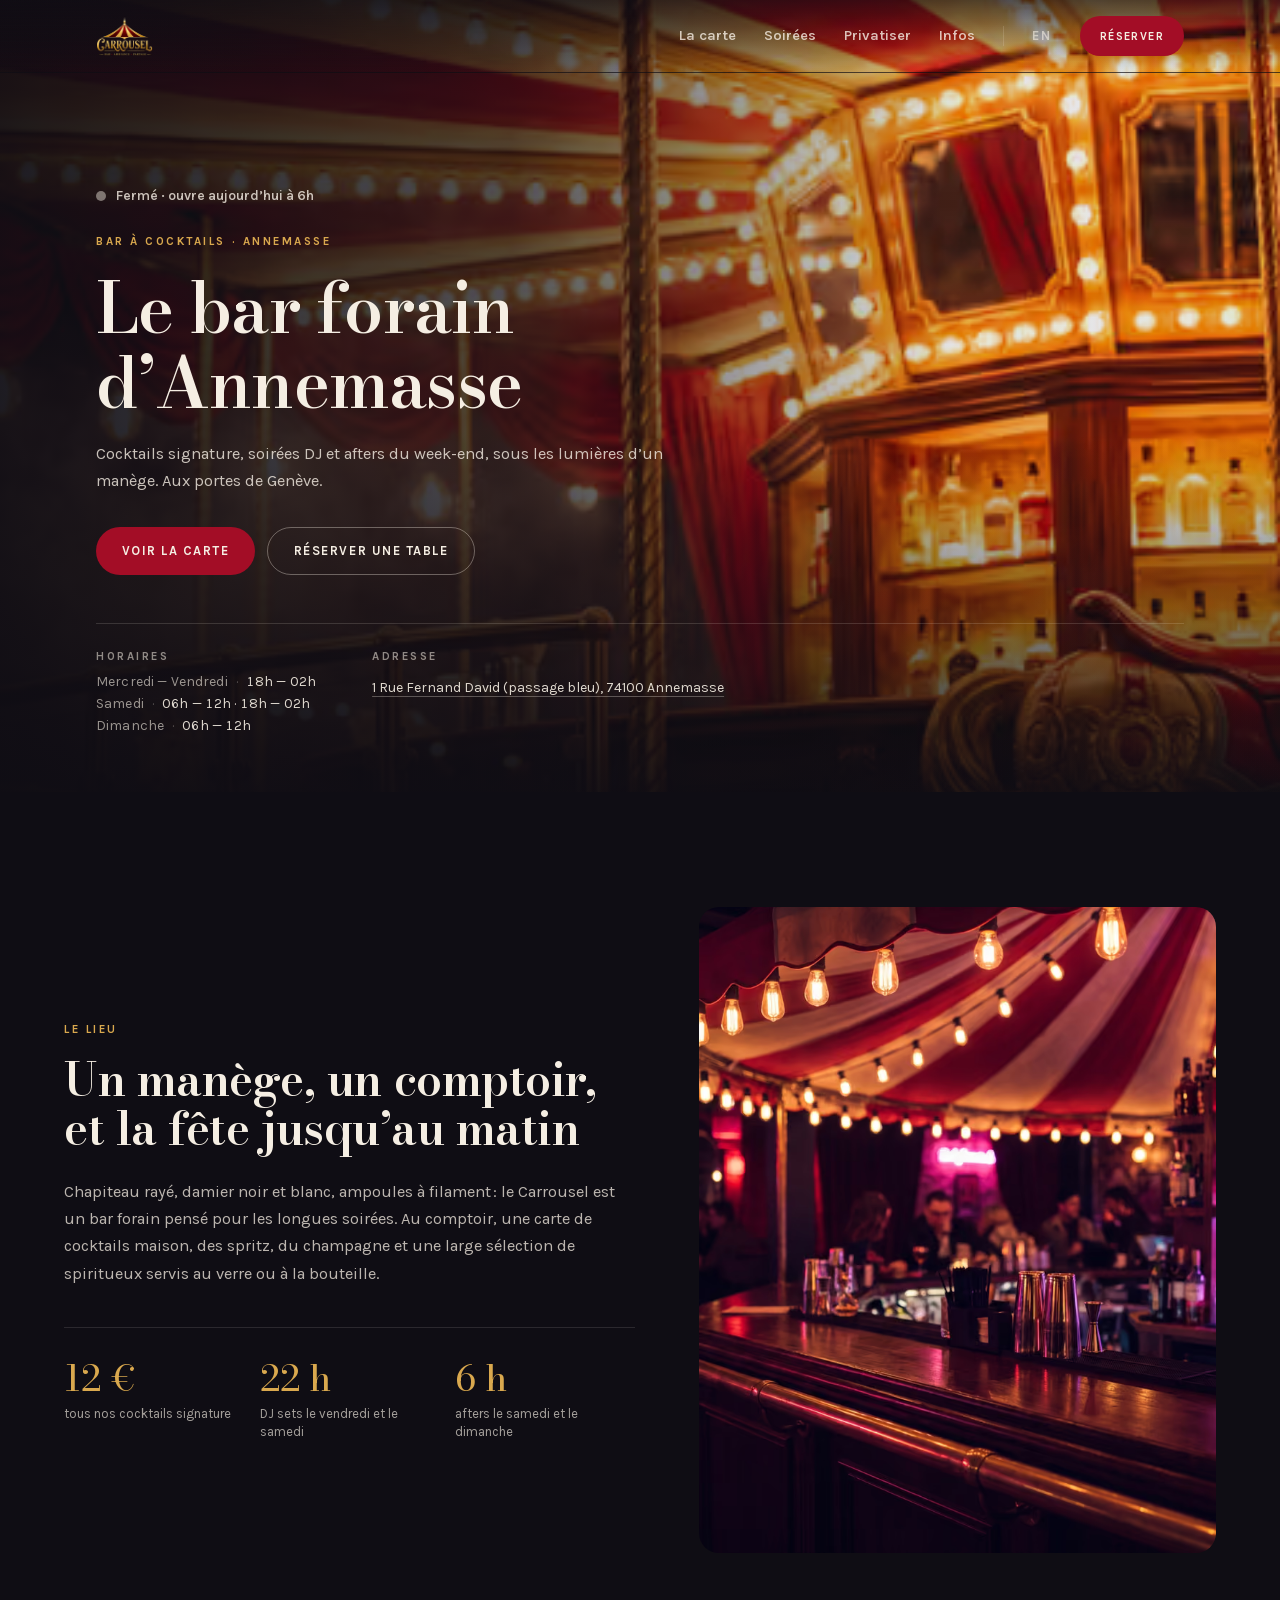
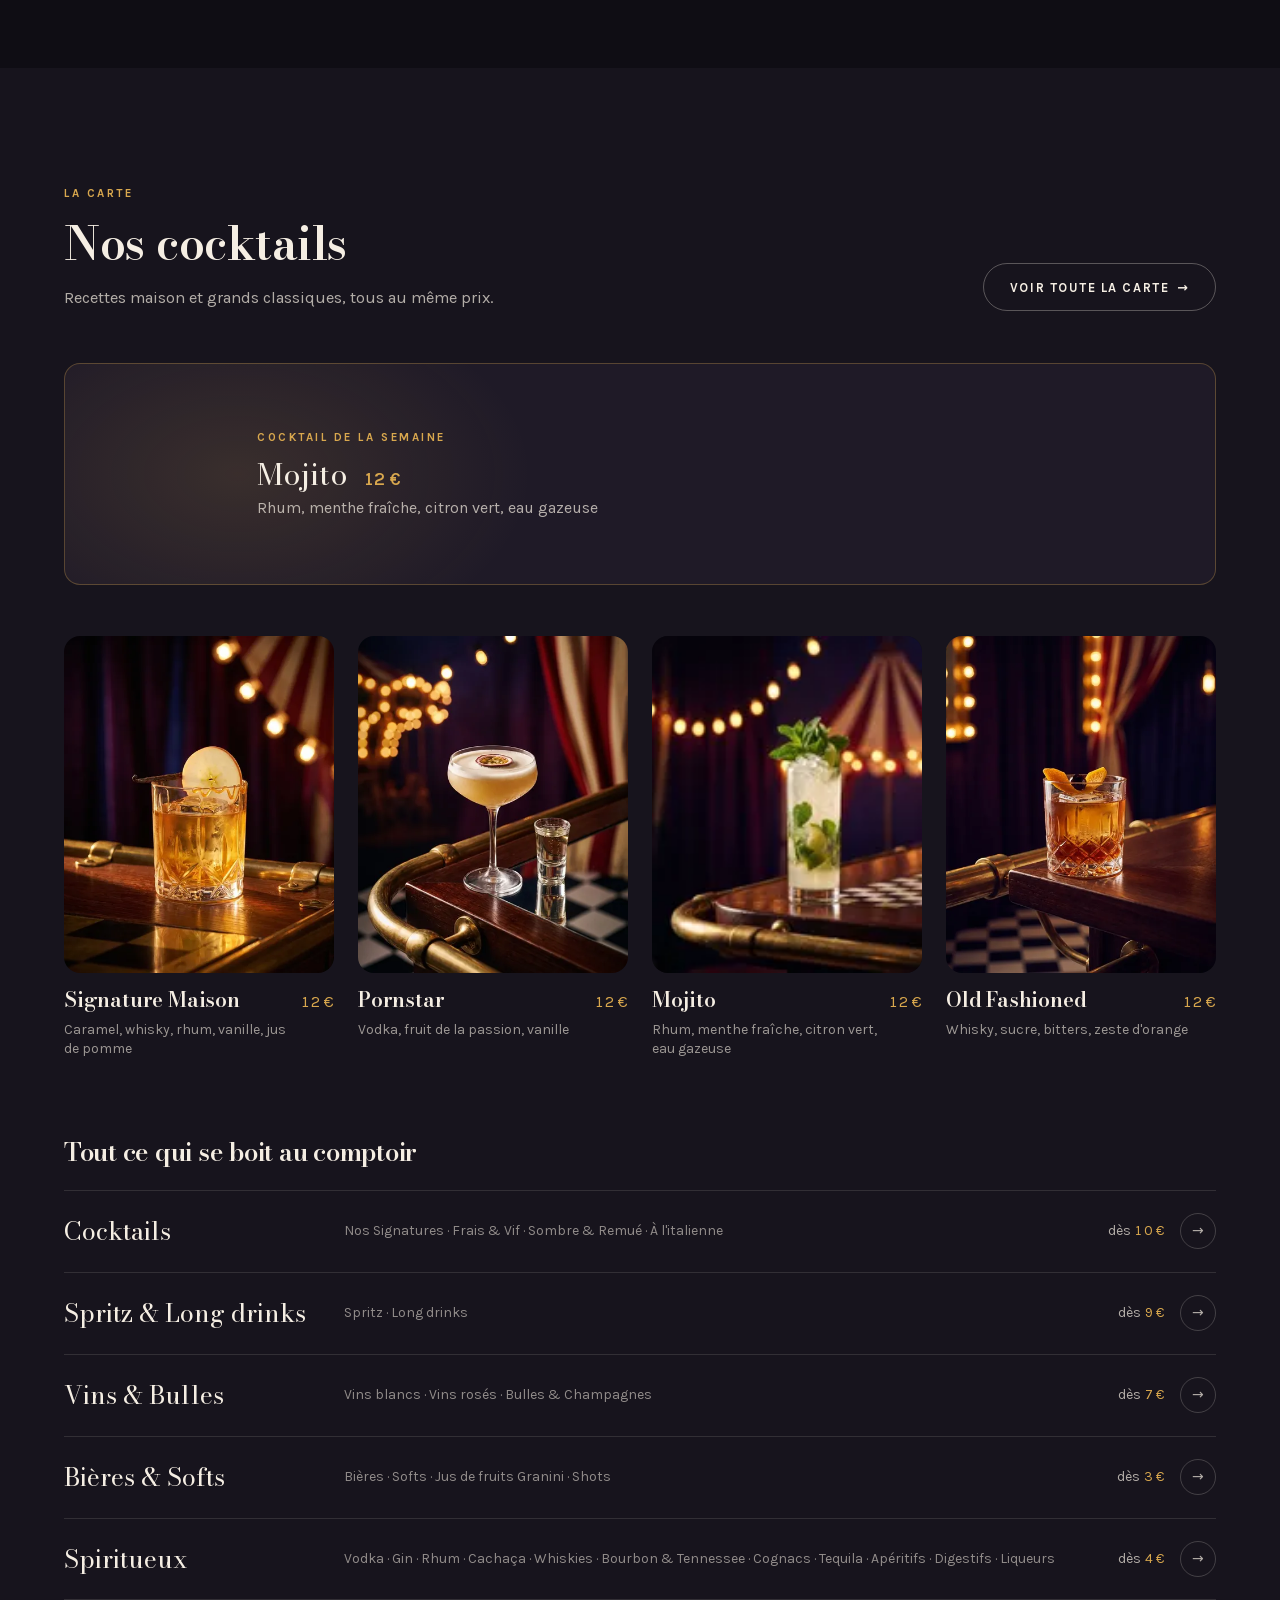
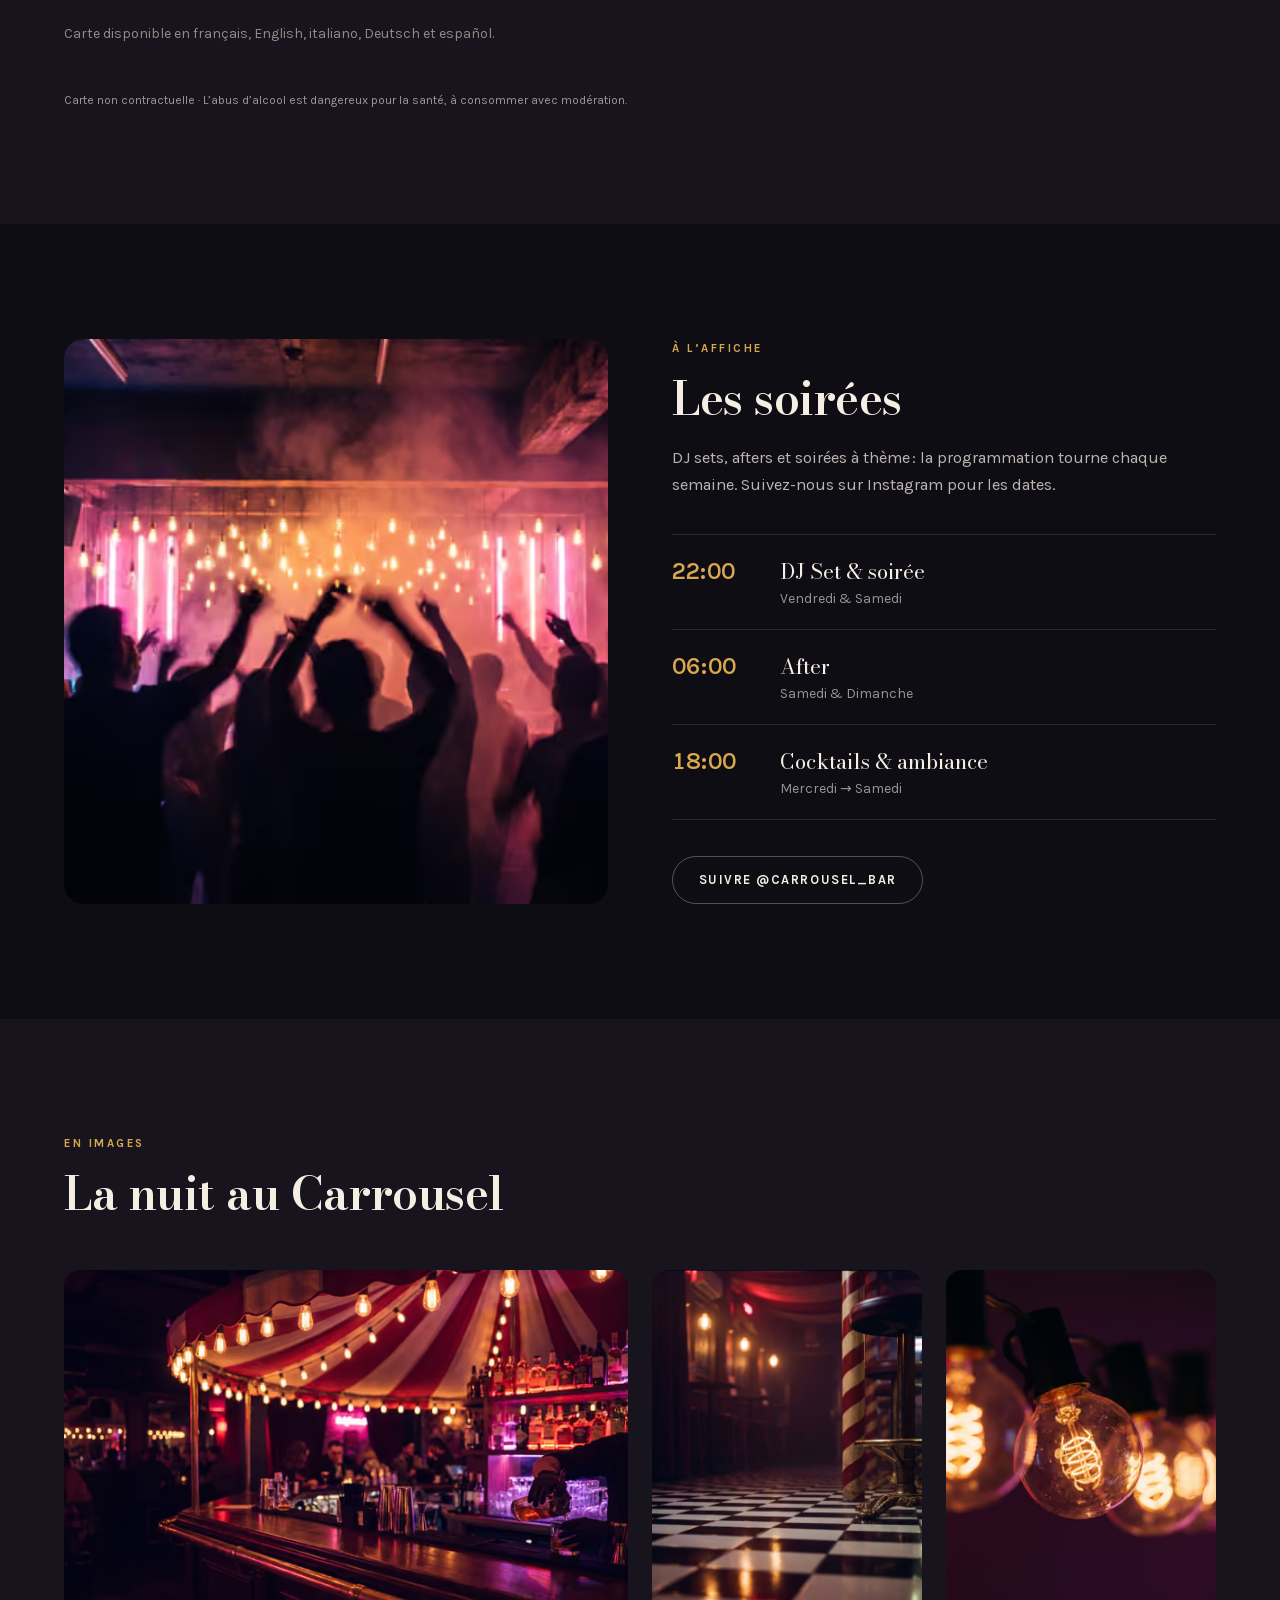
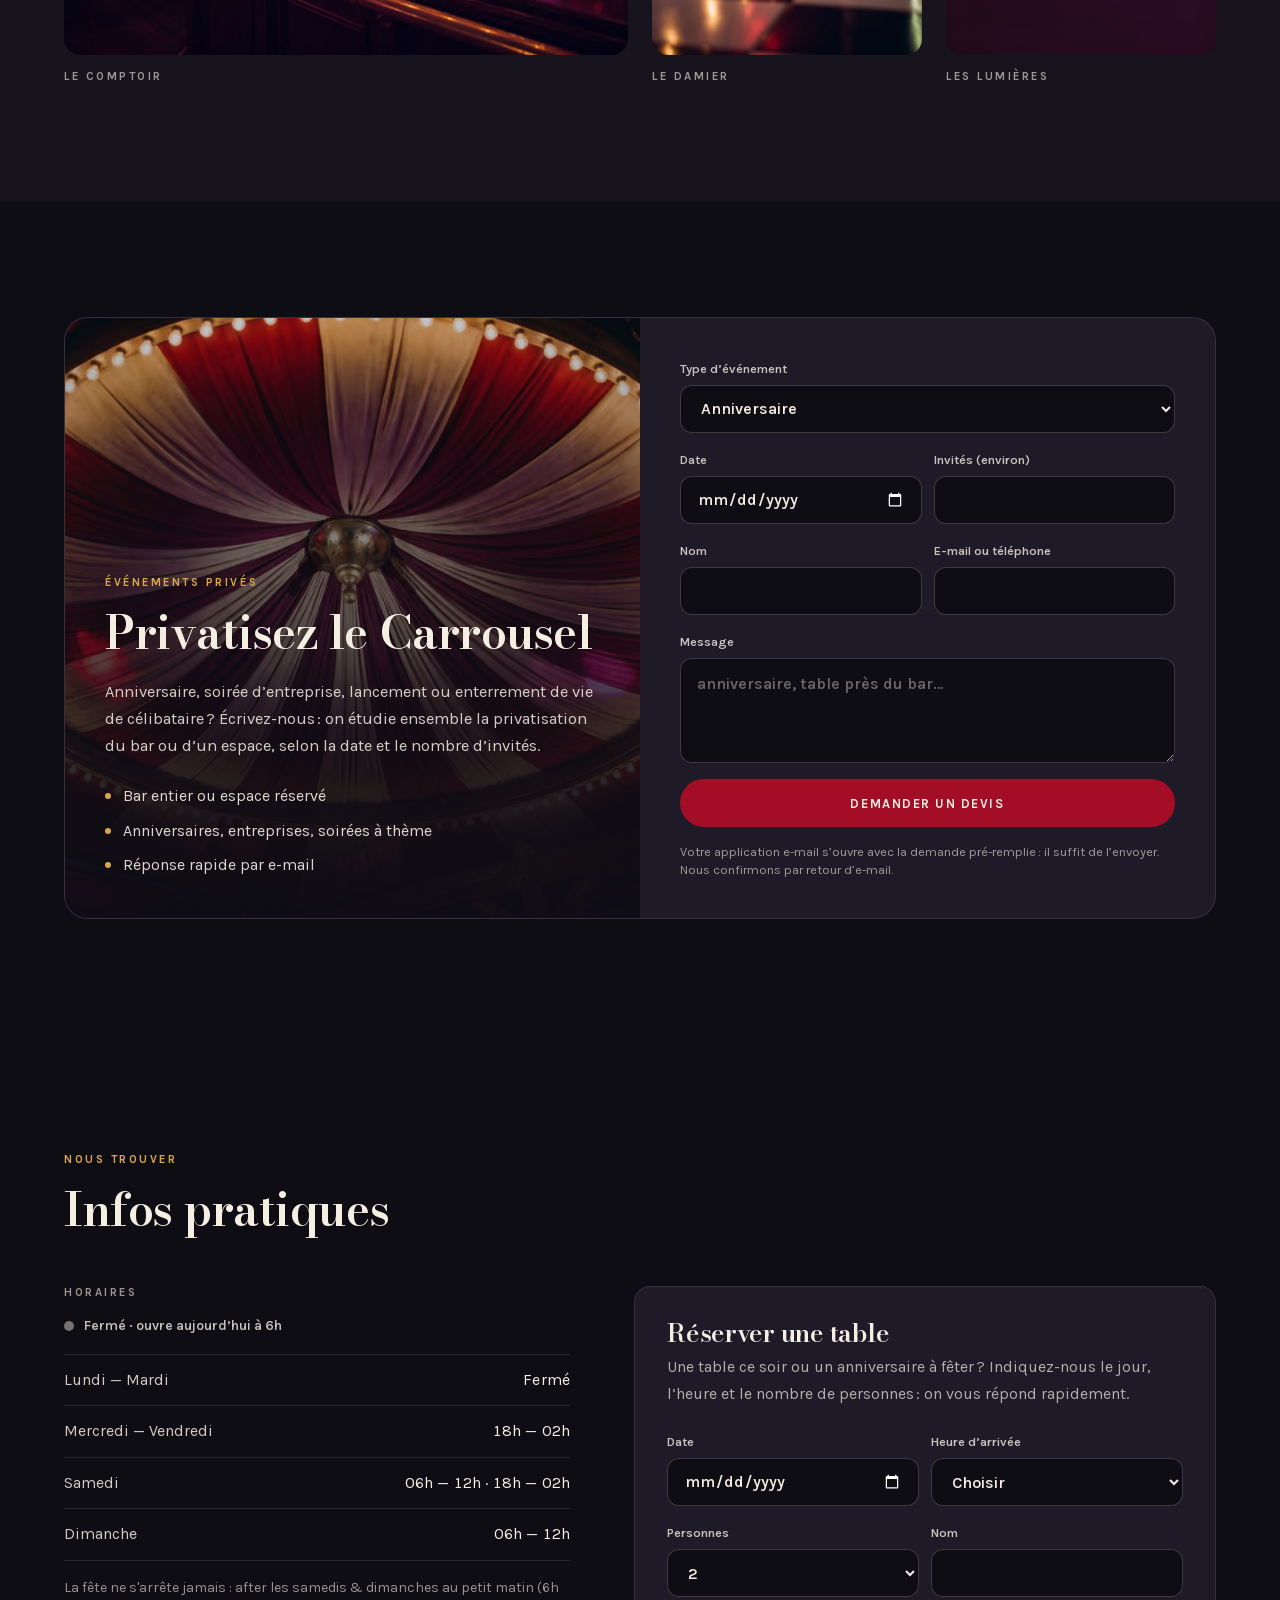
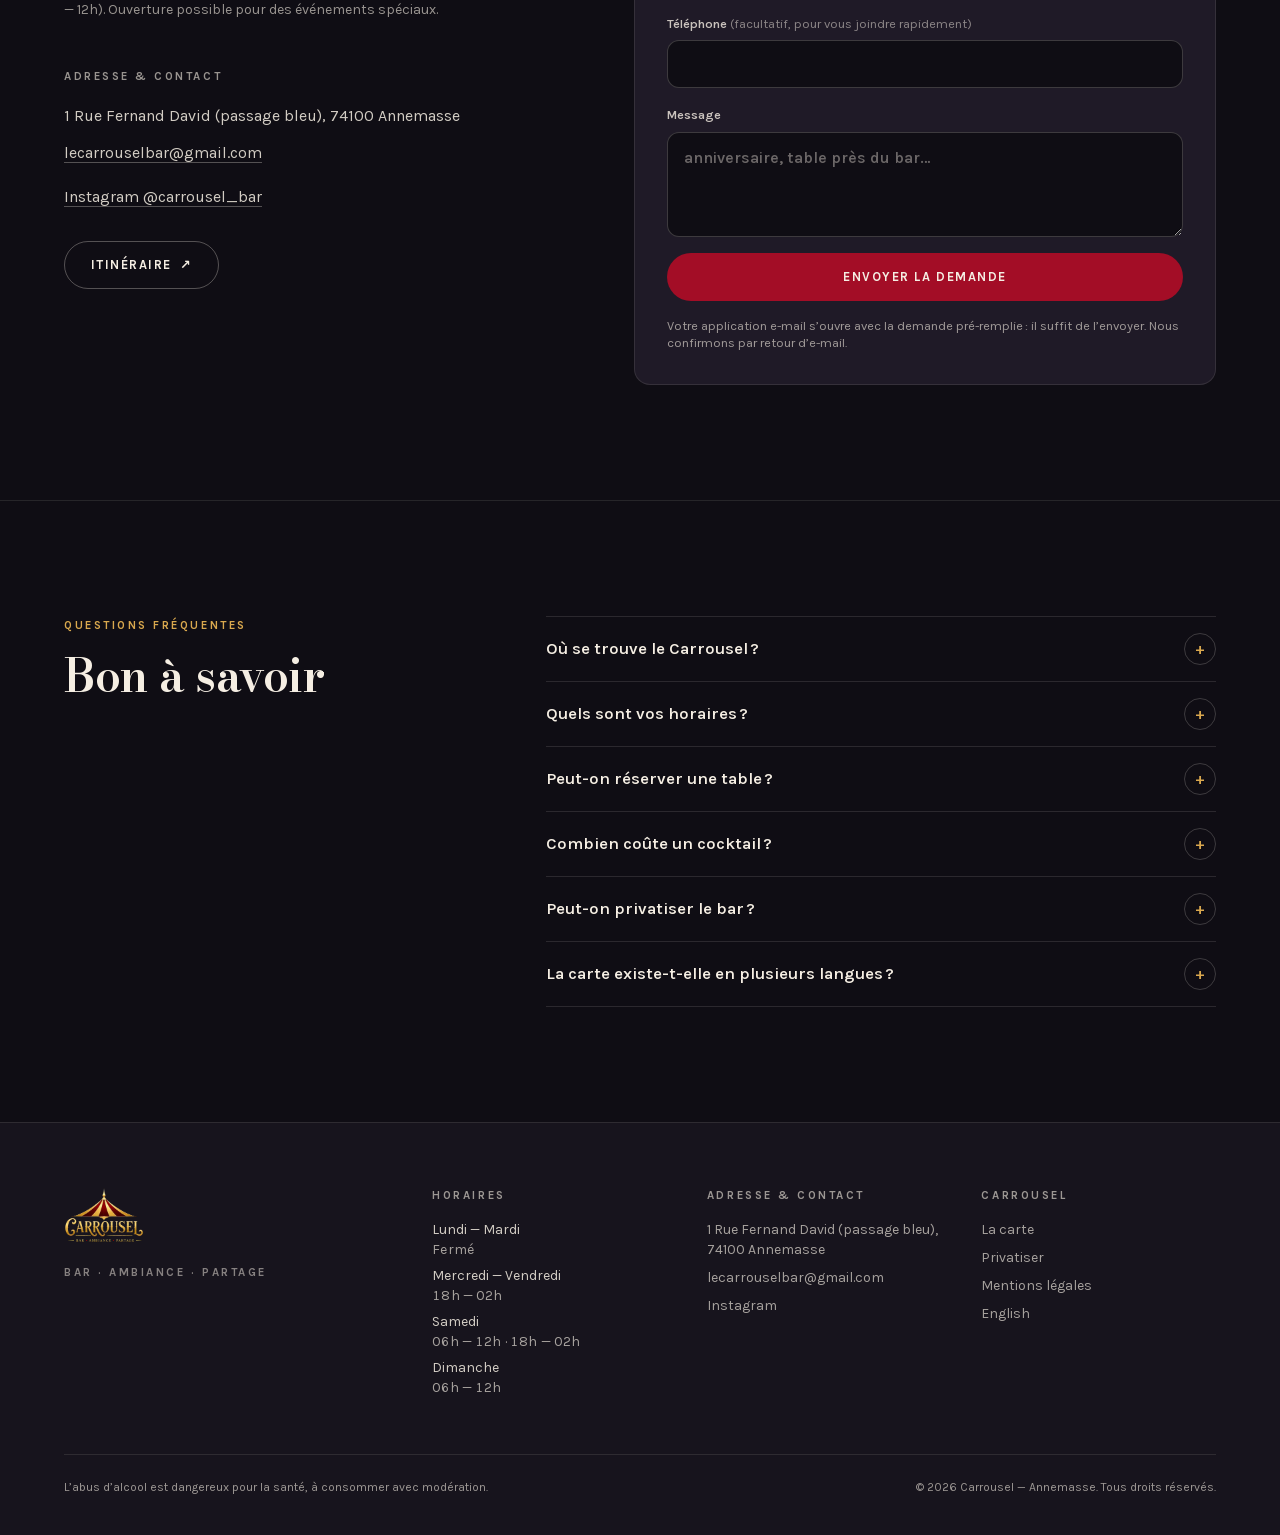
==== index.html @ ef1298bb "Builds déterministes, sitemap sans fausse date, config nettoyée" ====
<!DOCTYPE html><html lang="fr" class="bodoni_moda_bafb91ea-module__stlXZG__variable karla_78029e28-module__QQIApa__variable"><head><meta charSet="utf-8"/><meta name="viewport" content="width=device-width, initial-scale=1"/><link rel="preload" href="/_next/static/media/52b5d5098cb87ddd-s.p.3r2y_bth_sjsm.woff2" as="font" crossorigin="" type="font/woff2"/><link rel="preload" href="/_next/static/media/680aa1e827d679d2-s.p.42ymt1gosxo71.woff2" as="font" crossorigin="" type="font/woff2"/><link rel="preload" as="image" imageSrcSet="/brand/logo-240.webp 240w, /brand/logo-360.webp 360w, /brand/logo-480.webp 480w, /brand/logo-960.webp 960w" imageSizes="140px" fetchPriority="auto"/><link rel="preload" as="image" type="image/avif" fetchPriority="high" imageSrcSet="/ambiance/hero-portrait-480.avif 480w, /ambiance/hero-portrait-720.avif 720w, /ambiance/hero-portrait-1080.avif 1080w" imageSizes="100vw" media="(max-width: 768px)"/><link rel="preload" as="image" type="image/avif" fetchPriority="high" imageSrcSet="/ambiance/hero-640.avif 640w, /ambiance/hero-1024.avif 1024w, /ambiance/hero-1600.avif 1600w, /ambiance/hero-2200.avif 2200w" imageSizes="100vw" media="(min-width: 769px)"/><style data-precedence="next" data-href="/_next/static/chunks/2im70n9638pme.css">@layer properties{@supports (((-webkit-hyphens:none)) and (not (margin-trim:inline))) or ((-moz-orient:inline) and (not (color:rgb(from red r g b)))){*,:before,:after,::backdrop{--tw-translate-x:0;--tw-translate-y:0;--tw-translate-z:0;--tw-rotate-x:initial;--tw-rotate-y:initial;--tw-rotate-z:initial;--tw-skew-x:initial;--tw-skew-y:initial;--tw-space-y-reverse:0;--tw-divide-y-reverse:0;--tw-border-style:solid;--tw-gradient-position:initial;--tw-gradient-from:#0000;--tw-gradient-via:#0000;--tw-gradient-to:#0000;--tw-gradient-stops:initial;--tw-gradient-via-stops:initial;--tw-gradient-from-position:0%;--tw-gradient-via-position:50%;--tw-gradient-to-position:100%;--tw-leading:initial;--tw-font-weight:initial;--tw-tracking:initial;--tw-shadow:0 0 #0000;--tw-shadow-color:initial;--tw-shadow-alpha:100%;--tw-inset-shadow:0 0 #0000;--tw-inset-shadow-color:initial;--tw-inset-shadow-alpha:100%;--tw-ring-color:initial;--tw-ring-shadow:0 0 #0000;--tw-inset-ring-color:initial;--tw-inset-ring-shadow:0 0 #0000;--tw-ring-inset:initial;--tw-ring-offset-width:0px;--tw-ring-offset-color:#fff;--tw-ring-offset-shadow:0 0 #0000;--tw-blur:initial;--tw-brightness:initial;--tw-contrast:initial;--tw-grayscale:initial;--tw-hue-rotate:initial;--tw-invert:initial;--tw-opacity:initial;--tw-saturate:initial;--tw-sepia:initial;--tw-drop-shadow:initial;--tw-drop-shadow-color:initial;--tw-drop-shadow-alpha:100%;--tw-drop-shadow-size:initial;--tw-backdrop-blur:initial;--tw-backdrop-brightness:initial;--tw-backdrop-contrast:initial;--tw-backdrop-grayscale:initial;--tw-backdrop-hue-rotate:initial;--tw-backdrop-invert:initial;--tw-backdrop-opacity:initial;--tw-backdrop-saturate:initial;--tw-backdrop-sepia:initial;--tw-duration:initial;--tw-ease:initial}}}@layer theme{:root,:host{--font-sans:-apple-system, BlinkMacSystemFont, "Segoe UI", Roboto, "Helvetica Neue", "Noto Sans", Arial, sans-serif, "Apple Color Emoji", "Segoe UI Emoji", "Segoe UI Symbol", "Noto Color Emoji";--font-mono:ui-monospace, SFMono-Regular, Menlo, Monaco, Consolas, "Liberation Mono", "Courier New", monospace;--color-emerald-400:#00d294;--spacing:.25rem;--container-xl:36rem;--container-2xl:42rem;--container-3xl:48rem;--container-5xl:64rem;--container-6xl:72rem;--text-xs:.75rem;--text-xs--line-height:calc(1 / .75);--text-sm:.875rem;--text-sm--line-height:calc(1.25 / .875);--text-base:1rem;--text-base--line-height:calc(1.5 / 1);--text-lg:1.125rem;--text-lg--line-height:calc(1.75 / 1.125);--text-2xl:1.5rem;--text-2xl--line-height:calc(2 / 1.5);--font-weight-normal:400;--font-weight-semibold:600;--font-weight-bold:700;--leading-tight:1.25;--leading-snug:1.375;--leading-relaxed:1.625;--radius-lg:.5rem;--radius-xl:.75rem;--radius-2xl:1rem;--animate-ping:ping 1s cubic-bezier(0, 0, .2, 1) infinite;--blur-md:12px;--default-transition-duration:.15s;--default-transition-timing-function:cubic-bezier(.4, 0, .2, 1);--default-font-family:var(--font-sans);--default-mono-font-family:var(--font-mono);--color-nuit:#0f0d14;--color-nuit-2:#17141d;--color-velours:#1f1a27;--color-or:#d9a84e;--color-rouge:#c8102e;--color-rouge-2:#a30d26;--color-creme:#f5eee3;--font-display:var(--ff-display), "Bodoni 72", Didot, Georgia, serif;--font-body:var(--ff-body), system-ui, -apple-system, "Segoe UI", sans-serif;--text-display-xl:clamp(2.6rem, 5.4vw, 5rem);--text-display-l:clamp(2rem, 3.6vw, 3.1rem);--text-display-m:clamp(1.35rem, 2vw, 1.65rem);--text-body-l:clamp(1.03rem, 1.2vw, 1.14rem);--space-section:clamp(4.5rem, 9vw, 8rem);--space-head:clamp(2rem, 4vw, 3.25rem);--ease-ride:cubic-bezier(.22, 1, .36, 1)}@supports (color:lab(0% 0 0)){:root,:host{--color-emerald-400:lab(75.0771% -60.7313 19.4146)}}}@layer base{*,:after,:before,::backdrop{box-sizing:border-box;border:0 solid;margin:0;padding:0}::file-selector-button{box-sizing:border-box;border:0 solid;margin:0;padding:0}html,:host{-webkit-text-size-adjust:100%;tab-size:4;line-height:1.5;font-family:var(--default-font-family,-apple-system, BlinkMacSystemFont, "Segoe UI", Roboto, "Helvetica Neue", "Noto Sans", Arial, sans-serif, "Apple Color Emoji", "Segoe UI Emoji", "Segoe UI Symbol", "Noto Color Emoji");font-feature-settings:var(--default-font-feature-settings,normal);font-variation-settings:var(--default-font-variation-settings,normal);-webkit-tap-highlight-color:transparent}hr{height:0;color:inherit;border-top-width:1px}abbr:where([title]){-webkit-text-decoration:underline dotted;text-decoration:underline dotted}h1,h2,h3,h4,h5,h6{font-size:inherit;font-weight:inherit}a{color:inherit;-webkit-text-decoration:inherit;-webkit-text-decoration:inherit;-webkit-text-decoration:inherit;-webkit-text-decoration:inherit;text-decoration:inherit}b,strong{font-weight:bolder}code,kbd,samp,pre{font-family:var(--default-mono-font-family,ui-monospace, SFMono-Regular, Menlo, Monaco, Consolas, "Liberation Mono", "Courier New", monospace);font-feature-settings:var(--default-mono-font-feature-settings,normal);font-variation-settings:var(--default-mono-font-variation-settings,normal);font-size:1em}small{font-size:80%}sub,sup{vertical-align:baseline;font-size:75%;line-height:0;position:relative}sub{bottom:-.25em}sup{top:-.5em}table{text-indent:0;border-color:inherit;border-collapse:collapse}:-moz-focusring:where(:not(iframe)){outline:auto}progress{vertical-align:baseline}summary{display:list-item}ol,ul,menu{list-style:none}img,svg,video,canvas,audio,iframe,embed,object{vertical-align:middle;display:block}img,video{max-width:100%;height:auto}button,input,select,optgroup,textarea{font:inherit;font-feature-settings:inherit;font-variation-settings:inherit;letter-spacing:inherit;color:inherit;opacity:1;background-color:#0000;border-radius:0}::file-selector-button{font:inherit;font-feature-settings:inherit;font-variation-settings:inherit;letter-spacing:inherit;color:inherit;opacity:1;background-color:#0000;border-radius:0}:where(select:is([multiple],[size])) optgroup{font-weight:bolder}:where(select:is([multiple],[size])) optgroup option{padding-inline-start:20px}::file-selector-button{margin-inline-end:4px}::placeholder{opacity:1}@supports (not ((-webkit-appearance:-apple-pay-button))) or (contain-intrinsic-size:1px){::placeholder{color:currentColor}@supports (color:color-mix(in lab, red, red)){::placeholder{color:color-mix(in oklab, currentcolor 50%, transparent)}}}textarea{resize:vertical}::-webkit-search-decoration{-webkit-appearance:none}::-webkit-date-and-time-value{min-height:1lh;text-align:inherit}::-webkit-datetime-edit{display:inline-flex}::-webkit-datetime-edit-fields-wrapper{padding:0}::-webkit-datetime-edit{padding-block:0}::-webkit-datetime-edit-year-field{padding-block:0}::-webkit-datetime-edit-month-field{padding-block:0}::-webkit-datetime-edit-day-field{padding-block:0}::-webkit-datetime-edit-hour-field{padding-block:0}::-webkit-datetime-edit-minute-field{padding-block:0}::-webkit-datetime-edit-second-field{padding-block:0}::-webkit-datetime-edit-millisecond-field{padding-block:0}::-webkit-datetime-edit-meridiem-field{padding-block:0}::-webkit-calendar-picker-indicator{line-height:1}:-moz-ui-invalid{box-shadow:none}button,input:where([type=button],[type=reset],[type=submit]){appearance:button}::file-selector-button{appearance:button}::-webkit-inner-spin-button{height:auto}::-webkit-outer-spin-button{height:auto}[hidden]:where(:not([hidden=until-found])){display:none!important}html{-webkit-text-size-adjust:100%;scroll-behavior:smooth;scroll-padding-top:5rem;overflow-x:clip}body{background-color:var(--color-nuit);color:var(--color-creme);font-family:var(--font-body);-webkit-font-smoothing:antialiased;text-rendering:optimizelegibility;font-size:1rem;line-height:1.65;overflow-x:clip}h1,h2,h3,h4{font-family:var(--font-display);letter-spacing:-.01em;font-weight:600;line-height:1.08}p{text-wrap:pretty}h1,h2{text-wrap:balance}::selection{background-color:var(--color-or);color:var(--color-nuit)}:focus-visible{outline:2px solid var(--color-or);outline-offset:3px;border-radius:4px}img,video{max-width:100%;display:block}picture{display:contents}}@layer components;@layer utilities{.pointer-events-none{pointer-events:none}.visible{visibility:visible}.sr-only{clip-path:inset(50%);white-space:nowrap;border-width:0;width:1px;height:1px;margin:-1px;padding:0;position:absolute;overflow:hidden}.absolute{position:absolute}.fixed{position:fixed}.relative{position:relative}.static{position:static}.sticky{position:sticky}.inset-0{inset:0}.inset-x-0{inset-inline:0}.-top-40{top:calc(var(--spacing) * -40)}.top-0{top:0}.top-16{top:calc(var(--spacing) * 16)}.right-5{right:calc(var(--spacing) * 5)}.bottom-0{bottom:0}.bottom-5{bottom:calc(var(--spacing) * 5)}.left-1{left:var(--spacing)}.left-1\/2{left:50%}.isolate{isolation:isolate}.-z-10{z-index:calc(10 * -1)}.-z-20{z-index:calc(20 * -1)}.z-40{z-index:40}.z-50{z-index:50}.col-span-1{grid-column:span 1/span 1}.col-span-2{grid-column:span 2/span 2}.row-start-2{grid-row-start:2}.mx-auto{margin-inline:auto}.mt-\(--space-head\){margin-top:var(--space-head)}.mt-0{margin-top:0}.mt-0\.5{margin-top:calc(var(--spacing) * .5)}.mt-1{margin-top:var(--spacing)}.mt-1\.5{margin-top:calc(var(--spacing) * 1.5)}.mt-2{margin-top:calc(var(--spacing) * 2)}.mt-3{margin-top:calc(var(--spacing) * 3)}.mt-4{margin-top:calc(var(--spacing) * 4)}.mt-5{margin-top:calc(var(--spacing) * 5)}.mt-6{margin-top:calc(var(--spacing) * 6)}.mt-8{margin-top:calc(var(--spacing) * 8)}.mt-9{margin-top:calc(var(--spacing) * 9)}.mt-10{margin-top:calc(var(--spacing) * 10)}.mt-12{margin-top:calc(var(--spacing) * 12)}.mt-14{margin-top:calc(var(--spacing) * 14)}.mt-20{margin-top:calc(var(--spacing) * 20)}.-mr-2{margin-right:calc(var(--spacing) * -2)}.mb-1{margin-bottom:var(--spacing)}.mb-4{margin-bottom:calc(var(--spacing) * 4)}.mb-5{margin-bottom:calc(var(--spacing) * 5)}.mb-6{margin-bottom:calc(var(--spacing) * 6)}.mb-7{margin-bottom:calc(var(--spacing) * 7)}.ml-auto{margin-left:auto}.btn{min-height:3rem;font-family:var(--font-body);letter-spacing:.12em;text-transform:uppercase;transition:background-color .2s, color .2s, border-color .2s, transform .2s var(--ease-ride);border-radius:999px;justify-content:center;align-items:center;gap:.5rem;padding-inline:1.6rem;font-size:.8rem;font-weight:700;display:inline-flex}.block{display:block}.flex{display:flex}.grid{display:grid}.hidden{display:none}.inline{display:inline}.inline-block{display:inline-block}.inline-flex{display:inline-flex}.table{display:table}.aspect-\[4\/5\]{aspect-ratio:4/5}.size-1{width:var(--spacing);height:var(--spacing)}.size-1\.5{width:calc(var(--spacing) * 1.5);height:calc(var(--spacing) * 1.5)}.size-2{width:calc(var(--spacing) * 2);height:calc(var(--spacing) * 2)}.size-2\.5{width:calc(var(--spacing) * 2.5);height:calc(var(--spacing) * 2.5)}.size-5{width:calc(var(--spacing) * 5);height:calc(var(--spacing) * 5)}.size-8{width:calc(var(--spacing) * 8);height:calc(var(--spacing) * 8)}.size-9{width:calc(var(--spacing) * 9);height:calc(var(--spacing) * 9)}.size-11{width:calc(var(--spacing) * 11);height:calc(var(--spacing) * 11)}.size-12{width:calc(var(--spacing) * 12);height:calc(var(--spacing) * 12)}.size-\[5\.25rem\]{width:5.25rem;height:5.25rem}.h-0{height:0}.h-0\.5{height:calc(var(--spacing) * .5)}.h-5{height:calc(var(--spacing) * 5)}.h-9{height:calc(var(--spacing) * 9)}.h-10{height:calc(var(--spacing) * 10)}.h-11{height:calc(var(--spacing) * 11)}.h-12{height:calc(var(--spacing) * 12)}.h-14{height:calc(var(--spacing) * 14)}.h-16{height:calc(var(--spacing) * 16)}.h-80{height:calc(var(--spacing) * 80)}.h-auto{height:auto}.h-full{height:100%}.min-h-6{min-height:calc(var(--spacing) * 6)}.min-h-10{min-height:calc(var(--spacing) * 10)}.min-h-11{min-height:calc(var(--spacing) * 11)}.min-h-16{min-height:calc(var(--spacing) * 16)}.min-h-20{min-height:calc(var(--spacing) * 20)}.min-h-\[26rem\]{min-height:26rem}.min-h-\[70vh\]{min-height:70vh}.min-h-\[92svh\]{min-height:92svh}.w-1{width:var(--spacing)}.w-6{width:calc(var(--spacing) * 6)}.w-12{width:calc(var(--spacing) * 12)}.w-28{width:calc(var(--spacing) * 28)}.w-\[46rem\]{width:46rem}.w-auto{width:auto}.w-full{width:100%}.w-px{width:1px}.max-w-2xl{max-width:var(--container-2xl)}.max-w-3xl{max-width:var(--container-3xl)}.max-w-5xl{max-width:var(--container-5xl)}.max-w-6xl{max-width:var(--container-6xl)}.max-w-prose{max-width:65ch}.max-w-xl{max-width:var(--container-xl)}.min-w-0{min-width:0}.min-w-10{min-width:calc(var(--spacing) * 10)}.min-w-11{min-width:calc(var(--spacing) * 11)}.flex-1{flex:1}.shrink-0{flex-shrink:0}.-translate-x-1{--tw-translate-x:calc(var(--spacing) * -1);translate:var(--tw-translate-x) var(--tw-translate-y)}.-translate-x-1\/2{--tw-translate-x:calc(calc(1 / 2 * 100%) * -1);translate:var(--tw-translate-x) var(--tw-translate-y)}.-translate-y-\[7px\]{--tw-translate-y:calc(7px * -1);translate:var(--tw-translate-x) var(--tw-translate-y)}.translate-y-0{--tw-translate-y:0px;translate:var(--tw-translate-x) var(--tw-translate-y)}.translate-y-3{--tw-translate-y:calc(var(--spacing) * 3);translate:var(--tw-translate-x) var(--tw-translate-y)}.translate-y-\[7px\]{--tw-translate-y:7px;translate:var(--tw-translate-x) var(--tw-translate-y)}.-rotate-45{rotate:-45deg}.rotate-45{rotate:45deg}.transform{transform:var(--tw-rotate-x,) var(--tw-rotate-y,) var(--tw-rotate-z,) var(--tw-skew-x,) var(--tw-skew-y,)}.animate-ping{animation:var(--animate-ping)}.cursor-pointer{cursor:pointer}.resize{resize:both}.scroll-mt-24{scroll-margin-top:calc(var(--spacing) * 24)}.scroll-mt-32{scroll-margin-top:calc(var(--spacing) * 32)}.\[scrollbar-width\:none\]{scrollbar-width:none}.list-none{list-style-type:none}.grid-cols-2{grid-template-columns:repeat(2,minmax(0,1fr))}.grid-cols-3{grid-template-columns:repeat(3,minmax(0,1fr))}.grid-cols-\[1fr_auto\]{grid-template-columns:1fr auto}.grid-cols-\[5\.5rem_1fr\]{grid-template-columns:5.5rem 1fr}.flex-col{flex-direction:column}.flex-wrap{flex-wrap:wrap}.items-baseline{align-items:baseline}.items-center{align-items:center}.items-end{align-items:flex-end}.items-start{align-items:flex-start}.justify-between{justify-content:space-between}.justify-center{justify-content:center}.justify-end{justify-content:flex-end}.gap-0{gap:0}.gap-0\.5{gap:calc(var(--spacing) * .5)}.gap-1{gap:var(--spacing)}.gap-1\.5{gap:calc(var(--spacing) * 1.5)}.gap-2{gap:calc(var(--spacing) * 2)}.gap-2\.5{gap:calc(var(--spacing) * 2.5)}.gap-3{gap:calc(var(--spacing) * 3)}.gap-4{gap:calc(var(--spacing) * 4)}.gap-5{gap:calc(var(--spacing) * 5)}.gap-6{gap:calc(var(--spacing) * 6)}.gap-7{gap:calc(var(--spacing) * 7)}.gap-10{gap:calc(var(--spacing) * 10)}.gap-12{gap:calc(var(--spacing) * 12)}.gap-\[5px\]{gap:5px}:where(.space-y-0>:not(:last-child)){--tw-space-y-reverse:0;margin-block:0}:where(.space-y-0\.5>:not(:last-child)){--tw-space-y-reverse:0;margin-block-start:calc(calc(var(--spacing) * .5) * var(--tw-space-y-reverse));margin-block-end:calc(calc(var(--spacing) * .5) * calc(1 - var(--tw-space-y-reverse)))}:where(.space-y-1>:not(:last-child)){--tw-space-y-reverse:0;margin-block-start:calc(var(--spacing) * var(--tw-space-y-reverse));margin-block-end:calc(var(--spacing) * calc(1 - var(--tw-space-y-reverse)))}:where(.space-y-1\.5>:not(:last-child)){--tw-space-y-reverse:0;margin-block-start:calc(calc(var(--spacing) * 1.5) * var(--tw-space-y-reverse));margin-block-end:calc(calc(var(--spacing) * 1.5) * calc(1 - var(--tw-space-y-reverse)))}:where(.space-y-2>:not(:last-child)){--tw-space-y-reverse:0;margin-block-start:calc(calc(var(--spacing) * 2) * var(--tw-space-y-reverse));margin-block-end:calc(calc(var(--spacing) * 2) * calc(1 - var(--tw-space-y-reverse)))}.gap-x-3{column-gap:calc(var(--spacing) * 3)}.gap-x-4{column-gap:calc(var(--spacing) * 4)}.gap-x-5{column-gap:calc(var(--spacing) * 5)}.gap-x-6{column-gap:calc(var(--spacing) * 6)}.gap-x-14{column-gap:calc(var(--spacing) * 14)}.gap-y-1{row-gap:var(--spacing)}.gap-y-4{row-gap:calc(var(--spacing) * 4)}.gap-y-8{row-gap:calc(var(--spacing) * 8)}.gap-y-12{row-gap:calc(var(--spacing) * 12)}:where(.divide-y>:not(:last-child)){--tw-divide-y-reverse:0;border-bottom-style:var(--tw-border-style);border-top-style:var(--tw-border-style);border-top-width:calc(1px * var(--tw-divide-y-reverse));border-bottom-width:calc(1px * calc(1 - var(--tw-divide-y-reverse)))}:where(.divide-creme>:not(:last-child)){border-color:var(--color-creme)}:where(.divide-creme\/8>:not(:last-child)){border-color:#f5eee314}@supports (color:color-mix(in lab, red, red)){:where(.divide-creme\/8>:not(:last-child)){border-color:color-mix(in oklab, var(--color-creme) 8%, transparent)}}:where(.divide-creme\/10>:not(:last-child)){border-color:#f5eee31a}@supports (color:color-mix(in lab, red, red)){:where(.divide-creme\/10>:not(:last-child)){border-color:color-mix(in oklab, var(--color-creme) 10%, transparent)}}.self-center{align-self:center}.self-start{align-self:flex-start}.overflow-hidden{overflow:hidden}.overflow-x-auto{overflow-x:auto}.overflow-y-auto{overflow-y:auto}.rounded{border-radius:.25rem}.rounded-2xl{border-radius:var(--radius-2xl)}.rounded-\[1\.5rem\]{border-radius:1.5rem}.rounded-\[1\.25rem\]{border-radius:1.25rem}.rounded-full{border-radius:3.40282e38px}.rounded-lg{border-radius:var(--radius-lg)}.rounded-xl{border-radius:var(--radius-xl)}.border{border-style:var(--tw-border-style);border-width:1px}.border-y{border-block-style:var(--tw-border-style);border-block-width:1px}.border-t{border-top-style:var(--tw-border-style);border-top-width:1px}.border-b{border-bottom-style:var(--tw-border-style);border-bottom-width:1px}.border-creme{border-color:var(--color-creme)}.border-creme\/10{border-color:#f5eee31a}@supports (color:color-mix(in lab, red, red)){.border-creme\/10{border-color:color-mix(in oklab, var(--color-creme) 10%, transparent)}}.border-creme\/12{border-color:#f5eee31f}@supports (color:color-mix(in lab, red, red)){.border-creme\/12{border-color:color-mix(in oklab, var(--color-creme) 12%, transparent)}}.border-creme\/15{border-color:#f5eee326}@supports (color:color-mix(in lab, red, red)){.border-creme\/15{border-color:color-mix(in oklab, var(--color-creme) 15%, transparent)}}.border-creme\/20{border-color:#f5eee333}@supports (color:color-mix(in lab, red, red)){.border-creme\/20{border-color:color-mix(in oklab, var(--color-creme) 20%, transparent)}}.border-creme\/30{border-color:#f5eee34d}@supports (color:color-mix(in lab, red, red)){.border-creme\/30{border-color:color-mix(in oklab, var(--color-creme) 30%, transparent)}}.border-creme\/35{border-color:#f5eee359}@supports (color:color-mix(in lab, red, red)){.border-creme\/35{border-color:color-mix(in oklab, var(--color-creme) 35%, transparent)}}.border-or{border-color:var(--color-or)}.border-or\/30{border-color:#d9a84e4d}@supports (color:color-mix(in lab, red, red)){.border-or\/30{border-color:color-mix(in oklab, var(--color-or) 30%, transparent)}}.border-or\/40{border-color:#d9a84e66}@supports (color:color-mix(in lab, red, red)){.border-or\/40{border-color:color-mix(in oklab, var(--color-or) 40%, transparent)}}.border-or\/60{border-color:#d9a84e99}@supports (color:color-mix(in lab, red, red)){.border-or\/60{border-color:color-mix(in oklab, var(--color-or) 60%, transparent)}}.border-transparent{border-color:#0000}.bg-creme{background-color:var(--color-creme)}.bg-creme\/15{background-color:#f5eee326}@supports (color:color-mix(in lab, red, red)){.bg-creme\/15{background-color:color-mix(in oklab, var(--color-creme) 15%, transparent)}}.bg-creme\/45{background-color:#f5eee373}@supports (color:color-mix(in lab, red, red)){.bg-creme\/45{background-color:color-mix(in oklab, var(--color-creme) 45%, transparent)}}.bg-emerald-400{background-color:var(--color-emerald-400)}.bg-emerald-400\/60{background-color:#00d29499}@supports (color:color-mix(in lab, red, red)){.bg-emerald-400\/60{background-color:color-mix(in oklab, var(--color-emerald-400) 60%, transparent)}}.bg-nuit{background-color:var(--color-nuit)}.bg-nuit-2{background-color:var(--color-nuit-2)}.bg-nuit-2\/95{background-color:#17141df2}@supports (color:color-mix(in lab, red, red)){.bg-nuit-2\/95{background-color:color-mix(in oklab, var(--color-nuit-2) 95%, transparent)}}.bg-nuit\/90{background-color:#0f0d14e6}@supports (color:color-mix(in lab, red, red)){.bg-nuit\/90{background-color:color-mix(in oklab, var(--color-nuit) 90%, transparent)}}.bg-nuit\/95{background-color:#0f0d14f2}@supports (color:color-mix(in lab, red, red)){.bg-nuit\/95{background-color:color-mix(in oklab, var(--color-nuit) 95%, transparent)}}.bg-or{background-color:var(--color-or)}.bg-or\/10{background-color:#d9a84e1a}@supports (color:color-mix(in lab, red, red)){.bg-or\/10{background-color:color-mix(in oklab, var(--color-or) 10%, transparent)}}.bg-rouge{background-color:var(--color-rouge)}.bg-rouge-2{background-color:var(--color-rouge-2)}.bg-rouge\/15{background-color:#c8102e26}@supports (color:color-mix(in lab, red, red)){.bg-rouge\/15{background-color:color-mix(in oklab, var(--color-rouge) 15%, transparent)}}.bg-velours{background-color:var(--color-velours)}.bg-gradient-to-b{--tw-gradient-position:to bottom in oklab;background-image:linear-gradient(var(--tw-gradient-stops))}.bg-\[linear-gradient\(to_top\,rgba\(15\,13\,20\,0\.96\)_15\%\,rgba\(15\,13\,20\,0\.55\)_60\%\,rgba\(15\,13\,20\,0\.25\)\)\]{background-image:linear-gradient(#0f0d1440,#0f0d148c 40%,#0f0d14f5 85%)}.bg-\[linear-gradient\(to_top\,rgba\(15\,13\,20\,0\.98\)_0\%\,rgba\(15\,13\,20\,0\.9\)_45\%\,rgba\(15\,13\,20\,0\.62\)_75\%\,rgba\(15\,13\,20\,0\.55\)_100\%\)\]{background-image:linear-gradient(#0f0d148c 0%,#0f0d149e 25%,#0f0d14e6 55%,#0f0d14fa 100%)}.bg-\[radial-gradient\(420px_260px_at_15\%_50\%\,rgba\(217\,168\,78\,0\.14\)\,transparent_70\%\)\]{background-image:radial-gradient(420px 260px at 15%,#d9a84e24,#0000 70%)}.bg-\[radial-gradient\(ellipse\,rgba\(217\,168\,78\,0\.16\)\,transparent_70\%\)\]{background-image:radial-gradient(#d9a84e29,#0000 70%)}.from-nuit{--tw-gradient-from:var(--color-nuit);--tw-gradient-stops:var(--tw-gradient-via-stops,var(--tw-gradient-position), var(--tw-gradient-from) var(--tw-gradient-from-position), var(--tw-gradient-to) var(--tw-gradient-to-position))}.from-nuit\/70{--tw-gradient-from:#0f0d14b3}@supports (color:color-mix(in lab, red, red)){.from-nuit\/70{--tw-gradient-from:color-mix(in oklab, var(--color-nuit) 70%, transparent)}}.from-nuit\/70{--tw-gradient-stops:var(--tw-gradient-via-stops,var(--tw-gradient-position), var(--tw-gradient-from) var(--tw-gradient-from-position), var(--tw-gradient-to) var(--tw-gradient-to-position))}.to-transparent{--tw-gradient-to:transparent;--tw-gradient-stops:var(--tw-gradient-via-stops,var(--tw-gradient-position), var(--tw-gradient-from) var(--tw-gradient-from-position), var(--tw-gradient-to) var(--tw-gradient-to-position))}.\[mask-image\:linear-gradient\(to_right\,\#000_88\%\,transparent\)\]{-webkit-mask-image:linear-gradient(90deg,#000 88%,#0000);mask-image:linear-gradient(90deg,#000 88%,#0000)}.object-cover{object-fit:cover}.object-\[65\%_center\]{object-position:65% center}.object-\[cent\"\]\)\<\/script\>\<script\>self\.__next_f\.push\(\[1\,\"er_60\%\]{object-position:cent"])</script><script>self.  next f.push([1,"er 60%}.object-\[center_60\%\]{object-position:center 60%}.p-1{padding:var(--spacing)}.p-4{padding:calc(var(--spacing) * 4)}.p-6{padding:calc(var(--spacing) * 6)}.p-7{padding:calc(var(--spacing) * 7)}.px-2{padding-inline:calc(var(--spacing) * 2)}.px-3{padding-inline:calc(var(--spacing) * 3)}.px-4{padding-inline:calc(var(--spacing) * 4)}.px-5{padding-inline:calc(var(--spacing) * 5)}.py-0{padding-block:0}.py-0\.5{padding-block:calc(var(--spacing) * .5)}.py-2{padding-block:calc(var(--spacing) * 2)}.py-3{padding-block:calc(var(--spacing) * 3)}.py-3\.5{padding-block:calc(var(--spacing) * 3.5)}.py-4{padding-block:calc(var(--spacing) * 4)}.py-5{padding-block:calc(var(--spacing) * 5)}.py-6{padding-block:calc(var(--spacing) * 6)}.py-12{padding-block:calc(var(--spacing) * 12)}.py-20{padding-block:calc(var(--spacing) * 20)}.section-y{padding-block:var(--space-section)}.pt-2{padding-top:calc(var(--spacing) * 2)}.pt-4{padding-top:calc(var(--spacing) * 4)}.pt-5{padding-top:calc(var(--spacing) * 5)}.pt-6{padding-top:calc(var(--spacing) * 6)}.pt-8{padding-top:calc(var(--spacing) * 8)}.pt-10{padding-top:calc(var(--spacing) * 10)}.pt-12{padding-top:calc(var(--spacing) * 12)}.pt-16{padding-top:calc(var(--spacing) * 16)}.pt-28{padding-top:calc(var(--spacing) * 28)}.pr-2{padding-right:calc(var(--spacing) * 2)}.pr-12{padding-right:calc(var(--spacing) * 12)}.pb-0{padding-bottom:0}.pb-0\.5{padding-bottom:calc(var(--spacing) * .5)}.pb-3{padding-bottom:calc(var(--spacing) * 3)}.pb-6{padding-bottom:calc(var(--spacing) * 6)}.pb-9{padding-bottom:calc(var(--spacing) * 9)}.pb-10{padding-bottom:calc(var(--spacing) * 10)}.pb-20{padding-bottom:calc(var(--spacing) * 20)}.pb-24{padding-bottom:calc(var(--spacing) * 24)}.text-center{text-align:center}.text-right{text-align:right}.kicker{font-family:var(--font-body);letter-spacing:.22em;text-transform:uppercase;font-size:.72rem;font-weight:700}.ticket-num{font-family:var(--font-body);font-variant-numeric:tabular-nums lining-nums;letter-spacing:.01em}.font-display{font-family:var(--font-display)}.text-2xl{font-size:var(--text-2xl);line-height:var(--tw-leading,var(--text-2xl--line-height))}.text-lg{font-size:var(--text-lg);line-height:var(--tw-leading,var(--text-lg--line-height))}.text-sm{font-size:var(--text-sm);line-height:var(--tw-leading,var(--text-sm--line-height))}.text-xs{font-size:var(--text-xs);line-height:var(--tw-leading,var(--text-xs--line-height))}.text-\[0\.8rem\]{font-size:.8rem}.text-\[0\.9rem\]{font-size:.9rem}.text-\[0\.65rem\]{font-size:.65rem}.text-\[0\.68rem\]{font-size:.68rem}.text-\[0\.72rem\]{font-size:.72rem}.text-\[0\.82rem\]{font-size:.82rem}.text-\[0\.88rem\]{font-size:.88rem}.text-\[0\.92rem\]{font-size:.92rem}.text-\[0\.95rem\]{font-size:.95rem}.text-\[1\.02rem\]{font-size:1.02rem}.text-\[1\.3rem\]{font-size:1.3rem}.text-\[1\.05rem\]{font-size:1.05rem}.text-\[1\.7rem\]{font-size:1.7rem}.text-\[1\.18rem\]{font-size:1.18rem}.text-\[1\.35rem\]{font-size:1.35rem}.text-\[1\.45rem\]{font-size:1.45rem}.text-\[1\.55rem\]{font-size:1.55rem}.text-\[16px\]{font-size:16px}.text-\[clamp\(1\.6rem\,3vw\,2\.3rem\)\]{font-size:clamp(1.6rem,3vw,2.3rem)}.text-\[clamp\(1\.9rem\,4vw\,2\.6rem\)\]{font-size:clamp(1.9rem,4vw,2.6rem)}.text-\[clamp\(2\.6rem\,7vw\,4\.2rem\)\]{font-size:clamp(2.6rem,7vw,4.2rem)}.text-body-l{font-size:var(--text-body-l)}.text-display-l{font-size:var(--text-display-l)}.text-display-m{font-size:var(--text-display-m)}.text-display-xl{font-size:var(--text-display-xl)}.leading-none{--tw-leading:1;line-height:1}.leading-relaxed{--tw-leading:var(--leading-relaxed);line-height:var(--leading-relaxed)}.leading-snug{--tw-leading:var(--leading-snug);line-height:var(--leading-snug)}.leading-tight{--tw-leading:var(--leading-tight);line-height:var(--leading-tight)}.font-bold{--tw-font-weight:var(--font-weight-bold);font-weight:var(--font-weight-bold)}.font-normal{--tw-font-weight:var(--font-weight-normal);font-weight:var(--font-weight-normal)}.font-semibold{--tw-font-weight:var(--font-weight-semibold);font-weight:var(--font-weight-semibold)}.tracking-\[0\.08em\]{--tw-tracking:.08em;letter-spacing:.08em}.tracking-\[0\.12em\]{--tw-tracking:.12em;letter-spacing:.12em}.tracking-\[0\.14em\]{--tw-tracking:.14em;letter-spacing:.14em}.text-\[\"\]\)\<\/script\>\<script\>self\.__next_f\.push\(\[1\,\"1\.02rem\]{color:"])</script><script>self.  next f.push([1,"1.02rem}.text-creme{color:var(--color-creme)}.text-creme\/20{color:#f5eee333}@supports (color:color-mix(in lab, red, red)){.text-creme\/20{color:color-mix(in oklab, var(--color-creme) 20%, transparent)}}.text-creme\/30{color:#f5eee34d}@supports (color:color-mix(in lab, red, red)){.text-creme\/30{color:color-mix(in oklab, var(--color-creme) 30%, transparent)}}.text-creme\/50{color:#f5eee380}@supports (color:color-mix(in lab, red, red)){.text-creme\/50{color:color-mix(in oklab, var(--color-creme) 50%, transparent)}}.text-creme\/55{color:#f5eee38c}@supports (color:color-mix(in lab, red, red)){.text-creme\/55{color:color-mix(in oklab, var(--color-creme) 55%, transparent)}}.text-creme\/60{color:#f5eee399}@supports (color:color-mix(in lab, red, red)){.text-creme\/60{color:color-mix(in oklab, var(--color-creme) 60%, transparent)}}.text-creme\/65{color:#f5eee3a6}@supports (color:color-mix(in lab, red, red)){.text-creme\/65{color:color-mix(in oklab, var(--color-creme) 65%, transparent)}}.text-creme\/70{color:#f5eee3b3}@supports (color:color-mix(in lab, red, red)){.text-creme\/70{color:color-mix(in oklab, var(--color-creme) 70%, transparent)}}.text-creme\/75{color:#f5eee3bf}@supports (color:color-mix(in lab, red, red)){.text-creme\/75{color:color-mix(in oklab, var(--color-creme) 75%, transparent)}}.text-creme\/80{color:#f5eee3cc}@supports (color:color-mix(in lab, red, red)){.text-creme\/80{color:color-mix(in oklab, var(--color-creme) 80%, transparent)}}.text-creme\/85{color:#f5eee3d9}@supports (color:color-mix(in lab, red, red)){.text-creme\/85{color:color-mix(in oklab, var(--color-creme) 85%, transparent)}}.text-creme\/90{color:#f5eee3e6}@supports (color:color-mix(in lab, red, red)){.text-creme\/90{color:color-mix(in oklab, var(--color-creme) 90%, transparent)}}.text-creme\/95{color:#f5eee3f2}@supports (color:color-mix(in lab, red, red)){.text-creme\/95{color:color-mix(in oklab, var(--color-creme) 95%, transparent)}}.text-nuit{color:var(--color-nuit)}.text-or{color:var(--color-or)}.uppercase{text-transform:uppercase}.not-italic{font-style:normal}.underline{text-decoration-line:underline}.decoration-creme{-webkit-text-decoration-color:var(--color-creme);-webkit-text-decoration-color:var(--color-creme);-webkit-text-decoration-color:var(--color-creme);text-decoration-color:var(--color-creme)}.decoration-creme\/30{text-decoration-color:#f5eee34d}@supports (color:color-mix(in lab, red, red)){.decoration-creme\/30{-webkit-text-decoration-color:color-mix(in oklab, var(--color-creme) 30%, transparent);-webkit-text-decoration-color:color-mix(in oklab, var(--color-creme) 30%, transparent);-webkit-text-decoration-color:color-mix(in oklab, var(--color-creme) 30%, transparent);text-decoration-color:color-mix(in oklab, var(--color-creme) 30%, transparent)}}.underline-offset-4{text-underline-offset:4px}.\[color-scheme\:dark\]{--lightningcss-light: ;--lightningcss-dark:initial;color-scheme:dark}.opacity-0{opacity:0}.opacity-100{opacity:1}.shadow-\[0_8px_24px_rgba\(0\,0\,0\,0\.5\)\]{--tw-shadow:0 8px 24px var(--tw-shadow-color,#00000080);box-shadow:var(--tw-inset-shadow), var(--tw-inset-ring-shadow), var(--tw-ring-offset-shadow), var(--tw-ring-shadow), var(--tw-shadow)}.blur{--tw-blur:blur(8px);filter:var(--tw-blur,) var(--tw-brightness,) var(--tw-contrast,) var(--tw-grayscale,) var(--tw-hue-rotate,) var(--tw-invert,) var(--tw-saturate,) var(--tw-sepia,) var(--tw-drop-shadow,)}.backdrop-blur{--tw-backdrop-blur:blur(8px);-webkit-backdrop-filter:var(--tw-backdrop-blur,) var(--tw-backdrop-brightness,) var(--tw-backdrop-contrast,) var(--tw-backdrop-grayscale,) var(--tw-backdrop-hue-rotate,) var(--tw-backdrop-invert,) var(--tw-backdrop-opacity,) var(--tw-backdrop-saturate,) var(--tw-backdrop-sepia,);backdrop-filter:var(--tw-backdrop-blur,) var(--tw-backdrop-brightness,) var(--tw-backdrop-contrast,) var(--tw-backdrop-grayscale,) var(--tw-backdrop-hue-rotate,) var(--tw-backdrop-invert,) var(--tw-backdrop-opacity,) var(--tw-backdrop-saturate,) var(--tw-backdrop-sepia,)}.backdrop-blur-md{--tw-backdrop-blur:blur(var(--blur-md));-webkit-backdrop-filter:var(--tw-backdrop-blur,) var(--tw-backdrop-brightness,) var(--tw-backdrop-contrast,) var(--tw-backdrop-grayscale,) var(--tw-backdrop-hue-rotate,) var(--tw-backdrop-invert,) var(--tw-backdrop-opacity,) var(--tw-backdrop-saturate,) var(--tw-backdrop-sepia,);backdrop-filter:var(--tw-backdrop-blur,) var(--tw-backdrop-brightness,) var(--tw-backdrop-contrast,) var(--tw-backdrop-grayscale,) var(--tw-backdrop-hue-rotate,) var(--tw-backdrop-invert,) var(--tw-backdrop-opacity,) var(--tw-backdrop-saturate,) var(--tw-backdrop-sepia,)}.transition{transition-property:color,background-color,border-color,outline-color,text-decoration-color,fill,stroke,--tw-gradient-from,--tw-gradient-via,--tw-gradient-to,opacity,box-shadow,transform,translate,scale,rotate,filter,-webkit-backdrop-filter,backdrop-filter,display,content-visibility,overlay,pointer-events;transition-timing-function:var(--tw-ease,var(--default-transition-timing-function));transition-duration:var(--tw-duration,var(--default-transition-duration))}.transition-\[background-color\,border-color\]{transition-property:background-color,border-color;transition-timing-function:var(--tw-ease,var(--default-transition-timing-function));transition-duration:var(--tw-duration,var(--default-transition-duration))}.transition-all{transition-property:all;transition-timing-function:var(--tw-ease,var(--default-transition-timing-function));transition-duration:var(--tw-duration,var(--default-transition-duration))}.transition-colors{transition-property:color,background-color,border-color,outline-color,text-decoration-color,fill,stroke,--tw-gradient-from,--tw-gradient-via,--tw-gradient-to;transition-timing-function:var(--tw-ease,var(--default-transition-timing-function));transition-duration:var(--tw-duration,var(--default-transition-duration))}.transition-opacity{transition-property:opacity;transition-timing-function:var(--tw-ease,var(--default-transition-timing-function));transition-duration:var(--tw-duration,var(--default-transition-duration))}.transition-transform{transition-property:transform,translate,scale,rotate;transition-timing-function:var(--tw-ease,var(--default-transition-timing-function));transition-duration:var(--tw-duration,var(--default-transition-duration))}.duration-300{--tw-duration:.3s;transition-duration:.3s}.duration-700{--tw-duration:.7s;transition-duration:.7s}.ease-\(--ease-ride\){--tw-ease:var(--ease-ride);transition-timing-function:var(--ease-ride)}.group-open\:rotate-45:is(:where(.group):is([open],:popover-open,:open) *){rotate:45deg}@media (hover:hover){.group-hover\:scale-\[1\.04\]:is(:where(.group):hover *){scale:1.04}.group-hover\:border-or:is(:where(.group):hover *){border-color:var(--color-or)}.group-hover\:text-or:is(:where(.group):hover *){color:var(--color-or)}}.placeholder\:text-creme\/40::placeholder{color:#f5eee366}@supports (color:color-mix(in lab, red, red)){.placeholder\:text-creme\/40::placeholder{color:color-mix(in oklab, var(--color-creme) 40%, transparent)}}.placeholder\:text-creme\/60::placeholder{color:#f5eee399}@supports (color:color-mix(in lab, red, red)){.placeholder\:text-creme\/60::placeholder{color:color-mix(in oklab, var(--color-creme) 60%, transparent)}}@media (hover:hover){.hover\:border-creme:hover{border-color:var(--color-creme)}.hover\:bg-creme\/5:hover{background-color:#f5eee30d}@supports (color:color-mix(in lab, red, red)){.hover\:bg-creme\/5:hover{background-color:color-mix(in oklab, var(--color-creme) 5%, transparent)}}.hover\:bg-creme\/8:hover{background-color:#f5eee314}@supports (color:color-mix(in lab, red, red)){.hover\:bg-creme\/8:hover{background-color:color-mix(in oklab, var(--color-creme) 8%, transparent)}}.hover\:bg-rouge:hover{background-color:var(--color-rouge)}.hover\:text-creme:hover{color:var(--color-creme)}.hover\:text-or:hover{color:var(--color-or)}.hover\:underline:hover{text-decoration-line:underline}.hover\:decoration-or:hover{-webkit-text-decoration-color:var(--color-or);-webkit-text-decoration-color:var(--color-or);-webkit-text-decoration-color:var(--color-or);text-decoration-color:var(--color-or)}}.focus\:not-sr-only:focus{clip-path:none;white-space:normal;width:auto;height:auto;margin:0;padding:0;position:static;overflow:visible}.focus\:fixed:focus{position:fixed}.focus\:top-4:focus{top:calc(var(--spacing) * 4)}.focus\:left-4:focus{left:calc(var(--spacing) * 4)}.focus\:z-\[60\]:focus{z-index:60}.focus\:rounded:focus{border-radius:.25rem}.focus\:border-or:focus{border-color:var(--color-or)}.focus\:bg-creme:focus{background-color:var(--color-creme)}.focus\:px-4:focus{padding-inline:calc(var(--spacing) * 4)}.focus\:py-2:focus{padding-block:calc(var(--spacing) * 2)}.focus\:text-nuit:focus{color:var(--color-nuit)}.focus\:outline-none:focus{--tw-outline-style:none;outline-style:none}@media (min-width:40rem){.sm\:col-span-1{grid-column:span 1/span 1}.sm\:size-24{width:calc(var(--spacing) * 24);height:calc(var(--spacing) * 24)}.sm\:h-10{height:calc(var(--spacing) * 10)}.sm\:w-1{width:var(--spacing)}.sm\:w-14{width:calc(var(--spacing) * 14)}.sm\:grid-cols-2{grid-template-columns:repeat(2,minmax(0,1fr))}.sm\:grid-cols-\[9rem_1fr\]{grid-template-columns:9rem 1fr}.sm\:grid-cols-\[auto_1fr\]{grid-template-columns:auto 1fr}.sm\:flex-row{flex-direction:row}.sm\:items-center{align-items:center}.sm\:gap-5{gap:calc(var(--spacing) * 5)}.sm\:gap-7{gap:calc(var(--spacing) * 7)}.sm\:gap-x-14{column-gap:calc(var(--spacing) * 14)}.sm\:p-5{padding:calc(var(--spacing) * 5)}.sm\:p-8{padding:calc(var(--spacing) * 8)}.sm\:p-10{padding:calc(var(--spacing) * 10)}.sm\:text-base{font-size:var(--text-base);line-height:var(--tw-leading,var(--text-base--line-height))}.sm\:text-\[1\.9rem\]{font-size:1.9rem}}@media (min-width:48rem){.md\:order-1{order:1}.md\:order-2{order:2}.md\:col-span-1{grid-column:span 1/span 1}.md\:col-span-2{grid-column:span 2/span 2}.md\:col-start-1{grid-column-start:1}.md\:col-start-2{grid-column-start:2}.md\:col-start-3{grid-column-start:3}.md\:row-start-1{grid-row-start:1}.md\:mt-0{margin-top:0}.md\:aspect-auto{aspect-ratio:auto}.md\:h-10{height:calc(var(--spacing) * 10)}.md\:h-18{height:calc(var(--spacing) * 18)}.md\:min-h-0{min-height:0}.md\:min-h-\[88vh\]{min-height:88vh}.md\:grid-cols-2{grid-template-columns:repeat(2,minmax(0,1fr))}.md\:grid-cols-4{grid-template-columns:repeat(4,minmax(0,1fr))}.md\:grid-cols-\[1\.05fr_0\.95fr\]{grid-template-columns:1.05fr .95fr}.md\:grid-cols-\[1fr_1\.6fr\]{grid-template-columns:1fr 1.6fr}.md\:grid-cols-\[16rem_1fr_auto\]{grid-template-columns:16rem 1fr auto}.md\:grid-rows-\[26rem\]{grid-template-rows:26rem}.md\:flex-row{flex-direction:row}.md\:items-end{align-items:flex-end}.md\:justify-between{justify-content:space-between}.md\:gap-16{gap:calc(var(--spacing) * 16)}:where(.md\:space-y-2>:not(:last-child)){--tw-space-y-reverse:0;margin-block-start:calc(calc(var(--spacing) * 2) * var(--tw-space-y-reverse));margin-block-end:calc(calc(var(--spacing) * 2) * calc(1 - var(--tw-space-y-reverse)))}.md\:gap-x-6{column-gap:calc(var(--spacing) * 6)}.md\:gap-x-10{column-gap:calc(var(--spacing) * 10)}:where(.md\:divide-y-0>:not(:last-child)){--tw-divide-y-reverse:0;border-bottom-style:var(--tw-border-style);border-top-style:var(--tw-border-style);border-top-width:calc(0px * var(--tw-divide-y-reverse));border-bottom-width:calc(0px * calc(1 - var(--tw-divide-y-reverse)))}.md\:self-auto{align-self:auto}.md\:bg-\[linear-gradient\(to_right\,rgba\(15\,13\,20\,0\.94\)_0\%\,rgba\(15\,13\,20\,0\.72\)_40\%\,rgba\(15\,13\,20\,0\.1\)_75\%\)\,linear-gradient\(to_top\,rgba\(15\,13\,20\,0\.9\)_0\%\,transparent_45\%\)\]{background-image:linear-gradient(90deg,#0f0d14f0 0%,#0f0d14b8 40%,#0f0d141a 75%),linear-gradient(#0000 55%,#0f0d14e6 100%)}.md\:px-8{padding-inline:calc(var(--spacing) * 8)}.md\:pt-16{padding-top:calc(var(--spacing) * 16)}.md\:pb-14{padding-bottom:calc(var(--spacing) * 14)}.md\:text-\[1\.55rem\]{font-size:1.55rem}}@media (min-width:64rem){.lg\:col-span-2{grid-column:span 2/span 2}.lg\:flex{display:flex}.lg\:hidden{display:none}.lg\:grid-cols-1{grid-template-columns:repeat(1,minmax(0,1fr))}.lg\:grid-cols-2{grid-template-columns:repeat(2,minmax(0,1fr))}.lg\:grid-cols-\[1\.4fr_1fr_1fr_1fr\]{grid-template-columns:1.4fr 1fr 1fr 1fr}.lg\:grid-cols-\[1fr_1\.15fr\]{grid-template-columns:1fr 1.15fr}.lg\:items-start{align-items:flex-start}.lg\:gap-16{gap:calc(var(--spacing) * 16)}}.\[\&\:\:-webkit-details-marker\]\:hidden::-webkit-details-marker{display:none}.\[\&\:\:-webkit-scrollbar\]\:hidden::-webkit-scrollbar{display:none}.\[\\u0026\:\:-webkit-details-marker\]\:hidden:is(){display:none}.\[\\u0026\\u003ediv\]\:aspect-\[3\/2\]:is(u0026u003ediv){aspect-ratio:3/2}.\[\\u0026\\u003ediv\]\:aspect-\[4\/5\]:is(u0026u003ediv){aspect-ratio:4/5}@media (min-width:48rem){.md\:\[\\u0026\\u003ediv\]\:aspect-auto:is(u0026u003ediv){aspect-ratio:auto}.md\:\[\\u0026\\u003ediv\]\:flex-1:is(u0026u003ediv){flex:1}.md\:\[\\u0026\\u003eli\]\:border-b:is(u0026u003eli){border-bottom-style:var(--tw-border-style);border-bottom-width:1px}.md\:\[\\u0026\\u003eli\]\:border-creme\/8:is(u0026u003eli){border-color:#f5eee314}@supports (color:color-mix(in lab, red, red)){.md\:\[\\u0026\\u003eli\]\:border-creme\/8:is(u0026u003eli){border-color:color-mix(in oklab, var(--color-creme) 8%, transparent)}}}.\[\&\>div\]\:aspect-\[3\/2\]>div{aspect-ratio:3/2}.\[\&\>div\]\:aspect-\[4\/5\]>div{aspect-ratio:4/5}@media (min-width:48rem){.md\:\[\&\>div\]\:aspect-auto>div{aspect-ratio:auto}.md\:\[\&\>div\]\:flex-1>div{flex:1}.md\:\[\&\>li\]\:border-b>li{border-bottom-style:var(--tw-border-style);border-bottom-width:1px}.md\:\[\&\>li\]\:border-creme\/8>li{border-color:#f5eee314}@supports (color:color-mix(in lab, red, red)){.md\:\[\&\>li\]\:border-creme\/8>li{border-color:color-mix(in oklab, var(--color-creme) 8%, transparent)}}}}.reveal{opacity:0;transition:opacity .7s var(--ease-ride), transform .7s var(--ease-ride);transition-delay:var(--rd,0s);transform:translateY(14px)}.reveal.is-in{opacity:1;transform:none}@media (prefers-reduced-motion:reduce){html{scroll-behavior:auto}*,:before,:after{transition-duration:.01ms!important;animation-duration:.01ms!important;animation-iteration-count:1!important}.reveal{opacity:1!important;transform:none!important}}@property --tw-translate-x{syntax:"*";inherits:false;initial-value:0}@property --tw-translate-y{syntax:"*";inherits:false;initial-value:0}@property --tw-translate-z{syntax:"*";inherits:false;initial-value:0}@property --tw-rotate-x{syntax:"*";inherits:false}@property --tw-rotate-y{syntax:"*";inherits:false}@property --tw-rotate-z{syntax:"*";inherits:false}@property --tw-skew-x{syntax:"*";inherits:false}@property --tw-skew-y{syntax:"*";inherits:false}@property --tw-space-y-reverse{syntax:"*";inherits:false;initial-value:0}@property --tw-divide-y-reverse{syntax:"*";inherits:false;initial-value:0}@property --tw-border-style{syntax:"*";inherits:false;initial-value:solid}@property --tw-gradient-position{syntax:"*";inherits:false}@property --tw-gradient-from{syntax:"<color>";inherits:false;initial-value:#0000}@property --tw-gradient-via{syntax:"<color>";inherits:false;initial-value:#0000}@property --tw-gradient-to{syntax:"<color>";inherits:false;initial-value:#0000}@property --tw-gradient-stops{syntax:"*";inherits:false}@property --tw-gradient-via-stops{syntax:"*";inherits:false}@property --tw-gradient-from-position{syntax:"<length-percentage>";inherits:false;initial-value:0%}@property --tw-gradient-via-position{syntax:"<length-percentage>";inherits:false;initial-value:50%}@property --tw-gradient-to-position{syntax:"<length-percentage>";inherits:false;initial-value:100%}@property --tw-leading{syntax:"*";inherits:false}@property --tw-font-weight{syntax:"*";inherits:false}@property --tw-tracking{syntax:"*";inherits:false}@property --tw-shadow{syntax:"*";inherits:false;initial-value:0 0 #0000}@property --tw-shadow-color{syntax:"*";inherits:false}@property --tw-shadow-alpha{syntax:"<percentage>";inherits:false;initial-value:100%}@property --tw-inset-shadow{syntax:"*";inherits:false;initial-value:0 0 #0000}@property --tw-inset-shadow-color{syntax:"*";inherits:false}@property --tw-inset-shadow-alpha{syntax:"<percentage>";inherits:false;initial-value:100%}@property --tw-ring-color{syntax:"*";inherits:false}@property --tw-ring-shadow{syntax:"*";inherits:false;initial-value:0 0 #0000}@property --tw-inset-ring-color{syntax:"*";inherits:false}@property --tw-inset-ring-shadow{syntax:"*";inherits:false;initial-value:0 0 #0000}@property --tw-ring-inset{syntax:"*";inherits:false}@property --tw-ring-offset-width{syntax:"<length>";inherits:false;initial-value:0}@property --tw-ring-offset-color{syntax:"*";inherits:false;initial-value:#fff}@property --tw-ring-offset-shadow{syntax:"*";inherits:false;initial-value:0 0 #0000}@property --tw-blur{syntax:"*";inherits:false}@property --tw-brightness{syntax:"*";inherits:false}@property --tw-contrast{syntax:"*";inherits:false}@property --tw-grayscale{syntax:"*";inherits:false}@property --tw-hue-rotate{syntax:"*";inherits:false}@property --tw-invert{syntax:"*";inherits:false}@property --tw-opacity{syntax:"*";inherits:false}@property --tw-saturate{syntax:"*";inherits:false}@property --tw-sepia{syntax:"*";inherits:false}@property --tw-drop-shadow{syntax:"*";inherits:false}@property --tw-drop-shadow-color{syntax:"*";inherits:false}@property --tw-drop-shadow-alpha{syntax:"<percentage>";inherits:false;initial-value:100%}@property --tw-drop-shadow-size{syntax:"*";inherits:false}@property --tw-backdrop-blur{syntax:"*";inherits:false}@property --tw-backdrop-brightness{syntax:"*";inherits:false}@property --tw-backdrop-contrast{syntax:"*";inherits:false}@property --tw-backdrop-grayscale{syntax:"*";inherits:false}@property --tw-backdrop-hue-rotate{syntax:"*";inherits:false}@property --tw-backdrop-invert{syntax:"*";inherits:false}@property --tw-backdrop-opacity{syntax:"*";inherits:false}@property --tw-backdrop-saturate{syntax:"*";inherits:false}@property --tw-backdrop-sepia{syntax:"*";inherits:false}@property --tw-duration{syntax:"*";inherits:false}@property --tw-ease{syntax:"*";inherits:false}@keyframes ping{75%,to{opacity:0;transform:scale(2)}}
@font-face{font-family:Bodoni Moda;font-style:normal;font-weight:400 900;font-display:swap;src:url(/_next/static/media/856ed4826022579c-s.1cpddmc67dokk.woff2)format("woff2");unicode-range:U+302-303,U+305,U+307-308,U+310,U+312,U+315,U+31A,U+326-327,U+32C,U+32F-330,U+332-333,U+338,U+33A,U+346,U+34D,U+391-3A1,U+3A3-3A9,U+3B1-3C9,U+3D1,U+3D5-3D6,U+3F0-3F1,U+3F4-3F5,U+2016-2017,U+2034-2038,U+203C,U+2040,U+2043,U+2047,U+2050,U+2057,U+205F,U+2070-2071,U+2074-208E,U+2090-209C,U+20D0-20DC,U+20E1,U+20E5-20EF,U+2100-2112,U+2114-2115,U+2117-2121,U+2123-214F,U+2190,U+2192,U+2194-21AE,U+21B0-21E5,U+21F1-21F2,U+21F4-2211,U+2213-2214,U+2216-22FF,U+2308-230B,U+2310,U+2319,U+231C-2321,U+2336-237A,U+237C,U+2395,U+239B-23B7,U+23D0,U+23DC-23E1,U+2474-2475,U+25AF,U+25B3,U+25B7,U+25BD,U+25C1,U+25CA,U+25CC,U+25FB,U+266D-266F,U+27C0-27FF,U+2900-2AFF,U+2B0E-2B11,U+2B30-2B4C,U+2BFE,U+3030,U+FF5B,U+FF5D,U+1D400-1D7FF,U+1EE??}@font-face{font-family:Bodoni Moda;font-style:normal;font-weight:400 900;font-display:swap;src:url(/_next/static/media/33f10b7fa82524eb-s.0ftw11mz8-j6u.woff2)format("woff2");unicode-range:U+1-C,U+E-1F,U+7F-9F,U+20DD-20E0,U+20E2-20E4,U+2150-218F,U+2190,U+2192,U+2194-2199,U+21AF,U+21E6-21F0,U+21F3,U+2218-2219,U+2299,U+22C4-22C6,U+2300-243F,U+2440-244A,U+2460-24FF,U+25A0-27BF,U+28??,U+2921-2922,U+2981,U+29BF,U+29EB,U+2B??,U+4DC0-4DFF,U+FFF9-FFFB,U+10140-1018E,U+10190-1019C,U+101A0,U+101D0-101FD,U+102E0-102FB,U+10E60-10E7E,U+1D2C0-1D2D3,U+1D2E0-1D37F,U+1F0??,U+1F100-1F1AD,U+1F1E6-1F1FF,U+1F30D-1F30F,U+1F315,U+1F31C,U+1F31E,U+1F320-1F32C,U+1F336,U+1F378,U+1F37D,U+1F382,U+1F393-1F39F,U+1F3A7-1F3A8,U+1F3AC-1F3AF,U+1F3C2,U+1F3C4-1F3C6,U+1F3CA-1F3CE,U+1F3D4-1F3E0,U+1F3ED,U+1F3F1-1F3F3,U+1F3F5-1F3F7,U+1F408,U+1F415,U+1F41F,U+1F426,U+1F43F,U+1F441-1F442,U+1F444,U+1F446-1F449,U+1F44C-1F44E,U+1F453,U+1F46A,U+1F47D,U+1F4A3,U+1F4B0,U+1F4B3,U+1F4B9,U+1F4BB,U+1F4BF,U+1F4C8-1F4CB,U+1F4D6,U+1F4DA,U+1F4DF,U+1F4E3-1F4E6,U+1F4EA-1F4ED,U+1F4F7,U+1F4F9-1F4FB,U+1F4FD-1F4FE,U+1F503,U+1F507-1F50B,U+1F50D,U+1F512-1F513,U+1F53E-1F54A,U+1F54F-1F5FA,U+1F610,U+1F650-1F67F,U+1F687,U+1F68D,U+1F691,U+1F694,U+1F698,U+1F6AD,U+1F6B2,U+1F6B9-1F6BA,U+1F6BC,U+1F6C6-1F6CF,U+1F6D3-1F6D7,U+1F6E0-1F6EA,U+1F6F0-1F6F3,U+1F6F7-1F6FC,U+1F7??,U+1F800-1F80B,U+1F810-1F847,U+1F850-1F859,U+1F860-1F887,U+1F890-1F8AD,U+1F8B0-1F8BB,U+1F8C0-1F8C1,U+1F900-1F90B,U+1F93B,U+1F946,U+1F984,U+1F996,U+1F9E9,U+1FA00-1FA6F,U+1FA70-1FA7C,U+1FA80-1FA89,U+1FA8F-1FAC6,U+1FACE-1FADC,U+1FADF-1FAE9,U+1FAF0-1FAF8,U+1FB??}@font-face{font-family:Bodoni Moda;font-style:normal;font-weight:400 900;font-display:swap;src:url(/_next/static/media/34eaf81c50a1ffa9-s.0utccxs2wm2qn.woff2)format("woff2");unicode-range:U+100-2BA,U+2BD-2C5,U+2C7-2CC,U+2CE-2D7,U+2DD-2FF,U+304,U+308,U+329,U+1D00-1DBF,U+1E00-1E9F,U+1EF2-1EFF,U+2020,U+20A0-20AB,U+20AD-20C0,U+2113,U+2C60-2C7F,U+A720-A7FF}@font-face{font-family:Bodoni Moda;font-style:normal;font-weight:400 900;font-display:swap;src:url(/_next/static/media/52b5d5098cb87ddd-s.p.3r2y_bth_sjsm.woff2)format("woff2");unicode-range:U+??,U+131,U+152-153,U+2BB-2BC,U+2C6,U+2DA,U+2DC,U+304,U+308,U+329,U+2000-206F,U+20AC,U+2122,U+2191,U+2193,U+2212,U+2215,U+FEFF,U+FFFD}@font-face{font-family:Bodoni Moda Fallback;src:local(Times New Roman);ascent-override:98.5%;descent-override:35.02%;line-gap-override:0.0%;size-adjust:114.22%}.bodoni_moda_bafb91ea-module__stlXZG__className{font-family:Bodoni Moda,Bodoni Moda Fallback;font-style:normal}.bodoni_moda_bafb91ea-module__stlXZG__variable{--ff-display:"Bodoni Moda", "Bodoni Moda Fallback"}
@font-face{font-family:Karla;font-style:normal;font-weight:200 800;font-display:swap;src:url(/_next/static/media/ba35eb811246f14c-s.365lh8fyufn44.woff2)format("woff2");unicode-range:U+100-2BA,U+2BD-2C5,U+2C7-2CC,U+2CE-2D7,U+2DD-2FF,U+304,U+308,U+329,U+1D00-1DBF,U+1E00-1E9F,U+1EF2-1EFF,U+2020,U+20A0-20AB,U+20AD-20C0,U+2113,U+2C60-2C7F,U+A720-A7FF}@font-face{font-family:Karla;font-style:normal;font-weight:200 800;font-display:swap;src:url(/_next/static/media/680aa1e827d679d2-s.p.42ymt1gosxo71.woff2)format("woff2");unicode-range:U+??,U+131,U+152-153,U+2BB-2BC,U+2C6,U+2DA,U+2DC,U+304,U+308,U+329,U+2000-206F,U+20AC,U+2122,U+2191,U+2193,U+2212,U+2215,U+FEFF,U+FFFD}@font-face{font-family:Karla Fallback;src:local(Arial);ascent-override:89.55%;descent-override:24.61%;line-gap-override:0.0%;size-adjust:102.4%}.karla_78029e28-module__QQIApa__className{font-family:Karla,Karla Fallback;font-style:normal}.karla_78029e28-module__QQIApa__variable{--ff-body:"Karla", "Karla Fallback"}
</style><link rel="preload" as="script" fetchPriority="low" href="/_next/static/chunks/1jq4o6yq14o4c.js"/><script src="/_next/static/chunks/2imbn557mdp29.js" async=""></script><script src="/_next/static/chunks/3rxl-jt3pdxgx.js" async=""></script><script src="/_next/static/chunks/turbopack-0opnjlzilu2l3.js" async=""></script><script src="/_next/static/chunks/158myu8e_yme3.js" async=""></script><script src="/_next/static/chunks/0e-r0fa52-qk3.js" async=""></script><meta name="next-size-adjust" content=""/><meta name="theme-color" content="#0f0d14"/><meta name="color-scheme" content="dark"/><title>Carrousel — Bar à cocktails à Annemasse, près de Genève</title><meta name="description" content="Carrousel, le bar forain d’Annemasse aux portes de Genève : cocktails signature à 12 €, spritz, champagne, soirées DJ le week-end et afters au petit matin. Réservation et privatisation."/><link rel="manifest" href="/manifest.webmanifest"/><meta name="robots" content="index, follow"/><link rel="canonical" href="https://carrouselbar.fr/"/><link rel="alternate" hrefLang="fr" href="https://carrouselbar.fr/"/><link rel="alternate" hrefLang="en" href="https://carrouselbar.fr/en/"/><link rel="alternate" hrefLang="x-default" href="https://carrouselbar.fr/"/><meta property="og:title" content="Carrousel — Bar à cocktails · Annemasse"/><meta property="og:description" content="Cocktails signature, soirées DJ et afters, aux portes de Genève."/><meta property="og:url" content="https://carrouselbar.fr/"/><meta property="og:site_name" content="Carrousel"/><meta property="og:locale" content="fr_FR"/><meta property="og:image" content="https://carrouselbar.fr/og/home-fr.jpg"/><meta property="og:image:width" content="1200"/><meta property="og:image:height" content="630"/><meta property="og:image:alt" content="Le bar forain d’Annemasse"/><meta property="og:type" content="website"/><meta name="twitter:card" content="summary_large_image"/><meta name="twitter:title" content="Carrousel — Bar à cocktails · Annemasse"/><meta name="twitter:description" content="Cocktails signature, soirées DJ et afters, aux portes de Genève."/><meta name="twitter:image" content="https://carrouselbar.fr/og/home-fr.jpg"/><link rel="icon" href="/icon.png?icon.1avxtw3y4wawp.png" sizes="96x96" type="image/png"/><link rel="apple-touch-icon" href="/apple-icon.png?apple-icon.3b0yl9ky4d3bn.png" sizes="180x180" type="image/png"/><script src="/_next/static/chunks/0cz1d0mv5g_q7.js" noModule=""></script></head><body><div hidden=""><!--$--><!--/$--></div><script type="application/ld+json">{"@context":"https://schema.org","@type":"BarOrPub","@id":"https://carrouselbar.fr/#carrousel","name":"Carrousel","description":"Le bar forain d'Annemasse : cocktails maison, ambiance chapiteau, DJ sets et afters le week-end.","slogan":"La fête ne s'arrête jamais","url":"https://carrouselbar.fr/","image":["https://carrouselbar.fr/og/home-fr.jpg","https://carrouselbar.fr/carte/foto/signature-maison.jpg"],"logo":"https://carrouselbar.fr/icon-512.png","email":"lecarrouselbar@gmail.com","priceRange":"€€","currenciesAccepted":"EUR","paymentAccepted":"Cash, Credit Card","servesCuisine":["Cocktails","Spritz","Vins","Champagne","Bières"],"hasMenu":"https://carrouselbar.fr/carte/","areaServed":["Annemasse","Genève","Haute-Savoie"],"acceptsReservations":true,"address":{"@type":"PostalAddress","streetAddress":"1 Rue Fernand David","postalCode":"74100","addressLocality":"Annemasse","addressRegion":"Haute-Savoie","addressCountry":"FR"},"geo":{"@type":"GeoCoordinates","latitude":46.19261,"longitude":6.23468},"hasMap":"https://www.google.com/maps/search/?api=1&query=1+Rue+Fernand+David+74100+Annemasse","sameAs":["https://instagram.com/carrousel_bar"],"openingHoursSpecification":[{"@type":"OpeningHoursSpecification","dayOfWeek":["Wednesday","Thursday","Friday","Saturday"],"opens":"18:00","closes":"02:00"},{"@type":"OpeningHoursSpecification","dayOfWeek":["Saturday","Sunday"],"opens":"06:00","closes":"12:00"}]}</script><a href="#contenu" class="sr-only focus:not-sr-only focus:fixed focus:left-4 focus:top-4 focus:z-[60] focus:rounded focus:bg-creme focus:px-4 focus:py-2 focus:text-nuit">Aller au contenu</a><header class="fixed inset-x-0 top-0 z-50 transition-[background-color,border-color] duration-300 border-b border-transparent bg-gradient-to-b from-nuit/70 to-transparent"><nav aria-label="Menu principal" class="mx-auto flex h-16 max-w-6xl items-center justify-between px-5 md:h-18 md:px-8"><a href="#top" aria-label="Carrousel — accueil" class="inline-flex min-h-11 items-center"><img src="/brand/logo-480.webp" srcSet="/brand/logo-240.webp 240w, /brand/logo-360.webp 360w, /brand/logo-480.webp 480w, /brand/logo-960.webp 960w" sizes="140px" width="1225" height="851" alt="Carrousel — Bar · Ambiance · Partage" loading="eager" fetchPriority="auto" decoding="sync" class="h-9 w-auto md:h-10"/></a><ul class="hidden items-center gap-7 lg:flex"><li><a href="/carte/" class="inline-flex min-h-11 items-center text-[0.92rem] font-semibold text-creme/80 transition-colors hover:text-creme">La carte</a></li><li><a href="#evenements" class="inline-flex min-h-11 items-center text-[0.92rem] font-semibold text-creme/80 transition-colors hover:text-creme">Soirées</a></li><li><a href="#privatiser" class="inline-flex min-h-11 items-center text-[0.92rem] font-semibold text-creme/80 transition-colors hover:text-creme">Privatiser</a></li><li><a href="#infos" class="inline-flex min-h-11 items-center text-[0.92rem] font-semibold text-creme/80 transition-colors hover:text-creme">Infos</a></li><li class="h-5 w-px bg-creme/15" aria-hidden="true"></li><li><a href="/en/" hrefLang="en" lang="en" aria-label="English" class="inline-flex min-h-11 items-center text-[0.8rem] font-bold uppercase tracking-[0.14em] text-creme/60 transition-colors hover:text-creme">en</a></li><li><a href="#reserver" class="btn min-h-10 bg-rouge-2 px-5 text-[0.72rem] text-creme hover:bg-rouge">Réserver</a></li></ul><button type="button" aria-expanded="false" aria-controls="mobile-menu" aria-label="Ouvrir le menu" class="-mr-2 flex size-11 flex-col items-center justify-center gap-[5px] lg:hidden"><span class="h-0.5 w-6 rounded bg-creme transition-transform duration-300 "></span><span class="h-0.5 w-6 rounded bg-creme transition-opacity duration-300 "></span><span class="h-0.5 w-6 rounded bg-creme transition-transform duration-300 "></span></button></nav></header><main id="contenu"><section id="top" class="relative isolate flex min-h-[92svh] flex-col justify-end overflow-hidden md:min-h-[88vh]"><div class="absolute inset-0 -z-20"><picture><source media="(max-width: 768px)" type="image/avif" srcSet="/ambiance/hero-portrait-480.avif 480w, /ambiance/hero-portrait-720.avif 720w, /ambiance/hero-portrait-1080.avif 1080w" sizes="100vw"/><source media="(max-width: 768px)" type="image/webp" srcSet="/ambiance/hero-portrait-480.webp 480w, /ambiance/hero-portrait-720.webp 720w, /ambiance/hero-portrait-1080.webp 1080w" sizes="100vw"/><source type="image/avif" srcSet="/ambiance/hero-640.avif 640w, /ambiance/hero-1024.avif 1024w, /ambiance/hero-1600.avif 1600w, /ambiance/hero-2200.avif 2200w" sizes="100vw"/><source type="image/webp" srcSet="/ambiance/hero-640.webp 640w, /ambiance/hero-1024.webp 1024w, /ambiance/hero-1600.webp 1600w, /ambiance/hero-2200.webp 2200w" sizes="100vw"/><img src="/ambiance/hero-2200.webp" alt="" width="5504" height="3072" fetchPriority="high" decoding="sync" class="h-full w-full object-cover object-[65%_center]" style="background-image:url([data-uri]);background-size:cover;background-position:center"/></picture></div><div aria-hidden="true" class="absolute inset-0 -z-10 bg-[linear-gradient(to_top,rgba(15,13,20,0.98)_0%,rgba(15,13,20,0.9)_45%,rgba(15,13,20,0.62)_75%,rgba(15,13,20,0.55)_100%)] md:bg-[linear-gradient(to_right,rgba(15,13,20,0.94)_0%,rgba(15,13,20,0.72)_40%,rgba(15,13,20,0.1)_75%),linear-gradient(to_top,rgba(15,13,20,0.9)_0%,transparent_45%)]"></div><div class="mx-auto w-full max-w-6xl px-5 pb-10 pt-28 md:px-8 md:pb-14"><div class="max-w-2xl"><p class="flex min-h-6 items-center gap-2.5 text-sm font-semibold mb-6" aria-live="polite"></p><p class="kicker text-or">Bar à cocktails · Annemasse</p><h1 class="mt-5 text-display-xl text-creme">Le bar forain d’Annemasse</h1><p class="mt-5 max-w-xl text-body-l text-creme/80">Cocktails signature, soirées DJ et afters du week-end, sous les lumières d’un manège. Aux portes de Genève.</p><div class="mt-8 flex flex-col gap-3 sm:flex-row sm:items-center"><a href="/carte/" class="btn bg-rouge-2 text-creme hover:bg-rouge">Voir la carte</a><a href="#reserver" class="btn border border-creme/35 text-creme hover:border-creme hover:bg-creme/5">Réserver une table</a></div></div><dl class="mt-12 grid gap-5 border-t border-creme/15 pt-6 text-sm sm:grid-cols-[auto_1fr] sm:gap-x-14"><div><dt class="kicker text-creme/55">Horaires</dt><dd class="mt-2 space-y-0.5 text-creme/90"><p class="ticket-num"><span class="text-creme/60">Mercredi — Vendredi</span><span aria-hidden="true" class="px-2 text-creme/30">·</span>18h — 02h</p><p class="ticket-num"><span class="text-creme/60">Samedi</span><span aria-hidden="true" class="px-2 text-creme/30">·</span>06h — 12h · 18h — 02h</p><p class="ticket-num"><span class="text-creme/60">Dimanche</span><span aria-hidden="true" class="px-2 text-creme/30">·</span>06h — 12h</p></dd></div><div><dt class="kicker text-creme/55">Adresse</dt><dd class="mt-1"><a href="https://www.google.com/maps/search/?api=1&amp;query=Carrousel+1+Rue+Fernand+David+74100+Annemasse" target="_blank" rel="noopener noreferrer" class="inline-flex min-h-10 items-center text-creme/90 underline decoration-creme/30 underline-offset-4 hover:decoration-or">1 Rue Fernand David (passage bleu), 74100 Annemasse</a></dd></div></dl></div></section><section class="section-y px-5 md:px-8"><div class="mx-auto grid max-w-6xl items-center gap-12 md:grid-cols-[1.05fr_0.95fr] md:gap-16"><div><p class="kicker text-or">Le lieu</p><h2 class="mt-4 text-display-l text-creme">Un manège, un comptoir, et la fête jusqu’au matin</h2><p class="mt-6 max-w-prose text-body-l text-creme/75">Chapiteau rayé, damier noir et blanc, ampoules à filament : le Carrousel est un bar forain pensé pour les longues soirées. Au comptoir, une carte de cocktails maison, des spritz, du champagne et une large sélection de spiritueux servis au verre ou à la bouteille.</p><dl class="mt-10 grid grid-cols-3 gap-4 border-t border-creme/12 pt-8"><div><dt class="sr-only">tous nos cocktails signature</dt><dd><span class="block font-display text-[clamp(1.6rem,3vw,2.3rem)] leading-none text-or">12 €</span><span class="mt-2 block text-[0.82rem] leading-snug text-creme/65">tous nos cocktails signature</span></dd></div><div><dt class="sr-only">DJ sets le vendredi et le samedi</dt><dd><span class="block font-display text-[clamp(1.6rem,3vw,2.3rem)] leading-none text-or">22 h</span><span class="mt-2 block text-[0.82rem] leading-snug text-creme/65">DJ sets le vendredi et le samedi</span></dd></div><div><dt class="sr-only">afters le samedi et le dimanche</dt><dd><span class="block font-display text-[clamp(1.6rem,3vw,2.3rem)] leading-none text-or">6 h</span><span class="mt-2 block text-[0.82rem] leading-snug text-creme/65">afters le samedi et le dimanche</span></dd></div></dl></div><figure class="overflow-hidden rounded-[1.25rem]"><picture><source type="image/avif" srcSet="/ambiance/comptoir-portrait-480.avif 480w, /ambiance/comptoir-portrait-720.avif 720w, /ambiance/comptoir-portrait-1080.avif 1080w" sizes="(max-width: 768px) 92vw, 44vw"/><source type="image/webp" srcSet="/ambiance/comptoir-portrait-480.webp 480w, /ambiance/comptoir-portrait-720.webp 720w, /ambiance/comptoir-portrait-1080.webp 1080w" sizes="(max-width: 768px) 92vw, 44vw"/><img src="/ambiance/comptoir-portrait-1080.webp" alt="Le comptoir du Carrousel sous la marquise rayée, bouteilles rétroéclairées et ampoules dorées" width="1272" height="1696" loading="lazy" decoding="async" fetchPriority="auto" class="aspect-[4/5] h-full w-full object-cover" style="background-image:url([data-uri]);background-size:cover;background-position:center"/></picture></figure></div></section><section id="carte" class="section-y bg-nuit-2 px-5 md:px-8"><div class="mx-auto max-w-6xl"><header class="flex flex-col justify-between gap-6 md:flex-row md:items-end"><div class="max-w-xl"><p class="kicker text-or">La carte</p><h2 class="mt-4 text-display-l text-creme">Nos cocktails</h2><p class="mt-4 text-body-l text-creme/70">Recettes maison et grands classiques, tous au même prix.</p></div><a href="/carte/" class="btn shrink-0 self-start border border-creme/30 text-creme hover:border-creme md:self-auto">Voir toute la carte<span aria-hidden="true">→</span></a></header><div class="mt-(--space-head)"><aside aria-label="Cocktail de la semaine" class="grid items-center gap-4 overflow-hidden rounded-2xl border border-or/30 bg-[radial-gradient(420px_260px_at_15%_50%,rgba(217,168,78,0.14),transparent_70%)] bg-velours p-4 sm:gap-7 sm:p-5 grid-cols-[5.5rem_1fr] sm:grid-cols-[9rem_1fr]"><div class="aspect-[4/5] w-full overflow-hidden rounded-xl"><picture><source type="image/webp" srcSet="/carte/foto/mojito-160.webp 160w, /carte/foto/mojito-480.webp 480w, /carte/foto/mojito-960.webp 960w" sizes="144px"/><img src="/carte/foto/mojito.jpg" alt="" width="820" height="1018" loading="lazy" decoding="async" class="h-full w-full object-cover"/></picture></div><div><p class="kicker text-or">Cocktail de la semaine</p><div class="mt-2 flex flex-wrap items-baseline gap-x-4 gap-y-1"><p class="font-display text-[1.55rem] leading-tight text-creme sm:text-[1.9rem]">Mojito</p><p class="ticket-num text-lg font-semibold text-or">12 €</p></div><p class="mt-1 text-[0.9rem] leading-snug text-creme/70 sm:text-base">Rhum, menthe fraîche, citron vert, eau gazeuse</p></div></aside></div><ul class="mt-(--space-head) grid grid-cols-2 gap-x-4 gap-y-8 md:grid-cols-4 md:gap-x-6"><li><a href="/carte/#cocktails" class="group block"><div class="overflow-hidden rounded-2xl bg-nuit"><picture><source type="image/webp" srcSet="/carte/foto/signature-maison-160.webp 160w, /carte/foto/signature-maison-480.webp 480w, /carte/foto/signature-maison-960.webp 960w" sizes="(max-width: 768px) 46vw, 270px"/><img src="/carte/foto/signature-maison.jpg" alt="Signature Maison — cocktail du Carrousel" width="820" height="1018" loading="lazy" decoding="async" class="aspect-[4/5] w-full object-cover transition-transform duration-700 ease-(--ease-ride) group-hover:scale-[1.04]"/></picture></div><div class="mt-4 flex items-baseline justify-between gap-3"><h3 class="text-[1.3rem] text-creme">Signature Maison</h3><span class="ticket-num shrink-0 text-or">12 €</span></div><p class="mt-1 text-sm leading-snug text-creme/60">Caramel, whisky, rhum, vanille, jus de pomme</p></a></li><li><a href="/carte/#cocktails" class="group block"><div class="overflow-hidden rounded-2xl bg-nuit"><picture><source type="image/webp" srcSet="/carte/foto/pornstar-160.webp 160w, /carte/foto/pornstar-480.webp 480w, /carte/foto/pornstar-960.webp 960w" sizes="(max-width: 768px) 46vw, 270px"/><img src="/carte/foto/pornstar.jpg" alt="Pornstar — cocktail du Carrousel" width="820" height="1018" loading="lazy" decoding="async" class="aspect-[4/5] w-full object-cover transition-transform duration-700 ease-(--ease-ride) group-hover:scale-[1.04]"/></picture></div><div class="mt-4 flex items-baseline justify-between gap-3"><h3 class="text-[1.3rem] text-creme">Pornstar</h3><span class="ticket-num shrink-0 text-or">12 €</span></div><p class="mt-1 text-sm leading-snug text-creme/60">Vodka, fruit de la passion, vanille</p></a></li><li><a href="/carte/#cocktails" class="group block"><div class="overflow-hidden rounded-2xl bg-nuit"><picture><source type="image/webp" srcSet="/carte/foto/mojito-160.webp 160w, /carte/foto/mojito-480.webp 480w, /carte/foto/mojito-960.webp 960w" sizes="(max-width: 768px) 46vw, 270px"/><img src="/carte/foto/mojito.jpg" alt="Mojito — cocktail du Carrousel" width="820" height="1018" loading="lazy" decoding="async" class="aspect-[4/5] w-full object-cover transition-transform duration-700 ease-(--ease-ride) group-hover:scale-[1.04]"/></picture></div><div class="mt-4 flex items-baseline justify-between gap-3"><h3 class="text-[1.3rem] text-creme">Mojito</h3><span class="ticket-num shrink-0 text-or">12 €</span></div><p class="mt-1 text-sm leading-snug text-creme/60">Rhum, menthe fraîche, citron vert, eau gazeuse</p></a></li><li><a href="/carte/#cocktails" class="group block"><div class="overflow-hidden rounded-2xl bg-nuit"><picture><source type="image/webp" srcSet="/carte/foto/old-fashioned-160.webp 160w, /carte/foto/old-fashioned-480.webp 480w, /carte/foto/old-fashioned-960.webp 960w" sizes="(max-width: 768px) 46vw, 270px"/><img src="/carte/foto/old-fashioned.jpg" alt="Old Fashioned — cocktail du Carrousel" width="820" height="1018" loading="lazy" decoding="async" class="aspect-[4/5] w-full object-cover transition-transform duration-700 ease-(--ease-ride) group-hover:scale-[1.04]"/></picture></div><div class="mt-4 flex items-baseline justify-between gap-3"><h3 class="text-[1.3rem] text-creme">Old Fashioned</h3><span class="ticket-num shrink-0 text-or">12 €</span></div><p class="mt-1 text-sm leading-snug text-creme/60">Whisky, sucre, bitters, zeste d&#x27;orange</p></a></li></ul><div class="mt-20"><h3 class="text-display-m text-creme">Tout ce qui se boit au comptoir</h3><ul class="mt-6 border-t border-creme/12"><li class="border-b border-creme/12"><a href="/carte/#cocktails" class="group grid min-h-20 grid-cols-[1fr_auto] items-center gap-x-6 py-5 md:grid-cols-[16rem_1fr_auto]"><span class="font-display text-[1.35rem] text-creme transition-colors group-hover:text-or md:col-start-1 md:row-start-1 md:text-[1.55rem]">Cocktails</span><span class="col-span-2 row-start-2 mt-1 text-sm text-creme/55 md:col-span-1 md:col-start-2 md:row-start-1 md:mt-0">Nos Signatures · Frais &amp; Vif · Sombre &amp; Remué · À l&#x27;italienne</span><span class="ticket-num flex items-center gap-4 text-sm text-creme/70 md:col-start-3 md:row-start-1"><span>dès<!-- --> <span class="text-or">10 €</span></span><span aria-hidden="true" class="flex size-9 items-center justify-center rounded-full border border-creme/20 transition-colors group-hover:border-or group-hover:text-or">→</span></span></a></li><li class="border-b border-creme/12"><a href="/carte/#spritz-long" class="group grid min-h-20 grid-cols-[1fr_auto] items-center gap-x-6 py-5 md:grid-cols-[16rem_1fr_auto]"><span class="font-display text-[1.35rem] text-creme transition-colors group-hover:text-or md:col-start-1 md:row-start-1 md:text-[1.55rem]">Spritz &amp; Long drinks</span><span class="col-span-2 row-start-2 mt-1 text-sm text-creme/55 md:col-span-1 md:col-start-2 md:row-start-1 md:mt-0">Spritz · Long drinks</span><span class="ticket-num flex items-center gap-4 text-sm text-creme/70 md:col-start-3 md:row-start-1"><span>dès<!-- --> <span class="text-or">9 €</span></span><span aria-hidden="true" class="flex size-9 items-center justify-center rounded-full border border-creme/20 transition-colors group-hover:border-or group-hover:text-or">→</span></span></a></li><li class="border-b border-creme/12"><a href="/carte/#vins" class="group grid min-h-20 grid-cols-[1fr_auto] items-center gap-x-6 py-5 md:grid-cols-[16rem_1fr_auto]"><span class="font-display text-[1.35rem] text-creme transition-colors group-hover:text-or md:col-start-1 md:row-start-1 md:text-[1.55rem]">Vins &amp; Bulles</span><span class="col-span-2 row-start-2 mt-1 text-sm text-creme/55 md:col-span-1 md:col-start-2 md:row-start-1 md:mt-0">Vins blancs · Vins rosés · Bulles &amp; Champagnes</span><span class="ticket-num flex items-center gap-4 text-sm text-creme/70 md:col-start-3 md:row-start-1"><span>dès<!-- --> <span class="text-or">7 €</span></span><span aria-hidden="true" class="flex size-9 items-center justify-center rounded-full border border-creme/20 transition-colors group-hover:border-or group-hover:text-or">→</span></span></a></li><li class="border-b border-creme/12"><a href="/carte/#bieres-softs" class="group grid min-h-20 grid-cols-[1fr_auto] items-center gap-x-6 py-5 md:grid-cols-[16rem_1fr_auto]"><span class="font-display text-[1.35rem] text-creme transition-colors group-hover:text-or md:col-start-1 md:row-start-1 md:text-[1.55rem]">Bières &amp; Softs</span><span class="col-span-2 row-start-2 mt-1 text-sm text-creme/55 md:col-span-1 md:col-start-2 md:row-start-1 md:mt-0">Bières · Softs · Jus de fruits Granini · Shots</span><span class="ticket-num flex items-center gap-4 text-sm text-creme/70 md:col-start-3 md:row-start-1"><span>dès<!-- --> <span class="text-or">3 €</span></span><span aria-hidden="true" class="flex size-9 items-center justify-center rounded-full border border-creme/20 transition-colors group-hover:border-or group-hover:text-or">→</span></span></a></li><li class="border-b border-creme/12"><a href="/carte/#spiritueux" class="group grid min-h-20 grid-cols-[1fr_auto] items-center gap-x-6 py-5 md:grid-cols-[16rem_1fr_auto]"><span class="font-display text-[1.35rem] text-creme transition-colors group-hover:text-or md:col-start-1 md:row-start-1 md:text-[1.55rem]">Spiritueux</span><span class="col-span-2 row-start-2 mt-1 text-sm text-creme/55 md:col-span-1 md:col-start-2 md:row-start-1 md:mt-0">Vodka · Gin · Rhum · Cachaça · Whiskies · Bourbon &amp; Tennessee · Cognacs · Tequila · Apéritifs · Digestifs · Liqueurs</span><span class="ticket-num flex items-center gap-4 text-sm text-creme/70 md:col-start-3 md:row-start-1"><span>dès<!-- --> <span class="text-or">4 €</span></span><span aria-hidden="true" class="flex size-9 items-center justify-center rounded-full border border-creme/20 transition-colors group-hover:border-or group-hover:text-or">→</span></span></a></li></ul><p class="mt-6 text-sm text-creme/55">Carte disponible en français, English, italiano, Deutsch et español.</p></div><p class="mt-12 text-xs text-creme/60">Carte non contractuelle · L’abus d’alcool est dangereux pour la santé, à consommer avec modération.</p></div></section><section id="evenements" class="section-y px-5 md:px-8"><div class="mx-auto grid max-w-6xl gap-12 md:grid-cols-2 md:gap-16"><div class="md:order-2"><p class="kicker text-or">À l’affiche</p><h2 class="mt-4 text-display-l text-creme">Les soirées</h2><p class="mt-5 max-w-prose text-body-l text-creme/75">DJ sets, afters et soirées à thème : la programmation tourne chaque semaine. Suivez-nous sur Instagram pour les dates.</p><ul class="mt-9 border-t border-creme/12"><li class="grid grid-cols-[5.5rem_1fr] items-baseline gap-x-5 border-b border-creme/12 py-5"><span class="ticket-num text-2xl font-semibold text-or">22:00</span><div><p class="font-display text-[1.3rem] leading-tight text-creme">DJ Set &amp; soirée</p><p class="mt-1 text-sm text-creme/60">Vendredi &amp; Samedi</p></div></li><li class="grid grid-cols-[5.5rem_1fr] items-baseline gap-x-5 border-b border-creme/12 py-5"><span class="ticket-num text-2xl font-semibold text-or">06:00</span><div><p class="font-display text-[1.3rem] leading-tight text-creme">After</p><p class="mt-1 text-sm text-creme/60">Samedi &amp; Dimanche</p></div></li><li class="grid grid-cols-[5.5rem_1fr] items-baseline gap-x-5 border-b border-creme/12 py-5"><span class="ticket-num text-2xl font-semibold text-or">18:00</span><div><p class="font-display text-[1.3rem] leading-tight text-creme">Cocktails &amp; ambiance</p><p class="mt-1 text-sm text-creme/60">Mercredi → Samedi</p></div></li></ul><a href="https://instagram.com/carrousel_bar" target="_blank" rel="noopener noreferrer" class="btn mt-9 border border-creme/30 text-creme hover:border-creme">Suivre @carrousel_bar</a></div><figure class="overflow-hidden rounded-[1.25rem] md:order-1"><picture><source type="image/avif" srcSet="/ambiance/nuits-640.avif 640w, /ambiance/nuits-1024.avif 1024w, /ambiance/nuits-1600.avif 1600w, /ambiance/nuits-2200.avif 2200w" sizes="(max-width: 768px) 92vw, 46vw"/><source type="image/webp" srcSet="/ambiance/nuits-640.webp 640w, /ambiance/nuits-1024.webp 1024w, /ambiance/nuits-1600.webp 1600w, /ambiance/nuits-2200.webp 2200w" sizes="(max-width: 768px) 92vw, 46vw"/><img src="/ambiance/nuits-2200.webp" alt="La piste du Carrousel un soir de DJ set, ampoules et néons roses" width="2752" height="1536" loading="lazy" decoding="async" fetchPriority="auto" class="aspect-[4/5] h-full w-full object-cover md:aspect-auto" style="background-image:url([data-uri]);background-size:cover;background-position:center"/></picture></figure></div></section><section class="section-y bg-nuit-2 px-5 md:px-8" aria-labelledby="galerie-titre"><div class="mx-auto max-w-6xl"><p class="kicker text-or">En images</p><h2 id="galerie-titre" class="mt-4 text-display-l text-creme">La nuit au Carrousel</h2><div class="mt-(--space-head) grid gap-6 md:grid-cols-4 md:grid-rows-[26rem]"><figure class="flex flex-col md:col-span-2 [&amp;&gt;div]:aspect-[3/2] md:[&amp;&gt;div]:aspect-auto md:[&amp;&gt;div]:flex-1"><div class="h-full overflow-hidden rounded-2xl"><picture><source type="image/avif" srcSet="/ambiance/comptoir-640.avif 640w, /ambiance/comptoir-1024.avif 1024w, /ambiance/comptoir-1600.avif 1600w, /ambiance/comptoir-2200.avif 2200w" sizes="(max-width: 768px) 92vw, 50vw"/><source type="image/webp" srcSet="/ambiance/comptoir-640.webp 640w, /ambiance/comptoir-1024.webp 1024w, /ambiance/comptoir-1600.webp 1600w, /ambiance/comptoir-2200.webp 2200w" sizes="(max-width: 768px) 92vw, 50vw"/><img src="/ambiance/comptoir-2200.webp" alt="Le comptoir du Carrousel, bouteilles rétroéclairées sous la marquise rayée" width="2528" height="1696" loading="lazy" decoding="async" fetchPriority="auto" class="h-full w-full object-cover" style="background-image:url([data-uri]);background-size:cover;background-position:center"/></picture></div><figcaption class="kicker mt-3 text-creme/60">Le comptoir</figcaption></figure><figure class="flex flex-col [&amp;&gt;div]:aspect-[4/5] md:[&amp;&gt;div]:aspect-auto md:[&amp;&gt;div]:flex-1"><div class="h-full overflow-hidden rounded-2xl"><picture><source type="image/avif" srcSet="/ambiance/damier-640.avif 640w, /ambiance/damier-1024.avif 1024w, /ambiance/damier-1600.avif 1600w" sizes="(max-width: 768px) 92vw, 25vw"/><source type="image/webp" srcSet="/ambiance/damier-640.webp 640w, /ambiance/damier-1024.webp 1024w, /ambiance/damier-1600.webp 1600w" sizes="(max-width: 768px) 92vw, 25vw"/><img src="/ambiance/damier-1600.webp" alt="Le sol en damier noir et blanc reflétant les lumières ambrées" width="1856" height="2304" loading="lazy" decoding="async" fetchPriority="auto" class="h-full w-full object-cover" style="background-image:url([data-uri]);background-size:cover;background-position:center"/></picture></div><figcaption class="kicker mt-3 text-creme/60">Le damier</figcaption></figure><figure class="flex flex-col [&amp;&gt;div]:aspect-[4/5] md:[&amp;&gt;div]:aspect-auto md:[&amp;&gt;div]:flex-1"><div class="h-full overflow-hidden rounded-2xl"><picture><source type="image/avif" srcSet="/ambiance/lumieres-640.avif 640w, /ambiance/lumieres-1024.avif 1024w, /ambiance/lumieres-1600.avif 1600w, /ambiance/lumieres-2200.avif 2200w" sizes="(max-width: 768px) 92vw, 25vw"/><source type="image/webp" srcSet="/ambiance/lumieres-640.webp 640w, /ambiance/lumieres-1024.webp 1024w, /ambiance/lumieres-1600.webp 1600w, /ambiance/lumieres-2200.webp 2200w" sizes="(max-width: 768px) 92vw, 25vw"/><img src="/ambiance/lumieres-2200.webp" alt="Guirlande d’ampoules à filament, lumière chaude" width="2528" height="1696" loading="lazy" decoding="async" fetchPriority="auto" class="h-full w-full object-cover" style="background-image:url([data-uri]);background-size:cover;background-position:center"/></picture></div><figcaption class="kicker mt-3 text-creme/60">Les lumières</figcaption></figure></div></div></section><div class="section-y"><section id="privatiser" class="px-5 md:px-8"><div class="mx-auto grid max-w-6xl overflow-hidden rounded-[1.5rem] border border-creme/10 bg-velours lg:grid-cols-2"><div class="relative isolate flex min-h-[26rem] flex-col justify-end p-7 sm:p-10"><div class="absolute inset-0 -z-10"><picture><source type="image/avif" srcSet="/ambiance/chapiteau-640.avif 640w, /ambiance/chapiteau-1024.avif 1024w, /ambiance/chapiteau-1600.avif 1600w" sizes="(max-width: 1024px) 100vw, 576px"/><source type="image/webp" srcSet="/ambiance/chapiteau-640.webp 640w, /ambiance/chapiteau-1024.webp 1024w, /ambiance/chapiteau-1600.webp 1600w" sizes="(max-width: 1024px) 100vw, 576px"/><img src="/ambiance/chapiteau-1600.webp" alt="Le plafond en chapiteau rayé rouge et crème, couronné d’ampoules" width="1856" height="2304" loading="lazy" decoding="async" fetchPriority="auto" class="h-full w-full object-cover" style="background-image:url([data-uri]);background-size:cover;background-position:center"/></picture><div aria-hidden="true" class="absolute inset-0 bg-[linear-gradient(to_top,rgba(15,13,20,0.96)_15%,rgba(15,13,20,0.55)_60%,rgba(15,13,20,0.25))]"></div></div><p class="kicker text-or">Événements privés</p><h2 class="mt-4 text-display-l text-creme">Privatisez le Carrousel</h2><p class="mt-5 text-body-l text-creme/85">Anniversaire, soirée d’entreprise, lancement ou enterrement de vie de célibataire ? Écrivez-nous : on étudie ensemble la privatisation du bar ou d’un espace, selon la date et le nombre d’invités.</p><ul class="mt-6 space-y-2"><li class="flex items-center gap-3 text-creme/90"><span aria-hidden="true" class="size-1.5 shrink-0 rounded-full bg-or"></span>Bar entier ou espace réservé</li><li class="flex items-center gap-3 text-creme/90"><span aria-hidden="true" class="size-1.5 shrink-0 rounded-full bg-or"></span>Anniversaires, entreprises, soirées à thème</li><li class="flex items-center gap-3 text-creme/90"><span aria-hidden="true" class="size-1.5 shrink-0 rounded-full bg-or"></span>Réponse rapide par e-mail</li></ul></div><div class="p-6 sm:p-10"><form noValidate="" class="grid grid-cols-2 gap-x-3 gap-y-4"><label class="block text-[0.8rem] font-semibold text-creme/80 col-span-2">Type d’événement<select class="mt-1.5 block h-12 w-full rounded-xl border border-creme/20 bg-nuit px-4 text-[16px] text-creme placeholder:text-creme/40 focus:border-or focus:outline-none"><option selected="">Anniversaire</option><option>Soirée d’entreprise</option><option>Enterrement de vie de célibataire</option><option>Autre</option></select></label><label class="block text-[0.8rem] font-semibold text-creme/80 col-span-2 sm:col-span-1">Date<input type="date" required="" min="2026-09-27" class="mt-1.5 block h-12 w-full rounded-xl border border-creme/20 bg-nuit px-4 text-[16px] text-creme placeholder:text-creme/40 focus:border-or focus:outline-none [color-scheme:dark]" value=""/></label><label class="block text-[0.8rem] font-semibold text-creme/80 col-span-2 sm:col-span-1">Invités (environ)<input type="number" inputMode="numeric" min="1" class="mt-1.5 block h-12 w-full rounded-xl border border-creme/20 bg-nuit px-4 text-[16px] text-creme placeholder:text-creme/40 focus:border-or focus:outline-none" value=""/></label><label class="block text-[0.8rem] font-semibold text-creme/80 col-span-2 sm:col-span-1">Nom<input class="mt-1.5 block h-12 w-full rounded-xl border border-creme/20 bg-nuit px-4 text-[16px] text-creme placeholder:text-creme/40 focus:border-or focus:outline-none" autoComplete="name" required="" value=""/></label><label class="block text-[0.8rem] font-semibold text-creme/80 col-span-2 sm:col-span-1">E-mail ou téléphone<input class="mt-1.5 block h-12 w-full rounded-xl border border-creme/20 bg-nuit px-4 text-[16px] text-creme placeholder:text-creme/40 focus:border-or focus:outline-none" type="text" autoComplete="email" value=""/></label><label class="block text-[0.8rem] font-semibold text-creme/80 col-span-2">Message<textarea rows="3" class="mt-1.5 block h-12 w-full rounded-xl border border-creme/20 bg-nuit px-4 text-[16px] text-creme placeholder:text-creme/40 focus:border-or focus:outline-none h-auto py-3" placeholder="anniversaire, table près du bar…"></textarea></label><button type="submit" class="btn col-span-2 bg-rouge-2 text-creme hover:bg-rouge">Demander un devis</button><p class="col-span-2 text-[0.8rem] leading-snug text-creme/60">Votre application e-mail s’ouvre avec la demande pré-remplie : il suffit de l’envoyer. Nous confirmons par retour d’e-mail.</p></form></div></div></section></div><section id="infos" class="section-y px-5 md:px-8"><div class="mx-auto max-w-6xl"><p class="kicker text-or">Nous trouver</p><h2 class="mt-4 text-display-l text-creme">Infos pratiques</h2><div class="mt-(--space-head) grid items-start gap-12 lg:grid-cols-[1fr_1.15fr] lg:gap-16"><div class="grid gap-12 sm:grid-cols-2 lg:grid-cols-1"><div><h3 class="kicker text-creme/60">Horaires</h3><p class="flex min-h-6 items-center gap-2.5 text-sm font-semibold mt-4" aria-live="polite"></p><dl class="mt-4 divide-y divide-creme/10 border-y border-creme/10"><div class="flex items-baseline justify-between gap-4 py-3"><dt class="text-creme/85">Lundi — Mardi</dt><dd class="ticket-num text-right text-creme">Fermé</dd></div><div class="flex items-baseline justify-between gap-4 py-3"><dt class="text-creme/85">Mercredi — Vendredi</dt><dd class="ticket-num text-right text-creme">18h — 02h</dd></div><div class="flex items-baseline justify-between gap-4 py-3"><dt class="text-creme/85">Samedi</dt><dd class="ticket-num text-right text-creme">06h — 12h · 18h — 02h</dd></div><div class="flex items-baseline justify-between gap-4 py-3"><dt class="text-creme/85">Dimanche</dt><dd class="ticket-num text-right text-creme">06h — 12h</dd></div></dl><p class="mt-4 text-sm leading-relaxed text-creme/60">La fête ne s&#x27;arrête jamais : after les samedis &amp; dimanches au petit matin (6h — 12h). Ouverture possible pour des événements spéciaux.</p></div><div><h3 class="kicker text-creme/60">Adresse &amp; contact</h3><address class="mt-5 space-y-1 not-italic text-creme/85"><p>1 Rue Fernand David (passage bleu), 74100 Annemasse</p><p><a href="mailto:lecarrouselbar@gmail.com" class="inline-flex min-h-10 items-center underline decoration-creme/30 underline-offset-4 hover:decoration-or">lecarrouselbar@gmail.com</a></p><p><a href="https://instagram.com/carrousel_bar" target="_blank" rel="noopener noreferrer" class="inline-flex min-h-10 items-center underline decoration-creme/30 underline-offset-4 hover:decoration-or">Instagram @carrousel_bar</a></p></address><a href="https://www.google.com/maps/search/?api=1&amp;query=Carrousel+1+Rue+Fernand+David+74100+Annemasse" target="_blank" rel="noopener noreferrer" class="btn mt-6 border border-creme/30 text-creme hover:border-creme">Itinéraire<span aria-hidden="true">↗</span></a></div></div><div id="reserver" class="scroll-mt-24 rounded-2xl border border-creme/10 bg-velours p-6 sm:p-8"><h3 class="text-display-m text-creme">Réserver une table</h3><p class="mb-6 mt-2 text-creme/70">Une table ce soir ou un anniversaire à fêter ? Indiquez-nous le jour, l’heure et le nombre de personnes : on vous répond rapidement.</p><form noValidate="" class="grid grid-cols-2 gap-x-3 gap-y-4"><label class="block text-[0.8rem] font-semibold text-creme/80 col-span-2 sm:col-span-1">Date<input type="date" required="" min="2026-09-27" class="mt-1.5 block h-12 w-full rounded-xl border border-creme/20 bg-nuit px-4 text-[16px] text-creme placeholder:text-creme/40 focus:border-or focus:outline-none [color-scheme:dark]" value=""/></label><label class="block text-[0.8rem] font-semibold text-creme/80 col-span-1">Heure d’arrivée<select class="mt-1.5 block h-12 w-full rounded-xl border border-creme/20 bg-nuit px-4 text-[16px] text-creme placeholder:text-creme/40 focus:border-or focus:outline-none" required="" disabled=""><option value="" selected="">Choisir</option></select></label><label class="block text-[0.8rem] font-semibold text-creme/80 col-span-1">Personnes<select class="mt-1.5 block h-12 w-full rounded-xl border border-creme/20 bg-nuit px-4 text-[16px] text-creme placeholder:text-creme/40 focus:border-or focus:outline-none"><option>1</option><option selected="">2</option><option>3</option><option>4</option><option>5</option><option>6</option><option>7</option><option>8</option><option>9</option><option>10</option><option>11</option><option>12</option><option>12+</option></select></label><label class="block text-[0.8rem] font-semibold text-creme/80 col-span-2 sm:col-span-1">Nom<input class="mt-1.5 block h-12 w-full rounded-xl border border-creme/20 bg-nuit px-4 text-[16px] text-creme placeholder:text-creme/40 focus:border-or focus:outline-none" autoComplete="name" required="" value=""/></label><label class="block text-[0.8rem] font-semibold text-creme/80 col-span-2">Téléphone<!-- --> <span class="font-normal text-creme/50">(<!-- -->facultatif, pour vous joindre rapidement<!-- -->)</span><input class="mt-1.5 block h-12 w-full rounded-xl border border-creme/20 bg-nuit px-4 text-[16px] text-creme placeholder:text-creme/40 focus:border-or focus:outline-none" type="tel" autoComplete="tel" value=""/></label><label class="block text-[0.8rem] font-semibold text-creme/80 col-span-2">Message<textarea rows="3" class="mt-1.5 block h-12 w-full rounded-xl border border-creme/20 bg-nuit px-4 text-[16px] text-creme placeholder:text-creme/40 focus:border-or focus:outline-none h-auto py-3" placeholder="anniversaire, table près du bar…"></textarea></label><button type="submit" class="btn col-span-2 bg-rouge-2 text-creme hover:bg-rouge">Envoyer la demande</button><p class="col-span-2 text-[0.8rem] leading-snug text-creme/60">Votre application e-mail s’ouvre avec la demande pré-remplie : il suffit de l’envoyer. Nous confirmons par retour d’e-mail.</p></form></div></div></div></section><section class="border-t border-creme/10 section-y px-5 md:px-8"><script type="application/ld+json">{"@context":"https://schema.org","@type":"FAQPage","mainEntity":[{"@type":"Question","name":"Où se trouve le Carrousel ?","acceptedAnswer":{"@type":"Answer","text":"1 Rue Fernand David (passage bleu), 74100 Annemasse, aux portes de Genève."}},{"@type":"Question","name":"Quels sont vos horaires ?","acceptedAnswer":{"@type":"Answer","text":"Lundi — Mardi : Fermé ; Mercredi — Vendredi : 18h — 02h ; Samedi : 06h — 12h · 18h — 02h ; Dimanche : 06h — 12h. Les afters du week-end commencent au petit matin."}},{"@type":"Question","name":"Peut-on réserver une table ?","acceptedAnswer":{"@type":"Answer","text":"Oui : avec le formulaire de réservation de cette page (date, heure, nombre de personnes), ou par e-mail à lecarrouselbar@gmail.com."}},{"@type":"Question","name":"Combien coûte un cocktail ?","acceptedAnswer":{"@type":"Answer","text":"Tous nos cocktails, signatures et classiques, sont à 12 €. La carte complète avec tous les prix est en ligne sur carrouselbar.fr/carte/."}},{"@type":"Question","name":"Peut-on privatiser le bar ?","acceptedAnswer":{"@type":"Answer","text":"Oui, pour un anniversaire, une soirée d’entreprise ou un autre événement : envoyez une demande avec le formulaire de privatisation de cette page, ou par e-mail à lecarrouselbar@gmail.com."}},{"@type":"Question","name":"La carte existe-t-elle en plusieurs langues ?","acceptedAnswer":{"@type":"Answer","text":"Oui : la carte digitale est disponible en français, anglais, italien, allemand et espagnol, grâce au QR code sur les tables."}}]}</script><div class="mx-auto grid max-w-6xl gap-10 md:grid-cols-[1fr_1.6fr] md:gap-16"><div><p class="kicker text-or">Questions fréquentes</p><h2 class="mt-4 text-display-l text-creme">Bon à savoir</h2></div><div class="border-t border-creme/12"><details class="group border-b border-creme/12"><summary class="flex min-h-16 cursor-pointer list-none items-center justify-between gap-6 py-4 text-[1.05rem] font-semibold text-creme [&amp;::-webkit-details-marker]:hidden">Où se trouve le Carrousel ?<span aria-hidden="true" class="flex size-8 shrink-0 items-center justify-center rounded-full border border-creme/20 text-or transition-transform duration-300 group-open:rotate-45">+</span></summary><p class="pr-12 leading-relaxed text-creme/70">1 Rue Fernand David (passage bleu), 74100 Annemasse, aux portes de Genève.</p><div class="pb-6"></div></details><details class="group border-b border-creme/12"><summary class="flex min-h-16 cursor-pointer list-none items-center justify-between gap-6 py-4 text-[1.05rem] font-semibold text-creme [&amp;::-webkit-details-marker]:hidden">Quels sont vos horaires ?<span aria-hidden="true" class="flex size-8 shrink-0 items-center justify-center rounded-full border border-creme/20 text-or transition-transform duration-300 group-open:rotate-45">+</span></summary><p class="pr-12 leading-relaxed text-creme/70">Lundi — Mardi : Fermé ; Mercredi — Vendredi : 18h — 02h ; Samedi : 06h — 12h · 18h — 02h ; Dimanche : 06h — 12h. Les afters du week-end commencent au petit matin.</p><div class="pb-6"></div></details><details class="group border-b border-creme/12"><summary class="flex min-h-16 cursor-pointer list-none items-center justify-between gap-6 py-4 text-[1.05rem] font-semibold text-creme [&amp;::-webkit-details-marker]:hidden">Peut-on réserver une table ?<span aria-hidden="true" class="flex size-8 shrink-0 items-center justify-center rounded-full border border-creme/20 text-or transition-transform duration-300 group-open:rotate-45">+</span></summary><p class="pr-12 leading-relaxed text-creme/70">Oui : avec le formulaire de réservation de cette page (date, heure, nombre de personnes), ou par e-mail à lecarrouselbar@gmail.com.</p><a href="#reserver" class="mb-5 mt-2 inline-flex min-h-10 items-center gap-2 font-semibold text-or underline-offset-4 hover:underline">Réserver une table<!-- --> <span aria-hidden="true">→</span></a></details><details class="group border-b border-creme/12"><summary class="flex min-h-16 cursor-pointer list-none items-center justify-between gap-6 py-4 text-[1.05rem] font-semibold text-creme [&amp;::-webkit-details-marker]:hidden">Combien coûte un cocktail ?<span aria-hidden="true" class="flex size-8 shrink-0 items-center justify-center rounded-full border border-creme/20 text-or transition-transform duration-300 group-open:rotate-45">+</span></summary><p class="pr-12 leading-relaxed text-creme/70">Tous nos cocktails, signatures et classiques, sont à 12 €. La carte complète avec tous les prix est en ligne sur carrouselbar.fr/carte/.</p><a href="/carte/" class="mb-5 mt-2 inline-flex min-h-10 items-center gap-2 font-semibold text-or underline-offset-4 hover:underline">Voir la carte<!-- --> <span aria-hidden="true">→</span></a></details><details class="group border-b border-creme/12"><summary class="flex min-h-16 cursor-pointer list-none items-center justify-between gap-6 py-4 text-[1.05rem] font-semibold text-creme [&amp;::-webkit-details-marker]:hidden">Peut-on privatiser le bar ?<span aria-hidden="true" class="flex size-8 shrink-0 items-center justify-center rounded-full border border-creme/20 text-or transition-transform duration-300 group-open:rotate-45">+</span></summary><p class="pr-12 leading-relaxed text-creme/70">Oui, pour un anniversaire, une soirée d’entreprise ou un autre événement : envoyez une demande avec le formulaire de privatisation de cette page, ou par e-mail à lecarrouselbar@gmail.com.</p><a href="#privatiser" class="mb-5 mt-2 inline-flex min-h-10 items-center gap-2 font-semibold text-or underline-offset-4 hover:underline">Demander un devis<!-- --> <span aria-hidden="true">→</span></a></details><details class="group border-b border-creme/12"><summary class="flex min-h-16 cursor-pointer list-none items-center justify-between gap-6 py-4 text-[1.05rem] font-semibold text-creme [&amp;::-webkit-details-marker]:hidden">La carte existe-t-elle en plusieurs langues ?<span aria-hidden="true" class="flex size-8 shrink-0 items-center justify-center rounded-full border border-creme/20 text-or transition-transform duration-300 group-open:rotate-45">+</span></summary><p class="pr-12 leading-relaxed text-creme/70">Oui : la carte digitale est disponible en français, anglais, italien, allemand et espagnol, grâce au QR code sur les tables.</p><div class="pb-6"></div></details></div></div></section></main><footer class="border-t border-creme/10 bg-nuit-2 px-5 pb-10 pt-16 md:px-8"><div class="mx-auto grid max-w-6xl gap-10 sm:grid-cols-2 lg:grid-cols-[1.4fr_1fr_1fr_1fr]"><div><img src="/brand/logo-480.webp" srcSet="/brand/logo-240.webp 240w, /brand/logo-360.webp 360w, /brand/logo-480.webp 480w, /brand/logo-960.webp 960w" sizes="170px" width="1225" height="851" alt="Carrousel — Bar · Ambiance · Partage" loading="lazy" fetchPriority="auto" decoding="async" class="h-14 w-auto"/><p class="kicker mt-5 text-creme/50">Bar · Ambiance · Partage</p></div><div class="text-sm text-creme/65"><p class="kicker mb-4 text-creme/60">Horaires</p><ul class="space-y-1.5"><li><span class="text-creme/85">Lundi — Mardi</span><br/><span class="ticket-num">Fermé</span></li><li><span class="text-creme/85">Mercredi — Vendredi</span><br/><span class="ticket-num">18h — 02h</span></li><li><span class="text-creme/85">Samedi</span><br/><span class="ticket-num">06h — 12h · 18h — 02h</span></li><li><span class="text-creme/85">Dimanche</span><br/><span class="ticket-num">06h — 12h</span></li></ul></div><div class="text-sm text-creme/65"><p class="kicker mb-4 text-creme/60">Adresse &amp; contact</p><ul class="md:space-y-2"><li><a href="https://www.google.com/maps/search/?api=1&amp;query=Carrousel+1+Rue+Fernand+David+74100+Annemasse" target="_blank" rel="noopener noreferrer" class="inline-flex min-h-10 min-w-10 items-center underline-offset-4 hover:text-creme hover:underline md:min-h-0">1 Rue Fernand David (passage bleu), 74100 Annemasse</a></li><li><a href="mailto:lecarrouselbar@gmail.com" class="inline-flex min-h-10 min-w-10 items-center underline-offset-4 hover:text-creme hover:underline md:min-h-0">lecarrouselbar@gmail.com</a></li><li><a href="https://instagram.com/carrousel_bar" target="_blank" rel="noopener noreferrer" class="inline-flex min-h-10 min-w-10 items-center underline-offset-4 hover:text-creme hover:underline md:min-h-0">Instagram</a></li></ul></div><nav aria-label="Liens" class="text-sm text-creme/65"><p class="kicker mb-4 text-creme/60">Carrousel</p><ul class="md:space-y-2"><li><a href="/carte/" class="inline-flex min-h-10 min-w-10 items-center underline-offset-4 hover:text-creme hover:underline md:min-h-0">La carte</a></li><li><a href="/#privatiser" class="inline-flex min-h-10 min-w-10 items-center underline-offset-4 hover:text-creme hover:underline md:min-h-0">Privatiser</a></li><li><a href="/mentions-legales/" class="inline-flex min-h-10 min-w-10 items-center underline-offset-4 hover:text-creme hover:underline md:min-h-0">Mentions légales</a></li><li><a href="/en/" hrefLang="en" class="inline-flex min-h-10 min-w-10 items-center underline-offset-4 hover:text-creme hover:underline md:min-h-0">English</a></li></ul></nav></div><div class="mx-auto mt-14 flex max-w-6xl flex-col gap-3 border-t border-creme/10 pt-6 text-xs text-creme/60 md:flex-row md:justify-between"><p>L’abus d’alcool est dangereux pour la santé, à consommer avec modération.</p><p>© <!-- -->2026<!-- --> Carrousel — Annemasse. <!-- -->Tous droits réservés.</p></div></footer><!--$--><!--/$--><script src="/_next/static/chunks/1jq4o6yq14o4c.js" id="_R_" async=""></script><script>(self.__next_f=self.__next_f||[]).push([0])</script><script>self.__next_f.push([1,"1:\"$Sreact.fragment\"\n2:I[39756,[\"/_next/static/chunks/158myu8e_yme3.js\"],\"default\"]\n3:I[37457,[\"/_next/static/chunks/158myu8e_yme3.js\"],\"default\"]\n9:I[68027,[],\"default\",1]\n:HL[\"/_next/static/media/52b5d5098cb87ddd-s.p.3r2y_bth_sjsm.woff2\",\"font\",{\"crossOrigin\":\"\",\"type\":\"font/woff2\"}]\n:HL[\"/_next/static/media/680aa1e827d679d2-s.p.42ymt1gosxo71.woff2\",\"font\",{\"crossOrigin\":\"\",\"type\":\"font/woff2\"}]\n4:Tc404,"])</script><script>self.__next_f.push([1,"@layer properties{@supports (((-webkit-hyphens:none)) and (not (margin-trim:inline))) or ((-moz-orient:inline) and (not (color:rgb(from red r g b)))){*,:before,:after,::backdrop{--tw-translate-x:0;--tw-translate-y:0;--tw-translate-z:0;--tw-rotate-x:initial;--tw-rotate-y:initial;--tw-rotate-z:initial;--tw-skew-x:initial;--tw-skew-y:initial;--tw-space-y-reverse:0;--tw-divide-y-reverse:0;--tw-border-style:solid;--tw-gradient-position:initial;--tw-gradient-from:#0000;--tw-gradient-via:#0000;--tw-gradient-to:#0000;--tw-gradient-stops:initial;--tw-gradient-via-stops:initial;--tw-gradient-from-position:0%;--tw-gradient-via-position:50%;--tw-gradient-to-position:100%;--tw-leading:initial;--tw-font-weight:initial;--tw-tracking:initial;--tw-shadow:0 0 #0000;--tw-shadow-color:initial;--tw-shadow-alpha:100%;--tw-inset-shadow:0 0 #0000;--tw-inset-shadow-color:initial;--tw-inset-shadow-alpha:100%;--tw-ring-color:initial;--tw-ring-shadow:0 0 #0000;--tw-inset-ring-color:initial;--tw-inset-ring-shadow:0 0 #0000;--tw-ring-inset:initial;--tw-ring-offset-width:0px;--tw-ring-offset-color:#fff;--tw-ring-offset-shadow:0 0 #0000;--tw-blur:initial;--tw-brightness:initial;--tw-contrast:initial;--tw-grayscale:initial;--tw-hue-rotate:initial;--tw-invert:initial;--tw-opacity:initial;--tw-saturate:initial;--tw-sepia:initial;--tw-drop-shadow:initial;--tw-drop-shadow-color:initial;--tw-drop-shadow-alpha:100%;--tw-drop-shadow-size:initial;--tw-backdrop-blur:initial;--tw-backdrop-brightness:initial;--tw-backdrop-contrast:initial;--tw-backdrop-grayscale:initial;--tw-backdrop-hue-rotate:initial;--tw-backdrop-invert:initial;--tw-backdrop-opacity:initial;--tw-backdrop-saturate:initial;--tw-backdrop-sepia:initial;--tw-duration:initial;--tw-ease:initial}}}@layer theme{:root,:host{--font-sans:-apple-system, BlinkMacSystemFont, \"Segoe UI\", Roboto, \"Helvetica Neue\", \"Noto Sans\", Arial, sans-serif, \"Apple Color Emoji\", \"Segoe UI Emoji\", \"Segoe UI Symbol\", \"Noto Color Emoji\";--font-mono:ui-monospace, SFMono-Regular, Menlo, Monaco, Consolas, \"Liberation Mono\", \"Courier New\", monospace;--color-emerald-400:#00d294;--spacing:.25rem;--container-xl:36rem;--container-2xl:42rem;--container-3xl:48rem;--container-5xl:64rem;--container-6xl:72rem;--text-xs:.75rem;--text-xs--line-height:calc(1 / .75);--text-sm:.875rem;--text-sm--line-height:calc(1.25 / .875);--text-base:1rem;--text-base--line-height:calc(1.5 / 1);--text-lg:1.125rem;--text-lg--line-height:calc(1.75 / 1.125);--text-2xl:1.5rem;--text-2xl--line-height:calc(2 / 1.5);--font-weight-normal:400;--font-weight-semibold:600;--font-weight-bold:700;--leading-tight:1.25;--leading-snug:1.375;--leading-relaxed:1.625;--radius-lg:.5rem;--radius-xl:.75rem;--radius-2xl:1rem;--animate-ping:ping 1s cubic-bezier(0, 0, .2, 1) infinite;--blur-md:12px;--default-transition-duration:.15s;--default-transition-timing-function:cubic-bezier(.4, 0, .2, 1);--default-font-family:var(--font-sans);--default-mono-font-family:var(--font-mono);--color-nuit:#0f0d14;--color-nuit-2:#17141d;--color-velours:#1f1a27;--color-or:#d9a84e;--color-rouge:#c8102e;--color-rouge-2:#a30d26;--color-creme:#f5eee3;--font-display:var(--ff-display), \"Bodoni 72\", Didot, Georgia, serif;--font-body:var(--ff-body), system-ui, -apple-system, \"Segoe UI\", sans-serif;--text-display-xl:clamp(2.6rem, 5.4vw, 5rem);--text-display-l:clamp(2rem, 3.6vw, 3.1rem);--text-display-m:clamp(1.35rem, 2vw, 1.65rem);--text-body-l:clamp(1.03rem, 1.2vw, 1.14rem);--space-section:clamp(4.5rem, 9vw, 8rem);--space-head:clamp(2rem, 4vw, 3.25rem);--ease-ride:cubic-bezier(.22, 1, .36, 1)}@supports (color:lab(0% 0 0)){:root,:host{--color-emerald-400:lab(75.0771% -60.7313 19.4146)}}}@layer base{*,:after,:before,::backdrop{box-sizing:border-box;border:0 solid;margin:0;padding:0}::file-selector-button{box-sizing:border-box;border:0 solid;margin:0;padding:0}html,:host{-webkit-text-size-adjust:100%;tab-size:4;line-height:1.5;font-family:var(--default-font-family,-apple-system, BlinkMacSystemFont, \"Segoe UI\", Roboto, \"Helvetica Neue\", \"Noto Sans\", Arial, sans-serif, \"Apple Color Emoji\", \"Segoe UI Emoji\", \"Segoe UI Symbol\", \"Noto Color Emoji\");font-feature-settings:var(--default-font-feature-settings,normal);font-variation-settings:var(--default-font-variation-settings,normal);-webkit-tap-highlight-color:transparent}hr{height:0;color:inherit;border-top-width:1px}abbr:where([title]){-webkit-text-decoration:underline dotted;text-decoration:underline dotted}h1,h2,h3,h4,h5,h6{font-size:inherit;font-weight:inherit}a{color:inherit;-webkit-text-decoration:inherit;-webkit-text-decoration:inherit;-webkit-text-decoration:inherit;-webkit-text-decoration:inherit;text-decoration:inherit}b,strong{font-weight:bolder}code,kbd,samp,pre{font-family:var(--default-mono-font-family,ui-monospace, SFMono-Regular, Menlo, Monaco, Consolas, \"Liberation Mono\", \"Courier New\", monospace);font-feature-settings:var(--default-mono-font-feature-settings,normal);font-variation-settings:var(--default-mono-font-variation-settings,normal);font-size:1em}small{font-size:80%}sub,sup{vertical-align:baseline;font-size:75%;line-height:0;position:relative}sub{bottom:-.25em}sup{top:-.5em}table{text-indent:0;border-color:inherit;border-collapse:collapse}:-moz-focusring:where(:not(iframe)){outline:auto}progress{vertical-align:baseline}summary{display:list-item}ol,ul,menu{list-style:none}img,svg,video,canvas,audio,iframe,embed,object{vertical-align:middle;display:block}img,video{max-width:100%;height:auto}button,input,select,optgroup,textarea{font:inherit;font-feature-settings:inherit;font-variation-settings:inherit;letter-spacing:inherit;color:inherit;opacity:1;background-color:#0000;border-radius:0}::file-selector-button{font:inherit;font-feature-settings:inherit;font-variation-settings:inherit;letter-spacing:inherit;color:inherit;opacity:1;background-color:#0000;border-radius:0}:where(select:is([multiple],[size])) optgroup{font-weight:bolder}:where(select:is([multiple],[size])) optgroup option{padding-inline-start:20px}::file-selector-button{margin-inline-end:4px}::placeholder{opacity:1}@supports (not ((-webkit-appearance:-apple-pay-button))) or (contain-intrinsic-size:1px){::placeholder{color:currentColor}@supports (color:color-mix(in lab, red, red)){::placeholder{color:color-mix(in oklab, currentcolor 50%, transparent)}}}textarea{resize:vertical}::-webkit-search-decoration{-webkit-appearance:none}::-webkit-date-and-time-value{min-height:1lh;text-align:inherit}::-webkit-datetime-edit{display:inline-flex}::-webkit-datetime-edit-fields-wrapper{padding:0}::-webkit-datetime-edit{padding-block:0}::-webkit-datetime-edit-year-field{padding-block:0}::-webkit-datetime-edit-month-field{padding-block:0}::-webkit-datetime-edit-day-field{padding-block:0}::-webkit-datetime-edit-hour-field{padding-block:0}::-webkit-datetime-edit-minute-field{padding-block:0}::-webkit-datetime-edit-second-field{padding-block:0}::-webkit-datetime-edit-millisecond-field{padding-block:0}::-webkit-datetime-edit-meridiem-field{padding-block:0}::-webkit-calendar-picker-indicator{line-height:1}:-moz-ui-invalid{box-shadow:none}button,input:where([type=button],[type=reset],[type=submit]){appearance:button}::file-selector-button{appearance:button}::-webkit-inner-spin-button{height:auto}::-webkit-outer-spin-button{height:auto}[hidden]:where(:not([hidden=until-found])){display:none!important}html{-webkit-text-size-adjust:100%;scroll-behavior:smooth;scroll-padding-top:5rem;overflow-x:clip}body{background-color:var(--color-nuit);color:var(--color-creme);font-family:var(--font-body);-webkit-font-smoothing:antialiased;text-rendering:optimizelegibility;font-size:1rem;line-height:1.65;overflow-x:clip}h1,h2,h3,h4{font-family:var(--font-display);letter-spacing:-.01em;font-weight:600;line-height:1.08}p{text-wrap:pretty}h1,h2{text-wrap:balance}::selection{background-color:var(--color-or);color:var(--color-nuit)}:focus-visible{outline:2px solid var(--color-or);outline-offset:3px;border-radius:4px}img,video{max-width:100%;display:block}picture{display:contents}}@layer components;@layer utilities{.pointer-events-none{pointer-events:none}.visible{visibility:visible}.sr-only{clip-path:inset(50%);white-space:nowrap;border-width:0;width:1px;height:1px;margin:-1px;padding:0;position:absolute;overflow:hidden}.absolute{position:absolute}.fixed{position:fixed}.relative{position:relative}.static{position:static}.sticky{position:sticky}.inset-0{inset:0}.inset-x-0{inset-inline:0}.-top-40{top:calc(var(--spacing) * -40)}.top-0{top:0}.top-16{top:calc(var(--spacing) * 16)}.right-5{right:calc(var(--spacing) * 5)}.bottom-0{bottom:0}.bottom-5{bottom:calc(var(--spacing) * 5)}.left-1{left:var(--spacing)}.left-1\\/2{left:50%}.isolate{isolation:isolate}.-z-10{z-index:calc(10 * -1)}.-z-20{z-index:calc(20 * -1)}.z-40{z-index:40}.z-50{z-index:50}.col-span-1{grid-column:span 1/span 1}.col-span-2{grid-column:span 2/span 2}.row-start-2{grid-row-start:2}.mx-auto{margin-inline:auto}.mt-\\(--space-head\\){margin-top:var(--space-head)}.mt-0{margin-top:0}.mt-0\\.5{margin-top:calc(var(--spacing) * .5)}.mt-1{margin-top:var(--spacing)}.mt-1\\.5{margin-top:calc(var(--spacing) * 1.5)}.mt-2{margin-top:calc(var(--spacing) * 2)}.mt-3{margin-top:calc(var(--spacing) * 3)}.mt-4{margin-top:calc(var(--spacing) * 4)}.mt-5{margin-top:calc(var(--spacing) * 5)}.mt-6{margin-top:calc(var(--spacing) * 6)}.mt-8{margin-top:calc(var(--spacing) * 8)}.mt-9{margin-top:calc(var(--spacing) * 9)}.mt-10{margin-top:calc(var(--spacing) * 10)}.mt-12{margin-top:calc(var(--spacing) * 12)}.mt-14{margin-top:calc(var(--spacing) * 14)}.mt-20{margin-top:calc(var(--spacing) * 20)}.-mr-2{margin-right:calc(var(--spacing) * -2)}.mb-1{margin-bottom:var(--spacing)}.mb-4{margin-bottom:calc(var(--spacing) * 4)}.mb-5{margin-bottom:calc(var(--spacing) * 5)}.mb-6{margin-bottom:calc(var(--spacing) * 6)}.mb-7{margin-bottom:calc(var(--spacing) * 7)}.ml-auto{margin-left:auto}.btn{min-height:3rem;font-family:var(--font-body);letter-spacing:.12em;text-transform:uppercase;transition:background-color .2s, color .2s, border-color .2s, transform .2s var(--ease-ride);border-radius:999px;justify-content:center;align-items:center;gap:.5rem;padding-inline:1.6rem;font-size:.8rem;font-weight:700;display:inline-flex}.block{display:block}.flex{display:flex}.grid{display:grid}.hidden{display:none}.inline{display:inline}.inline-block{display:inline-block}.inline-flex{display:inline-flex}.table{display:table}.aspect-\\[4\\/5\\]{aspect-ratio:4/5}.size-1{width:var(--spacing);height:var(--spacing)}.size-1\\.5{width:calc(var(--spacing) * 1.5);height:calc(var(--spacing) * 1.5)}.size-2{width:calc(var(--spacing) * 2);height:calc(var(--spacing) * 2)}.size-2\\.5{width:calc(var(--spacing) * 2.5);height:calc(var(--spacing) * 2.5)}.size-5{width:calc(var(--spacing) * 5);height:calc(var(--spacing) * 5)}.size-8{width:calc(var(--spacing) * 8);height:calc(var(--spacing) * 8)}.size-9{width:calc(var(--spacing) * 9);height:calc(var(--spacing) * 9)}.size-11{width:calc(var(--spacing) * 11);height:calc(var(--spacing) * 11)}.size-12{width:calc(var(--spacing) * 12);height:calc(var(--spacing) * 12)}.size-\\[5\\.25rem\\]{width:5.25rem;height:5.25rem}.h-0{height:0}.h-0\\.5{height:calc(var(--spacing) * .5)}.h-5{height:calc(var(--spacing) * 5)}.h-9{height:calc(var(--spacing) * 9)}.h-10{height:calc(var(--spacing) * 10)}.h-11{height:calc(var(--spacing) * 11)}.h-12{height:calc(var(--spacing) * 12)}.h-14{height:calc(var(--spacing) * 14)}.h-16{height:calc(var(--spacing) * 16)}.h-80{height:calc(var(--spacing) * 80)}.h-auto{height:auto}.h-full{height:100%}.min-h-6{min-height:calc(var(--spacing) * 6)}.min-h-10{min-height:calc(var(--spacing) * 10)}.min-h-11{min-height:calc(var(--spacing) * 11)}.min-h-16{min-height:calc(var(--spacing) * 16)}.min-h-20{min-height:calc(var(--spacing) * 20)}.min-h-\\[26rem\\]{min-height:26rem}.min-h-\\[70vh\\]{min-height:70vh}.min-h-\\[92svh\\]{min-height:92svh}.w-1{width:var(--spacing)}.w-6{width:calc(var(--spacing) * 6)}.w-12{width:calc(var(--spacing) * 12)}.w-28{width:calc(var(--spacing) * 28)}.w-\\[46rem\\]{width:46rem}.w-auto{width:auto}.w-full{width:100%}.w-px{width:1px}.max-w-2xl{max-width:var(--container-2xl)}.max-w-3xl{max-width:var(--container-3xl)}.max-w-5xl{max-width:var(--container-5xl)}.max-w-6xl{max-width:var(--container-6xl)}.max-w-prose{max-width:65ch}.max-w-xl{max-width:var(--container-xl)}.min-w-0{min-width:0}.min-w-10{min-width:calc(var(--spacing) * 10)}.min-w-11{min-width:calc(var(--spacing) * 11)}.flex-1{flex:1}.shrink-0{flex-shrink:0}.-translate-x-1{--tw-translate-x:calc(var(--spacing) * -1);translate:var(--tw-translate-x) var(--tw-translate-y)}.-translate-x-1\\/2{--tw-translate-x:calc(calc(1 / 2 * 100%) * -1);translate:var(--tw-translate-x) var(--tw-translate-y)}.-translate-y-\\[7px\\]{--tw-translate-y:calc(7px * -1);translate:var(--tw-translate-x) var(--tw-translate-y)}.translate-y-0{--tw-translate-y:0px;translate:var(--tw-translate-x) var(--tw-translate-y)}.translate-y-3{--tw-translate-y:calc(var(--spacing) * 3);translate:var(--tw-translate-x) var(--tw-translate-y)}.translate-y-\\[7px\\]{--tw-translate-y:7px;translate:var(--tw-translate-x) var(--tw-translate-y)}.-rotate-45{rotate:-45deg}.rotate-45{rotate:45deg}.transform{transform:var(--tw-rotate-x,) var(--tw-rotate-y,) var(--tw-rotate-z,) var(--tw-skew-x,) var(--tw-skew-y,)}.animate-ping{animation:var(--animate-ping)}.cursor-pointer{cursor:pointer}.resize{resize:both}.scroll-mt-24{scroll-margin-top:calc(var(--spacing) * 24)}.scroll-mt-32{scroll-margin-top:calc(var(--spacing) * 32)}.\\[scrollbar-width\\:none\\]{scrollbar-width:none}.list-none{list-style-type:none}.grid-cols-2{grid-template-columns:repeat(2,minmax(0,1fr))}.grid-cols-3{grid-template-columns:repeat(3,minmax(0,1fr))}.grid-cols-\\[1fr_auto\\]{grid-template-columns:1fr auto}.grid-cols-\\[5\\.5rem_1fr\\]{grid-template-columns:5.5rem 1fr}.flex-col{flex-direction:column}.flex-wrap{flex-wrap:wrap}.items-baseline{align-items:baseline}.items-center{align-items:center}.items-end{align-items:flex-end}.items-start{align-items:flex-start}.justify-between{justify-content:space-between}.justify-center{justify-content:center}.justify-end{justify-content:flex-end}.gap-0{gap:0}.gap-0\\.5{gap:calc(var(--spacing) * .5)}.gap-1{gap:var(--spacing)}.gap-1\\.5{gap:calc(var(--spacing) * 1.5)}.gap-2{gap:calc(var(--spacing) * 2)}.gap-2\\.5{gap:calc(var(--spacing) * 2.5)}.gap-3{gap:calc(var(--spacing) * 3)}.gap-4{gap:calc(var(--spacing) * 4)}.gap-5{gap:calc(var(--spacing) * 5)}.gap-6{gap:calc(var(--spacing) * 6)}.gap-7{gap:calc(var(--spacing) * 7)}.gap-10{gap:calc(var(--spacing) * 10)}.gap-12{gap:calc(var(--spacing) * 12)}.gap-\\[5px\\]{gap:5px}:where(.space-y-0\u003e:not(:last-child)){--tw-space-y-reverse:0;margin-block:0}:where(.space-y-0\\.5\u003e:not(:last-child)){--tw-space-y-reverse:0;margin-block-start:calc(calc(var(--spacing) * .5) * var(--tw-space-y-reverse));margin-block-end:calc(calc(var(--spacing) * .5) * calc(1 - var(--tw-space-y-reverse)))}:where(.space-y-1\u003e:not(:last-child)){--tw-space-y-reverse:0;margin-block-start:calc(var(--spacing) * var(--tw-space-y-reverse));margin-block-end:calc(var(--spacing) * calc(1 - var(--tw-space-y-reverse)))}:where(.space-y-1\\.5\u003e:not(:last-child)){--tw-space-y-reverse:0;margin-block-start:calc(calc(var(--spacing) * 1.5) * var(--tw-space-y-reverse));margin-block-end:calc(calc(var(--spacing) * 1.5) * calc(1 - var(--tw-space-y-reverse)))}:where(.space-y-2\u003e:not(:last-child)){--tw-space-y-reverse:0;margin-block-start:calc(calc(var(--spacing) * 2) * var(--tw-space-y-reverse));margin-block-end:calc(calc(var(--spacing) * 2) * calc(1 - var(--tw-space-y-reverse)))}.gap-x-3{column-gap:calc(var(--spacing) * 3)}.gap-x-4{column-gap:calc(var(--spacing) * 4)}.gap-x-5{column-gap:calc(var(--spacing) * 5)}.gap-x-6{column-gap:calc(var(--spacing) * 6)}.gap-x-14{column-gap:calc(var(--spacing) * 14)}.gap-y-1{row-gap:var(--spacing)}.gap-y-4{row-gap:calc(var(--spacing) * 4)}.gap-y-8{row-gap:calc(var(--spacing) * 8)}.gap-y-12{row-gap:calc(var(--spacing) * 12)}:where(.divide-y\u003e:not(:last-child)){--tw-divide-y-reverse:0;border-bottom-style:var(--tw-border-style);border-top-style:var(--tw-border-style);border-top-width:calc(1px * var(--tw-divide-y-reverse));border-bottom-width:calc(1px * calc(1 - var(--tw-divide-y-reverse)))}:where(.divide-creme\u003e:not(:last-child)){border-color:var(--color-creme)}:where(.divide-creme\\/8\u003e:not(:last-child)){border-color:#f5eee314}@supports (color:color-mix(in lab, red, red)){:where(.divide-creme\\/8\u003e:not(:last-child)){border-color:color-mix(in oklab, var(--color-creme) 8%, transparent)}}:where(.divide-creme\\/10\u003e:not(:last-child)){border-color:#f5eee31a}@supports (color:color-mix(in lab, red, red)){:where(.divide-creme\\/10\u003e:not(:last-child)){border-color:color-mix(in oklab, var(--color-creme) 10%, transparent)}}.self-center{align-self:center}.self-start{align-self:flex-start}.overflow-hidden{overflow:hidden}.overflow-x-auto{overflow-x:auto}.overflow-y-auto{overflow-y:auto}.rounded{border-radius:.25rem}.rounded-2xl{border-radius:var(--radius-2xl)}.rounded-\\[1\\.5rem\\]{border-radius:1.5rem}.rounded-\\[1\\.25rem\\]{border-radius:1.25rem}.rounded-full{border-radius:3.40282e38px}.rounded-lg{border-radius:var(--radius-lg)}.rounded-xl{border-radius:var(--radius-xl)}.border{border-style:var(--tw-border-style);border-width:1px}.border-y{border-block-style:var(--tw-border-style);border-block-width:1px}.border-t{border-top-style:var(--tw-border-style);border-top-width:1px}.border-b{border-bottom-style:var(--tw-border-style);border-bottom-width:1px}.border-creme{border-color:var(--color-creme)}.border-creme\\/10{border-color:#f5eee31a}@supports (color:color-mix(in lab, red, red)){.border-creme\\/10{border-color:color-mix(in oklab, var(--color-creme) 10%, transparent)}}.border-creme\\/12{border-color:#f5eee31f}@supports (color:color-mix(in lab, red, red)){.border-creme\\/12{border-color:color-mix(in oklab, var(--color-creme) 12%, transparent)}}.border-creme\\/15{border-color:#f5eee326}@supports (color:color-mix(in lab, red, red)){.border-creme\\/15{border-color:color-mix(in oklab, var(--color-creme) 15%, transparent)}}.border-creme\\/20{border-color:#f5eee333}@supports (color:color-mix(in lab, red, red)){.border-creme\\/20{border-color:color-mix(in oklab, var(--color-creme) 20%, transparent)}}.border-creme\\/30{border-color:#f5eee34d}@supports (color:color-mix(in lab, red, red)){.border-creme\\/30{border-color:color-mix(in oklab, var(--color-creme) 30%, transparent)}}.border-creme\\/35{border-color:#f5eee359}@supports (color:color-mix(in lab, red, red)){.border-creme\\/35{border-color:color-mix(in oklab, var(--color-creme) 35%, transparent)}}.border-or{border-color:var(--color-or)}.border-or\\/30{border-color:#d9a84e4d}@supports (color:color-mix(in lab, red, red)){.border-or\\/30{border-color:color-mix(in oklab, var(--color-or) 30%, transparent)}}.border-or\\/40{border-color:#d9a84e66}@supports (color:color-mix(in lab, red, red)){.border-or\\/40{border-color:color-mix(in oklab, var(--color-or) 40%, transparent)}}.border-or\\/60{border-color:#d9a84e99}@supports (color:color-mix(in lab, red, red)){.border-or\\/60{border-color:color-mix(in oklab, var(--color-or) 60%, transparent)}}.border-transparent{border-color:#0000}.bg-creme{background-color:var(--color-creme)}.bg-creme\\/15{background-color:#f5eee326}@supports (color:color-mix(in lab, red, red)){.bg-creme\\/15{background-color:color-mix(in oklab, var(--color-creme) 15%, transparent)}}.bg-creme\\/45{background-color:#f5eee373}@supports (color:color-mix(in lab, red, red)){.bg-creme\\/45{background-color:color-mix(in oklab, var(--color-creme) 45%, transparent)}}.bg-emerald-400{background-color:var(--color-emerald-400)}.bg-emerald-400\\/60{background-color:#00d29499}@supports (color:color-mix(in lab, red, red)){.bg-emerald-400\\/60{background-color:color-mix(in oklab, var(--color-emerald-400) 60%, transparent)}}.bg-nuit{background-color:var(--color-nuit)}.bg-nuit-2{background-color:var(--color-nuit-2)}.bg-nuit-2\\/95{background-color:#17141df2}@supports (color:color-mix(in lab, red, red)){.bg-nuit-2\\/95{background-color:color-mix(in oklab, var(--color-nuit-2) 95%, transparent)}}.bg-nuit\\/90{background-color:#0f0d14e6}@supports (color:color-mix(in lab, red, red)){.bg-nuit\\/90{background-color:color-mix(in oklab, var(--color-nuit) 90%, transparent)}}.bg-nuit\\/95{background-color:#0f0d14f2}@supports (color:color-mix(in lab, red, red)){.bg-nuit\\/95{background-color:color-mix(in oklab, var(--color-nuit) 95%, transparent)}}.bg-or{background-color:var(--color-or)}.bg-or\\/10{background-color:#d9a84e1a}@supports (color:color-mix(in lab, red, red)){.bg-or\\/10{background-color:color-mix(in oklab, var(--color-or) 10%, transparent)}}.bg-rouge{background-color:var(--color-rouge)}.bg-rouge-2{background-color:var(--color-rouge-2)}.bg-rouge\\/15{background-color:#c8102e26}@supports (color:color-mix(in lab, red, red)){.bg-rouge\\/15{background-color:color-mix(in oklab, var(--color-rouge) 15%, transparent)}}.bg-velours{background-color:var(--color-velours)}.bg-gradient-to-b{--tw-gradient-position:to bottom in oklab;background-image:linear-gradient(var(--tw-gradient-stops))}.bg-\\[linear-gradient\\(to_top\\,rgba\\(15\\,13\\,20\\,0\\.96\\)_15\\%\\,rgba\\(15\\,13\\,20\\,0\\.55\\)_60\\%\\,rgba\\(15\\,13\\,20\\,0\\.25\\)\\)\\]{background-image:linear-gradient(#0f0d1440,#0f0d148c 40%,#0f0d14f5 85%)}.bg-\\[linear-gradient\\(to_top\\,rgba\\(15\\,13\\,20\\,0\\.98\\)_0\\%\\,rgba\\(15\\,13\\,20\\,0\\.9\\)_45\\%\\,rgba\\(15\\,13\\,20\\,0\\.62\\)_75\\%\\,rgba\\(15\\,13\\,20\\,0\\.55\\)_100\\%\\)\\]{background-image:linear-gradient(#0f0d148c 0%,#0f0d149e 25%,#0f0d14e6 55%,#0f0d14fa 100%)}.bg-\\[radial-gradient\\(420px_260px_at_15\\%_50\\%\\,rgba\\(217\\,168\\,78\\,0\\.14\\)\\,transparent_70\\%\\)\\]{background-image:radial-gradient(420px 260px at 15%,#d9a84e24,#0000 70%)}.bg-\\[radial-gradient\\(ellipse\\,rgba\\(217\\,168\\,78\\,0\\.16\\)\\,transparent_70\\%\\)\\]{background-image:radial-gradient(#d9a84e29,#0000 70%)}.from-nuit{--tw-gradient-from:var(--color-nuit);--tw-gradient-stops:var(--tw-gradient-via-stops,var(--tw-gradient-position), var(--tw-gradient-from) var(--tw-gradient-from-position), var(--tw-gradient-to) var(--tw-gradient-to-position))}.from-nuit\\/70{--tw-gradient-from:#0f0d14b3}@supports (color:color-mix(in lab, red, red)){.from-nuit\\/70{--tw-gradient-from:color-mix(in oklab, var(--color-nuit) 70%, transparent)}}.from-nuit\\/70{--tw-gradient-stops:var(--tw-gradient-via-stops,var(--tw-gradient-position), var(--tw-gradient-from) var(--tw-gradient-from-position), var(--tw-gradient-to) var(--tw-gradient-to-position))}.to-transparent{--tw-gradient-to:transparent;--tw-gradient-stops:var(--tw-gradient-via-stops,var(--tw-gradient-position), var(--tw-gradient-from) var(--tw-gradient-from-position), var(--tw-gradient-to) var(--tw-gradient-to-position))}.\\[mask-image\\:linear-gradient\\(to_right\\,\\#000_88\\%\\,transparent\\)\\]{-webkit-mask-image:linear-gradient(90deg,#000 88%,#0000);mask-image:linear-gradient(90deg,#000 88%,#0000)}.object-cover{object-fit:cover}.object-\\[65\\%_center\\]{object-position:65% center}.object-\\[cent\\\"\\]\\)\\\u003c\\/script\\\u003e\\\u003cscript\\\u003eself\\.__next_f\\.push\\(\\[1\\,\\\"er_60\\%\\]{object-position:cent\"])\u003c/script\u003e\u003cscript\u003eself.  next f.push([1,\"er 60%}.object-\\[center_60\\%\\]{object-position:center 60%}.p-1{padding:var(--spacing)}.p-4{padding:calc(var(--spacing) * 4)}.p-6{padding:calc(var(--spacing) * 6)}.p-7{padding:calc(var(--spacing) * 7)}.px-2{padding-inline:calc(var(--spacing) * 2)}.px-3{padding-inline:calc(var(--spacing) * 3)}.px-4{padding-inline:calc(var(--spacing) * 4)}.px-5{padding-inline:calc(var(--spacing) * 5)}.py-0{padding-block:0}.py-0\\.5{padding-block:calc(var(--spacing) * .5)}.py-2{padding-block:calc(var(--spacing) * 2)}.py-3{padding-block:calc(var(--spacing) * 3)}.py-3\\.5{padding-block:calc(var(--spacing) * 3.5)}.py-4{padding-block:calc(var(--spacing) * 4)}.py-5{padding-block:calc(var(--spacing) * 5)}.py-6{padding-block:calc(var(--spacing) * 6)}.py-12{padding-block:calc(var(--spacing) * 12)}.py-20{padding-block:calc(var(--spacing) * 20)}.section-y{padding-block:var(--space-section)}.pt-2{padding-top:calc(var(--spacing) * 2)}.pt-4{padding-top:calc(var(--spacing) * 4)}.pt-5{padding-top:calc(var(--spacing) * 5)}.pt-6{padding-top:calc(var(--spacing) * 6)}.pt-8{padding-top:calc(var(--spacing) * 8)}.pt-10{padding-top:calc(var(--spacing) * 10)}.pt-12{padding-top:calc(var(--spacing) * 12)}.pt-16{padding-top:calc(var(--spacing) * 16)}.pt-28{padding-top:calc(var(--spacing) * 28)}.pr-2{padding-right:calc(var(--spacing) * 2)}.pr-12{padding-right:calc(var(--spacing) * 12)}.pb-0{padding-bottom:0}.pb-0\\.5{padding-bottom:calc(var(--spacing) * .5)}.pb-3{padding-bottom:calc(var(--spacing) * 3)}.pb-6{padding-bottom:calc(var(--spacing) * 6)}.pb-9{padding-bottom:calc(var(--spacing) * 9)}.pb-10{padding-bottom:calc(var(--spacing) * 10)}.pb-20{padding-bottom:calc(var(--spacing) * 20)}.pb-24{padding-bottom:calc(var(--spacing) * 24)}.text-center{text-align:center}.text-right{text-align:right}.kicker{font-family:var(--font-body);letter-spacing:.22em;text-transform:uppercase;font-size:.72rem;font-weight:700}.ticket-num{font-family:var(--font-body);font-variant-numeric:tabular-nums lining-nums;letter-spacing:.01em}.font-display{font-family:var(--font-display)}.text-2xl{font-size:var(--text-2xl);line-height:var(--tw-leading,var(--text-2xl--line-height))}.text-lg{font-size:var(--text-lg);line-height:var(--tw-leading,var(--text-lg--line-height))}.text-sm{font-size:var(--text-sm);line-height:var(--tw-leading,var(--text-sm--line-height))}.text-xs{font-size:var(--text-xs);line-height:var(--tw-leading,var(--text-xs--line-height))}.text-\\[0\\.8rem\\]{font-size:.8rem}.text-\\[0\\.9rem\\]{font-size:.9rem}.text-\\[0\\.65rem\\]{font-size:.65rem}.text-\\[0\\.68rem\\]{font-size:.68rem}.text-\\[0\\.72rem\\]{font-size:.72rem}.text-\\[0\\.82rem\\]{font-size:.82rem}.text-\\[0\\.88rem\\]{font-size:.88rem}.text-\\[0\\.92rem\\]{font-size:.92rem}.text-\\[0\\.95rem\\]{font-size:.95rem}.text-\\[1\\.02rem\\]{font-size:1.02rem}.text-\\[1\\.3rem\\]{font-size:1.3rem}.text-\\[1\\.05rem\\]{font-size:1.05rem}.text-\\[1\\.7rem\\]{font-size:1.7rem}.text-\\[1\\.18rem\\]{font-size:1.18rem}.text-\\[1\\.35rem\\]{font-size:1.35rem}.text-\\[1\\.45rem\\]{font-size:1.45rem}.text-\\[1\\.55rem\\]{font-size:1.55rem}.text-\\[16px\\]{font-size:16px}.text-\\[clamp\\(1\\.6rem\\,3vw\\,2\\.3rem\\)\\]{font-size:clamp(1.6rem,3vw,2.3rem)}.text-\\[clamp\\(1\\.9rem\\,4vw\\,2\\.6rem\\)\\]{font-size:clamp(1.9rem,4vw,2.6rem)}.text-\\[clamp\\(2\\.6rem\\,7vw\\,4\\.2rem\\)\\]{font-size:clamp(2.6rem,7vw,4.2rem)}.text-body-l{font-size:var(--text-body-l)}.text-display-l{font-size:var(--text-display-l)}.text-display-m{font-size:var(--text-display-m)}.text-display-xl{font-size:var(--text-display-xl)}.leading-none{--tw-leading:1;line-height:1}.leading-relaxed{--tw-leading:var(--leading-relaxed);line-height:var(--leading-relaxed)}.leading-snug{--tw-leading:var(--leading-snug);line-height:var(--leading-snug)}.leading-tight{--tw-leading:var(--leading-tight);line-height:var(--leading-tight)}.font-bold{--tw-font-weight:var(--font-weight-bold);font-weight:var(--font-weight-bold)}.font-normal{--tw-font-weight:var(--font-weight-normal);font-weight:var(--font-weight-normal)}.font-semibold{--tw-font-weight:var(--font-weight-semibold);font-weight:var(--font-weight-semibold)}.tracking-\\[0\\.08em\\]{--tw-tracking:.08em;letter-spacing:.08em}.tracking-\\[0\\.12em\\]{--tw-tracking:.12em;letter-spacing:.12em}.tracking-\\[0\\.14em\\]{--tw-tracking:.14em;letter-spacing:.14em}.text-\\[\\\"\\]\\)\\\u003c\\/script\\\u003e\\\u003cscript\\\u003eself\\.__next_f\\.push\\(\\[1\\,\\\"1\\.02rem\\]{color:\"])\u003c/script\u003e\u003cscript\u003eself.  next f.push([1,\"1.02rem}.text-creme{color:var(--color-creme)}.text-creme\\/20{color:#f5eee333}@supports (color:color-mix(in lab, red, red)){.text-creme\\/20{color:color-mix(in oklab, var(--color-creme) 20%, transparent)}}.text-creme\\/30{color:#f5eee34d}@supports (color:color-mix(in lab, red, red)){.text-creme\\/30{color:color-mix(in oklab, var(--color-creme) 30%, transparent)}}.text-creme\\/50{color:#f5eee380}@supports (color:color-mix(in lab, red, red)){.text-creme\\/50{color:color-mix(in oklab, var(--color-creme) 50%, transparent)}}.text-creme\\/55{color:#f5eee38c}@supports (color:color-mix(in lab, red, red)){.text-creme\\/55{color:color-mix(in oklab, var(--color-creme) 55%, transparent)}}.text-creme\\/60{color:#f5eee399}@supports (color:color-mix(in lab, red, red)){.text-creme\\/60{color:color-mix(in oklab, var(--color-creme) 60%, transparent)}}.text-creme\\/65{color:#f5eee3a6}@supports (color:color-mix(in lab, red, red)){.text-creme\\/65{color:color-mix(in oklab, var(--color-creme) 65%, transparent)}}.text-creme\\/70{color:#f5eee3b3}@supports (color:color-mix(in lab, red, red)){.text-creme\\/70{color:color-mix(in oklab, var(--color-creme) 70%, transparent)}}.text-creme\\/75{color:#f5eee3bf}@supports (color:color-mix(in lab, red, red)){.text-creme\\/75{color:color-mix(in oklab, var(--color-creme) 75%, transparent)}}.text-creme\\/80{color:#f5eee3cc}@supports (color:color-mix(in lab, red, red)){.text-creme\\/80{color:color-mix(in oklab, var(--color-creme) 80%, transparent)}}.text-creme\\/85{color:#f5eee3d9}@supports (color:color-mix(in lab, red, red)){.text-creme\\/85{color:color-mix(in oklab, var(--color-creme) 85%, transparent)}}.text-creme\\/90{color:#f5eee3e6}@supports (color:color-mix(in lab, red, red)){.text-creme\\/90{color:color-mix(in oklab, var(--color-creme) 90%, transparent)}}.text-creme\\/95{color:#f5eee3f2}@supports (color:color-mix(in lab, red, red)){.text-creme\\/95{color:color-mix(in oklab, var(--color-creme) 95%, transparent)}}.text-nuit{color:var(--color-nuit)}.text-or{color:var(--color-or)}.uppercase{text-transform:uppercase}.not-italic{font-style:normal}.underline{text-decoration-line:underline}.decoration-creme{-webkit-text-decoration-color:var(--color-creme);-webkit-text-decoration-color:var(--color-creme);-webkit-text-decoration-color:var(--color-creme);text-decoration-color:var(--color-creme)}.decoration-creme\\/30{text-decoration-color:#f5eee34d}@supports (color:color-mix(in lab, red, red)){.decoration-creme\\/30{-webkit-text-decoration-color:color-mix(in oklab, var(--color-creme) 30%, transparent);-webkit-text-decoration-color:color-mix(in oklab, var(--color-creme) 30%, transparent);-webkit-text-decoration-color:color-mix(in oklab, var(--color-creme) 30%, transparent);text-decoration-color:color-mix(in oklab, var(--color-creme) 30%, transparent)}}.underline-offset-4{text-underline-offset:4px}.\\[color-scheme\\:dark\\]{--lightningcss-light: ;--lightningcss-dark:initial;color-scheme:dark}.opacity-0{opacity:0}.opacity-100{opacity:1}.shadow-\\[0_8px_24px_rgba\\(0\\,0\\,0\\,0\\.5\\)\\]{--tw-shadow:0 8px 24px var(--tw-shadow-color,#00000080);box-shadow:var(--tw-inset-shadow), var(--tw-inset-ring-shadow), var(--tw-ring-offset-shadow), var(--tw-ring-shadow), var(--tw-shadow)}.blur{--tw-blur:blur(8px);filter:var(--tw-blur,) var(--tw-brightness,) var(--tw-contrast,) var(--tw-grayscale,) var(--tw-hue-rotate,) var(--tw-invert,) var(--tw-saturate,) var(--tw-sepia,) var(--tw-drop-shadow,)}.backdrop-blur{--tw-backdrop-blur:blur(8px);-webkit-backdrop-filter:var(--tw-backdrop-blur,) var(--tw-backdrop-brightness,) var(--tw-backdrop-contrast,) var(--tw-backdrop-grayscale,) var(--tw-backdrop-hue-rotate,) var(--tw-backdrop-invert,) var(--tw-backdrop-opacity,) var(--tw-backdrop-saturate,) var(--tw-backdrop-sepia,);backdrop-filter:var(--tw-backdrop-blur,) var(--tw-backdrop-brightness,) var(--tw-backdrop-contrast,) var(--tw-backdrop-grayscale,) var(--tw-backdrop-hue-rotate,) var(--tw-backdrop-invert,) var(--tw-backdrop-opacity,) var(--tw-backdrop-saturate,) var(--tw-backdrop-sepia,)}.backdrop-blur-md{--tw-backdrop-blur:blur(var(--blur-md));-webkit-backdrop-filter:var(--tw-backdrop-blur,) var(--tw-backdrop-brightness,) var(--tw-backdrop-contrast,) var(--tw-backdrop-grayscale,) var(--tw-backdrop-hue-rotate,) var(--tw-backdrop-invert,) var(--tw-backdrop-opacity,) var(--tw-backdrop-saturate,) var(--tw-backdrop-sepia,);backdrop-filter:var(--tw-backdrop-blur,) var(--tw-backdrop-brightness,) var(--tw-backdrop-contrast,) var(--tw-backdrop-grayscale,) var(--tw-backdrop-hue-rotate,) var(--tw-backdrop-invert,) var(--tw-backdrop-opacity,) var(--tw-backdrop-saturate,) var(--tw-backdrop-sepia,)}.transition{transition-property:color,background-color,border-color,outline-color,text-decoration-color,fill,stroke,--tw-gradient-from,--tw-gradient-via,--tw-gradient-to,opacity,box-shadow,transform,translate,scale,rotate,filter,-webkit-backdrop-filter,backdrop-filter,display,content-visibility,overlay,pointer-events;transition-timing-function:var(--tw-ease,var(--default-transition-timing-function));transition-duration:var(--tw-duration,var(--default-transition-duration))}.transition-\\[background-color\\,border-color\\]{transition-property:background-color,border-color;transition-timing-function:var(--tw-ease,var(--default-transition-timing-function));transition-duration:var(--tw-duration,var(--default-transition-duration))}.transition-all{transition-property:all;transition-timing-function:var(--tw-ease,var(--default-transition-timing-function));transition-duration:var(--tw-duration,var(--default-transition-duration))}.transition-colors{transition-property:color,background-color,border-color,outline-color,text-decoration-color,fill,stroke,--tw-gradient-from,--tw-gradient-via,--tw-gradient-to;transition-timing-function:var(--tw-ease,var(--default-transition-timing-function));transition-duration:var(--tw-duration,var(--default-transition-duration))}.transition-opacity{transition-property:opacity;transition-timing-function:var(--tw-ease,var(--default-transition-timing-function));transition-duration:var(--tw-duration,var(--default-transition-duration))}.transition-transform{transition-property:transform,translate,scale,rotate;transition-timing-function:var(--tw-ease,var(--default-transition-timing-function));transition-duration:var(--tw-duration,var(--default-transition-duration))}.duration-300{--tw-duration:.3s;transition-duration:.3s}.duration-700{--tw-duration:.7s;transition-duration:.7s}.ease-\\(--ease-ride\\){--tw-ease:var(--ease-ride);transition-timing-function:var(--ease-ride)}.group-open\\:rotate-45:is(:where(.group):is([open],:popover-open,:open) *){rotate:45deg}@media (hover:hover){.group-hover\\:scale-\\[1\\.04\\]:is(:where(.group):hover *){scale:1.04}.group-hover\\:border-or:is(:where(.group):hover *){border-color:var(--color-or)}.group-hover\\:text-or:is(:where(.group):hover *){color:var(--color-or)}}.placeholder\\:text-creme\\/40::placeholder{color:#f5eee366}@supports (color:color-mix(in lab, red, red)){.placeholder\\:text-creme\\/40::placeholder{color:color-mix(in oklab, var(--color-creme) 40%, transparent)}}.placeholder\\:text-creme\\/60::placeholder{color:#f5eee399}@supports (color:color-mix(in lab, red, red)){.placeholder\\:text-creme\\/60::placeholder{color:color-mix(in oklab, var(--color-creme) 60%, transparent)}}@media (hover:hover){.hover\\:border-creme:hover{border-color:var(--color-creme)}.hover\\:bg-creme\\/5:hover{background-color:#f5eee30d}@supports (color:color-mix(in lab, red, red)){.hover\\:bg-creme\\/5:hover{background-color:color-mix(in oklab, var(--color-creme) 5%, transparent)}}.hover\\:bg-creme\\/8:hover{background-color:#f5eee314}@supports (color:color-mix(in lab, red, red)){.hover\\:bg-creme\\/8:hover{background-color:color-mix(in oklab, var(--color-creme) 8%, transparent)}}.hover\\:bg-rouge:hover{background-color:var(--color-rouge)}.hover\\:text-creme:hover{color:var(--color-creme)}.hover\\:text-or:hover{color:var(--color-or)}.hover\\:underline:hover{text-decoration-line:underline}.hover\\:decoration-or:hover{-webkit-text-decoration-color:var(--color-or);-webkit-text-decoration-color:var(--color-or);-webkit-text-decoration-color:var(--color-or);text-decoration-color:var(--color-or)}}.focus\\:not-sr-only:focus{clip-path:none;white-space:normal;width:auto;height:auto;margin:0;padding:0;position:static;overflow:visible}.focus\\:fixed:focus{position:fixed}.focus\\:top-4:focus{top:calc(var(--spacing) * 4)}.focus\\:left-4:focus{left:calc(var(--spacing) * 4)}.focus\\:z-\\[60\\]:focus{z-index:60}.focus\\:rounded:focus{border-radius:.25rem}.focus\\:border-or:focus{border-color:var(--color-or)}.focus\\:bg-creme:focus{background-color:var(--color-creme)}.focus\\:px-4:focus{padding-inline:calc(var(--spacing) * 4)}.focus\\:py-2:focus{padding-block:calc(var(--spacing) * 2)}.focus\\:text-nuit:focus{color:var(--color-nuit)}.focus\\:outline-none:focus{--tw-outline-style:none;outline-style:none}@media (min-width:40rem){.sm\\:col-span-1{grid-column:span 1/span 1}.sm\\:size-24{width:calc(var(--spacing) * 24);height:calc(var(--spacing) * 24)}.sm\\:h-10{height:calc(var(--spacing) * 10)}.sm\\:w-1{width:var(--spacing)}.sm\\:w-14{width:calc(var(--spacing) * 14)}.sm\\:grid-cols-2{grid-template-columns:repeat(2,minmax(0,1fr))}.sm\\:grid-cols-\\[9rem_1fr\\]{grid-template-columns:9rem 1fr}.sm\\:grid-cols-\\[auto_1fr\\]{grid-template-columns:auto 1fr}.sm\\:flex-row{flex-direction:row}.sm\\:items-center{align-items:center}.sm\\:gap-5{gap:calc(var(--spacing) * 5)}.sm\\:gap-7{gap:calc(var(--spacing) * 7)}.sm\\:gap-x-14{column-gap:calc(var(--spacing) * 14)}.sm\\:p-5{padding:calc(var(--spacing) * 5)}.sm\\:p-8{padding:calc(var(--spacing) * 8)}.sm\\:p-10{padding:calc(var(--spacing) * 10)}.sm\\:text-base{font-size:var(--text-base);line-height:var(--tw-leading,var(--text-base--line-height))}.sm\\:text-\\[1\\.9rem\\]{font-size:1.9rem}}@media (min-width:48rem){.md\\:order-1{order:1}.md\\:order-2{order:2}.md\\:col-span-1{grid-column:span 1/span 1}.md\\:col-span-2{grid-column:span 2/span 2}.md\\:col-start-1{grid-column-start:1}.md\\:col-start-2{grid-column-start:2}.md\\:col-start-3{grid-column-start:3}.md\\:row-start-1{grid-row-start:1}.md\\:mt-0{margin-top:0}.md\\:aspect-auto{aspect-ratio:auto}.md\\:h-10{height:calc(var(--spacing) * 10)}.md\\:h-18{height:calc(var(--spacing) * 18)}.md\\:min-h-0{min-height:0}.md\\:min-h-\\[88vh\\]{min-height:88vh}.md\\:grid-cols-2{grid-template-columns:repeat(2,minmax(0,1fr))}.md\\:grid-cols-4{grid-template-columns:repeat(4,minmax(0,1fr))}.md\\:grid-cols-\\[1\\.05fr_0\\.95fr\\]{grid-template-columns:1.05fr .95fr}.md\\:grid-cols-\\[1fr_1\\.6fr\\]{grid-template-columns:1fr 1.6fr}.md\\:grid-cols-\\[16rem_1fr_auto\\]{grid-template-columns:16rem 1fr auto}.md\\:grid-rows-\\[26rem\\]{grid-template-rows:26rem}.md\\:flex-row{flex-direction:row}.md\\:items-end{align-items:flex-end}.md\\:justify-between{justify-content:space-between}.md\\:gap-16{gap:calc(var(--spacing) * 16)}:where(.md\\:space-y-2\u003e:not(:last-child)){--tw-space-y-reverse:0;margin-block-start:calc(calc(var(--spacing) * 2) * var(--tw-space-y-reverse));margin-block-end:calc(calc(var(--spacing) * 2) * calc(1 - var(--tw-space-y-reverse)))}.md\\:gap-x-6{column-gap:calc(var(--spacing) * 6)}.md\\:gap-x-10{column-gap:calc(var(--spacing) * 10)}:where(.md\\:divide-y-0\u003e:not(:last-child)){--tw-divide-y-reverse:0;border-bottom-style:var(--tw-border-style);border-top-style:var(--tw-border-style);border-top-width:calc(0px * var(--tw-divide-y-reverse));border-bottom-width:calc(0px * calc(1 - var(--tw-divide-y-reverse)))}.md\\:self-auto{align-self:auto}.md\\:bg-\\[linear-gradient\\(to_right\\,rgba\\(15\\,13\\,20\\,0\\.94\\)_0\\%\\,rgba\\(15\\,13\\,20\\,0\\.72\\)_40\\%\\,rgba\\(15\\,13\\,20\\,0\\.1\\)_75\\%\\)\\,linear-gradient\\(to_top\\,rgba\\(15\\,13\\,20\\,0\\.9\\)_0\\%\\,transparent_45\\%\\)\\]{background-image:linear-gradient(90deg,#0f0d14f0 0%,#0f0d14b8 40%,#0f0d141a 75%),linear-gradient(#0000 55%,#0f0d14e6 100%)}.md\\:px-8{padding-inline:calc(var(--spacing) * 8)}.md\\:pt-16{padding-top:calc(var(--spacing) * 16)}.md\\:pb-14{padding-bottom:calc(var(--spacing) * 14)}.md\\:text-\\[1\\.55rem\\]{font-size:1.55rem}}@media (min-width:64rem){.lg\\:col-span-2{grid-column:span 2/span 2}.lg\\:flex{display:flex}.lg\\:hidden{display:none}.lg\\:grid-cols-1{grid-template-columns:repeat(1,minmax(0,1fr))}.lg\\:grid-cols-2{grid-template-columns:repeat(2,minmax(0,1fr))}.lg\\:grid-cols-\\[1\\.4fr_1fr_1fr_1fr\\]{grid-template-columns:1.4fr 1fr 1fr 1fr}.lg\\:grid-cols-\\[1fr_1\\.15fr\\]{grid-template-columns:1fr 1.15fr}.lg\\:items-start{align-items:flex-start}.lg\\:gap-16{gap:calc(var(--spacing) * 16)}}.\\[\\\u0026\\:\\:-webkit-details-marker\\]\\:hidden::-webkit-details-marker{display:none}.\\[\\\u0026\\:\\:-webkit-scrollbar\\]\\:hidden::-webkit-scrollbar{display:none}.\\[\\\\u0026\\:\\:-webkit-details-marker\\]\\:hidden:is(){display:none}.\\[\\\\u0026\\\\u003ediv\\]\\:aspect-\\[3\\/2\\]:is(u0026u003ediv){aspect-ratio:3/2}.\\[\\\\u0026\\\\u003ediv\\]\\:aspect-\\[4\\/5\\]:is(u0026u003ediv){aspect-ratio:4/5}@media (min-width:48rem){.md\\:\\[\\\\u0026\\\\u003ediv\\]\\:aspect-auto:is(u0026u003ediv){aspect-ratio:auto}.md\\:\\[\\\\u0026\\\\u003ediv\\]\\:flex-1:is(u0026u003ediv){flex:1}.md\\:\\[\\\\u0026\\\\u003eli\\]\\:border-b:is(u0026u003eli){border-bottom-style:var(--tw-border-style);border-bottom-width:1px}.md\\:\\[\\\\u0026\\\\u003eli\\]\\:border-creme\\/8:is(u0026u003eli){border-color:#f5eee314}@supports (color:color-mix(in lab, red, red)){.md\\:\\[\\\\u0026\\\\u003eli\\]\\:border-creme\\/8:is(u0026u003eli){border-color:color-mix(in oklab, var(--color-creme) 8%, transparent)}}}.\\[\\\u0026\\\u003ediv\\]\\:aspect-\\[3\\/2\\]\u003ediv{aspect-ratio:3/2}.\\[\\\u0026\\\u003ediv\\]\\:aspect-\\[4\\/5\\]\u003ediv{aspect-ratio:4/5}@media (min-width:48rem){.md\\:\\[\\\u0026\\\u003ediv\\]\\:aspect-auto\u003ediv{aspect-ratio:auto}.md\\:\\[\\\u0026\\\u003ediv\\]\\:flex-1\u003ediv{flex:1}.md\\:\\[\\\u0026\\\u003eli\\]\\:border-b\u003eli{border-bottom-style:var(--tw-border-style);border-bottom-width:1px}.md\\:\\[\\\u0026\\\u003eli\\]\\:border-creme\\/8\u003eli{border-color:#f5eee314}@supports (color:color-mix(in lab, red, red)){.md\\:\\[\\\u0026\\\u003eli\\]\\:border-creme\\/8\u003eli{border-color:color-mix(in oklab, var(--color-creme) 8%, transparent)}}}}.reveal{opacity:0;transition:opacity .7s var(--ease-ride), transform .7s var(--ease-ride);transition-delay:var(--rd,0s);transform:translateY(14px)}.reveal.is-in{opacity:1;transform:none}@media (prefers-reduced-motion:reduce){html{scroll-behavior:auto}*,:before,:after{transition-duration:.01ms!important;animation-duration:.01ms!important;animation-iteration-count:1!important}.reveal{opacity:1!important;transform:none!important}}@property --tw-translate-x{syntax:\"*\";inherits:false;initial-value:0}@property --tw-translate-y{syntax:\"*\";inherits:false;initial-value:0}@property --tw-translate-z{syntax:\"*\";inherits:false;initial-value:0}@property --tw-rotate-x{syntax:\"*\";inherits:false}@property --tw-rotate-y{syntax:\"*\";inherits:false}@property --tw-rotate-z{syntax:\"*\";inherits:false}@property --tw-skew-x{syntax:\"*\";inherits:false}@property --tw-skew-y{syntax:\"*\";inherits:false}@property --tw-space-y-reverse{syntax:\"*\";inherits:false;initial-value:0}@property --tw-divide-y-reverse{syntax:\"*\";inherits:false;initial-value:0}@property --tw-border-style{syntax:\"*\";inherits:false;initial-value:solid}@property --tw-gradient-position{syntax:\"*\";inherits:false}@property --tw-gradient-from{syntax:\"\u003ccolor\u003e\";inherits:false;initial-value:#0000}@property --tw-gradient-via{syntax:\"\u003ccolor\u003e\";inherits:false;initial-value:#0000}@property --tw-gradient-to{syntax:\"\u003ccolor\u003e\";inherits:false;initial-value:#0000}@property --tw-gradient-stops{syntax:\"*\";inherits:false}@property --tw-gradient-via-stops{syntax:\"*\";inherits:false}@property --tw-gradient-from-position{syntax:\"\u003clength-percentage\u003e\";inherits:false;initial-value:0%}@property --tw-gradient-via-position{syntax:\"\u003clength-percentage\u003e\";inherits:false;initial-value:50%}@property --tw-gradient-to-position{syntax:\"\u003clength-percentage\u003e\";inherits:false;initial-value:100%}@property --tw-leading{syntax:\"*\";inherits:false}@property --tw-font-weight{syntax:\"*\";inherits:false}@property --tw-tracking{syntax:\"*\";inherits:false}@property --tw-shadow{syntax:\"*\";inherits:false;initial-value:0 0 #0000}@property --tw-shadow-color{syntax:\"*\";inherits:false}@property --tw-shadow-alpha{syntax:\"\u003cpercentage\u003e\";inherits:false;initial-value:100%}@property --tw-inset-shadow{syntax:\"*\";inherits:false;initial-value:0 0 #0000}@property --tw-inset-shadow-color{syntax:\"*\";inherits:false}@property --tw-inset-shadow-alpha{syntax:\"\u003cpercentage\u003e\";inherits:false;initial-value:100%}@property --tw-ring-color{syntax:\"*\";inherits:false}@property --tw-ring-shadow{syntax:\"*\";inherits:false;initial-value:0 0 #0000}@property --tw-inset-ring-color{syntax:\"*\";inherits:false}@property --tw-inset-ring-shadow{syntax:\"*\";inherits:false;initial-value:0 0 #0000}@property --tw-ring-inset{syntax:\"*\";inherits:false}@property --tw-ring-offset-width{syntax:\"\u003clength\u003e\";inherits:false;initial-value:0}@property --tw-ring-offset-color{syntax:\"*\";inherits:false;initial-value:#fff}@property --tw-ring-offset-shadow{syntax:\"*\";inherits:false;initial-value:0 0 #0000}@property --tw-blur{syntax:\"*\";inherits:false}@property --tw-brightness{syntax:\"*\";inherits:false}@property --tw-contrast{syntax:\"*\";inherits:false}@property --tw-grayscale{syntax:\"*\";inherits:false}@property --tw-hue-rotate{syntax:\"*\";inherits:false}@property --tw-invert{syntax:\"*\";inherits:false}@property --tw-opacity{syntax:\"*\";inherits:false}@property --tw-saturate{syntax:\"*\";inherits:false}@property --tw-sepia{syntax:\"*\";inherits:false}@property --tw-drop-shadow{syntax:\"*\";inherits:false}@property --tw-drop-shadow-color{syntax:\"*\";inherits:false}@property --tw-drop-shadow-alpha{syntax:\"\u003cpercentage\u003e\";inherits:false;initial-value:100%}@property --tw-drop-shadow-size{syntax:\"*\";inherits:false}@property --tw-backdrop-blur{syntax:\"*\";inherits:false}@property --tw-backdrop-brightness{syntax:\"*\";inherits:false}@property --tw-backdrop-contrast{syntax:\"*\";inherits:false}@property --tw-backdrop-grayscale{syntax:\"*\";inherits:false}@property --tw-backdrop-hue-rotate{syntax:\"*\";inherits:false}@property --tw-backdrop-invert{syntax:\"*\";inherits:false}@property --tw-backdrop-opacity{syntax:\"*\";inherits:false}@property --tw-backdrop-saturate{syntax:\"*\";inherits:false}@property --tw-backdrop-sepia{syntax:\"*\";inherits:false}@property --tw-duration{syntax:\"*\";inherits:false}@property --tw-ease{syntax:\"*\";inherits:false}@keyframes ping{75%,to{opacity:0;transform:scale(2)}}\n@font-face{font-family:Bodoni Moda;font-style:normal;font-weight:400 900;font-display:swap;src:url(/_next/static/media/856ed4826022579c-s.1cpddmc67dokk.woff2)format(\"woff2\");unicode-range:U+302-303,U+305,U+307-308,U+310,U+312,U+315,U+31A,U+326-327,U+32C,U+32F-330,U+332-333,U+338,U+33A,U+346,U+34D,U+391-3A1,U+3A3-3A9,U+3B1-3C9,U+3D1,U+3D5-3D6,U+3F0-3F1,U+3F4-3F5,U+2016-2017,U+2034-2038,U+203C,U+2040,U+2043,U+2047,U+2050,U+2057,U+205F,U+2070-2071,U+2074-208E,U+2090-209C,U+20D0-20DC,U+20E1,U+20E5-20EF,U+2100-2112,U+2114-2115,U+2117-2121,U+2123-214F,U+2190,U+2192,U+2194-21AE,U+21B0-21E5,U+21F1-21F2,U+21F4-2211,U+2213-2214,U+2216-22FF,U+2308-230B,U+2310,U+2319,U+231C-2321,U+2336-237A,U+237C,U+2395,U+239B-23B7,U+23D0,U+23DC-23E1,U+2474-2475,U+25AF,U+25B3,U+25B7,U+25BD,U+25C1,U+25CA,U+25CC,U+25FB,U+266D-266F,U+27C0-27FF,U+2900-2AFF,U+2B0E-2B11,U+2B30-2B4C,U+2BFE,U+3030,U+FF5B,U+FF5D,U+1D400-1D7FF,U+1EE??}@font-face{font-family:Bodoni Moda;font-style:normal;font-weight:400 900;font-display:swap;src:url(/_next/static/media/33f10b7fa82524eb-s.0ftw11mz8-j6u.woff2)format(\"woff2\");unicode-range:U+1-C,U+E-1F,U+7F-9F,U+20DD-20E0,U+20E2-20E4,U+2150-218F,U+2190,U+2192,U+2194-2199,U+21AF,U+21E6-21F0,U+21F3,U+2218-2219,U+2299,U+22C4-22C6,U+2300-243F,U+2440-244A,U+2460-24FF,U+25A0-27BF,U+28??,U+2921-2922,U+2981,U+29BF,U+29EB,U+2B??,U+4DC0-4DFF,U+FFF9-FFFB,U+10140-1018E,U+10190-1019C,U+101A0,U+101D0-101FD,U+102E0-102FB,U+10E60-10E7E,U+1D2C0-1D2D3,U+1D2E0-1D37F,U+1F0??,U+1F100-1F1AD,U+1F1E6-1F1FF,U+1F30D-1F30F,U+1F315,U+1F31C,U+1F31E,U+1F320-1F32C,U+1F336,U+1F378,U+1F37D,U+1F382,U+1F393-1F39F,U+1F3A7-1F3A8,U+1F3AC-1F3AF,U+1F3C2,U+1F3C4-1F3C6,U+1F3CA-1F3CE,U+1F3D4-1F3E0,U+1F3ED,U+1F3F1-1F3F3,U+1F3F5-1F3F7,U+1F408,U+1F415,U+1F41F,U+1F426,U+1F43F,U+1F441-1F442,U+1F444,U+1F446-1F449,U+1F44C-1F44E,U+1F453,U+1F46A,U+1F47D,U+1F4A3,U+1F4B0,U+1F4B3,U+1F4B9,U+1F4BB,U+1F4BF,U+1F4C8-1F4CB,U+1F4D6,U+1F4DA,U+1F4DF,U+1F4E3-1F4E6,U+1F4EA-1F4ED,U+1F4F7,U+1F4F9-1F4FB,U+1F4FD-1F4FE,U+1F503,U+1F507-1F50B,U+1F50D,U+1F512-1F513,U+1F53E-1F54A,U+1F54F-1F5FA,U+1F610,U+1F650-1F67F,U+1F687,U+1F68D,U+1F691,U+1F694,U+1F698,U+1F6AD,U+1F6B2,U+1F6B9-1F6BA,U+1F6BC,U+1F6C6-1F6CF,U+1F6D3-1F6D7,U+1F6E0-1F6EA,U+1F6F0-1F6F3,U+1F6F7-1F6FC,U+1F7??,U+1F800-1F80B,U+1F810-1F847,U+1F850-1F859,U+1F860-1F887,U+1F890-1F8AD,U+1F8B0-1F8BB,U+1F8C0-1F8C1,U+1F900-1F90B,U+1F93B,U+1F946,U+1F984,U+1F996,U+1F9E9,U+1FA00-1FA6F,U+1FA70-1FA7C,U+1FA80-1FA89,U+1FA8F-1FAC6,U+1FACE-1FADC,U+1FADF-1FAE9,U+1FAF0-1FAF8,U+1FB??}@font-face{font-family:Bodoni Moda;font-style:normal;font-weight:400 900;font-display:swap;src:url(/_next/static/media/34eaf81c50a1ffa9-s.0utccxs2wm2qn.woff2)format(\"woff2\");unicode-range:U+100-2BA,U+2BD-2C5,U+2C7-2CC,U+2CE-2D7,U+2DD-2FF,U+304,U+308,U+329,U+1D00-1DBF,U+1E00-1E9F,U+1EF2-1EFF,U+2020,U+20A0-20AB,U+20AD-20C0,U+2113,U+2C60-2C7F,U+A720-A7FF}@font-face{font-family:Bodoni Moda;font-style:normal;font-weight:400 900;font-display:swap;src:url(/_next/static/media/52b5d5098cb87ddd-s.p.3r2y_bth_sjsm.woff2)format(\"woff2\");unicode-range:U+??,U+131,U+152-153,U+2BB-2BC,U+2C6,U+2DA,U+2DC,U+304,U+308,U+329,U+2000-206F,U+20AC,U+2122,U+2191,U+2193,U+2212,U+2215,U+FEFF,U+FFFD}@font-face{font-family:Bodoni Moda Fallback;src:local(Times New Roman);ascent-override:98.5%;descent-override:35.02%;line-gap-override:0.0%;size-adjust:114.22%}.bodoni_moda_bafb91ea-module__stlXZG__className{font-family:Bodoni Moda,Bodoni Moda Fallback;font-style:normal}.bodoni_moda_bafb91ea-module__stlXZG__variable{--ff-display:\"Bodoni Moda\", \"Bodoni Moda Fallback\"}\n@font-face{font-family:Karla;font-style:normal;font-weight:200 800;font-display:swap;src:url(/_next/static/media/ba35eb811246f14c-s.365lh8fyufn44.woff2)format(\"woff2\");unicode-range:U+100-2BA,U+2BD-2C5,U+2C7-2CC,U+2CE-2D7,U+2DD-2FF,U+304,U+308,U+329,U+1D00-1DBF,U+1E00-1E9F,U+1EF2-1EFF,U+2020,U+20A0-20AB,U+20AD-20C0,U+2113,U+2C60-2C7F,U+A720-A7FF}@font-face{font-family:Karla;font-style:normal;font-weight:200 800;font-display:swap;src:url(/_next/static/media/680aa1e827d679d2-s.p.42ymt1gosxo71.woff2)format(\"woff2\");unicode-range:U+??,U+131,U+152-153,U+2BB-2BC,U+2C6,U+2DA,U+2DC,U+304,U+308,U+329,U+2000-206F,U+20AC,U+2122,U+2191,U+2193,U+2212,U+2215,U+FEFF,U+FFFD}@font-face{font-family:Karla Fallback;src:local(Arial);ascent-override:89.55%;descent-override:24.61%;line-gap-override:0.0%;size-adjust:102.4%}.karla_78029e28-module__QQIApa__className{font-family:Karla,Karla Fallback;font-style:normal}.karla_78029e28-module__QQIApa__variable{--ff-body:\"Karla\", \"Karla Fallback\"}\n"])</script><script>self.__next_f.push([1,"0:{\"P\":null,\"c\":[\"\",\"\"],\"q\":\"\",\"i\":false,\"f\":[[[\"\",{\"children\":[\"(fr)\",{\"children\":[\"__PAGE__\",{}]},\"$undefined\",\"$undefined\",16]}],[[\"$\",\"$1\",\"c\",{\"children\":[null,[\"$\",\"$L2\",null,{\"parallelRouterKey\":\"children\",\"error\":\"$undefined\",\"errorStyles\":\"$undefined\",\"errorScripts\":\"$undefined\",\"template\":[\"$\",\"$L3\",null,{}],\"templateStyles\":\"$undefined\",\"templateScripts\":\"$undefined\",\"notFound\":[[[\"$\",\"title\",null,{\"children\":\"404: This page could not be found.\"}],[\"$\",\"div\",null,{\"style\":{\"fontFamily\":\"system-ui,\\\"Segoe UI\\\",Roboto,Helvetica,Arial,sans-serif,\\\"Apple Color Emoji\\\",\\\"Segoe UI Emoji\\\"\",\"height\":\"100vh\",\"textAlign\":\"center\",\"display\":\"flex\",\"flexDirection\":\"column\",\"alignItems\":\"center\",\"justifyContent\":\"center\"},\"children\":[\"$\",\"div\",null,{\"children\":[[\"$\",\"style\",null,{\"dangerouslySetInnerHTML\":{\"__html\":\"body{color:#000;background:#fff;margin:0}.next-error-h1{border-right:1px solid rgba(0,0,0,.3)}@media (prefers-color-scheme:dark){body{color:#fff;background:#000}.next-error-h1{border-right:1px solid rgba(255,255,255,.3)}}\"}}],[\"$\",\"h1\",null,{\"className\":\"next-error-h1\",\"style\":{\"display\":\"inline-block\",\"margin\":\"0 20px 0 0\",\"padding\":\"0 23px 0 0\",\"fontSize\":24,\"fontWeight\":500,\"verticalAlign\":\"top\",\"lineHeight\":\"49px\"},\"children\":404}],[\"$\",\"div\",null,{\"style\":{\"display\":\"inline-block\"},\"children\":[\"$\",\"h2\",null,{\"style\":{\"fontSize\":14,\"fontWeight\":400,\"lineHeight\":\"49px\",\"margin\":0},\"children\":\"This page could not be found.\"}]}]]}]}]],[]],\"forbidden\":\"$undefined\",\"unauthorized\":\"$undefined\"}]]}],{\"children\":[[\"$\",\"$1\",\"c\",{\"children\":[[[\"$\",\"style\",\"0\",{\"nonce\":\"$undefined\",\"precedence\":\"next\",\"href\":\"/_next/static/chunks/2im70n9638pme.css\",\"children\":\"$4\"}]],\"$L5\"]}],{\"children\":[\"$L6\",{},null,false,null]},null,false,null]},null,false,\"$@7\"],\"$L8\",false]],\"m\":\"$undefined\",\"G\":[\"$9\",[]],\"S\":true,\"h\":null,\"s\":\"$undefined\",\"l\":\"$undefined\",\"p\":\"$undefined\",\"d\":\"$undefined\",\"b\":\"35508d6538637f60\"}\n"])</script><script>self.__next_f.push([1,"b:I[97367,[\"/_next/static/chunks/158myu8e_yme3.js\"],\"OutletBoundary\"]\nc:\"$Sreact.suspense\"\nf:I[97367,[\"/_next/static/chunks/158myu8e_yme3.js\"],\"ViewportBoundary\"]\n11:I[97367,[\"/_next/static/chunks/158myu8e_yme3.js\"],\"MetadataBoundary\"]\n"])</script><script>self.__next_f.push([1,"5:[\"$\",\"html\",null,{\"lang\":\"fr\",\"className\":\"bodoni_moda_bafb91ea-module__stlXZG__variable karla_78029e28-module__QQIApa__variable\",\"children\":[\"$\",\"body\",null,{\"children\":[\"$\",\"$L2\",null,{\"parallelRouterKey\":\"children\",\"error\":\"$undefined\",\"errorStyles\":\"$undefined\",\"errorScripts\":\"$undefined\",\"template\":[\"$\",\"$L3\",null,{}],\"templateStyles\":\"$undefined\",\"templateScripts\":\"$undefined\",\"notFound\":[[[\"$\",\"title\",null,{\"children\":\"404: This page could not be found.\"}],[\"$\",\"div\",null,{\"style\":\"$0:f:0:1:0:props:children:1:props:notFound:0:1:props:style\",\"children\":[\"$\",\"div\",null,{\"children\":[[\"$\",\"style\",null,{\"dangerouslySetInnerHTML\":{\"__html\":\"body{color:#000;background:#fff;margin:0}.next-error-h1{border-right:1px solid rgba(0,0,0,.3)}@media (prefers-color-scheme:dark){body{color:#fff;background:#000}.next-error-h1{border-right:1px solid rgba(255,255,255,.3)}}\"}}],[\"$\",\"h1\",null,{\"className\":\"next-error-h1\",\"style\":\"$0:f:0:1:0:props:children:1:props:notFound:0:1:props:children:props:children:1:props:style\",\"children\":404}],[\"$\",\"div\",null,{\"style\":\"$0:f:0:1:0:props:children:1:props:notFound:0:1:props:children:props:children:2:props:style\",\"children\":[\"$\",\"h2\",null,{\"style\":\"$0:f:0:1:0:props:children:1:props:notFound:0:1:props:children:props:children:2:props:children:props:style\",\"children\":\"This page could not be found.\"}]}]]}]}]],[]],\"forbidden\":\"$undefined\",\"unauthorized\":\"$undefined\"}]}]}]\n"])</script><script>self.__next_f.push([1,"6:[\"$\",\"$1\",\"c\",{\"children\":[\"$La\",[[\"$\",\"script\",\"script-0\",{\"src\":\"/_next/static/chunks/0e-r0fa52-qk3.js\",\"async\":true,\"nonce\":\"$undefined\"}]],[\"$\",\"$Lb\",null,{\"children\":[\"$\",\"$c\",null,{\"name\":\"Next.MetadataOutlet\",\"children\":\"$@d\"}]}]]}]\ne:[]\n7:\"$We\"\n8:[\"$\",\"$1\",\"h\",{\"children\":[null,[\"$\",\"$Lf\",null,{\"children\":\"$L10\"}],[\"$\",\"div\",null,{\"hidden\":true,\"children\":[\"$\",\"$L11\",null,{\"children\":[\"$\",\"$c\",null,{\"name\":\"Next.Metadata\",\"children\":\"$L12\"}]}]}],[\"$\",\"meta\",null,{\"name\":\"next-size-adjust\",\"content\":\"\"}]]}]\n"])</script><script>self.__next_f.push([1,"10:[[\"$\",\"meta\",\"0\",{\"charSet\":\"utf-8\"}],[\"$\",\"meta\",\"1\",{\"name\":\"viewport\",\"content\":\"width=device-width, initial-scale=1\"}],[\"$\",\"meta\",\"2\",{\"name\":\"theme-color\",\"content\":\"#0f0d14\"}],[\"$\",\"meta\",\"3\",{\"name\":\"color-scheme\",\"content\":\"dark\"}]]\n"])</script><script>self.__next_f.push([1,"14:I[16354,[\"/_next/static/chunks/0e-r0fa52-qk3.js\"],\"default\"]\n13:T591,"])</script><script>self.__next_f.push([1,"{\"@context\":\"https://schema.org\",\"@type\":\"BarOrPub\",\"@id\":\"https://carrouselbar.fr/#carrousel\",\"name\":\"Carrousel\",\"description\":\"Le bar forain d'Annemasse : cocktails maison, ambiance chapiteau, DJ sets et afters le week-end.\",\"slogan\":\"La fête ne s'arrête jamais\",\"url\":\"https://carrouselbar.fr/\",\"image\":[\"https://carrouselbar.fr/og/home-fr.jpg\",\"https://carrouselbar.fr/carte/foto/signature-maison.jpg\"],\"logo\":\"https://carrouselbar.fr/icon-512.png\",\"email\":\"lecarrouselbar@gmail.com\",\"priceRange\":\"€€\",\"currenciesAccepted\":\"EUR\",\"paymentAccepted\":\"Cash, Credit Card\",\"servesCuisine\":[\"Cocktails\",\"Spritz\",\"Vins\",\"Champagne\",\"Bières\"],\"hasMenu\":\"https://carrouselbar.fr/carte/\",\"areaServed\":[\"Annemasse\",\"Genève\",\"Haute-Savoie\"],\"acceptsReservations\":true,\"address\":{\"@type\":\"PostalAddress\",\"streetAddress\":\"1 Rue Fernand David\",\"postalCode\":\"74100\",\"addressLocality\":\"Annemasse\",\"addressRegion\":\"Haute-Savoie\",\"addressCountry\":\"FR\"},\"geo\":{\"@type\":\"GeoCoordinates\",\"latitude\":46.19261,\"longitude\":6.23468},\"hasMap\":\"https://www.google.com/maps/search/?api=1\u0026query=1+Rue+Fernand+David+74100+Annemasse\",\"sameAs\":[\"https://instagram.com/carrousel_bar\"],\"openingHoursSpecification\":[{\"@type\":\"OpeningHoursSpecification\",\"dayOfWeek\":[\"Wednesday\",\"Thursday\",\"Friday\",\"Saturday\"],\"opens\":\"18:00\",\"closes\":\"02:00\"},{\"@type\":\"OpeningHoursSpecification\",\"dayOfWeek\":[\"Saturday\",\"Sunday\"],\"opens\":\"06:00\",\"closes\":\"12:00\"}]}"])</script><script>self.__next_f.push([1,"a:[[\"$\",\"script\",null,{\"type\":\"application/ld+json\",\"dangerouslySetInnerHTML\":{\"__html\":\"$13\"}}],[\"$\",\"a\",null,{\"href\":\"#contenu\",\"className\":\"sr-only focus:not-sr-only focus:fixed focus:left-4 focus:top-4 focus:z-[60] focus:rounded focus:bg-creme focus:px-4 focus:py-2 focus:text-nuit\",\"children\":\"Aller au contenu\"}],[\"$\",\"$L14\",null,{\"dict\":{\"htmlLang\":\"fr\",\"meta\":{\"title\":\"Carrousel — Bar à cocktails à Annemasse, près de Genève\",\"description\":\"Carrousel, le bar forain d’Annemasse aux portes de Genève : cocktails signature à 12 €, spritz, champagne, soirées DJ le week-end et afters au petit matin. Réservation et privatisation.\",\"ogTitle\":\"Carrousel — Bar à cocktails · Annemasse\",\"ogDescription\":\"Cocktails signature, soirées DJ et afters, aux portes de Genève.\"},\"nav\":{\"carte\":\"La carte\",\"evenements\":\"Soirées\",\"privatiser\":\"Privatiser\",\"infos\":\"Infos\",\"reserver\":\"Réserver\",\"menuLabel\":\"Menu principal\",\"openMenu\":\"Ouvrir le menu\",\"closeMenu\":\"Fermer le menu\",\"switchTo\":\"English\",\"home\":\"Carrousel — accueil\"},\"hero\":{\"kicker\":\"Bar à cocktails · Annemasse\",\"title\":\"Le bar forain d’Annemasse\",\"text\":\"Cocktails signature, soirées DJ et afters du week-end, sous les lumières d’un manège. Aux portes de Genève.\",\"ctaPrimary\":\"Voir la carte\",\"ctaSecondary\":\"Réserver une table\",\"hoursLabel\":\"Horaires\",\"addressLabel\":\"Adresse\"},\"intro\":{\"kicker\":\"Le lieu\",\"title\":\"Un manège, un comptoir, et la fête jusqu’au matin\",\"text\":\"Chapiteau rayé, damier noir et blanc, ampoules à filament : le Carrousel est un bar forain pensé pour les longues soirées. Au comptoir, une carte de cocktails maison, des spritz, du champagne et une large sélection de spiritueux servis au verre ou à la bouteille.\",\"facts\":[{\"v\":\"12 €\",\"l\":\"tous nos cocktails signature\"},{\"v\":\"22 h\",\"l\":\"DJ sets le vendredi et le samedi\"},{\"v\":\"6 h\",\"l\":\"afters le samedi et le dimanche\"}],\"alt\":\"Le comptoir du Carrousel sous la marquise rayée, bouteilles rétroéclairées et ampoules dorées\"},\"signatures\":{\"kicker\":\"La carte\",\"title\":\"Nos cocktails\",\"text\":\"Recettes maison et grands classiques, tous au même prix.\",\"all\":\"Voir toute la carte\",\"weekly\":\"Cocktail de la semaine\",\"photoAlt\":\"cocktail du Carrousel\"},\"apercu\":{\"title\":\"Tout ce qui se boit au comptoir\",\"from\":\"dès\",\"items\":\"références\",\"open\":\"Ouvrir\",\"languages\":\"Carte disponible en français, English, italiano, Deutsch et español.\"},\"events\":{\"kicker\":\"À l’affiche\",\"title\":\"Les soirées\",\"text\":\"DJ sets, afters et soirées à thème : la programmation tourne chaque semaine. Suivez-nous sur Instagram pour les dates.\",\"instagram\":\"Suivre @carrousel_bar\",\"photoAlt\":\"La piste du Carrousel un soir de DJ set, ampoules et néons roses\"},\"gallery\":{\"kicker\":\"En images\",\"title\":\"La nuit au Carrousel\",\"shots\":{\"comptoir\":{\"alt\":\"Le comptoir du Carrousel, bouteilles rétroéclairées sous la marquise rayée\",\"cap\":\"Le comptoir\"},\"damier\":{\"alt\":\"Le sol en damier noir et blanc reflétant les lumières ambrées\",\"cap\":\"Le damier\"},\"lumieres\":{\"alt\":\"Guirlande d’ampoules à filament, lumière chaude\",\"cap\":\"Les lumières\"}}},\"privatiser\":{\"kicker\":\"Événements privés\",\"title\":\"Privatisez le Carrousel\",\"text\":\"Anniversaire, soirée d’entreprise, lancement ou enterrement de vie de célibataire ? Écrivez-nous : on étudie ensemble la privatisation du bar ou d’un espace, selon la date et le nombre d’invités.\",\"points\":[\"Bar entier ou espace réservé\",\"Anniversaires, entreprises, soirées à thème\",\"Réponse rapide par e-mail\"],\"cta\":\"Demander un devis\",\"subject\":\"Demande de privatisation — Carrousel\",\"photoAlt\":\"Le plafond en chapiteau rayé rouge et crème, couronné d’ampoules\"},\"infos\":{\"kicker\":\"Nous trouver\",\"title\":\"Infos pratiques\",\"hoursTitle\":\"Horaires\",\"contactTitle\":\"Adresse \u0026 contact\",\"days\":{\"lunmar\":\"Lundi — Mardi\",\"merven\":\"Mercredi — Vendredi\",\"sam\":\"Samedi\",\"dim\":\"Dimanche\"},\"itinerary\":\"Itinéraire\",\"hoursNote\":\"\",\"reserveTitle\":\"Réserver une table\",\"reserveText\":\"Une table ce soir ou un anniversaire à fêter ? Indiquez-nous le jour, l’heure et le nombre de personnes : on vous répond rapidement.\",\"reserveCta\":\"Réserver par e-mail\",\"reserveSubject\":\"Réservation Carrousel\"},\"faq\":{\"kicker\":\"Questions fréquentes\",\"title\":\"Bon à savoir\"},\"form\":{\"date\":\"Date\",\"time\":\"Heure d’arrivée\",\"timePick\":\"Choisir\",\"guests\":\"Personnes\",\"name\":\"Nom\",\"phone\":\"Téléphone\",\"phoneHint\":\"facultatif, pour vous joindre rapidement\",\"message\":\"Message\",\"messageHint\":\"anniversaire, table près du bar…\",\"closedDay\":\"Le Carrousel est fermé ce jour-là. Nous sommes ouverts du mercredi au dimanche.\",\"required\":\"Merci de compléter la date, l’heure, le nombre de personnes et votre nom.\",\"submit\":\"Envoyer la demande\",\"howItWorks\":\"Votre application e-mail s’ouvre avec la demande pré-remplie : il suffit de l’envoyer. Nous confirmons par retour d’e-mail.\",\"eventType\":\"Type d’événement\",\"eventTypes\":[\"Anniversaire\",\"Soirée d’entreprise\",\"Enterrement de vie de célibataire\",\"Autre\"],\"guestsEvent\":\"Invités (environ)\",\"contact\":\"E-mail ou téléphone\",\"submitEvent\":\"Demander un devis\",\"mailGreeting\":\"Bonjour,\",\"mailReservation\":\"Je souhaite réserver une table au Carrousel.\",\"mailEvent\":\"Je souhaite organiser un événement privé au Carrousel.\",\"mailThanks\":\"Merci !\"},\"footer\":{\"tagline\":\"Bar · Ambiance · Partage\",\"legal\":\"Mentions légales\",\"menu\":\"La carte\",\"evin\":\"L’abus d’alcool est dangereux pour la santé, à consommer avec modération.\",\"rights\":\"Tous droits réservés.\"},\"carte\":{\"legal\":\"Carte non contractuelle · L’abus d’alcool est dangereux pour la santé, à consommer avec modération.\"}},\"lang\":\"fr\",\"menuHref\":\"/carte/\"}],\"$L15\",\"$L16\"]\n"])</script><script>self.__next_f.push([1,"18:I[26795,[\"/_next/static/chunks/0e-r0fa52-qk3.js\"],\"default\"]\n:HL[\"/ambiance/hero-portrait-480.avif\",\"image\",{\"type\":\"image/avif\",\"fetchPriority\":\"high\",\"imageSrcSet\":\"/ambiance/hero-portrait-480.avif 480w, /ambiance/hero-portrait-720.avif 720w, /ambiance/hero-portrait-1080.avif 1080w\",\"imageSizes\":\"100vw\",\"media\":\"(max-width: 768px)\"}]\n:HL[\"/ambiance/hero-640.avif\",\"image\",{\"type\":\"image/avif\",\"fetchPriority\":\"high\",\"imageSrcSet\":\"/ambiance/hero-640.avif 640w, /ambiance/hero-1024.avif 1024w, /ambiance/hero-1600.avif 1600w, /ambiance/hero-2200.avif 2200w\",\"imageSizes\":\"100vw\",\"media\":\"(min-width: 769px)\"}]\n17:[[[\"$\",\"source\",null,{\"media\":\"(max-width: 768px)\",\"type\":\"image/avif\",\"srcSet\":\"/ambiance/hero-portrait-480.avif 480w, /ambiance/hero-portrait-720.avif 720w, /ambiance/hero-portrait-1080.avif 1080w\",\"sizes\":\"100vw\"}],[\"$\",\"source\",null,{\"media\":\"(max-width: 768px)\",\"type\":\"image/webp\",\"srcSet\":\"/ambiance/hero-portrait-480.webp 480w, /ambiance/hero-portrait-720.webp 720w, /ambiance/hero-portrait-1080.webp 1080w\",\"sizes\":\"100vw\"}]],[\"$\",\"source\",null,{\"type\":\"image/avif\",\"srcSet\":\"/ambiance/hero-640.avif 640w, /ambiance/hero-1024.avif 1024w, /ambiance/hero-1600.avif 1600w, /ambiance/hero-2200.avif 2200w\",\"sizes\":\"100vw\"}],[\"$\",\"source\",null,{\"type\":\"image/webp\",\"srcSet\":\"/ambiance/hero-640.webp 640w, /ambiance/hero-1024.webp 1024w, /ambiance/hero-1600.webp 1600w, /ambiance/hero-2200.webp 2200w\",\"sizes\":\"100vw\"}],[\"$\",\"img\",null,{\"src\":\"/ambiance/hero-2200.webp\",\"alt\":\"\",\"width\":5504,\"height\":3072,\"fetchPriority\":\"high\",\"decoding\":\"sync\",\"className\":\"h-full w-full object-cover object-[65%_center]\",\"style\":{\"backgroundImage\":\"url([data-uri])\",\"backgroundSize\":\"cover\",\"backgroundPosition\":\"center\"}}]]\n"])</script><script>self.__next_f.push([1,"15:[\"$\",\"main\",null,{\"id\":\"contenu\",\"children\":[[\"$\",\"section\",null,{\"id\":\"top\",\"className\":\"relative isolate flex min-h-[92svh] flex-col justify-end overflow-hidden md:min-h-[88vh]\",\"children\":[[\"$\",\"div\",null,{\"className\":\"absolute inset-0 -z-20\",\"children\":[\"$\",\"picture\",null,{\"children\":\"$17\"}]}],[\"$\",\"div\",null,{\"aria-hidden\":\"true\",\"className\":\"absolute inset-0 -z-10 bg-[linear-gradient(to_top,rgba(15,13,20,0.98)_0%,rgba(15,13,20,0.9)_45%,rgba(15,13,20,0.62)_75%,rgba(15,13,20,0.55)_100%)] md:bg-[linear-gradient(to_right,rgba(15,13,20,0.94)_0%,rgba(15,13,20,0.72)_40%,rgba(15,13,20,0.1)_75%),linear-gradient(to_top,rgba(15,13,20,0.9)_0%,transparent_45%)]\"}],[\"$\",\"div\",null,{\"className\":\"mx-auto w-full max-w-6xl px-5 pb-10 pt-28 md:px-8 md:pb-14\",\"children\":[[\"$\",\"div\",null,{\"className\":\"max-w-2xl\",\"children\":[null,[\"$\",\"$L18\",null,{\"schedule\":[[],\"$15:props:children:0:props:children:2:props:children:0:props:children:1:props:schedule:0\",[[1080,1560]],\"$15:props:children:0:props:children:2:props:children:0:props:children:1:props:schedule:2\",\"$15:props:children:0:props:children:2:props:children:0:props:children:1:props:schedule:2\",[[360,720],[1080,1560]],[[360,720]]],\"lang\":\"fr\",\"className\":\"mb-6\"}],[\"$\",\"p\",null,{\"className\":\"kicker text-or\",\"children\":\"Bar à cocktails · Annemasse\"}],[\"$\",\"h1\",null,{\"className\":\"mt-5 text-display-xl text-creme\",\"children\":\"Le bar forain d’Annemasse\"}],[\"$\",\"p\",null,{\"className\":\"mt-5 max-w-xl text-body-l text-creme/80\",\"children\":\"Cocktails signature, soirées DJ et afters du week-end, sous les lumières d’un manège. Aux portes de Genève.\"}],[\"$\",\"div\",null,{\"className\":\"mt-8 flex flex-col gap-3 sm:flex-row sm:items-center\",\"children\":[[\"$\",\"a\",null,{\"href\":\"/carte/\",\"className\":\"btn bg-rouge-2 text-creme hover:bg-rouge\",\"children\":\"Voir la carte\"}],[\"$\",\"a\",null,{\"href\":\"#reserver\",\"className\":\"btn border border-creme/35 text-creme hover:border-creme hover:bg-creme/5\",\"children\":\"Réserver une table\"}]]}]]}],[\"$\",\"dl\",null,{\"className\":\"mt-12 grid gap-5 border-t border-creme/15 pt-6 text-sm sm:grid-cols-[auto_1fr] sm:gap-x-14\",\"children\":[[\"$\",\"div\",null,{\"children\":[[\"$\",\"dt\",null,{\"className\":\"kicker text-creme/55\",\"children\":\"Horaires\"}],[\"$\",\"dd\",null,{\"className\":\"mt-2 space-y-0.5 text-creme/90\",\"children\":[[\"$\",\"p\",\"Mercredi — Vendredi\",{\"className\":\"ticket-num\",\"children\":[[\"$\",\"span\",null,{\"className\":\"text-creme/60\",\"children\":\"Mercredi — Vendredi\"}],[\"$\",\"span\",null,{\"aria-hidden\":\"true\",\"className\":\"px-2 text-creme/30\",\"children\":\"·\"}],\"18h — 02h\"]}],[\"$\",\"p\",\"Samedi\",{\"className\":\"ticket-num\",\"children\":[[\"$\",\"span\",null,{\"className\":\"text-creme/60\",\"children\":\"Samedi\"}],[\"$\",\"span\",null,{\"aria-hidden\":\"true\",\"className\":\"px-2 text-creme/30\",\"children\":\"·\"}],\"06h — 12h · 18h — 02h\"]}],[\"$\",\"p\",\"Dimanche\",{\"className\":\"ticket-num\",\"children\":[[\"$\",\"span\",null,{\"className\":\"text-creme/60\",\"children\":\"Dimanche\"}],[\"$\",\"span\",null,{\"aria-hidden\":\"true\",\"className\":\"px-2 text-creme/30\",\"children\":\"·\"}],\"06h — 12h\"]}]]}]]}],[\"$\",\"div\",null,{\"children\":[[\"$\",\"dt\",null,{\"className\":\"kicker text-creme/55\",\"children\":\"Adresse\"}],[\"$\",\"dd\",null,{\"className\":\"mt-1\",\"children\":[\"$\",\"a\",null,{\"href\":\"https://www.google.com/maps/search/?api=1\u0026query=Carrousel+1+Rue+Fernand+David+74100+Annemasse\",\"target\":\"_blank\",\"rel\":\"noopener noreferrer\",\"className\":\"inline-flex min-h-10 items-center text-creme/90 underline decoration-creme/30 underline-offset-4 hover:decoration-or\",\"children\":\"1 Rue Fernand David (passage bleu), 74100 Annemasse\"}]}]]}]]}]]}]]}],[\"$\",\"section\",null,{\"className\":\"section-y px-5 md:px-8\",\"children\":[\"$\",\"div\",null,{\"className\":\"mx-auto grid max-w-6xl items-center gap-12 md:grid-cols-[1.05fr_0.95fr] md:gap-16\",\"children\":[[\"$\",\"div\",null,{\"children\":[[\"$\",\"p\",null,{\"className\":\"kicker text-or\",\"children\":\"Le lieu\"}],[\"$\",\"h2\",null,{\"className\":\"mt-4 text-display-l text-creme\",\"children\":\"Un manège, un comptoir, et la fête jusqu’au matin\"}],[\"$\",\"p\",null,{\"className\":\"mt-6 max-w-prose text-body-l text-creme/75\",\"children\":\"Chapiteau rayé, damier noir et blanc, ampoules à filament : le Carrousel est un bar forain pensé pour les longues soirées. Au comptoir, une carte de cocktails maison, des spritz, du champagne et une large sélection de spiritueux servis au verre ou à la bouteille.\"}],[\"$\",\"dl\",null,{\"className\":\"mt-10 grid grid-cols-3 gap-4 border-t border-creme/12 pt-8\",\"children\":[\"$L19\",\"$L1a\",\"$L1b\"]}]]}],\"$L1c\"]}]}],\"$L1d\",\"$L1e\",\"$L1f\",\"$L20\",\"$L21\",\"$L22\"]}]\n"])</script><script>self.__next_f.push([1,"16:[\"$\",\"footer\",null,{\"className\":\"border-t border-creme/10 bg-nuit-2 px-5 pb-10 pt-16 md:px-8\",\"children\":[[\"$\",\"div\",null,{\"className\":\"mx-auto grid max-w-6xl gap-10 sm:grid-cols-2 lg:grid-cols-[1.4fr_1fr_1fr_1fr]\",\"children\":[[\"$\",\"div\",null,{\"children\":[[\"$\",\"img\",null,{\"src\":\"/brand/logo-480.webp\",\"srcSet\":\"/brand/logo-240.webp 240w, /brand/logo-360.webp 360w, /brand/logo-480.webp 480w, /brand/logo-960.webp 960w\",\"sizes\":\"170px\",\"width\":1225,\"height\":851,\"alt\":\"Carrousel — Bar · Ambiance · Partage\",\"loading\":\"lazy\",\"fetchPriority\":\"auto\",\"decoding\":\"async\",\"className\":\"h-14 w-auto\"}],[\"$\",\"p\",null,{\"className\":\"kicker mt-5 text-creme/50\",\"children\":\"Bar · Ambiance · Partage\"}]]}],[\"$\",\"div\",null,{\"className\":\"text-sm text-creme/65\",\"children\":[[\"$\",\"p\",null,{\"className\":\"kicker mb-4 text-creme/60\",\"children\":\"Horaires\"}],[\"$\",\"ul\",null,{\"className\":\"space-y-1.5\",\"children\":[[\"$\",\"li\",\"Lundi — Mardi\",{\"children\":[[\"$\",\"span\",null,{\"className\":\"text-creme/85\",\"children\":\"Lundi — Mardi\"}],[\"$\",\"br\",null,{}],[\"$\",\"span\",null,{\"className\":\"ticket-num\",\"children\":\"Fermé\"}]]}],[\"$\",\"li\",\"Mercredi — Vendredi\",{\"children\":[[\"$\",\"span\",null,{\"className\":\"text-creme/85\",\"children\":\"Mercredi — Vendredi\"}],[\"$\",\"br\",null,{}],[\"$\",\"span\",null,{\"className\":\"ticket-num\",\"children\":\"18h — 02h\"}]]}],[\"$\",\"li\",\"Samedi\",{\"children\":[[\"$\",\"span\",null,{\"className\":\"text-creme/85\",\"children\":\"Samedi\"}],[\"$\",\"br\",null,{}],[\"$\",\"span\",null,{\"className\":\"ticket-num\",\"children\":\"06h — 12h · 18h — 02h\"}]]}],[\"$\",\"li\",\"Dimanche\",{\"children\":[[\"$\",\"span\",null,{\"className\":\"text-creme/85\",\"children\":\"Dimanche\"}],[\"$\",\"br\",null,{}],[\"$\",\"span\",null,{\"className\":\"ticket-num\",\"children\":\"06h — 12h\"}]]}]]}]]}],[\"$\",\"div\",null,{\"className\":\"text-sm text-creme/65\",\"children\":[[\"$\",\"p\",null,{\"className\":\"kicker mb-4 text-creme/60\",\"children\":\"Adresse \u0026 contact\"}],[\"$\",\"ul\",null,{\"className\":\"md:space-y-2\",\"children\":[[\"$\",\"li\",null,{\"children\":[\"$\",\"a\",null,{\"href\":\"https://www.google.com/maps/search/?api=1\u0026query=Carrousel+1+Rue+Fernand+David+74100+Annemasse\",\"target\":\"_blank\",\"rel\":\"noopener noreferrer\",\"className\":\"inline-flex min-h-10 min-w-10 items-center underline-offset-4 hover:text-creme hover:underline md:min-h-0\",\"children\":\"1 Rue Fernand David (passage bleu), 74100 Annemasse\"}]}],[\"$\",\"li\",null,{\"children\":[\"$\",\"a\",null,{\"href\":\"mailto:lecarrouselbar@gmail.com\",\"className\":\"inline-flex min-h-10 min-w-10 items-center underline-offset-4 hover:text-creme hover:underline md:min-h-0\",\"children\":\"lecarrouselbar@gmail.com\"}]}],[\"$\",\"li\",null,{\"children\":[\"$\",\"a\",null,{\"href\":\"https://instagram.com/carrousel_bar\",\"target\":\"_blank\",\"rel\":\"noopener noreferrer\",\"className\":\"inline-flex min-h-10 min-w-10 items-center underline-offset-4 hover:text-creme hover:underline md:min-h-0\",\"children\":\"Instagram\"}]}]]}]]}],[\"$\",\"nav\",null,{\"aria-label\":\"Liens\",\"className\":\"text-sm text-creme/65\",\"children\":[[\"$\",\"p\",null,{\"className\":\"kicker mb-4 text-creme/60\",\"children\":\"Carrousel\"}],[\"$\",\"ul\",null,{\"className\":\"md:space-y-2\",\"children\":[[\"$\",\"li\",null,{\"children\":[\"$\",\"a\",null,{\"href\":\"/carte/\",\"className\":\"inline-flex min-h-10 min-w-10 items-center underline-offset-4 hover:text-creme hover:underline md:min-h-0\",\"children\":\"La carte\"}]}],[\"$\",\"li\",null,{\"children\":[\"$\",\"a\",null,{\"href\":\"/#privatiser\",\"className\":\"inline-flex min-h-10 min-w-10 items-center underline-offset-4 hover:text-creme hover:underline md:min-h-0\",\"children\":\"Privatiser\"}]}],[\"$\",\"li\",null,{\"children\":[\"$\",\"a\",null,{\"href\":\"/mentions-legales/\",\"className\":\"inline-flex min-h-10 min-w-10 items-center underline-offset-4 hover:text-creme hover:underline md:min-h-0\",\"children\":\"Mentions légales\"}]}],[\"$\",\"li\",null,{\"children\":[\"$\",\"a\",null,{\"href\":\"/en/\",\"hrefLang\":\"en\",\"className\":\"inline-flex min-h-10 min-w-10 items-center underline-offset-4 hover:text-creme hover:underline md:min-h-0\",\"children\":\"English\"}]}]]}]]}]]}],[\"$\",\"div\",null,{\"className\":\"mx-auto mt-14 flex max-w-6xl flex-col gap-3 border-t border-creme/10 pt-6 text-xs text-creme/60 md:flex-row md:justify-between\",\"children\":[[\"$\",\"p\",null,{\"children\":\"L’abus d’alcool est dangereux pour la santé, à consommer avec modération.\"}],[\"$\",\"p\",null,{\"children\":[\"© \",2026,\" Carrousel — Annemasse. \",\"Tous droits réservés.\"]}]]}]]}]\n"])</script><script>self.__next_f.push([1,"32:I[73986,[\"/_next/static/chunks/0e-r0fa52-qk3.js\"],\"default\"]\n19:[\"$\",\"div\",\"tous nos cocktails signature\",{\"children\":[[\"$\",\"dt\",null,{\"className\":\"sr-only\",\"children\":\"tous nos cocktails signature\"}],[\"$\",\"dd\",null,{\"children\":[[\"$\",\"span\",null,{\"className\":\"block font-display text-[clamp(1.6rem,3vw,2.3rem)] leading-none text-or\",\"children\":\"12 €\"}],[\"$\",\"span\",null,{\"className\":\"mt-2 block text-[0.82rem] leading-snug text-creme/65\",\"children\":\"tous nos cocktails signature\"}]]}]]}]\n1a:[\"$\",\"div\",\"DJ sets le vendredi et le samedi\",{\"children\":[[\"$\",\"dt\",null,{\"className\":\"sr-only\",\"children\":\"DJ sets le vendredi et le samedi\"}],[\"$\",\"dd\",null,{\"children\":[[\"$\",\"span\",null,{\"className\":\"block font-display text-[clamp(1.6rem,3vw,2.3rem)] leading-none text-or\",\"children\":\"22 h\"}],[\"$\",\"span\",null,{\"className\":\"mt-2 block text-[0.82rem] leading-snug text-creme/65\",\"children\":\"DJ sets le vendredi et le samedi\"}]]}]]}]\n1b:[\"$\",\"div\",\"afters le samedi et le dimanche\",{\"children\":[[\"$\",\"dt\",null,{\"className\":\"sr-only\",\"children\":\"afters le samedi et le dimanche\"}],[\"$\",\"dd\",null,{\"children\":[[\"$\",\"span\",null,{\"className\":\"block font-display text-[clamp(1.6rem,3vw,2.3rem)] leading-none text-or\",\"children\":\"6 h\"}],[\"$\",\"span\",null,{\"className\":\"mt-2 block text-[0.82rem] leading-snug text-creme/65\",\"children\":\"afters le samedi et le dimanche\"}]]}]]}]\n23:[[\"$\",\"source\",null,{\"type\":\"image/avif\",\"srcSet\":\"/ambiance/comptoir-portrait-480.avif 480w, /ambiance/comptoir-portrait-720.avif 720w, /ambiance/comptoir-portrait-1080.avif 1080w\",\"sizes\":\"(max-width: 768px) 92vw, 44vw\"}],[\"$\",\"source\",null,{\"type\":\"image/webp\",\"srcSet\":\"/ambiance/comptoir-portrait-480.webp 480w, /ambiance/comptoir-portrait-720.webp 720w, /ambiance/comptoir-portrait-1080.webp 1080w\",\"sizes\":\"(max-width: 768px) 92vw, 44vw\"}],[\"$\",\"img\",null,{\"src\":\"/ambiance/comptoir-portrait-1080.webp\",\"alt\":\"Le comptoir du Carrousel sous la marquise rayée, bouteilles rétroéclairées et ampoules dorées\",\"width\":1272,\"height\":1696,\"loading\":\"lazy\",\"decoding\":\"async\",\"fetchPriority\":\"auto\",\"className\":\"aspect-[4/5] h-full w-full object-cover\",\"style\":{\"backgroundImage\":\"url([data-uri])\",\"backgroundSize\":\"cover\",\"backgroundPosition\":\"center\"}}]]\n1c:[\"$\",\"figure\",null,{\"className\":\"overflow-hidden rounded-[1.25rem]\",\"children\":[\"$\",\"picture\",null,{\"children\":\"$23\"}]}]\n24:[[\"$\",\"source\",null,{\"type\":\"image/webp\",\"srcSet\":\"/carte/foto/mojito-160.webp 160w, /carte/foto/mojito-480.webp 480w, /carte/foto/mojito-960.webp 960w\",\"sizes\":\"144px\"}],[\"$\",\"img\",null,{\"src\":\"/carte/foto/mojito.jpg\",\"alt\":\"\",\"width\":820,\"height\":1018,\"loading\":\"lazy\",\"decoding\":\"async\",\"className\":\"h-full w-full object-cover\"}]]\n25:[[\"$\",\"source\",null,{\"type\":\"image/webp\",\"srcSet\":\"/carte/foto/signature-maison-160.webp 160w, /carte/foto/signature-maison-480.webp 480w, /carte/foto/signature-maison-960.webp 960w\",\"sizes\":\"(max-width: 768px) 46vw, 270px\"}],[\"$\",\"img\",null,{\"src\":\"/carte/foto/signature-maison.jpg\",\"alt\":\"Signature Maison — cocktail du Carrousel\",\"width\":820,\"height\":1018,\"loading\":\"lazy\",\"decoding\":\"async\",\"className\":\"aspect-[4/5] w-full object-cover transition-transform duration-700 ease-(--ease-ride) group-hover:scale-[1.04]\"}]]\n26:[[\"$\",\"source\",null,{\"type\":\"image/webp\",\"srcSet\":\"/carte/foto/pornstar-160.webp 160w, /carte/foto/pornstar-480.webp 480w, /carte/foto/pornstar-960.webp 960w\",\"sizes\":\"(max-width: 768px) 46vw, 270px\"}],[\"$\",\"img\",null,{\"src\":\"/carte/foto/pornstar.jpg\",\"alt\":\"Pornstar — cocktail du Carrousel\",\"width\":820,\"height\":1018,\"loading\":\"lazy\",\"decoding\":\"async\",\"className\":\"aspect-[4/5] w-full object-cover transition-transform duration-700 ease-(--ease-ride) group-hover:scale-[1.04]\"}]]\n27:[[\"$\",\"source\",null,{\"type\":\"image/webp\",\"srcSet\":\"/carte/foto/mojito-160.webp 160w, /carte/foto/mojito-480.webp 480w, /carte/foto/mojito-960.webp 960w\",\"sizes\":\"(max-width: 768px) 46vw, 270px\"}],[\"$\",\"im"])</script><script>self.__next_f.push([1,"g\",null,{\"src\":\"/carte/foto/mojito.jpg\",\"alt\":\"Mojito — cocktail du Carrousel\",\"width\":820,\"height\":1018,\"loading\":\"lazy\",\"decoding\":\"async\",\"className\":\"aspect-[4/5] w-full object-cover transition-transform duration-700 ease-(--ease-ride) group-hover:scale-[1.04]\"}]]\n28:[[\"$\",\"source\",null,{\"type\":\"image/webp\",\"srcSet\":\"/carte/foto/old-fashioned-160.webp 160w, /carte/foto/old-fashioned-480.webp 480w, /carte/foto/old-fashioned-960.webp 960w\",\"sizes\":\"(max-width: 768px) 46vw, 270px\"}],\"$L29\"]\n"])</script><script>self.__next_f.push([1,"1d:[\"$\",\"section\",null,{\"id\":\"carte\",\"className\":\"section-y bg-nuit-2 px-5 md:px-8\",\"children\":[\"$\",\"div\",null,{\"className\":\"mx-auto max-w-6xl\",\"children\":[[\"$\",\"header\",null,{\"className\":\"flex flex-col justify-between gap-6 md:flex-row md:items-end\",\"children\":[[\"$\",\"div\",null,{\"className\":\"max-w-xl\",\"children\":[[\"$\",\"p\",null,{\"className\":\"kicker text-or\",\"children\":\"La carte\"}],[\"$\",\"h2\",null,{\"className\":\"mt-4 text-display-l text-creme\",\"children\":\"Nos cocktails\"}],[\"$\",\"p\",null,{\"className\":\"mt-4 text-body-l text-creme/70\",\"children\":\"Recettes maison et grands classiques, tous au même prix.\"}]]}],[\"$\",\"a\",null,{\"href\":\"/carte/\",\"className\":\"btn shrink-0 self-start border border-creme/30 text-creme hover:border-creme md:self-auto\",\"children\":[\"Voir toute la carte\",[\"$\",\"span\",null,{\"aria-hidden\":\"true\",\"children\":\"→\"}]]}]]}],[\"$\",\"div\",null,{\"className\":\"mt-(--space-head)\",\"children\":[\"$\",\"aside\",null,{\"aria-label\":\"Cocktail de la semaine\",\"className\":\"grid items-center gap-4 overflow-hidden rounded-2xl border border-or/30 bg-[radial-gradient(420px_260px_at_15%_50%,rgba(217,168,78,0.14),transparent_70%)] bg-velours p-4 sm:gap-7 sm:p-5 grid-cols-[5.5rem_1fr] sm:grid-cols-[9rem_1fr]\",\"children\":[[\"$\",\"div\",null,{\"className\":\"aspect-[4/5] w-full overflow-hidden rounded-xl\",\"children\":[\"$\",\"picture\",null,{\"children\":\"$24\"}]}],[\"$\",\"div\",null,{\"children\":[[\"$\",\"p\",null,{\"className\":\"kicker text-or\",\"children\":\"Cocktail de la semaine\"}],[\"$\",\"div\",null,{\"className\":\"mt-2 flex flex-wrap items-baseline gap-x-4 gap-y-1\",\"children\":[[\"$\",\"p\",null,{\"className\":\"font-display text-[1.55rem] leading-tight text-creme sm:text-[1.9rem]\",\"children\":\"Mojito\"}],[\"$\",\"p\",null,{\"className\":\"ticket-num text-lg font-semibold text-or\",\"children\":\"12 €\"}]]}],[\"$\",\"p\",null,{\"className\":\"mt-1 text-[0.9rem] leading-snug text-creme/70 sm:text-base\",\"children\":\"Rhum, menthe fraîche, citron vert, eau gazeuse\"}],null]}]]}]}],[\"$\",\"ul\",null,{\"className\":\"mt-(--space-head) grid grid-cols-2 gap-x-4 gap-y-8 md:grid-cols-4 md:gap-x-6\",\"children\":[[\"$\",\"li\",\"signature-maison\",{\"children\":[\"$\",\"a\",null,{\"href\":\"/carte/#cocktails\",\"className\":\"group block\",\"children\":[[\"$\",\"div\",null,{\"className\":\"overflow-hidden rounded-2xl bg-nuit\",\"children\":[\"$\",\"picture\",null,{\"children\":\"$25\"}]}],[\"$\",\"div\",null,{\"className\":\"mt-4 flex items-baseline justify-between gap-3\",\"children\":[[\"$\",\"h3\",null,{\"className\":\"text-[1.3rem] text-creme\",\"children\":\"Signature Maison\"}],[\"$\",\"span\",null,{\"className\":\"ticket-num shrink-0 text-or\",\"children\":\"12 €\"}]]}],[\"$\",\"p\",null,{\"className\":\"mt-1 text-sm leading-snug text-creme/60\",\"children\":\"Caramel, whisky, rhum, vanille, jus de pomme\"}]]}]}],[\"$\",\"li\",\"pornstar\",{\"children\":[\"$\",\"a\",null,{\"href\":\"/carte/#cocktails\",\"className\":\"group block\",\"children\":[[\"$\",\"div\",null,{\"className\":\"overflow-hidden rounded-2xl bg-nuit\",\"children\":[\"$\",\"picture\",null,{\"children\":\"$26\"}]}],[\"$\",\"div\",null,{\"className\":\"mt-4 flex items-baseline justify-between gap-3\",\"children\":[[\"$\",\"h3\",null,{\"className\":\"text-[1.3rem] text-creme\",\"children\":\"Pornstar\"}],[\"$\",\"span\",null,{\"className\":\"ticket-num shrink-0 text-or\",\"children\":\"12 €\"}]]}],[\"$\",\"p\",null,{\"className\":\"mt-1 text-sm leading-snug text-creme/60\",\"children\":\"Vodka, fruit de la passion, vanille\"}]]}]}],[\"$\",\"li\",\"mojito\",{\"children\":[\"$\",\"a\",null,{\"href\":\"/carte/#cocktails\",\"className\":\"group block\",\"children\":[[\"$\",\"div\",null,{\"className\":\"overflow-hidden rounded-2xl bg-nuit\",\"children\":[\"$\",\"picture\",null,{\"children\":\"$27\"}]}],[\"$\",\"div\",null,{\"className\":\"mt-4 flex items-baseline justify-between gap-3\",\"children\":[[\"$\",\"h3\",null,{\"className\":\"text-[1.3rem] text-creme\",\"children\":\"Mojito\"}],[\"$\",\"span\",null,{\"className\":\"ticket-num shrink-0 text-or\",\"children\":\"12 €\"}]]}],[\"$\",\"p\",null,{\"className\":\"mt-1 text-sm leading-snug text-creme/60\",\"children\":\"Rhum, menthe fraîche, citron vert, eau gazeuse\"}]]}]}],[\"$\",\"li\",\"old-fashioned\",{\"children\":[\"$\",\"a\",null,{\"href\":\"/carte/#cocktails\",\"className\":\"group block\",\"children\":[[\"$\",\"div\",null,{\"className\":\"overflow-hidden rounded-2xl bg-nuit\",\"children\":[\"$\",\"picture\",null,{\"children\":\"$28\"}]}],[\"$\",\"div\",null,{\"className\":\"mt-4 flex items-baseline justify-between gap-3\",\"children\":[[\"$\",\"h3\",null,{\"className\":\"text-[1.3rem] text-creme\",\"children\":\"Old Fashioned\"}],\"$L2a\"]}],\"$L2b\"]}]}]]}],\"$L2c\",\"$L2d\"]}]}]\n"])</script><script>self.__next_f.push([1,"2e:[[\"$\",\"source\",null,{\"type\":\"image/avif\",\"srcSet\":\"/ambiance/comptoir-640.avif 640w, /ambiance/comptoir-1024.avif 1024w, /ambiance/comptoir-1600.avif 1600w, /ambiance/comptoir-2200.avif 2200w\",\"sizes\":\"(max-width: 768px) 92vw, 50vw\"}],[\"$\",\"source\",null,{\"type\":\"image/webp\",\"srcSet\":\"/ambiance/comptoir-640.webp 640w, /ambiance/comptoir-1024.webp 1024w, /ambiance/comptoir-1600.webp 1600w, /ambiance/comptoir-2200.webp 2200w\",\"sizes\":\"(max-width: 768px) 92vw, 50vw\"}],[\"$\",\"img\",null,{\"src\":\"/ambiance/comptoir-2200.webp\",\"alt\":\"Le comptoir du Carrousel, bouteilles rétroéclairées sous la marquise rayée\",\"width\":2528,\"height\":1696,\"loading\":\"lazy\",\"decoding\":\"async\",\"fetchPriority\":\"auto\",\"className\":\"h-full w-full object-cover\",\"style\":{\"backgroundImage\":\"url([data-uri])\",\"backgroundSize\":\"cover\",\"backgroundPosition\":\"center\"}}]]\n2f:[[\"$\",\"source\",null,{\"type\":\"image/avif\",\"srcSet\":\"/ambiance/damier-640.avif 640w, /ambiance/damier-1024.avif 1024w, /ambiance/damier-1600.avif 1600w\",\"sizes\":\"(max-width: 768px) 92vw, 25vw\"}],[\"$\",\"source\",null,{\"type\":\"image/webp\",\"srcSet\":\"/ambiance/damier-640.webp 640w, /ambiance/damier-1024.webp 1024w, /ambiance/damier-1600.webp 1600w\",\"sizes\":\"(max-width: 768px) 92vw, 25vw\"}],[\"$\",\"img\",null,{\"src\":\"/ambiance/damier-1600.webp\",\"alt\":\"Le sol en damier noir et blanc reflétant les lumières ambrées\",\"width\":1856,\"height\":2304,\"loading\":\"lazy\",\"decoding\":\"async\",\"fetchPriority\":\"auto\",\"className\":\"h-full w-full object-cover\",\"style\":{\"backgroundImage\":\"url([data-uri])\",\"backgroundSize\":\"cover\",\"backgroundPosition\":\"center\"}}]]\n30:[[\"$\",\"source\",null,{\"type\":\"image/avif\",\"srcSet\":\"/ambiance/lumieres-640.avif 640w, /ambiance/lumieres-1024.avif 1024w, /ambiance/lumieres-1600.avif 1600w, /ambiance/lumieres-2200.avif 2200w\",\"sizes\":\"(max-width: 768px) 92vw, 25vw\"}],[\"$\",\"source\",null,{\"type\":\"image/webp\",\"srcSet\":\"/ambiance/lumieres-640.webp 640w, /ambiance/lumieres-1024.webp 1024w, /ambiance/lumieres-1600.webp 1600w, /ambiance/lumieres-2200.webp 2200w\",\"sizes\":\"(max-width: 768px) 92vw, 25vw\"}],[\"$\",\"img\",null,{\"src\":\"/ambiance/lumieres-2200.webp\",\"alt\":\"Guirlande d’ampoules à filament, lumière chaude\",\"width\":2528,\"height\":1696,\"loading\":\"lazy\",\"decoding\":\"async\",\"fetchPriority\":\"auto\",\"className\":\"h-full w-full object-cover\",\"style\":{\"backgroundImage\":\"url([data-uri])\",\"backgroundSize\":\"cover\",\"backgroundPosition\":\"center\"}}]]\n"])</script><script>self.__next_f.push([1,"1f:[\"$\",\"section\",null,{\"className\":\"section-y bg-nuit-2 px-5 md:px-8\",\"aria-labelledby\":\"galerie-titre\",\"children\":[\"$\",\"div\",null,{\"className\":\"mx-auto max-w-6xl\",\"children\":[[\"$\",\"p\",null,{\"className\":\"kicker text-or\",\"children\":\"En images\"}],[\"$\",\"h2\",null,{\"id\":\"galerie-titre\",\"className\":\"mt-4 text-display-l text-creme\",\"children\":\"La nuit au Carrousel\"}],[\"$\",\"div\",null,{\"className\":\"mt-(--space-head) grid gap-6 md:grid-cols-4 md:grid-rows-[26rem]\",\"children\":[[\"$\",\"figure\",null,{\"className\":\"flex flex-col md:col-span-2 [\u0026\u003ediv]:aspect-[3/2] md:[\u0026\u003ediv]:aspect-auto md:[\u0026\u003ediv]:flex-1\",\"children\":[[\"$\",\"div\",null,{\"className\":\"h-full overflow-hidden rounded-2xl\",\"children\":[\"$\",\"picture\",null,{\"children\":\"$2e\"}]}],[\"$\",\"figcaption\",null,{\"className\":\"kicker mt-3 text-creme/60\",\"children\":\"Le comptoir\"}]]}],[\"$\",\"figure\",null,{\"className\":\"flex flex-col [\u0026\u003ediv]:aspect-[4/5] md:[\u0026\u003ediv]:aspect-auto md:[\u0026\u003ediv]:flex-1\",\"children\":[[\"$\",\"div\",null,{\"className\":\"h-full overflow-hidden rounded-2xl\",\"children\":[\"$\",\"picture\",null,{\"children\":\"$2f\"}]}],[\"$\",\"figcaption\",null,{\"className\":\"kicker mt-3 text-creme/60\",\"children\":\"Le damier\"}]]}],[\"$\",\"figure\",null,{\"className\":\"flex flex-col [\u0026\u003ediv]:aspect-[4/5] md:[\u0026\u003ediv]:aspect-auto md:[\u0026\u003ediv]:flex-1\",\"children\":[[\"$\",\"div\",null,{\"className\":\"h-full overflow-hidden rounded-2xl\",\"children\":[\"$\",\"picture\",null,{\"children\":\"$30\"}]}],[\"$\",\"figcaption\",null,{\"className\":\"kicker mt-3 text-creme/60\",\"children\":\"Les lumières\"}]]}]]}]]}]}]\n"])</script><script>self.__next_f.push([1,"31:[[\"$\",\"source\",null,{\"type\":\"image/avif\",\"srcSet\":\"/ambiance/chapiteau-640.avif 640w, /ambiance/chapiteau-1024.avif 1024w, /ambiance/chapiteau-1600.avif 1600w\",\"sizes\":\"(max-width: 1024px) 100vw, 576px\"}],[\"$\",\"source\",null,{\"type\":\"image/webp\",\"srcSet\":\"/ambiance/chapiteau-640.webp 640w, /ambiance/chapiteau-1024.webp 1024w, /ambiance/chapiteau-1600.webp 1600w\",\"sizes\":\"(max-width: 1024px) 100vw, 576px\"}],[\"$\",\"img\",null,{\"src\":\"/ambiance/chapiteau-1600.webp\",\"alt\":\"Le plafond en chapiteau rayé rouge et crème, couronné d’ampoules\",\"width\":1856,\"height\":2304,\"loading\":\"lazy\",\"decoding\":\"async\",\"fetchPriority\":\"auto\",\"className\":\"h-full w-full object-cover\",\"style\":{\"backgroundImage\":\"url([data-uri])\",\"backgroundSize\":\"cover\",\"backgroundPosition\":\"center\"}}]]\n"])</script><script>self.__next_f.push([1,"20:[\"$\",\"div\",null,{\"className\":\"section-y\",\"children\":[\"$\",\"section\",null,{\"id\":\"privatiser\",\"className\":\"px-5 md:px-8\",\"children\":[\"$\",\"div\",null,{\"className\":\"mx-auto grid max-w-6xl overflow-hidden rounded-[1.5rem] border border-creme/10 bg-velours lg:grid-cols-2\",\"children\":[[\"$\",\"div\",null,{\"className\":\"relative isolate flex min-h-[26rem] flex-col justify-end p-7 sm:p-10\",\"children\":[[\"$\",\"div\",null,{\"className\":\"absolute inset-0 -z-10\",\"children\":[[\"$\",\"picture\",null,{\"children\":\"$31\"}],[\"$\",\"div\",null,{\"aria-hidden\":\"true\",\"className\":\"absolute inset-0 bg-[linear-gradient(to_top,rgba(15,13,20,0.96)_15%,rgba(15,13,20,0.55)_60%,rgba(15,13,20,0.25))]\"}]]}],[\"$\",\"p\",null,{\"className\":\"kicker text-or\",\"children\":\"Événements privés\"}],[\"$\",\"h2\",null,{\"className\":\"mt-4 text-display-l text-creme\",\"children\":\"Privatisez le Carrousel\"}],[\"$\",\"p\",null,{\"className\":\"mt-5 text-body-l text-creme/85\",\"children\":\"Anniversaire, soirée d’entreprise, lancement ou enterrement de vie de célibataire ? Écrivez-nous : on étudie ensemble la privatisation du bar ou d’un espace, selon la date et le nombre d’invités.\"}],[\"$\",\"ul\",null,{\"className\":\"mt-6 space-y-2\",\"children\":[[\"$\",\"li\",\"Bar entier ou espace réservé\",{\"className\":\"flex items-center gap-3 text-creme/90\",\"children\":[[\"$\",\"span\",null,{\"aria-hidden\":\"true\",\"className\":\"size-1.5 shrink-0 rounded-full bg-or\"}],\"Bar entier ou espace réservé\"]}],[\"$\",\"li\",\"Anniversaires, entreprises, soirées à thème\",{\"className\":\"flex items-center gap-3 text-creme/90\",\"children\":[[\"$\",\"span\",null,{\"aria-hidden\":\"true\",\"className\":\"size-1.5 shrink-0 rounded-full bg-or\"}],\"Anniversaires, entreprises, soirées à thème\"]}],[\"$\",\"li\",\"Réponse rapide par e-mail\",{\"className\":\"flex items-center gap-3 text-creme/90\",\"children\":[[\"$\",\"span\",null,{\"aria-hidden\":\"true\",\"className\":\"size-1.5 shrink-0 rounded-full bg-or\"}],\"Réponse rapide par e-mail\"]}]]}]]}],[\"$\",\"div\",null,{\"className\":\"p-6 sm:p-10\",\"children\":[\"$\",\"$L32\",null,{\"mode\":\"event\",\"dict\":\"$a:2:props:dict\",\"email\":\"lecarrouselbar@gmail.com\",\"schedule\":\"$15:props:children:0:props:children:2:props:children:0:props:children:1:props:schedule\",\"subject\":\"Demande de privatisation — Carrousel\"}]}]]}]}]}]\n"])</script><script>self.__next_f.push([1,"21:[\"$\",\"section\",null,{\"id\":\"infos\",\"className\":\"section-y px-5 md:px-8\",\"children\":[\"$\",\"div\",null,{\"className\":\"mx-auto max-w-6xl\",\"children\":[[\"$\",\"p\",null,{\"className\":\"kicker text-or\",\"children\":\"Nous trouver\"}],[\"$\",\"h2\",null,{\"className\":\"mt-4 text-display-l text-creme\",\"children\":\"Infos pratiques\"}],[\"$\",\"div\",null,{\"className\":\"mt-(--space-head) grid items-start gap-12 lg:grid-cols-[1fr_1.15fr] lg:gap-16\",\"children\":[[\"$\",\"div\",null,{\"className\":\"grid gap-12 sm:grid-cols-2 lg:grid-cols-1\",\"children\":[[\"$\",\"div\",null,{\"children\":[[\"$\",\"h3\",null,{\"className\":\"kicker text-creme/60\",\"children\":\"Horaires\"}],[\"$\",\"$L18\",null,{\"schedule\":\"$15:props:children:0:props:children:2:props:children:0:props:children:1:props:schedule\",\"lang\":\"fr\",\"className\":\"mt-4\"}],[\"$\",\"dl\",null,{\"className\":\"mt-4 divide-y divide-creme/10 border-y border-creme/10\",\"children\":[[\"$\",\"div\",\"Lundi — Mardi\",{\"className\":\"flex items-baseline justify-between gap-4 py-3\",\"children\":[[\"$\",\"dt\",null,{\"className\":\"text-creme/85\",\"children\":\"Lundi — Mardi\"}],[\"$\",\"dd\",null,{\"className\":\"ticket-num text-right text-creme\",\"children\":\"Fermé\"}]]}],[\"$\",\"div\",\"Mercredi — Vendredi\",{\"className\":\"flex items-baseline justify-between gap-4 py-3\",\"children\":[[\"$\",\"dt\",null,{\"className\":\"text-creme/85\",\"children\":\"Mercredi — Vendredi\"}],[\"$\",\"dd\",null,{\"className\":\"ticket-num text-right text-creme\",\"children\":\"18h — 02h\"}]]}],[\"$\",\"div\",\"Samedi\",{\"className\":\"flex items-baseline justify-between gap-4 py-3\",\"children\":[[\"$\",\"dt\",null,{\"className\":\"text-creme/85\",\"children\":\"Samedi\"}],[\"$\",\"dd\",null,{\"className\":\"ticket-num text-right text-creme\",\"children\":\"06h — 12h · 18h — 02h\"}]]}],[\"$\",\"div\",\"Dimanche\",{\"className\":\"flex items-baseline justify-between gap-4 py-3\",\"children\":[[\"$\",\"dt\",null,{\"className\":\"text-creme/85\",\"children\":\"Dimanche\"}],[\"$\",\"dd\",null,{\"className\":\"ticket-num text-right text-creme\",\"children\":\"06h — 12h\"}]]}]]}],[\"$\",\"p\",null,{\"className\":\"mt-4 text-sm leading-relaxed text-creme/60\",\"children\":\"La fête ne s'arrête jamais : after les samedis \u0026 dimanches au petit matin (6h — 12h). Ouverture possible pour des événements spéciaux.\"}]]}],[\"$\",\"div\",null,{\"children\":[[\"$\",\"h3\",null,{\"className\":\"kicker text-creme/60\",\"children\":\"Adresse \u0026 contact\"}],[\"$\",\"address\",null,{\"className\":\"mt-5 space-y-1 not-italic text-creme/85\",\"children\":[[\"$\",\"p\",null,{\"children\":\"1 Rue Fernand David (passage bleu), 74100 Annemasse\"}],[\"$\",\"p\",null,{\"children\":[\"$\",\"a\",null,{\"href\":\"mailto:lecarrouselbar@gmail.com\",\"className\":\"inline-flex min-h-10 items-center underline decoration-creme/30 underline-offset-4 hover:decoration-or\",\"children\":\"lecarrouselbar@gmail.com\"}]}],[\"$\",\"p\",null,{\"children\":[\"$\",\"a\",null,{\"href\":\"https://instagram.com/carrousel_bar\",\"target\":\"_blank\",\"rel\":\"noopener noreferrer\",\"className\":\"inline-flex min-h-10 items-center underline decoration-creme/30 underline-offset-4 hover:decoration-or\",\"children\":\"Instagram @carrousel_bar\"}]}]]}],[\"$\",\"a\",null,{\"href\":\"https://www.google.com/maps/search/?api=1\u0026query=Carrousel+1+Rue+Fernand+David+74100+Annemasse\",\"target\":\"_blank\",\"rel\":\"noopener noreferrer\",\"className\":\"btn mt-6 border border-creme/30 text-creme hover:border-creme\",\"children\":[\"Itinéraire\",[\"$\",\"span\",null,{\"aria-hidden\":\"true\",\"children\":\"↗\"}]]}]]}]]}],[\"$\",\"div\",null,{\"id\":\"reserver\",\"className\":\"scroll-mt-24 rounded-2xl border border-creme/10 bg-velours p-6 sm:p-8\",\"children\":[[\"$\",\"h3\",null,{\"className\":\"text-display-m text-creme\",\"children\":\"Réserver une table\"}],[\"$\",\"p\",null,{\"className\":\"mb-6 mt-2 text-creme/70\",\"children\":\"Une table ce soir ou un anniversaire à fêter ? Indiquez-nous le jour, l’heure et le nombre de personnes : on vous répond rapidement.\"}],[\"$\",\"$L32\",null,{\"mode\":\"table\",\"dict\":\"$a:2:props:dict\",\"email\":\"lecarrouselbar@gmail.com\",\"schedule\":\"$15:props:children:0:props:children:2:props:children:0:props:children:1:props:schedule\",\"subject\":\"Réservation Carrousel\"}]]}]]}]]}]}]\n"])</script><script>self.__next_f.push([1,"33:T631,"])</script><script>self.__next_f.push([1,"{\"@context\":\"https://schema.org\",\"@type\":\"FAQPage\",\"mainEntity\":[{\"@type\":\"Question\",\"name\":\"Où se trouve le Carrousel ?\",\"acceptedAnswer\":{\"@type\":\"Answer\",\"text\":\"1 Rue Fernand David (passage bleu), 74100 Annemasse, aux portes de Genève.\"}},{\"@type\":\"Question\",\"name\":\"Quels sont vos horaires ?\",\"acceptedAnswer\":{\"@type\":\"Answer\",\"text\":\"Lundi — Mardi : Fermé ; Mercredi — Vendredi : 18h — 02h ; Samedi : 06h — 12h · 18h — 02h ; Dimanche : 06h — 12h. Les afters du week-end commencent au petit matin.\"}},{\"@type\":\"Question\",\"name\":\"Peut-on réserver une table ?\",\"acceptedAnswer\":{\"@type\":\"Answer\",\"text\":\"Oui : avec le formulaire de réservation de cette page (date, heure, nombre de personnes), ou par e-mail à lecarrouselbar@gmail.com.\"}},{\"@type\":\"Question\",\"name\":\"Combien coûte un cocktail ?\",\"acceptedAnswer\":{\"@type\":\"Answer\",\"text\":\"Tous nos cocktails, signatures et classiques, sont à 12 €. La carte complète avec tous les prix est en ligne sur carrouselbar.fr/carte/.\"}},{\"@type\":\"Question\",\"name\":\"Peut-on privatiser le bar ?\",\"acceptedAnswer\":{\"@type\":\"Answer\",\"text\":\"Oui, pour un anniversaire, une soirée d’entreprise ou un autre événement : envoyez une demande avec le formulaire de privatisation de cette page, ou par e-mail à lecarrouselbar@gmail.com.\"}},{\"@type\":\"Question\",\"name\":\"La carte existe-t-elle en plusieurs langues ?\",\"acceptedAnswer\":{\"@type\":\"Answer\",\"text\":\"Oui : la carte digitale est disponible en français, anglais, italien, allemand et espagnol, grâce au QR code sur les tables.\"}}]}"])</script><script>self.__next_f.push([1,"22:[\"$\",\"section\",null,{\"className\":\"border-t border-creme/10 section-y px-5 md:px-8\",\"children\":[[\"$\",\"script\",null,{\"type\":\"application/ld+json\",\"dangerouslySetInnerHTML\":{\"__html\":\"$33\"}}],[\"$\",\"div\",null,{\"className\":\"mx-auto grid max-w-6xl gap-10 md:grid-cols-[1fr_1.6fr] md:gap-16\",\"children\":[[\"$\",\"div\",null,{\"children\":[[\"$\",\"p\",null,{\"className\":\"kicker text-or\",\"children\":\"Questions fréquentes\"}],[\"$\",\"h2\",null,{\"className\":\"mt-4 text-display-l text-creme\",\"children\":\"Bon à savoir\"}]]}],[\"$\",\"div\",null,{\"className\":\"border-t border-creme/12\",\"children\":[[\"$\",\"details\",\"Où se trouve le Carrousel ?\",{\"className\":\"group border-b border-creme/12\",\"children\":[[\"$\",\"summary\",null,{\"className\":\"flex min-h-16 cursor-pointer list-none items-center justify-between gap-6 py-4 text-[1.05rem] font-semibold text-creme [\u0026::-webkit-details-marker]:hidden\",\"children\":[\"Où se trouve le Carrousel ?\",[\"$\",\"span\",null,{\"aria-hidden\":\"true\",\"className\":\"flex size-8 shrink-0 items-center justify-center rounded-full border border-creme/20 text-or transition-transform duration-300 group-open:rotate-45\",\"children\":\"+\"}]]}],[\"$\",\"p\",null,{\"className\":\"pr-12 leading-relaxed text-creme/70\",\"children\":\"1 Rue Fernand David (passage bleu), 74100 Annemasse, aux portes de Genève.\"}],[\"$\",\"div\",null,{\"className\":\"pb-6\"}]]}],[\"$\",\"details\",\"Quels sont vos horaires ?\",{\"className\":\"group border-b border-creme/12\",\"children\":[[\"$\",\"summary\",null,{\"className\":\"flex min-h-16 cursor-pointer list-none items-center justify-between gap-6 py-4 text-[1.05rem] font-semibold text-creme [\u0026::-webkit-details-marker]:hidden\",\"children\":[\"Quels sont vos horaires ?\",[\"$\",\"span\",null,{\"aria-hidden\":\"true\",\"className\":\"flex size-8 shrink-0 items-center justify-center rounded-full border border-creme/20 text-or transition-transform duration-300 group-open:rotate-45\",\"children\":\"+\"}]]}],[\"$\",\"p\",null,{\"className\":\"pr-12 leading-relaxed text-creme/70\",\"children\":\"Lundi — Mardi : Fermé ; Mercredi — Vendredi : 18h — 02h ; Samedi : 06h — 12h · 18h — 02h ; Dimanche : 06h — 12h. Les afters du week-end commencent au petit matin.\"}],\"$L34\"]}],\"$L35\",\"$L36\",\"$L37\",\"$L38\"]}]]}]]}]\n"])</script><script>self.__next_f.push([1,"29:[\"$\",\"img\",null,{\"src\":\"/carte/foto/old-fashioned.jpg\",\"alt\":\"Old Fashioned — cocktail du Carrousel\",\"width\":820,\"height\":1018,\"loading\":\"lazy\",\"decoding\":\"async\",\"className\":\"aspect-[4/5] w-full object-cover transition-transform duration-700 ease-(--ease-ride) group-hover:scale-[1.04]\"}]\n2a:[\"$\",\"span\",null,{\"className\":\"ticket-num shrink-0 text-or\",\"children\":\"12 €\"}]\n2b:[\"$\",\"p\",null,{\"className\":\"mt-1 text-sm leading-snug text-creme/60\",\"children\":\"Whisky, sucre, bitters, zeste d'orange\"}]\n"])</script><script>self.__next_f.push([1,"2c:[\"$\",\"div\",null,{\"className\":\"mt-20\",\"children\":[[\"$\",\"h3\",null,{\"className\":\"text-display-m text-creme\",\"children\":\"Tout ce qui se boit au comptoir\"}],[\"$\",\"ul\",null,{\"className\":\"mt-6 border-t border-creme/12\",\"children\":[[\"$\",\"li\",\"cocktails\",{\"className\":\"border-b border-creme/12\",\"children\":[\"$\",\"a\",null,{\"href\":\"/carte/#cocktails\",\"className\":\"group grid min-h-20 grid-cols-[1fr_auto] items-center gap-x-6 py-5 md:grid-cols-[16rem_1fr_auto]\",\"children\":[[\"$\",\"span\",null,{\"className\":\"font-display text-[1.35rem] text-creme transition-colors group-hover:text-or md:col-start-1 md:row-start-1 md:text-[1.55rem]\",\"children\":\"Cocktails\"}],[\"$\",\"span\",null,{\"className\":\"col-span-2 row-start-2 mt-1 text-sm text-creme/55 md:col-span-1 md:col-start-2 md:row-start-1 md:mt-0\",\"children\":\"Nos Signatures · Frais \u0026 Vif · Sombre \u0026 Remué · À l'italienne\"}],[\"$\",\"span\",null,{\"className\":\"ticket-num flex items-center gap-4 text-sm text-creme/70 md:col-start-3 md:row-start-1\",\"children\":[[\"$\",\"span\",null,{\"children\":[\"dès\",\" \",[\"$\",\"span\",null,{\"className\":\"text-or\",\"children\":\"10 €\"}]]}],[\"$\",\"span\",null,{\"aria-hidden\":\"true\",\"className\":\"flex size-9 items-center justify-center rounded-full border border-creme/20 transition-colors group-hover:border-or group-hover:text-or\",\"children\":\"→\"}]]}]]}]}],[\"$\",\"li\",\"spritz-long\",{\"className\":\"border-b border-creme/12\",\"children\":[\"$\",\"a\",null,{\"href\":\"/carte/#spritz-long\",\"className\":\"group grid min-h-20 grid-cols-[1fr_auto] items-center gap-x-6 py-5 md:grid-cols-[16rem_1fr_auto]\",\"children\":[[\"$\",\"span\",null,{\"className\":\"font-display text-[1.35rem] text-creme transition-colors group-hover:text-or md:col-start-1 md:row-start-1 md:text-[1.55rem]\",\"children\":\"Spritz \u0026 Long drinks\"}],[\"$\",\"span\",null,{\"className\":\"col-span-2 row-start-2 mt-1 text-sm text-creme/55 md:col-span-1 md:col-start-2 md:row-start-1 md:mt-0\",\"children\":\"Spritz · Long drinks\"}],[\"$\",\"span\",null,{\"className\":\"ticket-num flex items-center gap-4 text-sm text-creme/70 md:col-start-3 md:row-start-1\",\"children\":[[\"$\",\"span\",null,{\"children\":[\"dès\",\" \",[\"$\",\"span\",null,{\"className\":\"text-or\",\"children\":\"9 €\"}]]}],[\"$\",\"span\",null,{\"aria-hidden\":\"true\",\"className\":\"flex size-9 items-center justify-center rounded-full border border-creme/20 transition-colors group-hover:border-or group-hover:text-or\",\"children\":\"→\"}]]}]]}]}],[\"$\",\"li\",\"vins\",{\"className\":\"border-b border-creme/12\",\"children\":[\"$\",\"a\",null,{\"href\":\"/carte/#vins\",\"className\":\"group grid min-h-20 grid-cols-[1fr_auto] items-center gap-x-6 py-5 md:grid-cols-[16rem_1fr_auto]\",\"children\":[[\"$\",\"span\",null,{\"className\":\"font-display text-[1.35rem] text-creme transition-colors group-hover:text-or md:col-start-1 md:row-start-1 md:text-[1.55rem]\",\"children\":\"Vins \u0026 Bulles\"}],[\"$\",\"span\",null,{\"className\":\"col-span-2 row-start-2 mt-1 text-sm text-creme/55 md:col-span-1 md:col-start-2 md:row-start-1 md:mt-0\",\"children\":\"Vins blancs · Vins rosés · Bulles \u0026 Champagnes\"}],[\"$\",\"span\",null,{\"className\":\"ticket-num flex items-center gap-4 text-sm text-creme/70 md:col-start-3 md:row-start-1\",\"children\":[[\"$\",\"span\",null,{\"children\":[\"dès\",\" \",[\"$\",\"span\",null,{\"className\":\"text-or\",\"children\":\"7 €\"}]]}],[\"$\",\"span\",null,{\"aria-hidden\":\"true\",\"className\":\"flex size-9 items-center justify-center rounded-full border border-creme/20 transition-colors group-hover:border-or group-hover:text-or\",\"children\":\"→\"}]]}]]}]}],[\"$\",\"li\",\"bieres-softs\",{\"className\":\"border-b border-creme/12\",\"children\":[\"$\",\"a\",null,{\"href\":\"/carte/#bieres-softs\",\"className\":\"group grid min-h-20 grid-cols-[1fr_auto] items-center gap-x-6 py-5 md:grid-cols-[16rem_1fr_auto]\",\"children\":[[\"$\",\"span\",null,{\"className\":\"font-display text-[1.35rem] text-creme transition-colors group-hover:text-or md:col-start-1 md:row-start-1 md:text-[1.55rem]\",\"children\":\"Bières \u0026 Softs\"}],[\"$\",\"span\",null,{\"className\":\"col-span-2 row-start-2 mt-1 text-sm text-creme/55 md:col-span-1 md:col-start-2 md:row-start-1 md:mt-0\",\"children\":\"Bières · Softs · Jus de fruits Granini · Shots\"}],\"$L39\"]}]}],\"$L3a\"]}],\"$L3b\"]}]\n"])</script><script>self.__next_f.push([1,"2d:[\"$\",\"p\",null,{\"className\":\"mt-12 text-xs text-creme/60\",\"children\":\"Carte non contractuelle · L’abus d’alcool est dangereux pour la santé, à consommer avec modération.\"}]\n34:[\"$\",\"div\",null,{\"className\":\"pb-6\"}]\n35:[\"$\",\"details\",\"Peut-on réserver une table ?\",{\"className\":\"group border-b border-creme/12\",\"children\":[[\"$\",\"summary\",null,{\"className\":\"flex min-h-16 cursor-pointer list-none items-center justify-between gap-6 py-4 text-[1.05rem] font-semibold text-creme [\u0026::-webkit-details-marker]:hidden\",\"children\":[\"Peut-on réserver une table ?\",[\"$\",\"span\",null,{\"aria-hidden\":\"true\",\"className\":\"flex size-8 shrink-0 items-center justify-center rounded-full border border-creme/20 text-or transition-transform duration-300 group-open:rotate-45\",\"children\":\"+\"}]]}],[\"$\",\"p\",null,{\"className\":\"pr-12 leading-relaxed text-creme/70\",\"children\":\"Oui : avec le formulaire de réservation de cette page (date, heure, nombre de personnes), ou par e-mail à lecarrouselbar@gmail.com.\"}],[\"$\",\"a\",null,{\"href\":\"#reserver\",\"className\":\"mb-5 mt-2 inline-flex min-h-10 items-center gap-2 font-semibold text-or underline-offset-4 hover:underline\",\"children\":[\"Réserver une table\",\" \",[\"$\",\"span\",null,{\"aria-hidden\":\"true\",\"children\":\"→\"}]]}]]}]\n36:[\"$\",\"details\",\"Combien coûte un cocktail ?\",{\"className\":\"group border-b border-creme/12\",\"children\":[[\"$\",\"summary\",null,{\"className\":\"flex min-h-16 cursor-pointer list-none items-center justify-between gap-6 py-4 text-[1.05rem] font-semibold text-creme [\u0026::-webkit-details-marker]:hidden\",\"children\":[\"Combien coûte un cocktail ?\",[\"$\",\"span\",null,{\"aria-hidden\":\"true\",\"className\":\"flex size-8 shrink-0 items-center justify-center rounded-full border border-creme/20 text-or transition-transform duration-300 group-open:rotate-45\",\"children\":\"+\"}]]}],[\"$\",\"p\",null,{\"className\":\"pr-12 leading-relaxed text-creme/70\",\"children\":\"Tous nos cocktails, signatures et classiques, sont à 12 €. La carte complète avec tous les prix est en ligne sur carrouselbar.fr/carte/.\"}],[\"$\",\"a\",null,{\"href\":\"/carte/\",\"className\":\"mb-5 mt-2 inline-flex min-h-10 items-center gap-2 font-semibold text-or underline-offset-4 hover:underline\",\"children\":[\"Voir la carte\",\" \",[\"$\",\"span\",null,{\"aria-hidden\":\"true\",\"children\":\"→\"}]]}]]}]\n37:[\"$\",\"details\",\"Peut-on privatiser le bar ?\",{\"className\":\"group border-b border-creme/12\",\"children\":[[\"$\",\"summary\",null,{\"className\":\"flex min-h-16 cursor-pointer list-none items-center justify-between gap-6 py-4 text-[1.05rem] font-semibold text-creme [\u0026::-webkit-details-marker]:hidden\",\"children\":[\"Peut-on privatiser le bar ?\",[\"$\",\"span\",null,{\"aria-hidden\":\"true\",\"className\":\"flex size-8 shrink-0 items-center justify-center rounded-full border border-creme/20 text-or transition-transform duration-300 group-open:rotate-45\",\"children\":\"+\"}]]}],[\"$\",\"p\",null,{\"className\":\"pr-12 leading-relaxed text-creme/70\",\"children\":\"Oui, pour un anniversaire, une soirée d’entreprise ou un autre événement : envoyez une demande avec le formulaire de privatisation de cette page, ou par e-mail à lecarrouselbar@gmail.com.\"}],[\"$\",\"a\",null,{\"href\":\"#privatiser\",\"className\":\"mb-5 mt-2 inline-flex min-h-10 items-center gap-2 font-semibold text-or underline-offset-4 hover:underline\",\"children\":[\"Demander un devis\",\" \",[\"$\",\"span\",null,{\"aria-hidden\":\"true\",\"children\":\"→\"}]]}]]}]\n38:[\"$\",\"details\",\"La carte existe-t-elle en plusieurs langues ?\",{\"className\":\"group border-b border-creme/12\",\"children\":[[\"$\",\"summary\",null,{\"className\":\"flex min-h-16 cursor-pointer list-none items-center justify-between gap-6 py-4 text-[1.05rem] font-semibold text-creme [\u0026::-webkit-details-marker]:hidden\",\"children\":[\"La carte existe-t-elle en plusieurs langues ?\",[\"$\",\"span\",null,{\"aria-hidden\":\"true\",\"className\":\"flex size-8 shrink-0 items-center justify-center rounded-full border border-creme/20 text-or transition-transform duration-300 group-open:rotate-45\",\"children\":\"+\"}]]}],[\"$\",\"p\",null,{\"className\":\"pr-12 leading-relaxed text-creme/70\",\"children\":\"Oui : la carte digitale est"])</script><script>self.__next_f.push([1," disponible en français, anglais, italien, allemand et espagnol, grâce au QR code sur les tables.\"}],[\"$\",\"div\",null,{\"className\":\"pb-6\"}]]}]\n"])</script><script>self.__next_f.push([1,"39:[\"$\",\"span\",null,{\"className\":\"ticket-num flex items-center gap-4 text-sm text-creme/70 md:col-start-3 md:row-start-1\",\"children\":[[\"$\",\"span\",null,{\"children\":[\"dès\",\" \",[\"$\",\"span\",null,{\"className\":\"text-or\",\"children\":\"3 €\"}]]}],[\"$\",\"span\",null,{\"aria-hidden\":\"true\",\"className\":\"flex size-9 items-center justify-center rounded-full border border-creme/20 transition-colors group-hover:border-or group-hover:text-or\",\"children\":\"→\"}]]}]\n3a:[\"$\",\"li\",\"spiritueux\",{\"className\":\"border-b border-creme/12\",\"children\":[\"$\",\"a\",null,{\"href\":\"/carte/#spiritueux\",\"className\":\"group grid min-h-20 grid-cols-[1fr_auto] items-center gap-x-6 py-5 md:grid-cols-[16rem_1fr_auto]\",\"children\":[[\"$\",\"span\",null,{\"className\":\"font-display text-[1.35rem] text-creme transition-colors group-hover:text-or md:col-start-1 md:row-start-1 md:text-[1.55rem]\",\"children\":\"Spiritueux\"}],[\"$\",\"span\",null,{\"className\":\"col-span-2 row-start-2 mt-1 text-sm text-creme/55 md:col-span-1 md:col-start-2 md:row-start-1 md:mt-0\",\"children\":\"Vodka · Gin · Rhum · Cachaça · Whiskies · Bourbon \u0026 Tennessee · Cognacs · Tequila · Apéritifs · Digestifs · Liqueurs\"}],[\"$\",\"span\",null,{\"className\":\"ticket-num flex items-center gap-4 text-sm text-creme/70 md:col-start-3 md:row-start-1\",\"children\":[[\"$\",\"span\",null,{\"children\":[\"dès\",\" \",[\"$\",\"span\",null,{\"className\":\"text-or\",\"children\":\"4 €\"}]]}],[\"$\",\"span\",null,{\"aria-hidden\":\"true\",\"className\":\"flex size-9 items-center justify-center rounded-full border border-creme/20 transition-colors group-hover:border-or group-hover:text-or\",\"children\":\"→\"}]]}]]}]}]\n3b:[\"$\",\"p\",null,{\"className\":\"mt-6 text-sm text-creme/55\",\"children\":\"Carte disponible en français, English, italiano, Deutsch et español.\"}]\n"])</script><script>self.__next_f.push([1,"3c:[[\"$\",\"source\",null,{\"type\":\"image/avif\",\"srcSet\":\"/ambiance/nuits-640.avif 640w, /ambiance/nuits-1024.avif 1024w, /ambiance/nuits-1600.avif 1600w, /ambiance/nuits-2200.avif 2200w\",\"sizes\":\"(max-width: 768px) 92vw, 46vw\"}],[\"$\",\"source\",null,{\"type\":\"image/webp\",\"srcSet\":\"/ambiance/nuits-640.webp 640w, /ambiance/nuits-1024.webp 1024w, /ambiance/nuits-1600.webp 1600w, /ambiance/nuits-2200.webp 2200w\",\"sizes\":\"(max-width: 768px) 92vw, 46vw\"}],[\"$\",\"img\",null,{\"src\":\"/ambiance/nuits-2200.webp\",\"alt\":\"La piste du Carrousel un soir de DJ set, ampoules et néons roses\",\"width\":2752,\"height\":1536,\"loading\":\"lazy\",\"decoding\":\"async\",\"fetchPriority\":\"auto\",\"className\":\"aspect-[4/5] h-full w-full object-cover md:aspect-auto\",\"style\":{\"backgroundImage\":\"url([data-uri])\",\"backgroundSize\":\"cover\",\"backgroundPosition\":\"center\"}}]]\n"])</script><script>self.__next_f.push([1,"1e:[\"$\",\"section\",null,{\"id\":\"evenements\",\"className\":\"section-y px-5 md:px-8\",\"children\":[\"$\",\"div\",null,{\"className\":\"mx-auto grid max-w-6xl gap-12 md:grid-cols-2 md:gap-16\",\"children\":[[\"$\",\"div\",null,{\"className\":\"md:order-2\",\"children\":[[\"$\",\"p\",null,{\"className\":\"kicker text-or\",\"children\":\"À l’affiche\"}],[\"$\",\"h2\",null,{\"className\":\"mt-4 text-display-l text-creme\",\"children\":\"Les soirées\"}],[\"$\",\"p\",null,{\"className\":\"mt-5 max-w-prose text-body-l text-creme/75\",\"children\":\"DJ sets, afters et soirées à thème : la programmation tourne chaque semaine. Suivez-nous sur Instagram pour les dates.\"}],[\"$\",\"ul\",null,{\"className\":\"mt-9 border-t border-creme/12\",\"children\":[[\"$\",\"li\",\"1\",{\"className\":\"grid grid-cols-[5.5rem_1fr] items-baseline gap-x-5 border-b border-creme/12 py-5\",\"children\":[[\"$\",\"span\",null,{\"className\":\"ticket-num text-2xl font-semibold text-or\",\"children\":\"22:00\"}],[\"$\",\"div\",null,{\"children\":[[\"$\",\"p\",null,{\"className\":\"font-display text-[1.3rem] leading-tight text-creme\",\"children\":\"DJ Set \u0026 soirée\"}],[\"$\",\"p\",null,{\"className\":\"mt-1 text-sm text-creme/60\",\"children\":\"Vendredi \u0026 Samedi\"}]]}]]}],[\"$\",\"li\",\"2\",{\"className\":\"grid grid-cols-[5.5rem_1fr] items-baseline gap-x-5 border-b border-creme/12 py-5\",\"children\":[[\"$\",\"span\",null,{\"className\":\"ticket-num text-2xl font-semibold text-or\",\"children\":\"06:00\"}],[\"$\",\"div\",null,{\"children\":[[\"$\",\"p\",null,{\"className\":\"font-display text-[1.3rem] leading-tight text-creme\",\"children\":\"After\"}],[\"$\",\"p\",null,{\"className\":\"mt-1 text-sm text-creme/60\",\"children\":\"Samedi \u0026 Dimanche\"}]]}]]}],[\"$\",\"li\",\"3\",{\"className\":\"grid grid-cols-[5.5rem_1fr] items-baseline gap-x-5 border-b border-creme/12 py-5\",\"children\":[[\"$\",\"span\",null,{\"className\":\"ticket-num text-2xl font-semibold text-or\",\"children\":\"18:00\"}],[\"$\",\"div\",null,{\"children\":[[\"$\",\"p\",null,{\"className\":\"font-display text-[1.3rem] leading-tight text-creme\",\"children\":\"Cocktails \u0026 ambiance\"}],[\"$\",\"p\",null,{\"className\":\"mt-1 text-sm text-creme/60\",\"children\":\"Mercredi → Samedi\"}]]}]]}]]}],[\"$\",\"a\",null,{\"href\":\"https://instagram.com/carrousel_bar\",\"target\":\"_blank\",\"rel\":\"noopener noreferrer\",\"className\":\"btn mt-9 border border-creme/30 text-creme hover:border-creme\",\"children\":\"Suivre @carrousel_bar\"}]]}],[\"$\",\"figure\",null,{\"className\":\"overflow-hidden rounded-[1.25rem] md:order-1\",\"children\":[\"$\",\"picture\",null,{\"children\":\"$3c\"}]}]]}]}]\n"])</script><script>self.__next_f.push([1,"3d:I[27201,[\"/_next/static/chunks/158myu8e_yme3.js\"],\"IconMark\"]\nd:null\n"])</script><script>self.__next_f.push([1,"12:[[\"$\",\"title\",\"0\",{\"children\":\"Carrousel — Bar à cocktails à Annemasse, près de Genève\"}],[\"$\",\"meta\",\"1\",{\"name\":\"description\",\"content\":\"Carrousel, le bar forain d’Annemasse aux portes de Genève : cocktails signature à 12 €, spritz, champagne, soirées DJ le week-end et afters au petit matin. Réservation et privatisation.\"}],[\"$\",\"link\",\"2\",{\"rel\":\"manifest\",\"href\":\"/manifest.webmanifest\",\"crossOrigin\":\"$undefined\"}],[\"$\",\"meta\",\"3\",{\"name\":\"robots\",\"content\":\"index, follow\"}],[\"$\",\"link\",\"4\",{\"rel\":\"canonical\",\"href\":\"https://carrouselbar.fr/\"}],[\"$\",\"link\",\"5\",{\"rel\":\"alternate\",\"hrefLang\":\"fr\",\"href\":\"https://carrouselbar.fr/\"}],[\"$\",\"link\",\"6\",{\"rel\":\"alternate\",\"hrefLang\":\"en\",\"href\":\"https://carrouselbar.fr/en/\"}],[\"$\",\"link\",\"7\",{\"rel\":\"alternate\",\"hrefLang\":\"x-default\",\"href\":\"https://carrouselbar.fr/\"}],[\"$\",\"meta\",\"8\",{\"property\":\"og:title\",\"content\":\"Carrousel — Bar à cocktails · Annemasse\"}],[\"$\",\"meta\",\"9\",{\"property\":\"og:description\",\"content\":\"Cocktails signature, soirées DJ et afters, aux portes de Genève.\"}],[\"$\",\"meta\",\"10\",{\"property\":\"og:url\",\"content\":\"https://carrouselbar.fr/\"}],[\"$\",\"meta\",\"11\",{\"property\":\"og:site_name\",\"content\":\"Carrousel\"}],[\"$\",\"meta\",\"12\",{\"property\":\"og:locale\",\"content\":\"fr_FR\"}],[\"$\",\"meta\",\"13\",{\"property\":\"og:image\",\"content\":\"https://carrouselbar.fr/og/home-fr.jpg\"}],[\"$\",\"meta\",\"14\",{\"property\":\"og:image:width\",\"content\":\"1200\"}],[\"$\",\"meta\",\"15\",{\"property\":\"og:image:height\",\"content\":\"630\"}],[\"$\",\"meta\",\"16\",{\"property\":\"og:image:alt\",\"content\":\"Le bar forain d’Annemasse\"}],[\"$\",\"meta\",\"17\",{\"property\":\"og:type\",\"content\":\"website\"}],[\"$\",\"meta\",\"18\",{\"name\":\"twitter:card\",\"content\":\"summary_large_image\"}],[\"$\",\"meta\",\"19\",{\"name\":\"twitter:title\",\"content\":\"Carrousel — Bar à cocktails · Annemasse\"}],[\"$\",\"meta\",\"20\",{\"name\":\"twitter:description\",\"content\":\"Cocktails signature, soirées DJ et afters, aux portes de Genève.\"}],[\"$\",\"meta\",\"21\",{\"name\":\"twitter:image\",\"content\":\"https://carrouselbar.fr/og/home-fr.jpg\"}],[\"$\",\"link\",\"22\",{\"rel\":\"icon\",\"href\":\"/icon.png?icon.1avxtw3y4wawp.png\",\"sizes\":\"96x96\",\"type\":\"image/png\"}],[\"$\",\"link\",\"23\",{\"rel\":\"apple-touch-icon\",\"href\":\"/apple-icon.png?apple-icon.3b0yl9ky4d3bn.png\",\"sizes\":\"180x180\",\"type\":\"image/png\"}],[\"$\",\"$L3d\",\"24\",{}]]\n"])</script></body></html>
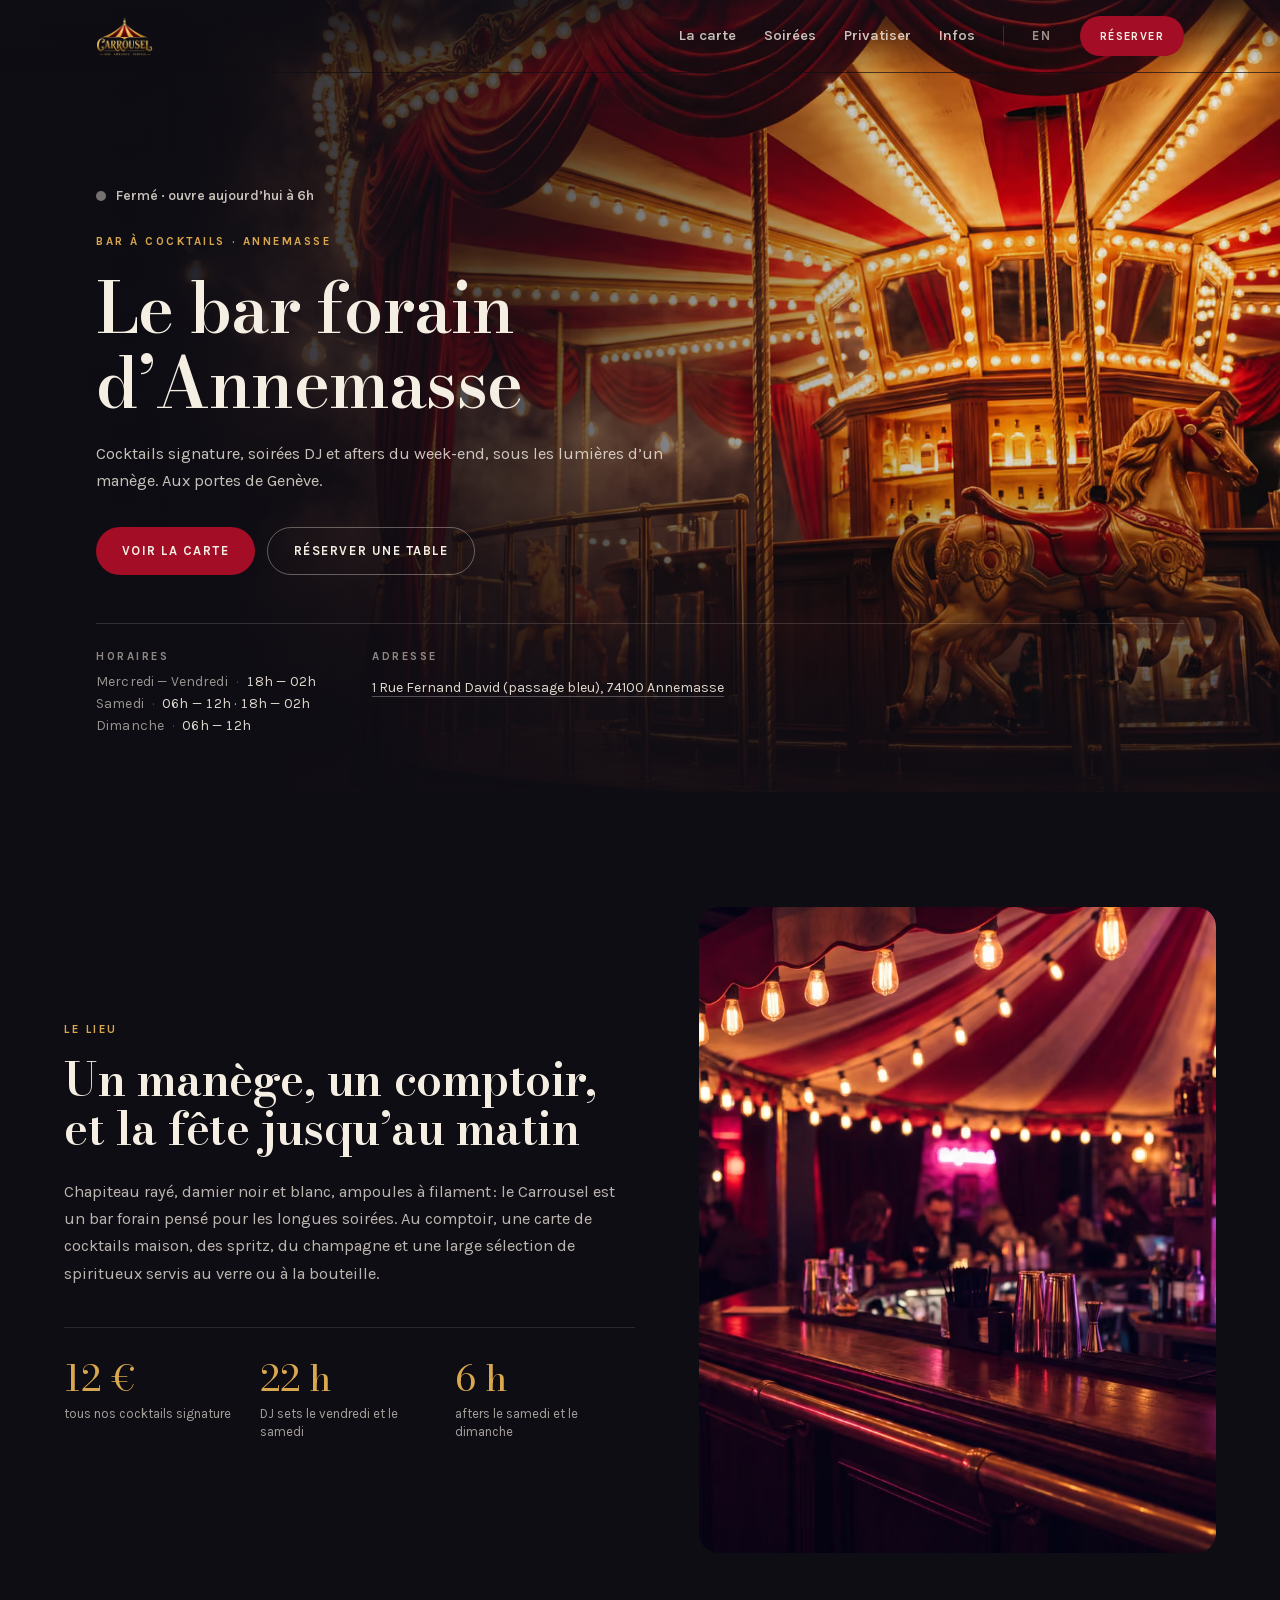
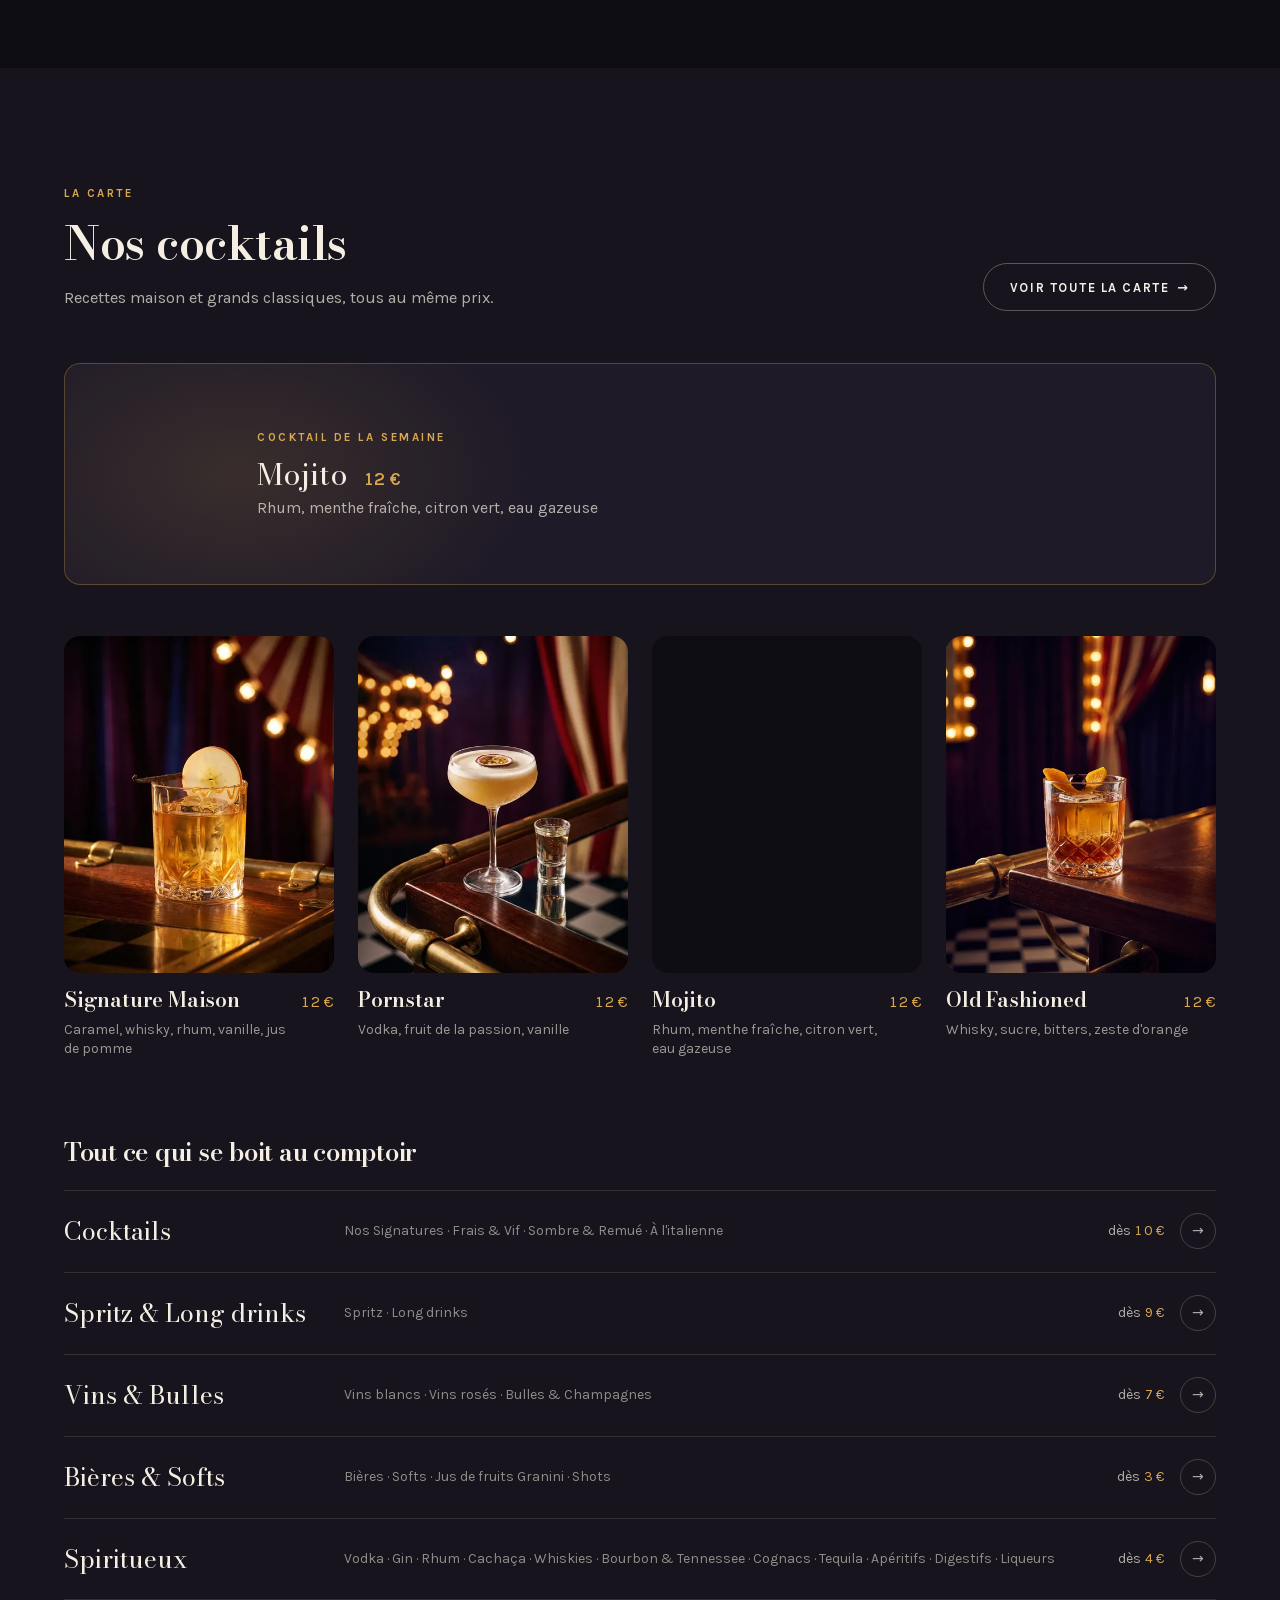
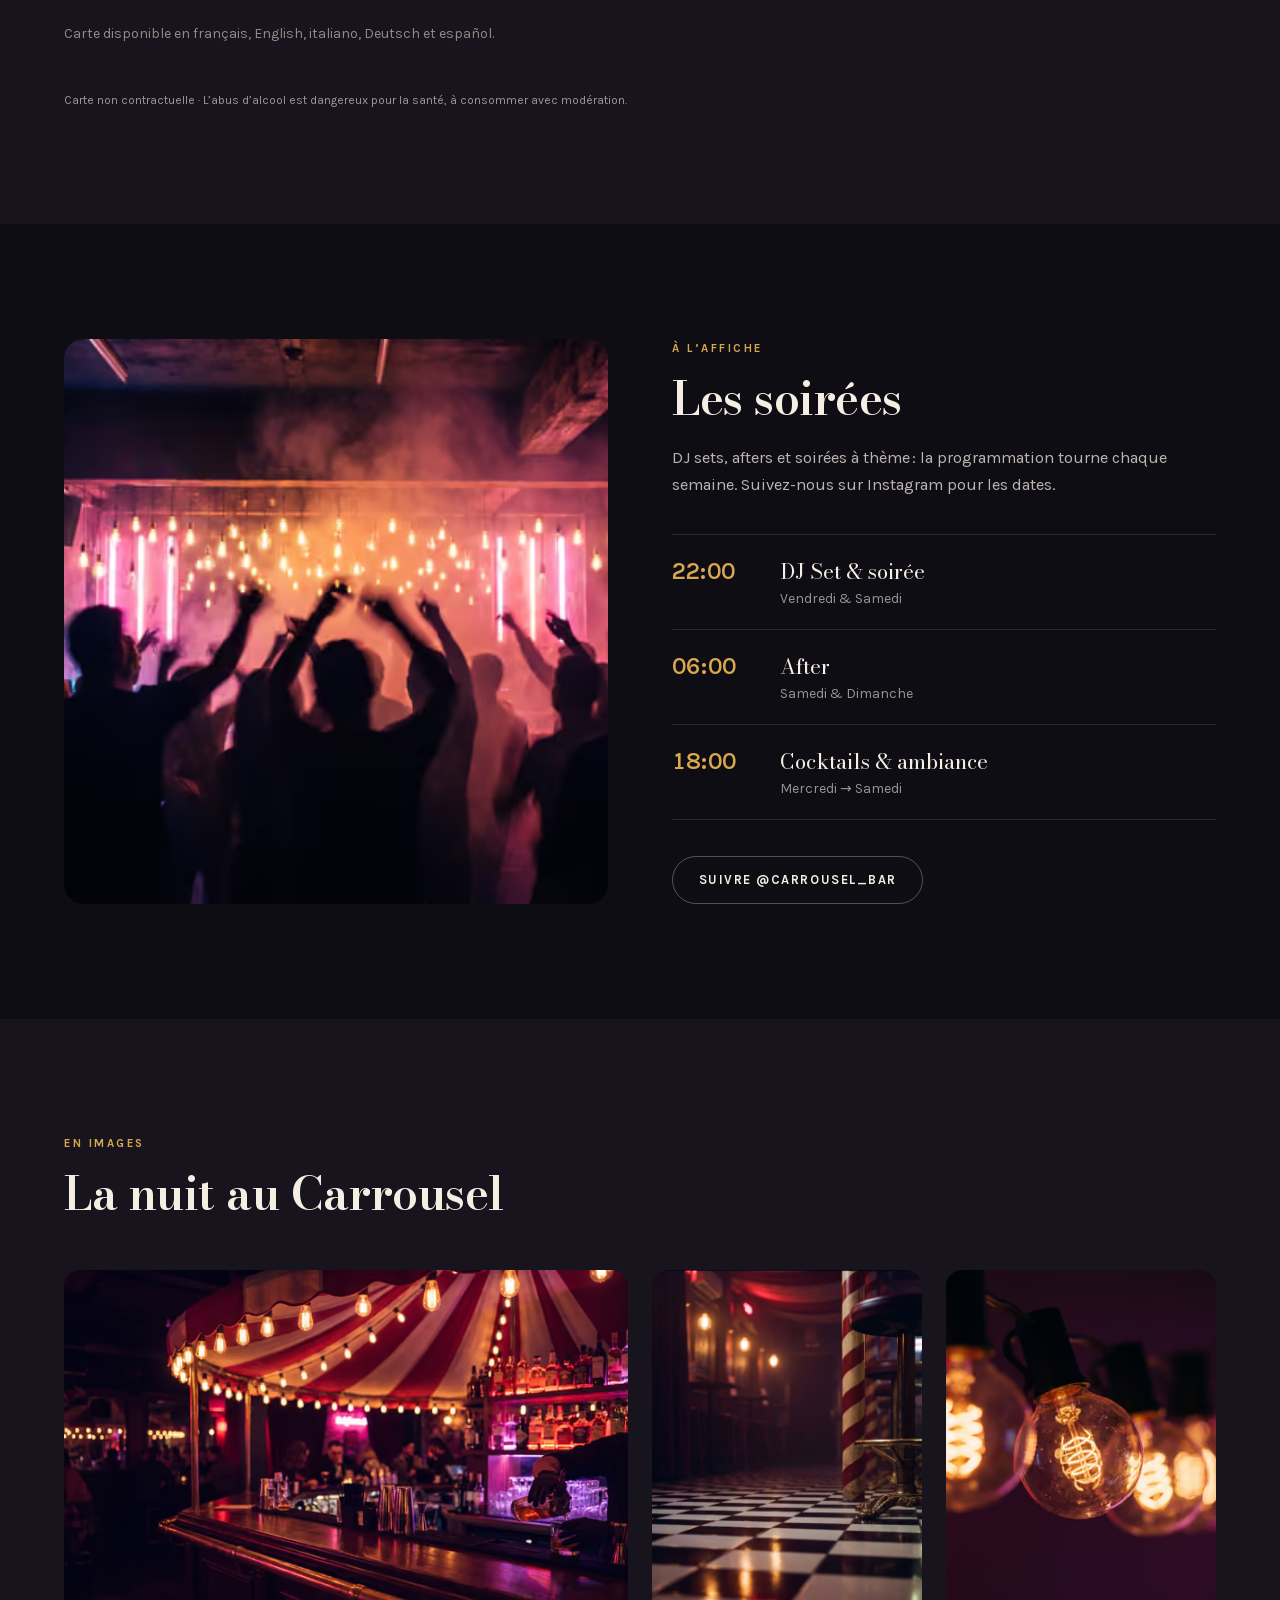
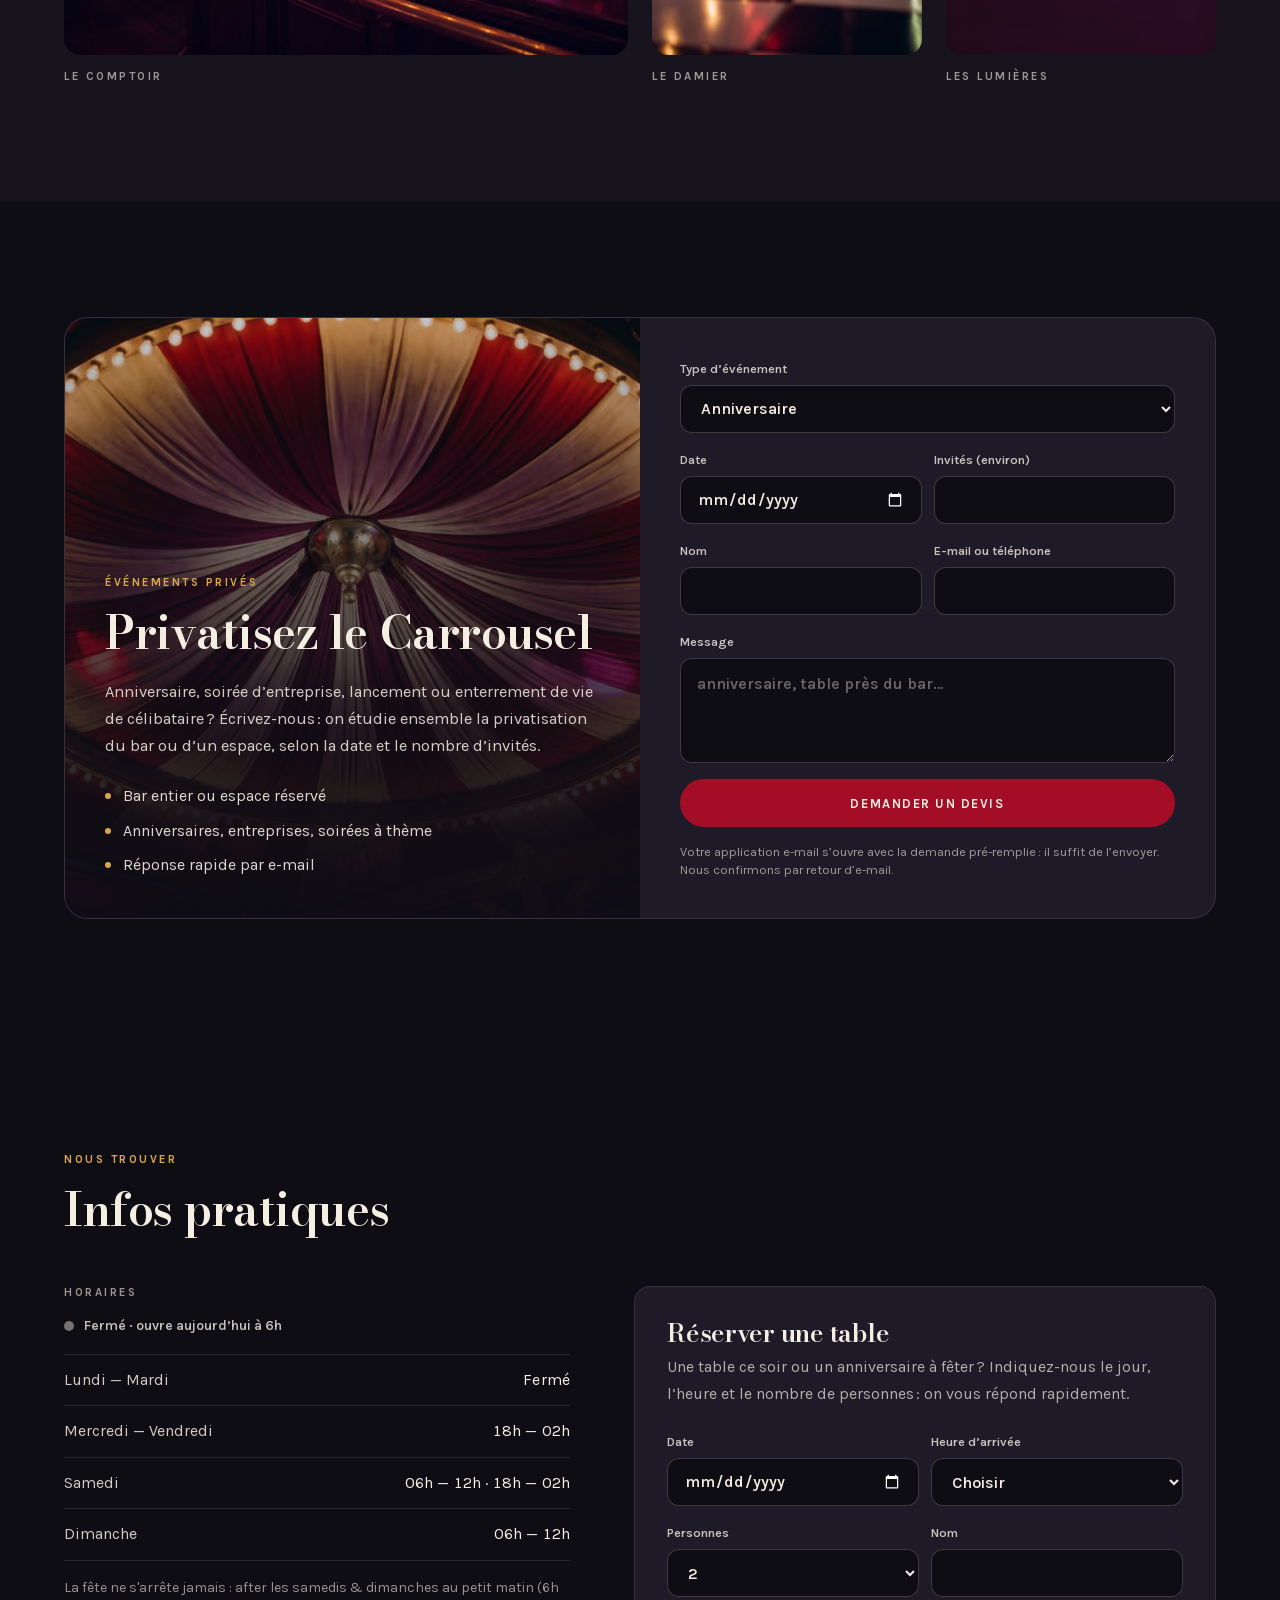
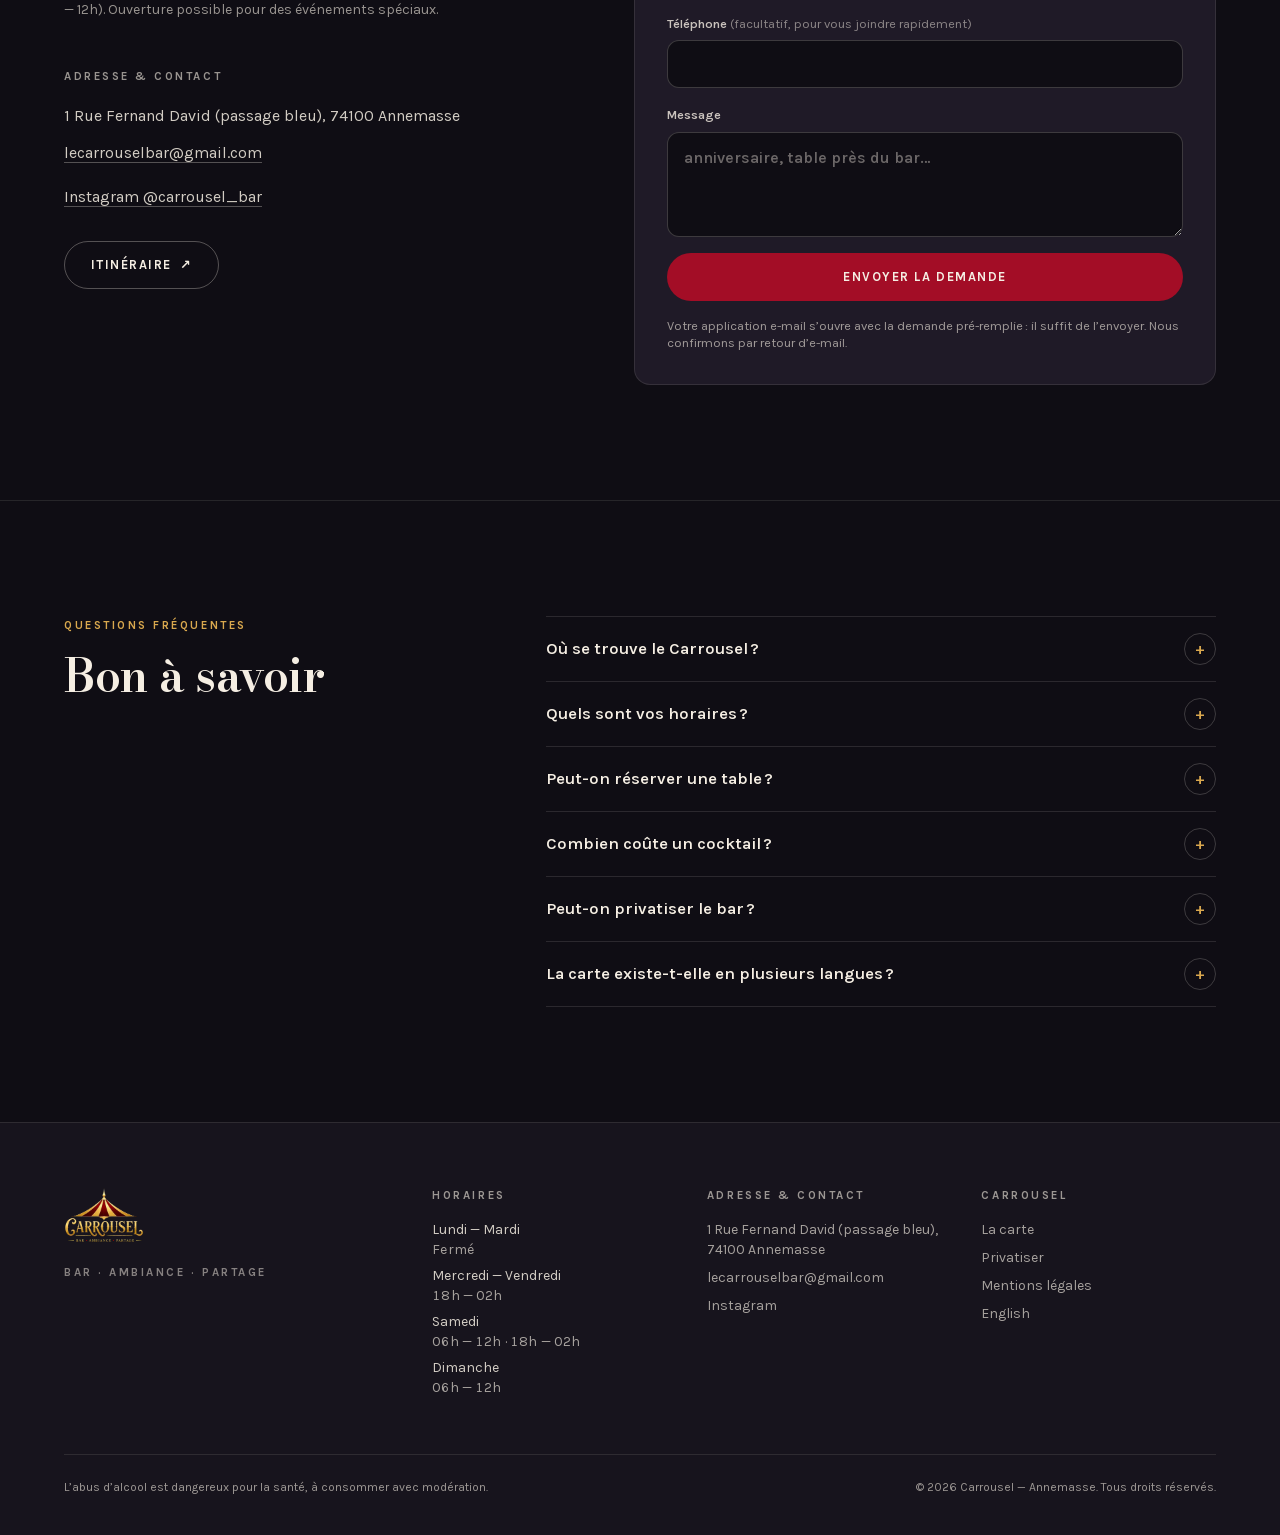
==== commit 1f4751b5: "Données de l'admin en direct : annonce, horaires, événements et cocktail de la semaine visibles immé" ====
--- a/index.html
+++ b/index.html
@@ -1,4 +1,4 @@
-<!DOCTYPE html><html lang="fr" class="bodoni_moda_bafb91ea-module__stlXZG__variable karla_78029e28-module__QQIApa__variable"><head><meta charSet="utf-8"/><meta name="viewport" content="width=device-width, initial-scale=1"/><link rel="preload" href="/_next/static/media/52b5d5098cb87ddd-s.p.3r2y_bth_sjsm.woff2" as="font" crossorigin="" type="font/woff2"/><link rel="preload" href="/_next/static/media/680aa1e827d679d2-s.p.42ymt1gosxo71.woff2" as="font" crossorigin="" type="font/woff2"/><link rel="preload" as="image" imageSrcSet="/brand/logo-240.webp 240w, /brand/logo-360.webp 360w, /brand/logo-480.webp 480w, /brand/logo-960.webp 960w" imageSizes="140px" fetchPriority="auto"/><link rel="preload" as="image" type="image/avif" fetchPriority="high" imageSrcSet="/ambiance/hero-portrait-480.avif 480w, /ambiance/hero-portrait-720.avif 720w, /ambiance/hero-portrait-1080.avif 1080w" imageSizes="100vw" media="(max-width: 768px)"/><link rel="preload" as="image" type="image/avif" fetchPriority="high" imageSrcSet="/ambiance/hero-640.avif 640w, /ambiance/hero-1024.avif 1024w, /ambiance/hero-1600.avif 1600w, /ambiance/hero-2200.avif 2200w" imageSizes="100vw" media="(min-width: 769px)"/><style data-precedence="next" data-href="/_next/static/chunks/2im70n9638pme.css">@layer properties{@supports (((-webkit-hyphens:none)) and (not (margin-trim:inline))) or ((-moz-orient:inline) and (not (color:rgb(from red r g b)))){*,:before,:after,::backdrop{--tw-translate-x:0;--tw-translate-y:0;--tw-translate-z:0;--tw-rotate-x:initial;--tw-rotate-y:initial;--tw-rotate-z:initial;--tw-skew-x:initial;--tw-skew-y:initial;--tw-space-y-reverse:0;--tw-divide-y-reverse:0;--tw-border-style:solid;--tw-gradient-position:initial;--tw-gradient-from:#0000;--tw-gradient-via:#0000;--tw-gradient-to:#0000;--tw-gradient-stops:initial;--tw-gradient-via-stops:initial;--tw-gradient-from-position:0%;--tw-gradient-via-position:50%;--tw-gradient-to-position:100%;--tw-leading:initial;--tw-font-weight:initial;--tw-tracking:initial;--tw-shadow:0 0 #0000;--tw-shadow-color:initial;--tw-shadow-alpha:100%;--tw-inset-shadow:0 0 #0000;--tw-inset-shadow-color:initial;--tw-inset-shadow-alpha:100%;--tw-ring-color:initial;--tw-ring-shadow:0 0 #0000;--tw-inset-ring-color:initial;--tw-inset-ring-shadow:0 0 #0000;--tw-ring-inset:initial;--tw-ring-offset-width:0px;--tw-ring-offset-color:#fff;--tw-ring-offset-shadow:0 0 #0000;--tw-blur:initial;--tw-brightness:initial;--tw-contrast:initial;--tw-grayscale:initial;--tw-hue-rotate:initial;--tw-invert:initial;--tw-opacity:initial;--tw-saturate:initial;--tw-sepia:initial;--tw-drop-shadow:initial;--tw-drop-shadow-color:initial;--tw-drop-shadow-alpha:100%;--tw-drop-shadow-size:initial;--tw-backdrop-blur:initial;--tw-backdrop-brightness:initial;--tw-backdrop-contrast:initial;--tw-backdrop-grayscale:initial;--tw-backdrop-hue-rotate:initial;--tw-backdrop-invert:initial;--tw-backdrop-opacity:initial;--tw-backdrop-saturate:initial;--tw-backdrop-sepia:initial;--tw-duration:initial;--tw-ease:initial}}}@layer theme{:root,:host{--font-sans:-apple-system, BlinkMacSystemFont, "Segoe UI", Roboto, "Helvetica Neue", "Noto Sans", Arial, sans-serif, "Apple Color Emoji", "Segoe UI Emoji", "Segoe UI Symbol", "Noto Color Emoji";--font-mono:ui-monospace, SFMono-Regular, Menlo, Monaco, Consolas, "Liberation Mono", "Courier New", monospace;--color-emerald-400:#00d294;--spacing:.25rem;--container-xl:36rem;--container-2xl:42rem;--container-3xl:48rem;--container-5xl:64rem;--container-6xl:72rem;--text-xs:.75rem;--text-xs--line-height:calc(1 / .75);--text-sm:.875rem;--text-sm--line-height:calc(1.25 / .875);--text-base:1rem;--text-base--line-height:calc(1.5 / 1);--text-lg:1.125rem;--text-lg--line-height:calc(1.75 / 1.125);--text-2xl:1.5rem;--text-2xl--line-height:calc(2 / 1.5);--font-weight-normal:400;--font-weight-semibold:600;--font-weight-bold:700;--leading-tight:1.25;--leading-snug:1.375;--leading-relaxed:1.625;--radius-lg:.5rem;--radius-xl:.75rem;--radius-2xl:1rem;--animate-ping:ping 1s cubic-bezier(0, 0, .2, 1) infinite;--blur-md:12px;--default-transition-duration:.15s;--default-transition-timing-function:cubic-bezier(.4, 0, .2, 1);--default-font-family:var(--font-sans);--default-mono-font-family:var(--font-mono);--color-nuit:#0f0d14;--color-nuit-2:#17141d;--color-velours:#1f1a27;--color-or:#d9a84e;--color-rouge:#c8102e;--color-rouge-2:#a30d26;--color-creme:#f5eee3;--font-display:var(--ff-display), "Bodoni 72", Didot, Georgia, serif;--font-body:var(--ff-body), system-ui, -apple-system, "Segoe UI", sans-serif;--text-display-xl:clamp(2.6rem, 5.4vw, 5rem);--text-display-l:clamp(2rem, 3.6vw, 3.1rem);--text-display-m:clamp(1.35rem, 2vw, 1.65rem);--text-body-l:clamp(1.03rem, 1.2vw, 1.14rem);--space-section:clamp(4.5rem, 9vw, 8rem);--space-head:clamp(2rem, 4vw, 3.25rem);--ease-ride:cubic-bezier(.22, 1, .36, 1)}@supports (color:lab(0% 0 0)){:root,:host{--color-emerald-400:lab(75.0771% -60.7313 19.4146)}}}@layer base{*,:after,:before,::backdrop{box-sizing:border-box;border:0 solid;margin:0;padding:0}::file-selector-button{box-sizing:border-box;border:0 solid;margin:0;padding:0}html,:host{-webkit-text-size-adjust:100%;tab-size:4;line-height:1.5;font-family:var(--default-font-family,-apple-system, BlinkMacSystemFont, "Segoe UI", Roboto, "Helvetica Neue", "Noto Sans", Arial, sans-serif, "Apple Color Emoji", "Segoe UI Emoji", "Segoe UI Symbol", "Noto Color Emoji");font-feature-settings:var(--default-font-feature-settings,normal);font-variation-settings:var(--default-font-variation-settings,normal);-webkit-tap-highlight-color:transparent}hr{height:0;color:inherit;border-top-width:1px}abbr:where([title]){-webkit-text-decoration:underline dotted;text-decoration:underline dotted}h1,h2,h3,h4,h5,h6{font-size:inherit;font-weight:inherit}a{color:inherit;-webkit-text-decoration:inherit;-webkit-text-decoration:inherit;-webkit-text-decoration:inherit;-webkit-text-decoration:inherit;text-decoration:inherit}b,strong{font-weight:bolder}code,kbd,samp,pre{font-family:var(--default-mono-font-family,ui-monospace, SFMono-Regular, Menlo, Monaco, Consolas, "Liberation Mono", "Courier New", monospace);font-feature-settings:var(--default-mono-font-feature-settings,normal);font-variation-settings:var(--default-mono-font-variation-settings,normal);font-size:1em}small{font-size:80%}sub,sup{vertical-align:baseline;font-size:75%;line-height:0;position:relative}sub{bottom:-.25em}sup{top:-.5em}table{text-indent:0;border-color:inherit;border-collapse:collapse}:-moz-focusring:where(:not(iframe)){outline:auto}progress{vertical-align:baseline}summary{display:list-item}ol,ul,menu{list-style:none}img,svg,video,canvas,audio,iframe,embed,object{vertical-align:middle;display:block}img,video{max-width:100%;height:auto}button,input,select,optgroup,textarea{font:inherit;font-feature-settings:inherit;font-variation-settings:inherit;letter-spacing:inherit;color:inherit;opacity:1;background-color:#0000;border-radius:0}::file-selector-button{font:inherit;font-feature-settings:inherit;font-variation-settings:inherit;letter-spacing:inherit;color:inherit;opacity:1;background-color:#0000;border-radius:0}:where(select:is([multiple],[size])) optgroup{font-weight:bolder}:where(select:is([multiple],[size])) optgroup option{padding-inline-start:20px}::file-selector-button{margin-inline-end:4px}::placeholder{opacity:1}@supports (not ((-webkit-appearance:-apple-pay-button))) or (contain-intrinsic-size:1px){::placeholder{color:currentColor}@supports (color:color-mix(in lab, red, red)){::placeholder{color:color-mix(in oklab, currentcolor 50%, transparent)}}}textarea{resize:vertical}::-webkit-search-decoration{-webkit-appearance:none}::-webkit-date-and-time-value{min-height:1lh;text-align:inherit}::-webkit-datetime-edit{display:inline-flex}::-webkit-datetime-edit-fields-wrapper{padding:0}::-webkit-datetime-edit{padding-block:0}::-webkit-datetime-edit-year-field{padding-block:0}::-webkit-datetime-edit-month-field{padding-block:0}::-webkit-datetime-edit-day-field{padding-block:0}::-webkit-datetime-edit-hour-field{padding-block:0}::-webkit-datetime-edit-minute-field{padding-block:0}::-webkit-datetime-edit-second-field{padding-block:0}::-webkit-datetime-edit-millisecond-field{padding-block:0}::-webkit-datetime-edit-meridiem-field{padding-block:0}::-webkit-calendar-picker-indicator{line-height:1}:-moz-ui-invalid{box-shadow:none}button,input:where([type=button],[type=reset],[type=submit]){appearance:button}::file-selector-button{appearance:button}::-webkit-inner-spin-button{height:auto}::-webkit-outer-spin-button{height:auto}[hidden]:where(:not([hidden=until-found])){display:none!important}html{-webkit-text-size-adjust:100%;scroll-behavior:smooth;scroll-padding-top:5rem;overflow-x:clip}body{background-color:var(--color-nuit);color:var(--color-creme);font-family:var(--font-body);-webkit-font-smoothing:antialiased;text-rendering:optimizelegibility;font-size:1rem;line-height:1.65;overflow-x:clip}h1,h2,h3,h4{font-family:var(--font-display);letter-spacing:-.01em;font-weight:600;line-height:1.08}p{text-wrap:pretty}h1,h2{text-wrap:balance}::selection{background-color:var(--color-or);color:var(--color-nuit)}:focus-visible{outline:2px solid var(--color-or);outline-offset:3px;border-radius:4px}img,video{max-width:100%;display:block}picture{display:contents}}@layer components;@layer utilities{.pointer-events-none{pointer-events:none}.visible{visibility:visible}.sr-only{clip-path:inset(50%);white-space:nowrap;border-width:0;width:1px;height:1px;margin:-1px;padding:0;position:absolute;overflow:hidden}.absolute{position:absolute}.fixed{position:fixed}.relative{position:relative}.static{position:static}.sticky{position:sticky}.inset-0{inset:0}.inset-x-0{inset-inline:0}.-top-40{top:calc(var(--spacing) * -40)}.top-0{top:0}.top-16{top:calc(var(--spacing) * 16)}.right-5{right:calc(var(--spacing) * 5)}.bottom-0{bottom:0}.bottom-5{bottom:calc(var(--spacing) * 5)}.left-1{left:var(--spacing)}.left-1\/2{left:50%}.isolate{isolation:isolate}.-z-10{z-index:calc(10 * -1)}.-z-20{z-index:calc(20 * -1)}.z-40{z-index:40}.z-50{z-index:50}.col-span-1{grid-column:span 1/span 1}.col-span-2{grid-column:span 2/span 2}.row-start-2{grid-row-start:2}.mx-auto{margin-inline:auto}.mt-\(--space-head\){margin-top:var(--space-head)}.mt-0{margin-top:0}.mt-0\.5{margin-top:calc(var(--spacing) * .5)}.mt-1{margin-top:var(--spacing)}.mt-1\.5{margin-top:calc(var(--spacing) * 1.5)}.mt-2{margin-top:calc(var(--spacing) * 2)}.mt-3{margin-top:calc(var(--spacing) * 3)}.mt-4{margin-top:calc(var(--spacing) * 4)}.mt-5{margin-top:calc(var(--spacing) * 5)}.mt-6{margin-top:calc(var(--spacing) * 6)}.mt-8{margin-top:calc(var(--spacing) * 8)}.mt-9{margin-top:calc(var(--spacing) * 9)}.mt-10{margin-top:calc(var(--spacing) * 10)}.mt-12{margin-top:calc(var(--spacing) * 12)}.mt-14{margin-top:calc(var(--spacing) * 14)}.mt-20{margin-top:calc(var(--spacing) * 20)}.-mr-2{margin-right:calc(var(--spacing) * -2)}.mb-1{margin-bottom:var(--spacing)}.mb-4{margin-bottom:calc(var(--spacing) * 4)}.mb-5{margin-bottom:calc(var(--spacing) * 5)}.mb-6{margin-bottom:calc(var(--spacing) * 6)}.mb-7{margin-bottom:calc(var(--spacing) * 7)}.ml-auto{margin-left:auto}.btn{min-height:3rem;font-family:var(--font-body);letter-spacing:.12em;text-transform:uppercase;transition:background-color .2s, color .2s, border-color .2s, transform .2s var(--ease-ride);border-radius:999px;justify-content:center;align-items:center;gap:.5rem;padding-inline:1.6rem;font-size:.8rem;font-weight:700;display:inline-flex}.block{display:block}.flex{display:flex}.grid{display:grid}.hidden{display:none}.inline{display:inline}.inline-block{display:inline-block}.inline-flex{display:inline-flex}.table{display:table}.aspect-\[4\/5\]{aspect-ratio:4/5}.size-1{width:var(--spacing);height:var(--spacing)}.size-1\.5{width:calc(var(--spacing) * 1.5);height:calc(var(--spacing) * 1.5)}.size-2{width:calc(var(--spacing) * 2);height:calc(var(--spacing) * 2)}.size-2\.5{width:calc(var(--spacing) * 2.5);height:calc(var(--spacing) * 2.5)}.size-5{width:calc(var(--spacing) * 5);height:calc(var(--spacing) * 5)}.size-8{width:calc(var(--spacing) * 8);height:calc(var(--spacing) * 8)}.size-9{width:calc(var(--spacing) * 9);height:calc(var(--spacing) * 9)}.size-11{width:calc(var(--spacing) * 11);height:calc(var(--spacing) * 11)}.size-12{width:calc(var(--spacing) * 12);height:calc(var(--spacing) * 12)}.size-\[5\.25rem\]{width:5.25rem;height:5.25rem}.h-0{height:0}.h-0\.5{height:calc(var(--spacing) * .5)}.h-5{height:calc(var(--spacing) * 5)}.h-9{height:calc(var(--spacing) * 9)}.h-10{height:calc(var(--spacing) * 10)}.h-11{height:calc(var(--spacing) * 11)}.h-12{height:calc(var(--spacing) * 12)}.h-14{height:calc(var(--spacing) * 14)}.h-16{height:calc(var(--spacing) * 16)}.h-80{height:calc(var(--spacing) * 80)}.h-auto{height:auto}.h-full{height:100%}.min-h-6{min-height:calc(var(--spacing) * 6)}.min-h-10{min-height:calc(var(--spacing) * 10)}.min-h-11{min-height:calc(var(--spacing) * 11)}.min-h-16{min-height:calc(var(--spacing) * 16)}.min-h-20{min-height:calc(var(--spacing) * 20)}.min-h-\[26rem\]{min-height:26rem}.min-h-\[70vh\]{min-height:70vh}.min-h-\[92svh\]{min-height:92svh}.w-1{width:var(--spacing)}.w-6{width:calc(var(--spacing) * 6)}.w-12{width:calc(var(--spacing) * 12)}.w-28{width:calc(var(--spacing) * 28)}.w-\[46rem\]{width:46rem}.w-auto{width:auto}.w-full{width:100%}.w-px{width:1px}.max-w-2xl{max-width:var(--container-2xl)}.max-w-3xl{max-width:var(--container-3xl)}.max-w-5xl{max-width:var(--container-5xl)}.max-w-6xl{max-width:var(--container-6xl)}.max-w-prose{max-width:65ch}.max-w-xl{max-width:var(--container-xl)}.min-w-0{min-width:0}.min-w-10{min-width:calc(var(--spacing) * 10)}.min-w-11{min-width:calc(var(--spacing) * 11)}.flex-1{flex:1}.shrink-0{flex-shrink:0}.-translate-x-1{--tw-translate-x:calc(var(--spacing) * -1);translate:var(--tw-translate-x) var(--tw-translate-y)}.-translate-x-1\/2{--tw-translate-x:calc(calc(1 / 2 * 100%) * -1);translate:var(--tw-translate-x) var(--tw-translate-y)}.-translate-y-\[7px\]{--tw-translate-y:calc(7px * -1);translate:var(--tw-translate-x) var(--tw-translate-y)}.translate-y-0{--tw-translate-y:0px;translate:var(--tw-translate-x) var(--tw-translate-y)}.translate-y-3{--tw-translate-y:calc(var(--spacing) * 3);translate:var(--tw-translate-x) var(--tw-translate-y)}.translate-y-\[7px\]{--tw-translate-y:7px;translate:var(--tw-translate-x) var(--tw-translate-y)}.-rotate-45{rotate:-45deg}.rotate-45{rotate:45deg}.transform{transform:var(--tw-rotate-x,) var(--tw-rotate-y,) var(--tw-rotate-z,) var(--tw-skew-x,) var(--tw-skew-y,)}.animate-ping{animation:var(--animate-ping)}.cursor-pointer{cursor:pointer}.resize{resize:both}.scroll-mt-24{scroll-margin-top:calc(var(--spacing) * 24)}.scroll-mt-32{scroll-margin-top:calc(var(--spacing) * 32)}.\[scrollbar-width\:none\]{scrollbar-width:none}.list-none{list-style-type:none}.grid-cols-2{grid-template-columns:repeat(2,minmax(0,1fr))}.grid-cols-3{grid-template-columns:repeat(3,minmax(0,1fr))}.grid-cols-\[1fr_auto\]{grid-template-columns:1fr auto}.grid-cols-\[5\.5rem_1fr\]{grid-template-columns:5.5rem 1fr}.flex-col{flex-direction:column}.flex-wrap{flex-wrap:wrap}.items-baseline{align-items:baseline}.items-center{align-items:center}.items-end{align-items:flex-end}.items-start{align-items:flex-start}.justify-between{justify-content:space-between}.justify-center{justify-content:center}.justify-end{justify-content:flex-end}.gap-0{gap:0}.gap-0\.5{gap:calc(var(--spacing) * .5)}.gap-1{gap:var(--spacing)}.gap-1\.5{gap:calc(var(--spacing) * 1.5)}.gap-2{gap:calc(var(--spacing) * 2)}.gap-2\.5{gap:calc(var(--spacing) * 2.5)}.gap-3{gap:calc(var(--spacing) * 3)}.gap-4{gap:calc(var(--spacing) * 4)}.gap-5{gap:calc(var(--spacing) * 5)}.gap-6{gap:calc(var(--spacing) * 6)}.gap-7{gap:calc(var(--spacing) * 7)}.gap-10{gap:calc(var(--spacing) * 10)}.gap-12{gap:calc(var(--spacing) * 12)}.gap-\[5px\]{gap:5px}:where(.space-y-0>:not(:last-child)){--tw-space-y-reverse:0;margin-block:0}:where(.space-y-0\.5>:not(:last-child)){--tw-space-y-reverse:0;margin-block-start:calc(calc(var(--spacing) * .5) * var(--tw-space-y-reverse));margin-block-end:calc(calc(var(--spacing) * .5) * calc(1 - var(--tw-space-y-reverse)))}:where(.space-y-1>:not(:last-child)){--tw-space-y-reverse:0;margin-block-start:calc(var(--spacing) * var(--tw-space-y-reverse));margin-block-end:calc(var(--spacing) * calc(1 - var(--tw-space-y-reverse)))}:where(.space-y-1\.5>:not(:last-child)){--tw-space-y-reverse:0;margin-block-start:calc(calc(var(--spacing) * 1.5) * var(--tw-space-y-reverse));margin-block-end:calc(calc(var(--spacing) * 1.5) * calc(1 - var(--tw-space-y-reverse)))}:where(.space-y-2>:not(:last-child)){--tw-space-y-reverse:0;margin-block-start:calc(calc(var(--spacing) * 2) * var(--tw-space-y-reverse));margin-block-end:calc(calc(var(--spacing) * 2) * calc(1 - var(--tw-space-y-reverse)))}.gap-x-3{column-gap:calc(var(--spacing) * 3)}.gap-x-4{column-gap:calc(var(--spacing) * 4)}.gap-x-5{column-gap:calc(var(--spacing) * 5)}.gap-x-6{column-gap:calc(var(--spacing) * 6)}.gap-x-14{column-gap:calc(var(--spacing) * 14)}.gap-y-1{row-gap:var(--spacing)}.gap-y-4{row-gap:calc(var(--spacing) * 4)}.gap-y-8{row-gap:calc(var(--spacing) * 8)}.gap-y-12{row-gap:calc(var(--spacing) * 12)}:where(.divide-y>:not(:last-child)){--tw-divide-y-reverse:0;border-bottom-style:var(--tw-border-style);border-top-style:var(--tw-border-style);border-top-width:calc(1px * var(--tw-divide-y-reverse));border-bottom-width:calc(1px * calc(1 - var(--tw-divide-y-reverse)))}:where(.divide-creme>:not(:last-child)){border-color:var(--color-creme)}:where(.divide-creme\/8>:not(:last-child)){border-color:#f5eee314}@supports (color:color-mix(in lab, red, red)){:where(.divide-creme\/8>:not(:last-child)){border-color:color-mix(in oklab, var(--color-creme) 8%, transparent)}}:where(.divide-creme\/10>:not(:last-child)){border-color:#f5eee31a}@supports (color:color-mix(in lab, red, red)){:where(.divide-creme\/10>:not(:last-child)){border-color:color-mix(in oklab, var(--color-creme) 10%, transparent)}}.self-center{align-self:center}.self-start{align-self:flex-start}.overflow-hidden{overflow:hidden}.overflow-x-auto{overflow-x:auto}.overflow-y-auto{overflow-y:auto}.rounded{border-radius:.25rem}.rounded-2xl{border-radius:var(--radius-2xl)}.rounded-\[1\.5rem\]{border-radius:1.5rem}.rounded-\[1\.25rem\]{border-radius:1.25rem}.rounded-full{border-radius:3.40282e38px}.rounded-lg{border-radius:var(--radius-lg)}.rounded-xl{border-radius:var(--radius-xl)}.border{border-style:var(--tw-border-style);border-width:1px}.border-y{border-block-style:var(--tw-border-style);border-block-width:1px}.border-t{border-top-style:var(--tw-border-style);border-top-width:1px}.border-b{border-bottom-style:var(--tw-border-style);border-bottom-width:1px}.border-creme{border-color:var(--color-creme)}.border-creme\/10{border-color:#f5eee31a}@supports (color:color-mix(in lab, red, red)){.border-creme\/10{border-color:color-mix(in oklab, var(--color-creme) 10%, transparent)}}.border-creme\/12{border-color:#f5eee31f}@supports (color:color-mix(in lab, red, red)){.border-creme\/12{border-color:color-mix(in oklab, var(--color-creme) 12%, transparent)}}.border-creme\/15{border-color:#f5eee326}@supports (color:color-mix(in lab, red, red)){.border-creme\/15{border-color:color-mix(in oklab, var(--color-creme) 15%, transparent)}}.border-creme\/20{border-color:#f5eee333}@supports (color:color-mix(in lab, red, red)){.border-creme\/20{border-color:color-mix(in oklab, var(--color-creme) 20%, transparent)}}.border-creme\/30{border-color:#f5eee34d}@supports (color:color-mix(in lab, red, red)){.border-creme\/30{border-color:color-mix(in oklab, var(--color-creme) 30%, transparent)}}.border-creme\/35{border-color:#f5eee359}@supports (color:color-mix(in lab, red, red)){.border-creme\/35{border-color:color-mix(in oklab, var(--color-creme) 35%, transparent)}}.border-or{border-color:var(--color-or)}.border-or\/30{border-color:#d9a84e4d}@supports (color:color-mix(in lab, red, red)){.border-or\/30{border-color:color-mix(in oklab, var(--color-or) 30%, transparent)}}.border-or\/40{border-color:#d9a84e66}@supports (color:color-mix(in lab, red, red)){.border-or\/40{border-color:color-mix(in oklab, var(--color-or) 40%, transparent)}}.border-or\/60{border-color:#d9a84e99}@supports (color:color-mix(in lab, red, red)){.border-or\/60{border-color:color-mix(in oklab, var(--color-or) 60%, transparent)}}.border-transparent{border-color:#0000}.bg-creme{background-color:var(--color-creme)}.bg-creme\/15{background-color:#f5eee326}@supports (color:color-mix(in lab, red, red)){.bg-creme\/15{background-color:color-mix(in oklab, var(--color-creme) 15%, transparent)}}.bg-creme\/45{background-color:#f5eee373}@supports (color:color-mix(in lab, red, red)){.bg-creme\/45{background-color:color-mix(in oklab, var(--color-creme) 45%, transparent)}}.bg-emerald-400{background-color:var(--color-emerald-400)}.bg-emerald-400\/60{background-color:#00d29499}@supports (color:color-mix(in lab, red, red)){.bg-emerald-400\/60{background-color:color-mix(in oklab, var(--color-emerald-400) 60%, transparent)}}.bg-nuit{background-color:var(--color-nuit)}.bg-nuit-2{background-color:var(--color-nuit-2)}.bg-nuit-2\/95{background-color:#17141df2}@supports (color:color-mix(in lab, red, red)){.bg-nuit-2\/95{background-color:color-mix(in oklab, var(--color-nuit-2) 95%, transparent)}}.bg-nuit\/90{background-color:#0f0d14e6}@supports (color:color-mix(in lab, red, red)){.bg-nuit\/90{background-color:color-mix(in oklab, var(--color-nuit) 90%, transparent)}}.bg-nuit\/95{background-color:#0f0d14f2}@supports (color:color-mix(in lab, red, red)){.bg-nuit\/95{background-color:color-mix(in oklab, var(--color-nuit) 95%, transparent)}}.bg-or{background-color:var(--color-or)}.bg-or\/10{background-color:#d9a84e1a}@supports (color:color-mix(in lab, red, red)){.bg-or\/10{background-color:color-mix(in oklab, var(--color-or) 10%, transparent)}}.bg-rouge{background-color:var(--color-rouge)}.bg-rouge-2{background-color:var(--color-rouge-2)}.bg-rouge\/15{background-color:#c8102e26}@supports (color:color-mix(in lab, red, red)){.bg-rouge\/15{background-color:color-mix(in oklab, var(--color-rouge) 15%, transparent)}}.bg-velours{background-color:var(--color-velours)}.bg-gradient-to-b{--tw-gradient-position:to bottom in oklab;background-image:linear-gradient(var(--tw-gradient-stops))}.bg-\[linear-gradient\(to_top\,rgba\(15\,13\,20\,0\.96\)_15\%\,rgba\(15\,13\,20\,0\.55\)_60\%\,rgba\(15\,13\,20\,0\.25\)\)\]{background-image:linear-gradient(#0f0d1440,#0f0d148c 40%,#0f0d14f5 85%)}.bg-\[linear-gradient\(to_top\,rgba\(15\,13\,20\,0\.98\)_0\%\,rgba\(15\,13\,20\,0\.9\)_45\%\,rgba\(15\,13\,20\,0\.62\)_75\%\,rgba\(15\,13\,20\,0\.55\)_100\%\)\]{background-image:linear-gradient(#0f0d148c 0%,#0f0d149e 25%,#0f0d14e6 55%,#0f0d14fa 100%)}.bg-\[radial-gradient\(420px_260px_at_15\%_50\%\,rgba\(217\,168\,78\,0\.14\)\,transparent_70\%\)\]{background-image:radial-gradient(420px 260px at 15%,#d9a84e24,#0000 70%)}.bg-\[radial-gradient\(ellipse\,rgba\(217\,168\,78\,0\.16\)\,transparent_70\%\)\]{background-image:radial-gradient(#d9a84e29,#0000 70%)}.from-nuit{--tw-gradient-from:var(--color-nuit);--tw-gradient-stops:var(--tw-gradient-via-stops,var(--tw-gradient-position), var(--tw-gradient-from) var(--tw-gradient-from-position), var(--tw-gradient-to) var(--tw-gradient-to-position))}.from-nuit\/70{--tw-gradient-from:#0f0d14b3}@supports (color:color-mix(in lab, red, red)){.from-nuit\/70{--tw-gradient-from:color-mix(in oklab, var(--color-nuit) 70%, transparent)}}.from-nuit\/70{--tw-gradient-stops:var(--tw-gradient-via-stops,var(--tw-gradient-position), var(--tw-gradient-from) var(--tw-gradient-from-position), var(--tw-gradient-to) var(--tw-gradient-to-position))}.to-transparent{--tw-gradient-to:transparent;--tw-gradient-stops:var(--tw-gradient-via-stops,var(--tw-gradient-position), var(--tw-gradient-from) var(--tw-gradient-from-position), var(--tw-gradient-to) var(--tw-gradient-to-position))}.\[mask-image\:linear-gradient\(to_right\,\#000_88\%\,transparent\)\]{-webkit-mask-image:linear-gradient(90deg,#000 88%,#0000);mask-image:linear-gradient(90deg,#000 88%,#0000)}.object-cover{object-fit:cover}.object-\[65\%_center\]{object-position:65% center}.object-\[cent\"\]\)\<\/script\>\<script\>self\.__next_f\.push\(\[1\,\"er_60\%\]{object-position:cent"])</script><script>self.  next f.push([1,"er 60%}.object-\[center_60\%\]{object-position:center 60%}.p-1{padding:var(--spacing)}.p-4{padding:calc(var(--spacing) * 4)}.p-6{padding:calc(var(--spacing) * 6)}.p-7{padding:calc(var(--spacing) * 7)}.px-2{padding-inline:calc(var(--spacing) * 2)}.px-3{padding-inline:calc(var(--spacing) * 3)}.px-4{padding-inline:calc(var(--spacing) * 4)}.px-5{padding-inline:calc(var(--spacing) * 5)}.py-0{padding-block:0}.py-0\.5{padding-block:calc(var(--spacing) * .5)}.py-2{padding-block:calc(var(--spacing) * 2)}.py-3{padding-block:calc(var(--spacing) * 3)}.py-3\.5{padding-block:calc(var(--spacing) * 3.5)}.py-4{padding-block:calc(var(--spacing) * 4)}.py-5{padding-block:calc(var(--spacing) * 5)}.py-6{padding-block:calc(var(--spacing) * 6)}.py-12{padding-block:calc(var(--spacing) * 12)}.py-20{padding-block:calc(var(--spacing) * 20)}.section-y{padding-block:var(--space-section)}.pt-2{padding-top:calc(var(--spacing) * 2)}.pt-4{padding-top:calc(var(--spacing) * 4)}.pt-5{padding-top:calc(var(--spacing) * 5)}.pt-6{padding-top:calc(var(--spacing) * 6)}.pt-8{padding-top:calc(var(--spacing) * 8)}.pt-10{padding-top:calc(var(--spacing) * 10)}.pt-12{padding-top:calc(var(--spacing) * 12)}.pt-16{padding-top:calc(var(--spacing) * 16)}.pt-28{padding-top:calc(var(--spacing) * 28)}.pr-2{padding-right:calc(var(--spacing) * 2)}.pr-12{padding-right:calc(var(--spacing) * 12)}.pb-0{padding-bottom:0}.pb-0\.5{padding-bottom:calc(var(--spacing) * .5)}.pb-3{padding-bottom:calc(var(--spacing) * 3)}.pb-6{padding-bottom:calc(var(--spacing) * 6)}.pb-9{padding-bottom:calc(var(--spacing) * 9)}.pb-10{padding-bottom:calc(var(--spacing) * 10)}.pb-20{padding-bottom:calc(var(--spacing) * 20)}.pb-24{padding-bottom:calc(var(--spacing) * 24)}.text-center{text-align:center}.text-right{text-align:right}.kicker{font-family:var(--font-body);letter-spacing:.22em;text-transform:uppercase;font-size:.72rem;font-weight:700}.ticket-num{font-family:var(--font-body);font-variant-numeric:tabular-nums lining-nums;letter-spacing:.01em}.font-display{font-family:var(--font-display)}.text-2xl{font-size:var(--text-2xl);line-height:var(--tw-leading,var(--text-2xl--line-height))}.text-lg{font-size:var(--text-lg);line-height:var(--tw-leading,var(--text-lg--line-height))}.text-sm{font-size:var(--text-sm);line-height:var(--tw-leading,var(--text-sm--line-height))}.text-xs{font-size:var(--text-xs);line-height:var(--tw-leading,var(--text-xs--line-height))}.text-\[0\.8rem\]{font-size:.8rem}.text-\[0\.9rem\]{font-size:.9rem}.text-\[0\.65rem\]{font-size:.65rem}.text-\[0\.68rem\]{font-size:.68rem}.text-\[0\.72rem\]{font-size:.72rem}.text-\[0\.82rem\]{font-size:.82rem}.text-\[0\.88rem\]{font-size:.88rem}.text-\[0\.92rem\]{font-size:.92rem}.text-\[0\.95rem\]{font-size:.95rem}.text-\[1\.02rem\]{font-size:1.02rem}.text-\[1\.3rem\]{font-size:1.3rem}.text-\[1\.05rem\]{font-size:1.05rem}.text-\[1\.7rem\]{font-size:1.7rem}.text-\[1\.18rem\]{font-size:1.18rem}.text-\[1\.35rem\]{font-size:1.35rem}.text-\[1\.45rem\]{font-size:1.45rem}.text-\[1\.55rem\]{font-size:1.55rem}.text-\[16px\]{font-size:16px}.text-\[clamp\(1\.6rem\,3vw\,2\.3rem\)\]{font-size:clamp(1.6rem,3vw,2.3rem)}.text-\[clamp\(1\.9rem\,4vw\,2\.6rem\)\]{font-size:clamp(1.9rem,4vw,2.6rem)}.text-\[clamp\(2\.6rem\,7vw\,4\.2rem\)\]{font-size:clamp(2.6rem,7vw,4.2rem)}.text-body-l{font-size:var(--text-body-l)}.text-display-l{font-size:var(--text-display-l)}.text-display-m{font-size:var(--text-display-m)}.text-display-xl{font-size:var(--text-display-xl)}.leading-none{--tw-leading:1;line-height:1}.leading-relaxed{--tw-leading:var(--leading-relaxed);line-height:var(--leading-relaxed)}.leading-snug{--tw-leading:var(--leading-snug);line-height:var(--leading-snug)}.leading-tight{--tw-leading:var(--leading-tight);line-height:var(--leading-tight)}.font-bold{--tw-font-weight:var(--font-weight-bold);font-weight:var(--font-weight-bold)}.font-normal{--tw-font-weight:var(--font-weight-normal);font-weight:var(--font-weight-normal)}.font-semibold{--tw-font-weight:var(--font-weight-semibold);font-weight:var(--font-weight-semibold)}.tracking-\[0\.08em\]{--tw-tracking:.08em;letter-spacing:.08em}.tracking-\[0\.12em\]{--tw-tracking:.12em;letter-spacing:.12em}.tracking-\[0\.14em\]{--tw-tracking:.14em;letter-spacing:.14em}.text-\[\"\]\)\<\/script\>\<script\>self\.__next_f\.push\(\[1\,\"1\.02rem\]{color:"])</script><script>self.  next f.push([1,"1.02rem}.text-creme{color:var(--color-creme)}.text-creme\/20{color:#f5eee333}@supports (color:color-mix(in lab, red, red)){.text-creme\/20{color:color-mix(in oklab, var(--color-creme) 20%, transparent)}}.text-creme\/30{color:#f5eee34d}@supports (color:color-mix(in lab, red, red)){.text-creme\/30{color:color-mix(in oklab, var(--color-creme) 30%, transparent)}}.text-creme\/50{color:#f5eee380}@supports (color:color-mix(in lab, red, red)){.text-creme\/50{color:color-mix(in oklab, var(--color-creme) 50%, transparent)}}.text-creme\/55{color:#f5eee38c}@supports (color:color-mix(in lab, red, red)){.text-creme\/55{color:color-mix(in oklab, var(--color-creme) 55%, transparent)}}.text-creme\/60{color:#f5eee399}@supports (color:color-mix(in lab, red, red)){.text-creme\/60{color:color-mix(in oklab, var(--color-creme) 60%, transparent)}}.text-creme\/65{color:#f5eee3a6}@supports (color:color-mix(in lab, red, red)){.text-creme\/65{color:color-mix(in oklab, var(--color-creme) 65%, transparent)}}.text-creme\/70{color:#f5eee3b3}@supports (color:color-mix(in lab, red, red)){.text-creme\/70{color:color-mix(in oklab, var(--color-creme) 70%, transparent)}}.text-creme\/75{color:#f5eee3bf}@supports (color:color-mix(in lab, red, red)){.text-creme\/75{color:color-mix(in oklab, var(--color-creme) 75%, transparent)}}.text-creme\/80{color:#f5eee3cc}@supports (color:color-mix(in lab, red, red)){.text-creme\/80{color:color-mix(in oklab, var(--color-creme) 80%, transparent)}}.text-creme\/85{color:#f5eee3d9}@supports (color:color-mix(in lab, red, red)){.text-creme\/85{color:color-mix(in oklab, var(--color-creme) 85%, transparent)}}.text-creme\/90{color:#f5eee3e6}@supports (color:color-mix(in lab, red, red)){.text-creme\/90{color:color-mix(in oklab, var(--color-creme) 90%, transparent)}}.text-creme\/95{color:#f5eee3f2}@supports (color:color-mix(in lab, red, red)){.text-creme\/95{color:color-mix(in oklab, var(--color-creme) 95%, transparent)}}.text-nuit{color:var(--color-nuit)}.text-or{color:var(--color-or)}.uppercase{text-transform:uppercase}.not-italic{font-style:normal}.underline{text-decoration-line:underline}.decoration-creme{-webkit-text-decoration-color:var(--color-creme);-webkit-text-decoration-color:var(--color-creme);-webkit-text-decoration-color:var(--color-creme);text-decoration-color:var(--color-creme)}.decoration-creme\/30{text-decoration-color:#f5eee34d}@supports (color:color-mix(in lab, red, red)){.decoration-creme\/30{-webkit-text-decoration-color:color-mix(in oklab, var(--color-creme) 30%, transparent);-webkit-text-decoration-color:color-mix(in oklab, var(--color-creme) 30%, transparent);-webkit-text-decoration-color:color-mix(in oklab, var(--color-creme) 30%, transparent);text-decoration-color:color-mix(in oklab, var(--color-creme) 30%, transparent)}}.underline-offset-4{text-underline-offset:4px}.\[color-scheme\:dark\]{--lightningcss-light: ;--lightningcss-dark:initial;color-scheme:dark}.opacity-0{opacity:0}.opacity-100{opacity:1}.shadow-\[0_8px_24px_rgba\(0\,0\,0\,0\.5\)\]{--tw-shadow:0 8px 24px var(--tw-shadow-color,#00000080);box-shadow:var(--tw-inset-shadow), var(--tw-inset-ring-shadow), var(--tw-ring-offset-shadow), var(--tw-ring-shadow), var(--tw-shadow)}.blur{--tw-blur:blur(8px);filter:var(--tw-blur,) var(--tw-brightness,) var(--tw-contrast,) var(--tw-grayscale,) var(--tw-hue-rotate,) var(--tw-invert,) var(--tw-saturate,) var(--tw-sepia,) var(--tw-drop-shadow,)}.backdrop-blur{--tw-backdrop-blur:blur(8px);-webkit-backdrop-filter:var(--tw-backdrop-blur,) var(--tw-backdrop-brightness,) var(--tw-backdrop-contrast,) var(--tw-backdrop-grayscale,) var(--tw-backdrop-hue-rotate,) var(--tw-backdrop-invert,) var(--tw-backdrop-opacity,) var(--tw-backdrop-saturate,) var(--tw-backdrop-sepia,);backdrop-filter:var(--tw-backdrop-blur,) var(--tw-backdrop-brightness,) var(--tw-backdrop-contrast,) var(--tw-backdrop-grayscale,) var(--tw-backdrop-hue-rotate,) var(--tw-backdrop-invert,) var(--tw-backdrop-opacity,) var(--tw-backdrop-saturate,) var(--tw-backdrop-sepia,)}.backdrop-blur-md{--tw-backdrop-blur:blur(var(--blur-md));-webkit-backdrop-filter:var(--tw-backdrop-blur,) var(--tw-backdrop-brightness,) var(--tw-backdrop-contrast,) var(--tw-backdrop-grayscale,) var(--tw-backdrop-hue-rotate,) var(--tw-backdrop-invert,) var(--tw-backdrop-opacity,) var(--tw-backdrop-saturate,) var(--tw-backdrop-sepia,);backdrop-filter:var(--tw-backdrop-blur,) var(--tw-backdrop-brightness,) var(--tw-backdrop-contrast,) var(--tw-backdrop-grayscale,) var(--tw-backdrop-hue-rotate,) var(--tw-backdrop-invert,) var(--tw-backdrop-opacity,) var(--tw-backdrop-saturate,) var(--tw-backdrop-sepia,)}.transition{transition-property:color,background-color,border-color,outline-color,text-decoration-color,fill,stroke,--tw-gradient-from,--tw-gradient-via,--tw-gradient-to,opacity,box-shadow,transform,translate,scale,rotate,filter,-webkit-backdrop-filter,backdrop-filter,display,content-visibility,overlay,pointer-events;transition-timing-function:var(--tw-ease,var(--default-transition-timing-function));transition-duration:var(--tw-duration,var(--default-transition-duration))}.transition-\[background-color\,border-color\]{transition-property:background-color,border-color;transition-timing-function:var(--tw-ease,var(--default-transition-timing-function));transition-duration:var(--tw-duration,var(--default-transition-duration))}.transition-all{transition-property:all;transition-timing-function:var(--tw-ease,var(--default-transition-timing-function));transition-duration:var(--tw-duration,var(--default-transition-duration))}.transition-colors{transition-property:color,background-color,border-color,outline-color,text-decoration-color,fill,stroke,--tw-gradient-from,--tw-gradient-via,--tw-gradient-to;transition-timing-function:var(--tw-ease,var(--default-transition-timing-function));transition-duration:var(--tw-duration,var(--default-transition-duration))}.transition-opacity{transition-property:opacity;transition-timing-function:var(--tw-ease,var(--default-transition-timing-function));transition-duration:var(--tw-duration,var(--default-transition-duration))}.transition-transform{transition-property:transform,translate,scale,rotate;transition-timing-function:var(--tw-ease,var(--default-transition-timing-function));transition-duration:var(--tw-duration,var(--default-transition-duration))}.duration-300{--tw-duration:.3s;transition-duration:.3s}.duration-700{--tw-duration:.7s;transition-duration:.7s}.ease-\(--ease-ride\){--tw-ease:var(--ease-ride);transition-timing-function:var(--ease-ride)}.group-open\:rotate-45:is(:where(.group):is([open],:popover-open,:open) *){rotate:45deg}@media (hover:hover){.group-hover\:scale-\[1\.04\]:is(:where(.group):hover *){scale:1.04}.group-hover\:border-or:is(:where(.group):hover *){border-color:var(--color-or)}.group-hover\:text-or:is(:where(.group):hover *){color:var(--color-or)}}.placeholder\:text-creme\/40::placeholder{color:#f5eee366}@supports (color:color-mix(in lab, red, red)){.placeholder\:text-creme\/40::placeholder{color:color-mix(in oklab, var(--color-creme) 40%, transparent)}}.placeholder\:text-creme\/60::placeholder{color:#f5eee399}@supports (color:color-mix(in lab, red, red)){.placeholder\:text-creme\/60::placeholder{color:color-mix(in oklab, var(--color-creme) 60%, transparent)}}@media (hover:hover){.hover\:border-creme:hover{border-color:var(--color-creme)}.hover\:bg-creme\/5:hover{background-color:#f5eee30d}@supports (color:color-mix(in lab, red, red)){.hover\:bg-creme\/5:hover{background-color:color-mix(in oklab, var(--color-creme) 5%, transparent)}}.hover\:bg-creme\/8:hover{background-color:#f5eee314}@supports (color:color-mix(in lab, red, red)){.hover\:bg-creme\/8:hover{background-color:color-mix(in oklab, var(--color-creme) 8%, transparent)}}.hover\:bg-rouge:hover{background-color:var(--color-rouge)}.hover\:text-creme:hover{color:var(--color-creme)}.hover\:text-or:hover{color:var(--color-or)}.hover\:underline:hover{text-decoration-line:underline}.hover\:decoration-or:hover{-webkit-text-decoration-color:var(--color-or);-webkit-text-decoration-color:var(--color-or);-webkit-text-decoration-color:var(--color-or);text-decoration-color:var(--color-or)}}.focus\:not-sr-only:focus{clip-path:none;white-space:normal;width:auto;height:auto;margin:0;padding:0;position:static;overflow:visible}.focus\:fixed:focus{position:fixed}.focus\:top-4:focus{top:calc(var(--spacing) * 4)}.focus\:left-4:focus{left:calc(var(--spacing) * 4)}.focus\:z-\[60\]:focus{z-index:60}.focus\:rounded:focus{border-radius:.25rem}.focus\:border-or:focus{border-color:var(--color-or)}.focus\:bg-creme:focus{background-color:var(--color-creme)}.focus\:px-4:focus{padding-inline:calc(var(--spacing) * 4)}.focus\:py-2:focus{padding-block:calc(var(--spacing) * 2)}.focus\:text-nuit:focus{color:var(--color-nuit)}.focus\:outline-none:focus{--tw-outline-style:none;outline-style:none}@media (min-width:40rem){.sm\:col-span-1{grid-column:span 1/span 1}.sm\:size-24{width:calc(var(--spacing) * 24);height:calc(var(--spacing) * 24)}.sm\:h-10{height:calc(var(--spacing) * 10)}.sm\:w-1{width:var(--spacing)}.sm\:w-14{width:calc(var(--spacing) * 14)}.sm\:grid-cols-2{grid-template-columns:repeat(2,minmax(0,1fr))}.sm\:grid-cols-\[9rem_1fr\]{grid-template-columns:9rem 1fr}.sm\:grid-cols-\[auto_1fr\]{grid-template-columns:auto 1fr}.sm\:flex-row{flex-direction:row}.sm\:items-center{align-items:center}.sm\:gap-5{gap:calc(var(--spacing) * 5)}.sm\:gap-7{gap:calc(var(--spacing) * 7)}.sm\:gap-x-14{column-gap:calc(var(--spacing) * 14)}.sm\:p-5{padding:calc(var(--spacing) * 5)}.sm\:p-8{padding:calc(var(--spacing) * 8)}.sm\:p-10{padding:calc(var(--spacing) * 10)}.sm\:text-base{font-size:var(--text-base);line-height:var(--tw-leading,var(--text-base--line-height))}.sm\:text-\[1\.9rem\]{font-size:1.9rem}}@media (min-width:48rem){.md\:order-1{order:1}.md\:order-2{order:2}.md\:col-span-1{grid-column:span 1/span 1}.md\:col-span-2{grid-column:span 2/span 2}.md\:col-start-1{grid-column-start:1}.md\:col-start-2{grid-column-start:2}.md\:col-start-3{grid-column-start:3}.md\:row-start-1{grid-row-start:1}.md\:mt-0{margin-top:0}.md\:aspect-auto{aspect-ratio:auto}.md\:h-10{height:calc(var(--spacing) * 10)}.md\:h-18{height:calc(var(--spacing) * 18)}.md\:min-h-0{min-height:0}.md\:min-h-\[88vh\]{min-height:88vh}.md\:grid-cols-2{grid-template-columns:repeat(2,minmax(0,1fr))}.md\:grid-cols-4{grid-template-columns:repeat(4,minmax(0,1fr))}.md\:grid-cols-\[1\.05fr_0\.95fr\]{grid-template-columns:1.05fr .95fr}.md\:grid-cols-\[1fr_1\.6fr\]{grid-template-columns:1fr 1.6fr}.md\:grid-cols-\[16rem_1fr_auto\]{grid-template-columns:16rem 1fr auto}.md\:grid-rows-\[26rem\]{grid-template-rows:26rem}.md\:flex-row{flex-direction:row}.md\:items-end{align-items:flex-end}.md\:justify-between{justify-content:space-between}.md\:gap-16{gap:calc(var(--spacing) * 16)}:where(.md\:space-y-2>:not(:last-child)){--tw-space-y-reverse:0;margin-block-start:calc(calc(var(--spacing) * 2) * var(--tw-space-y-reverse));margin-block-end:calc(calc(var(--spacing) * 2) * calc(1 - var(--tw-space-y-reverse)))}.md\:gap-x-6{column-gap:calc(var(--spacing) * 6)}.md\:gap-x-10{column-gap:calc(var(--spacing) * 10)}:where(.md\:divide-y-0>:not(:last-child)){--tw-divide-y-reverse:0;border-bottom-style:var(--tw-border-style);border-top-style:var(--tw-border-style);border-top-width:calc(0px * var(--tw-divide-y-reverse));border-bottom-width:calc(0px * calc(1 - var(--tw-divide-y-reverse)))}.md\:self-auto{align-self:auto}.md\:bg-\[linear-gradient\(to_right\,rgba\(15\,13\,20\,0\.94\)_0\%\,rgba\(15\,13\,20\,0\.72\)_40\%\,rgba\(15\,13\,20\,0\.1\)_75\%\)\,linear-gradient\(to_top\,rgba\(15\,13\,20\,0\.9\)_0\%\,transparent_45\%\)\]{background-image:linear-gradient(90deg,#0f0d14f0 0%,#0f0d14b8 40%,#0f0d141a 75%),linear-gradient(#0000 55%,#0f0d14e6 100%)}.md\:px-8{padding-inline:calc(var(--spacing) * 8)}.md\:pt-16{padding-top:calc(var(--spacing) * 16)}.md\:pb-14{padding-bottom:calc(var(--spacing) * 14)}.md\:text-\[1\.55rem\]{font-size:1.55rem}}@media (min-width:64rem){.lg\:col-span-2{grid-column:span 2/span 2}.lg\:flex{display:flex}.lg\:hidden{display:none}.lg\:grid-cols-1{grid-template-columns:repeat(1,minmax(0,1fr))}.lg\:grid-cols-2{grid-template-columns:repeat(2,minmax(0,1fr))}.lg\:grid-cols-\[1\.4fr_1fr_1fr_1fr\]{grid-template-columns:1.4fr 1fr 1fr 1fr}.lg\:grid-cols-\[1fr_1\.15fr\]{grid-template-columns:1fr 1.15fr}.lg\:items-start{align-items:flex-start}.lg\:gap-16{gap:calc(var(--spacing) * 16)}}.\[\&\:\:-webkit-details-marker\]\:hidden::-webkit-details-marker{display:none}.\[\&\:\:-webkit-scrollbar\]\:hidden::-webkit-scrollbar{display:none}.\[\\u0026\:\:-webkit-details-marker\]\:hidden:is(){display:none}.\[\\u0026\\u003ediv\]\:aspect-\[3\/2\]:is(u0026u003ediv){aspect-ratio:3/2}.\[\\u0026\\u003ediv\]\:aspect-\[4\/5\]:is(u0026u003ediv){aspect-ratio:4/5}@media (min-width:48rem){.md\:\[\\u0026\\u003ediv\]\:aspect-auto:is(u0026u003ediv){aspect-ratio:auto}.md\:\[\\u0026\\u003ediv\]\:flex-1:is(u0026u003ediv){flex:1}.md\:\[\\u0026\\u003eli\]\:border-b:is(u0026u003eli){border-bottom-style:var(--tw-border-style);border-bottom-width:1px}.md\:\[\\u0026\\u003eli\]\:border-creme\/8:is(u0026u003eli){border-color:#f5eee314}@supports (color:color-mix(in lab, red, red)){.md\:\[\\u0026\\u003eli\]\:border-creme\/8:is(u0026u003eli){border-color:color-mix(in oklab, var(--color-creme) 8%, transparent)}}}.\[\&\>div\]\:aspect-\[3\/2\]>div{aspect-ratio:3/2}.\[\&\>div\]\:aspect-\[4\/5\]>div{aspect-ratio:4/5}@media (min-width:48rem){.md\:\[\&\>div\]\:aspect-auto>div{aspect-ratio:auto}.md\:\[\&\>div\]\:flex-1>div{flex:1}.md\:\[\&\>li\]\:border-b>li{border-bottom-style:var(--tw-border-style);border-bottom-width:1px}.md\:\[\&\>li\]\:border-creme\/8>li{border-color:#f5eee314}@supports (color:color-mix(in lab, red, red)){.md\:\[\&\>li\]\:border-creme\/8>li{border-color:color-mix(in oklab, var(--color-creme) 8%, transparent)}}}}.reveal{opacity:0;transition:opacity .7s var(--ease-ride), transform .7s var(--ease-ride);transition-delay:var(--rd,0s);transform:translateY(14px)}.reveal.is-in{opacity:1;transform:none}@media (prefers-reduced-motion:reduce){html{scroll-behavior:auto}*,:before,:after{transition-duration:.01ms!important;animation-duration:.01ms!important;animation-iteration-count:1!important}.reveal{opacity:1!important;transform:none!important}}@property --tw-translate-x{syntax:"*";inherits:false;initial-value:0}@property --tw-translate-y{syntax:"*";inherits:false;initial-value:0}@property --tw-translate-z{syntax:"*";inherits:false;initial-value:0}@property --tw-rotate-x{syntax:"*";inherits:false}@property --tw-rotate-y{syntax:"*";inherits:false}@property --tw-rotate-z{syntax:"*";inherits:false}@property --tw-skew-x{syntax:"*";inherits:false}@property --tw-skew-y{syntax:"*";inherits:false}@property --tw-space-y-reverse{syntax:"*";inherits:false;initial-value:0}@property --tw-divide-y-reverse{syntax:"*";inherits:false;initial-value:0}@property --tw-border-style{syntax:"*";inherits:false;initial-value:solid}@property --tw-gradient-position{syntax:"*";inherits:false}@property --tw-gradient-from{syntax:"<color>";inherits:false;initial-value:#0000}@property --tw-gradient-via{syntax:"<color>";inherits:false;initial-value:#0000}@property --tw-gradient-to{syntax:"<color>";inherits:false;initial-value:#0000}@property --tw-gradient-stops{syntax:"*";inherits:false}@property --tw-gradient-via-stops{syntax:"*";inherits:false}@property --tw-gradient-from-position{syntax:"<length-percentage>";inherits:false;initial-value:0%}@property --tw-gradient-via-position{syntax:"<length-percentage>";inherits:false;initial-value:50%}@property --tw-gradient-to-position{syntax:"<length-percentage>";inherits:false;initial-value:100%}@property --tw-leading{syntax:"*";inherits:false}@property --tw-font-weight{syntax:"*";inherits:false}@property --tw-tracking{syntax:"*";inherits:false}@property --tw-shadow{syntax:"*";inherits:false;initial-value:0 0 #0000}@property --tw-shadow-color{syntax:"*";inherits:false}@property --tw-shadow-alpha{syntax:"<percentage>";inherits:false;initial-value:100%}@property --tw-inset-shadow{syntax:"*";inherits:false;initial-value:0 0 #0000}@property --tw-inset-shadow-color{syntax:"*";inherits:false}@property --tw-inset-shadow-alpha{syntax:"<percentage>";inherits:false;initial-value:100%}@property --tw-ring-color{syntax:"*";inherits:false}@property --tw-ring-shadow{syntax:"*";inherits:false;initial-value:0 0 #0000}@property --tw-inset-ring-color{syntax:"*";inherits:false}@property --tw-inset-ring-shadow{syntax:"*";inherits:false;initial-value:0 0 #0000}@property --tw-ring-inset{syntax:"*";inherits:false}@property --tw-ring-offset-width{syntax:"<length>";inherits:false;initial-value:0}@property --tw-ring-offset-color{syntax:"*";inherits:false;initial-value:#fff}@property --tw-ring-offset-shadow{syntax:"*";inherits:false;initial-value:0 0 #0000}@property --tw-blur{syntax:"*";inherits:false}@property --tw-brightness{syntax:"*";inherits:false}@property --tw-contrast{syntax:"*";inherits:false}@property --tw-grayscale{syntax:"*";inherits:false}@property --tw-hue-rotate{syntax:"*";inherits:false}@property --tw-invert{syntax:"*";inherits:false}@property --tw-opacity{syntax:"*";inherits:false}@property --tw-saturate{syntax:"*";inherits:false}@property --tw-sepia{syntax:"*";inherits:false}@property --tw-drop-shadow{syntax:"*";inherits:false}@property --tw-drop-shadow-color{syntax:"*";inherits:false}@property --tw-drop-shadow-alpha{syntax:"<percentage>";inherits:false;initial-value:100%}@property --tw-drop-shadow-size{syntax:"*";inherits:false}@property --tw-backdrop-blur{syntax:"*";inherits:false}@property --tw-backdrop-brightness{syntax:"*";inherits:false}@property --tw-backdrop-contrast{syntax:"*";inherits:false}@property --tw-backdrop-grayscale{syntax:"*";inherits:false}@property --tw-backdrop-hue-rotate{syntax:"*";inherits:false}@property --tw-backdrop-invert{syntax:"*";inherits:false}@property --tw-backdrop-opacity{syntax:"*";inherits:false}@property --tw-backdrop-saturate{syntax:"*";inherits:false}@property --tw-backdrop-sepia{syntax:"*";inherits:false}@property --tw-duration{syntax:"*";inherits:false}@property --tw-ease{syntax:"*";inherits:false}@keyframes ping{75%,to{opacity:0;transform:scale(2)}}
+<!DOCTYPE html><html lang="fr" class="bodoni_moda_bafb91ea-module__stlXZG__variable karla_78029e28-module__QQIApa__variable"><head><meta charSet="utf-8"/><meta name="viewport" content="width=device-width, initial-scale=1"/><link rel="preload" href="/_next/static/media/52b5d5098cb87ddd-s.p.3r2y_bth_sjsm.woff2" as="font" crossorigin="" type="font/woff2"/><link rel="preload" href="/_next/static/media/680aa1e827d679d2-s.p.42ymt1gosxo71.woff2" as="font" crossorigin="" type="font/woff2"/><link rel="preload" as="image" imageSrcSet="/brand/logo-240.webp 240w, /brand/logo-360.webp 360w, /brand/logo-480.webp 480w, /brand/logo-960.webp 960w" imageSizes="140px" fetchPriority="auto"/><link rel="preload" as="image" type="image/avif" fetchPriority="high" imageSrcSet="/ambiance/hero-portrait-480.avif 480w, /ambiance/hero-portrait-720.avif 720w, /ambiance/hero-portrait-1080.avif 1080w" imageSizes="100vw" media="(max-width: 768px)"/><link rel="preload" as="image" type="image/avif" fetchPriority="high" imageSrcSet="/ambiance/hero-640.avif 640w, /ambiance/hero-1024.avif 1024w, /ambiance/hero-1600.avif 1600w, /ambiance/hero-2200.avif 2200w" imageSizes="100vw" media="(min-width: 769px)"/><style data-precedence="next" data-href="/_next/static/chunks/1s-9nbwp1zewi.css">@layer properties{@supports (((-webkit-hyphens:none)) and (not (margin-trim:inline))) or ((-moz-orient:inline) and (not (color:rgb(from red r g b)))){*,:before,:after,::backdrop{--tw-translate-x:0;--tw-translate-y:0;--tw-translate-z:0;--tw-rotate-x:initial;--tw-rotate-y:initial;--tw-rotate-z:initial;--tw-skew-x:initial;--tw-skew-y:initial;--tw-space-y-reverse:0;--tw-divide-y-reverse:0;--tw-border-style:solid;--tw-gradient-position:initial;--tw-gradient-from:#0000;--tw-gradient-via:#0000;--tw-gradient-to:#0000;--tw-gradient-stops:initial;--tw-gradient-via-stops:initial;--tw-gradient-from-position:0%;--tw-gradient-via-position:50%;--tw-gradient-to-position:100%;--tw-leading:initial;--tw-font-weight:initial;--tw-tracking:initial;--tw-shadow:0 0 #0000;--tw-shadow-color:initial;--tw-shadow-alpha:100%;--tw-inset-shadow:0 0 #0000;--tw-inset-shadow-color:initial;--tw-inset-shadow-alpha:100%;--tw-ring-color:initial;--tw-ring-shadow:0 0 #0000;--tw-inset-ring-color:initial;--tw-inset-ring-shadow:0 0 #0000;--tw-ring-inset:initial;--tw-ring-offset-width:0px;--tw-ring-offset-color:#fff;--tw-ring-offset-shadow:0 0 #0000;--tw-blur:initial;--tw-brightness:initial;--tw-contrast:initial;--tw-grayscale:initial;--tw-hue-rotate:initial;--tw-invert:initial;--tw-opacity:initial;--tw-saturate:initial;--tw-sepia:initial;--tw-drop-shadow:initial;--tw-drop-shadow-color:initial;--tw-drop-shadow-alpha:100%;--tw-drop-shadow-size:initial;--tw-backdrop-blur:initial;--tw-backdrop-brightness:initial;--tw-backdrop-contrast:initial;--tw-backdrop-grayscale:initial;--tw-backdrop-hue-rotate:initial;--tw-backdrop-invert:initial;--tw-backdrop-opacity:initial;--tw-backdrop-saturate:initial;--tw-backdrop-sepia:initial;--tw-duration:initial;--tw-ease:initial}}}@layer theme{:root,:host{--font-sans:-apple-system, BlinkMacSystemFont, "Segoe UI", Roboto, "Helvetica Neue", "Noto Sans", Arial, sans-serif, "Apple Color Emoji", "Segoe UI Emoji", "Segoe UI Symbol", "Noto Color Emoji";--font-mono:ui-monospace, SFMono-Regular, Menlo, Monaco, Consolas, "Liberation Mono", "Courier New", monospace;--color-emerald-400:#00d294;--spacing:.25rem;--container-xl:36rem;--container-2xl:42rem;--container-3xl:48rem;--container-5xl:64rem;--container-6xl:72rem;--text-xs:.75rem;--text-xs--line-height:calc(1 / .75);--text-sm:.875rem;--text-sm--line-height:calc(1.25 / .875);--text-base:1rem;--text-base--line-height:calc(1.5 / 1);--text-lg:1.125rem;--text-lg--line-height:calc(1.75 / 1.125);--text-2xl:1.5rem;--text-2xl--line-height:calc(2 / 1.5);--font-weight-normal:400;--font-weight-semibold:600;--font-weight-bold:700;--leading-tight:1.25;--leading-snug:1.375;--leading-relaxed:1.625;--radius-lg:.5rem;--radius-xl:.75rem;--radius-2xl:1rem;--animate-ping:ping 1s cubic-bezier(0, 0, .2, 1) infinite;--blur-md:12px;--default-transition-duration:.15s;--default-transition-timing-function:cubic-bezier(.4, 0, .2, 1);--default-font-family:var(--font-sans);--default-mono-font-family:var(--font-mono);--color-nuit:#0f0d14;--color-nuit-2:#17141d;--color-velours:#1f1a27;--color-or:#d9a84e;--color-rouge:#c8102e;--color-rouge-2:#a30d26;--color-creme:#f5eee3;--font-display:var(--ff-display), "Bodoni 72", Didot, Georgia, serif;--font-body:var(--ff-body), system-ui, -apple-system, "Segoe UI", sans-serif;--text-display-xl:clamp(2.6rem, 5.4vw, 5rem);--text-display-l:clamp(2rem, 3.6vw, 3.1rem);--text-display-m:clamp(1.35rem, 2vw, 1.65rem);--text-body-l:clamp(1.03rem, 1.2vw, 1.14rem);--space-section:clamp(4.5rem, 9vw, 8rem);--space-head:clamp(2rem, 4vw, 3.25rem);--ease-ride:cubic-bezier(.22, 1, .36, 1)}@supports (color:lab(0% 0 0)){:root,:host{--color-emerald-400:lab(75.0771% -60.7313 19.4146)}}}@layer base{*,:after,:before,::backdrop{box-sizing:border-box;border:0 solid;margin:0;padding:0}::file-selector-button{box-sizing:border-box;border:0 solid;margin:0;padding:0}html,:host{-webkit-text-size-adjust:100%;tab-size:4;line-height:1.5;font-family:var(--default-font-family,-apple-system, BlinkMacSystemFont, "Segoe UI", Roboto, "Helvetica Neue", "Noto Sans", Arial, sans-serif, "Apple Color Emoji", "Segoe UI Emoji", "Segoe UI Symbol", "Noto Color Emoji");font-feature-settings:var(--default-font-feature-settings,normal);font-variation-settings:var(--default-font-variation-settings,normal);-webkit-tap-highlight-color:transparent}hr{height:0;color:inherit;border-top-width:1px}abbr:where([title]){-webkit-text-decoration:underline dotted;text-decoration:underline dotted}h1,h2,h3,h4,h5,h6{font-size:inherit;font-weight:inherit}a{color:inherit;-webkit-text-decoration:inherit;-webkit-text-decoration:inherit;-webkit-text-decoration:inherit;-webkit-text-decoration:inherit;text-decoration:inherit}b,strong{font-weight:bolder}code,kbd,samp,pre{font-family:var(--default-mono-font-family,ui-monospace, SFMono-Regular, Menlo, Monaco, Consolas, "Liberation Mono", "Courier New", monospace);font-feature-settings:var(--default-mono-font-feature-settings,normal);font-variation-settings:var(--default-mono-font-variation-settings,normal);font-size:1em}small{font-size:80%}sub,sup{vertical-align:baseline;font-size:75%;line-height:0;position:relative}sub{bottom:-.25em}sup{top:-.5em}table{text-indent:0;border-color:inherit;border-collapse:collapse}:-moz-focusring:where(:not(iframe)){outline:auto}progress{vertical-align:baseline}summary{display:list-item}ol,ul,menu{list-style:none}img,svg,video,canvas,audio,iframe,embed,object{vertical-align:middle;display:block}img,video{max-width:100%;height:auto}button,input,select,optgroup,textarea{font:inherit;font-feature-settings:inherit;font-variation-settings:inherit;letter-spacing:inherit;color:inherit;opacity:1;background-color:#0000;border-radius:0}::file-selector-button{font:inherit;font-feature-settings:inherit;font-variation-settings:inherit;letter-spacing:inherit;color:inherit;opacity:1;background-color:#0000;border-radius:0}:where(select:is([multiple],[size])) optgroup{font-weight:bolder}:where(select:is([multiple],[size])) optgroup option{padding-inline-start:20px}::file-selector-button{margin-inline-end:4px}::placeholder{opacity:1}@supports (not ((-webkit-appearance:-apple-pay-button))) or (contain-intrinsic-size:1px){::placeholder{color:currentColor}@supports (color:color-mix(in lab, red, red)){::placeholder{color:color-mix(in oklab, currentcolor 50%, transparent)}}}textarea{resize:vertical}::-webkit-search-decoration{-webkit-appearance:none}::-webkit-date-and-time-value{min-height:1lh;text-align:inherit}::-webkit-datetime-edit{display:inline-flex}::-webkit-datetime-edit-fields-wrapper{padding:0}::-webkit-datetime-edit{padding-block:0}::-webkit-datetime-edit-year-field{padding-block:0}::-webkit-datetime-edit-month-field{padding-block:0}::-webkit-datetime-edit-day-field{padding-block:0}::-webkit-datetime-edit-hour-field{padding-block:0}::-webkit-datetime-edit-minute-field{padding-block:0}::-webkit-datetime-edit-second-field{padding-block:0}::-webkit-datetime-edit-millisecond-field{padding-block:0}::-webkit-datetime-edit-meridiem-field{padding-block:0}::-webkit-calendar-picker-indicator{line-height:1}:-moz-ui-invalid{box-shadow:none}button,input:where([type=button],[type=reset],[type=submit]){appearance:button}::file-selector-button{appearance:button}::-webkit-inner-spin-button{height:auto}::-webkit-outer-spin-button{height:auto}[hidden]:where(:not([hidden=until-found])){display:none!important}html{-webkit-text-size-adjust:100%;scroll-behavior:smooth;scroll-padding-top:5rem;overflow-x:clip}body{background-color:var(--color-nuit);color:var(--color-creme);font-family:var(--font-body);-webkit-font-smoothing:antialiased;text-rendering:optimizelegibility;font-size:1rem;line-height:1.65;overflow-x:clip}h1,h2,h3,h4{font-family:var(--font-display);letter-spacing:-.01em;font-weight:600;line-height:1.08}p{text-wrap:pretty}h1,h2{text-wrap:balance}::selection{background-color:var(--color-or);color:var(--color-nuit)}:focus-visible{outline:2px solid var(--color-or);outline-offset:3px;border-radius:4px}img,video{max-width:100%;display:block}picture{display:contents}}@layer components;@layer utilities{.pointer-events-none{pointer-events:none}.visible{visibility:visible}.sr-only{clip-path:inset(50%);white-space:nowrap;border-width:0;width:1px;height:1px;margin:-1px;padding:0;position:absolute;overflow:hidden}.absolute{position:absolute}.fixed{position:fixed}.relative{position:relative}.static{position:static}.sticky{position:sticky}.inset-0{inset:0}.inset-x-0{inset-inline:0}.-top-40{top:calc(var(--spacing) * -40)}.top-0{top:0}.top-16{top:calc(var(--spacing) * 16)}.right-5{right:calc(var(--spacing) * 5)}.bottom-0{bottom:0}.bottom-5{bottom:calc(var(--spacing) * 5)}.left-1{left:var(--spacing)}.left-1\/2{left:50%}.isolate{isolation:isolate}.-z-10{z-index:calc(10 * -1)}.-z-20{z-index:calc(20 * -1)}.z-40{z-index:40}.z-50{z-index:50}.col-span-1{grid-column:span 1/span 1}.col-span-2{grid-column:span 2/span 2}.row-start-2{grid-row-start:2}.mx-auto{margin-inline:auto}.mt-\(--space-head\){margin-top:var(--space-head)}.mt-0{margin-top:0}.mt-0\.5{margin-top:calc(var(--spacing) * .5)}.mt-1{margin-top:var(--spacing)}.mt-1\.5{margin-top:calc(var(--spacing) * 1.5)}.mt-2{margin-top:calc(var(--spacing) * 2)}.mt-3{margin-top:calc(var(--spacing) * 3)}.mt-4{margin-top:calc(var(--spacing) * 4)}.mt-5{margin-top:calc(var(--spacing) * 5)}.mt-6{margin-top:calc(var(--spacing) * 6)}.mt-8{margin-top:calc(var(--spacing) * 8)}.mt-9{margin-top:calc(var(--spacing) * 9)}.mt-10{margin-top:calc(var(--spacing) * 10)}.mt-12{margin-top:calc(var(--spacing) * 12)}.mt-14{margin-top:calc(var(--spacing) * 14)}.mt-20{margin-top:calc(var(--spacing) * 20)}.-mr-2{margin-right:calc(var(--spacing) * -2)}.mb-1{margin-bottom:var(--spacing)}.mb-4{margin-bottom:calc(var(--spacing) * 4)}.mb-5{margin-bottom:calc(var(--spacing) * 5)}.mb-6{margin-bottom:calc(var(--spacing) * 6)}.mb-7{margin-bottom:calc(var(--spacing) * 7)}.ml-auto{margin-left:auto}.btn{min-height:3rem;font-family:var(--font-body);letter-spacing:.12em;text-transform:uppercase;transition:background-color .2s, color .2s, border-color .2s, transform .2s var(--ease-ride);border-radius:999px;justify-content:center;align-items:center;gap:.5rem;padding-inline:1.6rem;font-size:.8rem;font-weight:700;display:inline-flex}.block{display:block}.flex{display:flex}.grid{display:grid}.hidden{display:none}.inline{display:inline}.inline-block{display:inline-block}.inline-flex{display:inline-flex}.table{display:table}.aspect-\[4\/5\]{aspect-ratio:4/5}.size-1{width:var(--spacing);height:var(--spacing)}.size-1\.5{width:calc(var(--spacing) * 1.5);height:calc(var(--spacing) * 1.5)}.size-2{width:calc(var(--spacing) * 2);height:calc(var(--spacing) * 2)}.size-2\.5{width:calc(var(--spacing) * 2.5);height:calc(var(--spacing) * 2.5)}.size-5{width:calc(var(--spacing) * 5);height:calc(var(--spacing) * 5)}.size-8{width:calc(var(--spacing) * 8);height:calc(var(--spacing) * 8)}.size-9{width:calc(var(--spacing) * 9);height:calc(var(--spacing) * 9)}.size-11{width:calc(var(--spacing) * 11);height:calc(var(--spacing) * 11)}.size-12{width:calc(var(--spacing) * 12);height:calc(var(--spacing) * 12)}.size-\[5\.25rem\]{width:5.25rem;height:5.25rem}.h-0{height:0}.h-0\.5{height:calc(var(--spacing) * .5)}.h-5{height:calc(var(--spacing) * 5)}.h-9{height:calc(var(--spacing) * 9)}.h-10{height:calc(var(--spacing) * 10)}.h-11{height:calc(var(--spacing) * 11)}.h-12{height:calc(var(--spacing) * 12)}.h-14{height:calc(var(--spacing) * 14)}.h-16{height:calc(var(--spacing) * 16)}.h-80{height:calc(var(--spacing) * 80)}.h-auto{height:auto}.h-full{height:100%}.min-h-6{min-height:calc(var(--spacing) * 6)}.min-h-10{min-height:calc(var(--spacing) * 10)}.min-h-11{min-height:calc(var(--spacing) * 11)}.min-h-16{min-height:calc(var(--spacing) * 16)}.min-h-20{min-height:calc(var(--spacing) * 20)}.min-h-\[26rem\]{min-height:26rem}.min-h-\[70vh\]{min-height:70vh}.min-h-\[92svh\]{min-height:92svh}.w-1{width:var(--spacing)}.w-6{width:calc(var(--spacing) * 6)}.w-12{width:calc(var(--spacing) * 12)}.w-28{width:calc(var(--spacing) * 28)}.w-\[46rem\]{width:46rem}.w-auto{width:auto}.w-full{width:100%}.w-px{width:1px}.max-w-2xl{max-width:var(--container-2xl)}.max-w-3xl{max-width:var(--container-3xl)}.max-w-5xl{max-width:var(--container-5xl)}.max-w-6xl{max-width:var(--container-6xl)}.max-w-prose{max-width:65ch}.max-w-xl{max-width:var(--container-xl)}.min-w-0{min-width:0}.min-w-10{min-width:calc(var(--spacing) * 10)}.min-w-11{min-width:calc(var(--spacing) * 11)}.flex-1{flex:1}.shrink-0{flex-shrink:0}.-translate-x-1{--tw-translate-x:calc(var(--spacing) * -1);translate:var(--tw-translate-x) var(--tw-translate-y)}.-translate-x-1\/2{--tw-translate-x:calc(calc(1 / 2 * 100%) * -1);translate:var(--tw-translate-x) var(--tw-translate-y)}.-translate-y-\[7px\]{--tw-translate-y:calc(7px * -1);translate:var(--tw-translate-x) var(--tw-translate-y)}.translate-y-0{--tw-translate-y:0px;translate:var(--tw-translate-x) var(--tw-translate-y)}.translate-y-3{--tw-translate-y:calc(var(--spacing) * 3);translate:var(--tw-translate-x) var(--tw-translate-y)}.translate-y-\[7px\]{--tw-translate-y:7px;translate:var(--tw-translate-x) var(--tw-translate-y)}.-rotate-45{rotate:-45deg}.rotate-45{rotate:45deg}.transform{transform:var(--tw-rotate-x,) var(--tw-rotate-y,) var(--tw-rotate-z,) var(--tw-skew-x,) var(--tw-skew-y,)}.animate-ping{animation:var(--animate-ping)}.cursor-pointer{cursor:pointer}.resize{resize:both}.scroll-mt-24{scroll-margin-top:calc(var(--spacing) * 24)}.scroll-mt-32{scroll-margin-top:calc(var(--spacing) * 32)}.\[scrollbar-width\:none\]{scrollbar-width:none}.list-none{list-style-type:none}.grid-cols-2{grid-template-columns:repeat(2,minmax(0,1fr))}.grid-cols-3{grid-template-columns:repeat(3,minmax(0,1fr))}.grid-cols-\[1fr_auto\]{grid-template-columns:1fr auto}.grid-cols-\[5\.5rem_1fr\]{grid-template-columns:5.5rem 1fr}.flex-col{flex-direction:column}.flex-wrap{flex-wrap:wrap}.items-baseline{align-items:baseline}.items-center{align-items:center}.items-end{align-items:flex-end}.items-start{align-items:flex-start}.justify-between{justify-content:space-between}.justify-center{justify-content:center}.justify-end{justify-content:flex-end}.gap-0{gap:0}.gap-0\.5{gap:calc(var(--spacing) * .5)}.gap-1{gap:var(--spacing)}.gap-1\.5{gap:calc(var(--spacing) * 1.5)}.gap-2{gap:calc(var(--spacing) * 2)}.gap-2\.5{gap:calc(var(--spacing) * 2.5)}.gap-3{gap:calc(var(--spacing) * 3)}.gap-4{gap:calc(var(--spacing) * 4)}.gap-5{gap:calc(var(--spacing) * 5)}.gap-6{gap:calc(var(--spacing) * 6)}.gap-7{gap:calc(var(--spacing) * 7)}.gap-10{gap:calc(var(--spacing) * 10)}.gap-12{gap:calc(var(--spacing) * 12)}.gap-\[5px\]{gap:5px}:where(.space-y-0>:not(:last-child)){--tw-space-y-reverse:0;margin-block:0}:where(.space-y-0\.5>:not(:last-child)){--tw-space-y-reverse:0;margin-block-start:calc(calc(var(--spacing) * .5) * var(--tw-space-y-reverse));margin-block-end:calc(calc(var(--spacing) * .5) * calc(1 - var(--tw-space-y-reverse)))}:where(.space-y-1>:not(:last-child)){--tw-space-y-reverse:0;margin-block-start:calc(var(--spacing) * var(--tw-space-y-reverse));margin-block-end:calc(var(--spacing) * calc(1 - var(--tw-space-y-reverse)))}:where(.space-y-1\.5>:not(:last-child)){--tw-space-y-reverse:0;margin-block-start:calc(calc(var(--spacing) * 1.5) * var(--tw-space-y-reverse));margin-block-end:calc(calc(var(--spacing) * 1.5) * calc(1 - var(--tw-space-y-reverse)))}:where(.space-y-2>:not(:last-child)){--tw-space-y-reverse:0;margin-block-start:calc(calc(var(--spacing) * 2) * var(--tw-space-y-reverse));margin-block-end:calc(calc(var(--spacing) * 2) * calc(1 - var(--tw-space-y-reverse)))}.gap-x-3{column-gap:calc(var(--spacing) * 3)}.gap-x-4{column-gap:calc(var(--spacing) * 4)}.gap-x-5{column-gap:calc(var(--spacing) * 5)}.gap-x-6{column-gap:calc(var(--spacing) * 6)}.gap-x-14{column-gap:calc(var(--spacing) * 14)}.gap-y-1{row-gap:var(--spacing)}.gap-y-4{row-gap:calc(var(--spacing) * 4)}.gap-y-8{row-gap:calc(var(--spacing) * 8)}.gap-y-12{row-gap:calc(var(--spacing) * 12)}:where(.divide-y>:not(:last-child)){--tw-divide-y-reverse:0;border-bottom-style:var(--tw-border-style);border-top-style:var(--tw-border-style);border-top-width:calc(1px * var(--tw-divide-y-reverse));border-bottom-width:calc(1px * calc(1 - var(--tw-divide-y-reverse)))}:where(.divide-creme>:not(:last-child)){border-color:var(--color-creme)}:where(.divide-creme\/8>:not(:last-child)){border-color:#f5eee314}@supports (color:color-mix(in lab, red, red)){:where(.divide-creme\/8>:not(:last-child)){border-color:color-mix(in oklab, var(--color-creme) 8%, transparent)}}:where(.divide-creme\/10>:not(:last-child)){border-color:#f5eee31a}@supports (color:color-mix(in lab, red, red)){:where(.divide-creme\/10>:not(:last-child)){border-color:color-mix(in oklab, var(--color-creme) 10%, transparent)}}.self-center{align-self:center}.self-start{align-self:flex-start}.overflow-hidden{overflow:hidden}.overflow-x-auto{overflow-x:auto}.overflow-y-auto{overflow-y:auto}.rounded{border-radius:.25rem}.rounded-2xl{border-radius:var(--radius-2xl)}.rounded-\[1\.5rem\]{border-radius:1.5rem}.rounded-\[1\.25rem\]{border-radius:1.25rem}.rounded-full{border-radius:3.40282e38px}.rounded-lg{border-radius:var(--radius-lg)}.rounded-xl{border-radius:var(--radius-xl)}.border{border-style:var(--tw-border-style);border-width:1px}.border-y{border-block-style:var(--tw-border-style);border-block-width:1px}.border-t{border-top-style:var(--tw-border-style);border-top-width:1px}.border-b{border-bottom-style:var(--tw-border-style);border-bottom-width:1px}.border-creme{border-color:var(--color-creme)}.border-creme\/10{border-color:#f5eee31a}@supports (color:color-mix(in lab, red, red)){.border-creme\/10{border-color:color-mix(in oklab, var(--color-creme) 10%, transparent)}}.border-creme\/12{border-color:#f5eee31f}@supports (color:color-mix(in lab, red, red)){.border-creme\/12{border-color:color-mix(in oklab, var(--color-creme) 12%, transparent)}}.border-creme\/15{border-color:#f5eee326}@supports (color:color-mix(in lab, red, red)){.border-creme\/15{border-color:color-mix(in oklab, var(--color-creme) 15%, transparent)}}.border-creme\/20{border-color:#f5eee333}@supports (color:color-mix(in lab, red, red)){.border-creme\/20{border-color:color-mix(in oklab, var(--color-creme) 20%, transparent)}}.border-creme\/30{border-color:#f5eee34d}@supports (color:color-mix(in lab, red, red)){.border-creme\/30{border-color:color-mix(in oklab, var(--color-creme) 30%, transparent)}}.border-creme\/35{border-color:#f5eee359}@supports (color:color-mix(in lab, red, red)){.border-creme\/35{border-color:color-mix(in oklab, var(--color-creme) 35%, transparent)}}.border-or{border-color:var(--color-or)}.border-or\/30{border-color:#d9a84e4d}@supports (color:color-mix(in lab, red, red)){.border-or\/30{border-color:color-mix(in oklab, var(--color-or) 30%, transparent)}}.border-or\/40{border-color:#d9a84e66}@supports (color:color-mix(in lab, red, red)){.border-or\/40{border-color:color-mix(in oklab, var(--color-or) 40%, transparent)}}.border-or\/60{border-color:#d9a84e99}@supports (color:color-mix(in lab, red, red)){.border-or\/60{border-color:color-mix(in oklab, var(--color-or) 60%, transparent)}}.border-transparent{border-color:#0000}.bg-creme{background-color:var(--color-creme)}.bg-creme\/15{background-color:#f5eee326}@supports (color:color-mix(in lab, red, red)){.bg-creme\/15{background-color:color-mix(in oklab, var(--color-creme) 15%, transparent)}}.bg-creme\/45{background-color:#f5eee373}@supports (color:color-mix(in lab, red, red)){.bg-creme\/45{background-color:color-mix(in oklab, var(--color-creme) 45%, transparent)}}.bg-emerald-400{background-color:var(--color-emerald-400)}.bg-emerald-400\/60{background-color:#00d29499}@supports (color:color-mix(in lab, red, red)){.bg-emerald-400\/60{background-color:color-mix(in oklab, var(--color-emerald-400) 60%, transparent)}}.bg-nuit{background-color:var(--color-nuit)}.bg-nuit-2{background-color:var(--color-nuit-2)}.bg-nuit-2\/95{background-color:#17141df2}@supports (color:color-mix(in lab, red, red)){.bg-nuit-2\/95{background-color:color-mix(in oklab, var(--color-nuit-2) 95%, transparent)}}.bg-nuit\/90{background-color:#0f0d14e6}@supports (color:color-mix(in lab, red, red)){.bg-nuit\/90{background-color:color-mix(in oklab, var(--color-nuit) 90%, transparent)}}.bg-nuit\/95{background-color:#0f0d14f2}@supports (color:color-mix(in lab, red, red)){.bg-nuit\/95{background-color:color-mix(in oklab, var(--color-nuit) 95%, transparent)}}.bg-or{background-color:var(--color-or)}.bg-or\/10{background-color:#d9a84e1a}@supports (color:color-mix(in lab, red, red)){.bg-or\/10{background-color:color-mix(in oklab, var(--color-or) 10%, transparent)}}.bg-rouge{background-color:var(--color-rouge)}.bg-rouge-2{background-color:var(--color-rouge-2)}.bg-rouge\/15{background-color:#c8102e26}@supports (color:color-mix(in lab, red, red)){.bg-rouge\/15{background-color:color-mix(in oklab, var(--color-rouge) 15%, transparent)}}.bg-velours{background-color:var(--color-velours)}.bg-gradient-to-b{--tw-gradient-position:to bottom in oklab;background-image:linear-gradient(var(--tw-gradient-stops))}.bg-\[linear-gradient\(to_top\,rgba\(15\,13\,20\,0\.96\)_15\%\,rgba\(15\,13\,20\,0\.55\)_60\%\,rgba\(15\,13\,20\,0\.25\)\)\]{background-image:linear-gradient(#0f0d1440,#0f0d148c 40%,#0f0d14f5 85%)}.bg-\[linear-gradient\(to_top\,rgba\(15\,13\,20\,0\.98\)_0\%\,rgba\(15\,13\,20\,0\.9\)_45\%\,rgba\(15\,13\,20\,0\.62\)_75\%\,rgba\(15\,13\,20\,0\.55\)_100\%\)\]{background-image:linear-gradient(#0f0d148c 0%,#0f0d149e 25%,#0f0d14e6 55%,#0f0d14fa 100%)}.bg-\[radial-gradient\(420px_260px_at_15\%_50\%\,rgba\(217\,168\,78\,0\.14\)\,transparent_70\%\)\]{background-image:radial-gradient(420px 260px at 15%,#d9a84e24,#0000 70%)}.bg-\[radial-gradient\(ellipse\,rgba\(217\,168\,78\,0\.16\)\,transparent_70\%\)\]{background-image:radial-gradient(#d9a84e29,#0000 70%)}.from-nuit{--tw-gradient-from:var(--color-nuit);--tw-gradient-stops:var(--tw-gradient-via-stops,var(--tw-gradient-position), var(--tw-gradient-from) var(--tw-gradient-from-position), var(--tw-gradient-to) var(--tw-gradient-to-position))}.from-nuit\/70{--tw-gradient-from:#0f0d14b3}@supports (color:color-mix(in lab, red, red)){.from-nuit\/70{--tw-gradient-from:color-mix(in oklab, var(--color-nuit) 70%, transparent)}}.from-nuit\/70{--tw-gradient-stops:var(--tw-gradient-via-stops,var(--tw-gradient-position), var(--tw-gradient-from) var(--tw-gradient-from-position), var(--tw-gradient-to) var(--tw-gradient-to-position))}.to-transparent{--tw-gradient-to:transparent;--tw-gradient-stops:var(--tw-gradient-via-stops,var(--tw-gradient-position), var(--tw-gradient-from) var(--tw-gradient-from-position), var(--tw-gradient-to) var(--tw-gradient-to-position))}.\[mask-image\:linear-gradient\(to_right\,\#000_88\%\,transparent\)\]{-webkit-mask-image:linear-gradient(90deg,#000 88%,#0000);mask-image:linear-gradient(90deg,#000 88%,#0000)}.object-cover{object-fit:cover}.object-\[65\%_center\]{object-position:65% center}.object-\[center_60\%\]{object-position:center 60%}.p-1{padding:var(--spacing)}.p-4{padding:calc(var(--spacing) * 4)}.p-6{padding:calc(var(--spacing) * 6)}.p-7{padding:calc(var(--spacing) * 7)}.px-2{padding-inline:calc(var(--spacing) * 2)}.px-3{padding-inline:calc(var(--spacing) * 3)}.px-4{padding-inline:calc(var(--spacing) * 4)}.px-5{padding-inline:calc(var(--spacing) * 5)}.py-0{padding-block:0}.py-0\.5{padding-block:calc(var(--spacing) * .5)}.py-2{padding-block:calc(var(--spacing) * 2)}.py-3{padding-block:calc(var(--spacing) * 3)}.py-3\.5{padding-block:calc(var(--spacing) * 3.5)}.py-4{padding-block:calc(var(--spacing) * 4)}.py-5{padding-block:calc(var(--spacing) * 5)}.py-6{padding-block:calc(var(--spacing) * 6)}.py-12{padding-block:calc(var(--spacing) * 12)}.py-20{padding-block:calc(var(--spacing) * 20)}.section-y{padding-block:var(--space-section)}.pt-2{padding-top:calc(var(--spacing) * 2)}.pt-4{padding-top:calc(var(--spacing) * 4)}.pt-5{padding-top:calc(var(--spacing) * 5)}.pt-6{padding-top:calc(var(--spacing) * 6)}.pt-8{padding-top:calc(var(--spacing) * 8)}.pt-10{padding-top:calc(var(--spacing) * 10)}.pt-12{padding-top:calc(var(--spacing) * 12)}.pt-16{padding-top:calc(var(--spacing) * 16)}.pt-28{padding-top:calc(var(--spacing) * 28)}.pr-2{padding-right:calc(var(--spacing) * 2)}.pr-12{padding-right:calc(var(--spacing) * 12)}.pb-0{padding-bottom:0}.pb-0\.5{padding-bottom:calc(var(--spacing) * .5)}.pb-3{padding-bottom:calc(var(--spacing) * 3)}.pb-6{padding-bottom:calc(var(--spacing) * 6)}.pb-9{padding-bottom:calc(var(--spacing) * 9)}.pb-10{padding-bottom:calc(var(--spacing) * 10)}.pb-20{padding-bottom:calc(var(--spacing) * 20)}.pb-24{padding-bottom:calc(var(--spacing) * 24)}.text-center{text-align:center}.text-right{text-align:right}.kicker{font-family:var(--font-body);letter-spacing:.22em;text-transform:uppercase;font-size:.72rem;font-weight:700}.ticket-num{font-family:var(--font-body);font-variant-numeric:tabular-nums lining-nums;letter-spacing:.01em}.font-display{font-family:var(--font-display)}.text-2xl{font-size:var(--text-2xl);line-height:var(--tw-leading,var(--text-2xl--line-height))}.text-lg{font-size:var(--text-lg);line-height:var(--tw-leading,var(--text-lg--line-height))}.text-sm{font-size:var(--text-sm);line-height:var(--tw-leading,var(--text-sm--line-height))}.text-xs{font-size:var(--text-xs);line-height:var(--tw-leading,var(--text-xs--line-height))}.text-\[0\.8rem\]{font-size:.8rem}.text-\[0\.9rem\]{font-size:.9rem}.text-\[0\.65rem\]{font-size:.65rem}.text-\[0\.68rem\]{font-size:.68rem}.text-\[0\.72rem\]{font-size:.72rem}.text-\[0\.82rem\]{font-size:.82rem}.text-\[0\.88rem\]{font-size:.88rem}.text-\[0\.92rem\]{font-size:.92rem}.text-\[0\.95rem\]{font-size:.95rem}.text-\[1\.02rem\]{font-size:1.02rem}.text-\[1\.3rem\]{font-size:1.3rem}.text-\[1\.05rem\]{font-size:1.05rem}.text-\[1\.7rem\]{font-size:1.7rem}.text-\[1\.18rem\]{font-size:1.18rem}.text-\[1\.35rem\]{font-size:1.35rem}.text-\[1\.45rem\]{font-size:1.45rem}.text-\[1\.55rem\]{font-size:1.55rem}.text-\[16px\]{font-size:16px}.text-\[clamp\(1\.6rem\,3vw\,2\.3rem\)\]{font-size:clamp(1.6rem,3vw,2.3rem)}.text-\[clamp\(1\.9rem\,4vw\,2\.6rem\)\]{font-size:clamp(1.9rem,4vw,2.6rem)}.text-\[clamp\(2\.6rem\,7vw\,4\.2rem\)\]{font-size:clamp(2.6rem,7vw,4.2rem)}.text-body-l{font-size:var(--text-body-l)}.text-display-l{font-size:var(--text-display-l)}.text-display-m{font-size:var(--text-display-m)}.text-display-xl{font-size:var(--text-display-xl)}.leading-none{--tw-leading:1;line-height:1}.leading-relaxed{--tw-leading:var(--leading-relaxed);line-height:var(--leading-relaxed)}.leading-snug{--tw-leading:var(--leading-snug);line-height:var(--leading-snug)}.leading-tight{--tw-leading:var(--leading-tight);line-height:var(--leading-tight)}.font-bold{--tw-font-weight:var(--font-weight-bold);font-weight:var(--font-weight-bold)}.font-normal{--tw-font-weight:var(--font-weight-normal);font-weight:var(--font-weight-normal)}.font-semibold{--tw-font-weight:var(--font-weight-semibold);font-weight:var(--font-weight-semibold)}.tracking-\[0\.08em\]{--tw-tracking:.08em;letter-spacing:.08em}.tracking-\[0\.12em\]{--tw-tracking:.12em;letter-spacing:.12em}.tracking-\[0\.14em\]{--tw-tracking:.14em;letter-spacing:.14em}.text-\[\"\]\)\<\/script\>\<script\>self\.__next_f\.push\(\[1\,\"1\.02rem\]{color:"])</script><script>self.  next f.push([1,"1.02rem}.text-\[1\.02r\"\]\)\<\/script\>\<script\>self\.__next_f\.push\(\[1\,\"em\]{color:1.02r"])</script><script>self.  next f.push([1,"em}.text-creme{color:var(--color-creme)}.text-creme\/20{color:#f5eee333}@supports (color:color-mix(in lab, red, red)){.text-creme\/20{color:color-mix(in oklab, var(--color-creme) 20%, transparent)}}.text-creme\/30{color:#f5eee34d}@supports (color:color-mix(in lab, red, red)){.text-creme\/30{color:color-mix(in oklab, var(--color-creme) 30%, transparent)}}.text-creme\/50{color:#f5eee380}@supports (color:color-mix(in lab, red, red)){.text-creme\/50{color:color-mix(in oklab, var(--color-creme) 50%, transparent)}}.text-creme\/55{color:#f5eee38c}@supports (color:color-mix(in lab, red, red)){.text-creme\/55{color:color-mix(in oklab, var(--color-creme) 55%, transparent)}}.text-creme\/60{color:#f5eee399}@supports (color:color-mix(in lab, red, red)){.text-creme\/60{color:color-mix(in oklab, var(--color-creme) 60%, transparent)}}.text-creme\/65{color:#f5eee3a6}@supports (color:color-mix(in lab, red, red)){.text-creme\/65{color:color-mix(in oklab, var(--color-creme) 65%, transparent)}}.text-creme\/70{color:#f5eee3b3}@supports (color:color-mix(in lab, red, red)){.text-creme\/70{color:color-mix(in oklab, var(--color-creme) 70%, transparent)}}.text-creme\/75{color:#f5eee3bf}@supports (color:color-mix(in lab, red, red)){.text-creme\/75{color:color-mix(in oklab, var(--color-creme) 75%, transparent)}}.text-creme\/80{color:#f5eee3cc}@supports (color:color-mix(in lab, red, red)){.text-creme\/80{color:color-mix(in oklab, var(--color-creme) 80%, transparent)}}.text-creme\/85{color:#f5eee3d9}@supports (color:color-mix(in lab, red, red)){.text-creme\/85{color:color-mix(in oklab, var(--color-creme) 85%, transparent)}}.text-creme\/90{color:#f5eee3e6}@supports (color:color-mix(in lab, red, red)){.text-creme\/90{color:color-mix(in oklab, var(--color-creme) 90%, transparent)}}.text-creme\/95{color:#f5eee3f2}@supports (color:color-mix(in lab, red, red)){.text-creme\/95{color:color-mix(in oklab, var(--color-creme) 95%, transparent)}}.text-nuit{color:var(--color-nuit)}.text-or{color:var(--color-or)}.uppercase{text-transform:uppercase}.not-italic{font-style:normal}.underline{text-decoration-line:underline}.decoration-creme{-webkit-text-decoration-color:var(--color-creme);-webkit-text-decoration-color:var(--color-creme);-webkit-text-decoration-color:var(--color-creme);text-decoration-color:var(--color-creme)}.decoration-creme\/30{text-decoration-color:#f5eee34d}@supports (color:color-mix(in lab, red, red)){.decoration-creme\/30{-webkit-text-decoration-color:color-mix(in oklab, var(--color-creme) 30%, transparent);-webkit-text-decoration-color:color-mix(in oklab, var(--color-creme) 30%, transparent);-webkit-text-decoration-color:color-mix(in oklab, var(--color-creme) 30%, transparent);text-decoration-color:color-mix(in oklab, var(--color-creme) 30%, transparent)}}.underline-offset-4{text-underline-offset:4px}.\[color-scheme\:dark\]{--lightningcss-light: ;--lightningcss-dark:initial;color-scheme:dark}.opacity-0{opacity:0}.opacity-100{opacity:1}.shadow-\[0_8px_24px_rgba\(0\,0\,0\,0\.5\)\]{--tw-shadow:0 8px 24px var(--tw-shadow-color,#00000080);box-shadow:var(--tw-inset-shadow), var(--tw-inset-ring-shadow), var(--tw-ring-offset-shadow), var(--tw-ring-shadow), var(--tw-shadow)}.blur{--tw-blur:blur(8px);filter:var(--tw-blur,) var(--tw-brightness,) var(--tw-contrast,) var(--tw-grayscale,) var(--tw-hue-rotate,) var(--tw-invert,) var(--tw-saturate,) var(--tw-sepia,) var(--tw-drop-shadow,)}.backdrop-blur{--tw-backdrop-blur:blur(8px);-webkit-backdrop-filter:var(--tw-backdrop-blur,) var(--tw-backdrop-brightness,) var(--tw-backdrop-contrast,) var(--tw-backdrop-grayscale,) var(--tw-backdrop-hue-rotate,) var(--tw-backdrop-invert,) var(--tw-backdrop-opacity,) var(--tw-backdrop-saturate,) var(--tw-backdrop-sepia,);backdrop-filter:var(--tw-backdrop-blur,) var(--tw-backdrop-brightness,) var(--tw-backdrop-contrast,) var(--tw-backdrop-grayscale,) var(--tw-backdrop-hue-rotate,) var(--tw-backdrop-invert,) var(--tw-backdrop-opacity,) var(--tw-backdrop-saturate,) var(--tw-backdrop-sepia,)}.backdrop-blur-md{--tw-backdrop-blur:blur(var(--blur-md));-webkit-backdrop-filter:var(--tw-backdrop-blur,) var(--tw-backdrop-brightness,) var(--tw-backdrop-contrast,) var(--tw-backdrop-grayscale,) var(--tw-backdrop-hue-rotate,) var(--tw-backdrop-invert,) var(--tw-backdrop-opacity,) var(--tw-backdrop-saturate,) var(--tw-backdrop-sepia,);backdrop-filter:var(--tw-backdrop-blur,) var(--tw-backdrop-brightness,) var(--tw-backdrop-contrast,) var(--tw-backdrop-grayscale,) var(--tw-backdrop-hue-rotate,) var(--tw-backdrop-invert,) var(--tw-backdrop-opacity,) var(--tw-backdrop-saturate,) var(--tw-backdrop-sepia,)}.transition{transition-property:color,background-color,border-color,outline-color,text-decoration-color,fill,stroke,--tw-gradient-from,--tw-gradient-via,--tw-gradient-to,opacity,box-shadow,transform,translate,scale,rotate,filter,-webkit-backdrop-filter,backdrop-filter,display,content-visibility,overlay,pointer-events;transition-timing-function:var(--tw-ease,var(--default-transition-timing-function));transition-duration:var(--tw-duration,var(--default-transition-duration))}.transition-\[background-color\,border-color\]{transition-property:background-color,border-color;transition-timing-function:var(--tw-ease,var(--default-transition-timing-function));transition-duration:var(--tw-duration,var(--default-transition-duration))}.transition-all{transition-property:all;transition-timing-function:var(--tw-ease,var(--default-transition-timing-function));transition-duration:var(--tw-duration,var(--default-transition-duration))}.transition-colors{transition-property:color,background-color,border-color,outline-color,text-decoration-color,fill,stroke,--tw-gradient-from,--tw-gradient-via,--tw-gradient-to;transition-timing-function:var(--tw-ease,var(--default-transition-timing-function));transition-duration:var(--tw-duration,var(--default-transition-duration))}.transition-opacity{transition-property:opacity;transition-timing-function:var(--tw-ease,var(--default-transition-timing-function));transition-duration:var(--tw-duration,var(--default-transition-duration))}.transition-transform{transition-property:transform,translate,scale,rotate;transition-timing-function:var(--tw-ease,var(--default-transition-timing-function));transition-duration:var(--tw-duration,var(--default-transition-duration))}.duration-300{--tw-duration:.3s;transition-duration:.3s}.duration-700{--tw-duration:.7s;transition-duration:.7s}.ease-\(--ease-ride\){--tw-ease:var(--ease-ride);transition-timing-function:var(--ease-ride)}.group-open\:rotate-45:is(:where(.group):is([open],:popover-open,:open) *){rotate:45deg}@media (hover:hover){.group-hover\:scale-\[1\.04\]:is(:where(.group):hover *){scale:1.04}.group-hover\:border-or:is(:where(.group):hover *){border-color:var(--color-or)}.group-hover\:text-or:is(:where(.group):hover *){color:var(--color-or)}}.placeholder\:text-creme\/40::placeholder{color:#f5eee366}@supports (color:color-mix(in lab, red, red)){.placeholder\:text-creme\/40::placeholder{color:color-mix(in oklab, var(--color-creme) 40%, transparent)}}.placeholder\:text-creme\/60::placeholder{color:#f5eee399}@supports (color:color-mix(in lab, red, red)){.placeholder\:text-creme\/60::placeholder{color:color-mix(in oklab, var(--color-creme) 60%, transparent)}}.empty\:hidden:empty{display:none}@media (hover:hover){.hover\:border-creme:hover{border-color:var(--color-creme)}.hover\:bg-creme\/5:hover{background-color:#f5eee30d}@supports (color:color-mix(in lab, red, red)){.hover\:bg-creme\/5:hover{background-color:color-mix(in oklab, var(--color-creme) 5%, transparent)}}.hover\:bg-creme\/8:hover{background-color:#f5eee314}@supports (color:color-mix(in lab, red, red)){.hover\:bg-creme\/8:hover{background-color:color-mix(in oklab, var(--color-creme) 8%, transparent)}}.hover\:bg-rouge:hover{background-color:var(--color-rouge)}.hover\:text-creme:hover{color:var(--color-creme)}.hover\:text-or:hover{color:var(--color-or)}.hover\:underline:hover{text-decoration-line:underline}.hover\:decoration-or:hover{-webkit-text-decoration-color:var(--color-or);-webkit-text-decoration-color:var(--color-or);-webkit-text-decoration-color:var(--color-or);text-decoration-color:var(--color-or)}}.focus\:not-sr-only:focus{clip-path:none;white-space:normal;width:auto;height:auto;margin:0;padding:0;position:static;overflow:visible}.focus\:fixed:focus{position:fixed}.focus\:top-4:focus{top:calc(var(--spacing) * 4)}.focus\:left-4:focus{left:calc(var(--spacing) * 4)}.focus\:z-\[60\]:focus{z-index:60}.focus\:rounded:focus{border-radius:.25rem}.focus\:border-or:focus{border-color:var(--color-or)}.focus\:bg-creme:focus{background-color:var(--color-creme)}.focus\:px-4:focus{padding-inline:calc(var(--spacing) * 4)}.focus\:py-2:focus{padding-block:calc(var(--spacing) * 2)}.focus\:text-nuit:focus{color:var(--color-nuit)}.focus\:outline-none:focus{--tw-outline-style:none;outline-style:none}@media (min-width:40rem){.sm\:col-span-1{grid-column:span 1/span 1}.sm\:size-24{width:calc(var(--spacing) * 24);height:calc(var(--spacing) * 24)}.sm\:h-10{height:calc(var(--spacing) * 10)}.sm\:w-14{width:calc(var(--spacing) * 14)}.sm\:grid-cols-2{grid-template-columns:repeat(2,minmax(0,1fr))}.sm\:grid-cols-\[9rem_1fr\]{grid-template-columns:9rem 1fr}.sm\:grid-cols-\[auto_1fr\]{grid-template-columns:auto 1fr}.sm\:flex-row{flex-direction:row}.sm\:items-center{align-items:center}.sm\:gap-5{gap:calc(var(--spacing) * 5)}.sm\:gap-7{gap:calc(var(--spacing) * 7)}.sm\:gap-x-14{column-gap:calc(var(--spacing) * 14)}.sm\:p-5{padding:calc(var(--spacing) * 5)}.sm\:p-8{padding:calc(var(--spacing) * 8)}.sm\:p-10{padding:calc(var(--spacing) * 10)}.sm\:text-base{font-size:var(--text-base);line-height:var(--tw-leading,var(--text-base--line-height))}.sm\:text-\[1\.9rem\]{font-size:1.9rem}}@media (min-width:48rem){.md\:order-1{order:1}.md\:order-2{order:2}.md\:col-span-1{grid-column:span 1/span 1}.md\:col-span-2{grid-column:span 2/span 2}.md\:col-start-1{grid-column-start:1}.md\:col-start-2{grid-column-start:2}.md\:col-start-3{grid-column-start:3}.md\:row-start-1{grid-row-start:1}.md\:mt-0{margin-top:0}.md\:aspect-auto{aspect-ratio:auto}.md\:h-10{height:calc(var(--spacing) * 10)}.md\:h-18{height:calc(var(--spacing) * 18)}.md\:min-h-0{min-height:0}.md\:min-h-\[88vh\]{min-height:88vh}.md\:grid-cols-2{grid-template-columns:repeat(2,minmax(0,1fr))}.md\:grid-cols-4{grid-template-columns:repeat(4,minmax(0,1fr))}.md\:grid-cols-\[1\.05fr_0\.95fr\]{grid-template-columns:1.05fr .95fr}.md\:grid-cols-\[1fr_1\.6fr\]{grid-template-columns:1fr 1.6fr}.md\:grid-cols-\[16rem_1fr_auto\]{grid-template-columns:16rem 1fr auto}.md\:grid-rows-\[26rem\]{grid-template-rows:26rem}.md\:flex-row{flex-direction:row}.md\:items-end{align-items:flex-end}.md\:justify-between{justify-content:space-between}.md\:gap-16{gap:calc(var(--spacing) * 16)}:where(.md\:space-y-2>:not(:last-child)){--tw-space-y-reverse:0;margin-block-start:calc(calc(var(--spacing) * 2) * var(--tw-space-y-reverse));margin-block-end:calc(calc(var(--spacing) * 2) * calc(1 - var(--tw-space-y-reverse)))}.md\:gap-x-6{column-gap:calc(var(--spacing) * 6)}.md\:gap-x-10{column-gap:calc(var(--spacing) * 10)}:where(.md\:divide-y-0>:not(:last-child)){--tw-divide-y-reverse:0;border-bottom-style:var(--tw-border-style);border-top-style:var(--tw-border-style);border-top-width:calc(0px * var(--tw-divide-y-reverse));border-bottom-width:calc(0px * calc(1 - var(--tw-divide-y-reverse)))}.md\:self-auto{align-self:auto}.md\:bg-\[linear-gradient\(to_right\,rgba\(15\,13\,20\,0\.94\)_0\%\,rgba\(15\,13\,20\,0\.72\)_40\%\,rgba\(15\,13\,20\,0\.1\)_75\%\)\,linear-gradient\(to_top\,rgba\(15\,13\,20\,0\.9\)_0\%\,transparent_45\%\)\]{background-image:linear-gradient(90deg,#0f0d14f0 0%,#0f0d14b8 40%,#0f0d141a 75%),linear-gradient(#0000 55%,#0f0d14e6 100%)}.md\:px-8{padding-inline:calc(var(--spacing) * 8)}.md\:pt-16{padding-top:calc(var(--spacing) * 16)}.md\:pb-14{padding-bottom:calc(var(--spacing) * 14)}.md\:text-\[1\.55rem\]{font-size:1.55rem}}@media (min-width:64rem){.lg\:col-span-2{grid-column:span 2/span 2}.lg\:flex{display:flex}.lg\:hidden{display:none}.lg\:grid-cols-1{grid-template-columns:repeat(1,minmax(0,1fr))}.lg\:grid-cols-2{grid-template-columns:repeat(2,minmax(0,1fr))}.lg\:grid-cols-\[1\.4fr_1fr_1fr_1fr\]{grid-template-columns:1.4fr 1fr 1fr 1fr}.lg\:grid-cols-\[1fr_1\.15fr\]{grid-template-columns:1fr 1.15fr}.lg\:items-start{align-items:flex-start}.lg\:gap-16{gap:calc(var(--spacing) * 16)}}.\[\&\:\:-webkit-details-marker\]\:hidden::-webkit-details-marker{display:none}.\[\&\:\:-webkit-scrollbar\]\:hidden::-webkit-scrollbar{display:none}.\[\\u0026\:\:-webkit-details-marker\]\:hidden:is(){display:none}.\[\\u0026\\u003ediv\]\:aspect-\[3\/2\]:is(u0026u003ediv){aspect-ratio:3/2}.\[\\u0026\\u003ediv\]\:aspect-\[4\/5\]:is(u0026u003ediv){aspect-ratio:4/5}@media (min-width:48rem){.md\:\[\\u0026\\u003ediv\]\:aspect-auto:is(u0026u003ediv){aspect-ratio:auto}.md\:\[\\u0026\\u003ediv\]\:flex-1:is(u0026u003ediv){flex:1}.md\:\[\\u0026\\u003eli\]\:border-b:is(u0026u003eli){border-bottom-style:var(--tw-border-style);border-bottom-width:1px}.md\:\[\\u0026\\u003eli\]\:border-creme\/8:is(u0026u003eli){border-color:#f5eee314}@supports (color:color-mix(in lab, red, red)){.md\:\[\\u0026\\u003eli\]\:border-creme\/8:is(u0026u003eli){border-color:color-mix(in oklab, var(--color-creme) 8%, transparent)}}}.\[\&\>div\]\:aspect-\[3\/2\]>div{aspect-ratio:3/2}.\[\&\>div\]\:aspect-\[4\/5\]>div{aspect-ratio:4/5}@media (min-width:48rem){.md\:\[\&\>div\]\:aspect-auto>div{aspect-ratio:auto}.md\:\[\&\>div\]\:flex-1>div{flex:1}.md\:\[\&\>li\]\:border-b>li{border-bottom-style:var(--tw-border-style);border-bottom-width:1px}.md\:\[\&\>li\]\:border-creme\/8>li{border-color:#f5eee314}@supports (color:color-mix(in lab, red, red)){.md\:\[\&\>li\]\:border-creme\/8>li{border-color:color-mix(in oklab, var(--color-creme) 8%, transparent)}}}}.reveal{opacity:0;transition:opacity .7s var(--ease-ride), transform .7s var(--ease-ride);transition-delay:var(--rd,0s);transform:translateY(14px)}.reveal.is-in{opacity:1;transform:none}@media (prefers-reduced-motion:reduce){html{scroll-behavior:auto}*,:before,:after{transition-duration:.01ms!important;animation-duration:.01ms!important;animation-iteration-count:1!important}.reveal{opacity:1!important;transform:none!important}}@property --tw-translate-x{syntax:"*";inherits:false;initial-value:0}@property --tw-translate-y{syntax:"*";inherits:false;initial-value:0}@property --tw-translate-z{syntax:"*";inherits:false;initial-value:0}@property --tw-rotate-x{syntax:"*";inherits:false}@property --tw-rotate-y{syntax:"*";inherits:false}@property --tw-rotate-z{syntax:"*";inherits:false}@property --tw-skew-x{syntax:"*";inherits:false}@property --tw-skew-y{syntax:"*";inherits:false}@property --tw-space-y-reverse{syntax:"*";inherits:false;initial-value:0}@property --tw-divide-y-reverse{syntax:"*";inherits:false;initial-value:0}@property --tw-border-style{syntax:"*";inherits:false;initial-value:solid}@property --tw-gradient-position{syntax:"*";inherits:false}@property --tw-gradient-from{syntax:"<color>";inherits:false;initial-value:#0000}@property --tw-gradient-via{syntax:"<color>";inherits:false;initial-value:#0000}@property --tw-gradient-to{syntax:"<color>";inherits:false;initial-value:#0000}@property --tw-gradient-stops{syntax:"*";inherits:false}@property --tw-gradient-via-stops{syntax:"*";inherits:false}@property --tw-gradient-from-position{syntax:"<length-percentage>";inherits:false;initial-value:0%}@property --tw-gradient-via-position{syntax:"<length-percentage>";inherits:false;initial-value:50%}@property --tw-gradient-to-position{syntax:"<length-percentage>";inherits:false;initial-value:100%}@property --tw-leading{syntax:"*";inherits:false}@property --tw-font-weight{syntax:"*";inherits:false}@property --tw-tracking{syntax:"*";inherits:false}@property --tw-shadow{syntax:"*";inherits:false;initial-value:0 0 #0000}@property --tw-shadow-color{syntax:"*";inherits:false}@property --tw-shadow-alpha{syntax:"<percentage>";inherits:false;initial-value:100%}@property --tw-inset-shadow{syntax:"*";inherits:false;initial-value:0 0 #0000}@property --tw-inset-shadow-color{syntax:"*";inherits:false}@property --tw-inset-shadow-alpha{syntax:"<percentage>";inherits:false;initial-value:100%}@property --tw-ring-color{syntax:"*";inherits:false}@property --tw-ring-shadow{syntax:"*";inherits:false;initial-value:0 0 #0000}@property --tw-inset-ring-color{syntax:"*";inherits:false}@property --tw-inset-ring-shadow{syntax:"*";inherits:false;initial-value:0 0 #0000}@property --tw-ring-inset{syntax:"*";inherits:false}@property --tw-ring-offset-width{syntax:"<length>";inherits:false;initial-value:0}@property --tw-ring-offset-color{syntax:"*";inherits:false;initial-value:#fff}@property --tw-ring-offset-shadow{syntax:"*";inherits:false;initial-value:0 0 #0000}@property --tw-blur{syntax:"*";inherits:false}@property --tw-brightness{syntax:"*";inherits:false}@property --tw-contrast{syntax:"*";inherits:false}@property --tw-grayscale{syntax:"*";inherits:false}@property --tw-hue-rotate{syntax:"*";inherits:false}@property --tw-invert{syntax:"*";inherits:false}@property --tw-opacity{syntax:"*";inherits:false}@property --tw-saturate{syntax:"*";inherits:false}@property --tw-sepia{syntax:"*";inherits:false}@property --tw-drop-shadow{syntax:"*";inherits:false}@property --tw-drop-shadow-color{syntax:"*";inherits:false}@property --tw-drop-shadow-alpha{syntax:"<percentage>";inherits:false;initial-value:100%}@property --tw-drop-shadow-size{syntax:"*";inherits:false}@property --tw-backdrop-blur{syntax:"*";inherits:false}@property --tw-backdrop-brightness{syntax:"*";inherits:false}@property --tw-backdrop-contrast{syntax:"*";inherits:false}@property --tw-backdrop-grayscale{syntax:"*";inherits:false}@property --tw-backdrop-hue-rotate{syntax:"*";inherits:false}@property --tw-backdrop-invert{syntax:"*";inherits:false}@property --tw-backdrop-opacity{syntax:"*";inherits:false}@property --tw-backdrop-saturate{syntax:"*";inherits:false}@property --tw-backdrop-sepia{syntax:"*";inherits:false}@property --tw-duration{syntax:"*";inherits:false}@property --tw-ease{syntax:"*";inherits:false}@keyframes ping{75%,to{opacity:0;transform:scale(2)}}
 @font-face{font-family:Bodoni Moda;font-style:normal;font-weight:400 900;font-display:swap;src:url(/_next/static/media/856ed4826022579c-s.1cpddmc67dokk.woff2)format("woff2");unicode-range:U+302-303,U+305,U+307-308,U+310,U+312,U+315,U+31A,U+326-327,U+32C,U+32F-330,U+332-333,U+338,U+33A,U+346,U+34D,U+391-3A1,U+3A3-3A9,U+3B1-3C9,U+3D1,U+3D5-3D6,U+3F0-3F1,U+3F4-3F5,U+2016-2017,U+2034-2038,U+203C,U+2040,U+2043,U+2047,U+2050,U+2057,U+205F,U+2070-2071,U+2074-208E,U+2090-209C,U+20D0-20DC,U+20E1,U+20E5-20EF,U+2100-2112,U+2114-2115,U+2117-2121,U+2123-214F,U+2190,U+2192,U+2194-21AE,U+21B0-21E5,U+21F1-21F2,U+21F4-2211,U+2213-2214,U+2216-22FF,U+2308-230B,U+2310,U+2319,U+231C-2321,U+2336-237A,U+237C,U+2395,U+239B-23B7,U+23D0,U+23DC-23E1,U+2474-2475,U+25AF,U+25B3,U+25B7,U+25BD,U+25C1,U+25CA,U+25CC,U+25FB,U+266D-266F,U+27C0-27FF,U+2900-2AFF,U+2B0E-2B11,U+2B30-2B4C,U+2BFE,U+3030,U+FF5B,U+FF5D,U+1D400-1D7FF,U+1EE??}@font-face{font-family:Bodoni Moda;font-style:normal;font-weight:400 900;font-display:swap;src:url(/_next/static/media/33f10b7fa82524eb-s.0ftw11mz8-j6u.woff2)format("woff2");unicode-range:U+1-C,U+E-1F,U+7F-9F,U+20DD-20E0,U+20E2-20E4,U+2150-218F,U+2190,U+2192,U+2194-2199,U+21AF,U+21E6-21F0,U+21F3,U+2218-2219,U+2299,U+22C4-22C6,U+2300-243F,U+2440-244A,U+2460-24FF,U+25A0-27BF,U+28??,U+2921-2922,U+2981,U+29BF,U+29EB,U+2B??,U+4DC0-4DFF,U+FFF9-FFFB,U+10140-1018E,U+10190-1019C,U+101A0,U+101D0-101FD,U+102E0-102FB,U+10E60-10E7E,U+1D2C0-1D2D3,U+1D2E0-1D37F,U+1F0??,U+1F100-1F1AD,U+1F1E6-1F1FF,U+1F30D-1F30F,U+1F315,U+1F31C,U+1F31E,U+1F320-1F32C,U+1F336,U+1F378,U+1F37D,U+1F382,U+1F393-1F39F,U+1F3A7-1F3A8,U+1F3AC-1F3AF,U+1F3C2,U+1F3C4-1F3C6,U+1F3CA-1F3CE,U+1F3D4-1F3E0,U+1F3ED,U+1F3F1-1F3F3,U+1F3F5-1F3F7,U+1F408,U+1F415,U+1F41F,U+1F426,U+1F43F,U+1F441-1F442,U+1F444,U+1F446-1F449,U+1F44C-1F44E,U+1F453,U+1F46A,U+1F47D,U+1F4A3,U+1F4B0,U+1F4B3,U+1F4B9,U+1F4BB,U+1F4BF,U+1F4C8-1F4CB,U+1F4D6,U+1F4DA,U+1F4DF,U+1F4E3-1F4E6,U+1F4EA-1F4ED,U+1F4F7,U+1F4F9-1F4FB,U+1F4FD-1F4FE,U+1F503,U+1F507-1F50B,U+1F50D,U+1F512-1F513,U+1F53E-1F54A,U+1F54F-1F5FA,U+1F610,U+1F650-1F67F,U+1F687,U+1F68D,U+1F691,U+1F694,U+1F698,U+1F6AD,U+1F6B2,U+1F6B9-1F6BA,U+1F6BC,U+1F6C6-1F6CF,U+1F6D3-1F6D7,U+1F6E0-1F6EA,U+1F6F0-1F6F3,U+1F6F7-1F6FC,U+1F7??,U+1F800-1F80B,U+1F810-1F847,U+1F850-1F859,U+1F860-1F887,U+1F890-1F8AD,U+1F8B0-1F8BB,U+1F8C0-1F8C1,U+1F900-1F90B,U+1F93B,U+1F946,U+1F984,U+1F996,U+1F9E9,U+1FA00-1FA6F,U+1FA70-1FA7C,U+1FA80-1FA89,U+1FA8F-1FAC6,U+1FACE-1FADC,U+1FADF-1FAE9,U+1FAF0-1FAF8,U+1FB??}@font-face{font-family:Bodoni Moda;font-style:normal;font-weight:400 900;font-display:swap;src:url(/_next/static/media/34eaf81c50a1ffa9-s.0utccxs2wm2qn.woff2)format("woff2");unicode-range:U+100-2BA,U+2BD-2C5,U+2C7-2CC,U+2CE-2D7,U+2DD-2FF,U+304,U+308,U+329,U+1D00-1DBF,U+1E00-1E9F,U+1EF2-1EFF,U+2020,U+20A0-20AB,U+20AD-20C0,U+2113,U+2C60-2C7F,U+A720-A7FF}@font-face{font-family:Bodoni Moda;font-style:normal;font-weight:400 900;font-display:swap;src:url(/_next/static/media/52b5d5098cb87ddd-s.p.3r2y_bth_sjsm.woff2)format("woff2");unicode-range:U+??,U+131,U+152-153,U+2BB-2BC,U+2C6,U+2DA,U+2DC,U+304,U+308,U+329,U+2000-206F,U+20AC,U+2122,U+2191,U+2193,U+2212,U+2215,U+FEFF,U+FFFD}@font-face{font-family:Bodoni Moda Fallback;src:local(Times New Roman);ascent-override:98.5%;descent-override:35.02%;line-gap-override:0.0%;size-adjust:114.22%}.bodoni_moda_bafb91ea-module__stlXZG__className{font-family:Bodoni Moda,Bodoni Moda Fallback;font-style:normal}.bodoni_moda_bafb91ea-module__stlXZG__variable{--ff-display:"Bodoni Moda", "Bodoni Moda Fallback"}
 @font-face{font-family:Karla;font-style:normal;font-weight:200 800;font-display:swap;src:url(/_next/static/media/ba35eb811246f14c-s.365lh8fyufn44.woff2)format("woff2");unicode-range:U+100-2BA,U+2BD-2C5,U+2C7-2CC,U+2CE-2D7,U+2DD-2FF,U+304,U+308,U+329,U+1D00-1DBF,U+1E00-1E9F,U+1EF2-1EFF,U+2020,U+20A0-20AB,U+20AD-20C0,U+2113,U+2C60-2C7F,U+A720-A7FF}@font-face{font-family:Karla;font-style:normal;font-weight:200 800;font-display:swap;src:url(/_next/static/media/680aa1e827d679d2-s.p.42ymt1gosxo71.woff2)format("woff2");unicode-range:U+??,U+131,U+152-153,U+2BB-2BC,U+2C6,U+2DA,U+2DC,U+304,U+308,U+329,U+2000-206F,U+20AC,U+2122,U+2191,U+2193,U+2212,U+2215,U+FEFF,U+FFFD}@font-face{font-family:Karla Fallback;src:local(Arial);ascent-override:89.55%;descent-override:24.61%;line-gap-override:0.0%;size-adjust:102.4%}.karla_78029e28-module__QQIApa__className{font-family:Karla,Karla Fallback;font-style:normal}.karla_78029e28-module__QQIApa__variable{--ff-body:"Karla", "Karla Fallback"}
-</style><link rel="preload" as="script" fetchPriority="low" href="/_next/static/chunks/1jq4o6yq14o4c.js"/><script src="/_next/static/chunks/2imbn557mdp29.js" async=""></script><script src="/_next/static/chunks/3rxl-jt3pdxgx.js" async=""></script><script src="/_next/static/chunks/turbopack-0opnjlzilu2l3.js" async=""></script><script src="/_next/static/chunks/158myu8e_yme3.js" async=""></script><script src="/_next/static/chunks/0e-r0fa52-qk3.js" async=""></script><meta name="next-size-adjust" content=""/><meta name="theme-color" content="#0f0d14"/><meta name="color-scheme" content="dark"/><title>Carrousel — Bar à cocktails à Annemasse, près de Genève</title><meta name="description" content="Carrousel, le bar forain d’Annemasse aux portes de Genève : cocktails signature à 12 €, spritz, champagne, soirées DJ le week-end et afters au petit matin. Réservation et privatisation."/><link rel="manifest" href="/manifest.webmanifest"/><meta name="robots" content="index, follow"/><link rel="canonical" href="https://carrouselbar.fr/"/><link rel="alternate" hrefLang="fr" href="https://carrouselbar.fr/"/><link rel="alternate" hrefLang="en" href="https://carrouselbar.fr/en/"/><link rel="alternate" hrefLang="x-default" href="https://carrouselbar.fr/"/><meta property="og:title" content="Carrousel — Bar à cocktails · Annemasse"/><meta property="og:description" content="Cocktails signature, soirées DJ et afters, aux portes de Genève."/><meta property="og:url" content="https://carrouselbar.fr/"/><meta property="og:site_name" content="Carrousel"/><meta property="og:locale" content="fr_FR"/><meta property="og:image" content="https://carrouselbar.fr/og/home-fr.jpg"/><meta property="og:image:width" content="1200"/><meta property="og:image:height" content="630"/><meta property="og:image:alt" content="Le bar forain d’Annemasse"/><meta property="og:type" content="website"/><meta name="twitter:card" content="summary_large_image"/><meta name="twitter:title" content="Carrousel — Bar à cocktails · Annemasse"/><meta name="twitter:description" content="Cocktails signature, soirées DJ et afters, aux portes de Genève."/><meta name="twitter:image" content="https://carrouselbar.fr/og/home-fr.jpg"/><link rel="icon" href="/icon.png?icon.1avxtw3y4wawp.png" sizes="96x96" type="image/png"/><link rel="apple-touch-icon" href="/apple-icon.png?apple-icon.3b0yl9ky4d3bn.png" sizes="180x180" type="image/png"/><script src="/_next/static/chunks/0cz1d0mv5g_q7.js" noModule=""></script></head><body><div hidden=""><!--$--><!--/$--></div><script type="application/ld+json">{"@context":"https://schema.org","@type":"BarOrPub","@id":"https://carrouselbar.fr/#carrousel","name":"Carrousel","description":"Le bar forain d'Annemasse : cocktails maison, ambiance chapiteau, DJ sets et afters le week-end.","slogan":"La fête ne s'arrête jamais","url":"https://carrouselbar.fr/","image":["https://carrouselbar.fr/og/home-fr.jpg","https://carrouselbar.fr/carte/foto/signature-maison.jpg"],"logo":"https://carrouselbar.fr/icon-512.png","email":"lecarrouselbar@gmail.com","priceRange":"€€","currenciesAccepted":"EUR","paymentAccepted":"Cash, Credit Card","servesCuisine":["Cocktails","Spritz","Vins","Champagne","Bières"],"hasMenu":"https://carrouselbar.fr/carte/","areaServed":["Annemasse","Genève","Haute-Savoie"],"acceptsReservations":true,"address":{"@type":"PostalAddress","streetAddress":"1 Rue Fernand David","postalCode":"74100","addressLocality":"Annemasse","addressRegion":"Haute-Savoie","addressCountry":"FR"},"geo":{"@type":"GeoCoordinates","latitude":46.19261,"longitude":6.23468},"hasMap":"https://www.google.com/maps/search/?api=1&query=1+Rue+Fernand+David+74100+Annemasse","sameAs":["https://instagram.com/carrousel_bar"],"openingHoursSpecification":[{"@type":"OpeningHoursSpecification","dayOfWeek":["Wednesday","Thursday","Friday","Saturday"],"opens":"18:00","closes":"02:00"},{"@type":"OpeningHoursSpecification","dayOfWeek":["Saturday","Sunday"],"opens":"06:00","closes":"12:00"}]}</script><a href="#contenu" class="sr-only focus:not-sr-only focus:fixed focus:left-4 focus:top-4 focus:z-[60] focus:rounded focus:bg-creme focus:px-4 focus:py-2 focus:text-nuit">Aller au contenu</a><header class="fixed inset-x-0 top-0 z-50 transition-[background-color,border-color] duration-300 border-b border-transparent bg-gradient-to-b from-nuit/70 to-transparent"><nav aria-label="Menu principal" class="mx-auto flex h-16 max-w-6xl items-center justify-between px-5 md:h-18 md:px-8"><a href="#top" aria-label="Carrousel — accueil" class="inline-flex min-h-11 items-center"><img src="/brand/logo-480.webp" srcSet="/brand/logo-240.webp 240w, /brand/logo-360.webp 360w, /brand/logo-480.webp 480w, /brand/logo-960.webp 960w" sizes="140px" width="1225" height="851" alt="Carrousel — Bar · Ambiance · Partage" loading="eager" fetchPriority="auto" decoding="sync" class="h-9 w-auto md:h-10"/></a><ul class="hidden items-center gap-7 lg:flex"><li><a href="/carte/" class="inline-flex min-h-11 items-center text-[0.92rem] font-semibold text-creme/80 transition-colors hover:text-creme">La carte</a></li><li><a href="#evenements" class="inline-flex min-h-11 items-center text-[0.92rem] font-semibold text-creme/80 transition-colors hover:text-creme">Soirées</a></li><li><a href="#privatiser" class="inline-flex min-h-11 items-center text-[0.92rem] font-semibold text-creme/80 transition-colors hover:text-creme">Privatiser</a></li><li><a href="#infos" class="inline-flex min-h-11 items-center text-[0.92rem] font-semibold text-creme/80 transition-colors hover:text-creme">Infos</a></li><li class="h-5 w-px bg-creme/15" aria-hidden="true"></li><li><a href="/en/" hrefLang="en" lang="en" aria-label="English" class="inline-flex min-h-11 items-center text-[0.8rem] font-bold uppercase tracking-[0.14em] text-creme/60 transition-colors hover:text-creme">en</a></li><li><a href="#reserver" class="btn min-h-10 bg-rouge-2 px-5 text-[0.72rem] text-creme hover:bg-rouge">Réserver</a></li></ul><button type="button" aria-expanded="false" aria-controls="mobile-menu" aria-label="Ouvrir le menu" class="-mr-2 flex size-11 flex-col items-center justify-center gap-[5px] lg:hidden"><span class="h-0.5 w-6 rounded bg-creme transition-transform duration-300 "></span><span class="h-0.5 w-6 rounded bg-creme transition-opacity duration-300 "></span><span class="h-0.5 w-6 rounded bg-creme transition-transform duration-300 "></span></button></nav></header><main id="contenu"><section id="top" class="relative isolate flex min-h-[92svh] flex-col justify-end overflow-hidden md:min-h-[88vh]"><div class="absolute inset-0 -z-20"><picture><source media="(max-width: 768px)" type="image/avif" srcSet="/ambiance/hero-portrait-480.avif 480w, /ambiance/hero-portrait-720.avif 720w, /ambiance/hero-portrait-1080.avif 1080w" sizes="100vw"/><source media="(max-width: 768px)" type="image/webp" srcSet="/ambiance/hero-portrait-480.webp 480w, /ambiance/hero-portrait-720.webp 720w, /ambiance/hero-portrait-1080.webp 1080w" sizes="100vw"/><source type="image/avif" srcSet="/ambiance/hero-640.avif 640w, /ambiance/hero-1024.avif 1024w, /ambiance/hero-1600.avif 1600w, /ambiance/hero-2200.avif 2200w" sizes="100vw"/><source type="image/webp" srcSet="/ambiance/hero-640.webp 640w, /ambiance/hero-1024.webp 1024w, /ambiance/hero-1600.webp 1600w, /ambiance/hero-2200.webp 2200w" sizes="100vw"/><img src="/ambiance/hero-2200.webp" alt="" width="5504" height="3072" fetchPriority="high" decoding="sync" class="h-full w-full object-cover object-[65%_center]" style="background-image:url([data-uri]);background-size:cover;background-position:center"/></picture></div><div aria-hidden="true" class="absolute inset-0 -z-10 bg-[linear-gradient(to_top,rgba(15,13,20,0.98)_0%,rgba(15,13,20,0.9)_45%,rgba(15,13,20,0.62)_75%,rgba(15,13,20,0.55)_100%)] md:bg-[linear-gradient(to_right,rgba(15,13,20,0.94)_0%,rgba(15,13,20,0.72)_40%,rgba(15,13,20,0.1)_75%),linear-gradient(to_top,rgba(15,13,20,0.9)_0%,transparent_45%)]"></div><div class="mx-auto w-full max-w-6xl px-5 pb-10 pt-28 md:px-8 md:pb-14"><div class="max-w-2xl"><p class="flex min-h-6 items-center gap-2.5 text-sm font-semibold mb-6" aria-live="polite"></p><p class="kicker text-or">Bar à cocktails · Annemasse</p><h1 class="mt-5 text-display-xl text-creme">Le bar forain d’Annemasse</h1><p class="mt-5 max-w-xl text-body-l text-creme/80">Cocktails signature, soirées DJ et afters du week-end, sous les lumières d’un manège. Aux portes de Genève.</p><div class="mt-8 flex flex-col gap-3 sm:flex-row sm:items-center"><a href="/carte/" class="btn bg-rouge-2 text-creme hover:bg-rouge">Voir la carte</a><a href="#reserver" class="btn border border-creme/35 text-creme hover:border-creme hover:bg-creme/5">Réserver une table</a></div></div><dl class="mt-12 grid gap-5 border-t border-creme/15 pt-6 text-sm sm:grid-cols-[auto_1fr] sm:gap-x-14"><div><dt class="kicker text-creme/55">Horaires</dt><dd class="mt-2 space-y-0.5 text-creme/90"><p class="ticket-num"><span class="text-creme/60">Mercredi — Vendredi</span><span aria-hidden="true" class="px-2 text-creme/30">·</span>18h — 02h</p><p class="ticket-num"><span class="text-creme/60">Samedi</span><span aria-hidden="true" class="px-2 text-creme/30">·</span>06h — 12h · 18h — 02h</p><p class="ticket-num"><span class="text-creme/60">Dimanche</span><span aria-hidden="true" class="px-2 text-creme/30">·</span>06h — 12h</p></dd></div><div><dt class="kicker text-creme/55">Adresse</dt><dd class="mt-1"><a href="https://www.google.com/maps/search/?api=1&amp;query=Carrousel+1+Rue+Fernand+David+74100+Annemasse" target="_blank" rel="noopener noreferrer" class="inline-flex min-h-10 items-center text-creme/90 underline decoration-creme/30 underline-offset-4 hover:decoration-or">1 Rue Fernand David (passage bleu), 74100 Annemasse</a></dd></div></dl></div></section><section class="section-y px-5 md:px-8"><div class="mx-auto grid max-w-6xl items-center gap-12 md:grid-cols-[1.05fr_0.95fr] md:gap-16"><div><p class="kicker text-or">Le lieu</p><h2 class="mt-4 text-display-l text-creme">Un manège, un comptoir, et la fête jusqu’au matin</h2><p class="mt-6 max-w-prose text-body-l text-creme/75">Chapiteau rayé, damier noir et blanc, ampoules à filament : le Carrousel est un bar forain pensé pour les longues soirées. Au comptoir, une carte de cocktails maison, des spritz, du champagne et une large sélection de spiritueux servis au verre ou à la bouteille.</p><dl class="mt-10 grid grid-cols-3 gap-4 border-t border-creme/12 pt-8"><div><dt class="sr-only">tous nos cocktails signature</dt><dd><span class="block font-display text-[clamp(1.6rem,3vw,2.3rem)] leading-none text-or">12 €</span><span class="mt-2 block text-[0.82rem] leading-snug text-creme/65">tous nos cocktails signature</span></dd></div><div><dt class="sr-only">DJ sets le vendredi et le samedi</dt><dd><span class="block font-display text-[clamp(1.6rem,3vw,2.3rem)] leading-none text-or">22 h</span><span class="mt-2 block text-[0.82rem] leading-snug text-creme/65">DJ sets le vendredi et le samedi</span></dd></div><div><dt class="sr-only">afters le samedi et le dimanche</dt><dd><span class="block font-display text-[clamp(1.6rem,3vw,2.3rem)] leading-none text-or">6 h</span><span class="mt-2 block text-[0.82rem] leading-snug text-creme/65">afters le samedi et le dimanche</span></dd></div></dl></div><figure class="overflow-hidden rounded-[1.25rem]"><picture><source type="image/avif" srcSet="/ambiance/comptoir-portrait-480.avif 480w, /ambiance/comptoir-portrait-720.avif 720w, /ambiance/comptoir-portrait-1080.avif 1080w" sizes="(max-width: 768px) 92vw, 44vw"/><source type="image/webp" srcSet="/ambiance/comptoir-portrait-480.webp 480w, /ambiance/comptoir-portrait-720.webp 720w, /ambiance/comptoir-portrait-1080.webp 1080w" sizes="(max-width: 768px) 92vw, 44vw"/><img src="/ambiance/comptoir-portrait-1080.webp" alt="Le comptoir du Carrousel sous la marquise rayée, bouteilles rétroéclairées et ampoules dorées" width="1272" height="1696" loading="lazy" decoding="async" fetchPriority="auto" class="aspect-[4/5] h-full w-full object-cover" style="background-image:url([data-uri]);background-size:cover;background-position:center"/></picture></figure></div></section><section id="carte" class="section-y bg-nuit-2 px-5 md:px-8"><div class="mx-auto max-w-6xl"><header class="flex flex-col justify-between gap-6 md:flex-row md:items-end"><div class="max-w-xl"><p class="kicker text-or">La carte</p><h2 class="mt-4 text-display-l text-creme">Nos cocktails</h2><p class="mt-4 text-body-l text-creme/70">Recettes maison et grands classiques, tous au même prix.</p></div><a href="/carte/" class="btn shrink-0 self-start border border-creme/30 text-creme hover:border-creme md:self-auto">Voir toute la carte<span aria-hidden="true">→</span></a></header><div class="mt-(--space-head)"><aside aria-label="Cocktail de la semaine" class="grid items-center gap-4 overflow-hidden rounded-2xl border border-or/30 bg-[radial-gradient(420px_260px_at_15%_50%,rgba(217,168,78,0.14),transparent_70%)] bg-velours p-4 sm:gap-7 sm:p-5 grid-cols-[5.5rem_1fr] sm:grid-cols-[9rem_1fr]"><div class="aspect-[4/5] w-full overflow-hidden rounded-xl"><picture><source type="image/webp" srcSet="/carte/foto/mojito-160.webp 160w, /carte/foto/mojito-480.webp 480w, /carte/foto/mojito-960.webp 960w" sizes="144px"/><img src="/carte/foto/mojito.jpg" alt="" width="820" height="1018" loading="lazy" decoding="async" class="h-full w-full object-cover"/></picture></div><div><p class="kicker text-or">Cocktail de la semaine</p><div class="mt-2 flex flex-wrap items-baseline gap-x-4 gap-y-1"><p class="font-display text-[1.55rem] leading-tight text-creme sm:text-[1.9rem]">Mojito</p><p class="ticket-num text-lg font-semibold text-or">12 €</p></div><p class="mt-1 text-[0.9rem] leading-snug text-creme/70 sm:text-base">Rhum, menthe fraîche, citron vert, eau gazeuse</p></div></aside></div><ul class="mt-(--space-head) grid grid-cols-2 gap-x-4 gap-y-8 md:grid-cols-4 md:gap-x-6"><li><a href="/carte/#cocktails" class="group block"><div class="overflow-hidden rounded-2xl bg-nuit"><picture><source type="image/webp" srcSet="/carte/foto/signature-maison-160.webp 160w, /carte/foto/signature-maison-480.webp 480w, /carte/foto/signature-maison-960.webp 960w" sizes="(max-width: 768px) 46vw, 270px"/><img src="/carte/foto/signature-maison.jpg" alt="Signature Maison — cocktail du Carrousel" width="820" height="1018" loading="lazy" decoding="async" class="aspect-[4/5] w-full object-cover transition-transform duration-700 ease-(--ease-ride) group-hover:scale-[1.04]"/></picture></div><div class="mt-4 flex items-baseline justify-between gap-3"><h3 class="text-[1.3rem] text-creme">Signature Maison</h3><span class="ticket-num shrink-0 text-or">12 €</span></div><p class="mt-1 text-sm leading-snug text-creme/60">Caramel, whisky, rhum, vanille, jus de pomme</p></a></li><li><a href="/carte/#cocktails" class="group block"><div class="overflow-hidden rounded-2xl bg-nuit"><picture><source type="image/webp" srcSet="/carte/foto/pornstar-160.webp 160w, /carte/foto/pornstar-480.webp 480w, /carte/foto/pornstar-960.webp 960w" sizes="(max-width: 768px) 46vw, 270px"/><img src="/carte/foto/pornstar.jpg" alt="Pornstar — cocktail du Carrousel" width="820" height="1018" loading="lazy" decoding="async" class="aspect-[4/5] w-full object-cover transition-transform duration-700 ease-(--ease-ride) group-hover:scale-[1.04]"/></picture></div><div class="mt-4 flex items-baseline justify-between gap-3"><h3 class="text-[1.3rem] text-creme">Pornstar</h3><span class="ticket-num shrink-0 text-or">12 €</span></div><p class="mt-1 text-sm leading-snug text-creme/60">Vodka, fruit de la passion, vanille</p></a></li><li><a href="/carte/#cocktails" class="group block"><div class="overflow-hidden rounded-2xl bg-nuit"><picture><source type="image/webp" srcSet="/carte/foto/mojito-160.webp 160w, /carte/foto/mojito-480.webp 480w, /carte/foto/mojito-960.webp 960w" sizes="(max-width: 768px) 46vw, 270px"/><img src="/carte/foto/mojito.jpg" alt="Mojito — cocktail du Carrousel" width="820" height="1018" loading="lazy" decoding="async" class="aspect-[4/5] w-full object-cover transition-transform duration-700 ease-(--ease-ride) group-hover:scale-[1.04]"/></picture></div><div class="mt-4 flex items-baseline justify-between gap-3"><h3 class="text-[1.3rem] text-creme">Mojito</h3><span class="ticket-num shrink-0 text-or">12 €</span></div><p class="mt-1 text-sm leading-snug text-creme/60">Rhum, menthe fraîche, citron vert, eau gazeuse</p></a></li><li><a href="/carte/#cocktails" class="group block"><div class="overflow-hidden rounded-2xl bg-nuit"><picture><source type="image/webp" srcSet="/carte/foto/old-fashioned-160.webp 160w, /carte/foto/old-fashioned-480.webp 480w, /carte/foto/old-fashioned-960.webp 960w" sizes="(max-width: 768px) 46vw, 270px"/><img src="/carte/foto/old-fashioned.jpg" alt="Old Fashioned — cocktail du Carrousel" width="820" height="1018" loading="lazy" decoding="async" class="aspect-[4/5] w-full object-cover transition-transform duration-700 ease-(--ease-ride) group-hover:scale-[1.04]"/></picture></div><div class="mt-4 flex items-baseline justify-between gap-3"><h3 class="text-[1.3rem] text-creme">Old Fashioned</h3><span class="ticket-num shrink-0 text-or">12 €</span></div><p class="mt-1 text-sm leading-snug text-creme/60">Whisky, sucre, bitters, zeste d&#x27;orange</p></a></li></ul><div class="mt-20"><h3 class="text-display-m text-creme">Tout ce qui se boit au comptoir</h3><ul class="mt-6 border-t border-creme/12"><li class="border-b border-creme/12"><a href="/carte/#cocktails" class="group grid min-h-20 grid-cols-[1fr_auto] items-center gap-x-6 py-5 md:grid-cols-[16rem_1fr_auto]"><span class="font-display text-[1.35rem] text-creme transition-colors group-hover:text-or md:col-start-1 md:row-start-1 md:text-[1.55rem]">Cocktails</span><span class="col-span-2 row-start-2 mt-1 text-sm text-creme/55 md:col-span-1 md:col-start-2 md:row-start-1 md:mt-0">Nos Signatures · Frais &amp; Vif · Sombre &amp; Remué · À l&#x27;italienne</span><span class="ticket-num flex items-center gap-4 text-sm text-creme/70 md:col-start-3 md:row-start-1"><span>dès<!-- --> <span class="text-or">10 €</span></span><span aria-hidden="true" class="flex size-9 items-center justify-center rounded-full border border-creme/20 transition-colors group-hover:border-or group-hover:text-or">→</span></span></a></li><li class="border-b border-creme/12"><a href="/carte/#spritz-long" class="group grid min-h-20 grid-cols-[1fr_auto] items-center gap-x-6 py-5 md:grid-cols-[16rem_1fr_auto]"><span class="font-display text-[1.35rem] text-creme transition-colors group-hover:text-or md:col-start-1 md:row-start-1 md:text-[1.55rem]">Spritz &amp; Long drinks</span><span class="col-span-2 row-start-2 mt-1 text-sm text-creme/55 md:col-span-1 md:col-start-2 md:row-start-1 md:mt-0">Spritz · Long drinks</span><span class="ticket-num flex items-center gap-4 text-sm text-creme/70 md:col-start-3 md:row-start-1"><span>dès<!-- --> <span class="text-or">9 €</span></span><span aria-hidden="true" class="flex size-9 items-center justify-center rounded-full border border-creme/20 transition-colors group-hover:border-or group-hover:text-or">→</span></span></a></li><li class="border-b border-creme/12"><a href="/carte/#vins" class="group grid min-h-20 grid-cols-[1fr_auto] items-center gap-x-6 py-5 md:grid-cols-[16rem_1fr_auto]"><span class="font-display text-[1.35rem] text-creme transition-colors group-hover:text-or md:col-start-1 md:row-start-1 md:text-[1.55rem]">Vins &amp; Bulles</span><span class="col-span-2 row-start-2 mt-1 text-sm text-creme/55 md:col-span-1 md:col-start-2 md:row-start-1 md:mt-0">Vins blancs · Vins rosés · Bulles &amp; Champagnes</span><span class="ticket-num flex items-center gap-4 text-sm text-creme/70 md:col-start-3 md:row-start-1"><span>dès<!-- --> <span class="text-or">7 €</span></span><span aria-hidden="true" class="flex size-9 items-center justify-center rounded-full border border-creme/20 transition-colors group-hover:border-or group-hover:text-or">→</span></span></a></li><li class="border-b border-creme/12"><a href="/carte/#bieres-softs" class="group grid min-h-20 grid-cols-[1fr_auto] items-center gap-x-6 py-5 md:grid-cols-[16rem_1fr_auto]"><span class="font-display text-[1.35rem] text-creme transition-colors group-hover:text-or md:col-start-1 md:row-start-1 md:text-[1.55rem]">Bières &amp; Softs</span><span class="col-span-2 row-start-2 mt-1 text-sm text-creme/55 md:col-span-1 md:col-start-2 md:row-start-1 md:mt-0">Bières · Softs · Jus de fruits Granini · Shots</span><span class="ticket-num flex items-center gap-4 text-sm text-creme/70 md:col-start-3 md:row-start-1"><span>dès<!-- --> <span class="text-or">3 €</span></span><span aria-hidden="true" class="flex size-9 items-center justify-center rounded-full border border-creme/20 transition-colors group-hover:border-or group-hover:text-or">→</span></span></a></li><li class="border-b border-creme/12"><a href="/carte/#spiritueux" class="group grid min-h-20 grid-cols-[1fr_auto] items-center gap-x-6 py-5 md:grid-cols-[16rem_1fr_auto]"><span class="font-display text-[1.35rem] text-creme transition-colors group-hover:text-or md:col-start-1 md:row-start-1 md:text-[1.55rem]">Spiritueux</span><span class="col-span-2 row-start-2 mt-1 text-sm text-creme/55 md:col-span-1 md:col-start-2 md:row-start-1 md:mt-0">Vodka · Gin · Rhum · Cachaça · Whiskies · Bourbon &amp; Tennessee · Cognacs · Tequila · Apéritifs · Digestifs · Liqueurs</span><span class="ticket-num flex items-center gap-4 text-sm text-creme/70 md:col-start-3 md:row-start-1"><span>dès<!-- --> <span class="text-or">4 €</span></span><span aria-hidden="true" class="flex size-9 items-center justify-center rounded-full border border-creme/20 transition-colors group-hover:border-or group-hover:text-or">→</span></span></a></li></ul><p class="mt-6 text-sm text-creme/55">Carte disponible en français, English, italiano, Deutsch et español.</p></div><p class="mt-12 text-xs text-creme/60">Carte non contractuelle · L’abus d’alcool est dangereux pour la santé, à consommer avec modération.</p></div></section><section id="evenements" class="section-y px-5 md:px-8"><div class="mx-auto grid max-w-6xl gap-12 md:grid-cols-2 md:gap-16"><div class="md:order-2"><p class="kicker text-or">À l’affiche</p><h2 class="mt-4 text-display-l text-creme">Les soirées</h2><p class="mt-5 max-w-prose text-body-l text-creme/75">DJ sets, afters et soirées à thème : la programmation tourne chaque semaine. Suivez-nous sur Instagram pour les dates.</p><ul class="mt-9 border-t border-creme/12"><li class="grid grid-cols-[5.5rem_1fr] items-baseline gap-x-5 border-b border-creme/12 py-5"><span class="ticket-num text-2xl font-semibold text-or">22:00</span><div><p class="font-display text-[1.3rem] leading-tight text-creme">DJ Set &amp; soirée</p><p class="mt-1 text-sm text-creme/60">Vendredi &amp; Samedi</p></div></li><li class="grid grid-cols-[5.5rem_1fr] items-baseline gap-x-5 border-b border-creme/12 py-5"><span class="ticket-num text-2xl font-semibold text-or">06:00</span><div><p class="font-display text-[1.3rem] leading-tight text-creme">After</p><p class="mt-1 text-sm text-creme/60">Samedi &amp; Dimanche</p></div></li><li class="grid grid-cols-[5.5rem_1fr] items-baseline gap-x-5 border-b border-creme/12 py-5"><span class="ticket-num text-2xl font-semibold text-or">18:00</span><div><p class="font-display text-[1.3rem] leading-tight text-creme">Cocktails &amp; ambiance</p><p class="mt-1 text-sm text-creme/60">Mercredi → Samedi</p></div></li></ul><a href="https://instagram.com/carrousel_bar" target="_blank" rel="noopener noreferrer" class="btn mt-9 border border-creme/30 text-creme hover:border-creme">Suivre @carrousel_bar</a></div><figure class="overflow-hidden rounded-[1.25rem] md:order-1"><picture><source type="image/avif" srcSet="/ambiance/nuits-640.avif 640w, /ambiance/nuits-1024.avif 1024w, /ambiance/nuits-1600.avif 1600w, /ambiance/nuits-2200.avif 2200w" sizes="(max-width: 768px) 92vw, 46vw"/><source type="image/webp" srcSet="/ambiance/nuits-640.webp 640w, /ambiance/nuits-1024.webp 1024w, /ambiance/nuits-1600.webp 1600w, /ambiance/nuits-2200.webp 2200w" sizes="(max-width: 768px) 92vw, 46vw"/><img src="/ambiance/nuits-2200.webp" alt="La piste du Carrousel un soir de DJ set, ampoules et néons roses" width="2752" height="1536" loading="lazy" decoding="async" fetchPriority="auto" class="aspect-[4/5] h-full w-full object-cover md:aspect-auto" style="background-image:url([data-uri]);background-size:cover;background-position:center"/></picture></figure></div></section><section class="section-y bg-nuit-2 px-5 md:px-8" aria-labelledby="galerie-titre"><div class="mx-auto max-w-6xl"><p class="kicker text-or">En images</p><h2 id="galerie-titre" class="mt-4 text-display-l text-creme">La nuit au Carrousel</h2><div class="mt-(--space-head) grid gap-6 md:grid-cols-4 md:grid-rows-[26rem]"><figure class="flex flex-col md:col-span-2 [&amp;&gt;div]:aspect-[3/2] md:[&amp;&gt;div]:aspect-auto md:[&amp;&gt;div]:flex-1"><div class="h-full overflow-hidden rounded-2xl"><picture><source type="image/avif" srcSet="/ambiance/comptoir-640.avif 640w, /ambiance/comptoir-1024.avif 1024w, /ambiance/comptoir-1600.avif 1600w, /ambiance/comptoir-2200.avif 2200w" sizes="(max-width: 768px) 92vw, 50vw"/><source type="image/webp" srcSet="/ambiance/comptoir-640.webp 640w, /ambiance/comptoir-1024.webp 1024w, /ambiance/comptoir-1600.webp 1600w, /ambiance/comptoir-2200.webp 2200w" sizes="(max-width: 768px) 92vw, 50vw"/><img src="/ambiance/comptoir-2200.webp" alt="Le comptoir du Carrousel, bouteilles rétroéclairées sous la marquise rayée" width="2528" height="1696" loading="lazy" decoding="async" fetchPriority="auto" class="h-full w-full object-cover" style="background-image:url([data-uri]);background-size:cover;background-position:center"/></picture></div><figcaption class="kicker mt-3 text-creme/60">Le comptoir</figcaption></figure><figure class="flex flex-col [&amp;&gt;div]:aspect-[4/5] md:[&amp;&gt;div]:aspect-auto md:[&amp;&gt;div]:flex-1"><div class="h-full overflow-hidden rounded-2xl"><picture><source type="image/avif" srcSet="/ambiance/damier-640.avif 640w, /ambiance/damier-1024.avif 1024w, /ambiance/damier-1600.avif 1600w" sizes="(max-width: 768px) 92vw, 25vw"/><source type="image/webp" srcSet="/ambiance/damier-640.webp 640w, /ambiance/damier-1024.webp 1024w, /ambiance/damier-1600.webp 1600w" sizes="(max-width: 768px) 92vw, 25vw"/><img src="/ambiance/damier-1600.webp" alt="Le sol en damier noir et blanc reflétant les lumières ambrées" width="1856" height="2304" loading="lazy" decoding="async" fetchPriority="auto" class="h-full w-full object-cover" style="background-image:url([data-uri]);background-size:cover;background-position:center"/></picture></div><figcaption class="kicker mt-3 text-creme/60">Le damier</figcaption></figure><figure class="flex flex-col [&amp;&gt;div]:aspect-[4/5] md:[&amp;&gt;div]:aspect-auto md:[&amp;&gt;div]:flex-1"><div class="h-full overflow-hidden rounded-2xl"><picture><source type="image/avif" srcSet="/ambiance/lumieres-640.avif 640w, /ambiance/lumieres-1024.avif 1024w, /ambiance/lumieres-1600.avif 1600w, /ambiance/lumieres-2200.avif 2200w" sizes="(max-width: 768px) 92vw, 25vw"/><source type="image/webp" srcSet="/ambiance/lumieres-640.webp 640w, /ambiance/lumieres-1024.webp 1024w, /ambiance/lumieres-1600.webp 1600w, /ambiance/lumieres-2200.webp 2200w" sizes="(max-width: 768px) 92vw, 25vw"/><img src="/ambiance/lumieres-2200.webp" alt="Guirlande d’ampoules à filament, lumière chaude" width="2528" height="1696" loading="lazy" decoding="async" fetchPriority="auto" class="h-full w-full object-cover" style="background-image:url([data-uri]);background-size:cover;background-position:center"/></picture></div><figcaption class="kicker mt-3 text-creme/60">Les lumières</figcaption></figure></div></div></section><div class="section-y"><section id="privatiser" class="px-5 md:px-8"><div class="mx-auto grid max-w-6xl overflow-hidden rounded-[1.5rem] border border-creme/10 bg-velours lg:grid-cols-2"><div class="relative isolate flex min-h-[26rem] flex-col justify-end p-7 sm:p-10"><div class="absolute inset-0 -z-10"><picture><source type="image/avif" srcSet="/ambiance/chapiteau-640.avif 640w, /ambiance/chapiteau-1024.avif 1024w, /ambiance/chapiteau-1600.avif 1600w" sizes="(max-width: 1024px) 100vw, 576px"/><source type="image/webp" srcSet="/ambiance/chapiteau-640.webp 640w, /ambiance/chapiteau-1024.webp 1024w, /ambiance/chapiteau-1600.webp 1600w" sizes="(max-width: 1024px) 100vw, 576px"/><img src="/ambiance/chapiteau-1600.webp" alt="Le plafond en chapiteau rayé rouge et crème, couronné d’ampoules" width="1856" height="2304" loading="lazy" decoding="async" fetchPriority="auto" class="h-full w-full object-cover" style="background-image:url([data-uri]);background-size:cover;background-position:center"/></picture><div aria-hidden="true" class="absolute inset-0 bg-[linear-gradient(to_top,rgba(15,13,20,0.96)_15%,rgba(15,13,20,0.55)_60%,rgba(15,13,20,0.25))]"></div></div><p class="kicker text-or">Événements privés</p><h2 class="mt-4 text-display-l text-creme">Privatisez le Carrousel</h2><p class="mt-5 text-body-l text-creme/85">Anniversaire, soirée d’entreprise, lancement ou enterrement de vie de célibataire ? Écrivez-nous : on étudie ensemble la privatisation du bar ou d’un espace, selon la date et le nombre d’invités.</p><ul class="mt-6 space-y-2"><li class="flex items-center gap-3 text-creme/90"><span aria-hidden="true" class="size-1.5 shrink-0 rounded-full bg-or"></span>Bar entier ou espace réservé</li><li class="flex items-center gap-3 text-creme/90"><span aria-hidden="true" class="size-1.5 shrink-0 rounded-full bg-or"></span>Anniversaires, entreprises, soirées à thème</li><li class="flex items-center gap-3 text-creme/90"><span aria-hidden="true" class="size-1.5 shrink-0 rounded-full bg-or"></span>Réponse rapide par e-mail</li></ul></div><div class="p-6 sm:p-10"><form noValidate="" class="grid grid-cols-2 gap-x-3 gap-y-4"><label class="block text-[0.8rem] font-semibold text-creme/80 col-span-2">Type d’événement<select class="mt-1.5 block h-12 w-full rounded-xl border border-creme/20 bg-nuit px-4 text-[16px] text-creme placeholder:text-creme/40 focus:border-or focus:outline-none"><option selected="">Anniversaire</option><option>Soirée d’entreprise</option><option>Enterrement de vie de célibataire</option><option>Autre</option></select></label><label class="block text-[0.8rem] font-semibold text-creme/80 col-span-2 sm:col-span-1">Date<input type="date" required="" min="2026-09-27" class="mt-1.5 block h-12 w-full rounded-xl border border-creme/20 bg-nuit px-4 text-[16px] text-creme placeholder:text-creme/40 focus:border-or focus:outline-none [color-scheme:dark]" value=""/></label><label class="block text-[0.8rem] font-semibold text-creme/80 col-span-2 sm:col-span-1">Invités (environ)<input type="number" inputMode="numeric" min="1" class="mt-1.5 block h-12 w-full rounded-xl border border-creme/20 bg-nuit px-4 text-[16px] text-creme placeholder:text-creme/40 focus:border-or focus:outline-none" value=""/></label><label class="block text-[0.8rem] font-semibold text-creme/80 col-span-2 sm:col-span-1">Nom<input class="mt-1.5 block h-12 w-full rounded-xl border border-creme/20 bg-nuit px-4 text-[16px] text-creme placeholder:text-creme/40 focus:border-or focus:outline-none" autoComplete="name" required="" value=""/></label><label class="block text-[0.8rem] font-semibold text-creme/80 col-span-2 sm:col-span-1">E-mail ou téléphone<input class="mt-1.5 block h-12 w-full rounded-xl border border-creme/20 bg-nuit px-4 text-[16px] text-creme placeholder:text-creme/40 focus:border-or focus:outline-none" type="text" autoComplete="email" value=""/></label><label class="block text-[0.8rem] font-semibold text-creme/80 col-span-2">Message<textarea rows="3" class="mt-1.5 block h-12 w-full rounded-xl border border-creme/20 bg-nuit px-4 text-[16px] text-creme placeholder:text-creme/40 focus:border-or focus:outline-none h-auto py-3" placeholder="anniversaire, table près du bar…"></textarea></label><button type="submit" class="btn col-span-2 bg-rouge-2 text-creme hover:bg-rouge">Demander un devis</button><p class="col-span-2 text-[0.8rem] leading-snug text-creme/60">Votre application e-mail s’ouvre avec la demande pré-remplie : il suffit de l’envoyer. Nous confirmons par retour d’e-mail.</p></form></div></div></section></div><section id="infos" class="section-y px-5 md:px-8"><div class="mx-auto max-w-6xl"><p class="kicker text-or">Nous trouver</p><h2 class="mt-4 text-display-l text-creme">Infos pratiques</h2><div class="mt-(--space-head) grid items-start gap-12 lg:grid-cols-[1fr_1.15fr] lg:gap-16"><div class="grid gap-12 sm:grid-cols-2 lg:grid-cols-1"><div><h3 class="kicker text-creme/60">Horaires</h3><p class="flex min-h-6 items-center gap-2.5 text-sm font-semibold mt-4" aria-live="polite"></p><dl class="mt-4 divide-y divide-creme/10 border-y border-creme/10"><div class="flex items-baseline justify-between gap-4 py-3"><dt class="text-creme/85">Lundi — Mardi</dt><dd class="ticket-num text-right text-creme">Fermé</dd></div><div class="flex items-baseline justify-between gap-4 py-3"><dt class="text-creme/85">Mercredi — Vendredi</dt><dd class="ticket-num text-right text-creme">18h — 02h</dd></div><div class="flex items-baseline justify-between gap-4 py-3"><dt class="text-creme/85">Samedi</dt><dd class="ticket-num text-right text-creme">06h — 12h · 18h — 02h</dd></div><div class="flex items-baseline justify-between gap-4 py-3"><dt class="text-creme/85">Dimanche</dt><dd class="ticket-num text-right text-creme">06h — 12h</dd></div></dl><p class="mt-4 text-sm leading-relaxed text-creme/60">La fête ne s&#x27;arrête jamais : after les samedis &amp; dimanches au petit matin (6h — 12h). Ouverture possible pour des événements spéciaux.</p></div><div><h3 class="kicker text-creme/60">Adresse &amp; contact</h3><address class="mt-5 space-y-1 not-italic text-creme/85"><p>1 Rue Fernand David (passage bleu), 74100 Annemasse</p><p><a href="mailto:lecarrouselbar@gmail.com" class="inline-flex min-h-10 items-center underline decoration-creme/30 underline-offset-4 hover:decoration-or">lecarrouselbar@gmail.com</a></p><p><a href="https://instagram.com/carrousel_bar" target="_blank" rel="noopener noreferrer" class="inline-flex min-h-10 items-center underline decoration-creme/30 underline-offset-4 hover:decoration-or">Instagram @carrousel_bar</a></p></address><a href="https://www.google.com/maps/search/?api=1&amp;query=Carrousel+1+Rue+Fernand+David+74100+Annemasse" target="_blank" rel="noopener noreferrer" class="btn mt-6 border border-creme/30 text-creme hover:border-creme">Itinéraire<span aria-hidden="true">↗</span></a></div></div><div id="reserver" class="scroll-mt-24 rounded-2xl border border-creme/10 bg-velours p-6 sm:p-8"><h3 class="text-display-m text-creme">Réserver une table</h3><p class="mb-6 mt-2 text-creme/70">Une table ce soir ou un anniversaire à fêter ? Indiquez-nous le jour, l’heure et le nombre de personnes : on vous répond rapidement.</p><form noValidate="" class="grid grid-cols-2 gap-x-3 gap-y-4"><label class="block text-[0.8rem] font-semibold text-creme/80 col-span-2 sm:col-span-1">Date<input type="date" required="" min="2026-09-27" class="mt-1.5 block h-12 w-full rounded-xl border border-creme/20 bg-nuit px-4 text-[16px] text-creme placeholder:text-creme/40 focus:border-or focus:outline-none [color-scheme:dark]" value=""/></label><label class="block text-[0.8rem] font-semibold text-creme/80 col-span-1">Heure d’arrivée<select class="mt-1.5 block h-12 w-full rounded-xl border border-creme/20 bg-nuit px-4 text-[16px] text-creme placeholder:text-creme/40 focus:border-or focus:outline-none" required="" disabled=""><option value="" selected="">Choisir</option></select></label><label class="block text-[0.8rem] font-semibold text-creme/80 col-span-1">Personnes<select class="mt-1.5 block h-12 w-full rounded-xl border border-creme/20 bg-nuit px-4 text-[16px] text-creme placeholder:text-creme/40 focus:border-or focus:outline-none"><option>1</option><option selected="">2</option><option>3</option><option>4</option><option>5</option><option>6</option><option>7</option><option>8</option><option>9</option><option>10</option><option>11</option><option>12</option><option>12+</option></select></label><label class="block text-[0.8rem] font-semibold text-creme/80 col-span-2 sm:col-span-1">Nom<input class="mt-1.5 block h-12 w-full rounded-xl border border-creme/20 bg-nuit px-4 text-[16px] text-creme placeholder:text-creme/40 focus:border-or focus:outline-none" autoComplete="name" required="" value=""/></label><label class="block text-[0.8rem] font-semibold text-creme/80 col-span-2">Téléphone<!-- --> <span class="font-normal text-creme/50">(<!-- -->facultatif, pour vous joindre rapidement<!-- -->)</span><input class="mt-1.5 block h-12 w-full rounded-xl border border-creme/20 bg-nuit px-4 text-[16px] text-creme placeholder:text-creme/40 focus:border-or focus:outline-none" type="tel" autoComplete="tel" value=""/></label><label class="block text-[0.8rem] font-semibold text-creme/80 col-span-2">Message<textarea rows="3" class="mt-1.5 block h-12 w-full rounded-xl border border-creme/20 bg-nuit px-4 text-[16px] text-creme placeholder:text-creme/40 focus:border-or focus:outline-none h-auto py-3" placeholder="anniversaire, table près du bar…"></textarea></label><button type="submit" class="btn col-span-2 bg-rouge-2 text-creme hover:bg-rouge">Envoyer la demande</button><p class="col-span-2 text-[0.8rem] leading-snug text-creme/60">Votre application e-mail s’ouvre avec la demande pré-remplie : il suffit de l’envoyer. Nous confirmons par retour d’e-mail.</p></form></div></div></div></section><section class="border-t border-creme/10 section-y px-5 md:px-8"><script type="application/ld+json">{"@context":"https://schema.org","@type":"FAQPage","mainEntity":[{"@type":"Question","name":"Où se trouve le Carrousel ?","acceptedAnswer":{"@type":"Answer","text":"1 Rue Fernand David (passage bleu), 74100 Annemasse, aux portes de Genève."}},{"@type":"Question","name":"Quels sont vos horaires ?","acceptedAnswer":{"@type":"Answer","text":"Lundi — Mardi : Fermé ; Mercredi — Vendredi : 18h — 02h ; Samedi : 06h — 12h · 18h — 02h ; Dimanche : 06h — 12h. Les afters du week-end commencent au petit matin."}},{"@type":"Question","name":"Peut-on réserver une table ?","acceptedAnswer":{"@type":"Answer","text":"Oui : avec le formulaire de réservation de cette page (date, heure, nombre de personnes), ou par e-mail à lecarrouselbar@gmail.com."}},{"@type":"Question","name":"Combien coûte un cocktail ?","acceptedAnswer":{"@type":"Answer","text":"Tous nos cocktails, signatures et classiques, sont à 12 €. La carte complète avec tous les prix est en ligne sur carrouselbar.fr/carte/."}},{"@type":"Question","name":"Peut-on privatiser le bar ?","acceptedAnswer":{"@type":"Answer","text":"Oui, pour un anniversaire, une soirée d’entreprise ou un autre événement : envoyez une demande avec le formulaire de privatisation de cette page, ou par e-mail à lecarrouselbar@gmail.com."}},{"@type":"Question","name":"La carte existe-t-elle en plusieurs langues ?","acceptedAnswer":{"@type":"Answer","text":"Oui : la carte digitale est disponible en français, anglais, italien, allemand et espagnol, grâce au QR code sur les tables."}}]}</script><div class="mx-auto grid max-w-6xl gap-10 md:grid-cols-[1fr_1.6fr] md:gap-16"><div><p class="kicker text-or">Questions fréquentes</p><h2 class="mt-4 text-display-l text-creme">Bon à savoir</h2></div><div class="border-t border-creme/12"><details class="group border-b border-creme/12"><summary class="flex min-h-16 cursor-pointer list-none items-center justify-between gap-6 py-4 text-[1.05rem] font-semibold text-creme [&amp;::-webkit-details-marker]:hidden">Où se trouve le Carrousel ?<span aria-hidden="true" class="flex size-8 shrink-0 items-center justify-center rounded-full border border-creme/20 text-or transition-transform duration-300 group-open:rotate-45">+</span></summary><p class="pr-12 leading-relaxed text-creme/70">1 Rue Fernand David (passage bleu), 74100 Annemasse, aux portes de Genève.</p><div class="pb-6"></div></details><details class="group border-b border-creme/12"><summary class="flex min-h-16 cursor-pointer list-none items-center justify-between gap-6 py-4 text-[1.05rem] font-semibold text-creme [&amp;::-webkit-details-marker]:hidden">Quels sont vos horaires ?<span aria-hidden="true" class="flex size-8 shrink-0 items-center justify-center rounded-full border border-creme/20 text-or transition-transform duration-300 group-open:rotate-45">+</span></summary><p class="pr-12 leading-relaxed text-creme/70">Lundi — Mardi : Fermé ; Mercredi — Vendredi : 18h — 02h ; Samedi : 06h — 12h · 18h — 02h ; Dimanche : 06h — 12h. Les afters du week-end commencent au petit matin.</p><div class="pb-6"></div></details><details class="group border-b border-creme/12"><summary class="flex min-h-16 cursor-pointer list-none items-center justify-between gap-6 py-4 text-[1.05rem] font-semibold text-creme [&amp;::-webkit-details-marker]:hidden">Peut-on réserver une table ?<span aria-hidden="true" class="flex size-8 shrink-0 items-center justify-center rounded-full border border-creme/20 text-or transition-transform duration-300 group-open:rotate-45">+</span></summary><p class="pr-12 leading-relaxed text-creme/70">Oui : avec le formulaire de réservation de cette page (date, heure, nombre de personnes), ou par e-mail à lecarrouselbar@gmail.com.</p><a href="#reserver" class="mb-5 mt-2 inline-flex min-h-10 items-center gap-2 font-semibold text-or underline-offset-4 hover:underline">Réserver une table<!-- --> <span aria-hidden="true">→</span></a></details><details class="group border-b border-creme/12"><summary class="flex min-h-16 cursor-pointer list-none items-center justify-between gap-6 py-4 text-[1.05rem] font-semibold text-creme [&amp;::-webkit-details-marker]:hidden">Combien coûte un cocktail ?<span aria-hidden="true" class="flex size-8 shrink-0 items-center justify-center rounded-full border border-creme/20 text-or transition-transform duration-300 group-open:rotate-45">+</span></summary><p class="pr-12 leading-relaxed text-creme/70">Tous nos cocktails, signatures et classiques, sont à 12 €. La carte complète avec tous les prix est en ligne sur carrouselbar.fr/carte/.</p><a href="/carte/" class="mb-5 mt-2 inline-flex min-h-10 items-center gap-2 font-semibold text-or underline-offset-4 hover:underline">Voir la carte<!-- --> <span aria-hidden="true">→</span></a></details><details class="group border-b border-creme/12"><summary class="flex min-h-16 cursor-pointer list-none items-center justify-between gap-6 py-4 text-[1.05rem] font-semibold text-creme [&amp;::-webkit-details-marker]:hidden">Peut-on privatiser le bar ?<span aria-hidden="true" class="flex size-8 shrink-0 items-center justify-center rounded-full border border-creme/20 text-or transition-transform duration-300 group-open:rotate-45">+</span></summary><p class="pr-12 leading-relaxed text-creme/70">Oui, pour un anniversaire, une soirée d’entreprise ou un autre événement : envoyez une demande avec le formulaire de privatisation de cette page, ou par e-mail à lecarrouselbar@gmail.com.</p><a href="#privatiser" class="mb-5 mt-2 inline-flex min-h-10 items-center gap-2 font-semibold text-or underline-offset-4 hover:underline">Demander un devis<!-- --> <span aria-hidden="true">→</span></a></details><details class="group border-b border-creme/12"><summary class="flex min-h-16 cursor-pointer list-none items-center justify-between gap-6 py-4 text-[1.05rem] font-semibold text-creme [&amp;::-webkit-details-marker]:hidden">La carte existe-t-elle en plusieurs langues ?<span aria-hidden="true" class="flex size-8 shrink-0 items-center justify-center rounded-full border border-creme/20 text-or transition-transform duration-300 group-open:rotate-45">+</span></summary><p class="pr-12 leading-relaxed text-creme/70">Oui : la carte digitale est disponible en français, anglais, italien, allemand et espagnol, grâce au QR code sur les tables.</p><div class="pb-6"></div></details></div></div></section></main><footer class="border-t border-creme/10 bg-nuit-2 px-5 pb-10 pt-16 md:px-8"><div class="mx-auto grid max-w-6xl gap-10 sm:grid-cols-2 lg:grid-cols-[1.4fr_1fr_1fr_1fr]"><div><img src="/brand/logo-480.webp" srcSet="/brand/logo-240.webp 240w, /brand/logo-360.webp 360w, /brand/logo-480.webp 480w, /brand/logo-960.webp 960w" sizes="170px" width="1225" height="851" alt="Carrousel — Bar · Ambiance · Partage" loading="lazy" fetchPriority="auto" decoding="async" class="h-14 w-auto"/><p class="kicker mt-5 text-creme/50">Bar · Ambiance · Partage</p></div><div class="text-sm text-creme/65"><p class="kicker mb-4 text-creme/60">Horaires</p><ul class="space-y-1.5"><li><span class="text-creme/85">Lundi — Mardi</span><br/><span class="ticket-num">Fermé</span></li><li><span class="text-creme/85">Mercredi — Vendredi</span><br/><span class="ticket-num">18h — 02h</span></li><li><span class="text-creme/85">Samedi</span><br/><span class="ticket-num">06h — 12h · 18h — 02h</span></li><li><span class="text-creme/85">Dimanche</span><br/><span class="ticket-num">06h — 12h</span></li></ul></div><div class="text-sm text-creme/65"><p class="kicker mb-4 text-creme/60">Adresse &amp; contact</p><ul class="md:space-y-2"><li><a href="https://www.google.com/maps/search/?api=1&amp;query=Carrousel+1+Rue+Fernand+David+74100+Annemasse" target="_blank" rel="noopener noreferrer" class="inline-flex min-h-10 min-w-10 items-center underline-offset-4 hover:text-creme hover:underline md:min-h-0">1 Rue Fernand David (passage bleu), 74100 Annemasse</a></li><li><a href="mailto:lecarrouselbar@gmail.com" class="inline-flex min-h-10 min-w-10 items-center underline-offset-4 hover:text-creme hover:underline md:min-h-0">lecarrouselbar@gmail.com</a></li><li><a href="https://instagram.com/carrousel_bar" target="_blank" rel="noopener noreferrer" class="inline-flex min-h-10 min-w-10 items-center underline-offset-4 hover:text-creme hover:underline md:min-h-0">Instagram</a></li></ul></div><nav aria-label="Liens" class="text-sm text-creme/65"><p class="kicker mb-4 text-creme/60">Carrousel</p><ul class="md:space-y-2"><li><a href="/carte/" class="inline-flex min-h-10 min-w-10 items-center underline-offset-4 hover:text-creme hover:underline md:min-h-0">La carte</a></li><li><a href="/#privatiser" class="inline-flex min-h-10 min-w-10 items-center underline-offset-4 hover:text-creme hover:underline md:min-h-0">Privatiser</a></li><li><a href="/mentions-legales/" class="inline-flex min-h-10 min-w-10 items-center underline-offset-4 hover:text-creme hover:underline md:min-h-0">Mentions légales</a></li><li><a href="/en/" hrefLang="en" class="inline-flex min-h-10 min-w-10 items-center underline-offset-4 hover:text-creme hover:underline md:min-h-0">English</a></li></ul></nav></div><div class="mx-auto mt-14 flex max-w-6xl flex-col gap-3 border-t border-creme/10 pt-6 text-xs text-creme/60 md:flex-row md:justify-between"><p>L’abus d’alcool est dangereux pour la santé, à consommer avec modération.</p><p>© <!-- -->2026<!-- --> Carrousel — Annemasse. <!-- -->Tous droits réservés.</p></div></footer><!--$--><!--/$--><script src="/_next/static/chunks/1jq4o6yq14o4c.js" id="_R_" async=""></script><script>(self.__next_f=self.__next_f||[]).push([0])</script><script>self.__next_f.push([1,"1:\"$Sreact.fragment\"\n2:I[39756,[\"/_next/static/chunks/158myu8e_yme3.js\"],\"default\"]\n3:I[37457,[\"/_next/static/chunks/158myu8e_yme3.js\"],\"default\"]\n9:I[68027,[],\"default\",1]\n:HL[\"/_next/static/media/52b5d5098cb87ddd-s.p.3r2y_bth_sjsm.woff2\",\"font\",{\"crossOrigin\":\"\",\"type\":\"font/woff2\"}]\n:HL[\"/_next/static/media/680aa1e827d679d2-s.p.42ymt1gosxo71.woff2\",\"font\",{\"crossOrigin\":\"\",\"type\":\"font/woff2\"}]\n4:Tc404,"])</script><script>self.__next_f.push([1,"@layer properties{@supports (((-webkit-hyphens:none)) and (not (margin-trim:inline))) or ((-moz-orient:inline) and (not (color:rgb(from red r g b)))){*,:before,:after,::backdrop{--tw-translate-x:0;--tw-translate-y:0;--tw-translate-z:0;--tw-rotate-x:initial;--tw-rotate-y:initial;--tw-rotate-z:initial;--tw-skew-x:initial;--tw-skew-y:initial;--tw-space-y-reverse:0;--tw-divide-y-reverse:0;--tw-border-style:solid;--tw-gradient-position:initial;--tw-gradient-from:#0000;--tw-gradient-via:#0000;--tw-gradient-to:#0000;--tw-gradient-stops:initial;--tw-gradient-via-stops:initial;--tw-gradient-from-position:0%;--tw-gradient-via-position:50%;--tw-gradient-to-position:100%;--tw-leading:initial;--tw-font-weight:initial;--tw-tracking:initial;--tw-shadow:0 0 #0000;--tw-shadow-color:initial;--tw-shadow-alpha:100%;--tw-inset-shadow:0 0 #0000;--tw-inset-shadow-color:initial;--tw-inset-shadow-alpha:100%;--tw-ring-color:initial;--tw-ring-shadow:0 0 #0000;--tw-inset-ring-color:initial;--tw-inset-ring-shadow:0 0 #0000;--tw-ring-inset:initial;--tw-ring-offset-width:0px;--tw-ring-offset-color:#fff;--tw-ring-offset-shadow:0 0 #0000;--tw-blur:initial;--tw-brightness:initial;--tw-contrast:initial;--tw-grayscale:initial;--tw-hue-rotate:initial;--tw-invert:initial;--tw-opacity:initial;--tw-saturate:initial;--tw-sepia:initial;--tw-drop-shadow:initial;--tw-drop-shadow-color:initial;--tw-drop-shadow-alpha:100%;--tw-drop-shadow-size:initial;--tw-backdrop-blur:initial;--tw-backdrop-brightness:initial;--tw-backdrop-contrast:initial;--tw-backdrop-grayscale:initial;--tw-backdrop-hue-rotate:initial;--tw-backdrop-invert:initial;--tw-backdrop-opacity:initial;--tw-backdrop-saturate:initial;--tw-backdrop-sepia:initial;--tw-duration:initial;--tw-ease:initial}}}@layer theme{:root,:host{--font-sans:-apple-system, BlinkMacSystemFont, \"Segoe UI\", Roboto, \"Helvetica Neue\", \"Noto Sans\", Arial, sans-serif, \"Apple Color Emoji\", \"Segoe UI Emoji\", \"Segoe UI Symbol\", \"Noto Color Emoji\";--font-mono:ui-monospace, SFMono-Regular, Menlo, Monaco, Consolas, \"Liberation Mono\", \"Courier New\", monospace;--color-emerald-400:#00d294;--spacing:.25rem;--container-xl:36rem;--container-2xl:42rem;--container-3xl:48rem;--container-5xl:64rem;--container-6xl:72rem;--text-xs:.75rem;--text-xs--line-height:calc(1 / .75);--text-sm:.875rem;--text-sm--line-height:calc(1.25 / .875);--text-base:1rem;--text-base--line-height:calc(1.5 / 1);--text-lg:1.125rem;--text-lg--line-height:calc(1.75 / 1.125);--text-2xl:1.5rem;--text-2xl--line-height:calc(2 / 1.5);--font-weight-normal:400;--font-weight-semibold:600;--font-weight-bold:700;--leading-tight:1.25;--leading-snug:1.375;--leading-relaxed:1.625;--radius-lg:.5rem;--radius-xl:.75rem;--radius-2xl:1rem;--animate-ping:ping 1s cubic-bezier(0, 0, .2, 1) infinite;--blur-md:12px;--default-transition-duration:.15s;--default-transition-timing-function:cubic-bezier(.4, 0, .2, 1);--default-font-family:var(--font-sans);--default-mono-font-family:var(--font-mono);--color-nuit:#0f0d14;--color-nuit-2:#17141d;--color-velours:#1f1a27;--color-or:#d9a84e;--color-rouge:#c8102e;--color-rouge-2:#a30d26;--color-creme:#f5eee3;--font-display:var(--ff-display), \"Bodoni 72\", Didot, Georgia, serif;--font-body:var(--ff-body), system-ui, -apple-system, \"Segoe UI\", sans-serif;--text-display-xl:clamp(2.6rem, 5.4vw, 5rem);--text-display-l:clamp(2rem, 3.6vw, 3.1rem);--text-display-m:clamp(1.35rem, 2vw, 1.65rem);--text-body-l:clamp(1.03rem, 1.2vw, 1.14rem);--space-section:clamp(4.5rem, 9vw, 8rem);--space-head:clamp(2rem, 4vw, 3.25rem);--ease-ride:cubic-bezier(.22, 1, .36, 1)}@supports (color:lab(0% 0 0)){:root,:host{--color-emerald-400:lab(75.0771% -60.7313 19.4146)}}}@layer base{*,:after,:before,::backdrop{box-sizing:border-box;border:0 solid;margin:0;padding:0}::file-selector-button{box-sizing:border-box;border:0 solid;margin:0;padding:0}html,:host{-webkit-text-size-adjust:100%;tab-size:4;line-height:1.5;font-family:var(--default-font-family,-apple-system, BlinkMacSystemFont, \"Segoe UI\", Roboto, \"Helvetica Neue\", \"Noto Sans\", Arial, sans-serif, \"Apple Color Emoji\", \"Segoe UI Emoji\", \"Segoe UI Symbol\", \"Noto Color Emoji\");font-feature-settings:var(--default-font-feature-settings,normal);font-variation-settings:var(--default-font-variation-settings,normal);-webkit-tap-highlight-color:transparent}hr{height:0;color:inherit;border-top-width:1px}abbr:where([title]){-webkit-text-decoration:underline dotted;text-decoration:underline dotted}h1,h2,h3,h4,h5,h6{font-size:inherit;font-weight:inherit}a{color:inherit;-webkit-text-decoration:inherit;-webkit-text-decoration:inherit;-webkit-text-decoration:inherit;-webkit-text-decoration:inherit;text-decoration:inherit}b,strong{font-weight:bolder}code,kbd,samp,pre{font-family:var(--default-mono-font-family,ui-monospace, SFMono-Regular, Menlo, Monaco, Consolas, \"Liberation Mono\", \"Courier New\", monospace);font-feature-settings:var(--default-mono-font-feature-settings,normal);font-variation-settings:var(--default-mono-font-variation-settings,normal);font-size:1em}small{font-size:80%}sub,sup{vertical-align:baseline;font-size:75%;line-height:0;position:relative}sub{bottom:-.25em}sup{top:-.5em}table{text-indent:0;border-color:inherit;border-collapse:collapse}:-moz-focusring:where(:not(iframe)){outline:auto}progress{vertical-align:baseline}summary{display:list-item}ol,ul,menu{list-style:none}img,svg,video,canvas,audio,iframe,embed,object{vertical-align:middle;display:block}img,video{max-width:100%;height:auto}button,input,select,optgroup,textarea{font:inherit;font-feature-settings:inherit;font-variation-settings:inherit;letter-spacing:inherit;color:inherit;opacity:1;background-color:#0000;border-radius:0}::file-selector-button{font:inherit;font-feature-settings:inherit;font-variation-settings:inherit;letter-spacing:inherit;color:inherit;opacity:1;background-color:#0000;border-radius:0}:where(select:is([multiple],[size])) optgroup{font-weight:bolder}:where(select:is([multiple],[size])) optgroup option{padding-inline-start:20px}::file-selector-button{margin-inline-end:4px}::placeholder{opacity:1}@supports (not ((-webkit-appearance:-apple-pay-button))) or (contain-intrinsic-size:1px){::placeholder{color:currentColor}@supports (color:color-mix(in lab, red, red)){::placeholder{color:color-mix(in oklab, currentcolor 50%, transparent)}}}textarea{resize:vertical}::-webkit-search-decoration{-webkit-appearance:none}::-webkit-date-and-time-value{min-height:1lh;text-align:inherit}::-webkit-datetime-edit{display:inline-flex}::-webkit-datetime-edit-fields-wrapper{padding:0}::-webkit-datetime-edit{padding-block:0}::-webkit-datetime-edit-year-field{padding-block:0}::-webkit-datetime-edit-month-field{padding-block:0}::-webkit-datetime-edit-day-field{padding-block:0}::-webkit-datetime-edit-hour-field{padding-block:0}::-webkit-datetime-edit-minute-field{padding-block:0}::-webkit-datetime-edit-second-field{padding-block:0}::-webkit-datetime-edit-millisecond-field{padding-block:0}::-webkit-datetime-edit-meridiem-field{padding-block:0}::-webkit-calendar-picker-indicator{line-height:1}:-moz-ui-invalid{box-shadow:none}button,input:where([type=button],[type=reset],[type=submit]){appearance:button}::file-selector-button{appearance:button}::-webkit-inner-spin-button{height:auto}::-webkit-outer-spin-button{height:auto}[hidden]:where(:not([hidden=until-found])){display:none!important}html{-webkit-text-size-adjust:100%;scroll-behavior:smooth;scroll-padding-top:5rem;overflow-x:clip}body{background-color:var(--color-nuit);color:var(--color-creme);font-family:var(--font-body);-webkit-font-smoothing:antialiased;text-rendering:optimizelegibility;font-size:1rem;line-height:1.65;overflow-x:clip}h1,h2,h3,h4{font-family:var(--font-display);letter-spacing:-.01em;font-weight:600;line-height:1.08}p{text-wrap:pretty}h1,h2{text-wrap:balance}::selection{background-color:var(--color-or);color:var(--color-nuit)}:focus-visible{outline:2px solid var(--color-or);outline-offset:3px;border-radius:4px}img,video{max-width:100%;display:block}picture{display:contents}}@layer components;@layer utilities{.pointer-events-none{pointer-events:none}.visible{visibility:visible}.sr-only{clip-path:inset(50%);white-space:nowrap;border-width:0;width:1px;height:1px;margin:-1px;padding:0;position:absolute;overflow:hidden}.absolute{position:absolute}.fixed{position:fixed}.relative{position:relative}.static{position:static}.sticky{position:sticky}.inset-0{inset:0}.inset-x-0{inset-inline:0}.-top-40{top:calc(var(--spacing) * -40)}.top-0{top:0}.top-16{top:calc(var(--spacing) * 16)}.right-5{right:calc(var(--spacing) * 5)}.bottom-0{bottom:0}.bottom-5{bottom:calc(var(--spacing) * 5)}.left-1{left:var(--spacing)}.left-1\\/2{left:50%}.isolate{isolation:isolate}.-z-10{z-index:calc(10 * -1)}.-z-20{z-index:calc(20 * -1)}.z-40{z-index:40}.z-50{z-index:50}.col-span-1{grid-column:span 1/span 1}.col-span-2{grid-column:span 2/span 2}.row-start-2{grid-row-start:2}.mx-auto{margin-inline:auto}.mt-\\(--space-head\\){margin-top:var(--space-head)}.mt-0{margin-top:0}.mt-0\\.5{margin-top:calc(var(--spacing) * .5)}.mt-1{margin-top:var(--spacing)}.mt-1\\.5{margin-top:calc(var(--spacing) * 1.5)}.mt-2{margin-top:calc(var(--spacing) * 2)}.mt-3{margin-top:calc(var(--spacing) * 3)}.mt-4{margin-top:calc(var(--spacing) * 4)}.mt-5{margin-top:calc(var(--spacing) * 5)}.mt-6{margin-top:calc(var(--spacing) * 6)}.mt-8{margin-top:calc(var(--spacing) * 8)}.mt-9{margin-top:calc(var(--spacing) * 9)}.mt-10{margin-top:calc(var(--spacing) * 10)}.mt-12{margin-top:calc(var(--spacing) * 12)}.mt-14{margin-top:calc(var(--spacing) * 14)}.mt-20{margin-top:calc(var(--spacing) * 20)}.-mr-2{margin-right:calc(var(--spacing) * -2)}.mb-1{margin-bottom:var(--spacing)}.mb-4{margin-bottom:calc(var(--spacing) * 4)}.mb-5{margin-bottom:calc(var(--spacing) * 5)}.mb-6{margin-bottom:calc(var(--spacing) * 6)}.mb-7{margin-bottom:calc(var(--spacing) * 7)}.ml-auto{margin-left:auto}.btn{min-height:3rem;font-family:var(--font-body);letter-spacing:.12em;text-transform:uppercase;transition:background-color .2s, color .2s, border-color .2s, transform .2s var(--ease-ride);border-radius:999px;justify-content:center;align-items:center;gap:.5rem;padding-inline:1.6rem;font-size:.8rem;font-weight:700;display:inline-flex}.block{display:block}.flex{display:flex}.grid{display:grid}.hidden{display:none}.inline{display:inline}.inline-block{display:inline-block}.inline-flex{display:inline-flex}.table{display:table}.aspect-\\[4\\/5\\]{aspect-ratio:4/5}.size-1{width:var(--spacing);height:var(--spacing)}.size-1\\.5{width:calc(var(--spacing) * 1.5);height:calc(var(--spacing) * 1.5)}.size-2{width:calc(var(--spacing) * 2);height:calc(var(--spacing) * 2)}.size-2\\.5{width:calc(var(--spacing) * 2.5);height:calc(var(--spacing) * 2.5)}.size-5{width:calc(var(--spacing) * 5);height:calc(var(--spacing) * 5)}.size-8{width:calc(var(--spacing) * 8);height:calc(var(--spacing) * 8)}.size-9{width:calc(var(--spacing) * 9);height:calc(var(--spacing) * 9)}.size-11{width:calc(var(--spacing) * 11);height:calc(var(--spacing) * 11)}.size-12{width:calc(var(--spacing) * 12);height:calc(var(--spacing) * 12)}.size-\\[5\\.25rem\\]{width:5.25rem;height:5.25rem}.h-0{height:0}.h-0\\.5{height:calc(var(--spacing) * .5)}.h-5{height:calc(var(--spacing) * 5)}.h-9{height:calc(var(--spacing) * 9)}.h-10{height:calc(var(--spacing) * 10)}.h-11{height:calc(var(--spacing) * 11)}.h-12{height:calc(var(--spacing) * 12)}.h-14{height:calc(var(--spacing) * 14)}.h-16{height:calc(var(--spacing) * 16)}.h-80{height:calc(var(--spacing) * 80)}.h-auto{height:auto}.h-full{height:100%}.min-h-6{min-height:calc(var(--spacing) * 6)}.min-h-10{min-height:calc(var(--spacing) * 10)}.min-h-11{min-height:calc(var(--spacing) * 11)}.min-h-16{min-height:calc(var(--spacing) * 16)}.min-h-20{min-height:calc(var(--spacing) * 20)}.min-h-\\[26rem\\]{min-height:26rem}.min-h-\\[70vh\\]{min-height:70vh}.min-h-\\[92svh\\]{min-height:92svh}.w-1{width:var(--spacing)}.w-6{width:calc(var(--spacing) * 6)}.w-12{width:calc(var(--spacing) * 12)}.w-28{width:calc(var(--spacing) * 28)}.w-\\[46rem\\]{width:46rem}.w-auto{width:auto}.w-full{width:100%}.w-px{width:1px}.max-w-2xl{max-width:var(--container-2xl)}.max-w-3xl{max-width:var(--container-3xl)}.max-w-5xl{max-width:var(--container-5xl)}.max-w-6xl{max-width:var(--container-6xl)}.max-w-prose{max-width:65ch}.max-w-xl{max-width:var(--container-xl)}.min-w-0{min-width:0}.min-w-10{min-width:calc(var(--spacing) * 10)}.min-w-11{min-width:calc(var(--spacing) * 11)}.flex-1{flex:1}.shrink-0{flex-shrink:0}.-translate-x-1{--tw-translate-x:calc(var(--spacing) * -1);translate:var(--tw-translate-x) var(--tw-translate-y)}.-translate-x-1\\/2{--tw-translate-x:calc(calc(1 / 2 * 100%) * -1);translate:var(--tw-translate-x) var(--tw-translate-y)}.-translate-y-\\[7px\\]{--tw-translate-y:calc(7px * -1);translate:var(--tw-translate-x) var(--tw-translate-y)}.translate-y-0{--tw-translate-y:0px;translate:var(--tw-translate-x) var(--tw-translate-y)}.translate-y-3{--tw-translate-y:calc(var(--spacing) * 3);translate:var(--tw-translate-x) var(--tw-translate-y)}.translate-y-\\[7px\\]{--tw-translate-y:7px;translate:var(--tw-translate-x) var(--tw-translate-y)}.-rotate-45{rotate:-45deg}.rotate-45{rotate:45deg}.transform{transform:var(--tw-rotate-x,) var(--tw-rotate-y,) var(--tw-rotate-z,) var(--tw-skew-x,) var(--tw-skew-y,)}.animate-ping{animation:var(--animate-ping)}.cursor-pointer{cursor:pointer}.resize{resize:both}.scroll-mt-24{scroll-margin-top:calc(var(--spacing) * 24)}.scroll-mt-32{scroll-margin-top:calc(var(--spacing) * 32)}.\\[scrollbar-width\\:none\\]{scrollbar-width:none}.list-none{list-style-type:none}.grid-cols-2{grid-template-columns:repeat(2,minmax(0,1fr))}.grid-cols-3{grid-template-columns:repeat(3,minmax(0,1fr))}.grid-cols-\\[1fr_auto\\]{grid-template-columns:1fr auto}.grid-cols-\\[5\\.5rem_1fr\\]{grid-template-columns:5.5rem 1fr}.flex-col{flex-direction:column}.flex-wrap{flex-wrap:wrap}.items-baseline{align-items:baseline}.items-center{align-items:center}.items-end{align-items:flex-end}.items-start{align-items:flex-start}.justify-between{justify-content:space-between}.justify-center{justify-content:center}.justify-end{justify-content:flex-end}.gap-0{gap:0}.gap-0\\.5{gap:calc(var(--spacing) * .5)}.gap-1{gap:var(--spacing)}.gap-1\\.5{gap:calc(var(--spacing) * 1.5)}.gap-2{gap:calc(var(--spacing) * 2)}.gap-2\\.5{gap:calc(var(--spacing) * 2.5)}.gap-3{gap:calc(var(--spacing) * 3)}.gap-4{gap:calc(var(--spacing) * 4)}.gap-5{gap:calc(var(--spacing) * 5)}.gap-6{gap:calc(var(--spacing) * 6)}.gap-7{gap:calc(var(--spacing) * 7)}.gap-10{gap:calc(var(--spacing) * 10)}.gap-12{gap:calc(var(--spacing) * 12)}.gap-\\[5px\\]{gap:5px}:where(.space-y-0\u003e:not(:last-child)){--tw-space-y-reverse:0;margin-block:0}:where(.space-y-0\\.5\u003e:not(:last-child)){--tw-space-y-reverse:0;margin-block-start:calc(calc(var(--spacing) * .5) * var(--tw-space-y-reverse));margin-block-end:calc(calc(var(--spacing) * .5) * calc(1 - var(--tw-space-y-reverse)))}:where(.space-y-1\u003e:not(:last-child)){--tw-space-y-reverse:0;margin-block-start:calc(var(--spacing) * var(--tw-space-y-reverse));margin-block-end:calc(var(--spacing) * calc(1 - var(--tw-space-y-reverse)))}:where(.space-y-1\\.5\u003e:not(:last-child)){--tw-space-y-reverse:0;margin-block-start:calc(calc(var(--spacing) * 1.5) * var(--tw-space-y-reverse));margin-block-end:calc(calc(var(--spacing) * 1.5) * calc(1 - var(--tw-space-y-reverse)))}:where(.space-y-2\u003e:not(:last-child)){--tw-space-y-reverse:0;margin-block-start:calc(calc(var(--spacing) * 2) * var(--tw-space-y-reverse));margin-block-end:calc(calc(var(--spacing) * 2) * calc(1 - var(--tw-space-y-reverse)))}.gap-x-3{column-gap:calc(var(--spacing) * 3)}.gap-x-4{column-gap:calc(var(--spacing) * 4)}.gap-x-5{column-gap:calc(var(--spacing) * 5)}.gap-x-6{column-gap:calc(var(--spacing) * 6)}.gap-x-14{column-gap:calc(var(--spacing) * 14)}.gap-y-1{row-gap:var(--spacing)}.gap-y-4{row-gap:calc(var(--spacing) * 4)}.gap-y-8{row-gap:calc(var(--spacing) * 8)}.gap-y-12{row-gap:calc(var(--spacing) * 12)}:where(.divide-y\u003e:not(:last-child)){--tw-divide-y-reverse:0;border-bottom-style:var(--tw-border-style);border-top-style:var(--tw-border-style);border-top-width:calc(1px * var(--tw-divide-y-reverse));border-bottom-width:calc(1px * calc(1 - var(--tw-divide-y-reverse)))}:where(.divide-creme\u003e:not(:last-child)){border-color:var(--color-creme)}:where(.divide-creme\\/8\u003e:not(:last-child)){border-color:#f5eee314}@supports (color:color-mix(in lab, red, red)){:where(.divide-creme\\/8\u003e:not(:last-child)){border-color:color-mix(in oklab, var(--color-creme) 8%, transparent)}}:where(.divide-creme\\/10\u003e:not(:last-child)){border-color:#f5eee31a}@supports (color:color-mix(in lab, red, red)){:where(.divide-creme\\/10\u003e:not(:last-child)){border-color:color-mix(in oklab, var(--color-creme) 10%, transparent)}}.self-center{align-self:center}.self-start{align-self:flex-start}.overflow-hidden{overflow:hidden}.overflow-x-auto{overflow-x:auto}.overflow-y-auto{overflow-y:auto}.rounded{border-radius:.25rem}.rounded-2xl{border-radius:var(--radius-2xl)}.rounded-\\[1\\.5rem\\]{border-radius:1.5rem}.rounded-\\[1\\.25rem\\]{border-radius:1.25rem}.rounded-full{border-radius:3.40282e38px}.rounded-lg{border-radius:var(--radius-lg)}.rounded-xl{border-radius:var(--radius-xl)}.border{border-style:var(--tw-border-style);border-width:1px}.border-y{border-block-style:var(--tw-border-style);border-block-width:1px}.border-t{border-top-style:var(--tw-border-style);border-top-width:1px}.border-b{border-bottom-style:var(--tw-border-style);border-bottom-width:1px}.border-creme{border-color:var(--color-creme)}.border-creme\\/10{border-color:#f5eee31a}@supports (color:color-mix(in lab, red, red)){.border-creme\\/10{border-color:color-mix(in oklab, var(--color-creme) 10%, transparent)}}.border-creme\\/12{border-color:#f5eee31f}@supports (color:color-mix(in lab, red, red)){.border-creme\\/12{border-color:color-mix(in oklab, var(--color-creme) 12%, transparent)}}.border-creme\\/15{border-color:#f5eee326}@supports (color:color-mix(in lab, red, red)){.border-creme\\/15{border-color:color-mix(in oklab, var(--color-creme) 15%, transparent)}}.border-creme\\/20{border-color:#f5eee333}@supports (color:color-mix(in lab, red, red)){.border-creme\\/20{border-color:color-mix(in oklab, var(--color-creme) 20%, transparent)}}.border-creme\\/30{border-color:#f5eee34d}@supports (color:color-mix(in lab, red, red)){.border-creme\\/30{border-color:color-mix(in oklab, var(--color-creme) 30%, transparent)}}.border-creme\\/35{border-color:#f5eee359}@supports (color:color-mix(in lab, red, red)){.border-creme\\/35{border-color:color-mix(in oklab, var(--color-creme) 35%, transparent)}}.border-or{border-color:var(--color-or)}.border-or\\/30{border-color:#d9a84e4d}@supports (color:color-mix(in lab, red, red)){.border-or\\/30{border-color:color-mix(in oklab, var(--color-or) 30%, transparent)}}.border-or\\/40{border-color:#d9a84e66}@supports (color:color-mix(in lab, red, red)){.border-or\\/40{border-color:color-mix(in oklab, var(--color-or) 40%, transparent)}}.border-or\\/60{border-color:#d9a84e99}@supports (color:color-mix(in lab, red, red)){.border-or\\/60{border-color:color-mix(in oklab, var(--color-or) 60%, transparent)}}.border-transparent{border-color:#0000}.bg-creme{background-color:var(--color-creme)}.bg-creme\\/15{background-color:#f5eee326}@supports (color:color-mix(in lab, red, red)){.bg-creme\\/15{background-color:color-mix(in oklab, var(--color-creme) 15%, transparent)}}.bg-creme\\/45{background-color:#f5eee373}@supports (color:color-mix(in lab, red, red)){.bg-creme\\/45{background-color:color-mix(in oklab, var(--color-creme) 45%, transparent)}}.bg-emerald-400{background-color:var(--color-emerald-400)}.bg-emerald-400\\/60{background-color:#00d29499}@supports (color:color-mix(in lab, red, red)){.bg-emerald-400\\/60{background-color:color-mix(in oklab, var(--color-emerald-400) 60%, transparent)}}.bg-nuit{background-color:var(--color-nuit)}.bg-nuit-2{background-color:var(--color-nuit-2)}.bg-nuit-2\\/95{background-color:#17141df2}@supports (color:color-mix(in lab, red, red)){.bg-nuit-2\\/95{background-color:color-mix(in oklab, var(--color-nuit-2) 95%, transparent)}}.bg-nuit\\/90{background-color:#0f0d14e6}@supports (color:color-mix(in lab, red, red)){.bg-nuit\\/90{background-color:color-mix(in oklab, var(--color-nuit) 90%, transparent)}}.bg-nuit\\/95{background-color:#0f0d14f2}@supports (color:color-mix(in lab, red, red)){.bg-nuit\\/95{background-color:color-mix(in oklab, var(--color-nuit) 95%, transparent)}}.bg-or{background-color:var(--color-or)}.bg-or\\/10{background-color:#d9a84e1a}@supports (color:color-mix(in lab, red, red)){.bg-or\\/10{background-color:color-mix(in oklab, var(--color-or) 10%, transparent)}}.bg-rouge{background-color:var(--color-rouge)}.bg-rouge-2{background-color:var(--color-rouge-2)}.bg-rouge\\/15{background-color:#c8102e26}@supports (color:color-mix(in lab, red, red)){.bg-rouge\\/15{background-color:color-mix(in oklab, var(--color-rouge) 15%, transparent)}}.bg-velours{background-color:var(--color-velours)}.bg-gradient-to-b{--tw-gradient-position:to bottom in oklab;background-image:linear-gradient(var(--tw-gradient-stops))}.bg-\\[linear-gradient\\(to_top\\,rgba\\(15\\,13\\,20\\,0\\.96\\)_15\\%\\,rgba\\(15\\,13\\,20\\,0\\.55\\)_60\\%\\,rgba\\(15\\,13\\,20\\,0\\.25\\)\\)\\]{background-image:linear-gradient(#0f0d1440,#0f0d148c 40%,#0f0d14f5 85%)}.bg-\\[linear-gradient\\(to_top\\,rgba\\(15\\,13\\,20\\,0\\.98\\)_0\\%\\,rgba\\(15\\,13\\,20\\,0\\.9\\)_45\\%\\,rgba\\(15\\,13\\,20\\,0\\.62\\)_75\\%\\,rgba\\(15\\,13\\,20\\,0\\.55\\)_100\\%\\)\\]{background-image:linear-gradient(#0f0d148c 0%,#0f0d149e 25%,#0f0d14e6 55%,#0f0d14fa 100%)}.bg-\\[radial-gradient\\(420px_260px_at_15\\%_50\\%\\,rgba\\(217\\,168\\,78\\,0\\.14\\)\\,transparent_70\\%\\)\\]{background-image:radial-gradient(420px 260px at 15%,#d9a84e24,#0000 70%)}.bg-\\[radial-gradient\\(ellipse\\,rgba\\(217\\,168\\,78\\,0\\.16\\)\\,transparent_70\\%\\)\\]{background-image:radial-gradient(#d9a84e29,#0000 70%)}.from-nuit{--tw-gradient-from:var(--color-nuit);--tw-gradient-stops:var(--tw-gradient-via-stops,var(--tw-gradient-position), var(--tw-gradient-from) var(--tw-gradient-from-position), var(--tw-gradient-to) var(--tw-gradient-to-position))}.from-nuit\\/70{--tw-gradient-from:#0f0d14b3}@supports (color:color-mix(in lab, red, red)){.from-nuit\\/70{--tw-gradient-from:color-mix(in oklab, var(--color-nuit) 70%, transparent)}}.from-nuit\\/70{--tw-gradient-stops:var(--tw-gradient-via-stops,var(--tw-gradient-position), var(--tw-gradient-from) var(--tw-gradient-from-position), var(--tw-gradient-to) var(--tw-gradient-to-position))}.to-transparent{--tw-gradient-to:transparent;--tw-gradient-stops:var(--tw-gradient-via-stops,var(--tw-gradient-position), var(--tw-gradient-from) var(--tw-gradient-from-position), var(--tw-gradient-to) var(--tw-gradient-to-position))}.\\[mask-image\\:linear-gradient\\(to_right\\,\\#000_88\\%\\,transparent\\)\\]{-webkit-mask-image:linear-gradient(90deg,#000 88%,#0000);mask-image:linear-gradient(90deg,#000 88%,#0000)}.object-cover{object-fit:cover}.object-\\[65\\%_center\\]{object-position:65% center}.object-\\[cent\\\"\\]\\)\\\u003c\\/script\\\u003e\\\u003cscript\\\u003eself\\.__next_f\\.push\\(\\[1\\,\\\"er_60\\%\\]{object-position:cent\"])\u003c/script\u003e\u003cscript\u003eself.  next f.push([1,\"er 60%}.object-\\[center_60\\%\\]{object-position:center 60%}.p-1{padding:var(--spacing)}.p-4{padding:calc(var(--spacing) * 4)}.p-6{padding:calc(var(--spacing) * 6)}.p-7{padding:calc(var(--spacing) * 7)}.px-2{padding-inline:calc(var(--spacing) * 2)}.px-3{padding-inline:calc(var(--spacing) * 3)}.px-4{padding-inline:calc(var(--spacing) * 4)}.px-5{padding-inline:calc(var(--spacing) * 5)}.py-0{padding-block:0}.py-0\\.5{padding-block:calc(var(--spacing) * .5)}.py-2{padding-block:calc(var(--spacing) * 2)}.py-3{padding-block:calc(var(--spacing) * 3)}.py-3\\.5{padding-block:calc(var(--spacing) * 3.5)}.py-4{padding-block:calc(var(--spacing) * 4)}.py-5{padding-block:calc(var(--spacing) * 5)}.py-6{padding-block:calc(var(--spacing) * 6)}.py-12{padding-block:calc(var(--spacing) * 12)}.py-20{padding-block:calc(var(--spacing) * 20)}.section-y{padding-block:var(--space-section)}.pt-2{padding-top:calc(var(--spacing) * 2)}.pt-4{padding-top:calc(var(--spacing) * 4)}.pt-5{padding-top:calc(var(--spacing) * 5)}.pt-6{padding-top:calc(var(--spacing) * 6)}.pt-8{padding-top:calc(var(--spacing) * 8)}.pt-10{padding-top:calc(var(--spacing) * 10)}.pt-12{padding-top:calc(var(--spacing) * 12)}.pt-16{padding-top:calc(var(--spacing) * 16)}.pt-28{padding-top:calc(var(--spacing) * 28)}.pr-2{padding-right:calc(var(--spacing) * 2)}.pr-12{padding-right:calc(var(--spacing) * 12)}.pb-0{padding-bottom:0}.pb-0\\.5{padding-bottom:calc(var(--spacing) * .5)}.pb-3{padding-bottom:calc(var(--spacing) * 3)}.pb-6{padding-bottom:calc(var(--spacing) * 6)}.pb-9{padding-bottom:calc(var(--spacing) * 9)}.pb-10{padding-bottom:calc(var(--spacing) * 10)}.pb-20{padding-bottom:calc(var(--spacing) * 20)}.pb-24{padding-bottom:calc(var(--spacing) * 24)}.text-center{text-align:center}.text-right{text-align:right}.kicker{font-family:var(--font-body);letter-spacing:.22em;text-transform:uppercase;font-size:.72rem;font-weight:700}.ticket-num{font-family:var(--font-body);font-variant-numeric:tabular-nums lining-nums;letter-spacing:.01em}.font-display{font-family:var(--font-display)}.text-2xl{font-size:var(--text-2xl);line-height:var(--tw-leading,var(--text-2xl--line-height))}.text-lg{font-size:var(--text-lg);line-height:var(--tw-leading,var(--text-lg--line-height))}.text-sm{font-size:var(--text-sm);line-height:var(--tw-leading,var(--text-sm--line-height))}.text-xs{font-size:var(--text-xs);line-height:var(--tw-leading,var(--text-xs--line-height))}.text-\\[0\\.8rem\\]{font-size:.8rem}.text-\\[0\\.9rem\\]{font-size:.9rem}.text-\\[0\\.65rem\\]{font-size:.65rem}.text-\\[0\\.68rem\\]{font-size:.68rem}.text-\\[0\\.72rem\\]{font-size:.72rem}.text-\\[0\\.82rem\\]{font-size:.82rem}.text-\\[0\\.88rem\\]{font-size:.88rem}.text-\\[0\\.92rem\\]{font-size:.92rem}.text-\\[0\\.95rem\\]{font-size:.95rem}.text-\\[1\\.02rem\\]{font-size:1.02rem}.text-\\[1\\.3rem\\]{font-size:1.3rem}.text-\\[1\\.05rem\\]{font-size:1.05rem}.text-\\[1\\.7rem\\]{font-size:1.7rem}.text-\\[1\\.18rem\\]{font-size:1.18rem}.text-\\[1\\.35rem\\]{font-size:1.35rem}.text-\\[1\\.45rem\\]{font-size:1.45rem}.text-\\[1\\.55rem\\]{font-size:1.55rem}.text-\\[16px\\]{font-size:16px}.text-\\[clamp\\(1\\.6rem\\,3vw\\,2\\.3rem\\)\\]{font-size:clamp(1.6rem,3vw,2.3rem)}.text-\\[clamp\\(1\\.9rem\\,4vw\\,2\\.6rem\\)\\]{font-size:clamp(1.9rem,4vw,2.6rem)}.text-\\[clamp\\(2\\.6rem\\,7vw\\,4\\.2rem\\)\\]{font-size:clamp(2.6rem,7vw,4.2rem)}.text-body-l{font-size:var(--text-body-l)}.text-display-l{font-size:var(--text-display-l)}.text-display-m{font-size:var(--text-display-m)}.text-display-xl{font-size:var(--text-display-xl)}.leading-none{--tw-leading:1;line-height:1}.leading-relaxed{--tw-leading:var(--leading-relaxed);line-height:var(--leading-relaxed)}.leading-snug{--tw-leading:var(--leading-snug);line-height:var(--leading-snug)}.leading-tight{--tw-leading:var(--leading-tight);line-height:var(--leading-tight)}.font-bold{--tw-font-weight:var(--font-weight-bold);font-weight:var(--font-weight-bold)}.font-normal{--tw-font-weight:var(--font-weight-normal);font-weight:var(--font-weight-normal)}.font-semibold{--tw-font-weight:var(--font-weight-semibold);font-weight:var(--font-weight-semibold)}.tracking-\\[0\\.08em\\]{--tw-tracking:.08em;letter-spacing:.08em}.tracking-\\[0\\.12em\\]{--tw-tracking:.12em;letter-spacing:.12em}.tracking-\\[0\\.14em\\]{--tw-tracking:.14em;letter-spacing:.14em}.text-\\[\\\"\\]\\)\\\u003c\\/script\\\u003e\\\u003cscript\\\u003eself\\.__next_f\\.push\\(\\[1\\,\\\"1\\.02rem\\]{color:\"])\u003c/script\u003e\u003cscript\u003eself.  next f.push([1,\"1.02rem}.text-creme{color:var(--color-creme)}.text-creme\\/20{color:#f5eee333}@supports (color:color-mix(in lab, red, red)){.text-creme\\/20{color:color-mix(in oklab, var(--color-creme) 20%, transparent)}}.text-creme\\/30{color:#f5eee34d}@supports (color:color-mix(in lab, red, red)){.text-creme\\/30{color:color-mix(in oklab, var(--color-creme) 30%, transparent)}}.text-creme\\/50{color:#f5eee380}@supports (color:color-mix(in lab, red, red)){.text-creme\\/50{color:color-mix(in oklab, var(--color-creme) 50%, transparent)}}.text-creme\\/55{color:#f5eee38c}@supports (color:color-mix(in lab, red, red)){.text-creme\\/55{color:color-mix(in oklab, var(--color-creme) 55%, transparent)}}.text-creme\\/60{color:#f5eee399}@supports (color:color-mix(in lab, red, red)){.text-creme\\/60{color:color-mix(in oklab, var(--color-creme) 60%, transparent)}}.text-creme\\/65{color:#f5eee3a6}@supports (color:color-mix(in lab, red, red)){.text-creme\\/65{color:color-mix(in oklab, var(--color-creme) 65%, transparent)}}.text-creme\\/70{color:#f5eee3b3}@supports (color:color-mix(in lab, red, red)){.text-creme\\/70{color:color-mix(in oklab, var(--color-creme) 70%, transparent)}}.text-creme\\/75{color:#f5eee3bf}@supports (color:color-mix(in lab, red, red)){.text-creme\\/75{color:color-mix(in oklab, var(--color-creme) 75%, transparent)}}.text-creme\\/80{color:#f5eee3cc}@supports (color:color-mix(in lab, red, red)){.text-creme\\/80{color:color-mix(in oklab, var(--color-creme) 80%, transparent)}}.text-creme\\/85{color:#f5eee3d9}@supports (color:color-mix(in lab, red, red)){.text-creme\\/85{color:color-mix(in oklab, var(--color-creme) 85%, transparent)}}.text-creme\\/90{color:#f5eee3e6}@supports (color:color-mix(in lab, red, red)){.text-creme\\/90{color:color-mix(in oklab, var(--color-creme) 90%, transparent)}}.text-creme\\/95{color:#f5eee3f2}@supports (color:color-mix(in lab, red, red)){.text-creme\\/95{color:color-mix(in oklab, var(--color-creme) 95%, transparent)}}.text-nuit{color:var(--color-nuit)}.text-or{color:var(--color-or)}.uppercase{text-transform:uppercase}.not-italic{font-style:normal}.underline{text-decoration-line:underline}.decoration-creme{-webkit-text-decoration-color:var(--color-creme);-webkit-text-decoration-color:var(--color-creme);-webkit-text-decoration-color:var(--color-creme);text-decoration-color:var(--color-creme)}.decoration-creme\\/30{text-decoration-color:#f5eee34d}@supports (color:color-mix(in lab, red, red)){.decoration-creme\\/30{-webkit-text-decoration-color:color-mix(in oklab, var(--color-creme) 30%, transparent);-webkit-text-decoration-color:color-mix(in oklab, var(--color-creme) 30%, transparent);-webkit-text-decoration-color:color-mix(in oklab, var(--color-creme) 30%, transparent);text-decoration-color:color-mix(in oklab, var(--color-creme) 30%, transparent)}}.underline-offset-4{text-underline-offset:4px}.\\[color-scheme\\:dark\\]{--lightningcss-light: ;--lightningcss-dark:initial;color-scheme:dark}.opacity-0{opacity:0}.opacity-100{opacity:1}.shadow-\\[0_8px_24px_rgba\\(0\\,0\\,0\\,0\\.5\\)\\]{--tw-shadow:0 8px 24px var(--tw-shadow-color,#00000080);box-shadow:var(--tw-inset-shadow), var(--tw-inset-ring-shadow), var(--tw-ring-offset-shadow), var(--tw-ring-shadow), var(--tw-shadow)}.blur{--tw-blur:blur(8px);filter:var(--tw-blur,) var(--tw-brightness,) var(--tw-contrast,) var(--tw-grayscale,) var(--tw-hue-rotate,) var(--tw-invert,) var(--tw-saturate,) var(--tw-sepia,) var(--tw-drop-shadow,)}.backdrop-blur{--tw-backdrop-blur:blur(8px);-webkit-backdrop-filter:var(--tw-backdrop-blur,) var(--tw-backdrop-brightness,) var(--tw-backdrop-contrast,) var(--tw-backdrop-grayscale,) var(--tw-backdrop-hue-rotate,) var(--tw-backdrop-invert,) var(--tw-backdrop-opacity,) var(--tw-backdrop-saturate,) var(--tw-backdrop-sepia,);backdrop-filter:var(--tw-backdrop-blur,) var(--tw-backdrop-brightness,) var(--tw-backdrop-contrast,) var(--tw-backdrop-grayscale,) var(--tw-backdrop-hue-rotate,) var(--tw-backdrop-invert,) var(--tw-backdrop-opacity,) var(--tw-backdrop-saturate,) var(--tw-backdrop-sepia,)}.backdrop-blur-md{--tw-backdrop-blur:blur(var(--blur-md));-webkit-backdrop-filter:var(--tw-backdrop-blur,) var(--tw-backdrop-brightness,) var(--tw-backdrop-contrast,) var(--tw-backdrop-grayscale,) var(--tw-backdrop-hue-rotate,) var(--tw-backdrop-invert,) var(--tw-backdrop-opacity,) var(--tw-backdrop-saturate,) var(--tw-backdrop-sepia,);backdrop-filter:var(--tw-backdrop-blur,) var(--tw-backdrop-brightness,) var(--tw-backdrop-contrast,) var(--tw-backdrop-grayscale,) var(--tw-backdrop-hue-rotate,) var(--tw-backdrop-invert,) var(--tw-backdrop-opacity,) var(--tw-backdrop-saturate,) var(--tw-backdrop-sepia,)}.transition{transition-property:color,background-color,border-color,outline-color,text-decoration-color,fill,stroke,--tw-gradient-from,--tw-gradient-via,--tw-gradient-to,opacity,box-shadow,transform,translate,scale,rotate,filter,-webkit-backdrop-filter,backdrop-filter,display,content-visibility,overlay,pointer-events;transition-timing-function:var(--tw-ease,var(--default-transition-timing-function));transition-duration:var(--tw-duration,var(--default-transition-duration))}.transition-\\[background-color\\,border-color\\]{transition-property:background-color,border-color;transition-timing-function:var(--tw-ease,var(--default-transition-timing-function));transition-duration:var(--tw-duration,var(--default-transition-duration))}.transition-all{transition-property:all;transition-timing-function:var(--tw-ease,var(--default-transition-timing-function));transition-duration:var(--tw-duration,var(--default-transition-duration))}.transition-colors{transition-property:color,background-color,border-color,outline-color,text-decoration-color,fill,stroke,--tw-gradient-from,--tw-gradient-via,--tw-gradient-to;transition-timing-function:var(--tw-ease,var(--default-transition-timing-function));transition-duration:var(--tw-duration,var(--default-transition-duration))}.transition-opacity{transition-property:opacity;transition-timing-function:var(--tw-ease,var(--default-transition-timing-function));transition-duration:var(--tw-duration,var(--default-transition-duration))}.transition-transform{transition-property:transform,translate,scale,rotate;transition-timing-function:var(--tw-ease,var(--default-transition-timing-function));transition-duration:var(--tw-duration,var(--default-transition-duration))}.duration-300{--tw-duration:.3s;transition-duration:.3s}.duration-700{--tw-duration:.7s;transition-duration:.7s}.ease-\\(--ease-ride\\){--tw-ease:var(--ease-ride);transition-timing-function:var(--ease-ride)}.group-open\\:rotate-45:is(:where(.group):is([open],:popover-open,:open) *){rotate:45deg}@media (hover:hover){.group-hover\\:scale-\\[1\\.04\\]:is(:where(.group):hover *){scale:1.04}.group-hover\\:border-or:is(:where(.group):hover *){border-color:var(--color-or)}.group-hover\\:text-or:is(:where(.group):hover *){color:var(--color-or)}}.placeholder\\:text-creme\\/40::placeholder{color:#f5eee366}@supports (color:color-mix(in lab, red, red)){.placeholder\\:text-creme\\/40::placeholder{color:color-mix(in oklab, var(--color-creme) 40%, transparent)}}.placeholder\\:text-creme\\/60::placeholder{color:#f5eee399}@supports (color:color-mix(in lab, red, red)){.placeholder\\:text-creme\\/60::placeholder{color:color-mix(in oklab, var(--color-creme) 60%, transparent)}}@media (hover:hover){.hover\\:border-creme:hover{border-color:var(--color-creme)}.hover\\:bg-creme\\/5:hover{background-color:#f5eee30d}@supports (color:color-mix(in lab, red, red)){.hover\\:bg-creme\\/5:hover{background-color:color-mix(in oklab, var(--color-creme) 5%, transparent)}}.hover\\:bg-creme\\/8:hover{background-color:#f5eee314}@supports (color:color-mix(in lab, red, red)){.hover\\:bg-creme\\/8:hover{background-color:color-mix(in oklab, var(--color-creme) 8%, transparent)}}.hover\\:bg-rouge:hover{background-color:var(--color-rouge)}.hover\\:text-creme:hover{color:var(--color-creme)}.hover\\:text-or:hover{color:var(--color-or)}.hover\\:underline:hover{text-decoration-line:underline}.hover\\:decoration-or:hover{-webkit-text-decoration-color:var(--color-or);-webkit-text-decoration-color:var(--color-or);-webkit-text-decoration-color:var(--color-or);text-decoration-color:var(--color-or)}}.focus\\:not-sr-only:focus{clip-path:none;white-space:normal;width:auto;height:auto;margin:0;padding:0;position:static;overflow:visible}.focus\\:fixed:focus{position:fixed}.focus\\:top-4:focus{top:calc(var(--spacing) * 4)}.focus\\:left-4:focus{left:calc(var(--spacing) * 4)}.focus\\:z-\\[60\\]:focus{z-index:60}.focus\\:rounded:focus{border-radius:.25rem}.focus\\:border-or:focus{border-color:var(--color-or)}.focus\\:bg-creme:focus{background-color:var(--color-creme)}.focus\\:px-4:focus{padding-inline:calc(var(--spacing) * 4)}.focus\\:py-2:focus{padding-block:calc(var(--spacing) * 2)}.focus\\:text-nuit:focus{color:var(--color-nuit)}.focus\\:outline-none:focus{--tw-outline-style:none;outline-style:none}@media (min-width:40rem){.sm\\:col-span-1{grid-column:span 1/span 1}.sm\\:size-24{width:calc(var(--spacing) * 24);height:calc(var(--spacing) * 24)}.sm\\:h-10{height:calc(var(--spacing) * 10)}.sm\\:w-1{width:var(--spacing)}.sm\\:w-14{width:calc(var(--spacing) * 14)}.sm\\:grid-cols-2{grid-template-columns:repeat(2,minmax(0,1fr))}.sm\\:grid-cols-\\[9rem_1fr\\]{grid-template-columns:9rem 1fr}.sm\\:grid-cols-\\[auto_1fr\\]{grid-template-columns:auto 1fr}.sm\\:flex-row{flex-direction:row}.sm\\:items-center{align-items:center}.sm\\:gap-5{gap:calc(var(--spacing) * 5)}.sm\\:gap-7{gap:calc(var(--spacing) * 7)}.sm\\:gap-x-14{column-gap:calc(var(--spacing) * 14)}.sm\\:p-5{padding:calc(var(--spacing) * 5)}.sm\\:p-8{padding:calc(var(--spacing) * 8)}.sm\\:p-10{padding:calc(var(--spacing) * 10)}.sm\\:text-base{font-size:var(--text-base);line-height:var(--tw-leading,var(--text-base--line-height))}.sm\\:text-\\[1\\.9rem\\]{font-size:1.9rem}}@media (min-width:48rem){.md\\:order-1{order:1}.md\\:order-2{order:2}.md\\:col-span-1{grid-column:span 1/span 1}.md\\:col-span-2{grid-column:span 2/span 2}.md\\:col-start-1{grid-column-start:1}.md\\:col-start-2{grid-column-start:2}.md\\:col-start-3{grid-column-start:3}.md\\:row-start-1{grid-row-start:1}.md\\:mt-0{margin-top:0}.md\\:aspect-auto{aspect-ratio:auto}.md\\:h-10{height:calc(var(--spacing) * 10)}.md\\:h-18{height:calc(var(--spacing) * 18)}.md\\:min-h-0{min-height:0}.md\\:min-h-\\[88vh\\]{min-height:88vh}.md\\:grid-cols-2{grid-template-columns:repeat(2,minmax(0,1fr))}.md\\:grid-cols-4{grid-template-columns:repeat(4,minmax(0,1fr))}.md\\:grid-cols-\\[1\\.05fr_0\\.95fr\\]{grid-template-columns:1.05fr .95fr}.md\\:grid-cols-\\[1fr_1\\.6fr\\]{grid-template-columns:1fr 1.6fr}.md\\:grid-cols-\\[16rem_1fr_auto\\]{grid-template-columns:16rem 1fr auto}.md\\:grid-rows-\\[26rem\\]{grid-template-rows:26rem}.md\\:flex-row{flex-direction:row}.md\\:items-end{align-items:flex-end}.md\\:justify-between{justify-content:space-between}.md\\:gap-16{gap:calc(var(--spacing) * 16)}:where(.md\\:space-y-2\u003e:not(:last-child)){--tw-space-y-reverse:0;margin-block-start:calc(calc(var(--spacing) * 2) * var(--tw-space-y-reverse));margin-block-end:calc(calc(var(--spacing) * 2) * calc(1 - var(--tw-space-y-reverse)))}.md\\:gap-x-6{column-gap:calc(var(--spacing) * 6)}.md\\:gap-x-10{column-gap:calc(var(--spacing) * 10)}:where(.md\\:divide-y-0\u003e:not(:last-child)){--tw-divide-y-reverse:0;border-bottom-style:var(--tw-border-style);border-top-style:var(--tw-border-style);border-top-width:calc(0px * var(--tw-divide-y-reverse));border-bottom-width:calc(0px * calc(1 - var(--tw-divide-y-reverse)))}.md\\:self-auto{align-self:auto}.md\\:bg-\\[linear-gradient\\(to_right\\,rgba\\(15\\,13\\,20\\,0\\.94\\)_0\\%\\,rgba\\(15\\,13\\,20\\,0\\.72\\)_40\\%\\,rgba\\(15\\,13\\,20\\,0\\.1\\)_75\\%\\)\\,linear-gradient\\(to_top\\,rgba\\(15\\,13\\,20\\,0\\.9\\)_0\\%\\,transparent_45\\%\\)\\]{background-image:linear-gradient(90deg,#0f0d14f0 0%,#0f0d14b8 40%,#0f0d141a 75%),linear-gradient(#0000 55%,#0f0d14e6 100%)}.md\\:px-8{padding-inline:calc(var(--spacing) * 8)}.md\\:pt-16{padding-top:calc(var(--spacing) * 16)}.md\\:pb-14{padding-bottom:calc(var(--spacing) * 14)}.md\\:text-\\[1\\.55rem\\]{font-size:1.55rem}}@media (min-width:64rem){.lg\\:col-span-2{grid-column:span 2/span 2}.lg\\:flex{display:flex}.lg\\:hidden{display:none}.lg\\:grid-cols-1{grid-template-columns:repeat(1,minmax(0,1fr))}.lg\\:grid-cols-2{grid-template-columns:repeat(2,minmax(0,1fr))}.lg\\:grid-cols-\\[1\\.4fr_1fr_1fr_1fr\\]{grid-template-columns:1.4fr 1fr 1fr 1fr}.lg\\:grid-cols-\\[1fr_1\\.15fr\\]{grid-template-columns:1fr 1.15fr}.lg\\:items-start{align-items:flex-start}.lg\\:gap-16{gap:calc(var(--spacing) * 16)}}.\\[\\\u0026\\:\\:-webkit-details-marker\\]\\:hidden::-webkit-details-marker{display:none}.\\[\\\u0026\\:\\:-webkit-scrollbar\\]\\:hidden::-webkit-scrollbar{display:none}.\\[\\\\u0026\\:\\:-webkit-details-marker\\]\\:hidden:is(){display:none}.\\[\\\\u0026\\\\u003ediv\\]\\:aspect-\\[3\\/2\\]:is(u0026u003ediv){aspect-ratio:3/2}.\\[\\\\u0026\\\\u003ediv\\]\\:aspect-\\[4\\/5\\]:is(u0026u003ediv){aspect-ratio:4/5}@media (min-width:48rem){.md\\:\\[\\\\u0026\\\\u003ediv\\]\\:aspect-auto:is(u0026u003ediv){aspect-ratio:auto}.md\\:\\[\\\\u0026\\\\u003ediv\\]\\:flex-1:is(u0026u003ediv){flex:1}.md\\:\\[\\\\u0026\\\\u003eli\\]\\:border-b:is(u0026u003eli){border-bottom-style:var(--tw-border-style);border-bottom-width:1px}.md\\:\\[\\\\u0026\\\\u003eli\\]\\:border-creme\\/8:is(u0026u003eli){border-color:#f5eee314}@supports (color:color-mix(in lab, red, red)){.md\\:\\[\\\\u0026\\\\u003eli\\]\\:border-creme\\/8:is(u0026u003eli){border-color:color-mix(in oklab, var(--color-creme) 8%, transparent)}}}.\\[\\\u0026\\\u003ediv\\]\\:aspect-\\[3\\/2\\]\u003ediv{aspect-ratio:3/2}.\\[\\\u0026\\\u003ediv\\]\\:aspect-\\[4\\/5\\]\u003ediv{aspect-ratio:4/5}@media (min-width:48rem){.md\\:\\[\\\u0026\\\u003ediv\\]\\:aspect-auto\u003ediv{aspect-ratio:auto}.md\\:\\[\\\u0026\\\u003ediv\\]\\:flex-1\u003ediv{flex:1}.md\\:\\[\\\u0026\\\u003eli\\]\\:border-b\u003eli{border-bottom-style:var(--tw-border-style);border-bottom-width:1px}.md\\:\\[\\\u0026\\\u003eli\\]\\:border-creme\\/8\u003eli{border-color:#f5eee314}@supports (color:color-mix(in lab, red, red)){.md\\:\\[\\\u0026\\\u003eli\\]\\:border-creme\\/8\u003eli{border-color:color-mix(in oklab, var(--color-creme) 8%, transparent)}}}}.reveal{opacity:0;transition:opacity .7s var(--ease-ride), transform .7s var(--ease-ride);transition-delay:var(--rd,0s);transform:translateY(14px)}.reveal.is-in{opacity:1;transform:none}@media (prefers-reduced-motion:reduce){html{scroll-behavior:auto}*,:before,:after{transition-duration:.01ms!important;animation-duration:.01ms!important;animation-iteration-count:1!important}.reveal{opacity:1!important;transform:none!important}}@property --tw-translate-x{syntax:\"*\";inherits:false;initial-value:0}@property --tw-translate-y{syntax:\"*\";inherits:false;initial-value:0}@property --tw-translate-z{syntax:\"*\";inherits:false;initial-value:0}@property --tw-rotate-x{syntax:\"*\";inherits:false}@property --tw-rotate-y{syntax:\"*\";inherits:false}@property --tw-rotate-z{syntax:\"*\";inherits:false}@property --tw-skew-x{syntax:\"*\";inherits:false}@property --tw-skew-y{syntax:\"*\";inherits:false}@property --tw-space-y-reverse{syntax:\"*\";inherits:false;initial-value:0}@property --tw-divide-y-reverse{syntax:\"*\";inherits:false;initial-value:0}@property --tw-border-style{syntax:\"*\";inherits:false;initial-value:solid}@property --tw-gradient-position{syntax:\"*\";inherits:false}@property --tw-gradient-from{syntax:\"\u003ccolor\u003e\";inherits:false;initial-value:#0000}@property --tw-gradient-via{syntax:\"\u003ccolor\u003e\";inherits:false;initial-value:#0000}@property --tw-gradient-to{syntax:\"\u003ccolor\u003e\";inherits:false;initial-value:#0000}@property --tw-gradient-stops{syntax:\"*\";inherits:false}@property --tw-gradient-via-stops{syntax:\"*\";inherits:false}@property --tw-gradient-from-position{syntax:\"\u003clength-percentage\u003e\";inherits:false;initial-value:0%}@property --tw-gradient-via-position{syntax:\"\u003clength-percentage\u003e\";inherits:false;initial-value:50%}@property --tw-gradient-to-position{syntax:\"\u003clength-percentage\u003e\";inherits:false;initial-value:100%}@property --tw-leading{syntax:\"*\";inherits:false}@property --tw-font-weight{syntax:\"*\";inherits:false}@property --tw-tracking{syntax:\"*\";inherits:false}@property --tw-shadow{syntax:\"*\";inherits:false;initial-value:0 0 #0000}@property --tw-shadow-color{syntax:\"*\";inherits:false}@property --tw-shadow-alpha{syntax:\"\u003cpercentage\u003e\";inherits:false;initial-value:100%}@property --tw-inset-shadow{syntax:\"*\";inherits:false;initial-value:0 0 #0000}@property --tw-inset-shadow-color{syntax:\"*\";inherits:false}@property --tw-inset-shadow-alpha{syntax:\"\u003cpercentage\u003e\";inherits:false;initial-value:100%}@property --tw-ring-color{syntax:\"*\";inherits:false}@property --tw-ring-shadow{syntax:\"*\";inherits:false;initial-value:0 0 #0000}@property --tw-inset-ring-color{syntax:\"*\";inherits:false}@property --tw-inset-ring-shadow{syntax:\"*\";inherits:false;initial-value:0 0 #0000}@property --tw-ring-inset{syntax:\"*\";inherits:false}@property --tw-ring-offset-width{syntax:\"\u003clength\u003e\";inherits:false;initial-value:0}@property --tw-ring-offset-color{syntax:\"*\";inherits:false;initial-value:#fff}@property --tw-ring-offset-shadow{syntax:\"*\";inherits:false;initial-value:0 0 #0000}@property --tw-blur{syntax:\"*\";inherits:false}@property --tw-brightness{syntax:\"*\";inherits:false}@property --tw-contrast{syntax:\"*\";inherits:false}@property --tw-grayscale{syntax:\"*\";inherits:false}@property --tw-hue-rotate{syntax:\"*\";inherits:false}@property --tw-invert{syntax:\"*\";inherits:false}@property --tw-opacity{syntax:\"*\";inherits:false}@property --tw-saturate{syntax:\"*\";inherits:false}@property --tw-sepia{syntax:\"*\";inherits:false}@property --tw-drop-shadow{syntax:\"*\";inherits:false}@property --tw-drop-shadow-color{syntax:\"*\";inherits:false}@property --tw-drop-shadow-alpha{syntax:\"\u003cpercentage\u003e\";inherits:false;initial-value:100%}@property --tw-drop-shadow-size{syntax:\"*\";inherits:false}@property --tw-backdrop-blur{syntax:\"*\";inherits:false}@property --tw-backdrop-brightness{syntax:\"*\";inherits:false}@property --tw-backdrop-contrast{syntax:\"*\";inherits:false}@property --tw-backdrop-grayscale{syntax:\"*\";inherits:false}@property --tw-backdrop-hue-rotate{syntax:\"*\";inherits:false}@property --tw-backdrop-invert{syntax:\"*\";inherits:false}@property --tw-backdrop-opacity{syntax:\"*\";inherits:false}@property --tw-backdrop-saturate{syntax:\"*\";inherits:false}@property --tw-backdrop-sepia{syntax:\"*\";inherits:false}@property --tw-duration{syntax:\"*\";inherits:false}@property --tw-ease{syntax:\"*\";inherits:false}@keyframes ping{75%,to{opacity:0;transform:scale(2)}}\n@font-face{font-family:Bodoni Moda;font-style:normal;font-weight:400 900;font-display:swap;src:url(/_next/static/media/856ed4826022579c-s.1cpddmc67dokk.woff2)format(\"woff2\");unicode-range:U+302-303,U+305,U+307-308,U+310,U+312,U+315,U+31A,U+326-327,U+32C,U+32F-330,U+332-333,U+338,U+33A,U+346,U+34D,U+391-3A1,U+3A3-3A9,U+3B1-3C9,U+3D1,U+3D5-3D6,U+3F0-3F1,U+3F4-3F5,U+2016-2017,U+2034-2038,U+203C,U+2040,U+2043,U+2047,U+2050,U+2057,U+205F,U+2070-2071,U+2074-208E,U+2090-209C,U+20D0-20DC,U+20E1,U+20E5-20EF,U+2100-2112,U+2114-2115,U+2117-2121,U+2123-214F,U+2190,U+2192,U+2194-21AE,U+21B0-21E5,U+21F1-21F2,U+21F4-2211,U+2213-2214,U+2216-22FF,U+2308-230B,U+2310,U+2319,U+231C-2321,U+2336-237A,U+237C,U+2395,U+239B-23B7,U+23D0,U+23DC-23E1,U+2474-2475,U+25AF,U+25B3,U+25B7,U+25BD,U+25C1,U+25CA,U+25CC,U+25FB,U+266D-266F,U+27C0-27FF,U+2900-2AFF,U+2B0E-2B11,U+2B30-2B4C,U+2BFE,U+3030,U+FF5B,U+FF5D,U+1D400-1D7FF,U+1EE??}@font-face{font-family:Bodoni Moda;font-style:normal;font-weight:400 900;font-display:swap;src:url(/_next/static/media/33f10b7fa82524eb-s.0ftw11mz8-j6u.woff2)format(\"woff2\");unicode-range:U+1-C,U+E-1F,U+7F-9F,U+20DD-20E0,U+20E2-20E4,U+2150-218F,U+2190,U+2192,U+2194-2199,U+21AF,U+21E6-21F0,U+21F3,U+2218-2219,U+2299,U+22C4-22C6,U+2300-243F,U+2440-244A,U+2460-24FF,U+25A0-27BF,U+28??,U+2921-2922,U+2981,U+29BF,U+29EB,U+2B??,U+4DC0-4DFF,U+FFF9-FFFB,U+10140-1018E,U+10190-1019C,U+101A0,U+101D0-101FD,U+102E0-102FB,U+10E60-10E7E,U+1D2C0-1D2D3,U+1D2E0-1D37F,U+1F0??,U+1F100-1F1AD,U+1F1E6-1F1FF,U+1F30D-1F30F,U+1F315,U+1F31C,U+1F31E,U+1F320-1F32C,U+1F336,U+1F378,U+1F37D,U+1F382,U+1F393-1F39F,U+1F3A7-1F3A8,U+1F3AC-1F3AF,U+1F3C2,U+1F3C4-1F3C6,U+1F3CA-1F3CE,U+1F3D4-1F3E0,U+1F3ED,U+1F3F1-1F3F3,U+1F3F5-1F3F7,U+1F408,U+1F415,U+1F41F,U+1F426,U+1F43F,U+1F441-1F442,U+1F444,U+1F446-1F449,U+1F44C-1F44E,U+1F453,U+1F46A,U+1F47D,U+1F4A3,U+1F4B0,U+1F4B3,U+1F4B9,U+1F4BB,U+1F4BF,U+1F4C8-1F4CB,U+1F4D6,U+1F4DA,U+1F4DF,U+1F4E3-1F4E6,U+1F4EA-1F4ED,U+1F4F7,U+1F4F9-1F4FB,U+1F4FD-1F4FE,U+1F503,U+1F507-1F50B,U+1F50D,U+1F512-1F513,U+1F53E-1F54A,U+1F54F-1F5FA,U+1F610,U+1F650-1F67F,U+1F687,U+1F68D,U+1F691,U+1F694,U+1F698,U+1F6AD,U+1F6B2,U+1F6B9-1F6BA,U+1F6BC,U+1F6C6-1F6CF,U+1F6D3-1F6D7,U+1F6E0-1F6EA,U+1F6F0-1F6F3,U+1F6F7-1F6FC,U+1F7??,U+1F800-1F80B,U+1F810-1F847,U+1F850-1F859,U+1F860-1F887,U+1F890-1F8AD,U+1F8B0-1F8BB,U+1F8C0-1F8C1,U+1F900-1F90B,U+1F93B,U+1F946,U+1F984,U+1F996,U+1F9E9,U+1FA00-1FA6F,U+1FA70-1FA7C,U+1FA80-1FA89,U+1FA8F-1FAC6,U+1FACE-1FADC,U+1FADF-1FAE9,U+1FAF0-1FAF8,U+1FB??}@font-face{font-family:Bodoni Moda;font-style:normal;font-weight:400 900;font-display:swap;src:url(/_next/static/media/34eaf81c50a1ffa9-s.0utccxs2wm2qn.woff2)format(\"woff2\");unicode-range:U+100-2BA,U+2BD-2C5,U+2C7-2CC,U+2CE-2D7,U+2DD-2FF,U+304,U+308,U+329,U+1D00-1DBF,U+1E00-1E9F,U+1EF2-1EFF,U+2020,U+20A0-20AB,U+20AD-20C0,U+2113,U+2C60-2C7F,U+A720-A7FF}@font-face{font-family:Bodoni Moda;font-style:normal;font-weight:400 900;font-display:swap;src:url(/_next/static/media/52b5d5098cb87ddd-s.p.3r2y_bth_sjsm.woff2)format(\"woff2\");unicode-range:U+??,U+131,U+152-153,U+2BB-2BC,U+2C6,U+2DA,U+2DC,U+304,U+308,U+329,U+2000-206F,U+20AC,U+2122,U+2191,U+2193,U+2212,U+2215,U+FEFF,U+FFFD}@font-face{font-family:Bodoni Moda Fallback;src:local(Times New Roman);ascent-override:98.5%;descent-override:35.02%;line-gap-override:0.0%;size-adjust:114.22%}.bodoni_moda_bafb91ea-module__stlXZG__className{font-family:Bodoni Moda,Bodoni Moda Fallback;font-style:normal}.bodoni_moda_bafb91ea-module__stlXZG__variable{--ff-display:\"Bodoni Moda\", \"Bodoni Moda Fallback\"}\n@font-face{font-family:Karla;font-style:normal;font-weight:200 800;font-display:swap;src:url(/_next/static/media/ba35eb811246f14c-s.365lh8fyufn44.woff2)format(\"woff2\");unicode-range:U+100-2BA,U+2BD-2C5,U+2C7-2CC,U+2CE-2D7,U+2DD-2FF,U+304,U+308,U+329,U+1D00-1DBF,U+1E00-1E9F,U+1EF2-1EFF,U+2020,U+20A0-20AB,U+20AD-20C0,U+2113,U+2C60-2C7F,U+A720-A7FF}@font-face{font-family:Karla;font-style:normal;font-weight:200 800;font-display:swap;src:url(/_next/static/media/680aa1e827d679d2-s.p.42ymt1gosxo71.woff2)format(\"woff2\");unicode-range:U+??,U+131,U+152-153,U+2BB-2BC,U+2C6,U+2DA,U+2DC,U+304,U+308,U+329,U+2000-206F,U+20AC,U+2122,U+2191,U+2193,U+2212,U+2215,U+FEFF,U+FFFD}@font-face{font-family:Karla Fallback;src:local(Arial);ascent-override:89.55%;descent-override:24.61%;line-gap-override:0.0%;size-adjust:102.4%}.karla_78029e28-module__QQIApa__className{font-family:Karla,Karla Fallback;font-style:normal}.karla_78029e28-module__QQIApa__variable{--ff-body:\"Karla\", \"Karla Fallback\"}\n"])</script><script>self.__next_f.push([1,"0:{\"P\":null,\"c\":[\"\",\"\"],\"q\":\"\",\"i\":false,\"f\":[[[\"\",{\"children\":[\"(fr)\",{\"children\":[\"__PAGE__\",{}]},\"$undefined\",\"$undefined\",16]}],[[\"$\",\"$1\",\"c\",{\"children\":[null,[\"$\",\"$L2\",null,{\"parallelRouterKey\":\"children\",\"error\":\"$undefined\",\"errorStyles\":\"$undefined\",\"errorScripts\":\"$undefined\",\"template\":[\"$\",\"$L3\",null,{}],\"templateStyles\":\"$undefined\",\"templateScripts\":\"$undefined\",\"notFound\":[[[\"$\",\"title\",null,{\"children\":\"404: This page could not be found.\"}],[\"$\",\"div\",null,{\"style\":{\"fontFamily\":\"system-ui,\\\"Segoe UI\\\",Roboto,Helvetica,Arial,sans-serif,\\\"Apple Color Emoji\\\",\\\"Segoe UI Emoji\\\"\",\"height\":\"100vh\",\"textAlign\":\"center\",\"display\":\"flex\",\"flexDirection\":\"column\",\"alignItems\":\"center\",\"justifyContent\":\"center\"},\"children\":[\"$\",\"div\",null,{\"children\":[[\"$\",\"style\",null,{\"dangerouslySetInnerHTML\":{\"__html\":\"body{color:#000;background:#fff;margin:0}.next-error-h1{border-right:1px solid rgba(0,0,0,.3)}@media (prefers-color-scheme:dark){body{color:#fff;background:#000}.next-error-h1{border-right:1px solid rgba(255,255,255,.3)}}\"}}],[\"$\",\"h1\",null,{\"className\":\"next-error-h1\",\"style\":{\"display\":\"inline-block\",\"margin\":\"0 20px 0 0\",\"padding\":\"0 23px 0 0\",\"fontSize\":24,\"fontWeight\":500,\"verticalAlign\":\"top\",\"lineHeight\":\"49px\"},\"children\":404}],[\"$\",\"div\",null,{\"style\":{\"display\":\"inline-block\"},\"children\":[\"$\",\"h2\",null,{\"style\":{\"fontSize\":14,\"fontWeight\":400,\"lineHeight\":\"49px\",\"margin\":0},\"children\":\"This page could not be found.\"}]}]]}]}]],[]],\"forbidden\":\"$undefined\",\"unauthorized\":\"$undefined\"}]]}],{\"children\":[[\"$\",\"$1\",\"c\",{\"children\":[[[\"$\",\"style\",\"0\",{\"nonce\":\"$undefined\",\"precedence\":\"next\",\"href\":\"/_next/static/chunks/2im70n9638pme.css\",\"children\":\"$4\"}]],\"$L5\"]}],{\"children\":[\"$L6\",{},null,false,null]},null,false,null]},null,false,\"$@7\"],\"$L8\",false]],\"m\":\"$undefined\",\"G\":[\"$9\",[]],\"S\":true,\"h\":null,\"s\":\"$undefined\",\"l\":\"$undefined\",\"p\":\"$undefined\",\"d\":\"$undefined\",\"b\":\"35508d6538637f60\"}\n"])</script><script>self.__next_f.push([1,"b:I[97367,[\"/_next/static/chunks/158myu8e_yme3.js\"],\"OutletBoundary\"]\nc:\"$Sreact.suspense\"\nf:I[97367,[\"/_next/static/chunks/158myu8e_yme3.js\"],\"ViewportBoundary\"]\n11:I[97367,[\"/_next/static/chunks/158myu8e_yme3.js\"],\"MetadataBoundary\"]\n"])</script><script>self.__next_f.push([1,"5:[\"$\",\"html\",null,{\"lang\":\"fr\",\"className\":\"bodoni_moda_bafb91ea-module__stlXZG__variable karla_78029e28-module__QQIApa__variable\",\"children\":[\"$\",\"body\",null,{\"children\":[\"$\",\"$L2\",null,{\"parallelRouterKey\":\"children\",\"error\":\"$undefined\",\"errorStyles\":\"$undefined\",\"errorScripts\":\"$undefined\",\"template\":[\"$\",\"$L3\",null,{}],\"templateStyles\":\"$undefined\",\"templateScripts\":\"$undefined\",\"notFound\":[[[\"$\",\"title\",null,{\"children\":\"404: This page could not be found.\"}],[\"$\",\"div\",null,{\"style\":\"$0:f:0:1:0:props:children:1:props:notFound:0:1:props:style\",\"children\":[\"$\",\"div\",null,{\"children\":[[\"$\",\"style\",null,{\"dangerouslySetInnerHTML\":{\"__html\":\"body{color:#000;background:#fff;margin:0}.next-error-h1{border-right:1px solid rgba(0,0,0,.3)}@media (prefers-color-scheme:dark){body{color:#fff;background:#000}.next-error-h1{border-right:1px solid rgba(255,255,255,.3)}}\"}}],[\"$\",\"h1\",null,{\"className\":\"next-error-h1\",\"style\":\"$0:f:0:1:0:props:children:1:props:notFound:0:1:props:children:props:children:1:props:style\",\"children\":404}],[\"$\",\"div\",null,{\"style\":\"$0:f:0:1:0:props:children:1:props:notFound:0:1:props:children:props:children:2:props:style\",\"children\":[\"$\",\"h2\",null,{\"style\":\"$0:f:0:1:0:props:children:1:props:notFound:0:1:props:children:props:children:2:props:children:props:style\",\"children\":\"This page could not be found.\"}]}]]}]}]],[]],\"forbidden\":\"$undefined\",\"unauthorized\":\"$undefined\"}]}]}]\n"])</script><script>self.__next_f.push([1,"6:[\"$\",\"$1\",\"c\",{\"children\":[\"$La\",[[\"$\",\"script\",\"script-0\",{\"src\":\"/_next/static/chunks/0e-r0fa52-qk3.js\",\"async\":true,\"nonce\":\"$undefined\"}]],[\"$\",\"$Lb\",null,{\"children\":[\"$\",\"$c\",null,{\"name\":\"Next.MetadataOutlet\",\"children\":\"$@d\"}]}]]}]\ne:[]\n7:\"$We\"\n8:[\"$\",\"$1\",\"h\",{\"children\":[null,[\"$\",\"$Lf\",null,{\"children\":\"$L10\"}],[\"$\",\"div\",null,{\"hidden\":true,\"children\":[\"$\",\"$L11\",null,{\"children\":[\"$\",\"$c\",null,{\"name\":\"Next.Metadata\",\"children\":\"$L12\"}]}]}],[\"$\",\"meta\",null,{\"name\":\"next-size-adjust\",\"content\":\"\"}]]}]\n"])</script><script>self.__next_f.push([1,"10:[[\"$\",\"meta\",\"0\",{\"charSet\":\"utf-8\"}],[\"$\",\"meta\",\"1\",{\"name\":\"viewport\",\"content\":\"width=device-width, initial-scale=1\"}],[\"$\",\"meta\",\"2\",{\"name\":\"theme-color\",\"content\":\"#0f0d14\"}],[\"$\",\"meta\",\"3\",{\"name\":\"color-scheme\",\"content\":\"dark\"}]]\n"])</script><script>self.__next_f.push([1,"14:I[16354,[\"/_next/static/chunks/0e-r0fa52-qk3.js\"],\"default\"]\n13:T591,"])</script><script>self.__next_f.push([1,"{\"@context\":\"https://schema.org\",\"@type\":\"BarOrPub\",\"@id\":\"https://carrouselbar.fr/#carrousel\",\"name\":\"Carrousel\",\"description\":\"Le bar forain d'Annemasse : cocktails maison, ambiance chapiteau, DJ sets et afters le week-end.\",\"slogan\":\"La fête ne s'arrête jamais\",\"url\":\"https://carrouselbar.fr/\",\"image\":[\"https://carrouselbar.fr/og/home-fr.jpg\",\"https://carrouselbar.fr/carte/foto/signature-maison.jpg\"],\"logo\":\"https://carrouselbar.fr/icon-512.png\",\"email\":\"lecarrouselbar@gmail.com\",\"priceRange\":\"€€\",\"currenciesAccepted\":\"EUR\",\"paymentAccepted\":\"Cash, Credit Card\",\"servesCuisine\":[\"Cocktails\",\"Spritz\",\"Vins\",\"Champagne\",\"Bières\"],\"hasMenu\":\"https://carrouselbar.fr/carte/\",\"areaServed\":[\"Annemasse\",\"Genève\",\"Haute-Savoie\"],\"acceptsReservations\":true,\"address\":{\"@type\":\"PostalAddress\",\"streetAddress\":\"1 Rue Fernand David\",\"postalCode\":\"74100\",\"addressLocality\":\"Annemasse\",\"addressRegion\":\"Haute-Savoie\",\"addressCountry\":\"FR\"},\"geo\":{\"@type\":\"GeoCoordinates\",\"latitude\":46.19261,\"longitude\":6.23468},\"hasMap\":\"https://www.google.com/maps/search/?api=1\u0026query=1+Rue+Fernand+David+74100+Annemasse\",\"sameAs\":[\"https://instagram.com/carrousel_bar\"],\"openingHoursSpecification\":[{\"@type\":\"OpeningHoursSpecification\",\"dayOfWeek\":[\"Wednesday\",\"Thursday\",\"Friday\",\"Saturday\"],\"opens\":\"18:00\",\"closes\":\"02:00\"},{\"@type\":\"OpeningHoursSpecification\",\"dayOfWeek\":[\"Saturday\",\"Sunday\"],\"opens\":\"06:00\",\"closes\":\"12:00\"}]}"])</script><script>self.__next_f.push([1,"a:[[\"$\",\"script\",null,{\"type\":\"application/ld+json\",\"dangerouslySetInnerHTML\":{\"__html\":\"$13\"}}],[\"$\",\"a\",null,{\"href\":\"#contenu\",\"className\":\"sr-only focus:not-sr-only focus:fixed focus:left-4 focus:top-4 focus:z-[60] focus:rounded focus:bg-creme focus:px-4 focus:py-2 focus:text-nuit\",\"children\":\"Aller au contenu\"}],[\"$\",\"$L14\",null,{\"dict\":{\"htmlLang\":\"fr\",\"meta\":{\"title\":\"Carrousel — Bar à cocktails à Annemasse, près de Genève\",\"description\":\"Carrousel, le bar forain d’Annemasse aux portes de Genève : cocktails signature à 12 €, spritz, champagne, soirées DJ le week-end et afters au petit matin. Réservation et privatisation.\",\"ogTitle\":\"Carrousel — Bar à cocktails · Annemasse\",\"ogDescription\":\"Cocktails signature, soirées DJ et afters, aux portes de Genève.\"},\"nav\":{\"carte\":\"La carte\",\"evenements\":\"Soirées\",\"privatiser\":\"Privatiser\",\"infos\":\"Infos\",\"reserver\":\"Réserver\",\"menuLabel\":\"Menu principal\",\"openMenu\":\"Ouvrir le menu\",\"closeMenu\":\"Fermer le menu\",\"switchTo\":\"English\",\"home\":\"Carrousel — accueil\"},\"hero\":{\"kicker\":\"Bar à cocktails · Annemasse\",\"title\":\"Le bar forain d’Annemasse\",\"text\":\"Cocktails signature, soirées DJ et afters du week-end, sous les lumières d’un manège. Aux portes de Genève.\",\"ctaPrimary\":\"Voir la carte\",\"ctaSecondary\":\"Réserver une table\",\"hoursLabel\":\"Horaires\",\"addressLabel\":\"Adresse\"},\"intro\":{\"kicker\":\"Le lieu\",\"title\":\"Un manège, un comptoir, et la fête jusqu’au matin\",\"text\":\"Chapiteau rayé, damier noir et blanc, ampoules à filament : le Carrousel est un bar forain pensé pour les longues soirées. Au comptoir, une carte de cocktails maison, des spritz, du champagne et une large sélection de spiritueux servis au verre ou à la bouteille.\",\"facts\":[{\"v\":\"12 €\",\"l\":\"tous nos cocktails signature\"},{\"v\":\"22 h\",\"l\":\"DJ sets le vendredi et le samedi\"},{\"v\":\"6 h\",\"l\":\"afters le samedi et le dimanche\"}],\"alt\":\"Le comptoir du Carrousel sous la marquise rayée, bouteilles rétroéclairées et ampoules dorées\"},\"signatures\":{\"kicker\":\"La carte\",\"title\":\"Nos cocktails\",\"text\":\"Recettes maison et grands classiques, tous au même prix.\",\"all\":\"Voir toute la carte\",\"weekly\":\"Cocktail de la semaine\",\"photoAlt\":\"cocktail du Carrousel\"},\"apercu\":{\"title\":\"Tout ce qui se boit au comptoir\",\"from\":\"dès\",\"items\":\"références\",\"open\":\"Ouvrir\",\"languages\":\"Carte disponible en français, English, italiano, Deutsch et español.\"},\"events\":{\"kicker\":\"À l’affiche\",\"title\":\"Les soirées\",\"text\":\"DJ sets, afters et soirées à thème : la programmation tourne chaque semaine. Suivez-nous sur Instagram pour les dates.\",\"instagram\":\"Suivre @carrousel_bar\",\"photoAlt\":\"La piste du Carrousel un soir de DJ set, ampoules et néons roses\"},\"gallery\":{\"kicker\":\"En images\",\"title\":\"La nuit au Carrousel\",\"shots\":{\"comptoir\":{\"alt\":\"Le comptoir du Carrousel, bouteilles rétroéclairées sous la marquise rayée\",\"cap\":\"Le comptoir\"},\"damier\":{\"alt\":\"Le sol en damier noir et blanc reflétant les lumières ambrées\",\"cap\":\"Le damier\"},\"lumieres\":{\"alt\":\"Guirlande d’ampoules à filament, lumière chaude\",\"cap\":\"Les lumières\"}}},\"privatiser\":{\"kicker\":\"Événements privés\",\"title\":\"Privatisez le Carrousel\",\"text\":\"Anniversaire, soirée d’entreprise, lancement ou enterrement de vie de célibataire ? Écrivez-nous : on étudie ensemble la privatisation du bar ou d’un espace, selon la date et le nombre d’invités.\",\"points\":[\"Bar entier ou espace réservé\",\"Anniversaires, entreprises, soirées à thème\",\"Réponse rapide par e-mail\"],\"cta\":\"Demander un devis\",\"subject\":\"Demande de privatisation — Carrousel\",\"photoAlt\":\"Le plafond en chapiteau rayé rouge et crème, couronné d’ampoules\"},\"infos\":{\"kicker\":\"Nous trouver\",\"title\":\"Infos pratiques\",\"hoursTitle\":\"Horaires\",\"contactTitle\":\"Adresse \u0026 contact\",\"days\":{\"lunmar\":\"Lundi — Mardi\",\"merven\":\"Mercredi — Vendredi\",\"sam\":\"Samedi\",\"dim\":\"Dimanche\"},\"itinerary\":\"Itinéraire\",\"hoursNote\":\"\",\"reserveTitle\":\"Réserver une table\",\"reserveText\":\"Une table ce soir ou un anniversaire à fêter ? Indiquez-nous le jour, l’heure et le nombre de personnes : on vous répond rapidement.\",\"reserveCta\":\"Réserver par e-mail\",\"reserveSubject\":\"Réservation Carrousel\"},\"faq\":{\"kicker\":\"Questions fréquentes\",\"title\":\"Bon à savoir\"},\"form\":{\"date\":\"Date\",\"time\":\"Heure d’arrivée\",\"timePick\":\"Choisir\",\"guests\":\"Personnes\",\"name\":\"Nom\",\"phone\":\"Téléphone\",\"phoneHint\":\"facultatif, pour vous joindre rapidement\",\"message\":\"Message\",\"messageHint\":\"anniversaire, table près du bar…\",\"closedDay\":\"Le Carrousel est fermé ce jour-là. Nous sommes ouverts du mercredi au dimanche.\",\"required\":\"Merci de compléter la date, l’heure, le nombre de personnes et votre nom.\",\"submit\":\"Envoyer la demande\",\"howItWorks\":\"Votre application e-mail s’ouvre avec la demande pré-remplie : il suffit de l’envoyer. Nous confirmons par retour d’e-mail.\",\"eventType\":\"Type d’événement\",\"eventTypes\":[\"Anniversaire\",\"Soirée d’entreprise\",\"Enterrement de vie de célibataire\",\"Autre\"],\"guestsEvent\":\"Invités (environ)\",\"contact\":\"E-mail ou téléphone\",\"submitEvent\":\"Demander un devis\",\"mailGreeting\":\"Bonjour,\",\"mailReservation\":\"Je souhaite réserver une table au Carrousel.\",\"mailEvent\":\"Je souhaite organiser un événement privé au Carrousel.\",\"mailThanks\":\"Merci !\"},\"footer\":{\"tagline\":\"Bar · Ambiance · Partage\",\"legal\":\"Mentions légales\",\"menu\":\"La carte\",\"evin\":\"L’abus d’alcool est dangereux pour la santé, à consommer avec modération.\",\"rights\":\"Tous droits réservés.\"},\"carte\":{\"legal\":\"Carte non contractuelle · L’abus d’alcool est dangereux pour la santé, à consommer avec modération.\"}},\"lang\":\"fr\",\"menuHref\":\"/carte/\"}],\"$L15\",\"$L16\"]\n"])</script><script>self.__next_f.push([1,"18:I[26795,[\"/_next/static/chunks/0e-r0fa52-qk3.js\"],\"default\"]\n:HL[\"/ambiance/hero-portrait-480.avif\",\"image\",{\"type\":\"image/avif\",\"fetchPriority\":\"high\",\"imageSrcSet\":\"/ambiance/hero-portrait-480.avif 480w, /ambiance/hero-portrait-720.avif 720w, /ambiance/hero-portrait-1080.avif 1080w\",\"imageSizes\":\"100vw\",\"media\":\"(max-width: 768px)\"}]\n:HL[\"/ambiance/hero-640.avif\",\"image\",{\"type\":\"image/avif\",\"fetchPriority\":\"high\",\"imageSrcSet\":\"/ambiance/hero-640.avif 640w, /ambiance/hero-1024.avif 1024w, /ambiance/hero-1600.avif 1600w, /ambiance/hero-2200.avif 2200w\",\"imageSizes\":\"100vw\",\"media\":\"(min-width: 769px)\"}]\n17:[[[\"$\",\"source\",null,{\"media\":\"(max-width: 768px)\",\"type\":\"image/avif\",\"srcSet\":\"/ambiance/hero-portrait-480.avif 480w, /ambiance/hero-portrait-720.avif 720w, /ambiance/hero-portrait-1080.avif 1080w\",\"sizes\":\"100vw\"}],[\"$\",\"source\",null,{\"media\":\"(max-width: 768px)\",\"type\":\"image/webp\",\"srcSet\":\"/ambiance/hero-portrait-480.webp 480w, /ambiance/hero-portrait-720.webp 720w, /ambiance/hero-portrait-1080.webp 1080w\",\"sizes\":\"100vw\"}]],[\"$\",\"source\",null,{\"type\":\"image/avif\",\"srcSet\":\"/ambiance/hero-640.avif 640w, /ambiance/hero-1024.avif 1024w, /ambiance/hero-1600.avif 1600w, /ambiance/hero-2200.avif 2200w\",\"sizes\":\"100vw\"}],[\"$\",\"source\",null,{\"type\":\"image/webp\",\"srcSet\":\"/ambiance/hero-640.webp 640w, /ambiance/hero-1024.webp 1024w, /ambiance/hero-1600.webp 1600w, /ambiance/hero-2200.webp 2200w\",\"sizes\":\"100vw\"}],[\"$\",\"img\",null,{\"src\":\"/ambiance/hero-2200.webp\",\"alt\":\"\",\"width\":5504,\"height\":3072,\"fetchPriority\":\"high\",\"decoding\":\"sync\",\"className\":\"h-full w-full object-cover object-[65%_center]\",\"style\":{\"backgroundImage\":\"url([data-uri])\",\"backgroundSize\":\"cover\",\"backgroundPosition\":\"center\"}}]]\n"])</script><script>self.__next_f.push([1,"15:[\"$\",\"main\",null,{\"id\":\"contenu\",\"children\":[[\"$\",\"section\",null,{\"id\":\"top\",\"className\":\"relative isolate flex min-h-[92svh] flex-col justify-end overflow-hidden md:min-h-[88vh]\",\"children\":[[\"$\",\"div\",null,{\"className\":\"absolute inset-0 -z-20\",\"children\":[\"$\",\"picture\",null,{\"children\":\"$17\"}]}],[\"$\",\"div\",null,{\"aria-hidden\":\"true\",\"className\":\"absolute inset-0 -z-10 bg-[linear-gradient(to_top,rgba(15,13,20,0.98)_0%,rgba(15,13,20,0.9)_45%,rgba(15,13,20,0.62)_75%,rgba(15,13,20,0.55)_100%)] md:bg-[linear-gradient(to_right,rgba(15,13,20,0.94)_0%,rgba(15,13,20,0.72)_40%,rgba(15,13,20,0.1)_75%),linear-gradient(to_top,rgba(15,13,20,0.9)_0%,transparent_45%)]\"}],[\"$\",\"div\",null,{\"className\":\"mx-auto w-full max-w-6xl px-5 pb-10 pt-28 md:px-8 md:pb-14\",\"children\":[[\"$\",\"div\",null,{\"className\":\"max-w-2xl\",\"children\":[null,[\"$\",\"$L18\",null,{\"schedule\":[[],\"$15:props:children:0:props:children:2:props:children:0:props:children:1:props:schedule:0\",[[1080,1560]],\"$15:props:children:0:props:children:2:props:children:0:props:children:1:props:schedule:2\",\"$15:props:children:0:props:children:2:props:children:0:props:children:1:props:schedule:2\",[[360,720],[1080,1560]],[[360,720]]],\"lang\":\"fr\",\"className\":\"mb-6\"}],[\"$\",\"p\",null,{\"className\":\"kicker text-or\",\"children\":\"Bar à cocktails · Annemasse\"}],[\"$\",\"h1\",null,{\"className\":\"mt-5 text-display-xl text-creme\",\"children\":\"Le bar forain d’Annemasse\"}],[\"$\",\"p\",null,{\"className\":\"mt-5 max-w-xl text-body-l text-creme/80\",\"children\":\"Cocktails signature, soirées DJ et afters du week-end, sous les lumières d’un manège. Aux portes de Genève.\"}],[\"$\",\"div\",null,{\"className\":\"mt-8 flex flex-col gap-3 sm:flex-row sm:items-center\",\"children\":[[\"$\",\"a\",null,{\"href\":\"/carte/\",\"className\":\"btn bg-rouge-2 text-creme hover:bg-rouge\",\"children\":\"Voir la carte\"}],[\"$\",\"a\",null,{\"href\":\"#reserver\",\"className\":\"btn border border-creme/35 text-creme hover:border-creme hover:bg-creme/5\",\"children\":\"Réserver une table\"}]]}]]}],[\"$\",\"dl\",null,{\"className\":\"mt-12 grid gap-5 border-t border-creme/15 pt-6 text-sm sm:grid-cols-[auto_1fr] sm:gap-x-14\",\"children\":[[\"$\",\"div\",null,{\"children\":[[\"$\",\"dt\",null,{\"className\":\"kicker text-creme/55\",\"children\":\"Horaires\"}],[\"$\",\"dd\",null,{\"className\":\"mt-2 space-y-0.5 text-creme/90\",\"children\":[[\"$\",\"p\",\"Mercredi — Vendredi\",{\"className\":\"ticket-num\",\"children\":[[\"$\",\"span\",null,{\"className\":\"text-creme/60\",\"children\":\"Mercredi — Vendredi\"}],[\"$\",\"span\",null,{\"aria-hidden\":\"true\",\"className\":\"px-2 text-creme/30\",\"children\":\"·\"}],\"18h — 02h\"]}],[\"$\",\"p\",\"Samedi\",{\"className\":\"ticket-num\",\"children\":[[\"$\",\"span\",null,{\"className\":\"text-creme/60\",\"children\":\"Samedi\"}],[\"$\",\"span\",null,{\"aria-hidden\":\"true\",\"className\":\"px-2 text-creme/30\",\"children\":\"·\"}],\"06h — 12h · 18h — 02h\"]}],[\"$\",\"p\",\"Dimanche\",{\"className\":\"ticket-num\",\"children\":[[\"$\",\"span\",null,{\"className\":\"text-creme/60\",\"children\":\"Dimanche\"}],[\"$\",\"span\",null,{\"aria-hidden\":\"true\",\"className\":\"px-2 text-creme/30\",\"children\":\"·\"}],\"06h — 12h\"]}]]}]]}],[\"$\",\"div\",null,{\"children\":[[\"$\",\"dt\",null,{\"className\":\"kicker text-creme/55\",\"children\":\"Adresse\"}],[\"$\",\"dd\",null,{\"className\":\"mt-1\",\"children\":[\"$\",\"a\",null,{\"href\":\"https://www.google.com/maps/search/?api=1\u0026query=Carrousel+1+Rue+Fernand+David+74100+Annemasse\",\"target\":\"_blank\",\"rel\":\"noopener noreferrer\",\"className\":\"inline-flex min-h-10 items-center text-creme/90 underline decoration-creme/30 underline-offset-4 hover:decoration-or\",\"children\":\"1 Rue Fernand David (passage bleu), 74100 Annemasse\"}]}]]}]]}]]}]]}],[\"$\",\"section\",null,{\"className\":\"section-y px-5 md:px-8\",\"children\":[\"$\",\"div\",null,{\"className\":\"mx-auto grid max-w-6xl items-center gap-12 md:grid-cols-[1.05fr_0.95fr] md:gap-16\",\"children\":[[\"$\",\"div\",null,{\"children\":[[\"$\",\"p\",null,{\"className\":\"kicker text-or\",\"children\":\"Le lieu\"}],[\"$\",\"h2\",null,{\"className\":\"mt-4 text-display-l text-creme\",\"children\":\"Un manège, un comptoir, et la fête jusqu’au matin\"}],[\"$\",\"p\",null,{\"className\":\"mt-6 max-w-prose text-body-l text-creme/75\",\"children\":\"Chapiteau rayé, damier noir et blanc, ampoules à filament : le Carrousel est un bar forain pensé pour les longues soirées. Au comptoir, une carte de cocktails maison, des spritz, du champagne et une large sélection de spiritueux servis au verre ou à la bouteille.\"}],[\"$\",\"dl\",null,{\"className\":\"mt-10 grid grid-cols-3 gap-4 border-t border-creme/12 pt-8\",\"children\":[\"$L19\",\"$L1a\",\"$L1b\"]}]]}],\"$L1c\"]}]}],\"$L1d\",\"$L1e\",\"$L1f\",\"$L20\",\"$L21\",\"$L22\"]}]\n"])</script><script>self.__next_f.push([1,"16:[\"$\",\"footer\",null,{\"className\":\"border-t border-creme/10 bg-nuit-2 px-5 pb-10 pt-16 md:px-8\",\"children\":[[\"$\",\"div\",null,{\"className\":\"mx-auto grid max-w-6xl gap-10 sm:grid-cols-2 lg:grid-cols-[1.4fr_1fr_1fr_1fr]\",\"children\":[[\"$\",\"div\",null,{\"children\":[[\"$\",\"img\",null,{\"src\":\"/brand/logo-480.webp\",\"srcSet\":\"/brand/logo-240.webp 240w, /brand/logo-360.webp 360w, /brand/logo-480.webp 480w, /brand/logo-960.webp 960w\",\"sizes\":\"170px\",\"width\":1225,\"height\":851,\"alt\":\"Carrousel — Bar · Ambiance · Partage\",\"loading\":\"lazy\",\"fetchPriority\":\"auto\",\"decoding\":\"async\",\"className\":\"h-14 w-auto\"}],[\"$\",\"p\",null,{\"className\":\"kicker mt-5 text-creme/50\",\"children\":\"Bar · Ambiance · Partage\"}]]}],[\"$\",\"div\",null,{\"className\":\"text-sm text-creme/65\",\"children\":[[\"$\",\"p\",null,{\"className\":\"kicker mb-4 text-creme/60\",\"children\":\"Horaires\"}],[\"$\",\"ul\",null,{\"className\":\"space-y-1.5\",\"children\":[[\"$\",\"li\",\"Lundi — Mardi\",{\"children\":[[\"$\",\"span\",null,{\"className\":\"text-creme/85\",\"children\":\"Lundi — Mardi\"}],[\"$\",\"br\",null,{}],[\"$\",\"span\",null,{\"className\":\"ticket-num\",\"children\":\"Fermé\"}]]}],[\"$\",\"li\",\"Mercredi — Vendredi\",{\"children\":[[\"$\",\"span\",null,{\"className\":\"text-creme/85\",\"children\":\"Mercredi — Vendredi\"}],[\"$\",\"br\",null,{}],[\"$\",\"span\",null,{\"className\":\"ticket-num\",\"children\":\"18h — 02h\"}]]}],[\"$\",\"li\",\"Samedi\",{\"children\":[[\"$\",\"span\",null,{\"className\":\"text-creme/85\",\"children\":\"Samedi\"}],[\"$\",\"br\",null,{}],[\"$\",\"span\",null,{\"className\":\"ticket-num\",\"children\":\"06h — 12h · 18h — 02h\"}]]}],[\"$\",\"li\",\"Dimanche\",{\"children\":[[\"$\",\"span\",null,{\"className\":\"text-creme/85\",\"children\":\"Dimanche\"}],[\"$\",\"br\",null,{}],[\"$\",\"span\",null,{\"className\":\"ticket-num\",\"children\":\"06h — 12h\"}]]}]]}]]}],[\"$\",\"div\",null,{\"className\":\"text-sm text-creme/65\",\"children\":[[\"$\",\"p\",null,{\"className\":\"kicker mb-4 text-creme/60\",\"children\":\"Adresse \u0026 contact\"}],[\"$\",\"ul\",null,{\"className\":\"md:space-y-2\",\"children\":[[\"$\",\"li\",null,{\"children\":[\"$\",\"a\",null,{\"href\":\"https://www.google.com/maps/search/?api=1\u0026query=Carrousel+1+Rue+Fernand+David+74100+Annemasse\",\"target\":\"_blank\",\"rel\":\"noopener noreferrer\",\"className\":\"inline-flex min-h-10 min-w-10 items-center underline-offset-4 hover:text-creme hover:underline md:min-h-0\",\"children\":\"1 Rue Fernand David (passage bleu), 74100 Annemasse\"}]}],[\"$\",\"li\",null,{\"children\":[\"$\",\"a\",null,{\"href\":\"mailto:lecarrouselbar@gmail.com\",\"className\":\"inline-flex min-h-10 min-w-10 items-center underline-offset-4 hover:text-creme hover:underline md:min-h-0\",\"children\":\"lecarrouselbar@gmail.com\"}]}],[\"$\",\"li\",null,{\"children\":[\"$\",\"a\",null,{\"href\":\"https://instagram.com/carrousel_bar\",\"target\":\"_blank\",\"rel\":\"noopener noreferrer\",\"className\":\"inline-flex min-h-10 min-w-10 items-center underline-offset-4 hover:text-creme hover:underline md:min-h-0\",\"children\":\"Instagram\"}]}]]}]]}],[\"$\",\"nav\",null,{\"aria-label\":\"Liens\",\"className\":\"text-sm text-creme/65\",\"children\":[[\"$\",\"p\",null,{\"className\":\"kicker mb-4 text-creme/60\",\"children\":\"Carrousel\"}],[\"$\",\"ul\",null,{\"className\":\"md:space-y-2\",\"children\":[[\"$\",\"li\",null,{\"children\":[\"$\",\"a\",null,{\"href\":\"/carte/\",\"className\":\"inline-flex min-h-10 min-w-10 items-center underline-offset-4 hover:text-creme hover:underline md:min-h-0\",\"children\":\"La carte\"}]}],[\"$\",\"li\",null,{\"children\":[\"$\",\"a\",null,{\"href\":\"/#privatiser\",\"className\":\"inline-flex min-h-10 min-w-10 items-center underline-offset-4 hover:text-creme hover:underline md:min-h-0\",\"children\":\"Privatiser\"}]}],[\"$\",\"li\",null,{\"children\":[\"$\",\"a\",null,{\"href\":\"/mentions-legales/\",\"className\":\"inline-flex min-h-10 min-w-10 items-center underline-offset-4 hover:text-creme hover:underline md:min-h-0\",\"children\":\"Mentions légales\"}]}],[\"$\",\"li\",null,{\"children\":[\"$\",\"a\",null,{\"href\":\"/en/\",\"hrefLang\":\"en\",\"className\":\"inline-flex min-h-10 min-w-10 items-center underline-offset-4 hover:text-creme hover:underline md:min-h-0\",\"children\":\"English\"}]}]]}]]}]]}],[\"$\",\"div\",null,{\"className\":\"mx-auto mt-14 flex max-w-6xl flex-col gap-3 border-t border-creme/10 pt-6 text-xs text-creme/60 md:flex-row md:justify-between\",\"children\":[[\"$\",\"p\",null,{\"children\":\"L’abus d’alcool est dangereux pour la santé, à consommer avec modération.\"}],[\"$\",\"p\",null,{\"children\":[\"© \",2026,\" Carrousel — Annemasse. \",\"Tous droits réservés.\"]}]]}]]}]\n"])</script><script>self.__next_f.push([1,"32:I[73986,[\"/_next/static/chunks/0e-r0fa52-qk3.js\"],\"default\"]\n19:[\"$\",\"div\",\"tous nos cocktails signature\",{\"children\":[[\"$\",\"dt\",null,{\"className\":\"sr-only\",\"children\":\"tous nos cocktails signature\"}],[\"$\",\"dd\",null,{\"children\":[[\"$\",\"span\",null,{\"className\":\"block font-display text-[clamp(1.6rem,3vw,2.3rem)] leading-none text-or\",\"children\":\"12 €\"}],[\"$\",\"span\",null,{\"className\":\"mt-2 block text-[0.82rem] leading-snug text-creme/65\",\"children\":\"tous nos cocktails signature\"}]]}]]}]\n1a:[\"$\",\"div\",\"DJ sets le vendredi et le samedi\",{\"children\":[[\"$\",\"dt\",null,{\"className\":\"sr-only\",\"children\":\"DJ sets le vendredi et le samedi\"}],[\"$\",\"dd\",null,{\"children\":[[\"$\",\"span\",null,{\"className\":\"block font-display text-[clamp(1.6rem,3vw,2.3rem)] leading-none text-or\",\"children\":\"22 h\"}],[\"$\",\"span\",null,{\"className\":\"mt-2 block text-[0.82rem] leading-snug text-creme/65\",\"children\":\"DJ sets le vendredi et le samedi\"}]]}]]}]\n1b:[\"$\",\"div\",\"afters le samedi et le dimanche\",{\"children\":[[\"$\",\"dt\",null,{\"className\":\"sr-only\",\"children\":\"afters le samedi et le dimanche\"}],[\"$\",\"dd\",null,{\"children\":[[\"$\",\"span\",null,{\"className\":\"block font-display text-[clamp(1.6rem,3vw,2.3rem)] leading-none text-or\",\"children\":\"6 h\"}],[\"$\",\"span\",null,{\"className\":\"mt-2 block text-[0.82rem] leading-snug text-creme/65\",\"children\":\"afters le samedi et le dimanche\"}]]}]]}]\n23:[[\"$\",\"source\",null,{\"type\":\"image/avif\",\"srcSet\":\"/ambiance/comptoir-portrait-480.avif 480w, /ambiance/comptoir-portrait-720.avif 720w, /ambiance/comptoir-portrait-1080.avif 1080w\",\"sizes\":\"(max-width: 768px) 92vw, 44vw\"}],[\"$\",\"source\",null,{\"type\":\"image/webp\",\"srcSet\":\"/ambiance/comptoir-portrait-480.webp 480w, /ambiance/comptoir-portrait-720.webp 720w, /ambiance/comptoir-portrait-1080.webp 1080w\",\"sizes\":\"(max-width: 768px) 92vw, 44vw\"}],[\"$\",\"img\",null,{\"src\":\"/ambiance/comptoir-portrait-1080.webp\",\"alt\":\"Le comptoir du Carrousel sous la marquise rayée, bouteilles rétroéclairées et ampoules dorées\",\"width\":1272,\"height\":1696,\"loading\":\"lazy\",\"decoding\":\"async\",\"fetchPriority\":\"auto\",\"className\":\"aspect-[4/5] h-full w-full object-cover\",\"style\":{\"backgroundImage\":\"url([data-uri])\",\"backgroundSize\":\"cover\",\"backgroundPosition\":\"center\"}}]]\n1c:[\"$\",\"figure\",null,{\"className\":\"overflow-hidden rounded-[1.25rem]\",\"children\":[\"$\",\"picture\",null,{\"children\":\"$23\"}]}]\n24:[[\"$\",\"source\",null,{\"type\":\"image/webp\",\"srcSet\":\"/carte/foto/mojito-160.webp 160w, /carte/foto/mojito-480.webp 480w, /carte/foto/mojito-960.webp 960w\",\"sizes\":\"144px\"}],[\"$\",\"img\",null,{\"src\":\"/carte/foto/mojito.jpg\",\"alt\":\"\",\"width\":820,\"height\":1018,\"loading\":\"lazy\",\"decoding\":\"async\",\"className\":\"h-full w-full object-cover\"}]]\n25:[[\"$\",\"source\",null,{\"type\":\"image/webp\",\"srcSet\":\"/carte/foto/signature-maison-160.webp 160w, /carte/foto/signature-maison-480.webp 480w, /carte/foto/signature-maison-960.webp 960w\",\"sizes\":\"(max-width: 768px) 46vw, 270px\"}],[\"$\",\"img\",null,{\"src\":\"/carte/foto/signature-maison.jpg\",\"alt\":\"Signature Maison — cocktail du Carrousel\",\"width\":820,\"height\":1018,\"loading\":\"lazy\",\"decoding\":\"async\",\"className\":\"aspect-[4/5] w-full object-cover transition-transform duration-700 ease-(--ease-ride) group-hover:scale-[1.04]\"}]]\n26:[[\"$\",\"source\",null,{\"type\":\"image/webp\",\"srcSet\":\"/carte/foto/pornstar-160.webp 160w, /carte/foto/pornstar-480.webp 480w, /carte/foto/pornstar-960.webp 960w\",\"sizes\":\"(max-width: 768px) 46vw, 270px\"}],[\"$\",\"img\",null,{\"src\":\"/carte/foto/pornstar.jpg\",\"alt\":\"Pornstar — cocktail du Carrousel\",\"width\":820,\"height\":1018,\"loading\":\"lazy\",\"decoding\":\"async\",\"className\":\"aspect-[4/5] w-full object-cover transition-transform duration-700 ease-(--ease-ride) group-hover:scale-[1.04]\"}]]\n27:[[\"$\",\"source\",null,{\"type\":\"image/webp\",\"srcSet\":\"/carte/foto/mojito-160.webp 160w, /carte/foto/mojito-480.webp 480w, /carte/foto/mojito-960.webp 960w\",\"sizes\":\"(max-width: 768px) 46vw, 270px\"}],[\"$\",\"im"])</script><script>self.__next_f.push([1,"g\",null,{\"src\":\"/carte/foto/mojito.jpg\",\"alt\":\"Mojito — cocktail du Carrousel\",\"width\":820,\"height\":1018,\"loading\":\"lazy\",\"decoding\":\"async\",\"className\":\"aspect-[4/5] w-full object-cover transition-transform duration-700 ease-(--ease-ride) group-hover:scale-[1.04]\"}]]\n28:[[\"$\",\"source\",null,{\"type\":\"image/webp\",\"srcSet\":\"/carte/foto/old-fashioned-160.webp 160w, /carte/foto/old-fashioned-480.webp 480w, /carte/foto/old-fashioned-960.webp 960w\",\"sizes\":\"(max-width: 768px) 46vw, 270px\"}],\"$L29\"]\n"])</script><script>self.__next_f.push([1,"1d:[\"$\",\"section\",null,{\"id\":\"carte\",\"className\":\"section-y bg-nuit-2 px-5 md:px-8\",\"children\":[\"$\",\"div\",null,{\"className\":\"mx-auto max-w-6xl\",\"children\":[[\"$\",\"header\",null,{\"className\":\"flex flex-col justify-between gap-6 md:flex-row md:items-end\",\"children\":[[\"$\",\"div\",null,{\"className\":\"max-w-xl\",\"children\":[[\"$\",\"p\",null,{\"className\":\"kicker text-or\",\"children\":\"La carte\"}],[\"$\",\"h2\",null,{\"className\":\"mt-4 text-display-l text-creme\",\"children\":\"Nos cocktails\"}],[\"$\",\"p\",null,{\"className\":\"mt-4 text-body-l text-creme/70\",\"children\":\"Recettes maison et grands classiques, tous au même prix.\"}]]}],[\"$\",\"a\",null,{\"href\":\"/carte/\",\"className\":\"btn shrink-0 self-start border border-creme/30 text-creme hover:border-creme md:self-auto\",\"children\":[\"Voir toute la carte\",[\"$\",\"span\",null,{\"aria-hidden\":\"true\",\"children\":\"→\"}]]}]]}],[\"$\",\"div\",null,{\"className\":\"mt-(--space-head)\",\"children\":[\"$\",\"aside\",null,{\"aria-label\":\"Cocktail de la semaine\",\"className\":\"grid items-center gap-4 overflow-hidden rounded-2xl border border-or/30 bg-[radial-gradient(420px_260px_at_15%_50%,rgba(217,168,78,0.14),transparent_70%)] bg-velours p-4 sm:gap-7 sm:p-5 grid-cols-[5.5rem_1fr] sm:grid-cols-[9rem_1fr]\",\"children\":[[\"$\",\"div\",null,{\"className\":\"aspect-[4/5] w-full overflow-hidden rounded-xl\",\"children\":[\"$\",\"picture\",null,{\"children\":\"$24\"}]}],[\"$\",\"div\",null,{\"children\":[[\"$\",\"p\",null,{\"className\":\"kicker text-or\",\"children\":\"Cocktail de la semaine\"}],[\"$\",\"div\",null,{\"className\":\"mt-2 flex flex-wrap items-baseline gap-x-4 gap-y-1\",\"children\":[[\"$\",\"p\",null,{\"className\":\"font-display text-[1.55rem] leading-tight text-creme sm:text-[1.9rem]\",\"children\":\"Mojito\"}],[\"$\",\"p\",null,{\"className\":\"ticket-num text-lg font-semibold text-or\",\"children\":\"12 €\"}]]}],[\"$\",\"p\",null,{\"className\":\"mt-1 text-[0.9rem] leading-snug text-creme/70 sm:text-base\",\"children\":\"Rhum, menthe fraîche, citron vert, eau gazeuse\"}],null]}]]}]}],[\"$\",\"ul\",null,{\"className\":\"mt-(--space-head) grid grid-cols-2 gap-x-4 gap-y-8 md:grid-cols-4 md:gap-x-6\",\"children\":[[\"$\",\"li\",\"signature-maison\",{\"children\":[\"$\",\"a\",null,{\"href\":\"/carte/#cocktails\",\"className\":\"group block\",\"children\":[[\"$\",\"div\",null,{\"className\":\"overflow-hidden rounded-2xl bg-nuit\",\"children\":[\"$\",\"picture\",null,{\"children\":\"$25\"}]}],[\"$\",\"div\",null,{\"className\":\"mt-4 flex items-baseline justify-between gap-3\",\"children\":[[\"$\",\"h3\",null,{\"className\":\"text-[1.3rem] text-creme\",\"children\":\"Signature Maison\"}],[\"$\",\"span\",null,{\"className\":\"ticket-num shrink-0 text-or\",\"children\":\"12 €\"}]]}],[\"$\",\"p\",null,{\"className\":\"mt-1 text-sm leading-snug text-creme/60\",\"children\":\"Caramel, whisky, rhum, vanille, jus de pomme\"}]]}]}],[\"$\",\"li\",\"pornstar\",{\"children\":[\"$\",\"a\",null,{\"href\":\"/carte/#cocktails\",\"className\":\"group block\",\"children\":[[\"$\",\"div\",null,{\"className\":\"overflow-hidden rounded-2xl bg-nuit\",\"children\":[\"$\",\"picture\",null,{\"children\":\"$26\"}]}],[\"$\",\"div\",null,{\"className\":\"mt-4 flex items-baseline justify-between gap-3\",\"children\":[[\"$\",\"h3\",null,{\"className\":\"text-[1.3rem] text-creme\",\"children\":\"Pornstar\"}],[\"$\",\"span\",null,{\"className\":\"ticket-num shrink-0 text-or\",\"children\":\"12 €\"}]]}],[\"$\",\"p\",null,{\"className\":\"mt-1 text-sm leading-snug text-creme/60\",\"children\":\"Vodka, fruit de la passion, vanille\"}]]}]}],[\"$\",\"li\",\"mojito\",{\"children\":[\"$\",\"a\",null,{\"href\":\"/carte/#cocktails\",\"className\":\"group block\",\"children\":[[\"$\",\"div\",null,{\"className\":\"overflow-hidden rounded-2xl bg-nuit\",\"children\":[\"$\",\"picture\",null,{\"children\":\"$27\"}]}],[\"$\",\"div\",null,{\"className\":\"mt-4 flex items-baseline justify-between gap-3\",\"children\":[[\"$\",\"h3\",null,{\"className\":\"text-[1.3rem] text-creme\",\"children\":\"Mojito\"}],[\"$\",\"span\",null,{\"className\":\"ticket-num shrink-0 text-or\",\"children\":\"12 €\"}]]}],[\"$\",\"p\",null,{\"className\":\"mt-1 text-sm leading-snug text-creme/60\",\"children\":\"Rhum, menthe fraîche, citron vert, eau gazeuse\"}]]}]}],[\"$\",\"li\",\"old-fashioned\",{\"children\":[\"$\",\"a\",null,{\"href\":\"/carte/#cocktails\",\"className\":\"group block\",\"children\":[[\"$\",\"div\",null,{\"className\":\"overflow-hidden rounded-2xl bg-nuit\",\"children\":[\"$\",\"picture\",null,{\"children\":\"$28\"}]}],[\"$\",\"div\",null,{\"className\":\"mt-4 flex items-baseline justify-between gap-3\",\"children\":[[\"$\",\"h3\",null,{\"className\":\"text-[1.3rem] text-creme\",\"children\":\"Old Fashioned\"}],\"$L2a\"]}],\"$L2b\"]}]}]]}],\"$L2c\",\"$L2d\"]}]}]\n"])</script><script>self.__next_f.push([1,"2e:[[\"$\",\"source\",null,{\"type\":\"image/avif\",\"srcSet\":\"/ambiance/comptoir-640.avif 640w, /ambiance/comptoir-1024.avif 1024w, /ambiance/comptoir-1600.avif 1600w, /ambiance/comptoir-2200.avif 2200w\",\"sizes\":\"(max-width: 768px) 92vw, 50vw\"}],[\"$\",\"source\",null,{\"type\":\"image/webp\",\"srcSet\":\"/ambiance/comptoir-640.webp 640w, /ambiance/comptoir-1024.webp 1024w, /ambiance/comptoir-1600.webp 1600w, /ambiance/comptoir-2200.webp 2200w\",\"sizes\":\"(max-width: 768px) 92vw, 50vw\"}],[\"$\",\"img\",null,{\"src\":\"/ambiance/comptoir-2200.webp\",\"alt\":\"Le comptoir du Carrousel, bouteilles rétroéclairées sous la marquise rayée\",\"width\":2528,\"height\":1696,\"loading\":\"lazy\",\"decoding\":\"async\",\"fetchPriority\":\"auto\",\"className\":\"h-full w-full object-cover\",\"style\":{\"backgroundImage\":\"url([data-uri])\",\"backgroundSize\":\"cover\",\"backgroundPosition\":\"center\"}}]]\n2f:[[\"$\",\"source\",null,{\"type\":\"image/avif\",\"srcSet\":\"/ambiance/damier-640.avif 640w, /ambiance/damier-1024.avif 1024w, /ambiance/damier-1600.avif 1600w\",\"sizes\":\"(max-width: 768px) 92vw, 25vw\"}],[\"$\",\"source\",null,{\"type\":\"image/webp\",\"srcSet\":\"/ambiance/damier-640.webp 640w, /ambiance/damier-1024.webp 1024w, /ambiance/damier-1600.webp 1600w\",\"sizes\":\"(max-width: 768px) 92vw, 25vw\"}],[\"$\",\"img\",null,{\"src\":\"/ambiance/damier-1600.webp\",\"alt\":\"Le sol en damier noir et blanc reflétant les lumières ambrées\",\"width\":1856,\"height\":2304,\"loading\":\"lazy\",\"decoding\":\"async\",\"fetchPriority\":\"auto\",\"className\":\"h-full w-full object-cover\",\"style\":{\"backgroundImage\":\"url([data-uri])\",\"backgroundSize\":\"cover\",\"backgroundPosition\":\"center\"}}]]\n30:[[\"$\",\"source\",null,{\"type\":\"image/avif\",\"srcSet\":\"/ambiance/lumieres-640.avif 640w, /ambiance/lumieres-1024.avif 1024w, /ambiance/lumieres-1600.avif 1600w, /ambiance/lumieres-2200.avif 2200w\",\"sizes\":\"(max-width: 768px) 92vw, 25vw\"}],[\"$\",\"source\",null,{\"type\":\"image/webp\",\"srcSet\":\"/ambiance/lumieres-640.webp 640w, /ambiance/lumieres-1024.webp 1024w, /ambiance/lumieres-1600.webp 1600w, /ambiance/lumieres-2200.webp 2200w\",\"sizes\":\"(max-width: 768px) 92vw, 25vw\"}],[\"$\",\"img\",null,{\"src\":\"/ambiance/lumieres-2200.webp\",\"alt\":\"Guirlande d’ampoules à filament, lumière chaude\",\"width\":2528,\"height\":1696,\"loading\":\"lazy\",\"decoding\":\"async\",\"fetchPriority\":\"auto\",\"className\":\"h-full w-full object-cover\",\"style\":{\"backgroundImage\":\"url([data-uri])\",\"backgroundSize\":\"cover\",\"backgroundPosition\":\"center\"}}]]\n"])</script><script>self.__next_f.push([1,"1f:[\"$\",\"section\",null,{\"className\":\"section-y bg-nuit-2 px-5 md:px-8\",\"aria-labelledby\":\"galerie-titre\",\"children\":[\"$\",\"div\",null,{\"className\":\"mx-auto max-w-6xl\",\"children\":[[\"$\",\"p\",null,{\"className\":\"kicker text-or\",\"children\":\"En images\"}],[\"$\",\"h2\",null,{\"id\":\"galerie-titre\",\"className\":\"mt-4 text-display-l text-creme\",\"children\":\"La nuit au Carrousel\"}],[\"$\",\"div\",null,{\"className\":\"mt-(--space-head) grid gap-6 md:grid-cols-4 md:grid-rows-[26rem]\",\"children\":[[\"$\",\"figure\",null,{\"className\":\"flex flex-col md:col-span-2 [\u0026\u003ediv]:aspect-[3/2] md:[\u0026\u003ediv]:aspect-auto md:[\u0026\u003ediv]:flex-1\",\"children\":[[\"$\",\"div\",null,{\"className\":\"h-full overflow-hidden rounded-2xl\",\"children\":[\"$\",\"picture\",null,{\"children\":\"$2e\"}]}],[\"$\",\"figcaption\",null,{\"className\":\"kicker mt-3 text-creme/60\",\"children\":\"Le comptoir\"}]]}],[\"$\",\"figure\",null,{\"className\":\"flex flex-col [\u0026\u003ediv]:aspect-[4/5] md:[\u0026\u003ediv]:aspect-auto md:[\u0026\u003ediv]:flex-1\",\"children\":[[\"$\",\"div\",null,{\"className\":\"h-full overflow-hidden rounded-2xl\",\"children\":[\"$\",\"picture\",null,{\"children\":\"$2f\"}]}],[\"$\",\"figcaption\",null,{\"className\":\"kicker mt-3 text-creme/60\",\"children\":\"Le damier\"}]]}],[\"$\",\"figure\",null,{\"className\":\"flex flex-col [\u0026\u003ediv]:aspect-[4/5] md:[\u0026\u003ediv]:aspect-auto md:[\u0026\u003ediv]:flex-1\",\"children\":[[\"$\",\"div\",null,{\"className\":\"h-full overflow-hidden rounded-2xl\",\"children\":[\"$\",\"picture\",null,{\"children\":\"$30\"}]}],[\"$\",\"figcaption\",null,{\"className\":\"kicker mt-3 text-creme/60\",\"children\":\"Les lumières\"}]]}]]}]]}]}]\n"])</script><script>self.__next_f.push([1,"31:[[\"$\",\"source\",null,{\"type\":\"image/avif\",\"srcSet\":\"/ambiance/chapiteau-640.avif 640w, /ambiance/chapiteau-1024.avif 1024w, /ambiance/chapiteau-1600.avif 1600w\",\"sizes\":\"(max-width: 1024px) 100vw, 576px\"}],[\"$\",\"source\",null,{\"type\":\"image/webp\",\"srcSet\":\"/ambiance/chapiteau-640.webp 640w, /ambiance/chapiteau-1024.webp 1024w, /ambiance/chapiteau-1600.webp 1600w\",\"sizes\":\"(max-width: 1024px) 100vw, 576px\"}],[\"$\",\"img\",null,{\"src\":\"/ambiance/chapiteau-1600.webp\",\"alt\":\"Le plafond en chapiteau rayé rouge et crème, couronné d’ampoules\",\"width\":1856,\"height\":2304,\"loading\":\"lazy\",\"decoding\":\"async\",\"fetchPriority\":\"auto\",\"className\":\"h-full w-full object-cover\",\"style\":{\"backgroundImage\":\"url([data-uri])\",\"backgroundSize\":\"cover\",\"backgroundPosition\":\"center\"}}]]\n"])</script><script>self.__next_f.push([1,"20:[\"$\",\"div\",null,{\"className\":\"section-y\",\"children\":[\"$\",\"section\",null,{\"id\":\"privatiser\",\"className\":\"px-5 md:px-8\",\"children\":[\"$\",\"div\",null,{\"className\":\"mx-auto grid max-w-6xl overflow-hidden rounded-[1.5rem] border border-creme/10 bg-velours lg:grid-cols-2\",\"children\":[[\"$\",\"div\",null,{\"className\":\"relative isolate flex min-h-[26rem] flex-col justify-end p-7 sm:p-10\",\"children\":[[\"$\",\"div\",null,{\"className\":\"absolute inset-0 -z-10\",\"children\":[[\"$\",\"picture\",null,{\"children\":\"$31\"}],[\"$\",\"div\",null,{\"aria-hidden\":\"true\",\"className\":\"absolute inset-0 bg-[linear-gradient(to_top,rgba(15,13,20,0.96)_15%,rgba(15,13,20,0.55)_60%,rgba(15,13,20,0.25))]\"}]]}],[\"$\",\"p\",null,{\"className\":\"kicker text-or\",\"children\":\"Événements privés\"}],[\"$\",\"h2\",null,{\"className\":\"mt-4 text-display-l text-creme\",\"children\":\"Privatisez le Carrousel\"}],[\"$\",\"p\",null,{\"className\":\"mt-5 text-body-l text-creme/85\",\"children\":\"Anniversaire, soirée d’entreprise, lancement ou enterrement de vie de célibataire ? Écrivez-nous : on étudie ensemble la privatisation du bar ou d’un espace, selon la date et le nombre d’invités.\"}],[\"$\",\"ul\",null,{\"className\":\"mt-6 space-y-2\",\"children\":[[\"$\",\"li\",\"Bar entier ou espace réservé\",{\"className\":\"flex items-center gap-3 text-creme/90\",\"children\":[[\"$\",\"span\",null,{\"aria-hidden\":\"true\",\"className\":\"size-1.5 shrink-0 rounded-full bg-or\"}],\"Bar entier ou espace réservé\"]}],[\"$\",\"li\",\"Anniversaires, entreprises, soirées à thème\",{\"className\":\"flex items-center gap-3 text-creme/90\",\"children\":[[\"$\",\"span\",null,{\"aria-hidden\":\"true\",\"className\":\"size-1.5 shrink-0 rounded-full bg-or\"}],\"Anniversaires, entreprises, soirées à thème\"]}],[\"$\",\"li\",\"Réponse rapide par e-mail\",{\"className\":\"flex items-center gap-3 text-creme/90\",\"children\":[[\"$\",\"span\",null,{\"aria-hidden\":\"true\",\"className\":\"size-1.5 shrink-0 rounded-full bg-or\"}],\"Réponse rapide par e-mail\"]}]]}]]}],[\"$\",\"div\",null,{\"className\":\"p-6 sm:p-10\",\"children\":[\"$\",\"$L32\",null,{\"mode\":\"event\",\"dict\":\"$a:2:props:dict\",\"email\":\"lecarrouselbar@gmail.com\",\"schedule\":\"$15:props:children:0:props:children:2:props:children:0:props:children:1:props:schedule\",\"subject\":\"Demande de privatisation — Carrousel\"}]}]]}]}]}]\n"])</script><script>self.__next_f.push([1,"21:[\"$\",\"section\",null,{\"id\":\"infos\",\"className\":\"section-y px-5 md:px-8\",\"children\":[\"$\",\"div\",null,{\"className\":\"mx-auto max-w-6xl\",\"children\":[[\"$\",\"p\",null,{\"className\":\"kicker text-or\",\"children\":\"Nous trouver\"}],[\"$\",\"h2\",null,{\"className\":\"mt-4 text-display-l text-creme\",\"children\":\"Infos pratiques\"}],[\"$\",\"div\",null,{\"className\":\"mt-(--space-head) grid items-start gap-12 lg:grid-cols-[1fr_1.15fr] lg:gap-16\",\"children\":[[\"$\",\"div\",null,{\"className\":\"grid gap-12 sm:grid-cols-2 lg:grid-cols-1\",\"children\":[[\"$\",\"div\",null,{\"children\":[[\"$\",\"h3\",null,{\"className\":\"kicker text-creme/60\",\"children\":\"Horaires\"}],[\"$\",\"$L18\",null,{\"schedule\":\"$15:props:children:0:props:children:2:props:children:0:props:children:1:props:schedule\",\"lang\":\"fr\",\"className\":\"mt-4\"}],[\"$\",\"dl\",null,{\"className\":\"mt-4 divide-y divide-creme/10 border-y border-creme/10\",\"children\":[[\"$\",\"div\",\"Lundi — Mardi\",{\"className\":\"flex items-baseline justify-between gap-4 py-3\",\"children\":[[\"$\",\"dt\",null,{\"className\":\"text-creme/85\",\"children\":\"Lundi — Mardi\"}],[\"$\",\"dd\",null,{\"className\":\"ticket-num text-right text-creme\",\"children\":\"Fermé\"}]]}],[\"$\",\"div\",\"Mercredi — Vendredi\",{\"className\":\"flex items-baseline justify-between gap-4 py-3\",\"children\":[[\"$\",\"dt\",null,{\"className\":\"text-creme/85\",\"children\":\"Mercredi — Vendredi\"}],[\"$\",\"dd\",null,{\"className\":\"ticket-num text-right text-creme\",\"children\":\"18h — 02h\"}]]}],[\"$\",\"div\",\"Samedi\",{\"className\":\"flex items-baseline justify-between gap-4 py-3\",\"children\":[[\"$\",\"dt\",null,{\"className\":\"text-creme/85\",\"children\":\"Samedi\"}],[\"$\",\"dd\",null,{\"className\":\"ticket-num text-right text-creme\",\"children\":\"06h — 12h · 18h — 02h\"}]]}],[\"$\",\"div\",\"Dimanche\",{\"className\":\"flex items-baseline justify-between gap-4 py-3\",\"children\":[[\"$\",\"dt\",null,{\"className\":\"text-creme/85\",\"children\":\"Dimanche\"}],[\"$\",\"dd\",null,{\"className\":\"ticket-num text-right text-creme\",\"children\":\"06h — 12h\"}]]}]]}],[\"$\",\"p\",null,{\"className\":\"mt-4 text-sm leading-relaxed text-creme/60\",\"children\":\"La fête ne s'arrête jamais : after les samedis \u0026 dimanches au petit matin (6h — 12h). Ouverture possible pour des événements spéciaux.\"}]]}],[\"$\",\"div\",null,{\"children\":[[\"$\",\"h3\",null,{\"className\":\"kicker text-creme/60\",\"children\":\"Adresse \u0026 contact\"}],[\"$\",\"address\",null,{\"className\":\"mt-5 space-y-1 not-italic text-creme/85\",\"children\":[[\"$\",\"p\",null,{\"children\":\"1 Rue Fernand David (passage bleu), 74100 Annemasse\"}],[\"$\",\"p\",null,{\"children\":[\"$\",\"a\",null,{\"href\":\"mailto:lecarrouselbar@gmail.com\",\"className\":\"inline-flex min-h-10 items-center underline decoration-creme/30 underline-offset-4 hover:decoration-or\",\"children\":\"lecarrouselbar@gmail.com\"}]}],[\"$\",\"p\",null,{\"children\":[\"$\",\"a\",null,{\"href\":\"https://instagram.com/carrousel_bar\",\"target\":\"_blank\",\"rel\":\"noopener noreferrer\",\"className\":\"inline-flex min-h-10 items-center underline decoration-creme/30 underline-offset-4 hover:decoration-or\",\"children\":\"Instagram @carrousel_bar\"}]}]]}],[\"$\",\"a\",null,{\"href\":\"https://www.google.com/maps/search/?api=1\u0026query=Carrousel+1+Rue+Fernand+David+74100+Annemasse\",\"target\":\"_blank\",\"rel\":\"noopener noreferrer\",\"className\":\"btn mt-6 border border-creme/30 text-creme hover:border-creme\",\"children\":[\"Itinéraire\",[\"$\",\"span\",null,{\"aria-hidden\":\"true\",\"children\":\"↗\"}]]}]]}]]}],[\"$\",\"div\",null,{\"id\":\"reserver\",\"className\":\"scroll-mt-24 rounded-2xl border border-creme/10 bg-velours p-6 sm:p-8\",\"children\":[[\"$\",\"h3\",null,{\"className\":\"text-display-m text-creme\",\"children\":\"Réserver une table\"}],[\"$\",\"p\",null,{\"className\":\"mb-6 mt-2 text-creme/70\",\"children\":\"Une table ce soir ou un anniversaire à fêter ? Indiquez-nous le jour, l’heure et le nombre de personnes : on vous répond rapidement.\"}],[\"$\",\"$L32\",null,{\"mode\":\"table\",\"dict\":\"$a:2:props:dict\",\"email\":\"lecarrouselbar@gmail.com\",\"schedule\":\"$15:props:children:0:props:children:2:props:children:0:props:children:1:props:schedule\",\"subject\":\"Réservation Carrousel\"}]]}]]}]]}]}]\n"])</script><script>self.__next_f.push([1,"33:T631,"])</script><script>self.__next_f.push([1,"{\"@context\":\"https://schema.org\",\"@type\":\"FAQPage\",\"mainEntity\":[{\"@type\":\"Question\",\"name\":\"Où se trouve le Carrousel ?\",\"acceptedAnswer\":{\"@type\":\"Answer\",\"text\":\"1 Rue Fernand David (passage bleu), 74100 Annemasse, aux portes de Genève.\"}},{\"@type\":\"Question\",\"name\":\"Quels sont vos horaires ?\",\"acceptedAnswer\":{\"@type\":\"Answer\",\"text\":\"Lundi — Mardi : Fermé ; Mercredi — Vendredi : 18h — 02h ; Samedi : 06h — 12h · 18h — 02h ; Dimanche : 06h — 12h. Les afters du week-end commencent au petit matin.\"}},{\"@type\":\"Question\",\"name\":\"Peut-on réserver une table ?\",\"acceptedAnswer\":{\"@type\":\"Answer\",\"text\":\"Oui : avec le formulaire de réservation de cette page (date, heure, nombre de personnes), ou par e-mail à lecarrouselbar@gmail.com.\"}},{\"@type\":\"Question\",\"name\":\"Combien coûte un cocktail ?\",\"acceptedAnswer\":{\"@type\":\"Answer\",\"text\":\"Tous nos cocktails, signatures et classiques, sont à 12 €. La carte complète avec tous les prix est en ligne sur carrouselbar.fr/carte/.\"}},{\"@type\":\"Question\",\"name\":\"Peut-on privatiser le bar ?\",\"acceptedAnswer\":{\"@type\":\"Answer\",\"text\":\"Oui, pour un anniversaire, une soirée d’entreprise ou un autre événement : envoyez une demande avec le formulaire de privatisation de cette page, ou par e-mail à lecarrouselbar@gmail.com.\"}},{\"@type\":\"Question\",\"name\":\"La carte existe-t-elle en plusieurs langues ?\",\"acceptedAnswer\":{\"@type\":\"Answer\",\"text\":\"Oui : la carte digitale est disponible en français, anglais, italien, allemand et espagnol, grâce au QR code sur les tables.\"}}]}"])</script><script>self.__next_f.push([1,"22:[\"$\",\"section\",null,{\"className\":\"border-t border-creme/10 section-y px-5 md:px-8\",\"children\":[[\"$\",\"script\",null,{\"type\":\"application/ld+json\",\"dangerouslySetInnerHTML\":{\"__html\":\"$33\"}}],[\"$\",\"div\",null,{\"className\":\"mx-auto grid max-w-6xl gap-10 md:grid-cols-[1fr_1.6fr] md:gap-16\",\"children\":[[\"$\",\"div\",null,{\"children\":[[\"$\",\"p\",null,{\"className\":\"kicker text-or\",\"children\":\"Questions fréquentes\"}],[\"$\",\"h2\",null,{\"className\":\"mt-4 text-display-l text-creme\",\"children\":\"Bon à savoir\"}]]}],[\"$\",\"div\",null,{\"className\":\"border-t border-creme/12\",\"children\":[[\"$\",\"details\",\"Où se trouve le Carrousel ?\",{\"className\":\"group border-b border-creme/12\",\"children\":[[\"$\",\"summary\",null,{\"className\":\"flex min-h-16 cursor-pointer list-none items-center justify-between gap-6 py-4 text-[1.05rem] font-semibold text-creme [\u0026::-webkit-details-marker]:hidden\",\"children\":[\"Où se trouve le Carrousel ?\",[\"$\",\"span\",null,{\"aria-hidden\":\"true\",\"className\":\"flex size-8 shrink-0 items-center justify-center rounded-full border border-creme/20 text-or transition-transform duration-300 group-open:rotate-45\",\"children\":\"+\"}]]}],[\"$\",\"p\",null,{\"className\":\"pr-12 leading-relaxed text-creme/70\",\"children\":\"1 Rue Fernand David (passage bleu), 74100 Annemasse, aux portes de Genève.\"}],[\"$\",\"div\",null,{\"className\":\"pb-6\"}]]}],[\"$\",\"details\",\"Quels sont vos horaires ?\",{\"className\":\"group border-b border-creme/12\",\"children\":[[\"$\",\"summary\",null,{\"className\":\"flex min-h-16 cursor-pointer list-none items-center justify-between gap-6 py-4 text-[1.05rem] font-semibold text-creme [\u0026::-webkit-details-marker]:hidden\",\"children\":[\"Quels sont vos horaires ?\",[\"$\",\"span\",null,{\"aria-hidden\":\"true\",\"className\":\"flex size-8 shrink-0 items-center justify-center rounded-full border border-creme/20 text-or transition-transform duration-300 group-open:rotate-45\",\"children\":\"+\"}]]}],[\"$\",\"p\",null,{\"className\":\"pr-12 leading-relaxed text-creme/70\",\"children\":\"Lundi — Mardi : Fermé ; Mercredi — Vendredi : 18h — 02h ; Samedi : 06h — 12h · 18h — 02h ; Dimanche : 06h — 12h. Les afters du week-end commencent au petit matin.\"}],\"$L34\"]}],\"$L35\",\"$L36\",\"$L37\",\"$L38\"]}]]}]]}]\n"])</script><script>self.__next_f.push([1,"29:[\"$\",\"img\",null,{\"src\":\"/carte/foto/old-fashioned.jpg\",\"alt\":\"Old Fashioned — cocktail du Carrousel\",\"width\":820,\"height\":1018,\"loading\":\"lazy\",\"decoding\":\"async\",\"className\":\"aspect-[4/5] w-full object-cover transition-transform duration-700 ease-(--ease-ride) group-hover:scale-[1.04]\"}]\n2a:[\"$\",\"span\",null,{\"className\":\"ticket-num shrink-0 text-or\",\"children\":\"12 €\"}]\n2b:[\"$\",\"p\",null,{\"className\":\"mt-1 text-sm leading-snug text-creme/60\",\"children\":\"Whisky, sucre, bitters, zeste d'orange\"}]\n"])</script><script>self.__next_f.push([1,"2c:[\"$\",\"div\",null,{\"className\":\"mt-20\",\"children\":[[\"$\",\"h3\",null,{\"className\":\"text-display-m text-creme\",\"children\":\"Tout ce qui se boit au comptoir\"}],[\"$\",\"ul\",null,{\"className\":\"mt-6 border-t border-creme/12\",\"children\":[[\"$\",\"li\",\"cocktails\",{\"className\":\"border-b border-creme/12\",\"children\":[\"$\",\"a\",null,{\"href\":\"/carte/#cocktails\",\"className\":\"group grid min-h-20 grid-cols-[1fr_auto] items-center gap-x-6 py-5 md:grid-cols-[16rem_1fr_auto]\",\"children\":[[\"$\",\"span\",null,{\"className\":\"font-display text-[1.35rem] text-creme transition-colors group-hover:text-or md:col-start-1 md:row-start-1 md:text-[1.55rem]\",\"children\":\"Cocktails\"}],[\"$\",\"span\",null,{\"className\":\"col-span-2 row-start-2 mt-1 text-sm text-creme/55 md:col-span-1 md:col-start-2 md:row-start-1 md:mt-0\",\"children\":\"Nos Signatures · Frais \u0026 Vif · Sombre \u0026 Remué · À l'italienne\"}],[\"$\",\"span\",null,{\"className\":\"ticket-num flex items-center gap-4 text-sm text-creme/70 md:col-start-3 md:row-start-1\",\"children\":[[\"$\",\"span\",null,{\"children\":[\"dès\",\" \",[\"$\",\"span\",null,{\"className\":\"text-or\",\"children\":\"10 €\"}]]}],[\"$\",\"span\",null,{\"aria-hidden\":\"true\",\"className\":\"flex size-9 items-center justify-center rounded-full border border-creme/20 transition-colors group-hover:border-or group-hover:text-or\",\"children\":\"→\"}]]}]]}]}],[\"$\",\"li\",\"spritz-long\",{\"className\":\"border-b border-creme/12\",\"children\":[\"$\",\"a\",null,{\"href\":\"/carte/#spritz-long\",\"className\":\"group grid min-h-20 grid-cols-[1fr_auto] items-center gap-x-6 py-5 md:grid-cols-[16rem_1fr_auto]\",\"children\":[[\"$\",\"span\",null,{\"className\":\"font-display text-[1.35rem] text-creme transition-colors group-hover:text-or md:col-start-1 md:row-start-1 md:text-[1.55rem]\",\"children\":\"Spritz \u0026 Long drinks\"}],[\"$\",\"span\",null,{\"className\":\"col-span-2 row-start-2 mt-1 text-sm text-creme/55 md:col-span-1 md:col-start-2 md:row-start-1 md:mt-0\",\"children\":\"Spritz · Long drinks\"}],[\"$\",\"span\",null,{\"className\":\"ticket-num flex items-center gap-4 text-sm text-creme/70 md:col-start-3 md:row-start-1\",\"children\":[[\"$\",\"span\",null,{\"children\":[\"dès\",\" \",[\"$\",\"span\",null,{\"className\":\"text-or\",\"children\":\"9 €\"}]]}],[\"$\",\"span\",null,{\"aria-hidden\":\"true\",\"className\":\"flex size-9 items-center justify-center rounded-full border border-creme/20 transition-colors group-hover:border-or group-hover:text-or\",\"children\":\"→\"}]]}]]}]}],[\"$\",\"li\",\"vins\",{\"className\":\"border-b border-creme/12\",\"children\":[\"$\",\"a\",null,{\"href\":\"/carte/#vins\",\"className\":\"group grid min-h-20 grid-cols-[1fr_auto] items-center gap-x-6 py-5 md:grid-cols-[16rem_1fr_auto]\",\"children\":[[\"$\",\"span\",null,{\"className\":\"font-display text-[1.35rem] text-creme transition-colors group-hover:text-or md:col-start-1 md:row-start-1 md:text-[1.55rem]\",\"children\":\"Vins \u0026 Bulles\"}],[\"$\",\"span\",null,{\"className\":\"col-span-2 row-start-2 mt-1 text-sm text-creme/55 md:col-span-1 md:col-start-2 md:row-start-1 md:mt-0\",\"children\":\"Vins blancs · Vins rosés · Bulles \u0026 Champagnes\"}],[\"$\",\"span\",null,{\"className\":\"ticket-num flex items-center gap-4 text-sm text-creme/70 md:col-start-3 md:row-start-1\",\"children\":[[\"$\",\"span\",null,{\"children\":[\"dès\",\" \",[\"$\",\"span\",null,{\"className\":\"text-or\",\"children\":\"7 €\"}]]}],[\"$\",\"span\",null,{\"aria-hidden\":\"true\",\"className\":\"flex size-9 items-center justify-center rounded-full border border-creme/20 transition-colors group-hover:border-or group-hover:text-or\",\"children\":\"→\"}]]}]]}]}],[\"$\",\"li\",\"bieres-softs\",{\"className\":\"border-b border-creme/12\",\"children\":[\"$\",\"a\",null,{\"href\":\"/carte/#bieres-softs\",\"className\":\"group grid min-h-20 grid-cols-[1fr_auto] items-center gap-x-6 py-5 md:grid-cols-[16rem_1fr_auto]\",\"children\":[[\"$\",\"span\",null,{\"className\":\"font-display text-[1.35rem] text-creme transition-colors group-hover:text-or md:col-start-1 md:row-start-1 md:text-[1.55rem]\",\"children\":\"Bières \u0026 Softs\"}],[\"$\",\"span\",null,{\"className\":\"col-span-2 row-start-2 mt-1 text-sm text-creme/55 md:col-span-1 md:col-start-2 md:row-start-1 md:mt-0\",\"children\":\"Bières · Softs · Jus de fruits Granini · Shots\"}],\"$L39\"]}]}],\"$L3a\"]}],\"$L3b\"]}]\n"])</script><script>self.__next_f.push([1,"2d:[\"$\",\"p\",null,{\"className\":\"mt-12 text-xs text-creme/60\",\"children\":\"Carte non contractuelle · L’abus d’alcool est dangereux pour la santé, à consommer avec modération.\"}]\n34:[\"$\",\"div\",null,{\"className\":\"pb-6\"}]\n35:[\"$\",\"details\",\"Peut-on réserver une table ?\",{\"className\":\"group border-b border-creme/12\",\"children\":[[\"$\",\"summary\",null,{\"className\":\"flex min-h-16 cursor-pointer list-none items-center justify-between gap-6 py-4 text-[1.05rem] font-semibold text-creme [\u0026::-webkit-details-marker]:hidden\",\"children\":[\"Peut-on réserver une table ?\",[\"$\",\"span\",null,{\"aria-hidden\":\"true\",\"className\":\"flex size-8 shrink-0 items-center justify-center rounded-full border border-creme/20 text-or transition-transform duration-300 group-open:rotate-45\",\"children\":\"+\"}]]}],[\"$\",\"p\",null,{\"className\":\"pr-12 leading-relaxed text-creme/70\",\"children\":\"Oui : avec le formulaire de réservation de cette page (date, heure, nombre de personnes), ou par e-mail à lecarrouselbar@gmail.com.\"}],[\"$\",\"a\",null,{\"href\":\"#reserver\",\"className\":\"mb-5 mt-2 inline-flex min-h-10 items-center gap-2 font-semibold text-or underline-offset-4 hover:underline\",\"children\":[\"Réserver une table\",\" \",[\"$\",\"span\",null,{\"aria-hidden\":\"true\",\"children\":\"→\"}]]}]]}]\n36:[\"$\",\"details\",\"Combien coûte un cocktail ?\",{\"className\":\"group border-b border-creme/12\",\"children\":[[\"$\",\"summary\",null,{\"className\":\"flex min-h-16 cursor-pointer list-none items-center justify-between gap-6 py-4 text-[1.05rem] font-semibold text-creme [\u0026::-webkit-details-marker]:hidden\",\"children\":[\"Combien coûte un cocktail ?\",[\"$\",\"span\",null,{\"aria-hidden\":\"true\",\"className\":\"flex size-8 shrink-0 items-center justify-center rounded-full border border-creme/20 text-or transition-transform duration-300 group-open:rotate-45\",\"children\":\"+\"}]]}],[\"$\",\"p\",null,{\"className\":\"pr-12 leading-relaxed text-creme/70\",\"children\":\"Tous nos cocktails, signatures et classiques, sont à 12 €. La carte complète avec tous les prix est en ligne sur carrouselbar.fr/carte/.\"}],[\"$\",\"a\",null,{\"href\":\"/carte/\",\"className\":\"mb-5 mt-2 inline-flex min-h-10 items-center gap-2 font-semibold text-or underline-offset-4 hover:underline\",\"children\":[\"Voir la carte\",\" \",[\"$\",\"span\",null,{\"aria-hidden\":\"true\",\"children\":\"→\"}]]}]]}]\n37:[\"$\",\"details\",\"Peut-on privatiser le bar ?\",{\"className\":\"group border-b border-creme/12\",\"children\":[[\"$\",\"summary\",null,{\"className\":\"flex min-h-16 cursor-pointer list-none items-center justify-between gap-6 py-4 text-[1.05rem] font-semibold text-creme [\u0026::-webkit-details-marker]:hidden\",\"children\":[\"Peut-on privatiser le bar ?\",[\"$\",\"span\",null,{\"aria-hidden\":\"true\",\"className\":\"flex size-8 shrink-0 items-center justify-center rounded-full border border-creme/20 text-or transition-transform duration-300 group-open:rotate-45\",\"children\":\"+\"}]]}],[\"$\",\"p\",null,{\"className\":\"pr-12 leading-relaxed text-creme/70\",\"children\":\"Oui, pour un anniversaire, une soirée d’entreprise ou un autre événement : envoyez une demande avec le formulaire de privatisation de cette page, ou par e-mail à lecarrouselbar@gmail.com.\"}],[\"$\",\"a\",null,{\"href\":\"#privatiser\",\"className\":\"mb-5 mt-2 inline-flex min-h-10 items-center gap-2 font-semibold text-or underline-offset-4 hover:underline\",\"children\":[\"Demander un devis\",\" \",[\"$\",\"span\",null,{\"aria-hidden\":\"true\",\"children\":\"→\"}]]}]]}]\n38:[\"$\",\"details\",\"La carte existe-t-elle en plusieurs langues ?\",{\"className\":\"group border-b border-creme/12\",\"children\":[[\"$\",\"summary\",null,{\"className\":\"flex min-h-16 cursor-pointer list-none items-center justify-between gap-6 py-4 text-[1.05rem] font-semibold text-creme [\u0026::-webkit-details-marker]:hidden\",\"children\":[\"La carte existe-t-elle en plusieurs langues ?\",[\"$\",\"span\",null,{\"aria-hidden\":\"true\",\"className\":\"flex size-8 shrink-0 items-center justify-center rounded-full border border-creme/20 text-or transition-transform duration-300 group-open:rotate-45\",\"children\":\"+\"}]]}],[\"$\",\"p\",null,{\"className\":\"pr-12 leading-relaxed text-creme/70\",\"children\":\"Oui : la carte digitale est"])</script><script>self.__next_f.push([1," disponible en français, anglais, italien, allemand et espagnol, grâce au QR code sur les tables.\"}],[\"$\",\"div\",null,{\"className\":\"pb-6\"}]]}]\n"])</script><script>self.__next_f.push([1,"39:[\"$\",\"span\",null,{\"className\":\"ticket-num flex items-center gap-4 text-sm text-creme/70 md:col-start-3 md:row-start-1\",\"children\":[[\"$\",\"span\",null,{\"children\":[\"dès\",\" \",[\"$\",\"span\",null,{\"className\":\"text-or\",\"children\":\"3 €\"}]]}],[\"$\",\"span\",null,{\"aria-hidden\":\"true\",\"className\":\"flex size-9 items-center justify-center rounded-full border border-creme/20 transition-colors group-hover:border-or group-hover:text-or\",\"children\":\"→\"}]]}]\n3a:[\"$\",\"li\",\"spiritueux\",{\"className\":\"border-b border-creme/12\",\"children\":[\"$\",\"a\",null,{\"href\":\"/carte/#spiritueux\",\"className\":\"group grid min-h-20 grid-cols-[1fr_auto] items-center gap-x-6 py-5 md:grid-cols-[16rem_1fr_auto]\",\"children\":[[\"$\",\"span\",null,{\"className\":\"font-display text-[1.35rem] text-creme transition-colors group-hover:text-or md:col-start-1 md:row-start-1 md:text-[1.55rem]\",\"children\":\"Spiritueux\"}],[\"$\",\"span\",null,{\"className\":\"col-span-2 row-start-2 mt-1 text-sm text-creme/55 md:col-span-1 md:col-start-2 md:row-start-1 md:mt-0\",\"children\":\"Vodka · Gin · Rhum · Cachaça · Whiskies · Bourbon \u0026 Tennessee · Cognacs · Tequila · Apéritifs · Digestifs · Liqueurs\"}],[\"$\",\"span\",null,{\"className\":\"ticket-num flex items-center gap-4 text-sm text-creme/70 md:col-start-3 md:row-start-1\",\"children\":[[\"$\",\"span\",null,{\"children\":[\"dès\",\" \",[\"$\",\"span\",null,{\"className\":\"text-or\",\"children\":\"4 €\"}]]}],[\"$\",\"span\",null,{\"aria-hidden\":\"true\",\"className\":\"flex size-9 items-center justify-center rounded-full border border-creme/20 transition-colors group-hover:border-or group-hover:text-or\",\"children\":\"→\"}]]}]]}]}]\n3b:[\"$\",\"p\",null,{\"className\":\"mt-6 text-sm text-creme/55\",\"children\":\"Carte disponible en français, English, italiano, Deutsch et español.\"}]\n"])</script><script>self.__next_f.push([1,"3c:[[\"$\",\"source\",null,{\"type\":\"image/avif\",\"srcSet\":\"/ambiance/nuits-640.avif 640w, /ambiance/nuits-1024.avif 1024w, /ambiance/nuits-1600.avif 1600w, /ambiance/nuits-2200.avif 2200w\",\"sizes\":\"(max-width: 768px) 92vw, 46vw\"}],[\"$\",\"source\",null,{\"type\":\"image/webp\",\"srcSet\":\"/ambiance/nuits-640.webp 640w, /ambiance/nuits-1024.webp 1024w, /ambiance/nuits-1600.webp 1600w, /ambiance/nuits-2200.webp 2200w\",\"sizes\":\"(max-width: 768px) 92vw, 46vw\"}],[\"$\",\"img\",null,{\"src\":\"/ambiance/nuits-2200.webp\",\"alt\":\"La piste du Carrousel un soir de DJ set, ampoules et néons roses\",\"width\":2752,\"height\":1536,\"loading\":\"lazy\",\"decoding\":\"async\",\"fetchPriority\":\"auto\",\"className\":\"aspect-[4/5] h-full w-full object-cover md:aspect-auto\",\"style\":{\"backgroundImage\":\"url([data-uri])\",\"backgroundSize\":\"cover\",\"backgroundPosition\":\"center\"}}]]\n"])</script><script>self.__next_f.push([1,"1e:[\"$\",\"section\",null,{\"id\":\"evenements\",\"className\":\"section-y px-5 md:px-8\",\"children\":[\"$\",\"div\",null,{\"className\":\"mx-auto grid max-w-6xl gap-12 md:grid-cols-2 md:gap-16\",\"children\":[[\"$\",\"div\",null,{\"className\":\"md:order-2\",\"children\":[[\"$\",\"p\",null,{\"className\":\"kicker text-or\",\"children\":\"À l’affiche\"}],[\"$\",\"h2\",null,{\"className\":\"mt-4 text-display-l text-creme\",\"children\":\"Les soirées\"}],[\"$\",\"p\",null,{\"className\":\"mt-5 max-w-prose text-body-l text-creme/75\",\"children\":\"DJ sets, afters et soirées à thème : la programmation tourne chaque semaine. Suivez-nous sur Instagram pour les dates.\"}],[\"$\",\"ul\",null,{\"className\":\"mt-9 border-t border-creme/12\",\"children\":[[\"$\",\"li\",\"1\",{\"className\":\"grid grid-cols-[5.5rem_1fr] items-baseline gap-x-5 border-b border-creme/12 py-5\",\"children\":[[\"$\",\"span\",null,{\"className\":\"ticket-num text-2xl font-semibold text-or\",\"children\":\"22:00\"}],[\"$\",\"div\",null,{\"children\":[[\"$\",\"p\",null,{\"className\":\"font-display text-[1.3rem] leading-tight text-creme\",\"children\":\"DJ Set \u0026 soirée\"}],[\"$\",\"p\",null,{\"className\":\"mt-1 text-sm text-creme/60\",\"children\":\"Vendredi \u0026 Samedi\"}]]}]]}],[\"$\",\"li\",\"2\",{\"className\":\"grid grid-cols-[5.5rem_1fr] items-baseline gap-x-5 border-b border-creme/12 py-5\",\"children\":[[\"$\",\"span\",null,{\"className\":\"ticket-num text-2xl font-semibold text-or\",\"children\":\"06:00\"}],[\"$\",\"div\",null,{\"children\":[[\"$\",\"p\",null,{\"className\":\"font-display text-[1.3rem] leading-tight text-creme\",\"children\":\"After\"}],[\"$\",\"p\",null,{\"className\":\"mt-1 text-sm text-creme/60\",\"children\":\"Samedi \u0026 Dimanche\"}]]}]]}],[\"$\",\"li\",\"3\",{\"className\":\"grid grid-cols-[5.5rem_1fr] items-baseline gap-x-5 border-b border-creme/12 py-5\",\"children\":[[\"$\",\"span\",null,{\"className\":\"ticket-num text-2xl font-semibold text-or\",\"children\":\"18:00\"}],[\"$\",\"div\",null,{\"children\":[[\"$\",\"p\",null,{\"className\":\"font-display text-[1.3rem] leading-tight text-creme\",\"children\":\"Cocktails \u0026 ambiance\"}],[\"$\",\"p\",null,{\"className\":\"mt-1 text-sm text-creme/60\",\"children\":\"Mercredi → Samedi\"}]]}]]}]]}],[\"$\",\"a\",null,{\"href\":\"https://instagram.com/carrousel_bar\",\"target\":\"_blank\",\"rel\":\"noopener noreferrer\",\"className\":\"btn mt-9 border border-creme/30 text-creme hover:border-creme\",\"children\":\"Suivre @carrousel_bar\"}]]}],[\"$\",\"figure\",null,{\"className\":\"overflow-hidden rounded-[1.25rem] md:order-1\",\"children\":[\"$\",\"picture\",null,{\"children\":\"$3c\"}]}]]}]}]\n"])</script><script>self.__next_f.push([1,"3d:I[27201,[\"/_next/static/chunks/158myu8e_yme3.js\"],\"IconMark\"]\nd:null\n"])</script><script>self.__next_f.push([1,"12:[[\"$\",\"title\",\"0\",{\"children\":\"Carrousel — Bar à cocktails à Annemasse, près de Genève\"}],[\"$\",\"meta\",\"1\",{\"name\":\"description\",\"content\":\"Carrousel, le bar forain d’Annemasse aux portes de Genève : cocktails signature à 12 €, spritz, champagne, soirées DJ le week-end et afters au petit matin. Réservation et privatisation.\"}],[\"$\",\"link\",\"2\",{\"rel\":\"manifest\",\"href\":\"/manifest.webmanifest\",\"crossOrigin\":\"$undefined\"}],[\"$\",\"meta\",\"3\",{\"name\":\"robots\",\"content\":\"index, follow\"}],[\"$\",\"link\",\"4\",{\"rel\":\"canonical\",\"href\":\"https://carrouselbar.fr/\"}],[\"$\",\"link\",\"5\",{\"rel\":\"alternate\",\"hrefLang\":\"fr\",\"href\":\"https://carrouselbar.fr/\"}],[\"$\",\"link\",\"6\",{\"rel\":\"alternate\",\"hrefLang\":\"en\",\"href\":\"https://carrouselbar.fr/en/\"}],[\"$\",\"link\",\"7\",{\"rel\":\"alternate\",\"hrefLang\":\"x-default\",\"href\":\"https://carrouselbar.fr/\"}],[\"$\",\"meta\",\"8\",{\"property\":\"og:title\",\"content\":\"Carrousel — Bar à cocktails · Annemasse\"}],[\"$\",\"meta\",\"9\",{\"property\":\"og:description\",\"content\":\"Cocktails signature, soirées DJ et afters, aux portes de Genève.\"}],[\"$\",\"meta\",\"10\",{\"property\":\"og:url\",\"content\":\"https://carrouselbar.fr/\"}],[\"$\",\"meta\",\"11\",{\"property\":\"og:site_name\",\"content\":\"Carrousel\"}],[\"$\",\"meta\",\"12\",{\"property\":\"og:locale\",\"content\":\"fr_FR\"}],[\"$\",\"meta\",\"13\",{\"property\":\"og:image\",\"content\":\"https://carrouselbar.fr/og/home-fr.jpg\"}],[\"$\",\"meta\",\"14\",{\"property\":\"og:image:width\",\"content\":\"1200\"}],[\"$\",\"meta\",\"15\",{\"property\":\"og:image:height\",\"content\":\"630\"}],[\"$\",\"meta\",\"16\",{\"property\":\"og:image:alt\",\"content\":\"Le bar forain d’Annemasse\"}],[\"$\",\"meta\",\"17\",{\"property\":\"og:type\",\"content\":\"website\"}],[\"$\",\"meta\",\"18\",{\"name\":\"twitter:card\",\"content\":\"summary_large_image\"}],[\"$\",\"meta\",\"19\",{\"name\":\"twitter:title\",\"content\":\"Carrousel — Bar à cocktails · Annemasse\"}],[\"$\",\"meta\",\"20\",{\"name\":\"twitter:description\",\"content\":\"Cocktails signature, soirées DJ et afters, aux portes de Genève.\"}],[\"$\",\"meta\",\"21\",{\"name\":\"twitter:image\",\"content\":\"https://carrouselbar.fr/og/home-fr.jpg\"}],[\"$\",\"link\",\"22\",{\"rel\":\"icon\",\"href\":\"/icon.png?icon.1avxtw3y4wawp.png\",\"sizes\":\"96x96\",\"type\":\"image/png\"}],[\"$\",\"link\",\"23\",{\"rel\":\"apple-touch-icon\",\"href\":\"/apple-icon.png?apple-icon.3b0yl9ky4d3bn.png\",\"sizes\":\"180x180\",\"type\":\"image/png\"}],[\"$\",\"$L3d\",\"24\",{}]]\n"])</script></body></html>+</style><link rel="preload" as="script" fetchPriority="low" href="/_next/static/chunks/1jq4o6yq14o4c.js"/><script src="/_next/static/chunks/2imbn557mdp29.js" async=""></script><script src="/_next/static/chunks/3rxl-jt3pdxgx.js" async=""></script><script src="/_next/static/chunks/turbopack-0opnjlzilu2l3.js" async=""></script><script src="/_next/static/chunks/158myu8e_yme3.js" async=""></script><script src="/_next/static/chunks/1cmj0sjtkjq21.js" async=""></script><meta name="next-size-adjust" content=""/><meta name="theme-color" content="#0f0d14"/><meta name="color-scheme" content="dark"/><title>Carrousel — Bar à cocktails à Annemasse, près de Genève</title><meta name="description" content="Carrousel, le bar forain d’Annemasse aux portes de Genève : cocktails signature à 12 €, spritz, champagne, soirées DJ le week-end et afters au petit matin. Réservation et privatisation."/><link rel="manifest" href="/manifest.webmanifest"/><meta name="robots" content="index, follow"/><link rel="canonical" href="https://carrouselbar.fr/"/><link rel="alternate" hrefLang="fr" href="https://carrouselbar.fr/"/><link rel="alternate" hrefLang="en" href="https://carrouselbar.fr/en/"/><link rel="alternate" hrefLang="x-default" href="https://carrouselbar.fr/"/><meta property="og:title" content="Carrousel — Bar à cocktails · Annemasse"/><meta property="og:description" content="Cocktails signature, soirées DJ et afters, aux portes de Genève."/><meta property="og:url" content="https://carrouselbar.fr/"/><meta property="og:site_name" content="Carrousel"/><meta property="og:locale" content="fr_FR"/><meta property="og:image" content="https://carrouselbar.fr/og/home-fr.jpg"/><meta property="og:image:width" content="1200"/><meta property="og:image:height" content="630"/><meta property="og:image:alt" content="Le bar forain d’Annemasse"/><meta property="og:type" content="website"/><meta name="twitter:card" content="summary_large_image"/><meta name="twitter:title" content="Carrousel — Bar à cocktails · Annemasse"/><meta name="twitter:description" content="Cocktails signature, soirées DJ et afters, aux portes de Genève."/><meta name="twitter:image" content="https://carrouselbar.fr/og/home-fr.jpg"/><link rel="icon" href="/icon.png?icon.1avxtw3y4wawp.png" sizes="96x96" type="image/png"/><link rel="apple-touch-icon" href="/apple-icon.png?apple-icon.3b0yl9ky4d3bn.png" sizes="180x180" type="image/png"/><script src="/_next/static/chunks/0cz1d0mv5g_q7.js" noModule=""></script></head><body><div hidden=""><!--$--><!--/$--></div><script type="application/ld+json">{"@context":"https://schema.org","@type":"BarOrPub","@id":"https://carrouselbar.fr/#carrousel","name":"Carrousel","description":"Le bar forain d'Annemasse : cocktails maison, ambiance chapiteau, DJ sets et afters le week-end.","slogan":"La fête ne s'arrête jamais","url":"https://carrouselbar.fr/","image":["https://carrouselbar.fr/og/home-fr.jpg","https://carrouselbar.fr/carte/foto/signature-maison.jpg"],"logo":"https://carrouselbar.fr/icon-512.png","email":"lecarrouselbar@gmail.com","priceRange":"€€","currenciesAccepted":"EUR","paymentAccepted":"Cash, Credit Card","servesCuisine":["Cocktails","Spritz","Vins","Champagne","Bières"],"hasMenu":"https://carrouselbar.fr/carte/","areaServed":["Annemasse","Genève","Haute-Savoie"],"acceptsReservations":true,"address":{"@type":"PostalAddress","streetAddress":"1 Rue Fernand David","postalCode":"74100","addressLocality":"Annemasse","addressRegion":"Haute-Savoie","addressCountry":"FR"},"geo":{"@type":"GeoCoordinates","latitude":46.19261,"longitude":6.23468},"hasMap":"https://www.google.com/maps/search/?api=1&query=1+Rue+Fernand+David+74100+Annemasse","sameAs":["https://instagram.com/carrousel_bar"],"openingHoursSpecification":[{"@type":"OpeningHoursSpecification","dayOfWeek":["Wednesday","Thursday","Friday","Saturday"],"opens":"18:00","closes":"02:00"},{"@type":"OpeningHoursSpecification","dayOfWeek":["Saturday","Sunday"],"opens":"06:00","closes":"12:00"}]}</script><a href="#contenu" class="sr-only focus:not-sr-only focus:fixed focus:left-4 focus:top-4 focus:z-[60] focus:rounded focus:bg-creme focus:px-4 focus:py-2 focus:text-nuit">Aller au contenu</a><header class="fixed inset-x-0 top-0 z-50 transition-[background-color,border-color] duration-300 border-b border-transparent bg-gradient-to-b from-nuit/70 to-transparent"><nav aria-label="Menu principal" class="mx-auto flex h-16 max-w-6xl items-center justify-between px-5 md:h-18 md:px-8"><a href="#top" aria-label="Carrousel — accueil" class="inline-flex min-h-11 items-center"><img src="/brand/logo-480.webp" srcSet="/brand/logo-240.webp 240w, /brand/logo-360.webp 360w, /brand/logo-480.webp 480w, /brand/logo-960.webp 960w" sizes="140px" width="1225" height="851" alt="Carrousel — Bar · Ambiance · Partage" loading="eager" fetchPriority="auto" decoding="sync" class="h-9 w-auto md:h-10"/></a><ul class="hidden items-center gap-7 lg:flex"><li><a href="/carte/" class="inline-flex min-h-11 items-center text-[0.92rem] font-semibold text-creme/80 transition-colors hover:text-creme">La carte</a></li><li><a href="#evenements" class="inline-flex min-h-11 items-center text-[0.92rem] font-semibold text-creme/80 transition-colors hover:text-creme">Soirées</a></li><li><a href="#privatiser" class="inline-flex min-h-11 items-center text-[0.92rem] font-semibold text-creme/80 transition-colors hover:text-creme">Privatiser</a></li><li><a href="#infos" class="inline-flex min-h-11 items-center text-[0.92rem] font-semibold text-creme/80 transition-colors hover:text-creme">Infos</a></li><li class="h-5 w-px bg-creme/15" aria-hidden="true"></li><li><a href="/en/" hrefLang="en" lang="en" aria-label="English" class="inline-flex min-h-11 items-center text-[0.8rem] font-bold uppercase tracking-[0.14em] text-creme/60 transition-colors hover:text-creme">en</a></li><li><a href="#reserver" class="btn min-h-10 bg-rouge-2 px-5 text-[0.72rem] text-creme hover:bg-rouge">Réserver</a></li></ul><button type="button" aria-expanded="false" aria-controls="mobile-menu" aria-label="Ouvrir le menu" class="-mr-2 flex size-11 flex-col items-center justify-center gap-[5px] lg:hidden"><span class="h-0.5 w-6 rounded bg-creme transition-transform duration-300 "></span><span class="h-0.5 w-6 rounded bg-creme transition-opacity duration-300 "></span><span class="h-0.5 w-6 rounded bg-creme transition-transform duration-300 "></span></button></nav></header><main id="contenu"><section id="top" class="relative isolate flex min-h-[92svh] flex-col justify-end overflow-hidden md:min-h-[88vh]"><div class="absolute inset-0 -z-20"><picture><source media="(max-width: 768px)" type="image/avif" srcSet="/ambiance/hero-portrait-480.avif 480w, /ambiance/hero-portrait-720.avif 720w, /ambiance/hero-portrait-1080.avif 1080w" sizes="100vw"/><source media="(max-width: 768px)" type="image/webp" srcSet="/ambiance/hero-portrait-480.webp 480w, /ambiance/hero-portrait-720.webp 720w, /ambiance/hero-portrait-1080.webp 1080w" sizes="100vw"/><source type="image/avif" srcSet="/ambiance/hero-640.avif 640w, /ambiance/hero-1024.avif 1024w, /ambiance/hero-1600.avif 1600w, /ambiance/hero-2200.avif 2200w" sizes="100vw"/><source type="image/webp" srcSet="/ambiance/hero-640.webp 640w, /ambiance/hero-1024.webp 1024w, /ambiance/hero-1600.webp 1600w, /ambiance/hero-2200.webp 2200w" sizes="100vw"/><img src="/ambiance/hero-2200.webp" alt="" width="5504" height="3072" fetchPriority="high" decoding="sync" class="h-full w-full object-cover object-[65%_center]" style="background-image:url([data-uri]);background-size:cover;background-position:center"/></picture></div><div aria-hidden="true" class="absolute inset-0 -z-10 bg-[linear-gradient(to_top,rgba(15,13,20,0.98)_0%,rgba(15,13,20,0.9)_45%,rgba(15,13,20,0.62)_75%,rgba(15,13,20,0.55)_100%)] md:bg-[linear-gradient(to_right,rgba(15,13,20,0.94)_0%,rgba(15,13,20,0.72)_40%,rgba(15,13,20,0.1)_75%),linear-gradient(to_top,rgba(15,13,20,0.9)_0%,transparent_45%)]"></div><div class="mx-auto w-full max-w-6xl px-5 pb-10 pt-28 md:px-8 md:pb-14"><div class="max-w-2xl"><p class="flex min-h-6 items-center gap-2.5 text-sm font-semibold mb-6" aria-live="polite"></p><p class="kicker text-or">Bar à cocktails · Annemasse</p><h1 class="mt-5 text-display-xl text-creme">Le bar forain d’Annemasse</h1><p class="mt-5 max-w-xl text-body-l text-creme/80">Cocktails signature, soirées DJ et afters du week-end, sous les lumières d’un manège. Aux portes de Genève.</p><div class="mt-8 flex flex-col gap-3 sm:flex-row sm:items-center"><a href="/carte/" class="btn bg-rouge-2 text-creme hover:bg-rouge">Voir la carte</a><a href="#reserver" class="btn border border-creme/35 text-creme hover:border-creme hover:bg-creme/5">Réserver une table</a></div></div><dl class="mt-12 grid gap-5 border-t border-creme/15 pt-6 text-sm sm:grid-cols-[auto_1fr] sm:gap-x-14"><div><dt class="kicker text-creme/55">Horaires</dt><dd class="mt-2 space-y-0.5 text-creme/90"><p class="ticket-num"><span class="text-creme/60">Mercredi — Vendredi</span><span aria-hidden="true" class="px-2 text-creme/30">·</span>18h — 02h</p><p class="ticket-num"><span class="text-creme/60">Samedi</span><span aria-hidden="true" class="px-2 text-creme/30">·</span>06h — 12h · 18h — 02h</p><p class="ticket-num"><span class="text-creme/60">Dimanche</span><span aria-hidden="true" class="px-2 text-creme/30">·</span>06h — 12h</p></dd></div><div><dt class="kicker text-creme/55">Adresse</dt><dd class="mt-1"><a href="https://www.google.com/maps/search/?api=1&amp;query=Carrousel+1+Rue+Fernand+David+74100+Annemasse" target="_blank" rel="noopener noreferrer" class="inline-flex min-h-10 items-center text-creme/90 underline decoration-creme/30 underline-offset-4 hover:decoration-or">1 Rue Fernand David (passage bleu), 74100 Annemasse</a></dd></div></dl></div></section><section class="section-y px-5 md:px-8"><div class="mx-auto grid max-w-6xl items-center gap-12 md:grid-cols-[1.05fr_0.95fr] md:gap-16"><div><p class="kicker text-or">Le lieu</p><h2 class="mt-4 text-display-l text-creme">Un manège, un comptoir, et la fête jusqu’au matin</h2><p class="mt-6 max-w-prose text-body-l text-creme/75">Chapiteau rayé, damier noir et blanc, ampoules à filament : le Carrousel est un bar forain pensé pour les longues soirées. Au comptoir, une carte de cocktails maison, des spritz, du champagne et une large sélection de spiritueux servis au verre ou à la bouteille.</p><dl class="mt-10 grid grid-cols-3 gap-4 border-t border-creme/12 pt-8"><div><dt class="sr-only">tous nos cocktails signature</dt><dd><span class="block font-display text-[clamp(1.6rem,3vw,2.3rem)] leading-none text-or">12 €</span><span class="mt-2 block text-[0.82rem] leading-snug text-creme/65">tous nos cocktails signature</span></dd></div><div><dt class="sr-only">DJ sets le vendredi et le samedi</dt><dd><span class="block font-display text-[clamp(1.6rem,3vw,2.3rem)] leading-none text-or">22 h</span><span class="mt-2 block text-[0.82rem] leading-snug text-creme/65">DJ sets le vendredi et le samedi</span></dd></div><div><dt class="sr-only">afters le samedi et le dimanche</dt><dd><span class="block font-display text-[clamp(1.6rem,3vw,2.3rem)] leading-none text-or">6 h</span><span class="mt-2 block text-[0.82rem] leading-snug text-creme/65">afters le samedi et le dimanche</span></dd></div></dl></div><figure class="overflow-hidden rounded-[1.25rem]"><picture><source type="image/avif" srcSet="/ambiance/comptoir-portrait-480.avif 480w, /ambiance/comptoir-portrait-720.avif 720w, /ambiance/comptoir-portrait-1080.avif 1080w" sizes="(max-width: 768px) 92vw, 44vw"/><source type="image/webp" srcSet="/ambiance/comptoir-portrait-480.webp 480w, /ambiance/comptoir-portrait-720.webp 720w, /ambiance/comptoir-portrait-1080.webp 1080w" sizes="(max-width: 768px) 92vw, 44vw"/><img src="/ambiance/comptoir-portrait-1080.webp" alt="Le comptoir du Carrousel sous la marquise rayée, bouteilles rétroéclairées et ampoules dorées" width="1272" height="1696" loading="lazy" decoding="async" fetchPriority="auto" class="aspect-[4/5] h-full w-full object-cover" style="background-image:url([data-uri]);background-size:cover;background-position:center"/></picture></figure></div></section><section id="carte" class="section-y bg-nuit-2 px-5 md:px-8"><div class="mx-auto max-w-6xl"><header class="flex flex-col justify-between gap-6 md:flex-row md:items-end"><div class="max-w-xl"><p class="kicker text-or">La carte</p><h2 class="mt-4 text-display-l text-creme">Nos cocktails</h2><p class="mt-4 text-body-l text-creme/70">Recettes maison et grands classiques, tous au même prix.</p></div><a href="/carte/" class="btn shrink-0 self-start border border-creme/30 text-creme hover:border-creme md:self-auto">Voir toute la carte<span aria-hidden="true">→</span></a></header><div class="mt-(--space-head) empty:hidden"><aside aria-label="Cocktail de la semaine" class="grid items-center gap-4 overflow-hidden rounded-2xl border border-or/30 bg-[radial-gradient(420px_260px_at_15%_50%,rgba(217,168,78,0.14),transparent_70%)] bg-velours p-4 sm:gap-7 sm:p-5 grid-cols-[5.5rem_1fr] sm:grid-cols-[9rem_1fr]"><div class="aspect-[4/5] w-full overflow-hidden rounded-xl"><picture><source type="image/webp" srcSet="/carte/foto/mojito-160.webp 160w, /carte/foto/mojito-480.webp 480w, /carte/foto/mojito-960.webp 960w" sizes="144px"/><img src="/carte/foto/mojito.jpg" alt="" width="820" height="1018" loading="lazy" decoding="async" class="h-full w-full object-cover"/></picture></div><div><p class="kicker text-or">Cocktail de la semaine</p><div class="mt-2 flex flex-wrap items-baseline gap-x-4 gap-y-1"><p class="font-display text-[1.55rem] leading-tight text-creme sm:text-[1.9rem]">Mojito</p><p class="ticket-num text-lg font-semibold text-or">12 €</p></div><p class="mt-1 text-[0.9rem] leading-snug text-creme/70 sm:text-base">Rhum, menthe fraîche, citron vert, eau gazeuse</p></div></aside></div><ul class="mt-(--space-head) grid grid-cols-2 gap-x-4 gap-y-8 md:grid-cols-4 md:gap-x-6"><li><a href="/carte/#cocktails" class="group block"><div class="overflow-hidden rounded-2xl bg-nuit"><picture><source type="image/webp" srcSet="/carte/foto/signature-maison-160.webp 160w, /carte/foto/signature-maison-480.webp 480w, /carte/foto/signature-maison-960.webp 960w" sizes="(max-width: 768px) 46vw, 270px"/><img src="/carte/foto/signature-maison.jpg" alt="Signature Maison — cocktail du Carrousel" width="820" height="1018" loading="lazy" decoding="async" class="aspect-[4/5] w-full object-cover transition-transform duration-700 ease-(--ease-ride) group-hover:scale-[1.04]"/></picture></div><div class="mt-4 flex items-baseline justify-between gap-3"><h3 class="text-[1.3rem] text-creme">Signature Maison</h3><span class="ticket-num shrink-0 text-or">12 €</span></div><p class="mt-1 text-sm leading-snug text-creme/60">Caramel, whisky, rhum, vanille, jus de pomme</p></a></li><li><a href="/carte/#cocktails" class="group block"><div class="overflow-hidden rounded-2xl bg-nuit"><picture><source type="image/webp" srcSet="/carte/foto/pornstar-160.webp 160w, /carte/foto/pornstar-480.webp 480w, /carte/foto/pornstar-960.webp 960w" sizes="(max-width: 768px) 46vw, 270px"/><img src="/carte/foto/pornstar.jpg" alt="Pornstar — cocktail du Carrousel" width="820" height="1018" loading="lazy" decoding="async" class="aspect-[4/5] w-full object-cover transition-transform duration-700 ease-(--ease-ride) group-hover:scale-[1.04]"/></picture></div><div class="mt-4 flex items-baseline justify-between gap-3"><h3 class="text-[1.3rem] text-creme">Pornstar</h3><span class="ticket-num shrink-0 text-or">12 €</span></div><p class="mt-1 text-sm leading-snug text-creme/60">Vodka, fruit de la passion, vanille</p></a></li><li><a href="/carte/#cocktails" class="group block"><div class="overflow-hidden rounded-2xl bg-nuit"><picture><source type="image/webp" srcSet="/carte/foto/mojito-160.webp 160w, /carte/foto/mojito-480.webp 480w, /carte/foto/mojito-960.webp 960w" sizes="(max-width: 768px) 46vw, 270px"/><img src="/carte/foto/mojito.jpg" alt="Mojito — cocktail du Carrousel" width="820" height="1018" loading="lazy" decoding="async" class="aspect-[4/5] w-full object-cover transition-transform duration-700 ease-(--ease-ride) group-hover:scale-[1.04]"/></picture></div><div class="mt-4 flex items-baseline justify-between gap-3"><h3 class="text-[1.3rem] text-creme">Mojito</h3><span class="ticket-num shrink-0 text-or">12 €</span></div><p class="mt-1 text-sm leading-snug text-creme/60">Rhum, menthe fraîche, citron vert, eau gazeuse</p></a></li><li><a href="/carte/#cocktails" class="group block"><div class="overflow-hidden rounded-2xl bg-nuit"><picture><source type="image/webp" srcSet="/carte/foto/old-fashioned-160.webp 160w, /carte/foto/old-fashioned-480.webp 480w, /carte/foto/old-fashioned-960.webp 960w" sizes="(max-width: 768px) 46vw, 270px"/><img src="/carte/foto/old-fashioned.jpg" alt="Old Fashioned — cocktail du Carrousel" width="820" height="1018" loading="lazy" decoding="async" class="aspect-[4/5] w-full object-cover transition-transform duration-700 ease-(--ease-ride) group-hover:scale-[1.04]"/></picture></div><div class="mt-4 flex items-baseline justify-between gap-3"><h3 class="text-[1.3rem] text-creme">Old Fashioned</h3><span class="ticket-num shrink-0 text-or">12 €</span></div><p class="mt-1 text-sm leading-snug text-creme/60">Whisky, sucre, bitters, zeste d&#x27;orange</p></a></li></ul><div class="mt-20"><h3 class="text-display-m text-creme">Tout ce qui se boit au comptoir</h3><ul class="mt-6 border-t border-creme/12"><li class="border-b border-creme/12"><a href="/carte/#cocktails" class="group grid min-h-20 grid-cols-[1fr_auto] items-center gap-x-6 py-5 md:grid-cols-[16rem_1fr_auto]"><span class="font-display text-[1.35rem] text-creme transition-colors group-hover:text-or md:col-start-1 md:row-start-1 md:text-[1.55rem]">Cocktails</span><span class="col-span-2 row-start-2 mt-1 text-sm text-creme/55 md:col-span-1 md:col-start-2 md:row-start-1 md:mt-0">Nos Signatures · Frais &amp; Vif · Sombre &amp; Remué · À l&#x27;italienne</span><span class="ticket-num flex items-center gap-4 text-sm text-creme/70 md:col-start-3 md:row-start-1"><span>dès<!-- --> <span class="text-or">10 €</span></span><span aria-hidden="true" class="flex size-9 items-center justify-center rounded-full border border-creme/20 transition-colors group-hover:border-or group-hover:text-or">→</span></span></a></li><li class="border-b border-creme/12"><a href="/carte/#spritz-long" class="group grid min-h-20 grid-cols-[1fr_auto] items-center gap-x-6 py-5 md:grid-cols-[16rem_1fr_auto]"><span class="font-display text-[1.35rem] text-creme transition-colors group-hover:text-or md:col-start-1 md:row-start-1 md:text-[1.55rem]">Spritz &amp; Long drinks</span><span class="col-span-2 row-start-2 mt-1 text-sm text-creme/55 md:col-span-1 md:col-start-2 md:row-start-1 md:mt-0">Spritz · Long drinks</span><span class="ticket-num flex items-center gap-4 text-sm text-creme/70 md:col-start-3 md:row-start-1"><span>dès<!-- --> <span class="text-or">9 €</span></span><span aria-hidden="true" class="flex size-9 items-center justify-center rounded-full border border-creme/20 transition-colors group-hover:border-or group-hover:text-or">→</span></span></a></li><li class="border-b border-creme/12"><a href="/carte/#vins" class="group grid min-h-20 grid-cols-[1fr_auto] items-center gap-x-6 py-5 md:grid-cols-[16rem_1fr_auto]"><span class="font-display text-[1.35rem] text-creme transition-colors group-hover:text-or md:col-start-1 md:row-start-1 md:text-[1.55rem]">Vins &amp; Bulles</span><span class="col-span-2 row-start-2 mt-1 text-sm text-creme/55 md:col-span-1 md:col-start-2 md:row-start-1 md:mt-0">Vins blancs · Vins rosés · Bulles &amp; Champagnes</span><span class="ticket-num flex items-center gap-4 text-sm text-creme/70 md:col-start-3 md:row-start-1"><span>dès<!-- --> <span class="text-or">7 €</span></span><span aria-hidden="true" class="flex size-9 items-center justify-center rounded-full border border-creme/20 transition-colors group-hover:border-or group-hover:text-or">→</span></span></a></li><li class="border-b border-creme/12"><a href="/carte/#bieres-softs" class="group grid min-h-20 grid-cols-[1fr_auto] items-center gap-x-6 py-5 md:grid-cols-[16rem_1fr_auto]"><span class="font-display text-[1.35rem] text-creme transition-colors group-hover:text-or md:col-start-1 md:row-start-1 md:text-[1.55rem]">Bières &amp; Softs</span><span class="col-span-2 row-start-2 mt-1 text-sm text-creme/55 md:col-span-1 md:col-start-2 md:row-start-1 md:mt-0">Bières · Softs · Jus de fruits Granini · Shots</span><span class="ticket-num flex items-center gap-4 text-sm text-creme/70 md:col-start-3 md:row-start-1"><span>dès<!-- --> <span class="text-or">3 €</span></span><span aria-hidden="true" class="flex size-9 items-center justify-center rounded-full border border-creme/20 transition-colors group-hover:border-or group-hover:text-or">→</span></span></a></li><li class="border-b border-creme/12"><a href="/carte/#spiritueux" class="group grid min-h-20 grid-cols-[1fr_auto] items-center gap-x-6 py-5 md:grid-cols-[16rem_1fr_auto]"><span class="font-display text-[1.35rem] text-creme transition-colors group-hover:text-or md:col-start-1 md:row-start-1 md:text-[1.55rem]">Spiritueux</span><span class="col-span-2 row-start-2 mt-1 text-sm text-creme/55 md:col-span-1 md:col-start-2 md:row-start-1 md:mt-0">Vodka · Gin · Rhum · Cachaça · Whiskies · Bourbon &amp; Tennessee · Cognacs · Tequila · Apéritifs · Digestifs · Liqueurs</span><span class="ticket-num flex items-center gap-4 text-sm text-creme/70 md:col-start-3 md:row-start-1"><span>dès<!-- --> <span class="text-or">4 €</span></span><span aria-hidden="true" class="flex size-9 items-center justify-center rounded-full border border-creme/20 transition-colors group-hover:border-or group-hover:text-or">→</span></span></a></li></ul><p class="mt-6 text-sm text-creme/55">Carte disponible en français, English, italiano, Deutsch et español.</p></div><p class="mt-12 text-xs text-creme/60">Carte non contractuelle · L’abus d’alcool est dangereux pour la santé, à consommer avec modération.</p></div></section><section id="evenements" class="section-y px-5 md:px-8"><div class="mx-auto grid max-w-6xl gap-12 md:grid-cols-2 md:gap-16"><div class="md:order-2"><p class="kicker text-or">À l’affiche</p><h2 class="mt-4 text-display-l text-creme">Les soirées</h2><p class="mt-5 max-w-prose text-body-l text-creme/75">DJ sets, afters et soirées à thème : la programmation tourne chaque semaine. Suivez-nous sur Instagram pour les dates.</p><ul class="mt-9 border-t border-creme/12"><li class="grid grid-cols-[5.5rem_1fr] items-baseline gap-x-5 border-b border-creme/12 py-5"><span class="ticket-num text-2xl font-semibold text-or">22:00</span><div><p class="font-display text-[1.3rem] leading-tight text-creme">DJ Set &amp; soirée</p><p class="mt-1 text-sm text-creme/60">Vendredi &amp; Samedi</p></div></li><li class="grid grid-cols-[5.5rem_1fr] items-baseline gap-x-5 border-b border-creme/12 py-5"><span class="ticket-num text-2xl font-semibold text-or">06:00</span><div><p class="font-display text-[1.3rem] leading-tight text-creme">After</p><p class="mt-1 text-sm text-creme/60">Samedi &amp; Dimanche</p></div></li><li class="grid grid-cols-[5.5rem_1fr] items-baseline gap-x-5 border-b border-creme/12 py-5"><span class="ticket-num text-2xl font-semibold text-or">18:00</span><div><p class="font-display text-[1.3rem] leading-tight text-creme">Cocktails &amp; ambiance</p><p class="mt-1 text-sm text-creme/60">Mercredi → Samedi</p></div></li></ul><a href="https://instagram.com/carrousel_bar" target="_blank" rel="noopener noreferrer" class="btn mt-9 border border-creme/30 text-creme hover:border-creme">Suivre @carrousel_bar</a></div><figure class="overflow-hidden rounded-[1.25rem] md:order-1"><picture><source type="image/avif" srcSet="/ambiance/nuits-640.avif 640w, /ambiance/nuits-1024.avif 1024w, /ambiance/nuits-1600.avif 1600w, /ambiance/nuits-2200.avif 2200w" sizes="(max-width: 768px) 92vw, 46vw"/><source type="image/webp" srcSet="/ambiance/nuits-640.webp 640w, /ambiance/nuits-1024.webp 1024w, /ambiance/nuits-1600.webp 1600w, /ambiance/nuits-2200.webp 2200w" sizes="(max-width: 768px) 92vw, 46vw"/><img src="/ambiance/nuits-2200.webp" alt="La piste du Carrousel un soir de DJ set, ampoules et néons roses" width="2752" height="1536" loading="lazy" decoding="async" fetchPriority="auto" class="aspect-[4/5] h-full w-full object-cover md:aspect-auto" style="background-image:url([data-uri]);background-size:cover;background-position:center"/></picture></figure></div></section><section class="section-y bg-nuit-2 px-5 md:px-8" aria-labelledby="galerie-titre"><div class="mx-auto max-w-6xl"><p class="kicker text-or">En images</p><h2 id="galerie-titre" class="mt-4 text-display-l text-creme">La nuit au Carrousel</h2><div class="mt-(--space-head) grid gap-6 md:grid-cols-4 md:grid-rows-[26rem]"><figure class="flex flex-col md:col-span-2 [&amp;&gt;div]:aspect-[3/2] md:[&amp;&gt;div]:aspect-auto md:[&amp;&gt;div]:flex-1"><div class="h-full overflow-hidden rounded-2xl"><picture><source type="image/avif" srcSet="/ambiance/comptoir-640.avif 640w, /ambiance/comptoir-1024.avif 1024w, /ambiance/comptoir-1600.avif 1600w, /ambiance/comptoir-2200.avif 2200w" sizes="(max-width: 768px) 92vw, 50vw"/><source type="image/webp" srcSet="/ambiance/comptoir-640.webp 640w, /ambiance/comptoir-1024.webp 1024w, /ambiance/comptoir-1600.webp 1600w, /ambiance/comptoir-2200.webp 2200w" sizes="(max-width: 768px) 92vw, 50vw"/><img src="/ambiance/comptoir-2200.webp" alt="Le comptoir du Carrousel, bouteilles rétroéclairées sous la marquise rayée" width="2528" height="1696" loading="lazy" decoding="async" fetchPriority="auto" class="h-full w-full object-cover" style="background-image:url([data-uri]);background-size:cover;background-position:center"/></picture></div><figcaption class="kicker mt-3 text-creme/60">Le comptoir</figcaption></figure><figure class="flex flex-col [&amp;&gt;div]:aspect-[4/5] md:[&amp;&gt;div]:aspect-auto md:[&amp;&gt;div]:flex-1"><div class="h-full overflow-hidden rounded-2xl"><picture><source type="image/avif" srcSet="/ambiance/damier-640.avif 640w, /ambiance/damier-1024.avif 1024w, /ambiance/damier-1600.avif 1600w" sizes="(max-width: 768px) 92vw, 25vw"/><source type="image/webp" srcSet="/ambiance/damier-640.webp 640w, /ambiance/damier-1024.webp 1024w, /ambiance/damier-1600.webp 1600w" sizes="(max-width: 768px) 92vw, 25vw"/><img src="/ambiance/damier-1600.webp" alt="Le sol en damier noir et blanc reflétant les lumières ambrées" width="1856" height="2304" loading="lazy" decoding="async" fetchPriority="auto" class="h-full w-full object-cover" style="background-image:url([data-uri]);background-size:cover;background-position:center"/></picture></div><figcaption class="kicker mt-3 text-creme/60">Le damier</figcaption></figure><figure class="flex flex-col [&amp;&gt;div]:aspect-[4/5] md:[&amp;&gt;div]:aspect-auto md:[&amp;&gt;div]:flex-1"><div class="h-full overflow-hidden rounded-2xl"><picture><source type="image/avif" srcSet="/ambiance/lumieres-640.avif 640w, /ambiance/lumieres-1024.avif 1024w, /ambiance/lumieres-1600.avif 1600w, /ambiance/lumieres-2200.avif 2200w" sizes="(max-width: 768px) 92vw, 25vw"/><source type="image/webp" srcSet="/ambiance/lumieres-640.webp 640w, /ambiance/lumieres-1024.webp 1024w, /ambiance/lumieres-1600.webp 1600w, /ambiance/lumieres-2200.webp 2200w" sizes="(max-width: 768px) 92vw, 25vw"/><img src="/ambiance/lumieres-2200.webp" alt="Guirlande d’ampoules à filament, lumière chaude" width="2528" height="1696" loading="lazy" decoding="async" fetchPriority="auto" class="h-full w-full object-cover" style="background-image:url([data-uri]);background-size:cover;background-position:center"/></picture></div><figcaption class="kicker mt-3 text-creme/60">Les lumières</figcaption></figure></div></div></section><div class="section-y"><section id="privatiser" class="px-5 md:px-8"><div class="mx-auto grid max-w-6xl overflow-hidden rounded-[1.5rem] border border-creme/10 bg-velours lg:grid-cols-2"><div class="relative isolate flex min-h-[26rem] flex-col justify-end p-7 sm:p-10"><div class="absolute inset-0 -z-10"><picture><source type="image/avif" srcSet="/ambiance/chapiteau-640.avif 640w, /ambiance/chapiteau-1024.avif 1024w, /ambiance/chapiteau-1600.avif 1600w" sizes="(max-width: 1024px) 100vw, 576px"/><source type="image/webp" srcSet="/ambiance/chapiteau-640.webp 640w, /ambiance/chapiteau-1024.webp 1024w, /ambiance/chapiteau-1600.webp 1600w" sizes="(max-width: 1024px) 100vw, 576px"/><img src="/ambiance/chapiteau-1600.webp" alt="Le plafond en chapiteau rayé rouge et crème, couronné d’ampoules" width="1856" height="2304" loading="lazy" decoding="async" fetchPriority="auto" class="h-full w-full object-cover" style="background-image:url([data-uri]);background-size:cover;background-position:center"/></picture><div aria-hidden="true" class="absolute inset-0 bg-[linear-gradient(to_top,rgba(15,13,20,0.96)_15%,rgba(15,13,20,0.55)_60%,rgba(15,13,20,0.25))]"></div></div><p class="kicker text-or">Événements privés</p><h2 class="mt-4 text-display-l text-creme">Privatisez le Carrousel</h2><p class="mt-5 text-body-l text-creme/85">Anniversaire, soirée d’entreprise, lancement ou enterr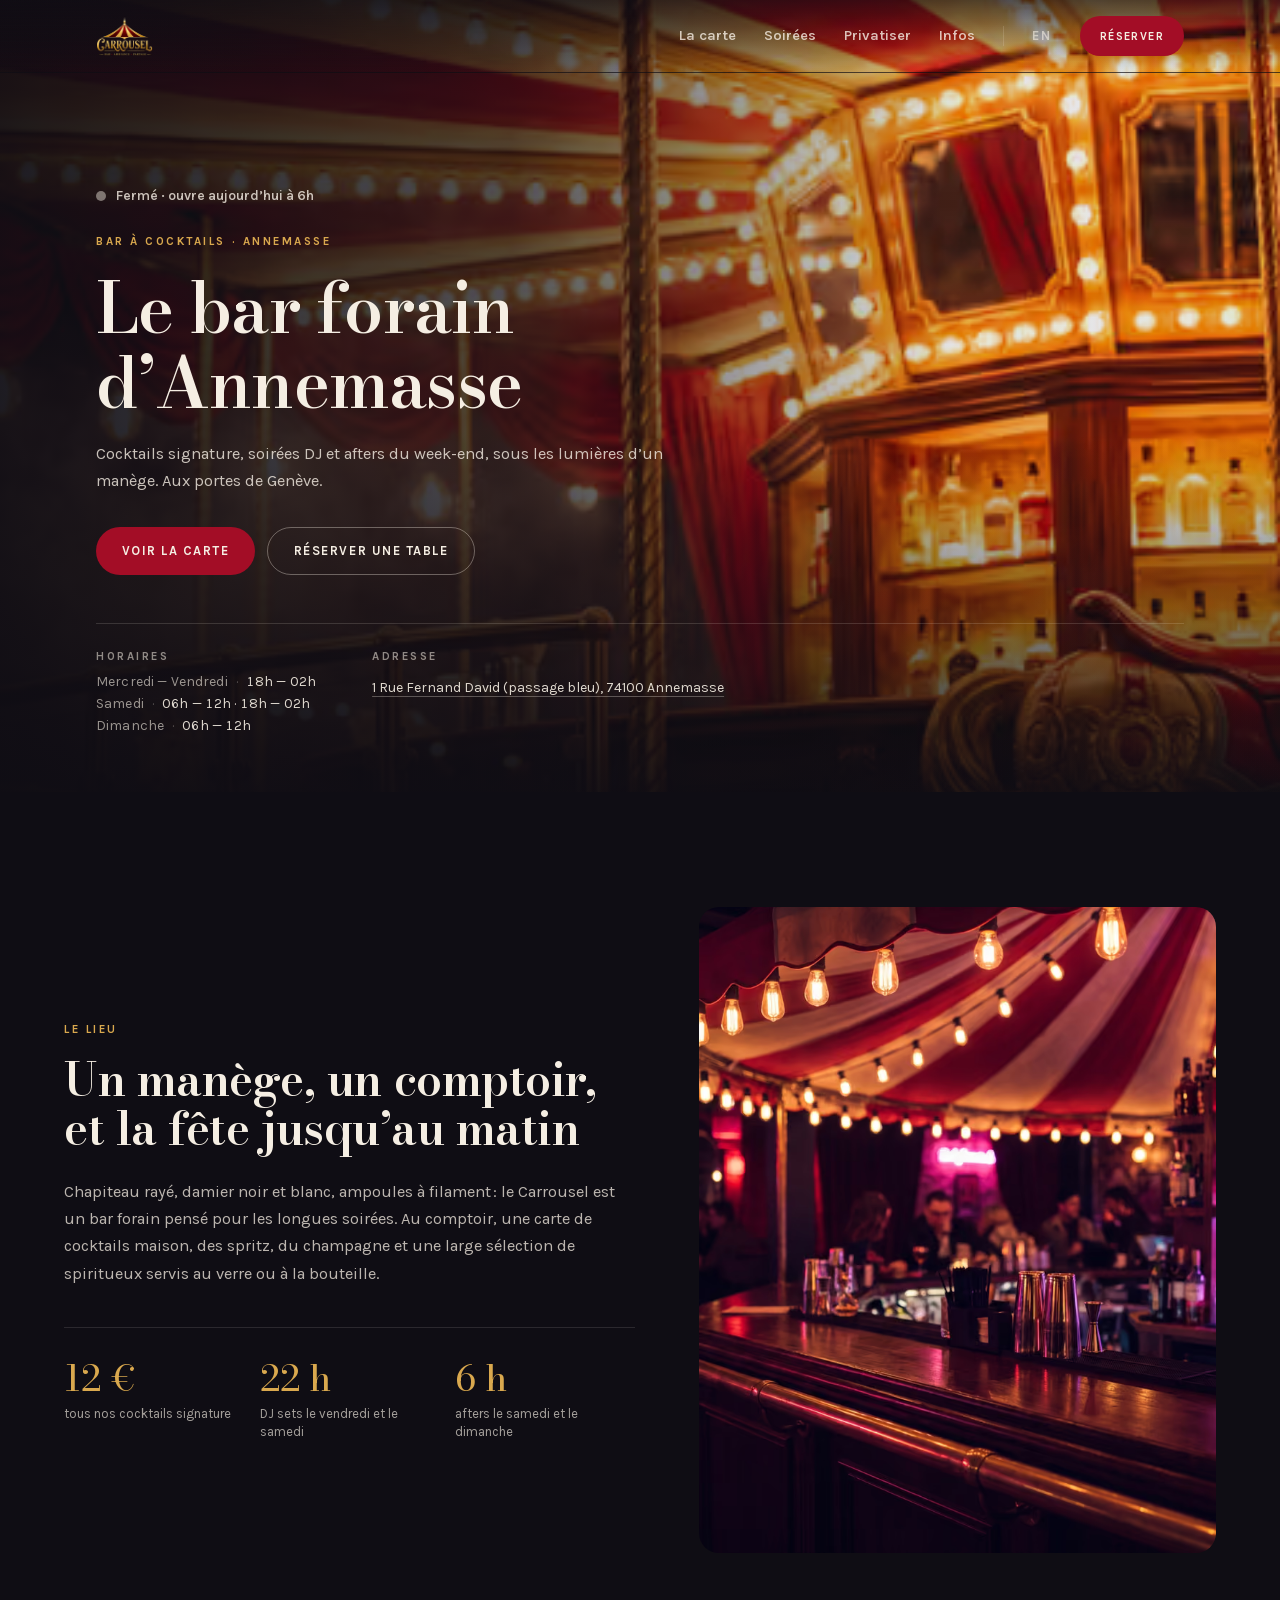
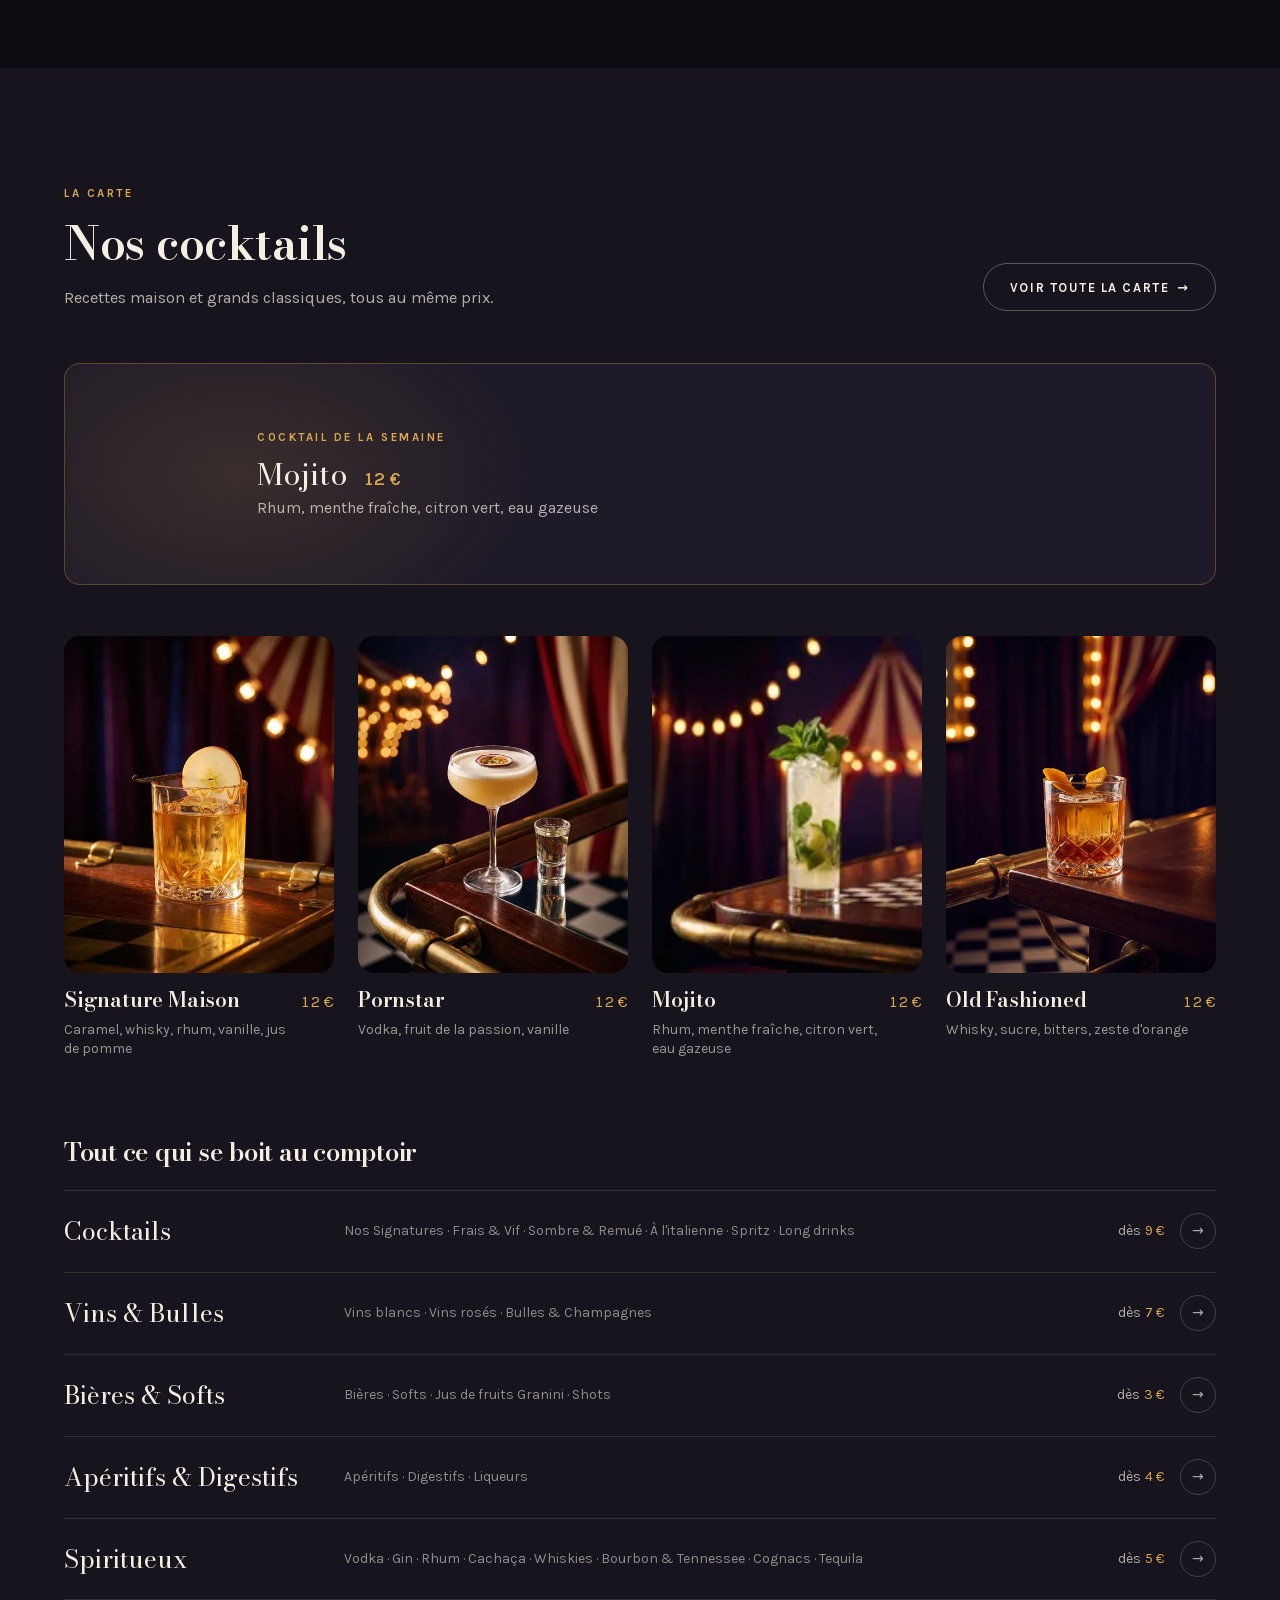
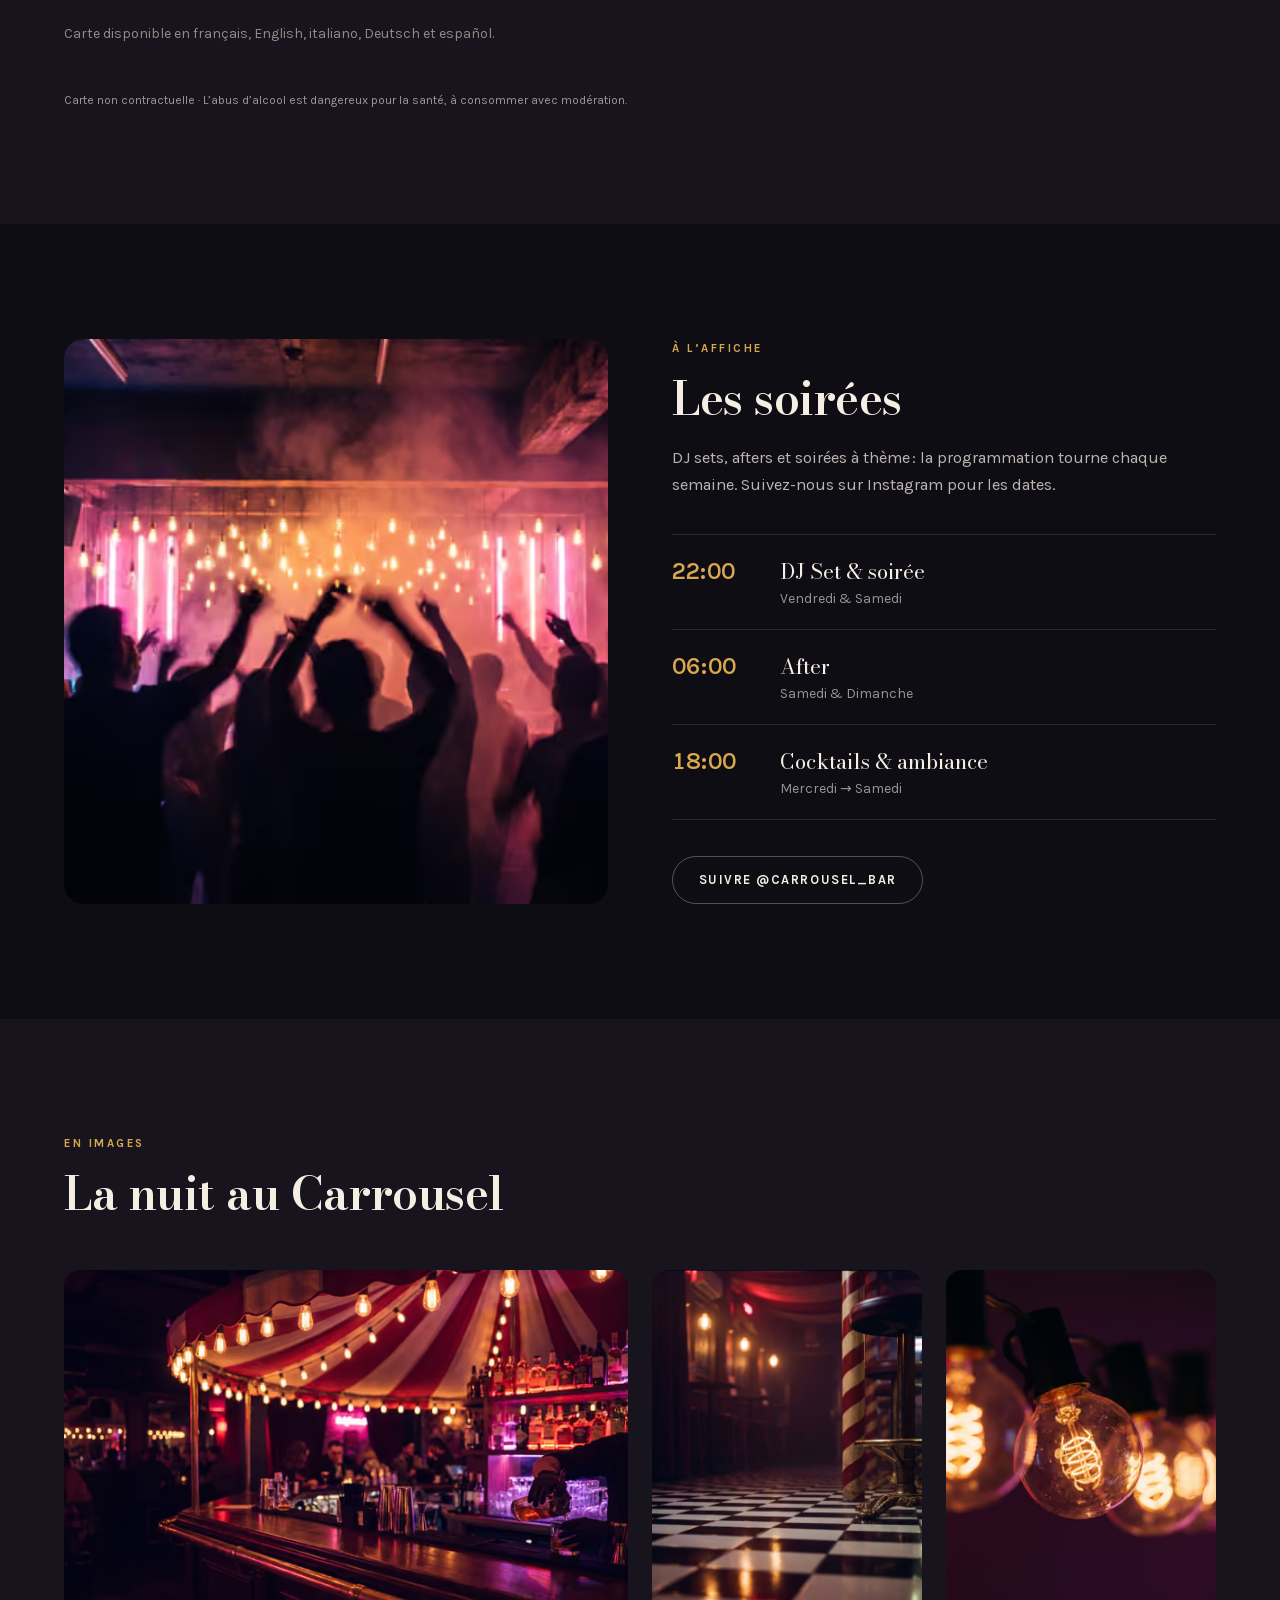
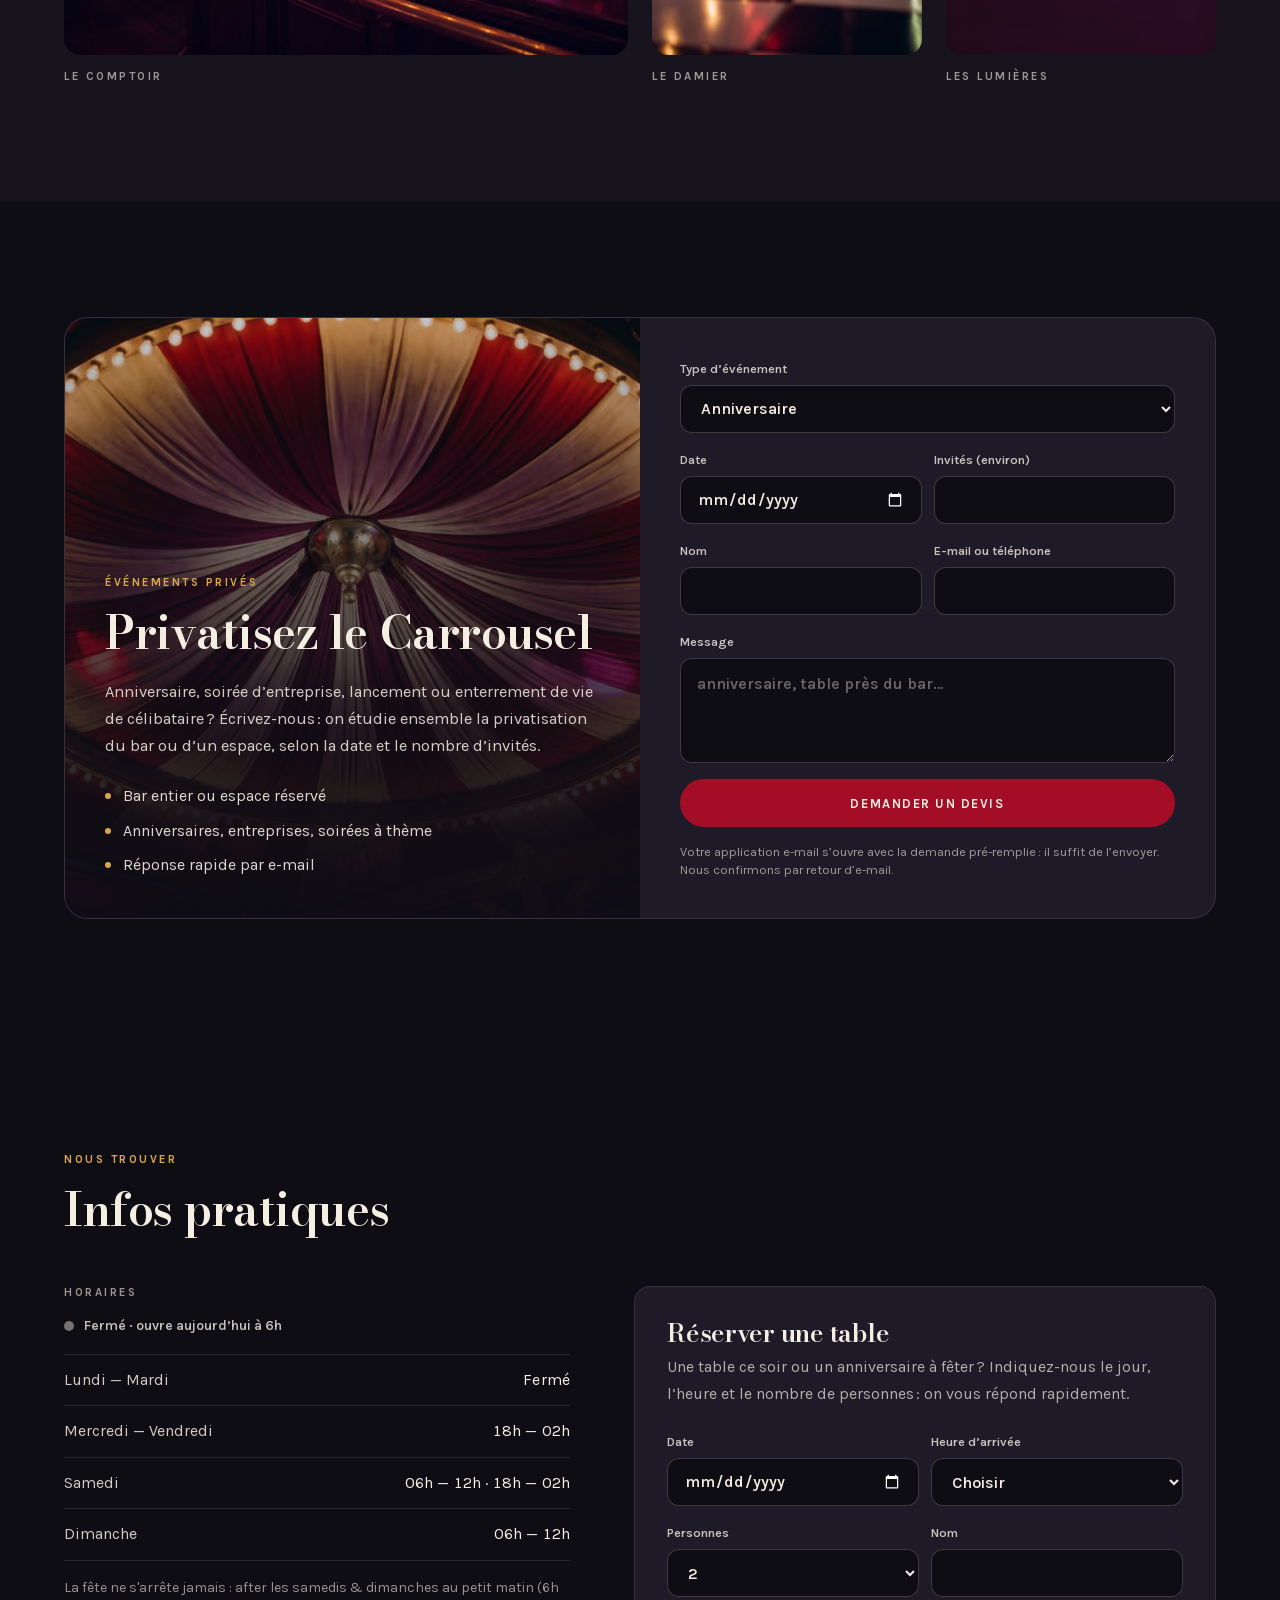
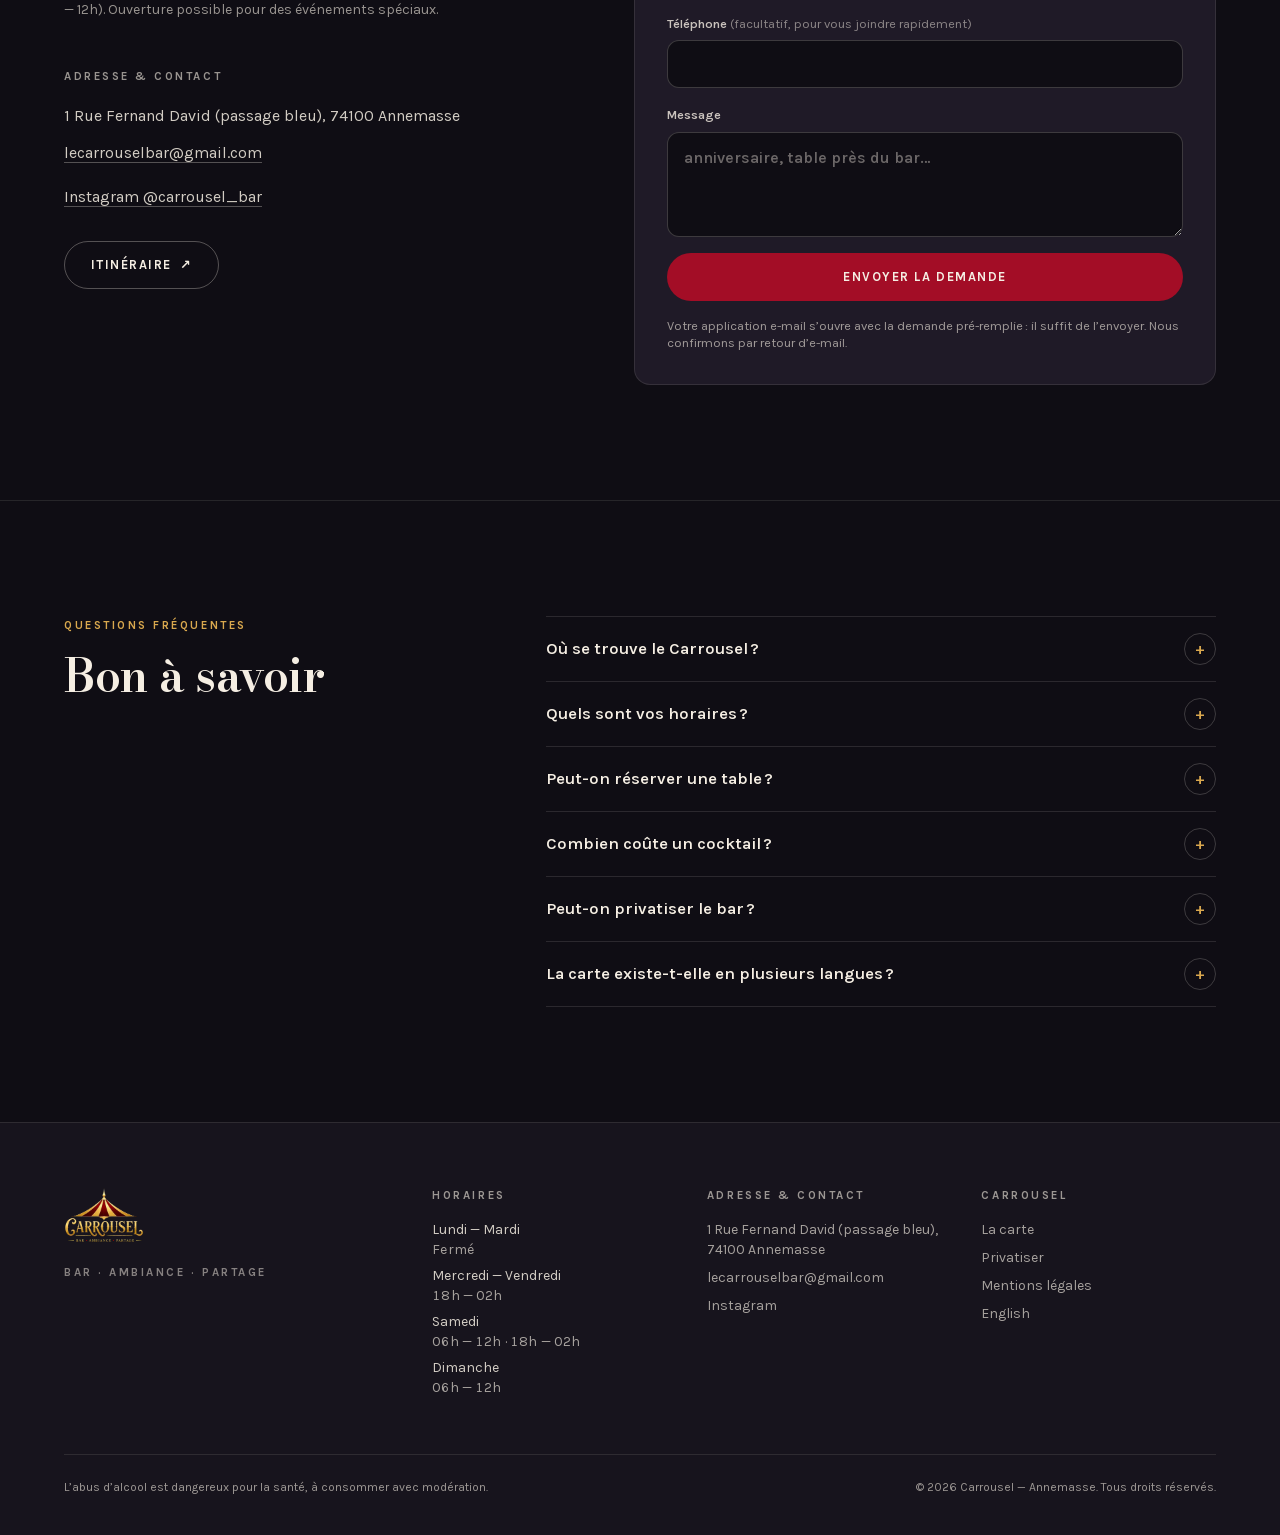
==== commit 105d20cb: "Carta digitale: nuovo design dalla carta stampata (rosso, titoli dipinti, mascotte, corsivi)" ====
--- a/index.html
+++ b/index.html
@@ -1,4 +1,5 @@
-<!DOCTYPE html><html lang="fr" class="bodoni_moda_bafb91ea-module__stlXZG__variable karla_78029e28-module__QQIApa__variable"><head><meta charSet="utf-8"/><meta name="viewport" content="width=device-width, initial-scale=1"/><link rel="preload" href="/_next/static/media/52b5d5098cb87ddd-s.p.3r2y_bth_sjsm.woff2" as="font" crossorigin="" type="font/woff2"/><link rel="preload" href="/_next/static/media/680aa1e827d679d2-s.p.42ymt1gosxo71.woff2" as="font" crossorigin="" type="font/woff2"/><link rel="preload" as="image" imageSrcSet="/brand/logo-240.webp 240w, /brand/logo-360.webp 360w, /brand/logo-480.webp 480w, /brand/logo-960.webp 960w" imageSizes="140px" fetchPriority="auto"/><link rel="preload" as="image" type="image/avif" fetchPriority="high" imageSrcSet="/ambiance/hero-portrait-480.avif 480w, /ambiance/hero-portrait-720.avif 720w, /ambiance/hero-portrait-1080.avif 1080w" imageSizes="100vw" media="(max-width: 768px)"/><link rel="preload" as="image" type="image/avif" fetchPriority="high" imageSrcSet="/ambiance/hero-640.avif 640w, /ambiance/hero-1024.avif 1024w, /ambiance/hero-1600.avif 1600w, /ambiance/hero-2200.avif 2200w" imageSizes="100vw" media="(min-width: 769px)"/><style data-precedence="next" data-href="/_next/static/chunks/1s-9nbwp1zewi.css">@layer properties{@supports (((-webkit-hyphens:none)) and (not (margin-trim:inline))) or ((-moz-orient:inline) and (not (color:rgb(from red r g b)))){*,:before,:after,::backdrop{--tw-translate-x:0;--tw-translate-y:0;--tw-translate-z:0;--tw-rotate-x:initial;--tw-rotate-y:initial;--tw-rotate-z:initial;--tw-skew-x:initial;--tw-skew-y:initial;--tw-space-y-reverse:0;--tw-divide-y-reverse:0;--tw-border-style:solid;--tw-gradient-position:initial;--tw-gradient-from:#0000;--tw-gradient-via:#0000;--tw-gradient-to:#0000;--tw-gradient-stops:initial;--tw-gradient-via-stops:initial;--tw-gradient-from-position:0%;--tw-gradient-via-position:50%;--tw-gradient-to-position:100%;--tw-leading:initial;--tw-font-weight:initial;--tw-tracking:initial;--tw-shadow:0 0 #0000;--tw-shadow-color:initial;--tw-shadow-alpha:100%;--tw-inset-shadow:0 0 #0000;--tw-inset-shadow-color:initial;--tw-inset-shadow-alpha:100%;--tw-ring-color:initial;--tw-ring-shadow:0 0 #0000;--tw-inset-ring-color:initial;--tw-inset-ring-shadow:0 0 #0000;--tw-ring-inset:initial;--tw-ring-offset-width:0px;--tw-ring-offset-color:#fff;--tw-ring-offset-shadow:0 0 #0000;--tw-blur:initial;--tw-brightness:initial;--tw-contrast:initial;--tw-grayscale:initial;--tw-hue-rotate:initial;--tw-invert:initial;--tw-opacity:initial;--tw-saturate:initial;--tw-sepia:initial;--tw-drop-shadow:initial;--tw-drop-shadow-color:initial;--tw-drop-shadow-alpha:100%;--tw-drop-shadow-size:initial;--tw-backdrop-blur:initial;--tw-backdrop-brightness:initial;--tw-backdrop-contrast:initial;--tw-backdrop-grayscale:initial;--tw-backdrop-hue-rotate:initial;--tw-backdrop-invert:initial;--tw-backdrop-opacity:initial;--tw-backdrop-saturate:initial;--tw-backdrop-sepia:initial;--tw-duration:initial;--tw-ease:initial}}}@layer theme{:root,:host{--font-sans:-apple-system, BlinkMacSystemFont, "Segoe UI", Roboto, "Helvetica Neue", "Noto Sans", Arial, sans-serif, "Apple Color Emoji", "Segoe UI Emoji", "Segoe UI Symbol", "Noto Color Emoji";--font-mono:ui-monospace, SFMono-Regular, Menlo, Monaco, Consolas, "Liberation Mono", "Courier New", monospace;--color-emerald-400:#00d294;--spacing:.25rem;--container-xl:36rem;--container-2xl:42rem;--container-3xl:48rem;--container-5xl:64rem;--container-6xl:72rem;--text-xs:.75rem;--text-xs--line-height:calc(1 / .75);--text-sm:.875rem;--text-sm--line-height:calc(1.25 / .875);--text-base:1rem;--text-base--line-height:calc(1.5 / 1);--text-lg:1.125rem;--text-lg--line-height:calc(1.75 / 1.125);--text-2xl:1.5rem;--text-2xl--line-height:calc(2 / 1.5);--font-weight-normal:400;--font-weight-semibold:600;--font-weight-bold:700;--leading-tight:1.25;--leading-snug:1.375;--leading-relaxed:1.625;--radius-lg:.5rem;--radius-xl:.75rem;--radius-2xl:1rem;--animate-ping:ping 1s cubic-bezier(0, 0, .2, 1) infinite;--blur-md:12px;--default-transition-duration:.15s;--default-transition-timing-function:cubic-bezier(.4, 0, .2, 1);--default-font-family:var(--font-sans);--default-mono-font-family:var(--font-mono);--color-nuit:#0f0d14;--color-nuit-2:#17141d;--color-velours:#1f1a27;--color-or:#d9a84e;--color-rouge:#c8102e;--color-rouge-2:#a30d26;--color-creme:#f5eee3;--font-display:var(--ff-display), "Bodoni 72", Didot, Georgia, serif;--font-body:var(--ff-body), system-ui, -apple-system, "Segoe UI", sans-serif;--text-display-xl:clamp(2.6rem, 5.4vw, 5rem);--text-display-l:clamp(2rem, 3.6vw, 3.1rem);--text-display-m:clamp(1.35rem, 2vw, 1.65rem);--text-body-l:clamp(1.03rem, 1.2vw, 1.14rem);--space-section:clamp(4.5rem, 9vw, 8rem);--space-head:clamp(2rem, 4vw, 3.25rem);--ease-ride:cubic-bezier(.22, 1, .36, 1)}@supports (color:lab(0% 0 0)){:root,:host{--color-emerald-400:lab(75.0771% -60.7313 19.4146)}}}@layer base{*,:after,:before,::backdrop{box-sizing:border-box;border:0 solid;margin:0;padding:0}::file-selector-button{box-sizing:border-box;border:0 solid;margin:0;padding:0}html,:host{-webkit-text-size-adjust:100%;tab-size:4;line-height:1.5;font-family:var(--default-font-family,-apple-system, BlinkMacSystemFont, "Segoe UI", Roboto, "Helvetica Neue", "Noto Sans", Arial, sans-serif, "Apple Color Emoji", "Segoe UI Emoji", "Segoe UI Symbol", "Noto Color Emoji");font-feature-settings:var(--default-font-feature-settings,normal);font-variation-settings:var(--default-font-variation-settings,normal);-webkit-tap-highlight-color:transparent}hr{height:0;color:inherit;border-top-width:1px}abbr:where([title]){-webkit-text-decoration:underline dotted;text-decoration:underline dotted}h1,h2,h3,h4,h5,h6{font-size:inherit;font-weight:inherit}a{color:inherit;-webkit-text-decoration:inherit;-webkit-text-decoration:inherit;-webkit-text-decoration:inherit;-webkit-text-decoration:inherit;text-decoration:inherit}b,strong{font-weight:bolder}code,kbd,samp,pre{font-family:var(--default-mono-font-family,ui-monospace, SFMono-Regular, Menlo, Monaco, Consolas, "Liberation Mono", "Courier New", monospace);font-feature-settings:var(--default-mono-font-feature-settings,normal);font-variation-settings:var(--default-mono-font-variation-settings,normal);font-size:1em}small{font-size:80%}sub,sup{vertical-align:baseline;font-size:75%;line-height:0;position:relative}sub{bottom:-.25em}sup{top:-.5em}table{text-indent:0;border-color:inherit;border-collapse:collapse}:-moz-focusring:where(:not(iframe)){outline:auto}progress{vertical-align:baseline}summary{display:list-item}ol,ul,menu{list-style:none}img,svg,video,canvas,audio,iframe,embed,object{vertical-align:middle;display:block}img,video{max-width:100%;height:auto}button,input,select,optgroup,textarea{font:inherit;font-feature-settings:inherit;font-variation-settings:inherit;letter-spacing:inherit;color:inherit;opacity:1;background-color:#0000;border-radius:0}::file-selector-button{font:inherit;font-feature-settings:inherit;font-variation-settings:inherit;letter-spacing:inherit;color:inherit;opacity:1;background-color:#0000;border-radius:0}:where(select:is([multiple],[size])) optgroup{font-weight:bolder}:where(select:is([multiple],[size])) optgroup option{padding-inline-start:20px}::file-selector-button{margin-inline-end:4px}::placeholder{opacity:1}@supports (not ((-webkit-appearance:-apple-pay-button))) or (contain-intrinsic-size:1px){::placeholder{color:currentColor}@supports (color:color-mix(in lab, red, red)){::placeholder{color:color-mix(in oklab, currentcolor 50%, transparent)}}}textarea{resize:vertical}::-webkit-search-decoration{-webkit-appearance:none}::-webkit-date-and-time-value{min-height:1lh;text-align:inherit}::-webkit-datetime-edit{display:inline-flex}::-webkit-datetime-edit-fields-wrapper{padding:0}::-webkit-datetime-edit{padding-block:0}::-webkit-datetime-edit-year-field{padding-block:0}::-webkit-datetime-edit-month-field{padding-block:0}::-webkit-datetime-edit-day-field{padding-block:0}::-webkit-datetime-edit-hour-field{padding-block:0}::-webkit-datetime-edit-minute-field{padding-block:0}::-webkit-datetime-edit-second-field{padding-block:0}::-webkit-datetime-edit-millisecond-field{padding-block:0}::-webkit-datetime-edit-meridiem-field{padding-block:0}::-webkit-calendar-picker-indicator{line-height:1}:-moz-ui-invalid{box-shadow:none}button,input:where([type=button],[type=reset],[type=submit]){appearance:button}::file-selector-button{appearance:button}::-webkit-inner-spin-button{height:auto}::-webkit-outer-spin-button{height:auto}[hidden]:where(:not([hidden=until-found])){display:none!important}html{-webkit-text-size-adjust:100%;scroll-behavior:smooth;scroll-padding-top:5rem;overflow-x:clip}body{background-color:var(--color-nuit);color:var(--color-creme);font-family:var(--font-body);-webkit-font-smoothing:antialiased;text-rendering:optimizelegibility;font-size:1rem;line-height:1.65;overflow-x:clip}h1,h2,h3,h4{font-family:var(--font-display);letter-spacing:-.01em;font-weight:600;line-height:1.08}p{text-wrap:pretty}h1,h2{text-wrap:balance}::selection{background-color:var(--color-or);color:var(--color-nuit)}:focus-visible{outline:2px solid var(--color-or);outline-offset:3px;border-radius:4px}img,video{max-width:100%;display:block}picture{display:contents}}@layer components;@layer utilities{.pointer-events-none{pointer-events:none}.visible{visibility:visible}.sr-only{clip-path:inset(50%);white-space:nowrap;border-width:0;width:1px;height:1px;margin:-1px;padding:0;position:absolute;overflow:hidden}.absolute{position:absolute}.fixed{position:fixed}.relative{position:relative}.static{position:static}.sticky{position:sticky}.inset-0{inset:0}.inset-x-0{inset-inline:0}.-top-40{top:calc(var(--spacing) * -40)}.top-0{top:0}.top-16{top:calc(var(--spacing) * 16)}.right-5{right:calc(var(--spacing) * 5)}.bottom-0{bottom:0}.bottom-5{bottom:calc(var(--spacing) * 5)}.left-1{left:var(--spacing)}.left-1\/2{left:50%}.isolate{isolation:isolate}.-z-10{z-index:calc(10 * -1)}.-z-20{z-index:calc(20 * -1)}.z-40{z-index:40}.z-50{z-index:50}.col-span-1{grid-column:span 1/span 1}.col-span-2{grid-column:span 2/span 2}.row-start-2{grid-row-start:2}.mx-auto{margin-inline:auto}.mt-\(--space-head\){margin-top:var(--space-head)}.mt-0{margin-top:0}.mt-0\.5{margin-top:calc(var(--spacing) * .5)}.mt-1{margin-top:var(--spacing)}.mt-1\.5{margin-top:calc(var(--spacing) * 1.5)}.mt-2{margin-top:calc(var(--spacing) * 2)}.mt-3{margin-top:calc(var(--spacing) * 3)}.mt-4{margin-top:calc(var(--spacing) * 4)}.mt-5{margin-top:calc(var(--spacing) * 5)}.mt-6{margin-top:calc(var(--spacing) * 6)}.mt-8{margin-top:calc(var(--spacing) * 8)}.mt-9{margin-top:calc(var(--spacing) * 9)}.mt-10{margin-top:calc(var(--spacing) * 10)}.mt-12{margin-top:calc(var(--spacing) * 12)}.mt-14{margin-top:calc(var(--spacing) * 14)}.mt-20{margin-top:calc(var(--spacing) * 20)}.-mr-2{margin-right:calc(var(--spacing) * -2)}.mb-1{margin-bottom:var(--spacing)}.mb-4{margin-bottom:calc(var(--spacing) * 4)}.mb-5{margin-bottom:calc(var(--spacing) * 5)}.mb-6{margin-bottom:calc(var(--spacing) * 6)}.mb-7{margin-bottom:calc(var(--spacing) * 7)}.ml-auto{margin-left:auto}.btn{min-height:3rem;font-family:var(--font-body);letter-spacing:.12em;text-transform:uppercase;transition:background-color .2s, color .2s, border-color .2s, transform .2s var(--ease-ride);border-radius:999px;justify-content:center;align-items:center;gap:.5rem;padding-inline:1.6rem;font-size:.8rem;font-weight:700;display:inline-flex}.block{display:block}.flex{display:flex}.grid{display:grid}.hidden{display:none}.inline{display:inline}.inline-block{display:inline-block}.inline-flex{display:inline-flex}.table{display:table}.aspect-\[4\/5\]{aspect-ratio:4/5}.size-1{width:var(--spacing);height:var(--spacing)}.size-1\.5{width:calc(var(--spacing) * 1.5);height:calc(var(--spacing) * 1.5)}.size-2{width:calc(var(--spacing) * 2);height:calc(var(--spacing) * 2)}.size-2\.5{width:calc(var(--spacing) * 2.5);height:calc(var(--spacing) * 2.5)}.size-5{width:calc(var(--spacing) * 5);height:calc(var(--spacing) * 5)}.size-8{width:calc(var(--spacing) * 8);height:calc(var(--spacing) * 8)}.size-9{width:calc(var(--spacing) * 9);height:calc(var(--spacing) * 9)}.size-11{width:calc(var(--spacing) * 11);height:calc(var(--spacing) * 11)}.size-12{width:calc(var(--spacing) * 12);height:calc(var(--spacing) * 12)}.size-\[5\.25rem\]{width:5.25rem;height:5.25rem}.h-0{height:0}.h-0\.5{height:calc(var(--spacing) * .5)}.h-5{height:calc(var(--spacing) * 5)}.h-9{height:calc(var(--spacing) * 9)}.h-10{height:calc(var(--spacing) * 10)}.h-11{height:calc(var(--spacing) * 11)}.h-12{height:calc(var(--spacing) * 12)}.h-14{height:calc(var(--spacing) * 14)}.h-16{height:calc(var(--spacing) * 16)}.h-80{height:calc(var(--spacing) * 80)}.h-auto{height:auto}.h-full{height:100%}.min-h-6{min-height:calc(var(--spacing) * 6)}.min-h-10{min-height:calc(var(--spacing) * 10)}.min-h-11{min-height:calc(var(--spacing) * 11)}.min-h-16{min-height:calc(var(--spacing) * 16)}.min-h-20{min-height:calc(var(--spacing) * 20)}.min-h-\[26rem\]{min-height:26rem}.min-h-\[70vh\]{min-height:70vh}.min-h-\[92svh\]{min-height:92svh}.w-1{width:var(--spacing)}.w-6{width:calc(var(--spacing) * 6)}.w-12{width:calc(var(--spacing) * 12)}.w-28{width:calc(var(--spacing) * 28)}.w-\[46rem\]{width:46rem}.w-auto{width:auto}.w-full{width:100%}.w-px{width:1px}.max-w-2xl{max-width:var(--container-2xl)}.max-w-3xl{max-width:var(--container-3xl)}.max-w-5xl{max-width:var(--container-5xl)}.max-w-6xl{max-width:var(--container-6xl)}.max-w-prose{max-width:65ch}.max-w-xl{max-width:var(--container-xl)}.min-w-0{min-width:0}.min-w-10{min-width:calc(var(--spacing) * 10)}.min-w-11{min-width:calc(var(--spacing) * 11)}.flex-1{flex:1}.shrink-0{flex-shrink:0}.-translate-x-1{--tw-translate-x:calc(var(--spacing) * -1);translate:var(--tw-translate-x) var(--tw-translate-y)}.-translate-x-1\/2{--tw-translate-x:calc(calc(1 / 2 * 100%) * -1);translate:var(--tw-translate-x) var(--tw-translate-y)}.-translate-y-\[7px\]{--tw-translate-y:calc(7px * -1);translate:var(--tw-translate-x) var(--tw-translate-y)}.translate-y-0{--tw-translate-y:0px;translate:var(--tw-translate-x) var(--tw-translate-y)}.translate-y-3{--tw-translate-y:calc(var(--spacing) * 3);translate:var(--tw-translate-x) var(--tw-translate-y)}.translate-y-\[7px\]{--tw-translate-y:7px;translate:var(--tw-translate-x) var(--tw-translate-y)}.-rotate-45{rotate:-45deg}.rotate-45{rotate:45deg}.transform{transform:var(--tw-rotate-x,) var(--tw-rotate-y,) var(--tw-rotate-z,) var(--tw-skew-x,) var(--tw-skew-y,)}.animate-ping{animation:var(--animate-ping)}.cursor-pointer{cursor:pointer}.resize{resize:both}.scroll-mt-24{scroll-margin-top:calc(var(--spacing) * 24)}.scroll-mt-32{scroll-margin-top:calc(var(--spacing) * 32)}.\[scrollbar-width\:none\]{scrollbar-width:none}.list-none{list-style-type:none}.grid-cols-2{grid-template-columns:repeat(2,minmax(0,1fr))}.grid-cols-3{grid-template-columns:repeat(3,minmax(0,1fr))}.grid-cols-\[1fr_auto\]{grid-template-columns:1fr auto}.grid-cols-\[5\.5rem_1fr\]{grid-template-columns:5.5rem 1fr}.flex-col{flex-direction:column}.flex-wrap{flex-wrap:wrap}.items-baseline{align-items:baseline}.items-center{align-items:center}.items-end{align-items:flex-end}.items-start{align-items:flex-start}.justify-between{justify-content:space-between}.justify-center{justify-content:center}.justify-end{justify-content:flex-end}.gap-0{gap:0}.gap-0\.5{gap:calc(var(--spacing) * .5)}.gap-1{gap:var(--spacing)}.gap-1\.5{gap:calc(var(--spacing) * 1.5)}.gap-2{gap:calc(var(--spacing) * 2)}.gap-2\.5{gap:calc(var(--spacing) * 2.5)}.gap-3{gap:calc(var(--spacing) * 3)}.gap-4{gap:calc(var(--spacing) * 4)}.gap-5{gap:calc(var(--spacing) * 5)}.gap-6{gap:calc(var(--spacing) * 6)}.gap-7{gap:calc(var(--spacing) * 7)}.gap-10{gap:calc(var(--spacing) * 10)}.gap-12{gap:calc(var(--spacing) * 12)}.gap-\[5px\]{gap:5px}:where(.space-y-0>:not(:last-child)){--tw-space-y-reverse:0;margin-block:0}:where(.space-y-0\.5>:not(:last-child)){--tw-space-y-reverse:0;margin-block-start:calc(calc(var(--spacing) * .5) * var(--tw-space-y-reverse));margin-block-end:calc(calc(var(--spacing) * .5) * calc(1 - var(--tw-space-y-reverse)))}:where(.space-y-1>:not(:last-child)){--tw-space-y-reverse:0;margin-block-start:calc(var(--spacing) * var(--tw-space-y-reverse));margin-block-end:calc(var(--spacing) * calc(1 - var(--tw-space-y-reverse)))}:where(.space-y-1\.5>:not(:last-child)){--tw-space-y-reverse:0;margin-block-start:calc(calc(var(--spacing) * 1.5) * var(--tw-space-y-reverse));margin-block-end:calc(calc(var(--spacing) * 1.5) * calc(1 - var(--tw-space-y-reverse)))}:where(.space-y-2>:not(:last-child)){--tw-space-y-reverse:0;margin-block-start:calc(calc(var(--spacing) * 2) * var(--tw-space-y-reverse));margin-block-end:calc(calc(var(--spacing) * 2) * calc(1 - var(--tw-space-y-reverse)))}.gap-x-3{column-gap:calc(var(--spacing) * 3)}.gap-x-4{column-gap:calc(var(--spacing) * 4)}.gap-x-5{column-gap:calc(var(--spacing) * 5)}.gap-x-6{column-gap:calc(var(--spacing) * 6)}.gap-x-14{column-gap:calc(var(--spacing) * 14)}.gap-y-1{row-gap:var(--spacing)}.gap-y-4{row-gap:calc(var(--spacing) * 4)}.gap-y-8{row-gap:calc(var(--spacing) * 8)}.gap-y-12{row-gap:calc(var(--spacing) * 12)}:where(.divide-y>:not(:last-child)){--tw-divide-y-reverse:0;border-bottom-style:var(--tw-border-style);border-top-style:var(--tw-border-style);border-top-width:calc(1px * var(--tw-divide-y-reverse));border-bottom-width:calc(1px * calc(1 - var(--tw-divide-y-reverse)))}:where(.divide-creme>:not(:last-child)){border-color:var(--color-creme)}:where(.divide-creme\/8>:not(:last-child)){border-color:#f5eee314}@supports (color:color-mix(in lab, red, red)){:where(.divide-creme\/8>:not(:last-child)){border-color:color-mix(in oklab, var(--color-creme) 8%, transparent)}}:where(.divide-creme\/10>:not(:last-child)){border-color:#f5eee31a}@supports (color:color-mix(in lab, red, red)){:where(.divide-creme\/10>:not(:last-child)){border-color:color-mix(in oklab, var(--color-creme) 10%, transparent)}}.self-center{align-self:center}.self-start{align-self:flex-start}.overflow-hidden{overflow:hidden}.overflow-x-auto{overflow-x:auto}.overflow-y-auto{overflow-y:auto}.rounded{border-radius:.25rem}.rounded-2xl{border-radius:var(--radius-2xl)}.rounded-\[1\.5rem\]{border-radius:1.5rem}.rounded-\[1\.25rem\]{border-radius:1.25rem}.rounded-full{border-radius:3.40282e38px}.rounded-lg{border-radius:var(--radius-lg)}.rounded-xl{border-radius:var(--radius-xl)}.border{border-style:var(--tw-border-style);border-width:1px}.border-y{border-block-style:var(--tw-border-style);border-block-width:1px}.border-t{border-top-style:var(--tw-border-style);border-top-width:1px}.border-b{border-bottom-style:var(--tw-border-style);border-bottom-width:1px}.border-creme{border-color:var(--color-creme)}.border-creme\/10{border-color:#f5eee31a}@supports (color:color-mix(in lab, red, red)){.border-creme\/10{border-color:color-mix(in oklab, var(--color-creme) 10%, transparent)}}.border-creme\/12{border-color:#f5eee31f}@supports (color:color-mix(in lab, red, red)){.border-creme\/12{border-color:color-mix(in oklab, var(--color-creme) 12%, transparent)}}.border-creme\/15{border-color:#f5eee326}@supports (color:color-mix(in lab, red, red)){.border-creme\/15{border-color:color-mix(in oklab, var(--color-creme) 15%, transparent)}}.border-creme\/20{border-color:#f5eee333}@supports (color:color-mix(in lab, red, red)){.border-creme\/20{border-color:color-mix(in oklab, var(--color-creme) 20%, transparent)}}.border-creme\/30{border-color:#f5eee34d}@supports (color:color-mix(in lab, red, red)){.border-creme\/30{border-color:color-mix(in oklab, var(--color-creme) 30%, transparent)}}.border-creme\/35{border-color:#f5eee359}@supports (color:color-mix(in lab, red, red)){.border-creme\/35{border-color:color-mix(in oklab, var(--color-creme) 35%, transparent)}}.border-or{border-color:var(--color-or)}.border-or\/30{border-color:#d9a84e4d}@supports (color:color-mix(in lab, red, red)){.border-or\/30{border-color:color-mix(in oklab, var(--color-or) 30%, transparent)}}.border-or\/40{border-color:#d9a84e66}@supports (color:color-mix(in lab, red, red)){.border-or\/40{border-color:color-mix(in oklab, var(--color-or) 40%, transparent)}}.border-or\/60{border-color:#d9a84e99}@supports (color:color-mix(in lab, red, red)){.border-or\/60{border-color:color-mix(in oklab, var(--color-or) 60%, transparent)}}.border-transparent{border-color:#0000}.bg-creme{background-color:var(--color-creme)}.bg-creme\/15{background-color:#f5eee326}@supports (color:color-mix(in lab, red, red)){.bg-creme\/15{background-color:color-mix(in oklab, var(--color-creme) 15%, transparent)}}.bg-creme\/45{background-color:#f5eee373}@supports (color:color-mix(in lab, red, red)){.bg-creme\/45{background-color:color-mix(in oklab, var(--color-creme) 45%, transparent)}}.bg-emerald-400{background-color:var(--color-emerald-400)}.bg-emerald-400\/60{background-color:#00d29499}@supports (color:color-mix(in lab, red, red)){.bg-emerald-400\/60{background-color:color-mix(in oklab, var(--color-emerald-400) 60%, transparent)}}.bg-nuit{background-color:var(--color-nuit)}.bg-nuit-2{background-color:var(--color-nuit-2)}.bg-nuit-2\/95{background-color:#17141df2}@supports (color:color-mix(in lab, red, red)){.bg-nuit-2\/95{background-color:color-mix(in oklab, var(--color-nuit-2) 95%, transparent)}}.bg-nuit\/90{background-color:#0f0d14e6}@supports (color:color-mix(in lab, red, red)){.bg-nuit\/90{background-color:color-mix(in oklab, var(--color-nuit) 90%, transparent)}}.bg-nuit\/95{background-color:#0f0d14f2}@supports (color:color-mix(in lab, red, red)){.bg-nuit\/95{background-color:color-mix(in oklab, var(--color-nuit) 95%, transparent)}}.bg-or{background-color:var(--color-or)}.bg-or\/10{background-color:#d9a84e1a}@supports (color:color-mix(in lab, red, red)){.bg-or\/10{background-color:color-mix(in oklab, var(--color-or) 10%, transparent)}}.bg-rouge{background-color:var(--color-rouge)}.bg-rouge-2{background-color:var(--color-rouge-2)}.bg-rouge\/15{background-color:#c8102e26}@supports (color:color-mix(in lab, red, red)){.bg-rouge\/15{background-color:color-mix(in oklab, var(--color-rouge) 15%, transparent)}}.bg-velours{background-color:var(--color-velours)}.bg-gradient-to-b{--tw-gradient-position:to bottom in oklab;background-image:linear-gradient(var(--tw-gradient-stops))}.bg-\[linear-gradient\(to_top\,rgba\(15\,13\,20\,0\.96\)_15\%\,rgba\(15\,13\,20\,0\.55\)_60\%\,rgba\(15\,13\,20\,0\.25\)\)\]{background-image:linear-gradient(#0f0d1440,#0f0d148c 40%,#0f0d14f5 85%)}.bg-\[linear-gradient\(to_top\,rgba\(15\,13\,20\,0\.98\)_0\%\,rgba\(15\,13\,20\,0\.9\)_45\%\,rgba\(15\,13\,20\,0\.62\)_75\%\,rgba\(15\,13\,20\,0\.55\)_100\%\)\]{background-image:linear-gradient(#0f0d148c 0%,#0f0d149e 25%,#0f0d14e6 55%,#0f0d14fa 100%)}.bg-\[radial-gradient\(420px_260px_at_15\%_50\%\,rgba\(217\,168\,78\,0\.14\)\,transparent_70\%\)\]{background-image:radial-gradient(420px 260px at 15%,#d9a84e24,#0000 70%)}.bg-\[radial-gradient\(ellipse\,rgba\(217\,168\,78\,0\.16\)\,transparent_70\%\)\]{background-image:radial-gradient(#d9a84e29,#0000 70%)}.from-nuit{--tw-gradient-from:var(--color-nuit);--tw-gradient-stops:var(--tw-gradient-via-stops,var(--tw-gradient-position), var(--tw-gradient-from) var(--tw-gradient-from-position), var(--tw-gradient-to) var(--tw-gradient-to-position))}.from-nuit\/70{--tw-gradient-from:#0f0d14b3}@supports (color:color-mix(in lab, red, red)){.from-nuit\/70{--tw-gradient-from:color-mix(in oklab, var(--color-nuit) 70%, transparent)}}.from-nuit\/70{--tw-gradient-stops:var(--tw-gradient-via-stops,var(--tw-gradient-position), var(--tw-gradient-from) var(--tw-gradient-from-position), var(--tw-gradient-to) var(--tw-gradient-to-position))}.to-transparent{--tw-gradient-to:transparent;--tw-gradient-stops:var(--tw-gradient-via-stops,var(--tw-gradient-position), var(--tw-gradient-from) var(--tw-gradient-from-position), var(--tw-gradient-to) var(--tw-gradient-to-position))}.\[mask-image\:linear-gradient\(to_right\,\#000_88\%\,transparent\)\]{-webkit-mask-image:linear-gradient(90deg,#000 88%,#0000);mask-image:linear-gradient(90deg,#000 88%,#0000)}.object-cover{object-fit:cover}.object-\[65\%_center\]{object-position:65% center}.object-\[center_60\%\]{object-position:center 60%}.p-1{padding:var(--spacing)}.p-4{padding:calc(var(--spacing) * 4)}.p-6{padding:calc(var(--spacing) * 6)}.p-7{padding:calc(var(--spacing) * 7)}.px-2{padding-inline:calc(var(--spacing) * 2)}.px-3{padding-inline:calc(var(--spacing) * 3)}.px-4{padding-inline:calc(var(--spacing) * 4)}.px-5{padding-inline:calc(var(--spacing) * 5)}.py-0{padding-block:0}.py-0\.5{padding-block:calc(var(--spacing) * .5)}.py-2{padding-block:calc(var(--spacing) * 2)}.py-3{padding-block:calc(var(--spacing) * 3)}.py-3\.5{padding-block:calc(var(--spacing) * 3.5)}.py-4{padding-block:calc(var(--spacing) * 4)}.py-5{padding-block:calc(var(--spacing) * 5)}.py-6{padding-block:calc(var(--spacing) * 6)}.py-12{padding-block:calc(var(--spacing) * 12)}.py-20{padding-block:calc(var(--spacing) * 20)}.section-y{padding-block:var(--space-section)}.pt-2{padding-top:calc(var(--spacing) * 2)}.pt-4{padding-top:calc(var(--spacing) * 4)}.pt-5{padding-top:calc(var(--spacing) * 5)}.pt-6{padding-top:calc(var(--spacing) * 6)}.pt-8{padding-top:calc(var(--spacing) * 8)}.pt-10{padding-top:calc(var(--spacing) * 10)}.pt-12{padding-top:calc(var(--spacing) * 12)}.pt-16{padding-top:calc(var(--spacing) * 16)}.pt-28{padding-top:calc(var(--spacing) * 28)}.pr-2{padding-right:calc(var(--spacing) * 2)}.pr-12{padding-right:calc(var(--spacing) * 12)}.pb-0{padding-bottom:0}.pb-0\.5{padding-bottom:calc(var(--spacing) * .5)}.pb-3{padding-bottom:calc(var(--spacing) * 3)}.pb-6{padding-bottom:calc(var(--spacing) * 6)}.pb-9{padding-bottom:calc(var(--spacing) * 9)}.pb-10{padding-bottom:calc(var(--spacing) * 10)}.pb-20{padding-bottom:calc(var(--spacing) * 20)}.pb-24{padding-bottom:calc(var(--spacing) * 24)}.text-center{text-align:center}.text-right{text-align:right}.kicker{font-family:var(--font-body);letter-spacing:.22em;text-transform:uppercase;font-size:.72rem;font-weight:700}.ticket-num{font-family:var(--font-body);font-variant-numeric:tabular-nums lining-nums;letter-spacing:.01em}.font-display{font-family:var(--font-display)}.text-2xl{font-size:var(--text-2xl);line-height:var(--tw-leading,var(--text-2xl--line-height))}.text-lg{font-size:var(--text-lg);line-height:var(--tw-leading,var(--text-lg--line-height))}.text-sm{font-size:var(--text-sm);line-height:var(--tw-leading,var(--text-sm--line-height))}.text-xs{font-size:var(--text-xs);line-height:var(--tw-leading,var(--text-xs--line-height))}.text-\[0\.8rem\]{font-size:.8rem}.text-\[0\.9rem\]{font-size:.9rem}.text-\[0\.65rem\]{font-size:.65rem}.text-\[0\.68rem\]{font-size:.68rem}.text-\[0\.72rem\]{font-size:.72rem}.text-\[0\.82rem\]{font-size:.82rem}.text-\[0\.88rem\]{font-size:.88rem}.text-\[0\.92rem\]{font-size:.92rem}.text-\[0\.95rem\]{font-size:.95rem}.text-\[1\.02rem\]{font-size:1.02rem}.text-\[1\.3rem\]{font-size:1.3rem}.text-\[1\.05rem\]{font-size:1.05rem}.text-\[1\.7rem\]{font-size:1.7rem}.text-\[1\.18rem\]{font-size:1.18rem}.text-\[1\.35rem\]{font-size:1.35rem}.text-\[1\.45rem\]{font-size:1.45rem}.text-\[1\.55rem\]{font-size:1.55rem}.text-\[16px\]{font-size:16px}.text-\[clamp\(1\.6rem\,3vw\,2\.3rem\)\]{font-size:clamp(1.6rem,3vw,2.3rem)}.text-\[clamp\(1\.9rem\,4vw\,2\.6rem\)\]{font-size:clamp(1.9rem,4vw,2.6rem)}.text-\[clamp\(2\.6rem\,7vw\,4\.2rem\)\]{font-size:clamp(2.6rem,7vw,4.2rem)}.text-body-l{font-size:var(--text-body-l)}.text-display-l{font-size:var(--text-display-l)}.text-display-m{font-size:var(--text-display-m)}.text-display-xl{font-size:var(--text-display-xl)}.leading-none{--tw-leading:1;line-height:1}.leading-relaxed{--tw-leading:var(--leading-relaxed);line-height:var(--leading-relaxed)}.leading-snug{--tw-leading:var(--leading-snug);line-height:var(--leading-snug)}.leading-tight{--tw-leading:var(--leading-tight);line-height:var(--leading-tight)}.font-bold{--tw-font-weight:var(--font-weight-bold);font-weight:var(--font-weight-bold)}.font-normal{--tw-font-weight:var(--font-weight-normal);font-weight:var(--font-weight-normal)}.font-semibold{--tw-font-weight:var(--font-weight-semibold);font-weight:var(--font-weight-semibold)}.tracking-\[0\.08em\]{--tw-tracking:.08em;letter-spacing:.08em}.tracking-\[0\.12em\]{--tw-tracking:.12em;letter-spacing:.12em}.tracking-\[0\.14em\]{--tw-tracking:.14em;letter-spacing:.14em}.text-\[\"\]\)\<\/script\>\<script\>self\.__next_f\.push\(\[1\,\"1\.02rem\]{color:"])</script><script>self.  next f.push([1,"1.02rem}.text-\[1\.02r\"\]\)\<\/script\>\<script\>self\.__next_f\.push\(\[1\,\"em\]{color:1.02r"])</script><script>self.  next f.push([1,"em}.text-creme{color:var(--color-creme)}.text-creme\/20{color:#f5eee333}@supports (color:color-mix(in lab, red, red)){.text-creme\/20{color:color-mix(in oklab, var(--color-creme) 20%, transparent)}}.text-creme\/30{color:#f5eee34d}@supports (color:color-mix(in lab, red, red)){.text-creme\/30{color:color-mix(in oklab, var(--color-creme) 30%, transparent)}}.text-creme\/50{color:#f5eee380}@supports (color:color-mix(in lab, red, red)){.text-creme\/50{color:color-mix(in oklab, var(--color-creme) 50%, transparent)}}.text-creme\/55{color:#f5eee38c}@supports (color:color-mix(in lab, red, red)){.text-creme\/55{color:color-mix(in oklab, var(--color-creme) 55%, transparent)}}.text-creme\/60{color:#f5eee399}@supports (color:color-mix(in lab, red, red)){.text-creme\/60{color:color-mix(in oklab, var(--color-creme) 60%, transparent)}}.text-creme\/65{color:#f5eee3a6}@supports (color:color-mix(in lab, red, red)){.text-creme\/65{color:color-mix(in oklab, var(--color-creme) 65%, transparent)}}.text-creme\/70{color:#f5eee3b3}@supports (color:color-mix(in lab, red, red)){.text-creme\/70{color:color-mix(in oklab, var(--color-creme) 70%, transparent)}}.text-creme\/75{color:#f5eee3bf}@supports (color:color-mix(in lab, red, red)){.text-creme\/75{color:color-mix(in oklab, var(--color-creme) 75%, transparent)}}.text-creme\/80{color:#f5eee3cc}@supports (color:color-mix(in lab, red, red)){.text-creme\/80{color:color-mix(in oklab, var(--color-creme) 80%, transparent)}}.text-creme\/85{color:#f5eee3d9}@supports (color:color-mix(in lab, red, red)){.text-creme\/85{color:color-mix(in oklab, var(--color-creme) 85%, transparent)}}.text-creme\/90{color:#f5eee3e6}@supports (color:color-mix(in lab, red, red)){.text-creme\/90{color:color-mix(in oklab, var(--color-creme) 90%, transparent)}}.text-creme\/95{color:#f5eee3f2}@supports (color:color-mix(in lab, red, red)){.text-creme\/95{color:color-mix(in oklab, var(--color-creme) 95%, transparent)}}.text-nuit{color:var(--color-nuit)}.text-or{color:var(--color-or)}.uppercase{text-transform:uppercase}.not-italic{font-style:normal}.underline{text-decoration-line:underline}.decoration-creme{-webkit-text-decoration-color:var(--color-creme);-webkit-text-decoration-color:var(--color-creme);-webkit-text-decoration-color:var(--color-creme);text-decoration-color:var(--color-creme)}.decoration-creme\/30{text-decoration-color:#f5eee34d}@supports (color:color-mix(in lab, red, red)){.decoration-creme\/30{-webkit-text-decoration-color:color-mix(in oklab, var(--color-creme) 30%, transparent);-webkit-text-decoration-color:color-mix(in oklab, var(--color-creme) 30%, transparent);-webkit-text-decoration-color:color-mix(in oklab, var(--color-creme) 30%, transparent);text-decoration-color:color-mix(in oklab, var(--color-creme) 30%, transparent)}}.underline-offset-4{text-underline-offset:4px}.\[color-scheme\:dark\]{--lightningcss-light: ;--lightningcss-dark:initial;color-scheme:dark}.opacity-0{opacity:0}.opacity-100{opacity:1}.shadow-\[0_8px_24px_rgba\(0\,0\,0\,0\.5\)\]{--tw-shadow:0 8px 24px var(--tw-shadow-color,#00000080);box-shadow:var(--tw-inset-shadow), var(--tw-inset-ring-shadow), var(--tw-ring-offset-shadow), var(--tw-ring-shadow), var(--tw-shadow)}.blur{--tw-blur:blur(8px);filter:var(--tw-blur,) var(--tw-brightness,) var(--tw-contrast,) var(--tw-grayscale,) var(--tw-hue-rotate,) var(--tw-invert,) var(--tw-saturate,) var(--tw-sepia,) var(--tw-drop-shadow,)}.backdrop-blur{--tw-backdrop-blur:blur(8px);-webkit-backdrop-filter:var(--tw-backdrop-blur,) var(--tw-backdrop-brightness,) var(--tw-backdrop-contrast,) var(--tw-backdrop-grayscale,) var(--tw-backdrop-hue-rotate,) var(--tw-backdrop-invert,) var(--tw-backdrop-opacity,) var(--tw-backdrop-saturate,) var(--tw-backdrop-sepia,);backdrop-filter:var(--tw-backdrop-blur,) var(--tw-backdrop-brightness,) var(--tw-backdrop-contrast,) var(--tw-backdrop-grayscale,) var(--tw-backdrop-hue-rotate,) var(--tw-backdrop-invert,) var(--tw-backdrop-opacity,) var(--tw-backdrop-saturate,) var(--tw-backdrop-sepia,)}.backdrop-blur-md{--tw-backdrop-blur:blur(var(--blur-md));-webkit-backdrop-filter:var(--tw-backdrop-blur,) var(--tw-backdrop-brightness,) var(--tw-backdrop-contrast,) var(--tw-backdrop-grayscale,) var(--tw-backdrop-hue-rotate,) var(--tw-backdrop-invert,) var(--tw-backdrop-opacity,) var(--tw-backdrop-saturate,) var(--tw-backdrop-sepia,);backdrop-filter:var(--tw-backdrop-blur,) var(--tw-backdrop-brightness,) var(--tw-backdrop-contrast,) var(--tw-backdrop-grayscale,) var(--tw-backdrop-hue-rotate,) var(--tw-backdrop-invert,) var(--tw-backdrop-opacity,) var(--tw-backdrop-saturate,) var(--tw-backdrop-sepia,)}.transition{transition-property:color,background-color,border-color,outline-color,text-decoration-color,fill,stroke,--tw-gradient-from,--tw-gradient-via,--tw-gradient-to,opacity,box-shadow,transform,translate,scale,rotate,filter,-webkit-backdrop-filter,backdrop-filter,display,content-visibility,overlay,pointer-events;transition-timing-function:var(--tw-ease,var(--default-transition-timing-function));transition-duration:var(--tw-duration,var(--default-transition-duration))}.transition-\[background-color\,border-color\]{transition-property:background-color,border-color;transition-timing-function:var(--tw-ease,var(--default-transition-timing-function));transition-duration:var(--tw-duration,var(--default-transition-duration))}.transition-all{transition-property:all;transition-timing-function:var(--tw-ease,var(--default-transition-timing-function));transition-duration:var(--tw-duration,var(--default-transition-duration))}.transition-colors{transition-property:color,background-color,border-color,outline-color,text-decoration-color,fill,stroke,--tw-gradient-from,--tw-gradient-via,--tw-gradient-to;transition-timing-function:var(--tw-ease,var(--default-transition-timing-function));transition-duration:var(--tw-duration,var(--default-transition-duration))}.transition-opacity{transition-property:opacity;transition-timing-function:var(--tw-ease,var(--default-transition-timing-function));transition-duration:var(--tw-duration,var(--default-transition-duration))}.transition-transform{transition-property:transform,translate,scale,rotate;transition-timing-function:var(--tw-ease,var(--default-transition-timing-function));transition-duration:var(--tw-duration,var(--default-transition-duration))}.duration-300{--tw-duration:.3s;transition-duration:.3s}.duration-700{--tw-duration:.7s;transition-duration:.7s}.ease-\(--ease-ride\){--tw-ease:var(--ease-ride);transition-timing-function:var(--ease-ride)}.group-open\:rotate-45:is(:where(.group):is([open],:popover-open,:open) *){rotate:45deg}@media (hover:hover){.group-hover\:scale-\[1\.04\]:is(:where(.group):hover *){scale:1.04}.group-hover\:border-or:is(:where(.group):hover *){border-color:var(--color-or)}.group-hover\:text-or:is(:where(.group):hover *){color:var(--color-or)}}.placeholder\:text-creme\/40::placeholder{color:#f5eee366}@supports (color:color-mix(in lab, red, red)){.placeholder\:text-creme\/40::placeholder{color:color-mix(in oklab, var(--color-creme) 40%, transparent)}}.placeholder\:text-creme\/60::placeholder{color:#f5eee399}@supports (color:color-mix(in lab, red, red)){.placeholder\:text-creme\/60::placeholder{color:color-mix(in oklab, var(--color-creme) 60%, transparent)}}.empty\:hidden:empty{display:none}@media (hover:hover){.hover\:border-creme:hover{border-color:var(--color-creme)}.hover\:bg-creme\/5:hover{background-color:#f5eee30d}@supports (color:color-mix(in lab, red, red)){.hover\:bg-creme\/5:hover{background-color:color-mix(in oklab, var(--color-creme) 5%, transparent)}}.hover\:bg-creme\/8:hover{background-color:#f5eee314}@supports (color:color-mix(in lab, red, red)){.hover\:bg-creme\/8:hover{background-color:color-mix(in oklab, var(--color-creme) 8%, transparent)}}.hover\:bg-rouge:hover{background-color:var(--color-rouge)}.hover\:text-creme:hover{color:var(--color-creme)}.hover\:text-or:hover{color:var(--color-or)}.hover\:underline:hover{text-decoration-line:underline}.hover\:decoration-or:hover{-webkit-text-decoration-color:var(--color-or);-webkit-text-decoration-color:var(--color-or);-webkit-text-decoration-color:var(--color-or);text-decoration-color:var(--color-or)}}.focus\:not-sr-only:focus{clip-path:none;white-space:normal;width:auto;height:auto;margin:0;padding:0;position:static;overflow:visible}.focus\:fixed:focus{position:fixed}.focus\:top-4:focus{top:calc(var(--spacing) * 4)}.focus\:left-4:focus{left:calc(var(--spacing) * 4)}.focus\:z-\[60\]:focus{z-index:60}.focus\:rounded:focus{border-radius:.25rem}.focus\:border-or:focus{border-color:var(--color-or)}.focus\:bg-creme:focus{background-color:var(--color-creme)}.focus\:px-4:focus{padding-inline:calc(var(--spacing) * 4)}.focus\:py-2:focus{padding-block:calc(var(--spacing) * 2)}.focus\:text-nuit:focus{color:var(--color-nuit)}.focus\:outline-none:focus{--tw-outline-style:none;outline-style:none}@media (min-width:40rem){.sm\:col-span-1{grid-column:span 1/span 1}.sm\:size-24{width:calc(var(--spacing) * 24);height:calc(var(--spacing) * 24)}.sm\:h-10{height:calc(var(--spacing) * 10)}.sm\:w-14{width:calc(var(--spacing) * 14)}.sm\:grid-cols-2{grid-template-columns:repeat(2,minmax(0,1fr))}.sm\:grid-cols-\[9rem_1fr\]{grid-template-columns:9rem 1fr}.sm\:grid-cols-\[auto_1fr\]{grid-template-columns:auto 1fr}.sm\:flex-row{flex-direction:row}.sm\:items-center{align-items:center}.sm\:gap-5{gap:calc(var(--spacing) * 5)}.sm\:gap-7{gap:calc(var(--spacing) * 7)}.sm\:gap-x-14{column-gap:calc(var(--spacing) * 14)}.sm\:p-5{padding:calc(var(--spacing) * 5)}.sm\:p-8{padding:calc(var(--spacing) * 8)}.sm\:p-10{padding:calc(var(--spacing) * 10)}.sm\:text-base{font-size:var(--text-base);line-height:var(--tw-leading,var(--text-base--line-height))}.sm\:text-\[1\.9rem\]{font-size:1.9rem}}@media (min-width:48rem){.md\:order-1{order:1}.md\:order-2{order:2}.md\:col-span-1{grid-column:span 1/span 1}.md\:col-span-2{grid-column:span 2/span 2}.md\:col-start-1{grid-column-start:1}.md\:col-start-2{grid-column-start:2}.md\:col-start-3{grid-column-start:3}.md\:row-start-1{grid-row-start:1}.md\:mt-0{margin-top:0}.md\:aspect-auto{aspect-ratio:auto}.md\:h-10{height:calc(var(--spacing) * 10)}.md\:h-18{height:calc(var(--spacing) * 18)}.md\:min-h-0{min-height:0}.md\:min-h-\[88vh\]{min-height:88vh}.md\:grid-cols-2{grid-template-columns:repeat(2,minmax(0,1fr))}.md\:grid-cols-4{grid-template-columns:repeat(4,minmax(0,1fr))}.md\:grid-cols-\[1\.05fr_0\.95fr\]{grid-template-columns:1.05fr .95fr}.md\:grid-cols-\[1fr_1\.6fr\]{grid-template-columns:1fr 1.6fr}.md\:grid-cols-\[16rem_1fr_auto\]{grid-template-columns:16rem 1fr auto}.md\:grid-rows-\[26rem\]{grid-template-rows:26rem}.md\:flex-row{flex-direction:row}.md\:items-end{align-items:flex-end}.md\:justify-between{justify-content:space-between}.md\:gap-16{gap:calc(var(--spacing) * 16)}:where(.md\:space-y-2>:not(:last-child)){--tw-space-y-reverse:0;margin-block-start:calc(calc(var(--spacing) * 2) * var(--tw-space-y-reverse));margin-block-end:calc(calc(var(--spacing) * 2) * calc(1 - var(--tw-space-y-reverse)))}.md\:gap-x-6{column-gap:calc(var(--spacing) * 6)}.md\:gap-x-10{column-gap:calc(var(--spacing) * 10)}:where(.md\:divide-y-0>:not(:last-child)){--tw-divide-y-reverse:0;border-bottom-style:var(--tw-border-style);border-top-style:var(--tw-border-style);border-top-width:calc(0px * var(--tw-divide-y-reverse));border-bottom-width:calc(0px * calc(1 - var(--tw-divide-y-reverse)))}.md\:self-auto{align-self:auto}.md\:bg-\[linear-gradient\(to_right\,rgba\(15\,13\,20\,0\.94\)_0\%\,rgba\(15\,13\,20\,0\.72\)_40\%\,rgba\(15\,13\,20\,0\.1\)_75\%\)\,linear-gradient\(to_top\,rgba\(15\,13\,20\,0\.9\)_0\%\,transparent_45\%\)\]{background-image:linear-gradient(90deg,#0f0d14f0 0%,#0f0d14b8 40%,#0f0d141a 75%),linear-gradient(#0000 55%,#0f0d14e6 100%)}.md\:px-8{padding-inline:calc(var(--spacing) * 8)}.md\:pt-16{padding-top:calc(var(--spacing) * 16)}.md\:pb-14{padding-bottom:calc(var(--spacing) * 14)}.md\:text-\[1\.55rem\]{font-size:1.55rem}}@media (min-width:64rem){.lg\:col-span-2{grid-column:span 2/span 2}.lg\:flex{display:flex}.lg\:hidden{display:none}.lg\:grid-cols-1{grid-template-columns:repeat(1,minmax(0,1fr))}.lg\:grid-cols-2{grid-template-columns:repeat(2,minmax(0,1fr))}.lg\:grid-cols-\[1\.4fr_1fr_1fr_1fr\]{grid-template-columns:1.4fr 1fr 1fr 1fr}.lg\:grid-cols-\[1fr_1\.15fr\]{grid-template-columns:1fr 1.15fr}.lg\:items-start{align-items:flex-start}.lg\:gap-16{gap:calc(var(--spacing) * 16)}}.\[\&\:\:-webkit-details-marker\]\:hidden::-webkit-details-marker{display:none}.\[\&\:\:-webkit-scrollbar\]\:hidden::-webkit-scrollbar{display:none}.\[\\u0026\:\:-webkit-details-marker\]\:hidden:is(){display:none}.\[\\u0026\\u003ediv\]\:aspect-\[3\/2\]:is(u0026u003ediv){aspect-ratio:3/2}.\[\\u0026\\u003ediv\]\:aspect-\[4\/5\]:is(u0026u003ediv){aspect-ratio:4/5}@media (min-width:48rem){.md\:\[\\u0026\\u003ediv\]\:aspect-auto:is(u0026u003ediv){aspect-ratio:auto}.md\:\[\\u0026\\u003ediv\]\:flex-1:is(u0026u003ediv){flex:1}.md\:\[\\u0026\\u003eli\]\:border-b:is(u0026u003eli){border-bottom-style:var(--tw-border-style);border-bottom-width:1px}.md\:\[\\u0026\\u003eli\]\:border-creme\/8:is(u0026u003eli){border-color:#f5eee314}@supports (color:color-mix(in lab, red, red)){.md\:\[\\u0026\\u003eli\]\:border-creme\/8:is(u0026u003eli){border-color:color-mix(in oklab, var(--color-creme) 8%, transparent)}}}.\[\&\>div\]\:aspect-\[3\/2\]>div{aspect-ratio:3/2}.\[\&\>div\]\:aspect-\[4\/5\]>div{aspect-ratio:4/5}@media (min-width:48rem){.md\:\[\&\>div\]\:aspect-auto>div{aspect-ratio:auto}.md\:\[\&\>div\]\:flex-1>div{flex:1}.md\:\[\&\>li\]\:border-b>li{border-bottom-style:var(--tw-border-style);border-bottom-width:1px}.md\:\[\&\>li\]\:border-creme\/8>li{border-color:#f5eee314}@supports (color:color-mix(in lab, red, red)){.md\:\[\&\>li\]\:border-creme\/8>li{border-color:color-mix(in oklab, var(--color-creme) 8%, transparent)}}}}.reveal{opacity:0;transition:opacity .7s var(--ease-ride), transform .7s var(--ease-ride);transition-delay:var(--rd,0s);transform:translateY(14px)}.reveal.is-in{opacity:1;transform:none}@media (prefers-reduced-motion:reduce){html{scroll-behavior:auto}*,:before,:after{transition-duration:.01ms!important;animation-duration:.01ms!important;animation-iteration-count:1!important}.reveal{opacity:1!important;transform:none!important}}@property --tw-translate-x{syntax:"*";inherits:false;initial-value:0}@property --tw-translate-y{syntax:"*";inherits:false;initial-value:0}@property --tw-translate-z{syntax:"*";inherits:false;initial-value:0}@property --tw-rotate-x{syntax:"*";inherits:false}@property --tw-rotate-y{syntax:"*";inherits:false}@property --tw-rotate-z{syntax:"*";inherits:false}@property --tw-skew-x{syntax:"*";inherits:false}@property --tw-skew-y{syntax:"*";inherits:false}@property --tw-space-y-reverse{syntax:"*";inherits:false;initial-value:0}@property --tw-divide-y-reverse{syntax:"*";inherits:false;initial-value:0}@property --tw-border-style{syntax:"*";inherits:false;initial-value:solid}@property --tw-gradient-position{syntax:"*";inherits:false}@property --tw-gradient-from{syntax:"<color>";inherits:false;initial-value:#0000}@property --tw-gradient-via{syntax:"<color>";inherits:false;initial-value:#0000}@property --tw-gradient-to{syntax:"<color>";inherits:false;initial-value:#0000}@property --tw-gradient-stops{syntax:"*";inherits:false}@property --tw-gradient-via-stops{syntax:"*";inherits:false}@property --tw-gradient-from-position{syntax:"<length-percentage>";inherits:false;initial-value:0%}@property --tw-gradient-via-position{syntax:"<length-percentage>";inherits:false;initial-value:50%}@property --tw-gradient-to-position{syntax:"<length-percentage>";inherits:false;initial-value:100%}@property --tw-leading{syntax:"*";inherits:false}@property --tw-font-weight{syntax:"*";inherits:false}@property --tw-tracking{syntax:"*";inherits:false}@property --tw-shadow{syntax:"*";inherits:false;initial-value:0 0 #0000}@property --tw-shadow-color{syntax:"*";inherits:false}@property --tw-shadow-alpha{syntax:"<percentage>";inherits:false;initial-value:100%}@property --tw-inset-shadow{syntax:"*";inherits:false;initial-value:0 0 #0000}@property --tw-inset-shadow-color{syntax:"*";inherits:false}@property --tw-inset-shadow-alpha{syntax:"<percentage>";inherits:false;initial-value:100%}@property --tw-ring-color{syntax:"*";inherits:false}@property --tw-ring-shadow{syntax:"*";inherits:false;initial-value:0 0 #0000}@property --tw-inset-ring-color{syntax:"*";inherits:false}@property --tw-inset-ring-shadow{syntax:"*";inherits:false;initial-value:0 0 #0000}@property --tw-ring-inset{syntax:"*";inherits:false}@property --tw-ring-offset-width{syntax:"<length>";inherits:false;initial-value:0}@property --tw-ring-offset-color{syntax:"*";inherits:false;initial-value:#fff}@property --tw-ring-offset-shadow{syntax:"*";inherits:false;initial-value:0 0 #0000}@property --tw-blur{syntax:"*";inherits:false}@property --tw-brightness{syntax:"*";inherits:false}@property --tw-contrast{syntax:"*";inherits:false}@property --tw-grayscale{syntax:"*";inherits:false}@property --tw-hue-rotate{syntax:"*";inherits:false}@property --tw-invert{syntax:"*";inherits:false}@property --tw-opacity{syntax:"*";inherits:false}@property --tw-saturate{syntax:"*";inherits:false}@property --tw-sepia{syntax:"*";inherits:false}@property --tw-drop-shadow{syntax:"*";inherits:false}@property --tw-drop-shadow-color{syntax:"*";inherits:false}@property --tw-drop-shadow-alpha{syntax:"<percentage>";inherits:false;initial-value:100%}@property --tw-drop-shadow-size{syntax:"*";inherits:false}@property --tw-backdrop-blur{syntax:"*";inherits:false}@property --tw-backdrop-brightness{syntax:"*";inherits:false}@property --tw-backdrop-contrast{syntax:"*";inherits:false}@property --tw-backdrop-grayscale{syntax:"*";inherits:false}@property --tw-backdrop-hue-rotate{syntax:"*";inherits:false}@property --tw-backdrop-invert{syntax:"*";inherits:false}@property --tw-backdrop-opacity{syntax:"*";inherits:false}@property --tw-backdrop-saturate{syntax:"*";inherits:false}@property --tw-backdrop-sepia{syntax:"*";inherits:false}@property --tw-duration{syntax:"*";inherits:false}@property --tw-ease{syntax:"*";inherits:false}@keyframes ping{75%,to{opacity:0;transform:scale(2)}}
+<!DOCTYPE html><html lang="fr" class="bodoni_moda_bafb91ea-module__stlXZG__variable karla_78029e28-module__QQIApa__variable"><head><meta charSet="utf-8"/><meta name="viewport" content="width=device-width, initial-scale=1"/><link rel="preload" href="/_next/static/media/52b5d5098cb87ddd-s.p.3r2y_bth_sjsm.woff2" as="font" crossorigin="" type="font/woff2"/><link rel="preload" href="/_next/static/media/680aa1e827d679d2-s.p.42ymt1gosxo71.woff2" as="font" crossorigin="" type="font/woff2"/><link rel="preload" as="image" imageSrcSet="/brand/logo-240.webp 240w, /brand/logo-360.webp 360w, /brand/logo-480.webp 480w, /brand/logo-960.webp 960w" imageSizes="140px" fetchPriority="auto"/><link rel="preload" as="image" type="image/avif" fetchPriority="high" imageSrcSet="/ambiance/hero-portrait-480.avif 480w, /ambiance/hero-portrait-720.avif 720w, /ambiance/hero-portrait-1080.avif 1080w" imageSizes="100vw" media="(max-width: 768px)"/><link rel="preload" as="image" type="image/avif" fetchPriority="high" imageSrcSet="/ambiance/hero-640.avif 640w, /ambiance/hero-1024.avif 1024w, /ambiance/hero-1600.avif 1600w, /ambiance/hero-2200.avif 2200w" imageSizes="100vw" media="(min-width: 769px)"/><style data-precedence="next" data-href="/_next/static/chunks/190gawzfmkpi8.css /_next/static/chunks/1grb0efujywaa.css">@layer properties{@supports (((-webkit-hyphens:none)) and (not (margin-trim:inline))) or ((-moz-orient:inline) and (not (color:rgb(from red r g b)))){*,:before,:after,::backdrop{--tw-translate-x:0;--tw-translate-y:0;--tw-translate-z:0;--tw-scale-x:1;--tw-scale-y:1;--tw-scale-z:1;--tw-rotate-x:initial;--tw-rotate-y:initial;--tw-rotate-z:initial;--tw-skew-x:initial;--tw-skew-y:initial;--tw-space-y-reverse:0;--tw-divide-y-reverse:0;--tw-border-style:solid;--tw-gradient-position:initial;--tw-gradient-from:#0000;--tw-gradient-via:#0000;--tw-gradient-to:#0000;--tw-gradient-stops:initial;--tw-gradient-via-stops:initial;--tw-gradient-from-position:0%;--tw-gradient-via-position:50%;--tw-gradient-to-position:100%;--tw-leading:initial;--tw-font-weight:initial;--tw-tracking:initial;--tw-ordinal:initial;--tw-slashed-zero:initial;--tw-numeric-figure:initial;--tw-numeric-spacing:initial;--tw-numeric-fraction:initial;--tw-shadow:0 0 #0000;--tw-shadow-color:initial;--tw-shadow-alpha:100%;--tw-inset-shadow:0 0 #0000;--tw-inset-shadow-color:initial;--tw-inset-shadow-alpha:100%;--tw-ring-color:initial;--tw-ring-shadow:0 0 #0000;--tw-inset-ring-color:initial;--tw-inset-ring-shadow:0 0 #0000;--tw-ring-inset:initial;--tw-ring-offset-width:0px;--tw-ring-offset-color:#fff;--tw-ring-offset-shadow:0 0 #0000;--tw-blur:initial;--tw-brightness:initial;--tw-contrast:initial;--tw-grayscale:initial;--tw-hue-rotate:initial;--tw-invert:initial;--tw-opacity:initial;--tw-saturate:initial;--tw-sepia:initial;--tw-drop-shadow:initial;--tw-drop-shadow-color:initial;--tw-drop-shadow-alpha:100%;--tw-drop-shadow-size:initial;--tw-backdrop-blur:initial;--tw-backdrop-brightness:initial;--tw-backdrop-contrast:initial;--tw-backdrop-grayscale:initial;--tw-backdrop-hue-rotate:initial;--tw-backdrop-invert:initial;--tw-backdrop-opacity:initial;--tw-backdrop-saturate:initial;--tw-backdrop-sepia:initial;--tw-duration:initial;--tw-ease:initial}}}@layer theme{:root,:host{--font-sans:-apple-system, BlinkMacSystemFont, "Segoe UI", Roboto, "Helvetica Neue", "Noto Sans", Arial, sans-serif, "Apple Color Emoji", "Segoe UI Emoji", "Segoe UI Symbol", "Noto Color Emoji";--font-mono:ui-monospace, SFMono-Regular, Menlo, Monaco, Consolas, "Liberation Mono", "Courier New", monospace;--color-emerald-400:#00d294;--spacing:.25rem;--container-md:28rem;--container-lg:32rem;--container-xl:36rem;--container-2xl:42rem;--container-3xl:48rem;--container-5xl:64rem;--container-6xl:72rem;--text-xs:.75rem;--text-xs--line-height:calc(1 / .75);--text-sm:.875rem;--text-sm--line-height:calc(1.25 / .875);--text-base:1rem;--text-base--line-height:calc(1.5 / 1);--text-lg:1.125rem;--text-lg--line-height:calc(1.75 / 1.125);--text-2xl:1.5rem;--text-2xl--line-height:calc(2 / 1.5);--font-weight-normal:400;--font-weight-semibold:600;--font-weight-bold:700;--leading-tight:1.25;--leading-snug:1.375;--leading-relaxed:1.625;--radius-lg:.5rem;--radius-xl:.75rem;--radius-2xl:1rem;--animate-ping:ping 1s cubic-bezier(0, 0, .2, 1) infinite;--blur-md:12px;--default-transition-duration:.15s;--default-transition-timing-function:cubic-bezier(.4, 0, .2, 1);--default-font-family:var(--font-sans);--default-mono-font-family:var(--font-mono);--color-nuit:#0f0d14;--color-nuit-2:#17141d;--color-velours:#1f1a27;--color-or:#d9a84e;--color-or-clair:#edc97e;--color-rouge:#c8102e;--color-rouge-2:#a30d26;--color-creme:#f5eee3;--font-display:var(--ff-display), "Bodoni 72", Didot, Georgia, serif;--font-body:var(--ff-body), system-ui, -apple-system, "Segoe UI", sans-serif;--text-display-xl:clamp(2.6rem, 5.4vw, 5rem);--text-display-l:clamp(2rem, 3.6vw, 3.1rem);--text-display-m:clamp(1.35rem, 2vw, 1.65rem);--text-body-l:clamp(1.03rem, 1.2vw, 1.14rem);--space-section:clamp(4.5rem, 9vw, 8rem);--space-head:clamp(2rem, 4vw, 3.25rem);--ease-ride:cubic-bezier(.22, 1, .36, 1)}@supports (color:lab(0% 0 0)){:root,:host{--color-emerald-400:lab(75.0771% -60.7313 19.4146)}}}@layer base{*,:after,:before,::backdrop{box-sizing:border-box;border:0 solid;margin:0;padding:0}::file-selector-button{box-sizing:border-box;border:0 solid;margin:0;padding:0}html,:host{-webkit-text-size-adjust:100%;tab-size:4;line-height:1.5;font-family:var(--default-font-family,-apple-system, BlinkMacSystemFont, "Segoe UI", Roboto, "Helvetica Neue", "Noto Sans", Arial, sans-serif, "Apple Color Emoji", "Segoe UI Emoji", "Segoe UI Symbol", "Noto Color Emoji");font-feature-settings:var(--default-font-feature-settings,normal);font-variation-settings:var(--default-font-variation-settings,normal);-webkit-tap-highlight-color:transparent}hr{height:0;color:inherit;border-top-width:1px}abbr:where([title]){-webkit-text-decoration:underline dotted;text-decoration:underline dotted}h1,h2,h3,h4,h5,h6{font-size:inherit;font-weight:inherit}a{color:inherit;-webkit-text-decoration:inherit;-webkit-text-decoration:inherit;-webkit-text-decoration:inherit;-webkit-text-decoration:inherit;text-decoration:inherit}b,strong{font-weight:bolder}code,kbd,samp,pre{font-family:var(--default-mono-font-family,ui-monospace, SFMono-Regular, Menlo, Monaco, Consolas, "Liberation Mono", "Courier New", monospace);font-feature-settings:var(--default-mono-font-feature-settings,normal);font-variation-settings:var(--default-mono-font-variation-settings,normal);font-size:1em}small{font-size:80%}sub,sup{vertical-align:baseline;font-size:75%;line-height:0;position:relative}sub{bottom:-.25em}sup{top:-.5em}table{text-indent:0;border-color:inherit;border-collapse:collapse}:-moz-focusring:where(:not(iframe)){outline:auto}progress{vertical-align:baseline}summary{display:list-item}ol,ul,menu{list-style:none}img,svg,video,canvas,audio,iframe,embed,object{vertical-align:middle;display:block}img,video{max-width:100%;height:auto}button,input,select,optgroup,textarea{font:inherit;font-feature-settings:inherit;font-variation-settings:inherit;letter-spacing:inherit;color:inherit;opacity:1;background-color:#0000;border-radius:0}::file-selector-button{font:inherit;font-feature-settings:inherit;font-variation-settings:inherit;letter-spacing:inherit;color:inherit;opacity:1;background-color:#0000;border-radius:0}:where(select:is([multiple],[size])) optgroup{font-weight:bolder}:where(select:is([multiple],[size])) optgroup option{padding-inline-start:20px}::file-selector-button{margin-inline-end:4px}::placeholder{opacity:1}@supports (not ((-webkit-appearance:-apple-pay-button))) or (contain-intrinsic-size:1px){::placeholder{color:currentColor}@supports (color:color-mix(in lab, red, red)){::placeholder{color:color-mix(in oklab, currentcolor 50%, transparent)}}}textarea{resize:vertical}::-webkit-search-decoration{-webkit-appearance:none}::-webkit-date-and-time-value{min-height:1lh;text-align:inherit}::-webkit-datetime-edit{display:inline-flex}::-webkit-datetime-edit-fields-wrapper{padding:0}::-webkit-datetime-edit{padding-block:0}::-webkit-datetime-edit-year-field{padding-block:0}::-webkit-datetime-edit-month-field{padding-block:0}::-webkit-datetime-edit-day-field{padding-block:0}::-webkit-datetime-edit-hour-field{padding-block:0}::-webkit-datetime-edit-minute-field{padding-block:0}::-webkit-datetime-edit-second-field{padding-block:0}::-webkit-datetime-edit-millisecond-field{padding-block:0}::-webkit-datetime-edit-meridiem-field{padding-block:0}::-webkit-calendar-picker-indicator{line-height:1}:-moz-ui-invalid{box-shadow:none}button,input:where([type=button],[type=reset],[type=submit]){appearance:button}::file-selector-button{appearance:button}::-webkit-inner-spin-button{height:auto}::-webkit-outer-spin-button{height:auto}[hidden]:where(:not([hidden=until-found])){display:none!important}html{-webkit-text-size-adjust:100%;scroll-behavior:smooth;scroll-padding-top:5rem;overflow-x:clip}body{background-color:var(--color-nuit);color:var(--color-creme);font-family:var(--font-body);-webkit-font-smoothing:antialiased;text-rendering:optimizelegibility;font-size:1rem;line-height:1.65;overflow-x:clip}h1,h2,h3,h4{font-family:var(--font-display);letter-spacing:-.01em;font-weight:600;line-height:1.08}p{text-wrap:pretty}h1,h2{text-wrap:balance}::selection{background-color:var(--color-or);color:var(--color-nuit)}:focus-visible{outline:2px solid var(--color-or);outline-offset:3px;border-radius:4px}img,video{max-width:100%;display:block}picture{display:contents}}@layer components;@layer utilities{.pointer-events-none{pointer-events:none}.visible{visibility:visible}.sr-only{clip-path:inset(50%);white-space:nowrap;border-width:0;width:1px;height:1px;margin:-1px;padding:0;position:absolute;overflow:hidden}.absolute{position:absolute}.fixed{position:fixed}.relative{position:relative}.static{position:static}.sticky{position:sticky}.inset-0{inset:0}.inset-x-0{inset-inline:0}.-top-40{top:calc(var(--spacing) * -40)}.-top-48{top:calc(var(--spacing) * -48)}.top-0{top:0}.top-16{top:calc(var(--spacing) * 16)}.right-5{right:calc(var(--spacing) * 5)}.bottom-0{bottom:0}.bottom-5{bottom:calc(var(--spacing) * 5)}.left-1{left:var(--spacing)}.left-1\/2{left:50%}.isolate{isolation:isolate}.-z-10{z-index:calc(10 * -1)}.-z-20{z-index:calc(20 * -1)}.z-40{z-index:40}.z-50{z-index:50}.col-span-1{grid-column:span 1/span 1}.col-span-2{grid-column:span 2/span 2}.row-start-2{grid-row-start:2}.mx-auto{margin-inline:auto}.mt-\(--space-head\){margin-top:var(--space-head)}.mt-0{margin-top:0}.mt-0\.5{margin-top:calc(var(--spacing) * .5)}.mt-1{margin-top:var(--spacing)}.mt-1\.5{margin-top:calc(var(--spacing) * 1.5)}.mt-2{margin-top:calc(var(--spacing) * 2)}.mt-3{margin-top:calc(var(--spacing) * 3)}.mt-4{margin-top:calc(var(--spacing) * 4)}.mt-5{margin-top:calc(var(--spacing) * 5)}.mt-6{margin-top:calc(var(--spacing) * 6)}.mt-7{margin-top:calc(var(--spacing) * 7)}.mt-8{margin-top:calc(var(--spacing) * 8)}.mt-9{margin-top:calc(var(--spacing) * 9)}.mt-10{margin-top:calc(var(--spacing) * 10)}.mt-12{margin-top:calc(var(--spacing) * 12)}.mt-14{margin-top:calc(var(--spacing) * 14)}.mt-20{margin-top:calc(var(--spacing) * 20)}.-mr-2{margin-right:calc(var(--spacing) * -2)}.mb-1{margin-bottom:var(--spacing)}.mb-4{margin-bottom:calc(var(--spacing) * 4)}.mb-5{margin-bottom:calc(var(--spacing) * 5)}.mb-6{margin-bottom:calc(var(--spacing) * 6)}.mb-7{margin-bottom:calc(var(--spacing) * 7)}.mb-11{margin-bottom:calc(var(--spacing) * 11)}.mb-12{margin-bottom:calc(var(--spacing) * 12)}.ml-auto{margin-left:auto}.btn{min-height:3rem;font-family:var(--font-body);letter-spacing:.12em;text-transform:uppercase;transition:background-color .2s, color .2s, border-color .2s, transform .2s var(--ease-ride);border-radius:999px;justify-content:center;align-items:center;gap:.5rem;padding-inline:1.6rem;font-size:.8rem;font-weight:700;display:inline-flex}.block{display:block}.flex{display:flex}.grid{display:grid}.hidden{display:none}.inline{display:inline}.inline-block{display:inline-block}.inline-flex{display:inline-flex}.table{display:table}.aspect-\[4\/5\]{aspect-ratio:4/5}.size-1{width:var(--spacing);height:var(--spacing)}.size-1\.5{width:calc(var(--spacing) * 1.5);height:calc(var(--spacing) * 1.5)}.size-2{width:calc(var(--spacing) * 2);height:calc(var(--spacing) * 2)}.size-2\.5{width:calc(var(--spacing) * 2.5);height:calc(var(--spacing) * 2.5)}.size-5{width:calc(var(--spacing) * 5);height:calc(var(--spacing) * 5)}.size-8{width:calc(var(--spacing) * 8);height:calc(var(--spacing) * 8)}.size-9{width:calc(var(--spacing) * 9);height:calc(var(--spacing) * 9)}.size-11{width:calc(var(--spacing) * 11);height:calc(var(--spacing) * 11)}.size-12{width:calc(var(--spacing) * 12);height:calc(var(--spacing) * 12)}.size-\[5\.25rem\]{width:5.25rem;height:5.25rem}.h-0{height:0}.h-0\.5{height:calc(var(--spacing) * .5)}.h-5{height:calc(var(--spacing) * 5)}.h-9{height:calc(var(--spacing) * 9)}.h-10{height:calc(var(--spacing) * 10)}.h-11{height:calc(var(--spacing) * 11)}.h-12{height:calc(var(--spacing) * 12)}.h-14{height:calc(var(--spacing) * 14)}.h-16{height:calc(var(--spacing) * 16)}.h-80{height:calc(var(--spacing) * 80)}.h-96{height:calc(var(--spacing) * 96)}.h-auto{height:auto}.h-full{height:100%}.min-h-6{min-height:calc(var(--spacing) * 6)}.min-h-10{min-height:calc(var(--spacing) * 10)}.min-h-11{min-height:calc(var(--spacing) * 11)}.min-h-16{min-height:calc(var(--spacing) * 16)}.min-h-20{min-height:calc(var(--spacing) * 20)}.min-h-\[26rem\]{min-height:26rem}.min-h-\[70vh\]{min-height:70vh}.min-h-\[92svh\]{min-height:92svh}.min-h-dvh{min-height:100dvh}.w-6{width:calc(var(--spacing) * 6)}.w-11{width:calc(var(--spacing) * 11)}.w-12{width:calc(var(--spacing) * 12)}.w-28{width:calc(var(--spacing) * 28)}.w-36{width:calc(var(--spacing) * 36)}.w-\[52rem\]{width:52rem}.w-\[82\%\]{width:82%}.w-auto{width:auto}.w-full{width:100%}.w-px{width:1px}.max-w-2xl{max-width:var(--container-2xl)}.max-w-3xl{max-width:var(--container-3xl)}.max-w-5xl{max-width:var(--container-5xl)}.max-w-6xl{max-width:var(--container-6xl)}.max-w-\[27rem\]{max-width:27rem}.max-w-lg{max-width:var(--container-lg)}.max-w-md{max-width:var(--container-md)}.max-w-prose{max-width:65ch}.max-w-xl{max-width:var(--container-xl)}.min-w-0{min-width:0}.min-w-10{min-width:calc(var(--spacing) * 10)}.min-w-11{min-width:calc(var(--spacing) * 11)}.flex-1{flex:1}.shrink-0{flex-shrink:0}.-translate-x-1{--tw-translate-x:calc(var(--spacing) * -1);translate:var(--tw-translate-x) var(--tw-translate-y)}.-translate-x-1\/2{--tw-translate-x:calc(calc(1 / 2 * 100%) * -1);translate:var(--tw-translate-x) var(--tw-translate-y)}.-translate-y-\[7px\]{--tw-translate-y:calc(7px * -1);translate:var(--tw-translate-x) var(--tw-translate-y)}.translate-y-0{--tw-translate-y:0px;translate:var(--tw-translate-x) var(--tw-translate-y)}.translate-y-3{--tw-translate-y:calc(var(--spacing) * 3);translate:var(--tw-translate-x) var(--tw-translate-y)}.translate-y-\[7px\]{--tw-translate-y:7px;translate:var(--tw-translate-x) var(--tw-translate-y)}.scale-110{--tw-scale-x:110%;--tw-scale-y:110%;--tw-scale-z:110%;scale:var(--tw-scale-x) var(--tw-scale-y)}.-rotate-45{rotate:-45deg}.rotate-45{rotate:45deg}.transform{transform:var(--tw-rotate-x,) var(--tw-rotate-y,) var(--tw-rotate-z,) var(--tw-skew-x,) var(--tw-skew-y,)}.animate-ping{animation:var(--animate-ping)}.cursor-pointer{cursor:pointer}.resize{resize:both}.scroll-mt-24{scroll-margin-top:calc(var(--spacing) * 24)}.scroll-mt-32{scroll-margin-top:calc(var(--spacing) * 32)}.\[scrollbar-width\:none\]{scrollbar-width:none}.list-none{list-style-type:none}.break-inside-avoid{break-inside:avoid}.grid-cols-2{grid-template-columns:repeat(2,minmax(0,1fr))}.grid-cols-3{grid-template-columns:repeat(3,minmax(0,1fr))}.grid-cols-\[1fr_auto\]{grid-template-columns:1fr auto}.grid-cols-\[5\.5rem_1fr\]{grid-template-columns:5.5rem 1fr}.flex-col{flex-direction:column}.flex-wrap{flex-wrap:wrap}.items-baseline{align-items:baseline}.items-center{align-items:center}.items-end{align-items:flex-end}.items-start{align-items:flex-start}.justify-between{justify-content:space-between}.justify-center{justify-content:center}.justify-end{justify-content:flex-end}.gap-0{gap:0}.gap-0\.5{gap:calc(var(--spacing) * .5)}.gap-1{gap:var(--spacing)}.gap-1\.5{gap:calc(var(--spacing) * 1.5)}.gap-2{gap:calc(var(--spacing) * 2)}.gap-2\.5{gap:calc(var(--spacing) * 2.5)}.gap-3{gap:calc(var(--spacing) * 3)}.gap-4{gap:calc(var(--spacing) * 4)}.gap-5{gap:calc(var(--spacing) * 5)}.gap-6{gap:calc(var(--spacing) * 6)}.gap-7{gap:calc(var(--spacing) * 7)}.gap-10{gap:calc(var(--spacing) * 10)}.gap-12{gap:calc(var(--spacing) * 12)}.gap-\[5px\]{gap:5px}:where(.space-y-0>:not(:last-child)){--tw-space-y-reverse:0;margin-block:0}:where(.space-y-0\.5>:not(:last-child)){--tw-space-y-reverse:0;margin-block-start:calc(calc(var(--spacing) * .5) * var(--tw-space-y-reverse));margin-block-end:calc(calc(var(--spacing) * .5) * calc(1 - var(--tw-space-y-reverse)))}:where(.space-y-1>:not(:last-child)){--tw-space-y-reverse:0;margin-block-start:calc(var(--spacing) * var(--tw-space-y-reverse));margin-block-end:calc(var(--spacing) * calc(1 - var(--tw-space-y-reverse)))}:where(.space-y-1\.5>:not(:last-child)){--tw-space-y-reverse:0;margin-block-start:calc(calc(var(--spacing) * 1.5) * var(--tw-space-y-reverse));margin-block-end:calc(calc(var(--spacing) * 1.5) * calc(1 - var(--tw-space-y-reverse)))}:where(.space-y-2>:not(:last-child)){--tw-space-y-reverse:0;margin-block-start:calc(calc(var(--spacing) * 2) * var(--tw-space-y-reverse));margin-block-end:calc(calc(var(--spacing) * 2) * calc(1 - var(--tw-space-y-reverse)))}.gap-x-3{column-gap:calc(var(--spacing) * 3)}.gap-x-4{column-gap:calc(var(--spacing) * 4)}.gap-x-5{column-gap:calc(var(--spacing) * 5)}.gap-x-6{column-gap:calc(var(--spacing) * 6)}.gap-x-14{column-gap:calc(var(--spacing) * 14)}.gap-y-1{row-gap:var(--spacing)}.gap-y-4{row-gap:calc(var(--spacing) * 4)}.gap-y-7{row-gap:calc(var(--spacing) * 7)}.gap-y-8{row-gap:calc(var(--spacing) * 8)}.gap-y-11{row-gap:calc(var(--spacing) * 11)}.gap-y-12{row-gap:calc(var(--spacing) * 12)}:where(.divide-y>:not(:last-child)){--tw-divide-y-reverse:0;border-bottom-style:var(--tw-border-style);border-top-style:var(--tw-border-style);border-top-width:calc(1px * var(--tw-divide-y-reverse));border-bottom-width:calc(1px * calc(1 - var(--tw-divide-y-reverse)))}:where(.divide-creme>:not(:last-child)){border-color:var(--color-creme)}:where(.divide-creme\/10>:not(:last-child)){border-color:#f5eee31a}@supports (color:color-mix(in lab, red, red)){:where(.divide-creme\/10>:not(:last-child)){border-color:color-mix(in oklab, var(--color-creme) 10%, transparent)}}:where(.divide-creme\/12>:not(:last-child)){border-color:#f5eee31f}@supports (color:color-mix(in lab, red, red)){:where(.divide-creme\/12>:not(:last-child)){border-color:color-mix(in oklab, var(--color-creme) 12%, transparent)}}.self-center{align-self:center}.self-start{align-self:flex-start}.overflow-hidden{overflow:hidden}.overflow-x-auto{overflow-x:auto}.overflow-y-auto{overflow-y:auto}.rounded{border-radius:.25rem}.rounded-2xl{border-radius:var(--radius-2xl)}.rounded-\[1\.1rem\]{border-radius:1.1rem}.rounded-\[1\.5rem\]{border-radius:1.5rem}.rounded-\[1\.25rem\]{border-radius:1.25rem}.rounded-full{border-radius:3.40282e38px}.rounded-lg{border-radius:var(--radius-lg)}.rounded-xl{border-radius:var(--radius-xl)}.border{border-style:var(--tw-border-style);border-width:1px}.border-y{border-block-style:var(--tw-border-style);border-block-width:1px}.border-t{border-top-style:var(--tw-border-style);border-top-width:1px}.border-b{border-bottom-style:var(--tw-border-style);border-bottom-width:1px}.border-creme{border-color:var(--color-creme)}.border-creme\/10{border-color:#f5eee31a}@supports (color:color-mix(in lab, red, red)){.border-creme\/10{border-color:color-mix(in oklab, var(--color-creme) 10%, transparent)}}.border-creme\/12{border-color:#f5eee31f}@supports (color:color-mix(in lab, red, red)){.border-creme\/12{border-color:color-mix(in oklab, var(--color-creme) 12%, transparent)}}.border-creme\/15{border-color:#f5eee326}@supports (color:color-mix(in lab, red, red)){.border-creme\/15{border-color:color-mix(in oklab, var(--color-creme) 15%, transparent)}}.border-creme\/20{border-color:#f5eee333}@supports (color:color-mix(in lab, red, red)){.border-creme\/20{border-color:color-mix(in oklab, var(--color-creme) 20%, transparent)}}.border-creme\/25{border-color:#f5eee340}@supports (color:color-mix(in lab, red, red)){.border-creme\/25{border-color:color-mix(in oklab, var(--color-creme) 25%, transparent)}}.border-creme\/30{border-color:#f5eee34d}@supports (color:color-mix(in lab, red, red)){.border-creme\/30{border-color:color-mix(in oklab, var(--color-creme) 30%, transparent)}}.border-creme\/35{border-color:#f5eee359}@supports (color:color-mix(in lab, red, red)){.border-creme\/35{border-color:color-mix(in oklab, var(--color-creme) 35%, transparent)}}.border-or{border-color:var(--color-or)}.border-or-clair{border-color:var(--color-or-clair)}.border-or-clair\/30{border-color:#edc97e4d}@supports (color:color-mix(in lab, red, red)){.border-or-clair\/30{border-color:color-mix(in oklab, var(--color-or-clair) 30%, transparent)}}.border-or-clair\/45{border-color:#edc97e73}@supports (color:color-mix(in lab, red, red)){.border-or-clair\/45{border-color:color-mix(in oklab, var(--color-or-clair) 45%, transparent)}}.border-or\/30{border-color:#d9a84e4d}@supports (color:color-mix(in lab, red, red)){.border-or\/30{border-color:color-mix(in oklab, var(--color-or) 30%, transparent)}}.border-or\/40{border-color:#d9a84e66}@supports (color:color-mix(in lab, red, red)){.border-or\/40{border-color:color-mix(in oklab, var(--color-or) 40%, transparent)}}.border-transparent{border-color:#0000}.bg-\[\#4f0a13\]{background-color:#4f0a13}.bg-\[\#5c0c16\]{background-color:#5c0c16}.bg-\[\#5c0c16\]\/40{background-color:#5c0c1666;background-color:lab(18.7716% 35.6118 18.0702/.4)}.bg-\[\#5c0c16\]\/55{background-color:#5c0c168c;background-color:lab(18.7716% 35.6118 18.0702/.55)}.bg-\[\#5c0c16\]\/60{background-color:#5c0c1699;background-color:lab(18.7716% 35.6118 18.0702/.6)}.bg-\[\#5c0c16\]\/75{background-color:#5c0c16bf;background-color:lab(18.7716% 35.6118 18.0702/.75)}.bg-\[\#5c0c16\]\/95{background-color:#5c0c16f2;background-color:lab(18.7716% 35.6118 18.0702/.95)}.bg-\[\#63101a\]\/92{background-color:#63101aeb;background-color:lab(20.8666% 36.8631 18.2173/.92)}.bg-creme{background-color:var(--color-creme)}.bg-creme\/15{background-color:#f5eee326}@supports (color:color-mix(in lab, red, red)){.bg-creme\/15{background-color:color-mix(in oklab, var(--color-creme) 15%, transparent)}}.bg-creme\/45{background-color:#f5eee373}@supports (color:color-mix(in lab, red, red)){.bg-creme\/45{background-color:color-mix(in oklab, var(--color-creme) 45%, transparent)}}.bg-emerald-400{background-color:var(--color-emerald-400)}.bg-emerald-400\/60{background-color:#00d29499}@supports (color:color-mix(in lab, red, red)){.bg-emerald-400\/60{background-color:color-mix(in oklab, var(--color-emerald-400) 60%, transparent)}}.bg-nuit{background-color:var(--color-nuit)}.bg-nuit-2{background-color:var(--color-nuit-2)}.bg-nuit\/90{background-color:#0f0d14e6}@supports (color:color-mix(in lab, red, red)){.bg-nuit\/90{background-color:color-mix(in oklab, var(--color-nuit) 90%, transparent)}}.bg-or{background-color:var(--color-or)}.bg-or\/10{background-color:#d9a84e1a}@supports (color:color-mix(in lab, red, red)){.bg-or\/10{background-color:color-mix(in oklab, var(--color-or) 10%, transparent)}}.bg-rouge{background-color:var(--color-rouge)}.bg-rouge-2{background-color:var(--color-rouge-2)}.bg-rouge\/15{background-color:#c8102e26}@supports (color:color-mix(in lab, red, red)){.bg-rouge\/15{background-color:color-mix(in oklab, var(--color-rouge) 15%, transparent)}}.bg-velours{background-color:var(--color-velours)}.bg-gradient-to-b{--tw-gradient-position:to bottom in oklab;background-image:linear-gradient(var(--tw-gradient-stops))}.bg-\[linear-gradient\(to_top\,rgba\(15\,13\,20\,0\.96\)_15\%\,rgba\(15\,13\,20\,0\.55\)_60\%\,rgba\(15\,13\,20\,0\.25\)\)\]{background-image:linear-gradient(#0f0d1440,#0f0d148c 40%,#0f0d14f5 85%)}.bg-\[linear-gradient\(to_top\,rgba\(15\,13\,20\,0\.98\)_0\%\,rgba\(15\,13\,20\,0\.9\)_45\%\,rgba\(15\,13\,20\,0\.62\)_75\%\,rgba\(15\,13\,20\,0\.55\)_100\%\)\]{background-image:linear-gradient(#0f0d148c 0%,#0f0d149e 25%,#0f0d14e6 55%,#0f0d14fa 100%)}.bg-\[radial-gradient\(420px_260px_at_15\%_50\%\,rgba\(217\,168\,78\,0\.14\)\,transparent_70\%\)\]{background-image:radial-gradient(420px 260px at 15%,#d9a84e24,#0000 70%)}.bg-\[radial-gradient\(ellipse\,rgba\(255\,196\,110\,0\.22\)\,transparent_68\%\)\]{background-image:radial-gradient(#ffc46e38,#0000 68%)}.from-nuit{--tw-gradient-from:var(--color-nuit);--tw-gradient-stops:var(--tw-gradient-via-stops,var(--tw-gradient-position), var(--tw-gradient-from) var(--tw-gradient-from-position), var(--tw-gradient-to) var(--tw-gradient-to-position))}.from-nuit\/70{--tw-gradient-from:#0f0d14b3}@supports (color:color-mix(in lab, red, red)){.from-nuit\/70{--tw-gradient-from:color-mix(in oklab, var(--color-nuit) 70%, transparent)}}.from-nuit\/70{--tw-gradient-stops:var(--tw-gradient-via-stops,var(--tw-gradient-position), var(--tw-gradient-from) var(--tw-gradient-from-position), var(--tw-gradient-to) var(--tw-gradient-to-position))}.to-transparent{--tw-gradient-to:transparent;--tw-gradient-stops:var(--tw-gradient-via-stops,var(--tw-gradient-position), var(--tw-gradient-from) var(--tw-gradient-from-position), var(--tw-gradient-to) var(--tw-gradient-to-position))}.\[mask-image\:linear-gradient\(to_right\,\#000_88\%\,transparent\)\]{-webkit-mask-image:linear-gradient(90deg,#000 88%,#0000);mask-image:linear-gradient(90deg,#000 88%,#0000)}.object-cover{object-fit:cover}.object-\[65\%_center\]{object-position:65% center}.object-\[center_58\%\]{object-position:center 58%}.p-1{padding:var(--spacing)}.p-4{padding:calc(var(--spacing) * 4)}.p-6{padding:calc(var(--spacing) * 6)}.p-7{padding:calc(var(--spacing) * 7)}.px-2{padding-inline:calc(var(--spacing) * 2)}.px-3{padding-inline:calc(var(--spacing) * 3)}.px-4{padding-inline:calc(var(--spacing) * 4)}.px-5{padding-inline:calc(var(--spacing) * 5)}.py-0{padding-block:0}.py-0\.5{padding-block:calc(var(--spacing) * .5)}.py-2{padding-block:calc(var(--spacing) * 2)}.py-3{padding-block:calc(var(--spacing) * 3)}.py-3\.5{padding-block:calc(var(--spacing) * 3.5)}.py-4{padding-block:calc(var(--spacing) * 4)}.py-5{padding-block:calc(var(--spacing) * 5)}.py-6{padding-block:calc(var(--spacing) * 6)}.py-12{padding-block:calc(var(--spacing) * 12)}.py-20{padding-block:calc(var(--spacing) * 20)}.section-y{padding-block:var(--space-section)}.pt-2{padding-top:calc(var(--spacing) * 2)}.pt-4{padding-top:calc(var(--spacing) * 4)}.pt-5{padding-top:calc(var(--spacing) * 5)}.pt-6{padding-top:calc(var(--spacing) * 6)}.pt-8{padding-top:calc(var(--spacing) * 8)}.pt-10{padding-top:calc(var(--spacing) * 10)}.pt-12{padding-top:calc(var(--spacing) * 12)}.pt-14{padding-top:calc(var(--spacing) * 14)}.pt-16{padding-top:calc(var(--spacing) * 16)}.pt-28{padding-top:calc(var(--spacing) * 28)}.pr-2{padding-right:calc(var(--spacing) * 2)}.pr-12{padding-right:calc(var(--spacing) * 12)}.pb-0{padding-bottom:0}.pb-0\.5{padding-bottom:calc(var(--spacing) * .5)}.pb-1{padding-bottom:var(--spacing)}.pb-2{padding-bottom:calc(var(--spacing) * 2)}.pb-2\.5{padding-bottom:calc(var(--spacing) * 2.5)}.pb-3{padding-bottom:calc(var(--spacing) * 3)}.pb-6{padding-bottom:calc(var(--spacing) * 6)}.pb-9{padding-bottom:calc(var(--spacing) * 9)}.pb-10{padding-bottom:calc(var(--spacing) * 10)}.pb-12{padding-bottom:calc(var(--spacing) * 12)}.pb-16{padding-bottom:calc(var(--spacing) * 16)}.pb-20{padding-bottom:calc(var(--spacing) * 20)}.pb-24{padding-bottom:calc(var(--spacing) * 24)}.text-center{text-align:center}.text-left{text-align:left}.text-right{text-align:right}.kicker{font-family:var(--font-body);letter-spacing:.22em;text-transform:uppercase;font-size:.72rem;font-weight:700}.ticket-num{font-family:var(--font-body);font-variant-numeric:tabular-nums lining-nums;letter-spacing:.01em}.font-display{font-family:var(--font-display)}.text-2xl{font-size:var(--text-2xl);line-height:var(--tw-leading,var(--text-2xl--line-height))}.text-lg{font-size:var(--text-lg);line-height:var(--tw-leading,var(--text-lg--line-height))}.text-sm{font-size:var(--text-sm);line-height:var(--tw-leading,var(--text-sm--line-height))}.text-xs{font-size:var(--text-xs);line-height:var(--tw-leading,var(--text-xs--line-height))}.text-\[0\.8rem\]{font-size:.8rem}.text-\[0\.9rem\]{font-size:.9rem}.text-\[0\.62rem\]{font-size:.62rem}.text-\[0\.66rem\]{font-size:.66rem}.text-\[0\.72rem\]{font-size:.72rem}.text-\[0\.82rem\]{font-size:.82rem}.text-\[0\.85rem\]{font-size:.85rem}.text-\[0\.88rem\]{font-size:.88rem}.text-\[0\.92rem\]{font-size:.92rem}.text-\[0\.95rem\]{font-size:.95rem}.text-\[0\.98rem\]{font-size:.98rem}.text-\[1\.02rem\]{font-size:1.02rem}.text-\[1\.2rem\]{font-size:1.2rem}.text-\[1\.3rem\]{font-size:1.3rem}.text-\[1\.05rem\]{font-size:1.05rem}.text-\[1\.6rem\]{font-size:1.6rem}.text-\[1\.7rem\]{font-size:1.7rem}.text-\[1\.12rem\]{font-size:1.12rem}.text-\[1\.15rem\]{font-size:1.15rem}.text-\[1\.28rem\]{font-size:1.28rem}.text-\[1\.35rem\]{font-size:1.35rem}.text-\[1\.55rem\]{font-size:1.55rem}.text-\[1rem\]{font-size:1rem}.text-\[16px\]{font-size:16px}.text-\[clamp\(1\.6rem\,3vw\,2\.3rem\)\]{font-size:clamp(1.6rem,3vw,2.3rem)}.text-\[clamp\(2\.2rem\,6vw\,3\.2rem\)\]{font-size:clamp(2.2rem,6vw,3.2rem)}.text-\[clamp\(3\.2rem\,11vw\,5\.6rem\)\]{font-size:clamp(3.2rem,11vw,5.6rem)}.text-body-l{font-size:var(--text-body-l)}.text-display-l{font-size:var(--text-display-l)}.text-display-m{font-size:var(--text-display-m)}.text-display-xl{font-size:var(--text-display-xl)}.leading-\[1\.12\]{--tw-leading:1.12;line-height:1.12}.leading-none{--tw-leading:1;line-height:1}.leading-relaxed{--tw-leading:var(--leading-relaxed);line-height:var(--leading-relaxed)}.leading-snug{--tw-leading:var(--leading-snug);line-height:var(--leading-snug)}.leading-tight{--tw-leading:var(--leading-tight);line-height:var(--leading-tight)}.font-bold{--tw-font-weight:var(--font-weight-bold);font-weight:var(--font-weight-bold)}.font-normal{--tw-font-weight:var(--font-weight-normal);font-weight:var(--font-weight-normal)}.font-semibold{--tw-font-weight:var(--font-weight-semibold);font-weight:var(--font-weight-semibold)}.tracking-\[0\.1em\]{--tw-tracking:.1em;letter-spacing:.1em}.tracking-\[0\.06em\]{--tw-tracking:.06em;letter-spacing:.06em}.tracking-\[0\.12em\]{--tw-tracking:.12em;letter-spacing:.12em}.tracking-\[0\.14em\]{--tw-tracking:.14em;letter-spacing:.14em}.text-\[\#7c111d\]{color:#7c111d}.text-\[1\.05re\"\]\)\<\/script\>\<script\>self\.__next_f\.push\(\[1\,\"m\]{color:1.05re"])</script><script>self.  next f.push([1,"m}.text-\[var\(--carte-bg\)\]{color:var(--carte-bg)}.text-creme{color:var(--color-creme)}.text-creme\/30{color:#f5eee34d}@supports (color:color-mix(in lab, red, red)){.text-creme\/30{color:color-mix(in oklab, var(--color-creme) 30%, transparent)}}.text-creme\/35{color:#f5eee359}@supports (color:color-mix(in lab, red, red)){.text-creme\/35{color:color-mix(in oklab, var(--color-creme) 35%, transparent)}}.text-creme\/50{color:#f5eee380}@supports (color:color-mix(in lab, red, red)){.text-creme\/50{color:color-mix(in oklab, var(--color-creme) 50%, transparent)}}.text-creme\/55{color:#f5eee38c}@supports (color:color-mix(in lab, red, red)){.text-creme\/55{color:color-mix(in oklab, var(--color-creme) 55%, transparent)}}.text-creme\/60{color:#f5eee399}@supports (color:color-mix(in lab, red, red)){.text-creme\/60{color:color-mix(in oklab, var(--color-creme) 60%, transparent)}}.text-creme\/65{color:#f5eee3a6}@supports (color:color-mix(in lab, red, red)){.text-creme\/65{color:color-mix(in oklab, var(--color-creme) 65%, transparent)}}.text-creme\/70{color:#f5eee3b3}@supports (color:color-mix(in lab, red, red)){.text-creme\/70{color:color-mix(in oklab, var(--color-creme) 70%, transparent)}}.text-creme\/75{color:#f5eee3bf}@supports (color:color-mix(in lab, red, red)){.text-creme\/75{color:color-mix(in oklab, var(--color-creme) 75%, transparent)}}.text-creme\/80{color:#f5eee3cc}@supports (color:color-mix(in lab, red, red)){.text-creme\/80{color:color-mix(in oklab, var(--color-creme) 80%, transparent)}}.text-creme\/85{color:#f5eee3d9}@supports (color:color-mix(in lab, red, red)){.text-creme\/85{color:color-mix(in oklab, var(--color-creme) 85%, transparent)}}.text-creme\/90{color:#f5eee3e6}@supports (color:color-mix(in lab, red, red)){.text-creme\/90{color:color-mix(in oklab, var(--color-creme) 90%, transparent)}}.text-nuit{color:var(--color-nuit)}.text-or{color:var(--color-or)}.text-or-clair{color:var(--color-or-clair)}.uppercase{text-transform:uppercase}.italic{font-style:italic}.not-italic{font-style:normal}.tabular-nums{--tw-numeric-spacing:tabular-nums;font-variant-numeric:var(--tw-ordinal,) var(--tw-slashed-zero,) var(--tw-numeric-figure,) var(--tw-numeric-spacing,) var(--tw-numeric-fraction,)}.underline{text-decoration-line:underline}.decoration-creme{-webkit-text-decoration-color:var(--color-creme);-webkit-text-decoration-color:var(--color-creme);-webkit-text-decoration-color:var(--color-creme);text-decoration-color:var(--color-creme)}.decoration-creme\/30{text-decoration-color:#f5eee34d}@supports (color:color-mix(in lab, red, red)){.decoration-creme\/30{-webkit-text-decoration-color:color-mix(in oklab, var(--color-creme) 30%, transparent);-webkit-text-decoration-color:color-mix(in oklab, var(--color-creme) 30%, transparent);-webkit-text-decoration-color:color-mix(in oklab, var(--color-creme) 30%, transparent);text-decoration-color:color-mix(in oklab, var(--color-creme) 30%, transparent)}}.underline-offset-4{text-underline-offset:4px}.\[color-scheme\:dark\]{--lightningcss-light: ;--lightningcss-dark:initial;color-scheme:dark}.opacity-0{opacity:0}.opacity-100{opacity:1}.shadow-\[0_8px_24px_rgba\(0\,0\,0\,0\.5\)\]{--tw-shadow:0 8px 24px var(--tw-shadow-color,#00000080);box-shadow:var(--tw-inset-shadow), var(--tw-inset-ring-shadow), var(--tw-ring-offset-shadow), var(--tw-ring-shadow), var(--tw-shadow)}.shadow-\[0_10px_24px_-14px_rgba\(0\,0\,0\,0\.6\)\]{--tw-shadow:0 10px 24px -14px var(--tw-shadow-color,#0009);box-shadow:var(--tw-inset-shadow), var(--tw-inset-ring-shadow), var(--tw-ring-offset-shadow), var(--tw-ring-shadow), var(--tw-shadow)}.shadow-\[0_18px_36px_-16px_rgba\(0\,0\,0\,0\.65\)\]{--tw-shadow:0 18px 36px -16px var(--tw-shadow-color,#000000a6);box-shadow:var(--tw-inset-shadow), var(--tw-inset-ring-shadow), var(--tw-ring-offset-shadow), var(--tw-ring-shadow), var(--tw-shadow)}.shadow-\[0_18px_40px_-18px_rgba\(0\,0\,0\,0\.6\)\]{--tw-shadow:0 18px 40px -18px var(--tw-shadow-color,#0009);box-shadow:var(--tw-inset-shadow), var(--tw-inset-ring-shadow), var(--tw-ring-offset-shadow), var(--tw-ring-shadow), var(--tw-shadow)}.ring-1{--tw-ring-shadow:var(--tw-ring-inset,) 0 0 0 calc(1px + var(--tw-ring-offset-width)) var(--tw-ring-color,currentcolor);box-shadow:var(--tw-inset-shadow), var(--tw-inset-ring-shadow), var(--tw-ring-offset-shadow), var(--tw-ring-shadow), var(--tw-shadow)}.ring-2{--tw-ring-shadow:var(--tw-ring-inset,) 0 0 0 calc(2px + var(--tw-ring-offset-width)) var(--tw-ring-color,currentcolor);box-shadow:var(--tw-inset-shadow), var(--tw-inset-ring-shadow), var(--tw-ring-offset-shadow), var(--tw-ring-shadow), var(--tw-shadow)}.ring-or-clair{--tw-ring-color:var(--color-or-clair)}.ring-or-clair\/35{--tw-ring-color:#edc97e59}@supports (color:color-mix(in lab, red, red)){.ring-or-clair\/35{--tw-ring-color:color-mix(in oklab, var(--color-or-clair) 35%, transparent)}}.ring-or-clair\/55{--tw-ring-color:#edc97e8c}@supports (color:color-mix(in lab, red, red)){.ring-or-clair\/55{--tw-ring-color:color-mix(in oklab, var(--color-or-clair) 55%, transparent)}}.ring-offset-2{--tw-ring-offset-width:2px;--tw-ring-offset-shadow:var(--tw-ring-inset,) 0 0 0 var(--tw-ring-offset-width) var(--tw-ring-offset-color)}.ring-offset-\[var\(--carte-bg\)\]{--tw-ring-offset-color:var(--carte-bg)}.blur{--tw-blur:blur(8px);filter:var(--tw-blur,) var(--tw-brightness,) var(--tw-contrast,) var(--tw-grayscale,) var(--tw-hue-rotate,) var(--tw-invert,) var(--tw-saturate,) var(--tw-sepia,) var(--tw-drop-shadow,)}.drop-shadow-\[0_6px_14px_rgba\(0\,0\,0\,0\.25\)\]{--tw-drop-shadow-size:drop-shadow(0 6px 14px var(--tw-drop-shadow-color,#00000040));--tw-drop-shadow:var(--tw-drop-shadow-size);filter:var(--tw-blur,) var(--tw-brightness,) var(--tw-contrast,) var(--tw-grayscale,) var(--tw-hue-rotate,) var(--tw-invert,) var(--tw-saturate,) var(--tw-sepia,) var(--tw-drop-shadow,)}.drop-shadow-\[0_10px_18px_rgba\(0\,0\,0\,0\.35\)\]{--tw-drop-shadow-size:drop-shadow(0 10px 18px var(--tw-drop-shadow-color,#00000059));--tw-drop-shadow:var(--tw-drop-shadow-size);filter:var(--tw-blur,) var(--tw-brightness,) var(--tw-contrast,) var(--tw-grayscale,) var(--tw-hue-rotate,) var(--tw-invert,) var(--tw-saturate,) var(--tw-sepia,) var(--tw-drop-shadow,)}.backdrop-blur{--tw-backdrop-blur:blur(8px);-webkit-backdrop-filter:var(--tw-backdrop-blur,) var(--tw-backdrop-brightness,) var(--tw-backdrop-contrast,) var(--tw-backdrop-grayscale,) var(--tw-backdrop-hue-rotate,) var(--tw-backdrop-invert,) var(--tw-backdrop-opacity,) var(--tw-backdrop-saturate,) var(--tw-backdrop-sepia,);backdrop-filter:var(--tw-backdrop-blur,) var(--tw-backdrop-brightness,) var(--tw-backdrop-contrast,) var(--tw-backdrop-grayscale,) var(--tw-backdrop-hue-rotate,) var(--tw-backdrop-invert,) var(--tw-backdrop-opacity,) var(--tw-backdrop-saturate,) var(--tw-backdrop-sepia,)}.backdrop-blur-md{--tw-backdrop-blur:blur(var(--blur-md));-webkit-backdrop-filter:var(--tw-backdrop-blur,) var(--tw-backdrop-brightness,) var(--tw-backdrop-contrast,) var(--tw-backdrop-grayscale,) var(--tw-backdrop-hue-rotate,) var(--tw-backdrop-invert,) var(--tw-backdrop-opacity,) var(--tw-backdrop-saturate,) var(--tw-backdrop-sepia,);backdrop-filter:var(--tw-backdrop-blur,) var(--tw-backdrop-brightness,) var(--tw-backdrop-contrast,) var(--tw-backdrop-grayscale,) var(--tw-backdrop-hue-rotate,) var(--tw-backdrop-invert,) var(--tw-backdrop-opacity,) var(--tw-backdrop-saturate,) var(--tw-backdrop-sepia,)}.transition{transition-property:color,background-color,border-color,outline-color,text-decoration-color,fill,stroke,--tw-gradient-from,--tw-gradient-via,--tw-gradient-to,opacity,box-shadow,transform,translate,scale,rotate,filter,-webkit-backdrop-filter,backdrop-filter,display,content-visibility,overlay,pointer-events;transition-timing-function:var(--tw-ease,var(--default-transition-timing-function));transition-duration:var(--tw-duration,var(--default-transition-duration))}.transition-\[background-color\,border-color\]{transition-property:background-color,border-color;transition-timing-function:var(--tw-ease,var(--default-transition-timing-function));transition-duration:var(--tw-duration,var(--default-transition-duration))}.transition-all{transition-property:all;transition-timing-function:var(--tw-ease,var(--default-transition-timing-function));transition-duration:var(--tw-duration,var(--default-transition-duration))}.transition-colors{transition-property:color,background-color,border-color,outline-color,text-decoration-color,fill,stroke,--tw-gradient-from,--tw-gradient-via,--tw-gradient-to;transition-timing-function:var(--tw-ease,var(--default-transition-timing-function));transition-duration:var(--tw-duration,var(--default-transition-duration))}.transition-opacity{transition-property:opacity;transition-timing-function:var(--tw-ease,var(--default-transition-timing-function));transition-duration:var(--tw-duration,var(--default-transition-duration))}.transition-transform{transition-property:transform,translate,scale,rotate;transition-timing-function:var(--tw-ease,var(--default-transition-timing-function));transition-duration:var(--tw-duration,var(--default-transition-duration))}.duration-300{--tw-duration:.3s;transition-duration:.3s}.duration-700{--tw-duration:.7s;transition-duration:.7s}.ease-\(--ease-ride\){--tw-ease:var(--ease-ride);transition-timing-function:var(--ease-ride)}.\[column-span\:all\]{column-span:all}.group-open\:rotate-45:is(:where(.group):is([open],:popover-open,:open) *){rotate:45deg}@media (hover:hover){.group-hover\:scale-\[1\.03\]:is(:where(.group):hover *){scale:1.03}.group-hover\:scale-\[1\.04\]:is(:where(.group):hover *){scale:1.04}.group-hover\:border-or:is(:where(.group):hover *){border-color:var(--color-or)}.group-hover\:text-or:is(:where(.group):hover *){color:var(--color-or)}}.placeholder\:text-creme\/40::placeholder{color:#f5eee366}@supports (color:color-mix(in lab, red, red)){.placeholder\:text-creme\/40::placeholder{color:color-mix(in oklab, var(--color-creme) 40%, transparent)}}.placeholder\:text-creme\/70::placeholder{color:#f5eee3b3}@supports (color:color-mix(in lab, red, red)){.placeholder\:text-creme\/70::placeholder{color:color-mix(in oklab, var(--color-creme) 70%, transparent)}}.last\:mb-0:last-child{margin-bottom:0}.empty\:hidden:empty{display:none}@media (hover:hover){.hover\:border-creme:hover{border-color:var(--color-creme)}.hover\:bg-creme\/5:hover{background-color:#f5eee30d}@supports (color:color-mix(in lab, red, red)){.hover\:bg-creme\/5:hover{background-color:color-mix(in oklab, var(--color-creme) 5%, transparent)}}.hover\:bg-creme\/10:hover{background-color:#f5eee31a}@supports (color:color-mix(in lab, red, red)){.hover\:bg-creme\/10:hover{background-color:color-mix(in oklab, var(--color-creme) 10%, transparent)}}.hover\:bg-rouge:hover{background-color:var(--color-rouge)}.hover\:text-creme:hover{color:var(--color-creme)}.hover\:text-or:hover{color:var(--color-or)}.hover\:underline:hover{text-decoration-line:underline}.hover\:decoration-or:hover{-webkit-text-decoration-color:var(--color-or);-webkit-text-decoration-color:var(--color-or);-webkit-text-decoration-color:var(--color-or);text-decoration-color:var(--color-or)}}.focus\:not-sr-only:focus{clip-path:none;white-space:normal;width:auto;height:auto;margin:0;padding:0;position:static;overflow:visible}.focus\:fixed:focus{position:fixed}.focus\:top-4:focus{top:calc(var(--spacing) * 4)}.focus\:left-4:focus{left:calc(var(--spacing) * 4)}.focus\:z-\[60\]:focus{z-index:60}.focus\:rounded:focus{border-radius:.25rem}.focus\:border-or:focus{border-color:var(--color-or)}.focus\:border-or-clair:focus{border-color:var(--color-or-clair)}.focus\:bg-creme:focus{background-color:var(--color-creme)}.focus\:px-4:focus{padding-inline:calc(var(--spacing) * 4)}.focus\:py-2:focus{padding-block:calc(var(--spacing) * 2)}.focus\:text-nuit:focus{color:var(--color-nuit)}.focus\:outline-none:focus{--tw-outline-style:none;outline-style:none}:is(.has-\[\\u003e\[hidden\]\]\:hidden:has(:is(u003e[hidden])),.has-\[\>\[hidden\]\]\:hidden:has(>[hidden])){display:none}@media (min-width:40rem){.sm\:col-span-1{grid-column:span 1/span 1}.sm\:mt-12{margin-top:calc(var(--spacing) * 12)}.sm\:size-24{width:calc(var(--spacing) * 24);height:calc(var(--spacing) * 24)}.sm\:h-10{height:calc(var(--spacing) * 10)}.sm\:w-14{width:calc(var(--spacing) * 14)}.sm\:w-32{width:calc(var(--spacing) * 32)}.sm\:w-40{width:calc(var(--spacing) * 40)}.sm\:grid-cols-2{grid-template-columns:repeat(2,minmax(0,1fr))}.sm\:grid-cols-\[9rem_1fr\]{grid-template-columns:9rem 1fr}.sm\:grid-cols-\[auto_1fr\]{grid-template-columns:auto 1fr}.sm\:flex-row{flex-direction:row}.sm\:items-center{align-items:center}.sm\:gap-5{gap:calc(var(--spacing) * 5)}.sm\:gap-7{gap:calc(var(--spacing) * 7)}.sm\:gap-x-6{column-gap:calc(var(--spacing) * 6)}.sm\:gap-x-14{column-gap:calc(var(--spacing) * 14)}.sm\:p-5{padding:calc(var(--spacing) * 5)}.sm\:p-8{padding:calc(var(--spacing) * 8)}.sm\:p-10{padding:calc(var(--spacing) * 10)}.sm\:px-5{padding-inline:calc(var(--spacing) * 5)}.sm\:text-base{font-size:var(--text-base);line-height:var(--tw-leading,var(--text-base--line-height))}.sm\:text-\[1\.1rem\]{font-size:1.1rem}.sm\:text-\[1\.3rem\]{font-size:1.3rem}.sm\:text-\[1\.4rem\]{font-size:1.4rem}.sm\:text-\[1\.9rem\]{font-size:1.9rem}.sm\:text-\[1\.25rem\]{font-size:1.25rem}.sm\:text-\[1rem\]{font-size:1rem}}@media (min-width:48rem){.md\:order-1{order:1}.md\:order-2{order:2}.md\:col-span-1{grid-column:span 1/span 1}.md\:col-span-2{grid-column:span 2/span 2}.md\:col-start-1{grid-column-start:1}.md\:col-start-2{grid-column-start:2}.md\:col-start-3{grid-column-start:3}.md\:row-start-1{grid-row-start:1}.md\:mt-0{margin-top:0}.md\:mb-16{margin-bottom:calc(var(--spacing) * 16)}.md\:aspect-auto{aspect-ratio:auto}.md\:h-10{height:calc(var(--spacing) * 10)}.md\:h-18{height:calc(var(--spacing) * 18)}.md\:min-h-0{min-height:0}.md\:min-h-\[88vh\]{min-height:88vh}.md\:grid-cols-2{grid-template-columns:repeat(2,minmax(0,1fr))}.md\:grid-cols-4{grid-template-columns:repeat(4,minmax(0,1fr))}.md\:grid-cols-\[1\.05fr_0\.95fr\]{grid-template-columns:1.05fr .95fr}.md\:grid-cols-\[1fr_1\.6fr\]{grid-template-columns:1fr 1.6fr}.md\:grid-cols-\[16rem_1fr_auto\]{grid-template-columns:16rem 1fr auto}.md\:grid-rows-\[26rem\]{grid-template-rows:26rem}.md\:flex-row{flex-direction:row}.md\:items-end{align-items:flex-end}.md\:justify-between{justify-content:space-between}.md\:gap-16{gap:calc(var(--spacing) * 16)}:where(.md\:space-y-2>:not(:last-child)){--tw-space-y-reverse:0;margin-block-start:calc(calc(var(--spacing) * 2) * var(--tw-space-y-reverse));margin-block-end:calc(calc(var(--spacing) * 2) * calc(1 - var(--tw-space-y-reverse)))}.md\:gap-x-6{column-gap:calc(var(--spacing) * 6)}.md\:gap-x-12{column-gap:calc(var(--spacing) * 12)}:where(.md\:divide-y-0>:not(:last-child)){--tw-divide-y-reverse:0;border-bottom-style:var(--tw-border-style);border-top-style:var(--tw-border-style);border-top-width:calc(0px * var(--tw-divide-y-reverse));border-bottom-width:calc(0px * calc(1 - var(--tw-divide-y-reverse)))}.md\:self-auto{align-self:auto}.md\:bg-\[linear-gradient\(to_right\,rgba\(15\,13\,20\,0\.94\)_0\%\,rgba\(15\,13\,20\,0\.72\)_40\%\,rgba\(15\,13\,20\,0\.1\)_75\%\)\,linear-gradient\(to_top\,rgba\(15\,13\,20\,0\.9\)_0\%\,transparent_45\%\)\]{background-image:linear-gradient(90deg,#0f0d14f0 0%,#0f0d14b8 40%,#0f0d141a 75%),linear-gradient(#0000 55%,#0f0d14e6 100%)}.md\:px-8{padding-inline:calc(var(--spacing) * 8)}.md\:pt-20{padding-top:calc(var(--spacing) * 20)}.md\:pb-14{padding-bottom:calc(var(--spacing) * 14)}.md\:text-\[1\.55rem\]{font-size:1.55rem}}@media (min-width:64rem){.lg\:flex{display:flex}.lg\:hidden{display:none}.lg\:columns-2{columns:2}.lg\:grid-cols-1{grid-template-columns:repeat(1,minmax(0,1fr))}.lg\:grid-cols-2{grid-template-columns:repeat(2,minmax(0,1fr))}.lg\:grid-cols-4{grid-template-columns:repeat(4,minmax(0,1fr))}.lg\:grid-cols-\[1\.4fr_1fr_1fr_1fr\]{grid-template-columns:1.4fr 1fr 1fr 1fr}.lg\:grid-cols-\[1fr_1\.15fr\]{grid-template-columns:1fr 1.15fr}.lg\:gap-16{gap:calc(var(--spacing) * 16)}.lg\:gap-x-14{column-gap:calc(var(--spacing) * 14)}}.\[\&\:\:-webkit-details-marker\]\:hidden::-webkit-details-marker{display:none}.\[\&\:\:-webkit-scrollbar\]\:hidden::-webkit-scrollbar{display:none}.\[\\u0026\:\:-webkit-details-marker\]\:hidden:is(){display:none}.\[\\u0026\\u003ediv\]\:aspect-\[3\/2\]:is(u0026u003ediv){aspect-ratio:3/2}.\[\\u0026\\u003ediv\]\:aspect-\[4\/5\]:is(u0026u003ediv){aspect-ratio:4/5}@media (min-width:48rem){.md\:\[\\u0026\\u003ediv\]\:aspect-auto:is(u0026u003ediv){aspect-ratio:auto}.md\:\[\\u0026\\u003ediv\]\:flex-1:is(u0026u003ediv){flex:1}}.\[\\u0026\\u003eli\]\:border-b:is(u0026u003eli){border-bottom-style:var(--tw-border-style);border-bottom-width:1px}.\[\\u0026\\u003eli\]\:border-creme\/12:is(u0026u003eli){border-color:#f5eee31f}@supports (color:color-mix(in lab, red, red)){.\[\\u0026\\u003eli\]\:border-creme\/12:is(u0026u003eli){border-color:color-mix(in oklab, var(--color-creme) 12%, transparent)}}@media (min-width:48rem){.md\:\[\\u0026\\u003eli\]\:border-b:is(u0026u003eli){border-bottom-style:var(--tw-border-style);border-bottom-width:1px}.md\:\[\\u0026\\u003eli\]\:border-creme\/12:is(u0026u003eli){border-color:#f5eee31f}@supports (color:color-mix(in lab, red, red)){.md\:\[\\u0026\\u003eli\]\:border-creme\/12:is(u0026u003eli){border-color:color-mix(in oklab, var(--color-creme) 12%, transparent)}}}.\[\&\>div\]\:aspect-\[3\/2\]>div{aspect-ratio:3/2}.\[\&\>div\]\:aspect-\[4\/5\]>div{aspect-ratio:4/5}@media (min-width:48rem){.md\:\[\&\>div\]\:aspect-auto>div{aspect-ratio:auto}.md\:\[\&\>div\]\:flex-1>div{flex:1}}.\[\&\>li\]\:border-b>li{border-bottom-style:var(--tw-border-style);border-bottom-width:1px}.\[\&\>li\]\:border-creme\/12>li{border-color:#f5eee31f}@supports (color:color-mix(in lab, red, red)){.\[\&\>li\]\:border-creme\/12>li{border-color:color-mix(in oklab, var(--color-creme) 12%, transparent)}}@media (min-width:48rem){.md\:\[\&\>li\]\:border-b>li{border-bottom-style:var(--tw-border-style);border-bottom-width:1px}.md\:\[\&\>li\]\:border-creme\/12>li{border-color:#f5eee31f}@supports (color:color-mix(in lab, red, red)){.md\:\[\&\>li\]\:border-creme\/12>li{border-color:color-mix(in oklab, var(--color-creme) 12%, transparent)}}}}[data-soldout]{position:relative}[data-soldout]>*{opacity:.45}[data-soldout] .ticket-num{text-decoration:line-through}[data-soldout]:after{content:attr(data-soldout);border:1px solid #c8102ecc;align-self:center;margin-top:.4rem;display:inline-block}@supports (color:color-mix(in lab, red, red)){[data-soldout]:after{border:1px solid color-mix(in srgb, var(--color-rouge) 80%, transparent)}}[data-soldout]:after{color:#ff8a9b;font:700 .66rem/1 var(--font-body);letter-spacing:.12em;text-transform:uppercase;white-space:nowrap;border-radius:999px;padding:.3rem .6rem}[data-soldout].flex:after{text-align:center;background:#0f0d14e0;width:5.25rem;margin:0;position:absolute;top:50%;left:0;transform:translateY(-50%)}@media (min-width:40rem){[data-soldout].flex:after{width:6rem}}.carte-rouge{--carte-bg:#7c111d;background-color:var(--carte-bg);background-blend-mode:soft-light;background-image:url(/carte/texture.webp);background-size:300px}.carte-italic{font-family:var(--ff-italic), "Bodoni 72", Didot, Georgia, serif;font-optical-sizing:auto;font-style:italic}.carte-line{align-items:last baseline;gap:.5rem;display:flex}.carte-leader{border-bottom:2px dotted #edc97e66;flex:1.5rem;min-width:1.5rem}@supports (color:color-mix(in lab, red, red)){.carte-leader{border-bottom:2px dotted color-mix(in srgb, var(--color-or-clair) 40%, transparent)}}.carte-leader{transform:translateY(-.28em)}.carte-orn{color:var(--color-or-clair);align-items:center;gap:.9rem;display:flex}.carte-orn:before,.carte-orn:after{content:"";background:linear-gradient(90deg,#0000,#edc97ea6);flex:1;height:1px}@supports (color:color-mix(in lab, red, red)){.carte-orn:before,.carte-orn:after{background:linear-gradient(to right, transparent, color-mix(in srgb, var(--color-or-clair) 65%, transparent))}}.carte-orn:after{background:linear-gradient(270deg,#0000,#edc97ea6)}@supports (color:color-mix(in lab, red, red)){.carte-orn:after{background:linear-gradient(to left, transparent, color-mix(in srgb, var(--color-or-clair) 65%, transparent))}}.carte-rouge [data-soldout]:after{background:var(--color-creme);color:var(--carte-bg);border-color:#0000}.reveal{opacity:0;transition:opacity .7s var(--ease-ride), transform .7s var(--ease-ride);transition-delay:var(--rd,0s);transform:translateY(14px)}.reveal.is-in{opacity:1;transform:none}@media (prefers-reduced-motion:reduce){html{scroll-behavior:auto}*,:before,:after{transition-duration:.01ms!important;animation-duration:.01ms!important;animation-iteration-count:1!important}.reveal{opacity:1!important;transform:none!important}}@property --tw-translate-x{syntax:"*";inherits:false;initial-value:0}@property --tw-translate-y{syntax:"*";inherits:false;initial-value:0}@property --tw-translate-z{syntax:"*";inherits:false;initial-value:0}@property --tw-scale-x{syntax:"*";inherits:false;initial-value:1}@property --tw-scale-y{syntax:"*";inherits:false;initial-value:1}@property --tw-scale-z{syntax:"*";inherits:false;initial-value:1}@property --tw-rotate-x{syntax:"*";inherits:false}@property --tw-rotate-y{syntax:"*";inherits:false}@property --tw-rotate-z{syntax:"*";inherits:false}@property --tw-skew-x{syntax:"*";inherits:false}@property --tw-skew-y{syntax:"*";inherits:false}@property --tw-space-y-reverse{syntax:"*";inherits:false;initial-value:0}@property --tw-divide-y-reverse{syntax:"*";inherits:false;initial-value:0}@property --tw-border-style{syntax:"*";inherits:false;initial-value:solid}@property --tw-gradient-position{syntax:"*";inherits:false}@property --tw-gradient-from{syntax:"<color>";inherits:false;initial-value:#0000}@property --tw-gradient-via{syntax:"<color>";inherits:false;initial-value:#0000}@property --tw-gradient-to{syntax:"<color>";inherits:false;initial-value:#0000}@property --tw-gradient-stops{syntax:"*";inherits:false}@property --tw-gradient-via-stops{syntax:"*";inherits:false}@property --tw-gradient-from-position{syntax:"<length-percentage>";inherits:false;initial-value:0%}@property --tw-gradient-via-position{syntax:"<length-percentage>";inherits:false;initial-value:50%}@property --tw-gradient-to-position{syntax:"<length-percentage>";inherits:false;initial-value:100%}@property --tw-leading{syntax:"*";inherits:false}@property --tw-font-weight{syntax:"*";inherits:false}@property --tw-tracking{syntax:"*";inherits:false}@property --tw-ordinal{syntax:"*";inherits:false}@property --tw-slashed-zero{syntax:"*";inherits:false}@property --tw-numeric-figure{syntax:"*";inherits:false}@property --tw-numeric-spacing{syntax:"*";inherits:false}@property --tw-numeric-fraction{syntax:"*";inherits:false}@property --tw-shadow{syntax:"*";inherits:false;initial-value:0 0 #0000}@property --tw-shadow-color{syntax:"*";inherits:false}@property --tw-shadow-alpha{syntax:"<percentage>";inherits:false;initial-value:100%}@property --tw-inset-shadow{syntax:"*";inherits:false;initial-value:0 0 #0000}@property --tw-inset-shadow-color{syntax:"*";inherits:false}@property --tw-inset-shadow-alpha{syntax:"<percentage>";inherits:false;initial-value:100%}@property --tw-ring-color{syntax:"*";inherits:false}@property --tw-ring-shadow{syntax:"*";inherits:false;initial-value:0 0 #0000}@property --tw-inset-ring-color{syntax:"*";inherits:false}@property --tw-inset-ring-shadow{syntax:"*";inherits:false;initial-value:0 0 #0000}@property --tw-ring-inset{syntax:"*";inherits:false}@property --tw-ring-offset-width{syntax:"<length>";inherits:false;initial-value:0}@property --tw-ring-offset-color{syntax:"*";inherits:false;initial-value:#fff}@property --tw-ring-offset-shadow{syntax:"*";inherits:false;initial-value:0 0 #0000}@property --tw-blur{syntax:"*";inherits:false}@property --tw-brightness{syntax:"*";inherits:false}@property --tw-contrast{syntax:"*";inherits:false}@property --tw-grayscale{syntax:"*";inherits:false}@property --tw-hue-rotate{syntax:"*";inherits:false}@property --tw-invert{syntax:"*";inherits:false}@property --tw-opacity{syntax:"*";inherits:false}@property --tw-saturate{syntax:"*";inherits:false}@property --tw-sepia{syntax:"*";inherits:false}@property --tw-drop-shadow{syntax:"*";inherits:false}@property --tw-drop-shadow-color{syntax:"*";inherits:false}@property --tw-drop-shadow-alpha{syntax:"<percentage>";inherits:false;initial-value:100%}@property --tw-drop-shadow-size{syntax:"*";inherits:false}@property --tw-backdrop-blur{syntax:"*";inherits:false}@property --tw-backdrop-brightness{syntax:"*";inherits:false}@property --tw-backdrop-contrast{syntax:"*";inherits:false}@property --tw-backdrop-grayscale{syntax:"*";inherits:false}@property --tw-backdrop-hue-rotate{syntax:"*";inherits:false}@property --tw-backdrop-invert{syntax:"*";inherits:false}@property --tw-backdrop-opacity{syntax:"*";inherits:false}@property --tw-backdrop-saturate{syntax:"*";inherits:false}@property --tw-backdrop-sepia{syntax:"*";inherits:false}@property --tw-duration{syntax:"*";inherits:false}@property --tw-ease{syntax:"*";inherits:false}@keyframes ping{75%,to{opacity:0;transform:scale(2)}}
 @font-face{font-family:Bodoni Moda;font-style:normal;font-weight:400 900;font-display:swap;src:url(/_next/static/media/856ed4826022579c-s.1cpddmc67dokk.woff2)format("woff2");unicode-range:U+302-303,U+305,U+307-308,U+310,U+312,U+315,U+31A,U+326-327,U+32C,U+32F-330,U+332-333,U+338,U+33A,U+346,U+34D,U+391-3A1,U+3A3-3A9,U+3B1-3C9,U+3D1,U+3D5-3D6,U+3F0-3F1,U+3F4-3F5,U+2016-2017,U+2034-2038,U+203C,U+2040,U+2043,U+2047,U+2050,U+2057,U+205F,U+2070-2071,U+2074-208E,U+2090-209C,U+20D0-20DC,U+20E1,U+20E5-20EF,U+2100-2112,U+2114-2115,U+2117-2121,U+2123-214F,U+2190,U+2192,U+2194-21AE,U+21B0-21E5,U+21F1-21F2,U+21F4-2211,U+2213-2214,U+2216-22FF,U+2308-230B,U+2310,U+2319,U+231C-2321,U+2336-237A,U+237C,U+2395,U+239B-23B7,U+23D0,U+23DC-23E1,U+2474-2475,U+25AF,U+25B3,U+25B7,U+25BD,U+25C1,U+25CA,U+25CC,U+25FB,U+266D-266F,U+27C0-27FF,U+2900-2AFF,U+2B0E-2B11,U+2B30-2B4C,U+2BFE,U+3030,U+FF5B,U+FF5D,U+1D400-1D7FF,U+1EE??}@font-face{font-family:Bodoni Moda;font-style:normal;font-weight:400 900;font-display:swap;src:url(/_next/static/media/33f10b7fa82524eb-s.0ftw11mz8-j6u.woff2)format("woff2");unicode-range:U+1-C,U+E-1F,U+7F-9F,U+20DD-20E0,U+20E2-20E4,U+2150-218F,U+2190,U+2192,U+2194-2199,U+21AF,U+21E6-21F0,U+21F3,U+2218-2219,U+2299,U+22C4-22C6,U+2300-243F,U+2440-244A,U+2460-24FF,U+25A0-27BF,U+28??,U+2921-2922,U+2981,U+29BF,U+29EB,U+2B??,U+4DC0-4DFF,U+FFF9-FFFB,U+10140-1018E,U+10190-1019C,U+101A0,U+101D0-101FD,U+102E0-102FB,U+10E60-10E7E,U+1D2C0-1D2D3,U+1D2E0-1D37F,U+1F0??,U+1F100-1F1AD,U+1F1E6-1F1FF,U+1F30D-1F30F,U+1F315,U+1F31C,U+1F31E,U+1F320-1F32C,U+1F336,U+1F378,U+1F37D,U+1F382,U+1F393-1F39F,U+1F3A7-1F3A8,U+1F3AC-1F3AF,U+1F3C2,U+1F3C4-1F3C6,U+1F3CA-1F3CE,U+1F3D4-1F3E0,U+1F3ED,U+1F3F1-1F3F3,U+1F3F5-1F3F7,U+1F408,U+1F415,U+1F41F,U+1F426,U+1F43F,U+1F441-1F442,U+1F444,U+1F446-1F449,U+1F44C-1F44E,U+1F453,U+1F46A,U+1F47D,U+1F4A3,U+1F4B0,U+1F4B3,U+1F4B9,U+1F4BB,U+1F4BF,U+1F4C8-1F4CB,U+1F4D6,U+1F4DA,U+1F4DF,U+1F4E3-1F4E6,U+1F4EA-1F4ED,U+1F4F7,U+1F4F9-1F4FB,U+1F4FD-1F4FE,U+1F503,U+1F507-1F50B,U+1F50D,U+1F512-1F513,U+1F53E-1F54A,U+1F54F-1F5FA,U+1F610,U+1F650-1F67F,U+1F687,U+1F68D,U+1F691,U+1F694,U+1F698,U+1F6AD,U+1F6B2,U+1F6B9-1F6BA,U+1F6BC,U+1F6C6-1F6CF,U+1F6D3-1F6D7,U+1F6E0-1F6EA,U+1F6F0-1F6F3,U+1F6F7-1F6FC,U+1F7??,U+1F800-1F80B,U+1F810-1F847,U+1F850-1F859,U+1F860-1F887,U+1F890-1F8AD,U+1F8B0-1F8BB,U+1F8C0-1F8C1,U+1F900-1F90B,U+1F93B,U+1F946,U+1F984,U+1F996,U+1F9E9,U+1FA00-1FA6F,U+1FA70-1FA7C,U+1FA80-1FA89,U+1FA8F-1FAC6,U+1FACE-1FADC,U+1FADF-1FAE9,U+1FAF0-1FAF8,U+1FB??}@font-face{font-family:Bodoni Moda;font-style:normal;font-weight:400 900;font-display:swap;src:url(/_next/static/media/34eaf81c50a1ffa9-s.0utccxs2wm2qn.woff2)format("woff2");unicode-range:U+100-2BA,U+2BD-2C5,U+2C7-2CC,U+2CE-2D7,U+2DD-2FF,U+304,U+308,U+329,U+1D00-1DBF,U+1E00-1E9F,U+1EF2-1EFF,U+2020,U+20A0-20AB,U+20AD-20C0,U+2113,U+2C60-2C7F,U+A720-A7FF}@font-face{font-family:Bodoni Moda;font-style:normal;font-weight:400 900;font-display:swap;src:url(/_next/static/media/52b5d5098cb87ddd-s.p.3r2y_bth_sjsm.woff2)format("woff2");unicode-range:U+??,U+131,U+152-153,U+2BB-2BC,U+2C6,U+2DA,U+2DC,U+304,U+308,U+329,U+2000-206F,U+20AC,U+2122,U+2191,U+2193,U+2212,U+2215,U+FEFF,U+FFFD}@font-face{font-family:Bodoni Moda Fallback;src:local(Times New Roman);ascent-override:98.5%;descent-override:35.02%;line-gap-override:0.0%;size-adjust:114.22%}.bodoni_moda_bafb91ea-module__stlXZG__className{font-family:Bodoni Moda,Bodoni Moda Fallback;font-style:normal}.bodoni_moda_bafb91ea-module__stlXZG__variable{--ff-display:"Bodoni Moda", "Bodoni Moda Fallback"}
 @font-face{font-family:Karla;font-style:normal;font-weight:200 800;font-display:swap;src:url(/_next/static/media/ba35eb811246f14c-s.365lh8fyufn44.woff2)format("woff2");unicode-range:U+100-2BA,U+2BD-2C5,U+2C7-2CC,U+2CE-2D7,U+2DD-2FF,U+304,U+308,U+329,U+1D00-1DBF,U+1E00-1E9F,U+1EF2-1EFF,U+2020,U+20A0-20AB,U+20AD-20C0,U+2113,U+2C60-2C7F,U+A720-A7FF}@font-face{font-family:Karla;font-style:normal;font-weight:200 800;font-display:swap;src:url(/_next/static/media/680aa1e827d679d2-s.p.42ymt1gosxo71.woff2)format("woff2");unicode-range:U+??,U+131,U+152-153,U+2BB-2BC,U+2C6,U+2DA,U+2DC,U+304,U+308,U+329,U+2000-206F,U+20AC,U+2122,U+2191,U+2193,U+2212,U+2215,U+FEFF,U+FFFD}@font-face{font-family:Karla Fallback;src:local(Arial);ascent-override:89.55%;descent-override:24.61%;line-gap-override:0.0%;size-adjust:102.4%}.karla_78029e28-module__QQIApa__className{font-family:Karla,Karla Fallback;font-style:normal}.karla_78029e28-module__QQIApa__variable{--ff-body:"Karla", "Karla Fallback"}
-</style><link rel="preload" as="script" fetchPriority="low" href="/_next/static/chunks/1jq4o6yq14o4c.js"/><script src="/_next/static/chunks/2imbn557mdp29.js" async=""></script><script src="/_next/static/chunks/3rxl-jt3pdxgx.js" async=""></script><script src="/_next/static/chunks/turbopack-0opnjlzilu2l3.js" async=""></script><script src="/_next/static/chunks/158myu8e_yme3.js" async=""></script><script src="/_next/static/chunks/1cmj0sjtkjq21.js" async=""></script><meta name="next-size-adjust" content=""/><meta name="theme-color" content="#0f0d14"/><meta name="color-scheme" content="dark"/><title>Carrousel — Bar à cocktails à Annemasse, près de Genève</title><meta name="description" content="Carrousel, le bar forain d’Annemasse aux portes de Genève : cocktails signature à 12 €, spritz, champagne, soirées DJ le week-end et afters au petit matin. Réservation et privatisation."/><link rel="manifest" href="/manifest.webmanifest"/><meta name="robots" content="index, follow"/><link rel="canonical" href="https://carrouselbar.fr/"/><link rel="alternate" hrefLang="fr" href="https://carrouselbar.fr/"/><link rel="alternate" hrefLang="en" href="https://carrouselbar.fr/en/"/><link rel="alternate" hrefLang="x-default" href="https://carrouselbar.fr/"/><meta property="og:title" content="Carrousel — Bar à cocktails · Annemasse"/><meta property="og:description" content="Cocktails signature, soirées DJ et afters, aux portes de Genève."/><meta property="og:url" content="https://carrouselbar.fr/"/><meta property="og:site_name" content="Carrousel"/><meta property="og:locale" content="fr_FR"/><meta property="og:image" content="https://carrouselbar.fr/og/home-fr.jpg"/><meta property="og:image:width" content="1200"/><meta property="og:image:height" content="630"/><meta property="og:image:alt" content="Le bar forain d’Annemasse"/><meta property="og:type" content="website"/><meta name="twitter:card" content="summary_large_image"/><meta name="twitter:title" content="Carrousel — Bar à cocktails · Annemasse"/><meta name="twitter:description" content="Cocktails signature, soirées DJ et afters, aux portes de Genève."/><meta name="twitter:image" content="https://carrouselbar.fr/og/home-fr.jpg"/><link rel="icon" href="/icon.png?icon.1avxtw3y4wawp.png" sizes="96x96" type="image/png"/><link rel="apple-touch-icon" href="/apple-icon.png?apple-icon.3b0yl9ky4d3bn.png" sizes="180x180" type="image/png"/><script src="/_next/static/chunks/0cz1d0mv5g_q7.js" noModule=""></script></head><body><div hidden=""><!--$--><!--/$--></div><script type="application/ld+json">{"@context":"https://schema.org","@type":"BarOrPub","@id":"https://carrouselbar.fr/#carrousel","name":"Carrousel","description":"Le bar forain d'Annemasse : cocktails maison, ambiance chapiteau, DJ sets et afters le week-end.","slogan":"La fête ne s'arrête jamais","url":"https://carrouselbar.fr/","image":["https://carrouselbar.fr/og/home-fr.jpg","https://carrouselbar.fr/carte/foto/signature-maison.jpg"],"logo":"https://carrouselbar.fr/icon-512.png","email":"lecarrouselbar@gmail.com","priceRange":"€€","currenciesAccepted":"EUR","paymentAccepted":"Cash, Credit Card","servesCuisine":["Cocktails","Spritz","Vins","Champagne","Bières"],"hasMenu":"https://carrouselbar.fr/carte/","areaServed":["Annemasse","Genève","Haute-Savoie"],"acceptsReservations":true,"address":{"@type":"PostalAddress","streetAddress":"1 Rue Fernand David","postalCode":"74100","addressLocality":"Annemasse","addressRegion":"Haute-Savoie","addressCountry":"FR"},"geo":{"@type":"GeoCoordinates","latitude":46.19261,"longitude":6.23468},"hasMap":"https://www.google.com/maps/search/?api=1&query=1+Rue+Fernand+David+74100+Annemasse","sameAs":["https://instagram.com/carrousel_bar"],"openingHoursSpecification":[{"@type":"OpeningHoursSpecification","dayOfWeek":["Wednesday","Thursday","Friday","Saturday"],"opens":"18:00","closes":"02:00"},{"@type":"OpeningHoursSpecification","dayOfWeek":["Saturday","Sunday"],"opens":"06:00","closes":"12:00"}]}</script><a href="#contenu" class="sr-only focus:not-sr-only focus:fixed focus:left-4 focus:top-4 focus:z-[60] focus:rounded focus:bg-creme focus:px-4 focus:py-2 focus:text-nuit">Aller au contenu</a><header class="fixed inset-x-0 top-0 z-50 transition-[background-color,border-color] duration-300 border-b border-transparent bg-gradient-to-b from-nuit/70 to-transparent"><nav aria-label="Menu principal" class="mx-auto flex h-16 max-w-6xl items-center justify-between px-5 md:h-18 md:px-8"><a href="#top" aria-label="Carrousel — accueil" class="inline-flex min-h-11 items-center"><img src="/brand/logo-480.webp" srcSet="/brand/logo-240.webp 240w, /brand/logo-360.webp 360w, /brand/logo-480.webp 480w, /brand/logo-960.webp 960w" sizes="140px" width="1225" height="851" alt="Carrousel — Bar · Ambiance · Partage" loading="eager" fetchPriority="auto" decoding="sync" class="h-9 w-auto md:h-10"/></a><ul class="hidden items-center gap-7 lg:flex"><li><a href="/carte/" class="inline-flex min-h-11 items-center text-[0.92rem] font-semibold text-creme/80 transition-colors hover:text-creme">La carte</a></li><li><a href="#evenements" class="inline-flex min-h-11 items-center text-[0.92rem] font-semibold text-creme/80 transition-colors hover:text-creme">Soirées</a></li><li><a href="#privatiser" class="inline-flex min-h-11 items-center text-[0.92rem] font-semibold text-creme/80 transition-colors hover:text-creme">Privatiser</a></li><li><a href="#infos" class="inline-flex min-h-11 items-center text-[0.92rem] font-semibold text-creme/80 transition-colors hover:text-creme">Infos</a></li><li class="h-5 w-px bg-creme/15" aria-hidden="true"></li><li><a href="/en/" hrefLang="en" lang="en" aria-label="English" class="inline-flex min-h-11 items-center text-[0.8rem] font-bold uppercase tracking-[0.14em] text-creme/60 transition-colors hover:text-creme">en</a></li><li><a href="#reserver" class="btn min-h-10 bg-rouge-2 px-5 text-[0.72rem] text-creme hover:bg-rouge">Réserver</a></li></ul><button type="button" aria-expanded="false" aria-controls="mobile-menu" aria-label="Ouvrir le menu" class="-mr-2 flex size-11 flex-col items-center justify-center gap-[5px] lg:hidden"><span class="h-0.5 w-6 rounded bg-creme transition-transform duration-300 "></span><span class="h-0.5 w-6 rounded bg-creme transition-opacity duration-300 "></span><span class="h-0.5 w-6 rounded bg-creme transition-transform duration-300 "></span></button></nav></header><main id="contenu"><section id="top" class="relative isolate flex min-h-[92svh] flex-col justify-end overflow-hidden md:min-h-[88vh]"><div class="absolute inset-0 -z-20"><picture><source media="(max-width: 768px)" type="image/avif" srcSet="/ambiance/hero-portrait-480.avif 480w, /ambiance/hero-portrait-720.avif 720w, /ambiance/hero-portrait-1080.avif 1080w" sizes="100vw"/><source media="(max-width: 768px)" type="image/webp" srcSet="/ambiance/hero-portrait-480.webp 480w, /ambiance/hero-portrait-720.webp 720w, /ambiance/hero-portrait-1080.webp 1080w" sizes="100vw"/><source type="image/avif" srcSet="/ambiance/hero-640.avif 640w, /ambiance/hero-1024.avif 1024w, /ambiance/hero-1600.avif 1600w, /ambiance/hero-2200.avif 2200w" sizes="100vw"/><source type="image/webp" srcSet="/ambiance/hero-640.webp 640w, /ambiance/hero-1024.webp 1024w, /ambiance/hero-1600.webp 1600w, /ambiance/hero-2200.webp 2200w" sizes="100vw"/><img src="/ambiance/hero-2200.webp" alt="" width="5504" height="3072" fetchPriority="high" decoding="sync" class="h-full w-full object-cover object-[65%_center]" style="background-image:url([data-uri]);background-size:cover;background-position:center"/></picture></div><div aria-hidden="true" class="absolute inset-0 -z-10 bg-[linear-gradient(to_top,rgba(15,13,20,0.98)_0%,rgba(15,13,20,0.9)_45%,rgba(15,13,20,0.62)_75%,rgba(15,13,20,0.55)_100%)] md:bg-[linear-gradient(to_right,rgba(15,13,20,0.94)_0%,rgba(15,13,20,0.72)_40%,rgba(15,13,20,0.1)_75%),linear-gradient(to_top,rgba(15,13,20,0.9)_0%,transparent_45%)]"></div><div class="mx-auto w-full max-w-6xl px-5 pb-10 pt-28 md:px-8 md:pb-14"><div class="max-w-2xl"><p class="flex min-h-6 items-center gap-2.5 text-sm font-semibold mb-6" aria-live="polite"></p><p class="kicker text-or">Bar à cocktails · Annemasse</p><h1 class="mt-5 text-display-xl text-creme">Le bar forain d’Annemasse</h1><p class="mt-5 max-w-xl text-body-l text-creme/80">Cocktails signature, soirées DJ et afters du week-end, sous les lumières d’un manège. Aux portes de Genève.</p><div class="mt-8 flex flex-col gap-3 sm:flex-row sm:items-center"><a href="/carte/" class="btn bg-rouge-2 text-creme hover:bg-rouge">Voir la carte</a><a href="#reserver" class="btn border border-creme/35 text-creme hover:border-creme hover:bg-creme/5">Réserver une table</a></div></div><dl class="mt-12 grid gap-5 border-t border-creme/15 pt-6 text-sm sm:grid-cols-[auto_1fr] sm:gap-x-14"><div><dt class="kicker text-creme/55">Horaires</dt><dd class="mt-2 space-y-0.5 text-creme/90"><p class="ticket-num"><span class="text-creme/60">Mercredi — Vendredi</span><span aria-hidden="true" class="px-2 text-creme/30">·</span>18h — 02h</p><p class="ticket-num"><span class="text-creme/60">Samedi</span><span aria-hidden="true" class="px-2 text-creme/30">·</span>06h — 12h · 18h — 02h</p><p class="ticket-num"><span class="text-creme/60">Dimanche</span><span aria-hidden="true" class="px-2 text-creme/30">·</span>06h — 12h</p></dd></div><div><dt class="kicker text-creme/55">Adresse</dt><dd class="mt-1"><a href="https://www.google.com/maps/search/?api=1&amp;query=Carrousel+1+Rue+Fernand+David+74100+Annemasse" target="_blank" rel="noopener noreferrer" class="inline-flex min-h-10 items-center text-creme/90 underline decoration-creme/30 underline-offset-4 hover:decoration-or">1 Rue Fernand David (passage bleu), 74100 Annemasse</a></dd></div></dl></div></section><section class="section-y px-5 md:px-8"><div class="mx-auto grid max-w-6xl items-center gap-12 md:grid-cols-[1.05fr_0.95fr] md:gap-16"><div><p class="kicker text-or">Le lieu</p><h2 class="mt-4 text-display-l text-creme">Un manège, un comptoir, et la fête jusqu’au matin</h2><p class="mt-6 max-w-prose text-body-l text-creme/75">Chapiteau rayé, damier noir et blanc, ampoules à filament : le Carrousel est un bar forain pensé pour les longues soirées. Au comptoir, une carte de cocktails maison, des spritz, du champagne et une large sélection de spiritueux servis au verre ou à la bouteille.</p><dl class="mt-10 grid grid-cols-3 gap-4 border-t border-creme/12 pt-8"><div><dt class="sr-only">tous nos cocktails signature</dt><dd><span class="block font-display text-[clamp(1.6rem,3vw,2.3rem)] leading-none text-or">12 €</span><span class="mt-2 block text-[0.82rem] leading-snug text-creme/65">tous nos cocktails signature</span></dd></div><div><dt class="sr-only">DJ sets le vendredi et le samedi</dt><dd><span class="block font-display text-[clamp(1.6rem,3vw,2.3rem)] leading-none text-or">22 h</span><span class="mt-2 block text-[0.82rem] leading-snug text-creme/65">DJ sets le vendredi et le samedi</span></dd></div><div><dt class="sr-only">afters le samedi et le dimanche</dt><dd><span class="block font-display text-[clamp(1.6rem,3vw,2.3rem)] leading-none text-or">6 h</span><span class="mt-2 block text-[0.82rem] leading-snug text-creme/65">afters le samedi et le dimanche</span></dd></div></dl></div><figure class="overflow-hidden rounded-[1.25rem]"><picture><source type="image/avif" srcSet="/ambiance/comptoir-portrait-480.avif 480w, /ambiance/comptoir-portrait-720.avif 720w, /ambiance/comptoir-portrait-1080.avif 1080w" sizes="(max-width: 768px) 92vw, 44vw"/><source type="image/webp" srcSet="/ambiance/comptoir-portrait-480.webp 480w, /ambiance/comptoir-portrait-720.webp 720w, /ambiance/comptoir-portrait-1080.webp 1080w" sizes="(max-width: 768px) 92vw, 44vw"/><img src="/ambiance/comptoir-portrait-1080.webp" alt="Le comptoir du Carrousel sous la marquise rayée, bouteilles rétroéclairées et ampoules dorées" width="1272" height="1696" loading="lazy" decoding="async" fetchPriority="auto" class="aspect-[4/5] h-full w-full object-cover" style="background-image:url([data-uri]);background-size:cover;background-position:center"/></picture></figure></div></section><section id="carte" class="section-y bg-nuit-2 px-5 md:px-8"><div class="mx-auto max-w-6xl"><header class="flex flex-col justify-between gap-6 md:flex-row md:items-end"><div class="max-w-xl"><p class="kicker text-or">La carte</p><h2 class="mt-4 text-display-l text-creme">Nos cocktails</h2><p class="mt-4 text-body-l text-creme/70">Recettes maison et grands classiques, tous au même prix.</p></div><a href="/carte/" class="btn shrink-0 self-start border border-creme/30 text-creme hover:border-creme md:self-auto">Voir toute la carte<span aria-hidden="true">→</span></a></header><div class="mt-(--space-head) empty:hidden"><aside aria-label="Cocktail de la semaine" class="grid items-center gap-4 overflow-hidden rounded-2xl border border-or/30 bg-[radial-gradient(420px_260px_at_15%_50%,rgba(217,168,78,0.14),transparent_70%)] bg-velours p-4 sm:gap-7 sm:p-5 grid-cols-[5.5rem_1fr] sm:grid-cols-[9rem_1fr]"><div class="aspect-[4/5] w-full overflow-hidden rounded-xl"><picture><source type="image/webp" srcSet="/carte/foto/mojito-160.webp 160w, /carte/foto/mojito-480.webp 480w, /carte/foto/mojito-960.webp 960w" sizes="144px"/><img src="/carte/foto/mojito.jpg" alt="" width="820" height="1018" loading="lazy" decoding="async" class="h-full w-full object-cover"/></picture></div><div><p class="kicker text-or">Cocktail de la semaine</p><div class="mt-2 flex flex-wrap items-baseline gap-x-4 gap-y-1"><p class="font-display text-[1.55rem] leading-tight text-creme sm:text-[1.9rem]">Mojito</p><p class="ticket-num text-lg font-semibold text-or">12 €</p></div><p class="mt-1 text-[0.9rem] leading-snug text-creme/70 sm:text-base">Rhum, menthe fraîche, citron vert, eau gazeuse</p></div></aside></div><ul class="mt-(--space-head) grid grid-cols-2 gap-x-4 gap-y-8 md:grid-cols-4 md:gap-x-6"><li><a href="/carte/#cocktails" class="group block"><div class="overflow-hidden rounded-2xl bg-nuit"><picture><source type="image/webp" srcSet="/carte/foto/signature-maison-160.webp 160w, /carte/foto/signature-maison-480.webp 480w, /carte/foto/signature-maison-960.webp 960w" sizes="(max-width: 768px) 46vw, 270px"/><img src="/carte/foto/signature-maison.jpg" alt="Signature Maison — cocktail du Carrousel" width="820" height="1018" loading="lazy" decoding="async" class="aspect-[4/5] w-full object-cover transition-transform duration-700 ease-(--ease-ride) group-hover:scale-[1.04]"/></picture></div><div class="mt-4 flex items-baseline justify-between gap-3"><h3 class="text-[1.3rem] text-creme">Signature Maison</h3><span class="ticket-num shrink-0 text-or">12 €</span></div><p class="mt-1 text-sm leading-snug text-creme/60">Caramel, whisky, rhum, vanille, jus de pomme</p></a></li><li><a href="/carte/#cocktails" class="group block"><div class="overflow-hidden rounded-2xl bg-nuit"><picture><source type="image/webp" srcSet="/carte/foto/pornstar-160.webp 160w, /carte/foto/pornstar-480.webp 480w, /carte/foto/pornstar-960.webp 960w" sizes="(max-width: 768px) 46vw, 270px"/><img src="/carte/foto/pornstar.jpg" alt="Pornstar — cocktail du Carrousel" width="820" height="1018" loading="lazy" decoding="async" class="aspect-[4/5] w-full object-cover transition-transform duration-700 ease-(--ease-ride) group-hover:scale-[1.04]"/></picture></div><div class="mt-4 flex items-baseline justify-between gap-3"><h3 class="text-[1.3rem] text-creme">Pornstar</h3><span class="ticket-num shrink-0 text-or">12 €</span></div><p class="mt-1 text-sm leading-snug text-creme/60">Vodka, fruit de la passion, vanille</p></a></li><li><a href="/carte/#cocktails" class="group block"><div class="overflow-hidden rounded-2xl bg-nuit"><picture><source type="image/webp" srcSet="/carte/foto/mojito-160.webp 160w, /carte/foto/mojito-480.webp 480w, /carte/foto/mojito-960.webp 960w" sizes="(max-width: 768px) 46vw, 270px"/><img src="/carte/foto/mojito.jpg" alt="Mojito — cocktail du Carrousel" width="820" height="1018" loading="lazy" decoding="async" class="aspect-[4/5] w-full object-cover transition-transform duration-700 ease-(--ease-ride) group-hover:scale-[1.04]"/></picture></div><div class="mt-4 flex items-baseline justify-between gap-3"><h3 class="text-[1.3rem] text-creme">Mojito</h3><span class="ticket-num shrink-0 text-or">12 €</span></div><p class="mt-1 text-sm leading-snug text-creme/60">Rhum, menthe fraîche, citron vert, eau gazeuse</p></a></li><li><a href="/carte/#cocktails" class="group block"><div class="overflow-hidden rounded-2xl bg-nuit"><picture><source type="image/webp" srcSet="/carte/foto/old-fashioned-160.webp 160w, /carte/foto/old-fashioned-480.webp 480w, /carte/foto/old-fashioned-960.webp 960w" sizes="(max-width: 768px) 46vw, 270px"/><img src="/carte/foto/old-fashioned.jpg" alt="Old Fashioned — cocktail du Carrousel" width="820" height="1018" loading="lazy" decoding="async" class="aspect-[4/5] w-full object-cover transition-transform duration-700 ease-(--ease-ride) group-hover:scale-[1.04]"/></picture></div><div class="mt-4 flex items-baseline justify-between gap-3"><h3 class="text-[1.3rem] text-creme">Old Fashioned</h3><span class="ticket-num shrink-0 text-or">12 €</span></div><p class="mt-1 text-sm leading-snug text-creme/60">Whisky, sucre, bitters, zeste d&#x27;orange</p></a></li></ul><div class="mt-20"><h3 class="text-display-m text-creme">Tout ce qui se boit au comptoir</h3><ul class="mt-6 border-t border-creme/12"><li class="border-b border-creme/12"><a href="/carte/#cocktails" class="group grid min-h-20 grid-cols-[1fr_auto] items-center gap-x-6 py-5 md:grid-cols-[16rem_1fr_auto]"><span class="font-display text-[1.35rem] text-creme transition-colors group-hover:text-or md:col-start-1 md:row-start-1 md:text-[1.55rem]">Cocktails</span><span class="col-span-2 row-start-2 mt-1 text-sm text-creme/55 md:col-span-1 md:col-start-2 md:row-start-1 md:mt-0">Nos Signatures · Frais &amp; Vif · Sombre &amp; Remué · À l&#x27;italienne</span><span class="ticket-num flex items-center gap-4 text-sm text-creme/70 md:col-start-3 md:row-start-1"><span>dès<!-- --> <span class="text-or">10 €</span></span><span aria-hidden="true" class="flex size-9 items-center justify-center rounded-full border border-creme/20 transition-colors group-hover:border-or group-hover:text-or">→</span></span></a></li><li class="border-b border-creme/12"><a href="/carte/#spritz-long" class="group grid min-h-20 grid-cols-[1fr_auto] items-center gap-x-6 py-5 md:grid-cols-[16rem_1fr_auto]"><span class="font-display text-[1.35rem] text-creme transition-colors group-hover:text-or md:col-start-1 md:row-start-1 md:text-[1.55rem]">Spritz &amp; Long drinks</span><span class="col-span-2 row-start-2 mt-1 text-sm text-creme/55 md:col-span-1 md:col-start-2 md:row-start-1 md:mt-0">Spritz · Long drinks</span><span class="ticket-num flex items-center gap-4 text-sm text-creme/70 md:col-start-3 md:row-start-1"><span>dès<!-- --> <span class="text-or">9 €</span></span><span aria-hidden="true" class="flex size-9 items-center justify-center rounded-full border border-creme/20 transition-colors group-hover:border-or group-hover:text-or">→</span></span></a></li><li class="border-b border-creme/12"><a href="/carte/#vins" class="group grid min-h-20 grid-cols-[1fr_auto] items-center gap-x-6 py-5 md:grid-cols-[16rem_1fr_auto]"><span class="font-display text-[1.35rem] text-creme transition-colors group-hover:text-or md:col-start-1 md:row-start-1 md:text-[1.55rem]">Vins &amp; Bulles</span><span class="col-span-2 row-start-2 mt-1 text-sm text-creme/55 md:col-span-1 md:col-start-2 md:row-start-1 md:mt-0">Vins blancs · Vins rosés · Bulles &amp; Champagnes</span><span class="ticket-num flex items-center gap-4 text-sm text-creme/70 md:col-start-3 md:row-start-1"><span>dès<!-- --> <span class="text-or">7 €</span></span><span aria-hidden="true" class="flex size-9 items-center justify-center rounded-full border border-creme/20 transition-colors group-hover:border-or group-hover:text-or">→</span></span></a></li><li class="border-b border-creme/12"><a href="/carte/#bieres-softs" class="group grid min-h-20 grid-cols-[1fr_auto] items-center gap-x-6 py-5 md:grid-cols-[16rem_1fr_auto]"><span class="font-display text-[1.35rem] text-creme transition-colors group-hover:text-or md:col-start-1 md:row-start-1 md:text-[1.55rem]">Bières &amp; Softs</span><span class="col-span-2 row-start-2 mt-1 text-sm text-creme/55 md:col-span-1 md:col-start-2 md:row-start-1 md:mt-0">Bières · Softs · Jus de fruits Granini · Shots</span><span class="ticket-num flex items-center gap-4 text-sm text-creme/70 md:col-start-3 md:row-start-1"><span>dès<!-- --> <span class="text-or">3 €</span></span><span aria-hidden="true" class="flex size-9 items-center justify-center rounded-full border border-creme/20 transition-colors group-hover:border-or group-hover:text-or">→</span></span></a></li><li class="border-b border-creme/12"><a href="/carte/#spiritueux" class="group grid min-h-20 grid-cols-[1fr_auto] items-center gap-x-6 py-5 md:grid-cols-[16rem_1fr_auto]"><span class="font-display text-[1.35rem] text-creme transition-colors group-hover:text-or md:col-start-1 md:row-start-1 md:text-[1.55rem]">Spiritueux</span><span class="col-span-2 row-start-2 mt-1 text-sm text-creme/55 md:col-span-1 md:col-start-2 md:row-start-1 md:mt-0">Vodka · Gin · Rhum · Cachaça · Whiskies · Bourbon &amp; Tennessee · Cognacs · Tequila · Apéritifs · Digestifs · Liqueurs</span><span class="ticket-num flex items-center gap-4 text-sm text-creme/70 md:col-start-3 md:row-start-1"><span>dès<!-- --> <span class="text-or">4 €</span></span><span aria-hidden="true" class="flex size-9 items-center justify-center rounded-full border border-creme/20 transition-colors group-hover:border-or group-hover:text-or">→</span></span></a></li></ul><p class="mt-6 text-sm text-creme/55">Carte disponible en français, English, italiano, Deutsch et español.</p></div><p class="mt-12 text-xs text-creme/60">Carte non contractuelle · L’abus d’alcool est dangereux pour la santé, à consommer avec modération.</p></div></section><section id="evenements" class="section-y px-5 md:px-8"><div class="mx-auto grid max-w-6xl gap-12 md:grid-cols-2 md:gap-16"><div class="md:order-2"><p class="kicker text-or">À l’affiche</p><h2 class="mt-4 text-display-l text-creme">Les soirées</h2><p class="mt-5 max-w-prose text-body-l text-creme/75">DJ sets, afters et soirées à thème : la programmation tourne chaque semaine. Suivez-nous sur Instagram pour les dates.</p><ul class="mt-9 border-t border-creme/12"><li class="grid grid-cols-[5.5rem_1fr] items-baseline gap-x-5 border-b border-creme/12 py-5"><span class="ticket-num text-2xl font-semibold text-or">22:00</span><div><p class="font-display text-[1.3rem] leading-tight text-creme">DJ Set &amp; soirée</p><p class="mt-1 text-sm text-creme/60">Vendredi &amp; Samedi</p></div></li><li class="grid grid-cols-[5.5rem_1fr] items-baseline gap-x-5 border-b border-creme/12 py-5"><span class="ticket-num text-2xl font-semibold text-or">06:00</span><div><p class="font-display text-[1.3rem] leading-tight text-creme">After</p><p class="mt-1 text-sm text-creme/60">Samedi &amp; Dimanche</p></div></li><li class="grid grid-cols-[5.5rem_1fr] items-baseline gap-x-5 border-b border-creme/12 py-5"><span class="ticket-num text-2xl font-semibold text-or">18:00</span><div><p class="font-display text-[1.3rem] leading-tight text-creme">Cocktails &amp; ambiance</p><p class="mt-1 text-sm text-creme/60">Mercredi → Samedi</p></div></li></ul><a href="https://instagram.com/carrousel_bar" target="_blank" rel="noopener noreferrer" class="btn mt-9 border border-creme/30 text-creme hover:border-creme">Suivre @carrousel_bar</a></div><figure class="overflow-hidden rounded-[1.25rem] md:order-1"><picture><source type="image/avif" srcSet="/ambiance/nuits-640.avif 640w, /ambiance/nuits-1024.avif 1024w, /ambiance/nuits-1600.avif 1600w, /ambiance/nuits-2200.avif 2200w" sizes="(max-width: 768px) 92vw, 46vw"/><source type="image/webp" srcSet="/ambiance/nuits-640.webp 640w, /ambiance/nuits-1024.webp 1024w, /ambiance/nuits-1600.webp 1600w, /ambiance/nuits-2200.webp 2200w" sizes="(max-width: 768px) 92vw, 46vw"/><img src="/ambiance/nuits-2200.webp" alt="La piste du Carrousel un soir de DJ set, ampoules et néons roses" width="2752" height="1536" loading="lazy" decoding="async" fetchPriority="auto" class="aspect-[4/5] h-full w-full object-cover md:aspect-auto" style="background-image:url([data-uri]);background-size:cover;background-position:center"/></picture></figure></div></section><section class="section-y bg-nuit-2 px-5 md:px-8" aria-labelledby="galerie-titre"><div class="mx-auto max-w-6xl"><p class="kicker text-or">En images</p><h2 id="galerie-titre" class="mt-4 text-display-l text-creme">La nuit au Carrousel</h2><div class="mt-(--space-head) grid gap-6 md:grid-cols-4 md:grid-rows-[26rem]"><figure class="flex flex-col md:col-span-2 [&amp;&gt;div]:aspect-[3/2] md:[&amp;&gt;div]:aspect-auto md:[&amp;&gt;div]:flex-1"><div class="h-full overflow-hidden rounded-2xl"><picture><source type="image/avif" srcSet="/ambiance/comptoir-640.avif 640w, /ambiance/comptoir-1024.avif 1024w, /ambiance/comptoir-1600.avif 1600w, /ambiance/comptoir-2200.avif 2200w" sizes="(max-width: 768px) 92vw, 50vw"/><source type="image/webp" srcSet="/ambiance/comptoir-640.webp 640w, /ambiance/comptoir-1024.webp 1024w, /ambiance/comptoir-1600.webp 1600w, /ambiance/comptoir-2200.webp 2200w" sizes="(max-width: 768px) 92vw, 50vw"/><img src="/ambiance/comptoir-2200.webp" alt="Le comptoir du Carrousel, bouteilles rétroéclairées sous la marquise rayée" width="2528" height="1696" loading="lazy" decoding="async" fetchPriority="auto" class="h-full w-full object-cover" style="background-image:url([data-uri]);background-size:cover;background-position:center"/></picture></div><figcaption class="kicker mt-3 text-creme/60">Le comptoir</figcaption></figure><figure class="flex flex-col [&amp;&gt;div]:aspect-[4/5] md:[&amp;&gt;div]:aspect-auto md:[&amp;&gt;div]:flex-1"><div class="h-full overflow-hidden rounded-2xl"><picture><source type="image/avif" srcSet="/ambiance/damier-640.avif 640w, /ambiance/damier-1024.avif 1024w, /ambiance/damier-1600.avif 1600w" sizes="(max-width: 768px) 92vw, 25vw"/><source type="image/webp" srcSet="/ambiance/damier-640.webp 640w, /ambiance/damier-1024.webp 1024w, /ambiance/damier-1600.webp 1600w" sizes="(max-width: 768px) 92vw, 25vw"/><img src="/ambiance/damier-1600.webp" alt="Le sol en damier noir et blanc reflétant les lumières ambrées" width="1856" height="2304" loading="lazy" decoding="async" fetchPriority="auto" class="h-full w-full object-cover" style="background-image:url([data-uri]);background-size:cover;background-position:center"/></picture></div><figcaption class="kicker mt-3 text-creme/60">Le damier</figcaption></figure><figure class="flex flex-col [&amp;&gt;div]:aspect-[4/5] md:[&amp;&gt;div]:aspect-auto md:[&amp;&gt;div]:flex-1"><div class="h-full overflow-hidden rounded-2xl"><picture><source type="image/avif" srcSet="/ambiance/lumieres-640.avif 640w, /ambiance/lumieres-1024.avif 1024w, /ambiance/lumieres-1600.avif 1600w, /ambiance/lumieres-2200.avif 2200w" sizes="(max-width: 768px) 92vw, 25vw"/><source type="image/webp" srcSet="/ambiance/lumieres-640.webp 640w, /ambiance/lumieres-1024.webp 1024w, /ambiance/lumieres-1600.webp 1600w, /ambiance/lumieres-2200.webp 2200w" sizes="(max-width: 768px) 92vw, 25vw"/><img src="/ambiance/lumieres-2200.webp" alt="Guirlande d’ampoules à filament, lumière chaude" width="2528" height="1696" loading="lazy" decoding="async" fetchPriority="auto" class="h-full w-full object-cover" style="background-image:url([data-uri]);background-size:cover;background-position:center"/></picture></div><figcaption class="kicker mt-3 text-creme/60">Les lumières</figcaption></figure></div></div></section><div class="section-y"><section id="privatiser" class="px-5 md:px-8"><div class="mx-auto grid max-w-6xl overflow-hidden rounded-[1.5rem] border border-creme/10 bg-velours lg:grid-cols-2"><div class="relative isolate flex min-h-[26rem] flex-col justify-end p-7 sm:p-10"><div class="absolute inset-0 -z-10"><picture><source type="image/avif" srcSet="/ambiance/chapiteau-640.avif 640w, /ambiance/chapiteau-1024.avif 1024w, /ambiance/chapiteau-1600.avif 1600w" sizes="(max-width: 1024px) 100vw, 576px"/><source type="image/webp" srcSet="/ambiance/chapiteau-640.webp 640w, /ambiance/chapiteau-1024.webp 1024w, /ambiance/chapiteau-1600.webp 1600w" sizes="(max-width: 1024px) 100vw, 576px"/><img src="/ambiance/chapiteau-1600.webp" alt="Le plafond en chapiteau rayé rouge et crème, couronné d’ampoules" width="1856" height="2304" loading="lazy" decoding="async" fetchPriority="auto" class="h-full w-full object-cover" style="background-image:url([data-uri]);background-size:cover;background-position:center"/></picture><div aria-hidden="true" class="absolute inset-0 bg-[linear-gradient(to_top,rgba(15,13,20,0.96)_15%,rgba(15,13,20,0.55)_60%,rgba(15,13,20,0.25))]"></div></div><p class="kicker text-or">Événements privés</p><h2 class="mt-4 text-display-l text-creme">Privatisez le Carrousel</h2><p class="mt-5 text-body-l text-creme/85">Anniversaire, soirée d’entreprise, lancement ou enterrement de vie de célibataire ? Écrivez-nous : on étudie ensemble la privatisation du bar ou d’un espace, selon la date et le nombre d’invités.</p><ul class="mt-6 space-y-2"><li class="flex items-center gap-3 text-creme/90"><span aria-hidden="true" class="size-1.5 shrink-0 rounded-full bg-or"></span>Bar entier ou espace réservé</li><li class="flex items-center gap-3 text-creme/90"><span aria-hidden="true" class="size-1.5 shrink-0 rounded-full bg-or"></span>Anniversaires, entreprises, soirées à thème</li><li class="flex items-center gap-3 text-creme/90"><span aria-hidden="true" class="size-1.5 shrink-0 rounded-full bg-or"></span>Réponse rapide par e-mail</li></ul></div><div class="p-6 sm:p-10"><form noValidate="" class="grid grid-cols-2 gap-x-3 gap-y-4"><label class="block text-[0.8rem] font-semibold text-creme/80 col-span-2">Type d’événement<select class="mt-1.5 block h-12 w-full rounded-xl border border-creme/20 bg-nuit px-4 text-[16px] text-creme placeholder:text-creme/40 focus:border-or focus:outline-none"><option selected="">Anniversaire</option><option>Soirée d’entreprise</option><option>Enterrement de vie de célibataire</option><option>Autre</option></select></label><label class="block text-[0.8rem] font-semibold text-creme/80 col-span-2 sm:col-span-1">Date<input type="date" required="" min="2026-09-27" class="mt-1.5 block h-12 w-full rounded-xl border border-creme/20 bg-nuit px-4 text-[16px] text-creme placeholder:text-creme/40 focus:border-or focus:outline-none [color-scheme:dark]" value=""/></label><label class="block text-[0.8rem] font-semibold text-creme/80 col-span-2 sm:col-span-1">Invités (environ)<input type="number" inputMode="numeric" min="1" class="mt-1.5 block h-12 w-full rounded-xl border border-creme/20 bg-nuit px-4 text-[16px] text-creme placeholder:text-creme/40 focus:border-or focus:outline-none" value=""/></label><label class="block text-[0.8rem] font-semibold text-creme/80 col-span-2 sm:col-span-1">Nom<input class="mt-1.5 block h-12 w-full rounded-xl border border-creme/20 bg-nuit px-4 text-[16px] text-creme placeholder:text-creme/40 focus:border-or focus:outline-none" autoComplete="name" required="" value=""/></label><label class="block text-[0.8rem] font-semibold text-creme/80 col-span-2 sm:col-span-1">E-mail ou téléphone<input class="mt-1.5 block h-12 w-full rounded-xl border border-creme/20 bg-nuit px-4 text-[16px] text-creme placeholder:text-creme/40 focus:border-or focus:outline-none" type="text" autoComplete="email" value=""/></label><label class="block text-[0.8rem] font-semibold text-creme/80 col-span-2">Message<textarea rows="3" class="mt-1.5 block h-12 w-full rounded-xl border border-creme/20 bg-nuit px-4 text-[16px] text-creme placeholder:text-creme/40 focus:border-or focus:outline-none h-auto py-3" placeholder="anniversaire, table près du bar…"></textarea></label><button type="submit" class="btn col-span-2 bg-rouge-2 text-creme hover:bg-rouge">Demander un devis</button><p class="col-span-2 text-[0.8rem] leading-snug text-creme/60">Votre application e-mail s’ouvre avec la demande pré-remplie : il suffit de l’envoyer. Nous confirmons par retour d’e-mail.</p></form></div></div></section></div><section id="infos" class="section-y px-5 md:px-8"><div class="mx-auto max-w-6xl"><p class="kicker text-or">Nous trouver</p><h2 class="mt-4 text-display-l text-creme">Infos pratiques</h2><div class="mt-(--space-head) grid items-start gap-12 lg:grid-cols-[1fr_1.15fr] lg:gap-16"><div class="grid gap-12 sm:grid-cols-2 lg:grid-cols-1"><div><h3 class="kicker text-creme/60">Horaires</h3><p class="flex min-h-6 items-center gap-2.5 text-sm font-semibold mt-4" aria-live="polite"></p><dl class="mt-4 divide-y divide-creme/10 border-y border-creme/10"><div class="flex items-baseline justify-between gap-4 py-3"><dt class="text-creme/85">Lundi — Mardi</dt><dd class="ticket-num text-right text-creme">Fermé</dd></div><div class="flex items-baseline justify-between gap-4 py-3"><dt class="text-creme/85">Mercredi — Vendredi</dt><dd class="ticket-num text-right text-creme">18h — 02h</dd></div><div class="flex items-baseline justify-between gap-4 py-3"><dt class="text-creme/85">Samedi</dt><dd class="ticket-num text-right text-creme">06h — 12h · 18h — 02h</dd></div><div class="flex items-baseline justify-between gap-4 py-3"><dt class="text-creme/85">Dimanche</dt><dd class="ticket-num text-right text-creme">06h — 12h</dd></div></dl><p class="mt-4 text-sm leading-relaxed text-creme/60">La fête ne s&#x27;arrête jamais : after les samedis &amp; dimanches au petit matin (6h — 12h). Ouverture possible pour des événements spéciaux.</p></div><div><h3 class="kicker text-creme/60">Adresse &amp; contact</h3><address class="mt-5 space-y-1 not-italic text-creme/85"><p>1 Rue Fernand David (passage bleu), 74100 Annemasse</p><p><a href="mailto:lecarrouselbar@gmail.com" class="inline-flex min-h-10 items-center underline decoration-creme/30 underline-offset-4 hover:decoration-or">lecarrouselbar@gmail.com</a></p><p><a href="https://instagram.com/carrousel_bar" target="_blank" rel="noopener noreferrer" class="inline-flex min-h-10 items-center underline decoration-creme/30 underline-offset-4 hover:decoration-or">Instagram @carrousel_bar</a></p></address><a href="https://www.google.com/maps/search/?api=1&amp;query=Carrousel+1+Rue+Fernand+David+74100+Annemasse" target="_blank" rel="noopener noreferrer" class="btn mt-6 border border-creme/30 text-creme hover:border-creme">Itinéraire<span aria-hidden="true">↗</span></a></div></div><div id="reserver" class="scroll-mt-24 rounded-2xl border border-creme/10 bg-velours p-6 sm:p-8"><h3 class="text-display-m text-creme">Réserver une table</h3><p class="mb-6 mt-2 text-creme/70">Une table ce soir ou un anniversaire à fêter ? Indiquez-nous le jour, l’heure et le nombre de personnes : on vous répond rapidement.</p><form noValidate="" class="grid grid-cols-2 gap-x-3 gap-y-4"><label class="block text-[0.8rem] font-semibold text-creme/80 col-span-2 sm:col-span-1">Date<input type="date" required="" min="2026-09-27" class="mt-1.5 block h-12 w-full rounded-xl border border-creme/20 bg-nuit px-4 text-[16px] text-creme placeholder:text-creme/40 focus:border-or focus:outline-none [color-scheme:dark]" value=""/></label><label class="block text-[0.8rem] font-semibold text-creme/80 col-span-1">Heure d’arrivée<select class="mt-1.5 block h-12 w-full rounded-xl border border-creme/20 bg-nuit px-4 text-[16px] text-creme placeholder:text-creme/40 focus:border-or focus:outline-none" required="" disabled=""><option value="" selected="">Choisir</option></select></label><label class="block text-[0.8rem] font-semibold text-creme/80 col-span-1">Personnes<select class="mt-1.5 block h-12 w-full rounded-xl border border-creme/20 bg-nuit px-4 text-[16px] text-creme placeholder:text-creme/40 focus:border-or focus:outline-none"><option>1</option><option selected="">2</option><option>3</option><option>4</option><option>5</option><option>6</option><option>7</option><option>8</option><option>9</option><option>10</option><option>11</option><option>12</option><option>12+</option></select></label><label class="block text-[0.8rem] font-semibold text-creme/80 col-span-2 sm:col-span-1">Nom<input class="mt-1.5 block h-12 w-full rounded-xl border border-creme/20 bg-nuit px-4 text-[16px] text-creme placeholder:text-creme/40 focus:border-or focus:outline-none" autoComplete="name" required="" value=""/></label><label class="block text-[0.8rem] font-semibold text-creme/80 col-span-2">Téléphone<!-- --> <span class="font-normal text-creme/50">(<!-- -->facultatif, pour vous joindre rapidement<!-- -->)</span><input class="mt-1.5 block h-12 w-full rounded-xl border border-creme/20 bg-nuit px-4 text-[16px] text-creme placeholder:text-creme/40 focus:border-or focus:outline-none" type="tel" autoComplete="tel" value=""/></label><label class="block text-[0.8rem] font-semibold text-creme/80 col-span-2">Message<textarea rows="3" class="mt-1.5 block h-12 w-full rounded-xl border border-creme/20 bg-nuit px-4 text-[16px] text-creme placeholder:text-creme/40 focus:border-or focus:outline-none h-auto py-3" placeholder="anniversaire, table près du bar…"></textarea></label><button type="submit" class="btn col-span-2 bg-rouge-2 text-creme hover:bg-rouge">Envoyer la demande</button><p class="col-span-2 text-[0.8rem] leading-snug text-creme/60">Votre application e-mail s’ouvre avec la demande pré-remplie : il suffit de l’envoyer. Nous confirmons par retour d’e-mail.</p></form></div></div></div></section><section class="border-t border-creme/10 section-y px-5 md:px-8"><script type="application/ld+json">{"@context":"https://schema.org","@type":"FAQPage","mainEntity":[{"@type":"Question","name":"Où se trouve le Carrousel ?","acceptedAnswer":{"@type":"Answer","text":"1 Rue Fernand David (passage bleu), 74100 Annemasse, aux portes de Genève."}},{"@type":"Question","name":"Quels sont vos horaires ?","acceptedAnswer":{"@type":"Answer","text":"Lundi — Mardi : Fermé ; Mercredi — Vendredi : 18h — 02h ; Samedi : 06h — 12h · 18h — 02h ; Dimanche : 06h — 12h. Les afters du week-end commencent au petit matin."}},{"@type":"Question","name":"Peut-on réserver une table ?","acceptedAnswer":{"@type":"Answer","text":"Oui : avec le formulaire de réservation de cette page (date, heure, nombre de personnes), ou par e-mail à lecarrouselbar@gmail.com."}},{"@type":"Question","name":"Combien coûte un cocktail ?","acceptedAnswer":{"@type":"Answer","text":"Tous nos cocktails, signatures et classiques, sont à 12 €. La carte complète avec tous les prix est en ligne sur carrouselbar.fr/carte/."}},{"@type":"Question","name":"Peut-on privatiser le bar ?","acceptedAnswer":{"@type":"Answer","text":"Oui, pour un anniversaire, une soirée d’entreprise ou un autre événement : envoyez une demande avec le formulaire de privatisation de cette page, ou par e-mail à lecarrouselbar@gmail.com."}},{"@type":"Question","name":"La carte existe-t-elle en plusieurs langues ?","acceptedAnswer":{"@type":"Answer","text":"Oui : la carte digitale est disponible en français, anglais, italien, allemand et espagnol, grâce au QR code sur les tables."}}]}</script><div class="mx-auto grid max-w-6xl gap-10 md:grid-cols-[1fr_1.6fr] md:gap-16"><div><p class="kicker text-or">Questions fréquentes</p><h2 class="mt-4 text-display-l text-creme">Bon à savoir</h2></div><div class="border-t border-creme/12"><details class="group border-b border-creme/12"><summary class="flex min-h-16 cursor-pointer list-none items-center justify-between gap-6 py-4 text-[1.05rem] font-semibold text-creme [&amp;::-webkit-details-marker]:hidden">Où se trouve le Carrousel ?<span aria-hidden="true" class="flex size-8 shrink-0 items-center justify-center rounded-full border border-creme/20 text-or transition-transform duration-300 group-open:rotate-45">+</span></summary><p class="pr-12 leading-relaxed text-creme/70">1 Rue Fernand David (passage bleu), 74100 Annemasse, aux portes de Genève.</p><div class="pb-6"></div></details><details class="group border-b border-creme/12"><summary class="flex min-h-16 cursor-pointer list-none items-center justify-between gap-6 py-4 text-[1.05rem] font-semibold text-creme [&amp;::-webkit-details-marker]:hidden">Quels sont vos horaires ?<span aria-hidden="true" class="flex size-8 shrink-0 items-center justify-center rounded-full border border-creme/20 text-or transition-transform duration-300 group-open:rotate-45">+</span></summary><p class="pr-12 leading-relaxed text-creme/70">Lundi — Mardi : Fermé ; Mercredi — Vendredi : 18h — 02h ; Samedi : 06h — 12h · 18h — 02h ; Dimanche : 06h — 12h<!-- -->. Les afters du week-end commencent au petit matin.</p><div class="pb-6"></div></details><details class="group border-b border-creme/12"><summary class="flex min-h-16 cursor-pointer list-none items-center justify-between gap-6 py-4 text-[1.05rem] font-semibold text-creme [&amp;::-webkit-details-marker]:hidden">Peut-on réserver une table ?<span aria-hidden="true" class="flex size-8 shrink-0 items-center justify-center rounded-full border border-creme/20 text-or transition-transform duration-300 group-open:rotate-45">+</span></summary><p class="pr-12 leading-relaxed text-creme/70">Oui : avec le formulaire de réservation de cette page (date, heure, nombre de personnes), ou par e-mail à lecarrouselbar@gmail.com.</p><a href="#reserver" class="mb-5 mt-2 inline-flex min-h-10 items-center gap-2 font-semibold text-or underline-offset-4 hover:underline">Réserver une table<!-- --> <span aria-hidden="true">→</span></a></details><details class="group border-b border-creme/12"><summary class="flex min-h-16 cursor-pointer list-none items-center justify-between gap-6 py-4 text-[1.05rem] font-semibold text-creme [&amp;::-webkit-details-marker]:hidden">Combien coûte un cocktail ?<span aria-hidden="true" class="flex size-8 shrink-0 items-center justify-center rounded-full border border-creme/20 text-or transition-transform duration-300 group-open:rotate-45">+</span></summary><p class="pr-12 leading-relaxed text-creme/70">Tous nos cocktails, signatures et classiques, sont à 12 €. La carte complète avec tous les prix est en ligne sur carrouselbar.fr/carte/.</p><a href="/carte/" class="mb-5 mt-2 inline-flex min-h-10 items-center gap-2 font-semibold text-or underline-offset-4 hover:underline">Voir la carte<!-- --> <span aria-hidden="true">→</span></a></details><details class="group border-b border-creme/12"><summary class="flex min-h-16 cursor-pointer list-none items-center justify-between gap-6 py-4 text-[1.05rem] font-semibold text-creme [&amp;::-webkit-details-marker]:hidden">Peut-on privatiser le bar ?<span aria-hidden="true" class="flex size-8 shrink-0 items-center justify-center rounded-full border border-creme/20 text-or transition-transform duration-300 group-open:rotate-45">+</span></summary><p class="pr-12 leading-relaxed text-creme/70">Oui, pour un anniversaire, une soirée d’entreprise ou un autre événement : envoyez une demande avec le formulaire de privatisation de cette page, ou par e-mail à lecarrouselbar@gmail.com.</p><a href="#privatiser" class="mb-5 mt-2 inline-flex min-h-10 items-center gap-2 font-semibold text-or underline-offset-4 hover:underline">Demander un devis<!-- --> <span aria-hidden="true">→</span></a></details><details class="group border-b border-creme/12"><summary class="flex min-h-16 cursor-pointer list-none items-center justify-between gap-6 py-4 text-[1.05rem] font-semibold text-creme [&amp;::-webkit-details-marker]:hidden">La carte existe-t-elle en plusieurs langues ?<span aria-hidden="true" class="flex size-8 shrink-0 items-center justify-center rounded-full border border-creme/20 text-or transition-transform duration-300 group-open:rotate-45">+</span></summary><p class="pr-12 leading-relaxed text-creme/70">Oui : la carte digitale est disponible en français, anglais, italien, allemand et espagnol, grâce au QR code sur les tables.</p><div class="pb-6"></div></details></div></div></section></main><footer class="border-t border-creme/10 bg-nuit-2 px-5 pb-10 pt-16 md:px-8"><div class="mx-auto grid max-w-6xl gap-10 sm:grid-cols-2 lg:grid-cols-[1.4fr_1fr_1fr_1fr]"><div><img src="/brand/logo-480.webp" srcSet="/brand/logo-240.webp 240w, /brand/logo-360.webp 360w, /brand/logo-480.webp 480w, /brand/logo-960.webp 960w" sizes="170px" width="1225" height="851" alt="Carrousel — Bar · Ambiance · Partage" loading="lazy" fetchPriority="auto" decoding="async" class="h-14 w-auto"/><p class="kicker mt-5 text-creme/50">Bar · Ambiance · Partage</p></div><div class="text-sm text-creme/65"><p class="kicker mb-4 text-creme/60">Horaires</p><ul class="space-y-1.5"><li><span class="text-creme/85">Lundi — Mardi</span><br/><span class="ticket-num">Fermé</span></li><li><span class="text-creme/85">Mercredi — Vendredi</span><br/><span class="ticket-num">18h — 02h</span></li><li><span class="text-creme/85">Samedi</span><br/><span class="ticket-num">06h — 12h · 18h — 02h</span></li><li><span class="text-creme/85">Dimanche</span><br/><span class="ticket-num">06h — 12h</span></li></ul></div><div class="text-sm text-creme/65"><p class="kicker mb-4 text-creme/60">Adresse &amp; contact</p><ul class="md:space-y-2"><li><a href="https://www.google.com/maps/search/?api=1&amp;query=Carrousel+1+Rue+Fernand+David+74100+Annemasse" target="_blank" rel="noopener noreferrer" class="inline-flex min-h-10 min-w-10 items-center underline-offset-4 hover:text-creme hover:underline md:min-h-0">1 Rue Fernand David (passage bleu), 74100 Annemasse</a></li><li><a href="mailto:lecarrouselbar@gmail.com" class="inline-flex min-h-10 min-w-10 items-center underline-offset-4 hover:text-creme hover:underline md:min-h-0">lecarrouselbar@gmail.com</a></li><li><a href="https://instagram.com/carrousel_bar" target="_blank" rel="noopener noreferrer" class="inline-flex min-h-10 min-w-10 items-center underline-offset-4 hover:text-creme hover:underline md:min-h-0">Instagram</a></li></ul></div><nav aria-label="Liens" class="text-sm text-creme/65"><p class="kicker mb-4 text-creme/60">Carrousel</p><ul class="md:space-y-2"><li><a href="/carte/" class="inline-flex min-h-10 min-w-10 items-center underline-offset-4 hover:text-creme hover:underline md:min-h-0">La carte</a></li><li><a href="/#privatiser" class="inline-flex min-h-10 min-w-10 items-center underline-offset-4 hover:text-creme hover:underline md:min-h-0">Privatiser</a></li><li><a href="/mentions-legales/" class="inline-flex min-h-10 min-w-10 items-center underline-offset-4 hover:text-creme hover:underline md:min-h-0">Mentions légales</a></li><li><a href="/en/" hrefLang="en" class="inline-flex min-h-10 min-w-10 items-center underline-offset-4 hover:text-creme hover:underline md:min-h-0">English</a></li></ul></nav></div><div class="mx-auto mt-14 flex max-w-6xl flex-col gap-3 border-t border-creme/10 pt-6 text-xs text-creme/60 md:flex-row md:justify-between"><p>L’abus d’alcool est dangereux pour la santé, à consommer avec modération.</p><p>© <!-- -->2026<!-- --> Carrousel — Annemasse. <!-- -->Tous droits réservés.</p></div></footer><!--$--><!--/$--><script src="/_next/static/chunks/1jq4o6yq14o4c.js" id="_R_" async=""></script><script>(self.__next_f=self.__next_f||[]).push([0])</script><script>self.__next_f.push([1,"1:\"$Sreact.fragment\"\n2:I[39756,[\"/_next/static/chunks/158myu8e_yme3.js\"],\"default\"]\n3:I[37457,[\"/_next/static/chunks/158myu8e_yme3.js\"],\"default\"]\n9:I[68027,[],\"default\",1]\n:HL[\"/_next/static/media/52b5d5098cb87ddd-s.p.3r2y_bth_sjsm.woff2\",\"font\",{\"crossOrigin\":\"\",\"type\":\"font/woff2\"}]\n:HL[\"/_next/static/media/680aa1e827d679d2-s.p.42ymt1gosxo71.woff2\",\"font\",{\"crossOrigin\":\"\",\"type\":\"font/woff2\"}]\n4:Tc3f6,"])</script><script>self.__next_f.push([1,"@layer properties{@supports (((-webkit-hyphens:none)) and (not (margin-trim:inline))) or ((-moz-orient:inline) and (not (color:rgb(from red r g b)))){*,:before,:after,::backdrop{--tw-translate-x:0;--tw-translate-y:0;--tw-translate-z:0;--tw-rotate-x:initial;--tw-rotate-y:initial;--tw-rotate-z:initial;--tw-skew-x:initial;--tw-skew-y:initial;--tw-space-y-reverse:0;--tw-divide-y-reverse:0;--tw-border-style:solid;--tw-gradient-position:initial;--tw-gradient-from:#0000;--tw-gradient-via:#0000;--tw-gradient-to:#0000;--tw-gradient-stops:initial;--tw-gradient-via-stops:initial;--tw-gradient-from-position:0%;--tw-gradient-via-position:50%;--tw-gradient-to-position:100%;--tw-leading:initial;--tw-font-weight:initial;--tw-tracking:initial;--tw-shadow:0 0 #0000;--tw-shadow-color:initial;--tw-shadow-alpha:100%;--tw-inset-shadow:0 0 #0000;--tw-inset-shadow-color:initial;--tw-inset-shadow-alpha:100%;--tw-ring-color:initial;--tw-ring-shadow:0 0 #0000;--tw-inset-ring-color:initial;--tw-inset-ring-shadow:0 0 #0000;--tw-ring-inset:initial;--tw-ring-offset-width:0px;--tw-ring-offset-color:#fff;--tw-ring-offset-shadow:0 0 #0000;--tw-blur:initial;--tw-brightness:initial;--tw-contrast:initial;--tw-grayscale:initial;--tw-hue-rotate:initial;--tw-invert:initial;--tw-opacity:initial;--tw-saturate:initial;--tw-sepia:initial;--tw-drop-shadow:initial;--tw-drop-shadow-color:initial;--tw-drop-shadow-alpha:100%;--tw-drop-shadow-size:initial;--tw-backdrop-blur:initial;--tw-backdrop-brightness:initial;--tw-backdrop-contrast:initial;--tw-backdrop-grayscale:initial;--tw-backdrop-hue-rotate:initial;--tw-backdrop-invert:initial;--tw-backdrop-opacity:initial;--tw-backdrop-saturate:initial;--tw-backdrop-sepia:initial;--tw-duration:initial;--tw-ease:initial}}}@layer theme{:root,:host{--font-sans:-apple-system, BlinkMacSystemFont, \"Segoe UI\", Roboto, \"Helvetica Neue\", \"Noto Sans\", Arial, sans-serif, \"Apple Color Emoji\", \"Segoe UI Emoji\", \"Segoe UI Symbol\", \"Noto Color Emoji\";--font-mono:ui-monospace, SFMono-Regular, Menlo, Monaco, Consolas, \"Liberation Mono\", \"Courier New\", monospace;--color-emerald-400:#00d294;--spacing:.25rem;--container-xl:36rem;--container-2xl:42rem;--container-3xl:48rem;--container-5xl:64rem;--container-6xl:72rem;--text-xs:.75rem;--text-xs--line-height:calc(1 / .75);--text-sm:.875rem;--text-sm--line-height:calc(1.25 / .875);--text-base:1rem;--text-base--line-height:calc(1.5 / 1);--text-lg:1.125rem;--text-lg--line-height:calc(1.75 / 1.125);--text-2xl:1.5rem;--text-2xl--line-height:calc(2 / 1.5);--font-weight-normal:400;--font-weight-semibold:600;--font-weight-bold:700;--leading-tight:1.25;--leading-snug:1.375;--leading-relaxed:1.625;--radius-lg:.5rem;--radius-xl:.75rem;--radius-2xl:1rem;--animate-ping:ping 1s cubic-bezier(0, 0, .2, 1) infinite;--blur-md:12px;--default-transition-duration:.15s;--default-transition-timing-function:cubic-bezier(.4, 0, .2, 1);--default-font-family:var(--font-sans);--default-mono-font-family:var(--font-mono);--color-nuit:#0f0d14;--color-nuit-2:#17141d;--color-velours:#1f1a27;--color-or:#d9a84e;--color-rouge:#c8102e;--color-rouge-2:#a30d26;--color-creme:#f5eee3;--font-display:var(--ff-display), \"Bodoni 72\", Didot, Georgia, serif;--font-body:var(--ff-body), system-ui, -apple-system, \"Segoe UI\", sans-serif;--text-display-xl:clamp(2.6rem, 5.4vw, 5rem);--text-display-l:clamp(2rem, 3.6vw, 3.1rem);--text-display-m:clamp(1.35rem, 2vw, 1.65rem);--text-body-l:clamp(1.03rem, 1.2vw, 1.14rem);--space-section:clamp(4.5rem, 9vw, 8rem);--space-head:clamp(2rem, 4vw, 3.25rem);--ease-ride:cubic-bezier(.22, 1, .36, 1)}@supports (color:lab(0% 0 0)){:root,:host{--color-emerald-400:lab(75.0771% -60.7313 19.4146)}}}@layer base{*,:after,:before,::backdrop{box-sizing:border-box;border:0 solid;margin:0;padding:0}::file-selector-button{box-sizing:border-box;border:0 solid;margin:0;padding:0}html,:host{-webkit-text-size-adjust:100%;tab-size:4;line-height:1.5;font-family:var(--default-font-family,-apple-system, BlinkMacSystemFont, \"Segoe UI\", Roboto, \"Helvetica Neue\", \"Noto Sans\", Arial, sans-serif, \"Apple Color Emoji\", \"Segoe UI Emoji\", \"Segoe UI Symbol\", \"Noto Color Emoji\");font-feature-settings:var(--default-font-feature-settings,normal);font-variation-settings:var(--default-font-variation-settings,normal);-webkit-tap-highlight-color:transparent}hr{height:0;color:inherit;border-top-width:1px}abbr:where([title]){-webkit-text-decoration:underline dotted;text-decoration:underline dotted}h1,h2,h3,h4,h5,h6{font-size:inherit;font-weight:inherit}a{color:inherit;-webkit-text-decoration:inherit;-webkit-text-decoration:inherit;-webkit-text-decoration:inherit;-webkit-text-decoration:inherit;text-decoration:inherit}b,strong{font-weight:bolder}code,kbd,samp,pre{font-family:var(--default-mono-font-family,ui-monospace, SFMono-Regular, Menlo, Monaco, Consolas, \"Liberation Mono\", \"Courier New\", monospace);font-feature-settings:var(--default-mono-font-feature-settings,normal);font-variation-settings:var(--default-mono-font-variation-settings,normal);font-size:1em}small{font-size:80%}sub,sup{vertical-align:baseline;font-size:75%;line-height:0;position:relative}sub{bottom:-.25em}sup{top:-.5em}table{text-indent:0;border-color:inherit;border-collapse:collapse}:-moz-focusring:where(:not(iframe)){outline:auto}progress{vertical-align:baseline}summary{display:list-item}ol,ul,menu{list-style:none}img,svg,video,canvas,audio,iframe,embed,object{vertical-align:middle;display:block}img,video{max-width:100%;height:auto}button,input,select,optgroup,textarea{font:inherit;font-feature-settings:inherit;font-variation-settings:inherit;letter-spacing:inherit;color:inherit;opacity:1;background-color:#0000;border-radius:0}::file-selector-button{font:inherit;font-feature-settings:inherit;font-variation-settings:inherit;letter-spacing:inherit;color:inherit;opacity:1;background-color:#0000;border-radius:0}:where(select:is([multiple],[size])) optgroup{font-weight:bolder}:where(select:is([multiple],[size])) optgroup option{padding-inline-start:20px}::file-selector-button{margin-inline-end:4px}::placeholder{opacity:1}@supports (not ((-webkit-appearance:-apple-pay-button))) or (contain-intrinsic-size:1px){::placeholder{color:currentColor}@supports (color:color-mix(in lab, red, red)){::placeholder{color:color-mix(in oklab, currentcolor 50%, transparent)}}}textarea{resize:vertical}::-webkit-search-decoration{-webkit-appearance:none}::-webkit-date-and-time-value{min-height:1lh;text-align:inherit}::-webkit-datetime-edit{display:inline-flex}::-webkit-datetime-edit-fields-wrapper{padding:0}::-webkit-datetime-edit{padding-block:0}::-webkit-datetime-edit-year-field{padding-block:0}::-webkit-datetime-edit-month-field{padding-block:0}::-webkit-datetime-edit-day-field{padding-block:0}::-webkit-datetime-edit-hour-field{padding-block:0}::-webkit-datetime-edit-minute-field{padding-block:0}::-webkit-datetime-edit-second-field{padding-block:0}::-webkit-datetime-edit-millisecond-field{padding-block:0}::-webkit-datetime-edit-meridiem-field{padding-block:0}::-webkit-calendar-picker-indicator{line-height:1}:-moz-ui-invalid{box-shadow:none}button,input:where([type=button],[type=reset],[type=submit]){appearance:button}::file-selector-button{appearance:button}::-webkit-inner-spin-button{height:auto}::-webkit-outer-spin-button{height:auto}[hidden]:where(:not([hidden=until-found])){display:none!important}html{-webkit-text-size-adjust:100%;scroll-behavior:smooth;scroll-padding-top:5rem;overflow-x:clip}body{background-color:var(--color-nuit);color:var(--color-creme);font-family:var(--font-body);-webkit-font-smoothing:antialiased;text-rendering:optimizelegibility;font-size:1rem;line-height:1.65;overflow-x:clip}h1,h2,h3,h4{font-family:var(--font-display);letter-spacing:-.01em;font-weight:600;line-height:1.08}p{text-wrap:pretty}h1,h2{text-wrap:balance}::selection{background-color:var(--color-or);color:var(--color-nuit)}:focus-visible{outline:2px solid var(--color-or);outline-offset:3px;border-radius:4px}img,video{max-width:100%;display:block}picture{display:contents}}@layer components;@layer utilities{.pointer-events-none{pointer-events:none}.visible{visibility:visible}.sr-only{clip-path:inset(50%);white-space:nowrap;border-width:0;width:1px;height:1px;margin:-1px;padding:0;position:absolute;overflow:hidden}.absolute{position:absolute}.fixed{position:fixed}.relative{position:relative}.static{position:static}.sticky{position:sticky}.inset-0{inset:0}.inset-x-0{inset-inline:0}.-top-40{top:calc(var(--spacing) * -40)}.top-0{top:0}.top-16{top:calc(var(--spacing) * 16)}.right-5{right:calc(var(--spacing) * 5)}.bottom-0{bottom:0}.bottom-5{bottom:calc(var(--spacing) * 5)}.left-1{left:var(--spacing)}.left-1\\/2{left:50%}.isolate{isolation:isolate}.-z-10{z-index:calc(10 * -1)}.-z-20{z-index:calc(20 * -1)}.z-40{z-index:40}.z-50{z-index:50}.col-span-1{grid-column:span 1/span 1}.col-span-2{grid-column:span 2/span 2}.row-start-2{grid-row-start:2}.mx-auto{margin-inline:auto}.mt-\\(--space-head\\){margin-top:var(--space-head)}.mt-0{margin-top:0}.mt-0\\.5{margin-top:calc(var(--spacing) * .5)}.mt-1{margin-top:var(--spacing)}.mt-1\\.5{margin-top:calc(var(--spacing) * 1.5)}.mt-2{margin-top:calc(var(--spacing) * 2)}.mt-3{margin-top:calc(var(--spacing) * 3)}.mt-4{margin-top:calc(var(--spacing) * 4)}.mt-5{margin-top:calc(var(--spacing) * 5)}.mt-6{margin-top:calc(var(--spacing) * 6)}.mt-8{margin-top:calc(var(--spacing) * 8)}.mt-9{margin-top:calc(var(--spacing) * 9)}.mt-10{margin-top:calc(var(--spacing) * 10)}.mt-12{margin-top:calc(var(--spacing) * 12)}.mt-14{margin-top:calc(var(--spacing) * 14)}.mt-20{margin-top:calc(var(--spacing) * 20)}.-mr-2{margin-right:calc(var(--spacing) * -2)}.mb-1{margin-bottom:var(--spacing)}.mb-4{margin-bottom:calc(var(--spacing) * 4)}.mb-5{margin-bottom:calc(var(--spacing) * 5)}.mb-6{margin-bottom:calc(var(--spacing) * 6)}.mb-7{margin-bottom:calc(var(--spacing) * 7)}.ml-auto{margin-left:auto}.btn{min-height:3rem;font-family:var(--font-body);letter-spacing:.12em;text-transform:uppercase;transition:background-color .2s, color .2s, border-color .2s, transform .2s var(--ease-ride);border-radius:999px;justify-content:center;align-items:center;gap:.5rem;padding-inline:1.6rem;font-size:.8rem;font-weight:700;display:inline-flex}.block{display:block}.flex{display:flex}.grid{display:grid}.hidden{display:none}.inline{display:inline}.inline-block{display:inline-block}.inline-flex{display:inline-flex}.table{display:table}.aspect-\\[4\\/5\\]{aspect-ratio:4/5}.size-1{width:var(--spacing);height:var(--spacing)}.size-1\\.5{width:calc(var(--spacing) * 1.5);height:calc(var(--spacing) * 1.5)}.size-2{width:calc(var(--spacing) * 2);height:calc(var(--spacing) * 2)}.size-2\\.5{width:calc(var(--spacing) * 2.5);height:calc(var(--spacing) * 2.5)}.size-5{width:calc(var(--spacing) * 5);height:calc(var(--spacing) * 5)}.size-8{width:calc(var(--spacing) * 8);height:calc(var(--spacing) * 8)}.size-9{width:calc(var(--spacing) * 9);height:calc(var(--spacing) * 9)}.size-11{width:calc(var(--spacing) * 11);height:calc(var(--spacing) * 11)}.size-12{width:calc(var(--spacing) * 12);height:calc(var(--spacing) * 12)}.size-\\[5\\.25rem\\]{width:5.25rem;height:5.25rem}.h-0{height:0}.h-0\\.5{height:calc(var(--spacing) * .5)}.h-5{height:calc(var(--spacing) * 5)}.h-9{height:calc(var(--spacing) * 9)}.h-10{height:calc(var(--spacing) * 10)}.h-11{height:calc(var(--spacing) * 11)}.h-12{height:calc(var(--spacing) * 12)}.h-14{height:calc(var(--spacing) * 14)}.h-16{height:calc(var(--spacing) * 16)}.h-80{height:calc(var(--spacing) * 80)}.h-auto{height:auto}.h-full{height:100%}.min-h-6{min-height:calc(var(--spacing) * 6)}.min-h-10{min-height:calc(var(--spacing) * 10)}.min-h-11{min-height:calc(var(--spacing) * 11)}.min-h-16{min-height:calc(var(--spacing) * 16)}.min-h-20{min-height:calc(var(--spacing) * 20)}.min-h-\\[26rem\\]{min-height:26rem}.min-h-\\[70vh\\]{min-height:70vh}.min-h-\\[92svh\\]{min-height:92svh}.w-1{width:var(--spacing)}.w-6{width:calc(var(--spacing) * 6)}.w-12{width:calc(var(--spacing) * 12)}.w-28{width:calc(var(--spacing) * 28)}.w-\\[46rem\\]{width:46rem}.w-auto{width:auto}.w-full{width:100%}.w-px{width:1px}.max-w-2xl{max-width:var(--container-2xl)}.max-w-3xl{max-width:var(--container-3xl)}.max-w-5xl{max-width:var(--container-5xl)}.max-w-6xl{max-width:var(--container-6xl)}.max-w-prose{max-width:65ch}.max-w-xl{max-width:var(--container-xl)}.min-w-0{min-width:0}.min-w-10{min-width:calc(var(--spacing) * 10)}.min-w-11{min-width:calc(var(--spacing) * 11)}.flex-1{flex:1}.shrink-0{flex-shrink:0}.-translate-x-1{--tw-translate-x:calc(var(--spacing) * -1);translate:var(--tw-translate-x) var(--tw-translate-y)}.-translate-x-1\\/2{--tw-translate-x:calc(calc(1 / 2 * 100%) * -1);translate:var(--tw-translate-x) var(--tw-translate-y)}.-translate-y-\\[7px\\]{--tw-translate-y:calc(7px * -1);translate:var(--tw-translate-x) var(--tw-translate-y)}.translate-y-0{--tw-translate-y:0px;translate:var(--tw-translate-x) var(--tw-translate-y)}.translate-y-3{--tw-translate-y:calc(var(--spacing) * 3);translate:var(--tw-translate-x) var(--tw-translate-y)}.translate-y-\\[7px\\]{--tw-translate-y:7px;translate:var(--tw-translate-x) var(--tw-translate-y)}.-rotate-45{rotate:-45deg}.rotate-45{rotate:45deg}.transform{transform:var(--tw-rotate-x,) var(--tw-rotate-y,) var(--tw-rotate-z,) var(--tw-skew-x,) var(--tw-skew-y,)}.animate-ping{animation:var(--animate-ping)}.cursor-pointer{cursor:pointer}.resize{resize:both}.scroll-mt-24{scroll-margin-top:calc(var(--spacing) * 24)}.scroll-mt-32{scroll-margin-top:calc(var(--spacing) * 32)}.\\[scrollbar-width\\:none\\]{scrollbar-width:none}.list-none{list-style-type:none}.grid-cols-2{grid-template-columns:repeat(2,minmax(0,1fr))}.grid-cols-3{grid-template-columns:repeat(3,minmax(0,1fr))}.grid-cols-\\[1fr_auto\\]{grid-template-columns:1fr auto}.grid-cols-\\[5\\.5rem_1fr\\]{grid-template-columns:5.5rem 1fr}.flex-col{flex-direction:column}.flex-wrap{flex-wrap:wrap}.items-baseline{align-items:baseline}.items-center{align-items:center}.items-end{align-items:flex-end}.items-start{align-items:flex-start}.justify-between{justify-content:space-between}.justify-center{justify-content:center}.justify-end{justify-content:flex-end}.gap-0{gap:0}.gap-0\\.5{gap:calc(var(--spacing) * .5)}.gap-1{gap:var(--spacing)}.gap-1\\.5{gap:calc(var(--spacing) * 1.5)}.gap-2{gap:calc(var(--spacing) * 2)}.gap-2\\.5{gap:calc(var(--spacing) * 2.5)}.gap-3{gap:calc(var(--spacing) * 3)}.gap-4{gap:calc(var(--spacing) * 4)}.gap-5{gap:calc(var(--spacing) * 5)}.gap-6{gap:calc(var(--spacing) * 6)}.gap-7{gap:calc(var(--spacing) * 7)}.gap-10{gap:calc(var(--spacing) * 10)}.gap-12{gap:calc(var(--spacing) * 12)}.gap-\\[5px\\]{gap:5px}:where(.space-y-0\u003e:not(:last-child)){--tw-space-y-reverse:0;margin-block:0}:where(.space-y-0\\.5\u003e:not(:last-child)){--tw-space-y-reverse:0;margin-block-start:calc(calc(var(--spacing) * .5) * var(--tw-space-y-reverse));margin-block-end:calc(calc(var(--spacing) * .5) * calc(1 - var(--tw-space-y-reverse)))}:where(.space-y-1\u003e:not(:last-child)){--tw-space-y-reverse:0;margin-block-start:calc(var(--spacing) * var(--tw-space-y-reverse));margin-block-end:calc(var(--spacing) * calc(1 - var(--tw-space-y-reverse)))}:where(.space-y-1\\.5\u003e:not(:last-child)){--tw-space-y-reverse:0;margin-block-start:calc(calc(var(--spacing) * 1.5) * var(--tw-space-y-reverse));margin-block-end:calc(calc(var(--spacing) * 1.5) * calc(1 - var(--tw-space-y-reverse)))}:where(.space-y-2\u003e:not(:last-child)){--tw-space-y-reverse:0;margin-block-start:calc(calc(var(--spacing) * 2) * var(--tw-space-y-reverse));margin-block-end:calc(calc(var(--spacing) * 2) * calc(1 - var(--tw-space-y-reverse)))}.gap-x-3{column-gap:calc(var(--spacing) * 3)}.gap-x-4{column-gap:calc(var(--spacing) * 4)}.gap-x-5{column-gap:calc(var(--spacing) * 5)}.gap-x-6{column-gap:calc(var(--spacing) * 6)}.gap-x-14{column-gap:calc(var(--spacing) * 14)}.gap-y-1{row-gap:var(--spacing)}.gap-y-4{row-gap:calc(var(--spacing) * 4)}.gap-y-8{row-gap:calc(var(--spacing) * 8)}.gap-y-12{row-gap:calc(var(--spacing) * 12)}:where(.divide-y\u003e:not(:last-child)){--tw-divide-y-reverse:0;border-bottom-style:var(--tw-border-style);border-top-style:var(--tw-border-style);border-top-width:calc(1px * var(--tw-divide-y-reverse));border-bottom-width:calc(1px * calc(1 - var(--tw-divide-y-reverse)))}:where(.divide-creme\u003e:not(:last-child)){border-color:var(--color-creme)}:where(.divide-creme\\/8\u003e:not(:last-child)){border-color:#f5eee314}@supports (color:color-mix(in lab, red, red)){:where(.divide-creme\\/8\u003e:not(:last-child)){border-color:color-mix(in oklab, var(--color-creme) 8%, transparent)}}:where(.divide-creme\\/10\u003e:not(:last-child)){border-color:#f5eee31a}@supports (color:color-mix(in lab, red, red)){:where(.divide-creme\\/10\u003e:not(:last-child)){border-color:color-mix(in oklab, var(--color-creme) 10%, transparent)}}.self-center{align-self:center}.self-start{align-self:flex-start}.overflow-hidden{overflow:hidden}.overflow-x-auto{overflow-x:auto}.overflow-y-auto{overflow-y:auto}.rounded{border-radius:.25rem}.rounded-2xl{border-radius:var(--radius-2xl)}.rounded-\\[1\\.5rem\\]{border-radius:1.5rem}.rounded-\\[1\\.25rem\\]{border-radius:1.25rem}.rounded-full{border-radius:3.40282e38px}.rounded-lg{border-radius:var(--radius-lg)}.rounded-xl{border-radius:var(--radius-xl)}.border{border-style:var(--tw-border-style);border-width:1px}.border-y{border-block-style:var(--tw-border-style);border-block-width:1px}.border-t{border-top-style:var(--tw-border-style);border-top-width:1px}.border-b{border-bottom-style:var(--tw-border-style);border-bottom-width:1px}.border-creme{border-color:var(--color-creme)}.border-creme\\/10{border-color:#f5eee31a}@supports (color:color-mix(in lab, red, red)){.border-creme\\/10{border-color:color-mix(in oklab, var(--color-creme) 10%, transparent)}}.border-creme\\/12{border-color:#f5eee31f}@supports (color:color-mix(in lab, red, red)){.border-creme\\/12{border-color:color-mix(in oklab, var(--color-creme) 12%, transparent)}}.border-creme\\/15{border-color:#f5eee326}@supports (color:color-mix(in lab, red, red)){.border-creme\\/15{border-color:color-mix(in oklab, var(--color-creme) 15%, transparent)}}.border-creme\\/20{border-color:#f5eee333}@supports (color:color-mix(in lab, red, red)){.border-creme\\/20{border-color:color-mix(in oklab, var(--color-creme) 20%, transparent)}}.border-creme\\/30{border-color:#f5eee34d}@supports (color:color-mix(in lab, red, red)){.border-creme\\/30{border-color:color-mix(in oklab, var(--color-creme) 30%, transparent)}}.border-creme\\/35{border-color:#f5eee359}@supports (color:color-mix(in lab, red, red)){.border-creme\\/35{border-color:color-mix(in oklab, var(--color-creme) 35%, transparent)}}.border-or{border-color:var(--color-or)}.border-or\\/30{border-color:#d9a84e4d}@supports (color:color-mix(in lab, red, red)){.border-or\\/30{border-color:color-mix(in oklab, var(--color-or) 30%, transparent)}}.border-or\\/40{border-color:#d9a84e66}@supports (color:color-mix(in lab, red, red)){.border-or\\/40{border-color:color-mix(in oklab, var(--color-or) 40%, transparent)}}.border-or\\/60{border-color:#d9a84e99}@supports (color:color-mix(in lab, red, red)){.border-or\\/60{border-color:color-mix(in oklab, var(--color-or) 60%, transparent)}}.border-transparent{border-color:#0000}.bg-creme{background-color:var(--color-creme)}.bg-creme\\/15{background-color:#f5eee326}@supports (color:color-mix(in lab, red, red)){.bg-creme\\/15{background-color:color-mix(in oklab, var(--color-creme) 15%, transparent)}}.bg-creme\\/45{background-color:#f5eee373}@supports (color:color-mix(in lab, red, red)){.bg-creme\\/45{background-color:color-mix(in oklab, var(--color-creme) 45%, transparent)}}.bg-emerald-400{background-color:var(--color-emerald-400)}.bg-emerald-400\\/60{background-color:#00d29499}@supports (color:color-mix(in lab, red, red)){.bg-emerald-400\\/60{background-color:color-mix(in oklab, var(--color-emerald-400) 60%, transparent)}}.bg-nuit{background-color:var(--color-nuit)}.bg-nuit-2{background-color:var(--color-nuit-2)}.bg-nuit-2\\/95{background-color:#17141df2}@supports (color:color-mix(in lab, red, red)){.bg-nuit-2\\/95{background-color:color-mix(in oklab, var(--color-nuit-2) 95%, transparent)}}.bg-nuit\\/90{background-color:#0f0d14e6}@supports (color:color-mix(in lab, red, red)){.bg-nuit\\/90{background-color:color-mix(in oklab, var(--color-nuit) 90%, transparent)}}.bg-nuit\\/95{background-color:#0f0d14f2}@supports (color:color-mix(in lab, red, red)){.bg-nuit\\/95{background-color:color-mix(in oklab, var(--color-nuit) 95%, transparent)}}.bg-or{background-color:var(--color-or)}.bg-or\\/10{background-color:#d9a84e1a}@supports (color:color-mix(in lab, red, red)){.bg-or\\/10{background-color:color-mix(in oklab, var(--color-or) 10%, transparent)}}.bg-rouge{background-color:var(--color-rouge)}.bg-rouge-2{background-color:var(--color-rouge-2)}.bg-rouge\\/15{background-color:#c8102e26}@supports (color:color-mix(in lab, red, red)){.bg-rouge\\/15{background-color:color-mix(in oklab, var(--color-rouge) 15%, transparent)}}.bg-velours{background-color:var(--color-velours)}.bg-gradient-to-b{--tw-gradient-position:to bottom in oklab;background-image:linear-gradient(var(--tw-gradient-stops))}.bg-\\[linear-gradient\\(to_top\\,rgba\\(15\\,13\\,20\\,0\\.96\\)_15\\%\\,rgba\\(15\\,13\\,20\\,0\\.55\\)_60\\%\\,rgba\\(15\\,13\\,20\\,0\\.25\\)\\)\\]{background-image:linear-gradient(#0f0d1440,#0f0d148c 40%,#0f0d14f5 85%)}.bg-\\[linear-gradient\\(to_top\\,rgba\\(15\\,13\\,20\\,0\\.98\\)_0\\%\\,rgba\\(15\\,13\\,20\\,0\\.9\\)_45\\%\\,rgba\\(15\\,13\\,20\\,0\\.62\\)_75\\%\\,rgba\\(15\\,13\\,20\\,0\\.55\\)_100\\%\\)\\]{background-image:linear-gradient(#0f0d148c 0%,#0f0d149e 25%,#0f0d14e6 55%,#0f0d14fa 100%)}.bg-\\[radial-gradient\\(420px_260px_at_15\\%_50\\%\\,rgba\\(217\\,168\\,78\\,0\\.14\\)\\,transparent_70\\%\\)\\]{background-image:radial-gradient(420px 260px at 15%,#d9a84e24,#0000 70%)}.bg-\\[radial-gradient\\(ellipse\\,rgba\\(217\\,168\\,78\\,0\\.16\\)\\,transparent_70\\%\\)\\]{background-image:radial-gradient(#d9a84e29,#0000 70%)}.from-nuit{--tw-gradient-from:var(--color-nuit);--tw-gradient-stops:var(--tw-gradient-via-stops,var(--tw-gradient-position), var(--tw-gradient-from) var(--tw-gradient-from-position), var(--tw-gradient-to) var(--tw-gradient-to-position))}.from-nuit\\/70{--tw-gradient-from:#0f0d14b3}@supports (color:color-mix(in lab, red, red)){.from-nuit\\/70{--tw-gradient-from:color-mix(in oklab, var(--color-nuit) 70%, transparent)}}.from-nuit\\/70{--tw-gradient-stops:var(--tw-gradient-via-stops,var(--tw-gradient-position), var(--tw-gradient-from) var(--tw-gradient-from-position), var(--tw-gradient-to) var(--tw-gradient-to-position))}.to-transparent{--tw-gradient-to:transparent;--tw-gradient-stops:var(--tw-gradient-via-stops,var(--tw-gradient-position), var(--tw-gradient-from) var(--tw-gradient-from-position), var(--tw-gradient-to) var(--tw-gradient-to-position))}.\\[mask-image\\:linear-gradient\\(to_right\\,\\#000_88\\%\\,transparent\\)\\]{-webkit-mask-image:linear-gradient(90deg,#000 88%,#0000);mask-image:linear-gradient(90deg,#000 88%,#0000)}.object-cover{object-fit:cover}.object-\\[65\\%_center\\]{object-position:65% center}.object-\\[center_60\\%\\]{object-position:center 60%}.p-1{padding:var(--spacing)}.p-4{padding:calc(var(--spacing) * 4)}.p-6{padding:calc(var(--spacing) * 6)}.p-7{padding:calc(var(--spacing) * 7)}.px-2{padding-inline:calc(var(--spacing) * 2)}.px-3{padding-inline:calc(var(--spacing) * 3)}.px-4{padding-inline:calc(var(--spacing) * 4)}.px-5{padding-inline:calc(var(--spacing) * 5)}.py-0{padding-block:0}.py-0\\.5{padding-block:calc(var(--spacing) * .5)}.py-2{padding-block:calc(var(--spacing) * 2)}.py-3{padding-block:calc(var(--spacing) * 3)}.py-3\\.5{padding-block:calc(var(--spacing) * 3.5)}.py-4{padding-block:calc(var(--spacing) * 4)}.py-5{padding-block:calc(var(--spacing) * 5)}.py-6{padding-block:calc(var(--spacing) * 6)}.py-12{padding-block:calc(var(--spacing) * 12)}.py-20{padding-block:calc(var(--spacing) * 20)}.section-y{padding-block:var(--space-section)}.pt-2{padding-top:calc(var(--spacing) * 2)}.pt-4{padding-top:calc(var(--spacing) * 4)}.pt-5{padding-top:calc(var(--spacing) * 5)}.pt-6{padding-top:calc(var(--spacing) * 6)}.pt-8{padding-top:calc(var(--spacing) * 8)}.pt-10{padding-top:calc(var(--spacing) * 10)}.pt-12{padding-top:calc(var(--spacing) * 12)}.pt-16{padding-top:calc(var(--spacing) * 16)}.pt-28{padding-top:calc(var(--spacing) * 28)}.pr-2{padding-right:calc(var(--spacing) * 2)}.pr-12{padding-right:calc(var(--spacing) * 12)}.pb-0{padding-bottom:0}.pb-0\\.5{padding-bottom:calc(var(--spacing) * .5)}.pb-3{padding-bottom:calc(var(--spacing) * 3)}.pb-6{padding-bottom:calc(var(--spacing) * 6)}.pb-9{padding-bottom:calc(var(--spacing) * 9)}.pb-10{padding-bottom:calc(var(--spacing) * 10)}.pb-20{padding-bottom:calc(var(--spacing) * 20)}.pb-24{padding-bottom:calc(var(--spacing) * 24)}.text-center{text-align:center}.text-right{text-align:right}.kicker{font-family:var(--font-body);letter-spacing:.22em;text-transform:uppercase;font-size:.72rem;font-weight:700}.ticket-num{font-family:var(--font-body);font-variant-numeric:tabular-nums lining-nums;letter-spacing:.01em}.font-display{font-family:var(--font-display)}.text-2xl{font-size:var(--text-2xl);line-height:var(--tw-leading,var(--text-2xl--line-height))}.text-lg{font-size:var(--text-lg);line-height:var(--tw-leading,var(--text-lg--line-height))}.text-sm{font-size:var(--text-sm);line-height:var(--tw-leading,var(--text-sm--line-height))}.text-xs{font-size:var(--text-xs);line-height:var(--tw-leading,var(--text-xs--line-height))}.text-\\[0\\.8rem\\]{font-size:.8rem}.text-\\[0\\.9rem\\]{font-size:.9rem}.text-\\[0\\.65rem\\]{font-size:.65rem}.text-\\[0\\.68rem\\]{font-size:.68rem}.text-\\[0\\.72rem\\]{font-size:.72rem}.text-\\[0\\.82rem\\]{font-size:.82rem}.text-\\[0\\.88rem\\]{font-size:.88rem}.text-\\[0\\.92rem\\]{font-size:.92rem}.text-\\[0\\.95rem\\]{font-size:.95rem}.text-\\[1\\.02rem\\]{font-size:1.02rem}.text-\\[1\\.3rem\\]{font-size:1.3rem}.text-\\[1\\.05rem\\]{font-size:1.05rem}.text-\\[1\\.7rem\\]{font-size:1.7rem}.text-\\[1\\.18rem\\]{font-size:1.18rem}.text-\\[1\\.35rem\\]{font-size:1.35rem}.text-\\[1\\.45rem\\]{font-size:1.45rem}.text-\\[1\\.55rem\\]{font-size:1.55rem}.text-\\[16px\\]{font-size:16px}.text-\\[clamp\\(1\\.6rem\\,3vw\\,2\\.3rem\\)\\]{font-size:clamp(1.6rem,3vw,2.3rem)}.text-\\[clamp\\(1\\.9rem\\,4vw\\,2\\.6rem\\)\\]{font-size:clamp(1.9rem,4vw,2.6rem)}.text-\\[clamp\\(2\\.6rem\\,7vw\\,4\\.2rem\\)\\]{font-size:clamp(2.6rem,7vw,4.2rem)}.text-body-l{font-size:var(--text-body-l)}.text-display-l{font-size:var(--text-display-l)}.text-display-m{font-size:var(--text-display-m)}.text-display-xl{font-size:var(--text-display-xl)}.leading-none{--tw-leading:1;line-height:1}.leading-relaxed{--tw-leading:var(--leading-relaxed);line-height:var(--leading-relaxed)}.leading-snug{--tw-leading:var(--leading-snug);line-height:var(--leading-snug)}.leading-tight{--tw-leading:var(--leading-tight);line-height:var(--leading-tight)}.font-bold{--tw-font-weight:var(--font-weight-bold);font-weight:var(--font-weight-bold)}.font-normal{--tw-font-weight:var(--font-weight-normal);font-weight:var(--font-weight-normal)}.font-semibold{--tw-font-weight:var(--font-weight-semibold);font-weight:var(--font-weight-semibold)}.tracking-\\[0\\.08em\\]{--tw-tracking:.08em;letter-spacing:.08em}.tracking-\\[0\\.12em\\]{--tw-tracking:.12em;letter-spacing:.12em}.tracking-\\[0\\.14em\\]{--tw-tracking:.14em;letter-spacing:.14em}.text-\\[\\\"\\]\\)\\\u003c\\/script\\\u003e\\\u003cscript\\\u003eself\\.__next_f\\.push\\(\\[1\\,\\\"1\\.02rem\\]{color:\"])\u003c/script\u003e\u003cscript\u003eself.  next f.push([1,\"1.02rem}.text-\\[1\\.02r\\\"\\]\\)\\\u003c\\/script\\\u003e\\\u003cscript\\\u003eself\\.__next_f\\.push\\(\\[1\\,\\\"em\\]{color:1.02r\"])\u003c/script\u003e\u003cscript\u003eself.  next f.push([1,\"em}.text-creme{color:var(--color-creme)}.text-creme\\/20{color:#f5eee333}@supports (color:color-mix(in lab, red, red)){.text-creme\\/20{color:color-mix(in oklab, var(--color-creme) 20%, transparent)}}.text-creme\\/30{color:#f5eee34d}@supports (color:color-mix(in lab, red, red)){.text-creme\\/30{color:color-mix(in oklab, var(--color-creme) 30%, transparent)}}.text-creme\\/50{color:#f5eee380}@supports (color:color-mix(in lab, red, red)){.text-creme\\/50{color:color-mix(in oklab, var(--color-creme) 50%, transparent)}}.text-creme\\/55{color:#f5eee38c}@supports (color:color-mix(in lab, red, red)){.text-creme\\/55{color:color-mix(in oklab, var(--color-creme) 55%, transparent)}}.text-creme\\/60{color:#f5eee399}@supports (color:color-mix(in lab, red, red)){.text-creme\\/60{color:color-mix(in oklab, var(--color-creme) 60%, transparent)}}.text-creme\\/65{color:#f5eee3a6}@supports (color:color-mix(in lab, red, red)){.text-creme\\/65{color:color-mix(in oklab, var(--color-creme) 65%, transparent)}}.text-creme\\/70{color:#f5eee3b3}@supports (color:color-mix(in lab, red, red)){.text-creme\\/70{color:color-mix(in oklab, var(--color-creme) 70%, transparent)}}.text-creme\\/75{color:#f5eee3bf}@supports (color:color-mix(in lab, red, red)){.text-creme\\/75{color:color-mix(in oklab, var(--color-creme) 75%, transparent)}}.text-creme\\/80{color:#f5eee3cc}@supports (color:color-mix(in lab, red, red)){.text-creme\\/80{color:color-mix(in oklab, var(--color-creme) 80%, transparent)}}.text-creme\\/85{color:#f5eee3d9}@supports (color:color-mix(in lab, red, red)){.text-creme\\/85{color:color-mix(in oklab, var(--color-creme) 85%, transparent)}}.text-creme\\/90{color:#f5eee3e6}@supports (color:color-mix(in lab, red, red)){.text-creme\\/90{color:color-mix(in oklab, var(--color-creme) 90%, transparent)}}.text-creme\\/95{color:#f5eee3f2}@supports (color:color-mix(in lab, red, red)){.text-creme\\/95{color:color-mix(in oklab, var(--color-creme) 95%, transparent)}}.text-nuit{color:var(--color-nuit)}.text-or{color:var(--color-or)}.uppercase{text-transform:uppercase}.not-italic{font-style:normal}.underline{text-decoration-line:underline}.decoration-creme{-webkit-text-decoration-color:var(--color-creme);-webkit-text-decoration-color:var(--color-creme);-webkit-text-decoration-color:var(--color-creme);text-decoration-color:var(--color-creme)}.decoration-creme\\/30{text-decoration-color:#f5eee34d}@supports (color:color-mix(in lab, red, red)){.decoration-creme\\/30{-webkit-text-decoration-color:color-mix(in oklab, var(--color-creme) 30%, transparent);-webkit-text-decoration-color:color-mix(in oklab, var(--color-creme) 30%, transparent);-webkit-text-decoration-color:color-mix(in oklab, var(--color-creme) 30%, transparent);text-decoration-color:color-mix(in oklab, var(--color-creme) 30%, transparent)}}.underline-offset-4{text-underline-offset:4px}.\\[color-scheme\\:dark\\]{--lightningcss-light: ;--lightningcss-dark:initial;color-scheme:dark}.opacity-0{opacity:0}.opacity-100{opacity:1}.shadow-\\[0_8px_24px_rgba\\(0\\,0\\,0\\,0\\.5\\)\\]{--tw-shadow:0 8px 24px var(--tw-shadow-color,#00000080);box-shadow:var(--tw-inset-shadow), var(--tw-inset-ring-shadow), var(--tw-ring-offset-shadow), var(--tw-ring-shadow), var(--tw-shadow)}.blur{--tw-blur:blur(8px);filter:var(--tw-blur,) var(--tw-brightness,) var(--tw-contrast,) var(--tw-grayscale,) var(--tw-hue-rotate,) var(--tw-invert,) var(--tw-saturate,) var(--tw-sepia,) var(--tw-drop-shadow,)}.backdrop-blur{--tw-backdrop-blur:blur(8px);-webkit-backdrop-filter:var(--tw-backdrop-blur,) var(--tw-backdrop-brightness,) var(--tw-backdrop-contrast,) var(--tw-backdrop-grayscale,) var(--tw-backdrop-hue-rotate,) var(--tw-backdrop-invert,) var(--tw-backdrop-opacity,) var(--tw-backdrop-saturate,) var(--tw-backdrop-sepia,);backdrop-filter:var(--tw-backdrop-blur,) var(--tw-backdrop-brightness,) var(--tw-backdrop-contrast,) var(--tw-backdrop-grayscale,) var(--tw-backdrop-hue-rotate,) var(--tw-backdrop-invert,) var(--tw-backdrop-opacity,) var(--tw-backdrop-saturate,) var(--tw-backdrop-sepia,)}.backdrop-blur-md{--tw-backdrop-blur:blur(var(--blur-md));-webkit-backdrop-filter:var(--tw-backdrop-blur,) var(--tw-backdrop-brightness,) var(--tw-backdrop-contrast,) var(--tw-backdrop-grayscale,) var(--tw-backdrop-hue-rotate,) var(--tw-backdrop-invert,) var(--tw-backdrop-opacity,) var(--tw-backdrop-saturate,) var(--tw-backdrop-sepia,);backdrop-filter:var(--tw-backdrop-blur,) var(--tw-backdrop-brightness,) var(--tw-backdrop-contrast,) var(--tw-backdrop-grayscale,) var(--tw-backdrop-hue-rotate,) var(--tw-backdrop-invert,) var(--tw-backdrop-opacity,) var(--tw-backdrop-saturate,) var(--tw-backdrop-sepia,)}.transition{transition-property:color,background-color,border-color,outline-color,text-decoration-color,fill,stroke,--tw-gradient-from,--tw-gradient-via,--tw-gradient-to,opacity,box-shadow,transform,translate,scale,rotate,filter,-webkit-backdrop-filter,backdrop-filter,display,content-visibility,overlay,pointer-events;transition-timing-function:var(--tw-ease,var(--default-transition-timing-function));transition-duration:var(--tw-duration,var(--default-transition-duration))}.transition-\\[background-color\\,border-color\\]{transition-property:background-color,border-color;transition-timing-function:var(--tw-ease,var(--default-transition-timing-function));transition-duration:var(--tw-duration,var(--default-transition-duration))}.transition-all{transition-property:all;transition-timing-function:var(--tw-ease,var(--default-transition-timing-function));transition-duration:var(--tw-duration,var(--default-transition-duration))}.transition-colors{transition-property:color,background-color,border-color,outline-color,text-decoration-color,fill,stroke,--tw-gradient-from,--tw-gradient-via,--tw-gradient-to;transition-timing-function:var(--tw-ease,var(--default-transition-timing-function));transition-duration:var(--tw-duration,var(--default-transition-duration))}.transition-opacity{transition-property:opacity;transition-timing-function:var(--tw-ease,var(--default-transition-timing-function));transition-duration:var(--tw-duration,var(--default-transition-duration))}.transition-transform{transition-property:transform,translate,scale,rotate;transition-timing-function:var(--tw-ease,var(--default-transition-timing-function));transition-duration:var(--tw-duration,var(--default-transition-duration))}.duration-300{--tw-duration:.3s;transition-duration:.3s}.duration-700{--tw-duration:.7s;transition-duration:.7s}.ease-\\(--ease-ride\\){--tw-ease:var(--ease-ride);transition-timing-function:var(--ease-ride)}.group-open\\:rotate-45:is(:where(.group):is([open],:popover-open,:open) *){rotate:45deg}@media (hover:hover){.group-hover\\:scale-\\[1\\.04\\]:is(:where(.group):hover *){scale:1.04}.group-hover\\:border-or:is(:where(.group):hover *){border-color:var(--color-or)}.group-hover\\:text-or:is(:where(.group):hover *){color:var(--color-or)}}.placeholder\\:text-creme\\/40::placeholder{color:#f5eee366}@supports (color:color-mix(in lab, red, red)){.placeholder\\:text-creme\\/40::placeholder{color:color-mix(in oklab, var(--color-creme) 40%, transparent)}}.placeholder\\:text-creme\\/60::placeholder{color:#f5eee399}@supports (color:color-mix(in lab, red, red)){.placeholder\\:text-creme\\/60::placeholder{color:color-mix(in oklab, var(--color-creme) 60%, transparent)}}.empty\\:hidden:empty{display:none}@media (hover:hover){.hover\\:border-creme:hover{border-color:var(--color-creme)}.hover\\:bg-creme\\/5:hover{background-color:#f5eee30d}@supports (color:color-mix(in lab, red, red)){.hover\\:bg-creme\\/5:hover{background-color:color-mix(in oklab, var(--color-creme) 5%, transparent)}}.hover\\:bg-creme\\/8:hover{background-color:#f5eee314}@supports (color:color-mix(in lab, red, red)){.hover\\:bg-creme\\/8:hover{background-color:color-mix(in oklab, var(--color-creme) 8%, transparent)}}.hover\\:bg-rouge:hover{background-color:var(--color-rouge)}.hover\\:text-creme:hover{color:var(--color-creme)}.hover\\:text-or:hover{color:var(--color-or)}.hover\\:underline:hover{text-decoration-line:underline}.hover\\:decoration-or:hover{-webkit-text-decoration-color:var(--color-or);-webkit-text-decoration-color:var(--color-or);-webkit-text-decoration-color:var(--color-or);text-decoration-color:var(--color-or)}}.focus\\:not-sr-only:focus{clip-path:none;white-space:normal;width:auto;height:auto;margin:0;padding:0;position:static;overflow:visible}.focus\\:fixed:focus{position:fixed}.focus\\:top-4:focus{top:calc(var(--spacing) * 4)}.focus\\:left-4:focus{left:calc(var(--spacing) * 4)}.focus\\:z-\\[60\\]:focus{z-index:60}.focus\\:rounded:focus{border-radius:.25rem}.focus\\:border-or:focus{border-color:var(--color-or)}.focus\\:bg-creme:focus{background-color:var(--color-creme)}.focus\\:px-4:focus{padding-inline:calc(var(--spacing) * 4)}.focus\\:py-2:focus{padding-block:calc(var(--spacing) * 2)}.focus\\:text-nuit:focus{color:var(--color-nuit)}.focus\\:outline-none:focus{--tw-outline-style:none;outline-style:none}@media (min-width:40rem){.sm\\:col-span-1{grid-column:span 1/span 1}.sm\\:size-24{width:calc(var(--spacing) * 24);height:calc(var(--spacing) * 24)}.sm\\:h-10{height:calc(var(--spacing) * 10)}.sm\\:w-14{width:calc(var(--spacing) * 14)}.sm\\:grid-cols-2{grid-template-columns:repeat(2,minmax(0,1fr))}.sm\\:grid-cols-\\[9rem_1fr\\]{grid-template-columns:9rem 1fr}.sm\\:grid-cols-\\[auto_1fr\\]{grid-template-columns:auto 1fr}.sm\\:flex-row{flex-direction:row}.sm\\:items-center{align-items:center}.sm\\:gap-5{gap:calc(var(--spacing) * 5)}.sm\\:gap-7{gap:calc(var(--spacing) * 7)}.sm\\:gap-x-14{column-gap:calc(var(--spacing) * 14)}.sm\\:p-5{padding:calc(var(--spacing) * 5)}.sm\\:p-8{padding:calc(var(--spacing) * 8)}.sm\\:p-10{padding:calc(var(--spacing) * 10)}.sm\\:text-base{font-size:var(--text-base);line-height:var(--tw-leading,var(--text-base--line-height))}.sm\\:text-\\[1\\.9rem\\]{font-size:1.9rem}}@media (min-width:48rem){.md\\:order-1{order:1}.md\\:order-2{order:2}.md\\:col-span-1{grid-column:span 1/span 1}.md\\:col-span-2{grid-column:span 2/span 2}.md\\:col-start-1{grid-column-start:1}.md\\:col-start-2{grid-column-start:2}.md\\:col-start-3{grid-column-start:3}.md\\:row-start-1{grid-row-start:1}.md\\:mt-0{margin-top:0}.md\\:aspect-auto{aspect-ratio:auto}.md\\:h-10{height:calc(var(--spacing) * 10)}.md\\:h-18{height:calc(var(--spacing) * 18)}.md\\:min-h-0{min-height:0}.md\\:min-h-\\[88vh\\]{min-height:88vh}.md\\:grid-cols-2{grid-template-columns:repeat(2,minmax(0,1fr))}.md\\:grid-cols-4{grid-template-columns:repeat(4,minmax(0,1fr))}.md\\:grid-cols-\\[1\\.05fr_0\\.95fr\\]{grid-template-columns:1.05fr .95fr}.md\\:grid-cols-\\[1fr_1\\.6fr\\]{grid-template-columns:1fr 1.6fr}.md\\:grid-cols-\\[16rem_1fr_auto\\]{grid-template-columns:16rem 1fr auto}.md\\:grid-rows-\\[26rem\\]{grid-template-rows:26rem}.md\\:flex-row{flex-direction:row}.md\\:items-end{align-items:flex-end}.md\\:justify-between{justify-content:space-between}.md\\:gap-16{gap:calc(var(--spacing) * 16)}:where(.md\\:space-y-2\u003e:not(:last-child)){--tw-space-y-reverse:0;margin-block-start:calc(calc(var(--spacing) * 2) * var(--tw-space-y-reverse));margin-block-end:calc(calc(var(--spacing) * 2) * calc(1 - var(--tw-space-y-reverse)))}.md\\:gap-x-6{column-gap:calc(var(--spacing) * 6)}.md\\:gap-x-10{column-gap:calc(var(--spacing) * 10)}:where(.md\\:divide-y-0\u003e:not(:last-child)){--tw-divide-y-reverse:0;border-bottom-style:var(--tw-border-style);border-top-style:var(--tw-border-style);border-top-width:calc(0px * var(--tw-divide-y-reverse));border-bottom-width:calc(0px * calc(1 - var(--tw-divide-y-reverse)))}.md\\:self-auto{align-self:auto}.md\\:bg-\\[linear-gradient\\(to_right\\,rgba\\(15\\,13\\,20\\,0\\.94\\)_0\\%\\,rgba\\(15\\,13\\,20\\,0\\.72\\)_40\\%\\,rgba\\(15\\,13\\,20\\,0\\.1\\)_75\\%\\)\\,linear-gradient\\(to_top\\,rgba\\(15\\,13\\,20\\,0\\.9\\)_0\\%\\,transparent_45\\%\\)\\]{background-image:linear-gradient(90deg,#0f0d14f0 0%,#0f0d14b8 40%,#0f0d141a 75%),linear-gradient(#0000 55%,#0f0d14e6 100%)}.md\\:px-8{padding-inline:calc(var(--spacing) * 8)}.md\\:pt-16{padding-top:calc(var(--spacing) * 16)}.md\\:pb-14{padding-bottom:calc(var(--spacing) * 14)}.md\\:text-\\[1\\.55rem\\]{font-size:1.55rem}}@media (min-width:64rem){.lg\\:col-span-2{grid-column:span 2/span 2}.lg\\:flex{display:flex}.lg\\:hidden{display:none}.lg\\:grid-cols-1{grid-template-columns:repeat(1,minmax(0,1fr))}.lg\\:grid-cols-2{grid-template-columns:repeat(2,minmax(0,1fr))}.lg\\:grid-cols-\\[1\\.4fr_1fr_1fr_1fr\\]{grid-template-columns:1.4fr 1fr 1fr 1fr}.lg\\:grid-cols-\\[1fr_1\\.15fr\\]{grid-template-columns:1fr 1.15fr}.lg\\:items-start{align-items:flex-start}.lg\\:gap-16{gap:calc(var(--spacing) * 16)}}.\\[\\\u0026\\:\\:-webkit-details-marker\\]\\:hidden::-webkit-details-marker{display:none}.\\[\\\u0026\\:\\:-webkit-scrollbar\\]\\:hidden::-webkit-scrollbar{display:none}.\\[\\\\u0026\\:\\:-webkit-details-marker\\]\\:hidden:is(){display:none}.\\[\\\\u0026\\\\u003ediv\\]\\:aspect-\\[3\\/2\\]:is(u0026u003ediv){aspect-ratio:3/2}.\\[\\\\u0026\\\\u003ediv\\]\\:aspect-\\[4\\/5\\]:is(u0026u003ediv){aspect-ratio:4/5}@media (min-width:48rem){.md\\:\\[\\\\u0026\\\\u003ediv\\]\\:aspect-auto:is(u0026u003ediv){aspect-ratio:auto}.md\\:\\[\\\\u0026\\\\u003ediv\\]\\:flex-1:is(u0026u003ediv){flex:1}.md\\:\\[\\\\u0026\\\\u003eli\\]\\:border-b:is(u0026u003eli){border-bottom-style:var(--tw-border-style);border-bottom-width:1px}.md\\:\\[\\\\u0026\\\\u003eli\\]\\:border-creme\\/8:is(u0026u003eli){border-color:#f5eee314}@supports (color:color-mix(in lab, red, red)){.md\\:\\[\\\\u0026\\\\u003eli\\]\\:border-creme\\/8:is(u0026u003eli){border-color:color-mix(in oklab, var(--color-creme) 8%, transparent)}}}.\\[\\\u0026\\\u003ediv\\]\\:aspect-\\[3\\/2\\]\u003ediv{aspect-ratio:3/2}.\\[\\\u0026\\\u003ediv\\]\\:aspect-\\[4\\/5\\]\u003ediv{aspect-ratio:4/5}@media (min-width:48rem){.md\\:\\[\\\u0026\\\u003ediv\\]\\:aspect-auto\u003ediv{aspect-ratio:auto}.md\\:\\[\\\u0026\\\u003ediv\\]\\:flex-1\u003ediv{flex:1}.md\\:\\[\\\u0026\\\u003eli\\]\\:border-b\u003eli{border-bottom-style:var(--tw-border-style);border-bottom-width:1px}.md\\:\\[\\\u0026\\\u003eli\\]\\:border-creme\\/8\u003eli{border-color:#f5eee314}@supports (color:color-mix(in lab, red, red)){.md\\:\\[\\\u0026\\\u003eli\\]\\:border-creme\\/8\u003eli{border-color:color-mix(in oklab, var(--color-creme) 8%, transparent)}}}}.reveal{opacity:0;transition:opacity .7s var(--ease-ride), transform .7s var(--ease-ride);transition-delay:var(--rd,0s);transform:translateY(14px)}.reveal.is-in{opacity:1;transform:none}@media (prefers-reduced-motion:reduce){html{scroll-behavior:auto}*,:before,:after{transition-duration:.01ms!important;animation-duration:.01ms!important;animation-iteration-count:1!important}.reveal{opacity:1!important;transform:none!important}}@property --tw-translate-x{syntax:\"*\";inherits:false;initial-value:0}@property --tw-translate-y{syntax:\"*\";inherits:false;initial-value:0}@property --tw-translate-z{syntax:\"*\";inherits:false;initial-value:0}@property --tw-rotate-x{syntax:\"*\";inherits:false}@property --tw-rotate-y{syntax:\"*\";inherits:false}@property --tw-rotate-z{syntax:\"*\";inherits:false}@property --tw-skew-x{syntax:\"*\";inherits:false}@property --tw-skew-y{syntax:\"*\";inherits:false}@property --tw-space-y-reverse{syntax:\"*\";inherits:false;initial-value:0}@property --tw-divide-y-reverse{syntax:\"*\";inherits:false;initial-value:0}@property --tw-border-style{syntax:\"*\";inherits:false;initial-value:solid}@property --tw-gradient-position{syntax:\"*\";inherits:false}@property --tw-gradient-from{syntax:\"\u003ccolor\u003e\";inherits:false;initial-value:#0000}@property --tw-gradient-via{syntax:\"\u003ccolor\u003e\";inherits:false;initial-value:#0000}@property --tw-gradient-to{syntax:\"\u003ccolor\u003e\";inherits:false;initial-value:#0000}@property --tw-gradient-stops{syntax:\"*\";inherits:false}@property --tw-gradient-via-stops{syntax:\"*\";inherits:false}@property --tw-gradient-from-position{syntax:\"\u003clength-percentage\u003e\";inherits:false;initial-value:0%}@property --tw-gradient-via-position{syntax:\"\u003clength-percentage\u003e\";inherits:false;initial-value:50%}@property --tw-gradient-to-position{syntax:\"\u003clength-percentage\u003e\";inherits:false;initial-value:100%}@property --tw-leading{syntax:\"*\";inherits:false}@property --tw-font-weight{syntax:\"*\";inherits:false}@property --tw-tracking{syntax:\"*\";inherits:false}@property --tw-shadow{syntax:\"*\";inherits:false;initial-value:0 0 #0000}@property --tw-shadow-color{syntax:\"*\";inherits:false}@property --tw-shadow-alpha{syntax:\"\u003cpercentage\u003e\";inherits:false;initial-value:100%}@property --tw-inset-shadow{syntax:\"*\";inherits:false;initial-value:0 0 #0000}@property --tw-inset-shadow-color{syntax:\"*\";inherits:false}@property --tw-inset-shadow-alpha{syntax:\"\u003cpercentage\u003e\";inherits:false;initial-value:100%}@property --tw-ring-color{syntax:\"*\";inherits:false}@property --tw-ring-shadow{syntax:\"*\";inherits:false;initial-value:0 0 #0000}@property --tw-inset-ring-color{syntax:\"*\";inherits:false}@property --tw-inset-ring-shadow{syntax:\"*\";inherits:false;initial-value:0 0 #0000}@property --tw-ring-inset{syntax:\"*\";inherits:false}@property --tw-ring-offset-width{syntax:\"\u003clength\u003e\";inherits:false;initial-value:0}@property --tw-ring-offset-color{syntax:\"*\";inherits:false;initial-value:#fff}@property --tw-ring-offset-shadow{syntax:\"*\";inherits:false;initial-value:0 0 #0000}@property --tw-blur{syntax:\"*\";inherits:false}@property --tw-brightness{syntax:\"*\";inherits:false}@property --tw-contrast{syntax:\"*\";inherits:false}@property --tw-grayscale{syntax:\"*\";inherits:false}@property --tw-hue-rotate{syntax:\"*\";inherits:false}@property --tw-invert{syntax:\"*\";inherits:false}@property --tw-opacity{syntax:\"*\";inherits:false}@property --tw-saturate{syntax:\"*\";inherits:false}@property --tw-sepia{syntax:\"*\";inherits:false}@property --tw-drop-shadow{syntax:\"*\";inherits:false}@property --tw-drop-shadow-color{syntax:\"*\";inherits:false}@property --tw-drop-shadow-alpha{syntax:\"\u003cpercentage\u003e\";inherits:false;initial-value:100%}@property --tw-drop-shadow-size{syntax:\"*\";inherits:false}@property --tw-backdrop-blur{syntax:\"*\";inherits:false}@property --tw-backdrop-brightness{syntax:\"*\";inherits:false}@property --tw-backdrop-contrast{syntax:\"*\";inherits:false}@property --tw-backdrop-grayscale{syntax:\"*\";inherits:false}@property --tw-backdrop-hue-rotate{syntax:\"*\";inherits:false}@property --tw-backdrop-invert{syntax:\"*\";inherits:false}@property --tw-backdrop-opacity{syntax:\"*\";inherits:false}@property --tw-backdrop-saturate{syntax:\"*\";inherits:false}@property --tw-backdrop-sepia{syntax:\"*\";inherits:false}@property --tw-duration{syntax:\"*\";inherits:false}@property --tw-ease{syntax:\"*\";inherits:false}@keyframes ping{75%,to{opacity:0;transform:scale(2)}}\n@font-face{font-family:Bodoni Moda;font-style:normal;font-weight:400 900;font-display:swap;src:url(/_next/static/media/856ed4826022579c-s.1cpddmc67dokk.woff2)format(\"woff2\");unicode-range:U+302-303,U+305,U+307-308,U+310,U+312,U+315,U+31A,U+326-327,U+32C,U+32F-330,U+332-333,U+338,U+33A,U+346,U+34D,U+391-3A1,U+3A3-3A9,U+3B1-3C9,U+3D1,U+3D5-3D6,U+3F0-3F1,U+3F4-3F5,U+2016-2017,U+2034-2038,U+203C,U+2040,U+2043,U+2047,U+2050,U+2057,U+205F,U+2070-2071,U+2074-208E,U+2090-209C,U+20D0-20DC,U+20E1,U+20E5-20EF,U+2100-2112,U+2114-2115,U+2117-2121,U+2123-214F,U+2190,U+2192,U+2194-21AE,U+21B0-21E5,U+21F1-21F2,U+21F4-2211,U+2213-2214,U+2216-22FF,U+2308-230B,U+2310,U+2319,U+231C-2321,U+2336-237A,U+237C,U+2395,U+239B-23B7,U+23D0,U+23DC-23E1,U+2474-2475,U+25AF,U+25B3,U+25B7,U+25BD,U+25C1,U+25CA,U+25CC,U+25FB,U+266D-266F,U+27C0-27FF,U+2900-2AFF,U+2B0E-2B11,U+2B30-2B4C,U+2BFE,U+3030,U+FF5B,U+FF5D,U+1D400-1D7FF,U+1EE??}@font-face{font-family:Bodoni Moda;font-style:normal;font-weight:400 900;font-display:swap;src:url(/_next/static/media/33f10b7fa82524eb-s.0ftw11mz8-j6u.woff2)format(\"woff2\");unicode-range:U+1-C,U+E-1F,U+7F-9F,U+20DD-20E0,U+20E2-20E4,U+2150-218F,U+2190,U+2192,U+2194-2199,U+21AF,U+21E6-21F0,U+21F3,U+2218-2219,U+2299,U+22C4-22C6,U+2300-243F,U+2440-244A,U+2460-24FF,U+25A0-27BF,U+28??,U+2921-2922,U+2981,U+29BF,U+29EB,U+2B??,U+4DC0-4DFF,U+FFF9-FFFB,U+10140-1018E,U+10190-1019C,U+101A0,U+101D0-101FD,U+102E0-102FB,U+10E60-10E7E,U+1D2C0-1D2D3,U+1D2E0-1D37F,U+1F0??,U+1F100-1F1AD,U+1F1E6-1F1FF,U+1F30D-1F30F,U+1F315,U+1F31C,U+1F31E,U+1F320-1F32C,U+1F336,U+1F378,U+1F37D,U+1F382,U+1F393-1F39F,U+1F3A7-1F3A8,U+1F3AC-1F3AF,U+1F3C2,U+1F3C4-1F3C6,U+1F3CA-1F3CE,U+1F3D4-1F3E0,U+1F3ED,U+1F3F1-1F3F3,U+1F3F5-1F3F7,U+1F408,U+1F415,U+1F41F,U+1F426,U+1F43F,U+1F441-1F442,U+1F444,U+1F446-1F449,U+1F44C-1F44E,U+1F453,U+1F46A,U+1F47D,U+1F4A3,U+1F4B0,U+1F4B3,U+1F4B9,U+1F4BB,U+1F4BF,U+1F4C8-1F4CB,U+1F4D6,U+1F4DA,U+1F4DF,U+1F4E3-1F4E6,U+1F4EA-1F4ED,U+1F4F7,U+1F4F9-1F4FB,U+1F4FD-1F4FE,U+1F503,U+1F507-1F50B,U+1F50D,U+1F512-1F513,U+1F53E-1F54A,U+1F54F-1F5FA,U+1F610,U+1F650-1F67F,U+1F687,U+1F68D,U+1F691,U+1F694,U+1F698,U+1F6AD,U+1F6B2,U+1F6B9-1F6BA,U+1F6BC,U+1F6C6-1F6CF,U+1F6D3-1F6D7,U+1F6E0-1F6EA,U+1F6F0-1F6F3,U+1F6F7-1F6FC,U+1F7??,U+1F800-1F80B,U+1F810-1F847,U+1F850-1F859,U+1F860-1F887,U+1F890-1F8AD,U+1F8B0-1F8BB,U+1F8C0-1F8C1,U+1F900-1F90B,U+1F93B,U+1F946,U+1F984,U+1F996,U+1F9E9,U+1FA00-1FA6F,U+1FA70-1FA7C,U+1FA80-1FA89,U+1FA8F-1FAC6,U+1FACE-1FADC,U+1FADF-1FAE9,U+1FAF0-1FAF8,U+1FB??}@font-face{font-family:Bodoni Moda;font-style:normal;font-weight:400 900;font-display:swap;src:url(/_next/static/media/34eaf81c50a1ffa9-s.0utccxs2wm2qn.woff2)format(\"woff2\");unicode-range:U+100-2BA,U+2BD-2C5,U+2C7-2CC,U+2CE-2D7,U+2DD-2FF,U+304,U+308,U+329,U+1D00-1DBF,U+1E00-1E9F,U+1EF2-1EFF,U+2020,U+20A0-20AB,U+20AD-20C0,U+2113,U+2C60-2C7F,U+A720-A7FF}@font-face{font-family:Bodoni Moda;font-style:normal;font-weight:400 900;font-display:swap;src:url(/_next/static/media/52b5d5098cb87ddd-s.p.3r2y_bth_sjsm.woff2)format(\"woff2\");unicode-range:U+??,U+131,U+152-153,U+2BB-2BC,U+2C6,U+2DA,U+2DC,U+304,U+308,U+329,U+2000-206F,U+20AC,U+2122,U+2191,U+2193,U+2212,U+2215,U+FEFF,U+FFFD}@font-face{font-family:Bodoni Moda Fallback;src:local(Times New Roman);ascent-override:98.5%;descent-override:35.02%;line-gap-override:0.0%;size-adjust:114.22%}.bodoni_moda_bafb91ea-module__stlXZG__className{font-family:Bodoni Moda,Bodoni Moda Fallback;font-style:normal}.bodoni_moda_bafb91ea-module__stlXZG__variable{--ff-display:\"Bodoni Moda\", \"Bodoni Moda Fallback\"}\n@font-face{font-family:Karla;font-style:normal;font-weight:200 800;font-display:swap;src:url(/_next/static/media/ba35eb811246f14c-s.365lh8fyufn44.woff2)format(\"woff2\");unicode-range:U+100-2BA,U+2BD-2C5,U+2C7-2CC,U+2CE-2D7,U+2DD-2FF,U+304,U+308,U+329,U+1D00-1DBF,U+1E00-1E9F,U+1EF2-1EFF,U+2020,U+20A0-20AB,U+20AD-20C0,U+2113,U+2C60-2C7F,U+A720-A7FF}@font-face{font-family:Karla;font-style:normal;font-weight:200 800;font-display:swap;src:url(/_next/static/media/680aa1e827d679d2-s.p.42ymt1gosxo71.woff2)format(\"woff2\");unicode-range:U+??,U+131,U+152-153,U+2BB-2BC,U+2C6,U+2DA,U+2DC,U+304,U+308,U+329,U+2000-206F,U+20AC,U+2122,U+2191,U+2193,U+2212,U+2215,U+FEFF,U+FFFD}@font-face{font-family:Karla Fallback;src:local(Arial);ascent-override:89.55%;descent-override:24.61%;line-gap-override:0.0%;size-adjust:102.4%}.karla_78029e28-module__QQIApa__className{font-family:Karla,Karla Fallback;font-style:normal}.karla_78029e28-module__QQIApa__variable{--ff-body:\"Karla\", \"Karla Fallback\"}\n"])</script><script>self.__next_f.push([1,"0:{\"P\":null,\"c\":[\"\",\"\"],\"q\":\"\",\"i\":false,\"f\":[[[\"\",{\"children\":[\"(fr)\",{\"children\":[\"__PAGE__\",{}]},\"$undefined\",\"$undefined\",16]}],[[\"$\",\"$1\",\"c\",{\"children\":[null,[\"$\",\"$L2\",null,{\"parallelRouterKey\":\"children\",\"error\":\"$undefined\",\"errorStyles\":\"$undefined\",\"errorScripts\":\"$undefined\",\"template\":[\"$\",\"$L3\",null,{}],\"templateStyles\":\"$undefined\",\"templateScripts\":\"$undefined\",\"notFound\":[[[\"$\",\"title\",null,{\"children\":\"404: This page could not be found.\"}],[\"$\",\"div\",null,{\"style\":{\"fontFamily\":\"system-ui,\\\"Segoe UI\\\",Roboto,Helvetica,Arial,sans-serif,\\\"Apple Color Emoji\\\",\\\"Segoe UI Emoji\\\"\",\"height\":\"100vh\",\"textAlign\":\"center\",\"display\":\"flex\",\"flexDirection\":\"column\",\"alignItems\":\"center\",\"justifyContent\":\"center\"},\"children\":[\"$\",\"div\",null,{\"children\":[[\"$\",\"style\",null,{\"dangerouslySetInnerHTML\":{\"__html\":\"body{color:#000;background:#fff;margin:0}.next-error-h1{border-right:1px solid rgba(0,0,0,.3)}@media (prefers-color-scheme:dark){body{color:#fff;background:#000}.next-error-h1{border-right:1px solid rgba(255,255,255,.3)}}\"}}],[\"$\",\"h1\",null,{\"className\":\"next-error-h1\",\"style\":{\"display\":\"inline-block\",\"margin\":\"0 20px 0 0\",\"padding\":\"0 23px 0 0\",\"fontSize\":24,\"fontWeight\":500,\"verticalAlign\":\"top\",\"lineHeight\":\"49px\"},\"children\":404}],[\"$\",\"div\",null,{\"style\":{\"display\":\"inline-block\"},\"children\":[\"$\",\"h2\",null,{\"style\":{\"fontSize\":14,\"fontWeight\":400,\"lineHeight\":\"49px\",\"margin\":0},\"children\":\"This page could not be found.\"}]}]]}]}]],[]],\"forbidden\":\"$undefined\",\"unauthorized\":\"$undefined\"}]]}],{\"children\":[[\"$\",\"$1\",\"c\",{\"children\":[[[\"$\",\"style\",\"0\",{\"nonce\":\"$undefined\",\"precedence\":\"next\",\"href\":\"/_next/static/chunks/1s-9nbwp1zewi.css\",\"children\":\"$4\"}]],\"$L5\"]}],{\"children\":[\"$L6\",{},null,false,null]},null,false,null]},null,false,\"$@7\"],\"$L8\",false]],\"m\":\"$undefined\",\"G\":[\"$9\",[]],\"S\":true,\"h\":null,\"s\":\"$undefined\",\"l\":\"$undefined\",\"p\":\"$undefined\",\"d\":\"$undefined\",\"b\":\"62e82d16cc6ab0d4\"}\n"])</script><script>self.__next_f.push([1,"b:I[97367,[\"/_next/static/chunks/158myu8e_yme3.js\"],\"OutletBoundary\"]\nc:\"$Sreact.suspense\"\nf:I[97367,[\"/_next/static/chunks/158myu8e_yme3.js\"],\"ViewportBoundary\"]\n11:I[97367,[\"/_next/static/chunks/158myu8e_yme3.js\"],\"MetadataBoundary\"]\n"])</script><script>self.__next_f.push([1,"5:[\"$\",\"html\",null,{\"lang\":\"fr\",\"className\":\"bodoni_moda_bafb91ea-module__stlXZG__variable karla_78029e28-module__QQIApa__variable\",\"children\":[\"$\",\"body\",null,{\"children\":[\"$\",\"$L2\",null,{\"parallelRouterKey\":\"children\",\"error\":\"$undefined\",\"errorStyles\":\"$undefined\",\"errorScripts\":\"$undefined\",\"template\":[\"$\",\"$L3\",null,{}],\"templateStyles\":\"$undefined\",\"templateScripts\":\"$undefined\",\"notFound\":[[[\"$\",\"title\",null,{\"children\":\"404: This page could not be found.\"}],[\"$\",\"div\",null,{\"style\":\"$0:f:0:1:0:props:children:1:props:notFound:0:1:props:style\",\"children\":[\"$\",\"div\",null,{\"children\":[[\"$\",\"style\",null,{\"dangerouslySetInnerHTML\":{\"__html\":\"body{color:#000;background:#fff;margin:0}.next-error-h1{border-right:1px solid rgba(0,0,0,.3)}@media (prefers-color-scheme:dark){body{color:#fff;background:#000}.next-error-h1{border-right:1px solid rgba(255,255,255,.3)}}\"}}],[\"$\",\"h1\",null,{\"className\":\"next-error-h1\",\"style\":\"$0:f:0:1:0:props:children:1:props:notFound:0:1:props:children:props:children:1:props:style\",\"children\":404}],[\"$\",\"div\",null,{\"style\":\"$0:f:0:1:0:props:children:1:props:notFound:0:1:props:children:props:children:2:props:style\",\"children\":[\"$\",\"h2\",null,{\"style\":\"$0:f:0:1:0:props:children:1:props:notFound:0:1:props:children:props:children:2:props:children:props:style\",\"children\":\"This page could not be found.\"}]}]]}]}]],[]],\"forbidden\":\"$undefined\",\"unauthorized\":\"$undefined\"}]}]}]\n"])</script><script>self.__next_f.push([1,"6:[\"$\",\"$1\",\"c\",{\"children\":[\"$La\",[[\"$\",\"script\",\"script-0\",{\"src\":\"/_next/static/chunks/1cmj0sjtkjq21.js\",\"async\":true,\"nonce\":\"$undefined\"}]],[\"$\",\"$Lb\",null,{\"children\":[\"$\",\"$c\",null,{\"name\":\"Next.MetadataOutlet\",\"children\":\"$@d\"}]}]]}]\ne:[]\n7:\"$We\"\n8:[\"$\",\"$1\",\"h\",{\"children\":[null,[\"$\",\"$Lf\",null,{\"children\":\"$L10\"}],[\"$\",\"div\",null,{\"hidden\":true,\"children\":[\"$\",\"$L11\",null,{\"children\":[\"$\",\"$c\",null,{\"name\":\"Next.Metadata\",\"children\":\"$L12\"}]}]}],[\"$\",\"meta\",null,{\"name\":\"next-size-adjust\",\"content\":\"\"}]]}]\n"])</script><script>self.__next_f.push([1,"10:[[\"$\",\"meta\",\"0\",{\"charSet\":\"utf-8\"}],[\"$\",\"meta\",\"1\",{\"name\":\"viewport\",\"content\":\"width=device-width, initial-scale=1\"}],[\"$\",\"meta\",\"2\",{\"name\":\"theme-color\",\"content\":\"#0f0d14\"}],[\"$\",\"meta\",\"3\",{\"name\":\"color-scheme\",\"content\":\"dark\"}]]\n"])</script><script>self.__next_f.push([1,"13:I[91507,[\"/_next/static/chunks/1cmj0sjtkjq21.js\"],\"LiveCmsProvider\"]\n15:I[16354,[\"/_next/static/chunks/1cmj0sjtkjq21.js\"],\"default\"]\n14:T591,"])</script><script>self.__next_f.push([1,"{\"@context\":\"https://schema.org\",\"@type\":\"BarOrPub\",\"@id\":\"https://carrouselbar.fr/#carrousel\",\"name\":\"Carrousel\",\"description\":\"Le bar forain d'Annemasse : cocktails maison, ambiance chapiteau, DJ sets et afters le week-end.\",\"slogan\":\"La fête ne s'arrête jamais\",\"url\":\"https://carrouselbar.fr/\",\"image\":[\"https://carrouselbar.fr/og/home-fr.jpg\",\"https://carrouselbar.fr/carte/foto/signature-maison.jpg\"],\"logo\":\"https://carrouselbar.fr/icon-512.png\",\"email\":\"lecarrouselbar@gmail.com\",\"priceRange\":\"€€\",\"currenciesAccepted\":\"EUR\",\"paymentAccepted\":\"Cash, Credit Card\",\"servesCuisine\":[\"Cocktails\",\"Spritz\",\"Vins\",\"Champagne\",\"Bières\"],\"hasMenu\":\"https://carrouselbar.fr/carte/\",\"areaServed\":[\"Annemasse\",\"Genève\",\"Haute-Savoie\"],\"acceptsReservations\":true,\"address\":{\"@type\":\"PostalAddress\",\"streetAddress\":\"1 Rue Fernand David\",\"postalCode\":\"74100\",\"addressLocality\":\"Annemasse\",\"addressRegion\":\"Haute-Savoie\",\"addressCountry\":\"FR\"},\"geo\":{\"@type\":\"GeoCoordinates\",\"latitude\":46.19261,\"longitude\":6.23468},\"hasMap\":\"https://www.google.com/maps/search/?api=1\u0026query=1+Rue+Fernand+David+74100+Annemasse\",\"sameAs\":[\"https://instagram.com/carrousel_bar\"],\"openingHoursSpecification\":[{\"@type\":\"OpeningHoursSpecification\",\"dayOfWeek\":[\"Wednesday\",\"Thursday\",\"Friday\",\"Saturday\"],\"opens\":\"18:00\",\"closes\":\"02:00\"},{\"@type\":\"OpeningHoursSpecification\",\"dayOfWeek\":[\"Saturday\",\"Sunday\"],\"opens\":\"06:00\",\"closes\":\"12:00\"}]}"])</script><script>self.__next_f.push([1,"a:[\"$\",\"$L13\",null,{\"settings\":{\"cocktail_semaine\":\"Mojito — Rhum, menthe fraîche, citron vert, soda\",\"annonce\":\"\",\"email\":\"lecarrouselbar@gmail.com\",\"h_lunmar\":\"Fermé\",\"h_merven\":\"18h — 02h\",\"h_dim\":\"06h — 12h\",\"h_note\":\"La fête ne s'arrête jamais : after les samedis \u0026 dimanches au petit matin (6h — 12h). Ouverture possible pour des événements spéciaux.\",\"show_wc\":\"true\",\"h_sam\":\"06h — 12h · 18h — 02h\"},\"events\":[{\"id\":1,\"day\":\"Vendredi \u0026 Samedi\",\"time\":\"22:00\",\"title\":\"DJ Set \u0026 soirée\",\"tag\":\"Soirée\",\"sort\":0},{\"id\":2,\"day\":\"Samedi \u0026 Dimanche\",\"time\":\"06:00\",\"title\":\"After\",\"tag\":\"After\",\"sort\":1},{\"id\":3,\"day\":\"Mercredi → Samedi\",\"time\":\"18:00\",\"title\":\"Cocktails \u0026 ambiance\",\"tag\":\"Bar\",\"sort\":2}],\"children\":[[\"$\",\"script\",null,{\"type\":\"application/ld+json\",\"dangerouslySetInnerHTML\":{\"__html\":\"$14\"}}],[\"$\",\"a\",null,{\"href\":\"#contenu\",\"className\":\"sr-only focus:not-sr-only focus:fixed focus:left-4 focus:top-4 focus:z-[60] focus:rounded focus:bg-creme focus:px-4 focus:py-2 focus:text-nuit\",\"children\":\"Aller au contenu\"}],[\"$\",\"$L15\",null,{\"dict\":{\"htmlLang\":\"fr\",\"meta\":{\"title\":\"Carrousel — Bar à cocktails à Annemasse, près de Genève\",\"description\":\"Carrousel, le bar forain d’Annemasse aux portes de Genève : cocktails signature à 12 €, spritz, champagne, soirées DJ le week-end et afters au petit matin. Réservation et privatisation.\",\"ogTitle\":\"Carrousel — Bar à cocktails · Annemasse\",\"ogDescription\":\"Cocktails signature, soirées DJ et afters, aux portes de Genève.\"},\"nav\":{\"carte\":\"La carte\",\"evenements\":\"Soirées\",\"privatiser\":\"Privatiser\",\"infos\":\"Infos\",\"reserver\":\"Réserver\",\"menuLabel\":\"Menu principal\",\"openMenu\":\"Ouvrir le menu\",\"closeMenu\":\"Fermer le menu\",\"switchTo\":\"English\",\"home\":\"Carrousel — accueil\"},\"hero\":{\"kicker\":\"Bar à cocktails · Annemasse\",\"title\":\"Le bar forain d’Annemasse\",\"text\":\"Cocktails signature, soirées DJ et afters du week-end, sous les lumières d’un manège. Aux portes de Genève.\",\"ctaPrimary\":\"Voir la carte\",\"ctaSecondary\":\"Réserver une table\",\"hoursLabel\":\"Horaires\",\"addressLabel\":\"Adresse\"},\"intro\":{\"kicker\":\"Le lieu\",\"title\":\"Un manège, un comptoir, et la fête jusqu’au matin\",\"text\":\"Chapiteau rayé, damier noir et blanc, ampoules à filament : le Carrousel est un bar forain pensé pour les longues soirées. Au comptoir, une carte de cocktails maison, des spritz, du champagne et une large sélection de spiritueux servis au verre ou à la bouteille.\",\"facts\":[{\"v\":\"12 €\",\"l\":\"tous nos cocktails signature\"},{\"v\":\"22 h\",\"l\":\"DJ sets le vendredi et le samedi\"},{\"v\":\"6 h\",\"l\":\"afters le samedi et le dimanche\"}],\"alt\":\"Le comptoir du Carrousel sous la marquise rayée, bouteilles rétroéclairées et ampoules dorées\"},\"signatures\":{\"kicker\":\"La carte\",\"title\":\"Nos cocktails\",\"text\":\"Recettes maison et grands classiques, tous au même prix.\",\"all\":\"Voir toute la carte\",\"weekly\":\"Cocktail de la semaine\",\"photoAlt\":\"cocktail du Carrousel\"},\"apercu\":{\"title\":\"Tout ce qui se boit au comptoir\",\"from\":\"dès\",\"items\":\"références\",\"open\":\"Ouvrir\",\"languages\":\"Carte disponible en français, English, italiano, Deutsch et español.\"},\"events\":{\"kicker\":\"À l’affiche\",\"title\":\"Les soirées\",\"text\":\"DJ sets, afters et soirées à thème : la programmation tourne chaque semaine. Suivez-nous sur Instagram pour les dates.\",\"instagram\":\"Suivre @carrousel_bar\",\"photoAlt\":\"La piste du Carrousel un soir de DJ set, ampoules et néons roses\"},\"gallery\":{\"kicker\":\"En images\",\"title\":\"La nuit au Carrousel\",\"shots\":{\"comptoir\":{\"alt\":\"Le comptoir du Carrousel, bouteilles rétroéclairées sous la marquise rayée\",\"cap\":\"Le comptoir\"},\"damier\":{\"alt\":\"Le sol en damier noir et blanc reflétant les lumières ambrées\",\"cap\":\"Le damier\"},\"lumieres\":{\"alt\":\"Guirlande d’ampoules à filament, lumière chaude\",\"cap\":\"Les lumières\"}}},\"privatiser\":{\"kicker\":\"Événements privés\",\"title\":\"Privatisez le Carrousel\",\"text\":\"Anniversaire, soirée d’entreprise, lancement ou enterrement de vie de célibataire ? Écrivez-nous : on étudie ensemble la privatisation du bar ou d’un espace, selon la date et le nombre d’invités.\",\"points\":[\"Bar entier ou espace réservé\",\"Anniversaires, entreprises, soirées à thème\",\"Réponse rapide par e-mail\"],\"cta\":\"Demander un devis\",\"subject\":\"Demande de privatisation — Carrousel\",\"photoAlt\":\"Le plafond en chapiteau rayé rouge et crème, couronné d’ampoules\"},\"infos\":{\"kicker\":\"Nous trouver\",\"title\":\"Infos pratiques\",\"hoursTitle\":\"Horaires\",\"contactTitle\":\"Adresse \u0026 contact\",\"days\":{\"lunmar\":\"Lundi — Mardi\",\"merven\":\"Mercredi — Vendredi\",\"sam\":\"Samedi\",\"dim\":\"Dimanche\"},\"itinerary\":\"Itinéraire\",\"hoursNote\":\"\",\"reserveTitle\":\"Réserver une table\",\"reserveText\":\"Une table ce soir ou un anniversaire à fêter ? Indiquez-nous le jour, l’heure et le nombre de personnes : on vous répond rapidement.\",\"reserveCta\":\"Réserver par e-mail\",\"reserveSubject\":\"Réservation Carrousel\"},\"faq\":{\"kicker\":\"Questions fréquentes\",\"title\":\"Bon à savoir\"},\"form\":{\"date\":\"Date\",\"time\":\"Heure d’arrivée\",\"timePick\":\"Choisir\",\"guests\":\"Personnes\",\"name\":\"Nom\",\"phone\":\"Téléphone\",\"phoneHint\":\"facultatif, pour vous joindre rapidement\",\"message\":\"Message\",\"messageHint\":\"anniversaire, table près du bar…\",\"closedDay\":\"Le Carrousel est fermé ce jour-là. Nous sommes ouverts du mercredi au dimanche.\",\"required\":\"Merci de compléter la date, l’heure, le nombre de personnes et votre nom.\",\"submit\":\"Envoyer la demande\",\"howItWorks\":\"Votre application e-mail s’ouvre avec la demande pré-remplie : il suffit de l’envoyer. Nous confirmons par retour d’e-mail.\",\"eventType\":\"Type d’événement\",\"eventTypes\":[\"Anniversaire\",\"Soirée d’entreprise\",\"Enterrement de vie de célibataire\",\"Autre\"],\"guestsEvent\":\"Invités (environ)\",\"contact\":\"E-mail ou téléphone\",\"submitEvent\":\"Demander un devis\",\"mailGreeting\":\"Bonjour,\",\"mailReservation\":\"Je souhaite réserver une table au Carrousel.\",\"mailEvent\":\"Je souhaite organiser un événement privé au Carrousel.\",\"mailThanks\":\"Merci !\"},\"footer\":{\"tagline\":\"Bar · Ambiance · Partage\",\"legal\":\"Mentions légales\",\"menu\":\"La carte\",\"evin\":\"L’abus d’alcool est dangereux pour la santé, à consommer avec modération.\",\"rights\":\"Tous droits réservés.\"},\"carte\":{\"legal\":\"Carte non contractuelle · L’abus d’alcool est dangereux pour la santé, à consommer avec modération.\"}},\"lang\":\"fr\",\"menuHref\":\"/carte/\"}],\"$L16\",\"$L17\"]}]\n"])</script><script>self.__next_f.push([1,"19:I[13463,[\"/_next/static/chunks/1cmj0sjtkjq21.js\"],\"default\"]\n1a:I[26795,[\"/_next/static/chunks/1cmj0sjtkjq21.js\"],\"default\"]\n1b:I[32579,[\"/_next/static/chunks/1cmj0sjtkjq21.js\"],\"default\"]\n:HL[\"/ambiance/hero-portrait-480.avif\",\"image\",{\"type\":\"image/avif\",\"fetchPriority\":\"high\",\"imageSrcSet\":\"/ambiance/hero-portrait-480.avif 480w, /ambiance/hero-portrait-720.avif 720w, /ambiance/hero-portrait-1080.avif 1080w\",\"imageSizes\":\"100vw\",\"media\":\"(max-width: 768px)\"}]\n:HL[\"/ambiance/hero-640.avif\",\"image\",{\"type\":\"image/avif\",\"fetchPriority\":\"high\",\"imageSrcSet\":\"/ambiance/hero-640.avif 640w, /ambiance/hero-1024.avif 1024w, /ambiance/hero-1600.avif 1600w, /ambiance/hero-2200.avif 2200w\",\"imageSizes\":\"100vw\",\"media\":\"(min-width: 769px)\"}]\n18:[[[\"$\",\"source\",null,{\"media\":\"(max-width: 768px)\",\"type\":\"image/avif\",\"srcSet\":\"/ambiance/hero-portrait-480.avif 480w, /ambiance/hero-portrait-720.avif 720w, /ambiance/hero-portrait-1080.avif 1080w\",\"sizes\":\"100vw\"}],[\"$\",\"source\",null,{\"media\":\"(max-width: 768px)\",\"type\":\"image/webp\",\"srcSet\":\"/ambiance/hero-portrait-480.webp 480w, /ambiance/hero-portrait-720.webp 720w, /ambiance/hero-portrait-1080.webp 1080w\",\"sizes\":\"100vw\"}]],[\"$\",\"source\",null,{\"type\":\"image/avif\",\"srcSet\":\"/ambiance/hero-640.avif 640w, /ambiance/hero-1024.avif 1024w, /ambiance/hero-1600.avif 1600w, /ambiance/hero-2200.avif 2200w\",\"sizes\":\"100vw\"}],[\"$\",\"source\",null,{\"type\":\"image/webp\",\"srcSet\":\"/ambiance/hero-640.webp 640w, /ambiance/hero-1024.webp 1024w, /ambiance/hero-1600.webp 1600w, /ambiance/hero-2200.webp 2200w\",\"sizes\":\"100vw\"}],[\"$\",\"img\",null,{\"src\":\"/ambiance/hero-2200.webp\",\"alt\":\"\",\"width\":5504,\"height\":3072,\"fetchPriority\":\"high\",\"decoding\":\"sync\",\"className\":\"h-full w-full object-cover object-[65%_center]\",\"style\":{\"backgroundImage\":\"url([data-uri])\",\"backgroundSize\":\"cover\",\"backgroundPosition\":\"center\"}}]]\n"])</script><script>self.__next_f.push([1,"16:[\"$\",\"main\",null,{\"id\":\"contenu\",\"children\":[[\"$\",\"section\",null,{\"id\":\"top\",\"className\":\"relative isolate flex min-h-[92svh] flex-col justify-end overflow-hidden md:min-h-[88vh]\",\"children\":[[\"$\",\"div\",null,{\"className\":\"absolute inset-0 -z-20\",\"children\":[\"$\",\"picture\",null,{\"children\":\"$18\"}]}],[\"$\",\"div\",null,{\"aria-hidden\":\"true\",\"className\":\"absolute inset-0 -z-10 bg-[linear-gradient(to_top,rgba(15,13,20,0.98)_0%,rgba(15,13,20,0.9)_45%,rgba(15,13,20,0.62)_75%,rgba(15,13,20,0.55)_100%)] md:bg-[linear-gradient(to_right,rgba(15,13,20,0.94)_0%,rgba(15,13,20,0.72)_40%,rgba(15,13,20,0.1)_75%),linear-gradient(to_top,rgba(15,13,20,0.9)_0%,transparent_45%)]\"}],[\"$\",\"div\",null,{\"className\":\"mx-auto w-full max-w-6xl px-5 pb-10 pt-28 md:px-8 md:pb-14\",\"children\":[[\"$\",\"div\",null,{\"className\":\"max-w-2xl\",\"children\":[[\"$\",\"$L19\",null,{\"text\":\"\",\"pageLang\":\"fr\",\"className\":\"mb-6\"}],[\"$\",\"$L1a\",null,{\"schedule\":[[],\"$16:props:children:0:props:children:2:props:children:0:props:children:1:props:schedule:0\",[[1080,1560]],\"$16:props:children:0:props:children:2:props:children:0:props:children:1:props:schedule:2\",\"$16:props:children:0:props:children:2:props:children:0:props:children:1:props:schedule:2\",[[360,720],[1080,1560]],[[360,720]]],\"lang\":\"fr\",\"className\":\"mb-6\"}],[\"$\",\"p\",null,{\"className\":\"kicker text-or\",\"children\":\"Bar à cocktails · Annemasse\"}],[\"$\",\"h1\",null,{\"className\":\"mt-5 text-display-xl text-creme\",\"children\":\"Le bar forain d’Annemasse\"}],[\"$\",\"p\",null,{\"className\":\"mt-5 max-w-xl text-body-l text-creme/80\",\"children\":\"Cocktails signature, soirées DJ et afters du week-end, sous les lumières d’un manège. Aux portes de Genève.\"}],[\"$\",\"div\",null,{\"className\":\"mt-8 flex flex-col gap-3 sm:flex-row sm:items-center\",\"children\":[[\"$\",\"a\",null,{\"href\":\"/carte/\",\"className\":\"btn bg-rouge-2 text-creme hover:bg-rouge\",\"children\":\"Voir la carte\"}],[\"$\",\"a\",null,{\"href\":\"#reserver\",\"className\":\"btn border border-creme/35 text-creme hover:border-creme hover:bg-creme/5\",\"children\":\"Réserver une table\"}]]}]]}],[\"$\",\"dl\",null,{\"className\":\"mt-12 grid gap-5 border-t border-creme/15 pt-6 text-sm sm:grid-cols-[auto_1fr] sm:gap-x-14\",\"children\":[[\"$\",\"div\",null,{\"children\":[[\"$\",\"dt\",null,{\"className\":\"kicker text-creme/55\",\"children\":\"Horaires\"}],[\"$\",\"dd\",null,{\"className\":\"mt-2 space-y-0.5 text-creme/90\",\"children\":[\"$\",\"$L1b\",null,{\"hours\":[[\"Lundi — Mardi\",\"Fermé\"],[\"Mercredi — Vendredi\",\"18h — 02h\"],[\"Samedi\",\"06h — 12h · 18h — 02h\"],[\"Dimanche\",\"06h — 12h\"]],\"days\":\"$a:props:children:2:props:dict:infos:days\",\"lang\":\"fr\",\"variant\":\"inline\"}]}]]}],[\"$\",\"div\",null,{\"children\":[[\"$\",\"dt\",null,{\"className\":\"kicker text-creme/55\",\"children\":\"Adresse\"}],[\"$\",\"dd\",null,{\"className\":\"mt-1\",\"children\":[\"$\",\"a\",null,{\"href\":\"https://www.google.com/maps/search/?api=1\u0026query=Carrousel+1+Rue+Fernand+David+74100+Annemasse\",\"target\":\"_blank\",\"rel\":\"noopener noreferrer\",\"className\":\"inline-flex min-h-10 items-center text-creme/90 underline decoration-creme/30 underline-offset-4 hover:decoration-or\",\"children\":\"1 Rue Fernand David (passage bleu), 74100 Annemasse\"}]}]]}]]}]]}]]}],[\"$\",\"section\",null,{\"className\":\"section-y px-5 md:px-8\",\"children\":[\"$\",\"div\",null,{\"className\":\"mx-auto grid max-w-6xl items-center gap-12 md:grid-cols-[1.05fr_0.95fr] md:gap-16\",\"children\":[[\"$\",\"div\",null,{\"children\":[[\"$\",\"p\",null,{\"className\":\"kicker text-or\",\"children\":\"Le lieu\"}],[\"$\",\"h2\",null,{\"className\":\"mt-4 text-display-l text-creme\",\"children\":\"Un manège, un comptoir, et la fête jusqu’au matin\"}],[\"$\",\"p\",null,{\"className\":\"mt-6 max-w-prose text-body-l text-creme/75\",\"children\":\"Chapiteau rayé, damier noir et blanc, ampoules à filament : le Carrousel est un bar forain pensé pour les longues soirées. Au comptoir, une carte de cocktails maison, des spritz, du champagne et une large sélection de spiritueux servis au verre ou à la bouteille.\"}],[\"$\",\"dl\",null,{\"className\":\"mt-10 grid grid-cols-3 gap-4 border-t border-creme/12 pt-8\",\"children\":[[\"$\",\"div\",\"tous nos cocktails signature\",{\"children\":[[\"$\",\"dt\",null,{\"className\":\"sr-only\",\"children\":\"tous nos cocktails signature\"}],[\"$\",\"dd\",null,{\"children\":[[\"$\",\"span\",null,{\"className\":\"block font-display text-[clamp(1.6rem,3vw,2.3rem)] leading-none text-or\",\"children\":\"12 €\"}],[\"$\",\"span\",null,{\"className\":\"mt-2 block text-[0.82rem] leading-snug text-creme/65\",\"children\":\"tous nos cocktails signature\"}]]}]]}],\"$L1c\",\"$L1d\"]}]]}],\"$L1e\"]}]}],\"$L1f\",\"$L20\",\"$L21\",\"$L22\",\"$L23\",\"$L24\"]}]\n"])</script><script>self.__next_f.push([1,"17:[\"$\",\"footer\",null,{\"className\":\"border-t border-creme/10 bg-nuit-2 px-5 pb-10 pt-16 md:px-8\",\"children\":[[\"$\",\"div\",null,{\"className\":\"mx-auto grid max-w-6xl gap-10 sm:grid-cols-2 lg:grid-cols-[1.4fr_1fr_1fr_1fr]\",\"children\":[[\"$\",\"div\",null,{\"children\":[[\"$\",\"img\",null,{\"src\":\"/brand/logo-480.webp\",\"srcSet\":\"/brand/logo-240.webp 240w, /brand/logo-360.webp 360w, /brand/logo-480.webp 480w, /brand/logo-960.webp 960w\",\"sizes\":\"170px\",\"width\":1225,\"height\":851,\"alt\":\"Carrousel — Bar · Ambiance · Partage\",\"loading\":\"lazy\",\"fetchPriority\":\"auto\",\"decoding\":\"async\",\"className\":\"h-14 w-auto\"}],[\"$\",\"p\",null,{\"className\":\"kicker mt-5 text-creme/50\",\"children\":\"Bar · Ambiance · Partage\"}]]}],[\"$\",\"div\",null,{\"className\":\"text-sm text-creme/65\",\"children\":[[\"$\",\"p\",null,{\"className\":\"kicker mb-4 text-creme/60\",\"children\":\"Horaires\"}],[\"$\",\"$L1b\",null,{\"hours\":\"$16:props:children:0:props:children:2:props:children:1:props:children:0:props:children:1:props:children:props:hours\",\"days\":\"$a:props:children:2:props:dict:infos:days\",\"lang\":\"fr\",\"variant\":\"footer\"}]]}],[\"$\",\"div\",null,{\"className\":\"text-sm text-creme/65\",\"children\":[[\"$\",\"p\",null,{\"className\":\"kicker mb-4 text-creme/60\",\"children\":\"Adresse \u0026 contact\"}],[\"$\",\"ul\",null,{\"className\":\"md:space-y-2\",\"children\":[[\"$\",\"li\",null,{\"children\":[\"$\",\"a\",null,{\"href\":\"https://www.google.com/maps/search/?api=1\u0026query=Carrousel+1+Rue+Fernand+David+74100+Annemasse\",\"target\":\"_blank\",\"rel\":\"noopener noreferrer\",\"className\":\"inline-flex min-h-10 min-w-10 items-center underline-offset-4 hover:text-creme hover:underline md:min-h-0\",\"children\":\"1 Rue Fernand David (passage bleu), 74100 Annemasse\"}]}],[\"$\",\"li\",null,{\"children\":[\"$\",\"a\",null,{\"href\":\"mailto:lecarrouselbar@gmail.com\",\"className\":\"inline-flex min-h-10 min-w-10 items-center underline-offset-4 hover:text-creme hover:underline md:min-h-0\",\"children\":\"lecarrouselbar@gmail.com\"}]}],[\"$\",\"li\",null,{\"children\":[\"$\",\"a\",null,{\"href\":\"https://instagram.com/carrousel_bar\",\"target\":\"_blank\",\"rel\":\"noopener noreferrer\",\"className\":\"inline-flex min-h-10 min-w-10 items-center underline-offset-4 hover:text-creme hover:underline md:min-h-0\",\"children\":\"Instagram\"}]}]]}]]}],[\"$\",\"nav\",null,{\"aria-label\":\"Liens\",\"className\":\"text-sm text-creme/65\",\"children\":[[\"$\",\"p\",null,{\"className\":\"kicker mb-4 text-creme/60\",\"children\":\"Carrousel\"}],[\"$\",\"ul\",null,{\"className\":\"md:space-y-2\",\"children\":[[\"$\",\"li\",null,{\"children\":[\"$\",\"a\",null,{\"href\":\"/carte/\",\"className\":\"inline-flex min-h-10 min-w-10 items-center underline-offset-4 hover:text-creme hover:underline md:min-h-0\",\"children\":\"La carte\"}]}],[\"$\",\"li\",null,{\"children\":[\"$\",\"a\",null,{\"href\":\"/#privatiser\",\"className\":\"inline-flex min-h-10 min-w-10 items-center underline-offset-4 hover:text-creme hover:underline md:min-h-0\",\"children\":\"Privatiser\"}]}],[\"$\",\"li\",null,{\"children\":[\"$\",\"a\",null,{\"href\":\"/mentions-legales/\",\"className\":\"inline-flex min-h-10 min-w-10 items-center underline-offset-4 hover:text-creme hover:underline md:min-h-0\",\"children\":\"Mentions légales\"}]}],[\"$\",\"li\",null,{\"children\":[\"$\",\"a\",null,{\"href\":\"/en/\",\"hrefLang\":\"en\",\"className\":\"inline-flex min-h-10 min-w-10 items-center underline-offset-4 hover:text-creme hover:underline md:min-h-0\",\"children\":\"English\"}]}]]}]]}]]}],[\"$\",\"div\",null,{\"className\":\"mx-auto mt-14 flex max-w-6xl flex-col gap-3 border-t border-creme/10 pt-6 text-xs text-creme/60 md:flex-row md:justify-between\",\"children\":[[\"$\",\"p\",null,{\"children\":\"L’abus d’alcool est dangereux pour la santé, à consommer avec modération.\"}],[\"$\",\"p\",null,{\"children\":[\"© \",2026,\" Carrousel — Annemasse. \",\"Tous droits réservés.\"]}]]}]]}]\n"])</script><script>self.__next_f.push([1,"26:I[61217,[\"/_next/static/chunks/1cmj0sjtkjq21.js\"],\"default\"]\n2a:I[44930,[\"/_next/static/chunks/1cmj0sjtkjq21.js\"],\"default\"]\n30:I[73986,[\"/_next/static/chunks/1cmj0sjtkjq21.js\"],\"default\"]\n1c:[\"$\",\"div\",\"DJ sets le vendredi et le samedi\",{\"children\":[[\"$\",\"dt\",null,{\"className\":\"sr-only\",\"children\":\"DJ sets le vendredi et le samedi\"}],[\"$\",\"dd\",null,{\"children\":[[\"$\",\"span\",null,{\"className\":\"block font-display text-[clamp(1.6rem,3vw,2.3rem)] leading-none text-or\",\"children\":\"22 h\"}],[\"$\",\"span\",null,{\"className\":\"mt-2 block text-[0.82rem] leading-snug text-creme/65\",\"children\":\"DJ sets le vendredi et le samedi\"}]]}]]}]\n1d:[\"$\",\"div\",\"afters le samedi et le dimanche\",{\"children\":[[\"$\",\"dt\",null,{\"className\":\"sr-only\",\"children\":\"afters le samedi et le dimanche\"}],[\"$\",\"dd\",null,{\"children\":[[\"$\",\"span\",null,{\"className\":\"block font-display text-[clamp(1.6rem,3vw,2.3rem)] leading-none text-or\",\"children\":\"6 h\"}],[\"$\",\"span\",null,{\"className\":\"mt-2 block text-[0.82rem] leading-snug text-creme/65\",\"children\":\"afters le samedi et le dimanche\"}]]}]]}]\n25:[[\"$\",\"source\",null,{\"type\":\"image/avif\",\"srcSet\":\"/ambiance/comptoir-portrait-480.avif 480w, /ambiance/comptoir-portrait-720.avif 720w, /ambiance/comptoir-portrait-1080.avif 1080w\",\"sizes\":\"(max-width: 768px) 92vw, 44vw\"}],[\"$\",\"source\",null,{\"type\":\"image/webp\",\"srcSet\":\"/ambiance/comptoir-portrait-480.webp 480w, /ambiance/comptoir-portrait-720.webp 720w, /ambiance/comptoir-portrait-1080.webp 1080w\",\"sizes\":\"(max-width: 768px) 92vw, 44vw\"}],[\"$\",\"img\",null,{\"src\":\"/ambiance/comptoir-portrait-1080.webp\",\"alt\":\"Le comptoir du Carrousel sous la marquise rayée, bouteilles rétroéclairées et ampoules dorées\",\"width\":1272,\"height\":1696,\"loading\":\"lazy\",\"decoding\":\"async\",\"fetchPriority\":\"auto\",\"className\":\"aspect-[4/5] h-full w-full object-cover\",\"style\":{\"backgroundImage\":\"url([data-uri])\",\"backgroundSize\":\"cover\",\"backgroundPosition\":\"center\"}}]]\n1e:[\"$\",\"figure\",null,{\"className\":\"overflow-hidden rounded-[1.25rem]\",\"children\":[\"$\",\"picture\",null,{\"children\":\"$25\"}]}]\n"])</script><script>self.__next_f.push([1,"1f:[\"$\",\"section\",null,{\"id\":\"carte\",\"className\":\"section-y bg-nuit-2 px-5 md:px-8\",\"children\":[\"$\",\"div\",null,{\"className\":\"mx-auto max-w-6xl\",\"children\":[[\"$\",\"header\",null,{\"className\":\"flex flex-col justify-between gap-6 md:flex-row md:items-end\",\"children\":[[\"$\",\"div\",null,{\"className\":\"max-w-xl\",\"children\":[[\"$\",\"p\",null,{\"className\":\"kicker text-or\",\"children\":\"La carte\"}],[\"$\",\"h2\",null,{\"className\":\"mt-4 text-display-l text-creme\",\"children\":\"Nos cocktails\"}],[\"$\",\"p\",null,{\"className\":\"mt-4 text-body-l text-creme/70\",\"children\":\"Recettes maison et grands classiques, tous au même prix.\"}]]}],[\"$\",\"a\",null,{\"href\":\"/carte/\",\"className\":\"btn shrink-0 self-start border border-creme/30 text-creme hover:border-creme md:self-auto\",\"children\":[\"Voir toute la carte\",[\"$\",\"span\",null,{\"aria-hidden\":\"true\",\"children\":\"→\"}]]}]]}],[\"$\",\"div\",null,{\"className\":\"mt-(--space-head) empty:hidden\",\"children\":[\"$\",\"$L26\",null,{\"raw\":\"Mojito — Rhum, menthe fraîche, citron vert, soda\",\"label\":\"Cocktail de la semaine\",\"lang\":\"fr\",\"candidates\":[{\"keys\":[\"signature maison\"],\"name\":\"Signature Maison\",\"desc\":\"Caramel, whisky, rhum, vanille, jus de pomme\",\"price\":\"12 €\",\"cocktail\":\"signature-maison\"},{\"keys\":[\"pornstar\"],\"name\":\"Pornstar\",\"desc\":\"Vodka, fruit de la passion, vanille\",\"price\":\"12 €\",\"cocktail\":\"pornstar\"},{\"keys\":[\"mojito\"],\"name\":\"Mojito\",\"desc\":\"Rhum, menthe fraîche, citron vert, eau gazeuse\",\"price\":\"12 €\",\"cocktail\":\"mojito\"},{\"keys\":[\"old fashioned\"],\"name\":\"Old Fashioned\",\"desc\":\"Whisky, sucre, bitters, zeste d'orange\",\"price\":\"12 €\",\"cocktail\":\"old-fashioned\"},{\"keys\":[\"daiquiri\"],\"name\":\"Daiquiri\",\"desc\":\"Rhum, citron vert, sucre de canne\",\"price\":\"12 €\",\"cocktail\":\"daiquiri\"},{\"keys\":[\"cuba libre\"],\"name\":\"Cuba Libre\",\"desc\":\"Rhum, cola, citron vert\",\"price\":\"12 €\",\"cocktail\":\"cuba-libre\"},{\"keys\":[\"moscow mule\"],\"name\":\"Moscow Mule\",\"desc\":\"Vodka, ginger beer, citron vert\",\"price\":\"12 €\",\"cocktail\":\"moscow-mule\"},{\"keys\":[\"sex on the beach\"],\"name\":\"Sex on the Beach\",\"desc\":\"Vodka, pêche, cranberry, jus d'orange\",\"price\":\"12 €\",\"cocktail\":\"sex-on-the-beach\"},{\"keys\":[\"pina colada\"],\"name\":\"Piña Colada\",\"desc\":\"Rhum, ananas, lait de coco\",\"price\":\"12 €\",\"cocktail\":\"pina-colada\"},{\"keys\":[\"blue hawaiian\"],\"name\":\"Blue Hawaiian\",\"desc\":\"Rhum, curaçao bleu, ananas, coco\",\"price\":\"12 €\",\"cocktail\":\"blue-hawaiian\"},{\"keys\":[\"mai tai\"],\"name\":\"Mai Tai\",\"desc\":\"Rhum, curaçao, citron vert, orgeat\",\"price\":\"12 €\",\"cocktail\":\"mai-tai\"},{\"keys\":[\"painkiller\"],\"name\":\"Painkiller\",\"desc\":\"Rhum, ananas, jus d'orange, coco\",\"price\":\"12 €\",\"cocktail\":\"painkiller\"},{\"keys\":[\"godfather\"],\"name\":\"Godfather\",\"desc\":\"Whisky, amaretto\",\"price\":\"12 €\",\"cocktail\":\"godfather\"},{\"keys\":[\"mint julep\"],\"name\":\"Mint Julep\",\"desc\":\"Bourbon, menthe fraîche, sucre\",\"price\":\"12 €\",\"cocktail\":\"mint-julep\"},{\"keys\":[\"screaming orgasm\"],\"name\":\"Screaming Orgasm\",\"desc\":\"Vodka, Baileys, Kahlúa, amaretto\",\"price\":\"12 €\",\"cocktail\":\"screaming-orgasm\"},{\"keys\":[\"negroni\"],\"name\":\"Negroni\",\"desc\":\"Gin, Campari, vermouth rouge, zeste d'orange\",\"price\":\"12 €\",\"cocktail\":null},{\"keys\":[\"americano\"],\"name\":\"Americano\",\"desc\":\"Campari, vermouth rouge, eau gazeuse\",\"price\":\"10 €\",\"cocktail\":null},{\"keys\":[\"espresso martini\"],\"name\":\"Espresso Martini\",\"desc\":\"Vodka, Kahlúa, espresso\",\"price\":\"12 €\",\"cocktail\":null},{\"keys\":[\"aperol spritz\"],\"name\":\"Aperol Spritz\",\"desc\":\"Aperol, prosecco, eau gazeuse, orange\",\"price\":\"9 €\",\"cocktail\":null},{\"keys\":[\"campari spritz\"],\"name\":\"Campari Spritz\",\"desc\":\"Campari, prosecco, eau gazeuse\",\"price\":\"9 €\",\"cocktail\":null},{\"keys\":[\"hugo\"],\"name\":\"Hugo\",\"desc\":\"Liqueur de sureau St-Germain, prosecco, menthe fraîche, citron vert, eau gazeuse\",\"price\":\"9 €\",\"cocktail\":null},{\"keys\":[\"limoncello spritz\"],\"name\":\"Limoncello Spritz\",\"desc\":\"Limoncello, prosecco, eau gazeuse\",\"price\":\"9 €\",\"cocktail\":null},{\"keys\":[\"gin tonic\"],\"name\":\"Gin Tonic\",\"desc\":\"Gin, tonic, citron vert\",\"price\":\"10 €\",\"cocktail\":null},{\"keys\":[\"gin tonic premium\",\"premium gin tonic\"],\"name\":\"Gin Tonic Premium\",\"desc\":\"Hendrick's, Monkey 47, Gin Mare ou Roku, tonic\",\"price\":\"14 €\",\"cocktail\":null},{\"keys\":[\"vodka red bull\"],\"name\":\"Vodka Red Bull\",\"desc\":\"Vodka, Red Bull\",\"price\":\"11 €\",\"cocktail\":null},{\"keys\":[\"vodka orange\",\"vodka arancia\",\"wodka orange\",\"vodka naranja\"],\"name\":\"Vodka Orange\",\"desc\":\"Vodka, jus d'orange\",\"price\":\"10 €\",\"cocktail\":null},{\"keys\":[\"whisky coca\",\"whisky coke\",\"whisky cola\",\"whisky con cola\"],\"name\":\"Whisky Coca\",\"desc\":\"Whisky, cola\",\"price\":\"10 €\",\"cocktail\":null},{\"keys\":[\"rhum coca\",\"rum coke\",\"rum cola\",\"ron con cola\"],\"name\":\"Rhum Coca\",\"desc\":\"Rhum, cola\",\"price\":\"10 €\",\"cocktail\":null},{\"keys\":[\"pimm s cup\"],\"name\":\"Pimm's Cup\",\"desc\":\"Pimm's No.1, limonade, concombre, fruits frais\",\"price\":\"10 €\",\"cocktail\":null}]}]}],\"$L27\",\"$L28\",\"$L29\"]}]}]\n"])</script><script>self.__next_f.push([1,"2b:[[\"$\",\"source\",null,{\"type\":\"image/avif\",\"srcSet\":\"/ambiance/nuits-640.avif 640w, /ambiance/nuits-1024.avif 1024w, /ambiance/nuits-1600.avif 1600w, /ambiance/nuits-2200.avif 2200w\",\"sizes\":\"(max-width: 768px) 92vw, 46vw\"}],[\"$\",\"source\",null,{\"type\":\"image/webp\",\"srcSet\":\"/ambiance/nuits-640.webp 640w, /ambiance/nuits-1024.webp 1024w, /ambiance/nuits-1600.webp 1600w, /ambiance/nuits-2200.webp 2200w\",\"sizes\":\"(max-width: 768px) 92vw, 46vw\"}],[\"$\",\"img\",null,{\"src\":\"/ambiance/nuits-2200.webp\",\"alt\":\"La piste du Carrousel un soir de DJ set, ampoules et néons roses\",\"width\":2752,\"height\":1536,\"loading\":\"lazy\",\"decoding\":\"async\",\"fetchPriority\":\"auto\",\"className\":\"aspect-[4/5] h-full w-full object-cover md:aspect-auto\",\"style\":{\"backgroundImage\":\"url([data-uri])\",\"backgroundSize\":\"cover\",\"backgroundPosition\":\"center\"}}]]\n20:[\"$\",\"section\",null,{\"id\":\"evenements\",\"className\":\"section-y px-5 md:px-8\",\"children\":[\"$\",\"div\",null,{\"className\":\"mx-auto grid max-w-6xl gap-12 md:grid-cols-2 md:gap-16\",\"children\":[[\"$\",\"div\",null,{\"className\":\"md:order-2\",\"children\":[[\"$\",\"p\",null,{\"className\":\"kicker text-or\",\"children\":\"À l’affiche\"}],[\"$\",\"h2\",null,{\"className\":\"mt-4 text-display-l text-creme\",\"children\":\"Les soirées\"}],[\"$\",\"p\",null,{\"className\":\"mt-5 max-w-prose text-body-l text-creme/75\",\"children\":\"DJ sets, afters et soirées à thème : la programmation tourne chaque semaine. Suivez-nous sur Instagram pour les dates.\"}],[\"$\",\"$L2a\",null,{\"initial\":[\"$a:props:events:0\",\"$a:props:events:1\",\"$a:props:events:2\"],\"lang\":\"fr\"}],[\"$\",\"a\",null,{\"href\":\"https://instagram.com/carrousel_bar\",\"target\":\"_blank\",\"rel\":\"noopener noreferrer\",\"className\":\"btn mt-9 border border-creme/30 text-creme hover:border-creme\",\"children\":\"Suivre @carrousel_bar\"}]]}],[\"$\",\"figure\",null,{\"className\":\"overflow-hidden rounded-[1.25rem] md:order-1\",\"children\":[\"$\",\"picture\",null,{\"children\":\"$2b\"}]}]]}]}]\n2c:[[\"$\",\"source\",null,{\"type\":\"image/avif\",\"srcSet\":\"/ambiance/comptoir-640.avif 640w, /ambiance/comptoir-1024.avif 1024w, /ambiance/comptoir-1600.avif 1600w, /ambiance/comptoir-2200.avif 2200w\",\"sizes\":\"(max-width: 768px) 92vw, 50vw\"}],[\"$\",\"source\",null,{\"type\":\"image/webp\",\"srcSet\":\"/ambiance/comptoir-640.webp 640w, /ambiance/comptoir-1024.webp 1024w, /ambiance/comptoir-1600.webp 1600w, /ambiance/comptoir-2200.webp 2200w\",\"sizes\":\"(max-width: 768px) 92vw, 50vw\"}],[\"$\",\"img\",null,{\"src\":\"/ambiance/comptoir-2200.webp\",\"alt\":\"Le comptoir du Carrousel, bouteilles rétroéclairées sous la marquise rayée\",\"width\":2528,\"height\":1696,\"loading\":\"lazy\",\"decoding\":\"async\",\"fetchPriority\":\"auto\",\"className\":\"h-full w-full object-cover\",\"style\":{\"backgroundImage\":\"url([data-uri])\",\"backgroundSize\":\"cover\",\"backgroundPosition\":\"center\"}}]]\n2d:[[\"$\",\"source\",null,{\"type\":\"image/avif\",\"srcSet\":\"/ambiance/damier-640.avif 640w, /ambiance/damier-1024.avif 1024w, /ambiance/damier-1600.avif 1600w\",\"sizes\":\"(max-width: 768px) 92vw, 25vw\"}],[\"$\",\"source\",null,{\"type\":\"image/webp\",\"srcSet\":\"/ambiance/damier-640.webp 640w, /ambiance/damier-1024.webp 1024w, /ambiance/damier-1600.webp 1600w\",\"sizes\":\"(max-width: 768px) 92vw, 25vw\"}],[\"$\",\"img\",null,{\"src\":\"/ambiance/damier-1600.webp\",\"alt\":\"Le sol en damier noir et blanc reflétant les lumières ambrées\",\"width\":1856,\"height\":2304,\"loading\":\"lazy\",\"decoding\":\"async\",\"fetchPriority\":\"auto\",\"className\":\"h-full w-full object-cover\",\"style\":{\"backgroundImage\":\"url([data-uri])\",\"backgroundSize\":\"cover\",\"backgroundPosition\":\"center\"}}]]\n2e:[[\"$\",\"source\",null,{\"type\":\"image/avif\",\"srcSet\":\"/ambiance/lumieres-640.avif 640w, /ambiance/lumieres-1024.avif 1024w, /ambiance/lumieres-1600.avif 1"])</script><script>self.__next_f.push([1,"600w, /ambiance/lumieres-2200.avif 2200w\",\"sizes\":\"(max-width: 768px) 92vw, 25vw\"}],[\"$\",\"source\",null,{\"type\":\"image/webp\",\"srcSet\":\"/ambiance/lumieres-640.webp 640w, /ambiance/lumieres-1024.webp 1024w, /ambiance/lumieres-1600.webp 1600w, /ambiance/lumieres-2200.webp 2200w\",\"sizes\":\"(max-width: 768px) 92vw, 25vw\"}],[\"$\",\"img\",null,{\"src\":\"/ambiance/lumieres-2200.webp\",\"alt\":\"Guirlande d’ampoules à filament, lumière chaude\",\"width\":2528,\"height\":1696,\"loading\":\"lazy\",\"decoding\":\"async\",\"fetchPriority\":\"auto\",\"className\":\"h-full w-full object-cover\",\"style\":{\"backgroundImage\":\"url([data-uri])\",\"backgroundSize\":\"cover\",\"backgroundPosition\":\"center\"}}]]\n"])</script><script>self.__next_f.push([1,"21:[\"$\",\"section\",null,{\"className\":\"section-y bg-nuit-2 px-5 md:px-8\",\"aria-labelledby\":\"galerie-titre\",\"children\":[\"$\",\"div\",null,{\"className\":\"mx-auto max-w-6xl\",\"children\":[[\"$\",\"p\",null,{\"className\":\"kicker text-or\",\"children\":\"En images\"}],[\"$\",\"h2\",null,{\"id\":\"galerie-titre\",\"className\":\"mt-4 text-display-l text-creme\",\"children\":\"La nuit au Carrousel\"}],[\"$\",\"div\",null,{\"className\":\"mt-(--space-head) grid gap-6 md:grid-cols-4 md:grid-rows-[26rem]\",\"children\":[[\"$\",\"figure\",null,{\"className\":\"flex flex-col md:col-span-2 [\u0026\u003ediv]:aspect-[3/2] md:[\u0026\u003ediv]:aspect-auto md:[\u0026\u003ediv]:flex-1\",\"children\":[[\"$\",\"div\",null,{\"className\":\"h-full overflow-hidden rounded-2xl\",\"children\":[\"$\",\"picture\",null,{\"children\":\"$2c\"}]}],[\"$\",\"figcaption\",null,{\"className\":\"kicker mt-3 text-creme/60\",\"children\":\"Le comptoir\"}]]}],[\"$\",\"figure\",null,{\"className\":\"flex flex-col [\u0026\u003ediv]:aspect-[4/5] md:[\u0026\u003ediv]:aspect-auto md:[\u0026\u003ediv]:flex-1\",\"children\":[[\"$\",\"div\",null,{\"className\":\"h-full overflow-hidden rounded-2xl\",\"children\":[\"$\",\"picture\",null,{\"children\":\"$2d\"}]}],[\"$\",\"figcaption\",null,{\"className\":\"kicker mt-3 text-creme/60\",\"children\":\"Le damier\"}]]}],[\"$\",\"figure\",null,{\"className\":\"flex flex-col [\u0026\u003ediv]:aspect-[4/5] md:[\u0026\u003ediv]:aspect-auto md:[\u0026\u003ediv]:flex-1\",\"children\":[[\"$\",\"div\",null,{\"className\":\"h-full overflow-hidden rounded-2xl\",\"children\":[\"$\",\"picture\",null,{\"children\":\"$2e\"}]}],[\"$\",\"figcaption\",null,{\"className\":\"kicker mt-3 text-creme/60\",\"children\":\"Les lumières\"}]]}]]}]]}]}]\n"])</script><script>self.__next_f.push([1,"2f:[[\"$\",\"source\",null,{\"type\":\"image/avif\",\"srcSet\":\"/ambiance/chapiteau-640.avif 640w, /ambiance/chapiteau-1024.avif 1024w, /ambiance/chapiteau-1600.avif 1600w\",\"sizes\":\"(max-width: 1024px) 100vw, 576px\"}],[\"$\",\"source\",null,{\"type\":\"image/webp\",\"srcSet\":\"/ambiance/chapiteau-640.webp 640w, /ambiance/chapiteau-1024.webp 1024w, /ambiance/chapiteau-1600.webp 1600w\",\"sizes\":\"(max-width: 1024px) 100vw, 576px\"}],[\"$\",\"img\",null,{\"src\":\"/ambiance/chapiteau-1600.webp\",\"alt\":\"Le plafond en chapiteau rayé rouge et crème, couronné d’ampoules\",\"width\":1856,\"height\":2304,\"loading\":\"lazy\",\"decoding\":\"async\",\"fetchPriority\":\"auto\",\"className\":\"h-full w-full object-cover\",\"style\":{\"backgroundImage\":\"url([data-uri])\",\"backgroundSize\":\"cover\",\"backgroundPosition\":\"center\"}}]]\n"])</script><script>self.__next_f.push([1,"22:[\"$\",\"div\",null,{\"className\":\"section-y\",\"children\":[\"$\",\"section\",null,{\"id\":\"privatiser\",\"className\":\"px-5 md:px-8\",\"children\":[\"$\",\"div\",null,{\"className\":\"mx-auto grid max-w-6xl overflow-hidden rounded-[1.5rem] border border-creme/10 bg-velours lg:grid-cols-2\",\"children\":[[\"$\",\"div\",null,{\"className\":\"relative isolate flex min-h-[26rem] flex-col justify-end p-7 sm:p-10\",\"children\":[[\"$\",\"div\",null,{\"className\":\"absolute inset-0 -z-10\",\"children\":[[\"$\",\"picture\",null,{\"children\":\"$2f\"}],[\"$\",\"div\",null,{\"aria-hidden\":\"true\",\"className\":\"absolute inset-0 bg-[linear-gradient(to_top,rgba(15,13,20,0.96)_15%,rgba(15,13,20,0.55)_60%,rgba(15,13,20,0.25))]\"}]]}],[\"$\",\"p\",null,{\"className\":\"kicker text-or\",\"children\":\"Événements privés\"}],[\"$\",\"h2\",null,{\"className\":\"mt-4 text-display-l text-creme\",\"children\":\"Privatisez le Carrousel\"}],[\"$\",\"p\",null,{\"className\":\"mt-5 text-body-l text-creme/85\",\"children\":\"Anniversaire, soirée d’entreprise, lancement ou enterrement de vie de célibataire ? Écrivez-nous : on étudie ensemble la privatisation du bar ou d’un espace, selon la date et le nombre d’invités.\"}],[\"$\",\"ul\",null,{\"className\":\"mt-6 space-y-2\",\"children\":[[\"$\",\"li\",\"Bar entier ou espace réservé\",{\"className\":\"flex items-center gap-3 text-creme/90\",\"children\":[[\"$\",\"span\",null,{\"aria-hidden\":\"true\",\"className\":\"size-1.5 shrink-0 rounded-full bg-or\"}],\"Bar entier ou espace réservé\"]}],[\"$\",\"li\",\"Anniversaires, entreprises, soirées à thème\",{\"className\":\"flex items-center gap-3 text-creme/90\",\"children\":[[\"$\",\"span\",null,{\"aria-hidden\":\"true\",\"className\":\"size-1.5 shrink-0 rounded-full bg-or\"}],\"Anniversaires, entreprises, soirées à thème\"]}],[\"$\",\"li\",\"Réponse rapide par e-mail\",{\"className\":\"flex items-center gap-3 text-creme/90\",\"children\":[[\"$\",\"span\",null,{\"aria-hidden\":\"true\",\"className\":\"size-1.5 shrink-0 rounded-full bg-or\"}],\"Réponse rapide par e-mail\"]}]]}]]}],[\"$\",\"div\",null,{\"className\":\"p-6 sm:p-10\",\"children\":[\"$\",\"$L30\",null,{\"mode\":\"event\",\"dict\":\"$a:props:children:2:props:dict\",\"email\":\"lecarrouselbar@gmail.com\",\"schedule\":\"$16:props:children:0:props:children:2:props:children:0:props:children:1:props:schedule\",\"subject\":\"Demande de privatisation — Carrousel\"}]}]]}]}]}]\n"])</script><script>self.__next_f.push([1,"23:[\"$\",\"section\",null,{\"id\":\"infos\",\"className\":\"section-y px-5 md:px-8\",\"children\":[\"$\",\"div\",null,{\"className\":\"mx-auto max-w-6xl\",\"children\":[[\"$\",\"p\",null,{\"className\":\"kicker text-or\",\"children\":\"Nous trouver\"}],[\"$\",\"h2\",null,{\"className\":\"mt-4 text-display-l text-creme\",\"children\":\"Infos pratiques\"}],[\"$\",\"div\",null,{\"className\":\"mt-(--space-head) grid items-start gap-12 lg:grid-cols-[1fr_1.15fr] lg:gap-16\",\"children\":[[\"$\",\"div\",null,{\"className\":\"grid gap-12 sm:grid-cols-2 lg:grid-cols-1\",\"children\":[[\"$\",\"div\",null,{\"children\":[[\"$\",\"h3\",null,{\"className\":\"kicker text-creme/60\",\"children\":\"Horaires\"}],[\"$\",\"$L1a\",null,{\"schedule\":\"$16:props:children:0:props:children:2:props:children:0:props:children:1:props:schedule\",\"lang\":\"fr\",\"className\":\"mt-4\"}],[\"$\",\"$L1b\",null,{\"hours\":\"$16:props:children:0:props:children:2:props:children:1:props:children:0:props:children:1:props:children:props:hours\",\"days\":\"$a:props:children:2:props:dict:infos:days\",\"lang\":\"fr\",\"variant\":\"table\",\"note\":\"La fête ne s'arrête jamais : after les samedis \u0026 dimanches au petit matin (6h — 12h). Ouverture possible pour des événements spéciaux.\",\"noteFallbackEn\":\"$undefined\"}]]}],[\"$\",\"div\",null,{\"children\":[[\"$\",\"h3\",null,{\"className\":\"kicker text-creme/60\",\"children\":\"Adresse \u0026 contact\"}],[\"$\",\"address\",null,{\"className\":\"mt-5 space-y-1 not-italic text-creme/85\",\"children\":[[\"$\",\"p\",null,{\"children\":\"1 Rue Fernand David (passage bleu), 74100 Annemasse\"}],[\"$\",\"p\",null,{\"children\":[\"$\",\"a\",null,{\"href\":\"mailto:lecarrouselbar@gmail.com\",\"className\":\"inline-flex min-h-10 items-center underline decoration-creme/30 underline-offset-4 hover:decoration-or\",\"children\":\"lecarrouselbar@gmail.com\"}]}],[\"$\",\"p\",null,{\"children\":[\"$\",\"a\",null,{\"href\":\"https://instagram.com/carrousel_bar\",\"target\":\"_blank\",\"rel\":\"noopener noreferrer\",\"className\":\"inline-flex min-h-10 items-center underline decoration-creme/30 underline-offset-4 hover:decoration-or\",\"children\":\"Instagram @carrousel_bar\"}]}]]}],[\"$\",\"a\",null,{\"href\":\"https://www.google.com/maps/search/?api=1\u0026query=Carrousel+1+Rue+Fernand+David+74100+Annemasse\",\"target\":\"_blank\",\"rel\":\"noopener noreferrer\",\"className\":\"btn mt-6 border border-creme/30 text-creme hover:border-creme\",\"children\":[\"Itinéraire\",[\"$\",\"span\",null,{\"aria-hidden\":\"true\",\"children\":\"↗\"}]]}]]}]]}],[\"$\",\"div\",null,{\"id\":\"reserver\",\"className\":\"scroll-mt-24 rounded-2xl border border-creme/10 bg-velours p-6 sm:p-8\",\"children\":[[\"$\",\"h3\",null,{\"className\":\"text-display-m text-creme\",\"children\":\"Réserver une table\"}],[\"$\",\"p\",null,{\"className\":\"mb-6 mt-2 text-creme/70\",\"children\":\"Une table ce soir ou un anniversaire à fêter ? Indiquez-nous le jour, l’heure et le nombre de personnes : on vous répond rapidement.\"}],[\"$\",\"$L30\",null,{\"mode\":\"table\",\"dict\":\"$a:props:children:2:props:dict\",\"email\":\"lecarrouselbar@gmail.com\",\"schedule\":\"$16:props:children:0:props:children:2:props:children:0:props:children:1:props:schedule\",\"subject\":\"Réservation Carrousel\"}]]}]]}]]}]}]\n"])</script><script>self.__next_f.push([1,"31:T631,"])</script><script>self.__next_f.push([1,"{\"@context\":\"https://schema.org\",\"@type\":\"FAQPage\",\"mainEntity\":[{\"@type\":\"Question\",\"name\":\"Où se trouve le Carrousel ?\",\"acceptedAnswer\":{\"@type\":\"Answer\",\"text\":\"1 Rue Fernand David (passage bleu), 74100 Annemasse, aux portes de Genève.\"}},{\"@type\":\"Question\",\"name\":\"Quels sont vos horaires ?\",\"acceptedAnswer\":{\"@type\":\"Answer\",\"text\":\"Lundi — Mardi : Fermé ; Mercredi — Vendredi : 18h — 02h ; Samedi : 06h — 12h · 18h — 02h ; Dimanche : 06h — 12h. Les afters du week-end commencent au petit matin.\"}},{\"@type\":\"Question\",\"name\":\"Peut-on réserver une table ?\",\"acceptedAnswer\":{\"@type\":\"Answer\",\"text\":\"Oui : avec le formulaire de réservation de cette page (date, heure, nombre de personnes), ou par e-mail à lecarrouselbar@gmail.com.\"}},{\"@type\":\"Question\",\"name\":\"Combien coûte un cocktail ?\",\"acceptedAnswer\":{\"@type\":\"Answer\",\"text\":\"Tous nos cocktails, signatures et classiques, sont à 12 €. La carte complète avec tous les prix est en ligne sur carrouselbar.fr/carte/.\"}},{\"@type\":\"Question\",\"name\":\"Peut-on privatiser le bar ?\",\"acceptedAnswer\":{\"@type\":\"Answer\",\"text\":\"Oui, pour un anniversaire, une soirée d’entreprise ou un autre événement : envoyez une demande avec le formulaire de privatisation de cette page, ou par e-mail à lecarrouselbar@gmail.com.\"}},{\"@type\":\"Question\",\"name\":\"La carte existe-t-elle en plusieurs langues ?\",\"acceptedAnswer\":{\"@type\":\"Answer\",\"text\":\"Oui : la carte digitale est disponible en français, anglais, italien, allemand et espagnol, grâce au QR code sur les tables.\"}}]}"])</script><script>self.__next_f.push([1,"24:[\"$\",\"section\",null,{\"className\":\"border-t border-creme/10 section-y px-5 md:px-8\",\"children\":[[\"$\",\"script\",null,{\"type\":\"application/ld+json\",\"dangerouslySetInnerHTML\":{\"__html\":\"$31\"}}],[\"$\",\"div\",null,{\"className\":\"mx-auto grid max-w-6xl gap-10 md:grid-cols-[1fr_1.6fr] md:gap-16\",\"children\":[[\"$\",\"div\",null,{\"children\":[[\"$\",\"p\",null,{\"className\":\"kicker text-or\",\"children\":\"Questions fréquentes\"}],[\"$\",\"h2\",null,{\"className\":\"mt-4 text-display-l text-creme\",\"children\":\"Bon à savoir\"}]]}],[\"$\",\"div\",null,{\"className\":\"border-t border-creme/12\",\"children\":[[\"$\",\"details\",\"Où se trouve le Carrousel ?\",{\"className\":\"group border-b border-creme/12\",\"children\":[[\"$\",\"summary\",null,{\"className\":\"flex min-h-16 cursor-pointer list-none items-center justify-between gap-6 py-4 text-[1.05rem] font-semibold text-creme [\u0026::-webkit-details-marker]:hidden\",\"children\":[\"Où se trouve le Carrousel ?\",[\"$\",\"span\",null,{\"aria-hidden\":\"true\",\"className\":\"flex size-8 shrink-0 items-center justify-center rounded-full border border-creme/20 text-or transition-transform duration-300 group-open:rotate-45\",\"children\":\"+\"}]]}],[\"$\",\"p\",null,{\"className\":\"pr-12 leading-relaxed text-creme/70\",\"children\":\"1 Rue Fernand David (passage bleu), 74100 Annemasse, aux portes de Genève.\"}],[\"$\",\"div\",null,{\"className\":\"pb-6\"}]]}],[\"$\",\"details\",\"Quels sont vos horaires ?\",{\"className\":\"group border-b border-creme/12\",\"children\":[[\"$\",\"summary\",null,{\"className\":\"flex min-h-16 cursor-pointer list-none items-center justify-between gap-6 py-4 text-[1.05rem] font-semibold text-creme [\u0026::-webkit-details-marker]:hidden\",\"children\":[\"Quels sont vos horaires ?\",[\"$\",\"span\",null,{\"aria-hidden\":\"true\",\"className\":\"flex size-8 shrink-0 items-center justify-center rounded-full border border-creme/20 text-or transition-transform duration-300 group-open:rotate-45\",\"children\":\"+\"}]]}],[\"$\",\"p\",null,{\"className\":\"pr-12 leading-relaxed text-creme/70\",\"children\":[[\"$\",\"$L1b\",null,{\"hours\":\"$16:props:children:0:props:children:2:props:children:1:props:children:0:props:children:1:props:children:props:hours\",\"days\":\"$a:props:children:2:props:dict:infos:days\",\"lang\":\"fr\",\"variant\":\"text\"}],\". Les afters du week-end commencent au petit matin.\"]}],[\"$\",\"div\",null,{\"className\":\"pb-6\"}]]}],\"$L32\",\"$L33\",\"$L34\",\"$L35\"]}]]}]]}]\n"])</script><script>self.__next_f.push([1,"36:[[\"$\",\"source\",null,{\"type\":\"image/webp\",\"srcSet\":\"/carte/foto/signature-maison-160.webp 160w, /carte/foto/signature-maison-480.webp 480w, /carte/foto/signature-maison-960.webp 960w\",\"sizes\":\"(max-width: 768px) 46vw, 270px\"}],[\"$\",\"img\",null,{\"src\":\"/carte/foto/signature-maison.jpg\",\"alt\":\"Signature Maison — cocktail du Carrousel\",\"width\":820,\"height\":1018,\"loading\":\"lazy\",\"decoding\":\"async\",\"className\":\"aspect-[4/5] w-full object-cover transition-transform duration-700 ease-(--ease-ride) group-hover:scale-[1.04]\"}]]\n37:[[\"$\",\"source\",null,{\"type\":\"image/webp\",\"srcSet\":\"/carte/foto/pornstar-160.webp 160w, /carte/foto/pornstar-480.webp 480w, /carte/foto/pornstar-960.webp 960w\",\"sizes\":\"(max-width: 768px) 46vw, 270px\"}],[\"$\",\"img\",null,{\"src\":\"/carte/foto/pornstar.jpg\",\"alt\":\"Pornstar — cocktail du Carrousel\",\"width\":820,\"height\":1018,\"loading\":\"lazy\",\"decoding\":\"async\",\"className\":\"aspect-[4/5] w-full object-cover transition-transform duration-700 ease-(--ease-ride) group-hover:scale-[1.04]\"}]]\n38:[[\"$\",\"source\",null,{\"type\":\"image/webp\",\"srcSet\":\"/carte/foto/mojito-160.webp 160w, /carte/foto/mojito-480.webp 480w, /carte/foto/mojito-960.webp 960w\",\"sizes\":\"(max-width: 768px) 46vw, 270px\"}],[\"$\",\"img\",null,{\"src\":\"/carte/foto/mojito.jpg\",\"alt\":\"Mojito — cocktail du Carrousel\",\"width\":820,\"height\":1018,\"loading\":\"lazy\",\"decoding\":\"async\",\"className\":\"aspect-[4/5] w-full object-cover transition-transform duration-700 ease-(--ease-ride) group-hover:scale-[1.04]\"}]]\n39:[[\"$\",\"source\",null,{\"type\":\"image/webp\",\"srcSet\":\"/carte/foto/old-fashioned-160.webp 160w, /carte/foto/old-fashioned-480.webp 480w, /carte/foto/old-fashioned-960.webp 960w\",\"sizes\":\"(max-width: 768px) 46vw, 270px\"}],[\"$\",\"img\",null,{\"src\":\"/carte/foto/old-fashioned.jpg\",\"alt\":\"Old Fashioned — cocktail du Carrousel\",\"width\":820,\"height\":1018,\"loading\":\"lazy\",\"decoding\":\"async\",\"className\":\"aspect-[4/5] w-full object-cover transition-transform duration-700 ease-(--ease-ride) group-hover:scale-[1.04]\"}]]\n"])</script><script>self.__next_f.push([1,"27:[\"$\",\"ul\",null,{\"className\":\"mt-(--space-head) grid grid-cols-2 gap-x-4 gap-y-8 md:grid-cols-4 md:gap-x-6\",\"children\":[[\"$\",\"li\",\"signature-maison\",{\"children\":[\"$\",\"a\",null,{\"href\":\"/carte/#cocktails\",\"className\":\"group block\",\"children\":[[\"$\",\"div\",null,{\"className\":\"overflow-hidden rounded-2xl bg-nuit\",\"children\":[\"$\",\"picture\",null,{\"children\":\"$36\"}]}],[\"$\",\"div\",null,{\"className\":\"mt-4 flex items-baseline justify-between gap-3\",\"children\":[[\"$\",\"h3\",null,{\"className\":\"text-[1.3rem] text-creme\",\"children\":\"Signature Maison\"}],[\"$\",\"span\",null,{\"className\":\"ticket-num shrink-0 text-or\",\"children\":\"12 €\"}]]}],[\"$\",\"p\",null,{\"className\":\"mt-1 text-sm leading-snug text-creme/60\",\"children\":\"Caramel, whisky, rhum, vanille, jus de pomme\"}]]}]}],[\"$\",\"li\",\"pornstar\",{\"children\":[\"$\",\"a\",null,{\"href\":\"/carte/#cocktails\",\"className\":\"group block\",\"children\":[[\"$\",\"div\",null,{\"className\":\"overflow-hidden rounded-2xl bg-nuit\",\"children\":[\"$\",\"picture\",null,{\"children\":\"$37\"}]}],[\"$\",\"div\",null,{\"className\":\"mt-4 flex items-baseline justify-between gap-3\",\"children\":[[\"$\",\"h3\",null,{\"className\":\"text-[1.3rem] text-creme\",\"children\":\"Pornstar\"}],[\"$\",\"span\",null,{\"className\":\"ticket-num shrink-0 text-or\",\"children\":\"12 €\"}]]}],[\"$\",\"p\",null,{\"className\":\"mt-1 text-sm leading-snug text-creme/60\",\"children\":\"Vodka, fruit de la passion, vanille\"}]]}]}],[\"$\",\"li\",\"mojito\",{\"children\":[\"$\",\"a\",null,{\"href\":\"/carte/#cocktails\",\"className\":\"group block\",\"children\":[[\"$\",\"div\",null,{\"className\":\"overflow-hidden rounded-2xl bg-nuit\",\"children\":[\"$\",\"picture\",null,{\"children\":\"$38\"}]}],[\"$\",\"div\",null,{\"className\":\"mt-4 flex items-baseline justify-between gap-3\",\"children\":[[\"$\",\"h3\",null,{\"className\":\"text-[1.3rem] text-creme\",\"children\":\"Mojito\"}],[\"$\",\"span\",null,{\"className\":\"ticket-num shrink-0 text-or\",\"children\":\"12 €\"}]]}],[\"$\",\"p\",null,{\"className\":\"mt-1 text-sm leading-snug text-creme/60\",\"children\":\"Rhum, menthe fraîche, citron vert, eau gazeuse\"}]]}]}],[\"$\",\"li\",\"old-fashioned\",{\"children\":[\"$\",\"a\",null,{\"href\":\"/carte/#cocktails\",\"className\":\"group block\",\"children\":[[\"$\",\"div\",null,{\"className\":\"overflow-hidden rounded-2xl bg-nuit\",\"children\":[\"$\",\"picture\",null,{\"children\":\"$39\"}]}],[\"$\",\"div\",null,{\"className\":\"mt-4 flex items-baseline justify-between gap-3\",\"children\":[[\"$\",\"h3\",null,{\"className\":\"text-[1.3rem] text-creme\",\"children\":\"Old Fashioned\"}],[\"$\",\"span\",null,{\"className\":\"ticket-num shrink-0 text-or\",\"children\":\"12 €\"}]]}],[\"$\",\"p\",null,{\"className\":\"mt-1 text-sm leading-snug text-creme/60\",\"children\":\"Whisky, sucre, bitters, zeste d'orange\"}]]}]}]]}]\n"])</script><script>self.__next_f.push([1,"28:[\"$\",\"div\",null,{\"className\":\"mt-20\",\"children\":[[\"$\",\"h3\",null,{\"className\":\"text-display-m text-creme\",\"children\":\"Tout ce qui se boit au comptoir\"}],[\"$\",\"ul\",null,{\"className\":\"mt-6 border-t border-creme/12\",\"children\":[[\"$\",\"li\",\"cocktails\",{\"className\":\"border-b border-creme/12\",\"children\":[\"$\",\"a\",null,{\"href\":\"/carte/#cocktails\",\"className\":\"group grid min-h-20 grid-cols-[1fr_auto] items-center gap-x-6 py-5 md:grid-cols-[16rem_1fr_auto]\",\"children\":[[\"$\",\"span\",null,{\"className\":\"font-display text-[1.35rem] text-creme transition-colors group-hover:text-or md:col-start-1 md:row-start-1 md:text-[1.55rem]\",\"children\":\"Cocktails\"}],[\"$\",\"span\",null,{\"className\":\"col-span-2 row-start-2 mt-1 text-sm text-creme/55 md:col-span-1 md:col-start-2 md:row-start-1 md:mt-0\",\"children\":\"Nos Signatures · Frais \u0026 Vif · Sombre \u0026 Remué · À l'italienne\"}],[\"$\",\"span\",null,{\"className\":\"ticket-num flex items-center gap-4 text-sm text-creme/70 md:col-start-3 md:row-start-1\",\"children\":[[\"$\",\"span\",null,{\"children\":[\"dès\",\" \",[\"$\",\"span\",null,{\"className\":\"text-or\",\"children\":\"10 €\"}]]}],[\"$\",\"span\",null,{\"aria-hidden\":\"true\",\"className\":\"flex size-9 items-center justify-center rounded-full border border-creme/20 transition-colors group-hover:border-or group-hover:text-or\",\"children\":\"→\"}]]}]]}]}],[\"$\",\"li\",\"spritz-long\",{\"className\":\"border-b border-creme/12\",\"children\":[\"$\",\"a\",null,{\"href\":\"/carte/#spritz-long\",\"className\":\"group grid min-h-20 grid-cols-[1fr_auto] items-center gap-x-6 py-5 md:grid-cols-[16rem_1fr_auto]\",\"children\":[[\"$\",\"span\",null,{\"className\":\"font-display text-[1.35rem] text-creme transition-colors group-hover:text-or md:col-start-1 md:row-start-1 md:text-[1.55rem]\",\"children\":\"Spritz \u0026 Long drinks\"}],[\"$\",\"span\",null,{\"className\":\"col-span-2 row-start-2 mt-1 text-sm text-creme/55 md:col-span-1 md:col-start-2 md:row-start-1 md:mt-0\",\"children\":\"Spritz · Long drinks\"}],[\"$\",\"span\",null,{\"className\":\"ticket-num flex items-center gap-4 text-sm text-creme/70 md:col-start-3 md:row-start-1\",\"children\":[[\"$\",\"span\",null,{\"children\":[\"dès\",\" \",[\"$\",\"span\",null,{\"className\":\"text-or\",\"children\":\"9 €\"}]]}],[\"$\",\"span\",null,{\"aria-hidden\":\"true\",\"className\":\"flex size-9 items-center justify-center rounded-full border border-creme/20 transition-colors group-hover:border-or group-hover:text-or\",\"children\":\"→\"}]]}]]}]}],[\"$\",\"li\",\"vins\",{\"className\":\"border-b border-creme/12\",\"children\":[\"$\",\"a\",null,{\"href\":\"/carte/#vins\",\"className\":\"group grid min-h-20 grid-cols-[1fr_auto] items-center gap-x-6 py-5 md:grid-cols-[16rem_1fr_auto]\",\"children\":[[\"$\",\"span\",null,{\"className\":\"font-display text-[1.35rem] text-creme transition-colors group-hover:text-or md:col-start-1 md:row-start-1 md:text-[1.55rem]\",\"children\":\"Vins \u0026 Bulles\"}],[\"$\",\"span\",null,{\"className\":\"col-span-2 row-start-2 mt-1 text-sm text-creme/55 md:col-span-1 md:col-start-2 md:row-start-1 md:mt-0\",\"children\":\"Vins blancs · Vins rosés · Bulles \u0026 Champagnes\"}],[\"$\",\"span\",null,{\"className\":\"ticket-num flex items-center gap-4 text-sm text-creme/70 md:col-start-3 md:row-start-1\",\"children\":[[\"$\",\"span\",null,{\"children\":[\"dès\",\" \",[\"$\",\"span\",null,{\"className\":\"text-or\",\"children\":\"7 €\"}]]}],[\"$\",\"span\",null,{\"aria-hidden\":\"true\",\"className\":\"flex size-9 items-center justify-center rounded-full border border-creme/20 transition-colors group-hover:border-or group-hover:text-or\",\"children\":\"→\"}]]}]]}]}],[\"$\",\"li\",\"bieres-softs\",{\"className\":\"border-b border-creme/12\",\"children\":[\"$\",\"a\",null,{\"href\":\"/carte/#bieres-softs\",\"className\":\"group grid min-h-20 grid-cols-[1fr_auto] items-center gap-x-6 py-5 md:grid-cols-[16rem_1fr_auto]\",\"children\":[[\"$\",\"span\",null,{\"className\":\"font-display text-[1.35rem] text-creme transition-colors group-hover:text-or md:col-start-1 md:row-start-1 md:text-[1.55rem]\",\"children\":\"Bières \u0026 Softs\"}],[\"$\",\"span\",null,{\"className\":\"col-span-2 row-start-2 mt-1 text-sm text-creme/55 md:col-span-1 md:col-start-2 md:row-start-1 md:mt-0\",\"children\":\"Bières · Softs · Jus de fruits Granini · Shots\"}],\"$L3a\"]}]}],\"$L3b\"]}],\"$L3c\"]}]\n"])</script><script>self.__next_f.push([1,"29:[\"$\",\"p\",null,{\"className\":\"mt-12 text-xs text-creme/60\",\"children\":\"Carte non contractuelle · L’abus d’alcool est dangereux pour la santé, à consommer avec modération.\"}]\n32:[\"$\",\"details\",\"Peut-on réserver une table ?\",{\"className\":\"group border-b border-creme/12\",\"children\":[[\"$\",\"summary\",null,{\"className\":\"flex min-h-16 cursor-pointer list-none items-center justify-between gap-6 py-4 text-[1.05rem] font-semibold text-creme [\u0026::-webkit-details-marker]:hidden\",\"children\":[\"Peut-on réserver une table ?\",[\"$\",\"span\",null,{\"aria-hidden\":\"true\",\"className\":\"flex size-8 shrink-0 items-center justify-center rounded-full border border-creme/20 text-or transition-transform duration-300 group-open:rotate-45\",\"children\":\"+\"}]]}],[\"$\",\"p\",null,{\"className\":\"pr-12 leading-relaxed text-creme/70\",\"children\":\"Oui : avec le formulaire de réservation de cette page (date, heure, nombre de personnes), ou par e-mail à lecarrouselbar@gmail.com.\"}],[\"$\",\"a\",null,{\"href\":\"#reserver\",\"className\":\"mb-5 mt-2 inline-flex min-h-10 items-center gap-2 font-semibold text-or underline-offset-4 hover:underline\",\"children\":[\"Réserver une table\",\" \",[\"$\",\"span\",null,{\"aria-hidden\":\"true\",\"children\":\"→\"}]]}]]}]\n33:[\"$\",\"details\",\"Combien coûte un cocktail ?\",{\"className\":\"group border-b border-creme/12\",\"children\":[[\"$\",\"summary\",null,{\"className\":\"flex min-h-16 cursor-pointer list-none items-center justify-between gap-6 py-4 text-[1.05rem] font-semibold text-creme [\u0026::-webkit-details-marker]:hidden\",\"children\":[\"Combien coûte un cocktail ?\",[\"$\",\"span\",null,{\"aria-hidden\":\"true\",\"className\":\"flex size-8 shrink-0 items-center justify-center rounded-full border border-creme/20 text-or transition-transform duration-300 group-open:rotate-45\",\"children\":\"+\"}]]}],[\"$\",\"p\",null,{\"className\":\"pr-12 leading-relaxed text-creme/70\",\"children\":\"Tous nos cocktails, signatures et classiques, sont à 12 €. La carte complète avec tous les prix est en ligne sur carrouselbar.fr/carte/.\"}],[\"$\",\"a\",null,{\"href\":\"/carte/\",\"className\":\"mb-5 mt-2 inline-flex min-h-10 items-center gap-2 font-semibold text-or underline-offset-4 hover:underline\",\"children\":[\"Voir la carte\",\" \",[\"$\",\"span\",null,{\"aria-hidden\":\"true\",\"children\":\"→\"}]]}]]}]\n34:[\"$\",\"details\",\"Peut-on privatiser le bar ?\",{\"className\":\"group border-b border-creme/12\",\"children\":[[\"$\",\"summary\",null,{\"className\":\"flex min-h-16 cursor-pointer list-none items-center justify-between gap-6 py-4 text-[1.05rem] font-semibold text-creme [\u0026::-webkit-details-marker]:hidden\",\"children\":[\"Peut-on privatiser le bar ?\",[\"$\",\"span\",null,{\"aria-hidden\":\"true\",\"className\":\"flex size-8 shrink-0 items-center justify-center rounded-full border border-creme/20 text-or transition-transform duration-300 group-open:rotate-45\",\"children\":\"+\"}]]}],[\"$\",\"p\",null,{\"className\":\"pr-12 leading-relaxed text-creme/70\",\"children\":\"Oui, pour un anniversaire, une soirée d’entreprise ou un autre événement : envoyez une demande avec le formulaire de privatisation de cette page, ou par e-mail à lecarrouselbar@gmail.com.\"}],[\"$\",\"a\",null,{\"href\":\"#privatiser\",\"className\":\"mb-5 mt-2 inline-flex min-h-10 items-center gap-2 font-semibold text-or underline-offset-4 hover:underline\",\"children\":[\"Demander un devis\",\" \",[\"$\",\"span\",null,{\"aria-hidden\":\"true\",\"children\":\"→\"}]]}]]}]\n35:[\"$\",\"details\",\"La carte existe-t-elle en plusieurs langues ?\",{\"className\":\"group border-b border-creme/12\",\"children\":[[\"$\",\"summary\",null,{\"className\":\"flex min-h-16 cursor-pointer list-none items-center justify-between gap-6 py-4 text-[1.05rem] font-semibold text-creme [\u0026::-webkit-details-marker]:hidden\",\"children\":[\"La carte existe-t-elle en plusieurs langues ?\",[\"$\",\"span\",null,{\"aria-hidden\":\"true\",\"className\":\"flex size-8 shrink-0 items-center justify-center rounded-full border border-creme/20 text-or transition-transform duration-300 group-open:rotate-45\",\"children\":\"+\"}]]}],[\"$\",\"p\",null,{\"className\":\"pr-12 leading-relaxed text-creme/70\",\"children\":\"Oui : la carte digitale est disponible en français, anglais, italie"])</script><script>self.__next_f.push([1,"n, allemand et espagnol, grâce au QR code sur les tables.\"}],[\"$\",\"div\",null,{\"className\":\"pb-6\"}]]}]\n"])</script><script>self.__next_f.push([1,"3a:[\"$\",\"span\",null,{\"className\":\"ticket-num flex items-center gap-4 text-sm text-creme/70 md:col-start-3 md:row-start-1\",\"children\":[[\"$\",\"span\",null,{\"children\":[\"dès\",\" \",[\"$\",\"span\",null,{\"className\":\"text-or\",\"children\":\"3 €\"}]]}],[\"$\",\"span\",null,{\"aria-hidden\":\"true\",\"className\":\"flex size-9 items-center justify-center rounded-full border border-creme/20 transition-colors group-hover:border-or group-hover:text-or\",\"children\":\"→\"}]]}]\n3b:[\"$\",\"li\",\"spiritueux\",{\"className\":\"border-b border-creme/12\",\"children\":[\"$\",\"a\",null,{\"href\":\"/carte/#spiritueux\",\"className\":\"group grid min-h-20 grid-cols-[1fr_auto] items-center gap-x-6 py-5 md:grid-cols-[16rem_1fr_auto]\",\"children\":[[\"$\",\"span\",null,{\"className\":\"font-display text-[1.35rem] text-creme transition-colors group-hover:text-or md:col-start-1 md:row-start-1 md:text-[1.55rem]\",\"children\":\"Spiritueux\"}],[\"$\",\"span\",null,{\"className\":\"col-span-2 row-start-2 mt-1 text-sm text-creme/55 md:col-span-1 md:col-start-2 md:row-start-1 md:mt-0\",\"children\":\"Vodka · Gin · Rhum · Cachaça · Whiskies · Bourbon \u0026 Tennessee · Cognacs · Tequila · Apéritifs · Digestifs · Liqueurs\"}],[\"$\",\"span\",null,{\"className\":\"ticket-num flex items-center gap-4 text-sm text-creme/70 md:col-start-3 md:row-start-1\",\"children\":[[\"$\",\"span\",null,{\"children\":[\"dès\",\" \",[\"$\",\"span\",null,{\"className\":\"text-or\",\"children\":\"4 €\"}]]}],[\"$\",\"span\",null,{\"aria-hidden\":\"true\",\"className\":\"flex size-9 items-center justify-center rounded-full border border-creme/20 transition-colors group-hover:border-or group-hover:text-or\",\"children\":\"→\"}]]}]]}]}]\n3c:[\"$\",\"p\",null,{\"className\":\"mt-6 text-sm text-creme/55\",\"children\":\"Carte disponible en français, English, italiano, Deutsch et español.\"}]\n"])</script><script>self.__next_f.push([1,"3d:I[27201,[\"/_next/static/chunks/158myu8e_yme3.js\"],\"IconMark\"]\nd:null\n"])</script><script>self.__next_f.push([1,"12:[[\"$\",\"title\",\"0\",{\"children\":\"Carrousel — Bar à cocktails à Annemasse, près de Genève\"}],[\"$\",\"meta\",\"1\",{\"name\":\"description\",\"content\":\"Carrousel, le bar forain d’Annemasse aux portes de Genève : cocktails signature à 12 €, spritz, champagne, soirées DJ le week-end et afters au petit matin. Réservation et privatisation.\"}],[\"$\",\"link\",\"2\",{\"rel\":\"manifest\",\"href\":\"/manifest.webmanifest\",\"crossOrigin\":\"$undefined\"}],[\"$\",\"meta\",\"3\",{\"name\":\"robots\",\"content\":\"index, follow\"}],[\"$\",\"link\",\"4\",{\"rel\":\"canonical\",\"href\":\"https://carrouselbar.fr/\"}],[\"$\",\"link\",\"5\",{\"rel\":\"alternate\",\"hrefLang\":\"fr\",\"href\":\"https://carrouselbar.fr/\"}],[\"$\",\"link\",\"6\",{\"rel\":\"alternate\",\"hrefLang\":\"en\",\"href\":\"https://carrouselbar.fr/en/\"}],[\"$\",\"link\",\"7\",{\"rel\":\"alternate\",\"hrefLang\":\"x-default\",\"href\":\"https://carrouselbar.fr/\"}],[\"$\",\"meta\",\"8\",{\"property\":\"og:title\",\"content\":\"Carrousel — Bar à cocktails · Annemasse\"}],[\"$\",\"meta\",\"9\",{\"property\":\"og:description\",\"content\":\"Cocktails signature, soirées DJ et afters, aux portes de Genève.\"}],[\"$\",\"meta\",\"10\",{\"property\":\"og:url\",\"content\":\"https://carrouselbar.fr/\"}],[\"$\",\"meta\",\"11\",{\"property\":\"og:site_name\",\"content\":\"Carrousel\"}],[\"$\",\"meta\",\"12\",{\"property\":\"og:locale\",\"content\":\"fr_FR\"}],[\"$\",\"meta\",\"13\",{\"property\":\"og:image\",\"content\":\"https://carrouselbar.fr/og/home-fr.jpg\"}],[\"$\",\"meta\",\"14\",{\"property\":\"og:image:width\",\"content\":\"1200\"}],[\"$\",\"meta\",\"15\",{\"property\":\"og:image:height\",\"content\":\"630\"}],[\"$\",\"meta\",\"16\",{\"property\":\"og:image:alt\",\"content\":\"Le bar forain d’Annemasse\"}],[\"$\",\"meta\",\"17\",{\"property\":\"og:type\",\"content\":\"website\"}],[\"$\",\"meta\",\"18\",{\"name\":\"twitter:card\",\"content\":\"summary_large_image\"}],[\"$\",\"meta\",\"19\",{\"name\":\"twitter:title\",\"content\":\"Carrousel — Bar à cocktails · Annemasse\"}],[\"$\",\"meta\",\"20\",{\"name\":\"twitter:description\",\"content\":\"Cocktails signature, soirées DJ et afters, aux portes de Genève.\"}],[\"$\",\"meta\",\"21\",{\"name\":\"twitter:image\",\"content\":\"https://carrouselbar.fr/og/home-fr.jpg\"}],[\"$\",\"link\",\"22\",{\"rel\":\"icon\",\"href\":\"/icon.png?icon.1avxtw3y4wawp.png\",\"sizes\":\"96x96\",\"type\":\"image/png\"}],[\"$\",\"link\",\"23\",{\"rel\":\"apple-touch-icon\",\"href\":\"/apple-icon.png?apple-icon.3b0yl9ky4d3bn.png\",\"sizes\":\"180x180\",\"type\":\"image/png\"}],[\"$\",\"$L3d\",\"24\",{}]]\n"])</script></body></html>+@font-face{font-family:Bodoni Moda;font-style:italic;font-weight:400 900;font-display:swap;src:url(/_next/static/media/dbb1ac70fc7b84cd-s.0cbrj99oah-vf.woff2)format("woff2");unicode-range:U+302-303,U+305,U+307-308,U+310,U+312,U+315,U+31A,U+326-327,U+32C,U+32F-330,U+332-333,U+338,U+33A,U+346,U+34D,U+391-3A1,U+3A3-3A9,U+3B1-3C9,U+3D1,U+3D5-3D6,U+3F0-3F1,U+3F4-3F5,U+2016-2017,U+2034-2038,U+203C,U+2040,U+2043,U+2047,U+2050,U+2057,U+205F,U+2070-2071,U+2074-208E,U+2090-209C,U+20D0-20DC,U+20E1,U+20E5-20EF,U+2100-2112,U+2114-2115,U+2117-2121,U+2123-214F,U+2190,U+2192,U+2194-21AE,U+21B0-21E5,U+21F1-21F2,U+21F4-2211,U+2213-2214,U+2216-22FF,U+2308-230B,U+2310,U+2319,U+231C-2321,U+2336-237A,U+237C,U+2395,U+239B-23B7,U+23D0,U+23DC-23E1,U+2474-2475,U+25AF,U+25B3,U+25B7,U+25BD,U+25C1,U+25CA,U+25CC,U+25FB,U+266D-266F,U+27C0-27FF,U+2900-2AFF,U+2B0E-2B11,U+2B30-2B4C,U+2BFE,U+3030,U+FF5B,U+FF5D,U+1D400-1D7FF,U+1EE??}@font-face{font-family:Bodoni Moda;font-style:italic;font-weight:400 900;font-display:swap;src:url(/_next/static/media/082f7ec3cd12debf-s.0alvh5fbbecii.woff2)format("woff2");unicode-range:U+1-C,U+E-1F,U+7F-9F,U+20DD-20E0,U+20E2-20E4,U+2150-218F,U+2190,U+2192,U+2194-2199,U+21AF,U+21E6-21F0,U+21F3,U+2218-2219,U+2299,U+22C4-22C6,U+2300-243F,U+2440-244A,U+2460-24FF,U+25A0-27BF,U+28??,U+2921-2922,U+2981,U+29BF,U+29EB,U+2B??,U+4DC0-4DFF,U+FFF9-FFFB,U+10140-1018E,U+10190-1019C,U+101A0,U+101D0-101FD,U+102E0-102FB,U+10E60-10E7E,U+1D2C0-1D2D3,U+1D2E0-1D37F,U+1F0??,U+1F100-1F1AD,U+1F1E6-1F1FF,U+1F30D-1F30F,U+1F315,U+1F31C,U+1F31E,U+1F320-1F32C,U+1F336,U+1F378,U+1F37D,U+1F382,U+1F393-1F39F,U+1F3A7-1F3A8,U+1F3AC-1F3AF,U+1F3C2,U+1F3C4-1F3C6,U+1F3CA-1F3CE,U+1F3D4-1F3E0,U+1F3ED,U+1F3F1-1F3F3,U+1F3F5-1F3F7,U+1F408,U+1F415,U+1F41F,U+1F426,U+1F43F,U+1F441-1F442,U+1F444,U+1F446-1F449,U+1F44C-1F44E,U+1F453,U+1F46A,U+1F47D,U+1F4A3,U+1F4B0,U+1F4B3,U+1F4B9,U+1F4BB,U+1F4BF,U+1F4C8-1F4CB,U+1F4D6,U+1F4DA,U+1F4DF,U+1F4E3-1F4E6,U+1F4EA-1F4ED,U+1F4F7,U+1F4F9-1F4FB,U+1F4FD-1F4FE,U+1F503,U+1F507-1F50B,U+1F50D,U+1F512-1F513,U+1F53E-1F54A,U+1F54F-1F5FA,U+1F610,U+1F650-1F67F,U+1F687,U+1F68D,U+1F691,U+1F694,U+1F698,U+1F6AD,U+1F6B2,U+1F6B9-1F6BA,U+1F6BC,U+1F6C6-1F6CF,U+1F6D3-1F6D7,U+1F6E0-1F6EA,U+1F6F0-1F6F3,U+1F6F7-1F6FC,U+1F7??,U+1F800-1F80B,U+1F810-1F847,U+1F850-1F859,U+1F860-1F887,U+1F890-1F8AD,U+1F8B0-1F8BB,U+1F8C0-1F8C1,U+1F900-1F90B,U+1F93B,U+1F946,U+1F984,U+1F996,U+1F9E9,U+1FA00-1FA6F,U+1FA70-1FA7C,U+1FA80-1FA89,U+1FA8F-1FAC6,U+1FACE-1FADC,U+1FADF-1FAE9,U+1FAF0-1FAF8,U+1FB??}@font-face{font-family:Bodoni Moda;font-style:italic;font-weight:400 900;font-display:swap;src:url(/_next/static/media/465dc12ee1f7dd51-s.40dltcfnogx35.woff2)format("woff2");unicode-range:U+100-2BA,U+2BD-2C5,U+2C7-2CC,U+2CE-2D7,U+2DD-2FF,U+304,U+308,U+329,U+1D00-1DBF,U+1E00-1E9F,U+1EF2-1EFF,U+2020,U+20A0-20AB,U+20AD-20C0,U+2113,U+2C60-2C7F,U+A720-A7FF}@font-face{font-family:Bodoni Moda;font-style:italic;font-weight:400 900;font-display:swap;src:url(/_next/static/media/9e400763522556e5-s.40m0sdlh8l0dz.woff2)format("woff2");unicode-range:U+??,U+131,U+152-153,U+2BB-2BC,U+2C6,U+2DA,U+2DC,U+304,U+308,U+329,U+2000-206F,U+20AC,U+2122,U+2191,U+2193,U+2212,U+2215,U+FEFF,U+FFFD}@font-face{font-family:Bodoni Moda Fallback;src:local(Times New Roman);ascent-override:98.5%;descent-override:35.02%;line-gap-override:0.0%;size-adjust:114.22%}.bodoni_moda_ff219e9-module__uemC9W__className{font-family:Bodoni Moda,Bodoni Moda Fallback;font-style:italic}.bodoni_moda_ff219e9-module__uemC9W__variable{--ff-italic:"Bodoni Moda", "Bodoni Moda Fallback"}
+</style><link rel="preload" as="script" fetchPriority="low" href="/_next/static/chunks/1jq4o6yq14o4c.js"/><script src="/_next/static/chunks/2imbn557mdp29.js" async=""></script><script src="/_next/static/chunks/3rxl-jt3pdxgx.js" async=""></script><script src="/_next/static/chunks/turbopack-0opnjlzilu2l3.js" async=""></script><script src="/_next/static/chunks/158myu8e_yme3.js" async=""></script><script src="/_next/static/chunks/1nx9-92wipnj5.js" async=""></script><meta name="next-size-adjust" content=""/><meta name="theme-color" content="#0f0d14"/><meta name="color-scheme" content="dark"/><title>Carrousel — Bar à cocktails à Annemasse, près de Genève</title><meta name="description" content="Carrousel, le bar forain d’Annemasse aux portes de Genève : cocktails signature à 12 €, spritz, champagne, soirées DJ le week-end et afters au petit matin. Réservation et privatisation."/><link rel="manifest" href="/manifest.webmanifest"/><meta name="robots" content="index, follow"/><link rel="canonical" href="https://carrouselbar.fr/"/><link rel="alternate" hrefLang="fr" href="https://carrouselbar.fr/"/><link rel="alternate" hrefLang="en" href="https://carrouselbar.fr/en/"/><link rel="alternate" hrefLang="x-default" href="https://carrouselbar.fr/"/><meta property="og:title" content="Carrousel — Bar à cocktails · Annemasse"/><meta property="og:description" content="Cocktails signature, soirées DJ et afters, aux portes de Genève."/><meta property="og:url" content="https://carrouselbar.fr/"/><meta property="og:site_name" content="Carrousel"/><meta property="og:locale" content="fr_FR"/><meta property="og:image" content="https://carrouselbar.fr/og/home-fr.jpg"/><meta property="og:image:width" content="1200"/><meta property="og:image:height" content="630"/><meta property="og:image:alt" content="Le bar forain d’Annemasse"/><meta property="og:type" content="website"/><meta name="twitter:card" content="summary_large_image"/><meta name="twitter:title" content="Carrousel — Bar à cocktails · Annemasse"/><meta name="twitter:description" content="Cocktails signature, soirées DJ et afters, aux portes de Genève."/><meta name="twitter:image" content="https://carrouselbar.fr/og/home-fr.jpg"/><link rel="icon" href="/icon.png?icon.1avxtw3y4wawp.png" sizes="96x96" type="image/png"/><link rel="apple-touch-icon" href="/apple-icon.png?apple-icon.3b0yl9ky4d3bn.png" sizes="180x180" type="image/png"/><script src="/_next/static/chunks/0cz1d0mv5g_q7.js" noModule=""></script></head><body><div hidden=""><!--$--><!--/$--></div><script type="application/ld+json">{"@context":"https://schema.org","@type":"BarOrPub","@id":"https://carrouselbar.fr/#carrousel","name":"Carrousel","description":"Le bar forain d'Annemasse : cocktails maison, ambiance chapiteau, DJ sets et afters le week-end.","slogan":"La fête ne s'arrête jamais","url":"https://carrouselbar.fr/","image":["https://carrouselbar.fr/og/home-fr.jpg","https://carrouselbar.fr/carte/foto/signature-maison.jpg"],"logo":"https://carrouselbar.fr/icon-512.png","email":"lecarrouselbar@gmail.com","priceRange":"€€","currenciesAccepted":"EUR","paymentAccepted":"Cash, Credit Card","servesCuisine":["Cocktails","Spritz","Vins","Champagne","Bières"],"hasMenu":"https://carrouselbar.fr/carte/","areaServed":["Annemasse","Genève","Haute-Savoie"],"acceptsReservations":true,"address":{"@type":"PostalAddress","streetAddress":"1 Rue Fernand David","postalCode":"74100","addressLocality":"Annemasse","addressRegion":"Haute-Savoie","addressCountry":"FR"},"geo":{"@type":"GeoCoordinates","latitude":46.19261,"longitude":6.23468},"hasMap":"https://www.google.com/maps/search/?api=1&query=1+Rue+Fernand+David+74100+Annemasse","sameAs":["https://instagram.com/carrousel_bar"],"openingHoursSpecification":[{"@type":"OpeningHoursSpecification","dayOfWeek":["Wednesday","Thursday","Friday","Saturday"],"opens":"18:00","closes":"02:00"},{"@type":"OpeningHoursSpecification","dayOfWeek":["Saturday","Sunday"],"opens":"06:00","closes":"12:00"}]}</script><a href="#contenu" class="sr-only focus:not-sr-only focus:fixed focus:left-4 focus:top-4 focus:z-[60] focus:rounded focus:bg-creme focus:px-4 focus:py-2 focus:text-nuit">Aller au contenu</a><header class="fixed inset-x-0 top-0 z-50 transition-[background-color,border-color] duration-300 border-b border-transparent bg-gradient-to-b from-nuit/70 to-transparent"><nav aria-label="Menu principal" class="mx-auto flex h-16 max-w-6xl items-center justify-between px-5 md:h-18 md:px-8"><a href="#top" aria-label="Carrousel — accueil" class="inline-flex min-h-11 items-center"><img src="/brand/logo-480.webp" srcSet="/brand/logo-240.webp 240w, /brand/logo-360.webp 360w, /brand/logo-480.webp 480w, /brand/logo-960.webp 960w" sizes="140px" width="1225" height="851" alt="Carrousel — Bar · Ambiance · Partage" loading="eager" fetchPriority="auto" decoding="sync" class="h-9 w-auto md:h-10"/></a><ul class="hidden items-center gap-7 lg:flex"><li><a href="/carte/" class="inline-flex min-h-11 items-center text-[0.92rem] font-semibold text-creme/80 transition-colors hover:text-creme">La carte</a></li><li><a href="#evenements" class="inline-flex min-h-11 items-center text-[0.92rem] font-semibold text-creme/80 transition-colors hover:text-creme">Soirées</a></li><li><a href="#privatiser" class="inline-flex min-h-11 items-center text-[0.92rem] font-semibold text-creme/80 transition-colors hover:text-creme">Privatiser</a></li><li><a href="#infos" class="inline-flex min-h-11 items-center text-[0.92rem] font-semibold text-creme/80 transition-colors hover:text-creme">Infos</a></li><li class="h-5 w-px bg-creme/15" aria-hidden="true"></li><li><a href="/en/" hrefLang="en" lang="en" aria-label="English" class="inline-flex min-h-11 items-center text-[0.8rem] font-bold uppercase tracking-[0.14em] text-creme/60 transition-colors hover:text-creme">en</a></li><li><a href="#reserver" class="btn min-h-10 bg-rouge-2 px-5 text-[0.72rem] text-creme hover:bg-rouge">Réserver</a></li></ul><button type="button" aria-expanded="false" aria-controls="mobile-menu" aria-label="Ouvrir le menu" class="-mr-2 flex size-11 flex-col items-center justify-center gap-[5px] lg:hidden"><span class="h-0.5 w-6 rounded bg-creme transition-transform duration-300 "></span><span class="h-0.5 w-6 rounded bg-creme transition-opacity duration-300 "></span><span class="h-0.5 w-6 rounded bg-creme transition-transform duration-300 "></span></button></nav></header><main id="contenu"><section id="top" class="relative isolate flex min-h-[92svh] flex-col justify-end overflow-hidden md:min-h-[88vh]"><div class="absolute inset-0 -z-20"><picture><source media="(max-width: 768px)" type="image/avif" srcSet="/ambiance/hero-portrait-480.avif 480w, /ambiance/hero-portrait-720.avif 720w, /ambiance/hero-portrait-1080.avif 1080w" sizes="100vw"/><source media="(max-width: 768px)" type="image/webp" srcSet="/ambiance/hero-portrait-480.webp 480w, /ambiance/hero-portrait-720.webp 720w, /ambiance/hero-portrait-1080.webp 1080w" sizes="100vw"/><source type="image/avif" srcSet="/ambiance/hero-640.avif 640w, /ambiance/hero-1024.avif 1024w, /ambiance/hero-1600.avif 1600w, /ambiance/hero-2200.avif 2200w" sizes="100vw"/><source type="image/webp" srcSet="/ambiance/hero-640.webp 640w, /ambiance/hero-1024.webp 1024w, /ambiance/hero-1600.webp 1600w, /ambiance/hero-2200.webp 2200w" sizes="100vw"/><img src="/ambiance/hero-2200.webp" alt="" width="5504" height="3072" fetchPriority="high" decoding="sync" class="h-full w-full object-cover object-[65%_center]" style="background-image:url([data-uri]);background-size:cover;background-position:center"/></picture></div><div aria-hidden="true" class="absolute inset-0 -z-10 bg-[linear-gradient(to_top,rgba(15,13,20,0.98)_0%,rgba(15,13,20,0.9)_45%,rgba(15,13,20,0.62)_75%,rgba(15,13,20,0.55)_100%)] md:bg-[linear-gradient(to_right,rgba(15,13,20,0.94)_0%,rgba(15,13,20,0.72)_40%,rgba(15,13,20,0.1)_75%),linear-gradient(to_top,rgba(15,13,20,0.9)_0%,transparent_45%)]"></div><div class="mx-auto w-full max-w-6xl px-5 pb-10 pt-28 md:px-8 md:pb-14"><div class="max-w-2xl"><p class="flex min-h-6 items-center gap-2.5 text-sm font-semibold mb-6" aria-live="polite"></p><p class="kicker text-or">Bar à cocktails · Annemasse</p><h1 class="mt-5 text-display-xl text-creme">Le bar forain d’Annemasse</h1><p class="mt-5 max-w-xl text-body-l text-creme/80">Cocktails signature, soirées DJ et afters du week-end, sous les lumières d’un manège. Aux portes de Genève.</p><div class="mt-8 flex flex-col gap-3 sm:flex-row sm:items-center"><a href="/carte/" class="btn bg-rouge-2 text-creme hover:bg-rouge">Voir la carte</a><a href="#reserver" class="btn border border-creme/35 text-creme hover:border-creme hover:bg-creme/5">Réserver une table</a></div></div><dl class="mt-12 grid gap-5 border-t border-creme/15 pt-6 text-sm sm:grid-cols-[auto_1fr] sm:gap-x-14"><div><dt class="kicker text-creme/55">Horaires</dt><dd class="mt-2 space-y-0.5 text-creme/90"><p class="ticket-num"><span class="text-creme/60">Mercredi — Vendredi</span><span aria-hidden="true" class="px-2 text-creme/30">·</span>18h — 02h</p><p class="ticket-num"><span class="text-creme/60">Samedi</span><span aria-hidden="true" class="px-2 text-creme/30">·</span>06h — 12h · 18h — 02h</p><p class="ticket-num"><span class="text-creme/60">Dimanche</span><span aria-hidden="true" class="px-2 text-creme/30">·</span>06h — 12h</p></dd></div><div><dt class="kicker text-creme/55">Adresse</dt><dd class="mt-1"><a href="https://www.google.com/maps/search/?api=1&amp;query=Carrousel+1+Rue+Fernand+David+74100+Annemasse" target="_blank" rel="noopener noreferrer" class="inline-flex min-h-10 items-center text-creme/90 underline decoration-creme/30 underline-offset-4 hover:decoration-or">1 Rue Fernand David (passage bleu), 74100 Annemasse</a></dd></div></dl></div></section><section class="section-y px-5 md:px-8"><div class="mx-auto grid max-w-6xl items-center gap-12 md:grid-cols-[1.05fr_0.95fr] md:gap-16"><div><p class="kicker text-or">Le lieu</p><h2 class="mt-4 text-display-l text-creme">Un manège, un comptoir, et la fête jusqu’au matin</h2><p class="mt-6 max-w-prose text-body-l text-creme/75">Chapiteau rayé, damier noir et blanc, ampoules à filament : le Carrousel est un bar forain pensé pour les longues soirées. Au comptoir, une carte de cocktails maison, des spritz, du champagne et une large sélection de spiritueux servis au verre ou à la bouteille.</p><dl class="mt-10 grid grid-cols-3 gap-4 border-t border-creme/12 pt-8"><div><dt class="sr-only">tous nos cocktails signature</dt><dd><span class="block font-display text-[clamp(1.6rem,3vw,2.3rem)] leading-none text-or">12 €</span><span class="mt-2 block text-[0.82rem] leading-snug text-creme/65">tous nos cocktails signature</span></dd></div><div><dt class="sr-only">DJ sets le vendredi et le samedi</dt><dd><span class="block font-display text-[clamp(1.6rem,3vw,2.3rem)] leading-none text-or">22 h</span><span class="mt-2 block text-[0.82rem] leading-snug text-creme/65">DJ sets le vendredi et le samedi</span></dd></div><div><dt class="sr-only">afters le samedi et le dimanche</dt><dd><span class="block font-display text-[clamp(1.6rem,3vw,2.3rem)] leading-none text-or">6 h</span><span class="mt-2 block text-[0.82rem] leading-snug text-creme/65">afters le samedi et le dimanche</span></dd></div></dl></div><figure class="overflow-hidden rounded-[1.25rem]"><picture><source type="image/avif" srcSet="/ambiance/comptoir-portrait-480.avif 480w, /ambiance/comptoir-portrait-720.avif 720w, /ambiance/comptoir-portrait-1080.avif 1080w" sizes="(max-width: 768px) 92vw, 44vw"/><source type="image/webp" srcSet="/ambiance/comptoir-portrait-480.webp 480w, /ambiance/comptoir-portrait-720.webp 720w, /ambiance/comptoir-portrait-1080.webp 1080w" sizes="(max-width: 768px) 92vw, 44vw"/><img src="/ambiance/comptoir-portrait-1080.webp" alt="Le comptoir du Carrousel sous la marquise rayée, bouteilles rétroéclairées et ampoules dorées" width="1272" height="1696" loading="lazy" decoding="async" fetchPriority="auto" class="aspect-[4/5] h-full w-full object-cover" style="background-image:url([data-uri]);background-size:cover;background-position:center"/></picture></figure></div></section><section id="carte" class="section-y bg-nuit-2 px-5 md:px-8"><div class="mx-auto max-w-6xl"><header class="flex flex-col justify-between gap-6 md:flex-row md:items-end"><div class="max-w-xl"><p class="kicker text-or">La carte</p><h2 class="mt-4 text-display-l text-creme">Nos cocktails</h2><p class="mt-4 text-body-l text-creme/70">Recettes maison et grands classiques, tous au même prix.</p></div><a href="/carte/" class="btn shrink-0 self-start border border-creme/30 text-creme hover:border-creme md:self-auto">Voir toute la carte<span aria-hidden="true">→</span></a></header><div class="mt-(--space-head) empty:hidden"><aside aria-label="Cocktail de la semaine" data-weekly="true" data-alcohol="1" class="grid items-center gap-4 overflow-hidden rounded-2xl border p-4 sm:gap-7 sm:p-5 border-or/30 bg-[radial-gradient(420px_260px_at_15%_50%,rgba(217,168,78,0.14),transparent_70%)] bg-velours grid-cols-[5.5rem_1fr] sm:grid-cols-[9rem_1fr]"><div class="aspect-[4/5] w-full overflow-hidden rounded-xl"><picture><source type="image/webp" srcSet="/carte/foto/mojito-160.webp 160w, /carte/foto/mojito-480.webp 480w, /carte/foto/mojito-960.webp 960w" sizes="144px"/><img src="/carte/foto/mojito.jpg" alt="" width="820" height="1018" loading="lazy" decoding="async" class="h-full w-full object-cover"/></picture></div><div><p class="kicker text-or">Cocktail de la semaine</p><div class="mt-2 flex flex-wrap items-baseline gap-x-4 gap-y-1"><p class="font-display text-[1.55rem] leading-tight text-creme sm:text-[1.9rem]">Mojito</p><p class="ticket-num text-lg font-semibold text-or">12 €</p></div><p class="mt-1 leading-snug text-[0.9rem] text-creme/70 sm:text-base">Rhum, menthe fraîche, citron vert, eau gazeuse</p></div></aside></div><ul class="mt-(--space-head) grid grid-cols-2 gap-x-4 gap-y-8 md:grid-cols-4 md:gap-x-6"><li><a href="/carte/#cocktails" class="group block"><div class="overflow-hidden rounded-2xl bg-nuit"><picture><source type="image/webp" srcSet="/carte/foto/signature-maison-160.webp 160w, /carte/foto/signature-maison-480.webp 480w, /carte/foto/signature-maison-960.webp 960w" sizes="(max-width: 768px) 46vw, 270px"/><img src="/carte/foto/signature-maison.jpg" alt="Signature Maison — cocktail du Carrousel" width="820" height="1018" loading="lazy" decoding="async" class="aspect-[4/5] w-full object-cover transition-transform duration-700 ease-(--ease-ride) group-hover:scale-[1.04]"/></picture></div><div class="mt-4 flex items-baseline justify-between gap-3"><h3 class="text-[1.3rem] text-creme">Signature Maison</h3><span class="ticket-num shrink-0 text-or">12 €</span></div><p class="mt-1 text-sm leading-snug text-creme/60">Caramel, whisky, rhum, vanille, jus de pomme</p></a></li><li><a href="/carte/#cocktails" class="group block"><div class="overflow-hidden rounded-2xl bg-nuit"><picture><source type="image/webp" srcSet="/carte/foto/pornstar-160.webp 160w, /carte/foto/pornstar-480.webp 480w, /carte/foto/pornstar-960.webp 960w" sizes="(max-width: 768px) 46vw, 270px"/><img src="/carte/foto/pornstar.jpg" alt="Pornstar — cocktail du Carrousel" width="820" height="1018" loading="lazy" decoding="async" class="aspect-[4/5] w-full object-cover transition-transform duration-700 ease-(--ease-ride) group-hover:scale-[1.04]"/></picture></div><div class="mt-4 flex items-baseline justify-between gap-3"><h3 class="text-[1.3rem] text-creme">Pornstar</h3><span class="ticket-num shrink-0 text-or">12 €</span></div><p class="mt-1 text-sm leading-snug text-creme/60">Vodka, fruit de la passion, vanille</p></a></li><li><a href="/carte/#cocktails" class="group block"><div class="overflow-hidden rounded-2xl bg-nuit"><picture><source type="image/webp" srcSet="/carte/foto/mojito-160.webp 160w, /carte/foto/mojito-480.webp 480w, /carte/foto/mojito-960.webp 960w" sizes="(max-width: 768px) 46vw, 270px"/><img src="/carte/foto/mojito.jpg" alt="Mojito — cocktail du Carrousel" width="820" height="1018" loading="lazy" decoding="async" class="aspect-[4/5] w-full object-cover transition-transform duration-700 ease-(--ease-ride) group-hover:scale-[1.04]"/></picture></div><div class="mt-4 flex items-baseline justify-between gap-3"><h3 class="text-[1.3rem] text-creme">Mojito</h3><span class="ticket-num shrink-0 text-or">12 €</span></div><p class="mt-1 text-sm leading-snug text-creme/60">Rhum, menthe fraîche, citron vert, eau gazeuse</p></a></li><li><a href="/carte/#cocktails" class="group block"><div class="overflow-hidden rounded-2xl bg-nuit"><picture><source type="image/webp" srcSet="/carte/foto/old-fashioned-160.webp 160w, /carte/foto/old-fashioned-480.webp 480w, /carte/foto/old-fashioned-960.webp 960w" sizes="(max-width: 768px) 46vw, 270px"/><img src="/carte/foto/old-fashioned.jpg" alt="Old Fashioned — cocktail du Carrousel" width="820"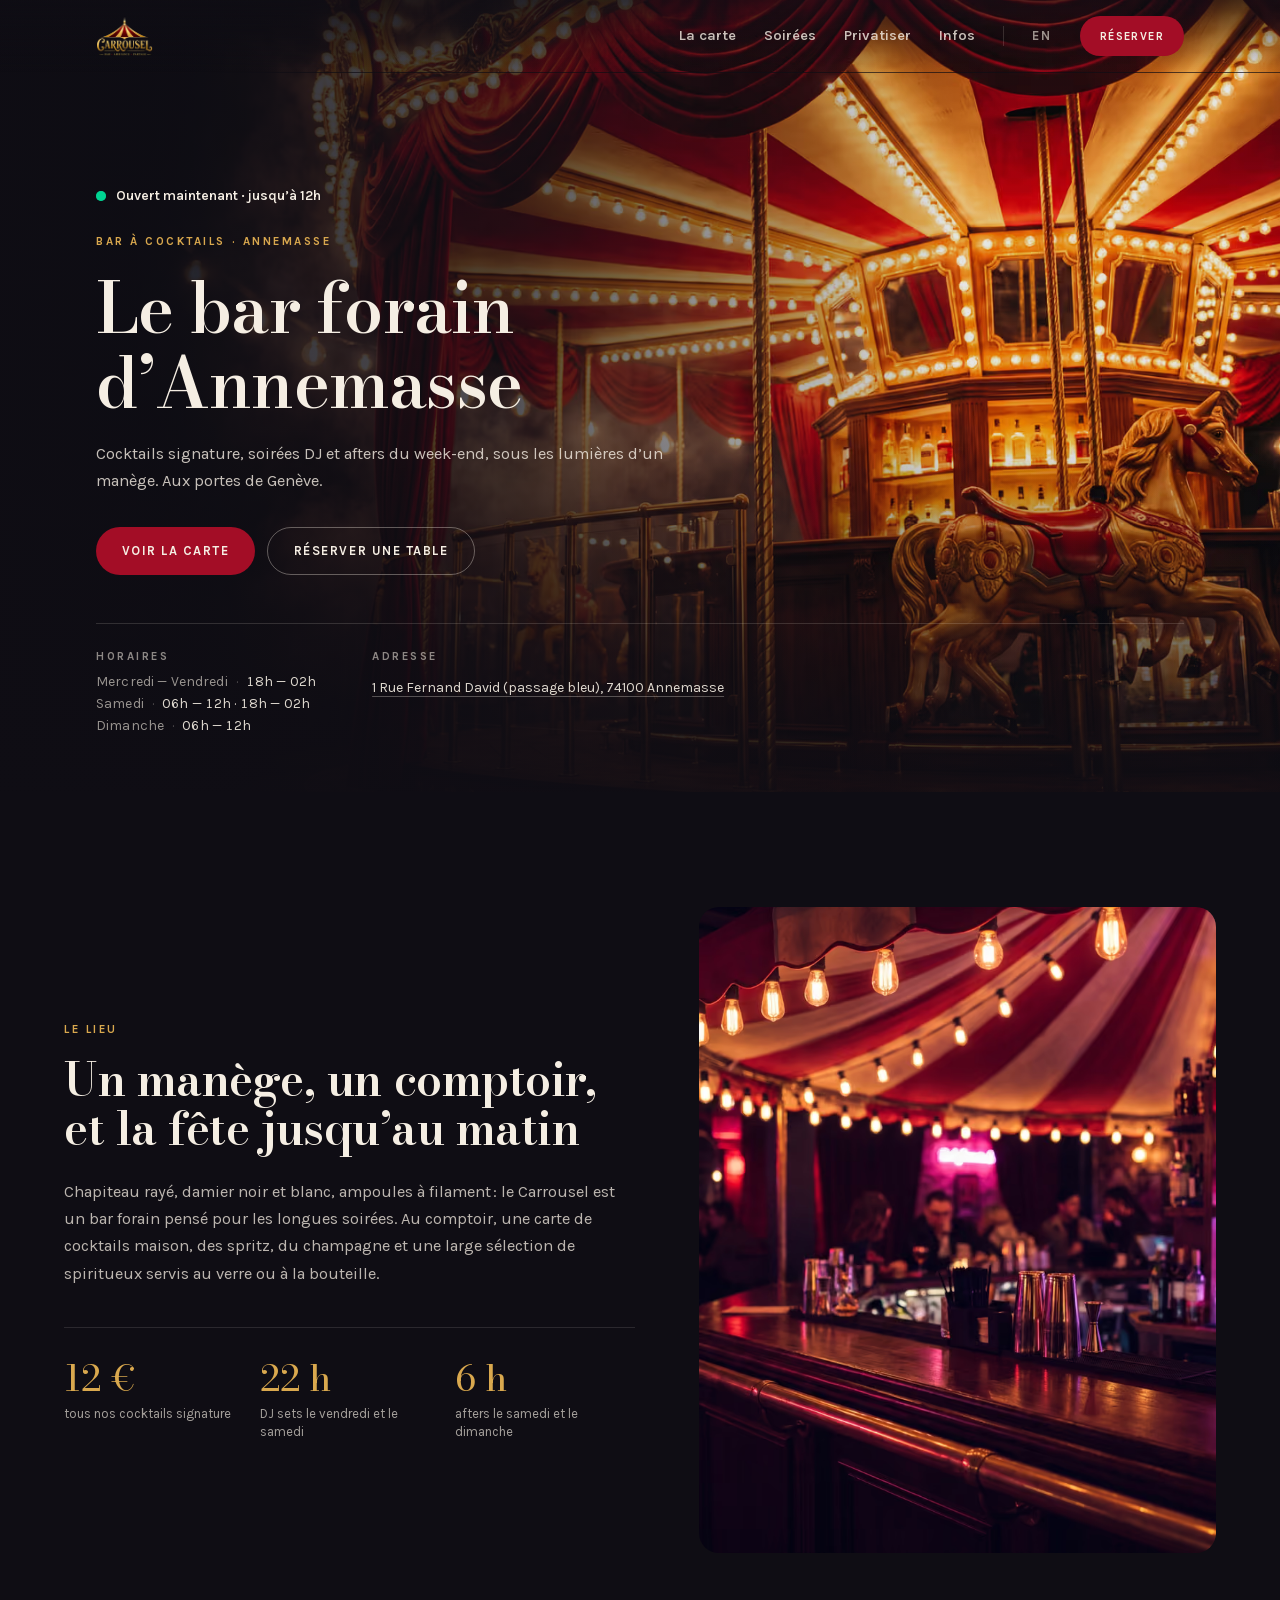
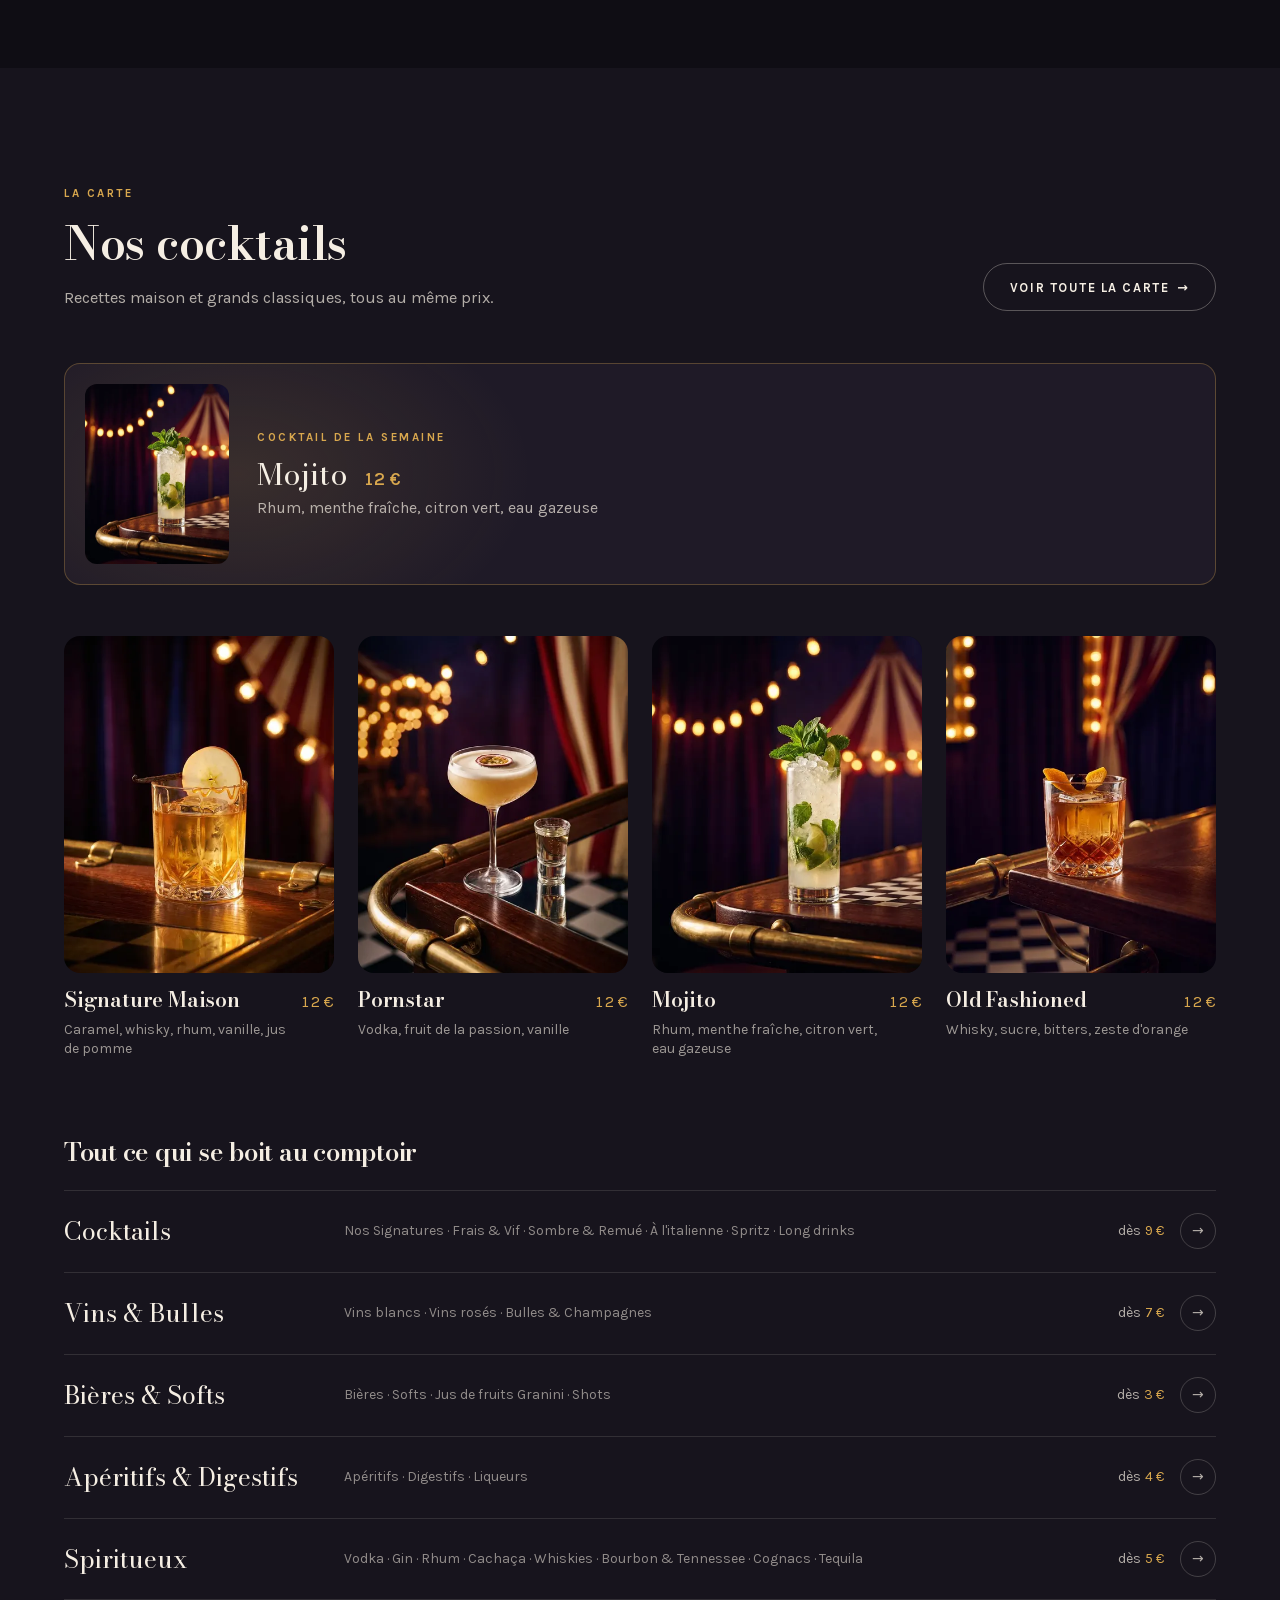
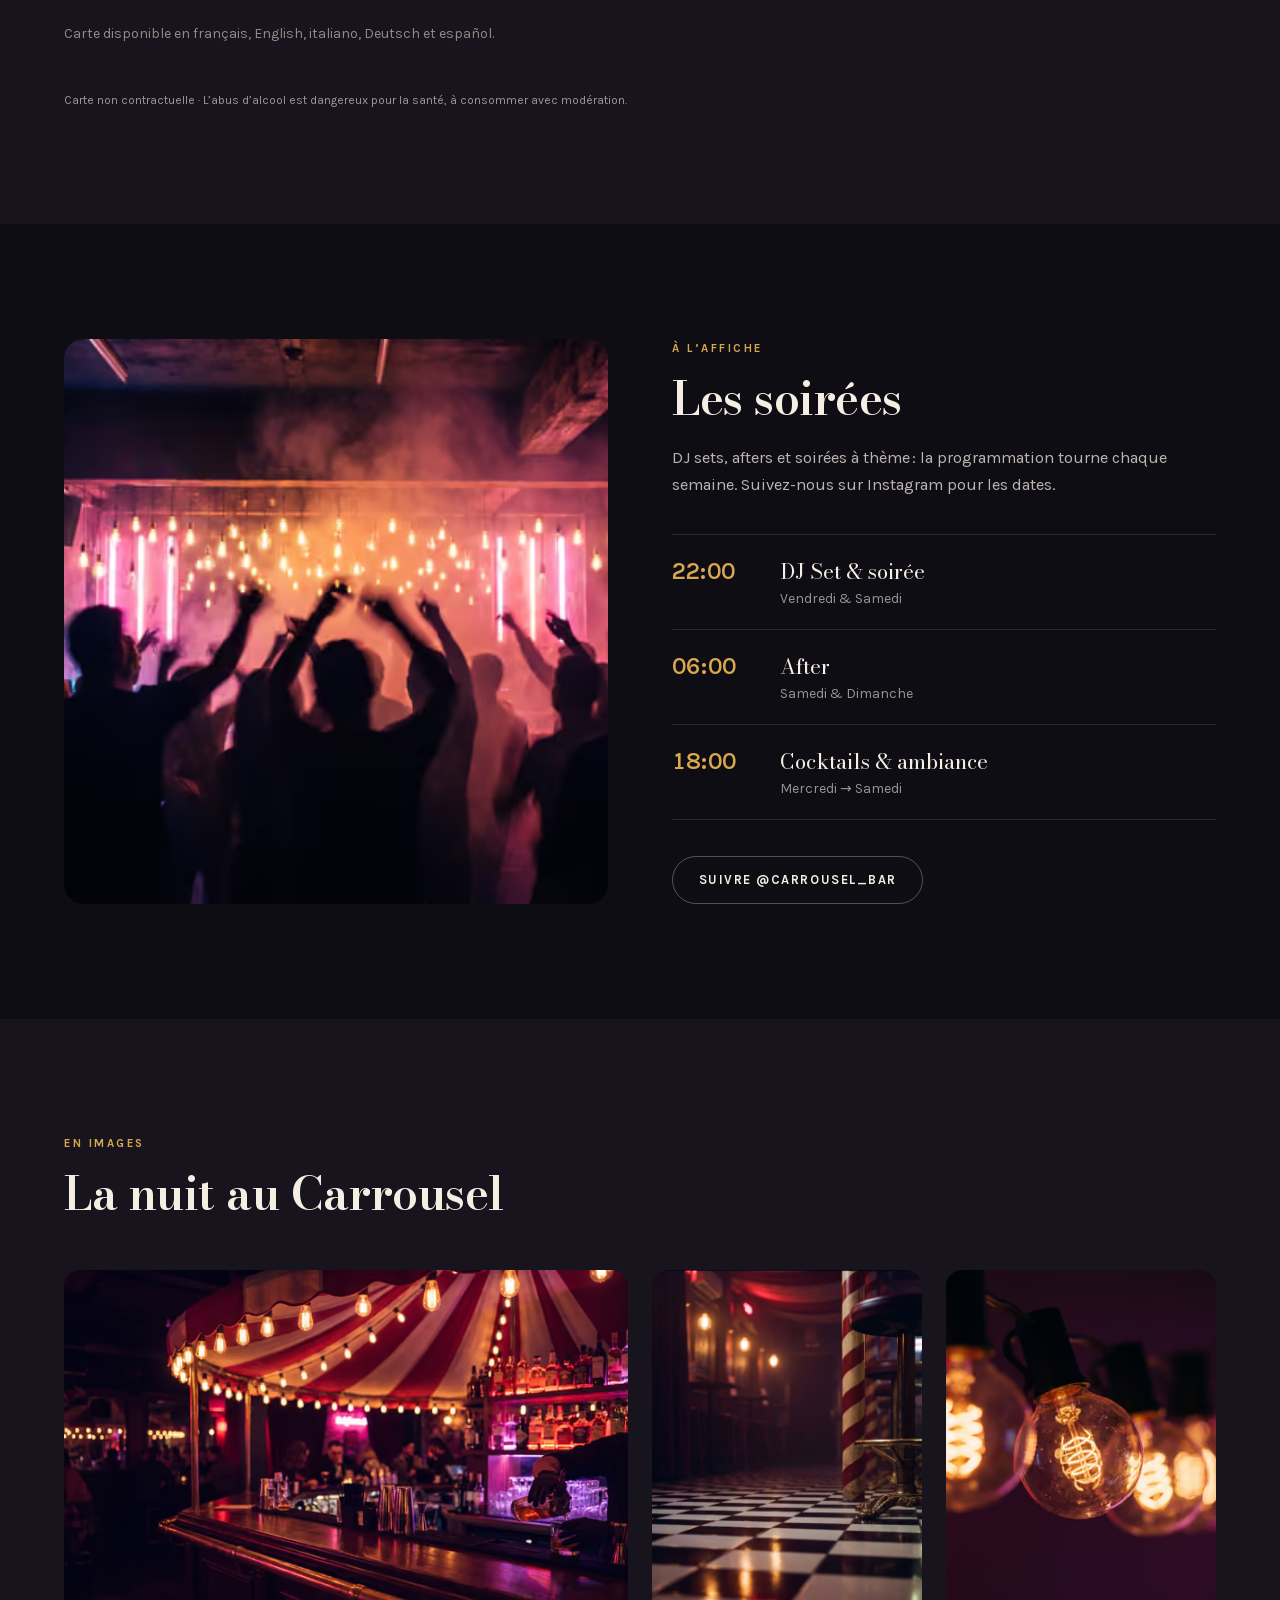
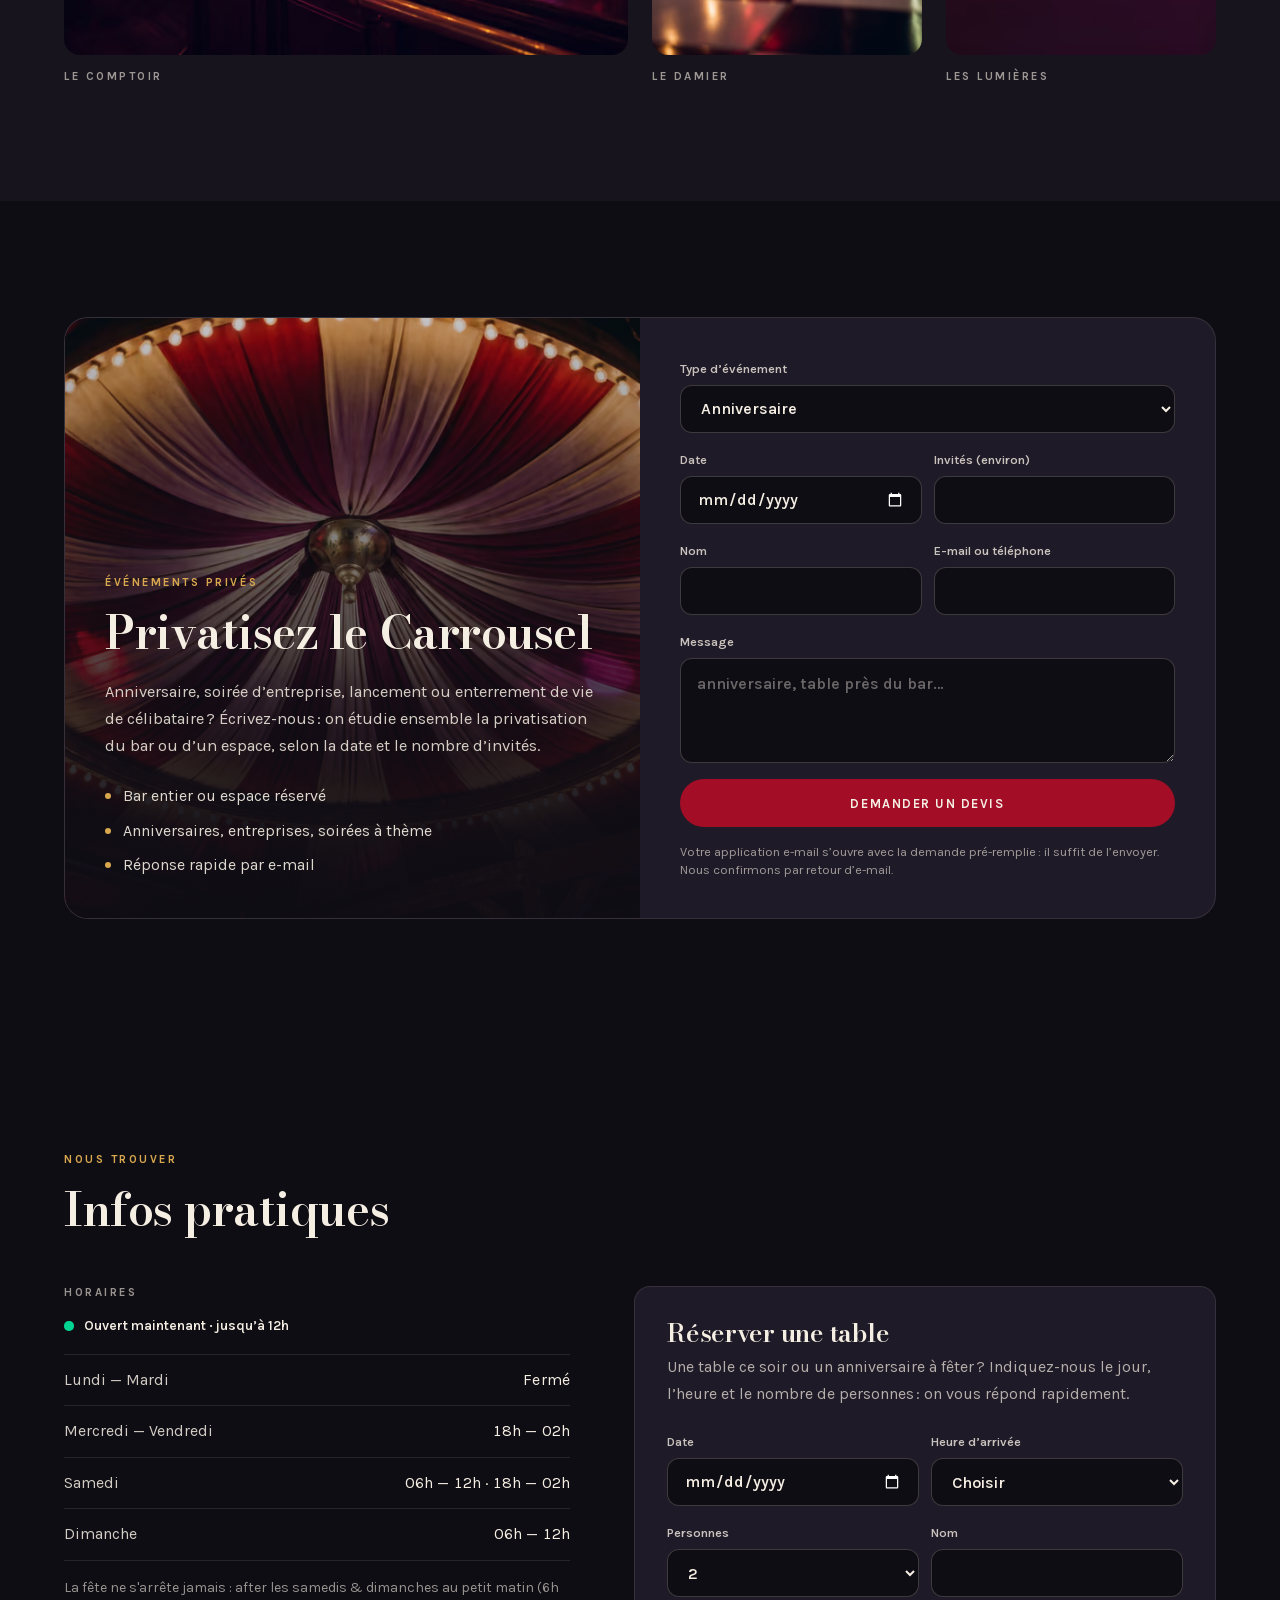
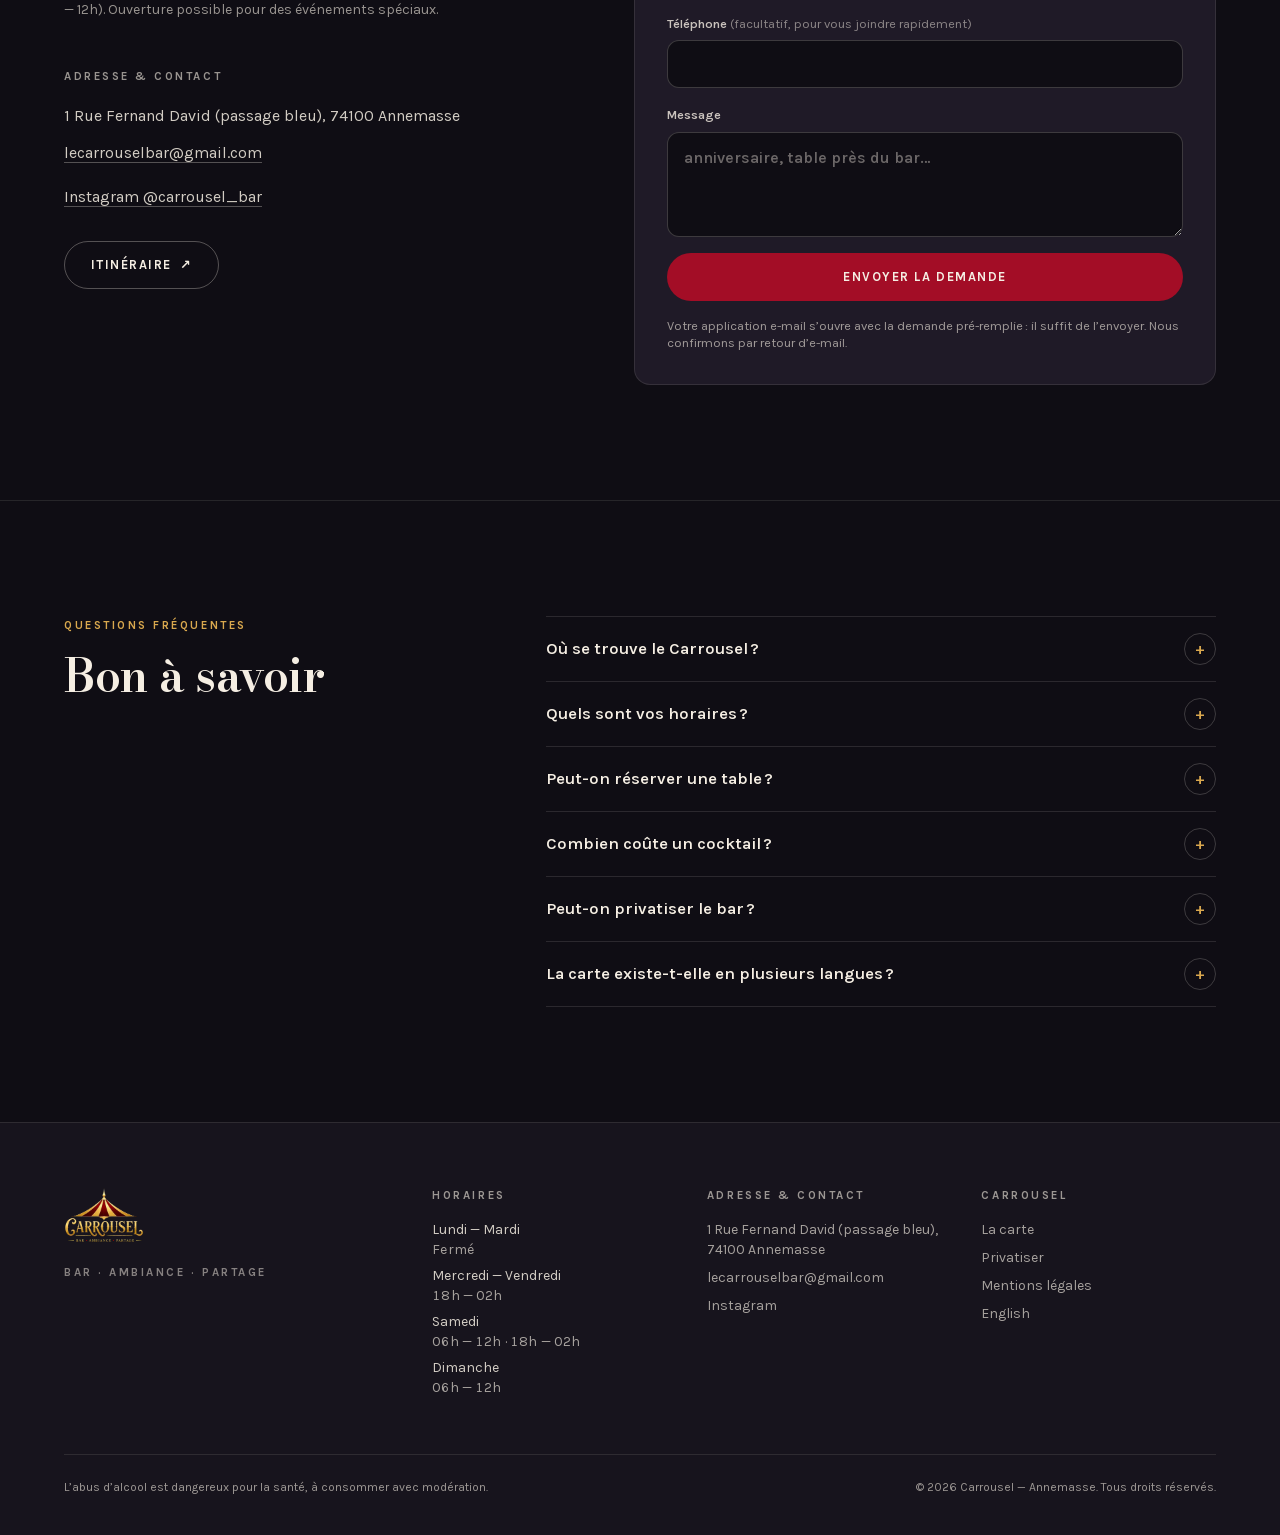
==== commit 13589d5f: "Carta: testata a tendone, anteprime social rosse, carta consultabile senza rete" ====
--- a/index.html
+++ b/index.html
@@ -1,5 +1,5 @@
-<!DOCTYPE html><html lang="fr" class="bodoni_moda_bafb91ea-module__stlXZG__variable karla_78029e28-module__QQIApa__variable"><head><meta charSet="utf-8"/><meta name="viewport" content="width=device-width, initial-scale=1"/><link rel="preload" href="/_next/static/media/52b5d5098cb87ddd-s.p.3r2y_bth_sjsm.woff2" as="font" crossorigin="" type="font/woff2"/><link rel="preload" href="/_next/static/media/680aa1e827d679d2-s.p.42ymt1gosxo71.woff2" as="font" crossorigin="" type="font/woff2"/><link rel="preload" as="image" imageSrcSet="/brand/logo-240.webp 240w, /brand/logo-360.webp 360w, /brand/logo-480.webp 480w, /brand/logo-960.webp 960w" imageSizes="140px" fetchPriority="auto"/><link rel="preload" as="image" type="image/avif" fetchPriority="high" imageSrcSet="/ambiance/hero-portrait-480.avif 480w, /ambiance/hero-portrait-720.avif 720w, /ambiance/hero-portrait-1080.avif 1080w" imageSizes="100vw" media="(max-width: 768px)"/><link rel="preload" as="image" type="image/avif" fetchPriority="high" imageSrcSet="/ambiance/hero-640.avif 640w, /ambiance/hero-1024.avif 1024w, /ambiance/hero-1600.avif 1600w, /ambiance/hero-2200.avif 2200w" imageSizes="100vw" media="(min-width: 769px)"/><style data-precedence="next" data-href="/_next/static/chunks/190gawzfmkpi8.css /_next/static/chunks/1grb0efujywaa.css">@layer properties{@supports (((-webkit-hyphens:none)) and (not (margin-trim:inline))) or ((-moz-orient:inline) and (not (color:rgb(from red r g b)))){*,:before,:after,::backdrop{--tw-translate-x:0;--tw-translate-y:0;--tw-translate-z:0;--tw-scale-x:1;--tw-scale-y:1;--tw-scale-z:1;--tw-rotate-x:initial;--tw-rotate-y:initial;--tw-rotate-z:initial;--tw-skew-x:initial;--tw-skew-y:initial;--tw-space-y-reverse:0;--tw-divide-y-reverse:0;--tw-border-style:solid;--tw-gradient-position:initial;--tw-gradient-from:#0000;--tw-gradient-via:#0000;--tw-gradient-to:#0000;--tw-gradient-stops:initial;--tw-gradient-via-stops:initial;--tw-gradient-from-position:0%;--tw-gradient-via-position:50%;--tw-gradient-to-position:100%;--tw-leading:initial;--tw-font-weight:initial;--tw-tracking:initial;--tw-ordinal:initial;--tw-slashed-zero:initial;--tw-numeric-figure:initial;--tw-numeric-spacing:initial;--tw-numeric-fraction:initial;--tw-shadow:0 0 #0000;--tw-shadow-color:initial;--tw-shadow-alpha:100%;--tw-inset-shadow:0 0 #0000;--tw-inset-shadow-color:initial;--tw-inset-shadow-alpha:100%;--tw-ring-color:initial;--tw-ring-shadow:0 0 #0000;--tw-inset-ring-color:initial;--tw-inset-ring-shadow:0 0 #0000;--tw-ring-inset:initial;--tw-ring-offset-width:0px;--tw-ring-offset-color:#fff;--tw-ring-offset-shadow:0 0 #0000;--tw-blur:initial;--tw-brightness:initial;--tw-contrast:initial;--tw-grayscale:initial;--tw-hue-rotate:initial;--tw-invert:initial;--tw-opacity:initial;--tw-saturate:initial;--tw-sepia:initial;--tw-drop-shadow:initial;--tw-drop-shadow-color:initial;--tw-drop-shadow-alpha:100%;--tw-drop-shadow-size:initial;--tw-backdrop-blur:initial;--tw-backdrop-brightness:initial;--tw-backdrop-contrast:initial;--tw-backdrop-grayscale:initial;--tw-backdrop-hue-rotate:initial;--tw-backdrop-invert:initial;--tw-backdrop-opacity:initial;--tw-backdrop-saturate:initial;--tw-backdrop-sepia:initial;--tw-duration:initial;--tw-ease:initial}}}@layer theme{:root,:host{--font-sans:-apple-system, BlinkMacSystemFont, "Segoe UI", Roboto, "Helvetica Neue", "Noto Sans", Arial, sans-serif, "Apple Color Emoji", "Segoe UI Emoji", "Segoe UI Symbol", "Noto Color Emoji";--font-mono:ui-monospace, SFMono-Regular, Menlo, Monaco, Consolas, "Liberation Mono", "Courier New", monospace;--color-emerald-400:#00d294;--spacing:.25rem;--container-md:28rem;--container-lg:32rem;--container-xl:36rem;--container-2xl:42rem;--container-3xl:48rem;--container-5xl:64rem;--container-6xl:72rem;--text-xs:.75rem;--text-xs--line-height:calc(1 / .75);--text-sm:.875rem;--text-sm--line-height:calc(1.25 / .875);--text-base:1rem;--text-base--line-height:calc(1.5 / 1);--text-lg:1.125rem;--text-lg--line-height:calc(1.75 / 1.125);--text-2xl:1.5rem;--text-2xl--line-height:calc(2 / 1.5);--font-weight-normal:400;--font-weight-semibold:600;--font-weight-bold:700;--leading-tight:1.25;--leading-snug:1.375;--leading-relaxed:1.625;--radius-lg:.5rem;--radius-xl:.75rem;--radius-2xl:1rem;--animate-ping:ping 1s cubic-bezier(0, 0, .2, 1) infinite;--blur-md:12px;--default-transition-duration:.15s;--default-transition-timing-function:cubic-bezier(.4, 0, .2, 1);--default-font-family:var(--font-sans);--default-mono-font-family:var(--font-mono);--color-nuit:#0f0d14;--color-nuit-2:#17141d;--color-velours:#1f1a27;--color-or:#d9a84e;--color-or-clair:#edc97e;--color-rouge:#c8102e;--color-rouge-2:#a30d26;--color-creme:#f5eee3;--font-display:var(--ff-display), "Bodoni 72", Didot, Georgia, serif;--font-body:var(--ff-body), system-ui, -apple-system, "Segoe UI", sans-serif;--text-display-xl:clamp(2.6rem, 5.4vw, 5rem);--text-display-l:clamp(2rem, 3.6vw, 3.1rem);--text-display-m:clamp(1.35rem, 2vw, 1.65rem);--text-body-l:clamp(1.03rem, 1.2vw, 1.14rem);--space-section:clamp(4.5rem, 9vw, 8rem);--space-head:clamp(2rem, 4vw, 3.25rem);--ease-ride:cubic-bezier(.22, 1, .36, 1)}@supports (color:lab(0% 0 0)){:root,:host{--color-emerald-400:lab(75.0771% -60.7313 19.4146)}}}@layer base{*,:after,:before,::backdrop{box-sizing:border-box;border:0 solid;margin:0;padding:0}::file-selector-button{box-sizing:border-box;border:0 solid;margin:0;padding:0}html,:host{-webkit-text-size-adjust:100%;tab-size:4;line-height:1.5;font-family:var(--default-font-family,-apple-system, BlinkMacSystemFont, "Segoe UI", Roboto, "Helvetica Neue", "Noto Sans", Arial, sans-serif, "Apple Color Emoji", "Segoe UI Emoji", "Segoe UI Symbol", "Noto Color Emoji");font-feature-settings:var(--default-font-feature-settings,normal);font-variation-settings:var(--default-font-variation-settings,normal);-webkit-tap-highlight-color:transparent}hr{height:0;color:inherit;border-top-width:1px}abbr:where([title]){-webkit-text-decoration:underline dotted;text-decoration:underline dotted}h1,h2,h3,h4,h5,h6{font-size:inherit;font-weight:inherit}a{color:inherit;-webkit-text-decoration:inherit;-webkit-text-decoration:inherit;-webkit-text-decoration:inherit;-webkit-text-decoration:inherit;text-decoration:inherit}b,strong{font-weight:bolder}code,kbd,samp,pre{font-family:var(--default-mono-font-family,ui-monospace, SFMono-Regular, Menlo, Monaco, Consolas, "Liberation Mono", "Courier New", monospace);font-feature-settings:var(--default-mono-font-feature-settings,normal);font-variation-settings:var(--default-mono-font-variation-settings,normal);font-size:1em}small{font-size:80%}sub,sup{vertical-align:baseline;font-size:75%;line-height:0;position:relative}sub{bottom:-.25em}sup{top:-.5em}table{text-indent:0;border-color:inherit;border-collapse:collapse}:-moz-focusring:where(:not(iframe)){outline:auto}progress{vertical-align:baseline}summary{display:list-item}ol,ul,menu{list-style:none}img,svg,video,canvas,audio,iframe,embed,object{vertical-align:middle;display:block}img,video{max-width:100%;height:auto}button,input,select,optgroup,textarea{font:inherit;font-feature-settings:inherit;font-variation-settings:inherit;letter-spacing:inherit;color:inherit;opacity:1;background-color:#0000;border-radius:0}::file-selector-button{font:inherit;font-feature-settings:inherit;font-variation-settings:inherit;letter-spacing:inherit;color:inherit;opacity:1;background-color:#0000;border-radius:0}:where(select:is([multiple],[size])) optgroup{font-weight:bolder}:where(select:is([multiple],[size])) optgroup option{padding-inline-start:20px}::file-selector-button{margin-inline-end:4px}::placeholder{opacity:1}@supports (not ((-webkit-appearance:-apple-pay-button))) or (contain-intrinsic-size:1px){::placeholder{color:currentColor}@supports (color:color-mix(in lab, red, red)){::placeholder{color:color-mix(in oklab, currentcolor 50%, transparent)}}}textarea{resize:vertical}::-webkit-search-decoration{-webkit-appearance:none}::-webkit-date-and-time-value{min-height:1lh;text-align:inherit}::-webkit-datetime-edit{display:inline-flex}::-webkit-datetime-edit-fields-wrapper{padding:0}::-webkit-datetime-edit{padding-block:0}::-webkit-datetime-edit-year-field{padding-block:0}::-webkit-datetime-edit-month-field{padding-block:0}::-webkit-datetime-edit-day-field{padding-block:0}::-webkit-datetime-edit-hour-field{padding-block:0}::-webkit-datetime-edit-minute-field{padding-block:0}::-webkit-datetime-edit-second-field{padding-block:0}::-webkit-datetime-edit-millisecond-field{padding-block:0}::-webkit-datetime-edit-meridiem-field{padding-block:0}::-webkit-calendar-picker-indicator{line-height:1}:-moz-ui-invalid{box-shadow:none}button,input:where([type=button],[type=reset],[type=submit]){appearance:button}::file-selector-button{appearance:button}::-webkit-inner-spin-button{height:auto}::-webkit-outer-spin-button{height:auto}[hidden]:where(:not([hidden=until-found])){display:none!important}html{-webkit-text-size-adjust:100%;scroll-behavior:smooth;scroll-padding-top:5rem;overflow-x:clip}body{background-color:var(--color-nuit);color:var(--color-creme);font-family:var(--font-body);-webkit-font-smoothing:antialiased;text-rendering:optimizelegibility;font-size:1rem;line-height:1.65;overflow-x:clip}h1,h2,h3,h4{font-family:var(--font-display);letter-spacing:-.01em;font-weight:600;line-height:1.08}p{text-wrap:pretty}h1,h2{text-wrap:balance}::selection{background-color:var(--color-or);color:var(--color-nuit)}:focus-visible{outline:2px solid var(--color-or);outline-offset:3px;border-radius:4px}img,video{max-width:100%;display:block}picture{display:contents}}@layer components;@layer utilities{.pointer-events-none{pointer-events:none}.visible{visibility:visible}.sr-only{clip-path:inset(50%);white-space:nowrap;border-width:0;width:1px;height:1px;margin:-1px;padding:0;position:absolute;overflow:hidden}.absolute{position:absolute}.fixed{position:fixed}.relative{position:relative}.static{position:static}.sticky{position:sticky}.inset-0{inset:0}.inset-x-0{inset-inline:0}.-top-40{top:calc(var(--spacing) * -40)}.-top-48{top:calc(var(--spacing) * -48)}.top-0{top:0}.top-16{top:calc(var(--spacing) * 16)}.right-5{right:calc(var(--spacing) * 5)}.bottom-0{bottom:0}.bottom-5{bottom:calc(var(--spacing) * 5)}.left-1{left:var(--spacing)}.left-1\/2{left:50%}.isolate{isolation:isolate}.-z-10{z-index:calc(10 * -1)}.-z-20{z-index:calc(20 * -1)}.z-40{z-index:40}.z-50{z-index:50}.col-span-1{grid-column:span 1/span 1}.col-span-2{grid-column:span 2/span 2}.row-start-2{grid-row-start:2}.mx-auto{margin-inline:auto}.mt-\(--space-head\){margin-top:var(--space-head)}.mt-0{margin-top:0}.mt-0\.5{margin-top:calc(var(--spacing) * .5)}.mt-1{margin-top:var(--spacing)}.mt-1\.5{margin-top:calc(var(--spacing) * 1.5)}.mt-2{margin-top:calc(var(--spacing) * 2)}.mt-3{margin-top:calc(var(--spacing) * 3)}.mt-4{margin-top:calc(var(--spacing) * 4)}.mt-5{margin-top:calc(var(--spacing) * 5)}.mt-6{margin-top:calc(var(--spacing) * 6)}.mt-7{margin-top:calc(var(--spacing) * 7)}.mt-8{margin-top:calc(var(--spacing) * 8)}.mt-9{margin-top:calc(var(--spacing) * 9)}.mt-10{margin-top:calc(var(--spacing) * 10)}.mt-12{margin-top:calc(var(--spacing) * 12)}.mt-14{margin-top:calc(var(--spacing) * 14)}.mt-20{margin-top:calc(var(--spacing) * 20)}.-mr-2{margin-right:calc(var(--spacing) * -2)}.mb-1{margin-bottom:var(--spacing)}.mb-4{margin-bottom:calc(var(--spacing) * 4)}.mb-5{margin-bottom:calc(var(--spacing) * 5)}.mb-6{margin-bottom:calc(var(--spacing) * 6)}.mb-7{margin-bottom:calc(var(--spacing) * 7)}.mb-11{margin-bottom:calc(var(--spacing) * 11)}.mb-12{margin-bottom:calc(var(--spacing) * 12)}.ml-auto{margin-left:auto}.btn{min-height:3rem;font-family:var(--font-body);letter-spacing:.12em;text-transform:uppercase;transition:background-color .2s, color .2s, border-color .2s, transform .2s var(--ease-ride);border-radius:999px;justify-content:center;align-items:center;gap:.5rem;padding-inline:1.6rem;font-size:.8rem;font-weight:700;display:inline-flex}.block{display:block}.flex{display:flex}.grid{display:grid}.hidden{display:none}.inline{display:inline}.inline-block{display:inline-block}.inline-flex{display:inline-flex}.table{display:table}.aspect-\[4\/5\]{aspect-ratio:4/5}.size-1{width:var(--spacing);height:var(--spacing)}.size-1\.5{width:calc(var(--spacing) * 1.5);height:calc(var(--spacing) * 1.5)}.size-2{width:calc(var(--spacing) * 2);height:calc(var(--spacing) * 2)}.size-2\.5{width:calc(var(--spacing) * 2.5);height:calc(var(--spacing) * 2.5)}.size-5{width:calc(var(--spacing) * 5);height:calc(var(--spacing) * 5)}.size-8{width:calc(var(--spacing) * 8);height:calc(var(--spacing) * 8)}.size-9{width:calc(var(--spacing) * 9);height:calc(var(--spacing) * 9)}.size-11{width:calc(var(--spacing) * 11);height:calc(var(--spacing) * 11)}.size-12{width:calc(var(--spacing) * 12);height:calc(var(--spacing) * 12)}.size-\[5\.25rem\]{width:5.25rem;height:5.25rem}.h-0{height:0}.h-0\.5{height:calc(var(--spacing) * .5)}.h-5{height:calc(var(--spacing) * 5)}.h-9{height:calc(var(--spacing) * 9)}.h-10{height:calc(var(--spacing) * 10)}.h-11{height:calc(var(--spacing) * 11)}.h-12{height:calc(var(--spacing) * 12)}.h-14{height:calc(var(--spacing) * 14)}.h-16{height:calc(var(--spacing) * 16)}.h-80{height:calc(var(--spacing) * 80)}.h-96{height:calc(var(--spacing) * 96)}.h-auto{height:auto}.h-full{height:100%}.min-h-6{min-height:calc(var(--spacing) * 6)}.min-h-10{min-height:calc(var(--spacing) * 10)}.min-h-11{min-height:calc(var(--spacing) * 11)}.min-h-16{min-height:calc(var(--spacing) * 16)}.min-h-20{min-height:calc(var(--spacing) * 20)}.min-h-\[26rem\]{min-height:26rem}.min-h-\[70vh\]{min-height:70vh}.min-h-\[92svh\]{min-height:92svh}.min-h-dvh{min-height:100dvh}.w-6{width:calc(var(--spacing) * 6)}.w-11{width:calc(var(--spacing) * 11)}.w-12{width:calc(var(--spacing) * 12)}.w-28{width:calc(var(--spacing) * 28)}.w-36{width:calc(var(--spacing) * 36)}.w-\[52rem\]{width:52rem}.w-\[82\%\]{width:82%}.w-auto{width:auto}.w-full{width:100%}.w-px{width:1px}.max-w-2xl{max-width:var(--container-2xl)}.max-w-3xl{max-width:var(--container-3xl)}.max-w-5xl{max-width:var(--container-5xl)}.max-w-6xl{max-width:var(--container-6xl)}.max-w-\[27rem\]{max-width:27rem}.max-w-lg{max-width:var(--container-lg)}.max-w-md{max-width:var(--container-md)}.max-w-prose{max-width:65ch}.max-w-xl{max-width:var(--container-xl)}.min-w-0{min-width:0}.min-w-10{min-width:calc(var(--spacing) * 10)}.min-w-11{min-width:calc(var(--spacing) * 11)}.flex-1{flex:1}.shrink-0{flex-shrink:0}.-translate-x-1{--tw-translate-x:calc(var(--spacing) * -1);translate:var(--tw-translate-x) var(--tw-translate-y)}.-translate-x-1\/2{--tw-translate-x:calc(calc(1 / 2 * 100%) * -1);translate:var(--tw-translate-x) var(--tw-translate-y)}.-translate-y-\[7px\]{--tw-translate-y:calc(7px * -1);translate:var(--tw-translate-x) var(--tw-translate-y)}.translate-y-0{--tw-translate-y:0px;translate:var(--tw-translate-x) var(--tw-translate-y)}.translate-y-3{--tw-translate-y:calc(var(--spacing) * 3);translate:var(--tw-translate-x) var(--tw-translate-y)}.translate-y-\[7px\]{--tw-translate-y:7px;translate:var(--tw-translate-x) var(--tw-translate-y)}.scale-110{--tw-scale-x:110%;--tw-scale-y:110%;--tw-scale-z:110%;scale:var(--tw-scale-x) var(--tw-scale-y)}.-rotate-45{rotate:-45deg}.rotate-45{rotate:45deg}.transform{transform:var(--tw-rotate-x,) var(--tw-rotate-y,) var(--tw-rotate-z,) var(--tw-skew-x,) var(--tw-skew-y,)}.animate-ping{animation:var(--animate-ping)}.cursor-pointer{cursor:pointer}.resize{resize:both}.scroll-mt-24{scroll-margin-top:calc(var(--spacing) * 24)}.scroll-mt-32{scroll-margin-top:calc(var(--spacing) * 32)}.\[scrollbar-width\:none\]{scrollbar-width:none}.list-none{list-style-type:none}.break-inside-avoid{break-inside:avoid}.grid-cols-2{grid-template-columns:repeat(2,minmax(0,1fr))}.grid-cols-3{grid-template-columns:repeat(3,minmax(0,1fr))}.grid-cols-\[1fr_auto\]{grid-template-columns:1fr auto}.grid-cols-\[5\.5rem_1fr\]{grid-template-columns:5.5rem 1fr}.flex-col{flex-direction:column}.flex-wrap{flex-wrap:wrap}.items-baseline{align-items:baseline}.items-center{align-items:center}.items-end{align-items:flex-end}.items-start{align-items:flex-start}.justify-between{justify-content:space-between}.justify-center{justify-content:center}.justify-end{justify-content:flex-end}.gap-0{gap:0}.gap-0\.5{gap:calc(var(--spacing) * .5)}.gap-1{gap:var(--spacing)}.gap-1\.5{gap:calc(var(--spacing) * 1.5)}.gap-2{gap:calc(var(--spacing) * 2)}.gap-2\.5{gap:calc(var(--spacing) * 2.5)}.gap-3{gap:calc(var(--spacing) * 3)}.gap-4{gap:calc(var(--spacing) * 4)}.gap-5{gap:calc(var(--spacing) * 5)}.gap-6{gap:calc(var(--spacing) * 6)}.gap-7{gap:calc(var(--spacing) * 7)}.gap-10{gap:calc(var(--spacing) * 10)}.gap-12{gap:calc(var(--spacing) * 12)}.gap-\[5px\]{gap:5px}:where(.space-y-0>:not(:last-child)){--tw-space-y-reverse:0;margin-block:0}:where(.space-y-0\.5>:not(:last-child)){--tw-space-y-reverse:0;margin-block-start:calc(calc(var(--spacing) * .5) * var(--tw-space-y-reverse));margin-block-end:calc(calc(var(--spacing) * .5) * calc(1 - var(--tw-space-y-reverse)))}:where(.space-y-1>:not(:last-child)){--tw-space-y-reverse:0;margin-block-start:calc(var(--spacing) * var(--tw-space-y-reverse));margin-block-end:calc(var(--spacing) * calc(1 - var(--tw-space-y-reverse)))}:where(.space-y-1\.5>:not(:last-child)){--tw-space-y-reverse:0;margin-block-start:calc(calc(var(--spacing) * 1.5) * var(--tw-space-y-reverse));margin-block-end:calc(calc(var(--spacing) * 1.5) * calc(1 - var(--tw-space-y-reverse)))}:where(.space-y-2>:not(:last-child)){--tw-space-y-reverse:0;margin-block-start:calc(calc(var(--spacing) * 2) * var(--tw-space-y-reverse));margin-block-end:calc(calc(var(--spacing) * 2) * calc(1 - var(--tw-space-y-reverse)))}.gap-x-3{column-gap:calc(var(--spacing) * 3)}.gap-x-4{column-gap:calc(var(--spacing) * 4)}.gap-x-5{column-gap:calc(var(--spacing) * 5)}.gap-x-6{column-gap:calc(var(--spacing) * 6)}.gap-x-14{column-gap:calc(var(--spacing) * 14)}.gap-y-1{row-gap:var(--spacing)}.gap-y-4{row-gap:calc(var(--spacing) * 4)}.gap-y-7{row-gap:calc(var(--spacing) * 7)}.gap-y-8{row-gap:calc(var(--spacing) * 8)}.gap-y-11{row-gap:calc(var(--spacing) * 11)}.gap-y-12{row-gap:calc(var(--spacing) * 12)}:where(.divide-y>:not(:last-child)){--tw-divide-y-reverse:0;border-bottom-style:var(--tw-border-style);border-top-style:var(--tw-border-style);border-top-width:calc(1px * var(--tw-divide-y-reverse));border-bottom-width:calc(1px * calc(1 - var(--tw-divide-y-reverse)))}:where(.divide-creme>:not(:last-child)){border-color:var(--color-creme)}:where(.divide-creme\/10>:not(:last-child)){border-color:#f5eee31a}@supports (color:color-mix(in lab, red, red)){:where(.divide-creme\/10>:not(:last-child)){border-color:color-mix(in oklab, var(--color-creme) 10%, transparent)}}:where(.divide-creme\/12>:not(:last-child)){border-color:#f5eee31f}@supports (color:color-mix(in lab, red, red)){:where(.divide-creme\/12>:not(:last-child)){border-color:color-mix(in oklab, var(--color-creme) 12%, transparent)}}.self-center{align-self:center}.self-start{align-self:flex-start}.overflow-hidden{overflow:hidden}.overflow-x-auto{overflow-x:auto}.overflow-y-auto{overflow-y:auto}.rounded{border-radius:.25rem}.rounded-2xl{border-radius:var(--radius-2xl)}.rounded-\[1\.1rem\]{border-radius:1.1rem}.rounded-\[1\.5rem\]{border-radius:1.5rem}.rounded-\[1\.25rem\]{border-radius:1.25rem}.rounded-full{border-radius:3.40282e38px}.rounded-lg{border-radius:var(--radius-lg)}.rounded-xl{border-radius:var(--radius-xl)}.border{border-style:var(--tw-border-style);border-width:1px}.border-y{border-block-style:var(--tw-border-style);border-block-width:1px}.border-t{border-top-style:var(--tw-border-style);border-top-width:1px}.border-b{border-bottom-style:var(--tw-border-style);border-bottom-width:1px}.border-creme{border-color:var(--color-creme)}.border-creme\/10{border-color:#f5eee31a}@supports (color:color-mix(in lab, red, red)){.border-creme\/10{border-color:color-mix(in oklab, var(--color-creme) 10%, transparent)}}.border-creme\/12{border-color:#f5eee31f}@supports (color:color-mix(in lab, red, red)){.border-creme\/12{border-color:color-mix(in oklab, var(--color-creme) 12%, transparent)}}.border-creme\/15{border-color:#f5eee326}@supports (color:color-mix(in lab, red, red)){.border-creme\/15{border-color:color-mix(in oklab, var(--color-creme) 15%, transparent)}}.border-creme\/20{border-color:#f5eee333}@supports (color:color-mix(in lab, red, red)){.border-creme\/20{border-color:color-mix(in oklab, var(--color-creme) 20%, transparent)}}.border-creme\/25{border-color:#f5eee340}@supports (color:color-mix(in lab, red, red)){.border-creme\/25{border-color:color-mix(in oklab, var(--color-creme) 25%, transparent)}}.border-creme\/30{border-color:#f5eee34d}@supports (color:color-mix(in lab, red, red)){.border-creme\/30{border-color:color-mix(in oklab, var(--color-creme) 30%, transparent)}}.border-creme\/35{border-color:#f5eee359}@supports (color:color-mix(in lab, red, red)){.border-creme\/35{border-color:color-mix(in oklab, var(--color-creme) 35%, transparent)}}.border-or{border-color:var(--color-or)}.border-or-clair{border-color:var(--color-or-clair)}.border-or-clair\/30{border-color:#edc97e4d}@supports (color:color-mix(in lab, red, red)){.border-or-clair\/30{border-color:color-mix(in oklab, var(--color-or-clair) 30%, transparent)}}.border-or-clair\/45{border-color:#edc97e73}@supports (color:color-mix(in lab, red, red)){.border-or-clair\/45{border-color:color-mix(in oklab, var(--color-or-clair) 45%, transparent)}}.border-or\/30{border-color:#d9a84e4d}@supports (color:color-mix(in lab, red, red)){.border-or\/30{border-color:color-mix(in oklab, var(--color-or) 30%, transparent)}}.border-or\/40{border-color:#d9a84e66}@supports (color:color-mix(in lab, red, red)){.border-or\/40{border-color:color-mix(in oklab, var(--color-or) 40%, transparent)}}.border-transparent{border-color:#0000}.bg-\[\#4f0a13\]{background-color:#4f0a13}.bg-\[\#5c0c16\]{background-color:#5c0c16}.bg-\[\#5c0c16\]\/40{background-color:#5c0c1666;background-color:lab(18.7716% 35.6118 18.0702/.4)}.bg-\[\#5c0c16\]\/55{background-color:#5c0c168c;background-color:lab(18.7716% 35.6118 18.0702/.55)}.bg-\[\#5c0c16\]\/60{background-color:#5c0c1699;background-color:lab(18.7716% 35.6118 18.0702/.6)}.bg-\[\#5c0c16\]\/75{background-color:#5c0c16bf;background-color:lab(18.7716% 35.6118 18.0702/.75)}.bg-\[\#5c0c16\]\/95{background-color:#5c0c16f2;background-color:lab(18.7716% 35.6118 18.0702/.95)}.bg-\[\#63101a\]\/92{background-color:#63101aeb;background-color:lab(20.8666% 36.8631 18.2173/.92)}.bg-creme{background-color:var(--color-creme)}.bg-creme\/15{background-color:#f5eee326}@supports (color:color-mix(in lab, red, red)){.bg-creme\/15{background-color:color-mix(in oklab, var(--color-creme) 15%, transparent)}}.bg-creme\/45{background-color:#f5eee373}@supports (color:color-mix(in lab, red, red)){.bg-creme\/45{background-color:color-mix(in oklab, var(--color-creme) 45%, transparent)}}.bg-emerald-400{background-color:var(--color-emerald-400)}.bg-emerald-400\/60{background-color:#00d29499}@supports (color:color-mix(in lab, red, red)){.bg-emerald-400\/60{background-color:color-mix(in oklab, var(--color-emerald-400) 60%, transparent)}}.bg-nuit{background-color:var(--color-nuit)}.bg-nuit-2{background-color:var(--color-nuit-2)}.bg-nuit\/90{background-color:#0f0d14e6}@supports (color:color-mix(in lab, red, red)){.bg-nuit\/90{background-color:color-mix(in oklab, var(--color-nuit) 90%, transparent)}}.bg-or{background-color:var(--color-or)}.bg-or\/10{background-color:#d9a84e1a}@supports (color:color-mix(in lab, red, red)){.bg-or\/10{background-color:color-mix(in oklab, var(--color-or) 10%, transparent)}}.bg-rouge{background-color:var(--color-rouge)}.bg-rouge-2{background-color:var(--color-rouge-2)}.bg-rouge\/15{background-color:#c8102e26}@supports (color:color-mix(in lab, red, red)){.bg-rouge\/15{background-color:color-mix(in oklab, var(--color-rouge) 15%, transparent)}}.bg-velours{background-color:var(--color-velours)}.bg-gradient-to-b{--tw-gradient-position:to bottom in oklab;background-image:linear-gradient(var(--tw-gradient-stops))}.bg-\[linear-gradient\(to_top\,rgba\(15\,13\,20\,0\.96\)_15\%\,rgba\(15\,13\,20\,0\.55\)_60\%\,rgba\(15\,13\,20\,0\.25\)\)\]{background-image:linear-gradient(#0f0d1440,#0f0d148c 40%,#0f0d14f5 85%)}.bg-\[linear-gradient\(to_top\,rgba\(15\,13\,20\,0\.98\)_0\%\,rgba\(15\,13\,20\,0\.9\)_45\%\,rgba\(15\,13\,20\,0\.62\)_75\%\,rgba\(15\,13\,20\,0\.55\)_100\%\)\]{background-image:linear-gradient(#0f0d148c 0%,#0f0d149e 25%,#0f0d14e6 55%,#0f0d14fa 100%)}.bg-\[radial-gradient\(420px_260px_at_15\%_50\%\,rgba\(217\,168\,78\,0\.14\)\,transparent_70\%\)\]{background-image:radial-gradient(420px 260px at 15%,#d9a84e24,#0000 70%)}.bg-\[radial-gradient\(ellipse\,rgba\(255\,196\,110\,0\.22\)\,transparent_68\%\)\]{background-image:radial-gradient(#ffc46e38,#0000 68%)}.from-nuit{--tw-gradient-from:var(--color-nuit);--tw-gradient-stops:var(--tw-gradient-via-stops,var(--tw-gradient-position), var(--tw-gradient-from) var(--tw-gradient-from-position), var(--tw-gradient-to) var(--tw-gradient-to-position))}.from-nuit\/70{--tw-gradient-from:#0f0d14b3}@supports (color:color-mix(in lab, red, red)){.from-nuit\/70{--tw-gradient-from:color-mix(in oklab, var(--color-nuit) 70%, transparent)}}.from-nuit\/70{--tw-gradient-stops:var(--tw-gradient-via-stops,var(--tw-gradient-position), var(--tw-gradient-from) var(--tw-gradient-from-position), var(--tw-gradient-to) var(--tw-gradient-to-position))}.to-transparent{--tw-gradient-to:transparent;--tw-gradient-stops:var(--tw-gradient-via-stops,var(--tw-gradient-position), var(--tw-gradient-from) var(--tw-gradient-from-position), var(--tw-gradient-to) var(--tw-gradient-to-position))}.\[mask-image\:linear-gradient\(to_right\,\#000_88\%\,transparent\)\]{-webkit-mask-image:linear-gradient(90deg,#000 88%,#0000);mask-image:linear-gradient(90deg,#000 88%,#0000)}.object-cover{object-fit:cover}.object-\[65\%_center\]{object-position:65% center}.object-\[center_58\%\]{object-position:center 58%}.p-1{padding:var(--spacing)}.p-4{padding:calc(var(--spacing) * 4)}.p-6{padding:calc(var(--spacing) * 6)}.p-7{padding:calc(var(--spacing) * 7)}.px-2{padding-inline:calc(var(--spacing) * 2)}.px-3{padding-inline:calc(var(--spacing) * 3)}.px-4{padding-inline:calc(var(--spacing) * 4)}.px-5{padding-inline:calc(var(--spacing) * 5)}.py-0{padding-block:0}.py-0\.5{padding-block:calc(var(--spacing) * .5)}.py-2{padding-block:calc(var(--spacing) * 2)}.py-3{padding-block:calc(var(--spacing) * 3)}.py-3\.5{padding-block:calc(var(--spacing) * 3.5)}.py-4{padding-block:calc(var(--spacing) * 4)}.py-5{padding-block:calc(var(--spacing) * 5)}.py-6{padding-block:calc(var(--spacing) * 6)}.py-12{padding-block:calc(var(--spacing) * 12)}.py-20{padding-block:calc(var(--spacing) * 20)}.section-y{padding-block:var(--space-section)}.pt-2{padding-top:calc(var(--spacing) * 2)}.pt-4{padding-top:calc(var(--spacing) * 4)}.pt-5{padding-top:calc(var(--spacing) * 5)}.pt-6{padding-top:calc(var(--spacing) * 6)}.pt-8{padding-top:calc(var(--spacing) * 8)}.pt-10{padding-top:calc(var(--spacing) * 10)}.pt-12{padding-top:calc(var(--spacing) * 12)}.pt-14{padding-top:calc(var(--spacing) * 14)}.pt-16{padding-top:calc(var(--spacing) * 16)}.pt-28{padding-top:calc(var(--spacing) * 28)}.pr-2{padding-right:calc(var(--spacing) * 2)}.pr-12{padding-right:calc(var(--spacing) * 12)}.pb-0{padding-bottom:0}.pb-0\.5{padding-bottom:calc(var(--spacing) * .5)}.pb-1{padding-bottom:var(--spacing)}.pb-2{padding-bottom:calc(var(--spacing) * 2)}.pb-2\.5{padding-bottom:calc(var(--spacing) * 2.5)}.pb-3{padding-bottom:calc(var(--spacing) * 3)}.pb-6{padding-bottom:calc(var(--spacing) * 6)}.pb-9{padding-bottom:calc(var(--spacing) * 9)}.pb-10{padding-bottom:calc(var(--spacing) * 10)}.pb-12{padding-bottom:calc(var(--spacing) * 12)}.pb-16{padding-bottom:calc(var(--spacing) * 16)}.pb-20{padding-bottom:calc(var(--spacing) * 20)}.pb-24{padding-bottom:calc(var(--spacing) * 24)}.text-center{text-align:center}.text-left{text-align:left}.text-right{text-align:right}.kicker{font-family:var(--font-body);letter-spacing:.22em;text-transform:uppercase;font-size:.72rem;font-weight:700}.ticket-num{font-family:var(--font-body);font-variant-numeric:tabular-nums lining-nums;letter-spacing:.01em}.font-display{font-family:var(--font-display)}.text-2xl{font-size:var(--text-2xl);line-height:var(--tw-leading,var(--text-2xl--line-height))}.text-lg{font-size:var(--text-lg);line-height:var(--tw-leading,var(--text-lg--line-height))}.text-sm{font-size:var(--text-sm);line-height:var(--tw-leading,var(--text-sm--line-height))}.text-xs{font-size:var(--text-xs);line-height:var(--tw-leading,var(--text-xs--line-height))}.text-\[0\.8rem\]{font-size:.8rem}.text-\[0\.9rem\]{font-size:.9rem}.text-\[0\.62rem\]{font-size:.62rem}.text-\[0\.66rem\]{font-size:.66rem}.text-\[0\.72rem\]{font-size:.72rem}.text-\[0\.82rem\]{font-size:.82rem}.text-\[0\.85rem\]{font-size:.85rem}.text-\[0\.88rem\]{font-size:.88rem}.text-\[0\.92rem\]{font-size:.92rem}.text-\[0\.95rem\]{font-size:.95rem}.text-\[0\.98rem\]{font-size:.98rem}.text-\[1\.02rem\]{font-size:1.02rem}.text-\[1\.2rem\]{font-size:1.2rem}.text-\[1\.3rem\]{font-size:1.3rem}.text-\[1\.05rem\]{font-size:1.05rem}.text-\[1\.6rem\]{font-size:1.6rem}.text-\[1\.7rem\]{font-size:1.7rem}.text-\[1\.12rem\]{font-size:1.12rem}.text-\[1\.15rem\]{font-size:1.15rem}.text-\[1\.28rem\]{font-size:1.28rem}.text-\[1\.35rem\]{font-size:1.35rem}.text-\[1\.55rem\]{font-size:1.55rem}.text-\[1rem\]{font-size:1rem}.text-\[16px\]{font-size:16px}.text-\[clamp\(1\.6rem\,3vw\,2\.3rem\)\]{font-size:clamp(1.6rem,3vw,2.3rem)}.text-\[clamp\(2\.2rem\,6vw\,3\.2rem\)\]{font-size:clamp(2.2rem,6vw,3.2rem)}.text-\[clamp\(3\.2rem\,11vw\,5\.6rem\)\]{font-size:clamp(3.2rem,11vw,5.6rem)}.text-body-l{font-size:var(--text-body-l)}.text-display-l{font-size:var(--text-display-l)}.text-display-m{font-size:var(--text-display-m)}.text-display-xl{font-size:var(--text-display-xl)}.leading-\[1\.12\]{--tw-leading:1.12;line-height:1.12}.leading-none{--tw-leading:1;line-height:1}.leading-relaxed{--tw-leading:var(--leading-relaxed);line-height:var(--leading-relaxed)}.leading-snug{--tw-leading:var(--leading-snug);line-height:var(--leading-snug)}.leading-tight{--tw-leading:var(--leading-tight);line-height:var(--leading-tight)}.font-bold{--tw-font-weight:var(--font-weight-bold);font-weight:var(--font-weight-bold)}.font-normal{--tw-font-weight:var(--font-weight-normal);font-weight:var(--font-weight-normal)}.font-semibold{--tw-font-weight:var(--font-weight-semibold);font-weight:var(--font-weight-semibold)}.tracking-\[0\.1em\]{--tw-tracking:.1em;letter-spacing:.1em}.tracking-\[0\.06em\]{--tw-tracking:.06em;letter-spacing:.06em}.tracking-\[0\.12em\]{--tw-tracking:.12em;letter-spacing:.12em}.tracking-\[0\.14em\]{--tw-tracking:.14em;letter-spacing:.14em}.text-\[\#7c111d\]{color:#7c111d}.text-\[1\.05re\"\]\)\<\/script\>\<script\>self\.__next_f\.push\(\[1\,\"m\]{color:1.05re"])</script><script>self.  next f.push([1,"m}.text-\[var\(--carte-bg\)\]{color:var(--carte-bg)}.text-creme{color:var(--color-creme)}.text-creme\/30{color:#f5eee34d}@supports (color:color-mix(in lab, red, red)){.text-creme\/30{color:color-mix(in oklab, var(--color-creme) 30%, transparent)}}.text-creme\/35{color:#f5eee359}@supports (color:color-mix(in lab, red, red)){.text-creme\/35{color:color-mix(in oklab, var(--color-creme) 35%, transparent)}}.text-creme\/50{color:#f5eee380}@supports (color:color-mix(in lab, red, red)){.text-creme\/50{color:color-mix(in oklab, var(--color-creme) 50%, transparent)}}.text-creme\/55{color:#f5eee38c}@supports (color:color-mix(in lab, red, red)){.text-creme\/55{color:color-mix(in oklab, var(--color-creme) 55%, transparent)}}.text-creme\/60{color:#f5eee399}@supports (color:color-mix(in lab, red, red)){.text-creme\/60{color:color-mix(in oklab, var(--color-creme) 60%, transparent)}}.text-creme\/65{color:#f5eee3a6}@supports (color:color-mix(in lab, red, red)){.text-creme\/65{color:color-mix(in oklab, var(--color-creme) 65%, transparent)}}.text-creme\/70{color:#f5eee3b3}@supports (color:color-mix(in lab, red, red)){.text-creme\/70{color:color-mix(in oklab, var(--color-creme) 70%, transparent)}}.text-creme\/75{color:#f5eee3bf}@supports (color:color-mix(in lab, red, red)){.text-creme\/75{color:color-mix(in oklab, var(--color-creme) 75%, transparent)}}.text-creme\/80{color:#f5eee3cc}@supports (color:color-mix(in lab, red, red)){.text-creme\/80{color:color-mix(in oklab, var(--color-creme) 80%, transparent)}}.text-creme\/85{color:#f5eee3d9}@supports (color:color-mix(in lab, red, red)){.text-creme\/85{color:color-mix(in oklab, var(--color-creme) 85%, transparent)}}.text-creme\/90{color:#f5eee3e6}@supports (color:color-mix(in lab, red, red)){.text-creme\/90{color:color-mix(in oklab, var(--color-creme) 90%, transparent)}}.text-nuit{color:var(--color-nuit)}.text-or{color:var(--color-or)}.text-or-clair{color:var(--color-or-clair)}.uppercase{text-transform:uppercase}.italic{font-style:italic}.not-italic{font-style:normal}.tabular-nums{--tw-numeric-spacing:tabular-nums;font-variant-numeric:var(--tw-ordinal,) var(--tw-slashed-zero,) var(--tw-numeric-figure,) var(--tw-numeric-spacing,) var(--tw-numeric-fraction,)}.underline{text-decoration-line:underline}.decoration-creme{-webkit-text-decoration-color:var(--color-creme);-webkit-text-decoration-color:var(--color-creme);-webkit-text-decoration-color:var(--color-creme);text-decoration-color:var(--color-creme)}.decoration-creme\/30{text-decoration-color:#f5eee34d}@supports (color:color-mix(in lab, red, red)){.decoration-creme\/30{-webkit-text-decoration-color:color-mix(in oklab, var(--color-creme) 30%, transparent);-webkit-text-decoration-color:color-mix(in oklab, var(--color-creme) 30%, transparent);-webkit-text-decoration-color:color-mix(in oklab, var(--color-creme) 30%, transparent);text-decoration-color:color-mix(in oklab, var(--color-creme) 30%, transparent)}}.underline-offset-4{text-underline-offset:4px}.\[color-scheme\:dark\]{--lightningcss-light: ;--lightningcss-dark:initial;color-scheme:dark}.opacity-0{opacity:0}.opacity-100{opacity:1}.shadow-\[0_8px_24px_rgba\(0\,0\,0\,0\.5\)\]{--tw-shadow:0 8px 24px var(--tw-shadow-color,#00000080);box-shadow:var(--tw-inset-shadow), var(--tw-inset-ring-shadow), var(--tw-ring-offset-shadow), var(--tw-ring-shadow), var(--tw-shadow)}.shadow-\[0_10px_24px_-14px_rgba\(0\,0\,0\,0\.6\)\]{--tw-shadow:0 10px 24px -14px var(--tw-shadow-color,#0009);box-shadow:var(--tw-inset-shadow), var(--tw-inset-ring-shadow), var(--tw-ring-offset-shadow), var(--tw-ring-shadow), var(--tw-shadow)}.shadow-\[0_18px_36px_-16px_rgba\(0\,0\,0\,0\.65\)\]{--tw-shadow:0 18px 36px -16px var(--tw-shadow-color,#000000a6);box-shadow:var(--tw-inset-shadow), var(--tw-inset-ring-shadow), var(--tw-ring-offset-shadow), var(--tw-ring-shadow), var(--tw-shadow)}.shadow-\[0_18px_40px_-18px_rgba\(0\,0\,0\,0\.6\)\]{--tw-shadow:0 18px 40px -18px var(--tw-shadow-color,#0009);box-shadow:var(--tw-inset-shadow), var(--tw-inset-ring-shadow), var(--tw-ring-offset-shadow), var(--tw-ring-shadow), var(--tw-shadow)}.ring-1{--tw-ring-shadow:var(--tw-ring-inset,) 0 0 0 calc(1px + var(--tw-ring-offset-width)) var(--tw-ring-color,currentcolor);box-shadow:var(--tw-inset-shadow), var(--tw-inset-ring-shadow), var(--tw-ring-offset-shadow), var(--tw-ring-shadow), var(--tw-shadow)}.ring-2{--tw-ring-shadow:var(--tw-ring-inset,) 0 0 0 calc(2px + var(--tw-ring-offset-width)) var(--tw-ring-color,currentcolor);box-shadow:var(--tw-inset-shadow), var(--tw-inset-ring-shadow), var(--tw-ring-offset-shadow), var(--tw-ring-shadow), var(--tw-shadow)}.ring-or-clair{--tw-ring-color:var(--color-or-clair)}.ring-or-clair\/35{--tw-ring-color:#edc97e59}@supports (color:color-mix(in lab, red, red)){.ring-or-clair\/35{--tw-ring-color:color-mix(in oklab, var(--color-or-clair) 35%, transparent)}}.ring-or-clair\/55{--tw-ring-color:#edc97e8c}@supports (color:color-mix(in lab, red, red)){.ring-or-clair\/55{--tw-ring-color:color-mix(in oklab, var(--color-or-clair) 55%, transparent)}}.ring-offset-2{--tw-ring-offset-width:2px;--tw-ring-offset-shadow:var(--tw-ring-inset,) 0 0 0 var(--tw-ring-offset-width) var(--tw-ring-offset-color)}.ring-offset-\[var\(--carte-bg\)\]{--tw-ring-offset-color:var(--carte-bg)}.blur{--tw-blur:blur(8px);filter:var(--tw-blur,) var(--tw-brightness,) var(--tw-contrast,) var(--tw-grayscale,) var(--tw-hue-rotate,) var(--tw-invert,) var(--tw-saturate,) var(--tw-sepia,) var(--tw-drop-shadow,)}.drop-shadow-\[0_6px_14px_rgba\(0\,0\,0\,0\.25\)\]{--tw-drop-shadow-size:drop-shadow(0 6px 14px var(--tw-drop-shadow-color,#00000040));--tw-drop-shadow:var(--tw-drop-shadow-size);filter:var(--tw-blur,) var(--tw-brightness,) var(--tw-contrast,) var(--tw-grayscale,) var(--tw-hue-rotate,) var(--tw-invert,) var(--tw-saturate,) var(--tw-sepia,) var(--tw-drop-shadow,)}.drop-shadow-\[0_10px_18px_rgba\(0\,0\,0\,0\.35\)\]{--tw-drop-shadow-size:drop-shadow(0 10px 18px var(--tw-drop-shadow-color,#00000059));--tw-drop-shadow:var(--tw-drop-shadow-size);filter:var(--tw-blur,) var(--tw-brightness,) var(--tw-contrast,) var(--tw-grayscale,) var(--tw-hue-rotate,) var(--tw-invert,) var(--tw-saturate,) var(--tw-sepia,) var(--tw-drop-shadow,)}.backdrop-blur{--tw-backdrop-blur:blur(8px);-webkit-backdrop-filter:var(--tw-backdrop-blur,) var(--tw-backdrop-brightness,) var(--tw-backdrop-contrast,) var(--tw-backdrop-grayscale,) var(--tw-backdrop-hue-rotate,) var(--tw-backdrop-invert,) var(--tw-backdrop-opacity,) var(--tw-backdrop-saturate,) var(--tw-backdrop-sepia,);backdrop-filter:var(--tw-backdrop-blur,) var(--tw-backdrop-brightness,) var(--tw-backdrop-contrast,) var(--tw-backdrop-grayscale,) var(--tw-backdrop-hue-rotate,) var(--tw-backdrop-invert,) var(--tw-backdrop-opacity,) var(--tw-backdrop-saturate,) var(--tw-backdrop-sepia,)}.backdrop-blur-md{--tw-backdrop-blur:blur(var(--blur-md));-webkit-backdrop-filter:var(--tw-backdrop-blur,) var(--tw-backdrop-brightness,) var(--tw-backdrop-contrast,) var(--tw-backdrop-grayscale,) var(--tw-backdrop-hue-rotate,) var(--tw-backdrop-invert,) var(--tw-backdrop-opacity,) var(--tw-backdrop-saturate,) var(--tw-backdrop-sepia,);backdrop-filter:var(--tw-backdrop-blur,) var(--tw-backdrop-brightness,) var(--tw-backdrop-contrast,) var(--tw-backdrop-grayscale,) var(--tw-backdrop-hue-rotate,) var(--tw-backdrop-invert,) var(--tw-backdrop-opacity,) var(--tw-backdrop-saturate,) var(--tw-backdrop-sepia,)}.transition{transition-property:color,background-color,border-color,outline-color,text-decoration-color,fill,stroke,--tw-gradient-from,--tw-gradient-via,--tw-gradient-to,opacity,box-shadow,transform,translate,scale,rotate,filter,-webkit-backdrop-filter,backdrop-filter,display,content-visibility,overlay,pointer-events;transition-timing-function:var(--tw-ease,var(--default-transition-timing-function));transition-duration:var(--tw-duration,var(--default-transition-duration))}.transition-\[background-color\,border-color\]{transition-property:background-color,border-color;transition-timing-function:var(--tw-ease,var(--default-transition-timing-function));transition-duration:var(--tw-duration,var(--default-transition-duration))}.transition-all{transition-property:all;transition-timing-function:var(--tw-ease,var(--default-transition-timing-function));transition-duration:var(--tw-duration,var(--default-transition-duration))}.transition-colors{transition-property:color,background-color,border-color,outline-color,text-decoration-color,fill,stroke,--tw-gradient-from,--tw-gradient-via,--tw-gradient-to;transition-timing-function:var(--tw-ease,var(--default-transition-timing-function));transition-duration:var(--tw-duration,var(--default-transition-duration))}.transition-opacity{transition-property:opacity;transition-timing-function:var(--tw-ease,var(--default-transition-timing-function));transition-duration:var(--tw-duration,var(--default-transition-duration))}.transition-transform{transition-property:transform,translate,scale,rotate;transition-timing-function:var(--tw-ease,var(--default-transition-timing-function));transition-duration:var(--tw-duration,var(--default-transition-duration))}.duration-300{--tw-duration:.3s;transition-duration:.3s}.duration-700{--tw-duration:.7s;transition-duration:.7s}.ease-\(--ease-ride\){--tw-ease:var(--ease-ride);transition-timing-function:var(--ease-ride)}.\[column-span\:all\]{column-span:all}.group-open\:rotate-45:is(:where(.group):is([open],:popover-open,:open) *){rotate:45deg}@media (hover:hover){.group-hover\:scale-\[1\.03\]:is(:where(.group):hover *){scale:1.03}.group-hover\:scale-\[1\.04\]:is(:where(.group):hover *){scale:1.04}.group-hover\:border-or:is(:where(.group):hover *){border-color:var(--color-or)}.group-hover\:text-or:is(:where(.group):hover *){color:var(--color-or)}}.placeholder\:text-creme\/40::placeholder{color:#f5eee366}@supports (color:color-mix(in lab, red, red)){.placeholder\:text-creme\/40::placeholder{color:color-mix(in oklab, var(--color-creme) 40%, transparent)}}.placeholder\:text-creme\/70::placeholder{color:#f5eee3b3}@supports (color:color-mix(in lab, red, red)){.placeholder\:text-creme\/70::placeholder{color:color-mix(in oklab, var(--color-creme) 70%, transparent)}}.last\:mb-0:last-child{margin-bottom:0}.empty\:hidden:empty{display:none}@media (hover:hover){.hover\:border-creme:hover{border-color:var(--color-creme)}.hover\:bg-creme\/5:hover{background-color:#f5eee30d}@supports (color:color-mix(in lab, red, red)){.hover\:bg-creme\/5:hover{background-color:color-mix(in oklab, var(--color-creme) 5%, transparent)}}.hover\:bg-creme\/10:hover{background-color:#f5eee31a}@supports (color:color-mix(in lab, red, red)){.hover\:bg-creme\/10:hover{background-color:color-mix(in oklab, var(--color-creme) 10%, transparent)}}.hover\:bg-rouge:hover{background-color:var(--color-rouge)}.hover\:text-creme:hover{color:var(--color-creme)}.hover\:text-or:hover{color:var(--color-or)}.hover\:underline:hover{text-decoration-line:underline}.hover\:decoration-or:hover{-webkit-text-decoration-color:var(--color-or);-webkit-text-decoration-color:var(--color-or);-webkit-text-decoration-color:var(--color-or);text-decoration-color:var(--color-or)}}.focus\:not-sr-only:focus{clip-path:none;white-space:normal;width:auto;height:auto;margin:0;padding:0;position:static;overflow:visible}.focus\:fixed:focus{position:fixed}.focus\:top-4:focus{top:calc(var(--spacing) * 4)}.focus\:left-4:focus{left:calc(var(--spacing) * 4)}.focus\:z-\[60\]:focus{z-index:60}.focus\:rounded:focus{border-radius:.25rem}.focus\:border-or:focus{border-color:var(--color-or)}.focus\:border-or-clair:focus{border-color:var(--color-or-clair)}.focus\:bg-creme:focus{background-color:var(--color-creme)}.focus\:px-4:focus{padding-inline:calc(var(--spacing) * 4)}.focus\:py-2:focus{padding-block:calc(var(--spacing) * 2)}.focus\:text-nuit:focus{color:var(--color-nuit)}.focus\:outline-none:focus{--tw-outline-style:none;outline-style:none}:is(.has-\[\\u003e\[hidden\]\]\:hidden:has(:is(u003e[hidden])),.has-\[\>\[hidden\]\]\:hidden:has(>[hidden])){display:none}@media (min-width:40rem){.sm\:col-span-1{grid-column:span 1/span 1}.sm\:mt-12{margin-top:calc(var(--spacing) * 12)}.sm\:size-24{width:calc(var(--spacing) * 24);height:calc(var(--spacing) * 24)}.sm\:h-10{height:calc(var(--spacing) * 10)}.sm\:w-14{width:calc(var(--spacing) * 14)}.sm\:w-32{width:calc(var(--spacing) * 32)}.sm\:w-40{width:calc(var(--spacing) * 40)}.sm\:grid-cols-2{grid-template-columns:repeat(2,minmax(0,1fr))}.sm\:grid-cols-\[9rem_1fr\]{grid-template-columns:9rem 1fr}.sm\:grid-cols-\[auto_1fr\]{grid-template-columns:auto 1fr}.sm\:flex-row{flex-direction:row}.sm\:items-center{align-items:center}.sm\:gap-5{gap:calc(var(--spacing) * 5)}.sm\:gap-7{gap:calc(var(--spacing) * 7)}.sm\:gap-x-6{column-gap:calc(var(--spacing) * 6)}.sm\:gap-x-14{column-gap:calc(var(--spacing) * 14)}.sm\:p-5{padding:calc(var(--spacing) * 5)}.sm\:p-8{padding:calc(var(--spacing) * 8)}.sm\:p-10{padding:calc(var(--spacing) * 10)}.sm\:px-5{padding-inline:calc(var(--spacing) * 5)}.sm\:text-base{font-size:var(--text-base);line-height:var(--tw-leading,var(--text-base--line-height))}.sm\:text-\[1\.1rem\]{font-size:1.1rem}.sm\:text-\[1\.3rem\]{font-size:1.3rem}.sm\:text-\[1\.4rem\]{font-size:1.4rem}.sm\:text-\[1\.9rem\]{font-size:1.9rem}.sm\:text-\[1\.25rem\]{font-size:1.25rem}.sm\:text-\[1rem\]{font-size:1rem}}@media (min-width:48rem){.md\:order-1{order:1}.md\:order-2{order:2}.md\:col-span-1{grid-column:span 1/span 1}.md\:col-span-2{grid-column:span 2/span 2}.md\:col-start-1{grid-column-start:1}.md\:col-start-2{grid-column-start:2}.md\:col-start-3{grid-column-start:3}.md\:row-start-1{grid-row-start:1}.md\:mt-0{margin-top:0}.md\:mb-16{margin-bottom:calc(var(--spacing) * 16)}.md\:aspect-auto{aspect-ratio:auto}.md\:h-10{height:calc(var(--spacing) * 10)}.md\:h-18{height:calc(var(--spacing) * 18)}.md\:min-h-0{min-height:0}.md\:min-h-\[88vh\]{min-height:88vh}.md\:grid-cols-2{grid-template-columns:repeat(2,minmax(0,1fr))}.md\:grid-cols-4{grid-template-columns:repeat(4,minmax(0,1fr))}.md\:grid-cols-\[1\.05fr_0\.95fr\]{grid-template-columns:1.05fr .95fr}.md\:grid-cols-\[1fr_1\.6fr\]{grid-template-columns:1fr 1.6fr}.md\:grid-cols-\[16rem_1fr_auto\]{grid-template-columns:16rem 1fr auto}.md\:grid-rows-\[26rem\]{grid-template-rows:26rem}.md\:flex-row{flex-direction:row}.md\:items-end{align-items:flex-end}.md\:justify-between{justify-content:space-between}.md\:gap-16{gap:calc(var(--spacing) * 16)}:where(.md\:space-y-2>:not(:last-child)){--tw-space-y-reverse:0;margin-block-start:calc(calc(var(--spacing) * 2) * var(--tw-space-y-reverse));margin-block-end:calc(calc(var(--spacing) * 2) * calc(1 - var(--tw-space-y-reverse)))}.md\:gap-x-6{column-gap:calc(var(--spacing) * 6)}.md\:gap-x-12{column-gap:calc(var(--spacing) * 12)}:where(.md\:divide-y-0>:not(:last-child)){--tw-divide-y-reverse:0;border-bottom-style:var(--tw-border-style);border-top-style:var(--tw-border-style);border-top-width:calc(0px * var(--tw-divide-y-reverse));border-bottom-width:calc(0px * calc(1 - var(--tw-divide-y-reverse)))}.md\:self-auto{align-self:auto}.md\:bg-\[linear-gradient\(to_right\,rgba\(15\,13\,20\,0\.94\)_0\%\,rgba\(15\,13\,20\,0\.72\)_40\%\,rgba\(15\,13\,20\,0\.1\)_75\%\)\,linear-gradient\(to_top\,rgba\(15\,13\,20\,0\.9\)_0\%\,transparent_45\%\)\]{background-image:linear-gradient(90deg,#0f0d14f0 0%,#0f0d14b8 40%,#0f0d141a 75%),linear-gradient(#0000 55%,#0f0d14e6 100%)}.md\:px-8{padding-inline:calc(var(--spacing) * 8)}.md\:pt-20{padding-top:calc(var(--spacing) * 20)}.md\:pb-14{padding-bottom:calc(var(--spacing) * 14)}.md\:text-\[1\.55rem\]{font-size:1.55rem}}@media (min-width:64rem){.lg\:flex{display:flex}.lg\:hidden{display:none}.lg\:columns-2{columns:2}.lg\:grid-cols-1{grid-template-columns:repeat(1,minmax(0,1fr))}.lg\:grid-cols-2{grid-template-columns:repeat(2,minmax(0,1fr))}.lg\:grid-cols-4{grid-template-columns:repeat(4,minmax(0,1fr))}.lg\:grid-cols-\[1\.4fr_1fr_1fr_1fr\]{grid-template-columns:1.4fr 1fr 1fr 1fr}.lg\:grid-cols-\[1fr_1\.15fr\]{grid-template-columns:1fr 1.15fr}.lg\:gap-16{gap:calc(var(--spacing) * 16)}.lg\:gap-x-14{column-gap:calc(var(--spacing) * 14)}}.\[\&\:\:-webkit-details-marker\]\:hidden::-webkit-details-marker{display:none}.\[\&\:\:-webkit-scrollbar\]\:hidden::-webkit-scrollbar{display:none}.\[\\u0026\:\:-webkit-details-marker\]\:hidden:is(){display:none}.\[\\u0026\\u003ediv\]\:aspect-\[3\/2\]:is(u0026u003ediv){aspect-ratio:3/2}.\[\\u0026\\u003ediv\]\:aspect-\[4\/5\]:is(u0026u003ediv){aspect-ratio:4/5}@media (min-width:48rem){.md\:\[\\u0026\\u003ediv\]\:aspect-auto:is(u0026u003ediv){aspect-ratio:auto}.md\:\[\\u0026\\u003ediv\]\:flex-1:is(u0026u003ediv){flex:1}}.\[\\u0026\\u003eli\]\:border-b:is(u0026u003eli){border-bottom-style:var(--tw-border-style);border-bottom-width:1px}.\[\\u0026\\u003eli\]\:border-creme\/12:is(u0026u003eli){border-color:#f5eee31f}@supports (color:color-mix(in lab, red, red)){.\[\\u0026\\u003eli\]\:border-creme\/12:is(u0026u003eli){border-color:color-mix(in oklab, var(--color-creme) 12%, transparent)}}@media (min-width:48rem){.md\:\[\\u0026\\u003eli\]\:border-b:is(u0026u003eli){border-bottom-style:var(--tw-border-style);border-bottom-width:1px}.md\:\[\\u0026\\u003eli\]\:border-creme\/12:is(u0026u003eli){border-color:#f5eee31f}@supports (color:color-mix(in lab, red, red)){.md\:\[\\u0026\\u003eli\]\:border-creme\/12:is(u0026u003eli){border-color:color-mix(in oklab, var(--color-creme) 12%, transparent)}}}.\[\&\>div\]\:aspect-\[3\/2\]>div{aspect-ratio:3/2}.\[\&\>div\]\:aspect-\[4\/5\]>div{aspect-ratio:4/5}@media (min-width:48rem){.md\:\[\&\>div\]\:aspect-auto>div{aspect-ratio:auto}.md\:\[\&\>div\]\:flex-1>div{flex:1}}.\[\&\>li\]\:border-b>li{border-bottom-style:var(--tw-border-style);border-bottom-width:1px}.\[\&\>li\]\:border-creme\/12>li{border-color:#f5eee31f}@supports (color:color-mix(in lab, red, red)){.\[\&\>li\]\:border-creme\/12>li{border-color:color-mix(in oklab, var(--color-creme) 12%, transparent)}}@media (min-width:48rem){.md\:\[\&\>li\]\:border-b>li{border-bottom-style:var(--tw-border-style);border-bottom-width:1px}.md\:\[\&\>li\]\:border-creme\/12>li{border-color:#f5eee31f}@supports (color:color-mix(in lab, red, red)){.md\:\[\&\>li\]\:border-creme\/12>li{border-color:color-mix(in oklab, var(--color-creme) 12%, transparent)}}}}[data-soldout]{position:relative}[data-soldout]>*{opacity:.45}[data-soldout] .ticket-num{text-decoration:line-through}[data-soldout]:after{content:attr(data-soldout);border:1px solid #c8102ecc;align-self:center;margin-top:.4rem;display:inline-block}@supports (color:color-mix(in lab, red, red)){[data-soldout]:after{border:1px solid color-mix(in srgb, var(--color-rouge) 80%, transparent)}}[data-soldout]:after{color:#ff8a9b;font:700 .66rem/1 var(--font-body);letter-spacing:.12em;text-transform:uppercase;white-space:nowrap;border-radius:999px;padding:.3rem .6rem}[data-soldout].flex:after{text-align:center;background:#0f0d14e0;width:5.25rem;margin:0;position:absolute;top:50%;left:0;transform:translateY(-50%)}@media (min-width:40rem){[data-soldout].flex:after{width:6rem}}.carte-rouge{--carte-bg:#7c111d;background-color:var(--carte-bg);background-blend-mode:soft-light;background-image:url(/carte/texture.webp);background-size:300px}.carte-italic{font-family:var(--ff-italic), "Bodoni 72", Didot, Georgia, serif;font-optical-sizing:auto;font-style:italic}.carte-line{align-items:last baseline;gap:.5rem;display:flex}.carte-leader{border-bottom:2px dotted #edc97e66;flex:1.5rem;min-width:1.5rem}@supports (color:color-mix(in lab, red, red)){.carte-leader{border-bottom:2px dotted color-mix(in srgb, var(--color-or-clair) 40%, transparent)}}.carte-leader{transform:translateY(-.28em)}.carte-orn{color:var(--color-or-clair);align-items:center;gap:.9rem;display:flex}.carte-orn:before,.carte-orn:after{content:"";background:linear-gradient(90deg,#0000,#edc97ea6);flex:1;height:1px}@supports (color:color-mix(in lab, red, red)){.carte-orn:before,.carte-orn:after{background:linear-gradient(to right, transparent, color-mix(in srgb, var(--color-or-clair) 65%, transparent))}}.carte-orn:after{background:linear-gradient(270deg,#0000,#edc97ea6)}@supports (color:color-mix(in lab, red, red)){.carte-orn:after{background:linear-gradient(to left, transparent, color-mix(in srgb, var(--color-or-clair) 65%, transparent))}}.carte-rouge [data-soldout]:after{background:var(--color-creme);color:var(--carte-bg);border-color:#0000}.reveal{opacity:0;transition:opacity .7s var(--ease-ride), transform .7s var(--ease-ride);transition-delay:var(--rd,0s);transform:translateY(14px)}.reveal.is-in{opacity:1;transform:none}@media (prefers-reduced-motion:reduce){html{scroll-behavior:auto}*,:before,:after{transition-duration:.01ms!important;animation-duration:.01ms!important;animation-iteration-count:1!important}.reveal{opacity:1!important;transform:none!important}}@property --tw-translate-x{syntax:"*";inherits:false;initial-value:0}@property --tw-translate-y{syntax:"*";inherits:false;initial-value:0}@property --tw-translate-z{syntax:"*";inherits:false;initial-value:0}@property --tw-scale-x{syntax:"*";inherits:false;initial-value:1}@property --tw-scale-y{syntax:"*";inherits:false;initial-value:1}@property --tw-scale-z{syntax:"*";inherits:false;initial-value:1}@property --tw-rotate-x{syntax:"*";inherits:false}@property --tw-rotate-y{syntax:"*";inherits:false}@property --tw-rotate-z{syntax:"*";inherits:false}@property --tw-skew-x{syntax:"*";inherits:false}@property --tw-skew-y{syntax:"*";inherits:false}@property --tw-space-y-reverse{syntax:"*";inherits:false;initial-value:0}@property --tw-divide-y-reverse{syntax:"*";inherits:false;initial-value:0}@property --tw-border-style{syntax:"*";inherits:false;initial-value:solid}@property --tw-gradient-position{syntax:"*";inherits:false}@property --tw-gradient-from{syntax:"<color>";inherits:false;initial-value:#0000}@property --tw-gradient-via{syntax:"<color>";inherits:false;initial-value:#0000}@property --tw-gradient-to{syntax:"<color>";inherits:false;initial-value:#0000}@property --tw-gradient-stops{syntax:"*";inherits:false}@property --tw-gradient-via-stops{syntax:"*";inherits:false}@property --tw-gradient-from-position{syntax:"<length-percentage>";inherits:false;initial-value:0%}@property --tw-gradient-via-position{syntax:"<length-percentage>";inherits:false;initial-value:50%}@property --tw-gradient-to-position{syntax:"<length-percentage>";inherits:false;initial-value:100%}@property --tw-leading{syntax:"*";inherits:false}@property --tw-font-weight{syntax:"*";inherits:false}@property --tw-tracking{syntax:"*";inherits:false}@property --tw-ordinal{syntax:"*";inherits:false}@property --tw-slashed-zero{syntax:"*";inherits:false}@property --tw-numeric-figure{syntax:"*";inherits:false}@property --tw-numeric-spacing{syntax:"*";inherits:false}@property --tw-numeric-fraction{syntax:"*";inherits:false}@property --tw-shadow{syntax:"*";inherits:false;initial-value:0 0 #0000}@property --tw-shadow-color{syntax:"*";inherits:false}@property --tw-shadow-alpha{syntax:"<percentage>";inherits:false;initial-value:100%}@property --tw-inset-shadow{syntax:"*";inherits:false;initial-value:0 0 #0000}@property --tw-inset-shadow-color{syntax:"*";inherits:false}@property --tw-inset-shadow-alpha{syntax:"<percentage>";inherits:false;initial-value:100%}@property --tw-ring-color{syntax:"*";inherits:false}@property --tw-ring-shadow{syntax:"*";inherits:false;initial-value:0 0 #0000}@property --tw-inset-ring-color{syntax:"*";inherits:false}@property --tw-inset-ring-shadow{syntax:"*";inherits:false;initial-value:0 0 #0000}@property --tw-ring-inset{syntax:"*";inherits:false}@property --tw-ring-offset-width{syntax:"<length>";inherits:false;initial-value:0}@property --tw-ring-offset-color{syntax:"*";inherits:false;initial-value:#fff}@property --tw-ring-offset-shadow{syntax:"*";inherits:false;initial-value:0 0 #0000}@property --tw-blur{syntax:"*";inherits:false}@property --tw-brightness{syntax:"*";inherits:false}@property --tw-contrast{syntax:"*";inherits:false}@property --tw-grayscale{syntax:"*";inherits:false}@property --tw-hue-rotate{syntax:"*";inherits:false}@property --tw-invert{syntax:"*";inherits:false}@property --tw-opacity{syntax:"*";inherits:false}@property --tw-saturate{syntax:"*";inherits:false}@property --tw-sepia{syntax:"*";inherits:false}@property --tw-drop-shadow{syntax:"*";inherits:false}@property --tw-drop-shadow-color{syntax:"*";inherits:false}@property --tw-drop-shadow-alpha{syntax:"<percentage>";inherits:false;initial-value:100%}@property --tw-drop-shadow-size{syntax:"*";inherits:false}@property --tw-backdrop-blur{syntax:"*";inherits:false}@property --tw-backdrop-brightness{syntax:"*";inherits:false}@property --tw-backdrop-contrast{syntax:"*";inherits:false}@property --tw-backdrop-grayscale{syntax:"*";inherits:false}@property --tw-backdrop-hue-rotate{syntax:"*";inherits:false}@property --tw-backdrop-invert{syntax:"*";inherits:false}@property --tw-backdrop-opacity{syntax:"*";inherits:false}@property --tw-backdrop-saturate{syntax:"*";inherits:false}@property --tw-backdrop-sepia{syntax:"*";inherits:false}@property --tw-duration{syntax:"*";inherits:false}@property --tw-ease{syntax:"*";inherits:false}@keyframes ping{75%,to{opacity:0;transform:scale(2)}}
+<!DOCTYPE html><html lang="fr" class="bodoni_moda_bafb91ea-module__stlXZG__variable karla_78029e28-module__QQIApa__variable"><head><meta charSet="utf-8"/><meta name="viewport" content="width=device-width, initial-scale=1"/><link rel="preload" href="/_next/static/media/52b5d5098cb87ddd-s.p.3r2y_bth_sjsm.woff2" as="font" crossorigin="" type="font/woff2"/><link rel="preload" href="/_next/static/media/680aa1e827d679d2-s.p.42ymt1gosxo71.woff2" as="font" crossorigin="" type="font/woff2"/><link rel="preload" as="image" imageSrcSet="/brand/logo-240.webp 240w, /brand/logo-360.webp 360w, /brand/logo-480.webp 480w, /brand/logo-960.webp 960w" imageSizes="140px" fetchPriority="auto"/><link rel="preload" as="image" type="image/avif" fetchPriority="high" imageSrcSet="/ambiance/hero-portrait-480.avif 480w, /ambiance/hero-portrait-720.avif 720w, /ambiance/hero-portrait-1080.avif 1080w" imageSizes="100vw" media="(max-width: 768px)"/><link rel="preload" as="image" type="image/avif" fetchPriority="high" imageSrcSet="/ambiance/hero-640.avif 640w, /ambiance/hero-1024.avif 1024w, /ambiance/hero-1600.avif 1600w, /ambiance/hero-2200.avif 2200w" imageSizes="100vw" media="(min-width: 769px)"/><style data-precedence="next" data-href="/_next/static/chunks/0_cz4rkkl0sfa.css /_next/static/chunks/1grb0efujywaa.css">@layer properties{@supports (((-webkit-hyphens:none)) and (not (margin-trim:inline))) or ((-moz-orient:inline) and (not (color:rgb(from red r g b)))){*,:before,:after,::backdrop{--tw-translate-x:0;--tw-translate-y:0;--tw-translate-z:0;--tw-scale-x:1;--tw-scale-y:1;--tw-scale-z:1;--tw-rotate-x:initial;--tw-rotate-y:initial;--tw-rotate-z:initial;--tw-skew-x:initial;--tw-skew-y:initial;--tw-space-y-reverse:0;--tw-divide-y-reverse:0;--tw-border-style:solid;--tw-gradient-position:initial;--tw-gradient-from:#0000;--tw-gradient-via:#0000;--tw-gradient-to:#0000;--tw-gradient-stops:initial;--tw-gradient-via-stops:initial;--tw-gradient-from-position:0%;--tw-gradient-via-position:50%;--tw-gradient-to-position:100%;--tw-leading:initial;--tw-font-weight:initial;--tw-tracking:initial;--tw-ordinal:initial;--tw-slashed-zero:initial;--tw-numeric-figure:initial;--tw-numeric-spacing:initial;--tw-numeric-fraction:initial;--tw-shadow:0 0 #0000;--tw-shadow-color:initial;--tw-shadow-alpha:100%;--tw-inset-shadow:0 0 #0000;--tw-inset-shadow-color:initial;--tw-inset-shadow-alpha:100%;--tw-ring-color:initial;--tw-ring-shadow:0 0 #0000;--tw-inset-ring-color:initial;--tw-inset-ring-shadow:0 0 #0000;--tw-ring-inset:initial;--tw-ring-offset-width:0px;--tw-ring-offset-color:#fff;--tw-ring-offset-shadow:0 0 #0000;--tw-blur:initial;--tw-brightness:initial;--tw-contrast:initial;--tw-grayscale:initial;--tw-hue-rotate:initial;--tw-invert:initial;--tw-opacity:initial;--tw-saturate:initial;--tw-sepia:initial;--tw-drop-shadow:initial;--tw-drop-shadow-color:initial;--tw-drop-shadow-alpha:100%;--tw-drop-shadow-size:initial;--tw-backdrop-blur:initial;--tw-backdrop-brightness:initial;--tw-backdrop-contrast:initial;--tw-backdrop-grayscale:initial;--tw-backdrop-hue-rotate:initial;--tw-backdrop-invert:initial;--tw-backdrop-opacity:initial;--tw-backdrop-saturate:initial;--tw-backdrop-sepia:initial;--tw-duration:initial;--tw-ease:initial}}}@layer theme{:root,:host{--font-sans:-apple-system, BlinkMacSystemFont, "Segoe UI", Roboto, "Helvetica Neue", "Noto Sans", Arial, sans-serif, "Apple Color Emoji", "Segoe UI Emoji", "Segoe UI Symbol", "Noto Color Emoji";--font-mono:ui-monospace, SFMono-Regular, Menlo, Monaco, Consolas, "Liberation Mono", "Courier New", monospace;--color-emerald-400:#00d294;--spacing:.25rem;--container-md:28rem;--container-lg:32rem;--container-xl:36rem;--container-2xl:42rem;--container-3xl:48rem;--container-5xl:64rem;--container-6xl:72rem;--text-xs:.75rem;--text-xs--line-height:calc(1 / .75);--text-sm:.875rem;--text-sm--line-height:calc(1.25 / .875);--text-base:1rem;--text-base--line-height:calc(1.5 / 1);--text-lg:1.125rem;--text-lg--line-height:calc(1.75 / 1.125);--text-2xl:1.5rem;--text-2xl--line-height:calc(2 / 1.5);--font-weight-normal:400;--font-weight-semibold:600;--font-weight-bold:700;--leading-tight:1.25;--leading-snug:1.375;--leading-relaxed:1.625;--radius-lg:.5rem;--radius-xl:.75rem;--radius-2xl:1rem;--animate-ping:ping 1s cubic-bezier(0, 0, .2, 1) infinite;--blur-md:12px;--default-transition-duration:.15s;--default-transition-timing-function:cubic-bezier(.4, 0, .2, 1);--default-font-family:var(--font-sans);--default-mono-font-family:var(--font-mono);--color-nuit:#0f0d14;--color-nuit-2:#17141d;--color-velours:#1f1a27;--color-or:#d9a84e;--color-or-clair:#edc97e;--color-rouge:#c8102e;--color-rouge-2:#a30d26;--color-creme:#f5eee3;--font-display:var(--ff-display), "Bodoni 72", Didot, Georgia, serif;--font-body:var(--ff-body), system-ui, -apple-system, "Segoe UI", sans-serif;--text-display-xl:clamp(2.6rem, 5.4vw, 5rem);--text-display-l:clamp(2rem, 3.6vw, 3.1rem);--text-display-m:clamp(1.35rem, 2vw, 1.65rem);--text-body-l:clamp(1.03rem, 1.2vw, 1.14rem);--space-section:clamp(4.5rem, 9vw, 8rem);--space-head:clamp(2rem, 4vw, 3.25rem);--ease-ride:cubic-bezier(.22, 1, .36, 1)}@supports (color:lab(0% 0 0)){:root,:host{--color-emerald-400:lab(75.0771% -60.7313 19.4146)}}}@layer base{*,:after,:before,::backdrop{box-sizing:border-box;border:0 solid;margin:0;padding:0}::file-selector-button{box-sizing:border-box;border:0 solid;margin:0;padding:0}html,:host{-webkit-text-size-adjust:100%;tab-size:4;line-height:1.5;font-family:var(--default-font-family,-apple-system, BlinkMacSystemFont, "Segoe UI", Roboto, "Helvetica Neue", "Noto Sans", Arial, sans-serif, "Apple Color Emoji", "Segoe UI Emoji", "Segoe UI Symbol", "Noto Color Emoji");font-feature-settings:var(--default-font-feature-settings,normal);font-variation-settings:var(--default-font-variation-settings,normal);-webkit-tap-highlight-color:transparent}hr{height:0;color:inherit;border-top-width:1px}abbr:where([title]){-webkit-text-decoration:underline dotted;text-decoration:underline dotted}h1,h2,h3,h4,h5,h6{font-size:inherit;font-weight:inherit}a{color:inherit;-webkit-text-decoration:inherit;-webkit-text-decoration:inherit;-webkit-text-decoration:inherit;-webkit-text-decoration:inherit;text-decoration:inherit}b,strong{font-weight:bolder}code,kbd,samp,pre{font-family:var(--default-mono-font-family,ui-monospace, SFMono-Regular, Menlo, Monaco, Consolas, "Liberation Mono", "Courier New", monospace);font-feature-settings:var(--default-mono-font-feature-settings,normal);font-variation-settings:var(--default-mono-font-variation-settings,normal);font-size:1em}small{font-size:80%}sub,sup{vertical-align:baseline;font-size:75%;line-height:0;position:relative}sub{bottom:-.25em}sup{top:-.5em}table{text-indent:0;border-color:inherit;border-collapse:collapse}:-moz-focusring:where(:not(iframe)){outline:auto}progress{vertical-align:baseline}summary{display:list-item}ol,ul,menu{list-style:none}img,svg,video,canvas,audio,iframe,embed,object{vertical-align:middle;display:block}img,video{max-width:100%;height:auto}button,input,select,optgroup,textarea{font:inherit;font-feature-settings:inherit;font-variation-settings:inherit;letter-spacing:inherit;color:inherit;opacity:1;background-color:#0000;border-radius:0}::file-selector-button{font:inherit;font-feature-settings:inherit;font-variation-settings:inherit;letter-spacing:inherit;color:inherit;opacity:1;background-color:#0000;border-radius:0}:where(select:is([multiple],[size])) optgroup{font-weight:bolder}:where(select:is([multiple],[size])) optgroup option{padding-inline-start:20px}::file-selector-button{margin-inline-end:4px}::placeholder{opacity:1}@supports (not ((-webkit-appearance:-apple-pay-button))) or (contain-intrinsic-size:1px){::placeholder{color:currentColor}@supports (color:color-mix(in lab, red, red)){::placeholder{color:color-mix(in oklab, currentcolor 50%, transparent)}}}textarea{resize:vertical}::-webkit-search-decoration{-webkit-appearance:none}::-webkit-date-and-time-value{min-height:1lh;text-align:inherit}::-webkit-datetime-edit{display:inline-flex}::-webkit-datetime-edit-fields-wrapper{padding:0}::-webkit-datetime-edit{padding-block:0}::-webkit-datetime-edit-year-field{padding-block:0}::-webkit-datetime-edit-month-field{padding-block:0}::-webkit-datetime-edit-day-field{padding-block:0}::-webkit-datetime-edit-hour-field{padding-block:0}::-webkit-datetime-edit-minute-field{padding-block:0}::-webkit-datetime-edit-second-field{padding-block:0}::-webkit-datetime-edit-millisecond-field{padding-block:0}::-webkit-datetime-edit-meridiem-field{padding-block:0}::-webkit-calendar-picker-indicator{line-height:1}:-moz-ui-invalid{box-shadow:none}button,input:where([type=button],[type=reset],[type=submit]){appearance:button}::file-selector-button{appearance:button}::-webkit-inner-spin-button{height:auto}::-webkit-outer-spin-button{height:auto}[hidden]:where(:not([hidden=until-found])){display:none!important}html{-webkit-text-size-adjust:100%;scroll-behavior:smooth;scroll-padding-top:5rem;overflow-x:clip}body{background-color:var(--color-nuit);color:var(--color-creme);font-family:var(--font-body);-webkit-font-smoothing:antialiased;text-rendering:optimizelegibility;font-size:1rem;line-height:1.65;overflow-x:clip}h1,h2,h3,h4{font-family:var(--font-display);letter-spacing:-.01em;font-weight:600;line-height:1.08}p{text-wrap:pretty}h1,h2{text-wrap:balance}::selection{background-color:var(--color-or);color:var(--color-nuit)}:focus-visible{outline:2px solid var(--color-or);outline-offset:3px;border-radius:4px}img,video{max-width:100%;display:block}picture{display:contents}}@layer components;@layer utilities{.pointer-events-none{pointer-events:none}.visible{visibility:visible}.sr-only{clip-path:inset(50%);white-space:nowrap;border-width:0;width:1px;height:1px;margin:-1px;padding:0;position:absolute;overflow:hidden}.absolute{position:absolute}.fixed{position:fixed}.relative{position:relative}.static{position:static}.sticky{position:sticky}.inset-0{inset:0}.inset-x-0{inset-inline:0}.-top-40{top:calc(var(--spacing) * -40)}.-top-48{top:calc(var(--spacing) * -48)}.top-0{top:0}.top-16{top:calc(var(--spacing) * 16)}.right-5{right:calc(var(--spacing) * 5)}.bottom-0{bottom:0}.bottom-5{bottom:calc(var(--spacing) * 5)}.left-1{left:var(--spacing)}.isolate{isolation:isolate}.-z-10{z-index:calc(10 * -1)}.-z-20{z-index:calc(20 * -1)}.z-10{z-index:10}.z-40{z-index:40}.z-50{z-index:50}.col-span-1{grid-column:span 1/span 1}.col-span-2{grid-column:span 2/span 2}.row-start-2{grid-row-start:2}.mx-auto{margin-inline:auto}.mt-\(--space-head\){margin-top:var(--space-head)}.mt-0{margin-top:0}.mt-0\.5{margin-top:calc(var(--spacing) * .5)}.mt-1{margin-top:var(--spacing)}.mt-1\.5{margin-top:calc(var(--spacing) * 1.5)}.mt-2{margin-top:calc(var(--spacing) * 2)}.mt-3{margin-top:calc(var(--spacing) * 3)}.mt-4{margin-top:calc(var(--spacing) * 4)}.mt-5{margin-top:calc(var(--spacing) * 5)}.mt-6{margin-top:calc(var(--spacing) * 6)}.mt-7{margin-top:calc(var(--spacing) * 7)}.mt-8{margin-top:calc(var(--spacing) * 8)}.mt-9{margin-top:calc(var(--spacing) * 9)}.mt-10{margin-top:calc(var(--spacing) * 10)}.mt-12{margin-top:calc(var(--spacing) * 12)}.mt-14{margin-top:calc(var(--spacing) * 14)}.mt-20{margin-top:calc(var(--spacing) * 20)}.-mr-2{margin-right:calc(var(--spacing) * -2)}.mb-1{margin-bottom:var(--spacing)}.mb-4{margin-bottom:calc(var(--spacing) * 4)}.mb-5{margin-bottom:calc(var(--spacing) * 5)}.mb-6{margin-bottom:calc(var(--spacing) * 6)}.mb-7{margin-bottom:calc(var(--spacing) * 7)}.mb-11{margin-bottom:calc(var(--spacing) * 11)}.mb-12{margin-bottom:calc(var(--spacing) * 12)}.ml-auto{margin-left:auto}.btn{min-height:3rem;font-family:var(--font-body);letter-spacing:.12em;text-transform:uppercase;transition:background-color .2s, color .2s, border-color .2s, transform .2s var(--ease-ride);border-radius:999px;justify-content:center;align-items:center;gap:.5rem;padding-inline:1.6rem;font-size:.8rem;font-weight:700;display:inline-flex}.block{display:block}.flex{display:flex}.grid{display:grid}.hidden{display:none}.inline{display:inline}.inline-block{display:inline-block}.inline-flex{display:inline-flex}.table{display:table}.aspect-\[4\/5\]{aspect-ratio:4/5}.size-1{width:var(--spacing);height:var(--spacing)}.size-1\.5{width:calc(var(--spacing) * 1.5);height:calc(var(--spacing) * 1.5)}.size-2{width:calc(var(--spacing) * 2);height:calc(var(--spacing) * 2)}.size-2\.5{width:calc(var(--spacing) * 2.5);height:calc(var(--spacing) * 2.5)}.size-5{width:calc(var(--spacing) * 5);height:calc(var(--spacing) * 5)}.size-8{width:calc(var(--spacing) * 8);height:calc(var(--spacing) * 8)}.size-9{width:calc(var(--spacing) * 9);height:calc(var(--spacing) * 9)}.size-11{width:calc(var(--spacing) * 11);height:calc(var(--spacing) * 11)}.size-12{width:calc(var(--spacing) * 12);height:calc(var(--spacing) * 12)}.size-\[5\.25rem\]{width:5.25rem;height:5.25rem}.h-0{height:0}.h-0\.5{height:calc(var(--spacing) * .5)}.h-5{height:calc(var(--spacing) * 5)}.h-9{height:calc(var(--spacing) * 9)}.h-10{height:calc(var(--spacing) * 10)}.h-11{height:calc(var(--spacing) * 11)}.h-12{height:calc(var(--spacing) * 12)}.h-14{height:calc(var(--spacing) * 14)}.h-16{height:calc(var(--spacing) * 16)}.h-80{height:calc(var(--spacing) * 80)}.h-96{height:calc(var(--spacing) * 96)}.h-auto{height:auto}.h-full{height:100%}.min-h-6{min-height:calc(var(--spacing) * 6)}.min-h-10{min-height:calc(var(--spacing) * 10)}.min-h-11{min-height:calc(var(--spacing) * 11)}.min-h-16{min-height:calc(var(--spacing) * 16)}.min-h-20{min-height:calc(var(--spacing) * 20)}.min-h-\[11\.5rem\]{min-height:11.5rem}.min-h-\[26rem\]{min-height:26rem}.min-h-\[70vh\]{min-height:70vh}.min-h-\[92svh\]{min-height:92svh}.min-h-dvh{min-height:100dvh}.w-6{width:calc(var(--spacing) * 6)}.w-11{width:calc(var(--spacing) * 11)}.w-12{width:calc(var(--spacing) * 12)}.w-28{width:calc(var(--spacing) * 28)}.w-36{width:calc(var(--spacing) * 36)}.w-\[82\%\]{width:82%}.w-auto{width:auto}.w-full{width:100%}.w-px{width:1px}.max-w-2xl{max-width:var(--container-2xl)}.max-w-3xl{max-width:var(--container-3xl)}.max-w-5xl{max-width:var(--container-5xl)}.max-w-6xl{max-width:var(--container-6xl)}.max-w-\[27rem\]{max-width:27rem}.max-w-\[90rem\]{max-width:90rem}.max-w-lg{max-width:var(--container-lg)}.max-w-md{max-width:var(--container-md)}.max-w-prose{max-width:65ch}.max-w-xl{max-width:var(--container-xl)}.min-w-0{min-width:0}.min-w-10{min-width:calc(var(--spacing) * 10)}.min-w-11{min-width:calc(var(--spacing) * 11)}.flex-1{flex:1}.shrink-0{flex-shrink:0}.-translate-x-1{--tw-translate-x:calc(var(--spacing) * -1);translate:var(--tw-translate-x) var(--tw-translate-y)}.-translate-y-\[7px\]{--tw-translate-y:calc(7px * -1);translate:var(--tw-translate-x) var(--tw-translate-y)}.translate-y-0{--tw-translate-y:0px;translate:var(--tw-translate-x) var(--tw-translate-y)}.translate-y-3{--tw-translate-y:calc(var(--spacing) * 3);translate:var(--tw-translate-x) var(--tw-translate-y)}.translate-y-\[7px\]{--tw-translate-y:7px;translate:var(--tw-translate-x) var(--tw-translate-y)}.scale-110{--tw-scale-x:110%;--tw-scale-y:110%;--tw-scale-z:110%;scale:var(--tw-scale-x) var(--tw-scale-y)}.-rotate-45{rotate:-45deg}.rotate-45{rotate:45deg}.transform{transform:var(--tw-rotate-x,) var(--tw-rotate-y,) var(--tw-rotate-z,) var(--tw-skew-x,) var(--tw-skew-y,)}.animate-ping{animation:var(--animate-ping)}.cursor-pointer{cursor:pointer}.resize{resize:both}.scroll-mt-24{scroll-margin-top:calc(var(--spacing) * 24)}.scroll-mt-32{scroll-margin-top:calc(var(--spacing) * 32)}.\[scrollbar-width\:none\]{scrollbar-width:none}.list-none{list-style-type:none}.break-inside-avoid{break-inside:avoid}.grid-cols-2{grid-template-columns:repeat(2,minmax(0,1fr))}.grid-cols-3{grid-template-columns:repeat(3,minmax(0,1fr))}.grid-cols-\[1fr_auto\]{grid-template-columns:1fr auto}.grid-cols-\[5\.5rem_1fr\]{grid-template-columns:5.5rem 1fr}.flex-col{flex-direction:column}.flex-wrap{flex-wrap:wrap}.items-baseline{align-items:baseline}.items-center{align-items:center}.items-end{align-items:flex-end}.items-start{align-items:flex-start}.justify-between{justify-content:space-between}.justify-center{justify-content:center}.justify-end{justify-content:flex-end}.gap-0{gap:0}.gap-0\.5{gap:calc(var(--spacing) * .5)}.gap-1{gap:var(--spacing)}.gap-1\.5{gap:calc(var(--spacing) * 1.5)}.gap-2{gap:calc(var(--spacing) * 2)}.gap-2\.5{gap:calc(var(--spacing) * 2.5)}.gap-3{gap:calc(var(--spacing) * 3)}.gap-4{gap:calc(var(--spacing) * 4)}.gap-5{gap:calc(var(--spacing) * 5)}.gap-6{gap:calc(var(--spacing) * 6)}.gap-7{gap:calc(var(--spacing) * 7)}.gap-10{gap:calc(var(--spacing) * 10)}.gap-12{gap:calc(var(--spacing) * 12)}.gap-\[5px\]{gap:5px}:where(.space-y-0>:not(:last-child)){--tw-space-y-reverse:0;margin-block:0}:where(.space-y-0\.5>:not(:last-child)){--tw-space-y-reverse:0;margin-block-start:calc(calc(var(--spacing) * .5) * var(--tw-space-y-reverse));margin-block-end:calc(calc(var(--spacing) * .5) * calc(1 - var(--tw-space-y-reverse)))}:where(.space-y-1>:not(:last-child)){--tw-space-y-reverse:0;margin-block-start:calc(var(--spacing) * var(--tw-space-y-reverse));margin-block-end:calc(var(--spacing) * calc(1 - var(--tw-space-y-reverse)))}:where(.space-y-1\.5>:not(:last-child)){--tw-space-y-reverse:0;margin-block-start:calc(calc(var(--spacing) * 1.5) * var(--tw-space-y-reverse));margin-block-end:calc(calc(var(--spacing) * 1.5) * calc(1 - var(--tw-space-y-reverse)))}:where(.space-y-2>:not(:last-child)){--tw-space-y-reverse:0;margin-block-start:calc(calc(var(--spacing) * 2) * var(--tw-space-y-reverse));margin-block-end:calc(calc(var(--spacing) * 2) * calc(1 - var(--tw-space-y-reverse)))}.gap-x-3{column-gap:calc(var(--spacing) * 3)}.gap-x-4{column-gap:calc(var(--spacing) * 4)}.gap-x-5{column-gap:calc(var(--spacing) * 5)}.gap-x-6{column-gap:calc(var(--spacing) * 6)}.gap-x-14{column-gap:calc(var(--spacing) * 14)}.gap-y-1{row-gap:var(--spacing)}.gap-y-4{row-gap:calc(var(--spacing) * 4)}.gap-y-7{row-gap:calc(var(--spacing) * 7)}.gap-y-8{row-gap:calc(var(--spacing) * 8)}.gap-y-11{row-gap:calc(var(--spacing) * 11)}.gap-y-12{row-gap:calc(var(--spacing) * 12)}:where(.divide-y>:not(:last-child)){--tw-divide-y-reverse:0;border-bottom-style:var(--tw-border-style);border-top-style:var(--tw-border-style);border-top-width:calc(1px * var(--tw-divide-y-reverse));border-bottom-width:calc(1px * calc(1 - var(--tw-divide-y-reverse)))}:where(.divide-creme>:not(:last-child)){border-color:var(--color-creme)}:where(.divide-creme\/10>:not(:last-child)){border-color:#f5eee31a}@supports (color:color-mix(in lab, red, red)){:where(.divide-creme\/10>:not(:last-child)){border-color:color-mix(in oklab, var(--color-creme) 10%, transparent)}}:where(.divide-creme\/12>:not(:last-child)){border-color:#f5eee31f}@supports (color:color-mix(in lab, red, red)){:where(.divide-creme\/12>:not(:last-child)){border-color:color-mix(in oklab, var(--color-creme) 12%, transparent)}}.self-center{align-self:center}.self-start{align-self:flex-start}.overflow-hidden{overflow:hidden}.overflow-x-auto{overflow-x:auto}.overflow-y-auto{overflow-y:auto}.rounded{border-radius:.25rem}.rounded-2xl{border-radius:var(--radius-2xl)}.rounded-\[1\.1rem\]{border-radius:1.1rem}.rounded-\[1\.5rem\]{border-radius:1.5rem}.rounded-\[1\.25rem\]{border-radius:1.25rem}.rounded-full{border-radius:3.40282e38px}.rounded-lg{border-radius:var(--radius-lg)}.rounded-xl{border-radius:var(--radius-xl)}.border{border-style:var(--tw-border-style);border-width:1px}.border-y{border-block-style:var(--tw-border-style);border-block-width:1px}.border-t{border-top-style:var(--tw-border-style);border-top-width:1px}.border-b{border-bottom-style:var(--tw-border-style);border-bottom-width:1px}.border-creme{border-color:var(--color-creme)}.border-creme\/10{border-color:#f5eee31a}@supports (color:color-mix(in lab, red, red)){.border-creme\/10{border-color:color-mix(in oklab, var(--color-creme) 10%, transparent)}}.border-creme\/12{border-color:#f5eee31f}@supports (color:color-mix(in lab, red, red)){.border-creme\/12{border-color:color-mix(in oklab, var(--color-creme) 12%, transparent)}}.border-creme\/15{border-color:#f5eee326}@supports (color:color-mix(in lab, red, red)){.border-creme\/15{border-color:color-mix(in oklab, var(--color-creme) 15%, transparent)}}.border-creme\/20{border-color:#f5eee333}@supports (color:color-mix(in lab, red, red)){.border-creme\/20{border-color:color-mix(in oklab, var(--color-creme) 20%, transparent)}}.border-creme\/25{border-color:#f5eee340}@supports (color:color-mix(in lab, red, red)){.border-creme\/25{border-color:color-mix(in oklab, var(--color-creme) 25%, transparent)}}.border-creme\/30{border-color:#f5eee34d}@supports (color:color-mix(in lab, red, red)){.border-creme\/30{border-color:color-mix(in oklab, var(--color-creme) 30%, transparent)}}.border-creme\/35{border-color:#f5eee359}@supports (color:color-mix(in lab, red, red)){.border-creme\/35{border-color:color-mix(in oklab, var(--color-creme) 35%, transparent)}}.border-or{border-color:var(--color-or)}.border-or-clair{border-color:var(--color-or-clair)}.border-or-clair\/30{border-color:#edc97e4d}@supports (color:color-mix(in lab, red, red)){.border-or-clair\/30{border-color:color-mix(in oklab, var(--color-or-clair) 30%, transparent)}}.border-or-clair\/45{border-color:#edc97e73}@supports (color:color-mix(in lab, red, red)){.border-or-clair\/45{border-color:color-mix(in oklab, var(--color-or-clair) 45%, transparent)}}.border-or\/30{border-color:#d9a84e4d}@supports (color:color-mix(in lab, red, red)){.border-or\/30{border-color:color-mix(in oklab, var(--color-or) 30%, transparent)}}.border-or\/40{border-color:#d9a84e66}@supports (color:color-mix(in lab, red, red)){.border-or\/40{border-color:color-mix(in oklab, var(--color-or) 40%, transparent)}}.border-transparent{border-color:#0000}.bg-\[\#4f0a13\]{background-color:#4f0a13}.bg-\[\#5c0c16\]{background-color:#5c0c16}.bg-\[\#5c0c16\]\/40{background-color:#5c0c1666;background-color:lab(18.7716% 35.6118 18.0702/.4)}.bg-\[\#5c0c16\]\/55{background-color:#5c0c168c;background-color:lab(18.7716% 35.6118 18.0702/.55)}.bg-\[\#5c0c16\]\/60{background-color:#5c0c1699;background-color:lab(18.7716% 35.6118 18.0702/.6)}.bg-\[\#5c0c16\]\/75{background-color:#5c0c16bf;background-color:lab(18.7716% 35.6118 18.0702/.75)}.bg-\[\#5c0c16\]\/95{background-color:#5c0c16f2;background-color:lab(18.7716% 35.6118 18.0702/.95)}.bg-\[\#63101a\]\/92{background-color:#63101aeb;background-color:lab(20.8666% 36.8631 18.2173/.92)}.bg-creme{background-color:var(--color-creme)}.bg-creme\/15{background-color:#f5eee326}@supports (color:color-mix(in lab, red, red)){.bg-creme\/15{background-color:color-mix(in oklab, var(--color-creme) 15%, transparent)}}.bg-creme\/45{background-color:#f5eee373}@supports (color:color-mix(in lab, red, red)){.bg-creme\/45{background-color:color-mix(in oklab, var(--color-creme) 45%, transparent)}}.bg-emerald-400{background-color:var(--color-emerald-400)}.bg-emerald-400\/60{background-color:#00d29499}@supports (color:color-mix(in lab, red, red)){.bg-emerald-400\/60{background-color:color-mix(in oklab, var(--color-emerald-400) 60%, transparent)}}.bg-nuit{background-color:var(--color-nuit)}.bg-nuit-2{background-color:var(--color-nuit-2)}.bg-nuit\/90{background-color:#0f0d14e6}@supports (color:color-mix(in lab, red, red)){.bg-nuit\/90{background-color:color-mix(in oklab, var(--color-nuit) 90%, transparent)}}.bg-or{background-color:var(--color-or)}.bg-or\/10{background-color:#d9a84e1a}@supports (color:color-mix(in lab, red, red)){.bg-or\/10{background-color:color-mix(in oklab, var(--color-or) 10%, transparent)}}.bg-rouge{background-color:var(--color-rouge)}.bg-rouge-2{background-color:var(--color-rouge-2)}.bg-rouge\/15{background-color:#c8102e26}@supports (color:color-mix(in lab, red, red)){.bg-rouge\/15{background-color:color-mix(in oklab, var(--color-rouge) 15%, transparent)}}.bg-velours{background-color:var(--color-velours)}.bg-gradient-to-b{--tw-gradient-position:to bottom in oklab;background-image:linear-gradient(var(--tw-gradient-stops))}.bg-\[linear-gradient\(to_bottom\,rgba\(52\,5\,11\,0\.82\)\,rgba\(52\,5\,11\,0\.45\)_60\%\,transparent\)\]{background-image:linear-gradient(#34050bd1,#34050b73 60%,#0000)}.bg-\[linear-gradient\(to_top\,rgba\(15\,13\,20\,0\.96\)_15\%\,rgba\(15\,13\,20\,0\.55\)_60\%\,rgba\(15\,13\,20\,0\.25\)\)\]{background-image:linear-gradient(#0f0d1440,#0f0d148c 40%,#0f0d14f5 85%)}.bg-\[linear-gradient\(to_top\,rgba\(15\,13\,20\,0\.98\)_0\%\,rgba\(15\,13\,20\,0\.9\)_45\%\,rgba\(15\,13\,20\,0\.62\)_75\%\,rgba\(15\,13\,20\,0\.55\)_100\%\)\]{background-image:linear-gradient(#0f0d148c 0%,#0f0d149e 25%,#0f0d14e6 55%,#0f0d14fa 100%)}.bg-\[radial-gradient\(420px_260px_at_15\%_50\%\,rgba\(217\,168\,78\,0\.14\)\,transparent_70\%\)\]{background-image:radial-gradient(420px 260px at 15%,#d9a84e24,#0000 70%)}.from-nuit{--tw-gradient-from:var(--color-nuit);--tw-gradient-stops:var(--tw-gradient-via-stops,var(--tw-gradient-position), var(--tw-gradient-from) var(--tw-gradient-from-position), var(--tw-gradient-to) var(--tw-gradient-to-position))}.from-nuit\/70{--tw-gradient-from:#0f0d14b3}@supports (color:color-mix(in lab, red, red)){.from-nuit\/70{--tw-gradient-from:color-mix(in oklab, var(--color-nuit) 70%, transparent)}}.from-nuit\/70{--tw-gradient-stops:var(--tw-gradient-via-stops,var(--tw-gradient-position), var(--tw-gradient-from) var(--tw-gradient-from-position), var(--tw-gradient-to) var(--tw-gradient-to-position))}.to-transparent{--tw-gradient-to:transparent;--tw-gradient-stops:var(--tw-gradient-via-stops,var(--tw-gradient-position), var(--tw-gradient-from) var(--tw-gradient-from-position), var(--tw-gradient-to) var(--tw-gradient-to-position))}.\[mask-image\:linear-gradient\(to_right\,\#000_88\%\,transparent\)\]{-webkit-mask-image:linear-gradient(90deg,#000 88%,#0000);mask-image:linear-gradient(90deg,#000 88%,#0000)}.object-cover{object-fit:cover}.object-\[65\%_center\]{object-position:65% center}.object-\[center_58\%\]{object-position:center 58%}.object-top{object-position:top}.p-1{padding:var(--spacing)}.p-4{padding:calc(var(--spacing) * 4)}.p-6{padding:calc(var(--spacing) * 6)}.p-7{padding:calc(var(--spacing) * 7)}.px-2{padding-inline:calc(var(--spacing) * 2)}.px-3{padding-inline:calc(var(--spacing) * 3)}.px-4{padding-inline:calc(var(--spacing) * 4)}.px-5{padding-inline:calc(var(--spacing) * 5)}.py-0{padding-block:0}.py-0\.5{padding-block:calc(var(--spacing) * .5)}.py-2{padding-block:calc(var(--spacing) * 2)}.py-3{padding-block:calc(var(--spacing) * 3)}.py-3\.5{padding-block:calc(var(--spacing) * 3.5)}.py-4{padding-block:calc(var(--spacing) * 4)}.py-5{padding-block:calc(var(--spacing) * 5)}.py-6{padding-block:calc(var(--spacing) * 6)}.py-12{padding-block:calc(var(--spacing) * 12)}.py-20{padding-block:calc(var(--spacing) * 20)}.section-y{padding-block:var(--space-section)}.pt-2{padding-top:calc(var(--spacing) * 2)}.pt-3{padding-top:calc(var(--spacing) * 3)}.pt-4{padding-top:calc(var(--spacing) * 4)}.pt-5{padding-top:calc(var(--spacing) * 5)}.pt-6{padding-top:calc(var(--spacing) * 6)}.pt-8{padding-top:calc(var(--spacing) * 8)}.pt-10{padding-top:calc(var(--spacing) * 10)}.pt-12{padding-top:calc(var(--spacing) * 12)}.pt-14{padding-top:calc(var(--spacing) * 14)}.pt-16{padding-top:calc(var(--spacing) * 16)}.pt-28{padding-top:calc(var(--spacing) * 28)}.pr-2{padding-right:calc(var(--spacing) * 2)}.pr-12{padding-right:calc(var(--spacing) * 12)}.pb-0{padding-bottom:0}.pb-0\.5{padding-bottom:calc(var(--spacing) * .5)}.pb-1{padding-bottom:var(--spacing)}.pb-2{padding-bottom:calc(var(--spacing) * 2)}.pb-2\.5{padding-bottom:calc(var(--spacing) * 2.5)}.pb-3{padding-bottom:calc(var(--spacing) * 3)}.pb-6{padding-bottom:calc(var(--spacing) * 6)}.pb-9{padding-bottom:calc(var(--spacing) * 9)}.pb-10{padding-bottom:calc(var(--spacing) * 10)}.pb-12{padding-bottom:calc(var(--spacing) * 12)}.pb-16{padding-bottom:calc(var(--spacing) * 16)}.pb-20{padding-bottom:calc(var(--spacing) * 20)}.pb-24{padding-bottom:calc(var(--spacing) * 24)}.text-center{text-align:center}.text-left{text-align:left}.text-right{text-align:right}.kicker{font-family:var(--font-body);letter-spacing:.22em;text-transform:uppercase;font-size:.72rem;font-weight:700}.ticket-num{font-family:var(--font-body);font-variant-numeric:tabular-nums lining-nums;letter-spacing:.01em}.font-display{font-family:var(--font-display)}.text-2xl{font-size:var(--text-2xl);line-height:var(--tw-leading,var(--text-2xl--line-height))}.text-lg{font-size:var(--text-lg);line-height:var(--tw-leading,var(--text-lg--line-height))}.text-sm{font-size:var(--text-sm);line-height:var(--tw-leading,var(--text-sm--line-height))}.text-xs{font-size:var(--text-xs);line-height:var(--tw-leading,var(--text-xs--line-height))}.text-\[0\.8rem\]{font-size:.8rem}.text-\[0\.9rem\]{font-size:.9rem}.text-\[0\.62rem\]{font-size:.62rem}.text-\[0\.66rem\]{font-size:.66rem}.text-\[0\.72rem\]{font-size:.72rem}.text-\[0\.82rem\]{font-size:.82rem}.text-\[0\.85rem\]{font-size:.85rem}.text-\[0\.88rem\]{font-size:.88rem}.text-\[0\.92rem\]{font-size:.92rem}.text-\[0\.95rem\]{font-size:.95rem}.text-\[0\.98rem\]{font-size:.98rem}.text-\[1\.02rem\]{font-size:1.02rem}.text-\[1\.2rem\]{font-size:1.2rem}.text-\[1\.3rem\]{font-size:1.3rem}.text-\[1\.05rem\]{font-size:1.05rem}.text-\[1\.6rem\]{font-size:1.6rem}.text-\[1\.7rem\]{font-size:1.7rem}.text-\[1\.12rem\]{font-size:1.12rem}.text-\[1\.15rem\]{font-size:1.15rem}.text-\[1\.28rem\]{font-size:1.28rem}.text-\[1\.35rem\]{font-size:1.35rem}.text-\[1\.55rem\]{font-size:1.55rem}.text-\[1rem\]{font-size:1rem}.text-\[16px\]{font-size:16px}.text-\[clamp\(1\.6rem\,3vw\,2\.3rem\)\]{font-size:clamp(1.6rem,3vw,2.3rem)}.text-\[clamp\(2\.2rem\,6vw\,3\.2rem\)\]{font-size:clamp(2.2rem,6vw,3.2rem)}.text-\[clamp\(3\.2rem\,11vw\,5\.6rem\)\]{font-size:clamp(3.2rem,11vw,5.6rem)}.text-body-l{font-size:var(--text-body-l)}.text-display-l{font-size:var(--text-display-l)}.text-display-m{font-size:var(--text-display-m)}.text-display-xl{font-size:var(--text-display-xl)}.leading-\[1\.12\]{--tw-leading:1.12;line-height:1.12}.leading-none{--tw-leading:1;line-height:1}.leading-relaxed{--tw-leading:var(--leading-relaxed);line-height:var(--leading-relaxed)}.leading-snug{--tw-leading:var(--leading-snug);line-height:var(--leading-snug)}.leading-tight{--tw-leading:var(--leading-tight);line-height:var(--leading-tight)}.font-bold{--tw-font-weight:var(--font-weight-bold);font-weight:var(--font-weight-bold)}.font-normal{--tw-font-weight:var(--font-weight-normal);font-weight:var(--font-weight-normal)}.font-semibold{--tw-font-weight:var(--font-weight-semibold);font-weight:var(--font-weight-semibold)}.tracking-\[0\.1em\]{--tw-tracking:.1em;letter-spacing:.1em}.tracking-\[0\.06em\]{--tw-tracking:.06em;letter-spacing:.06em}.tracking-\[0\.12em\]{--tw-tracking:.12em;letter-spacing:.12em}.tracking-\[0\.14em\]{--tw-tracking:.14em;letter-spacing:.14em}.text-\[\#7c111d\]{color:#7c111d}.text-\[1\.05re\"\]\)\<\/script\>\<script\>self\.__next_f\.push\(\[1\,\"m\]{color:1.05re"])</script><script>self.  next f.push([1,"m}.text-\[var\(--carte-bg\)\]{color:var(--carte-bg)}.text-creme{color:var(--color-creme)}.text-creme\/30{color:#f5eee34d}@supports (color:color-mix(in lab, red, red)){.text-creme\/30{color:color-mix(in oklab, var(--color-creme) 30%, transparent)}}.text-creme\/35{color:#f5eee359}@supports (color:color-mix(in lab, red, red)){.text-creme\/35{color:color-mix(in oklab, var(--color-creme) 35%, transparent)}}.text-creme\/50{color:#f5eee380}@supports (color:color-mix(in lab, red, red)){.text-creme\/50{color:color-mix(in oklab, var(--color-creme) 50%, transparent)}}.text-creme\/55{color:#f5eee38c}@supports (color:color-mix(in lab, red, red)){.text-creme\/55{color:color-mix(in oklab, var(--color-creme) 55%, transparent)}}.text-creme\/60{color:#f5eee399}@supports (color:color-mix(in lab, red, red)){.text-creme\/60{color:color-mix(in oklab, var(--color-creme) 60%, transparent)}}.text-creme\/65{color:#f5eee3a6}@supports (color:color-mix(in lab, red, red)){.text-creme\/65{color:color-mix(in oklab, var(--color-creme) 65%, transparent)}}.text-creme\/70{color:#f5eee3b3}@supports (color:color-mix(in lab, red, red)){.text-creme\/70{color:color-mix(in oklab, var(--color-creme) 70%, transparent)}}.text-creme\/75{color:#f5eee3bf}@supports (color:color-mix(in lab, red, red)){.text-creme\/75{color:color-mix(in oklab, var(--color-creme) 75%, transparent)}}.text-creme\/80{color:#f5eee3cc}@supports (color:color-mix(in lab, red, red)){.text-creme\/80{color:color-mix(in oklab, var(--color-creme) 80%, transparent)}}.text-creme\/85{color:#f5eee3d9}@supports (color:color-mix(in lab, red, red)){.text-creme\/85{color:color-mix(in oklab, var(--color-creme) 85%, transparent)}}.text-creme\/90{color:#f5eee3e6}@supports (color:color-mix(in lab, red, red)){.text-creme\/90{color:color-mix(in oklab, var(--color-creme) 90%, transparent)}}.text-nuit{color:var(--color-nuit)}.text-or{color:var(--color-or)}.text-or-clair{color:var(--color-or-clair)}.uppercase{text-transform:uppercase}.italic{font-style:italic}.not-italic{font-style:normal}.tabular-nums{--tw-numeric-spacing:tabular-nums;font-variant-numeric:var(--tw-ordinal,) var(--tw-slashed-zero,) var(--tw-numeric-figure,) var(--tw-numeric-spacing,) var(--tw-numeric-fraction,)}.underline{text-decoration-line:underline}.decoration-creme{-webkit-text-decoration-color:var(--color-creme);-webkit-text-decoration-color:var(--color-creme);-webkit-text-decoration-color:var(--color-creme);text-decoration-color:var(--color-creme)}.decoration-creme\/30{text-decoration-color:#f5eee34d}@supports (color:color-mix(in lab, red, red)){.decoration-creme\/30{-webkit-text-decoration-color:color-mix(in oklab, var(--color-creme) 30%, transparent);-webkit-text-decoration-color:color-mix(in oklab, var(--color-creme) 30%, transparent);-webkit-text-decoration-color:color-mix(in oklab, var(--color-creme) 30%, transparent);text-decoration-color:color-mix(in oklab, var(--color-creme) 30%, transparent)}}.underline-offset-4{text-underline-offset:4px}.\[color-scheme\:dark\]{--lightningcss-light: ;--lightningcss-dark:initial;color-scheme:dark}.opacity-0{opacity:0}.opacity-100{opacity:1}.shadow-\[0_8px_24px_rgba\(0\,0\,0\,0\.5\)\]{--tw-shadow:0 8px 24px var(--tw-shadow-color,#00000080);box-shadow:var(--tw-inset-shadow), var(--tw-inset-ring-shadow), var(--tw-ring-offset-shadow), var(--tw-ring-shadow), var(--tw-shadow)}.shadow-\[0_10px_24px_-14px_rgba\(0\,0\,0\,0\.6\)\]{--tw-shadow:0 10px 24px -14px var(--tw-shadow-color,#0009);box-shadow:var(--tw-inset-shadow), var(--tw-inset-ring-shadow), var(--tw-ring-offset-shadow), var(--tw-ring-shadow), var(--tw-shadow)}.shadow-\[0_18px_36px_-16px_rgba\(0\,0\,0\,0\.65\)\]{--tw-shadow:0 18px 36px -16px var(--tw-shadow-color,#000000a6);box-shadow:var(--tw-inset-shadow), var(--tw-inset-ring-shadow), var(--tw-ring-offset-shadow), var(--tw-ring-shadow), var(--tw-shadow)}.shadow-\[0_18px_40px_-18px_rgba\(0\,0\,0\,0\.6\)\]{--tw-shadow:0 18px 40px -18px var(--tw-shadow-color,#0009);box-shadow:var(--tw-inset-shadow), var(--tw-inset-ring-shadow), var(--tw-ring-offset-shadow), var(--tw-ring-shadow), var(--tw-shadow)}.ring-1{--tw-ring-shadow:var(--tw-ring-inset,) 0 0 0 calc(1px + var(--tw-ring-offset-width)) var(--tw-ring-color,currentcolor);box-shadow:var(--tw-inset-shadow), var(--tw-inset-ring-shadow), var(--tw-ring-offset-shadow), var(--tw-ring-shadow), var(--tw-shadow)}.ring-2{--tw-ring-shadow:var(--tw-ring-inset,) 0 0 0 calc(2px + var(--tw-ring-offset-width)) var(--tw-ring-color,currentcolor);box-shadow:var(--tw-inset-shadow), var(--tw-inset-ring-shadow), var(--tw-ring-offset-shadow), var(--tw-ring-shadow), var(--tw-shadow)}.ring-or-clair{--tw-ring-color:var(--color-or-clair)}.ring-or-clair\/35{--tw-ring-color:#edc97e59}@supports (color:color-mix(in lab, red, red)){.ring-or-clair\/35{--tw-ring-color:color-mix(in oklab, var(--color-or-clair) 35%, transparent)}}.ring-or-clair\/55{--tw-ring-color:#edc97e8c}@supports (color:color-mix(in lab, red, red)){.ring-or-clair\/55{--tw-ring-color:color-mix(in oklab, var(--color-or-clair) 55%, transparent)}}.ring-offset-2{--tw-ring-offset-width:2px;--tw-ring-offset-shadow:var(--tw-ring-inset,) 0 0 0 var(--tw-ring-offset-width) var(--tw-ring-offset-color)}.ring-offset-\[var\(--carte-bg\)\]{--tw-ring-offset-color:var(--carte-bg)}.blur{--tw-blur:blur(8px);filter:var(--tw-blur,) var(--tw-brightness,) var(--tw-contrast,) var(--tw-grayscale,) var(--tw-hue-rotate,) var(--tw-invert,) var(--tw-saturate,) var(--tw-sepia,) var(--tw-drop-shadow,)}.drop-shadow-\[0_2px_6px_rgba\(0\,0\,0\,0\.75\)\]{--tw-drop-shadow-size:drop-shadow(0 2px 6px var(--tw-drop-shadow-color,#000000bf));--tw-drop-shadow:var(--tw-drop-shadow-size);filter:var(--tw-blur,) var(--tw-brightness,) var(--tw-contrast,) var(--tw-grayscale,) var(--tw-hue-rotate,) var(--tw-invert,) var(--tw-saturate,) var(--tw-sepia,) var(--tw-drop-shadow,)}.drop-shadow-\[0_6px_14px_rgba\(0\,0\,0\,0\.25\)\]{--tw-drop-shadow-size:drop-shadow(0 6px 14px var(--tw-drop-shadow-color,#00000040));--tw-drop-shadow:var(--tw-drop-shadow-size);filter:var(--tw-blur,) var(--tw-brightness,) var(--tw-contrast,) var(--tw-grayscale,) var(--tw-hue-rotate,) var(--tw-invert,) var(--tw-saturate,) var(--tw-sepia,) var(--tw-drop-shadow,)}.drop-shadow-\[0_10px_18px_rgba\(0\,0\,0\,0\.35\)\]{--tw-drop-shadow-size:drop-shadow(0 10px 18px var(--tw-drop-shadow-color,#00000059));--tw-drop-shadow:var(--tw-drop-shadow-size);filter:var(--tw-blur,) var(--tw-brightness,) var(--tw-contrast,) var(--tw-grayscale,) var(--tw-hue-rotate,) var(--tw-invert,) var(--tw-saturate,) var(--tw-sepia,) var(--tw-drop-shadow,)}.backdrop-blur{--tw-backdrop-blur:blur(8px);-webkit-backdrop-filter:var(--tw-backdrop-blur,) var(--tw-backdrop-brightness,) var(--tw-backdrop-contrast,) var(--tw-backdrop-grayscale,) var(--tw-backdrop-hue-rotate,) var(--tw-backdrop-invert,) var(--tw-backdrop-opacity,) var(--tw-backdrop-saturate,) var(--tw-backdrop-sepia,);backdrop-filter:var(--tw-backdrop-blur,) var(--tw-backdrop-brightness,) var(--tw-backdrop-contrast,) var(--tw-backdrop-grayscale,) var(--tw-backdrop-hue-rotate,) var(--tw-backdrop-invert,) var(--tw-backdrop-opacity,) var(--tw-backdrop-saturate,) var(--tw-backdrop-sepia,)}.backdrop-blur-md{--tw-backdrop-blur:blur(var(--blur-md));-webkit-backdrop-filter:var(--tw-backdrop-blur,) var(--tw-backdrop-brightness,) var(--tw-backdrop-contrast,) var(--tw-backdrop-grayscale,) var(--tw-backdrop-hue-rotate,) var(--tw-backdrop-invert,) var(--tw-backdrop-opacity,) var(--tw-backdrop-saturate,) var(--tw-backdrop-sepia,);backdrop-filter:var(--tw-backdrop-blur,) var(--tw-backdrop-brightness,) var(--tw-backdrop-contrast,) var(--tw-backdrop-grayscale,) var(--tw-backdrop-hue-rotate,) var(--tw-backdrop-invert,) var(--tw-backdrop-opacity,) var(--tw-backdrop-saturate,) var(--tw-backdrop-sepia,)}.transition{transition-property:color,background-color,border-color,outline-color,text-decoration-color,fill,stroke,--tw-gradient-from,--tw-gradient-via,--tw-gradient-to,opacity,box-shadow,transform,translate,scale,rotate,filter,-webkit-backdrop-filter,backdrop-filter,display,content-visibility,overlay,pointer-events;transition-timing-function:var(--tw-ease,var(--default-transition-timing-function));transition-duration:var(--tw-duration,var(--default-transition-duration))}.transition-\[background-color\,border-color\]{transition-property:background-color,border-color;transition-timing-function:var(--tw-ease,var(--default-transition-timing-function));transition-duration:var(--tw-duration,var(--default-transition-duration))}.transition-all{transition-property:all;transition-timing-function:var(--tw-ease,var(--default-transition-timing-function));transition-duration:var(--tw-duration,var(--default-transition-duration))}.transition-colors{transition-property:color,background-color,border-color,outline-color,text-decoration-color,fill,stroke,--tw-gradient-from,--tw-gradient-via,--tw-gradient-to;transition-timing-function:var(--tw-ease,var(--default-transition-timing-function));transition-duration:var(--tw-duration,var(--default-transition-duration))}.transition-opacity{transition-property:opacity;transition-timing-function:var(--tw-ease,var(--default-transition-timing-function));transition-duration:var(--tw-duration,var(--default-transition-duration))}.transition-transform{transition-property:transform,translate,scale,rotate;transition-timing-function:var(--tw-ease,var(--default-transition-timing-function));transition-duration:var(--tw-duration,var(--default-transition-duration))}.duration-300{--tw-duration:.3s;transition-duration:.3s}.duration-700{--tw-duration:.7s;transition-duration:.7s}.ease-\(--ease-ride\){--tw-ease:var(--ease-ride);transition-timing-function:var(--ease-ride)}.\[column-span\:all\]{column-span:all}.group-open\:rotate-45:is(:where(.group):is([open],:popover-open,:open) *){rotate:45deg}@media (hover:hover){.group-hover\:scale-\[1\.03\]:is(:where(.group):hover *){scale:1.03}.group-hover\:scale-\[1\.04\]:is(:where(.group):hover *){scale:1.04}.group-hover\:border-or:is(:where(.group):hover *){border-color:var(--color-or)}.group-hover\:text-or:is(:where(.group):hover *){color:var(--color-or)}}.placeholder\:text-creme\/40::placeholder{color:#f5eee366}@supports (color:color-mix(in lab, red, red)){.placeholder\:text-creme\/40::placeholder{color:color-mix(in oklab, var(--color-creme) 40%, transparent)}}.placeholder\:text-creme\/70::placeholder{color:#f5eee3b3}@supports (color:color-mix(in lab, red, red)){.placeholder\:text-creme\/70::placeholder{color:color-mix(in oklab, var(--color-creme) 70%, transparent)}}.last\:mb-0:last-child{margin-bottom:0}.empty\:hidden:empty{display:none}@media (hover:hover){.hover\:border-creme:hover{border-color:var(--color-creme)}.hover\:bg-creme\/5:hover{background-color:#f5eee30d}@supports (color:color-mix(in lab, red, red)){.hover\:bg-creme\/5:hover{background-color:color-mix(in oklab, var(--color-creme) 5%, transparent)}}.hover\:bg-creme\/10:hover{background-color:#f5eee31a}@supports (color:color-mix(in lab, red, red)){.hover\:bg-creme\/10:hover{background-color:color-mix(in oklab, var(--color-creme) 10%, transparent)}}.hover\:bg-rouge:hover{background-color:var(--color-rouge)}.hover\:text-creme:hover{color:var(--color-creme)}.hover\:text-or:hover{color:var(--color-or)}.hover\:underline:hover{text-decoration-line:underline}.hover\:decoration-or:hover{-webkit-text-decoration-color:var(--color-or);-webkit-text-decoration-color:var(--color-or);-webkit-text-decoration-color:var(--color-or);text-decoration-color:var(--color-or)}}.focus\:not-sr-only:focus{clip-path:none;white-space:normal;width:auto;height:auto;margin:0;padding:0;position:static;overflow:visible}.focus\:fixed:focus{position:fixed}.focus\:top-4:focus{top:calc(var(--spacing) * 4)}.focus\:left-4:focus{left:calc(var(--spacing) * 4)}.focus\:z-\[60\]:focus{z-index:60}.focus\:rounded:focus{border-radius:.25rem}.focus\:border-or:focus{border-color:var(--color-or)}.focus\:border-or-clair:focus{border-color:var(--color-or-clair)}.focus\:bg-creme:focus{background-color:var(--color-creme)}.focus\:px-4:focus{padding-inline:calc(var(--spacing) * 4)}.focus\:py-2:focus{padding-block:calc(var(--spacing) * 2)}.focus\:text-nuit:focus{color:var(--color-nuit)}.focus\:outline-none:focus{--tw-outline-style:none;outline-style:none}:is(.has-\[\\u003e\[hidden\]\]\:hidden:has(:is(u003e[hidden])),.has-\[\>\[hidden\]\]\:hidden:has(>[hidden])){display:none}@media (min-width:40rem){.sm\:col-span-1{grid-column:span 1/span 1}.sm\:-mt-4{margin-top:calc(var(--spacing) * -4)}.sm\:size-24{width:calc(var(--spacing) * 24);height:calc(var(--spacing) * 24)}.sm\:h-10{height:calc(var(--spacing) * 10)}.sm\:w-14{width:calc(var(--spacing) * 14)}.sm\:w-32{width:calc(var(--spacing) * 32)}.sm\:w-40{width:calc(var(--spacing) * 40)}.sm\:grid-cols-2{grid-template-columns:repeat(2,minmax(0,1fr))}.sm\:grid-cols-\[9rem_1fr\]{grid-template-columns:9rem 1fr}.sm\:grid-cols-\[auto_1fr\]{grid-template-columns:auto 1fr}.sm\:flex-row{flex-direction:row}.sm\:items-center{align-items:center}.sm\:gap-5{gap:calc(var(--spacing) * 5)}.sm\:gap-7{gap:calc(var(--spacing) * 7)}.sm\:gap-x-6{column-gap:calc(var(--spacing) * 6)}.sm\:gap-x-14{column-gap:calc(var(--spacing) * 14)}.sm\:p-5{padding:calc(var(--spacing) * 5)}.sm\:p-8{padding:calc(var(--spacing) * 8)}.sm\:p-10{padding:calc(var(--spacing) * 10)}.sm\:px-5{padding-inline:calc(var(--spacing) * 5)}.sm\:text-base{font-size:var(--text-base);line-height:var(--tw-leading,var(--text-base--line-height))}.sm\:text-\[1\.1rem\]{font-size:1.1rem}.sm\:text-\[1\.3rem\]{font-size:1.3rem}.sm\:text-\[1\.4rem\]{font-size:1.4rem}.sm\:text-\[1\.9rem\]{font-size:1.9rem}.sm\:text-\[1\.25rem\]{font-size:1.25rem}.sm\:text-\[1rem\]{font-size:1rem}}@media (min-width:48rem){.md\:order-1{order:1}.md\:order-2{order:2}.md\:col-span-1{grid-column:span 1/span 1}.md\:col-span-2{grid-column:span 2/span 2}.md\:col-start-1{grid-column-start:1}.md\:col-start-2{grid-column-start:2}.md\:col-start-3{grid-column-start:3}.md\:row-start-1{grid-row-start:1}.md\:mt-0{margin-top:0}.md\:mb-16{margin-bottom:calc(var(--spacing) * 16)}.md\:aspect-auto{aspect-ratio:auto}.md\:h-10{height:calc(var(--spacing) * 10)}.md\:h-18{height:calc(var(--spacing) * 18)}.md\:max-h-\[29rem\]{max-height:29rem}.md\:min-h-0{min-height:0}.md\:min-h-\[88vh\]{min-height:88vh}.md\:grid-cols-2{grid-template-columns:repeat(2,minmax(0,1fr))}.md\:grid-cols-4{grid-template-columns:repeat(4,minmax(0,1fr))}.md\:grid-cols-\[1\.05fr_0\.95fr\]{grid-template-columns:1.05fr .95fr}.md\:grid-cols-\[1fr_1\.6fr\]{grid-template-columns:1fr 1.6fr}.md\:grid-cols-\[16rem_1fr_auto\]{grid-template-columns:16rem 1fr auto}.md\:grid-rows-\[26rem\]{grid-template-rows:26rem}.md\:flex-row{flex-direction:row}.md\:items-end{align-items:flex-end}.md\:justify-between{justify-content:space-between}.md\:gap-16{gap:calc(var(--spacing) * 16)}:where(.md\:space-y-2>:not(:last-child)){--tw-space-y-reverse:0;margin-block-start:calc(calc(var(--spacing) * 2) * var(--tw-space-y-reverse));margin-block-end:calc(calc(var(--spacing) * 2) * calc(1 - var(--tw-space-y-reverse)))}.md\:gap-x-6{column-gap:calc(var(--spacing) * 6)}.md\:gap-x-12{column-gap:calc(var(--spacing) * 12)}:where(.md\:divide-y-0>:not(:last-child)){--tw-divide-y-reverse:0;border-bottom-style:var(--tw-border-style);border-top-style:var(--tw-border-style);border-top-width:calc(0px * var(--tw-divide-y-reverse));border-bottom-width:calc(0px * calc(1 - var(--tw-divide-y-reverse)))}.md\:self-auto{align-self:auto}.md\:bg-\[linear-gradient\(to_right\,rgba\(15\,13\,20\,0\.94\)_0\%\,rgba\(15\,13\,20\,0\.72\)_40\%\,rgba\(15\,13\,20\,0\.1\)_75\%\)\,linear-gradient\(to_top\,rgba\(15\,13\,20\,0\.9\)_0\%\,transparent_45\%\)\]{background-image:linear-gradient(90deg,#0f0d14f0 0%,#0f0d14b8 40%,#0f0d141a 75%),linear-gradient(#0000 55%,#0f0d14e6 100%)}.md\:object-\[center_78\%\]{object-position:center 78%}.md\:px-8{padding-inline:calc(var(--spacing) * 8)}.md\:pt-20{padding-top:calc(var(--spacing) * 20)}.md\:pb-14{padding-bottom:calc(var(--spacing) * 14)}.md\:text-\[1\.55rem\]{font-size:1.55rem}}@media (min-width:64rem){.lg\:flex{display:flex}.lg\:hidden{display:none}.lg\:columns-2{columns:2}.lg\:grid-cols-1{grid-template-columns:repeat(1,minmax(0,1fr))}.lg\:grid-cols-2{grid-template-columns:repeat(2,minmax(0,1fr))}.lg\:grid-cols-4{grid-template-columns:repeat(4,minmax(0,1fr))}.lg\:grid-cols-\[1\.4fr_1fr_1fr_1fr\]{grid-template-columns:1.4fr 1fr 1fr 1fr}.lg\:grid-cols-\[1fr_1\.15fr\]{grid-template-columns:1fr 1.15fr}.lg\:gap-16{gap:calc(var(--spacing) * 16)}.lg\:gap-x-14{column-gap:calc(var(--spacing) * 14)}}.\[\&\:\:-webkit-details-marker\]\:hidden::-webkit-details-marker{display:none}.\[\&\:\:-webkit-scrollbar\]\:hidden::-webkit-scrollbar{display:none}.\[\\u0026\:\:-webkit-details-marker\]\:hidden:is(){display:none}.\[\\u0026\\u003ediv\]\:aspect-\[3\/2\]:is(u0026u003ediv){aspect-ratio:3/2}.\[\\u0026\\u003ediv\]\:aspect-\[4\/5\]:is(u0026u003ediv){aspect-ratio:4/5}@media (min-width:48rem){.md\:\[\\u0026\\u003ediv\]\:aspect-auto:is(u0026u003ediv){aspect-ratio:auto}.md\:\[\\u0026\\u003ediv\]\:flex-1:is(u0026u003ediv){flex:1}}.\[\\u0026\\u003eli\]\:border-b:is(u0026u003eli){border-bottom-style:var(--tw-border-style);border-bottom-width:1px}.\[\\u0026\\u003eli\]\:border-creme\/12:is(u0026u003eli){border-color:#f5eee31f}@supports (color:color-mix(in lab, red, red)){.\[\\u0026\\u003eli\]\:border-creme\/12:is(u0026u003eli){border-color:color-mix(in oklab, var(--color-creme) 12%, transparent)}}@media (min-width:48rem){.md\:\[\\u0026\\u003eli\]\:border-b:is(u0026u003eli){border-bottom-style:var(--tw-border-style);border-bottom-width:1px}.md\:\[\\u0026\\u003eli\]\:border-creme\/12:is(u0026u003eli){border-color:#f5eee31f}@supports (color:color-mix(in lab, red, red)){.md\:\[\\u0026\\u003eli\]\:border-creme\/12:is(u0026u003eli){border-color:color-mix(in oklab, var(--color-creme) 12%, transparent)}}}.\[\&\>div\]\:aspect-\[3\/2\]>div{aspect-ratio:3/2}.\[\&\>div\]\:aspect-\[4\/5\]>div{aspect-ratio:4/5}@media (min-width:48rem){.md\:\[\&\>div\]\:aspect-auto>div{aspect-ratio:auto}.md\:\[\&\>div\]\:flex-1>div{flex:1}}.\[\&\>li\]\:border-b>li{border-bottom-style:var(--tw-border-style);border-bottom-width:1px}.\[\&\>li\]\:border-creme\/12>li{border-color:#f5eee31f}@supports (color:color-mix(in lab, red, red)){.\[\&\>li\]\:border-creme\/12>li{border-color:color-mix(in oklab, var(--color-creme) 12%, transparent)}}@media (min-width:48rem){.md\:\[\&\>li\]\:border-b>li{border-bottom-style:var(--tw-border-style);border-bottom-width:1px}.md\:\[\&\>li\]\:border-creme\/12>li{border-color:#f5eee31f}@supports (color:color-mix(in lab, red, red)){.md\:\[\&\>li\]\:border-creme\/12>li{border-color:color-mix(in oklab, var(--color-creme) 12%, transparent)}}}}[data-soldout]{position:relative}[data-soldout]>*{opacity:.45}[data-soldout] .ticket-num{text-decoration:line-through}[data-soldout]:after{content:attr(data-soldout);border:1px solid #c8102ecc;align-self:center;margin-top:.4rem;display:inline-block}@supports (color:color-mix(in lab, red, red)){[data-soldout]:after{border:1px solid color-mix(in srgb, var(--color-rouge) 80%, transparent)}}[data-soldout]:after{color:#ff8a9b;font:700 .66rem/1 var(--font-body);letter-spacing:.12em;text-transform:uppercase;white-space:nowrap;border-radius:999px;padding:.3rem .6rem}[data-soldout].flex:after{text-align:center;background:#0f0d14e0;width:5.25rem;margin:0;position:absolute;top:50%;left:0;transform:translateY(-50%)}@media (min-width:40rem){[data-soldout].flex:after{width:6rem}}.carte-rouge{--carte-bg:#7c111d;background-color:var(--carte-bg);background-blend-mode:soft-light;background-image:url(/carte/texture.webp);background-size:300px}.carte-italic{font-family:var(--ff-italic), "Bodoni 72", Didot, Georgia, serif;font-optical-sizing:auto;font-style:italic}.carte-tendone{-webkit-mask-image:linear-gradient(#000 76%,#0000);mask-image:linear-gradient(#000 76%,#0000)}@media (min-width:90rem){.carte-tendone{-webkit-mask-composite:source-in;-webkit-mask-composite:source-in;-webkit-mask-composite:source-in;-webkit-mask-image:linear-gradient(#000 76%,#0000),linear-gradient(90deg,#0000,#000 12% 88%,#0000);mask-image:linear-gradient(#000 76%,#0000),linear-gradient(90deg,#0000,#000 12% 88%,#0000);-webkit-mask-composite:source-in;mask-composite:intersect}}.carte-line{align-items:last baseline;gap:.5rem;display:flex}.carte-leader{border-bottom:2px dotted #edc97e66;flex:1.5rem;min-width:1.5rem}@supports (color:color-mix(in lab, red, red)){.carte-leader{border-bottom:2px dotted color-mix(in srgb, var(--color-or-clair) 40%, transparent)}}.carte-leader{transform:translateY(-.28em)}.carte-orn{color:var(--color-or-clair);align-items:center;gap:.9rem;display:flex}.carte-orn:before,.carte-orn:after{content:"";background:linear-gradient(90deg,#0000,#edc97ea6);flex:1;height:1px}@supports (color:color-mix(in lab, red, red)){.carte-orn:before,.carte-orn:after{background:linear-gradient(to right, transparent, color-mix(in srgb, var(--color-or-clair) 65%, transparent))}}.carte-orn:after{background:linear-gradient(270deg,#0000,#edc97ea6)}@supports (color:color-mix(in lab, red, red)){.carte-orn:after{background:linear-gradient(to left, transparent, color-mix(in srgb, var(--color-or-clair) 65%, transparent))}}.carte-rouge [data-soldout]:after{background:var(--color-creme);color:var(--carte-bg);border-color:#0000}.reveal{opacity:0;transition:opacity .7s var(--ease-ride), transform .7s var(--ease-ride);transition-delay:var(--rd,0s);transform:translateY(14px)}.reveal.is-in{opacity:1;transform:none}@media (prefers-reduced-motion:reduce){html{scroll-behavior:auto}*,:before,:after{transition-duration:.01ms!important;animation-duration:.01ms!important;animation-iteration-count:1!important}.reveal{opacity:1!important;transform:none!important}}@property --tw-translate-x{syntax:"*";inherits:false;initial-value:0}@property --tw-translate-y{syntax:"*";inherits:false;initial-value:0}@property --tw-translate-z{syntax:"*";inherits:false;initial-value:0}@property --tw-scale-x{syntax:"*";inherits:false;initial-value:1}@property --tw-scale-y{syntax:"*";inherits:false;initial-value:1}@property --tw-scale-z{syntax:"*";inherits:false;initial-value:1}@property --tw-rotate-x{syntax:"*";inherits:false}@property --tw-rotate-y{syntax:"*";inherits:false}@property --tw-rotate-z{syntax:"*";inherits:false}@property --tw-skew-x{syntax:"*";inherits:false}@property --tw-skew-y{syntax:"*";inherits:false}@property --tw-space-y-reverse{syntax:"*";inherits:false;initial-value:0}@property --tw-divide-y-reverse{syntax:"*";inherits:false;initial-value:0}@property --tw-border-style{syntax:"*";inherits:false;initial-value:solid}@property --tw-gradient-position{syntax:"*";inherits:false}@property --tw-gradient-from{syntax:"<color>";inherits:false;initial-value:#0000}@property --tw-gradient-via{syntax:"<color>";inherits:false;initial-value:#0000}@property --tw-gradient-to{syntax:"<color>";inherits:false;initial-value:#0000}@property --tw-gradient-stops{syntax:"*";inherits:false}@property --tw-gradient-via-stops{syntax:"*";inherits:false}@property --tw-gradient-from-position{syntax:"<length-percentage>";inherits:false;initial-value:0%}@property --tw-gradient-via-position{syntax:"<length-percentage>";inherits:false;initial-value:50%}@property --tw-gradient-to-position{syntax:"<length-percentage>";inherits:false;initial-value:100%}@property --tw-leading{syntax:"*";inherits:false}@property --tw-font-weight{syntax:"*";inherits:false}@property --tw-tracking{syntax:"*";inherits:false}@property --tw-ordinal{syntax:"*";inherits:false}@property --tw-slashed-zero{syntax:"*";inherits:false}@property --tw-numeric-figure{syntax:"*";inherits:false}@property --tw-numeric-spacing{syntax:"*";inherits:false}@property --tw-numeric-fraction{syntax:"*";inherits:false}@property --tw-shadow{syntax:"*";inherits:false;initial-value:0 0 #0000}@property --tw-shadow-color{syntax:"*";inherits:false}@property --tw-shadow-alpha{syntax:"<percentage>";inherits:false;initial-value:100%}@property --tw-inset-shadow{syntax:"*";inherits:false;initial-value:0 0 #0000}@property --tw-inset-shadow-color{syntax:"*";inherits:false}@property --tw-inset-shadow-alpha{syntax:"<percentage>";inherits:false;initial-value:100%}@property --tw-ring-color{syntax:"*";inherits:false}@property --tw-ring-shadow{syntax:"*";inherits:false;initial-value:0 0 #0000}@property --tw-inset-ring-color{syntax:"*";inherits:false}@property --tw-inset-ring-shadow{syntax:"*";inherits:false;initial-value:0 0 #0000}@property --tw-ring-inset{syntax:"*";inherits:false}@property --tw-ring-offset-width{syntax:"<length>";inherits:false;initial-value:0}@property --tw-ring-offset-color{syntax:"*";inherits:false;initial-value:#fff}@property --tw-ring-offset-shadow{syntax:"*";inherits:false;initial-value:0 0 #0000}@property --tw-blur{syntax:"*";inherits:false}@property --tw-brightness{syntax:"*";inherits:false}@property --tw-contrast{syntax:"*";inherits:false}@property --tw-grayscale{syntax:"*";inherits:false}@property --tw-hue-rotate{syntax:"*";inherits:false}@property --tw-invert{syntax:"*";inherits:false}@property --tw-opacity{syntax:"*";inherits:false}@property --tw-saturate{syntax:"*";inherits:false}@property --tw-sepia{syntax:"*";inherits:false}@property --tw-drop-shadow{syntax:"*";inherits:false}@property --tw-drop-shadow-color{syntax:"*";inherits:false}@property --tw-drop-shadow-alpha{syntax:"<percentage>";inherits:false;initial-value:100%}@property --tw-drop-shadow-size{syntax:"*";inherits:false}@property --tw-backdrop-blur{syntax:"*";inherits:false}@property --tw-backdrop-brightness{syntax:"*";inherits:false}@property --tw-backdrop-contrast{syntax:"*";inherits:false}@property --tw-backdrop-grayscale{syntax:"*";inherits:false}@property --tw-backdrop-hue-rotate{syntax:"*";inherits:false}@property --tw-backdrop-invert{syntax:"*";inherits:false}@property --tw-backdrop-opacity{syntax:"*";inherits:false}@property --tw-backdrop-saturate{syntax:"*";inherits:false}@property --tw-backdrop-sepia{syntax:"*";inherits:false}@property --tw-duration{syntax:"*";inherits:false}@property --tw-ease{syntax:"*";inherits:false}@keyframes ping{75%,to{opacity:0;transform:scale(2)}}
 @font-face{font-family:Bodoni Moda;font-style:normal;font-weight:400 900;font-display:swap;src:url(/_next/static/media/856ed4826022579c-s.1cpddmc67dokk.woff2)format("woff2");unicode-range:U+302-303,U+305,U+307-308,U+310,U+312,U+315,U+31A,U+326-327,U+32C,U+32F-330,U+332-333,U+338,U+33A,U+346,U+34D,U+391-3A1,U+3A3-3A9,U+3B1-3C9,U+3D1,U+3D5-3D6,U+3F0-3F1,U+3F4-3F5,U+2016-2017,U+2034-2038,U+203C,U+2040,U+2043,U+2047,U+2050,U+2057,U+205F,U+2070-2071,U+2074-208E,U+2090-209C,U+20D0-20DC,U+20E1,U+20E5-20EF,U+2100-2112,U+2114-2115,U+2117-2121,U+2123-214F,U+2190,U+2192,U+2194-21AE,U+21B0-21E5,U+21F1-21F2,U+21F4-2211,U+2213-2214,U+2216-22FF,U+2308-230B,U+2310,U+2319,U+231C-2321,U+2336-237A,U+237C,U+2395,U+239B-23B7,U+23D0,U+23DC-23E1,U+2474-2475,U+25AF,U+25B3,U+25B7,U+25BD,U+25C1,U+25CA,U+25CC,U+25FB,U+266D-266F,U+27C0-27FF,U+2900-2AFF,U+2B0E-2B11,U+2B30-2B4C,U+2BFE,U+3030,U+FF5B,U+FF5D,U+1D400-1D7FF,U+1EE??}@font-face{font-family:Bodoni Moda;font-style:normal;font-weight:400 900;font-display:swap;src:url(/_next/static/media/33f10b7fa82524eb-s.0ftw11mz8-j6u.woff2)format("woff2");unicode-range:U+1-C,U+E-1F,U+7F-9F,U+20DD-20E0,U+20E2-20E4,U+2150-218F,U+2190,U+2192,U+2194-2199,U+21AF,U+21E6-21F0,U+21F3,U+2218-2219,U+2299,U+22C4-22C6,U+2300-243F,U+2440-244A,U+2460-24FF,U+25A0-27BF,U+28??,U+2921-2922,U+2981,U+29BF,U+29EB,U+2B??,U+4DC0-4DFF,U+FFF9-FFFB,U+10140-1018E,U+10190-1019C,U+101A0,U+101D0-101FD,U+102E0-102FB,U+10E60-10E7E,U+1D2C0-1D2D3,U+1D2E0-1D37F,U+1F0??,U+1F100-1F1AD,U+1F1E6-1F1FF,U+1F30D-1F30F,U+1F315,U+1F31C,U+1F31E,U+1F320-1F32C,U+1F336,U+1F378,U+1F37D,U+1F382,U+1F393-1F39F,U+1F3A7-1F3A8,U+1F3AC-1F3AF,U+1F3C2,U+1F3C4-1F3C6,U+1F3CA-1F3CE,U+1F3D4-1F3E0,U+1F3ED,U+1F3F1-1F3F3,U+1F3F5-1F3F7,U+1F408,U+1F415,U+1F41F,U+1F426,U+1F43F,U+1F441-1F442,U+1F444,U+1F446-1F449,U+1F44C-1F44E,U+1F453,U+1F46A,U+1F47D,U+1F4A3,U+1F4B0,U+1F4B3,U+1F4B9,U+1F4BB,U+1F4BF,U+1F4C8-1F4CB,U+1F4D6,U+1F4DA,U+1F4DF,U+1F4E3-1F4E6,U+1F4EA-1F4ED,U+1F4F7,U+1F4F9-1F4FB,U+1F4FD-1F4FE,U+1F503,U+1F507-1F50B,U+1F50D,U+1F512-1F513,U+1F53E-1F54A,U+1F54F-1F5FA,U+1F610,U+1F650-1F67F,U+1F687,U+1F68D,U+1F691,U+1F694,U+1F698,U+1F6AD,U+1F6B2,U+1F6B9-1F6BA,U+1F6BC,U+1F6C6-1F6CF,U+1F6D3-1F6D7,U+1F6E0-1F6EA,U+1F6F0-1F6F3,U+1F6F7-1F6FC,U+1F7??,U+1F800-1F80B,U+1F810-1F847,U+1F850-1F859,U+1F860-1F887,U+1F890-1F8AD,U+1F8B0-1F8BB,U+1F8C0-1F8C1,U+1F900-1F90B,U+1F93B,U+1F946,U+1F984,U+1F996,U+1F9E9,U+1FA00-1FA6F,U+1FA70-1FA7C,U+1FA80-1FA89,U+1FA8F-1FAC6,U+1FACE-1FADC,U+1FADF-1FAE9,U+1FAF0-1FAF8,U+1FB??}@font-face{font-family:Bodoni Moda;font-style:normal;font-weight:400 900;font-display:swap;src:url(/_next/static/media/34eaf81c50a1ffa9-s.0utccxs2wm2qn.woff2)format("woff2");unicode-range:U+100-2BA,U+2BD-2C5,U+2C7-2CC,U+2CE-2D7,U+2DD-2FF,U+304,U+308,U+329,U+1D00-1DBF,U+1E00-1E9F,U+1EF2-1EFF,U+2020,U+20A0-20AB,U+20AD-20C0,U+2113,U+2C60-2C7F,U+A720-A7FF}@font-face{font-family:Bodoni Moda;font-style:normal;font-weight:400 900;font-display:swap;src:url(/_next/static/media/52b5d5098cb87ddd-s.p.3r2y_bth_sjsm.woff2)format("woff2");unicode-range:U+??,U+131,U+152-153,U+2BB-2BC,U+2C6,U+2DA,U+2DC,U+304,U+308,U+329,U+2000-206F,U+20AC,U+2122,U+2191,U+2193,U+2212,U+2215,U+FEFF,U+FFFD}@font-face{font-family:Bodoni Moda Fallback;src:local(Times New Roman);ascent-override:98.5%;descent-override:35.02%;line-gap-override:0.0%;size-adjust:114.22%}.bodoni_moda_bafb91ea-module__stlXZG__className{font-family:Bodoni Moda,Bodoni Moda Fallback;font-style:normal}.bodoni_moda_bafb91ea-module__stlXZG__variable{--ff-display:"Bodoni Moda", "Bodoni Moda Fallback"}
 @font-face{font-family:Karla;font-style:normal;font-weight:200 800;font-display:swap;src:url(/_next/static/media/ba35eb811246f14c-s.365lh8fyufn44.woff2)format("woff2");unicode-range:U+100-2BA,U+2BD-2C5,U+2C7-2CC,U+2CE-2D7,U+2DD-2FF,U+304,U+308,U+329,U+1D00-1DBF,U+1E00-1E9F,U+1EF2-1EFF,U+2020,U+20A0-20AB,U+20AD-20C0,U+2113,U+2C60-2C7F,U+A720-A7FF}@font-face{font-family:Karla;font-style:normal;font-weight:200 800;font-display:swap;src:url(/_next/static/media/680aa1e827d679d2-s.p.42ymt1gosxo71.woff2)format("woff2");unicode-range:U+??,U+131,U+152-153,U+2BB-2BC,U+2C6,U+2DA,U+2DC,U+304,U+308,U+329,U+2000-206F,U+20AC,U+2122,U+2191,U+2193,U+2212,U+2215,U+FEFF,U+FFFD}@font-face{font-family:Karla Fallback;src:local(Arial);ascent-override:89.55%;descent-override:24.61%;line-gap-override:0.0%;size-adjust:102.4%}.karla_78029e28-module__QQIApa__className{font-family:Karla,Karla Fallback;font-style:normal}.karla_78029e28-module__QQIApa__variable{--ff-body:"Karla", "Karla Fallback"}
 @font-face{font-family:Bodoni Moda;font-style:italic;font-weight:400 900;font-display:swap;src:url(/_next/static/media/dbb1ac70fc7b84cd-s.0cbrj99oah-vf.woff2)format("woff2");unicode-range:U+302-303,U+305,U+307-308,U+310,U+312,U+315,U+31A,U+326-327,U+32C,U+32F-330,U+332-333,U+338,U+33A,U+346,U+34D,U+391-3A1,U+3A3-3A9,U+3B1-3C9,U+3D1,U+3D5-3D6,U+3F0-3F1,U+3F4-3F5,U+2016-2017,U+2034-2038,U+203C,U+2040,U+2043,U+2047,U+2050,U+2057,U+205F,U+2070-2071,U+2074-208E,U+2090-209C,U+20D0-20DC,U+20E1,U+20E5-20EF,U+2100-2112,U+2114-2115,U+2117-2121,U+2123-214F,U+2190,U+2192,U+2194-21AE,U+21B0-21E5,U+21F1-21F2,U+21F4-2211,U+2213-2214,U+2216-22FF,U+2308-230B,U+2310,U+2319,U+231C-2321,U+2336-237A,U+237C,U+2395,U+239B-23B7,U+23D0,U+23DC-23E1,U+2474-2475,U+25AF,U+25B3,U+25B7,U+25BD,U+25C1,U+25CA,U+25CC,U+25FB,U+266D-266F,U+27C0-27FF,U+2900-2AFF,U+2B0E-2B11,U+2B30-2B4C,U+2BFE,U+3030,U+FF5B,U+FF5D,U+1D400-1D7FF,U+1EE??}@font-face{font-family:Bodoni Moda;font-style:italic;font-weight:400 900;font-display:swap;src:url(/_next/static/media/082f7ec3cd12debf-s.0alvh5fbbecii.woff2)format("woff2");unicode-range:U+1-C,U+E-1F,U+7F-9F,U+20DD-20E0,U+20E2-20E4,U+2150-218F,U+2190,U+2192,U+2194-2199,U+21AF,U+21E6-21F0,U+21F3,U+2218-2219,U+2299,U+22C4-22C6,U+2300-243F,U+2440-244A,U+2460-24FF,U+25A0-27BF,U+28??,U+2921-2922,U+2981,U+29BF,U+29EB,U+2B??,U+4DC0-4DFF,U+FFF9-FFFB,U+10140-1018E,U+10190-1019C,U+101A0,U+101D0-101FD,U+102E0-102FB,U+10E60-10E7E,U+1D2C0-1D2D3,U+1D2E0-1D37F,U+1F0??,U+1F100-1F1AD,U+1F1E6-1F1FF,U+1F30D-1F30F,U+1F315,U+1F31C,U+1F31E,U+1F320-1F32C,U+1F336,U+1F378,U+1F37D,U+1F382,U+1F393-1F39F,U+1F3A7-1F3A8,U+1F3AC-1F3AF,U+1F3C2,U+1F3C4-1F3C6,U+1F3CA-1F3CE,U+1F3D4-1F3E0,U+1F3ED,U+1F3F1-1F3F3,U+1F3F5-1F3F7,U+1F408,U+1F415,U+1F41F,U+1F426,U+1F43F,U+1F441-1F442,U+1F444,U+1F446-1F449,U+1F44C-1F44E,U+1F453,U+1F46A,U+1F47D,U+1F4A3,U+1F4B0,U+1F4B3,U+1F4B9,U+1F4BB,U+1F4BF,U+1F4C8-1F4CB,U+1F4D6,U+1F4DA,U+1F4DF,U+1F4E3-1F4E6,U+1F4EA-1F4ED,U+1F4F7,U+1F4F9-1F4FB,U+1F4FD-1F4FE,U+1F503,U+1F507-1F50B,U+1F50D,U+1F512-1F513,U+1F53E-1F54A,U+1F54F-1F5FA,U+1F610,U+1F650-1F67F,U+1F687,U+1F68D,U+1F691,U+1F694,U+1F698,U+1F6AD,U+1F6B2,U+1F6B9-1F6BA,U+1F6BC,U+1F6C6-1F6CF,U+1F6D3-1F6D7,U+1F6E0-1F6EA,U+1F6F0-1F6F3,U+1F6F7-1F6FC,U+1F7??,U+1F800-1F80B,U+1F810-1F847,U+1F850-1F859,U+1F860-1F887,U+1F890-1F8AD,U+1F8B0-1F8BB,U+1F8C0-1F8C1,U+1F900-1F90B,U+1F93B,U+1F946,U+1F984,U+1F996,U+1F9E9,U+1FA00-1FA6F,U+1FA70-1FA7C,U+1FA80-1FA89,U+1FA8F-1FAC6,U+1FACE-1FADC,U+1FADF-1FAE9,U+1FAF0-1FAF8,U+1FB??}@font-face{font-family:Bodoni Moda;font-style:italic;font-weight:400 900;font-display:swap;src:url(/_next/static/media/465dc12ee1f7dd51-s.40dltcfnogx35.woff2)format("woff2");unicode-range:U+100-2BA,U+2BD-2C5,U+2C7-2CC,U+2CE-2D7,U+2DD-2FF,U+304,U+308,U+329,U+1D00-1DBF,U+1E00-1E9F,U+1EF2-1EFF,U+2020,U+20A0-20AB,U+20AD-20C0,U+2113,U+2C60-2C7F,U+A720-A7FF}@font-face{font-family:Bodoni Moda;font-style:italic;font-weight:400 900;font-display:swap;src:url(/_next/static/media/9e400763522556e5-s.40m0sdlh8l0dz.woff2)format("woff2");unicode-range:U+??,U+131,U+152-153,U+2BB-2BC,U+2C6,U+2DA,U+2DC,U+304,U+308,U+329,U+2000-206F,U+20AC,U+2122,U+2191,U+2193,U+2212,U+2215,U+FEFF,U+FFFD}@font-face{font-family:Bodoni Moda Fallback;src:local(Times New Roman);ascent-override:98.5%;descent-override:35.02%;line-gap-override:0.0%;size-adjust:114.22%}.bodoni_moda_ff219e9-module__uemC9W__className{font-family:Bodoni Moda,Bodoni Moda Fallback;font-style:italic}.bodoni_moda_ff219e9-module__uemC9W__variable{--ff-italic:"Bodoni Moda", "Bodoni Moda Fallback"}
-</style><link rel="preload" as="script" fetchPriority="low" href="/_next/static/chunks/1jq4o6yq14o4c.js"/><script src="/_next/static/chunks/2imbn557mdp29.js" async=""></script><script src="/_next/static/chunks/3rxl-jt3pdxgx.js" async=""></script><script src="/_next/static/chunks/turbopack-0opnjlzilu2l3.js" async=""></script><script src="/_next/static/chunks/158myu8e_yme3.js" async=""></script><script src="/_next/static/chunks/1nx9-92wipnj5.js" async=""></script><meta name="next-size-adjust" content=""/><meta name="theme-color" content="#0f0d14"/><meta name="color-scheme" content="dark"/><title>Carrousel — Bar à cocktails à Annemasse, près de Genève</title><meta name="description" content="Carrousel, le bar forain d’Annemasse aux portes de Genève : cocktails signature à 12 €, spritz, champagne, soirées DJ le week-end et afters au petit matin. Réservation et privatisation."/><link rel="manifest" href="/manifest.webmanifest"/><meta name="robots" content="index, follow"/><link rel="canonical" href="https://carrouselbar.fr/"/><link rel="alternate" hrefLang="fr" href="https://carrouselbar.fr/"/><link rel="alternate" hrefLang="en" href="https://carrouselbar.fr/en/"/><link rel="alternate" hrefLang="x-default" href="https://carrouselbar.fr/"/><meta property="og:title" content="Carrousel — Bar à cocktails · Annemasse"/><meta property="og:description" content="Cocktails signature, soirées DJ et afters, aux portes de Genève."/><meta property="og:url" content="https://carrouselbar.fr/"/><meta property="og:site_name" content="Carrousel"/><meta property="og:locale" content="fr_FR"/><meta property="og:image" content="https://carrouselbar.fr/og/home-fr.jpg"/><meta property="og:image:width" content="1200"/><meta property="og:image:height" content="630"/><meta property="og:image:alt" content="Le bar forain d’Annemasse"/><meta property="og:type" content="website"/><meta name="twitter:card" content="summary_large_image"/><meta name="twitter:title" content="Carrousel — Bar à cocktails · Annemasse"/><meta name="twitter:description" content="Cocktails signature, soirées DJ et afters, aux portes de Genève."/><meta name="twitter:image" content="https://carrouselbar.fr/og/home-fr.jpg"/><link rel="icon" href="/icon.png?icon.1avxtw3y4wawp.png" sizes="96x96" type="image/png"/><link rel="apple-touch-icon" href="/apple-icon.png?apple-icon.3b0yl9ky4d3bn.png" sizes="180x180" type="image/png"/><script src="/_next/static/chunks/0cz1d0mv5g_q7.js" noModule=""></script></head><body><div hidden=""><!--$--><!--/$--></div><script type="application/ld+json">{"@context":"https://schema.org","@type":"BarOrPub","@id":"https://carrouselbar.fr/#carrousel","name":"Carrousel","description":"Le bar forain d'Annemasse : cocktails maison, ambiance chapiteau, DJ sets et afters le week-end.","slogan":"La fête ne s'arrête jamais","url":"https://carrouselbar.fr/","image":["https://carrouselbar.fr/og/home-fr.jpg","https://carrouselbar.fr/carte/foto/signature-maison.jpg"],"logo":"https://carrouselbar.fr/icon-512.png","email":"lecarrouselbar@gmail.com","priceRange":"€€","currenciesAccepted":"EUR","paymentAccepted":"Cash, Credit Card","servesCuisine":["Cocktails","Spritz","Vins","Champagne","Bières"],"hasMenu":"https://carrouselbar.fr/carte/","areaServed":["Annemasse","Genève","Haute-Savoie"],"acceptsReservations":true,"address":{"@type":"PostalAddress","streetAddress":"1 Rue Fernand David","postalCode":"74100","addressLocality":"Annemasse","addressRegion":"Haute-Savoie","addressCountry":"FR"},"geo":{"@type":"GeoCoordinates","latitude":46.19261,"longitude":6.23468},"hasMap":"https://www.google.com/maps/search/?api=1&query=1+Rue+Fernand+David+74100+Annemasse","sameAs":["https://instagram.com/carrousel_bar"],"openingHoursSpecification":[{"@type":"OpeningHoursSpecification","dayOfWeek":["Wednesday","Thursday","Friday","Saturday"],"opens":"18:00","closes":"02:00"},{"@type":"OpeningHoursSpecification","dayOfWeek":["Saturday","Sunday"],"opens":"06:00","closes":"12:00"}]}</script><a href="#contenu" class="sr-only focus:not-sr-only focus:fixed focus:left-4 focus:top-4 focus:z-[60] focus:rounded focus:bg-creme focus:px-4 focus:py-2 focus:text-nuit">Aller au contenu</a><header class="fixed inset-x-0 top-0 z-50 transition-[background-color,border-color] duration-300 border-b border-transparent bg-gradient-to-b from-nuit/70 to-transparent"><nav aria-label="Menu principal" class="mx-auto flex h-16 max-w-6xl items-center justify-between px-5 md:h-18 md:px-8"><a href="#top" aria-label="Carrousel — accueil" class="inline-flex min-h-11 items-center"><img src="/brand/logo-480.webp" srcSet="/brand/logo-240.webp 240w, /brand/logo-360.webp 360w, /brand/logo-480.webp 480w, /brand/logo-960.webp 960w" sizes="140px" width="1225" height="851" alt="Carrousel — Bar · Ambiance · Partage" loading="eager" fetchPriority="auto" decoding="sync" class="h-9 w-auto md:h-10"/></a><ul class="hidden items-center gap-7 lg:flex"><li><a href="/carte/" class="inline-flex min-h-11 items-center text-[0.92rem] font-semibold text-creme/80 transition-colors hover:text-creme">La carte</a></li><li><a href="#evenements" class="inline-flex min-h-11 items-center text-[0.92rem] font-semibold text-creme/80 transition-colors hover:text-creme">Soirées</a></li><li><a href="#privatiser" class="inline-flex min-h-11 items-center text-[0.92rem] font-semibold text-creme/80 transition-colors hover:text-creme">Privatiser</a></li><li><a href="#infos" class="inline-flex min-h-11 items-center text-[0.92rem] font-semibold text-creme/80 transition-colors hover:text-creme">Infos</a></li><li class="h-5 w-px bg-creme/15" aria-hidden="true"></li><li><a href="/en/" hrefLang="en" lang="en" aria-label="English" class="inline-flex min-h-11 items-center text-[0.8rem] font-bold uppercase tracking-[0.14em] text-creme/60 transition-colors hover:text-creme">en</a></li><li><a href="#reserver" class="btn min-h-10 bg-rouge-2 px-5 text-[0.72rem] text-creme hover:bg-rouge">Réserver</a></li></ul><button type="button" aria-expanded="false" aria-controls="mobile-menu" aria-label="Ouvrir le menu" class="-mr-2 flex size-11 flex-col items-center justify-center gap-[5px] lg:hidden"><span class="h-0.5 w-6 rounded bg-creme transition-transform duration-300 "></span><span class="h-0.5 w-6 rounded bg-creme transition-opacity duration-300 "></span><span class="h-0.5 w-6 rounded bg-creme transition-transform duration-300 "></span></button></nav></header><main id="contenu"><section id="top" class="relative isolate flex min-h-[92svh] flex-col justify-end overflow-hidden md:min-h-[88vh]"><div class="absolute inset-0 -z-20"><picture><source media="(max-width: 768px)" type="image/avif" srcSet="/ambiance/hero-portrait-480.avif 480w, /ambiance/hero-portrait-720.avif 720w, /ambiance/hero-portrait-1080.avif 1080w" sizes="100vw"/><source media="(max-width: 768px)" type="image/webp" srcSet="/ambiance/hero-portrait-480.webp 480w, /ambiance/hero-portrait-720.webp 720w, /ambiance/hero-portrait-1080.webp 1080w" sizes="100vw"/><source type="image/avif" srcSet="/ambiance/hero-640.avif 640w, /ambiance/hero-1024.avif 1024w, /ambiance/hero-1600.avif 1600w, /ambiance/hero-2200.avif 2200w" sizes="100vw"/><source type="image/webp" srcSet="/ambiance/hero-640.webp 640w, /ambiance/hero-1024.webp 1024w, /ambiance/hero-1600.webp 1600w, /ambiance/hero-2200.webp 2200w" sizes="100vw"/><img src="/ambiance/hero-2200.webp" alt="" width="5504" height="3072" fetchPriority="high" decoding="sync" class="h-full w-full object-cover object-[65%_center]" style="background-image:url([data-uri]);background-size:cover;background-position:center"/></picture></div><div aria-hidden="true" class="absolute inset-0 -z-10 bg-[linear-gradient(to_top,rgba(15,13,20,0.98)_0%,rgba(15,13,20,0.9)_45%,rgba(15,13,20,0.62)_75%,rgba(15,13,20,0.55)_100%)] md:bg-[linear-gradient(to_right,rgba(15,13,20,0.94)_0%,rgba(15,13,20,0.72)_40%,rgba(15,13,20,0.1)_75%),linear-gradient(to_top,rgba(15,13,20,0.9)_0%,transparent_45%)]"></div><div class="mx-auto w-full max-w-6xl px-5 pb-10 pt-28 md:px-8 md:pb-14"><div class="max-w-2xl"><p class="flex min-h-6 items-center gap-2.5 text-sm font-semibold mb-6" aria-live="polite"></p><p class="kicker text-or">Bar à cocktails · Annemasse</p><h1 class="mt-5 text-display-xl text-creme">Le bar forain d’Annemasse</h1><p class="mt-5 max-w-xl text-body-l text-creme/80">Cocktails signature, soirées DJ et afters du week-end, sous les lumières d’un manège. Aux portes de Genève.</p><div class="mt-8 flex flex-col gap-3 sm:flex-row sm:items-center"><a href="/carte/" class="btn bg-rouge-2 text-creme hover:bg-rouge">Voir la carte</a><a href="#reserver" class="btn border border-creme/35 text-creme hover:border-creme hover:bg-creme/5">Réserver une table</a></div></div><dl class="mt-12 grid gap-5 border-t border-creme/15 pt-6 text-sm sm:grid-cols-[auto_1fr] sm:gap-x-14"><div><dt class="kicker text-creme/55">Horaires</dt><dd class="mt-2 space-y-0.5 text-creme/90"><p class="ticket-num"><span class="text-creme/60">Mercredi — Vendredi</span><span aria-hidden="true" class="px-2 text-creme/30">·</span>18h — 02h</p><p class="ticket-num"><span class="text-creme/60">Samedi</span><span aria-hidden="true" class="px-2 text-creme/30">·</span>06h — 12h · 18h — 02h</p><p class="ticket-num"><span class="text-creme/60">Dimanche</span><span aria-hidden="true" class="px-2 text-creme/30">·</span>06h — 12h</p></dd></div><div><dt class="kicker text-creme/55">Adresse</dt><dd class="mt-1"><a href="https://www.google.com/maps/search/?api=1&amp;query=Carrousel+1+Rue+Fernand+David+74100+Annemasse" target="_blank" rel="noopener noreferrer" class="inline-flex min-h-10 items-center text-creme/90 underline decoration-creme/30 underline-offset-4 hover:decoration-or">1 Rue Fernand David (passage bleu), 74100 Annemasse</a></dd></div></dl></div></section><section class="section-y px-5 md:px-8"><div class="mx-auto grid max-w-6xl items-center gap-12 md:grid-cols-[1.05fr_0.95fr] md:gap-16"><div><p class="kicker text-or">Le lieu</p><h2 class="mt-4 text-display-l text-creme">Un manège, un comptoir, et la fête jusqu’au matin</h2><p class="mt-6 max-w-prose text-body-l text-creme/75">Chapiteau rayé, damier noir et blanc, ampoules à filament : le Carrousel est un bar forain pensé pour les longues soirées. Au comptoir, une carte de cocktails maison, des spritz, du champagne et une large sélection de spiritueux servis au verre ou à la bouteille.</p><dl class="mt-10 grid grid-cols-3 gap-4 border-t border-creme/12 pt-8"><div><dt class="sr-only">tous nos cocktails signature</dt><dd><span class="block font-display text-[clamp(1.6rem,3vw,2.3rem)] leading-none text-or">12 €</span><span class="mt-2 block text-[0.82rem] leading-snug text-creme/65">tous nos cocktails signature</span></dd></div><div><dt class="sr-only">DJ sets le vendredi et le samedi</dt><dd><span class="block font-display text-[clamp(1.6rem,3vw,2.3rem)] leading-none text-or">22 h</span><span class="mt-2 block text-[0.82rem] leading-snug text-creme/65">DJ sets le vendredi et le samedi</span></dd></div><div><dt class="sr-only">afters le samedi et le dimanche</dt><dd><span class="block font-display text-[clamp(1.6rem,3vw,2.3rem)] leading-none text-or">6 h</span><span class="mt-2 block text-[0.82rem] leading-snug text-creme/65">afters le samedi et le dimanche</span></dd></div></dl></div><figure class="overflow-hidden rounded-[1.25rem]"><picture><source type="image/avif" srcSet="/ambiance/comptoir-portrait-480.avif 480w, /ambiance/comptoir-portrait-720.avif 720w, /ambiance/comptoir-portrait-1080.avif 1080w" sizes="(max-width: 768px) 92vw, 44vw"/><source type="image/webp" srcSet="/ambiance/comptoir-portrait-480.webp 480w, /ambiance/comptoir-portrait-720.webp 720w, /ambiance/comptoir-portrait-1080.webp 1080w" sizes="(max-width: 768px) 92vw, 44vw"/><img src="/ambiance/comptoir-portrait-1080.webp" alt="Le comptoir du Carrousel sous la marquise rayée, bouteilles rétroéclairées et ampoules dorées" width="1272" height="1696" loading="lazy" decoding="async" fetchPriority="auto" class="aspect-[4/5] h-full w-full object-cover" style="background-image:url([data-uri]);background-size:cover;background-position:center"/></picture></figure></div></section><section id="carte" class="section-y bg-nuit-2 px-5 md:px-8"><div class="mx-auto max-w-6xl"><header class="flex flex-col justify-between gap-6 md:flex-row md:items-end"><div class="max-w-xl"><p class="kicker text-or">La carte</p><h2 class="mt-4 text-display-l text-creme">Nos cocktails</h2><p class="mt-4 text-body-l text-creme/70">Recettes maison et grands classiques, tous au même prix.</p></div><a href="/carte/" class="btn shrink-0 self-start border border-creme/30 text-creme hover:border-creme md:self-auto">Voir toute la carte<span aria-hidden="true">→</span></a></header><div class="mt-(--space-head) empty:hidden"><aside aria-label="Cocktail de la semaine" data-weekly="true" data-alcohol="1" class="grid items-center gap-4 overflow-hidden rounded-2xl border p-4 sm:gap-7 sm:p-5 border-or/30 bg-[radial-gradient(420px_260px_at_15%_50%,rgba(217,168,78,0.14),transparent_70%)] bg-velours grid-cols-[5.5rem_1fr] sm:grid-cols-[9rem_1fr]"><div class="aspect-[4/5] w-full overflow-hidden rounded-xl"><picture><source type="image/webp" srcSet="/carte/foto/mojito-160.webp 160w, /carte/foto/mojito-480.webp 480w, /carte/foto/mojito-960.webp 960w" sizes="144px"/><img src="/carte/foto/mojito.jpg" alt="" width="820" height="1018" loading="lazy" decoding="async" class="h-full w-full object-cover"/></picture></div><div><p class="kicker text-or">Cocktail de la semaine</p><div class="mt-2 flex flex-wrap items-baseline gap-x-4 gap-y-1"><p class="font-display text-[1.55rem] leading-tight text-creme sm:text-[1.9rem]">Mojito</p><p class="ticket-num text-lg font-semibold text-or">12 €</p></div><p class="mt-1 leading-snug text-[0.9rem] text-creme/70 sm:text-base">Rhum, menthe fraîche, citron vert, eau gazeuse</p></div></aside></div><ul class="mt-(--space-head) grid grid-cols-2 gap-x-4 gap-y-8 md:grid-cols-4 md:gap-x-6"><li><a href="/carte/#cocktails" class="group block"><div class="overflow-hidden rounded-2xl bg-nuit"><picture><source type="image/webp" srcSet="/carte/foto/signature-maison-160.webp 160w, /carte/foto/signature-maison-480.webp 480w, /carte/foto/signature-maison-960.webp 960w" sizes="(max-width: 768px) 46vw, 270px"/><img src="/carte/foto/signature-maison.jpg" alt="Signature Maison — cocktail du Carrousel" width="820" height="1018" loading="lazy" decoding="async" class="aspect-[4/5] w-full object-cover transition-transform duration-700 ease-(--ease-ride) group-hover:scale-[1.04]"/></picture></div><div class="mt-4 flex items-baseline justify-between gap-3"><h3 class="text-[1.3rem] text-creme">Signature Maison</h3><span class="ticket-num shrink-0 text-or">12 €</span></div><p class="mt-1 text-sm leading-snug text-creme/60">Caramel, whisky, rhum, vanille, jus de pomme</p></a></li><li><a href="/carte/#cocktails" class="group block"><div class="overflow-hidden rounded-2xl bg-nuit"><picture><source type="image/webp" srcSet="/carte/foto/pornstar-160.webp 160w, /carte/foto/pornstar-480.webp 480w, /carte/foto/pornstar-960.webp 960w" sizes="(max-width: 768px) 46vw, 270px"/><img src="/carte/foto/pornstar.jpg" alt="Pornstar — cocktail du Carrousel" width="820" height="1018" loading="lazy" decoding="async" class="aspect-[4/5] w-full object-cover transition-transform duration-700 ease-(--ease-ride) group-hover:scale-[1.04]"/></picture></div><div class="mt-4 flex items-baseline justify-between gap-3"><h3 class="text-[1.3rem] text-creme">Pornstar</h3><span class="ticket-num shrink-0 text-or">12 €</span></div><p class="mt-1 text-sm leading-snug text-creme/60">Vodka, fruit de la passion, vanille</p></a></li><li><a href="/carte/#cocktails" class="group block"><div class="overflow-hidden rounded-2xl bg-nuit"><picture><source type="image/webp" srcSet="/carte/foto/mojito-160.webp 160w, /carte/foto/mojito-480.webp 480w, /carte/foto/mojito-960.webp 960w" sizes="(max-width: 768px) 46vw, 270px"/><img src="/carte/foto/mojito.jpg" alt="Mojito — cocktail du Carrousel" width="820" height="1018" loading="lazy" decoding="async" class="aspect-[4/5] w-full object-cover transition-transform duration-700 ease-(--ease-ride) group-hover:scale-[1.04]"/></picture></div><div class="mt-4 flex items-baseline justify-between gap-3"><h3 class="text-[1.3rem] text-creme">Mojito</h3><span class="ticket-num shrink-0 text-or">12 €</span></div><p class="mt-1 text-sm leading-snug text-creme/60">Rhum, menthe fraîche, citron vert, eau gazeuse</p></a></li><li><a href="/carte/#cocktails" class="group block"><div class="overflow-hidden rounded-2xl bg-nuit"><picture><source type="image/webp" srcSet="/carte/foto/old-fashioned-160.webp 160w, /carte/foto/old-fashioned-480.webp 480w, /carte/foto/old-fashioned-960.webp 960w" sizes="(max-width: 768px) 46vw, 270px"/><img src="/carte/foto/old-fashioned.jpg" alt="Old Fashioned — cocktail du Carrousel" width="820" height="1018" loading="lazy" decoding="async" class="aspect-[4/5] w-full object-cover transition-transform duration-700 ease-(--ease-ride) group-hover:scale-[1.04]"/></picture></div><div class="mt-4 flex items-baseline justify-between gap-3"><h3 class="text-[1.3rem] text-creme">Old Fashioned</h3><span class="ticket-num shrink-0 text-or">12 €</span></div><p class="mt-1 text-sm leading-snug text-creme/60">Whisky, sucre, bitters, zeste d&#x27;orange</p></a></li></ul><div class="mt-20"><h3 class="text-display-m text-creme">Tout ce qui se boit au comptoir</h3><ul class="mt-6 border-t border-creme/12"><li class="border-b border-creme/12"><a href="/carte/#cocktails" class="group grid min-h-20 grid-cols-[1fr_auto] items-center gap-x-6 py-5 md:grid-cols-[16rem_1fr_auto]"><span class="font-display text-[1.35rem] text-creme transition-colors group-hover:text-or md:col-start-1 md:row-start-1 md:text-[1.55rem]">Cocktails</span><span class="col-span-2 row-start-2 mt-1 text-sm text-creme/55 md:col-span-1 md:col-start-2 md:row-start-1 md:mt-0">Nos Signatures · Frais &amp; Vif · Sombre &amp; Remué · À l&#x27;italienne · Spritz · Long drinks</span><span class="ticket-num flex items-center gap-4 text-sm text-creme/70 md:col-start-3 md:row-start-1"><span>dès<!-- --> <span class="text-or">9 €</span></span><span aria-hidden="true" class="flex size-9 items-center justify-center rounded-full border border-creme/20 transition-colors group-hover:border-or group-hover:text-or">→</span></span></a></li><li class="border-b border-creme/12"><a href="/carte/#vins" class="group grid min-h-20 grid-cols-[1fr_auto] items-center gap-x-6 py-5 md:grid-cols-[16rem_1fr_auto]"><span class="font-display text-[1.35rem] text-creme transition-colors group-hover:text-or md:col-start-1 md:row-start-1 md:text-[1.55rem]">Vins &amp; Bulles</span><span class="col-span-2 row-start-2 mt-1 text-sm text-creme/55 md:col-span-1 md:col-start-2 md:row-start-1 md:mt-0">Vins blancs · Vins rosés · Bulles &amp; Champagnes</span><span class="ticket-num flex items-center gap-4 text-sm text-creme/70 md:col-start-3 md:row-start-1"><span>dès<!-- --> <span class="text-or">7 €</span></span><span aria-hidden="true" class="flex size-9 items-center justify-center rounded-full border border-creme/20 transition-colors group-hover:border-or group-hover:text-or">→</span></span></a></li><li class="border-b border-creme/12"><a href="/carte/#bieres-softs" class="group grid min-h-20 grid-cols-[1fr_auto] items-center gap-x-6 py-5 md:grid-cols-[16rem_1fr_auto]"><span class="font-display text-[1.35rem] text-creme transition-colors group-hover:text-or md:col-start-1 md:row-start-1 md:text-[1.55rem]">Bières &amp; Softs</span><span class="col-span-2 row-start-2 mt-1 text-sm text-creme/55 md:col-span-1 md:col-start-2 md:row-start-1 md:mt-0">Bières · Softs · Jus de fruits Granini · Shots</span><span class="ticket-num flex items-center gap-4 text-sm text-creme/70 md:col-start-3 md:row-start-1"><span>dès<!-- --> <span class="text-or">3 €</span></span><span aria-hidden="true" class="flex size-9 items-center justify-center rounded-full border border-creme/20 transition-colors group-hover:border-or group-hover:text-or">→</span></span></a></li><li class="border-b border-creme/12"><a href="/carte/#aperitifs" class="group grid min-h-20 grid-cols-[1fr_auto] items-center gap-x-6 py-5 md:grid-cols-[16rem_1fr_auto]"><span class="font-display text-[1.35rem] text-creme transition-colors group-hover:text-or md:col-start-1 md:row-start-1 md:text-[1.55rem]">Apéritifs &amp; Digestifs</span><span class="col-span-2 row-start-2 mt-1 text-sm text-creme/55 md:col-span-1 md:col-start-2 md:row-start-1 md:mt-0">Apéritifs · Digestifs · Liqueurs</span><span class="ticket-num flex items-center gap-4 text-sm text-creme/70 md:col-start-3 md:row-start-1"><span>dès<!-- --> <span class="text-or">4 €</span></span><span aria-hidden="true" class="flex size-9 items-center justify-center rounded-full border border-creme/20 transition-colors group-hover:border-or group-hover:text-or">→</span></span></a></li><li class="border-b border-creme/12"><a href="/carte/#spiritueux" class="group grid min-h-20 grid-cols-[1fr_auto] items-center gap-x-6 py-5 md:grid-cols-[16rem_1fr_auto]"><span class="font-display text-[1.35rem] text-creme transition-colors group-hover:text-or md:col-start-1 md:row-start-1 md:text-[1.55rem]">Spiritueux</span><span class="col-span-2 row-start-2 mt-1 text-sm text-creme/55 md:col-span-1 md:col-start-2 md:row-start-1 md:mt-0">Vodka · Gin · Rhum · Cachaça · Whiskies · Bourbon &amp; Tennessee · Cognacs · Tequila</span><span class="ticket-num flex items-center gap-4 text-sm text-creme/70 md:col-start-3 md:row-start-1"><span>dès<!-- --> <span class="text-or">5 €</span></span><span aria-hidden="true" class="flex size-9 items-center justify-center rounded-full border border-creme/20 transition-colors group-hover:border-or group-hover:text-or">→</span></span></a></li></ul><p class="mt-6 text-sm text-creme/55">Carte disponible en français, English, italiano, Deutsch et español.</p></div><p class="mt-12 text-xs text-creme/60">Carte non contractuelle · L’abus d’alcool est dangereux pour la santé, à consommer avec modération.</p></div></section><section id="evenements" class="section-y px-5 md:px-8"><div class="mx-auto grid max-w-6xl gap-12 md:grid-cols-2 md:gap-16"><div class="md:order-2"><p class="kicker text-or">À l’affiche</p><h2 class="mt-4 text-display-l text-creme">Les soirées</h2><p class="mt-5 max-w-prose text-body-l text-creme/75">DJ sets, afters et soirées à thème : la programmation tourne chaque semaine. Suivez-nous sur Instagram pour les dates.</p><ul class="mt-9 border-t border-creme/12"><li class="grid grid-cols-[5.5rem_1fr] items-baseline gap-x-5 border-b border-creme/12 py-5"><span class="ticket-num text-2xl font-semibold text-or">22:00</span><div><p class="font-display text-[1.3rem] leading-tight text-creme">DJ Set &amp; soirée</p><p class="mt-1 text-sm text-creme/60">Vendredi &amp; Samedi</p></div></li><li class="grid grid-cols-[5.5rem_1fr] items-baseline gap-x-5 border-b border-creme/12 py-5"><span class="ticket-num text-2xl font-semibold text-or">06:00</span><div><p class="font-display text-[1.3rem] leading-tight text-creme">After</p><p class="mt-1 text-sm text-creme/60">Samedi &amp; Dimanche</p></div></li><li class="grid grid-cols-[5.5rem_1fr] items-baseline gap-x-5 border-b border-creme/12 py-5"><span class="ticket-num text-2xl font-semibold text-or">18:00</span><div><p class="font-display text-[1.3rem] leading-tight text-creme">Cocktails &amp; ambiance</p><p class="mt-1 text-sm text-creme/60">Mercredi → Samedi</p></div></li></ul><a href="https://instagram.com/carrousel_bar" target="_blank" rel="noopener noreferrer" class="btn mt-9 border border-creme/30 text-creme hover:border-creme">Suivre @carrousel_bar</a></div><figure class="overflow-hidden rounded-[1.25rem] md:order-1"><picture><source type="image/avif" srcSet="/ambiance/nuits-640.avif 640w, /ambiance/nuits-1024.avif 1024w, /ambiance/nuits-1600.avif 1600w, /ambiance/nuits-2200.avif 2200w" sizes="(max-width: 768px) 92vw, 46vw"/><source type="image/webp" srcSet="/ambiance/nuits-640.webp 640w, /ambiance/nuits-1024.webp 1024w, /ambiance/nuits-1600.webp 1600w, /ambiance/nuits-2200.webp 2200w" sizes="(max-width: 768px) 92vw, 46vw"/><img src="/ambiance/nuits-2200.webp" alt="La piste du Carrousel un soir de DJ set, ampoules et néons roses" width="2752" height="1536" loading="lazy" decoding="async" fetchPriority="auto" class="aspect-[4/5] h-full w-full object-cover md:aspect-auto" style="background-image:url([data-uri]);background-size:cover;background-position:center"/></picture></figure></div></section><section class="section-y bg-nuit-2 px-5 md:px-8" aria-labelledby="galerie-titre"><div class="mx-auto max-w-6xl"><p class="kicker text-or">En images</p><h2 id="galerie-titre" class="mt-4 text-display-l text-creme">La nuit au Carrousel</h2><div class="mt-(--space-head) grid gap-6 md:grid-cols-4 md:grid-rows-[26rem]"><figure class="flex flex-col md:col-span-2 [&amp;&gt;div]:aspect-[3/2] md:[&amp;&gt;div]:aspect-auto md:[&amp;&gt;div]:flex-1"><div class="h-full overflow-hidden rounded-2xl"><picture><source type="image/avif" srcSet="/ambiance/comptoir-640.avif 640w, /ambiance/comptoir-1024.avif 1024w, /ambiance/comptoir-1600.avif 1600w, /ambiance/comptoir-2200.avif 2200w" sizes="(max-width: 768px) 92vw, 50vw"/><source type="image/webp" srcSet="/ambiance/comptoir-640.webp 640w, /ambiance/comptoir-1024.webp 1024w, /ambiance/comptoir-1600.webp 1600w, /ambiance/comptoir-2200.webp 2200w" sizes="(max-width: 768px) 92vw, 50vw"/><img src="/ambiance/comptoir-2200.webp" alt="Le comptoir du Carrousel, bouteilles rétroéclairées sous la marquise rayée" width="2528" height="1696" loading="lazy" decoding="async" fetchPriority="auto" class="h-full w-full object-cover" style="background-image:url([data-uri]);background-size:cover;background-position:center"/></picture></div><figcaption class="kicker mt-3 text-creme/60">Le comptoir</figcaption></figure><figure class="flex flex-col [&amp;&gt;div]:aspect-[4/5] md:[&amp;&gt;div]:aspect-auto md:[&amp;&gt;div]:flex-1"><div class="h-full overflow-hidden rounded-2xl"><picture><source type="image/avif" srcSet="/ambiance/damier-640.avif 640w, /ambiance/damier-1024.avif 1024w, /ambiance/damier-1600.avif 1600w" sizes="(max-width: 768px) 92vw, 25vw"/><source type="image/webp" srcSet="/ambiance/damier-640.webp 640w, /ambiance/damier-1024.webp 1024w, /ambiance/damier-1600.webp 1600w" sizes="(max-width: 768px) 92vw, 25vw"/><img src="/ambiance/damier-1600.webp" alt="Le sol en damier noir et blanc reflétant les lumières ambrées" width="1856" height="2304" loading="lazy" decoding="async" fetchPriority="auto" class="h-full w-full object-cover" style="background-image:url([data-uri]);background-size:cover;background-position:center"/></picture></div><figcaption class="kicker mt-3 text-creme/60">Le damier</figcaption></figure><figure class="flex flex-col [&amp;&gt;div]:aspect-[4/5] md:[&amp;&gt;div]:aspect-auto md:[&amp;&gt;div]:flex-1"><div class="h-full overflow-hidden rounded-2xl"><picture><source type="image/avif" srcSet="/ambiance/lumieres-640.avif 640w, /ambiance/lumieres-1024.avif 1024w, /ambiance/lumieres-1600.avif 1600w, /ambiance/lumieres-2200.avif 2200w" sizes="(max-width: 768px) 92vw, 25vw"/><source type="image/webp" srcSet="/ambiance/lumieres-640.webp 640w, /ambiance/lumieres-1024.webp 1024w, /ambiance/lumieres-1600.webp 1600w, /ambiance/lumieres-2200.webp 2200w" sizes="(max-width: 768px) 92vw, 25vw"/><img src="/ambiance/lumieres-2200.webp" alt="Guirlande d’ampoules à filament, lumière chaude" width="2528" height="1696" loading="lazy" decoding="async" fetchPriority="auto" class="h-full w-full object-cover" style="background-image:url([data-uri]);background-size:cover;background-position:center"/></picture></div><figcaption class="kicker mt-3 text-creme/60">Les lumières</figcaption></figure></div></div></section><div class="section-y"><section id="privatiser" class="px-5 md:px-8"><div class="mx-auto grid max-w-6xl overflow-hidden rounded-[1.5rem] border border-creme/10 bg-velours lg:grid-cols-2"><div class="relative isolate flex min-h-[26rem] flex-col justify-end p-7 sm:p-10"><div class="absolute inset-0 -z-10"><picture><source type="image/avif" srcSet="/ambiance/chapiteau-640.avif 640w, /ambiance/chapiteau-1024.avif 1024w, /ambiance/chapiteau-1600.avif 1600w" sizes="(max-width: 1024px) 100vw, 576px"/><source type="image/webp" srcSet="/ambiance/chapiteau-640.webp 640w, /ambiance/chapiteau-1024.webp 1024w, /ambiance/chapiteau-1600.webp 1600w" sizes="(max-width: 1024px) 100vw, 576px"/><img src="/ambiance/chapiteau-1600.webp" alt="Le plafond en chapiteau rayé rouge et crème, couronné d’ampoules" width="1856" height="2304" loading="lazy" decoding="async" fetchPriority="auto" class="h-full w-full object-cover" style="background-image:url([data-uri]);background-size:cover;background-position:center"/></picture><div aria-hidden="true" class="absolute inset-0 bg-[linear-gradient(to_top,rgba(15,13,20,0.96)_15%,rgba(15,13,20,0.55)_60%,rgba(15,13,20,0.25))]"></div></div><p class="kicker text-or">Événements privés</p><h2 class="mt-4 text-display-l text-creme">Privatisez le Carrousel</h2><p class="mt-5 text-body-l text-creme/85">Anniversaire, soirée d’entreprise, lancement ou enterrement de vie de célibataire ? Écrivez-nous : on étudie ensemble la privatisation du bar ou d’un espace, selon la date et le nombre d’invités.</p><ul class="mt-6 space-y-2"><li class="flex items-center gap-3 text-creme/90"><span aria-hidden="true" class="size-1.5 shrink-0 rounded-full bg-or"></span>Bar entier ou espace réservé</li><li class="flex items-center gap-3 text-creme/90"><span aria-hidden="true" class="size-1.5 shrink-0 rounded-full bg-or"></span>Anniversaires, entreprises, soirées à thème</li><li class="flex items-center gap-3 text-creme/90"><span aria-hidden="true" class="size-1.5 shrink-0 rounded-full bg-or"></span>Réponse rapide par e-mail</li></ul></div><div class="p-6 sm:p-10"><form noValidate="" class="grid grid-cols-2 gap-x-3 gap-y-4"><label class="block text-[0.8rem] font-semibold text-creme/80 col-span-2">Type d’événement<select class="mt-1.5 block h-12 w-full rounded-xl border border-creme/20 bg-nuit px-4 text-[16px] text-creme placeholder:text-creme/40 focus:border-or focus:outline-none"><option selected="">Anniversaire</option><option>Soirée d’entreprise</option><option>Enterrement de vie de célibataire</option><option>Autre</option></select></label><label class="block text-[0.8rem] font-semibold text-creme/80 col-span-2 sm:col-span-1">Date<input type="date" required="" min="2026-09-27" class="mt-1.5 block h-12 w-full rounded-xl border border-creme/20 bg-nuit px-4 text-[16px] text-creme placeholder:text-creme/40 focus:border-or focus:outline-none [color-scheme:dark]" value=""/></label><label class="block text-[0.8rem] font-semibold text-creme/80 col-span-2 sm:col-span-1">Invités (environ)<input type="number" inputMode="numeric" min="1" class="mt-1.5 block h-12 w-full rounded-xl border border-creme/20 bg-nuit px-4 text-[16px] text-creme placeholder:text-creme/40 focus:border-or focus:outline-none" value=""/></label><label class="block text-[0.8rem] font-semibold text-creme/80 col-span-2 sm:col-span-1">Nom<input class="mt-1.5 block h-12 w-full rounded-xl border border-creme/20 bg-nuit px-4 text-[16px] text-creme placeholder:text-creme/40 focus:border-or focus:outline-none" autoComplete="name" required="" value=""/></label><label class="block text-[0.8rem] font-semibold text-creme/80 col-span-2 sm:col-span-1">E-mail ou téléphone<input class="mt-1.5 block h-12 w-full rounded-xl border border-creme/20 bg-nuit px-4 text-[16px] text-creme placeholder:text-creme/40 focus:border-or focus:outline-none" type="text" autoComplete="email" value=""/></label><label class="block text-[0.8rem] font-semibold text-creme/80 col-span-2">Message<textarea rows="3" class="mt-1.5 block h-12 w-full rounded-xl border border-creme/20 bg-nuit px-4 text-[16px] text-creme placeholder:text-creme/40 focus:border-or focus:outline-none h-auto py-3" placeholder="anniversaire, table près du bar…"></textarea></label><button type="submit" class="btn col-span-2 bg-rouge-2 text-creme hover:bg-rouge">Demander un devis</button><p class="col-span-2 text-[0.8rem] leading-snug text-creme/60">Votre application e-mail s’ouvre avec la demande pré-remplie : il suffit de l’envoyer. Nous confirmons par retour d’e-mail.</p></form></div></div></section></div><section id="infos" class="section-y px-5 md:px-8"><div class="mx-auto max-w-6xl"><p class="kicker text-or">Nous trouver</p><h2 class="mt-4 text-display-l text-creme">Infos pratiques</h2><div class="mt-(--space-head) grid items-start gap-12 lg:grid-cols-[1fr_1.15fr] lg:gap-16"><div class="grid gap-12 sm:grid-cols-2 lg:grid-cols-1"><div><h3 class="kicker text-creme/60">Horaires</h3><p class="flex min-h-6 items-center gap-2.5 text-sm font-semibold mt-4" aria-live="polite"></p><dl class="mt-4 divide-y divide-creme/10 border-y border-creme/10"><div class="flex items-baseline justify-between gap-4 py-3"><dt class="text-creme/85">Lundi — Mardi</dt><dd class="ticket-num text-right text-creme">Fermé</dd></div><div class="flex items-baseline justify-between gap-4 py-3"><dt class="text-creme/85">Mercredi — Vendredi</dt><dd class="ticket-num text-right text-creme">18h — 02h</dd></div><div class="flex items-baseline justify-between gap-4 py-3"><dt class="text-creme/85">Samedi</dt><dd class="ticket-num text-right text-creme">06h — 12h · 18h — 02h</dd></div><div class="flex items-baseline justify-between gap-4 py-3"><dt class="text-creme/85">Dimanche</dt><dd class="ticket-num text-right text-creme">06h — 12h</dd></div></dl><p class="mt-4 text-sm leading-relaxed text-creme/60">La fête ne s&#x27;arrête jamais : after les samedis &amp; dimanches au petit matin (6h — 12h). Ouverture possible pour des événements spéciaux.</p></div><div><h3 class="kicker text-creme/60">Adresse &amp; contact</h3><address class="mt-5 space-y-1 not-italic text-creme/85"><p>1 Rue Fernand David (passage bleu), 74100 Annemasse</p><p><a href="mailto:lecarrouselbar@gmail.com" class="inline-flex min-h-10 items-center underline decoration-creme/30 underline-offset-4 hover:decoration-or">lecarrouselbar@gmail.com</a></p><p><a href="https://instagram.com/carrousel_bar" target="_blank" rel="noopener noreferrer" class="inline-flex min-h-10 items-center underline decoration-creme/30 underline-offset-4 hover:decoration-or">Instagram @carrousel_bar</a></p></address><a href="https://www.google.com/maps/search/?api=1&amp;query=Carrousel+1+Rue+Fernand+David+74100+Annemasse" target="_blank" rel="noopener noreferrer" class="btn mt-6 border border-creme/30 text-creme hover:border-creme">Itinéraire<span aria-hidden="true">↗</span></a></div></div><div id="reserver" class="scroll-mt-24 rounded-2xl border border-creme/10 bg-velours p-6 sm:p-8"><h3 class="text-display-m text-creme">Réserver une table</h3><p class="mb-6 mt-2 text-creme/70">Une table ce soir ou un anniversaire à fêter ? Indiquez-nous le jour, l’heure et le nombre de personnes : on vous répond rapidement.</p><form noValidate="" class="grid grid-cols-2 gap-x-3 gap-y-4"><label class="block text-[0.8rem] font-semibold text-creme/80 col-span-2 sm:col-span-1">Date<input type="date" required="" min="2026-09-27" class="mt-1.5 block h-12 w-full rounded-xl border border-creme/20 bg-nuit px-4 text-[16px] text-creme placeholder:text-creme/40 focus:border-or focus:outline-none [color-scheme:dark]" value=""/></label><label class="block text-[0.8rem] font-semibold text-creme/80 col-span-1">Heure d’arrivée<select class="mt-1.5 block h-12 w-full rounded-xl border border-creme/20 bg-nuit px-4 text-[16px] text-creme placeholder:text-creme/40 focus:border-or focus:outline-none" required="" disabled=""><option value="" selected="">Choisir</option></select></label><label class="block text-[0.8rem] font-semibold text-creme/80 col-span-1">Personnes<select class="mt-1.5 block h-12 w-full rounded-xl border border-creme/20 bg-nuit px-4 text-[16px] text-creme placeholder:text-creme/40 focus:border-or focus:outline-none"><option>1</option><option selected="">2</option><option>3</option><option>4</option><option>5</option><option>6</option><option>7</option><option>8</option><option>9</option><option>10</option><option>11</option><option>12</option><option>12+</option></select></label><label class="block text-[0.8rem] font-semibold text-creme/80 col-span-2 sm:col-span-1">Nom<input class="mt-1.5 block h-12 w-full rounded-xl border border-creme/20 bg-nuit px-4 text-[16px] text-creme placeholder:text-creme/40 focus:border-or focus:outline-none" autoComplete="name" required="" value=""/></label><label class="block text-[0.8rem] font-semibold text-creme/80 col-span-2">Téléphone<!-- --> <span class="font-normal text-creme/50">(<!-- -->facultatif, pour vous joindre rapidement<!-- -->)</span><input class="mt-1.5 block h-12 w-full rounded-xl border border-creme/20 bg-nuit px-4 text-[16px] text-creme placeholder:text-creme/40 focus:border-or focus:outline-none" type="tel" autoComplete="tel" value=""/></label><label class="block text-[0.8rem] font-semibold text-creme/80 col-span-2">Message<textarea rows="3" class="mt-1.5 block h-12 w-full rounded-xl border border-creme/20 bg-nuit px-4 text-[16px] text-creme placeholder:text-creme/40 focus:border-or focus:outline-none h-auto py-3" placeholder="anniversaire, table près du bar…"></textarea></label><button type="submit" class="btn col-span-2 bg-rouge-2 text-creme hover:bg-rouge">Envoyer la demande</button><p class="col-span-2 text-[0.8rem] leading-snug text-creme/60">Votre application e-mail s’ouvre avec la demande pré-remplie : il suffit de l’envoyer. Nous confirmons par retour d’e-mail.</p></form></div></div></div></section><section class="border-t border-creme/10 section-y px-5 md:px-8"><script type="application/ld+json">{"@context":"https://schema.org","@type":"FAQPage","mainEntity":[{"@type":"Question","name":"Où se trouve le Carrousel ?","acceptedAnswer":{"@type":"Answer","text":"1 Rue Fernand David (passage bleu), 74100 Annemasse, aux portes de Genève."}},{"@type":"Question","name":"Quels sont vos horaires ?","acceptedAnswer":{"@type":"Answer","text":"Lundi — Mardi : Fermé ; Mercredi — Vendredi : 18h — 02h ; Samedi : 06h — 12h · 18h — 02h ; Dimanche : 06h — 12h. Les afters du week-end commencent au petit matin."}},{"@type":"Question","name":"Peut-on réserver une table ?","acceptedAnswer":{"@type":"Answer","text":"Oui : avec le formulaire de réservation de cette page (date, heure, nombre de personnes), ou par e-mail à lecarrouselbar@gmail.com."}},{"@type":"Question","name":"Combien coûte un cocktail ?","acceptedAnswer":{"@type":"Answer","text":"Tous nos cocktails, signatures et classiques, sont à 12 €. La carte complète avec tous les prix est en ligne sur carrouselbar.fr/carte/."}},{"@type":"Question","name":"Peut-on privatiser le bar ?","acceptedAnswer":{"@type":"Answer","text":"Oui, pour un anniversaire, une soirée d’entreprise ou un autre événement : envoyez une demande avec le formulaire de privatisation de cette page, ou par e-mail à lecarrouselbar@gmail.com."}},{"@type":"Question","name":"La carte existe-t-elle en plusieurs langues ?","acceptedAnswer":{"@type":"Answer","text":"Oui : la carte digitale est disponible en français, anglais, italien, allemand et espagnol, grâce au QR code sur les tables."}}]}</script><div class="mx-auto grid max-w-6xl gap-10 md:grid-cols-[1fr_1.6fr] md:gap-16"><div><p class="kicker text-or">Questions fréquentes</p><h2 class="mt-4 text-display-l text-creme">Bon à savoir</h2></div><div class="border-t border-creme/12"><details class="group border-b border-creme/12"><summary class="flex min-h-16 cursor-pointer list-none items-center justify-between gap-6 py-4 text-[1.05rem] font-semibold text-creme [&amp;::-webkit-details-marker]:hidden">Où se trouve le Carrousel ?<span aria-hidden="true" class="flex size-8 shrink-0 items-center justify-center rounded-full border border-creme/20 text-or transition-transform duration-300 group-open:rotate-45">+</span></summary><p class="pr-12 leading-relaxed text-creme/70">1 Rue Fernand David (passage bleu), 74100 Annemasse, aux portes de Genève.</p><div class="pb-6"></div></details><details class="group border-b border-creme/12"><summary class="flex min-h-16 cursor-pointer list-none items-center justify-between gap-6 py-4 text-[1.05rem] font-semibold text-creme [&amp;::-webkit-details-marker]:hidden">Quels sont vos horaires ?<span aria-hidden="true" class="flex size-8 shrink-0 items-center justify-center rounded-full border border-creme/20 text-or transition-transform duration-300 group-open:rotate-45">+</span></summary><p class="pr-12 leading-relaxed text-creme/70">Lundi — Mardi : Fermé ; Mercredi — Vendredi : 18h — 02h ; Samedi : 06h — 12h · 18h — 02h ; Dimanche : 06h — 12h<!-- -->. Les afters du week-end commencent au petit matin.</p><div class="pb-6"></div></details><details class="group border-b border-creme/12"><summary class="flex min-h-16 cursor-pointer list-none items-center justify-between gap-6 py-4 text-[1.05rem] font-semibold text-creme [&amp;::-webkit-details-marker]:hidden">Peut-on réserver une table ?<span aria-hidden="true" class="flex size-8 shrink-0 items-center justify-center rounded-full border border-creme/20 text-or transition-transform duration-300 group-open:rotate-45">+</span></summary><p class="pr-12 leading-relaxed text-creme/70">Oui : avec le formulaire de réservation de cette page (date, heure, nombre de personnes), ou par e-mail à lecarrouselbar@gmail.com.</p><a href="#reserver" class="mb-5 mt-2 inline-flex min-h-10 items-center gap-2 font-semibold text-or underline-offset-4 hover:underline">Réserver une table<!-- --> <span aria-hidden="true">→</span></a></details><details class="group border-b border-creme/12"><summary class="flex min-h-16 cursor-pointer list-none items-center justify-between gap-6 py-4 text-[1.05rem] font-semibold text-creme [&amp;::-webkit-details-marker]:hidden">Combien coûte un cocktail ?<span aria-hidden="true" class="flex size-8 shrink-0 items-center justify-center rounded-full border border-creme/20 text-or transition-transform duration-300 group-open:rotate-45">+</span></summary><p class="pr-12 leading-relaxed text-creme/70">Tous nos cocktails, signatures et classiques, sont à 12 €. La carte complète avec tous les prix est en ligne sur carrouselbar.fr/carte/.</p><a href="/carte/" class="mb-5 mt-2 inline-flex min-h-10 items-center gap-2 font-semibold text-or underline-offset-4 hover:underline">Voir la carte<!-- --> <span aria-hidden="true">→</span></a></details><details class="group border-b border-creme/12"><summary class="flex min-h-16 cursor-pointer list-none items-center justify-between gap-6 py-4 text-[1.05rem] font-semibold text-creme [&amp;::-webkit-details-marker]:hidden">Peut-on privatiser le bar ?<span aria-hidden="true" class="flex size-8 shrink-0 items-center justify-center rounded-full border border-creme/20 text-or transition-transform duration-300 group-open:rotate-45">+</span></summary><p class="pr-12 leading-relaxed text-creme/70">Oui, pour un anniversaire, une soirée d’entreprise ou un autre événement : envoyez une demande avec le formulaire de privatisation de cette page, ou par e-mail à lecarrouselbar@gmail.com.</p><a href="#privatiser" class="mb-5 mt-2 inline-flex min-h-10 items-center gap-2 font-semibold text-or underline-offset-4 hover:underline">Demander un devis<!-- --> <span aria-hidden="true">→</span></a></details><details class="group border-b border-creme/12"><summary class="flex min-h-16 cursor-pointer list-none items-center justify-between gap-6 py-4 text-[1.05rem] font-semibold text-creme [&amp;::-webkit-details-marker]:hidden">La carte existe-t-elle en plusieurs langues ?<span aria-hidden="true" class="flex size-8 shrink-0 items-center justify-center rounded-full border border-creme/20 text-or transition-transform duration-300 group-open:rotate-45">+</span></summary><p class="pr-12 leading-relaxed text-creme/70">Oui : la carte digitale est disponible en français, anglais, italien, allemand et espagnol, grâce au QR code sur les tables.</p><div class="pb-6"></div></details></div></div></section></main><footer class="border-t border-creme/10 bg-nuit-2 px-5 pb-10 pt-16 md:px-8"><div class="mx-auto grid max-w-6xl gap-10 sm:grid-cols-2 lg:grid-cols-[1.4fr_1fr_1fr_1fr]"><div><img src="/brand/logo-480.webp" srcSet="/brand/logo-240.webp 240w, /brand/logo-360.webp 360w, /brand/logo-480.webp 480w, /brand/logo-960.webp 960w" sizes="170px" width="1225" height="851" alt="Carrousel — Bar · Ambiance · Partage" loading="lazy" fetchPriority="auto" decoding="async" class="h-14 w-auto"/><p class="kicker mt-5 text-creme/50">Bar · Ambiance · Partage</p></div><div class="text-sm text-creme/65"><p class="kicker mb-4 text-creme/60">Horaires</p><ul class="space-y-1.5"><li><span class="text-creme/85">Lundi — Mardi</span><br/><span class="ticket-num">Fermé</span></li><li><span class="text-creme/85">Mercredi — Vendredi</span><br/><span class="ticket-num">18h — 02h</span></li><li><span class="text-creme/85">Samedi</span><br/><span class="ticket-num">06h — 12h · 18h — 02h</span></li><li><span class="text-creme/85">Dimanche</span><br/><span class="ticket-num">06h — 12h</span></li></ul></div><div class="text-sm text-creme/65"><p class="kicker mb-4 text-creme/60">Adresse &amp; contact</p><ul class="md:space-y-2"><li><a href="https://www.google.com/maps/search/?api=1&amp;query=Carrousel+1+Rue+Fernand+David+74100+Annemasse" target="_blank" rel="noopener noreferrer" class="inline-flex min-h-10 min-w-10 items-center underline-offset-4 hover:text-creme hover:underline md:min-h-0">1 Rue Fernand David (passage bleu), 74100 Annemasse</a></li><li><a href="mailto:lecarrouselbar@gmail.com" class="inline-flex min-h-10 min-w-10 items-center underline-offset-4 hover:text-creme hover:underline md:min-h-0">lecarrouselbar@gmail.com</a></li><li><a href="https://instagram.com/carrousel_bar" target="_blank" rel="noopener noreferrer" class="inline-flex min-h-10 min-w-10 items-center underline-offset-4 hover:text-creme hover:underline md:min-h-0">Instagram</a></li></ul></div><nav aria-label="Liens" class="text-sm text-creme/65"><p class="kicker mb-4 text-creme/60">Carrousel</p><ul class="md:space-y-2"><li><a href="/carte/" class="inline-flex min-h-10 min-w-10 items-center underline-offset-4 hover:text-creme hover:underline md:min-h-0">La carte</a></li><li><a href="/#privatiser" class="inline-flex min-h-10 min-w-10 items-center underline-offset-4 hover:text-creme hover:underline md:min-h-0">Privatiser</a></li><li><a href="/mentions-legales/" class="inline-flex min-h-10 min-w-10 items-center underline-offset-4 hover:text-creme hover:underline md:min-h-0">Mentions légales</a></li><li><a href="/en/" hrefLang="en" class="inline-flex min-h-10 min-w-10 items-center underline-offset-4 hover:text-creme hover:underline md:min-h-0">English</a></li></ul></nav></div><div class="mx-auto mt-14 flex max-w-6xl flex-col gap-3 border-t border-creme/10 pt-6 text-xs text-creme/60 md:flex-row md:justify-between"><p>L’abus d’alcool est dangereux pour la santé, à consommer avec modération.</p><p>© <!-- -->2026<!-- --> Carrousel — Annemasse. <!-- -->Tous droits réservés.</p></div></footer><!--$--><!--/$--><script src="/_next/static/chunks/1jq4o6yq14o4c.js" id="_R_" async=""></script><script>(self.__next_f=self.__next_f||[]).push([0])</script><script>self.__next_f.push([1,"1:\"$Sreact.fragment\"\n2:I[39756,[\"/_next/static/chunks/158myu8e_yme3.js\"],\"default\"]\n3:I[37457,[\"/_next/static/chunks/158myu8e_yme3.js\"],\"default\"]\na:I[68027,[],\"default\",1]\n:HL[\"/_next/static/media/52b5d5098cb87ddd-s.p.3r2y_bth_sjsm.woff2\",\"font\",{\"crossOrigin\":\"\",\"type\":\"font/woff2\"}]\n:HL[\"/_next/static/media/680aa1e827d679d2-s.p.42ymt1gosxo71.woff2\",\"font\",{\"crossOrigin\":\"\",\"type\":\"font/woff2\"}]\n4:Td651,"])</script><script>self.__next_f.push([1,"@layer properties{@supports (((-webkit-hyphens:none)) and (not (margin-trim:inline))) or ((-moz-orient:inline) and (not (color:rgb(from red r g b)))){*,:before,:after,::backdrop{--tw-translate-x:0;--tw-translate-y:0;--tw-translate-z:0;--tw-scale-x:1;--tw-scale-y:1;--tw-scale-z:1;--tw-rotate-x:initial;--tw-rotate-y:initial;--tw-rotate-z:initial;--tw-skew-x:initial;--tw-skew-y:initial;--tw-space-y-reverse:0;--tw-divide-y-reverse:0;--tw-border-style:solid;--tw-gradient-position:initial;--tw-gradient-from:#0000;--tw-gradient-via:#0000;--tw-gradient-to:#0000;--tw-gradient-stops:initial;--tw-gradient-via-stops:initial;--tw-gradient-from-position:0%;--tw-gradient-via-position:50%;--tw-gradient-to-position:100%;--tw-leading:initial;--tw-font-weight:initial;--tw-tracking:initial;--tw-ordinal:initial;--tw-slashed-zero:initial;--tw-numeric-figure:initial;--tw-numeric-spacing:initial;--tw-numeric-fraction:initial;--tw-shadow:0 0 #0000;--tw-shadow-color:initial;--tw-shadow-alpha:100%;--tw-inset-shadow:0 0 #0000;--tw-inset-shadow-color:initial;--tw-inset-shadow-alpha:100%;--tw-ring-color:initial;--tw-ring-shadow:0 0 #0000;--tw-inset-ring-color:initial;--tw-inset-ring-shadow:0 0 #0000;--tw-ring-inset:initial;--tw-ring-offset-width:0px;--tw-ring-offset-color:#fff;--tw-ring-offset-shadow:0 0 #0000;--tw-blur:initial;--tw-brightness:initial;--tw-contrast:initial;--tw-grayscale:initial;--tw-hue-rotate:initial;--tw-invert:initial;--tw-opacity:initial;--tw-saturate:initial;--tw-sepia:initial;--tw-drop-shadow:initial;--tw-drop-shadow-color:initial;--tw-drop-shadow-alpha:100%;--tw-drop-shadow-size:initial;--tw-backdrop-blur:initial;--tw-backdrop-brightness:initial;--tw-backdrop-contrast:initial;--tw-backdrop-grayscale:initial;--tw-backdrop-hue-rotate:initial;--tw-backdrop-invert:initial;--tw-backdrop-opacity:initial;--tw-backdrop-saturate:initial;--tw-backdrop-sepia:initial;--tw-duration:initial;--tw-ease:initial}}}@layer theme{:root,:host{--font-sans:-apple-system, BlinkMacSystemFont, \"Segoe UI\", Roboto, \"Helvetica Neue\", \"Noto Sans\", Arial, sans-serif, \"Apple Color Emoji\", \"Segoe UI Emoji\", \"Segoe UI Symbol\", \"Noto Color Emoji\";--font-mono:ui-monospace, SFMono-Regular, Menlo, Monaco, Consolas, \"Liberation Mono\", \"Courier New\", monospace;--color-emerald-400:#00d294;--spacing:.25rem;--container-md:28rem;--container-lg:32rem;--container-xl:36rem;--container-2xl:42rem;--container-3xl:48rem;--container-5xl:64rem;--container-6xl:72rem;--text-xs:.75rem;--text-xs--line-height:calc(1 / .75);--text-sm:.875rem;--text-sm--line-height:calc(1.25 / .875);--text-base:1rem;--text-base--line-height:calc(1.5 / 1);--text-lg:1.125rem;--text-lg--line-height:calc(1.75 / 1.125);--text-2xl:1.5rem;--text-2xl--line-height:calc(2 / 1.5);--font-weight-normal:400;--font-weight-semibold:600;--font-weight-bold:700;--leading-tight:1.25;--leading-snug:1.375;--leading-relaxed:1.625;--radius-lg:.5rem;--radius-xl:.75rem;--radius-2xl:1rem;--animate-ping:ping 1s cubic-bezier(0, 0, .2, 1) infinite;--blur-md:12px;--default-transition-duration:.15s;--default-transition-timing-function:cubic-bezier(.4, 0, .2, 1);--default-font-family:var(--font-sans);--default-mono-font-family:var(--font-mono);--color-nuit:#0f0d14;--color-nuit-2:#17141d;--color-velours:#1f1a27;--color-or:#d9a84e;--color-or-clair:#edc97e;--color-rouge:#c8102e;--color-rouge-2:#a30d26;--color-creme:#f5eee3;--font-display:var(--ff-display), \"Bodoni 72\", Didot, Georgia, serif;--font-body:var(--ff-body), system-ui, -apple-system, \"Segoe UI\", sans-serif;--text-display-xl:clamp(2.6rem, 5.4vw, 5rem);--text-display-l:clamp(2rem, 3.6vw, 3.1rem);--text-display-m:clamp(1.35rem, 2vw, 1.65rem);--text-body-l:clamp(1.03rem, 1.2vw, 1.14rem);--space-section:clamp(4.5rem, 9vw, 8rem);--space-head:clamp(2rem, 4vw, 3.25rem);--ease-ride:cubic-bezier(.22, 1, .36, 1)}@supports (color:lab(0% 0 0)){:root,:host{--color-emerald-400:lab(75.0771% -60.7313 19.4146)}}}@layer base{*,:after,:before,::backdrop{box-sizing:border-box;border:0 solid;margin:0;padding:0}::file-selector-button{box-sizing:border-box;border:0 solid;margin:0;padding:0}html,:host{-webkit-text-size-adjust:100%;tab-size:4;line-height:1.5;font-family:var(--default-font-family,-apple-system, BlinkMacSystemFont, \"Segoe UI\", Roboto, \"Helvetica Neue\", \"Noto Sans\", Arial, sans-serif, \"Apple Color Emoji\", \"Segoe UI Emoji\", \"Segoe UI Symbol\", \"Noto Color Emoji\");font-feature-settings:var(--default-font-feature-settings,normal);font-variation-settings:var(--default-font-variation-settings,normal);-webkit-tap-highlight-color:transparent}hr{height:0;color:inherit;border-top-width:1px}abbr:where([title]){-webkit-text-decoration:underline dotted;text-decoration:underline dotted}h1,h2,h3,h4,h5,h6{font-size:inherit;font-weight:inherit}a{color:inherit;-webkit-text-decoration:inherit;-webkit-text-decoration:inherit;-webkit-text-decoration:inherit;-webkit-text-decoration:inherit;text-decoration:inherit}b,strong{font-weight:bolder}code,kbd,samp,pre{font-family:var(--default-mono-font-family,ui-monospace, SFMono-Regular, Menlo, Monaco, Consolas, \"Liberation Mono\", \"Courier New\", monospace);font-feature-settings:var(--default-mono-font-feature-settings,normal);font-variation-settings:var(--default-mono-font-variation-settings,normal);font-size:1em}small{font-size:80%}sub,sup{vertical-align:baseline;font-size:75%;line-height:0;position:relative}sub{bottom:-.25em}sup{top:-.5em}table{text-indent:0;border-color:inherit;border-collapse:collapse}:-moz-focusring:where(:not(iframe)){outline:auto}progress{vertical-align:baseline}summary{display:list-item}ol,ul,menu{list-style:none}img,svg,video,canvas,audio,iframe,embed,object{vertical-align:middle;display:block}img,video{max-width:100%;height:auto}button,input,select,optgroup,textarea{font:inherit;font-feature-settings:inherit;font-variation-settings:inherit;letter-spacing:inherit;color:inherit;opacity:1;background-color:#0000;border-radius:0}::file-selector-button{font:inherit;font-feature-settings:inherit;font-variation-settings:inherit;letter-spacing:inherit;color:inherit;opacity:1;background-color:#0000;border-radius:0}:where(select:is([multiple],[size])) optgroup{font-weight:bolder}:where(select:is([multiple],[size])) optgroup option{padding-inline-start:20px}::file-selector-button{margin-inline-end:4px}::placeholder{opacity:1}@supports (not ((-webkit-appearance:-apple-pay-button))) or (contain-intrinsic-size:1px){::placeholder{color:currentColor}@supports (color:color-mix(in lab, red, red)){::placeholder{color:color-mix(in oklab, currentcolor 50%, transparent)}}}textarea{resize:vertical}::-webkit-search-decoration{-webkit-appearance:none}::-webkit-date-and-time-value{min-height:1lh;text-align:inherit}::-webkit-datetime-edit{display:inline-flex}::-webkit-datetime-edit-fields-wrapper{padding:0}::-webkit-datetime-edit{padding-block:0}::-webkit-datetime-edit-year-field{padding-block:0}::-webkit-datetime-edit-month-field{padding-block:0}::-webkit-datetime-edit-day-field{padding-block:0}::-webkit-datetime-edit-hour-field{padding-block:0}::-webkit-datetime-edit-minute-field{padding-block:0}::-webkit-datetime-edit-second-field{padding-block:0}::-webkit-datetime-edit-millisecond-field{padding-block:0}::-webkit-datetime-edit-meridiem-field{padding-block:0}::-webkit-calendar-picker-indicator{line-height:1}:-moz-ui-invalid{box-shadow:none}button,input:where([type=button],[type=reset],[type=submit]){appearance:button}::file-selector-button{appearance:button}::-webkit-inner-spin-button{height:auto}::-webkit-outer-spin-button{height:auto}[hidden]:where(:not([hidden=until-found])){display:none!important}html{-webkit-text-size-adjust:100%;scroll-behavior:smooth;scroll-padding-top:5rem;overflow-x:clip}body{background-color:var(--color-nuit);color:var(--color-creme);font-family:var(--font-body);-webkit-font-smoothing:antialiased;text-rendering:optimizelegibility;font-size:1rem;line-height:1.65;overflow-x:clip}h1,h2,h3,h4{font-family:var(--font-display);letter-spacing:-.01em;font-weight:600;line-height:1.08}p{text-wrap:pretty}h1,h2{text-wrap:balance}::selection{background-color:var(--color-or);color:var(--color-nuit)}:focus-visible{outline:2px solid var(--color-or);outline-offset:3px;border-radius:4px}img,video{max-width:100%;display:block}picture{display:contents}}@layer components;@layer utilities{.pointer-events-none{pointer-events:none}.visible{visibility:visible}.sr-only{clip-path:inset(50%);white-space:nowrap;border-width:0;width:1px;height:1px;margin:-1px;padding:0;position:absolute;overflow:hidden}.absolute{position:absolute}.fixed{position:fixed}.relative{position:relative}.static{position:static}.sticky{position:sticky}.inset-0{inset:0}.inset-x-0{inset-inline:0}.-top-40{top:calc(var(--spacing) * -40)}.-top-48{top:calc(var(--spacing) * -48)}.top-0{top:0}.top-16{top:calc(var(--spacing) * 16)}.right-5{right:calc(var(--spacing) * 5)}.bottom-0{bottom:0}.bottom-5{bottom:calc(var(--spacing) * 5)}.left-1{left:var(--spacing)}.left-1\\/2{left:50%}.isolate{isolation:isolate}.-z-10{z-index:calc(10 * -1)}.-z-20{z-index:calc(20 * -1)}.z-40{z-index:40}.z-50{z-index:50}.col-span-1{grid-column:span 1/span 1}.col-span-2{grid-column:span 2/span 2}.row-start-2{grid-row-start:2}.mx-auto{margin-inline:auto}.mt-\\(--space-head\\){margin-top:var(--space-head)}.mt-0{margin-top:0}.mt-0\\.5{margin-top:calc(var(--spacing) * .5)}.mt-1{margin-top:var(--spacing)}.mt-1\\.5{margin-top:calc(var(--spacing) * 1.5)}.mt-2{margin-top:calc(var(--spacing) * 2)}.mt-3{margin-top:calc(var(--spacing) * 3)}.mt-4{margin-top:calc(var(--spacing) * 4)}.mt-5{margin-top:calc(var(--spacing) * 5)}.mt-6{margin-top:calc(var(--spacing) * 6)}.mt-7{margin-top:calc(var(--spacing) * 7)}.mt-8{margin-top:calc(var(--spacing) * 8)}.mt-9{margin-top:calc(var(--spacing) * 9)}.mt-10{margin-top:calc(var(--spacing) * 10)}.mt-12{margin-top:calc(var(--spacing) * 12)}.mt-14{margin-top:calc(var(--spacing) * 14)}.mt-20{margin-top:calc(var(--spacing) * 20)}.-mr-2{margin-right:calc(var(--spacing) * -2)}.mb-1{margin-bottom:var(--spacing)}.mb-4{margin-bottom:calc(var(--spacing) * 4)}.mb-5{margin-bottom:calc(var(--spacing) * 5)}.mb-6{margin-bottom:calc(var(--spacing) * 6)}.mb-7{margin-bottom:calc(var(--spacing) * 7)}.mb-11{margin-bottom:calc(var(--spacing) * 11)}.mb-12{margin-bottom:calc(var(--spacing) * 12)}.ml-auto{margin-left:auto}.btn{min-height:3rem;font-family:var(--font-body);letter-spacing:.12em;text-transform:uppercase;transition:background-color .2s, color .2s, border-color .2s, transform .2s var(--ease-ride);border-radius:999px;justify-content:center;align-items:center;gap:.5rem;padding-inline:1.6rem;font-size:.8rem;font-weight:700;display:inline-flex}.block{display:block}.flex{display:flex}.grid{display:grid}.hidden{display:none}.inline{display:inline}.inline-block{display:inline-block}.inline-flex{display:inline-flex}.table{display:table}.aspect-\\[4\\/5\\]{aspect-ratio:4/5}.size-1{width:var(--spacing);height:var(--spacing)}.size-1\\.5{width:calc(var(--spacing) * 1.5);height:calc(var(--spacing) * 1.5)}.size-2{width:calc(var(--spacing) * 2);height:calc(var(--spacing) * 2)}.size-2\\.5{width:calc(var(--spacing) * 2.5);height:calc(var(--spacing) * 2.5)}.size-5{width:calc(var(--spacing) * 5);height:calc(var(--spacing) * 5)}.size-8{width:calc(var(--spacing) * 8);height:calc(var(--spacing) * 8)}.size-9{width:calc(var(--spacing) * 9);height:calc(var(--spacing) * 9)}.size-11{width:calc(var(--spacing) * 11);height:calc(var(--spacing) * 11)}.size-12{width:calc(var(--spacing) * 12);height:calc(var(--spacing) * 12)}.size-\\[5\\.25rem\\]{width:5.25rem;height:5.25rem}.h-0{height:0}.h-0\\.5{height:calc(var(--spacing) * .5)}.h-5{height:calc(var(--spacing) * 5)}.h-9{height:calc(var(--spacing) * 9)}.h-10{height:calc(var(--spacing) * 10)}.h-11{height:calc(var(--spacing) * 11)}.h-12{height:calc(var(--spacing) * 12)}.h-14{height:calc(var(--spacing) * 14)}.h-16{height:calc(var(--spacing) * 16)}.h-80{height:calc(var(--spacing) * 80)}.h-96{height:calc(var(--spacing) * 96)}.h-auto{height:auto}.h-full{height:100%}.min-h-6{min-height:calc(var(--spacing) * 6)}.min-h-10{min-height:calc(var(--spacing) * 10)}.min-h-11{min-height:calc(var(--spacing) * 11)}.min-h-16{min-height:calc(var(--spacing) * 16)}.min-h-20{min-height:calc(var(--spacing) * 20)}.min-h-\\[26rem\\]{min-height:26rem}.min-h-\\[70vh\\]{min-height:70vh}.min-h-\\[92svh\\]{min-height:92svh}.min-h-dvh{min-height:100dvh}.w-6{width:calc(var(--spacing) * 6)}.w-11{width:calc(var(--spacing) * 11)}.w-12{width:calc(var(--spacing) * 12)}.w-28{width:calc(var(--spacing) * 28)}.w-36{width:calc(var(--spacing) * 36)}.w-\\[52rem\\]{width:52rem}.w-\\[82\\%\\]{width:82%}.w-auto{width:auto}.w-full{width:100%}.w-px{width:1px}.max-w-2xl{max-width:var(--container-2xl)}.max-w-3xl{max-width:var(--container-3xl)}.max-w-5xl{max-width:var(--container-5xl)}.max-w-6xl{max-width:var(--container-6xl)}.max-w-\\[27rem\\]{max-width:27rem}.max-w-lg{max-width:var(--container-lg)}.max-w-md{max-width:var(--container-md)}.max-w-prose{max-width:65ch}.max-w-xl{max-width:var(--container-xl)}.min-w-0{min-width:0}.min-w-10{min-width:calc(var(--spacing) * 10)}.min-w-11{min-width:calc(var(--spacing) * 11)}.flex-1{flex:1}.shrink-0{flex-shrink:0}.-translate-x-1{--tw-translate-x:calc(var(--spacing) * -1);translate:var(--tw-translate-x) var(--tw-translate-y)}.-translate-x-1\\/2{--tw-translate-x:calc(calc(1 / 2 * 100%) * -1);translate:var(--tw-translate-x) var(--tw-translate-y)}.-translate-y-\\[7px\\]{--tw-translate-y:calc(7px * -1);translate:var(--tw-translate-x) var(--tw-translate-y)}.translate-y-0{--tw-translate-y:0px;translate:var(--tw-translate-x) var(--tw-translate-y)}.translate-y-3{--tw-translate-y:calc(var(--spacing) * 3);translate:var(--tw-translate-x) var(--tw-translate-y)}.translate-y-\\[7px\\]{--tw-translate-y:7px;translate:var(--tw-translate-x) var(--tw-translate-y)}.scale-110{--tw-scale-x:110%;--tw-scale-y:110%;--tw-scale-z:110%;scale:var(--tw-scale-x) var(--tw-scale-y)}.-rotate-45{rotate:-45deg}.rotate-45{rotate:45deg}.transform{transform:var(--tw-rotate-x,) var(--tw-rotate-y,) var(--tw-rotate-z,) var(--tw-skew-x,) var(--tw-skew-y,)}.animate-ping{animation:var(--animate-ping)}.cursor-pointer{cursor:pointer}.resize{resize:both}.scroll-mt-24{scroll-margin-top:calc(var(--spacing) * 24)}.scroll-mt-32{scroll-margin-top:calc(var(--spacing) * 32)}.\\[scrollbar-width\\:none\\]{scrollbar-width:none}.list-none{list-style-type:none}.break-inside-avoid{break-inside:avoid}.grid-cols-2{grid-template-columns:repeat(2,minmax(0,1fr))}.grid-cols-3{grid-template-columns:repeat(3,minmax(0,1fr))}.grid-cols-\\[1fr_auto\\]{grid-template-columns:1fr auto}.grid-cols-\\[5\\.5rem_1fr\\]{grid-template-columns:5.5rem 1fr}.flex-col{flex-direction:column}.flex-wrap{flex-wrap:wrap}.items-baseline{align-items:baseline}.items-center{align-items:center}.items-end{align-items:flex-end}.items-start{align-items:flex-start}.justify-between{justify-content:space-between}.justify-center{justify-content:center}.justify-end{justify-content:flex-end}.gap-0{gap:0}.gap-0\\.5{gap:calc(var(--spacing) * .5)}.gap-1{gap:var(--spacing)}.gap-1\\.5{gap:calc(var(--spacing) * 1.5)}.gap-2{gap:calc(var(--spacing) * 2)}.gap-2\\.5{gap:calc(var(--spacing) * 2.5)}.gap-3{gap:calc(var(--spacing) * 3)}.gap-4{gap:calc(var(--spacing) * 4)}.gap-5{gap:calc(var(--spacing) * 5)}.gap-6{gap:calc(var(--spacing) * 6)}.gap-7{gap:calc(var(--spacing) * 7)}.gap-10{gap:calc(var(--spacing) * 10)}.gap-12{gap:calc(var(--spacing) * 12)}.gap-\\[5px\\]{gap:5px}:where(.space-y-0\u003e:not(:last-child)){--tw-space-y-reverse:0;margin-block:0}:where(.space-y-0\\.5\u003e:not(:last-child)){--tw-space-y-reverse:0;margin-block-start:calc(calc(var(--spacing) * .5) * var(--tw-space-y-reverse));margin-block-end:calc(calc(var(--spacing) * .5) * calc(1 - var(--tw-space-y-reverse)))}:where(.space-y-1\u003e:not(:last-child)){--tw-space-y-reverse:0;margin-block-start:calc(var(--spacing) * var(--tw-space-y-reverse));margin-block-end:calc(var(--spacing) * calc(1 - var(--tw-space-y-reverse)))}:where(.space-y-1\\.5\u003e:not(:last-child)){--tw-space-y-reverse:0;margin-block-start:calc(calc(var(--spacing) * 1.5) * var(--tw-space-y-reverse));margin-block-end:calc(calc(var(--spacing) * 1.5) * calc(1 - var(--tw-space-y-reverse)))}:where(.space-y-2\u003e:not(:last-child)){--tw-space-y-reverse:0;margin-block-start:calc(calc(var(--spacing) * 2) * var(--tw-space-y-reverse));margin-block-end:calc(calc(var(--spacing) * 2) * calc(1 - var(--tw-space-y-reverse)))}.gap-x-3{column-gap:calc(var(--spacing) * 3)}.gap-x-4{column-gap:calc(var(--spacing) * 4)}.gap-x-5{column-gap:calc(var(--spacing) * 5)}.gap-x-6{column-gap:calc(var(--spacing) * 6)}.gap-x-14{column-gap:calc(var(--spacing) * 14)}.gap-y-1{row-gap:var(--spacing)}.gap-y-4{row-gap:calc(var(--spacing) * 4)}.gap-y-7{row-gap:calc(var(--spacing) * 7)}.gap-y-8{row-gap:calc(var(--spacing) * 8)}.gap-y-11{row-gap:calc(var(--spacing) * 11)}.gap-y-12{row-gap:calc(var(--spacing) * 12)}:where(.divide-y\u003e:not(:last-child)){--tw-divide-y-reverse:0;border-bottom-style:var(--tw-border-style);border-top-style:var(--tw-border-style);border-top-width:calc(1px * var(--tw-divide-y-reverse));border-bottom-width:calc(1px * calc(1 - var(--tw-divide-y-reverse)))}:where(.divide-creme\u003e:not(:last-child)){border-color:var(--color-creme)}:where(.divide-creme\\/10\u003e:not(:last-child)){border-color:#f5eee31a}@supports (color:color-mix(in lab, red, red)){:where(.divide-creme\\/10\u003e:not(:last-child)){border-color:color-mix(in oklab, var(--color-creme) 10%, transparent)}}:where(.divide-creme\\/12\u003e:not(:last-child)){border-color:#f5eee31f}@supports (color:color-mix(in lab, red, red)){:where(.divide-creme\\/12\u003e:not(:last-child)){border-color:color-mix(in oklab, var(--color-creme) 12%, transparent)}}.self-center{align-self:center}.self-start{align-self:flex-start}.overflow-hidden{overflow:hidden}.overflow-x-auto{overflow-x:auto}.overflow-y-auto{overflow-y:auto}.rounded{border-radius:.25rem}.rounded-2xl{border-radius:var(--radius-2xl)}.rounded-\\[1\\.1rem\\]{border-radius:1.1rem}.rounded-\\[1\\.5rem\\]{border-radius:1.5rem}.rounded-\\[1\\.25rem\\]{border-radius:1.25rem}.rounded-full{border-radius:3.40282e38px}.rounded-lg{border-radius:var(--radius-lg)}.rounded-xl{border-radius:var(--radius-xl)}.border{border-style:var(--tw-border-style);border-width:1px}.border-y{border-block-style:var(--tw-border-style);border-block-width:1px}.border-t{border-top-style:var(--tw-border-style);border-top-width:1px}.border-b{border-bottom-style:var(--tw-border-style);border-bottom-width:1px}.border-creme{border-color:var(--color-creme)}.border-creme\\/10{border-color:#f5eee31a}@supports (color:color-mix(in lab, red, red)){.border-creme\\/10{border-color:color-mix(in oklab, var(--color-creme) 10%, transparent)}}.border-creme\\/12{border-color:#f5eee31f}@supports (color:color-mix(in lab, red, red)){.border-creme\\/12{border-color:color-mix(in oklab, var(--color-creme) 12%, transparent)}}.border-creme\\/15{border-color:#f5eee326}@supports (color:color-mix(in lab, red, red)){.border-creme\\/15{border-color:color-mix(in oklab, var(--color-creme) 15%, transparent)}}.border-creme\\/20{border-color:#f5eee333}@supports (color:color-mix(in lab, red, red)){.border-creme\\/20{border-color:color-mix(in oklab, var(--color-creme) 20%, transparent)}}.border-creme\\/25{border-color:#f5eee340}@supports (color:color-mix(in lab, red, red)){.border-creme\\/25{border-color:color-mix(in oklab, var(--color-creme) 25%, transparent)}}.border-creme\\/30{border-color:#f5eee34d}@supports (color:color-mix(in lab, red, red)){.border-creme\\/30{border-color:color-mix(in oklab, var(--color-creme) 30%, transparent)}}.border-creme\\/35{border-color:#f5eee359}@supports (color:color-mix(in lab, red, red)){.border-creme\\/35{border-color:color-mix(in oklab, var(--color-creme) 35%, transparent)}}.border-or{border-color:var(--color-or)}.border-or-clair{border-color:var(--color-or-clair)}.border-or-clair\\/30{border-color:#edc97e4d}@supports (color:color-mix(in lab, red, red)){.border-or-clair\\/30{border-color:color-mix(in oklab, var(--color-or-clair) 30%, transparent)}}.border-or-clair\\/45{border-color:#edc97e73}@supports (color:color-mix(in lab, red, red)){.border-or-clair\\/45{border-color:color-mix(in oklab, var(--color-or-clair) 45%, transparent)}}.border-or\\/30{border-color:#d9a84e4d}@supports (color:color-mix(in lab, red, red)){.border-or\\/30{border-color:color-mix(in oklab, var(--color-or) 30%, transparent)}}.border-or\\/40{border-color:#d9a84e66}@supports (color:color-mix(in lab, red, red)){.border-or\\/40{border-color:color-mix(in oklab, var(--color-or) 40%, transparent)}}.border-transparent{border-color:#0000}.bg-\\[\\#4f0a13\\]{background-color:#4f0a13}.bg-\\[\\#5c0c16\\]{background-color:#5c0c16}.bg-\\[\\#5c0c16\\]\\/40{background-color:#5c0c1666;background-color:lab(18.7716% 35.6118 18.0702/.4)}.bg-\\[\\#5c0c16\\]\\/55{background-color:#5c0c168c;background-color:lab(18.7716% 35.6118 18.0702/.55)}.bg-\\[\\#5c0c16\\]\\/60{background-color:#5c0c1699;background-color:lab(18.7716% 35.6118 18.0702/.6)}.bg-\\[\\#5c0c16\\]\\/75{background-color:#5c0c16bf;background-color:lab(18.7716% 35.6118 18.0702/.75)}.bg-\\[\\#5c0c16\\]\\/95{background-color:#5c0c16f2;background-color:lab(18.7716% 35.6118 18.0702/.95)}.bg-\\[\\#63101a\\]\\/92{background-color:#63101aeb;background-color:lab(20.8666% 36.8631 18.2173/.92)}.bg-creme{background-color:var(--color-creme)}.bg-creme\\/15{background-color:#f5eee326}@supports (color:color-mix(in lab, red, red)){.bg-creme\\/15{background-color:color-mix(in oklab, var(--color-creme) 15%, transparent)}}.bg-creme\\/45{background-color:#f5eee373}@supports (color:color-mix(in lab, red, red)){.bg-creme\\/45{background-color:color-mix(in oklab, var(--color-creme) 45%, transparent)}}.bg-emerald-400{background-color:var(--color-emerald-400)}.bg-emerald-400\\/60{background-color:#00d29499}@supports (color:color-mix(in lab, red, red)){.bg-emerald-400\\/60{background-color:color-mix(in oklab, var(--color-emerald-400) 60%, transparent)}}.bg-nuit{background-color:var(--color-nuit)}.bg-nuit-2{background-color:var(--color-nuit-2)}.bg-nuit\\/90{background-color:#0f0d14e6}@supports (color:color-mix(in lab, red, red)){.bg-nuit\\/90{background-color:color-mix(in oklab, var(--color-nuit) 90%, transparent)}}.bg-or{background-color:var(--color-or)}.bg-or\\/10{background-color:#d9a84e1a}@supports (color:color-mix(in lab, red, red)){.bg-or\\/10{background-color:color-mix(in oklab, var(--color-or) 10%, transparent)}}.bg-rouge{background-color:var(--color-rouge)}.bg-rouge-2{background-color:var(--color-rouge-2)}.bg-rouge\\/15{background-color:#c8102e26}@supports (color:color-mix(in lab, red, red)){.bg-rouge\\/15{background-color:color-mix(in oklab, var(--color-rouge) 15%, transparent)}}.bg-velours{background-color:var(--color-velours)}.bg-gradient-to-b{--tw-gradient-position:to bottom in oklab;background-image:linear-gradient(var(--tw-gradient-stops))}.bg-\\[linear-gradient\\(to_top\\,rgba\\(15\\,13\\,20\\,0\\.96\\)_15\\%\\,rgba\\(15\\,13\\,20\\,0\\.55\\)_60\\%\\,rgba\\(15\\,13\\,20\\,0\\.25\\)\\)\\]{background-image:linear-gradient(#0f0d1440,#0f0d148c 40%,#0f0d14f5 85%)}.bg-\\[linear-gradient\\(to_top\\,rgba\\(15\\,13\\,20\\,0\\.98\\)_0\\%\\,rgba\\(15\\,13\\,20\\,0\\.9\\)_45\\%\\,rgba\\(15\\,13\\,20\\,0\\.62\\)_75\\%\\,rgba\\(15\\,13\\,20\\,0\\.55\\)_100\\%\\)\\]{background-image:linear-gradient(#0f0d148c 0%,#0f0d149e 25%,#0f0d14e6 55%,#0f0d14fa 100%)}.bg-\\[radial-gradient\\(420px_260px_at_15\\%_50\\%\\,rgba\\(217\\,168\\,78\\,0\\.14\\)\\,transparent_70\\%\\)\\]{background-image:radial-gradient(420px 260px at 15%,#d9a84e24,#0000 70%)}.bg-\\[radial-gradient\\(ellipse\\,rgba\\(255\\,196\\,110\\,0\\.22\\)\\,transparent_68\\%\\)\\]{background-image:radial-gradient(#ffc46e38,#0000 68%)}.from-nuit{--tw-gradient-from:var(--color-nuit);--tw-gradient-stops:var(--tw-gradient-via-stops,var(--tw-gradient-position), var(--tw-gradient-from) var(--tw-gradient-from-position), var(--tw-gradient-to) var(--tw-gradient-to-position))}.from-nuit\\/70{--tw-gradient-from:#0f0d14b3}@supports (color:color-mix(in lab, red, red)){.from-nuit\\/70{--tw-gradient-from:color-mix(in oklab, var(--color-nuit) 70%, transparent)}}.from-nuit\\/70{--tw-gradient-stops:var(--tw-gradient-via-stops,var(--tw-gradient-position), var(--tw-gradient-from) var(--tw-gradient-from-position), var(--tw-gradient-to) var(--tw-gradient-to-position))}.to-transparent{--tw-gradient-to:transparent;--tw-gradient-stops:var(--tw-gradient-via-stops,var(--tw-gradient-position), var(--tw-gradient-from) var(--tw-gradient-from-position), var(--tw-gradient-to) var(--tw-gradient-to-position))}.\\[mask-image\\:linear-gradient\\(to_right\\,\\#000_88\\%\\,transparent\\)\\]{-webkit-mask-image:linear-gradient(90deg,#000 88%,#0000);mask-image:linear-gradient(90deg,#000 88%,#0000)}.object-cover{object-fit:cover}.object-\\[65\\%_center\\]{object-position:65% center}.object-\\[center_58\\%\\]{object-position:center 58%}.p-1{padding:var(--spacing)}.p-4{padding:calc(var(--spacing) * 4)}.p-6{padding:calc(var(--spacing) * 6)}.p-7{padding:calc(var(--spacing) * 7)}.px-2{padding-inline:calc(var(--spacing) * 2)}.px-3{padding-inline:calc(var(--spacing) * 3)}.px-4{padding-inline:calc(var(--spacing) * 4)}.px-5{padding-inline:calc(var(--spacing) * 5)}.py-0{padding-block:0}.py-0\\.5{padding-block:calc(var(--spacing) * .5)}.py-2{padding-block:calc(var(--spacing) * 2)}.py-3{padding-block:calc(var(--spacing) * 3)}.py-3\\.5{padding-block:calc(var(--spacing) * 3.5)}.py-4{padding-block:calc(var(--spacing) * 4)}.py-5{padding-block:calc(var(--spacing) * 5)}.py-6{padding-block:calc(var(--spacing) * 6)}.py-12{padding-block:calc(var(--spacing) * 12)}.py-20{padding-block:calc(var(--spacing) * 20)}.section-y{padding-block:var(--space-section)}.pt-2{padding-top:calc(var(--spacing) * 2)}.pt-4{padding-top:calc(var(--spacing) * 4)}.pt-5{padding-top:calc(var(--spacing) * 5)}.pt-6{padding-top:calc(var(--spacing) * 6)}.pt-8{padding-top:calc(var(--spacing) * 8)}.pt-10{padding-top:calc(var(--spacing) * 10)}.pt-12{padding-top:calc(var(--spacing) * 12)}.pt-14{padding-top:calc(var(--spacing) * 14)}.pt-16{padding-top:calc(var(--spacing) * 16)}.pt-28{padding-top:calc(var(--spacing) * 28)}.pr-2{padding-right:calc(var(--spacing) * 2)}.pr-12{padding-right:calc(var(--spacing) * 12)}.pb-0{padding-bottom:0}.pb-0\\.5{padding-bottom:calc(var(--spacing) * .5)}.pb-1{padding-bottom:var(--spacing)}.pb-2{padding-bottom:calc(var(--spacing) * 2)}.pb-2\\.5{padding-bottom:calc(var(--spacing) * 2.5)}.pb-3{padding-bottom:calc(var(--spacing) * 3)}.pb-6{padding-bottom:calc(var(--spacing) * 6)}.pb-9{padding-bottom:calc(var(--spacing) * 9)}.pb-10{padding-bottom:calc(var(--spacing) * 10)}.pb-12{padding-bottom:calc(var(--spacing) * 12)}.pb-16{padding-bottom:calc(var(--spacing) * 16)}.pb-20{padding-bottom:calc(var(--spacing) * 20)}.pb-24{padding-bottom:calc(var(--spacing) * 24)}.text-center{text-align:center}.text-left{text-align:left}.text-right{text-align:right}.kicker{font-family:var(--font-body);letter-spacing:.22em;text-transform:uppercase;font-size:.72rem;font-weight:700}.ticket-num{font-family:var(--font-body);font-variant-numeric:tabular-nums lining-nums;letter-spacing:.01em}.font-display{font-family:var(--font-display)}.text-2xl{font-size:var(--text-2xl);line-height:var(--tw-leading,var(--text-2xl--line-height))}.text-lg{font-size:var(--text-lg);line-height:var(--tw-leading,var(--text-lg--line-height))}.text-sm{font-size:var(--text-sm);line-height:var(--tw-leading,var(--text-sm--line-height))}.text-xs{font-size:var(--text-xs);line-height:var(--tw-leading,var(--text-xs--line-height))}.text-\\[0\\.8rem\\]{font-size:.8rem}.text-\\[0\\.9rem\\]{font-size:.9rem}.text-\\[0\\.62rem\\]{font-size:.62rem}.text-\\[0\\.66rem\\]{font-size:.66rem}.text-\\[0\\.72rem\\]{font-size:.72rem}.text-\\[0\\.82rem\\]{font-size:.82rem}.text-\\[0\\.85rem\\]{font-size:.85rem}.text-\\[0\\.88rem\\]{font-size:.88rem}.text-\\[0\\.92rem\\]{font-size:.92rem}.text-\\[0\\.95rem\\]{font-size:.95rem}.text-\\[0\\.98rem\\]{font-size:.98rem}.text-\\[1\\.02rem\\]{font-size:1.02rem}.text-\\[1\\.2rem\\]{font-size:1.2rem}.text-\\[1\\.3rem\\]{font-size:1.3rem}.text-\\[1\\.05rem\\]{font-size:1.05rem}.text-\\[1\\.6rem\\]{font-size:1.6rem}.text-\\[1\\.7rem\\]{font-size:1.7rem}.text-\\[1\\.12rem\\]{font-size:1.12rem}.text-\\[1\\.15rem\\]{font-size:1.15rem}.text-\\[1\\.28rem\\]{font-size:1.28rem}.text-\\[1\\.35rem\\]{font-size:1.35rem}.text-\\[1\\.55rem\\]{font-size:1.55rem}.text-\\[1rem\\]{font-size:1rem}.text-\\[16px\\]{font-size:16px}.text-\\[clamp\\(1\\.6rem\\,3vw\\,2\\.3rem\\)\\]{font-size:clamp(1.6rem,3vw,2.3rem)}.text-\\[clamp\\(2\\.2rem\\,6vw\\,3\\.2rem\\)\\]{font-size:clamp(2.2rem,6vw,3.2rem)}.text-\\[clamp\\(3\\.2rem\\,11vw\\,5\\.6rem\\)\\]{font-size:clamp(3.2rem,11vw,5.6rem)}.text-body-l{font-size:var(--text-body-l)}.text-display-l{font-size:var(--text-display-l)}.text-display-m{font-size:var(--text-display-m)}.text-display-xl{font-size:var(--text-display-xl)}.leading-\\[1\\.12\\]{--tw-leading:1.12;line-height:1.12}.leading-none{--tw-leading:1;line-height:1}.leading-relaxed{--tw-leading:var(--leading-relaxed);line-height:var(--leading-relaxed)}.leading-snug{--tw-leading:var(--leading-snug);line-height:var(--leading-snug)}.leading-tight{--tw-leading:var(--leading-tight);line-height:var(--leading-tight)}.font-bold{--tw-font-weight:var(--font-weight-bold);font-weight:var(--font-weight-bold)}.font-normal{--tw-font-weight:var(--font-weight-normal);font-weight:var(--font-weight-normal)}.font-semibold{--tw-font-weight:var(--font-weight-semibold);font-weight:var(--font-weight-semibold)}.tracking-\\[0\\.1em\\]{--tw-tracking:.1em;letter-spacing:.1em}.tracking-\\[0\\.06em\\]{--tw-tracking:.06em;letter-spacing:.06em}.tracking-\\[0\\.12em\\]{--tw-tracking:.12em;letter-spacing:.12em}.tracking-\\[0\\.14em\\]{--tw-tracking:.14em;letter-spacing:.14em}.text-\\[\\#7c111d\\]{color:#7c111d}.text-\\[1\\.05re\\\"\\]\\)\\\u003c\\/script\\\u003e\\\u003cscript\\\u003eself\\.__next_f\\.push\\(\\[1\\,\\\"m\\]{color:1.05re\"])\u003c/script\u003e\u003cscript\u003eself.  next f.push([1,\"m}.text-\\[var\\(--carte-bg\\)\\]{color:var(--carte-bg)}.text-creme{color:var(--color-creme)}.text-creme\\/30{color:#f5eee34d}@supports (color:color-mix(in lab, red, red)){.text-creme\\/30{color:color-mix(in oklab, var(--color-creme) 30%, transparent)}}.text-creme\\/35{color:#f5eee359}@supports (color:color-mix(in lab, red, red)){.text-creme\\/35{color:color-mix(in oklab, var(--color-creme) 35%, transparent)}}.text-creme\\/50{color:#f5eee380}@supports (color:color-mix(in lab, red, red)){.text-creme\\/50{color:color-mix(in oklab, var(--color-creme) 50%, transparent)}}.text-creme\\/55{color:#f5eee38c}@supports (color:color-mix(in lab, red, red)){.text-creme\\/55{color:color-mix(in oklab, var(--color-creme) 55%, transparent)}}.text-creme\\/60{color:#f5eee399}@supports (color:color-mix(in lab, red, red)){.text-creme\\/60{color:color-mix(in oklab, var(--color-creme) 60%, transparent)}}.text-creme\\/65{color:#f5eee3a6}@supports (color:color-mix(in lab, red, red)){.text-creme\\/65{color:color-mix(in oklab, var(--color-creme) 65%, transparent)}}.text-creme\\/70{color:#f5eee3b3}@supports (color:color-mix(in lab, red, red)){.text-creme\\/70{color:color-mix(in oklab, var(--color-creme) 70%, transparent)}}.text-creme\\/75{color:#f5eee3bf}@supports (color:color-mix(in lab, red, red)){.text-creme\\/75{color:color-mix(in oklab, var(--color-creme) 75%, transparent)}}.text-creme\\/80{color:#f5eee3cc}@supports (color:color-mix(in lab, red, red)){.text-creme\\/80{color:color-mix(in oklab, var(--color-creme) 80%, transparent)}}.text-creme\\/85{color:#f5eee3d9}@supports (color:color-mix(in lab, red, red)){.text-creme\\/85{color:color-mix(in oklab, var(--color-creme) 85%, transparent)}}.text-creme\\/90{color:#f5eee3e6}@supports (color:color-mix(in lab, red, red)){.text-creme\\/90{color:color-mix(in oklab, var(--color-creme) 90%, transparent)}}.text-nuit{color:var(--color-nuit)}.text-or{color:var(--color-or)}.text-or-clair{color:var(--color-or-clair)}.uppercase{text-transform:uppercase}.italic{font-style:italic}.not-italic{font-style:normal}.tabular-nums{--tw-numeric-spacing:tabular-nums;font-variant-numeric:var(--tw-ordinal,) var(--tw-slashed-zero,) var(--tw-numeric-figure,) var(--tw-numeric-spacing,) var(--tw-numeric-fraction,)}.underline{text-decoration-line:underline}.decoration-creme{-webkit-text-decoration-color:var(--color-creme);-webkit-text-decoration-color:var(--color-creme);-webkit-text-decoration-color:var(--color-creme);text-decoration-color:var(--color-creme)}.decoration-creme\\/30{text-decoration-color:#f5eee34d}@supports (color:color-mix(in lab, red, red)){.decoration-creme\\/30{-webkit-text-decoration-color:color-mix(in oklab, var(--color-creme) 30%, transparent);-webkit-text-decoration-color:color-mix(in oklab, var(--color-creme) 30%, transparent);-webkit-text-decoration-color:color-mix(in oklab, var(--color-creme) 30%, transparent);text-decoration-color:color-mix(in oklab, var(--color-creme) 30%, transparent)}}.underline-offset-4{text-underline-offset:4px}.\\[color-scheme\\:dark\\]{--lightningcss-light: ;--lightningcss-dark:initial;color-scheme:dark}.opacity-0{opacity:0}.opacity-100{opacity:1}.shadow-\\[0_8px_24px_rgba\\(0\\,0\\,0\\,0\\.5\\)\\]{--tw-shadow:0 8px 24px var(--tw-shadow-color,#00000080);box-shadow:var(--tw-inset-shadow), var(--tw-inset-ring-shadow), var(--tw-ring-offset-shadow), var(--tw-ring-shadow), var(--tw-shadow)}.shadow-\\[0_10px_24px_-14px_rgba\\(0\\,0\\,0\\,0\\.6\\)\\]{--tw-shadow:0 10px 24px -14px var(--tw-shadow-color,#0009);box-shadow:var(--tw-inset-shadow), var(--tw-inset-ring-shadow), var(--tw-ring-offset-shadow), var(--tw-ring-shadow), var(--tw-shadow)}.shadow-\\[0_18px_36px_-16px_rgba\\(0\\,0\\,0\\,0\\.65\\)\\]{--tw-shadow:0 18px 36px -16px var(--tw-shadow-color,#000000a6);box-shadow:var(--tw-inset-shadow), var(--tw-inset-ring-shadow), var(--tw-ring-offset-shadow), var(--tw-ring-shadow), var(--tw-shadow)}.shadow-\\[0_18px_40px_-18px_rgba\\(0\\,0\\,0\\,0\\.6\\)\\]{--tw-shadow:0 18px 40px -18px var(--tw-shadow-color,#0009);box-shadow:var(--tw-inset-shadow), var(--tw-inset-ring-shadow), var(--tw-ring-offset-shadow), var(--tw-ring-shadow), var(--tw-shadow)}.ring-1{--tw-ring-shadow:var(--tw-ring-inset,) 0 0 0 calc(1px + var(--tw-ring-offset-width)) var(--tw-ring-color,currentcolor);box-shadow:var(--tw-inset-shadow), var(--tw-inset-ring-shadow), var(--tw-ring-offset-shadow), var(--tw-ring-shadow), var(--tw-shadow)}.ring-2{--tw-ring-shadow:var(--tw-ring-inset,) 0 0 0 calc(2px + var(--tw-ring-offset-width)) var(--tw-ring-color,currentcolor);box-shadow:var(--tw-inset-shadow), var(--tw-inset-ring-shadow), var(--tw-ring-offset-shadow), var(--tw-ring-shadow), var(--tw-shadow)}.ring-or-clair{--tw-ring-color:var(--color-or-clair)}.ring-or-clair\\/35{--tw-ring-color:#edc97e59}@supports (color:color-mix(in lab, red, red)){.ring-or-clair\\/35{--tw-ring-color:color-mix(in oklab, var(--color-or-clair) 35%, transparent)}}.ring-or-clair\\/55{--tw-ring-color:#edc97e8c}@supports (color:color-mix(in lab, red, red)){.ring-or-clair\\/55{--tw-ring-color:color-mix(in oklab, var(--color-or-clair) 55%, transparent)}}.ring-offset-2{--tw-ring-offset-width:2px;--tw-ring-offset-shadow:var(--tw-ring-inset,) 0 0 0 var(--tw-ring-offset-width) var(--tw-ring-offset-color)}.ring-offset-\\[var\\(--carte-bg\\)\\]{--tw-ring-offset-color:var(--carte-bg)}.blur{--tw-blur:blur(8px);filter:var(--tw-blur,) var(--tw-brightness,) var(--tw-contrast,) var(--tw-grayscale,) var(--tw-hue-rotate,) var(--tw-invert,) var(--tw-saturate,) var(--tw-sepia,) var(--tw-drop-shadow,)}.drop-shadow-\\[0_6px_14px_rgba\\(0\\,0\\,0\\,0\\.25\\)\\]{--tw-drop-shadow-size:drop-shadow(0 6px 14px var(--tw-drop-shadow-color,#00000040));--tw-drop-shadow:var(--tw-drop-shadow-size);filter:var(--tw-blur,) var(--tw-brightness,) var(--tw-contrast,) var(--tw-grayscale,) var(--tw-hue-rotate,) var(--tw-invert,) var(--tw-saturate,) var(--tw-sepia,) var(--tw-drop-shadow,)}.drop-shadow-\\[0_10px_18px_rgba\\(0\\,0\\,0\\,0\\.35\\)\\]{--tw-drop-shadow-size:drop-shadow(0 10px 18px var(--tw-drop-shadow-color,#00000059));--tw-drop-shadow:var(--tw-drop-shadow-size);filter:var(--tw-blur,) var(--tw-brightness,) var(--tw-contrast,) var(--tw-grayscale,) var(--tw-hue-rotate,) var(--tw-invert,) var(--tw-saturate,) var(--tw-sepia,) var(--tw-drop-shadow,)}.backdrop-blur{--tw-backdrop-blur:blur(8px);-webkit-backdrop-filter:var(--tw-backdrop-blur,) var(--tw-backdrop-brightness,) var(--tw-backdrop-contrast,) var(--tw-backdrop-grayscale,) var(--tw-backdrop-hue-rotate,) var(--tw-backdrop-invert,) var(--tw-backdrop-opacity,) var(--tw-backdrop-saturate,) var(--tw-backdrop-sepia,);backdrop-filter:var(--tw-backdrop-blur,) var(--tw-backdrop-brightness,) var(--tw-backdrop-contrast,) var(--tw-backdrop-grayscale,) var(--tw-backdrop-hue-rotate,) var(--tw-backdrop-invert,) var(--tw-backdrop-opacity,) var(--tw-backdrop-saturate,) var(--tw-backdrop-sepia,)}.backdrop-blur-md{--tw-backdrop-blur:blur(var(--blur-md));-webkit-backdrop-filter:var(--tw-backdrop-blur,) var(--tw-backdrop-brightness,) var(--tw-backdrop-contrast,) var(--tw-backdrop-grayscale,) var(--tw-backdrop-hue-rotate,) var(--tw-backdrop-invert,) var(--tw-backdrop-opacity,) var(--tw-backdrop-saturate,) var(--tw-backdrop-sepia,);backdrop-filter:var(--tw-backdrop-blur,) var(--tw-backdrop-brightness,) var(--tw-backdrop-contrast,) var(--tw-backdrop-grayscale,) var(--tw-backdrop-hue-rotate,) var(--tw-backdrop-invert,) var(--tw-backdrop-opacity,) var(--tw-backdrop-saturate,) var(--tw-backdrop-sepia,)}.transition{transition-property:color,background-color,border-color,outline-color,text-decoration-color,fill,stroke,--tw-gradient-from,--tw-gradient-via,--tw-gradient-to,opacity,box-shadow,transform,translate,scale,rotate,filter,-webkit-backdrop-filter,backdrop-filter,display,content-visibility,overlay,pointer-events;transition-timing-function:var(--tw-ease,var(--default-transition-timing-function));transition-duration:var(--tw-duration,var(--default-transition-duration))}.transition-\\[background-color\\,border-color\\]{transition-property:background-color,border-color;transition-timing-function:var(--tw-ease,var(--default-transition-timing-function));transition-duration:var(--tw-duration,var(--default-transition-duration))}.transition-all{transition-property:all;transition-timing-function:var(--tw-ease,var(--default-transition-timing-function));transition-duration:var(--tw-duration,var(--default-transition-duration))}.transition-colors{transition-property:color,background-color,border-color,outline-color,text-decoration-color,fill,stroke,--tw-gradient-from,--tw-gradient-via,--tw-gradient-to;transition-timing-function:var(--tw-ease,var(--default-transition-timing-function));transition-duration:var(--tw-duration,var(--default-transition-duration))}.transition-opacity{transition-property:opacity;transition-timing-function:var(--tw-ease,var(--default-transition-timing-function));transition-duration:var(--tw-duration,var(--default-transition-duration))}.transition-transform{transition-property:transform,translate,scale,rotate;transition-timing-function:var(--tw-ease,var(--default-transition-timing-function));transition-duration:var(--tw-duration,var(--default-transition-duration))}.duration-300{--tw-duration:.3s;transition-duration:.3s}.duration-700{--tw-duration:.7s;transition-duration:.7s}.ease-\\(--ease-ride\\){--tw-ease:var(--ease-ride);transition-timing-function:var(--ease-ride)}.\\[column-span\\:all\\]{column-span:all}.group-open\\:rotate-45:is(:where(.group):is([open],:popover-open,:open) *){rotate:45deg}@media (hover:hover){.group-hover\\:scale-\\[1\\.03\\]:is(:where(.group):hover *){scale:1.03}.group-hover\\:scale-\\[1\\.04\\]:is(:where(.group):hover *){scale:1.04}.group-hover\\:border-or:is(:where(.group):hover *){border-color:var(--color-or)}.group-hover\\:text-or:is(:where(.group):hover *){color:var(--color-or)}}.placeholder\\:text-creme\\/40::placeholder{color:#f5eee366}@supports (color:color-mix(in lab, red, red)){.placeholder\\:text-creme\\/40::placeholder{color:color-mix(in oklab, var(--color-creme) 40%, transparent)}}.placeholder\\:text-creme\\/70::placeholder{color:#f5eee3b3}@supports (color:color-mix(in lab, red, red)){.placeholder\\:text-creme\\/70::placeholder{color:color-mix(in oklab, var(--color-creme) 70%, transparent)}}.last\\:mb-0:last-child{margin-bottom:0}.empty\\:hidden:empty{display:none}@media (hover:hover){.hover\\:border-creme:hover{border-color:var(--color-creme)}.hover\\:bg-creme\\/5:hover{background-color:#f5eee30d}@supports (color:color-mix(in lab, red, red)){.hover\\:bg-creme\\/5:hover{background-color:color-mix(in oklab, var(--color-creme) 5%, transparent)}}.hover\\:bg-creme\\/10:hover{background-color:#f5eee31a}@supports (color:color-mix(in lab, red, red)){.hover\\:bg-creme\\/10:hover{background-color:color-mix(in oklab, var(--color-creme) 10%, transparent)}}.hover\\:bg-rouge:hover{background-color:var(--color-rouge)}.hover\\:text-creme:hover{color:var(--color-creme)}.hover\\:text-or:hover{color:var(--color-or)}.hover\\:underline:hover{text-decoration-line:underline}.hover\\:decoration-or:hover{-webkit-text-decoration-color:var(--color-or);-webkit-text-decoration-color:var(--color-or);-webkit-text-decoration-color:var(--color-or);text-decoration-color:var(--color-or)}}.focus\\:not-sr-only:focus{clip-path:none;white-space:normal;width:auto;height:auto;margin:0;padding:0;position:static;overflow:visible}.focus\\:fixed:focus{position:fixed}.focus\\:top-4:focus{top:calc(var(--spacing) * 4)}.focus\\:left-4:focus{left:calc(var(--spacing) * 4)}.focus\\:z-\\[60\\]:focus{z-index:60}.focus\\:rounded:focus{border-radius:.25rem}.focus\\:border-or:focus{border-color:var(--color-or)}.focus\\:border-or-clair:focus{border-color:var(--color-or-clair)}.focus\\:bg-creme:focus{background-color:var(--color-creme)}.focus\\:px-4:focus{padding-inline:calc(var(--spacing) * 4)}.focus\\:py-2:focus{padding-block:calc(var(--spacing) * 2)}.focus\\:text-nuit:focus{color:var(--color-nuit)}.focus\\:outline-none:focus{--tw-outline-style:none;outline-style:none}:is(.has-\\[\\\\u003e\\[hidden\\]\\]\\:hidden:has(:is(u003e[hidden])),.has-\\[\\\u003e\\[hidden\\]\\]\\:hidden:has(\u003e[hidden])){display:none}@media (min-width:40rem){.sm\\:col-span-1{grid-column:span 1/span 1}.sm\\:mt-12{margin-top:calc(var(--spacing) * 12)}.sm\\:size-24{width:calc(var(--spacing) * 24);height:calc(var(--spacing) * 24)}.sm\\:h-10{height:calc(var(--spacing) * 10)}.sm\\:w-14{width:calc(var(--spacing) * 14)}.sm\\:w-32{width:calc(var(--spacing) * 32)}.sm\\:w-40{width:calc(var(--spacing) * 40)}.sm\\:grid-cols-2{grid-template-columns:repeat(2,minmax(0,1fr))}.sm\\:grid-cols-\\[9rem_1fr\\]{grid-template-columns:9rem 1fr}.sm\\:grid-cols-\\[auto_1fr\\]{grid-template-columns:auto 1fr}.sm\\:flex-row{flex-direction:row}.sm\\:items-center{align-items:center}.sm\\:gap-5{gap:calc(var(--spacing) * 5)}.sm\\:gap-7{gap:calc(var(--spacing) * 7)}.sm\\:gap-x-6{column-gap:calc(var(--spacing) * 6)}.sm\\:gap-x-14{column-gap:calc(var(--spacing) * 14)}.sm\\:p-5{padding:calc(var(--spacing) * 5)}.sm\\:p-8{padding:calc(var(--spacing) * 8)}.sm\\:p-10{padding:calc(var(--spacing) * 10)}.sm\\:px-5{padding-inline:calc(var(--spacing) * 5)}.sm\\:text-base{font-size:var(--text-base);line-height:var(--tw-leading,var(--text-base--line-height))}.sm\\:text-\\[1\\.1rem\\]{font-size:1.1rem}.sm\\:text-\\[1\\.3rem\\]{font-size:1.3rem}.sm\\:text-\\[1\\.4rem\\]{font-size:1.4rem}.sm\\:text-\\[1\\.9rem\\]{font-size:1.9rem}.sm\\:text-\\[1\\.25rem\\]{font-size:1.25rem}.sm\\:text-\\[1rem\\]{font-size:1rem}}@media (min-width:48rem){.md\\:order-1{order:1}.md\\:order-2{order:2}.md\\:col-span-1{grid-column:span 1/span 1}.md\\:col-span-2{grid-column:span 2/span 2}.md\\:col-start-1{grid-column-start:1}.md\\:col-start-2{grid-column-start:2}.md\\:col-start-3{grid-column-start:3}.md\\:row-start-1{grid-row-start:1}.md\\:mt-0{margin-top:0}.md\\:mb-16{margin-bottom:calc(var(--spacing) * 16)}.md\\:aspect-auto{aspect-ratio:auto}.md\\:h-10{height:calc(var(--spacing) * 10)}.md\\:h-18{height:calc(var(--spacing) * 18)}.md\\:min-h-0{min-height:0}.md\\:min-h-\\[88vh\\]{min-height:88vh}.md\\:grid-cols-2{grid-template-columns:repeat(2,minmax(0,1fr))}.md\\:grid-cols-4{grid-template-columns:repeat(4,minmax(0,1fr))}.md\\:grid-cols-\\[1\\.05fr_0\\.95fr\\]{grid-template-columns:1.05fr .95fr}.md\\:grid-cols-\\[1fr_1\\.6fr\\]{grid-template-columns:1fr 1.6fr}.md\\:grid-cols-\\[16rem_1fr_auto\\]{grid-template-columns:16rem 1fr auto}.md\\:grid-rows-\\[26rem\\]{grid-template-rows:26rem}.md\\:flex-row{flex-direction:row}.md\\:items-end{align-items:flex-end}.md\\:justify-between{justify-content:space-between}.md\\:gap-16{gap:calc(var(--spacing) * 16)}:where(.md\\:space-y-2\u003e:not(:last-child)){--tw-space-y-reverse:0;margin-block-start:calc(calc(var(--spacing) * 2) * var(--tw-space-y-reverse));margin-block-end:calc(calc(var(--spacing) * 2) * calc(1 - var(--tw-space-y-reverse)))}.md\\:gap-x-6{column-gap:calc(var(--spacing) * 6)}.md\\:gap-x-12{column-gap:calc(var(--spacing) * 12)}:where(.md\\:divide-y-0\u003e:not(:last-child)){--tw-divide-y-reverse:0;border-bottom-style:var(--tw-border-style);border-top-style:var(--tw-border-style);border-top-width:calc(0px * var(--tw-divide-y-reverse));border-bottom-width:calc(0px * calc(1 - var(--tw-divide-y-reverse)))}.md\\:self-auto{align-self:auto}.md\\:bg-\\[linear-gradient\\(to_right\\,rgba\\(15\\,13\\,20\\,0\\.94\\)_0\\%\\,rgba\\(15\\,13\\,20\\,0\\.72\\)_40\\%\\,rgba\\(15\\,13\\,20\\,0\\.1\\)_75\\%\\)\\,linear-gradient\\(to_top\\,rgba\\(15\\,13\\,20\\,0\\.9\\)_0\\%\\,transparent_45\\%\\)\\]{background-image:linear-gradient(90deg,#0f0d14f0 0%,#0f0d14b8 40%,#0f0d141a 75%),linear-gradient(#0000 55%,#0f0d14e6 100%)}.md\\:px-8{padding-inline:calc(var(--spacing) * 8)}.md\\:pt-20{padding-top:calc(var(--spacing) * 20)}.md\\:pb-14{padding-bottom:calc(var(--spacing) * 14)}.md\\:text-\\[1\\.55rem\\]{font-size:1.55rem}}@media (min-width:64rem){.lg\\:flex{display:flex}.lg\\:hidden{display:none}.lg\\:columns-2{columns:2}.lg\\:grid-cols-1{grid-template-columns:repeat(1,minmax(0,1fr))}.lg\\:grid-cols-2{grid-template-columns:repeat(2,minmax(0,1fr))}.lg\\:grid-cols-4{grid-template-columns:repeat(4,minmax(0,1fr))}.lg\\:grid-cols-\\[1\\.4fr_1fr_1fr_1fr\\]{grid-template-columns:1.4fr 1fr 1fr 1fr}.lg\\:grid-cols-\\[1fr_1\\.15fr\\]{grid-template-columns:1fr 1.15fr}.lg\\:gap-16{gap:calc(var(--spacing) * 16)}.lg\\:gap-x-14{column-gap:calc(var(--spacing) * 14)}}.\\[\\\u0026\\:\\:-webkit-details-marker\\]\\:hidden::-webkit-details-marker{display:none}.\\[\\\u0026\\:\\:-webkit-scrollbar\\]\\:hidden::-webkit-scrollbar{display:none}.\\[\\\\u0026\\:\\:-webkit-details-marker\\]\\:hidden:is(){display:none}.\\[\\\\u0026\\\\u003ediv\\]\\:aspect-\\[3\\/2\\]:is(u0026u003ediv){aspect-ratio:3/2}.\\[\\\\u0026\\\\u003ediv\\]\\:aspect-\\[4\\/5\\]:is(u0026u003ediv){aspect-ratio:4/5}@media (min-width:48rem){.md\\:\\[\\\\u0026\\\\u003ediv\\]\\:aspect-auto:is(u0026u003ediv){aspect-ratio:auto}.md\\:\\[\\\\u0026\\\\u003ediv\\]\\:flex-1:is(u0026u003ediv){flex:1}}.\\[\\\\u0026\\\\u003eli\\]\\:border-b:is(u0026u003eli){border-bottom-style:var(--tw-border-style);border-bottom-width:1px}.\\[\\\\u0026\\\\u003eli\\]\\:border-creme\\/12:is(u0026u003eli){border-color:#f5eee31f}@supports (color:color-mix(in lab, red, red)){.\\[\\\\u0026\\\\u003eli\\]\\:border-creme\\/12:is(u0026u003eli){border-color:color-mix(in oklab, var(--color-creme) 12%, transparent)}}@media (min-width:48rem){.md\\:\\[\\\\u0026\\\\u003eli\\]\\:border-b:is(u0026u003eli){border-bottom-style:var(--tw-border-style);border-bottom-width:1px}.md\\:\\[\\\\u0026\\\\u003eli\\]\\:border-creme\\/12:is(u0026u003eli){border-color:#f5eee31f}@supports (color:color-mix(in lab, red, red)){.md\\:\\[\\\\u0026\\\\u003eli\\]\\:border-creme\\/12:is(u0026u003eli){border-color:color-mix(in oklab, var(--color-creme) 12%, transparent)}}}.\\[\\\u0026\\\u003ediv\\]\\:aspect-\\[3\\/2\\]\u003ediv{aspect-ratio:3/2}.\\[\\\u0026\\\u003ediv\\]\\:aspect-\\[4\\/5\\]\u003ediv{aspect-ratio:4/5}@media (min-width:48rem){.md\\:\\[\\\u0026\\\u003ediv\\]\\:aspect-auto\u003ediv{aspect-ratio:auto}.md\\:\\[\\\u0026\\\u003ediv\\]\\:flex-1\u003ediv{flex:1}}.\\[\\\u0026\\\u003eli\\]\\:border-b\u003eli{border-bottom-style:var(--tw-border-style);border-bottom-width:1px}.\\[\\\u0026\\\u003eli\\]\\:border-creme\\/12\u003eli{border-color:#f5eee31f}@supports (color:color-mix(in lab, red, red)){.\\[\\\u0026\\\u003eli\\]\\:border-creme\\/12\u003eli{border-color:color-mix(in oklab, var(--color-creme) 12%, transparent)}}@media (min-width:48rem){.md\\:\\[\\\u0026\\\u003eli\\]\\:border-b\u003eli{border-bottom-style:var(--tw-border-style);border-bottom-width:1px}.md\\:\\[\\\u0026\\\u003eli\\]\\:border-creme\\/12\u003eli{border-color:#f5eee31f}@supports (color:color-mix(in lab, red, red)){.md\\:\\[\\\u0026\\\u003eli\\]\\:border-creme\\/12\u003eli{border-color:color-mix(in oklab, var(--color-creme) 12%, transparent)}}}}[data-soldout]{position:relative}[data-soldout]\u003e*{opacity:.45}[data-soldout] .ticket-num{text-decoration:line-through}[data-soldout]:after{content:attr(data-soldout);border:1px solid #c8102ecc;align-self:center;margin-top:.4rem;display:inline-block}@supports (color:color-mix(in lab, red, red)){[data-soldout]:after{border:1px solid color-mix(in srgb, var(--color-rouge) 80%, transparent)}}[data-soldout]:after{color:#ff8a9b;font:700 .66rem/1 var(--font-body);letter-spacing:.12em;text-transform:uppercase;white-space:nowrap;border-radius:999px;padding:.3rem .6rem}[data-soldout].flex:after{text-align:center;background:#0f0d14e0;width:5.25rem;margin:0;position:absolute;top:50%;left:0;transform:translateY(-50%)}@media (min-width:40rem){[data-soldout].flex:after{width:6rem}}.carte-rouge{--carte-bg:#7c111d;background-color:var(--carte-bg);background-blend-mode:soft-light;background-image:url(/carte/texture.webp);background-size:300px}.carte-italic{font-family:var(--ff-italic), \"Bodoni 72\", Didot, Georgia, serif;font-optical-sizing:auto;font-style:italic}.carte-line{align-items:last baseline;gap:.5rem;display:flex}.carte-leader{border-bottom:2px dotted #edc97e66;flex:1.5rem;min-width:1.5rem}@supports (color:color-mix(in lab, red, red)){.carte-leader{border-bottom:2px dotted color-mix(in srgb, var(--color-or-clair) 40%, transparent)}}.carte-leader{transform:translateY(-.28em)}.carte-orn{color:var(--color-or-clair);align-items:center;gap:.9rem;display:flex}.carte-orn:before,.carte-orn:after{content:\"\";background:linear-gradient(90deg,#0000,#edc97ea6);flex:1;height:1px}@supports (color:color-mix(in lab, red, red)){.carte-orn:before,.carte-orn:after{background:linear-gradient(to right, transparent, color-mix(in srgb, var(--color-or-clair) 65%, transparent))}}.carte-orn:after{background:linear-gradient(270deg,#0000,#edc97ea6)}@supports (color:color-mix(in lab, red, red)){.carte-orn:after{background:linear-gradient(to left, transparent, color-mix(in srgb, var(--color-or-clair) 65%, transparent))}}.carte-rouge [data-soldout]:after{background:var(--color-creme);color:var(--carte-bg);border-color:#0000}.reveal{opacity:0;transition:opacity .7s var(--ease-ride), transform .7s var(--ease-ride);transition-delay:var(--rd,0s);transform:translateY(14px)}.reveal.is-in{opacity:1;transform:none}@media (prefers-reduced-motion:reduce){html{scroll-behavior:auto}*,:before,:after{transition-duration:.01ms!important;animation-duration:.01ms!important;animation-iteration-count:1!important}.reveal{opacity:1!important;transform:none!important}}@property --tw-translate-x{syntax:\"*\";inherits:false;initial-value:0}@property --tw-translate-y{syntax:\"*\";inherits:false;initial-value:0}@property --tw-translate-z{syntax:\"*\";inherits:false;initial-value:0}@property --tw-scale-x{syntax:\"*\";inherits:false;initial-value:1}@property --tw-scale-y{syntax:\"*\";inherits:false;initial-value:1}@property --tw-scale-z{syntax:\"*\";inherits:false;initial-value:1}@property --tw-rotate-x{syntax:\"*\";inherits:false}@property --tw-rotate-y{syntax:\"*\";inherits:false}@property --tw-rotate-z{syntax:\"*\";inherits:false}@property --tw-skew-x{syntax:\"*\";inherits:false}@property --tw-skew-y{syntax:\"*\";inherits:false}@property --tw-space-y-reverse{syntax:\"*\";inherits:false;initial-value:0}@property --tw-divide-y-reverse{syntax:\"*\";inherits:false;initial-value:0}@property --tw-border-style{syntax:\"*\";inherits:false;initial-value:solid}@property --tw-gradient-position{syntax:\"*\";inherits:false}@property --tw-gradient-from{syntax:\"\u003ccolor\u003e\";inherits:false;initial-value:#0000}@property --tw-gradient-via{syntax:\"\u003ccolor\u003e\";inherits:false;initial-value:#0000}@property --tw-gradient-to{syntax:\"\u003ccolor\u003e\";inherits:false;initial-value:#0000}@property --tw-gradient-stops{syntax:\"*\";inherits:false}@property --tw-gradient-via-stops{syntax:\"*\";inherits:false}@property --tw-gradient-from-position{syntax:\"\u003clength-percentage\u003e\";inherits:false;initial-value:0%}@property --tw-gradient-via-position{syntax:\"\u003clength-percentage\u003e\";inherits:false;initial-value:50%}@property --tw-gradient-to-position{syntax:\"\u003clength-percentage\u003e\";inherits:false;initial-value:100%}@property --tw-leading{syntax:\"*\";inherits:false}@property --tw-font-weight{syntax:\"*\";inherits:false}@property --tw-tracking{syntax:\"*\";inherits:false}@property --tw-ordinal{syntax:\"*\";inherits:false}@property --tw-slashed-zero{syntax:\"*\";inherits:false}@property --tw-numeric-figure{syntax:\"*\";inherits:false}@property --tw-numeric-spacing{syntax:\"*\";inherits:false}@property --tw-numeric-fraction{syntax:\"*\";inherits:false}@property --tw-shadow{syntax:\"*\";inherits:false;initial-value:0 0 #0000}@property --tw-shadow-color{syntax:\"*\";inherits:false}@property --tw-shadow-alpha{syntax:\"\u003cpercentage\u003e\";inherits:false;initial-value:100%}@property --tw-inset-shadow{syntax:\"*\";inherits:false;initial-value:0 0 #0000}@property --tw-inset-shadow-color{syntax:\"*\";inherits:false}@property --tw-inset-shadow-alpha{syntax:\"\u003cpercentage\u003e\";inherits:false;initial-value:100%}@property --tw-ring-color{syntax:\"*\";inherits:false}@property --tw-ring-shadow{syntax:\"*\";inherits:false;initial-value:0 0 #0000}@property --tw-inset-ring-color{syntax:\"*\";inherits:false}@property --tw-inset-ring-shadow{syntax:\"*\";inherits:false;initial-value:0 0 #0000}@property --tw-ring-inset{syntax:\"*\";inherits:false}@property --tw-ring-offset-width{syntax:\"\u003clength\u003e\";inherits:false;initial-value:0}@property --tw-ring-offset-color{syntax:\"*\";inherits:false;initial-value:#fff}@property --tw-ring-offset-shadow{syntax:\"*\";inherits:false;initial-value:0 0 #0000}@property --tw-blur{syntax:\"*\";inherits:false}@property --tw-brightness{syntax:\"*\";inherits:false}@property --tw-contrast{syntax:\"*\";inherits:false}@property --tw-grayscale{syntax:\"*\";inherits:false}@property --tw-hue-rotate{syntax:\"*\";inherits:false}@property --tw-invert{syntax:\"*\";inherits:false}@property --tw-opacity{syntax:\"*\";inherits:false}@property --tw-saturate{syntax:\"*\";inherits:false}@property --tw-sepia{syntax:\"*\";inherits:false}@property --tw-drop-shadow{syntax:\"*\";inherits:false}@property --tw-drop-shadow-color{syntax:\"*\";inherits:false}@property --tw-drop-shadow-alpha{syntax:\"\u003cpercentage\u003e\";inherits:false;initial-value:100%}@property --tw-drop-shadow-size{syntax:\"*\";inherits:false}@property --tw-backdrop-blur{syntax:\"*\";inherits:false}@property --tw-backdrop-brightness{syntax:\"*\";inherits:false}@property --tw-backdrop-contrast{syntax:\"*\";inherits:false}@property --tw-backdrop-grayscale{syntax:\"*\";inherits:false}@property --tw-backdrop-hue-rotate{syntax:\"*\";inherits:false}@property --tw-backdrop-invert{syntax:\"*\";inherits:false}@property --tw-backdrop-opacity{syntax:\"*\";inherits:false}@property --tw-backdrop-saturate{syntax:\"*\";inherits:false}@property --tw-backdrop-sepia{syntax:\"*\";inherits:false}@property --tw-duration{syntax:\"*\";inherits:false}@property --tw-ease{syntax:\"*\";inherits:false}@keyframes ping{75%,to{opacity:0;transform:scale(2)}}\n"])</script><script>self.__next_f.push([1,"0:{\"P\":null,\"c\":[\"\",\"\"],\"q\":\"\",\"i\":false,\"f\":[[[\"\",{\"children\":[\"(fr)\",{\"children\":[\"__PAGE__\",{}]},\"$undefined\",\"$undefined\",16]}],[[\"$\",\"$1\",\"c\",{\"children\":[null,[\"$\",\"$L2\",null,{\"parallelRouterKey\":\"children\",\"error\":\"$undefined\",\"errorStyles\":\"$undefined\",\"errorScripts\":\"$undefined\",\"template\":[\"$\",\"$L3\",null,{}],\"templateStyles\":\"$undefined\",\"templateScripts\":\"$undefined\",\"notFound\":[[[\"$\",\"title\",null,{\"children\":\"404: This page could not be found.\"}],[\"$\",\"div\",null,{\"style\":{\"fontFamily\":\"system-ui,\\\"Segoe UI\\\",Roboto,Helvetica,Arial,sans-serif,\\\"Apple Color Emoji\\\",\\\"Segoe UI Emoji\\\"\",\"height\":\"100vh\",\"textAlign\":\"center\",\"display\":\"flex\",\"flexDirection\":\"column\",\"alignItems\":\"center\",\"justifyContent\":\"center\"},\"children\":[\"$\",\"div\",null,{\"children\":[[\"$\",\"style\",null,{\"dangerouslySetInnerHTML\":{\"__html\":\"body{color:#000;background:#fff;margin:0}.next-error-h1{border-right:1px solid rgba(0,0,0,.3)}@media (prefers-color-scheme:dark){body{color:#fff;background:#000}.next-error-h1{border-right:1px solid rgba(255,255,255,.3)}}\"}}],[\"$\",\"h1\",null,{\"className\":\"next-error-h1\",\"style\":{\"display\":\"inline-block\",\"margin\":\"0 20px 0 0\",\"padding\":\"0 23px 0 0\",\"fontSize\":24,\"fontWeight\":500,\"verticalAlign\":\"top\",\"lineHeight\":\"49px\"},\"children\":404}],[\"$\",\"div\",null,{\"style\":{\"display\":\"inline-block\"},\"children\":[\"$\",\"h2\",null,{\"style\":{\"fontSize\":14,\"fontWeight\":400,\"lineHeight\":\"49px\",\"margin\":0},\"children\":\"This page could not be found.\"}]}]]}]}]],[]],\"forbidden\":\"$undefined\",\"unauthorized\":\"$undefined\"}]]}],{\"children\":[[\"$\",\"$1\",\"c\",{\"children\":[[[\"$\",\"style\",\"0\",{\"nonce\":\"$undefined\",\"precedence\":\"next\",\"href\":\"/_next/static/chunks/190gawzfmkpi8.css\",\"children\":\"$4\"}],\"$L5\"],\"$L6\"]}],{\"children\":[\"$L7\",{},null,false,null]},null,false,null]},null,false,\"$@8\"],\"$L9\",false]],\"m\":\"$undefined\",\"G\":[\"$a\",[]],\"S\":true,\"h\":null,\"s\":\"$undefined\",\"l\":\"$undefined\",\"p\":\"$undefined\",\"d\":\"$undefined\",\"b\":\"a052a2ac0c24e5e3\"}\n"])</script><script>self.__next_f.push([1,"d:I[97367,[\"/_next/static/chunks/158myu8e_yme3.js\"],\"OutletBoundary\"]\ne:\"$Sreact.suspense\"\n11:I[97367,[\"/_next/static/chunks/158myu8e_yme3.js\"],\"ViewportBoundary\"]\n13:I[97367,[\"/_next/static/chunks/158myu8e_yme3.js\"],\"MetadataBoundary\"]\nb:T1f6b,"])</script><script>self.__next_f.push([1,"@font-face{font-family:Bodoni Moda;font-style:normal;font-weight:400 900;font-display:swap;src:url(/_next/static/media/856ed4826022579c-s.1cpddmc67dokk.woff2)format(\"woff2\");unicode-range:U+302-303,U+305,U+307-308,U+310,U+312,U+315,U+31A,U+326-327,U+32C,U+32F-330,U+332-333,U+338,U+33A,U+346,U+34D,U+391-3A1,U+3A3-3A9,U+3B1-3C9,U+3D1,U+3D5-3D6,U+3F0-3F1,U+3F4-3F5,U+2016-2017,U+2034-2038,U+203C,U+2040,U+2043,U+2047,U+2050,U+2057,U+205F,U+2070-2071,U+2074-208E,U+2090-209C,U+20D0-20DC,U+20E1,U+20E5-20EF,U+2100-2112,U+2114-2115,U+2117-2121,U+2123-214F,U+2190,U+2192,U+2194-21AE,U+21B0-21E5,U+21F1-21F2,U+21F4-2211,U+2213-2214,U+2216-22FF,U+2308-230B,U+2310,U+2319,U+231C-2321,U+2336-237A,U+237C,U+2395,U+239B-23B7,U+23D0,U+23DC-23E1,U+2474-2475,U+25AF,U+25B3,U+25B7,U+25BD,U+25C1,U+25CA,U+25CC,U+25FB,U+266D-266F,U+27C0-27FF,U+2900-2AFF,U+2B0E-2B11,U+2B30-2B4C,U+2BFE,U+3030,U+FF5B,U+FF5D,U+1D400-1D7FF,U+1EE??}@font-face{font-family:Bodoni Moda;font-style:normal;font-weight:400 900;font-display:swap;src:url(/_next/static/media/33f10b7fa82524eb-s.0ftw11mz8-j6u.woff2)format(\"woff2\");unicode-range:U+1-C,U+E-1F,U+7F-9F,U+20DD-20E0,U+20E2-20E4,U+2150-218F,U+2190,U+2192,U+2194-2199,U+21AF,U+21E6-21F0,U+21F3,U+2218-2219,U+2299,U+22C4-22C6,U+2300-243F,U+2440-244A,U+2460-24FF,U+25A0-27BF,U+28??,U+2921-2922,U+2981,U+29BF,U+29EB,U+2B??,U+4DC0-4DFF,U+FFF9-FFFB,U+10140-1018E,U+10190-1019C,U+101A0,U+101D0-101FD,U+102E0-102FB,U+10E60-10E7E,U+1D2C0-1D2D3,U+1D2E0-1D37F,U+1F0??,U+1F100-1F1AD,U+1F1E6-1F1FF,U+1F30D-1F30F,U+1F315,U+1F31C,U+1F31E,U+1F320-1F32C,U+1F336,U+1F378,U+1F37D,U+1F382,U+1F393-1F39F,U+1F3A7-1F3A8,U+1F3AC-1F3AF,U+1F3C2,U+1F3C4-1F3C6,U+1F3CA-1F3CE,U+1F3D4-1F3E0,U+1F3ED,U+1F3F1-1F3F3,U+1F3F5-1F3F7,U+1F408,U+1F415,U+1F41F,U+1F426,U+1F43F,U+1F441-1F442,U+1F444,U+1F446-1F449,U+1F44C-1F44E,U+1F453,U+1F46A,U+1F47D,U+1F4A3,U+1F4B0,U+1F4B3,U+1F4B9,U+1F4BB,U+1F4BF,U+1F4C8-1F4CB,U+1F4D6,U+1F4DA,U+1F4DF,U+1F4E3-1F4E6,U+1F4EA-1F4ED,U+1F4F7,U+1F4F9-1F4FB,U+1F4FD-1F4FE,U+1F503,U+1F507-1F50B,U+1F50D,U+1F512-1F513,U+1F53E-1F54A,U+1F54F-1F5FA,U+1F610,U+1F650-1F67F,U+1F687,U+1F68D,U+1F691,U+1F694,U+1F698,U+1F6AD,U+1F6B2,U+1F6B9-1F6BA,U+1F6BC,U+1F6C6-1F6CF,U+1F6D3-1F6D7,U+1F6E0-1F6EA,U+1F6F0-1F6F3,U+1F6F7-1F6FC,U+1F7??,U+1F800-1F80B,U+1F810-1F847,U+1F850-1F859,U+1F860-1F887,U+1F890-1F8AD,U+1F8B0-1F8BB,U+1F8C0-1F8C1,U+1F900-1F90B,U+1F93B,U+1F946,U+1F984,U+1F996,U+1F9E9,U+1FA00-1FA6F,U+1FA70-1FA7C,U+1FA80-1FA89,U+1FA8F-1FAC6,U+1FACE-1FADC,U+1FADF-1FAE9,U+1FAF0-1FAF8,U+1FB??}@font-face{font-family:Bodoni Moda;font-style:normal;font-weight:400 900;font-display:swap;src:url(/_next/static/media/34eaf81c50a1ffa9-s.0utccxs2wm2qn.woff2)format(\"woff2\");unicode-range:U+100-2BA,U+2BD-2C5,U+2C7-2CC,U+2CE-2D7,U+2DD-2FF,U+304,U+308,U+329,U+1D00-1DBF,U+1E00-1E9F,U+1EF2-1EFF,U+2020,U+20A0-20AB,U+20AD-20C0,U+2113,U+2C60-2C7F,U+A720-A7FF}@font-face{font-family:Bodoni Moda;font-style:normal;font-weight:400 900;font-display:swap;src:url(/_next/static/media/52b5d5098cb87ddd-s.p.3r2y_bth_sjsm.woff2)format(\"woff2\");unicode-range:U+??,U+131,U+152-153,U+2BB-2BC,U+2C6,U+2DA,U+2DC,U+304,U+308,U+329,U+2000-206F,U+20AC,U+2122,U+2191,U+2193,U+2212,U+2215,U+FEFF,U+FFFD}@font-face{font-family:Bodoni Moda Fallback;src:local(Times New Roman);ascent-override:98.5%;descent-override:35.02%;line-gap-override:0.0%;size-adjust:114.22%}.bodoni_moda_bafb91ea-module__stlXZG__className{font-family:Bodoni Moda,Bodoni Moda Fallback;font-style:normal}.bodoni_moda_bafb91ea-module__stlXZG__variable{--ff-display:\"Bodoni Moda\", \"Bodoni Moda Fallback\"}\n@font-face{font-family:Karla;font-style:normal;font-weight:200 800;font-display:swap;src:url(/_next/static/media/ba35eb811246f14c-s.365lh8fyufn44.woff2)format(\"woff2\");unicode-range:U+100-2BA,U+2BD-2C5,U+2C7-2CC,U+2CE-2D7,U+2DD-2FF,U+304,U+308,U+329,U+1D00-1DBF,U+1E00-1E9F,U+1EF2-1EFF,U+2020,U+20A0-20AB,U+20AD-20C0,U+2113,U+2C60-2C7F,U+A720-A7FF}@font-face{font-family:Karla;font-style:normal;font-weight:200 800;font-display:swap;src:url(/_next/static/media/680aa1e827d679d2-s.p.42ymt1gosxo71.woff2)format(\"woff2\");unicode-range:U+??,U+131,U+152-153,U+2BB-2BC,U+2C6,U+2DA,U+2DC,U+304,U+308,U+329,U+2000-206F,U+20AC,U+2122,U+2191,U+2193,U+2212,U+2215,U+FEFF,U+FFFD}@font-face{font-family:Karla Fallback;src:local(Arial);ascent-override:89.55%;descent-override:24.61%;line-gap-override:0.0%;size-adjust:102.4%}.karla_78029e28-module__QQIApa__className{font-family:Karla,Karla Fallback;font-style:normal}.karla_78029e28-module__QQIApa__variable{--ff-body:\"Karla\", \"Karla Fallback\"}\n@font-face{font-family:Bodoni Moda;font-style:italic;font-weight:400 900;font-display:swap;src:url(/_next/static/media/dbb1ac70fc7b84cd-s.0cbrj99oah-vf.woff2)format(\"woff2\");unicode-range:U+302-303,U+305,U+307-308,U+310,U+312,U+315,U+31A,U+326-327,U+32C,U+32F-330,U+332-333,U+338,U+33A,U+346,U+34D,U+391-3A1,U+3A3-3A9,U+3B1-3C9,U+3D1,U+3D5-3D6,U+3F0-3F1,U+3F4-3F5,U+2016-2017,U+2034-2038,U+203C,U+2040,U+2043,U+2047,U+2050,U+2057,U+205F,U+2070-2071,U+2074-208E,U+2090-209C,U+20D0-20DC,U+20E1,U+20E5-20EF,U+2100-2112,U+2114-2115,U+2117-2121,U+2123-214F,U+2190,U+2192,U+2194-21AE,U+21B0-21E5,U+21F1-21F2,U+21F4-2211,U+2213-2214,U+2216-22FF,U+2308-230B,U+2310,U+2319,U+231C-2321,U+2336-237A,U+237C,U+2395,U+239B-23B7,U+23D0,U+23DC-23E1,U+2474-2475,U+25AF,U+25B3,U+25B7,U+25BD,U+25C1,U+25CA,U+25CC,U+25FB,U+266D-266F,U+27C0-27FF,U+2900-2AFF,U+2B0E-2B11,U+2B30-2B4C,U+2BFE,U+3030,U+FF5B,U+FF5D,U+1D400-1D7FF,U+1EE??}@font-face{font-family:Bodoni Moda;font-style:italic;font-weight:400 900;font-display:swap;src:url(/_next/static/media/082f7ec3cd12debf-s.0alvh5fbbecii.woff2)format(\"woff2\");unicode-range:U+1-C,U+E-1F,U+7F-9F,U+20DD-20E0,U+20E2-20E4,U+2150-218F,U+2190,U+2192,U+2194-2199,U+21AF,U+21E6-21F0,U+21F3,U+2218-2219,U+2299,U+22C4-22C6,U+2300-243F,U+2440-244A,U+2460-24FF,U+25A0-27BF,U+28??,U+2921-2922,U+2981,U+29BF,U+29EB,U+2B??,U+4DC0-4DFF,U+FFF9-FFFB,U+10140-1018E,U+10190-1019C,U+101A0,U+101D0-101FD,U+102E0-102FB,U+10E60-10E7E,U+1D2C0-1D2D3,U+1D2E0-1D37F,U+1F0??,U+1F100-1F1AD,U+1F1E6-1F1FF,U+1F30D-1F30F,U+1F315,U+1F31C,U+1F31E,U+1F320-1F32C,U+1F336,U+1F378,U+1F37D,U+1F382,U+1F393-1F39F,U+1F3A7-1F3A8,U+1F3AC-1F3AF,U+1F3C2,U+1F3C4-1F3C6,U+1F3CA-1F3CE,U+1F3D4-1F3E0,U+1F3ED,U+1F3F1-1F3F3,U+1F3F5-1F3F7,U+1F408,U+1F415,U+1F41F,U+1F426,U+1F43F,U+1F441-1F442,U+1F444,U+1F446-1F449,U+1F44C-1F44E,U+1F453,U+1F46A,U+1F47D,U+1F4A3,U+1F4B0,U+1F4B3,U+1F4B9,U+1F4BB,U+1F4BF,U+1F4C8-1F4CB,U+1F4D6,U+1F4DA,U+1F4DF,U+1F4E3-1F4E6,U+1F4EA-1F4ED,U+1F4F7,U+1F4F9-1F4FB,U+1F4FD-1F4FE,U+1F503,U+1F507-1F50B,U+1F50D,U+1F512-1F513,U+1F53E-1F54A,U+1F54F-1F5FA,U+1F610,U+1F650-1F67F,U+1F687,U+1F68D,U+1F691,U+1F694,U+1F698,U+1F6AD,U+1F6B2,U+1F6B9-1F6BA,U+1F6BC,U+1F6C6-1F6CF,U+1F6D3-1F6D7,U+1F6E0-1F6EA,U+1F6F0-1F6F3,U+1F6F7-1F6FC,U+1F7??,U+1F800-1F80B,U+1F810-1F847,U+1F850-1F859,U+1F860-1F887,U+1F890-1F8AD,U+1F8B0-1F8BB,U+1F8C0-1F8C1,U+1F900-1F90B,U+1F93B,U+1F946,U+1F984,U+1F996,U+1F9E9,U+1FA00-1FA6F,U+1FA70-1FA7C,U+1FA80-1FA89,U+1FA8F-1FAC6,U+1FACE-1FADC,U+1FADF-1FAE9,U+1FAF0-1FAF8,U+1FB??}@font-face{font-family:Bodoni Moda;font-style:italic;font-weight:400 900;font-display:swap;src:url(/_next/static/media/465dc12ee1f7dd51-s.40dltcfnogx35.woff2)format(\"woff2\");unicode-range:U+100-2BA,U+2BD-2C5,U+2C7-2CC,U+2CE-2D7,U+2DD-2FF,U+304,U+308,U+329,U+1D00-1DBF,U+1E00-1E9F,U+1EF2-1EFF,U+2020,U+20A0-20AB,U+20AD-20C0,U+2113,U+2C60-2C7F,U+A720-A7FF}@font-face{font-family:Bodoni Moda;font-style:italic;font-weight:400 900;font-display:swap;src:url(/_next/static/media/9e400763522556e5-s.40m0sdlh8l0dz.woff2)format(\"woff2\");unicode-range:U+??,U+131,U+152-153,U+2BB-2BC,U+2C6,U+2DA,U+2DC,U+304,U+308,U+329,U+2000-206F,U+20AC,U+2122,U+2191,U+2193,U+2212,U+2215,U+FEFF,U+FFFD}@font-face{font-family:Bodoni Moda Fallback;src:local(Times New Roman);ascent-override:98.5%;descent-override:35.02%;line-gap-override:0.0%;size-adjust:114.22%}.bodoni_moda_ff219e9-module__uemC9W__className{font-family:Bodoni Moda,Bodoni Moda Fallback;font-style:italic}.bodoni_moda_ff219e9-module__uemC9W__variable{--ff-italic:\"Bodoni Moda\", \"Bodoni Moda Fallback\"}\n"])</script><script>self.__next_f.push([1,"5:[\"$\",\"style\",\"1\",{\"nonce\":\"$undefined\",\"precedence\":\"next\",\"href\":\"/_next/static/chunks/1grb0efujywaa.css\",\"children\":\"$b\"}]\n"])</script><script>self.__next_f.push([1,"6:[\"$\",\"html\",null,{\"lang\":\"fr\",\"className\":\"bodoni_moda_bafb91ea-module__stlXZG__variable karla_78029e28-module__QQIApa__variable\",\"children\":[\"$\",\"body\",null,{\"children\":[\"$\",\"$L2\",null,{\"parallelRouterKey\":\"children\",\"error\":\"$undefined\",\"errorStyles\":\"$undefined\",\"errorScripts\":\"$undefined\",\"template\":[\"$\",\"$L3\",null,{}],\"templateStyles\":\"$undefined\",\"templateScripts\":\"$undefined\",\"notFound\":[[[\"$\",\"title\",null,{\"children\":\"404: This page could not be found.\"}],[\"$\",\"div\",null,{\"style\":\"$0:f:0:1:0:props:children:1:props:notFound:0:1:props:style\",\"children\":[\"$\",\"div\",null,{\"children\":[[\"$\",\"style\",null,{\"dangerouslySetInnerHTML\":{\"__html\":\"body{color:#000;background:#fff;margin:0}.next-error-h1{border-right:1px solid rgba(0,0,0,.3)}@media (prefers-color-scheme:dark){body{color:#fff;background:#000}.next-error-h1{border-right:1px solid rgba(255,255,255,.3)}}\"}}],[\"$\",\"h1\",null,{\"className\":\"next-error-h1\",\"style\":\"$0:f:0:1:0:props:children:1:props:notFound:0:1:props:children:props:children:1:props:style\",\"children\":404}],[\"$\",\"div\",null,{\"style\":\"$0:f:0:1:0:props:children:1:props:notFound:0:1:props:children:props:children:2:props:style\",\"children\":[\"$\",\"h2\",null,{\"style\":\"$0:f:0:1:0:props:children:1:props:notFound:0:1:props:children:props:children:2:props:children:props:style\",\"children\":\"This page could not be found.\"}]}]]}]}]],[]],\"forbidden\":\"$undefined\",\"unauthorized\":\"$undefined\"}]}]}]\n"])</script><script>self.__next_f.push([1,"7:[\"$\",\"$1\",\"c\",{\"children\":[\"$Lc\",[[\"$\",\"script\",\"script-0\",{\"src\":\"/_next/static/chunks/1nx9-92wipnj5.js\",\"async\":true,\"nonce\":\"$undefined\"}]],[\"$\",\"$Ld\",null,{\"children\":[\"$\",\"$e\",null,{\"name\":\"Next.MetadataOutlet\",\"children\":\"$@f\"}]}]]}]\n10:[]\n8:\"$W10\"\n9:[\"$\",\"$1\",\"h\",{\"children\":[null,[\"$\",\"$L11\",null,{\"children\":\"$L12\"}],[\"$\",\"div\",null,{\"hidden\":true,\"children\":[\"$\",\"$L13\",null,{\"children\":[\"$\",\"$e\",null,{\"name\":\"Next.Metadata\",\"children\":\"$L14\"}]}]}],[\"$\",\"meta\",null,{\"name\":\"next-size-adjust\",\"content\":\"\"}]]}]\n"])</script><script>self.__next_f.push([1,"12:[[\"$\",\"meta\",\"0\",{\"charSet\":\"utf-8\"}],[\"$\",\"meta\",\"1\",{\"name\":\"viewport\",\"content\":\"width=device-width, initial-scale=1\"}],[\"$\",\"meta\",\"2\",{\"name\":\"theme-color\",\"content\":\"#0f0d14\"}],[\"$\",\"meta\",\"3\",{\"name\":\"color-scheme\",\"content\":\"dark\"}]]\n"])</script><script>self.__next_f.push([1,"15:I[91507,[\"/_next/static/chunks/1nx9-92wipnj5.js\"],\"LiveCmsProvider\"]\n17:I[16354,[\"/_next/static/chunks/1nx9-92wipnj5.js\"],\"default\"]\n16:T591,"])</script><script>self.__next_f.push([1,"{\"@context\":\"https://schema.org\",\"@type\":\"BarOrPub\",\"@id\":\"https://carrouselbar.fr/#carrousel\",\"name\":\"Carrousel\",\"description\":\"Le bar forain d'Annemasse : cocktails maison, ambiance chapiteau, DJ sets et afters le week-end.\",\"slogan\":\"La fête ne s'arrête jamais\",\"url\":\"https://carrouselbar.fr/\",\"image\":[\"https://carrouselbar.fr/og/home-fr.jpg\",\"https://carrouselbar.fr/carte/foto/signature-maison.jpg\"],\"logo\":\"https://carrouselbar.fr/icon-512.png\",\"email\":\"lecarrouselbar@gmail.com\",\"priceRange\":\"€€\",\"currenciesAccepted\":\"EUR\",\"paymentAccepted\":\"Cash, Credit Card\",\"servesCuisine\":[\"Cocktails\",\"Spritz\",\"Vins\",\"Champagne\",\"Bières\"],\"hasMenu\":\"https://carrouselbar.fr/carte/\",\"areaServed\":[\"Annemasse\",\"Genève\",\"Haute-Savoie\"],\"acceptsReservations\":true,\"address\":{\"@type\":\"PostalAddress\",\"streetAddress\":\"1 Rue Fernand David\",\"postalCode\":\"74100\",\"addressLocality\":\"Annemasse\",\"addressRegion\":\"Haute-Savoie\",\"addressCountry\":\"FR\"},\"geo\":{\"@type\":\"GeoCoordinates\",\"latitude\":46.19261,\"longitude\":6.23468},\"hasMap\":\"https://www.google.com/maps/search/?api=1\u0026query=1+Rue+Fernand+David+74100+Annemasse\",\"sameAs\":[\"https://instagram.com/carrousel_bar\"],\"openingHoursSpecification\":[{\"@type\":\"OpeningHoursSpecification\",\"dayOfWeek\":[\"Wednesday\",\"Thursday\",\"Friday\",\"Saturday\"],\"opens\":\"18:00\",\"closes\":\"02:00\"},{\"@type\":\"OpeningHoursSpecification\",\"dayOfWeek\":[\"Saturday\",\"Sunday\"],\"opens\":\"06:00\",\"closes\":\"12:00\"}]}"])</script><script>self.__next_f.push([1,"c:[\"$\",\"$L15\",null,{\"settings\":{\"cocktail_semaine\":\"Mojito — Rhum, menthe fraîche, citron vert, soda\",\"annonce\":\"\",\"email\":\"lecarrouselbar@gmail.com\",\"h_lunmar\":\"Fermé\",\"h_merven\":\"18h — 02h\",\"h_dim\":\"06h — 12h\",\"h_note\":\"La fête ne s'arrête jamais : after les samedis \u0026 dimanches au petit matin (6h — 12h). Ouverture possible pour des événements spéciaux.\",\"show_wc\":\"true\",\"h_sam\":\"06h — 12h · 18h — 02h\"},\"events\":[{\"id\":1,\"day\":\"Vendredi \u0026 Samedi\",\"time\":\"22:00\",\"title\":\"DJ Set \u0026 soirée\",\"tag\":\"Soirée\",\"sort\":0},{\"id\":2,\"day\":\"Samedi \u0026 Dimanche\",\"time\":\"06:00\",\"title\":\"After\",\"tag\":\"After\",\"sort\":1},{\"id\":3,\"day\":\"Mercredi → Samedi\",\"time\":\"18:00\",\"title\":\"Cocktails \u0026 ambiance\",\"tag\":\"Bar\",\"sort\":2}],\"children\":[[\"$\",\"script\",null,{\"type\":\"application/ld+json\",\"dangerouslySetInnerHTML\":{\"__html\":\"$16\"}}],[\"$\",\"a\",null,{\"href\":\"#contenu\",\"className\":\"sr-only focus:not-sr-only focus:fixed focus:left-4 focus:top-4 focus:z-[60] focus:rounded focus:bg-creme focus:px-4 focus:py-2 focus:text-nuit\",\"children\":\"Aller au contenu\"}],[\"$\",\"$L17\",null,{\"dict\":{\"htmlLang\":\"fr\",\"meta\":{\"title\":\"Carrousel — Bar à cocktails à Annemasse, près de Genève\",\"description\":\"Carrousel, le bar forain d’Annemasse aux portes de Genève : cocktails signature à 12 €, spritz, champagne, soirées DJ le week-end et afters au petit matin. Réservation et privatisation.\",\"ogTitle\":\"Carrousel — Bar à cocktails · Annemasse\",\"ogDescription\":\"Cocktails signature, soirées DJ et afters, aux portes de Genève.\"},\"nav\":{\"carte\":\"La carte\",\"evenements\":\"Soirées\",\"privatiser\":\"Privatiser\",\"infos\":\"Infos\",\"reserver\":\"Réserver\",\"menuLabel\":\"Menu principal\",\"openMenu\":\"Ouvrir le menu\",\"closeMenu\":\"Fermer le menu\",\"switchTo\":\"English\",\"home\":\"Carrousel — accueil\"},\"hero\":{\"kicker\":\"Bar à cocktails · Annemasse\",\"title\":\"Le bar forain d’Annemasse\",\"text\":\"Cocktails signature, soirées DJ et afters du week-end, sous les lumières d’un manège. Aux portes de Genève.\",\"ctaPrimary\":\"Voir la carte\",\"ctaSecondary\":\"Réserver une table\",\"hoursLabel\":\"Horaires\",\"addressLabel\":\"Adresse\"},\"intro\":{\"kicker\":\"Le lieu\",\"title\":\"Un manège, un comptoir, et la fête jusqu’au matin\",\"text\":\"Chapiteau rayé, damier noir et blanc, ampoules à filament : le Carrousel est un bar forain pensé pour les longues soirées. Au comptoir, une carte de cocktails maison, des spritz, du champagne et une large sélection de spiritueux servis au verre ou à la bouteille.\",\"facts\":[{\"v\":\"12 €\",\"l\":\"tous nos cocktails signature\"},{\"v\":\"22 h\",\"l\":\"DJ sets le vendredi et le samedi\"},{\"v\":\"6 h\",\"l\":\"afters le samedi et le dimanche\"}],\"alt\":\"Le comptoir du Carrousel sous la marquise rayée, bouteilles rétroéclairées et ampoules dorées\"},\"signatures\":{\"kicker\":\"La carte\",\"title\":\"Nos cocktails\",\"text\":\"Recettes maison et grands classiques, tous au même prix.\",\"all\":\"Voir toute la carte\",\"weekly\":\"Cocktail de la semaine\",\"photoAlt\":\"cocktail du Carrousel\"},\"apercu\":{\"title\":\"Tout ce qui se boit au comptoir\",\"from\":\"dès\",\"items\":\"références\",\"open\":\"Ouvrir\",\"languages\":\"Carte disponible en français, English, italiano, Deutsch et español.\"},\"events\":{\"kicker\":\"À l’affiche\",\"title\":\"Les soirées\",\"text\":\"DJ sets, afters et soirées à thème : la programmation tourne chaque semaine. Suivez-nous sur Instagram pour les dates.\",\"instagram\":\"Suivre @carrousel_bar\",\"photoAlt\":\"La piste du Carrousel un soir de DJ set, ampoules et néons roses\"},\"gallery\":{\"kicker\":\"En images\",\"title\":\"La nuit au Carrousel\",\"shots\":{\"comptoir\":{\"alt\":\"Le comptoir du Carrousel, bouteilles rétroéclairées sous la marquise rayée\",\"cap\":\"Le comptoir\"},\"damier\":{\"alt\":\"Le sol en damier noir et blanc reflétant les lumières ambrées\",\"cap\":\"Le damier\"},\"lumieres\":{\"alt\":\"Guirlande d’ampoules à filament, lumière chaude\",\"cap\":\"Les lumières\"}}},\"privatiser\":{\"kicker\":\"Événements privés\",\"title\":\"Privatisez le Carrousel\",\"text\":\"Anniversaire, soirée d’entreprise, lancement ou enterrement de vie de célibataire ? Écrivez-nous : on étudie ensemble la privatisation du bar ou d’un espace, selon la date et le nombre d’invités.\",\"points\":[\"Bar entier ou espace réservé\",\"Anniversaires, entreprises, soirées à thème\",\"Réponse rapide par e-mail\"],\"cta\":\"Demander un devis\",\"subject\":\"Demande de privatisation — Carrousel\",\"photoAlt\":\"Le plafond en chapiteau rayé rouge et crème, couronné d’ampoules\"},\"infos\":{\"kicker\":\"Nous trouver\",\"title\":\"Infos pratiques\",\"hoursTitle\":\"Horaires\",\"contactTitle\":\"Adresse \u0026 contact\",\"days\":{\"lunmar\":\"Lundi — Mardi\",\"merven\":\"Mercredi — Vendredi\",\"sam\":\"Samedi\",\"dim\":\"Dimanche\"},\"itinerary\":\"Itinéraire\",\"hoursNote\":\"\",\"reserveTitle\":\"Réserver une table\",\"reserveText\":\"Une table ce soir ou un anniversaire à fêter ? Indiquez-nous le jour, l’heure et le nombre de personnes : on vous répond rapidement.\",\"reserveCta\":\"Réserver par e-mail\",\"reserveSubject\":\"Réservation Carrousel\"},\"faq\":{\"kicker\":\"Questions fréquentes\",\"title\":\"Bon à savoir\"},\"form\":{\"date\":\"Date\",\"time\":\"Heure d’arrivée\",\"timePick\":\"Choisir\",\"guests\":\"Personnes\",\"name\":\"Nom\",\"phone\":\"Téléphone\",\"phoneHint\":\"facultatif, pour vous joindre rapidement\",\"message\":\"Message\",\"messageHint\":\"anniversaire, table près du bar…\",\"closedDay\":\"Le Carrousel est fermé ce jour-là. Nous sommes ouverts du mercredi au dimanche.\",\"required\":\"Merci de compléter la date, l’heure, le nombre de personnes et votre nom.\",\"submit\":\"Envoyer la demande\",\"howItWorks\":\"Votre application e-mail s’ouvre avec la demande pré-remplie : il suffit de l’envoyer. Nous confirmons par retour d’e-mail.\",\"eventType\":\"Type d’événement\",\"eventTypes\":[\"Anniversaire\",\"Soirée d’entreprise\",\"Enterrement de vie de célibataire\",\"Autre\"],\"guestsEvent\":\"Invités (environ)\",\"contact\":\"E-mail ou téléphone\",\"submitEvent\":\"Demander un devis\",\"mailGreeting\":\"Bonjour,\",\"mailReservation\":\"Je souhaite réserver une table au Carrousel.\",\"mailEvent\":\"Je souhaite organiser un événement privé au Carrousel.\",\"mailThanks\":\"Merci !\"},\"footer\":{\"tagline\":\"Bar · Ambiance · Partage\",\"legal\":\"Mentions légales\",\"menu\":\"La carte\",\"evin\":\"L’abus d’alcool est dangereux pour la santé, à consommer avec modération.\",\"rights\":\"Tous droits réservés.\"},\"carte\":{\"legal\":\"Carte non contractuelle · L’abus d’alcool est dangereux pour la santé, à consommer avec modération.\"}},\"lang\":\"fr\",\"menuHref\":\"/carte/\"}],\"$L18\",\"$L19\"]}]\n"])</script><script>self.__next_f.push([1,"1b:I[13463,[\"/_next/static/chunks/1nx9-92wipnj5.js\"],\"default\"]\n1c:I[26795,[\"/_next/static/chunks/1nx9-92wipnj5.js\"],\"default\"]\n1d:I[32579,[\"/_next/static/chunks/1nx9-92wipnj5.js\"],\"default\"]\n:HL[\"/ambiance/hero-portrait-480.avif\",\"image\",{\"type\":\"image/avif\",\"fetchPriority\":\"high\",\"imageSrcSet\":\"/ambiance/hero-portrait-480.avif 480w, /ambiance/hero-portrait-720.avif 720w, /ambiance/hero-portrait-1080.avif 1080w\",\"imageSizes\":\"100vw\",\"media\":\"(max-width: 768px)\"}]\n:HL[\"/ambiance/hero-640.avif\",\"image\",{\"type\":\"image/avif\",\"fetchPriority\":\"high\",\"imageSrcSet\":\"/ambiance/hero-640.avif 640w, /ambiance/hero-1024.avif 1024w, /ambiance/hero-1600.avif 1600w, /ambiance/hero-2200.avif 2200w\",\"imageSizes\":\"100vw\",\"media\":\"(min-width: 769px)\"}]\n1a:[[[\"$\",\"source\",null,{\"media\":\"(max-width: 768px)\",\"type\":\"image/avif\",\"srcSet\":\"/ambiance/hero-portrait-480.avif 480w, /ambiance/hero-portrait-720.avif 720w, /ambiance/hero-portrait-1080.avif 1080w\",\"sizes\":\"100vw\"}],[\"$\",\"source\",null,{\"media\":\"(max-width: 768px)\",\"type\":\"image/webp\",\"srcSet\":\"/ambiance/hero-portrait-480.webp 480w, /ambiance/hero-portrait-720.webp 720w, /ambiance/hero-portrait-1080.webp 1080w\",\"sizes\":\"100vw\"}]],[\"$\",\"source\",null,{\"type\":\"image/avif\",\"srcSet\":\"/ambiance/hero-640.avif 640w, /ambiance/hero-1024.avif 1024w, /ambiance/hero-1600.avif 1600w, /ambiance/hero-2200.avif 2200w\",\"sizes\":\"100vw\"}],[\"$\",\"source\",null,{\"type\":\"image/webp\",\"srcSet\":\"/ambiance/hero-640.webp 640w, /ambiance/hero-1024.webp 1024w, /ambiance/hero-1600.webp 1600w, /ambiance/hero-2200.webp 2200w\",\"sizes\":\"100vw\"}],[\"$\",\"img\",null,{\"src\":\"/ambiance/hero-2200.webp\",\"alt\":\"\",\"width\":5504,\"height\":3072,\"fetchPriority\":\"high\",\"decoding\":\"sync\",\"className\":\"h-full w-full object-cover object-[65%_center]\",\"style\":{\"backgroundImage\":\"url([data-uri])\",\"backgroundSize\":\"cover\",\"backgroundPosition\":\"center\"}}]]\n"])</script><script>self.__next_f.push([1,"18:[\"$\",\"main\",null,{\"id\":\"contenu\",\"children\":[[\"$\",\"section\",null,{\"id\":\"top\",\"className\":\"relative isolate flex min-h-[92svh] flex-col justify-end overflow-hidden md:min-h-[88vh]\",\"children\":[[\"$\",\"div\",null,{\"className\":\"absolute inset-0 -z-20\",\"children\":[\"$\",\"picture\",null,{\"children\":\"$1a\"}]}],[\"$\",\"div\",null,{\"aria-hidden\":\"true\",\"className\":\"absolute inset-0 -z-10 bg-[linear-gradient(to_top,rgba(15,13,20,0.98)_0%,rgba(15,13,20,0.9)_45%,rgba(15,13,20,0.62)_75%,rgba(15,13,20,0.55)_100%)] md:bg-[linear-gradient(to_right,rgba(15,13,20,0.94)_0%,rgba(15,13,20,0.72)_40%,rgba(15,13,20,0.1)_75%),linear-gradient(to_top,rgba(15,13,20,0.9)_0%,transparent_45%)]\"}],[\"$\",\"div\",null,{\"className\":\"mx-auto w-full max-w-6xl px-5 pb-10 pt-28 md:px-8 md:pb-14\",\"children\":[[\"$\",\"div\",null,{\"className\":\"max-w-2xl\",\"children\":[[\"$\",\"$L1b\",null,{\"text\":\"\",\"pageLang\":\"fr\",\"className\":\"mb-6\"}],[\"$\",\"$L1c\",null,{\"schedule\":[[],\"$18:props:children:0:props:children:2:props:children:0:props:children:1:props:schedule:0\",[[1080,1560]],\"$18:props:children:0:props:children:2:props:children:0:props:children:1:props:schedule:2\",\"$18:props:children:0:props:children:2:props:children:0:props:children:1:props:schedule:2\",[[360,720],[1080,1560]],[[360,720]]],\"lang\":\"fr\",\"className\":\"mb-6\"}],[\"$\",\"p\",null,{\"className\":\"kicker text-or\",\"children\":\"Bar à cocktails · Annemasse\"}],[\"$\",\"h1\",null,{\"className\":\"mt-5 text-display-xl text-creme\",\"children\":\"Le bar forain d’Annemasse\"}],[\"$\",\"p\",null,{\"className\":\"mt-5 max-w-xl text-body-l text-creme/80\",\"children\":\"Cocktails signature, soirées DJ et afters du week-end, sous les lumières d’un manège. Aux portes de Genève.\"}],[\"$\",\"div\",null,{\"className\":\"mt-8 flex flex-col gap-3 sm:flex-row sm:items-center\",\"children\":[[\"$\",\"a\",null,{\"href\":\"/carte/\",\"className\":\"btn bg-rouge-2 text-creme hover:bg-rouge\",\"children\":\"Voir la carte\"}],[\"$\",\"a\",null,{\"href\":\"#reserver\",\"className\":\"btn border border-creme/35 text-creme hover:border-creme hover:bg-creme/5\",\"children\":\"Réserver une table\"}]]}]]}],[\"$\",\"dl\",null,{\"className\":\"mt-12 grid gap-5 border-t border-creme/15 pt-6 text-sm sm:grid-cols-[auto_1fr] sm:gap-x-14\",\"children\":[[\"$\",\"div\",null,{\"children\":[[\"$\",\"dt\",null,{\"className\":\"kicker text-creme/55\",\"children\":\"Horaires\"}],[\"$\",\"dd\",null,{\"className\":\"mt-2 space-y-0.5 text-creme/90\",\"children\":[\"$\",\"$L1d\",null,{\"hours\":[[\"Lundi — Mardi\",\"Fermé\"],[\"Mercredi — Vendredi\",\"18h — 02h\"],[\"Samedi\",\"06h — 12h · 18h — 02h\"],[\"Dimanche\",\"06h — 12h\"]],\"days\":\"$c:props:children:2:props:dict:infos:days\",\"lang\":\"fr\",\"variant\":\"inline\"}]}]]}],[\"$\",\"div\",null,{\"children\":[[\"$\",\"dt\",null,{\"className\":\"kicker text-creme/55\",\"children\":\"Adresse\"}],[\"$\",\"dd\",null,{\"className\":\"mt-1\",\"children\":[\"$\",\"a\",null,{\"href\":\"https://www.google.com/maps/search/?api=1\u0026query=Carrousel+1+Rue+Fernand+David+74100+Annemasse\",\"target\":\"_blank\",\"rel\":\"noopener noreferrer\",\"className\":\"inline-flex min-h-10 items-center text-creme/90 underline decoration-creme/30 underline-offset-4 hover:decoration-or\",\"children\":\"1 Rue Fernand David (passage bleu), 74100 Annemasse\"}]}]]}]]}]]}]]}],[\"$\",\"section\",null,{\"className\":\"section-y px-5 md:px-8\",\"children\":[\"$\",\"div\",null,{\"className\":\"mx-auto grid max-w-6xl items-center gap-12 md:grid-cols-[1.05fr_0.95fr] md:gap-16\",\"children\":[[\"$\",\"div\",null,{\"children\":[[\"$\",\"p\",null,{\"className\":\"kicker text-or\",\"children\":\"Le lieu\"}],[\"$\",\"h2\",null,{\"className\":\"mt-4 text-display-l text-creme\",\"children\":\"Un manège, un comptoir, et la fête jusqu’au matin\"}],[\"$\",\"p\",null,{\"className\":\"mt-6 max-w-prose text-body-l text-creme/75\",\"children\":\"Chapiteau rayé, damier noir et blanc, ampoules à filament : le Carrousel est un bar forain pensé pour les longues soirées. Au comptoir, une carte de cocktails maison, des spritz, du champagne et une large sélection de spiritueux servis au verre ou à la bouteille.\"}],[\"$\",\"dl\",null,{\"className\":\"mt-10 grid grid-cols-3 gap-4 border-t border-creme/12 pt-8\",\"children\":[[\"$\",\"div\",\"tous nos cocktails signature\",{\"children\":[[\"$\",\"dt\",null,{\"className\":\"sr-only\",\"children\":\"tous nos cocktails signature\"}],[\"$\",\"dd\",null,{\"children\":[[\"$\",\"span\",null,{\"className\":\"block font-display text-[clamp(1.6rem,3vw,2.3rem)] leading-none text-or\",\"children\":\"12 €\"}],[\"$\",\"span\",null,{\"className\":\"mt-2 block text-[0.82rem] leading-snug text-creme/65\",\"children\":\"tous nos cocktails signature\"}]]}]]}],\"$L1e\",\"$L1f\"]}]]}],\"$L20\"]}]}],\"$L21\",\"$L22\",\"$L23\",\"$L24\",\"$L25\",\"$L26\"]}]\n"])</script><script>self.__next_f.push([1,"19:[\"$\",\"footer\",null,{\"className\":\"border-t border-creme/10 bg-nuit-2 px-5 pb-10 pt-16 md:px-8\",\"children\":[[\"$\",\"div\",null,{\"className\":\"mx-auto grid max-w-6xl gap-10 sm:grid-cols-2 lg:grid-cols-[1.4fr_1fr_1fr_1fr]\",\"children\":[[\"$\",\"div\",null,{\"children\":[[\"$\",\"img\",null,{\"src\":\"/brand/logo-480.webp\",\"srcSet\":\"/brand/logo-240.webp 240w, /brand/logo-360.webp 360w, /brand/logo-480.webp 480w, /brand/logo-960.webp 960w\",\"sizes\":\"170px\",\"width\":1225,\"height\":851,\"alt\":\"Carrousel — Bar · Ambiance · Partage\",\"loading\":\"lazy\",\"fetchPriority\":\"auto\",\"decoding\":\"async\",\"className\":\"h-14 w-auto\"}],[\"$\",\"p\",null,{\"className\":\"kicker mt-5 text-creme/50\",\"children\":\"Bar · Ambiance · Partage\"}]]}],[\"$\",\"div\",null,{\"className\":\"text-sm text-creme/65\",\"children\":[[\"$\",\"p\",null,{\"className\":\"kicker mb-4 text-creme/60\",\"children\":\"Horaires\"}],[\"$\",\"$L1d\",null,{\"hours\":\"$18:props:children:0:props:children:2:props:children:1:props:children:0:props:children:1:props:children:props:hours\",\"days\":\"$c:props:children:2:props:dict:infos:days\",\"lang\":\"fr\",\"variant\":\"footer\"}]]}],[\"$\",\"div\",null,{\"className\":\"text-sm text-creme/65\",\"children\":[[\"$\",\"p\",null,{\"className\":\"kicker mb-4 text-creme/60\",\"children\":\"Adresse \u0026 contact\"}],[\"$\",\"ul\",null,{\"className\":\"md:space-y-2\",\"children\":[[\"$\",\"li\",null,{\"children\":[\"$\",\"a\",null,{\"href\":\"https://www.google.com/maps/search/?api=1\u0026query=Carrousel+1+Rue+Fernand+David+74100+Annemasse\",\"target\":\"_blank\",\"rel\":\"noopener noreferrer\",\"className\":\"inline-flex min-h-10 min-w-10 items-center underline-offset-4 hover:text-creme hover:underline md:min-h-0\",\"children\":\"1 Rue Fernand David (passage bleu), 74100 Annemasse\"}]}],[\"$\",\"li\",null,{\"children\":[\"$\",\"a\",null,{\"href\":\"mailto:lecarrouselbar@gmail.com\",\"className\":\"inline-flex min-h-10 min-w-10 items-center underline-offset-4 hover:text-creme hover:underline md:min-h-0\",\"children\":\"lecarrouselbar@gmail.com\"}]}],[\"$\",\"li\",null,{\"children\":[\"$\",\"a\",null,{\"href\":\"https://instagram.com/carrousel_bar\",\"target\":\"_blank\",\"rel\":\"noopener noreferrer\",\"className\":\"inline-flex min-h-10 min-w-10 items-center underline-offset-4 hover:text-creme hover:underline md:min-h-0\",\"children\":\"Instagram\"}]}]]}]]}],[\"$\",\"nav\",null,{\"aria-label\":\"Liens\",\"className\":\"text-sm text-creme/65\",\"children\":[[\"$\",\"p\",null,{\"className\":\"kicker mb-4 text-creme/60\",\"children\":\"Carrousel\"}],[\"$\",\"ul\",null,{\"className\":\"md:space-y-2\",\"children\":[[\"$\",\"li\",null,{\"children\":[\"$\",\"a\",null,{\"href\":\"/carte/\",\"className\":\"inline-flex min-h-10 min-w-10 items-center underline-offset-4 hover:text-creme hover:underline md:min-h-0\",\"children\":\"La carte\"}]}],[\"$\",\"li\",null,{\"children\":[\"$\",\"a\",null,{\"href\":\"/#privatiser\",\"className\":\"inline-flex min-h-10 min-w-10 items-center underline-offset-4 hover:text-creme hover:underline md:min-h-0\",\"children\":\"Privatiser\"}]}],[\"$\",\"li\",null,{\"children\":[\"$\",\"a\",null,{\"href\":\"/mentions-legales/\",\"className\":\"inline-flex min-h-10 min-w-10 items-center underline-offset-4 hover:text-creme hover:underline md:min-h-0\",\"children\":\"Mentions légales\"}]}],[\"$\",\"li\",null,{\"children\":[\"$\",\"a\",null,{\"href\":\"/en/\",\"hrefLang\":\"en\",\"className\":\"inline-flex min-h-10 min-w-10 items-center underline-offset-4 hover:text-creme hover:underline md:min-h-0\",\"children\":\"English\"}]}]]}]]}]]}],[\"$\",\"div\",null,{\"className\":\"mx-auto mt-14 flex max-w-6xl flex-col gap-3 border-t border-creme/10 pt-6 text-xs text-creme/60 md:flex-row md:justify-between\",\"children\":[[\"$\",\"p\",null,{\"children\":\"L’abus d’alcool est dangereux pour la santé, à consommer avec modération.\"}],[\"$\",\"p\",null,{\"children\":[\"© \",2026,\" Carrousel — Annemasse. \",\"Tous droits réservés.\"]}]]}]]}]\n"])</script><script>self.__next_f.push([1,"28:I[61217,[\"/_next/static/chunks/1nx9-92wipnj5.js\"],\"default\"]\n2c:I[44930,[\"/_next/static/chunks/1nx9-92wipnj5.js\"],\"default\"]\n32:I[73986,[\"/_next/static/chunks/1nx9-92wipnj5.js\"],\"default\"]\n1e:[\"$\",\"div\",\"DJ sets le vendredi et le samedi\",{\"children\":[[\"$\",\"dt\",null,{\"className\":\"sr-only\",\"children\":\"DJ sets le vendredi et le samedi\"}],[\"$\",\"dd\",null,{\"children\":[[\"$\",\"span\",null,{\"className\":\"block font-display text-[clamp(1.6rem,3vw,2.3rem)] leading-none text-or\",\"children\":\"22 h\"}],[\"$\",\"span\",null,{\"className\":\"mt-2 block text-[0.82rem] leading-snug text-creme/65\",\"children\":\"DJ sets le vendredi et le samedi\"}]]}]]}]\n1f:[\"$\",\"div\",\"afters le samedi et le dimanche\",{\"children\":[[\"$\",\"dt\",null,{\"className\":\"sr-only\",\"children\":\"afters le samedi et le dimanche\"}],[\"$\",\"dd\",null,{\"children\":[[\"$\",\"span\",null,{\"className\":\"block font-display text-[clamp(1.6rem,3vw,2.3rem)] leading-none text-or\",\"children\":\"6 h\"}],[\"$\",\"span\",null,{\"className\":\"mt-2 block text-[0.82rem] leading-snug text-creme/65\",\"children\":\"afters le samedi et le dimanche\"}]]}]]}]\n27:[[\"$\",\"source\",null,{\"type\":\"image/avif\",\"srcSet\":\"/ambiance/comptoir-portrait-480.avif 480w, /ambiance/comptoir-portrait-720.avif 720w, /ambiance/comptoir-portrait-1080.avif 1080w\",\"sizes\":\"(max-width: 768px) 92vw, 44vw\"}],[\"$\",\"source\",null,{\"type\":\"image/webp\",\"srcSet\":\"/ambiance/comptoir-portrait-480.webp 480w, /ambiance/comptoir-portrait-720.webp 720w, /ambiance/comptoir-portrait-1080.webp 1080w\",\"sizes\":\"(max-width: 768px) 92vw, 44vw\"}],[\"$\",\"img\",null,{\"src\":\"/ambiance/comptoir-portrait-1080.webp\",\"alt\":\"Le comptoir du Carrousel sous la marquise rayée, bouteilles rétroéclairées et ampoules dorées\",\"width\":1272,\"height\":1696,\"loading\":\"lazy\",\"decoding\":\"async\",\"fetchPriority\":\"auto\",\"className\":\"aspect-[4/5] h-full w-full object-cover\",\"style\":{\"backgroundImage\":\"url([data-uri])\",\"backgroundSize\":\"cover\",\"backgroundPosition\":\"center\"}}]]\n20:[\"$\",\"figure\",null,{\"className\":\"overflow-hidden rounded-[1.25rem]\",\"children\":[\"$\",\"picture\",null,{\"children\":\"$27\"}]}]\n"])</script><script>self.__next_f.push([1,"21:[\"$\",\"section\",null,{\"id\":\"carte\",\"className\":\"section-y bg-nuit-2 px-5 md:px-8\",\"children\":[\"$\",\"div\",null,{\"className\":\"mx-auto max-w-6xl\",\"children\":[[\"$\",\"header\",null,{\"className\":\"flex flex-col justify-between gap-6 md:flex-row md:items-end\",\"children\":[[\"$\",\"div\",null,{\"className\":\"max-w-xl\",\"children\":[[\"$\",\"p\",null,{\"className\":\"kicker text-or\",\"children\":\"La carte\"}],[\"$\",\"h2\",null,{\"className\":\"mt-4 text-display-l text-creme\",\"children\":\"Nos cocktails\"}],[\"$\",\"p\",null,{\"className\":\"mt-4 text-body-l text-creme/70\",\"children\":\"Recettes maison et grands classiques, tous au même prix.\"}]]}],[\"$\",\"a\",null,{\"href\":\"/carte/\",\"className\":\"btn shrink-0 self-start border border-creme/30 text-creme hover:border-creme md:self-auto\",\"children\":[\"Voir toute la carte\",[\"$\",\"span\",null,{\"aria-hidden\":\"true\",\"children\":\"→\"}]]}]]}],[\"$\",\"div\",null,{\"className\":\"mt-(--space-head) empty:hidden\",\"children\":[\"$\",\"$L28\",null,{\"raw\":\"Mojito — Rhum, menthe fraîche, citron vert, soda\",\"label\":\"Cocktail de la semaine\",\"lang\":\"fr\",\"candidates\":[{\"keys\":[\"signature maison\"],\"alcohol\":true,\"name\":\"Signature Maison\",\"desc\":\"Caramel, whisky, rhum, vanille, jus de pomme\",\"price\":\"12 €\",\"cocktail\":\"signature-maison\"},{\"keys\":[\"pornstar\"],\"alcohol\":true,\"name\":\"Pornstar\",\"desc\":\"Vodka, fruit de la passion, vanille\",\"price\":\"12 €\",\"cocktail\":\"pornstar\"},{\"keys\":[\"mojito\"],\"alcohol\":true,\"name\":\"Mojito\",\"desc\":\"Rhum, menthe fraîche, citron vert, eau gazeuse\",\"price\":\"12 €\",\"cocktail\":\"mojito\"},{\"keys\":[\"old fashioned\"],\"alcohol\":true,\"name\":\"Old Fashioned\",\"desc\":\"Whisky, sucre, bitters, zeste d'orange\",\"price\":\"12 €\",\"cocktail\":\"old-fashioned\"},{\"keys\":[\"daiquiri\"],\"alcohol\":true,\"name\":\"Daiquiri\",\"desc\":\"Rhum, citron vert, sucre de canne\",\"price\":\"12 €\",\"cocktail\":\"daiquiri\"},{\"keys\":[\"cuba libre\"],\"alcohol\":true,\"name\":\"Cuba Libre\",\"desc\":\"Rhum, cola, citron vert\",\"price\":\"12 €\",\"cocktail\":\"cuba-libre\"},{\"keys\":[\"moscow mule\"],\"alcohol\":true,\"name\":\"Moscow Mule\",\"desc\":\"Vodka, ginger beer, citron vert\",\"price\":\"12 €\",\"cocktail\":\"moscow-mule\"},{\"keys\":[\"sex on the beach\"],\"alcohol\":true,\"name\":\"Sex on the Beach\",\"desc\":\"Vodka, pêche, cranberry, jus d'orange\",\"price\":\"12 €\",\"cocktail\":\"sex-on-the-beach\"},{\"keys\":[\"pina colada\"],\"alcohol\":true,\"name\":\"Piña Colada\",\"desc\":\"Rhum, ananas, lait de coco\",\"price\":\"12 €\",\"cocktail\":\"pina-colada\"},{\"keys\":[\"blue hawaiian\"],\"alcohol\":true,\"name\":\"Blue Hawaiian\",\"desc\":\"Rhum, curaçao bleu, ananas, coco\",\"price\":\"12 €\",\"cocktail\":\"blue-hawaiian\"},{\"keys\":[\"mai tai\"],\"alcohol\":true,\"name\":\"Mai Tai\",\"desc\":\"Rhum, curaçao, citron vert, orgeat\",\"price\":\"12 €\",\"cocktail\":\"mai-tai\"},{\"keys\":[\"painkiller\"],\"alcohol\":true,\"name\":\"Painkiller\",\"desc\":\"Rhum, ananas, jus d'orange, coco\",\"price\":\"12 €\",\"cocktail\":\"painkiller\"},{\"keys\":[\"godfather\"],\"alcohol\":true,\"name\":\"Godfather\",\"desc\":\"Whisky, amaretto\",\"price\":\"12 €\",\"cocktail\":\"godfather\"},{\"keys\":[\"mint julep\"],\"alcohol\":true,\"name\":\"Mint Julep\",\"desc\":\"Bourbon, menthe fraîche, sucre\",\"price\":\"12 €\",\"cocktail\":\"mint-julep\"},{\"keys\":[\"screaming orgasm\"],\"alcohol\":true,\"name\":\"Screaming Orgasm\",\"desc\":\"Vodka, Baileys, Kahlúa, amaretto\",\"price\":\"12 €\",\"cocktail\":\"screaming-orgasm\"},{\"keys\":[\"negroni\"],\"alcohol\":true,\"name\":\"Negroni\",\"desc\":\"Gin, Campari, vermouth rouge, zeste d'orange\",\"price\":\"12 €\",\"cocktail\":null},{\"keys\":[\"americano\"],\"alcohol\":true,\"name\":\"Americano\",\"desc\":\"Campari, vermouth rouge, eau gazeuse\",\"price\":\"10 €\",\"cocktail\":null},{\"keys\":[\"espresso martini\"],\"alcohol\":true,\"name\":\"Espresso Martini\",\"desc\":\"Vodka, Kahlúa, espresso\",\"price\":\"12 €\",\"cocktail\":null},{\"keys\":[\"aperol spritz\"],\"alcohol\":true,\"name\":\"Aperol Spritz\",\"desc\":\"Aperol, prosecco, eau gazeuse, orange\",\"price\":\"9 €\",\"cocktail\":null},{\"keys\":[\"campari spritz\"],\"alcohol\":true,\"name\":\"Campari Spritz\",\"desc\":\"Campari, prosecco, eau gazeuse\",\"price\":\"9 €\",\"cocktail\":null},{\"keys\":[\"hugo\"],\"alcohol\":true,\"name\":\"Hugo\",\"desc\":\"Liqueur de sureau St-Germain, prosecco, menthe fraîche, citron vert, eau gazeuse\",\"price\":\"9 €\",\"cocktail\":null},{\"keys\":[\"limoncello spritz\"],\"alcohol\":true,\"name\":\"Limoncello Spritz\",\"desc\":\"Limoncello, prosecco, eau gazeuse\",\"price\":\"9 €\",\"cocktail\":null},{\"keys\":[\"gin tonic\"],\"alcohol\":true,\"name\":\"Gin Tonic\",\"desc\":\"Gin, tonic, citron vert\",\"price\":\"10 €\",\"cocktail\":null},{\"keys\":[\"gin tonic premium\",\"premium gin tonic\"],\"alcohol\":true,\"name\":\"Gin Tonic Premium\",\"desc\":\"Hendrick's, Monkey 47, Gin Mare ou Roku, tonic\",\"price\":\"14 €\",\"cocktail\":null},{\"keys\":[\"vodka red bull\"],\"alcohol\":true,\"name\":\"Vodka Red Bull\",\"desc\":\"Vodka, Red Bull\",\"price\":\"11 €\",\"cocktail\":null},{\"keys\":[\"vodka orange\",\"vodka arancia\",\"wodka orange\",\"vodka naranja\"],\"alcohol\":true,\"name\":\"Vodka Orange\",\"desc\":\"Vodka, jus d'orange\",\"price\":\"10 €\",\"cocktail\":null},{\"keys\":[\"whisky coca\",\"whisky coke\",\"whisky cola\",\"whisky con cola\"],\"alcohol\":true,\"name\":\"Whisky Coca\",\"desc\":\"Whisky, cola\",\"price\":\"10 €\",\"cocktail\":null},{\"keys\":[\"rhum coca\",\"rum coke\",\"rum cola\",\"ron con cola\"],\"alcohol\":true,\"name\":\"Rhum Coca\",\"desc\":\"Rhum, cola\",\"price\":\"10 €\",\"cocktail\":null},{\"keys\":[\"pimm s cup\"],\"alcohol\":true,\"name\":\"Pimm's Cup\",\"desc\":\"Pimm's No.1, limonade, concombre, fruits frais\",\"price\":\"10 €\",\"cocktail\":null}],\"tone\":\"$undefined\"}]}],\"$L29\",\"$L2a\",\"$L2b\"]}]}]\n"])</script><script>self.__next_f.push([1,"2d:[[\"$\",\"source\",null,{\"type\":\"image/avif\",\"srcSet\":\"/ambiance/nuits-640.avif 640w, /ambiance/nuits-1024.avif 1024w, /ambiance/nuits-1600.avif 1600w, /ambiance/nuits-2200.avif 2200w\",\"sizes\":\"(max-width: 768px) 92vw, 46vw\"}],[\"$\",\"source\",null,{\"type\":\"image/webp\",\"srcSet\":\"/ambiance/nuits-640.webp 640w, /ambiance/nuits-1024.webp 1024w, /ambiance/nuits-1600.webp 1600w, /ambiance/nuits-2200.webp 2200w\",\"sizes\":\"(max-width: 768px) 92vw, 46vw\"}],[\"$\",\"img\",null,{\"src\":\"/ambiance/nuits-2200.webp\",\"alt\":\"La piste du Carrousel un soir de DJ set, ampoules et néons roses\",\"width\":2752,\"height\":1536,\"loading\":\"lazy\",\"decoding\":\"async\",\"fetchPriority\":\"auto\",\"className\":\"aspect-[4/5] h-full w-full object-cover md:aspect-auto\",\"style\":{\"backgroundImage\":\"url([data-uri])\",\"backgroundSize\":\"cover\",\"backgroundPosition\":\"center\"}}]]\n22:[\"$\",\"section\",null,{\"id\":\"evenements\",\"className\":\"section-y px-5 md:px-8\",\"children\":[\"$\",\"div\",null,{\"className\":\"mx-auto grid max-w-6xl gap-12 md:grid-cols-2 md:gap-16\",\"children\":[[\"$\",\"div\",null,{\"className\":\"md:order-2\",\"children\":[[\"$\",\"p\",null,{\"className\":\"kicker text-or\",\"children\":\"À l’affiche\"}],[\"$\",\"h2\",null,{\"className\":\"mt-4 text-display-l text-creme\",\"children\":\"Les soirées\"}],[\"$\",\"p\",null,{\"className\":\"mt-5 max-w-prose text-body-l text-creme/75\",\"children\":\"DJ sets, afters et soirées à thème : la programmation tourne chaque semaine. Suivez-nous sur Instagram pour les dates.\"}],[\"$\",\"$L2c\",null,{\"initial\":[\"$c:props:events:0\",\"$c:props:events:1\",\"$c:props:events:2\"],\"lang\":\"fr\"}],[\"$\",\"a\",null,{\"href\":\"https://instagram.com/carrousel_bar\",\"target\":\"_blank\",\"rel\":\"noopener noreferrer\",\"className\":\"btn mt-9 border border-creme/30 text-creme hover:border-creme\",\"children\":\"Suivre @carrousel_bar\"}]]}],[\"$\",\"figure\",null,{\"className\":\"overflow-hidden rounded-[1.25rem] md:order-1\",\"children\":[\"$\",\"picture\",null,{\"children\":\"$2d\"}]}]]}]}]\n2e:[[\"$\",\"source\",null,{\"type\":\"image/avif\",\"srcSet\":\"/ambiance/comptoir-640.avif 640w, /ambiance/comptoir-1024.avif 1024w, /ambiance/comptoir-1600.avif 1600w, /ambiance/comptoir-2200.avif 2200w\",\"sizes\":\"(max-width: 768px) 92vw, 50vw\"}],[\"$\",\"source\",null,{\"type\":\"image/webp\",\"srcSet\":\"/ambiance/comptoir-640.webp 640w, /ambiance/comptoir-1024.webp 1024w, /ambiance/comptoir-1600.webp 1600w, /ambiance/comptoir-2200.webp 2200w\",\"sizes\":\"(max-width: 768px) 92vw, 50vw\"}],[\"$\",\"img\",null,{\"src\":\"/ambiance/comptoir-2200.webp\",\"alt\":\"Le comptoir du Carrousel, bouteilles rétroéclairées sous la marquise rayée\",\"width\":2528,\"height\":1696,\"loading\":\"lazy\",\"decoding\":\"async\",\"fetchPriority\":\"auto\",\"className\":\"h-full w-full object-cover\",\"style\":{\"backgroundImage\":\"url([data-uri])\",\"backgroundSize\":\"cover\",\"backgroundPosition\":\"center\"}}]]\n2f:[[\"$\",\"source\",null,{\"type\":\"image/avif\",\"srcSet\":\"/ambiance/damier-640.avif 640w, /ambiance/damier-1024.avif 1024w, /ambiance/damier-1600.avif 1600w\",\"sizes\":\"(max-width: 768px) 92vw, 25vw\"}],[\"$\",\"source\",null,{\"type\":\"image/webp\",\"srcSet\":\"/ambiance/damier-640.webp 640w, /ambiance/damier-1024.webp 1024w, /ambiance/damier-1600.webp 1600w\",\"sizes\":\"(max-width: 768px) 92vw, 25vw\"}],[\"$\",\"img\",null,{\"src\":\"/ambiance/damier-1600.webp\",\"alt\":\"Le sol en damier noir et blanc reflétant les lumières ambrées\",\"width\":1856,\"height\":2304,\"loading\":\"lazy\",\"decoding\":\"async\",\"fetchPriority\":\"auto\",\"className\":\"h-full w-full object-cover\",\"style\":{\"backgroundImage\":\"url([data-uri])\",\"backgroundSize\":\"cover\",\"backgroundPosition\":\"center\"}}]]\n30:[[\"$\",\"source\",null,{\"type\":\"image/avif\",\"srcSet\":\"/ambiance/lumieres-640.avif 640w, /ambiance/lumieres-1024.avif 1024w, /ambiance/lumieres-1600.avif 1"])</script><script>self.__next_f.push([1,"600w, /ambiance/lumieres-2200.avif 2200w\",\"sizes\":\"(max-width: 768px) 92vw, 25vw\"}],[\"$\",\"source\",null,{\"type\":\"image/webp\",\"srcSet\":\"/ambiance/lumieres-640.webp 640w, /ambiance/lumieres-1024.webp 1024w, /ambiance/lumieres-1600.webp 1600w, /ambiance/lumieres-2200.webp 2200w\",\"sizes\":\"(max-width: 768px) 92vw, 25vw\"}],[\"$\",\"img\",null,{\"src\":\"/ambiance/lumieres-2200.webp\",\"alt\":\"Guirlande d’ampoules à filament, lumière chaude\",\"width\":2528,\"height\":1696,\"loading\":\"lazy\",\"decoding\":\"async\",\"fetchPriority\":\"auto\",\"className\":\"h-full w-full object-cover\",\"style\":{\"backgroundImage\":\"url([data-uri])\",\"backgroundSize\":\"cover\",\"backgroundPosition\":\"center\"}}]]\n"])</script><script>self.__next_f.push([1,"23:[\"$\",\"section\",null,{\"className\":\"section-y bg-nuit-2 px-5 md:px-8\",\"aria-labelledby\":\"galerie-titre\",\"children\":[\"$\",\"div\",null,{\"className\":\"mx-auto max-w-6xl\",\"children\":[[\"$\",\"p\",null,{\"className\":\"kicker text-or\",\"children\":\"En images\"}],[\"$\",\"h2\",null,{\"id\":\"galerie-titre\",\"className\":\"mt-4 text-display-l text-creme\",\"children\":\"La nuit au Carrousel\"}],[\"$\",\"div\",null,{\"className\":\"mt-(--space-head) grid gap-6 md:grid-cols-4 md:grid-rows-[26rem]\",\"children\":[[\"$\",\"figure\",null,{\"className\":\"flex flex-col md:col-span-2 [\u0026\u003ediv]:aspect-[3/2] md:[\u0026\u003ediv]:aspect-auto md:[\u0026\u003ediv]:flex-1\",\"children\":[[\"$\",\"div\",null,{\"className\":\"h-full overflow-hidden rounded-2xl\",\"children\":[\"$\",\"picture\",null,{\"children\":\"$2e\"}]}],[\"$\",\"figcaption\",null,{\"className\":\"kicker mt-3 text-creme/60\",\"children\":\"Le comptoir\"}]]}],[\"$\",\"figure\",null,{\"className\":\"flex flex-col [\u0026\u003ediv]:aspect-[4/5] md:[\u0026\u003ediv]:aspect-auto md:[\u0026\u003ediv]:flex-1\",\"children\":[[\"$\",\"div\",null,{\"className\":\"h-full overflow-hidden rounded-2xl\",\"children\":[\"$\",\"picture\",null,{\"children\":\"$2f\"}]}],[\"$\",\"figcaption\",null,{\"className\":\"kicker mt-3 text-creme/60\",\"children\":\"Le damier\"}]]}],[\"$\",\"figure\",null,{\"className\":\"flex flex-col [\u0026\u003ediv]:aspect-[4/5] md:[\u0026\u003ediv]:aspect-auto md:[\u0026\u003ediv]:flex-1\",\"children\":[[\"$\",\"div\",null,{\"className\":\"h-full overflow-hidden rounded-2xl\",\"children\":[\"$\",\"picture\",null,{\"children\":\"$30\"}]}],[\"$\",\"figcaption\",null,{\"className\":\"kicker mt-3 text-creme/60\",\"children\":\"Les lumières\"}]]}]]}]]}]}]\n"])</script><script>self.__next_f.push([1,"31:[[\"$\",\"source\",null,{\"type\":\"image/avif\",\"srcSet\":\"/ambiance/chapiteau-640.avif 640w, /ambiance/chapiteau-1024.avif 1024w, /ambiance/chapiteau-1600.avif 1600w\",\"sizes\":\"(max-width: 1024px) 100vw, 576px\"}],[\"$\",\"source\",null,{\"type\":\"image/webp\",\"srcSet\":\"/ambiance/chapiteau-640.webp 640w, /ambiance/chapiteau-1024.webp 1024w, /ambiance/chapiteau-1600.webp 1600w\",\"sizes\":\"(max-width: 1024px) 100vw, 576px\"}],[\"$\",\"img\",null,{\"src\":\"/ambiance/chapiteau-1600.webp\",\"alt\":\"Le plafond en chapiteau rayé rouge et crème, couronné d’ampoules\",\"width\":1856,\"height\":2304,\"loading\":\"lazy\",\"decoding\":\"async\",\"fetchPriority\":\"auto\",\"className\":\"h-full w-full object-cover\",\"style\":{\"backgroundImage\":\"url([data-uri])\",\"backgroundSize\":\"cover\",\"backgroundPosition\":\"center\"}}]]\n"])</script><script>self.__next_f.push([1,"24:[\"$\",\"div\",null,{\"className\":\"section-y\",\"children\":[\"$\",\"section\",null,{\"id\":\"privatiser\",\"className\":\"px-5 md:px-8\",\"children\":[\"$\",\"div\",null,{\"className\":\"mx-auto grid max-w-6xl overflow-hidden rounded-[1.5rem] border border-creme/10 bg-velours lg:grid-cols-2\",\"children\":[[\"$\",\"div\",null,{\"className\":\"relative isolate flex min-h-[26rem] flex-col justify-end p-7 sm:p-10\",\"children\":[[\"$\",\"div\",null,{\"className\":\"absolute inset-0 -z-10\",\"children\":[[\"$\",\"picture\",null,{\"children\":\"$31\"}],[\"$\",\"div\",null,{\"aria-hidden\":\"true\",\"className\":\"absolute inset-0 bg-[linear-gradient(to_top,rgba(15,13,20,0.96)_15%,rgba(15,13,20,0.55)_60%,rgba(15,13,20,0.25))]\"}]]}],[\"$\",\"p\",null,{\"className\":\"kicker text-or\",\"children\":\"Événements privés\"}],[\"$\",\"h2\",null,{\"className\":\"mt-4 text-display-l text-creme\",\"children\":\"Privatisez le Carrousel\"}],[\"$\",\"p\",null,{\"className\":\"mt-5 text-body-l text-creme/85\",\"children\":\"Anniversaire, soirée d’entreprise, lancement ou enterrement de vie de célibataire ? Écrivez-nous : on étudie ensemble la privatisation du bar ou d’un espace, selon la date et le nombre d’invités.\"}],[\"$\",\"ul\",null,{\"className\":\"mt-6 space-y-2\",\"children\":[[\"$\",\"li\",\"Bar entier ou espace réservé\",{\"className\":\"flex items-center gap-3 text-creme/90\",\"children\":[[\"$\",\"span\",null,{\"aria-hidden\":\"true\",\"className\":\"size-1.5 shrink-0 rounded-full bg-or\"}],\"Bar entier ou espace réservé\"]}],[\"$\",\"li\",\"Anniversaires, entreprises, soirées à thème\",{\"className\":\"flex items-center gap-3 text-creme/90\",\"children\":[[\"$\",\"span\",null,{\"aria-hidden\":\"true\",\"className\":\"size-1.5 shrink-0 rounded-full bg-or\"}],\"Anniversaires, entreprises, soirées à thème\"]}],[\"$\",\"li\",\"Réponse rapide par e-mail\",{\"className\":\"flex items-center gap-3 text-creme/90\",\"children\":[[\"$\",\"span\",null,{\"aria-hidden\":\"true\",\"className\":\"size-1.5 shrink-0 rounded-full bg-or\"}],\"Réponse rapide par e-mail\"]}]]}]]}],[\"$\",\"div\",null,{\"className\":\"p-6 sm:p-10\",\"children\":[\"$\",\"$L32\",null,{\"mode\":\"event\",\"dict\":\"$c:props:children:2:props:dict\",\"email\":\"lecarrouselbar@gmail.com\",\"schedule\":\"$18:props:children:0:props:children:2:props:children:0:props:children:1:props:schedule\",\"subject\":\"Demande de privatisation — Carrousel\"}]}]]}]}]}]\n"])</script><script>self.__next_f.push([1,"25:[\"$\",\"section\",null,{\"id\":\"infos\",\"className\":\"section-y px-5 md:px-8\",\"children\":[\"$\",\"div\",null,{\"className\":\"mx-auto max-w-6xl\",\"children\":[[\"$\",\"p\",null,{\"className\":\"kicker text-or\",\"children\":\"Nous trouver\"}],[\"$\",\"h2\",null,{\"className\":\"mt-4 text-display-l text-creme\",\"children\":\"Infos pratiques\"}],[\"$\",\"div\",null,{\"className\":\"mt-(--space-head) grid items-start gap-12 lg:grid-cols-[1fr_1.15fr] lg:gap-16\",\"children\":[[\"$\",\"div\",null,{\"className\":\"grid gap-12 sm:grid-cols-2 lg:grid-cols-1\",\"children\":[[\"$\",\"div\",null,{\"children\":[[\"$\",\"h3\",null,{\"className\":\"kicker text-creme/60\",\"children\":\"Horaires\"}],[\"$\",\"$L1c\",null,{\"schedule\":\"$18:props:children:0:props:children:2:props:children:0:props:children:1:props:schedule\",\"lang\":\"fr\",\"className\":\"mt-4\"}],[\"$\",\"$L1d\",null,{\"hours\":\"$18:props:children:0:props:children:2:props:children:1:props:children:0:props:children:1:props:children:props:hours\",\"days\":\"$c:props:children:2:props:dict:infos:days\",\"lang\":\"fr\",\"variant\":\"table\",\"note\":\"La fête ne s'arrête jamais : after les samedis \u0026 dimanches au petit matin (6h — 12h). Ouverture possible pour des événements spéciaux.\",\"noteFallbackEn\":\"$undefined\"}]]}],[\"$\",\"div\",null,{\"children\":[[\"$\",\"h3\",null,{\"className\":\"kicker text-creme/60\",\"children\":\"Adresse \u0026 contact\"}],[\"$\",\"address\",null,{\"className\":\"mt-5 space-y-1 not-italic text-creme/85\",\"children\":[[\"$\",\"p\",null,{\"children\":\"1 Rue Fernand David (passage bleu), 74100 Annemasse\"}],[\"$\",\"p\",null,{\"children\":[\"$\",\"a\",null,{\"href\":\"mailto:lecarrouselbar@gmail.com\",\"className\":\"inline-flex min-h-10 items-center underline decoration-creme/30 underline-offset-4 hover:decoration-or\",\"children\":\"lecarrouselbar@gmail.com\"}]}],[\"$\",\"p\",null,{\"children\":[\"$\",\"a\",null,{\"href\":\"https://instagram.com/carrousel_bar\",\"target\":\"_blank\",\"rel\":\"noopener noreferrer\",\"className\":\"inline-flex min-h-10 items-center underline decoration-creme/30 underline-offset-4 hover:decoration-or\",\"children\":\"Instagram @carrousel_bar\"}]}]]}],[\"$\",\"a\",null,{\"href\":\"https://www.google.com/maps/search/?api=1\u0026query=Carrousel+1+Rue+Fernand+David+74100+Annemasse\",\"target\":\"_blank\",\"rel\":\"noopener noreferrer\",\"className\":\"btn mt-6 border border-creme/30 text-creme hover:border-creme\",\"children\":[\"Itinéraire\",[\"$\",\"span\",null,{\"aria-hidden\":\"true\",\"children\":\"↗\"}]]}]]}]]}],[\"$\",\"div\",null,{\"id\":\"reserver\",\"className\":\"scroll-mt-24 rounded-2xl border border-creme/10 bg-velours p-6 sm:p-8\",\"children\":[[\"$\",\"h3\",null,{\"className\":\"text-display-m text-creme\",\"children\":\"Réserver une table\"}],[\"$\",\"p\",null,{\"className\":\"mb-6 mt-2 text-creme/70\",\"children\":\"Une table ce soir ou un anniversaire à fêter ? Indiquez-nous le jour, l’heure et le nombre de personnes : on vous répond rapidement.\"}],[\"$\",\"$L32\",null,{\"mode\":\"table\",\"dict\":\"$c:props:children:2:props:dict\",\"email\":\"lecarrouselbar@gmail.com\",\"schedule\":\"$18:props:children:0:props:children:2:props:children:0:props:children:1:props:schedule\",\"subject\":\"Réservation Carrousel\"}]]}]]}]]}]}]\n"])</script><script>self.__next_f.push([1,"33:T631,"])</script><script>self.__next_f.push([1,"{\"@context\":\"https://schema.org\",\"@type\":\"FAQPage\",\"mainEntity\":[{\"@type\":\"Question\",\"name\":\"Où se trouve le Carrousel ?\",\"acceptedAnswer\":{\"@type\":\"Answer\",\"text\":\"1 Rue Fernand David (passage bleu), 74100 Annemasse, aux portes de Genève.\"}},{\"@type\":\"Question\",\"name\":\"Quels sont vos horaires ?\",\"acceptedAnswer\":{\"@type\":\"Answer\",\"text\":\"Lundi — Mardi : Fermé ; Mercredi — Vendredi : 18h — 02h ; Samedi : 06h — 12h · 18h — 02h ; Dimanche : 06h — 12h. Les afters du week-end commencent au petit matin.\"}},{\"@type\":\"Question\",\"name\":\"Peut-on réserver une table ?\",\"acceptedAnswer\":{\"@type\":\"Answer\",\"text\":\"Oui : avec le formulaire de réservation de cette page (date, heure, nombre de personnes), ou par e-mail à lecarrouselbar@gmail.com.\"}},{\"@type\":\"Question\",\"name\":\"Combien coûte un cocktail ?\",\"acceptedAnswer\":{\"@type\":\"Answer\",\"text\":\"Tous nos cocktails, signatures et classiques, sont à 12 €. La carte complète avec tous les prix est en ligne sur carrouselbar.fr/carte/.\"}},{\"@type\":\"Question\",\"name\":\"Peut-on privatiser le bar ?\",\"acceptedAnswer\":{\"@type\":\"Answer\",\"text\":\"Oui, pour un anniversaire, une soirée d’entreprise ou un autre événement : envoyez une demande avec le formulaire de privatisation de cette page, ou par e-mail à lecarrouselbar@gmail.com.\"}},{\"@type\":\"Question\",\"name\":\"La carte existe-t-elle en plusieurs langues ?\",\"acceptedAnswer\":{\"@type\":\"Answer\",\"text\":\"Oui : la carte digitale est disponible en français, anglais, italien, allemand et espagnol, grâce au QR code sur les tables.\"}}]}"])</script><script>self.__next_f.push([1,"26:[\"$\",\"section\",null,{\"className\":\"border-t border-creme/10 section-y px-5 md:px-8\",\"children\":[[\"$\",\"script\",null,{\"type\":\"application/ld+json\",\"dangerouslySetInnerHTML\":{\"__html\":\"$33\"}}],[\"$\",\"div\",null,{\"className\":\"mx-auto grid max-w-6xl gap-10 md:grid-cols-[1fr_1.6fr] md:gap-16\",\"children\":[[\"$\",\"div\",null,{\"children\":[[\"$\",\"p\",null,{\"className\":\"kicker text-or\",\"children\":\"Questions fréquentes\"}],[\"$\",\"h2\",null,{\"className\":\"mt-4 text-display-l text-creme\",\"children\":\"Bon à savoir\"}]]}],[\"$\",\"div\",null,{\"className\":\"border-t border-creme/12\",\"children\":[[\"$\",\"details\",\"Où se trouve le Carrousel ?\",{\"className\":\"group border-b border-creme/12\",\"children\":[[\"$\",\"summary\",null,{\"className\":\"flex min-h-16 cursor-pointer list-none items-center justify-between gap-6 py-4 text-[1.05rem] font-semibold text-creme [\u0026::-webkit-details-marker]:hidden\",\"children\":[\"Où se trouve le Carrousel ?\",[\"$\",\"span\",null,{\"aria-hidden\":\"true\",\"className\":\"flex size-8 shrink-0 items-center justify-center rounded-full border border-creme/20 text-or transition-transform duration-300 group-open:rotate-45\",\"children\":\"+\"}]]}],[\"$\",\"p\",null,{\"className\":\"pr-12 leading-relaxed text-creme/70\",\"children\":\"1 Rue Fernand David (passage bleu), 74100 Annemasse, aux portes de Genève.\"}],[\"$\",\"div\",null,{\"className\":\"pb-6\"}]]}],[\"$\",\"details\",\"Quels sont vos horaires ?\",{\"className\":\"group border-b border-creme/12\",\"children\":[[\"$\",\"summary\",null,{\"className\":\"flex min-h-16 cursor-pointer list-none items-center justify-between gap-6 py-4 text-[1.05rem] font-semibold text-creme [\u0026::-webkit-details-marker]:hidden\",\"children\":[\"Quels sont vos horaires ?\",[\"$\",\"span\",null,{\"aria-hidden\":\"true\",\"className\":\"flex size-8 shrink-0 items-center justify-center rounded-full border border-creme/20 text-or transition-transform duration-300 group-open:rotate-45\",\"children\":\"+\"}]]}],[\"$\",\"p\",null,{\"className\":\"pr-12 leading-relaxed text-creme/70\",\"children\":[[\"$\",\"$L1d\",null,{\"hours\":\"$18:props:children:0:props:children:2:props:children:1:props:children:0:props:children:1:props:children:props:hours\",\"days\":\"$c:props:children:2:props:dict:infos:days\",\"lang\":\"fr\",\"variant\":\"text\"}],\". Les afters du week-end commencent au petit matin.\"]}],[\"$\",\"div\",null,{\"className\":\"pb-6\"}]]}],\"$L34\",\"$L35\",\"$L36\",\"$L37\"]}]]}]]}]\n"])</script><script>self.__next_f.push([1,"38:[[\"$\",\"source\",null,{\"type\":\"image/webp\",\"srcSet\":\"/carte/foto/signature-maison-160.webp 160w, /carte/foto/signature-maison-480.webp 480w, /carte/foto/signature-maison-960.webp 960w\",\"sizes\":\"(max-width: 768px) 46vw, 270px\"}],[\"$\",\"img\",null,{\"src\":\"/carte/foto/signature-maison.jpg\",\"alt\":\"Signature Maison — cocktail du Carrousel\",\"width\":820,\"height\":1018,\"loading\":\"lazy\",\"decoding\":\"async\",\"className\":\"aspect-[4/5] w-full object-cover transition-transform duration-700 ease-(--ease-ride) group-hover:scale-[1.04]\"}]]\n39:[[\"$\",\"source\",null,{\"type\":\"image/webp\",\"srcSet\":\"/carte/foto/pornstar-160.webp 160w, /carte/foto/pornstar-480.webp 480w, /carte/foto/pornstar-960.webp 960w\",\"sizes\":\"(max-width: 768px) 46vw, 270px\"}],[\"$\",\"img\",null,{\"src\":\"/carte/foto/pornstar.jpg\",\"alt\":\"Pornstar — cocktail du Carrousel\",\"width\":820,\"height\":1018,\"loading\":\"lazy\",\"decoding\":\"async\",\"className\":\"aspect-[4/5] w-full object-cover transition-transform duration-700 ease-(--ease-ride) group-hover:scale-[1.04]\"}]]\n3a:[[\"$\",\"source\",null,{\"type\":\"image/webp\",\"srcSet\":\"/carte/foto/mojito-160.webp 160w, /carte/foto/mojito-480.webp 480w, /carte/foto/mojito-960.webp 960w\",\"sizes\":\"(max-width: 768px) 46vw, 270px\"}],[\"$\",\"img\",null,{\"src\":\"/carte/foto/mojito.jpg\",\"alt\":\"Mojito — cocktail du Carrousel\",\"width\":820,\"height\":1018,\"loading\":\"lazy\",\"decoding\":\"async\",\"className\":\"aspect-[4/5] w-full object-cover transition-transform duration-700 ease-(--ease-ride) group-hover:scale-[1.04]\"}]]\n3b:[[\"$\",\"source\",null,{\"type\":\"image/webp\",\"srcSet\":\"/carte/foto/old-fashioned-160.webp 160w, /carte/foto/old-fashioned-480.webp 480w, /carte/foto/old-fashioned-960.webp 960w\",\"sizes\":\"(max-width: 768px) 46vw, 270px\"}],[\"$\",\"img\",null,{\"src\":\"/carte/foto/old-fashioned.jpg\",\"alt\":\"Old Fashioned — cocktail du Carrousel\",\"width\":820,\"height\":1018,\"loading\":\"lazy\",\"decoding\":\"async\",\"className\":\"aspect-[4/5] w-full object-cover transition-transform duration-700 ease-(--ease-ride) group-hover:scale-[1.04]\"}]]\n"])</script><script>self.__next_f.push([1,"29:[\"$\",\"ul\",null,{\"className\":\"mt-(--space-head) grid grid-cols-2 gap-x-4 gap-y-8 md:grid-cols-4 md:gap-x-6\",\"children\":[[\"$\",\"li\",\"signature-maison\",{\"children\":[\"$\",\"a\",null,{\"href\":\"/carte/#cocktails\",\"className\":\"group block\",\"children\":[[\"$\",\"div\",null,{\"className\":\"overflow-hidden rounded-2xl bg-nuit\",\"children\":[\"$\",\"picture\",null,{\"children\":\"$38\"}]}],[\"$\",\"div\",null,{\"className\":\"mt-4 flex items-baseline justify-between gap-3\",\"children\":[[\"$\",\"h3\",null,{\"className\":\"text-[1.3rem] text-creme\",\"children\":\"Signature Maison\"}],[\"$\",\"span\",null,{\"className\":\"ticket-num shrink-0 text-or\",\"children\":\"12 €\"}]]}],[\"$\",\"p\",null,{\"className\":\"mt-1 text-sm leading-snug text-creme/60\",\"children\":\"Caramel, whisky, rhum, vanille, jus de pomme\"}]]}]}],[\"$\",\"li\",\"pornstar\",{\"children\":[\"$\",\"a\",null,{\"href\":\"/carte/#cocktails\",\"className\":\"group block\",\"children\":[[\"$\",\"div\",null,{\"className\":\"overflow-hidden rounded-2xl bg-nuit\",\"children\":[\"$\",\"picture\",null,{\"children\":\"$39\"}]}],[\"$\",\"div\",null,{\"className\":\"mt-4 flex items-baseline justify-between gap-3\",\"children\":[[\"$\",\"h3\",null,{\"className\":\"text-[1.3rem] text-creme\",\"children\":\"Pornstar\"}],[\"$\",\"span\",null,{\"className\":\"ticket-num shrink-0 text-or\",\"children\":\"12 €\"}]]}],[\"$\",\"p\",null,{\"className\":\"mt-1 text-sm leading-snug text-creme/60\",\"children\":\"Vodka, fruit de la passion, vanille\"}]]}]}],[\"$\",\"li\",\"mojito\",{\"children\":[\"$\",\"a\",null,{\"href\":\"/carte/#cocktails\",\"className\":\"group block\",\"children\":[[\"$\",\"div\",null,{\"className\":\"overflow-hidden rounded-2xl bg-nuit\",\"children\":[\"$\",\"picture\",null,{\"children\":\"$3a\"}]}],[\"$\",\"div\",null,{\"className\":\"mt-4 flex items-baseline justify-between gap-3\",\"children\":[[\"$\",\"h3\",null,{\"className\":\"text-[1.3rem] text-creme\",\"children\":\"Mojito\"}],[\"$\",\"span\",null,{\"className\":\"ticket-num shrink-0 text-or\",\"children\":\"12 €\"}]]}],[\"$\",\"p\",null,{\"className\":\"mt-1 text-sm leading-snug text-creme/60\",\"children\":\"Rhum, menthe fraîche, citron vert, eau gazeuse\"}]]}]}],[\"$\",\"li\",\"old-fashioned\",{\"children\":[\"$\",\"a\",null,{\"href\":\"/carte/#cocktails\",\"className\":\"group block\",\"children\":[[\"$\",\"div\",null,{\"className\":\"overflow-hidden rounded-2xl bg-nuit\",\"children\":[\"$\",\"picture\",null,{\"children\":\"$3b\"}]}],[\"$\",\"div\",null,{\"className\":\"mt-4 flex items-baseline justify-between gap-3\",\"children\":[[\"$\",\"h3\",null,{\"className\":\"text-[1.3rem] text-creme\",\"children\":\"Old Fashioned\"}],[\"$\",\"span\",null,{\"className\":\"ticket-num shrink-0 text-or\",\"children\":\"12 €\"}]]}],[\"$\",\"p\",null,{\"className\":\"mt-1 text-sm leading-snug text-creme/60\",\"children\":\"Whisky, sucre, bitters, zeste d'orange\"}]]}]}]]}]\n"])</script><script>self.__next_f.push([1,"2a:[\"$\",\"div\",null,{\"className\":\"mt-20\",\"children\":[[\"$\",\"h3\",null,{\"className\":\"text-display-m text-creme\",\"children\":\"Tout ce qui se boit au comptoir\"}],[\"$\",\"ul\",null,{\"className\":\"mt-6 border-t border-creme/12\",\"children\":[[\"$\",\"li\",\"cocktails\",{\"className\":\"border-b border-creme/12\",\"children\":[\"$\",\"a\",null,{\"href\":\"/carte/#cocktails\",\"className\":\"group grid min-h-20 grid-cols-[1fr_auto] items-center gap-x-6 py-5 md:grid-cols-[16rem_1fr_auto]\",\"children\":[[\"$\",\"span\",null,{\"className\":\"font-display text-[1.35rem] text-creme transition-colors group-hover:text-or md:col-start-1 md:row-start-1 md:text-[1.55rem]\",\"children\":\"Cocktails\"}],[\"$\",\"span\",null,{\"className\":\"col-span-2 row-start-2 mt-1 text-sm text-creme/55 md:col-span-1 md:col-start-2 md:row-start-1 md:mt-0\",\"children\":\"Nos Signatures · Frais \u0026 Vif · Sombre \u0026 Remué · À l'italienne · Spritz · Long drinks\"}],[\"$\",\"span\",null,{\"className\":\"ticket-num flex items-center gap-4 text-sm text-creme/70 md:col-start-3 md:row-start-1\",\"children\":[[\"$\",\"span\",null,{\"children\":[\"dès\",\" \",[\"$\",\"span\",null,{\"className\":\"text-or\",\"children\":\"9 €\"}]]}],[\"$\",\"span\",null,{\"aria-hidden\":\"true\",\"className\":\"flex size-9 items-center justify-center rounded-full border border-creme/20 transition-colors group-hover:border-or group-hover:text-or\",\"children\":\"→\"}]]}]]}]}],[\"$\",\"li\",\"vins\",{\"className\":\"border-b border-creme/12\",\"children\":[\"$\",\"a\",null,{\"href\":\"/carte/#vins\",\"className\":\"group grid min-h-20 grid-cols-[1fr_auto] items-center gap-x-6 py-5 md:grid-cols-[16rem_1fr_auto]\",\"children\":[[\"$\",\"span\",null,{\"className\":\"font-display text-[1.35rem] text-creme transition-colors group-hover:text-or md:col-start-1 md:row-start-1 md:text-[1.55rem]\",\"children\":\"Vins \u0026 Bulles\"}],[\"$\",\"span\",null,{\"className\":\"col-span-2 row-start-2 mt-1 text-sm text-creme/55 md:col-span-1 md:col-start-2 md:row-start-1 md:mt-0\",\"children\":\"Vins blancs · Vins rosés · Bulles \u0026 Champagnes\"}],[\"$\",\"span\",null,{\"className\":\"ticket-num flex items-center gap-4 text-sm text-creme/70 md:col-start-3 md:row-start-1\",\"children\":[[\"$\",\"span\",null,{\"children\":[\"dès\",\" \",[\"$\",\"span\",null,{\"className\":\"text-or\",\"children\":\"7 €\"}]]}],[\"$\",\"span\",null,{\"aria-hidden\":\"true\",\"className\":\"flex size-9 items-center justify-center rounded-full border border-creme/20 transition-colors group-hover:border-or group-hover:text-or\",\"children\":\"→\"}]]}]]}]}],[\"$\",\"li\",\"bieres-softs\",{\"className\":\"border-b border-creme/12\",\"children\":[\"$\",\"a\",null,{\"href\":\"/carte/#bieres-softs\",\"className\":\"group grid min-h-20 grid-cols-[1fr_auto] items-center gap-x-6 py-5 md:grid-cols-[16rem_1fr_auto]\",\"children\":[[\"$\",\"span\",null,{\"className\":\"font-display text-[1.35rem] text-creme transition-colors group-hover:text-or md:col-start-1 md:row-start-1 md:text-[1.55rem]\",\"children\":\"Bières \u0026 Softs\"}],[\"$\",\"span\",null,{\"className\":\"col-span-2 row-start-2 mt-1 text-sm text-creme/55 md:col-span-1 md:col-start-2 md:row-start-1 md:mt-0\",\"children\":\"Bières · Softs · Jus de fruits Granini · Shots\"}],[\"$\",\"span\",null,{\"className\":\"ticket-num flex items-center gap-4 text-sm text-creme/70 md:col-start-3 md:row-start-1\",\"children\":[[\"$\",\"span\",null,{\"children\":[\"dès\",\" \",[\"$\",\"span\",null,{\"className\":\"text-or\",\"children\":\"3 €\"}]]}],[\"$\",\"span\",null,{\"aria-hidden\":\"true\",\"className\":\"flex size-9 items-center justify-center rounded-full border border-creme/20 transition-colors group-hover:border-or group-hover:text-or\",\"children\":\"→\"}]]}]]}]}],[\"$\",\"li\",\"aperitifs\",{\"className\":\"border-b border-creme/12\",\"children\":[\"$\",\"a\",null,{\"href\":\"/carte/#aperitifs\",\"className\":\"group grid min-h-20 grid-cols-[1fr_auto] items-center gap-x-6 py-5 md:grid-cols-[16rem_1fr_auto]\",\"children\":[[\"$\",\"span\",null,{\"className\":\"font-display text-[1.35rem] text-creme transition-colors group-hover:text-or md:col-start-1 md:row-start-1 md:text-[1.55rem]\",\"children\":\"Apéritifs \u0026 Digestifs\"}],\"$L3c\",\"$L3d\"]}]}],\"$L3e\"]}],\"$L3f\"]}]\n"])</script><script>self.__next_f.push([1,"2b:[\"$\",\"p\",null,{\"className\":\"mt-12 text-xs text-creme/60\",\"children\":\"Carte non contractuelle · L’abus d’alcool est dangereux pour la santé, à consommer avec modération.\"}]\n34:[\"$\",\"details\",\"Peut-on réserver une table ?\",{\"className\":\"group border-b border-creme/12\",\"children\":[[\"$\",\"summary\",null,{\"className\":\"flex min-h-16 cursor-pointer list-none items-center justify-between gap-6 py-4 text-[1.05rem] font-semibold text-creme [\u0026::-webkit-details-marker]:hidden\",\"children\":[\"Peut-on réserver une table ?\",[\"$\",\"span\",null,{\"aria-hidden\":\"true\",\"className\":\"flex size-8 shrink-0 items-center justify-center rounded-full border border-creme/20 text-or transition-transform duration-300 group-open:rotate-45\",\"children\":\"+\"}]]}],[\"$\",\"p\",null,{\"className\":\"pr-12 leading-relaxed text-creme/70\",\"children\":\"Oui : avec le formulaire de réservation de cette page (date, heure, nombre de personnes), ou par e-mail à lecarrouselbar@gmail.com.\"}],[\"$\",\"a\",null,{\"href\":\"#reserver\",\"className\":\"mb-5 mt-2 inline-flex min-h-10 items-center gap-2 font-semibold text-or underline-offset-4 hover:underline\",\"children\":[\"Réserver une table\",\" \",[\"$\",\"span\",null,{\"aria-hidden\":\"true\",\"children\":\"→\"}]]}]]}]\n35:[\"$\",\"details\",\"Combien coûte un cocktail ?\",{\"className\":\"group border-b border-creme/12\",\"children\":[[\"$\",\"summary\",null,{\"className\":\"flex min-h-16 cursor-pointer list-none items-center justify-between gap-6 py-4 text-[1.05rem] font-semibold text-creme [\u0026::-webkit-details-marker]:hidden\",\"children\":[\"Combien coûte un cocktail ?\",[\"$\",\"span\",null,{\"aria-hidden\":\"true\",\"className\":\"flex size-8 shrink-0 items-center justify-center rounded-full border border-creme/20 text-or transition-transform duration-300 group-open:rotate-45\",\"children\":\"+\"}]]}],[\"$\",\"p\",null,{\"className\":\"pr-12 leading-relaxed text-creme/70\",\"children\":\"Tous nos cocktails, signatures et classiques, sont à 12 €. La carte complète avec tous les prix est en ligne sur carrouselbar.fr/carte/.\"}],[\"$\",\"a\",null,{\"href\":\"/carte/\",\"className\":\"mb-5 mt-2 inline-flex min-h-10 items-center gap-2 font-semibold text-or underline-offset-4 hover:underline\",\"children\":[\"Voir la carte\",\" \",[\"$\",\"span\",null,{\"aria-hidden\":\"true\",\"children\":\"→\"}]]}]]}]\n36:[\"$\",\"details\",\"Peut-on privatiser le bar ?\",{\"className\":\"group border-b border-creme/12\",\"children\":[[\"$\",\"summary\",null,{\"className\":\"flex min-h-16 cursor-pointer list-none items-center justify-between gap-6 py-4 text-[1.05rem] font-semibold text-creme [\u0026::-web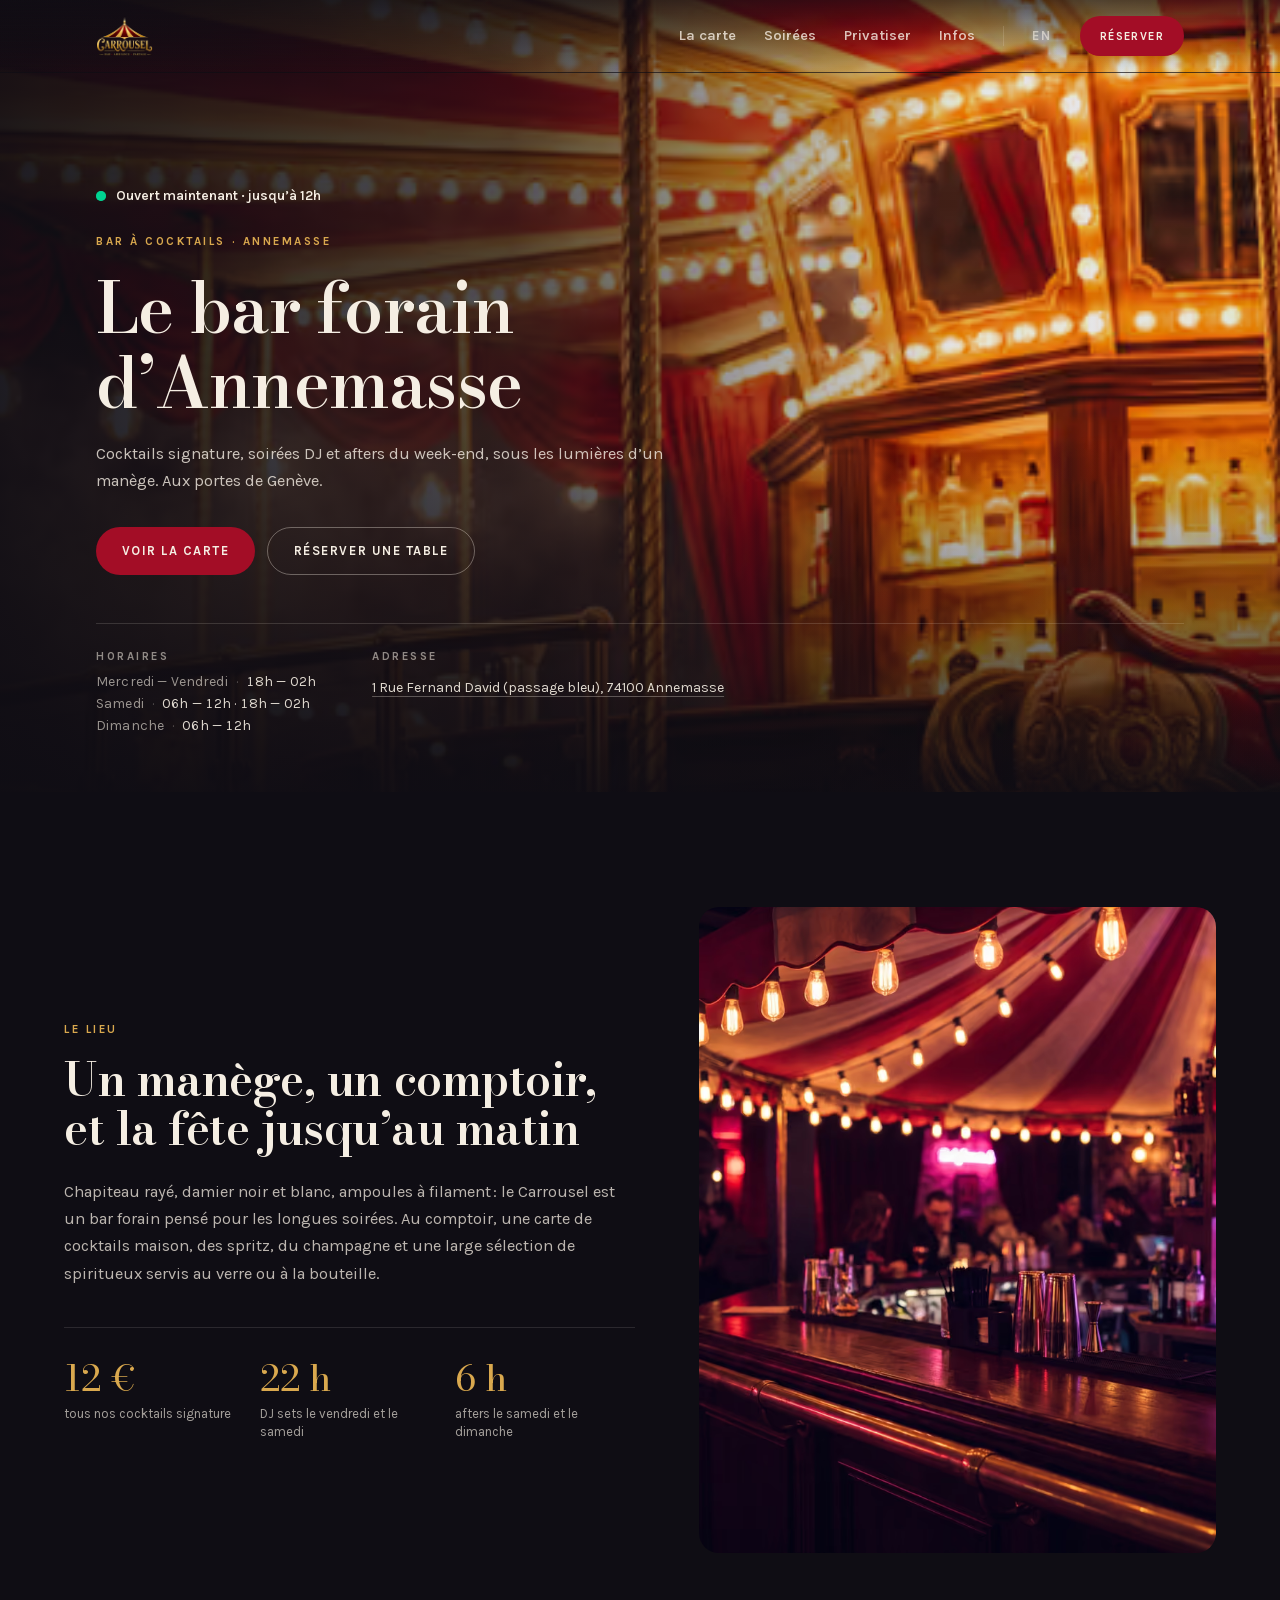
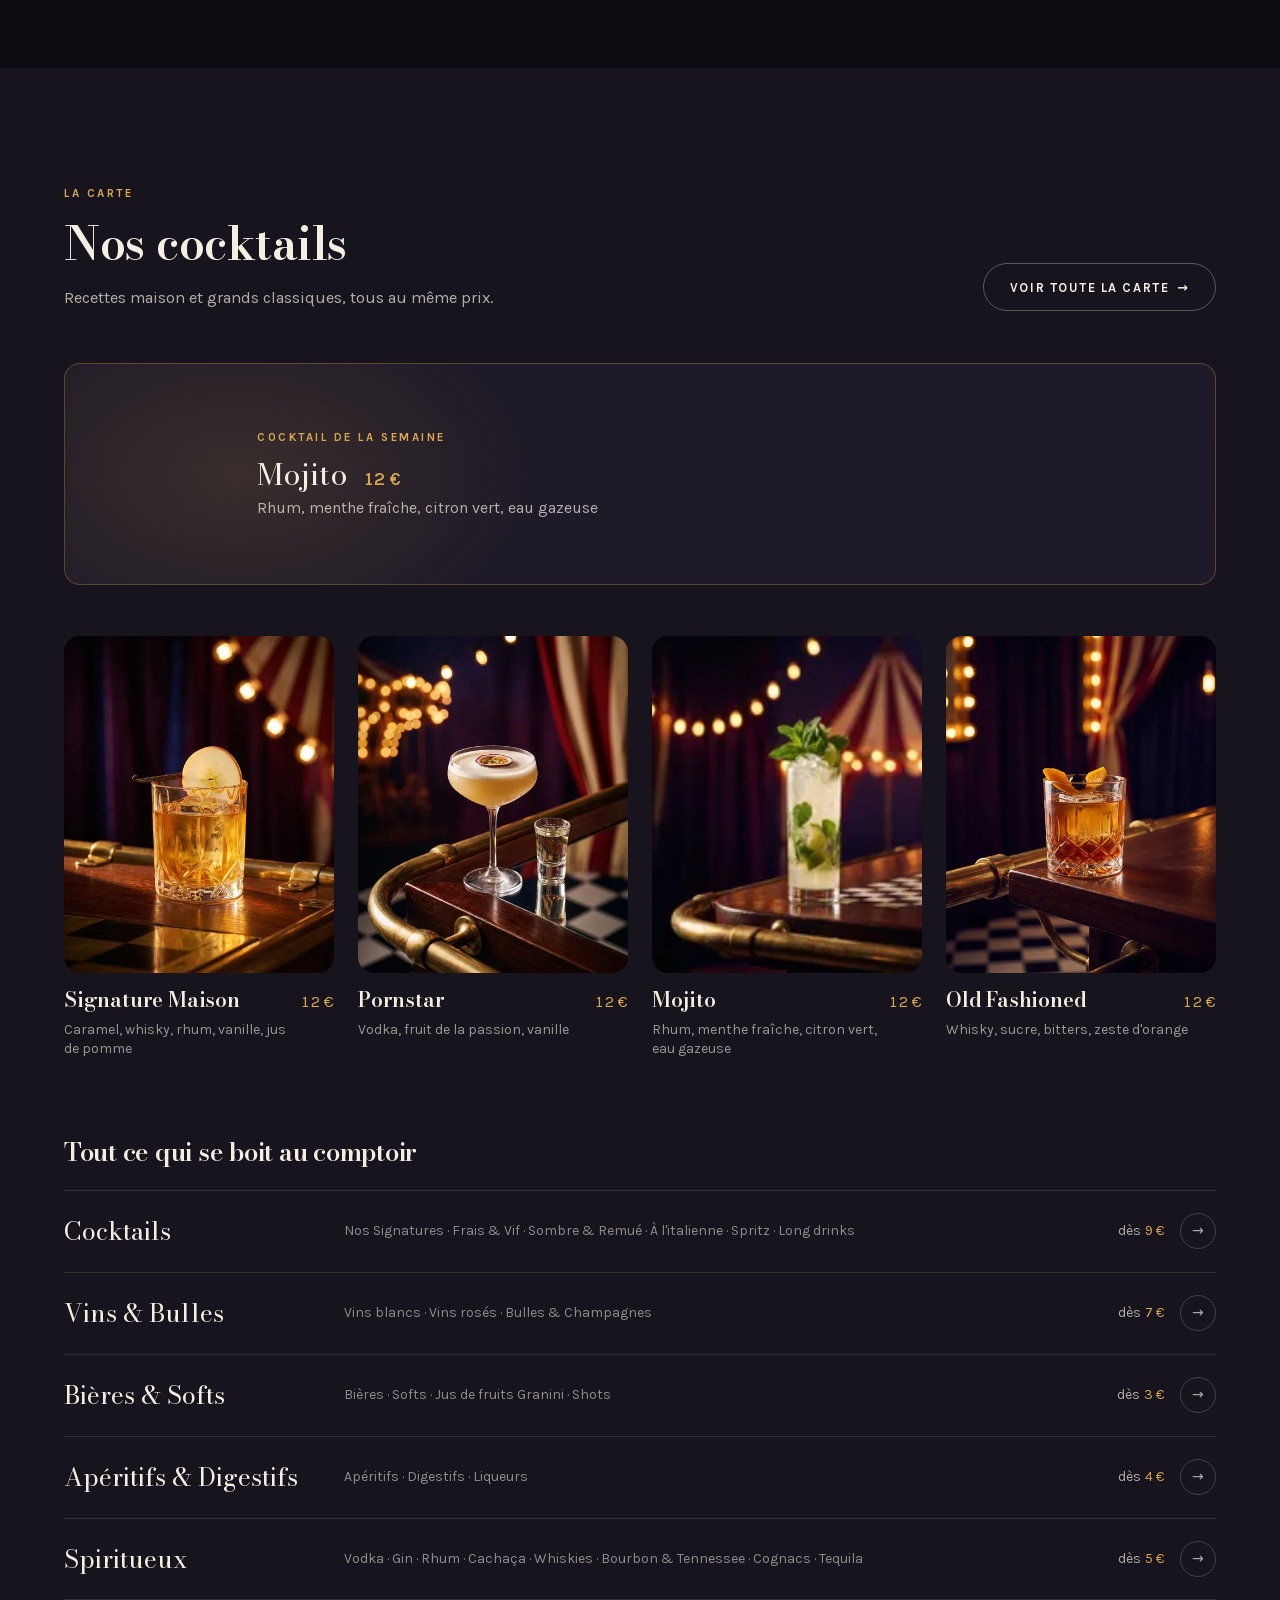
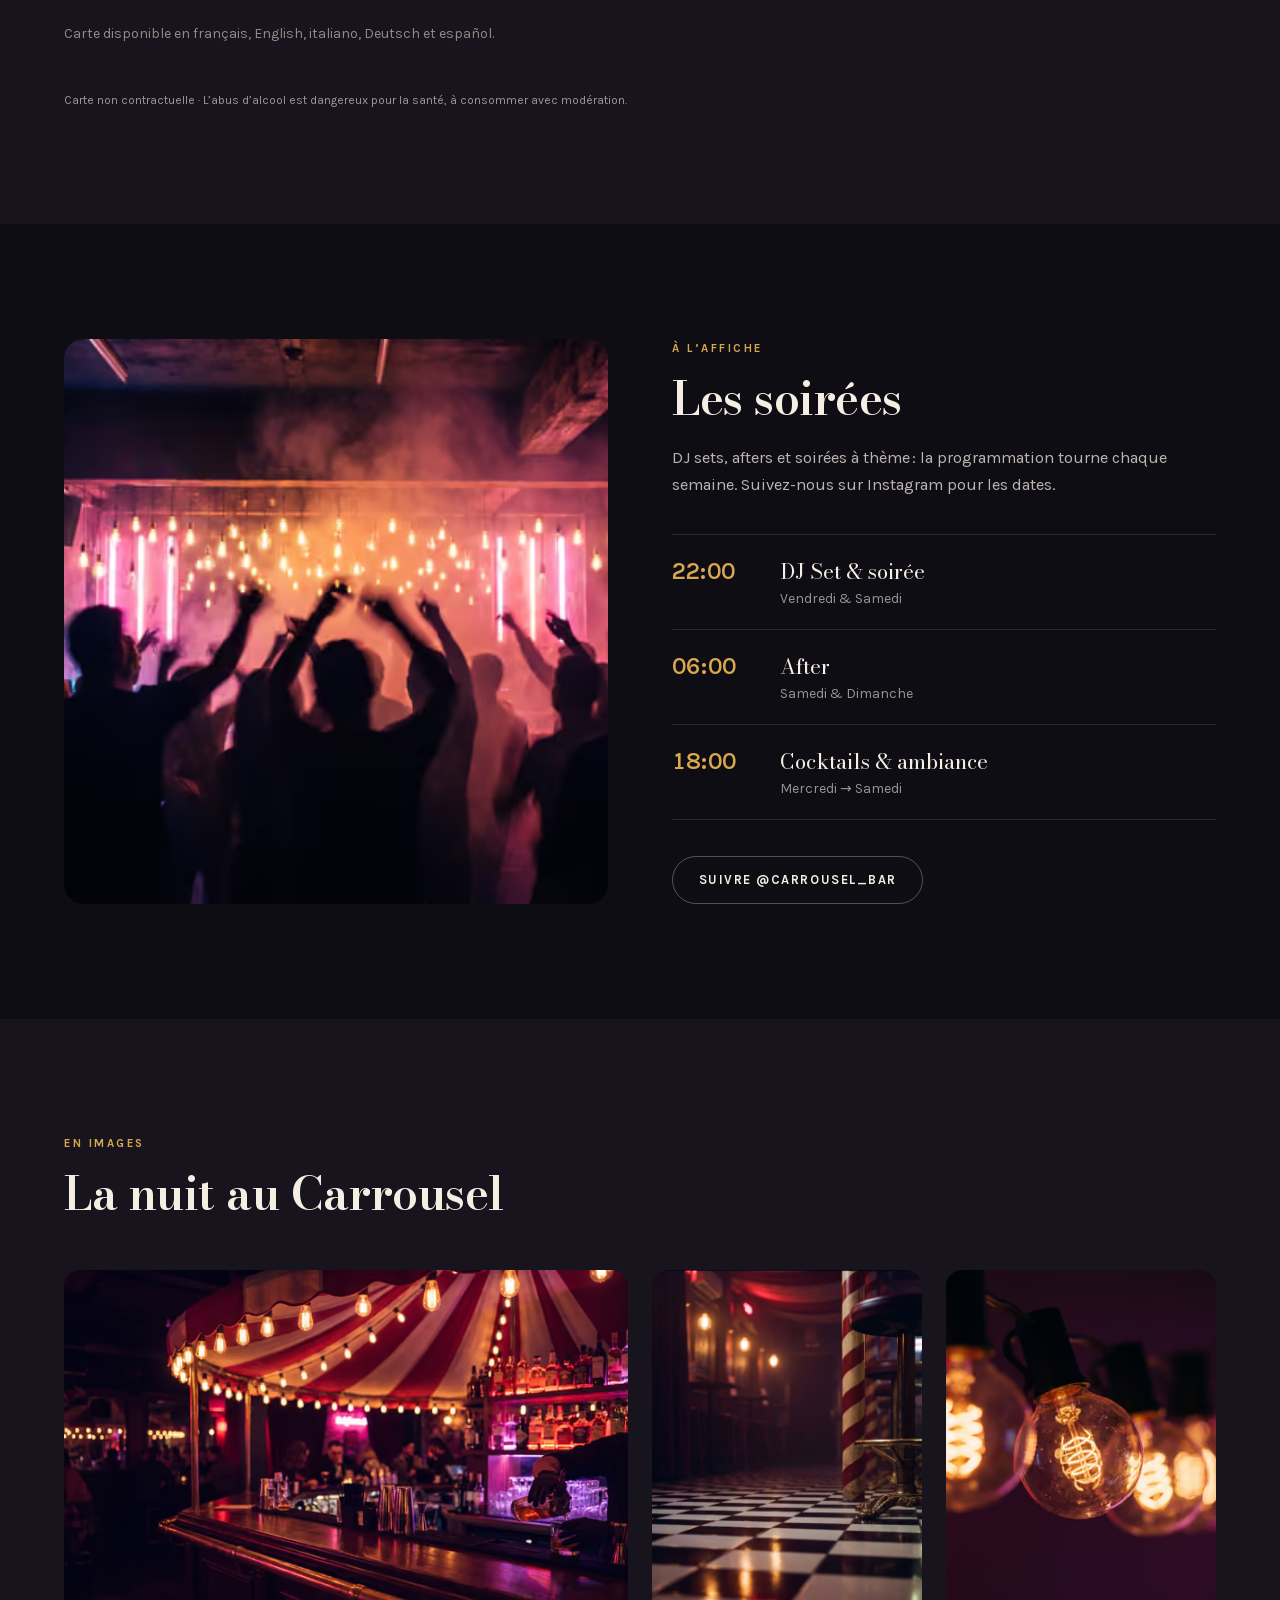
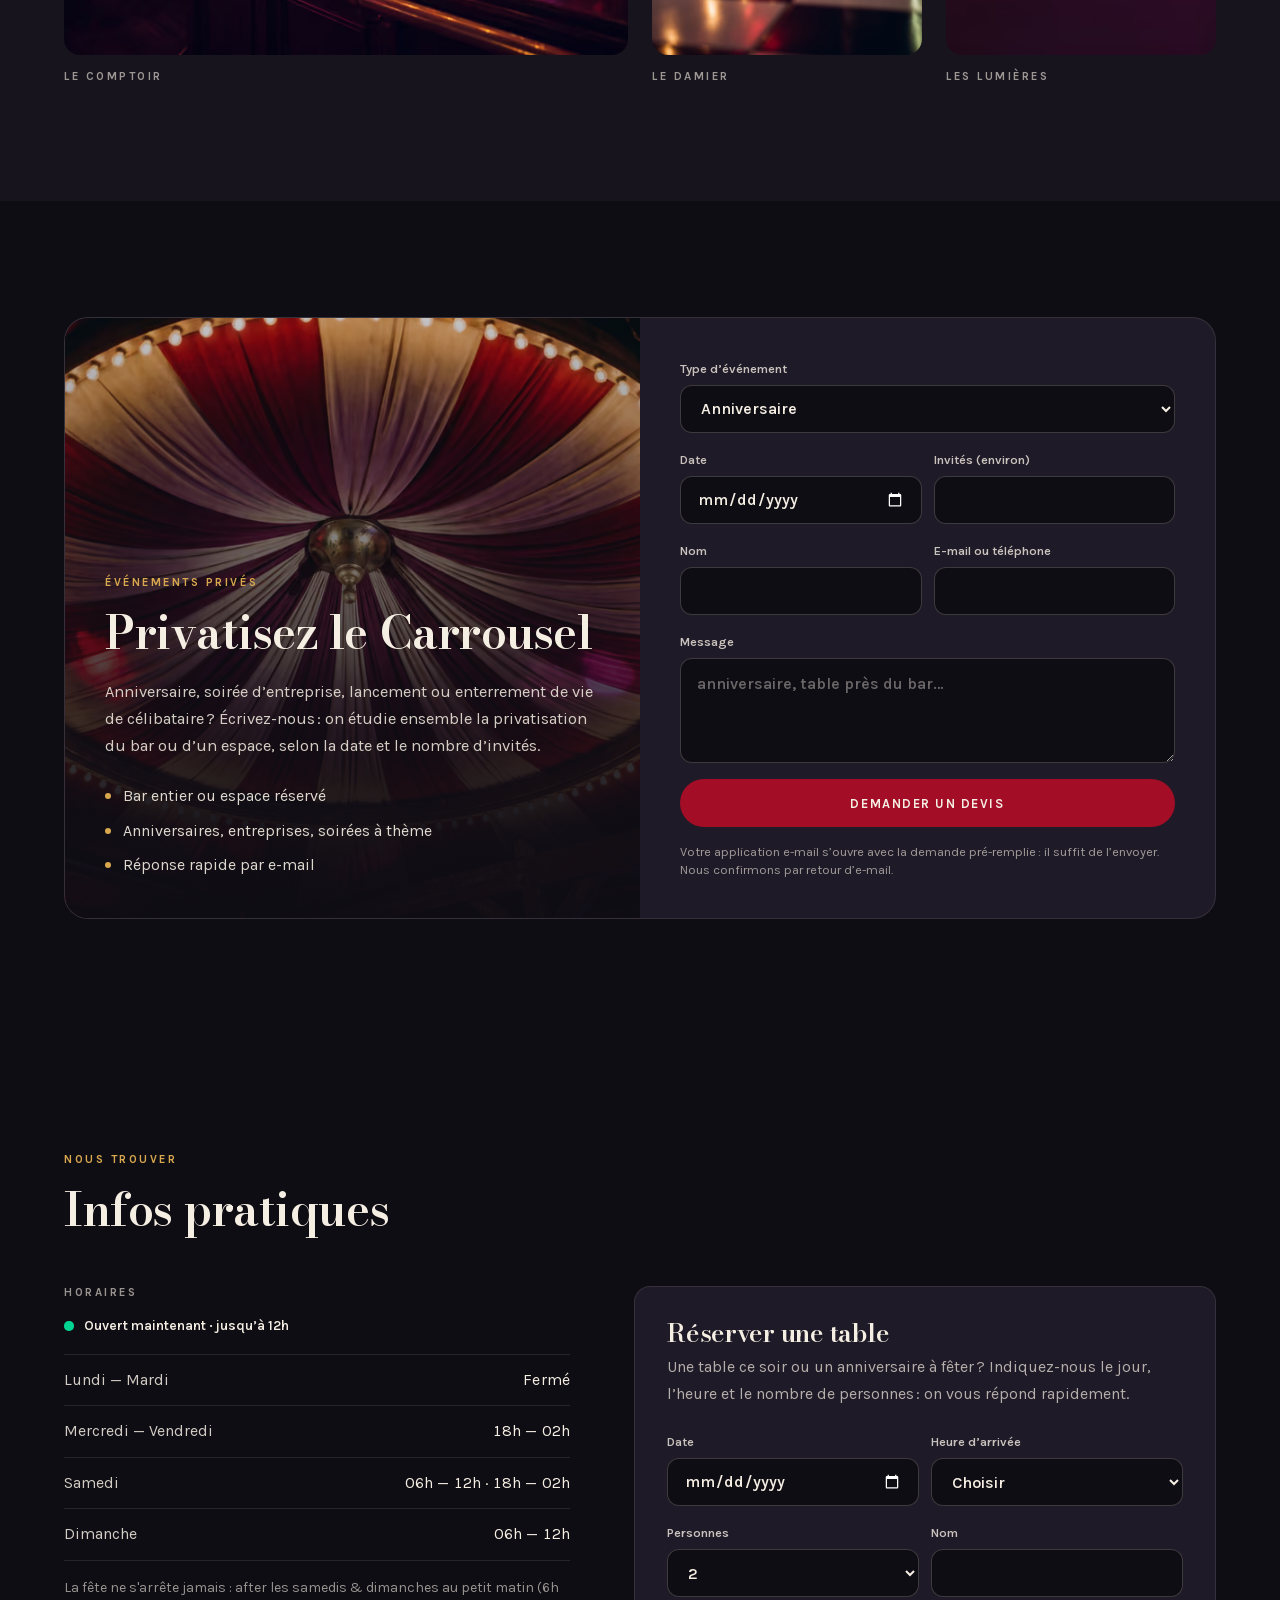
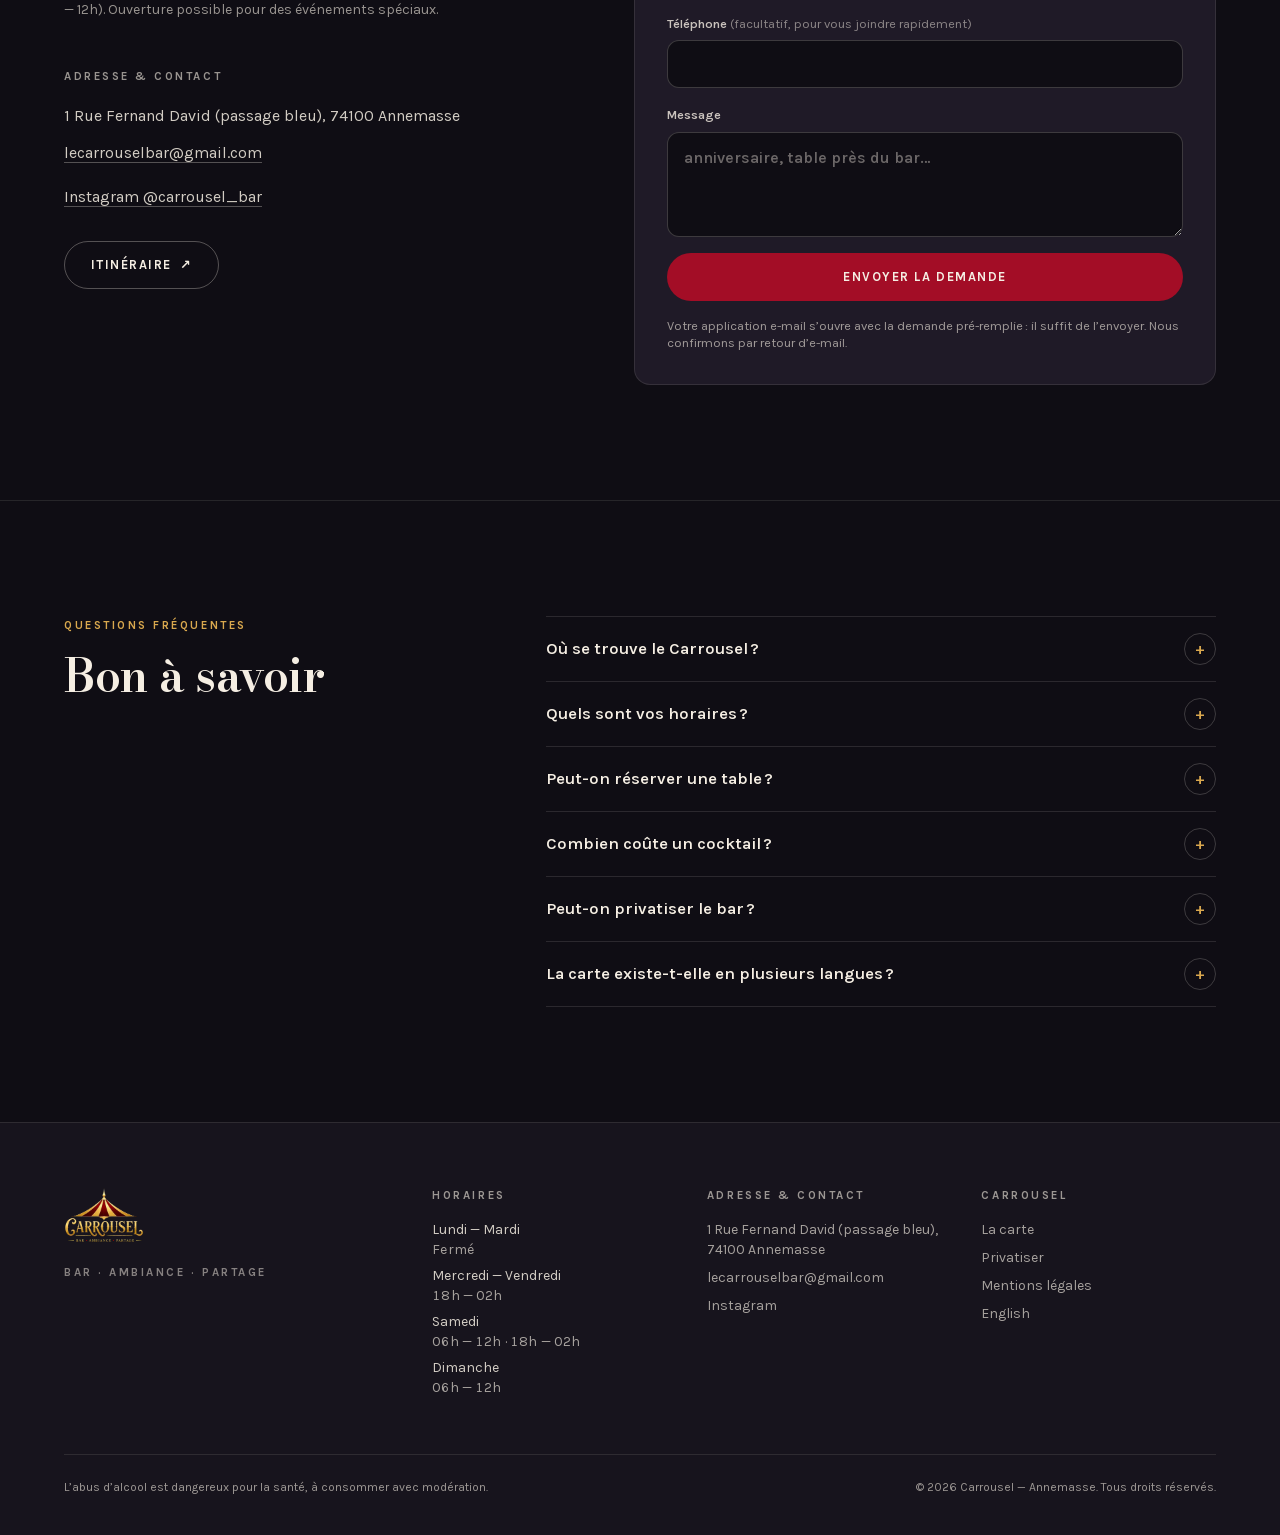
==== commit 5a14a866: "Telefono: menu della home a tutto schermo, ricerca e rubriche atterrano giuste, etichette leggibili," ====
--- a/index.html
+++ b/index.html
@@ -1,5 +1,4 @@
-<!DOCTYPE html><html lang="fr" class="bodoni_moda_bafb91ea-module__stlXZG__variable karla_78029e28-module__QQIApa__variable"><head><meta charSet="utf-8"/><meta name="viewport" content="width=device-width, initial-scale=1"/><link rel="preload" href="/_next/static/media/52b5d5098cb87ddd-s.p.3r2y_bth_sjsm.woff2" as="font" crossorigin="" type="font/woff2"/><link rel="preload" href="/_next/static/media/680aa1e827d679d2-s.p.42ymt1gosxo71.woff2" as="font" crossorigin="" type="font/woff2"/><link rel="preload" as="image" imageSrcSet="/brand/logo-240.webp 240w, /brand/logo-360.webp 360w, /brand/logo-480.webp 480w, /brand/logo-960.webp 960w" imageSizes="140px" fetchPriority="auto"/><link rel="preload" as="image" type="image/avif" fetchPriority="high" imageSrcSet="/ambiance/hero-portrait-480.avif 480w, /ambiance/hero-portrait-720.avif 720w, /ambiance/hero-portrait-1080.avif 1080w" imageSizes="100vw" media="(max-width: 768px)"/><link rel="preload" as="image" type="image/avif" fetchPriority="high" imageSrcSet="/ambiance/hero-640.avif 640w, /ambiance/hero-1024.avif 1024w, /ambiance/hero-1600.avif 1600w, /ambiance/hero-2200.avif 2200w" imageSizes="100vw" media="(min-width: 769px)"/><style data-precedence="next" data-href="/_next/static/chunks/0_cz4rkkl0sfa.css /_next/static/chunks/1grb0efujywaa.css">@layer properties{@supports (((-webkit-hyphens:none)) and (not (margin-trim:inline))) or ((-moz-orient:inline) and (not (color:rgb(from red r g b)))){*,:before,:after,::backdrop{--tw-translate-x:0;--tw-translate-y:0;--tw-translate-z:0;--tw-scale-x:1;--tw-scale-y:1;--tw-scale-z:1;--tw-rotate-x:initial;--tw-rotate-y:initial;--tw-rotate-z:initial;--tw-skew-x:initial;--tw-skew-y:initial;--tw-space-y-reverse:0;--tw-divide-y-reverse:0;--tw-border-style:solid;--tw-gradient-position:initial;--tw-gradient-from:#0000;--tw-gradient-via:#0000;--tw-gradient-to:#0000;--tw-gradient-stops:initial;--tw-gradient-via-stops:initial;--tw-gradient-from-position:0%;--tw-gradient-via-position:50%;--tw-gradient-to-position:100%;--tw-leading:initial;--tw-font-weight:initial;--tw-tracking:initial;--tw-ordinal:initial;--tw-slashed-zero:initial;--tw-numeric-figure:initial;--tw-numeric-spacing:initial;--tw-numeric-fraction:initial;--tw-shadow:0 0 #0000;--tw-shadow-color:initial;--tw-shadow-alpha:100%;--tw-inset-shadow:0 0 #0000;--tw-inset-shadow-color:initial;--tw-inset-shadow-alpha:100%;--tw-ring-color:initial;--tw-ring-shadow:0 0 #0000;--tw-inset-ring-color:initial;--tw-inset-ring-shadow:0 0 #0000;--tw-ring-inset:initial;--tw-ring-offset-width:0px;--tw-ring-offset-color:#fff;--tw-ring-offset-shadow:0 0 #0000;--tw-blur:initial;--tw-brightness:initial;--tw-contrast:initial;--tw-grayscale:initial;--tw-hue-rotate:initial;--tw-invert:initial;--tw-opacity:initial;--tw-saturate:initial;--tw-sepia:initial;--tw-drop-shadow:initial;--tw-drop-shadow-color:initial;--tw-drop-shadow-alpha:100%;--tw-drop-shadow-size:initial;--tw-backdrop-blur:initial;--tw-backdrop-brightness:initial;--tw-backdrop-contrast:initial;--tw-backdrop-grayscale:initial;--tw-backdrop-hue-rotate:initial;--tw-backdrop-invert:initial;--tw-backdrop-opacity:initial;--tw-backdrop-saturate:initial;--tw-backdrop-sepia:initial;--tw-duration:initial;--tw-ease:initial}}}@layer theme{:root,:host{--font-sans:-apple-system, BlinkMacSystemFont, "Segoe UI", Roboto, "Helvetica Neue", "Noto Sans", Arial, sans-serif, "Apple Color Emoji", "Segoe UI Emoji", "Segoe UI Symbol", "Noto Color Emoji";--font-mono:ui-monospace, SFMono-Regular, Menlo, Monaco, Consolas, "Liberation Mono", "Courier New", monospace;--color-emerald-400:#00d294;--spacing:.25rem;--container-md:28rem;--container-lg:32rem;--container-xl:36rem;--container-2xl:42rem;--container-3xl:48rem;--container-5xl:64rem;--container-6xl:72rem;--text-xs:.75rem;--text-xs--line-height:calc(1 / .75);--text-sm:.875rem;--text-sm--line-height:calc(1.25 / .875);--text-base:1rem;--text-base--line-height:calc(1.5 / 1);--text-lg:1.125rem;--text-lg--line-height:calc(1.75 / 1.125);--text-2xl:1.5rem;--text-2xl--line-height:calc(2 / 1.5);--font-weight-normal:400;--font-weight-semibold:600;--font-weight-bold:700;--leading-tight:1.25;--leading-snug:1.375;--leading-relaxed:1.625;--radius-lg:.5rem;--radius-xl:.75rem;--radius-2xl:1rem;--animate-ping:ping 1s cubic-bezier(0, 0, .2, 1) infinite;--blur-md:12px;--default-transition-duration:.15s;--default-transition-timing-function:cubic-bezier(.4, 0, .2, 1);--default-font-family:var(--font-sans);--default-mono-font-family:var(--font-mono);--color-nuit:#0f0d14;--color-nuit-2:#17141d;--color-velours:#1f1a27;--color-or:#d9a84e;--color-or-clair:#edc97e;--color-rouge:#c8102e;--color-rouge-2:#a30d26;--color-creme:#f5eee3;--font-display:var(--ff-display), "Bodoni 72", Didot, Georgia, serif;--font-body:var(--ff-body), system-ui, -apple-system, "Segoe UI", sans-serif;--text-display-xl:clamp(2.6rem, 5.4vw, 5rem);--text-display-l:clamp(2rem, 3.6vw, 3.1rem);--text-display-m:clamp(1.35rem, 2vw, 1.65rem);--text-body-l:clamp(1.03rem, 1.2vw, 1.14rem);--space-section:clamp(4.5rem, 9vw, 8rem);--space-head:clamp(2rem, 4vw, 3.25rem);--ease-ride:cubic-bezier(.22, 1, .36, 1)}@supports (color:lab(0% 0 0)){:root,:host{--color-emerald-400:lab(75.0771% -60.7313 19.4146)}}}@layer base{*,:after,:before,::backdrop{box-sizing:border-box;border:0 solid;margin:0;padding:0}::file-selector-button{box-sizing:border-box;border:0 solid;margin:0;padding:0}html,:host{-webkit-text-size-adjust:100%;tab-size:4;line-height:1.5;font-family:var(--default-font-family,-apple-system, BlinkMacSystemFont, "Segoe UI", Roboto, "Helvetica Neue", "Noto Sans", Arial, sans-serif, "Apple Color Emoji", "Segoe UI Emoji", "Segoe UI Symbol", "Noto Color Emoji");font-feature-settings:var(--default-font-feature-settings,normal);font-variation-settings:var(--default-font-variation-settings,normal);-webkit-tap-highlight-color:transparent}hr{height:0;color:inherit;border-top-width:1px}abbr:where([title]){-webkit-text-decoration:underline dotted;text-decoration:underline dotted}h1,h2,h3,h4,h5,h6{font-size:inherit;font-weight:inherit}a{color:inherit;-webkit-text-decoration:inherit;-webkit-text-decoration:inherit;-webkit-text-decoration:inherit;-webkit-text-decoration:inherit;text-decoration:inherit}b,strong{font-weight:bolder}code,kbd,samp,pre{font-family:var(--default-mono-font-family,ui-monospace, SFMono-Regular, Menlo, Monaco, Consolas, "Liberation Mono", "Courier New", monospace);font-feature-settings:var(--default-mono-font-feature-settings,normal);font-variation-settings:var(--default-mono-font-variation-settings,normal);font-size:1em}small{font-size:80%}sub,sup{vertical-align:baseline;font-size:75%;line-height:0;position:relative}sub{bottom:-.25em}sup{top:-.5em}table{text-indent:0;border-color:inherit;border-collapse:collapse}:-moz-focusring:where(:not(iframe)){outline:auto}progress{vertical-align:baseline}summary{display:list-item}ol,ul,menu{list-style:none}img,svg,video,canvas,audio,iframe,embed,object{vertical-align:middle;display:block}img,video{max-width:100%;height:auto}button,input,select,optgroup,textarea{font:inherit;font-feature-settings:inherit;font-variation-settings:inherit;letter-spacing:inherit;color:inherit;opacity:1;background-color:#0000;border-radius:0}::file-selector-button{font:inherit;font-feature-settings:inherit;font-variation-settings:inherit;letter-spacing:inherit;color:inherit;opacity:1;background-color:#0000;border-radius:0}:where(select:is([multiple],[size])) optgroup{font-weight:bolder}:where(select:is([multiple],[size])) optgroup option{padding-inline-start:20px}::file-selector-button{margin-inline-end:4px}::placeholder{opacity:1}@supports (not ((-webkit-appearance:-apple-pay-button))) or (contain-intrinsic-size:1px){::placeholder{color:currentColor}@supports (color:color-mix(in lab, red, red)){::placeholder{color:color-mix(in oklab, currentcolor 50%, transparent)}}}textarea{resize:vertical}::-webkit-search-decoration{-webkit-appearance:none}::-webkit-date-and-time-value{min-height:1lh;text-align:inherit}::-webkit-datetime-edit{display:inline-flex}::-webkit-datetime-edit-fields-wrapper{padding:0}::-webkit-datetime-edit{padding-block:0}::-webkit-datetime-edit-year-field{padding-block:0}::-webkit-datetime-edit-month-field{padding-block:0}::-webkit-datetime-edit-day-field{padding-block:0}::-webkit-datetime-edit-hour-field{padding-block:0}::-webkit-datetime-edit-minute-field{padding-block:0}::-webkit-datetime-edit-second-field{padding-block:0}::-webkit-datetime-edit-millisecond-field{padding-block:0}::-webkit-datetime-edit-meridiem-field{padding-block:0}::-webkit-calendar-picker-indicator{line-height:1}:-moz-ui-invalid{box-shadow:none}button,input:where([type=button],[type=reset],[type=submit]){appearance:button}::file-selector-button{appearance:button}::-webkit-inner-spin-button{height:auto}::-webkit-outer-spin-button{height:auto}[hidden]:where(:not([hidden=until-found])){display:none!important}html{-webkit-text-size-adjust:100%;scroll-behavior:smooth;scroll-padding-top:5rem;overflow-x:clip}body{background-color:var(--color-nuit);color:var(--color-creme);font-family:var(--font-body);-webkit-font-smoothing:antialiased;text-rendering:optimizelegibility;font-size:1rem;line-height:1.65;overflow-x:clip}h1,h2,h3,h4{font-family:var(--font-display);letter-spacing:-.01em;font-weight:600;line-height:1.08}p{text-wrap:pretty}h1,h2{text-wrap:balance}::selection{background-color:var(--color-or);color:var(--color-nuit)}:focus-visible{outline:2px solid var(--color-or);outline-offset:3px;border-radius:4px}img,video{max-width:100%;display:block}picture{display:contents}}@layer components;@layer utilities{.pointer-events-none{pointer-events:none}.visible{visibility:visible}.sr-only{clip-path:inset(50%);white-space:nowrap;border-width:0;width:1px;height:1px;margin:-1px;padding:0;position:absolute;overflow:hidden}.absolute{position:absolute}.fixed{position:fixed}.relative{position:relative}.static{position:static}.sticky{position:sticky}.inset-0{inset:0}.inset-x-0{inset-inline:0}.-top-40{top:calc(var(--spacing) * -40)}.-top-48{top:calc(var(--spacing) * -48)}.top-0{top:0}.top-16{top:calc(var(--spacing) * 16)}.right-5{right:calc(var(--spacing) * 5)}.bottom-0{bottom:0}.bottom-5{bottom:calc(var(--spacing) * 5)}.left-1{left:var(--spacing)}.isolate{isolation:isolate}.-z-10{z-index:calc(10 * -1)}.-z-20{z-index:calc(20 * -1)}.z-10{z-index:10}.z-40{z-index:40}.z-50{z-index:50}.col-span-1{grid-column:span 1/span 1}.col-span-2{grid-column:span 2/span 2}.row-start-2{grid-row-start:2}.mx-auto{margin-inline:auto}.mt-\(--space-head\){margin-top:var(--space-head)}.mt-0{margin-top:0}.mt-0\.5{margin-top:calc(var(--spacing) * .5)}.mt-1{margin-top:var(--spacing)}.mt-1\.5{margin-top:calc(var(--spacing) * 1.5)}.mt-2{margin-top:calc(var(--spacing) * 2)}.mt-3{margin-top:calc(var(--spacing) * 3)}.mt-4{margin-top:calc(var(--spacing) * 4)}.mt-5{margin-top:calc(var(--spacing) * 5)}.mt-6{margin-top:calc(var(--spacing) * 6)}.mt-7{margin-top:calc(var(--spacing) * 7)}.mt-8{margin-top:calc(var(--spacing) * 8)}.mt-9{margin-top:calc(var(--spacing) * 9)}.mt-10{margin-top:calc(var(--spacing) * 10)}.mt-12{margin-top:calc(var(--spacing) * 12)}.mt-14{margin-top:calc(var(--spacing) * 14)}.mt-20{margin-top:calc(var(--spacing) * 20)}.-mr-2{margin-right:calc(var(--spacing) * -2)}.mb-1{margin-bottom:var(--spacing)}.mb-4{margin-bottom:calc(var(--spacing) * 4)}.mb-5{margin-bottom:calc(var(--spacing) * 5)}.mb-6{margin-bottom:calc(var(--spacing) * 6)}.mb-7{margin-bottom:calc(var(--spacing) * 7)}.mb-11{margin-bottom:calc(var(--spacing) * 11)}.mb-12{margin-bottom:calc(var(--spacing) * 12)}.ml-auto{margin-left:auto}.btn{min-height:3rem;font-family:var(--font-body);letter-spacing:.12em;text-transform:uppercase;transition:background-color .2s, color .2s, border-color .2s, transform .2s var(--ease-ride);border-radius:999px;justify-content:center;align-items:center;gap:.5rem;padding-inline:1.6rem;font-size:.8rem;font-weight:700;display:inline-flex}.block{display:block}.flex{display:flex}.grid{display:grid}.hidden{display:none}.inline{display:inline}.inline-block{display:inline-block}.inline-flex{display:inline-flex}.table{display:table}.aspect-\[4\/5\]{aspect-ratio:4/5}.size-1{width:var(--spacing);height:var(--spacing)}.size-1\.5{width:calc(var(--spacing) * 1.5);height:calc(var(--spacing) * 1.5)}.size-2{width:calc(var(--spacing) * 2);height:calc(var(--spacing) * 2)}.size-2\.5{width:calc(var(--spacing) * 2.5);height:calc(var(--spacing) * 2.5)}.size-5{width:calc(var(--spacing) * 5);height:calc(var(--spacing) * 5)}.size-8{width:calc(var(--spacing) * 8);height:calc(var(--spacing) * 8)}.size-9{width:calc(var(--spacing) * 9);height:calc(var(--spacing) * 9)}.size-11{width:calc(var(--spacing) * 11);height:calc(var(--spacing) * 11)}.size-12{width:calc(var(--spacing) * 12);height:calc(var(--spacing) * 12)}.size-\[5\.25rem\]{width:5.25rem;height:5.25rem}.h-0{height:0}.h-0\.5{height:calc(var(--spacing) * .5)}.h-5{height:calc(var(--spacing) * 5)}.h-9{height:calc(var(--spacing) * 9)}.h-10{height:calc(var(--spacing) * 10)}.h-11{height:calc(var(--spacing) * 11)}.h-12{height:calc(var(--spacing) * 12)}.h-14{height:calc(var(--spacing) * 14)}.h-16{height:calc(var(--spacing) * 16)}.h-80{height:calc(var(--spacing) * 80)}.h-96{height:calc(var(--spacing) * 96)}.h-auto{height:auto}.h-full{height:100%}.min-h-6{min-height:calc(var(--spacing) * 6)}.min-h-10{min-height:calc(var(--spacing) * 10)}.min-h-11{min-height:calc(var(--spacing) * 11)}.min-h-16{min-height:calc(var(--spacing) * 16)}.min-h-20{min-height:calc(var(--spacing) * 20)}.min-h-\[11\.5rem\]{min-height:11.5rem}.min-h-\[26rem\]{min-height:26rem}.min-h-\[70vh\]{min-height:70vh}.min-h-\[92svh\]{min-height:92svh}.min-h-dvh{min-height:100dvh}.w-6{width:calc(var(--spacing) * 6)}.w-11{width:calc(var(--spacing) * 11)}.w-12{width:calc(var(--spacing) * 12)}.w-28{width:calc(var(--spacing) * 28)}.w-36{width:calc(var(--spacing) * 36)}.w-\[82\%\]{width:82%}.w-auto{width:auto}.w-full{width:100%}.w-px{width:1px}.max-w-2xl{max-width:var(--container-2xl)}.max-w-3xl{max-width:var(--container-3xl)}.max-w-5xl{max-width:var(--container-5xl)}.max-w-6xl{max-width:var(--container-6xl)}.max-w-\[27rem\]{max-width:27rem}.max-w-\[90rem\]{max-width:90rem}.max-w-lg{max-width:var(--container-lg)}.max-w-md{max-width:var(--container-md)}.max-w-prose{max-width:65ch}.max-w-xl{max-width:var(--container-xl)}.min-w-0{min-width:0}.min-w-10{min-width:calc(var(--spacing) * 10)}.min-w-11{min-width:calc(var(--spacing) * 11)}.flex-1{flex:1}.shrink-0{flex-shrink:0}.-translate-x-1{--tw-translate-x:calc(var(--spacing) * -1);translate:var(--tw-translate-x) var(--tw-translate-y)}.-translate-y-\[7px\]{--tw-translate-y:calc(7px * -1);translate:var(--tw-translate-x) var(--tw-translate-y)}.translate-y-0{--tw-translate-y:0px;translate:var(--tw-translate-x) var(--tw-translate-y)}.translate-y-3{--tw-translate-y:calc(var(--spacing) * 3);translate:var(--tw-translate-x) var(--tw-translate-y)}.translate-y-\[7px\]{--tw-translate-y:7px;translate:var(--tw-translate-x) var(--tw-translate-y)}.scale-110{--tw-scale-x:110%;--tw-scale-y:110%;--tw-scale-z:110%;scale:var(--tw-scale-x) var(--tw-scale-y)}.-rotate-45{rotate:-45deg}.rotate-45{rotate:45deg}.transform{transform:var(--tw-rotate-x,) var(--tw-rotate-y,) var(--tw-rotate-z,) var(--tw-skew-x,) var(--tw-skew-y,)}.animate-ping{animation:var(--animate-ping)}.cursor-pointer{cursor:pointer}.resize{resize:both}.scroll-mt-24{scroll-margin-top:calc(var(--spacing) * 24)}.scroll-mt-32{scroll-margin-top:calc(var(--spacing) * 32)}.\[scrollbar-width\:none\]{scrollbar-width:none}.list-none{list-style-type:none}.break-inside-avoid{break-inside:avoid}.grid-cols-2{grid-template-columns:repeat(2,minmax(0,1fr))}.grid-cols-3{grid-template-columns:repeat(3,minmax(0,1fr))}.grid-cols-\[1fr_auto\]{grid-template-columns:1fr auto}.grid-cols-\[5\.5rem_1fr\]{grid-template-columns:5.5rem 1fr}.flex-col{flex-direction:column}.flex-wrap{flex-wrap:wrap}.items-baseline{align-items:baseline}.items-center{align-items:center}.items-end{align-items:flex-end}.items-start{align-items:flex-start}.justify-between{justify-content:space-between}.justify-center{justify-content:center}.justify-end{justify-content:flex-end}.gap-0{gap:0}.gap-0\.5{gap:calc(var(--spacing) * .5)}.gap-1{gap:var(--spacing)}.gap-1\.5{gap:calc(var(--spacing) * 1.5)}.gap-2{gap:calc(var(--spacing) * 2)}.gap-2\.5{gap:calc(var(--spacing) * 2.5)}.gap-3{gap:calc(var(--spacing) * 3)}.gap-4{gap:calc(var(--spacing) * 4)}.gap-5{gap:calc(var(--spacing) * 5)}.gap-6{gap:calc(var(--spacing) * 6)}.gap-7{gap:calc(var(--spacing) * 7)}.gap-10{gap:calc(var(--spacing) * 10)}.gap-12{gap:calc(var(--spacing) * 12)}.gap-\[5px\]{gap:5px}:where(.space-y-0>:not(:last-child)){--tw-space-y-reverse:0;margin-block:0}:where(.space-y-0\.5>:not(:last-child)){--tw-space-y-reverse:0;margin-block-start:calc(calc(var(--spacing) * .5) * var(--tw-space-y-reverse));margin-block-end:calc(calc(var(--spacing) * .5) * calc(1 - var(--tw-space-y-reverse)))}:where(.space-y-1>:not(:last-child)){--tw-space-y-reverse:0;margin-block-start:calc(var(--spacing) * var(--tw-space-y-reverse));margin-block-end:calc(var(--spacing) * calc(1 - var(--tw-space-y-reverse)))}:where(.space-y-1\.5>:not(:last-child)){--tw-space-y-reverse:0;margin-block-start:calc(calc(var(--spacing) * 1.5) * var(--tw-space-y-reverse));margin-block-end:calc(calc(var(--spacing) * 1.5) * calc(1 - var(--tw-space-y-reverse)))}:where(.space-y-2>:not(:last-child)){--tw-space-y-reverse:0;margin-block-start:calc(calc(var(--spacing) * 2) * var(--tw-space-y-reverse));margin-block-end:calc(calc(var(--spacing) * 2) * calc(1 - var(--tw-space-y-reverse)))}.gap-x-3{column-gap:calc(var(--spacing) * 3)}.gap-x-4{column-gap:calc(var(--spacing) * 4)}.gap-x-5{column-gap:calc(var(--spacing) * 5)}.gap-x-6{column-gap:calc(var(--spacing) * 6)}.gap-x-14{column-gap:calc(var(--spacing) * 14)}.gap-y-1{row-gap:var(--spacing)}.gap-y-4{row-gap:calc(var(--spacing) * 4)}.gap-y-7{row-gap:calc(var(--spacing) * 7)}.gap-y-8{row-gap:calc(var(--spacing) * 8)}.gap-y-11{row-gap:calc(var(--spacing) * 11)}.gap-y-12{row-gap:calc(var(--spacing) * 12)}:where(.divide-y>:not(:last-child)){--tw-divide-y-reverse:0;border-bottom-style:var(--tw-border-style);border-top-style:var(--tw-border-style);border-top-width:calc(1px * var(--tw-divide-y-reverse));border-bottom-width:calc(1px * calc(1 - var(--tw-divide-y-reverse)))}:where(.divide-creme>:not(:last-child)){border-color:var(--color-creme)}:where(.divide-creme\/10>:not(:last-child)){border-color:#f5eee31a}@supports (color:color-mix(in lab, red, red)){:where(.divide-creme\/10>:not(:last-child)){border-color:color-mix(in oklab, var(--color-creme) 10%, transparent)}}:where(.divide-creme\/12>:not(:last-child)){border-color:#f5eee31f}@supports (color:color-mix(in lab, red, red)){:where(.divide-creme\/12>:not(:last-child)){border-color:color-mix(in oklab, var(--color-creme) 12%, transparent)}}.self-center{align-self:center}.self-start{align-self:flex-start}.overflow-hidden{overflow:hidden}.overflow-x-auto{overflow-x:auto}.overflow-y-auto{overflow-y:auto}.rounded{border-radius:.25rem}.rounded-2xl{border-radius:var(--radius-2xl)}.rounded-\[1\.1rem\]{border-radius:1.1rem}.rounded-\[1\.5rem\]{border-radius:1.5rem}.rounded-\[1\.25rem\]{border-radius:1.25rem}.rounded-full{border-radius:3.40282e38px}.rounded-lg{border-radius:var(--radius-lg)}.rounded-xl{border-radius:var(--radius-xl)}.border{border-style:var(--tw-border-style);border-width:1px}.border-y{border-block-style:var(--tw-border-style);border-block-width:1px}.border-t{border-top-style:var(--tw-border-style);border-top-width:1px}.border-b{border-bottom-style:var(--tw-border-style);border-bottom-width:1px}.border-creme{border-color:var(--color-creme)}.border-creme\/10{border-color:#f5eee31a}@supports (color:color-mix(in lab, red, red)){.border-creme\/10{border-color:color-mix(in oklab, var(--color-creme) 10%, transparent)}}.border-creme\/12{border-color:#f5eee31f}@supports (color:color-mix(in lab, red, red)){.border-creme\/12{border-color:color-mix(in oklab, var(--color-creme) 12%, transparent)}}.border-creme\/15{border-color:#f5eee326}@supports (color:color-mix(in lab, red, red)){.border-creme\/15{border-color:color-mix(in oklab, var(--color-creme) 15%, transparent)}}.border-creme\/20{border-color:#f5eee333}@supports (color:color-mix(in lab, red, red)){.border-creme\/20{border-color:color-mix(in oklab, var(--color-creme) 20%, transparent)}}.border-creme\/25{border-color:#f5eee340}@supports (color:color-mix(in lab, red, red)){.border-creme\/25{border-color:color-mix(in oklab, var(--color-creme) 25%, transparent)}}.border-creme\/30{border-color:#f5eee34d}@supports (color:color-mix(in lab, red, red)){.border-creme\/30{border-color:color-mix(in oklab, var(--color-creme) 30%, transparent)}}.border-creme\/35{border-color:#f5eee359}@supports (color:color-mix(in lab, red, red)){.border-creme\/35{border-color:color-mix(in oklab, var(--color-creme) 35%, transparent)}}.border-or{border-color:var(--color-or)}.border-or-clair{border-color:var(--color-or-clair)}.border-or-clair\/30{border-color:#edc97e4d}@supports (color:color-mix(in lab, red, red)){.border-or-clair\/30{border-color:color-mix(in oklab, var(--color-or-clair) 30%, transparent)}}.border-or-clair\/45{border-color:#edc97e73}@supports (color:color-mix(in lab, red, red)){.border-or-clair\/45{border-color:color-mix(in oklab, var(--color-or-clair) 45%, transparent)}}.border-or\/30{border-color:#d9a84e4d}@supports (color:color-mix(in lab, red, red)){.border-or\/30{border-color:color-mix(in oklab, var(--color-or) 30%, transparent)}}.border-or\/40{border-color:#d9a84e66}@supports (color:color-mix(in lab, red, red)){.border-or\/40{border-color:color-mix(in oklab, var(--color-or) 40%, transparent)}}.border-transparent{border-color:#0000}.bg-\[\#4f0a13\]{background-color:#4f0a13}.bg-\[\#5c0c16\]{background-color:#5c0c16}.bg-\[\#5c0c16\]\/40{background-color:#5c0c1666;background-color:lab(18.7716% 35.6118 18.0702/.4)}.bg-\[\#5c0c16\]\/55{background-color:#5c0c168c;background-color:lab(18.7716% 35.6118 18.0702/.55)}.bg-\[\#5c0c16\]\/60{background-color:#5c0c1699;background-color:lab(18.7716% 35.6118 18.0702/.6)}.bg-\[\#5c0c16\]\/75{background-color:#5c0c16bf;background-color:lab(18.7716% 35.6118 18.0702/.75)}.bg-\[\#5c0c16\]\/95{background-color:#5c0c16f2;background-color:lab(18.7716% 35.6118 18.0702/.95)}.bg-\[\#63101a\]\/92{background-color:#63101aeb;background-color:lab(20.8666% 36.8631 18.2173/.92)}.bg-creme{background-color:var(--color-creme)}.bg-creme\/15{background-color:#f5eee326}@supports (color:color-mix(in lab, red, red)){.bg-creme\/15{background-color:color-mix(in oklab, var(--color-creme) 15%, transparent)}}.bg-creme\/45{background-color:#f5eee373}@supports (color:color-mix(in lab, red, red)){.bg-creme\/45{background-color:color-mix(in oklab, var(--color-creme) 45%, transparent)}}.bg-emerald-400{background-color:var(--color-emerald-400)}.bg-emerald-400\/60{background-color:#00d29499}@supports (color:color-mix(in lab, red, red)){.bg-emerald-400\/60{background-color:color-mix(in oklab, var(--color-emerald-400) 60%, transparent)}}.bg-nuit{background-color:var(--color-nuit)}.bg-nuit-2{background-color:var(--color-nuit-2)}.bg-nuit\/90{background-color:#0f0d14e6}@supports (color:color-mix(in lab, red, red)){.bg-nuit\/90{background-color:color-mix(in oklab, var(--color-nuit) 90%, transparent)}}.bg-or{background-color:var(--color-or)}.bg-or\/10{background-color:#d9a84e1a}@supports (color:color-mix(in lab, red, red)){.bg-or\/10{background-color:color-mix(in oklab, var(--color-or) 10%, transparent)}}.bg-rouge{background-color:var(--color-rouge)}.bg-rouge-2{background-color:var(--color-rouge-2)}.bg-rouge\/15{background-color:#c8102e26}@supports (color:color-mix(in lab, red, red)){.bg-rouge\/15{background-color:color-mix(in oklab, var(--color-rouge) 15%, transparent)}}.bg-velours{background-color:var(--color-velours)}.bg-gradient-to-b{--tw-gradient-position:to bottom in oklab;background-image:linear-gradient(var(--tw-gradient-stops))}.bg-\[linear-gradient\(to_bottom\,rgba\(52\,5\,11\,0\.82\)\,rgba\(52\,5\,11\,0\.45\)_60\%\,transparent\)\]{background-image:linear-gradient(#34050bd1,#34050b73 60%,#0000)}.bg-\[linear-gradient\(to_top\,rgba\(15\,13\,20\,0\.96\)_15\%\,rgba\(15\,13\,20\,0\.55\)_60\%\,rgba\(15\,13\,20\,0\.25\)\)\]{background-image:linear-gradient(#0f0d1440,#0f0d148c 40%,#0f0d14f5 85%)}.bg-\[linear-gradient\(to_top\,rgba\(15\,13\,20\,0\.98\)_0\%\,rgba\(15\,13\,20\,0\.9\)_45\%\,rgba\(15\,13\,20\,0\.62\)_75\%\,rgba\(15\,13\,20\,0\.55\)_100\%\)\]{background-image:linear-gradient(#0f0d148c 0%,#0f0d149e 25%,#0f0d14e6 55%,#0f0d14fa 100%)}.bg-\[radial-gradient\(420px_260px_at_15\%_50\%\,rgba\(217\,168\,78\,0\.14\)\,transparent_70\%\)\]{background-image:radial-gradient(420px 260px at 15%,#d9a84e24,#0000 70%)}.from-nuit{--tw-gradient-from:var(--color-nuit);--tw-gradient-stops:var(--tw-gradient-via-stops,var(--tw-gradient-position), var(--tw-gradient-from) var(--tw-gradient-from-position), var(--tw-gradient-to) var(--tw-gradient-to-position))}.from-nuit\/70{--tw-gradient-from:#0f0d14b3}@supports (color:color-mix(in lab, red, red)){.from-nuit\/70{--tw-gradient-from:color-mix(in oklab, var(--color-nuit) 70%, transparent)}}.from-nuit\/70{--tw-gradient-stops:var(--tw-gradient-via-stops,var(--tw-gradient-position), var(--tw-gradient-from) var(--tw-gradient-from-position), var(--tw-gradient-to) var(--tw-gradient-to-position))}.to-transparent{--tw-gradient-to:transparent;--tw-gradient-stops:var(--tw-gradient-via-stops,var(--tw-gradient-position), var(--tw-gradient-from) var(--tw-gradient-from-position), var(--tw-gradient-to) var(--tw-gradient-to-position))}.\[mask-image\:linear-gradient\(to_right\,\#000_88\%\,transparent\)\]{-webkit-mask-image:linear-gradient(90deg,#000 88%,#0000);mask-image:linear-gradient(90deg,#000 88%,#0000)}.object-cover{object-fit:cover}.object-\[65\%_center\]{object-position:65% center}.object-\[center_58\%\]{object-position:center 58%}.object-top{object-position:top}.p-1{padding:var(--spacing)}.p-4{padding:calc(var(--spacing) * 4)}.p-6{padding:calc(var(--spacing) * 6)}.p-7{padding:calc(var(--spacing) * 7)}.px-2{padding-inline:calc(var(--spacing) * 2)}.px-3{padding-inline:calc(var(--spacing) * 3)}.px-4{padding-inline:calc(var(--spacing) * 4)}.px-5{padding-inline:calc(var(--spacing) * 5)}.py-0{padding-block:0}.py-0\.5{padding-block:calc(var(--spacing) * .5)}.py-2{padding-block:calc(var(--spacing) * 2)}.py-3{padding-block:calc(var(--spacing) * 3)}.py-3\.5{padding-block:calc(var(--spacing) * 3.5)}.py-4{padding-block:calc(var(--spacing) * 4)}.py-5{padding-block:calc(var(--spacing) * 5)}.py-6{padding-block:calc(var(--spacing) * 6)}.py-12{padding-block:calc(var(--spacing) * 12)}.py-20{padding-block:calc(var(--spacing) * 20)}.section-y{padding-block:var(--space-section)}.pt-2{padding-top:calc(var(--spacing) * 2)}.pt-3{padding-top:calc(var(--spacing) * 3)}.pt-4{padding-top:calc(var(--spacing) * 4)}.pt-5{padding-top:calc(var(--spacing) * 5)}.pt-6{padding-top:calc(var(--spacing) * 6)}.pt-8{padding-top:calc(var(--spacing) * 8)}.pt-10{padding-top:calc(var(--spacing) * 10)}.pt-12{padding-top:calc(var(--spacing) * 12)}.pt-14{padding-top:calc(var(--spacing) * 14)}.pt-16{padding-top:calc(var(--spacing) * 16)}.pt-28{padding-top:calc(var(--spacing) * 28)}.pr-2{padding-right:calc(var(--spacing) * 2)}.pr-12{padding-right:calc(var(--spacing) * 12)}.pb-0{padding-bottom:0}.pb-0\.5{padding-bottom:calc(var(--spacing) * .5)}.pb-1{padding-bottom:var(--spacing)}.pb-2{padding-bottom:calc(var(--spacing) * 2)}.pb-2\.5{padding-bottom:calc(var(--spacing) * 2.5)}.pb-3{padding-bottom:calc(var(--spacing) * 3)}.pb-6{padding-bottom:calc(var(--spacing) * 6)}.pb-9{padding-bottom:calc(var(--spacing) * 9)}.pb-10{padding-bottom:calc(var(--spacing) * 10)}.pb-12{padding-bottom:calc(var(--spacing) * 12)}.pb-16{padding-bottom:calc(var(--spacing) * 16)}.pb-20{padding-bottom:calc(var(--spacing) * 20)}.pb-24{padding-bottom:calc(var(--spacing) * 24)}.text-center{text-align:center}.text-left{text-align:left}.text-right{text-align:right}.kicker{font-family:var(--font-body);letter-spacing:.22em;text-transform:uppercase;font-size:.72rem;font-weight:700}.ticket-num{font-family:var(--font-body);font-variant-numeric:tabular-nums lining-nums;letter-spacing:.01em}.font-display{font-family:var(--font-display)}.text-2xl{font-size:var(--text-2xl);line-height:var(--tw-leading,var(--text-2xl--line-height))}.text-lg{font-size:var(--text-lg);line-height:var(--tw-leading,var(--text-lg--line-height))}.text-sm{font-size:var(--text-sm);line-height:var(--tw-leading,var(--text-sm--line-height))}.text-xs{font-size:var(--text-xs);line-height:var(--tw-leading,var(--text-xs--line-height))}.text-\[0\.8rem\]{font-size:.8rem}.text-\[0\.9rem\]{font-size:.9rem}.text-\[0\.62rem\]{font-size:.62rem}.text-\[0\.66rem\]{font-size:.66rem}.text-\[0\.72rem\]{font-size:.72rem}.text-\[0\.82rem\]{font-size:.82rem}.text-\[0\.85rem\]{font-size:.85rem}.text-\[0\.88rem\]{font-size:.88rem}.text-\[0\.92rem\]{font-size:.92rem}.text-\[0\.95rem\]{font-size:.95rem}.text-\[0\.98rem\]{font-size:.98rem}.text-\[1\.02rem\]{font-size:1.02rem}.text-\[1\.2rem\]{font-size:1.2rem}.text-\[1\.3rem\]{font-size:1.3rem}.text-\[1\.05rem\]{font-size:1.05rem}.text-\[1\.6rem\]{font-size:1.6rem}.text-\[1\.7rem\]{font-size:1.7rem}.text-\[1\.12rem\]{font-size:1.12rem}.text-\[1\.15rem\]{font-size:1.15rem}.text-\[1\.28rem\]{font-size:1.28rem}.text-\[1\.35rem\]{font-size:1.35rem}.text-\[1\.55rem\]{font-size:1.55rem}.text-\[1rem\]{font-size:1rem}.text-\[16px\]{font-size:16px}.text-\[clamp\(1\.6rem\,3vw\,2\.3rem\)\]{font-size:clamp(1.6rem,3vw,2.3rem)}.text-\[clamp\(2\.2rem\,6vw\,3\.2rem\)\]{font-size:clamp(2.2rem,6vw,3.2rem)}.text-\[clamp\(3\.2rem\,11vw\,5\.6rem\)\]{font-size:clamp(3.2rem,11vw,5.6rem)}.text-body-l{font-size:var(--text-body-l)}.text-display-l{font-size:var(--text-display-l)}.text-display-m{font-size:var(--text-display-m)}.text-display-xl{font-size:var(--text-display-xl)}.leading-\[1\.12\]{--tw-leading:1.12;line-height:1.12}.leading-none{--tw-leading:1;line-height:1}.leading-relaxed{--tw-leading:var(--leading-relaxed);line-height:var(--leading-relaxed)}.leading-snug{--tw-leading:var(--leading-snug);line-height:var(--leading-snug)}.leading-tight{--tw-leading:var(--leading-tight);line-height:var(--leading-tight)}.font-bold{--tw-font-weight:var(--font-weight-bold);font-weight:var(--font-weight-bold)}.font-normal{--tw-font-weight:var(--font-weight-normal);font-weight:var(--font-weight-normal)}.font-semibold{--tw-font-weight:var(--font-weight-semibold);font-weight:var(--font-weight-semibold)}.tracking-\[0\.1em\]{--tw-tracking:.1em;letter-spacing:.1em}.tracking-\[0\.06em\]{--tw-tracking:.06em;letter-spacing:.06em}.tracking-\[0\.12em\]{--tw-tracking:.12em;letter-spacing:.12em}.tracking-\[0\.14em\]{--tw-tracking:.14em;letter-spacing:.14em}.text-\[\#7c111d\]{color:#7c111d}.text-\[1\.05re\"\]\)\<\/script\>\<script\>self\.__next_f\.push\(\[1\,\"m\]{color:1.05re"])</script><script>self.  next f.push([1,"m}.text-\[var\(--carte-bg\)\]{color:var(--carte-bg)}.text-creme{color:var(--color-creme)}.text-creme\/30{color:#f5eee34d}@supports (color:color-mix(in lab, red, red)){.text-creme\/30{color:color-mix(in oklab, var(--color-creme) 30%, transparent)}}.text-creme\/35{color:#f5eee359}@supports (color:color-mix(in lab, red, red)){.text-creme\/35{color:color-mix(in oklab, var(--color-creme) 35%, transparent)}}.text-creme\/50{color:#f5eee380}@supports (color:color-mix(in lab, red, red)){.text-creme\/50{color:color-mix(in oklab, var(--color-creme) 50%, transparent)}}.text-creme\/55{color:#f5eee38c}@supports (color:color-mix(in lab, red, red)){.text-creme\/55{color:color-mix(in oklab, var(--color-creme) 55%, transparent)}}.text-creme\/60{color:#f5eee399}@supports (color:color-mix(in lab, red, red)){.text-creme\/60{color:color-mix(in oklab, var(--color-creme) 60%, transparent)}}.text-creme\/65{color:#f5eee3a6}@supports (color:color-mix(in lab, red, red)){.text-creme\/65{color:color-mix(in oklab, var(--color-creme) 65%, transparent)}}.text-creme\/70{color:#f5eee3b3}@supports (color:color-mix(in lab, red, red)){.text-creme\/70{color:color-mix(in oklab, var(--color-creme) 70%, transparent)}}.text-creme\/75{color:#f5eee3bf}@supports (color:color-mix(in lab, red, red)){.text-creme\/75{color:color-mix(in oklab, var(--color-creme) 75%, transparent)}}.text-creme\/80{color:#f5eee3cc}@supports (color:color-mix(in lab, red, red)){.text-creme\/80{color:color-mix(in oklab, var(--color-creme) 80%, transparent)}}.text-creme\/85{color:#f5eee3d9}@supports (color:color-mix(in lab, red, red)){.text-creme\/85{color:color-mix(in oklab, var(--color-creme) 85%, transparent)}}.text-creme\/90{color:#f5eee3e6}@supports (color:color-mix(in lab, red, red)){.text-creme\/90{color:color-mix(in oklab, var(--color-creme) 90%, transparent)}}.text-nuit{color:var(--color-nuit)}.text-or{color:var(--color-or)}.text-or-clair{color:var(--color-or-clair)}.uppercase{text-transform:uppercase}.italic{font-style:italic}.not-italic{font-style:normal}.tabular-nums{--tw-numeric-spacing:tabular-nums;font-variant-numeric:var(--tw-ordinal,) var(--tw-slashed-zero,) var(--tw-numeric-figure,) var(--tw-numeric-spacing,) var(--tw-numeric-fraction,)}.underline{text-decoration-line:underline}.decoration-creme{-webkit-text-decoration-color:var(--color-creme);-webkit-text-decoration-color:var(--color-creme);-webkit-text-decoration-color:var(--color-creme);text-decoration-color:var(--color-creme)}.decoration-creme\/30{text-decoration-color:#f5eee34d}@supports (color:color-mix(in lab, red, red)){.decoration-creme\/30{-webkit-text-decoration-color:color-mix(in oklab, var(--color-creme) 30%, transparent);-webkit-text-decoration-color:color-mix(in oklab, var(--color-creme) 30%, transparent);-webkit-text-decoration-color:color-mix(in oklab, var(--color-creme) 30%, transparent);text-decoration-color:color-mix(in oklab, var(--color-creme) 30%, transparent)}}.underline-offset-4{text-underline-offset:4px}.\[color-scheme\:dark\]{--lightningcss-light: ;--lightningcss-dark:initial;color-scheme:dark}.opacity-0{opacity:0}.opacity-100{opacity:1}.shadow-\[0_8px_24px_rgba\(0\,0\,0\,0\.5\)\]{--tw-shadow:0 8px 24px var(--tw-shadow-color,#00000080);box-shadow:var(--tw-inset-shadow), var(--tw-inset-ring-shadow), var(--tw-ring-offset-shadow), var(--tw-ring-shadow), var(--tw-shadow)}.shadow-\[0_10px_24px_-14px_rgba\(0\,0\,0\,0\.6\)\]{--tw-shadow:0 10px 24px -14px var(--tw-shadow-color,#0009);box-shadow:var(--tw-inset-shadow), var(--tw-inset-ring-shadow), var(--tw-ring-offset-shadow), var(--tw-ring-shadow), var(--tw-shadow)}.shadow-\[0_18px_36px_-16px_rgba\(0\,0\,0\,0\.65\)\]{--tw-shadow:0 18px 36px -16px var(--tw-shadow-color,#000000a6);box-shadow:var(--tw-inset-shadow), var(--tw-inset-ring-shadow), var(--tw-ring-offset-shadow), var(--tw-ring-shadow), var(--tw-shadow)}.shadow-\[0_18px_40px_-18px_rgba\(0\,0\,0\,0\.6\)\]{--tw-shadow:0 18px 40px -18px var(--tw-shadow-color,#0009);box-shadow:var(--tw-inset-shadow), var(--tw-inset-ring-shadow), var(--tw-ring-offset-shadow), var(--tw-ring-shadow), var(--tw-shadow)}.ring-1{--tw-ring-shadow:var(--tw-ring-inset,) 0 0 0 calc(1px + var(--tw-ring-offset-width)) var(--tw-ring-color,currentcolor);box-shadow:var(--tw-inset-shadow), var(--tw-inset-ring-shadow), var(--tw-ring-offset-shadow), var(--tw-ring-shadow), var(--tw-shadow)}.ring-2{--tw-ring-shadow:var(--tw-ring-inset,) 0 0 0 calc(2px + var(--tw-ring-offset-width)) var(--tw-ring-color,currentcolor);box-shadow:var(--tw-inset-shadow), var(--tw-inset-ring-shadow), var(--tw-ring-offset-shadow), var(--tw-ring-shadow), var(--tw-shadow)}.ring-or-clair{--tw-ring-color:var(--color-or-clair)}.ring-or-clair\/35{--tw-ring-color:#edc97e59}@supports (color:color-mix(in lab, red, red)){.ring-or-clair\/35{--tw-ring-color:color-mix(in oklab, var(--color-or-clair) 35%, transparent)}}.ring-or-clair\/55{--tw-ring-color:#edc97e8c}@supports (color:color-mix(in lab, red, red)){.ring-or-clair\/55{--tw-ring-color:color-mix(in oklab, var(--color-or-clair) 55%, transparent)}}.ring-offset-2{--tw-ring-offset-width:2px;--tw-ring-offset-shadow:var(--tw-ring-inset,) 0 0 0 var(--tw-ring-offset-width) var(--tw-ring-offset-color)}.ring-offset-\[var\(--carte-bg\)\]{--tw-ring-offset-color:var(--carte-bg)}.blur{--tw-blur:blur(8px);filter:var(--tw-blur,) var(--tw-brightness,) var(--tw-contrast,) var(--tw-grayscale,) var(--tw-hue-rotate,) var(--tw-invert,) var(--tw-saturate,) var(--tw-sepia,) var(--tw-drop-shadow,)}.drop-shadow-\[0_2px_6px_rgba\(0\,0\,0\,0\.75\)\]{--tw-drop-shadow-size:drop-shadow(0 2px 6px var(--tw-drop-shadow-color,#000000bf));--tw-drop-shadow:var(--tw-drop-shadow-size);filter:var(--tw-blur,) var(--tw-brightness,) var(--tw-contrast,) var(--tw-grayscale,) var(--tw-hue-rotate,) var(--tw-invert,) var(--tw-saturate,) var(--tw-sepia,) var(--tw-drop-shadow,)}.drop-shadow-\[0_6px_14px_rgba\(0\,0\,0\,0\.25\)\]{--tw-drop-shadow-size:drop-shadow(0 6px 14px var(--tw-drop-shadow-color,#00000040));--tw-drop-shadow:var(--tw-drop-shadow-size);filter:var(--tw-blur,) var(--tw-brightness,) var(--tw-contrast,) var(--tw-grayscale,) var(--tw-hue-rotate,) var(--tw-invert,) var(--tw-saturate,) var(--tw-sepia,) var(--tw-drop-shadow,)}.drop-shadow-\[0_10px_18px_rgba\(0\,0\,0\,0\.35\)\]{--tw-drop-shadow-size:drop-shadow(0 10px 18px var(--tw-drop-shadow-color,#00000059));--tw-drop-shadow:var(--tw-drop-shadow-size);filter:var(--tw-blur,) var(--tw-brightness,) var(--tw-contrast,) var(--tw-grayscale,) var(--tw-hue-rotate,) var(--tw-invert,) var(--tw-saturate,) var(--tw-sepia,) var(--tw-drop-shadow,)}.backdrop-blur{--tw-backdrop-blur:blur(8px);-webkit-backdrop-filter:var(--tw-backdrop-blur,) var(--tw-backdrop-brightness,) var(--tw-backdrop-contrast,) var(--tw-backdrop-grayscale,) var(--tw-backdrop-hue-rotate,) var(--tw-backdrop-invert,) var(--tw-backdrop-opacity,) var(--tw-backdrop-saturate,) var(--tw-backdrop-sepia,);backdrop-filter:var(--tw-backdrop-blur,) var(--tw-backdrop-brightness,) var(--tw-backdrop-contrast,) var(--tw-backdrop-grayscale,) var(--tw-backdrop-hue-rotate,) var(--tw-backdrop-invert,) var(--tw-backdrop-opacity,) var(--tw-backdrop-saturate,) var(--tw-backdrop-sepia,)}.backdrop-blur-md{--tw-backdrop-blur:blur(var(--blur-md));-webkit-backdrop-filter:var(--tw-backdrop-blur,) var(--tw-backdrop-brightness,) var(--tw-backdrop-contrast,) var(--tw-backdrop-grayscale,) var(--tw-backdrop-hue-rotate,) var(--tw-backdrop-invert,) var(--tw-backdrop-opacity,) var(--tw-backdrop-saturate,) var(--tw-backdrop-sepia,);backdrop-filter:var(--tw-backdrop-blur,) var(--tw-backdrop-brightness,) var(--tw-backdrop-contrast,) var(--tw-backdrop-grayscale,) var(--tw-backdrop-hue-rotate,) var(--tw-backdrop-invert,) var(--tw-backdrop-opacity,) var(--tw-backdrop-saturate,) var(--tw-backdrop-sepia,)}.transition{transition-property:color,background-color,border-color,outline-color,text-decoration-color,fill,stroke,--tw-gradient-from,--tw-gradient-via,--tw-gradient-to,opacity,box-shadow,transform,translate,scale,rotate,filter,-webkit-backdrop-filter,backdrop-filter,display,content-visibility,overlay,pointer-events;transition-timing-function:var(--tw-ease,var(--default-transition-timing-function));transition-duration:var(--tw-duration,var(--default-transition-duration))}.transition-\[background-color\,border-color\]{transition-property:background-color,border-color;transition-timing-function:var(--tw-ease,var(--default-transition-timing-function));transition-duration:var(--tw-duration,var(--default-transition-duration))}.transition-all{transition-property:all;transition-timing-function:var(--tw-ease,var(--default-transition-timing-function));transition-duration:var(--tw-duration,var(--default-transition-duration))}.transition-colors{transition-property:color,background-color,border-color,outline-color,text-decoration-color,fill,stroke,--tw-gradient-from,--tw-gradient-via,--tw-gradient-to;transition-timing-function:var(--tw-ease,var(--default-transition-timing-function));transition-duration:var(--tw-duration,var(--default-transition-duration))}.transition-opacity{transition-property:opacity;transition-timing-function:var(--tw-ease,var(--default-transition-timing-function));transition-duration:var(--tw-duration,var(--default-transition-duration))}.transition-transform{transition-property:transform,translate,scale,rotate;transition-timing-function:var(--tw-ease,var(--default-transition-timing-function));transition-duration:var(--tw-duration,var(--default-transition-duration))}.duration-300{--tw-duration:.3s;transition-duration:.3s}.duration-700{--tw-duration:.7s;transition-duration:.7s}.ease-\(--ease-ride\){--tw-ease:var(--ease-ride);transition-timing-function:var(--ease-ride)}.\[column-span\:all\]{column-span:all}.group-open\:rotate-45:is(:where(.group):is([open],:popover-open,:open) *){rotate:45deg}@media (hover:hover){.group-hover\:scale-\[1\.03\]:is(:where(.group):hover *){scale:1.03}.group-hover\:scale-\[1\.04\]:is(:where(.group):hover *){scale:1.04}.group-hover\:border-or:is(:where(.group):hover *){border-color:var(--color-or)}.group-hover\:text-or:is(:where(.group):hover *){color:var(--color-or)}}.placeholder\:text-creme\/40::placeholder{color:#f5eee366}@supports (color:color-mix(in lab, red, red)){.placeholder\:text-creme\/40::placeholder{color:color-mix(in oklab, var(--color-creme) 40%, transparent)}}.placeholder\:text-creme\/70::placeholder{color:#f5eee3b3}@supports (color:color-mix(in lab, red, red)){.placeholder\:text-creme\/70::placeholder{color:color-mix(in oklab, var(--color-creme) 70%, transparent)}}.last\:mb-0:last-child{margin-bottom:0}.empty\:hidden:empty{display:none}@media (hover:hover){.hover\:border-creme:hover{border-color:var(--color-creme)}.hover\:bg-creme\/5:hover{background-color:#f5eee30d}@supports (color:color-mix(in lab, red, red)){.hover\:bg-creme\/5:hover{background-color:color-mix(in oklab, var(--color-creme) 5%, transparent)}}.hover\:bg-creme\/10:hover{background-color:#f5eee31a}@supports (color:color-mix(in lab, red, red)){.hover\:bg-creme\/10:hover{background-color:color-mix(in oklab, var(--color-creme) 10%, transparent)}}.hover\:bg-rouge:hover{background-color:var(--color-rouge)}.hover\:text-creme:hover{color:var(--color-creme)}.hover\:text-or:hover{color:var(--color-or)}.hover\:underline:hover{text-decoration-line:underline}.hover\:decoration-or:hover{-webkit-text-decoration-color:var(--color-or);-webkit-text-decoration-color:var(--color-or);-webkit-text-decoration-color:var(--color-or);text-decoration-color:var(--color-or)}}.focus\:not-sr-only:focus{clip-path:none;white-space:normal;width:auto;height:auto;margin:0;padding:0;position:static;overflow:visible}.focus\:fixed:focus{position:fixed}.focus\:top-4:focus{top:calc(var(--spacing) * 4)}.focus\:left-4:focus{left:calc(var(--spacing) * 4)}.focus\:z-\[60\]:focus{z-index:60}.focus\:rounded:focus{border-radius:.25rem}.focus\:border-or:focus{border-color:var(--color-or)}.focus\:border-or-clair:focus{border-color:var(--color-or-clair)}.focus\:bg-creme:focus{background-color:var(--color-creme)}.focus\:px-4:focus{padding-inline:calc(var(--spacing) * 4)}.focus\:py-2:focus{padding-block:calc(var(--spacing) * 2)}.focus\:text-nuit:focus{color:var(--color-nuit)}.focus\:outline-none:focus{--tw-outline-style:none;outline-style:none}:is(.has-\[\\u003e\[hidden\]\]\:hidden:has(:is(u003e[hidden])),.has-\[\>\[hidden\]\]\:hidden:has(>[hidden])){display:none}@media (min-width:40rem){.sm\:col-span-1{grid-column:span 1/span 1}.sm\:-mt-4{margin-top:calc(var(--spacing) * -4)}.sm\:size-24{width:calc(var(--spacing) * 24);height:calc(var(--spacing) * 24)}.sm\:h-10{height:calc(var(--spacing) * 10)}.sm\:w-14{width:calc(var(--spacing) * 14)}.sm\:w-32{width:calc(var(--spacing) * 32)}.sm\:w-40{width:calc(var(--spacing) * 40)}.sm\:grid-cols-2{grid-template-columns:repeat(2,minmax(0,1fr))}.sm\:grid-cols-\[9rem_1fr\]{grid-template-columns:9rem 1fr}.sm\:grid-cols-\[auto_1fr\]{grid-template-columns:auto 1fr}.sm\:flex-row{flex-direction:row}.sm\:items-center{align-items:center}.sm\:gap-5{gap:calc(var(--spacing) * 5)}.sm\:gap-7{gap:calc(var(--spacing) * 7)}.sm\:gap-x-6{column-gap:calc(var(--spacing) * 6)}.sm\:gap-x-14{column-gap:calc(var(--spacing) * 14)}.sm\:p-5{padding:calc(var(--spacing) * 5)}.sm\:p-8{padding:calc(var(--spacing) * 8)}.sm\:p-10{padding:calc(var(--spacing) * 10)}.sm\:px-5{padding-inline:calc(var(--spacing) * 5)}.sm\:text-base{font-size:var(--text-base);line-height:var(--tw-leading,var(--text-base--line-height))}.sm\:text-\[1\.1rem\]{font-size:1.1rem}.sm\:text-\[1\.3rem\]{font-size:1.3rem}.sm\:text-\[1\.4rem\]{font-size:1.4rem}.sm\:text-\[1\.9rem\]{font-size:1.9rem}.sm\:text-\[1\.25rem\]{font-size:1.25rem}.sm\:text-\[1rem\]{font-size:1rem}}@media (min-width:48rem){.md\:order-1{order:1}.md\:order-2{order:2}.md\:col-span-1{grid-column:span 1/span 1}.md\:col-span-2{grid-column:span 2/span 2}.md\:col-start-1{grid-column-start:1}.md\:col-start-2{grid-column-start:2}.md\:col-start-3{grid-column-start:3}.md\:row-start-1{grid-row-start:1}.md\:mt-0{margin-top:0}.md\:mb-16{margin-bottom:calc(var(--spacing) * 16)}.md\:aspect-auto{aspect-ratio:auto}.md\:h-10{height:calc(var(--spacing) * 10)}.md\:h-18{height:calc(var(--spacing) * 18)}.md\:max-h-\[29rem\]{max-height:29rem}.md\:min-h-0{min-height:0}.md\:min-h-\[88vh\]{min-height:88vh}.md\:grid-cols-2{grid-template-columns:repeat(2,minmax(0,1fr))}.md\:grid-cols-4{grid-template-columns:repeat(4,minmax(0,1fr))}.md\:grid-cols-\[1\.05fr_0\.95fr\]{grid-template-columns:1.05fr .95fr}.md\:grid-cols-\[1fr_1\.6fr\]{grid-template-columns:1fr 1.6fr}.md\:grid-cols-\[16rem_1fr_auto\]{grid-template-columns:16rem 1fr auto}.md\:grid-rows-\[26rem\]{grid-template-rows:26rem}.md\:flex-row{flex-direction:row}.md\:items-end{align-items:flex-end}.md\:justify-between{justify-content:space-between}.md\:gap-16{gap:calc(var(--spacing) * 16)}:where(.md\:space-y-2>:not(:last-child)){--tw-space-y-reverse:0;margin-block-start:calc(calc(var(--spacing) * 2) * var(--tw-space-y-reverse));margin-block-end:calc(calc(var(--spacing) * 2) * calc(1 - var(--tw-space-y-reverse)))}.md\:gap-x-6{column-gap:calc(var(--spacing) * 6)}.md\:gap-x-12{column-gap:calc(var(--spacing) * 12)}:where(.md\:divide-y-0>:not(:last-child)){--tw-divide-y-reverse:0;border-bottom-style:var(--tw-border-style);border-top-style:var(--tw-border-style);border-top-width:calc(0px * var(--tw-divide-y-reverse));border-bottom-width:calc(0px * calc(1 - var(--tw-divide-y-reverse)))}.md\:self-auto{align-self:auto}.md\:bg-\[linear-gradient\(to_right\,rgba\(15\,13\,20\,0\.94\)_0\%\,rgba\(15\,13\,20\,0\.72\)_40\%\,rgba\(15\,13\,20\,0\.1\)_75\%\)\,linear-gradient\(to_top\,rgba\(15\,13\,20\,0\.9\)_0\%\,transparent_45\%\)\]{background-image:linear-gradient(90deg,#0f0d14f0 0%,#0f0d14b8 40%,#0f0d141a 75%),linear-gradient(#0000 55%,#0f0d14e6 100%)}.md\:object-\[center_78\%\]{object-position:center 78%}.md\:px-8{padding-inline:calc(var(--spacing) * 8)}.md\:pt-20{padding-top:calc(var(--spacing) * 20)}.md\:pb-14{padding-bottom:calc(var(--spacing) * 14)}.md\:text-\[1\.55rem\]{font-size:1.55rem}}@media (min-width:64rem){.lg\:flex{display:flex}.lg\:hidden{display:none}.lg\:columns-2{columns:2}.lg\:grid-cols-1{grid-template-columns:repeat(1,minmax(0,1fr))}.lg\:grid-cols-2{grid-template-columns:repeat(2,minmax(0,1fr))}.lg\:grid-cols-4{grid-template-columns:repeat(4,minmax(0,1fr))}.lg\:grid-cols-\[1\.4fr_1fr_1fr_1fr\]{grid-template-columns:1.4fr 1fr 1fr 1fr}.lg\:grid-cols-\[1fr_1\.15fr\]{grid-template-columns:1fr 1.15fr}.lg\:gap-16{gap:calc(var(--spacing) * 16)}.lg\:gap-x-14{column-gap:calc(var(--spacing) * 14)}}.\[\&\:\:-webkit-details-marker\]\:hidden::-webkit-details-marker{display:none}.\[\&\:\:-webkit-scrollbar\]\:hidden::-webkit-scrollbar{display:none}.\[\\u0026\:\:-webkit-details-marker\]\:hidden:is(){display:none}.\[\\u0026\\u003ediv\]\:aspect-\[3\/2\]:is(u0026u003ediv){aspect-ratio:3/2}.\[\\u0026\\u003ediv\]\:aspect-\[4\/5\]:is(u0026u003ediv){aspect-ratio:4/5}@media (min-width:48rem){.md\:\[\\u0026\\u003ediv\]\:aspect-auto:is(u0026u003ediv){aspect-ratio:auto}.md\:\[\\u0026\\u003ediv\]\:flex-1:is(u0026u003ediv){flex:1}}.\[\\u0026\\u003eli\]\:border-b:is(u0026u003eli){border-bottom-style:var(--tw-border-style);border-bottom-width:1px}.\[\\u0026\\u003eli\]\:border-creme\/12:is(u0026u003eli){border-color:#f5eee31f}@supports (color:color-mix(in lab, red, red)){.\[\\u0026\\u003eli\]\:border-creme\/12:is(u0026u003eli){border-color:color-mix(in oklab, var(--color-creme) 12%, transparent)}}@media (min-width:48rem){.md\:\[\\u0026\\u003eli\]\:border-b:is(u0026u003eli){border-bottom-style:var(--tw-border-style);border-bottom-width:1px}.md\:\[\\u0026\\u003eli\]\:border-creme\/12:is(u0026u003eli){border-color:#f5eee31f}@supports (color:color-mix(in lab, red, red)){.md\:\[\\u0026\\u003eli\]\:border-creme\/12:is(u0026u003eli){border-color:color-mix(in oklab, var(--color-creme) 12%, transparent)}}}.\[\&\>div\]\:aspect-\[3\/2\]>div{aspect-ratio:3/2}.\[\&\>div\]\:aspect-\[4\/5\]>div{aspect-ratio:4/5}@media (min-width:48rem){.md\:\[\&\>div\]\:aspect-auto>div{aspect-ratio:auto}.md\:\[\&\>div\]\:flex-1>div{flex:1}}.\[\&\>li\]\:border-b>li{border-bottom-style:var(--tw-border-style);border-bottom-width:1px}.\[\&\>li\]\:border-creme\/12>li{border-color:#f5eee31f}@supports (color:color-mix(in lab, red, red)){.\[\&\>li\]\:border-creme\/12>li{border-color:color-mix(in oklab, var(--color-creme) 12%, transparent)}}@media (min-width:48rem){.md\:\[\&\>li\]\:border-b>li{border-bottom-style:var(--tw-border-style);border-bottom-width:1px}.md\:\[\&\>li\]\:border-creme\/12>li{border-color:#f5eee31f}@supports (color:color-mix(in lab, red, red)){.md\:\[\&\>li\]\:border-creme\/12>li{border-color:color-mix(in oklab, var(--color-creme) 12%, transparent)}}}}[data-soldout]{position:relative}[data-soldout]>*{opacity:.45}[data-soldout] .ticket-num{text-decoration:line-through}[data-soldout]:after{content:attr(data-soldout);border:1px solid #c8102ecc;align-self:center;margin-top:.4rem;display:inline-block}@supports (color:color-mix(in lab, red, red)){[data-soldout]:after{border:1px solid color-mix(in srgb, var(--color-rouge) 80%, transparent)}}[data-soldout]:after{color:#ff8a9b;font:700 .66rem/1 var(--font-body);letter-spacing:.12em;text-transform:uppercase;white-space:nowrap;border-radius:999px;padding:.3rem .6rem}[data-soldout].flex:after{text-align:center;background:#0f0d14e0;width:5.25rem;margin:0;position:absolute;top:50%;left:0;transform:translateY(-50%)}@media (min-width:40rem){[data-soldout].flex:after{width:6rem}}.carte-rouge{--carte-bg:#7c111d;background-color:var(--carte-bg);background-blend-mode:soft-light;background-image:url(/carte/texture.webp);background-size:300px}.carte-italic{font-family:var(--ff-italic), "Bodoni 72", Didot, Georgia, serif;font-optical-sizing:auto;font-style:italic}.carte-tendone{-webkit-mask-image:linear-gradient(#000 76%,#0000);mask-image:linear-gradient(#000 76%,#0000)}@media (min-width:90rem){.carte-tendone{-webkit-mask-composite:source-in;-webkit-mask-composite:source-in;-webkit-mask-composite:source-in;-webkit-mask-image:linear-gradient(#000 76%,#0000),linear-gradient(90deg,#0000,#000 12% 88%,#0000);mask-image:linear-gradient(#000 76%,#0000),linear-gradient(90deg,#0000,#000 12% 88%,#0000);-webkit-mask-composite:source-in;mask-composite:intersect}}.carte-line{align-items:last baseline;gap:.5rem;display:flex}.carte-leader{border-bottom:2px dotted #edc97e66;flex:1.5rem;min-width:1.5rem}@supports (color:color-mix(in lab, red, red)){.carte-leader{border-bottom:2px dotted color-mix(in srgb, var(--color-or-clair) 40%, transparent)}}.carte-leader{transform:translateY(-.28em)}.carte-orn{color:var(--color-or-clair);align-items:center;gap:.9rem;display:flex}.carte-orn:before,.carte-orn:after{content:"";background:linear-gradient(90deg,#0000,#edc97ea6);flex:1;height:1px}@supports (color:color-mix(in lab, red, red)){.carte-orn:before,.carte-orn:after{background:linear-gradient(to right, transparent, color-mix(in srgb, var(--color-or-clair) 65%, transparent))}}.carte-orn:after{background:linear-gradient(270deg,#0000,#edc97ea6)}@supports (color:color-mix(in lab, red, red)){.carte-orn:after{background:linear-gradient(to left, transparent, color-mix(in srgb, var(--color-or-clair) 65%, transparent))}}.carte-rouge [data-soldout]:after{background:var(--color-creme);color:var(--carte-bg);border-color:#0000}.reveal{opacity:0;transition:opacity .7s var(--ease-ride), transform .7s var(--ease-ride);transition-delay:var(--rd,0s);transform:translateY(14px)}.reveal.is-in{opacity:1;transform:none}@media (prefers-reduced-motion:reduce){html{scroll-behavior:auto}*,:before,:after{transition-duration:.01ms!important;animation-duration:.01ms!important;animation-iteration-count:1!important}.reveal{opacity:1!important;transform:none!important}}@property --tw-translate-x{syntax:"*";inherits:false;initial-value:0}@property --tw-translate-y{syntax:"*";inherits:false;initial-value:0}@property --tw-translate-z{syntax:"*";inherits:false;initial-value:0}@property --tw-scale-x{syntax:"*";inherits:false;initial-value:1}@property --tw-scale-y{syntax:"*";inherits:false;initial-value:1}@property --tw-scale-z{syntax:"*";inherits:false;initial-value:1}@property --tw-rotate-x{syntax:"*";inherits:false}@property --tw-rotate-y{syntax:"*";inherits:false}@property --tw-rotate-z{syntax:"*";inherits:false}@property --tw-skew-x{syntax:"*";inherits:false}@property --tw-skew-y{syntax:"*";inherits:false}@property --tw-space-y-reverse{syntax:"*";inherits:false;initial-value:0}@property --tw-divide-y-reverse{syntax:"*";inherits:false;initial-value:0}@property --tw-border-style{syntax:"*";inherits:false;initial-value:solid}@property --tw-gradient-position{syntax:"*";inherits:false}@property --tw-gradient-from{syntax:"<color>";inherits:false;initial-value:#0000}@property --tw-gradient-via{syntax:"<color>";inherits:false;initial-value:#0000}@property --tw-gradient-to{syntax:"<color>";inherits:false;initial-value:#0000}@property --tw-gradient-stops{syntax:"*";inherits:false}@property --tw-gradient-via-stops{syntax:"*";inherits:false}@property --tw-gradient-from-position{syntax:"<length-percentage>";inherits:false;initial-value:0%}@property --tw-gradient-via-position{syntax:"<length-percentage>";inherits:false;initial-value:50%}@property --tw-gradient-to-position{syntax:"<length-percentage>";inherits:false;initial-value:100%}@property --tw-leading{syntax:"*";inherits:false}@property --tw-font-weight{syntax:"*";inherits:false}@property --tw-tracking{syntax:"*";inherits:false}@property --tw-ordinal{syntax:"*";inherits:false}@property --tw-slashed-zero{syntax:"*";inherits:false}@property --tw-numeric-figure{syntax:"*";inherits:false}@property --tw-numeric-spacing{syntax:"*";inherits:false}@property --tw-numeric-fraction{syntax:"*";inherits:false}@property --tw-shadow{syntax:"*";inherits:false;initial-value:0 0 #0000}@property --tw-shadow-color{syntax:"*";inherits:false}@property --tw-shadow-alpha{syntax:"<percentage>";inherits:false;initial-value:100%}@property --tw-inset-shadow{syntax:"*";inherits:false;initial-value:0 0 #0000}@property --tw-inset-shadow-color{syntax:"*";inherits:false}@property --tw-inset-shadow-alpha{syntax:"<percentage>";inherits:false;initial-value:100%}@property --tw-ring-color{syntax:"*";inherits:false}@property --tw-ring-shadow{syntax:"*";inherits:false;initial-value:0 0 #0000}@property --tw-inset-ring-color{syntax:"*";inherits:false}@property --tw-inset-ring-shadow{syntax:"*";inherits:false;initial-value:0 0 #0000}@property --tw-ring-inset{syntax:"*";inherits:false}@property --tw-ring-offset-width{syntax:"<length>";inherits:false;initial-value:0}@property --tw-ring-offset-color{syntax:"*";inherits:false;initial-value:#fff}@property --tw-ring-offset-shadow{syntax:"*";inherits:false;initial-value:0 0 #0000}@property --tw-blur{syntax:"*";inherits:false}@property --tw-brightness{syntax:"*";inherits:false}@property --tw-contrast{syntax:"*";inherits:false}@property --tw-grayscale{syntax:"*";inherits:false}@property --tw-hue-rotate{syntax:"*";inherits:false}@property --tw-invert{syntax:"*";inherits:false}@property --tw-opacity{syntax:"*";inherits:false}@property --tw-saturate{syntax:"*";inherits:false}@property --tw-sepia{syntax:"*";inherits:false}@property --tw-drop-shadow{syntax:"*";inherits:false}@property --tw-drop-shadow-color{syntax:"*";inherits:false}@property --tw-drop-shadow-alpha{syntax:"<percentage>";inherits:false;initial-value:100%}@property --tw-drop-shadow-size{syntax:"*";inherits:false}@property --tw-backdrop-blur{syntax:"*";inherits:false}@property --tw-backdrop-brightness{syntax:"*";inherits:false}@property --tw-backdrop-contrast{syntax:"*";inherits:false}@property --tw-backdrop-grayscale{syntax:"*";inherits:false}@property --tw-backdrop-hue-rotate{syntax:"*";inherits:false}@property --tw-backdrop-invert{syntax:"*";inherits:false}@property --tw-backdrop-opacity{syntax:"*";inherits:false}@property --tw-backdrop-saturate{syntax:"*";inherits:false}@property --tw-backdrop-sepia{syntax:"*";inherits:false}@property --tw-duration{syntax:"*";inherits:false}@property --tw-ease{syntax:"*";inherits:false}@keyframes ping{75%,to{opacity:0;transform:scale(2)}}
+<!DOCTYPE html><html lang="fr" class="bodoni_moda_bafb91ea-module__stlXZG__variable karla_78029e28-module__QQIApa__variable"><head><meta charSet="utf-8"/><meta name="viewport" content="width=device-width, initial-scale=1"/><link rel="preload" href="/_next/static/media/52b5d5098cb87ddd-s.p.3r2y_bth_sjsm.woff2" as="font" crossorigin="" type="font/woff2"/><link rel="preload" href="/_next/static/media/680aa1e827d679d2-s.p.42ymt1gosxo71.woff2" as="font" crossorigin="" type="font/woff2"/><link rel="preload" as="image" imageSrcSet="/brand/logo-240.webp 240w, /brand/logo-360.webp 360w, /brand/logo-480.webp 480w, /brand/logo-960.webp 960w" imageSizes="140px" fetchPriority="auto"/><link rel="preload" as="image" type="image/avif" fetchPriority="high" imageSrcSet="/ambiance/hero-portrait-480.avif 480w, /ambiance/hero-portrait-720.avif 720w, /ambiance/hero-portrait-1080.avif 1080w" imageSizes="100vw" media="(max-width: 768px)"/><link rel="preload" as="image" type="image/avif" fetchPriority="high" imageSrcSet="/ambiance/hero-640.avif 640w, /ambiance/hero-1024.avif 1024w, /ambiance/hero-1600.avif 1600w, /ambiance/hero-2200.avif 2200w" imageSizes="100vw" media="(min-width: 769px)"/><style data-precedence="next" data-href="/_next/static/chunks/419_sxg-k5w_w.css">@layer properties{@supports (((-webkit-hyphens:none)) and (not (margin-trim:inline))) or ((-moz-orient:inline) and (not (color:rgb(from red r g b)))){*,:before,:after,::backdrop{--tw-translate-x:0;--tw-translate-y:0;--tw-translate-z:0;--tw-scale-x:1;--tw-scale-y:1;--tw-scale-z:1;--tw-rotate-x:initial;--tw-rotate-y:initial;--tw-rotate-z:initial;--tw-skew-x:initial;--tw-skew-y:initial;--tw-space-y-reverse:0;--tw-divide-y-reverse:0;--tw-border-style:solid;--tw-gradient-position:initial;--tw-gradient-from:#0000;--tw-gradient-via:#0000;--tw-gradient-to:#0000;--tw-gradient-stops:initial;--tw-gradient-via-stops:initial;--tw-gradient-from-position:0%;--tw-gradient-via-position:50%;--tw-gradient-to-position:100%;--tw-leading:initial;--tw-font-weight:initial;--tw-tracking:initial;--tw-ordinal:initial;--tw-slashed-zero:initial;--tw-numeric-figure:initial;--tw-numeric-spacing:initial;--tw-numeric-fraction:initial;--tw-shadow:0 0 #0000;--tw-shadow-color:initial;--tw-shadow-alpha:100%;--tw-inset-shadow:0 0 #0000;--tw-inset-shadow-color:initial;--tw-inset-shadow-alpha:100%;--tw-ring-color:initial;--tw-ring-shadow:0 0 #0000;--tw-inset-ring-color:initial;--tw-inset-ring-shadow:0 0 #0000;--tw-ring-inset:initial;--tw-ring-offset-width:0px;--tw-ring-offset-color:#fff;--tw-ring-offset-shadow:0 0 #0000;--tw-blur:initial;--tw-brightness:initial;--tw-contrast:initial;--tw-grayscale:initial;--tw-hue-rotate:initial;--tw-invert:initial;--tw-opacity:initial;--tw-saturate:initial;--tw-sepia:initial;--tw-drop-shadow:initial;--tw-drop-shadow-color:initial;--tw-drop-shadow-alpha:100%;--tw-drop-shadow-size:initial;--tw-backdrop-blur:initial;--tw-backdrop-brightness:initial;--tw-backdrop-contrast:initial;--tw-backdrop-grayscale:initial;--tw-backdrop-hue-rotate:initial;--tw-backdrop-invert:initial;--tw-backdrop-opacity:initial;--tw-backdrop-saturate:initial;--tw-backdrop-sepia:initial;--tw-duration:initial;--tw-ease:initial}}}@layer theme{:root,:host{--font-sans:-apple-system, BlinkMacSystemFont, "Segoe UI", Roboto, "Helvetica Neue", "Noto Sans", Arial, sans-serif, "Apple Color Emoji", "Segoe UI Emoji", "Segoe UI Symbol", "Noto Color Emoji";--font-mono:ui-monospace, SFMono-Regular, Menlo, Monaco, Consolas, "Liberation Mono", "Courier New", monospace;--color-emerald-400:#00d294;--spacing:.25rem;--container-md:28rem;--container-lg:32rem;--container-xl:36rem;--container-2xl:42rem;--container-3xl:48rem;--container-5xl:64rem;--container-6xl:72rem;--text-xs:.75rem;--text-xs--line-height:calc(1 / .75);--text-sm:.875rem;--text-sm--line-height:calc(1.25 / .875);--text-base:1rem;--text-base--line-height:calc(1.5 / 1);--text-lg:1.125rem;--text-lg--line-height:calc(1.75 / 1.125);--text-2xl:1.5rem;--text-2xl--line-height:calc(2 / 1.5);--font-weight-normal:400;--font-weight-semibold:600;--font-weight-bold:700;--leading-tight:1.25;--leading-snug:1.375;--leading-relaxed:1.625;--radius-lg:.5rem;--radius-xl:.75rem;--radius-2xl:1rem;--animate-ping:ping 1s cubic-bezier(0, 0, .2, 1) infinite;--blur-md:12px;--default-transition-duration:.15s;--default-transition-timing-function:cubic-bezier(.4, 0, .2, 1);--default-font-family:var(--font-sans);--default-mono-font-family:var(--font-mono);--color-nuit:#0f0d14;--color-nuit-2:#17141d;--color-velours:#1f1a27;--color-or:#d9a84e;--color-or-clair:#edc97e;--color-rouge:#c8102e;--color-rouge-2:#a30d26;--color-creme:#f5eee3;--font-display:var(--ff-display), "Bodoni 72", Didot, Georgia, serif;--font-body:var(--ff-body), system-ui, -apple-system, "Segoe UI", sans-serif;--text-display-xl:clamp(2.6rem, 5.4vw, 5rem);--text-display-l:clamp(2rem, 3.6vw, 3.1rem);--text-display-m:clamp(1.35rem, 2vw, 1.65rem);--text-body-l:clamp(1.03rem, 1.2vw, 1.14rem);--space-section:clamp(4.5rem, 9vw, 8rem);--space-head:clamp(2rem, 4vw, 3.25rem);--ease-ride:cubic-bezier(.22, 1, .36, 1)}@supports (color:lab(0% 0 0)){:root,:host{--color-emerald-400:lab(75.0771% -60.7313 19.4146)}}}@layer base{*,:after,:before,::backdrop{box-sizing:border-box;border:0 solid;margin:0;padding:0}::file-selector-button{box-sizing:border-box;border:0 solid;margin:0;padding:0}html,:host{-webkit-text-size-adjust:100%;tab-size:4;line-height:1.5;font-family:var(--default-font-family,-apple-system, BlinkMacSystemFont, "Segoe UI", Roboto, "Helvetica Neue", "Noto Sans", Arial, sans-serif, "Apple Color Emoji", "Segoe UI Emoji", "Segoe UI Symbol", "Noto Color Emoji");font-feature-settings:var(--default-font-feature-settings,normal);font-variation-settings:var(--default-font-variation-settings,normal);-webkit-tap-highlight-color:transparent}hr{height:0;color:inherit;border-top-width:1px}abbr:where([title]){-webkit-text-decoration:underline dotted;text-decoration:underline dotted}h1,h2,h3,h4,h5,h6{font-size:inherit;font-weight:inherit}a{color:inherit;-webkit-text-decoration:inherit;-webkit-text-decoration:inherit;-webkit-text-decoration:inherit;-webkit-text-decoration:inherit;text-decoration:inherit}b,strong{font-weight:bolder}code,kbd,samp,pre{font-family:var(--default-mono-font-family,ui-monospace, SFMono-Regular, Menlo, Monaco, Consolas, "Liberation Mono", "Courier New", monospace);font-feature-settings:var(--default-mono-font-feature-settings,normal);font-variation-settings:var(--default-mono-font-variation-settings,normal);font-size:1em}small{font-size:80%}sub,sup{vertical-align:baseline;font-size:75%;line-height:0;position:relative}sub{bottom:-.25em}sup{top:-.5em}table{text-indent:0;border-color:inherit;border-collapse:collapse}:-moz-focusring:where(:not(iframe)){outline:auto}progress{vertical-align:baseline}summary{display:list-item}ol,ul,menu{list-style:none}img,svg,video,canvas,audio,iframe,embed,object{vertical-align:middle;display:block}img,video{max-width:100%;height:auto}button,input,select,optgroup,textarea{font:inherit;font-feature-settings:inherit;font-variation-settings:inherit;letter-spacing:inherit;color:inherit;opacity:1;background-color:#0000;border-radius:0}::file-selector-button{font:inherit;font-feature-settings:inherit;font-variation-settings:inherit;letter-spacing:inherit;color:inherit;opacity:1;background-color:#0000;border-radius:0}:where(select:is([multiple],[size])) optgroup{font-weight:bolder}:where(select:is([multiple],[size])) optgroup option{padding-inline-start:20px}::file-selector-button{margin-inline-end:4px}::placeholder{opacity:1}@supports (not ((-webkit-appearance:-apple-pay-button))) or (contain-intrinsic-size:1px){::placeholder{color:currentColor}@supports (color:color-mix(in lab, red, red)){::placeholder{color:color-mix(in oklab, currentcolor 50%, transparent)}}}textarea{resize:vertical}::-webkit-search-decoration{-webkit-appearance:none}::-webkit-date-and-time-value{min-height:1lh;text-align:inherit}::-webkit-datetime-edit{display:inline-flex}::-webkit-datetime-edit-fields-wrapper{padding:0}::-webkit-datetime-edit{padding-block:0}::-webkit-datetime-edit-year-field{padding-block:0}::-webkit-datetime-edit-month-field{padding-block:0}::-webkit-datetime-edit-day-field{padding-block:0}::-webkit-datetime-edit-hour-field{padding-block:0}::-webkit-datetime-edit-minute-field{padding-block:0}::-webkit-datetime-edit-second-field{padding-block:0}::-webkit-datetime-edit-millisecond-field{padding-block:0}::-webkit-datetime-edit-meridiem-field{padding-block:0}::-webkit-calendar-picker-indicator{line-height:1}:-moz-ui-invalid{box-shadow:none}button,input:where([type=button],[type=reset],[type=submit]){appearance:button}::file-selector-button{appearance:button}::-webkit-inner-spin-button{height:auto}::-webkit-outer-spin-button{height:auto}[hidden]:where(:not([hidden=until-found])){display:none!important}html{-webkit-text-size-adjust:100%;scroll-behavior:smooth;scroll-padding-top:5rem;overflow-x:clip}body{background-color:var(--color-nuit);color:var(--color-creme);font-family:var(--font-body);-webkit-font-smoothing:antialiased;text-rendering:optimizelegibility;font-size:1rem;line-height:1.65;overflow-x:clip}h1,h2,h3,h4{font-family:var(--font-display);letter-spacing:-.01em;font-weight:600;line-height:1.08}p{text-wrap:pretty}h1,h2{text-wrap:balance}::selection{background-color:var(--color-or);color:var(--color-nuit)}:focus-visible{outline:2px solid var(--color-or);outline-offset:3px;border-radius:4px}img,video{max-width:100%;display:block}picture{display:contents}}@layer components;@layer utilities{.pointer-events-none{pointer-events:none}.visible{visibility:visible}.sr-only{clip-path:inset(50%);white-space:nowrap;border-width:0;width:1px;height:1px;margin:-1px;padding:0;position:absolute;overflow:hidden}.absolute{position:absolute}.fixed{position:fixed}.relative{position:relative}.static{position:static}.sticky{position:sticky}.inset-0{inset:0}.inset-x-0{inset-inline:0}.-top-40{top:calc(var(--spacing) * -40)}.-top-48{top:calc(var(--spacing) * -48)}.top-0{top:0}.top-16{top:calc(var(--spacing) * 16)}.right-5{right:calc(var(--spacing) * 5)}.bottom-0{bottom:0}.bottom-5{bottom:calc(var(--spacing) * 5)}.left-1{left:var(--spacing)}.isolate{isolation:isolate}.-z-10{z-index:calc(10 * -1)}.-z-20{z-index:calc(20 * -1)}.z-10{z-index:10}.z-40{z-index:40}.z-50{z-index:50}.col-span-1{grid-column:span 1/span 1}.col-span-2{grid-column:span 2/span 2}.row-start-2{grid-row-start:2}.mx-auto{margin-inline:auto}.mt-\(--space-head\){margin-top:var(--space-head)}.mt-0{margin-top:0}.mt-0\.5{margin-top:calc(var(--spacing) * .5)}.mt-1{margin-top:var(--spacing)}.mt-1\.5{margin-top:calc(var(--spacing) * 1.5)}.mt-2{margin-top:calc(var(--spacing) * 2)}.mt-3{margin-top:calc(var(--spacing) * 3)}.mt-4{margin-top:calc(var(--spacing) * 4)}.mt-5{margin-top:calc(var(--spacing) * 5)}.mt-6{margin-top:calc(var(--spacing) * 6)}.mt-7{margin-top:calc(var(--spacing) * 7)}.mt-8{margin-top:calc(var(--spacing) * 8)}.mt-9{margin-top:calc(var(--spacing) * 9)}.mt-10{margin-top:calc(var(--spacing) * 10)}.mt-12{margin-top:calc(var(--spacing) * 12)}.mt-14{margin-top:calc(var(--spacing) * 14)}.mt-20{margin-top:calc(var(--spacing) * 20)}.-mr-2{margin-right:calc(var(--spacing) * -2)}.mb-1{margin-bottom:var(--spacing)}.mb-4{margin-bottom:calc(var(--spacing) * 4)}.mb-5{margin-bottom:calc(var(--spacing) * 5)}.mb-6{margin-bottom:calc(var(--spacing) * 6)}.mb-7{margin-bottom:calc(var(--spacing) * 7)}.mb-11{margin-bottom:calc(var(--spacing) * 11)}.mb-12{margin-bottom:calc(var(--spacing) * 12)}.ml-auto{margin-left:auto}.btn{min-height:3rem;font-family:var(--font-body);letter-spacing:.12em;text-transform:uppercase;transition:background-color .2s, color .2s, border-color .2s, transform .2s var(--ease-ride);border-radius:999px;justify-content:center;align-items:center;gap:.5rem;padding-inline:1.6rem;font-size:.8rem;font-weight:700;display:inline-flex}.block{display:block}.flex{display:flex}.grid{display:grid}.hidden{display:none}.inline{display:inline}.inline-block{display:inline-block}.inline-flex{display:inline-flex}.table{display:table}.aspect-\[4\/5\]{aspect-ratio:4/5}.size-1{width:var(--spacing);height:var(--spacing)}.size-1\.5{width:calc(var(--spacing) * 1.5);height:calc(var(--spacing) * 1.5)}.size-2{width:calc(var(--spacing) * 2);height:calc(var(--spacing) * 2)}.size-2\.5{width:calc(var(--spacing) * 2.5);height:calc(var(--spacing) * 2.5)}.size-5{width:calc(var(--spacing) * 5);height:calc(var(--spacing) * 5)}.size-8{width:calc(var(--spacing) * 8);height:calc(var(--spacing) * 8)}.size-9{width:calc(var(--spacing) * 9);height:calc(var(--spacing) * 9)}.size-11{width:calc(var(--spacing) * 11);height:calc(var(--spacing) * 11)}.size-12{width:calc(var(--spacing) * 12);height:calc(var(--spacing) * 12)}.size-\[5\.25rem\]{width:5.25rem;height:5.25rem}.h-0{height:0}.h-0\.5{height:calc(var(--spacing) * .5)}.h-5{height:calc(var(--spacing) * 5)}.h-9{height:calc(var(--spacing) * 9)}.h-10{height:calc(var(--spacing) * 10)}.h-11{height:calc(var(--spacing) * 11)}.h-12{height:calc(var(--spacing) * 12)}.h-14{height:calc(var(--spacing) * 14)}.h-16{height:calc(var(--spacing) * 16)}.h-80{height:calc(var(--spacing) * 80)}.h-96{height:calc(var(--spacing) * 96)}.h-auto{height:auto}.h-full{height:100%}.min-h-6{min-height:calc(var(--spacing) * 6)}.min-h-10{min-height:calc(var(--spacing) * 10)}.min-h-11{min-height:calc(var(--spacing) * 11)}.min-h-16{min-height:calc(var(--spacing) * 16)}.min-h-20{min-height:calc(var(--spacing) * 20)}.min-h-\[11\.5rem\]{min-height:11.5rem}.min-h-\[26rem\]{min-height:26rem}.min-h-\[70vh\]{min-height:70vh}.min-h-\[92svh\]{min-height:92svh}.min-h-dvh{min-height:100dvh}.w-6{width:calc(var(--spacing) * 6)}.w-11{width:calc(var(--spacing) * 11)}.w-12{width:calc(var(--spacing) * 12)}.w-28{width:calc(var(--spacing) * 28)}.w-36{width:calc(var(--spacing) * 36)}.w-\[82\%\]{width:82%}.w-auto{width:auto}.w-full{width:100%}.w-px{width:1px}.max-w-2xl{max-width:var(--container-2xl)}.max-w-3xl{max-width:var(--container-3xl)}.max-w-5xl{max-width:var(--container-5xl)}.max-w-6xl{max-width:var(--container-6xl)}.max-w-\[27rem\]{max-width:27rem}.max-w-\[90rem\]{max-width:90rem}.max-w-lg{max-width:var(--container-lg)}.max-w-md{max-width:var(--container-md)}.max-w-prose{max-width:65ch}.max-w-xl{max-width:var(--container-xl)}.min-w-0{min-width:0}.min-w-10{min-width:calc(var(--spacing) * 10)}.min-w-11{min-width:calc(var(--spacing) * 11)}.flex-1{flex:1}.shrink-0{flex-shrink:0}.-translate-x-1{--tw-translate-x:calc(var(--spacing) * -1);translate:var(--tw-translate-x) var(--tw-translate-y)}.-translate-y-\[7px\]{--tw-translate-y:calc(7px * -1);translate:var(--tw-translate-x) var(--tw-translate-y)}.translate-y-0{--tw-translate-y:0px;translate:var(--tw-translate-x) var(--tw-translate-y)}.translate-y-3{--tw-translate-y:calc(var(--spacing) * 3);translate:var(--tw-translate-x) var(--tw-translate-y)}.translate-y-\[7px\]{--tw-translate-y:7px;translate:var(--tw-translate-x) var(--tw-translate-y)}.scale-110{--tw-scale-x:110%;--tw-scale-y:110%;--tw-scale-z:110%;scale:var(--tw-scale-x) var(--tw-scale-y)}.-rotate-45{rotate:-45deg}.rotate-45{rotate:45deg}.transform{transform:var(--tw-rotate-x,) var(--tw-rotate-y,) var(--tw-rotate-z,) var(--tw-skew-x,) var(--tw-skew-y,)}.animate-ping{animation:var(--animate-ping)}.cursor-pointer{cursor:pointer}.resize{resize:both}.scroll-mt-24{scroll-margin-top:calc(var(--spacing) * 24)}.scroll-mt-32{scroll-margin-top:calc(var(--spacing) * 32)}.\[scrollbar-width\:none\]{scrollbar-width:none}.list-none{list-style-type:none}.break-inside-avoid{break-inside:avoid}.grid-cols-2{grid-template-columns:repeat(2,minmax(0,1fr))}.grid-cols-3{grid-template-columns:repeat(3,minmax(0,1fr))}.grid-cols-\[1fr_auto\]{grid-template-columns:1fr auto}.grid-cols-\[5\.5rem_1fr\]{grid-template-columns:5.5rem 1fr}.flex-col{flex-direction:column}.flex-wrap{flex-wrap:wrap}.items-baseline{align-items:baseline}.items-center{align-items:center}.items-end{align-items:flex-end}.items-start{align-items:flex-start}.justify-between{justify-content:space-between}.justify-center{justify-content:center}.justify-end{justify-content:flex-end}.gap-0{gap:0}.gap-0\.5{gap:calc(var(--spacing) * .5)}.gap-1{gap:var(--spacing)}.gap-1\.5{gap:calc(var(--spacing) * 1.5)}.gap-2{gap:calc(var(--spacing) * 2)}.gap-2\.5{gap:calc(var(--spacing) * 2.5)}.gap-3{gap:calc(var(--spacing) * 3)}.gap-4{gap:calc(var(--spacing) * 4)}.gap-5{gap:calc(var(--spacing) * 5)}.gap-6{gap:calc(var(--spacing) * 6)}.gap-7{gap:calc(var(--spacing) * 7)}.gap-10{gap:calc(var(--spacing) * 10)}.gap-12{gap:calc(var(--spacing) * 12)}.gap-\[5px\]{gap:5px}:where(.space-y-0>:not(:last-child)){--tw-space-y-reverse:0;margin-block:0}:where(.space-y-0\.5>:not(:last-child)){--tw-space-y-reverse:0;margin-block-start:calc(calc(var(--spacing) * .5) * var(--tw-space-y-reverse));margin-block-end:calc(calc(var(--spacing) * .5) * calc(1 - var(--tw-space-y-reverse)))}:where(.space-y-1>:not(:last-child)){--tw-space-y-reverse:0;margin-block-start:calc(var(--spacing) * var(--tw-space-y-reverse));margin-block-end:calc(var(--spacing) * calc(1 - var(--tw-space-y-reverse)))}:where(.space-y-1\.5>:not(:last-child)){--tw-space-y-reverse:0;margin-block-start:calc(calc(var(--spacing) * 1.5) * var(--tw-space-y-reverse));margin-block-end:calc(calc(var(--spacing) * 1.5) * calc(1 - var(--tw-space-y-reverse)))}:where(.space-y-2>:not(:last-child)){--tw-space-y-reverse:0;margin-block-start:calc(calc(var(--spacing) * 2) * var(--tw-space-y-reverse));margin-block-end:calc(calc(var(--spacing) * 2) * calc(1 - var(--tw-space-y-reverse)))}.gap-x-3{column-gap:calc(var(--spacing) * 3)}.gap-x-4{column-gap:calc(var(--spacing) * 4)}.gap-x-5{column-gap:calc(var(--spacing) * 5)}.gap-x-6{column-gap:calc(var(--spacing) * 6)}.gap-x-14{column-gap:calc(var(--spacing) * 14)}.gap-y-1{row-gap:var(--spacing)}.gap-y-4{row-gap:calc(var(--spacing) * 4)}.gap-y-7{row-gap:calc(var(--spacing) * 7)}.gap-y-8{row-gap:calc(var(--spacing) * 8)}.gap-y-11{row-gap:calc(var(--spacing) * 11)}.gap-y-12{row-gap:calc(var(--spacing) * 12)}:where(.divide-y>:not(:last-child)){--tw-divide-y-reverse:0;border-bottom-style:var(--tw-border-style);border-top-style:var(--tw-border-style);border-top-width:calc(1px * var(--tw-divide-y-reverse));border-bottom-width:calc(1px * calc(1 - var(--tw-divide-y-reverse)))}:where(.divide-creme>:not(:last-child)){border-color:var(--color-creme)}:where(.divide-creme\/10>:not(:last-child)){border-color:#f5eee31a}@supports (color:color-mix(in lab, red, red)){:where(.divide-creme\/10>:not(:last-child)){border-color:color-mix(in oklab, var(--color-creme) 10%, transparent)}}:where(.divide-creme\/12>:not(:last-child)){border-color:#f5eee31f}@supports (color:color-mix(in lab, red, red)){:where(.divide-creme\/12>:not(:last-child)){border-color:color-mix(in oklab, var(--color-creme) 12%, transparent)}}.self-center{align-self:center}.self-start{align-self:flex-start}.overflow-hidden{overflow:hidden}.overflow-x-auto{overflow-x:auto}.overflow-y-auto{overflow-y:auto}.rounded{border-radius:.25rem}.rounded-2xl{border-radius:var(--radius-2xl)}.rounded-\[1\.1rem\]{border-radius:1.1rem}.rounded-\[1\.5rem\]{border-radius:1.5rem}.rounded-\[1\.25rem\]{border-radius:1.25rem}.rounded-full{border-radius:3.40282e38px}.rounded-lg{border-radius:var(--radius-lg)}.rounded-xl{border-radius:var(--radius-xl)}.border{border-style:var(--tw-border-style);border-width:1px}.border-y{border-block-style:var(--tw-border-style);border-block-width:1px}.border-t{border-top-style:var(--tw-border-style);border-top-width:1px}.border-b{border-bottom-style:var(--tw-border-style);border-bottom-width:1px}.border-creme{border-color:var(--color-creme)}.border-creme\/10{border-color:#f5eee31a}@supports (color:color-mix(in lab, red, red)){.border-creme\/10{border-color:color-mix(in oklab, var(--color-creme) 10%, transparent)}}.border-creme\/12{border-color:#f5eee31f}@supports (color:color-mix(in lab, red, red)){.border-creme\/12{border-color:color-mix(in oklab, var(--color-creme) 12%, transparent)}}.border-creme\/15{border-color:#f5eee326}@supports (color:color-mix(in lab, red, red)){.border-creme\/15{border-color:color-mix(in oklab, var(--color-creme) 15%, transparent)}}.border-creme\/20{border-color:#f5eee333}@supports (color:color-mix(in lab, red, red)){.border-creme\/20{border-color:color-mix(in oklab, var(--color-creme) 20%, transparent)}}.border-creme\/25{border-color:#f5eee340}@supports (color:color-mix(in lab, red, red)){.border-creme\/25{border-color:color-mix(in oklab, var(--color-creme) 25%, transparent)}}.border-creme\/30{border-color:#f5eee34d}@supports (color:color-mix(in lab, red, red)){.border-creme\/30{border-color:color-mix(in oklab, var(--color-creme) 30%, transparent)}}.border-creme\/35{border-color:#f5eee359}@supports (color:color-mix(in lab, red, red)){.border-creme\/35{border-color:color-mix(in oklab, var(--color-creme) 35%, transparent)}}.border-or{border-color:var(--color-or)}.border-or-clair{border-color:var(--color-or-clair)}.border-or-clair\/30{border-color:#edc97e4d}@supports (color:color-mix(in lab, red, red)){.border-or-clair\/30{border-color:color-mix(in oklab, var(--color-or-clair) 30%, transparent)}}.border-or-clair\/45{border-color:#edc97e73}@supports (color:color-mix(in lab, red, red)){.border-or-clair\/45{border-color:color-mix(in oklab, var(--color-or-clair) 45%, transparent)}}.border-or\/30{border-color:#d9a84e4d}@supports (color:color-mix(in lab, red, red)){.border-or\/30{border-color:color-mix(in oklab, var(--color-or) 30%, transparent)}}.border-or\/40{border-color:#d9a84e66}@supports (color:color-mix(in lab, red, red)){.border-or\/40{border-color:color-mix(in oklab, var(--color-or) 40%, transparent)}}.border-transparent{border-color:#0000}.bg-\[\#4f0a13\]{background-color:#4f0a13}.bg-\[\#5c0c16\]{background-color:#5c0c16}.bg-\[\#5c0c16\]\/40{background-color:#5c0c1666;background-color:lab(18.7716% 35.6118 18.0702/.4)}.bg-\[\#5c0c16\]\/55{background-color:#5c0c168c;background-color:lab(18.7716% 35.6118 18.0702/.55)}.bg-\[\#5c0c16\]\/60{background-color:#5c0c1699;background-color:lab(18.7716% 35.6118 18.0702/.6)}.bg-\[\#5c0c16\]\/75{background-color:#5c0c16bf;background-color:lab(18.7716% 35.6118 18.0702/.75)}.bg-\[\#5c0c16\]\/95{background-color:#5c0c16f2;background-color:lab(18.7716% 35.6118 18.0702/.95)}.bg-\[\#63101a\]\/92{background-color:#63101aeb;background-color:lab(20.8666% 36.8631 18.2173/.92)}.bg-creme{background-color:var(--color-creme)}.bg-creme\/15{background-color:#f5eee326}@supports (color:color-mix(in lab, red, red)){.bg-creme\/15{background-color:color-mix(in oklab, var(--color-creme) 15%, transparent)}}.bg-creme\/45{background-color:#f5eee373}@supports (color:color-mix(in lab, red, red)){.bg-creme\/45{background-color:color-mix(in oklab, var(--color-creme) 45%, transparent)}}.bg-emerald-400{background-color:var(--color-emerald-400)}.bg-emerald-400\/60{background-color:#00d29499}@supports (color:color-mix(in lab, red, red)){.bg-emerald-400\/60{background-color:color-mix(in oklab, var(--color-emerald-400) 60%, transparent)}}.bg-nuit{background-color:var(--color-nuit)}.bg-nuit-2{background-color:var(--color-nuit-2)}.bg-nuit\/90{background-color:#0f0d14e6}@supports (color:color-mix(in lab, red, red)){.bg-nuit\/90{background-color:color-mix(in oklab, var(--color-nuit) 90%, transparent)}}.bg-or{background-color:var(--color-or)}.bg-or\/10{background-color:#d9a84e1a}@supports (color:color-mix(in lab, red, red)){.bg-or\/10{background-color:color-mix(in oklab, var(--color-or) 10%, transparent)}}.bg-rouge{background-color:var(--color-rouge)}.bg-rouge-2{background-color:var(--color-rouge-2)}.bg-rouge\/15{background-color:#c8102e26}@supports (color:color-mix(in lab, red, red)){.bg-rouge\/15{background-color:color-mix(in oklab, var(--color-rouge) 15%, transparent)}}.bg-velours{background-color:var(--color-velours)}.bg-gradient-to-b{--tw-gradient-position:to bottom in oklab;background-image:linear-gradient(var(--tw-gradient-stops))}.bg-\[linear-gradient\(to_bottom\,rgba\(52\,5\,11\,0\.82\)\,rgba\(52\,5\,11\,0\.45\)_60\%\,transparent\)\]{background-image:linear-gradient(#34050bd1,#34050b73 60%,#0000)}.bg-\[linear-gradient\(to_top\,rgba\(15\,13\,20\,0\.96\)_15\%\,rgba\(15\,13\,20\,0\.55\)_60\%\,rgba\(15\,13\,20\,0\.25\)\)\]{background-image:linear-gradient(#0f0d1440,#0f0d148c 40%,#0f0d14f5 85%)}.bg-\[linear-gradient\(to_top\,rgba\(15\,13\,20\,0\.98\)_0\%\,rgba\(15\,13\,20\,0\.9\)_45\%\,rgba\(15\,13\,20\,0\.62\)_75\%\,rgba\(15\,13\,20\,0\.55\)_100\%\)\]{background-image:linear-gradient(#0f0d148c 0%,#0f0d149e 25%,#0f0d14e6 55%,#0f0d14fa 100%)}.bg-\[radial-gradient\(420px_260px_at_15\%_50\%\,rgba\(217\,168\,78\,0\.14\)\,transparent_70\%\)\]{background-image:radial-gradient(420px 260px at 15%,#d9a84e24,#0000 70%)}.from-nuit{--tw-gradient-from:var(--color-nuit);--tw-gradient-stops:var(--tw-gradient-via-stops,var(--tw-gradient-position), var(--tw-gradient-from) var(--tw-gradient-from-position), var(--tw-gradient-to) var(--tw-gradient-to-position))}.from-nuit\/70{--tw-gradient-from:#0f0d14b3}@supports (color:color-mix(in lab, red, red)){.from-nuit\/70{--tw-gradient-from:color-mix(in oklab, var(--color-nuit) 70%, transparent)}}.from-nuit\/70{--tw-gradient-stops:var(--tw-gradient-via-stops,var(--tw-gradient-position), var(--tw-gradient-from) var(--tw-gradient-from-position), var(--tw-gradient-to) var(--tw-gradient-to-position))}.to-transparent{--tw-gradient-to:transparent;--tw-gradient-stops:var(--tw-gradient-via-stops,var(--tw-gradient-position), var(--tw-gradient-from) var(--tw-gradient-from-position), var(--tw-gradient-to) var(--tw-gradient-to-position))}.\[mask-image\:linear-gradient\(to_right\,\#000_88\%\,transparent\)\]{-webkit-mask-image:linear-gradient(90deg,#000 88%,#0000);mask-image:linear-gradient(90deg,#000 88%,#0000)}.object-cover{object-fit:cover}.object-\[65\%_center\]{object-position:65% center}.object-\[center_58\%\]{object-position:center 58%}.object-top{object-position:top}.p-1{padding:var(--spacing)}.p-4{padding:calc(var(--spacing) * 4)}.p-6{padding:calc(var(--spacing) * 6)}.p-7{padding:calc(var(--spacing) * 7)}.px-2{padding-inline:calc(var(--spacing) * 2)}.px-3{padding-inline:calc(var(--spacing) * 3)}.px-4{padding-inline:calc(var(--spacing) * 4)}.px-5{padding-inline:calc(var(--spacing) * 5)}.py-0{padding-block:0}.py-0\.5{padding-block:calc(var(--spacing) * .5)}.py-2{padding-block:calc(var(--spacing) * 2)}.py-3{padding-block:calc(var(--spacing) * 3)}.py-3\.5{padding-block:calc(var(--spacing) * 3.5)}.py-4{padding-block:calc(var(--spacing) * 4)}.py-5{padding-block:calc(var(--spacing) * 5)}.py-6{padding-block:calc(var(--spacing) * 6)}.py-12{padding-block:calc(var(--spacing) * 12)}.py-20{padding-block:calc(var(--spacing) * 20)}.section-y{padding-block:var(--space-section)}.pt-2{padding-top:calc(var(--spacing) * 2)}.pt-3{padding-top:calc(var(--spacing) * 3)}.pt-4{padding-top:calc(var(--spacing) * 4)}.pt-5{padding-top:calc(var(--spacing) * 5)}.pt-6{padding-top:calc(var(--spacing) * 6)}.pt-8{padding-top:calc(var(--spacing) * 8)}.pt-10{padding-top:calc(var(--spacing) * 10)}.pt-12{padding-top:calc(var(--spacing) * 12)}.pt-14{padding-top:calc(var(--spacing) * 14)}.pt-16{padding-top:calc(var(--spacing) * 16)}.pt-28{padding-top:calc(var(--spacing) * 28)}.pr-2{padding-right:calc(var(--spacing) * 2)}.pr-12{padding-right:calc(var(--spacing) * 12)}.pb-0{padding-bottom:0}.pb-0\.5{padding-bottom:calc(var(--spacing) * .5)}.pb-1{padding-bottom:var(--spacing)}.pb-2{padding-bottom:calc(var(--spacing) * 2)}.pb-2\.5{padding-bottom:calc(var(--spacing) * 2.5)}.pb-3{padding-bottom:calc(var(--spacing) * 3)}.pb-6{padding-bottom:calc(var(--spacing) * 6)}.pb-9{padding-bottom:calc(var(--spacing) * 9)}.pb-10{padding-bottom:calc(var(--spacing) * 10)}.pb-12{padding-bottom:calc(var(--spacing) * 12)}.pb-16{padding-bottom:calc(var(--spacing) * 16)}.pb-20{padding-bottom:calc(var(--spacing) * 20)}.pb-24{padding-bottom:calc(var(--spacing) * 24)}.text-center{text-align:center}.text-left{text-align:left}.text-right{text-align:right}.kicker{font-family:var(--font-body);letter-spacing:.22em;text-transform:uppercase;font-size:.72rem;font-weight:700}.ticket-num{font-family:var(--font-body);font-variant-numeric:tabular-nums lining-nums;letter-spacing:.01em}.font-display{font-family:var(--font-display)}.text-2xl{font-size:var(--text-2xl);line-height:var(--tw-leading,var(--text-2xl--line-height))}.text-lg{font-size:var(--text-lg);line-height:var(--tw-leading,var(--text-lg--line-height))}.text-sm{font-size:var(--text-sm);line-height:var(--tw-leading,var(--text-sm--line-height))}.text-xs{font-size:var(--text-xs);line-height:var(--tw-leading,var(--text-xs--line-height))}.text-\[0\.8rem\]{font-size:.8rem}.text-\[0\.9rem\]{font-size:.9rem}.text-\[0\.72rem\]{font-size:.72rem}.text-\[0\.82rem\]{font-size:.82rem}.text-\[0\.85rem\]{font-size:.85rem}.text-\[0\.88rem\]{font-size:.88rem}.text-\[0\.92rem\]{font-size:.92rem}.text-\[0\.95rem\]{font-size:.95rem}.text-\[0\.98rem\]{font-size:.98rem}.text-\[1\.02rem\]{font-size:1.02rem}.text-\[1\.2rem\]{font-size:1.2rem}.text-\[1\.3rem\]{font-size:1.3rem}.text-\[1\.05rem\]{font-size:1.05rem}.text-\[1\.6rem\]{font-size:1.6rem}.text-\[1\.7rem\]{font-size:1.7rem}.text-\[1\.12rem\]{font-size:1.12rem}.text-\[1\.15rem\]{font-size:1.15rem}.text-\[1\.28rem\]{font-size:1.28rem}.text-\[1\.35rem\]{font-size:1.35rem}.text-\[1\.55rem\]{font-size:1.55rem}.text-\[1rem\]{font-size:1rem}.text-\[16px\]{font-size:16px}.text-\[clamp\(1\.6rem\,3vw\,2\.3rem\)\]{font-size:clamp(1.6rem,3vw,2.3rem)}.text-\[clamp\(2\.2rem\,6vw\,3\.2rem\)\]{font-size:clamp(2.2rem,6vw,3.2rem)}.text-\[clamp\(3\.2rem\,11vw\,5\.6rem\)\]{font-size:clamp(3.2rem,11vw,5.6rem)}.text-body-l{font-size:var(--text-body-l)}.text-display-l{font-size:var(--text-display-l)}.text-display-m{font-size:var(--text-display-m)}.text-display-xl{font-size:var(--text-display-xl)}.leading-\[1\.12\]{--tw-leading:1.12;line-height:1.12}.leading-none{--tw-leading:1;line-height:1}.leading-relaxed{--tw-leading:var(--leading-relaxed);line-height:var(--leading-relaxed)}.leading-snug{--tw-leading:var(--leading-snug);line-height:var(--leading-snug)}.leading-tight{--tw-leading:var(--leading-tight);line-height:var(--leading-tight)}.font-bold{--tw-font-weight:var(--font-weight-bold);font-weight:var(--font-weight-bold)}.font-normal{--tw-font-weight:var(--font-weight-normal);font-weight:var(--font-weight-normal)}.font-semibold{--tw-font-weight:var(--font-weight-semibold);font-weight:var(--font-weight-semibold)}.tracking-\[0\.04em\]{--tw-tracking:.04em;letter-spacing:.04em}.tracking-\[0\.06em\]{--tw-tracking:.06em;letter-spacing:.06em}.tracking-\[0\.08em\]{--tw-tracking:.08em;letter-spacing:.08em}.tracking-\[0\.14em\]{--tw-tracking:.14em;letter-spacing:.14em}.text-\[\#7c111d\]{color:#7c111d}.text-\[1\.05re\"\]\)\<\/script\>\<script\>self\.__next_f\.push\(\[1\,\"m\]{color:1.05re"])</script><script>self.  next f.push([1,"m}.text-\[var\(--carte-bg\)\]{color:var(--carte-bg)}.text-creme{color:var(--color-creme)}.text-creme\/30{color:#f5eee34d}@supports (color:color-mix(in lab, red, red)){.text-creme\/30{color:color-mix(in oklab, var(--color-creme) 30%, transparent)}}.text-creme\/35{color:#f5eee359}@supports (color:color-mix(in lab, red, red)){.text-creme\/35{color:color-mix(in oklab, var(--color-creme) 35%, transparent)}}.text-creme\/50{color:#f5eee380}@supports (color:color-mix(in lab, red, red)){.text-creme\/50{color:color-mix(in oklab, var(--color-creme) 50%, transparent)}}.text-creme\/55{color:#f5eee38c}@supports (color:color-mix(in lab, red, red)){.text-creme\/55{color:color-mix(in oklab, var(--color-creme) 55%, transparent)}}.text-creme\/60{color:#f5eee399}@supports (color:color-mix(in lab, red, red)){.text-creme\/60{color:color-mix(in oklab, var(--color-creme) 60%, transparent)}}.text-creme\/65{color:#f5eee3a6}@supports (color:color-mix(in lab, red, red)){.text-creme\/65{color:color-mix(in oklab, var(--color-creme) 65%, transparent)}}.text-creme\/70{color:#f5eee3b3}@supports (color:color-mix(in lab, red, red)){.text-creme\/70{color:color-mix(in oklab, var(--color-creme) 70%, transparent)}}.text-creme\/75{color:#f5eee3bf}@supports (color:color-mix(in lab, red, red)){.text-creme\/75{color:color-mix(in oklab, var(--color-creme) 75%, transparent)}}.text-creme\/80{color:#f5eee3cc}@supports (color:color-mix(in lab, red, red)){.text-creme\/80{color:color-mix(in oklab, var(--color-creme) 80%, transparent)}}.text-creme\/85{color:#f5eee3d9}@supports (color:color-mix(in lab, red, red)){.text-creme\/85{color:color-mix(in oklab, var(--color-creme) 85%, transparent)}}.text-creme\/90{color:#f5eee3e6}@supports (color:color-mix(in lab, red, red)){.text-creme\/90{color:color-mix(in oklab, var(--color-creme) 90%, transparent)}}.text-nuit{color:var(--color-nuit)}.text-or{color:var(--color-or)}.text-or-clair{color:var(--color-or-clair)}.uppercase{text-transform:uppercase}.italic{font-style:italic}.not-italic{font-style:normal}.tabular-nums{--tw-numeric-spacing:tabular-nums;font-variant-numeric:var(--tw-ordinal,) var(--tw-slashed-zero,) var(--tw-numeric-figure,) var(--tw-numeric-spacing,) var(--tw-numeric-fraction,)}.underline{text-decoration-line:underline}.decoration-creme{-webkit-text-decoration-color:var(--color-creme);-webkit-text-decoration-color:var(--color-creme);-webkit-text-decoration-color:var(--color-creme);text-decoration-color:var(--color-creme)}.decoration-creme\/30{text-decoration-color:#f5eee34d}@supports (color:color-mix(in lab, red, red)){.decoration-creme\/30{-webkit-text-decoration-color:color-mix(in oklab, var(--color-creme) 30%, transparent);-webkit-text-decoration-color:color-mix(in oklab, var(--color-creme) 30%, transparent);-webkit-text-decoration-color:color-mix(in oklab, var(--color-creme) 30%, transparent);text-decoration-color:color-mix(in oklab, var(--color-creme) 30%, transparent)}}.underline-offset-4{text-underline-offset:4px}.\[color-scheme\:dark\]{--lightningcss-light: ;--lightningcss-dark:initial;color-scheme:dark}.opacity-0{opacity:0}.opacity-100{opacity:1}.shadow-\[0_8px_24px_rgba\(0\,0\,0\,0\.5\)\]{--tw-shadow:0 8px 24px var(--tw-shadow-color,#00000080);box-shadow:var(--tw-inset-shadow), var(--tw-inset-ring-shadow), var(--tw-ring-offset-shadow), var(--tw-ring-shadow), var(--tw-shadow)}.shadow-\[0_10px_24px_-14px_rgba\(0\,0\,0\,0\.6\)\]{--tw-shadow:0 10px 24px -14px var(--tw-shadow-color,#0009);box-shadow:var(--tw-inset-shadow), var(--tw-inset-ring-shadow), var(--tw-ring-offset-shadow), var(--tw-ring-shadow), var(--tw-shadow)}.shadow-\[0_18px_36px_-16px_rgba\(0\,0\,0\,0\.65\)\]{--tw-shadow:0 18px 36px -16px var(--tw-shadow-color,#000000a6);box-shadow:var(--tw-inset-shadow), var(--tw-inset-ring-shadow), var(--tw-ring-offset-shadow), var(--tw-ring-shadow), var(--tw-shadow)}.shadow-\[0_18px_40px_-18px_rgba\(0\,0\,0\,0\.6\)\]{--tw-shadow:0 18px 40px -18px var(--tw-shadow-color,#0009);box-shadow:var(--tw-inset-shadow), var(--tw-inset-ring-shadow), var(--tw-ring-offset-shadow), var(--tw-ring-shadow), var(--tw-shadow)}.ring-1{--tw-ring-shadow:var(--tw-ring-inset,) 0 0 0 calc(1px + var(--tw-ring-offset-width)) var(--tw-ring-color,currentcolor);box-shadow:var(--tw-inset-shadow), var(--tw-inset-ring-shadow), var(--tw-ring-offset-shadow), var(--tw-ring-shadow), var(--tw-shadow)}.ring-2{--tw-ring-shadow:var(--tw-ring-inset,) 0 0 0 calc(2px + var(--tw-ring-offset-width)) var(--tw-ring-color,currentcolor);box-shadow:var(--tw-inset-shadow), var(--tw-inset-ring-shadow), var(--tw-ring-offset-shadow), var(--tw-ring-shadow), var(--tw-shadow)}.ring-or-clair{--tw-ring-color:var(--color-or-clair)}.ring-or-clair\/35{--tw-ring-color:#edc97e59}@supports (color:color-mix(in lab, red, red)){.ring-or-clair\/35{--tw-ring-color:color-mix(in oklab, var(--color-or-clair) 35%, transparent)}}.ring-or-clair\/55{--tw-ring-color:#edc97e8c}@supports (color:color-mix(in lab, red, red)){.ring-or-clair\/55{--tw-ring-color:color-mix(in oklab, var(--color-or-clair) 55%, transparent)}}.ring-offset-2{--tw-ring-offset-width:2px;--tw-ring-offset-shadow:var(--tw-ring-inset,) 0 0 0 var(--tw-ring-offset-width) var(--tw-ring-offset-color)}.ring-offset-\[var\(--carte-bg\)\]{--tw-ring-offset-color:var(--carte-bg)}.blur{--tw-blur:blur(8px);filter:var(--tw-blur,) var(--tw-brightness,) var(--tw-contrast,) var(--tw-grayscale,) var(--tw-hue-rotate,) var(--tw-invert,) var(--tw-saturate,) var(--tw-sepia,) var(--tw-drop-shadow,)}.drop-shadow-\[0_2px_6px_rgba\(0\,0\,0\,0\.75\)\]{--tw-drop-shadow-size:drop-shadow(0 2px 6px var(--tw-drop-shadow-color,#000000bf));--tw-drop-shadow:var(--tw-drop-shadow-size);filter:var(--tw-blur,) var(--tw-brightness,) var(--tw-contrast,) var(--tw-grayscale,) var(--tw-hue-rotate,) var(--tw-invert,) var(--tw-saturate,) var(--tw-sepia,) var(--tw-drop-shadow,)}.drop-shadow-\[0_6px_14px_rgba\(0\,0\,0\,0\.25\)\]{--tw-drop-shadow-size:drop-shadow(0 6px 14px var(--tw-drop-shadow-color,#00000040));--tw-drop-shadow:var(--tw-drop-shadow-size);filter:var(--tw-blur,) var(--tw-brightness,) var(--tw-contrast,) var(--tw-grayscale,) var(--tw-hue-rotate,) var(--tw-invert,) var(--tw-saturate,) var(--tw-sepia,) var(--tw-drop-shadow,)}.drop-shadow-\[0_10px_18px_rgba\(0\,0\,0\,0\.35\)\]{--tw-drop-shadow-size:drop-shadow(0 10px 18px var(--tw-drop-shadow-color,#00000059));--tw-drop-shadow:var(--tw-drop-shadow-size);filter:var(--tw-blur,) var(--tw-brightness,) var(--tw-contrast,) var(--tw-grayscale,) var(--tw-hue-rotate,) var(--tw-invert,) var(--tw-saturate,) var(--tw-sepia,) var(--tw-drop-shadow,)}.backdrop-blur{--tw-backdrop-blur:blur(8px);-webkit-backdrop-filter:var(--tw-backdrop-blur,) var(--tw-backdrop-brightness,) var(--tw-backdrop-contrast,) var(--tw-backdrop-grayscale,) var(--tw-backdrop-hue-rotate,) var(--tw-backdrop-invert,) var(--tw-backdrop-opacity,) var(--tw-backdrop-saturate,) var(--tw-backdrop-sepia,);backdrop-filter:var(--tw-backdrop-blur,) var(--tw-backdrop-brightness,) var(--tw-backdrop-contrast,) var(--tw-backdrop-grayscale,) var(--tw-backdrop-hue-rotate,) var(--tw-backdrop-invert,) var(--tw-backdrop-opacity,) var(--tw-backdrop-saturate,) var(--tw-backdrop-sepia,)}.backdrop-blur-md{--tw-backdrop-blur:blur(var(--blur-md));-webkit-backdrop-filter:var(--tw-backdrop-blur,) var(--tw-backdrop-brightness,) var(--tw-backdrop-contrast,) var(--tw-backdrop-grayscale,) var(--tw-backdrop-hue-rotate,) var(--tw-backdrop-invert,) var(--tw-backdrop-opacity,) var(--tw-backdrop-saturate,) var(--tw-backdrop-sepia,);backdrop-filter:var(--tw-backdrop-blur,) var(--tw-backdrop-brightness,) var(--tw-backdrop-contrast,) var(--tw-backdrop-grayscale,) var(--tw-backdrop-hue-rotate,) var(--tw-backdrop-invert,) var(--tw-backdrop-opacity,) var(--tw-backdrop-saturate,) var(--tw-backdrop-sepia,)}.backdrop-filter{-webkit-backdrop-filter:var(--tw-backdrop-blur,) var(--tw-backdrop-brightness,) var(--tw-backdrop-contrast,) var(--tw-backdrop-grayscale,) var(--tw-backdrop-hue-rotate,) var(--tw-backdrop-invert,) var(--tw-backdrop-opacity,) var(--tw-backdrop-saturate,) var(--tw-backdrop-sepia,);backdrop-filter:var(--tw-backdrop-blur,) var(--tw-backdrop-brightness,) var(--tw-backdrop-contrast,) var(--tw-backdrop-grayscale,) var(--tw-backdrop-hue-rotate,) var(--tw-backdrop-invert,) var(--tw-backdrop-opacity,) var(--tw-backdrop-saturate,) var(--tw-backdrop-sepia,)}.transition{transition-property:color,background-color,border-color,outline-color,text-decoration-color,fill,stroke,--tw-gradient-from,--tw-gradient-via,--tw-gradient-to,opacity,box-shadow,transform,translate,scale,rotate,filter,-webkit-backdrop-filter,backdrop-filter,display,content-visibility,overlay,pointer-events;transition-timing-function:var(--tw-ease,var(--default-transition-timing-function));transition-duration:var(--tw-duration,var(--default-transition-duration))}.transition-\[background-color\,border-color\]{transition-property:background-color,border-color;transition-timing-function:var(--tw-ease,var(--default-transition-timing-function));transition-duration:var(--tw-duration,var(--default-transition-duration))}.transition-all{transition-property:all;transition-timing-function:var(--tw-ease,var(--default-transition-timing-function));transition-duration:var(--tw-duration,var(--default-transition-duration))}.transition-colors{transition-property:color,background-color,border-color,outline-color,text-decoration-color,fill,stroke,--tw-gradient-from,--tw-gradient-via,--tw-gradient-to;transition-timing-function:var(--tw-ease,var(--default-transition-timing-function));transition-duration:var(--tw-duration,var(--default-transition-duration))}.transition-opacity{transition-property:opacity;transition-timing-function:var(--tw-ease,var(--default-transition-timing-function));transition-duration:var(--tw-duration,var(--default-transition-duration))}.transition-transform{transition-property:transform,translate,scale,rotate;transition-timing-function:var(--tw-ease,var(--default-transition-timing-function));transition-duration:var(--tw-duration,var(--default-transition-duration))}.duration-300{--tw-duration:.3s;transition-duration:.3s}.duration-700{--tw-duration:.7s;transition-duration:.7s}.ease-\(--ease-ride\){--tw-ease:var(--ease-ride);transition-timing-function:var(--ease-ride)}.\[column-span\:all\]{column-span:all}.group-open\:rotate-45:is(:where(.group):is([open],:popover-open,:open) *){rotate:45deg}@media (hover:hover){.group-hover\:scale-\[1\.03\]:is(:where(.group):hover *){scale:1.03}.group-hover\:scale-\[1\.04\]:is(:where(.group):hover *){scale:1.04}.group-hover\:border-or:is(:where(.group):hover *){border-color:var(--color-or)}.group-hover\:text-or:is(:where(.group):hover *){color:var(--color-or)}}.placeholder\:text-creme\/40::placeholder{color:#f5eee366}@supports (color:color-mix(in lab, red, red)){.placeholder\:text-creme\/40::placeholder{color:color-mix(in oklab, var(--color-creme) 40%, transparent)}}.placeholder\:text-creme\/70::placeholder{color:#f5eee3b3}@supports (color:color-mix(in lab, red, red)){.placeholder\:text-creme\/70::placeholder{color:color-mix(in oklab, var(--color-creme) 70%, transparent)}}.last\:mb-0:last-child{margin-bottom:0}.empty\:hidden:empty{display:none}@media (hover:hover){.hover\:border-creme:hover{border-color:var(--color-creme)}.hover\:bg-creme\/5:hover{background-color:#f5eee30d}@supports (color:color-mix(in lab, red, red)){.hover\:bg-creme\/5:hover{background-color:color-mix(in oklab, var(--color-creme) 5%, transparent)}}.hover\:bg-creme\/10:hover{background-color:#f5eee31a}@supports (color:color-mix(in lab, red, red)){.hover\:bg-creme\/10:hover{background-color:color-mix(in oklab, var(--color-creme) 10%, transparent)}}.hover\:bg-rouge:hover{background-color:var(--color-rouge)}.hover\:text-creme:hover{color:var(--color-creme)}.hover\:text-or:hover{color:var(--color-or)}.hover\:underline:hover{text-decoration-line:underline}.hover\:decoration-or:hover{-webkit-text-decoration-color:var(--color-or);-webkit-text-decoration-color:var(--color-or);-webkit-text-decoration-color:var(--color-or);text-decoration-color:var(--color-or)}}.focus\:not-sr-only:focus{clip-path:none;white-space:normal;width:auto;height:auto;margin:0;padding:0;position:static;overflow:visible}.focus\:fixed:focus{position:fixed}.focus\:top-4:focus{top:calc(var(--spacing) * 4)}.focus\:left-4:focus{left:calc(var(--spacing) * 4)}.focus\:z-\[60\]:focus{z-index:60}.focus\:rounded:focus{border-radius:.25rem}.focus\:border-or:focus{border-color:var(--color-or)}.focus\:border-or-clair:focus{border-color:var(--color-or-clair)}.focus\:bg-creme:focus{background-color:var(--color-creme)}.focus\:px-4:focus{padding-inline:calc(var(--spacing) * 4)}.focus\:py-2:focus{padding-block:calc(var(--spacing) * 2)}.focus\:text-nuit:focus{color:var(--color-nuit)}.focus\:outline-none:focus{--tw-outline-style:none;outline-style:none}:is(.has-\[\\u003e\[hidden\]\]\:hidden:has(:is(u003e[hidden])),.has-\[\>\[hidden\]\]\:hidden:has(>[hidden])){display:none}@media (min-width:40rem){.sm\:col-span-1{grid-column:span 1/span 1}.sm\:-mt-4{margin-top:calc(var(--spacing) * -4)}.sm\:size-24{width:calc(var(--spacing) * 24);height:calc(var(--spacing) * 24)}.sm\:h-10{height:calc(var(--spacing) * 10)}.sm\:w-14{width:calc(var(--spacing) * 14)}.sm\:w-32{width:calc(var(--spacing) * 32)}.sm\:w-40{width:calc(var(--spacing) * 40)}.sm\:grid-cols-2{grid-template-columns:repeat(2,minmax(0,1fr))}.sm\:grid-cols-\[9rem_1fr\]{grid-template-columns:9rem 1fr}.sm\:grid-cols-\[auto_1fr\]{grid-template-columns:auto 1fr}.sm\:flex-row{flex-direction:row}.sm\:items-center{align-items:center}.sm\:gap-5{gap:calc(var(--spacing) * 5)}.sm\:gap-7{gap:calc(var(--spacing) * 7)}.sm\:gap-x-6{column-gap:calc(var(--spacing) * 6)}.sm\:gap-x-14{column-gap:calc(var(--spacing) * 14)}.sm\:p-5{padding:calc(var(--spacing) * 5)}.sm\:p-8{padding:calc(var(--spacing) * 8)}.sm\:p-10{padding:calc(var(--spacing) * 10)}.sm\:px-5{padding-inline:calc(var(--spacing) * 5)}.sm\:text-base{font-size:var(--text-base);line-height:var(--tw-leading,var(--text-base--line-height))}.sm\:text-\[1\.1rem\]{font-size:1.1rem}.sm\:text-\[1\.3rem\]{font-size:1.3rem}.sm\:text-\[1\.4rem\]{font-size:1.4rem}.sm\:text-\[1\.9rem\]{font-size:1.9rem}.sm\:text-\[1\.25rem\]{font-size:1.25rem}.sm\:text-\[1rem\]{font-size:1rem}}@media (min-width:48rem){.md\:order-1{order:1}.md\:order-2{order:2}.md\:col-span-1{grid-column:span 1/span 1}.md\:col-span-2{grid-column:span 2/span 2}.md\:col-start-1{grid-column-start:1}.md\:col-start-2{grid-column-start:2}.md\:col-start-3{grid-column-start:3}.md\:row-start-1{grid-row-start:1}.md\:mt-0{margin-top:0}.md\:mb-16{margin-bottom:calc(var(--spacing) * 16)}.md\:aspect-auto{aspect-ratio:auto}.md\:h-10{height:calc(var(--spacing) * 10)}.md\:h-18{height:calc(var(--spacing) * 18)}.md\:max-h-\[29rem\]{max-height:29rem}.md\:min-h-0{min-height:0}.md\:min-h-\[88vh\]{min-height:88vh}.md\:grid-cols-2{grid-template-columns:repeat(2,minmax(0,1fr))}.md\:grid-cols-4{grid-template-columns:repeat(4,minmax(0,1fr))}.md\:grid-cols-\[1\.05fr_0\.95fr\]{grid-template-columns:1.05fr .95fr}.md\:grid-cols-\[1fr_1\.6fr\]{grid-template-columns:1fr 1.6fr}.md\:grid-cols-\[16rem_1fr_auto\]{grid-template-columns:16rem 1fr auto}.md\:grid-rows-\[26rem\]{grid-template-rows:26rem}.md\:flex-row{flex-direction:row}.md\:items-end{align-items:flex-end}.md\:justify-between{justify-content:space-between}.md\:gap-16{gap:calc(var(--spacing) * 16)}:where(.md\:space-y-2>:not(:last-child)){--tw-space-y-reverse:0;margin-block-start:calc(calc(var(--spacing) * 2) * var(--tw-space-y-reverse));margin-block-end:calc(calc(var(--spacing) * 2) * calc(1 - var(--tw-space-y-reverse)))}.md\:gap-x-6{column-gap:calc(var(--spacing) * 6)}.md\:gap-x-12{column-gap:calc(var(--spacing) * 12)}:where(.md\:divide-y-0>:not(:last-child)){--tw-divide-y-reverse:0;border-bottom-style:var(--tw-border-style);border-top-style:var(--tw-border-style);border-top-width:calc(0px * var(--tw-divide-y-reverse));border-bottom-width:calc(0px * calc(1 - var(--tw-divide-y-reverse)))}.md\:self-auto{align-self:auto}.md\:bg-\[linear-gradient\(to_right\,rgba\(15\,13\,20\,0\.94\)_0\%\,rgba\(15\,13\,20\,0\.72\)_40\%\,rgba\(15\,13\,20\,0\.1\)_75\%\)\,linear-gradient\(to_top\,rgba\(15\,13\,20\,0\.9\)_0\%\,transparent_45\%\)\]{background-image:linear-gradient(90deg,#0f0d14f0 0%,#0f0d14b8 40%,#0f0d141a 75%),linear-gradient(#0000 55%,#0f0d14e6 100%)}.md\:object-\[center_78\%\]{object-position:center 78%}.md\:px-8{padding-inline:calc(var(--spacing) * 8)}.md\:pt-20{padding-top:calc(var(--spacing) * 20)}.md\:pb-14{padding-bottom:calc(var(--spacing) * 14)}.md\:text-\[1\.55rem\]{font-size:1.55rem}}@media (min-width:64rem){.lg\:flex{display:flex}.lg\:hidden{display:none}.lg\:columns-2{columns:2}.lg\:grid-cols-1{grid-template-columns:repeat(1,minmax(0,1fr))}.lg\:grid-cols-2{grid-template-columns:repeat(2,minmax(0,1fr))}.lg\:grid-cols-4{grid-template-columns:repeat(4,minmax(0,1fr))}.lg\:grid-cols-\[1\.4fr_1fr_1fr_1fr\]{grid-template-columns:1.4fr 1fr 1fr 1fr}.lg\:grid-cols-\[1fr_1\.15fr\]{grid-template-columns:1fr 1.15fr}.lg\:gap-16{gap:calc(var(--spacing) * 16)}.lg\:gap-x-14{column-gap:calc(var(--spacing) * 14)}}.\[\&\:\:-webkit-details-marker\]\:hidden::-webkit-details-marker{display:none}.\[\&\:\:-webkit-scrollbar\]\:hidden::-webkit-scrollbar{display:none}.\[\\u0026\:\:-webkit-details-marker\]\:hidden:is(){display:none}.\[\\u0026\\u003ediv\]\:aspect-\[3\/2\]:is(u0026u003ediv){aspect-ratio:3/2}.\[\\u0026\\u003ediv\]\:aspect-\[4\/5\]:is(u0026u003ediv){aspect-ratio:4/5}@media (min-width:48rem){.md\:\[\\u0026\\u003ediv\]\:aspect-auto:is(u0026u003ediv){aspect-ratio:auto}.md\:\[\\u0026\\u003ediv\]\:flex-1:is(u0026u003ediv){flex:1}}.\[\\u0026\\u003eli\]\:border-b:is(u0026u003eli){border-bottom-style:var(--tw-border-style);border-bottom-width:1px}.\[\\u0026\\u003eli\]\:border-creme\/12:is(u0026u003eli){border-color:#f5eee31f}@supports (color:color-mix(in lab, red, red)){.\[\\u0026\\u003eli\]\:border-creme\/12:is(u0026u003eli){border-color:color-mix(in oklab, var(--color-creme) 12%, transparent)}}@media (min-width:48rem){.md\:\[\\u0026\\u003eli\]\:border-b:is(u0026u003eli){border-bottom-style:var(--tw-border-style);border-bottom-width:1px}.md\:\[\\u0026\\u003eli\]\:border-creme\/12:is(u0026u003eli){border-color:#f5eee31f}@supports (color:color-mix(in lab, red, red)){.md\:\[\\u0026\\u003eli\]\:border-creme\/12:is(u0026u003eli){border-color:color-mix(in oklab, var(--color-creme) 12%, transparent)}}}.\[\&\>div\]\:aspect-\[3\/2\]>div{aspect-ratio:3/2}.\[\&\>div\]\:aspect-\[4\/5\]>div{aspect-ratio:4/5}@media (min-width:48rem){.md\:\[\&\>div\]\:aspect-auto>div{aspect-ratio:auto}.md\:\[\&\>div\]\:flex-1>div{flex:1}}.\[\&\>li\]\:border-b>li{border-bottom-style:var(--tw-border-style);border-bottom-width:1px}.\[\&\>li\]\:border-creme\/12>li{border-color:#f5eee31f}@supports (color:color-mix(in lab, red, red)){.\[\&\>li\]\:border-creme\/12>li{border-color:color-mix(in oklab, var(--color-creme) 12%, transparent)}}@media (min-width:48rem){.md\:\[\&\>li\]\:border-b>li{border-bottom-style:var(--tw-border-style);border-bottom-width:1px}.md\:\[\&\>li\]\:border-creme\/12>li{border-color:#f5eee31f}@supports (color:color-mix(in lab, red, red)){.md\:\[\&\>li\]\:border-creme\/12>li{border-color:color-mix(in oklab, var(--color-creme) 12%, transparent)}}}}[data-soldout]{position:relative}[data-soldout]>*{opacity:.45}[data-soldout] .ticket-num{text-decoration:line-through}[data-soldout]:after{content:attr(data-soldout);border:1px solid #c8102ecc;align-self:center;margin-top:.4rem;display:inline-block}@supports (color:color-mix(in lab, red, red)){[data-soldout]:after{border:1px solid color-mix(in srgb, var(--color-rouge) 80%, transparent)}}[data-soldout]:after{color:#ff8a9b;font:700 .66rem/1 var(--font-body);letter-spacing:.12em;text-transform:uppercase;white-space:nowrap;border-radius:999px;padding:.3rem .6rem}[data-soldout].flex:after{text-align:center;background:#0f0d14e0;width:5.25rem;margin:0;position:absolute;top:50%;left:0;transform:translateY(-50%)}@media (min-width:40rem){[data-soldout].flex:after{width:6rem}}.carte-rouge{--carte-bg:#7c111d;background-color:var(--carte-bg);background-blend-mode:soft-light;background-image:url(/carte/texture.webp);background-size:300px}.carte-italic{font-family:var(--ff-italic), "Bodoni 72", Didot, Georgia, serif;font-optical-sizing:auto;font-style:italic}.carte-tendone{-webkit-mask-image:linear-gradient(#000 76%,#0000);mask-image:linear-gradient(#000 76%,#0000)}@media (min-width:90rem){.carte-tendone{-webkit-mask-composite:source-in;-webkit-mask-composite:source-in;-webkit-mask-composite:source-in;-webkit-mask-image:linear-gradient(#000 76%,#0000),linear-gradient(90deg,#0000,#000 12% 88%,#0000);mask-image:linear-gradient(#000 76%,#0000),linear-gradient(90deg,#0000,#000 12% 88%,#0000);-webkit-mask-composite:source-in;mask-composite:intersect}}@media (max-height:31rem) and (orientation:landscape){.carte-tendone img{object-position:center 82%;min-height:0;max-height:9.5rem}}.carte-line{align-items:last baseline;gap:.5rem;display:flex}.carte-leader{border-bottom:2px dotted #edc97e66;flex:1.5rem;min-width:1.5rem}@supports (color:color-mix(in lab, red, red)){.carte-leader{border-bottom:2px dotted color-mix(in srgb, var(--color-or-clair) 40%, transparent)}}.carte-leader{transform:translateY(-.28em)}.carte-orn{color:var(--color-or-clair);align-items:center;gap:.9rem;display:flex}.carte-orn:before,.carte-orn:after{content:"";background:linear-gradient(90deg,#0000,#edc97ea6);flex:1;height:1px}@supports (color:color-mix(in lab, red, red)){.carte-orn:before,.carte-orn:after{background:linear-gradient(to right, transparent, color-mix(in srgb, var(--color-or-clair) 65%, transparent))}}.carte-orn:after{background:linear-gradient(270deg,#0000,#edc97ea6)}@supports (color:color-mix(in lab, red, red)){.carte-orn:after{background:linear-gradient(to left, transparent, color-mix(in srgb, var(--color-or-clair) 65%, transparent))}}.carte-rouge [data-soldout]:after{background:var(--color-creme);color:var(--carte-bg);border-color:#0000}.reveal{opacity:0;transition:opacity .7s var(--ease-ride), transform .7s var(--ease-ride);transition-delay:var(--rd,0s);transform:translateY(14px)}.reveal.is-in{opacity:1;transform:none}@media (prefers-reduced-motion:reduce){html{scroll-behavior:auto}*,:before,:after{transition-duration:.01ms!important;animation-duration:.01ms!important;animation-iteration-count:1!important}.reveal{opacity:1!important;transform:none!important}}@property --tw-translate-x{syntax:"*";inherits:false;initial-value:0}@property --tw-translate-y{syntax:"*";inherits:false;initial-value:0}@property --tw-translate-z{syntax:"*";inherits:false;initial-value:0}@property --tw-scale-x{syntax:"*";inherits:false;initial-value:1}@property --tw-scale-y{syntax:"*";inherits:false;initial-value:1}@property --tw-scale-z{syntax:"*";inherits:false;initial-value:1}@property --tw-rotate-x{syntax:"*";inherits:false}@property --tw-rotate-y{syntax:"*";inherits:false}@property --tw-rotate-z{syntax:"*";inherits:false}@property --tw-skew-x{syntax:"*";inherits:false}@property --tw-skew-y{syntax:"*";inherits:false}@property --tw-space-y-reverse{syntax:"*";inherits:false;initial-value:0}@property --tw-divide-y-reverse{syntax:"*";inherits:false;initial-value:0}@property --tw-border-style{syntax:"*";inherits:false;initial-value:solid}@property --tw-gradient-position{syntax:"*";inherits:false}@property --tw-gradient-from{syntax:"<color>";inherits:false;initial-value:#0000}@property --tw-gradient-via{syntax:"<color>";inherits:false;initial-value:#0000}@property --tw-gradient-to{syntax:"<color>";inherits:false;initial-value:#0000}@property --tw-gradient-stops{syntax:"*";inherits:false}@property --tw-gradient-via-stops{syntax:"*";inherits:false}@property --tw-gradient-from-position{syntax:"<length-percentage>";inherits:false;initial-value:0%}@property --tw-gradient-via-position{syntax:"<length-percentage>";inherits:false;initial-value:50%}@property --tw-gradient-to-position{syntax:"<length-percentage>";inherits:false;initial-value:100%}@property --tw-leading{syntax:"*";inherits:false}@property --tw-font-weight{syntax:"*";inherits:false}@property --tw-tracking{syntax:"*";inherits:false}@property --tw-ordinal{syntax:"*";inherits:false}@property --tw-slashed-zero{syntax:"*";inherits:false}@property --tw-numeric-figure{syntax:"*";inherits:false}@property --tw-numeric-spacing{syntax:"*";inherits:false}@property --tw-numeric-fraction{syntax:"*";inherits:false}@property --tw-shadow{syntax:"*";inherits:false;initial-value:0 0 #0000}@property --tw-shadow-color{syntax:"*";inherits:false}@property --tw-shadow-alpha{syntax:"<percentage>";inherits:false;initial-value:100%}@property --tw-inset-shadow{syntax:"*";inherits:false;initial-value:0 0 #0000}@property --tw-inset-shadow-color{syntax:"*";inherits:false}@property --tw-inset-shadow-alpha{syntax:"<percentage>";inherits:false;initial-value:100%}@property --tw-ring-color{syntax:"*";inherits:false}@property --tw-ring-shadow{syntax:"*";inherits:false;initial-value:0 0 #0000}@property --tw-inset-ring-color{syntax:"*";inherits:false}@property --tw-inset-ring-shadow{syntax:"*";inherits:false;initial-value:0 0 #0000}@property --tw-ring-inset{syntax:"*";inherits:false}@property --tw-ring-offset-width{syntax:"<length>";inherits:false;initial-value:0}@property --tw-ring-offset-color{syntax:"*";inherits:false;initial-value:#fff}@property --tw-ring-offset-shadow{syntax:"*";inherits:false;initial-value:0 0 #0000}@property --tw-blur{syntax:"*";inherits:false}@property --tw-brightness{syntax:"*";inherits:false}@property --tw-contrast{syntax:"*";inherits:false}@property --tw-grayscale{syntax:"*";inherits:false}@property --tw-hue-rotate{syntax:"*";inherits:false}@property --tw-invert{syntax:"*";inherits:false}@property --tw-opacity{syntax:"*";inherits:false}@property --tw-saturate{syntax:"*";inherits:false}@property --tw-sepia{syntax:"*";inherits:false}@property --tw-drop-shadow{syntax:"*";inherits:false}@property --tw-drop-shadow-color{syntax:"*";inherits:false}@property --tw-drop-shadow-alpha{syntax:"<percentage>";inherits:false;initial-value:100%}@property --tw-drop-shadow-size{syntax:"*";inherits:false}@property --tw-backdrop-blur{syntax:"*";inherits:false}@property --tw-backdrop-brightness{syntax:"*";inherits:false}@property --tw-backdrop-contrast{syntax:"*";inherits:false}@property --tw-backdrop-grayscale{syntax:"*";inherits:false}@property --tw-backdrop-hue-rotate{syntax:"*";inherits:false}@property --tw-backdrop-invert{syntax:"*";inherits:false}@property --tw-backdrop-opacity{syntax:"*";inherits:false}@property --tw-backdrop-saturate{syntax:"*";inherits:false}@property --tw-backdrop-sepia{syntax:"*";inherits:false}@property --tw-duration{syntax:"*";inherits:false}@property --tw-ease{syntax:"*";inherits:false}@keyframes ping{75%,to{opacity:0;transform:scale(2)}}
 @font-face{font-family:Bodoni Moda;font-style:normal;font-weight:400 900;font-display:swap;src:url(/_next/static/media/856ed4826022579c-s.1cpddmc67dokk.woff2)format("woff2");unicode-range:U+302-303,U+305,U+307-308,U+310,U+312,U+315,U+31A,U+326-327,U+32C,U+32F-330,U+332-333,U+338,U+33A,U+346,U+34D,U+391-3A1,U+3A3-3A9,U+3B1-3C9,U+3D1,U+3D5-3D6,U+3F0-3F1,U+3F4-3F5,U+2016-2017,U+2034-2038,U+203C,U+2040,U+2043,U+2047,U+2050,U+2057,U+205F,U+2070-2071,U+2074-208E,U+2090-209C,U+20D0-20DC,U+20E1,U+20E5-20EF,U+2100-2112,U+2114-2115,U+2117-2121,U+2123-214F,U+2190,U+2192,U+2194-21AE,U+21B0-21E5,U+21F1-21F2,U+21F4-2211,U+2213-2214,U+2216-22FF,U+2308-230B,U+2310,U+2319,U+231C-2321,U+2336-237A,U+237C,U+2395,U+239B-23B7,U+23D0,U+23DC-23E1,U+2474-2475,U+25AF,U+25B3,U+25B7,U+25BD,U+25C1,U+25CA,U+25CC,U+25FB,U+266D-266F,U+27C0-27FF,U+2900-2AFF,U+2B0E-2B11,U+2B30-2B4C,U+2BFE,U+3030,U+FF5B,U+FF5D,U+1D400-1D7FF,U+1EE??}@font-face{font-family:Bodoni Moda;font-style:normal;font-weight:400 900;font-display:swap;src:url(/_next/static/media/33f10b7fa82524eb-s.0ftw11mz8-j6u.woff2)format("woff2");unicode-range:U+1-C,U+E-1F,U+7F-9F,U+20DD-20E0,U+20E2-20E4,U+2150-218F,U+2190,U+2192,U+2194-2199,U+21AF,U+21E6-21F0,U+21F3,U+2218-2219,U+2299,U+22C4-22C6,U+2300-243F,U+2440-244A,U+2460-24FF,U+25A0-27BF,U+28??,U+2921-2922,U+2981,U+29BF,U+29EB,U+2B??,U+4DC0-4DFF,U+FFF9-FFFB,U+10140-1018E,U+10190-1019C,U+101A0,U+101D0-101FD,U+102E0-102FB,U+10E60-10E7E,U+1D2C0-1D2D3,U+1D2E0-1D37F,U+1F0??,U+1F100-1F1AD,U+1F1E6-1F1FF,U+1F30D-1F30F,U+1F315,U+1F31C,U+1F31E,U+1F320-1F32C,U+1F336,U+1F378,U+1F37D,U+1F382,U+1F393-1F39F,U+1F3A7-1F3A8,U+1F3AC-1F3AF,U+1F3C2,U+1F3C4-1F3C6,U+1F3CA-1F3CE,U+1F3D4-1F3E0,U+1F3ED,U+1F3F1-1F3F3,U+1F3F5-1F3F7,U+1F408,U+1F415,U+1F41F,U+1F426,U+1F43F,U+1F441-1F442,U+1F444,U+1F446-1F449,U+1F44C-1F44E,U+1F453,U+1F46A,U+1F47D,U+1F4A3,U+1F4B0,U+1F4B3,U+1F4B9,U+1F4BB,U+1F4BF,U+1F4C8-1F4CB,U+1F4D6,U+1F4DA,U+1F4DF,U+1F4E3-1F4E6,U+1F4EA-1F4ED,U+1F4F7,U+1F4F9-1F4FB,U+1F4FD-1F4FE,U+1F503,U+1F507-1F50B,U+1F50D,U+1F512-1F513,U+1F53E-1F54A,U+1F54F-1F5FA,U+1F610,U+1F650-1F67F,U+1F687,U+1F68D,U+1F691,U+1F694,U+1F698,U+1F6AD,U+1F6B2,U+1F6B9-1F6BA,U+1F6BC,U+1F6C6-1F6CF,U+1F6D3-1F6D7,U+1F6E0-1F6EA,U+1F6F0-1F6F3,U+1F6F7-1F6FC,U+1F7??,U+1F800-1F80B,U+1F810-1F847,U+1F850-1F859,U+1F860-1F887,U+1F890-1F8AD,U+1F8B0-1F8BB,U+1F8C0-1F8C1,U+1F900-1F90B,U+1F93B,U+1F946,U+1F984,U+1F996,U+1F9E9,U+1FA00-1FA6F,U+1FA70-1FA7C,U+1FA80-1FA89,U+1FA8F-1FAC6,U+1FACE-1FADC,U+1FADF-1FAE9,U+1FAF0-1FAF8,U+1FB??}@font-face{font-family:Bodoni Moda;font-style:normal;font-weight:400 900;font-display:swap;src:url(/_next/static/media/34eaf81c50a1ffa9-s.0utccxs2wm2qn.woff2)format("woff2");unicode-range:U+100-2BA,U+2BD-2C5,U+2C7-2CC,U+2CE-2D7,U+2DD-2FF,U+304,U+308,U+329,U+1D00-1DBF,U+1E00-1E9F,U+1EF2-1EFF,U+2020,U+20A0-20AB,U+20AD-20C0,U+2113,U+2C60-2C7F,U+A720-A7FF}@font-face{font-family:Bodoni Moda;font-style:normal;font-weight:400 900;font-display:swap;src:url(/_next/static/media/52b5d5098cb87ddd-s.p.3r2y_bth_sjsm.woff2)format("woff2");unicode-range:U+??,U+131,U+152-153,U+2BB-2BC,U+2C6,U+2DA,U+2DC,U+304,U+308,U+329,U+2000-206F,U+20AC,U+2122,U+2191,U+2193,U+2212,U+2215,U+FEFF,U+FFFD}@font-face{font-family:Bodoni Moda Fallback;src:local(Times New Roman);ascent-override:98.5%;descent-override:35.02%;line-gap-override:0.0%;size-adjust:114.22%}.bodoni_moda_bafb91ea-module__stlXZG__className{font-family:Bodoni Moda,Bodoni Moda Fallback;font-style:normal}.bodoni_moda_bafb91ea-module__stlXZG__variable{--ff-display:"Bodoni Moda", "Bodoni Moda Fallback"}
 @font-face{font-family:Karla;font-style:normal;font-weight:200 800;font-display:swap;src:url(/_next/static/media/ba35eb811246f14c-s.365lh8fyufn44.woff2)format("woff2");unicode-range:U+100-2BA,U+2BD-2C5,U+2C7-2CC,U+2CE-2D7,U+2DD-2FF,U+304,U+308,U+329,U+1D00-1DBF,U+1E00-1E9F,U+1EF2-1EFF,U+2020,U+20A0-20AB,U+20AD-20C0,U+2113,U+2C60-2C7F,U+A720-A7FF}@font-face{font-family:Karla;font-style:normal;font-weight:200 800;font-display:swap;src:url(/_next/static/media/680aa1e827d679d2-s.p.42ymt1gosxo71.woff2)format("woff2");unicode-range:U+??,U+131,U+152-153,U+2BB-2BC,U+2C6,U+2DA,U+2DC,U+304,U+308,U+329,U+2000-206F,U+20AC,U+2122,U+2191,U+2193,U+2212,U+2215,U+FEFF,U+FFFD}@font-face{font-family:Karla Fallback;src:local(Arial);ascent-override:89.55%;descent-override:24.61%;line-gap-override:0.0%;size-adjust:102.4%}.karla_78029e28-module__QQIApa__className{font-family:Karla,Karla Fallback;font-style:normal}.karla_78029e28-module__QQIApa__variable{--ff-body:"Karla", "Karla Fallback"}
-@font-face{font-family:Bodoni Moda;font-style:italic;font-weight:400 900;font-display:swap;src:url(/_next/static/media/dbb1ac70fc7b84cd-s.0cbrj99oah-vf.woff2)format("woff2");unicode-range:U+302-303,U+305,U+307-308,U+310,U+312,U+315,U+31A,U+326-327,U+32C,U+32F-330,U+332-333,U+338,U+33A,U+346,U+34D,U+391-3A1,U+3A3-3A9,U+3B1-3C9,U+3D1,U+3D5-3D6,U+3F0-3F1,U+3F4-3F5,U+2016-2017,U+2034-2038,U+203C,U+2040,U+2043,U+2047,U+2050,U+2057,U+205F,U+2070-2071,U+2074-208E,U+2090-209C,U+20D0-20DC,U+20E1,U+20E5-20EF,U+2100-2112,U+2114-2115,U+2117-2121,U+2123-214F,U+2190,U+2192,U+2194-21AE,U+21B0-21E5,U+21F1-21F2,U+21F4-2211,U+2213-2214,U+2216-22FF,U+2308-230B,U+2310,U+2319,U+231C-2321,U+2336-237A,U+237C,U+2395,U+239B-23B7,U+23D0,U+23DC-23E1,U+2474-2475,U+25AF,U+25B3,U+25B7,U+25BD,U+25C1,U+25CA,U+25CC,U+25FB,U+266D-266F,U+27C0-27FF,U+2900-2AFF,U+2B0E-2B11,U+2B30-2B4C,U+2BFE,U+3030,U+FF5B,U+FF5D,U+1D400-1D7FF,U+1EE??}@font-face{font-family:Bodoni Moda;font-style:italic;font-weight:400 900;font-display:swap;src:url(/_next/static/media/082f7ec3cd12debf-s.0alvh5fbbecii.woff2)format("woff2");unicode-range:U+1-C,U+E-1F,U+7F-9F,U+20DD-20E0,U+20E2-20E4,U+2150-218F,U+2190,U+2192,U+2194-2199,U+21AF,U+21E6-21F0,U+21F3,U+2218-2219,U+2299,U+22C4-22C6,U+2300-243F,U+2440-244A,U+2460-24FF,U+25A0-27BF,U+28??,U+2921-2922,U+2981,U+29BF,U+29EB,U+2B??,U+4DC0-4DFF,U+FFF9-FFFB,U+10140-1018E,U+10190-1019C,U+101A0,U+101D0-101FD,U+102E0-102FB,U+10E60-10E7E,U+1D2C0-1D2D3,U+1D2E0-1D37F,U+1F0??,U+1F100-1F1AD,U+1F1E6-1F1FF,U+1F30D-1F30F,U+1F315,U+1F31C,U+1F31E,U+1F320-1F32C,U+1F336,U+1F378,U+1F37D,U+1F382,U+1F393-1F39F,U+1F3A7-1F3A8,U+1F3AC-1F3AF,U+1F3C2,U+1F3C4-1F3C6,U+1F3CA-1F3CE,U+1F3D4-1F3E0,U+1F3ED,U+1F3F1-1F3F3,U+1F3F5-1F3F7,U+1F408,U+1F415,U+1F41F,U+1F426,U+1F43F,U+1F441-1F442,U+1F444,U+1F446-1F449,U+1F44C-1F44E,U+1F453,U+1F46A,U+1F47D,U+1F4A3,U+1F4B0,U+1F4B3,U+1F4B9,U+1F4BB,U+1F4BF,U+1F4C8-1F4CB,U+1F4D6,U+1F4DA,U+1F4DF,U+1F4E3-1F4E6,U+1F4EA-1F4ED,U+1F4F7,U+1F4F9-1F4FB,U+1F4FD-1F4FE,U+1F503,U+1F507-1F50B,U+1F50D,U+1F512-1F513,U+1F53E-1F54A,U+1F54F-1F5FA,U+1F610,U+1F650-1F67F,U+1F687,U+1F68D,U+1F691,U+1F694,U+1F698,U+1F6AD,U+1F6B2,U+1F6B9-1F6BA,U+1F6BC,U+1F6C6-1F6CF,U+1F6D3-1F6D7,U+1F6E0-1F6EA,U+1F6F0-1F6F3,U+1F6F7-1F6FC,U+1F7??,U+1F800-1F80B,U+1F810-1F847,U+1F850-1F859,U+1F860-1F887,U+1F890-1F8AD,U+1F8B0-1F8BB,U+1F8C0-1F8C1,U+1F900-1F90B,U+1F93B,U+1F946,U+1F984,U+1F996,U+1F9E9,U+1FA00-1FA6F,U+1FA70-1FA7C,U+1FA80-1FA89,U+1FA8F-1FAC6,U+1FACE-1FADC,U+1FADF-1FAE9,U+1FAF0-1FAF8,U+1FB??}@font-face{font-family:Bodoni Moda;font-style:italic;font-weight:400 900;font-display:swap;src:url(/_next/static/media/465dc12ee1f7dd51-s.40dltcfnogx35.woff2)format("woff2");unicode-range:U+100-2BA,U+2BD-2C5,U+2C7-2CC,U+2CE-2D7,U+2DD-2FF,U+304,U+308,U+329,U+1D00-1DBF,U+1E00-1E9F,U+1EF2-1EFF,U+2020,U+20A0-20AB,U+20AD-20C0,U+2113,U+2C60-2C7F,U+A720-A7FF}@font-face{font-family:Bodoni Moda;font-style:italic;font-weight:400 900;font-display:swap;src:url(/_next/static/media/9e400763522556e5-s.40m0sdlh8l0dz.woff2)format("woff2");unicode-range:U+??,U+131,U+152-153,U+2BB-2BC,U+2C6,U+2DA,U+2DC,U+304,U+308,U+329,U+2000-206F,U+20AC,U+2122,U+2191,U+2193,U+2212,U+2215,U+FEFF,U+FFFD}@font-face{font-family:Bodoni Moda Fallback;src:local(Times New Roman);ascent-override:98.5%;descent-override:35.02%;line-gap-override:0.0%;size-adjust:114.22%}.bodoni_moda_ff219e9-module__uemC9W__className{font-family:Bodoni Moda,Bodoni Moda Fallback;font-style:italic}.bodoni_moda_ff219e9-module__uemC9W__variable{--ff-italic:"Bodoni Moda", "Bodoni Moda Fallback"}
-</style><link rel="preload" as="script" fetchPriority="low" href="/_next/static/chunks/1jq4o6yq14o4c.js"/><script src="/_next/static/chunks/2imbn557mdp29.js" async=""></script><script src="/_next/static/chunks/3rxl-jt3pdxgx.js" async=""></script><script src="/_next/static/chunks/turbopack-0opnjlzilu2l3.js" async=""></script><script src="/_next/static/chunks/158myu8e_yme3.js" async=""></script><script src="/_next/static/chunks/1nx9-92wipnj5.js" async=""></script><meta name="next-size-adjust" content=""/><meta name="theme-color" content="#0f0d14"/><meta name="color-scheme" content="dark"/><title>Carrousel — Bar à cocktails à Annemasse, près de Genève</title><meta name="description" content="Carrousel, le bar forain d’Annemasse aux portes de Genève : cocktails signature à 12 €, spritz, champagne, soirées DJ le week-end et afters au petit matin. Réservation et privatisation."/><link rel="manifest" href="/manifest.webmanifest"/><meta name="robots" content="index, follow"/><link rel="canonical" href="https://carrouselbar.fr/"/><link rel="alternate" hrefLang="fr" href="https://carrouselbar.fr/"/><link rel="alternate" hrefLang="en" href="https://carrouselbar.fr/en/"/><link rel="alternate" hrefLang="x-default" href="https://carrouselbar.fr/"/><meta property="og:title" content="Carrousel — Bar à cocktails · Annemasse"/><meta property="og:description" content="Cocktails signature, soirées DJ et afters, aux portes de Genève."/><meta property="og:url" content="https://carrouselbar.fr/"/><meta property="og:site_name" content="Carrousel"/><meta property="og:locale" content="fr_FR"/><meta property="og:image" content="https://carrouselbar.fr/og/home-fr.jpg"/><meta property="og:image:width" content="1200"/><meta property="og:image:height" content="630"/><meta property="og:image:alt" content="Le bar forain d’Annemasse"/><meta property="og:type" content="website"/><meta name="twitter:card" content="summary_large_image"/><meta name="twitter:title" content="Carrousel — Bar à cocktails · Annemasse"/><meta name="twitter:description" content="Cocktails signature, soirées DJ et afters, aux portes de Genève."/><meta name="twitter:image" content="https://carrouselbar.fr/og/home-fr.jpg"/><link rel="icon" href="/icon.png?icon.1avxtw3y4wawp.png" sizes="96x96" type="image/png"/><link rel="apple-touch-icon" href="/apple-icon.png?apple-icon.3b0yl9ky4d3bn.png" sizes="180x180" type="image/png"/><script src="/_next/static/chunks/0cz1d0mv5g_q7.js" noModule=""></script></head><body><div hidden=""><!--$--><!--/$--></div><script type="application/ld+json">{"@context":"https://schema.org","@type":"BarOrPub","@id":"https://carrouselbar.fr/#carrousel","name":"Carrousel","description":"Le bar forain d'Annemasse : cocktails maison, ambiance chapiteau, DJ sets et afters le week-end.","slogan":"La fête ne s'arrête jamais","url":"https://carrouselbar.fr/","image":["https://carrouselbar.fr/og/home-fr.jpg","https://carrouselbar.fr/carte/foto/signature-maison.jpg"],"logo":"https://carrouselbar.fr/icon-512.png","email":"lecarrouselbar@gmail.com","priceRange":"€€","currenciesAccepted":"EUR","paymentAccepted":"Cash, Credit Card","servesCuisine":["Cocktails","Spritz","Vins","Champagne","Bières"],"hasMenu":"https://carrouselbar.fr/carte/","areaServed":["Annemasse","Genève","Haute-Savoie"],"acceptsReservations":true,"address":{"@type":"PostalAddress","streetAddress":"1 Rue Fernand David","postalCode":"74100","addressLocality":"Annemasse","addressRegion":"Haute-Savoie","addressCountry":"FR"},"geo":{"@type":"GeoCoordinates","latitude":46.19261,"longitude":6.23468},"hasMap":"https://www.google.com/maps/search/?api=1&query=1+Rue+Fernand+David+74100+Annemasse","sameAs":["https://instagram.com/carrousel_bar"],"openingHoursSpecification":[{"@type":"OpeningHoursSpecification","dayOfWeek":["Wednesday","Thursday","Friday","Saturday"],"opens":"18:00","closes":"02:00"},{"@type":"OpeningHoursSpecification","dayOfWeek":["Saturday","Sunday"],"opens":"06:00","closes":"12:00"}]}</script><a href="#contenu" class="sr-only focus:not-sr-only focus:fixed focus:left-4 focus:top-4 focus:z-[60] focus:rounded focus:bg-creme focus:px-4 focus:py-2 focus:text-nuit">Aller au contenu</a><header class="fixed inset-x-0 top-0 z-50 transition-[background-color,border-color] duration-300 border-b border-transparent bg-gradient-to-b from-nuit/70 to-transparent"><nav aria-label="Menu principal" class="mx-auto flex h-16 max-w-6xl items-center justify-between px-5 md:h-18 md:px-8"><a href="#top" aria-label="Carrousel — accueil" class="inline-flex min-h-11 items-center"><img src="/brand/logo-480.webp" srcSet="/brand/logo-240.webp 240w, /brand/logo-360.webp 360w, /brand/logo-480.webp 480w, /brand/logo-960.webp 960w" sizes="140px" width="1225" height="851" alt="Carrousel — Bar · Ambiance · Partage" loading="eager" fetchPriority="auto" decoding="sync" class="h-9 w-auto md:h-10"/></a><ul class="hidden items-center gap-7 lg:flex"><li><a href="/carte/" class="inline-flex min-h-11 items-center text-[0.92rem] font-semibold text-creme/80 transition-colors hover:text-creme">La carte</a></li><li><a href="#evenements" class="inline-flex min-h-11 items-center text-[0.92rem] font-semibold text-creme/80 transition-colors hover:text-creme">Soirées</a></li><li><a href="#privatiser" class="inline-flex min-h-11 items-center text-[0.92rem] font-semibold text-creme/80 transition-colors hover:text-creme">Privatiser</a></li><li><a href="#infos" class="inline-flex min-h-11 items-center text-[0.92rem] font-semibold text-creme/80 transition-colors hover:text-creme">Infos</a></li><li class="h-5 w-px bg-creme/15" aria-hidden="true"></li><li><a href="/en/" hrefLang="en" lang="en" aria-label="English" class="inline-flex min-h-11 items-center text-[0.8rem] font-bold uppercase tracking-[0.14em] text-creme/60 transition-colors hover:text-creme">en</a></li><li><a href="#reserver" class="btn min-h-10 bg-rouge-2 px-5 text-[0.72rem] text-creme hover:bg-rouge">Réserver</a></li></ul><button type="button" aria-expanded="false" aria-controls="mobile-menu" aria-label="Ouvrir le menu" class="-mr-2 flex size-11 flex-col items-center justify-center gap-[5px] lg:hidden"><span class="h-0.5 w-6 rounded bg-creme transition-transform duration-300 "></span><span class="h-0.5 w-6 rounded bg-creme transition-opacity duration-300 "></span><span class="h-0.5 w-6 rounded bg-creme transition-transform duration-300 "></span></button></nav></header><main id="contenu"><section id="top" class="relative isolate flex min-h-[92svh] flex-col justify-end overflow-hidden md:min-h-[88vh]"><div class="absolute inset-0 -z-20"><picture><source media="(max-width: 768px)" type="image/avif" srcSet="/ambiance/hero-portrait-480.avif 480w, /ambiance/hero-portrait-720.avif 720w, /ambiance/hero-portrait-1080.avif 1080w" sizes="100vw"/><source media="(max-width: 768px)" type="image/webp" srcSet="/ambiance/hero-portrait-480.webp 480w, /ambiance/hero-portrait-720.webp 720w, /ambiance/hero-portrait-1080.webp 1080w" sizes="100vw"/><source type="image/avif" srcSet="/ambiance/hero-640.avif 640w, /ambiance/hero-1024.avif 1024w, /ambiance/hero-1600.avif 1600w, /ambiance/hero-2200.avif 2200w" sizes="100vw"/><source type="image/webp" srcSet="/ambiance/hero-640.webp 640w, /ambiance/hero-1024.webp 1024w, /ambiance/hero-1600.webp 1600w, /ambiance/hero-2200.webp 2200w" sizes="100vw"/><img src="/ambiance/hero-2200.webp" alt="" width="5504" height="3072" fetchPriority="high" decoding="sync" class="h-full w-full object-cover object-[65%_center]" style="background-image:url([data-uri]);background-size:cover;background-position:center"/></picture></div><div aria-hidden="true" class="absolute inset-0 -z-10 bg-[linear-gradient(to_top,rgba(15,13,20,0.98)_0%,rgba(15,13,20,0.9)_45%,rgba(15,13,20,0.62)_75%,rgba(15,13,20,0.55)_100%)] md:bg-[linear-gradient(to_right,rgba(15,13,20,0.94)_0%,rgba(15,13,20,0.72)_40%,rgba(15,13,20,0.1)_75%),linear-gradient(to_top,rgba(15,13,20,0.9)_0%,transparent_45%)]"></div><div class="mx-auto w-full max-w-6xl px-5 pb-10 pt-28 md:px-8 md:pb-14"><div class="max-w-2xl"><p class="flex min-h-6 items-center gap-2.5 text-sm font-semibold mb-6" aria-live="polite"></p><p class="kicker text-or">Bar à cocktails · Annemasse</p><h1 class="mt-5 text-display-xl text-creme">Le bar forain d’Annemasse</h1><p class="mt-5 max-w-xl text-body-l text-creme/80">Cocktails signature, soirées DJ et afters du week-end, sous les lumières d’un manège. Aux portes de Genève.</p><div class="mt-8 flex flex-col gap-3 sm:flex-row sm:items-center"><a href="/carte/" class="btn bg-rouge-2 text-creme hover:bg-rouge">Voir la carte</a><a href="#reserver" class="btn border border-creme/35 text-creme hover:border-creme hover:bg-creme/5">Réserver une table</a></div></div><dl class="mt-12 grid gap-5 border-t border-creme/15 pt-6 text-sm sm:grid-cols-[auto_1fr] sm:gap-x-14"><div><dt class="kicker text-creme/55">Horaires</dt><dd class="mt-2 space-y-0.5 text-creme/90"><p class="ticket-num"><span class="text-creme/60">Mercredi — Vendredi</span><span aria-hidden="true" class="px-2 text-creme/30">·</span>18h — 02h</p><p class="ticket-num"><span class="text-creme/60">Samedi</span><span aria-hidden="true" class="px-2 text-creme/30">·</span>06h — 12h · 18h — 02h</p><p class="ticket-num"><span class="text-creme/60">Dimanche</span><span aria-hidden="true" class="px-2 text-creme/30">·</span>06h — 12h</p></dd></div><div><dt class="kicker text-creme/55">Adresse</dt><dd class="mt-1"><a href="https://www.google.com/maps/search/?api=1&amp;query=Carrousel+1+Rue+Fernand+David+74100+Annemasse" target="_blank" rel="noopener noreferrer" class="inline-flex min-h-10 items-center text-creme/90 underline decoration-creme/30 underline-offset-4 hover:decoration-or">1 Rue Fernand David (passage bleu), 74100 Annemasse</a></dd></div></dl></div></section><section class="section-y px-5 md:px-8"><div class="mx-auto grid max-w-6xl items-center gap-12 md:grid-cols-[1.05fr_0.95fr] md:gap-16"><div><p class="kicker text-or">Le lieu</p><h2 class="mt-4 text-display-l text-creme">Un manège, un comptoir, et la fête jusqu’au matin</h2><p class="mt-6 max-w-prose text-body-l text-creme/75">Chapiteau rayé, damier noir et blanc, ampoules à filament : le Carrousel est un bar forain pensé pour les longues soirées. Au comptoir, une carte de cocktails maison, des spritz, du champagne et une large sélection de spiritueux servis au verre ou à la bouteille.</p><dl class="mt-10 grid grid-cols-3 gap-4 border-t border-creme/12 pt-8"><div><dt class="sr-only">tous nos cocktails signature</dt><dd><span class="block font-display text-[clamp(1.6rem,3vw,2.3rem)] leading-none text-or">12 €</span><span class="mt-2 block text-[0.82rem] leading-snug text-creme/65">tous nos cocktails signature</span></dd></div><div><dt class="sr-only">DJ sets le vendredi et le samedi</dt><dd><span class="block font-display text-[clamp(1.6rem,3vw,2.3rem)] leading-none text-or">22 h</span><span class="mt-2 block text-[0.82rem] leading-snug text-creme/65">DJ sets le vendredi et le samedi</span></dd></div><div><dt class="sr-only">afters le samedi et le dimanche</dt><dd><span class="block font-display text-[clamp(1.6rem,3vw,2.3rem)] leading-none text-or">6 h</span><span class="mt-2 block text-[0.82rem] leading-snug text-creme/65">afters le samedi et le dimanche</span></dd></div></dl></div><figure class="overflow-hidden rounded-[1.25rem]"><picture><source type="image/avif" srcSet="/ambiance/comptoir-portrait-480.avif 480w, /ambiance/comptoir-portrait-720.avif 720w, /ambiance/comptoir-portrait-1080.avif 1080w" sizes="(max-width: 768px) 92vw, 44vw"/><source type="image/webp" srcSet="/ambiance/comptoir-portrait-480.webp 480w, /ambiance/comptoir-portrait-720.webp 720w, /ambiance/comptoir-portrait-1080.webp 1080w" sizes="(max-width: 768px) 92vw, 44vw"/><img src="/ambiance/comptoir-portrait-1080.webp" alt="Le comptoir du Carrousel sous la marquise rayée, bouteilles rétroéclairées et ampoules dorées" width="1272" height="1696" loading="lazy" decoding="async" fetchPriority="auto" class="aspect-[4/5] h-full w-full object-cover" style="background-image:url([data-uri]);background-size:cover;background-position:center"/></picture></figure></div></section><section id="carte" class="section-y bg-nuit-2 px-5 md:px-8"><div class="mx-auto max-w-6xl"><header class="flex flex-col justify-between gap-6 md:flex-row md:items-end"><div class="max-w-xl"><p class="kicker text-or">La carte</p><h2 class="mt-4 text-display-l text-creme">Nos cocktails</h2><p class="mt-4 text-body-l text-creme/70">Recettes maison et grands classiques, tous au même prix.</p></div><a href="/carte/" class="btn shrink-0 self-start border border-creme/30 text-creme hover:border-creme md:self-auto">Voir toute la carte<span aria-hidden="true">→</span></a></header><div class="mt-(--space-head) empty:hidden"><aside aria-label="Cocktail de la semaine" data-weekly="true" data-alcohol="1" class="grid items-center gap-4 overflow-hidden rounded-2xl border p-4 sm:gap-7 sm:p-5 border-or/30 bg-[radial-gradient(420px_260px_at_15%_50%,rgba(217,168,78,0.14),transparent_70%)] bg-velours grid-cols-[5.5rem_1fr] sm:grid-cols-[9rem_1fr]"><div class="aspect-[4/5] w-full overflow-hidden rounded-xl"><picture><source type="image/webp" srcSet="/carte/foto/mojito-160.webp 160w, /carte/foto/mojito-480.webp 480w, /carte/foto/mojito-960.webp 960w" sizes="144px"/><img src="/carte/foto/mojito.jpg" alt="" width="820" height="1018" loading="lazy" decoding="async" class="h-full w-full object-cover"/></picture></div><div><p class="kicker text-or">Cocktail de la semaine</p><div class="mt-2 flex flex-wrap items-baseline gap-x-4 gap-y-1"><p class="font-display text-[1.55rem] leading-tight text-creme sm:text-[1.9rem]">Mojito</p><p class="ticket-num text-lg font-semibold text-or">12 €</p></div><p class="mt-1 leading-snug text-[0.9rem] text-creme/70 sm:text-base">Rhum, menthe fraîche, citron vert, eau gazeuse</p></div></aside></div><ul class="mt-(--space-head) grid grid-cols-2 gap-x-4 gap-y-8 md:grid-cols-4 md:gap-x-6"><li><a href="/carte/#cocktails" class="group block"><div class="overflow-hidden rounded-2xl bg-nuit"><picture><source type="image/webp" srcSet="/carte/foto/signature-maison-160.webp 160w, /carte/foto/signature-maison-480.webp 480w, /carte/foto/signature-maison-960.webp 960w" sizes="(max-width: 768px) 46vw, 270px"/><img src="/carte/foto/signature-maison.jpg" alt="Signature Maison — cocktail du Carrousel" width="820" height="1018" loading="lazy" decoding="async" class="aspect-[4/5] w-full object-cover transition-transform duration-700 ease-(--ease-ride) group-hover:scale-[1.04]"/></picture></div><div class="mt-4 flex items-baseline justify-between gap-3"><h3 class="text-[1.3rem] text-creme">Signature Maison</h3><span class="ticket-num shrink-0 text-or">12 €</span></div><p class="mt-1 text-sm leading-snug text-creme/60">Caramel, whisky, rhum, vanille, jus de pomme</p></a></li><li><a href="/carte/#cocktails" class="group block"><div class="overflow-hidden rounded-2xl bg-nuit"><picture><source type="image/webp" srcSet="/carte/foto/pornstar-160.webp 160w, /carte/foto/pornstar-480.webp 480w, /carte/foto/pornstar-960.webp 960w" sizes="(max-width: 768px) 46vw, 270px"/><img src="/carte/foto/pornstar.jpg" alt="Pornstar — cocktail du Carrousel" width="820" height="1018" loading="lazy" decoding="async" class="aspect-[4/5] w-full object-cover transition-transform duration-700 ease-(--ease-ride) group-hover:scale-[1.04]"/></picture></div><div class="mt-4 flex items-baseline justify-between gap-3"><h3 class="text-[1.3rem] text-creme">Pornstar</h3><span class="ticket-num shrink-0 text-or">12 €</span></div><p class="mt-1 text-sm leading-snug text-creme/60">Vodka, fruit de la passion, vanille</p></a></li><li><a href="/carte/#cocktails" class="group block"><div class="overflow-hidden rounded-2xl bg-nuit"><picture><source type="image/webp" srcSet="/carte/foto/mojito-160.webp 160w, /carte/foto/mojito-480.webp 480w, /carte/foto/mojito-960.webp 960w" sizes="(max-width: 768px) 46vw, 270px"/><img src="/carte/foto/mojito.jpg" alt="Mojito — cocktail du Carrousel" width="820" height="1018" loading="lazy" decoding="async" class="aspect-[4/5] w-full object-cover transition-transform duration-700 ease-(--ease-ride) group-hover:scale-[1.04]"/></picture></div><div class="mt-4 flex items-baseline justify-between gap-3"><h3 class="text-[1.3rem] text-creme">Mojito</h3><span class="ticket-num shrink-0 text-or">12 €</span></div><p class="mt-1 text-sm leading-snug text-creme/60">Rhum, menthe fraîche, citron vert, eau gazeuse</p></a></li><li><a href="/carte/#cocktails" class="group block"><div class="overflow-hidden rounded-2xl bg-nuit"><picture><source type="image/webp" srcSet="/carte/foto/old-fashioned-160.webp 160w, /carte/foto/old-fashioned-480.webp 480w, /carte/foto/old-fashioned-960.webp 960w" sizes="(max-width: 768px) 46vw, 270px"/><img src="/carte/foto/old-fashioned.jpg" alt="Old Fashioned — cocktail du Carrousel" width="820" height="1018" loading="lazy" decoding="async" class="aspect-[4/5] w-full object-cover transition-transform duration-700 ease-(--ease-ride) group-hover:scale-[1.04]"/></picture></div><div class="mt-4 flex items-baseline justify-between gap-3"><h3 class="text-[1.3rem] text-creme">Old Fashioned</h3><span class="ticket-num shrink-0 text-or">12 €</span></div><p class="mt-1 text-sm leading-snug text-creme/60">Whisky, sucre, bitters, zeste d&#x27;orange</p></a></li></ul><div class="mt-20"><h3 class="text-display-m text-creme">Tout ce qui se boit au comptoir</h3><ul class="mt-6 border-t border-creme/12"><li class="border-b border-creme/12"><a href="/carte/#cocktails" class="group grid min-h-20 grid-cols-[1fr_auto] items-center gap-x-6 py-5 md:grid-cols-[16rem_1fr_auto]"><span class="font-display text-[1.35rem] text-creme transition-colors group-hover:text-or md:col-start-1 md:row-start-1 md:text-[1.55rem]">Cocktails</span><span class="col-span-2 row-start-2 mt-1 text-sm text-creme/55 md:col-span-1 md:col-start-2 md:row-start-1 md:mt-0">Nos Signatures · Frais &amp; Vif · Sombre &amp; Remué · À l&#x27;italienne · Spritz · Long drinks</span><span class="ticket-num flex items-center gap-4 text-sm text-creme/70 md:col-start-3 md:row-start-1"><span>dès<!-- --> <span class="text-or">9 €</span></span><span aria-hidden="true" class="flex size-9 items-center justify-center rounded-full border border-creme/20 transition-colors group-hover:border-or group-hover:text-or">→</span></span></a></li><li class="border-b border-creme/12"><a href="/carte/#vins" class="group grid min-h-20 grid-cols-[1fr_auto] items-center gap-x-6 py-5 md:grid-cols-[16rem_1fr_auto]"><span class="font-display text-[1.35rem] text-creme transition-colors group-hover:text-or md:col-start-1 md:row-start-1 md:text-[1.55rem]">Vins &amp; Bulles</span><span class="col-span-2 row-start-2 mt-1 text-sm text-creme/55 md:col-span-1 md:col-start-2 md:row-start-1 md:mt-0">Vins blancs · Vins rosés · Bulles &amp; Champagnes</span><span class="ticket-num flex items-center gap-4 text-sm text-creme/70 md:col-start-3 md:row-start-1"><span>dès<!-- --> <span class="text-or">7 €</span></span><span aria-hidden="true" class="flex size-9 items-center justify-center rounded-full border border-creme/20 transition-colors group-hover:border-or group-hover:text-or">→</span></span></a></li><li class="border-b border-creme/12"><a href="/carte/#bieres-softs" class="group grid min-h-20 grid-cols-[1fr_auto] items-center gap-x-6 py-5 md:grid-cols-[16rem_1fr_auto]"><span class="font-display text-[1.35rem] text-creme transition-colors group-hover:text-or md:col-start-1 md:row-start-1 md:text-[1.55rem]">Bières &amp; Softs</span><span class="col-span-2 row-start-2 mt-1 text-sm text-creme/55 md:col-span-1 md:col-start-2 md:row-start-1 md:mt-0">Bières · Softs · Jus de fruits Granini · Shots</span><span class="ticket-num flex items-center gap-4 text-sm text-creme/70 md:col-start-3 md:row-start-1"><span>dès<!-- --> <span class="text-or">3 €</span></span><span aria-hidden="true" class="flex size-9 items-center justify-center rounded-full border border-creme/20 transition-colors group-hover:border-or group-hover:text-or">→</span></span></a></li><li class="border-b border-creme/12"><a href="/carte/#aperitifs" class="group grid min-h-20 grid-cols-[1fr_auto] items-center gap-x-6 py-5 md:grid-cols-[16rem_1fr_auto]"><span class="font-display text-[1.35rem] text-creme transition-colors group-hover:text-or md:col-start-1 md:row-start-1 md:text-[1.55rem]">Apéritifs &amp; Digestifs</span><span class="col-span-2 row-start-2 mt-1 text-sm text-creme/55 md:col-span-1 md:col-start-2 md:row-start-1 md:mt-0">Apéritifs · Digestifs · Liqueurs</span><span class="ticket-num flex items-center gap-4 text-sm text-creme/70 md:col-start-3 md:row-start-1"><span>dès<!-- --> <span class="text-or">4 €</span></span><span aria-hidden="true" class="flex size-9 items-center justify-center rounded-full border border-creme/20 transition-colors group-hover:border-or group-hover:text-or">→</span></span></a></li><li class="border-b border-creme/12"><a href="/carte/#spiritueux" class="group grid min-h-20 grid-cols-[1fr_auto] items-center gap-x-6 py-5 md:grid-cols-[16rem_1fr_auto]"><span class="font-display text-[1.35rem] text-creme transition-colors group-hover:text-or md:col-start-1 md:row-start-1 md:text-[1.55rem]">Spiritueux</span><span class="col-span-2 row-start-2 mt-1 text-sm text-creme/55 md:col-span-1 md:col-start-2 md:row-start-1 md:mt-0">Vodka · Gin · Rhum · Cachaça · Whiskies · Bourbon &amp; Tennessee · Cognacs · Tequila</span><span class="ticket-num flex items-center gap-4 text-sm text-creme/70 md:col-start-3 md:row-start-1"><span>dès<!-- --> <span class="text-or">5 €</span></span><span aria-hidden="true" class="flex size-9 items-center justify-center rounded-full border border-creme/20 transition-colors group-hover:border-or group-hover:text-or">→</span></span></a></li></ul><p class="mt-6 text-sm text-creme/55">Carte disponible en français, English, italiano, Deutsch et español.</p></div><p class="mt-12 text-xs text-creme/60">Carte non contractuelle · L’abus d’alcool est dangereux pour la santé, à consommer avec modération.</p></div></section><section id="evenements" class="section-y px-5 md:px-8"><div class="mx-auto grid max-w-6xl gap-12 md:grid-cols-2 md:gap-16"><div class="md:order-2"><p class="kicker text-or">À l’affiche</p><h2 class="mt-4 text-display-l text-creme">Les soirées</h2><p class="mt-5 max-w-prose text-body-l text-creme/75">DJ sets, afters et soirées à thème : la programmation tourne chaque semaine. Suivez-nous sur Instagram pour les dates.</p><ul class="mt-9 border-t border-creme/12"><li class="grid grid-cols-[5.5rem_1fr] items-baseline gap-x-5 border-b border-creme/12 py-5"><span class="ticket-num text-2xl font-semibold text-or">22:00</span><div><p class="font-display text-[1.3rem] leading-tight text-creme">DJ Set &amp; soirée</p><p class="mt-1 text-sm text-creme/60">Vendredi &amp; Samedi</p></div></li><li class="grid grid-cols-[5.5rem_1fr] items-baseline gap-x-5 border-b border-creme/12 py-5"><span class="ticket-num text-2xl font-semibold text-or">06:00</span><div><p class="font-display text-[1.3rem] leading-tight text-creme">After</p><p class="mt-1 text-sm text-creme/60">Samedi &amp; Dimanche</p></div></li><li class="grid grid-cols-[5.5rem_1fr] items-baseline gap-x-5 border-b border-creme/12 py-5"><span class="ticket-num text-2xl font-semibold text-or">18:00</span><div><p class="font-display text-[1.3rem] leading-tight text-creme">Cocktails &amp; ambiance</p><p class="mt-1 text-sm text-creme/60">Mercredi → Samedi</p></div></li></ul><a href="https://instagram.com/carrousel_bar" target="_blank" rel="noopener noreferrer" class="btn mt-9 border border-creme/30 text-creme hover:border-creme">Suivre @carrousel_bar</a></div><figure class="overflow-hidden rounded-[1.25rem] md:order-1"><picture><source type="image/avif" srcSet="/ambiance/nuits-640.avif 640w, /ambiance/nuits-1024.avif 1024w, /ambiance/nuits-1600.avif 1600w, /ambiance/nuits-2200.avif 2200w" sizes="(max-width: 768px) 92vw, 46vw"/><source type="image/webp" srcSet="/ambiance/nuits-640.webp 640w, /ambiance/nuits-1024.webp 1024w, /ambiance/nuits-1600.webp 1600w, /ambiance/nuits-2200.webp 2200w" sizes="(max-width: 768px) 92vw, 46vw"/><img src="/ambiance/nuits-2200.webp" alt="La piste du Carrousel un soir de DJ set, ampoules et néons roses" width="2752" height="1536" loading="lazy" decoding="async" fetchPriority="auto" class="aspect-[4/5] h-full w-full object-cover md:aspect-auto" style="background-image:url([data-uri]);background-size:cover;background-position:center"/></picture></figure></div></section><section class="section-y bg-nuit-2 px-5 md:px-8" aria-labelledby="galerie-titre"><div class="mx-auto max-w-6xl"><p class="kicker text-or">En images</p><h2 id="galerie-titre" class="mt-4 text-display-l text-creme">La nuit au Carrousel</h2><div class="mt-(--space-head) grid gap-6 md:grid-cols-4 md:grid-rows-[26rem]"><figure class="flex flex-col md:col-span-2 [&amp;&gt;div]:aspect-[3/2] md:[&amp;&gt;div]:aspect-auto md:[&amp;&gt;div]:flex-1"><div class="h-full overflow-hidden rounded-2xl"><picture><source type="image/avif" srcSet="/ambiance/comptoir-640.avif 640w, /ambiance/comptoir-1024.avif 1024w, /ambiance/comptoir-1600.avif 1600w, /ambiance/comptoir-2200.avif 2200w" sizes="(max-width: 768px) 92vw, 50vw"/><source type="image/webp" srcSet="/ambiance/comptoir-640.webp 640w, /ambiance/comptoir-1024.webp 1024w, /ambiance/comptoir-1600.webp 1600w, /ambiance/comptoir-2200.webp 2200w" sizes="(max-width: 768px) 92vw, 50vw"/><img src="/ambiance/comptoir-2200.webp" alt="Le comptoir du Carrousel, bouteilles rétroéclairées sous la marquise rayée" width="2528" height="1696" loading="lazy" decoding="async" fetchPriority="auto" class="h-full w-full object-cover" style="background-image:url([data-uri]);background-size:cover;background-position:center"/></picture></div><figcaption class="kicker mt-3 text-creme/60">Le comptoir</figcaption></figure><figure class="flex flex-col [&amp;&gt;div]:aspect-[4/5] md:[&amp;&gt;div]:aspect-auto md:[&amp;&gt;div]:flex-1"><div class="h-full overflow-hidden rounded-2xl"><picture><source type="image/avif" srcSet="/ambiance/damier-640.avif 640w, /ambiance/damier-1024.avif 1024w, /ambiance/damier-1600.avif 1600w" sizes="(max-width: 768px) 92vw, 25vw"/><source type="image/webp" srcSet="/ambiance/damier-640.webp 640w, /ambiance/damier-1024.webp 1024w, /ambiance/damier-1600.webp 1600w" sizes="(max-width: 768px) 92vw, 25vw"/><img src="/ambiance/damier-1600.webp" alt="Le sol en damier noir et blanc reflétant les lumières ambrées" width="1856" height="2304" loading="lazy" decoding="async" fetchPriority="auto" class="h-full w-full object-cover" style="background-image:url([data-uri]);background-size:cover;background-position:center"/></picture></div><figcaption class="kicker mt-3 text-creme/60">Le damier</figcaption></figure><figure class="flex flex-col [&amp;&gt;div]:aspect-[4/5] md:[&amp;&gt;div]:aspect-auto md:[&amp;&gt;div]:flex-1"><div class="h-full overflow-hidden rounded-2xl"><picture><source type="image/avif" srcSet="/ambiance/lumieres-640.avif 640w, /ambiance/lumieres-1024.avif 1024w, /ambiance/lumieres-1600.avif 1600w, /ambiance/lumieres-2200.avif 2200w" sizes="(max-width: 768px) 92vw, 25vw"/><source type="image/webp" srcSet="/ambiance/lumieres-640.webp 640w, /ambiance/lumieres-1024.webp 1024w, /ambiance/lumieres-1600.webp 1600w, /ambiance/lumieres-2200.webp 2200w" sizes="(max-width: 768px) 92vw, 25vw"/><img src="/ambiance/lumieres-2200.webp" alt="Guirlande d’ampoules à filament, lumière chaude" width="2528" height="1696" loading="lazy" decoding="async" fetchPriority="auto" class="h-full w-full object-cover" style="background-image:url([data-uri]);background-size:cover;background-position:center"/></picture></div><figcaption class="kicker mt-3 text-creme/60">Les lumières</figcaption></figure></div></div></section><div class="section-y"><section id="privatiser" class="px-5 md:px-8"><div class="mx-auto grid max-w-6xl overflow-hidden rounded-[1.5rem] border border-creme/10 bg-velours lg:grid-cols-2"><div class="relative isolate flex min-h-[26rem] flex-col justify-end p-7 sm:p-10"><div class="absolute inset-0 -z-10"><picture><source type="image/avif" srcSet="/ambiance/chapiteau-640.avif 640w, /ambiance/chapiteau-1024.avif 1024w, /ambiance/chapiteau-1600.avif 1600w" sizes="(max-width: 1024px) 100vw, 576px"/><source type="image/webp" srcSet="/ambiance/chapiteau-640.webp 640w, /ambiance/chapiteau-1024.webp 1024w, /ambiance/chapiteau-1600.webp 1600w" sizes="(max-width: 1024px) 100vw, 576px"/><img src="/ambiance/chapiteau-1600.webp" alt="Le plafond en chapiteau rayé rouge et crème, couronné d’ampoules" width="1856" height="2304" loading="lazy" decoding="async" fetchPriority="auto" class="h-full w-full object-cover" style="background-image:url([data-uri]);background-size:cover;background-position:center"/></picture><div aria-hidden="true" class="absolute inset-0 bg-[linear-gradient(to_top,rgba(15,13,20,0.96)_15%,rgba(15,13,20,0.55)_60%,rgba(15,13,20,0.25))]"></div></div><p class="kicker text-or">Événements privés</p><h2 class="mt-4 text-display-l text-creme">Privatisez le Carrousel</h2><p class="mt-5 text-body-l text-creme/85">Anniversaire, soirée d’entreprise, lancement ou enterrement de vie de célibataire ? Écrivez-nous : on étudie ensemble la privatisation du bar ou d’un espace, selon la date et le nombre d’invités.</p><ul class="mt-6 space-y-2"><li class="flex items-center gap-3 text-creme/90"><span aria-hidden="true" class="size-1.5 shrink-0 rounded-full bg-or"></span>Bar entier ou espace réservé</li><li class="flex items-center gap-3 text-creme/90"><span aria-hidden="true" class="size-1.5 shrink-0 rounded-full bg-or"></span>Anniversaires, entreprises, soirées à thème</li><li class="flex items-center gap-3 text-creme/90"><span aria-hidden="true" class="size-1.5 shrink-0 rounded-full bg-or"></span>Réponse rapide par e-mail</li></ul></div><div class="p-6 sm:p-10"><form noValidate="" class="grid grid-cols-2 gap-x-3 gap-y-4"><label class="block text-[0.8rem] font-semibold text-creme/80 col-span-2">Type d’événement<select class="mt-1.5 block h-12 w-full rounded-xl border border-creme/20 bg-nuit px-4 text-[16px] text-creme placeholder:text-creme/40 focus:border-or focus:outline-none"><option selected="">Anniversaire</option><option>Soirée d’entreprise</option><option>Enterrement de vie de célibataire</option><option>Autre</option></select></label><label class="block text-[0.8rem] font-semibold text-creme/80 col-span-2 sm:col-span-1">Date<input type="date" required="" min="2026-09-27" class="mt-1.5 block h-12 w-full rounded-xl border border-creme/20 bg-nuit px-4 text-[16px] text-creme placeholder:text-creme/40 focus:border-or focus:outline-none [color-scheme:dark]" value=""/></label><label class="block text-[0.8rem] font-semibold text-creme/80 col-span-2 sm:col-span-1">Invités (environ)<input type="number" inputMode="numeric" min="1" class="mt-1.5 block h-12 w-full rounded-xl border border-creme/20 bg-nuit px-4 text-[16px] text-creme placeholder:text-creme/40 focus:border-or focus:outline-none" value=""/></label><label class="block text-[0.8rem] font-semibold text-creme/80 col-span-2 sm:col-span-1">Nom<input class="mt-1.5 block h-12 w-full rounded-xl border border-creme/20 bg-nuit px-4 text-[16px] text-creme placeholder:text-creme/40 focus:border-or focus:outline-none" autoComplete="name" required="" value=""/></label><label class="block text-[0.8rem] font-semibold text-creme/80 col-span-2 sm:col-span-1">E-mail ou téléphone<input class="mt-1.5 block h-12 w-full rounded-xl border border-creme/20 bg-nuit px-4 text-[16px] text-creme placeholder:text-creme/40 focus:border-or focus:outline-none" type="text" autoComplete="email" value=""/></label><label class="block text-[0.8rem] font-semibold text-creme/80 col-span-2">Message<textarea rows="3" class="mt-1.5 block h-12 w-full rounded-xl border border-creme/20 bg-nuit px-4 text-[16px] text-creme placeholder:text-creme/40 focus:border-or focus:outline-none h-auto py-3" placeholder="anniversaire, table près du bar…"></textarea></label><button type="submit" class="btn col-span-2 bg-rouge-2 text-creme hover:bg-rouge">Demander un devis</button><p class="col-span-2 text-[0.8rem] leading-snug text-creme/60">Votre application e-mail s’ouvre avec la demande pré-remplie : il suffit de l’envoyer. Nous confirmons par retour d’e-mail.</p></form></div></div></section></div><section id="infos" class="section-y px-5 md:px-8"><div class="mx-auto max-w-6xl"><p class="kicker text-or">Nous trouver</p><h2 class="mt-4 text-display-l text-creme">Infos pratiques</h2><div class="mt-(--space-head) grid items-start gap-12 lg:grid-cols-[1fr_1.15fr] lg:gap-16"><div class="grid gap-12 sm:grid-cols-2 lg:grid-cols-1"><div><h3 class="kicker text-creme/60">Horaires</h3><p class="flex min-h-6 items-center gap-2.5 text-sm font-semibold mt-4" aria-live="polite"></p><dl class="mt-4 divide-y divide-creme/10 border-y border-creme/10"><div class="flex items-baseline justify-between gap-4 py-3"><dt class="text-creme/85">Lundi — Mardi</dt><dd class="ticket-num text-right text-creme">Fermé</dd></div><div class="flex items-baseline justify-between gap-4 py-3"><dt class="text-creme/85">Mercredi — Vendredi</dt><dd class="ticket-num text-right text-creme">18h — 02h</dd></div><div class="flex items-baseline justify-between gap-4 py-3"><dt class="text-creme/85">Samedi</dt><dd class="ticket-num text-right text-creme">06h — 12h · 18h — 02h</dd></div><div class="flex items-baseline justify-between gap-4 py-3"><dt class="text-creme/85">Dimanche</dt><dd class="ticket-num text-right text-creme">06h — 12h</dd></div></dl><p class="mt-4 text-sm leading-relaxed text-creme/60">La fête ne s&#x27;arrête jamais : after les samedis &amp; dimanches au petit matin (6h — 12h). Ouverture possible pour des événements spéciaux.</p></div><div><h3 class="kicker text-creme/60">Adresse &amp; contact</h3><address class="mt-5 space-y-1 not-italic text-creme/85"><p>1 Rue Fernand David (passage bleu), 74100 Annemasse</p><p><a href="mailto:lecarrouselbar@gmail.com" class="inline-flex min-h-10 items-center underline decoration-creme/30 underline-offset-4 hover:decoration-or">lecarrouselbar@gmail.com</a></p><p><a href="https://instagram.com/carrousel_bar" target="_blank" rel="noopener noreferrer" class="inline-flex min-h-10 items-center underline decoration-creme/30 underline-offset-4 hover:decoration-or">Instagram @carrousel_bar</a></p></address><a href="https://www.google.com/maps/search/?api=1&amp;query=Carrousel+1+Rue+Fernand+David+74100+Annemasse" target="_blank" rel="noopener noreferrer" class="btn mt-6 border border-creme/30 text-creme hover:border-creme">Itinéraire<span aria-hidden="true">↗</span></a></div></div><div id="reserver" class="scroll-mt-24 rounded-2xl border border-creme/10 bg-velours p-6 sm:p-8"><h3 class="text-display-m text-creme">Réserver une table</h3><p class="mb-6 mt-2 text-creme/70">Une table ce soir ou un anniversaire à fêter ? Indiquez-nous le jour, l’heure et le nombre de personnes : on vous répond rapidement.</p><form noValidate="" class="grid grid-cols-2 gap-x-3 gap-y-4"><label class="block text-[0.8rem] font-semibold text-creme/80 col-span-2 sm:col-span-1">Date<input type="date" required="" min="2026-09-27" class="mt-1.5 block h-12 w-full rounded-xl border border-creme/20 bg-nuit px-4 text-[16px] text-creme placeholder:text-creme/40 focus:border-or focus:outline-none [color-scheme:dark]" value=""/></label><label class="block text-[0.8rem] font-semibold text-creme/80 col-span-1">Heure d’arrivée<select class="mt-1.5 block h-12 w-full rounded-xl border border-creme/20 bg-nuit px-4 text-[16px] text-creme placeholder:text-creme/40 focus:border-or focus:outline-none" required="" disabled=""><option value="" selected="">Choisir</option></select></label><label class="block text-[0.8rem] font-semibold text-creme/80 col-span-1">Personnes<select class="mt-1.5 block h-12 w-full rounded-xl border border-creme/20 bg-nuit px-4 text-[16px] text-creme placeholder:text-creme/40 focus:border-or focus:outline-none"><option>1</option><option selected="">2</option><option>3</option><option>4</option><option>5</option><option>6</option><option>7</option><option>8</option><option>9</option><option>10</option><option>11</option><option>12</option><option>12+</option></select></label><label class="block text-[0.8rem] font-semibold text-creme/80 col-span-2 sm:col-span-1">Nom<input class="mt-1.5 block h-12 w-full rounded-xl border border-creme/20 bg-nuit px-4 text-[16px] text-creme placeholder:text-creme/40 focus:border-or focus:outline-none" autoComplete="name" required="" value=""/></label><label class="block text-[0.8rem] font-semibold text-creme/80 col-span-2">Téléphone<!-- --> <span class="font-normal text-creme/50">(<!-- -->facultatif, pour vous joindre rapidement<!-- -->)</span><input class="mt-1.5 block h-12 w-full rounded-xl border border-creme/20 bg-nuit px-4 text-[16px] text-creme placeholder:text-creme/40 focus:border-or focus:outline-none" type="tel" autoComplete="tel" value=""/></label><label class="block text-[0.8rem] font-semibold text-creme/80 col-span-2">Message<textarea rows="3" class="mt-1.5 block h-12 w-full rounded-xl border border-creme/20 bg-nuit px-4 text-[16px] text-creme placeholder:text-creme/40 focus:border-or focus:outline-none h-auto py-3" placeholder="anniversaire, table près du bar…"></textarea></label><button type="submit" class="btn col-span-2 bg-rouge-2 text-creme hover:bg-rouge">Envoyer la demande</button><p class="col-span-2 text-[0.8rem] leading-snug text-creme/60">Votre application e-mail s’ouvre avec la demande pré-remplie : il suffit de l’envoyer. Nous confirmons par retour d’e-mail.</p></form></div></div></div></section><section class="border-t border-creme/10 section-y px-5 md:px-8"><script type="application/ld+json">{"@context":"https://schema.org","@type":"FAQPage","mainEntity":[{"@type":"Question","name":"Où se trouve le Carrousel ?","acceptedAnswer":{"@type":"Answer","text":"1 Rue Fernand David (passage bleu), 74100 Annemasse, aux portes de Genève."}},{"@type":"Question","name":"Quels sont vos horaires ?","acceptedAnswer":{"@type":"Answer","text":"Lundi — Mardi : Fermé ; Mercredi — Vendredi : 18h — 02h ; Samedi : 06h — 12h · 18h — 02h ; Dimanche : 06h — 12h. Les afters du week-end commencent au petit matin."}},{"@type":"Question","name":"Peut-on réserver une table ?","acceptedAnswer":{"@type":"Answer","text":"Oui : avec le formulaire de réservation de cette page (date, heure, nombre de personnes), ou par e-mail à lecarrouselbar@gmail.com."}},{"@type":"Question","name":"Combien coûte un cocktail ?","acceptedAnswer":{"@type":"Answer","text":"Tous nos cocktails, signatures et classiques, sont à 12 €. La carte complète avec tous les prix est en ligne sur carrouselbar.fr/carte/."}},{"@type":"Question","name":"Peut-on privatiser le bar ?","acceptedAnswer":{"@type":"Answer","text":"Oui, pour un anniversaire, une soirée d’entreprise ou un autre événement : envoyez une demande avec le formulaire de privatisation de cette page, ou par e-mail à lecarrouselbar@gmail.com."}},{"@type":"Question","name":"La carte existe-t-elle en plusieurs langues ?","acceptedAnswer":{"@type":"Answer","text":"Oui : la carte digitale est disponible en français, anglais, italien, allemand et espagnol, grâce au QR code sur les tables."}}]}</script><div class="mx-auto grid max-w-6xl gap-10 md:grid-cols-[1fr_1.6fr] md:gap-16"><div><p class="kicker text-or">Questions fréquentes</p><h2 class="mt-4 text-display-l text-creme">Bon à savoir</h2></div><div class="border-t border-creme/12"><details class="group border-b border-creme/12"><summary class="flex min-h-16 cursor-pointer list-none items-center justify-between gap-6 py-4 text-[1.05rem] font-semibold text-creme [&amp;::-webkit-details-marker]:hidden">Où se trouve le Carrousel ?<span aria-hidden="true" class="flex size-8 shrink-0 items-center justify-center rounded-full border border-creme/20 text-or transition-transform duration-300 group-open:rotate-45">+</span></summary><p class="pr-12 leading-relaxed text-creme/70">1 Rue Fernand David (passage bleu), 74100 Annemasse, aux portes de Genève.</p><div class="pb-6"></div></details><details class="group border-b border-creme/12"><summary class="flex min-h-16 cursor-pointer list-none items-center justify-between gap-6 py-4 text-[1.05rem] font-semibold text-creme [&amp;::-webkit-details-marker]:hidden">Quels sont vos horaires ?<span aria-hidden="true" class="flex size-8 shrink-0 items-center justify-center rounded-full border border-creme/20 text-or transition-transform duration-300 group-open:rotate-45">+</span></summary><p class="pr-12 leading-relaxed text-creme/70">Lundi — Mardi : Fermé ; Mercredi — Vendredi : 18h — 02h ; Samedi : 06h — 12h · 18h — 02h ; Dimanche : 06h — 12h<!-- -->. Les afters du week-end commencent au petit matin.</p><div class="pb-6"></div></details><details class="group border-b border-creme/12"><summary class="flex min-h-16 cursor-pointer list-none items-center justify-between gap-6 py-4 text-[1.05rem] font-semibold text-creme [&amp;::-webkit-details-marker]:hidden">Peut-on réserver une table ?<span aria-hidden="true" class="flex size-8 shrink-0 items-center justify-center rounded-full border border-creme/20 text-or transition-transform duration-300 group-open:rotate-45">+</span></summary><p class="pr-12 leading-relaxed text-creme/70">Oui : avec le formulaire de réservation de cette page (date, heure, nombre de personnes), ou par e-mail à lecarrouselbar@gmail.com.</p><a href="#reserver" class="mb-5 mt-2 inline-flex min-h-10 items-center gap-2 font-semibold text-or underline-offset-4 hover:underline">Réserver une table<!-- --> <span aria-hidden="true">→</span></a></details><details class="group border-b border-creme/12"><summary class="flex min-h-16 cursor-pointer list-none items-center justify-between gap-6 py-4 text-[1.05rem] font-semibold text-creme [&amp;::-webkit-details-marker]:hidden">Combien coûte un cocktail ?<span aria-hidden="true" class="flex size-8 shrink-0 items-center justify-center rounded-full border border-creme/20 text-or transition-transform duration-300 group-open:rotate-45">+</span></summary><p class="pr-12 leading-relaxed text-creme/70">Tous nos cocktails, signatures et classiques, sont à 12 €. La carte complète avec tous les prix est en ligne sur carrouselbar.fr/carte/.</p><a href="/carte/" class="mb-5 mt-2 inline-flex min-h-10 items-center gap-2 font-semibold text-or underline-offset-4 hover:underline">Voir la carte<!-- --> <span aria-hidden="true">→</span></a></details><details class="group border-b border-creme/12"><summary class="flex min-h-16 cursor-pointer list-none items-center justify-between gap-6 py-4 text-[1.05rem] font-semibold text-creme [&amp;::-webkit-details-marker]:hidden">Peut-on privatiser le bar ?<span aria-hidden="true" class="flex size-8 shrink-0 items-center justify-center rounded-full border border-creme/20 text-or transition-transform duration-300 group-open:rotate-45">+</span></summary><p class="pr-12 leading-relaxed text-creme/70">Oui, pour un anniversaire, une soirée d’entreprise ou un autre événement : envoyez une demande avec le formulaire de privatisation de cette page, ou par e-mail à lecarrouselbar@gmail.com.</p><a href="#privatiser" class="mb-5 mt-2 inline-flex min-h-10 items-center gap-2 font-semibold text-or underline-offset-4 hover:underline">Demander un devis<!-- --> <span aria-hidden="true">→</span></a></details><details class="group border-b border-creme/12"><summary class="flex min-h-16 cursor-pointer list-none items-center justify-between gap-6 py-4 text-[1.05rem] font-semibold text-creme [&amp;::-webkit-details-marker]:hidden">La carte existe-t-elle en plusieurs langues ?<span aria-hidden="true" class="flex size-8 shrink-0 items-center justify-center rounded-full border border-creme/20 text-or transition-transform duration-300 group-open:rotate-45">+</span></summary><p class="pr-12 leading-relaxed text-creme/70">Oui : la carte digitale est disponible en français, anglais, italien, allemand et espagnol, grâce au QR code sur les tables.</p><div class="pb-6"></div></details></div></div></section></main><footer class="border-t border-creme/10 bg-nuit-2 px-5 pb-10 pt-16 md:px-8"><div class="mx-auto grid max-w-6xl gap-10 sm:grid-cols-2 lg:grid-cols-[1.4fr_1fr_1fr_1fr]"><div><img src="/brand/logo-480.webp" srcSet="/brand/logo-240.webp 240w, /brand/logo-360.webp 360w, /brand/logo-480.webp 480w, /brand/logo-960.webp 960w" sizes="170px" width="1225" height="851" alt="Carrousel — Bar · Ambiance · Partage" loading="lazy" fetchPriority="auto" decoding="async" class="h-14 w-auto"/><p class="kicker mt-5 text-creme/50">Bar · Ambiance · Partage</p></div><div class="text-sm text-creme/65"><p class="kicker mb-4 text-creme/60">Horaires</p><ul class="space-y-1.5"><li><span class="text-creme/85">Lundi — Mardi</span><br/><span class="ticket-num">Fermé</span></li><li><span class="text-creme/85">Mercredi — Vendredi</span><br/><span class="ticket-num">18h — 02h</span></li><li><span class="text-creme/85">Samedi</span><br/><span class="ticket-num">06h — 12h · 18h — 02h</span></li><li><span class="text-creme/85">Dimanche</span><br/><span class="ticket-num">06h — 12h</span></li></ul></div><div class="text-sm text-creme/65"><p class="kicker mb-4 text-creme/60">Adresse &amp; contact</p><ul class="md:space-y-2"><li><a href="https://www.google.com/maps/search/?api=1&amp;query=Carrousel+1+Rue+Fernand+David+74100+Annemasse" target="_blank" rel="noopener noreferrer" class="inline-flex min-h-10 min-w-10 items-center underline-offset-4 hover:text-creme hover:underline md:min-h-0">1 Rue Fernand David (passage bleu), 74100 Annemasse</a></li><li><a href="mailto:lecarrouselbar@gmail.com" class="inline-flex min-h-10 min-w-10 items-center underline-offset-4 hover:text-creme hover:underline md:min-h-0">lecarrouselbar@gmail.com</a></li><li><a href="https://instagram.com/carrousel_bar" target="_blank" rel="noopener noreferrer" class="inline-flex min-h-10 min-w-10 items-center underline-offset-4 hover:text-creme hover:underline md:min-h-0">Instagram</a></li></ul></div><nav aria-label="Liens" class="text-sm text-creme/65"><p class="kicker mb-4 text-creme/60">Carrousel</p><ul class="md:space-y-2"><li><a href="/carte/" class="inline-flex min-h-10 min-w-10 items-center underline-offset-4 hover:text-creme hover:underline md:min-h-0">La carte</a></li><li><a href="/#privatiser" class="inline-flex min-h-10 min-w-10 items-center underline-offset-4 hover:text-creme hover:underline md:min-h-0">Privatiser</a></li><li><a href="/mentions-legales/" class="inline-flex min-h-10 min-w-10 items-center underline-offset-4 hover:text-creme hover:underline md:min-h-0">Mentions légales</a></li><li><a href="/en/" hrefLang="en" class="inline-flex min-h-10 min-w-10 items-center underline-offset-4 hover:text-creme hover:underline md:min-h-0">English</a></li></ul></nav></div><div class="mx-auto mt-14 flex max-w-6xl flex-col gap-3 border-t border-creme/10 pt-6 text-xs text-creme/60 md:flex-row md:justify-between"><p>L’abus d’alcool est dangereux pour la santé, à consommer avec modération.</p><p>© <!-- -->2026<!-- --> Carrousel — Annemasse. <!-- -->Tous droits réservés.</p></div></footer><!--$--><!--/$--><script src="/_next/static/chunks/1jq4o6yq14o4c.js" id="_R_" async=""></script><script>(self.__next_f=self.__next_f||[]).push([0])</script><script>self.__next_f.push([1,"1:\"$Sreact.fragment\"\n2:I[39756,[\"/_next/static/chunks/158myu8e_yme3.js\"],\"default\"]\n3:I[37457,[\"/_next/static/chunks/158myu8e_yme3.js\"],\"default\"]\na:I[68027,[],\"default\",1]\n:HL[\"/_next/static/media/52b5d5098cb87ddd-s.p.3r2y_bth_sjsm.woff2\",\"font\",{\"crossOrigin\":\"\",\"type\":\"font/woff2\"}]\n:HL[\"/_next/static/media/680aa1e827d679d2-s.p.42ymt1gosxo71.woff2\",\"font\",{\"crossOrigin\":\"\",\"type\":\"font/woff2\"}]\n4:Tda2b,"])</script><script>self.__next_f.push([1,"@layer properties{@supports (((-webkit-hyphens:none)) and (not (margin-trim:inline))) or ((-moz-orient:inline) and (not (color:rgb(from red r g b)))){*,:before,:after,::backdrop{--tw-translate-x:0;--tw-translate-y:0;--tw-translate-z:0;--tw-scale-x:1;--tw-scale-y:1;--tw-scale-z:1;--tw-rotate-x:initial;--tw-rotate-y:initial;--tw-rotate-z:initial;--tw-skew-x:initial;--tw-skew-y:initial;--tw-space-y-reverse:0;--tw-divide-y-reverse:0;--tw-border-style:solid;--tw-gradient-position:initial;--tw-gradient-from:#0000;--tw-gradient-via:#0000;--tw-gradient-to:#0000;--tw-gradient-stops:initial;--tw-gradient-via-stops:initial;--tw-gradient-from-position:0%;--tw-gradient-via-position:50%;--tw-gradient-to-position:100%;--tw-leading:initial;--tw-font-weight:initial;--tw-tracking:initial;--tw-ordinal:initial;--tw-slashed-zero:initial;--tw-numeric-figure:initial;--tw-numeric-spacing:initial;--tw-numeric-fraction:initial;--tw-shadow:0 0 #0000;--tw-shadow-color:initial;--tw-shadow-alpha:100%;--tw-inset-shadow:0 0 #0000;--tw-inset-shadow-color:initial;--tw-inset-shadow-alpha:100%;--tw-ring-color:initial;--tw-ring-shadow:0 0 #0000;--tw-inset-ring-color:initial;--tw-inset-ring-shadow:0 0 #0000;--tw-ring-inset:initial;--tw-ring-offset-width:0px;--tw-ring-offset-color:#fff;--tw-ring-offset-shadow:0 0 #0000;--tw-blur:initial;--tw-brightness:initial;--tw-contrast:initial;--tw-grayscale:initial;--tw-hue-rotate:initial;--tw-invert:initial;--tw-opacity:initial;--tw-saturate:initial;--tw-sepia:initial;--tw-drop-shadow:initial;--tw-drop-shadow-color:initial;--tw-drop-shadow-alpha:100%;--tw-drop-shadow-size:initial;--tw-backdrop-blur:initial;--tw-backdrop-brightness:initial;--tw-backdrop-contrast:initial;--tw-backdrop-grayscale:initial;--tw-backdrop-hue-rotate:initial;--tw-backdrop-invert:initial;--tw-backdrop-opacity:initial;--tw-backdrop-saturate:initial;--tw-backdrop-sepia:initial;--tw-duration:initial;--tw-ease:initial}}}@layer theme{:root,:host{--font-sans:-apple-system, BlinkMacSystemFont, \"Segoe UI\", Roboto, \"Helvetica Neue\", \"Noto Sans\", Arial, sans-serif, \"Apple Color Emoji\", \"Segoe UI Emoji\", \"Segoe UI Symbol\", \"Noto Color Emoji\";--font-mono:ui-monospace, SFMono-Regular, Menlo, Monaco, Consolas, \"Liberation Mono\", \"Courier New\", monospace;--color-emerald-400:#00d294;--spacing:.25rem;--container-md:28rem;--container-lg:32rem;--container-xl:36rem;--container-2xl:42rem;--container-3xl:48rem;--container-5xl:64rem;--container-6xl:72rem;--text-xs:.75rem;--text-xs--line-height:calc(1 / .75);--text-sm:.875rem;--text-sm--line-height:calc(1.25 / .875);--text-base:1rem;--text-base--line-height:calc(1.5 / 1);--text-lg:1.125rem;--text-lg--line-height:calc(1.75 / 1.125);--text-2xl:1.5rem;--text-2xl--line-height:calc(2 / 1.5);--font-weight-normal:400;--font-weight-semibold:600;--font-weight-bold:700;--leading-tight:1.25;--leading-snug:1.375;--leading-relaxed:1.625;--radius-lg:.5rem;--radius-xl:.75rem;--radius-2xl:1rem;--animate-ping:ping 1s cubic-bezier(0, 0, .2, 1) infinite;--blur-md:12px;--default-transition-duration:.15s;--default-transition-timing-function:cubic-bezier(.4, 0, .2, 1);--default-font-family:var(--font-sans);--default-mono-font-family:var(--font-mono);--color-nuit:#0f0d14;--color-nuit-2:#17141d;--color-velours:#1f1a27;--color-or:#d9a84e;--color-or-clair:#edc97e;--color-rouge:#c8102e;--color-rouge-2:#a30d26;--color-creme:#f5eee3;--font-display:var(--ff-display), \"Bodoni 72\", Didot, Georgia, serif;--font-body:var(--ff-body), system-ui, -apple-system, \"Segoe UI\", sans-serif;--text-display-xl:clamp(2.6rem, 5.4vw, 5rem);--text-display-l:clamp(2rem, 3.6vw, 3.1rem);--text-display-m:clamp(1.35rem, 2vw, 1.65rem);--text-body-l:clamp(1.03rem, 1.2vw, 1.14rem);--space-section:clamp(4.5rem, 9vw, 8rem);--space-head:clamp(2rem, 4vw, 3.25rem);--ease-ride:cubic-bezier(.22, 1, .36, 1)}@supports (color:lab(0% 0 0)){:root,:host{--color-emerald-400:lab(75.0771% -60.7313 19.4146)}}}@layer base{*,:after,:before,::backdrop{box-sizing:border-box;border:0 solid;margin:0;padding:0}::file-selector-button{box-sizing:border-box;border:0 solid;margin:0;padding:0}html,:host{-webkit-text-size-adjust:100%;tab-size:4;line-height:1.5;font-family:var(--default-font-family,-apple-system, BlinkMacSystemFont, \"Segoe UI\", Roboto, \"Helvetica Neue\", \"Noto Sans\", Arial, sans-serif, \"Apple Color Emoji\", \"Segoe UI Emoji\", \"Segoe UI Symbol\", \"Noto Color Emoji\");font-feature-settings:var(--default-font-feature-settings,normal);font-variation-settings:var(--default-font-variation-settings,normal);-webkit-tap-highlight-color:transparent}hr{height:0;color:inherit;border-top-width:1px}abbr:where([title]){-webkit-text-decoration:underline dotted;text-decoration:underline dotted}h1,h2,h3,h4,h5,h6{font-size:inherit;font-weight:inherit}a{color:inherit;-webkit-text-decoration:inherit;-webkit-text-decoration:inherit;-webkit-text-decoration:inherit;-webkit-text-decoration:inherit;text-decoration:inherit}b,strong{font-weight:bolder}code,kbd,samp,pre{font-family:var(--default-mono-font-family,ui-monospace, SFMono-Regular, Menlo, Monaco, Consolas, \"Liberation Mono\", \"Courier New\", monospace);font-feature-settings:var(--default-mono-font-feature-settings,normal);font-variation-settings:var(--default-mono-font-variation-settings,normal);font-size:1em}small{font-size:80%}sub,sup{vertical-align:baseline;font-size:75%;line-height:0;position:relative}sub{bottom:-.25em}sup{top:-.5em}table{text-indent:0;border-color:inherit;border-collapse:collapse}:-moz-focusring:where(:not(iframe)){outline:auto}progress{vertical-align:baseline}summary{display:list-item}ol,ul,menu{list-style:none}img,svg,video,canvas,audio,iframe,embed,object{vertical-align:middle;display:block}img,video{max-width:100%;height:auto}button,input,select,optgroup,textarea{font:inherit;font-feature-settings:inherit;font-variation-settings:inherit;letter-spacing:inherit;color:inherit;opacity:1;background-color:#0000;border-radius:0}::file-selector-button{font:inherit;font-feature-settings:inherit;font-variation-settings:inherit;letter-spacing:inherit;color:inherit;opacity:1;background-color:#0000;border-radius:0}:where(select:is([multiple],[size])) optgroup{font-weight:bolder}:where(select:is([multiple],[size])) optgroup option{padding-inline-start:20px}::file-selector-button{margin-inline-end:4px}::placeholder{opacity:1}@supports (not ((-webkit-appearance:-apple-pay-button))) or (contain-intrinsic-size:1px){::placeholder{color:currentColor}@supports (color:color-mix(in lab, red, red)){::placeholder{color:color-mix(in oklab, currentcolor 50%, transparent)}}}textarea{resize:vertical}::-webkit-search-decoration{-webkit-appearance:none}::-webkit-date-and-time-value{min-height:1lh;text-align:inherit}::-webkit-datetime-edit{display:inline-flex}::-webkit-datetime-edit-fields-wrapper{padding:0}::-webkit-datetime-edit{padding-block:0}::-webkit-datetime-edit-year-field{padding-block:0}::-webkit-datetime-edit-month-field{padding-block:0}::-webkit-datetime-edit-day-field{padding-block:0}::-webkit-datetime-edit-hour-field{padding-block:0}::-webkit-datetime-edit-minute-field{padding-block:0}::-webkit-datetime-edit-second-field{padding-block:0}::-webkit-datetime-edit-millisecond-field{padding-block:0}::-webkit-datetime-edit-meridiem-field{padding-block:0}::-webkit-calendar-picker-indicator{line-height:1}:-moz-ui-invalid{box-shadow:none}button,input:where([type=button],[type=reset],[type=submit]){appearance:button}::file-selector-button{appearance:button}::-webkit-inner-spin-button{height:auto}::-webkit-outer-spin-button{height:auto}[hidden]:where(:not([hidden=until-found])){display:none!important}html{-webkit-text-size-adjust:100%;scroll-behavior:smooth;scroll-padding-top:5rem;overflow-x:clip}body{background-color:var(--color-nuit);color:var(--color-creme);font-family:var(--font-body);-webkit-font-smoothing:antialiased;text-rendering:optimizelegibility;font-size:1rem;line-height:1.65;overflow-x:clip}h1,h2,h3,h4{font-family:var(--font-display);letter-spacing:-.01em;font-weight:600;line-height:1.08}p{text-wrap:pretty}h1,h2{text-wrap:balance}::selection{background-color:var(--color-or);color:var(--color-nuit)}:focus-visible{outline:2px solid var(--color-or);outline-offset:3px;border-radius:4px}img,video{max-width:100%;display:block}picture{display:contents}}@layer components;@layer utilities{.pointer-events-none{pointer-events:none}.visible{visibility:visible}.sr-only{clip-path:inset(50%);white-space:nowrap;border-width:0;width:1px;height:1px;margin:-1px;padding:0;position:absolute;overflow:hidden}.absolute{position:absolute}.fixed{position:fixed}.relative{position:relative}.static{position:static}.sticky{position:sticky}.inset-0{inset:0}.inset-x-0{inset-inline:0}.-top-40{top:calc(var(--spacing) * -40)}.-top-48{top:calc(var(--spacing) * -48)}.top-0{top:0}.top-16{top:calc(var(--spacing) * 16)}.right-5{right:calc(var(--spacing) * 5)}.bottom-0{bottom:0}.bottom-5{bottom:calc(var(--spacing) * 5)}.left-1{left:var(--spacing)}.isolate{isolation:isolate}.-z-10{z-index:calc(10 * -1)}.-z-20{z-index:calc(20 * -1)}.z-10{z-index:10}.z-40{z-index:40}.z-50{z-index:50}.col-span-1{grid-column:span 1/span 1}.col-span-2{grid-column:span 2/span 2}.row-start-2{grid-row-start:2}.mx-auto{margin-inline:auto}.mt-\\(--space-head\\){margin-top:var(--space-head)}.mt-0{margin-top:0}.mt-0\\.5{margin-top:calc(var(--spacing) * .5)}.mt-1{margin-top:var(--spacing)}.mt-1\\.5{margin-top:calc(var(--spacing) * 1.5)}.mt-2{margin-top:calc(var(--spacing) * 2)}.mt-3{margin-top:calc(var(--spacing) * 3)}.mt-4{margin-top:calc(var(--spacing) * 4)}.mt-5{margin-top:calc(var(--spacing) * 5)}.mt-6{margin-top:calc(var(--spacing) * 6)}.mt-7{margin-top:calc(var(--spacing) * 7)}.mt-8{margin-top:calc(var(--spacing) * 8)}.mt-9{margin-top:calc(var(--spacing) * 9)}.mt-10{margin-top:calc(var(--spacing) * 10)}.mt-12{margin-top:calc(var(--spacing) * 12)}.mt-14{margin-top:calc(var(--spacing) * 14)}.mt-20{margin-top:calc(var(--spacing) * 20)}.-mr-2{margin-right:calc(var(--spacing) * -2)}.mb-1{margin-bottom:var(--spacing)}.mb-4{margin-bottom:calc(var(--spacing) * 4)}.mb-5{margin-bottom:calc(var(--spacing) * 5)}.mb-6{margin-bottom:calc(var(--spacing) * 6)}.mb-7{margin-bottom:calc(var(--spacing) * 7)}.mb-11{margin-bottom:calc(var(--spacing) * 11)}.mb-12{margin-bottom:calc(var(--spacing) * 12)}.ml-auto{margin-left:auto}.btn{min-height:3rem;font-family:var(--font-body);letter-spacing:.12em;text-transform:uppercase;transition:background-color .2s, color .2s, border-color .2s, transform .2s var(--ease-ride);border-radius:999px;justify-content:center;align-items:center;gap:.5rem;padding-inline:1.6rem;font-size:.8rem;font-weight:700;display:inline-flex}.block{display:block}.flex{display:flex}.grid{display:grid}.hidden{display:none}.inline{display:inline}.inline-block{display:inline-block}.inline-flex{display:inline-flex}.table{display:table}.aspect-\\[4\\/5\\]{aspect-ratio:4/5}.size-1{width:var(--spacing);height:var(--spacing)}.size-1\\.5{width:calc(var(--spacing) * 1.5);height:calc(var(--spacing) * 1.5)}.size-2{width:calc(var(--spacing) * 2);height:calc(var(--spacing) * 2)}.size-2\\.5{width:calc(var(--spacing) * 2.5);height:calc(var(--spacing) * 2.5)}.size-5{width:calc(var(--spacing) * 5);height:calc(var(--spacing) * 5)}.size-8{width:calc(var(--spacing) * 8);height:calc(var(--spacing) * 8)}.size-9{width:calc(var(--spacing) * 9);height:calc(var(--spacing) * 9)}.size-11{width:calc(var(--spacing) * 11);height:calc(var(--spacing) * 11)}.size-12{width:calc(var(--spacing) * 12);height:calc(var(--spacing) * 12)}.size-\\[5\\.25rem\\]{width:5.25rem;height:5.25rem}.h-0{height:0}.h-0\\.5{height:calc(var(--spacing) * .5)}.h-5{height:calc(var(--spacing) * 5)}.h-9{height:calc(var(--spacing) * 9)}.h-10{height:calc(var(--spacing) * 10)}.h-11{height:calc(var(--spacing) * 11)}.h-12{height:calc(var(--spacing) * 12)}.h-14{height:calc(var(--spacing) * 14)}.h-16{height:calc(var(--spacing) * 16)}.h-80{height:calc(var(--spacing) * 80)}.h-96{height:calc(var(--spacing) * 96)}.h-auto{height:auto}.h-full{height:100%}.min-h-6{min-height:calc(var(--spacing) * 6)}.min-h-10{min-height:calc(var(--spacing) * 10)}.min-h-11{min-height:calc(var(--spacing) * 11)}.min-h-16{min-height:calc(var(--spacing) * 16)}.min-h-20{min-height:calc(var(--spacing) * 20)}.min-h-\\[11\\.5rem\\]{min-height:11.5rem}.min-h-\\[26rem\\]{min-height:26rem}.min-h-\\[70vh\\]{min-height:70vh}.min-h-\\[92svh\\]{min-height:92svh}.min-h-dvh{min-height:100dvh}.w-6{width:calc(var(--spacing) * 6)}.w-11{width:calc(var(--spacing) * 11)}.w-12{width:calc(var(--spacing) * 12)}.w-28{width:calc(var(--spacing) * 28)}.w-36{width:calc(var(--spacing) * 36)}.w-\\[82\\%\\]{width:82%}.w-auto{width:auto}.w-full{width:100%}.w-px{width:1px}.max-w-2xl{max-width:var(--container-2xl)}.max-w-3xl{max-width:var(--container-3xl)}.max-w-5xl{max-width:var(--container-5xl)}.max-w-6xl{max-width:var(--container-6xl)}.max-w-\\[27rem\\]{max-width:27rem}.max-w-\\[90rem\\]{max-width:90rem}.max-w-lg{max-width:var(--container-lg)}.max-w-md{max-width:var(--container-md)}.max-w-prose{max-width:65ch}.max-w-xl{max-width:var(--container-xl)}.min-w-0{min-width:0}.min-w-10{min-width:calc(var(--spacing) * 10)}.min-w-11{min-width:calc(var(--spacing) * 11)}.flex-1{flex:1}.shrink-0{flex-shrink:0}.-translate-x-1{--tw-translate-x:calc(var(--spacing) * -1);translate:var(--tw-translate-x) var(--tw-translate-y)}.-translate-y-\\[7px\\]{--tw-translate-y:calc(7px * -1);translate:var(--tw-translate-x) var(--tw-translate-y)}.translate-y-0{--tw-translate-y:0px;translate:var(--tw-translate-x) var(--tw-translate-y)}.translate-y-3{--tw-translate-y:calc(var(--spacing) * 3);translate:var(--tw-translate-x) var(--tw-translate-y)}.translate-y-\\[7px\\]{--tw-translate-y:7px;translate:var(--tw-translate-x) var(--tw-translate-y)}.scale-110{--tw-scale-x:110%;--tw-scale-y:110%;--tw-scale-z:110%;scale:var(--tw-scale-x) var(--tw-scale-y)}.-rotate-45{rotate:-45deg}.rotate-45{rotate:45deg}.transform{transform:var(--tw-rotate-x,) var(--tw-rotate-y,) var(--tw-rotate-z,) var(--tw-skew-x,) var(--tw-skew-y,)}.animate-ping{animation:var(--animate-ping)}.cursor-pointer{cursor:pointer}.resize{resize:both}.scroll-mt-24{scroll-margin-top:calc(var(--spacing) * 24)}.scroll-mt-32{scroll-margin-top:calc(var(--spacing) * 32)}.\\[scrollbar-width\\:none\\]{scrollbar-width:none}.list-none{list-style-type:none}.break-inside-avoid{break-inside:avoid}.grid-cols-2{grid-template-columns:repeat(2,minmax(0,1fr))}.grid-cols-3{grid-template-columns:repeat(3,minmax(0,1fr))}.grid-cols-\\[1fr_auto\\]{grid-template-columns:1fr auto}.grid-cols-\\[5\\.5rem_1fr\\]{grid-template-columns:5.5rem 1fr}.flex-col{flex-direction:column}.flex-wrap{flex-wrap:wrap}.items-baseline{align-items:baseline}.items-center{align-items:center}.items-end{align-items:flex-end}.items-start{align-items:flex-start}.justify-between{justify-content:space-between}.justify-center{justify-content:center}.justify-end{justify-content:flex-end}.gap-0{gap:0}.gap-0\\.5{gap:calc(var(--spacing) * .5)}.gap-1{gap:var(--spacing)}.gap-1\\.5{gap:calc(var(--spacing) * 1.5)}.gap-2{gap:calc(var(--spacing) * 2)}.gap-2\\.5{gap:calc(var(--spacing) * 2.5)}.gap-3{gap:calc(var(--spacing) * 3)}.gap-4{gap:calc(var(--spacing) * 4)}.gap-5{gap:calc(var(--spacing) * 5)}.gap-6{gap:calc(var(--spacing) * 6)}.gap-7{gap:calc(var(--spacing) * 7)}.gap-10{gap:calc(var(--spacing) * 10)}.gap-12{gap:calc(var(--spacing) * 12)}.gap-\\[5px\\]{gap:5px}:where(.space-y-0\u003e:not(:last-child)){--tw-space-y-reverse:0;margin-block:0}:where(.space-y-0\\.5\u003e:not(:last-child)){--tw-space-y-reverse:0;margin-block-start:calc(calc(var(--spacing) * .5) * var(--tw-space-y-reverse));margin-block-end:calc(calc(var(--spacing) * .5) * calc(1 - var(--tw-space-y-reverse)))}:where(.space-y-1\u003e:not(:last-child)){--tw-space-y-reverse:0;margin-block-start:calc(var(--spacing) * var(--tw-space-y-reverse));margin-block-end:calc(var(--spacing) * calc(1 - var(--tw-space-y-reverse)))}:where(.space-y-1\\.5\u003e:not(:last-child)){--tw-space-y-reverse:0;margin-block-start:calc(calc(var(--spacing) * 1.5) * var(--tw-space-y-reverse));margin-block-end:calc(calc(var(--spacing) * 1.5) * calc(1 - var(--tw-space-y-reverse)))}:where(.space-y-2\u003e:not(:last-child)){--tw-space-y-reverse:0;margin-block-start:calc(calc(var(--spacing) * 2) * var(--tw-space-y-reverse));margin-block-end:calc(calc(var(--spacing) * 2) * calc(1 - var(--tw-space-y-reverse)))}.gap-x-3{column-gap:calc(var(--spacing) * 3)}.gap-x-4{column-gap:calc(var(--spacing) * 4)}.gap-x-5{column-gap:calc(var(--spacing) * 5)}.gap-x-6{column-gap:calc(var(--spacing) * 6)}.gap-x-14{column-gap:calc(var(--spacing) * 14)}.gap-y-1{row-gap:var(--spacing)}.gap-y-4{row-gap:calc(var(--spacing) * 4)}.gap-y-7{row-gap:calc(var(--spacing) * 7)}.gap-y-8{row-gap:calc(var(--spacing) * 8)}.gap-y-11{row-gap:calc(var(--spacing) * 11)}.gap-y-12{row-gap:calc(var(--spacing) * 12)}:where(.divide-y\u003e:not(:last-child)){--tw-divide-y-reverse:0;border-bottom-style:var(--tw-border-style);border-top-style:var(--tw-border-style);border-top-width:calc(1px * var(--tw-divide-y-reverse));border-bottom-width:calc(1px * calc(1 - var(--tw-divide-y-reverse)))}:where(.divide-creme\u003e:not(:last-child)){border-color:var(--color-creme)}:where(.divide-creme\\/10\u003e:not(:last-child)){border-color:#f5eee31a}@supports (color:color-mix(in lab, red, red)){:where(.divide-creme\\/10\u003e:not(:last-child)){border-color:color-mix(in oklab, var(--color-creme) 10%, transparent)}}:where(.divide-creme\\/12\u003e:not(:last-child)){border-color:#f5eee31f}@supports (color:color-mix(in lab, red, red)){:where(.divide-creme\\/12\u003e:not(:last-child)){border-color:color-mix(in oklab, var(--color-creme) 12%, transparent)}}.self-center{align-self:center}.self-start{align-self:flex-start}.overflow-hidden{overflow:hidden}.overflow-x-auto{overflow-x:auto}.overflow-y-auto{overflow-y:auto}.rounded{border-radius:.25rem}.rounded-2xl{border-radius:var(--radius-2xl)}.rounded-\\[1\\.1rem\\]{border-radius:1.1rem}.rounded-\\[1\\.5rem\\]{border-radius:1.5rem}.rounded-\\[1\\.25rem\\]{border-radius:1.25rem}.rounded-full{border-radius:3.40282e38px}.rounded-lg{border-radius:var(--radius-lg)}.rounded-xl{border-radius:var(--radius-xl)}.border{border-style:var(--tw-border-style);border-width:1px}.border-y{border-block-style:var(--tw-border-style);border-block-width:1px}.border-t{border-top-style:var(--tw-border-style);border-top-width:1px}.border-b{border-bottom-style:var(--tw-border-style);border-bottom-width:1px}.border-creme{border-color:var(--color-creme)}.border-creme\\/10{border-color:#f5eee31a}@supports (color:color-mix(in lab, red, red)){.border-creme\\/10{border-color:color-mix(in oklab, var(--color-creme) 10%, transparent)}}.border-creme\\/12{border-color:#f5eee31f}@supports (color:color-mix(in lab, red, red)){.border-creme\\/12{border-color:color-mix(in oklab, var(--color-creme) 12%, transparent)}}.border-creme\\/15{border-color:#f5eee326}@supports (color:color-mix(in lab, red, red)){.border-creme\\/15{border-color:color-mix(in oklab, var(--color-creme) 15%, transparent)}}.border-creme\\/20{border-color:#f5eee333}@supports (color:color-mix(in lab, red, red)){.border-creme\\/20{border-color:color-mix(in oklab, var(--color-creme) 20%, transparent)}}.border-creme\\/25{border-color:#f5eee340}@supports (color:color-mix(in lab, red, red)){.border-creme\\/25{border-color:color-mix(in oklab, var(--color-creme) 25%, transparent)}}.border-creme\\/30{border-color:#f5eee34d}@supports (color:color-mix(in lab, red, red)){.border-creme\\/30{border-color:color-mix(in oklab, var(--color-creme) 30%, transparent)}}.border-creme\\/35{border-color:#f5eee359}@supports (color:color-mix(in lab, red, red)){.border-creme\\/35{border-color:color-mix(in oklab, var(--color-creme) 35%, transparent)}}.border-or{border-color:var(--color-or)}.border-or-clair{border-color:var(--color-or-clair)}.border-or-clair\\/30{border-color:#edc97e4d}@supports (color:color-mix(in lab, red, red)){.border-or-clair\\/30{border-color:color-mix(in oklab, var(--color-or-clair) 30%, transparent)}}.border-or-clair\\/45{border-color:#edc97e73}@supports (color:color-mix(in lab, red, red)){.border-or-clair\\/45{border-color:color-mix(in oklab, var(--color-or-clair) 45%, transparent)}}.border-or\\/30{border-color:#d9a84e4d}@supports (color:color-mix(in lab, red, red)){.border-or\\/30{border-color:color-mix(in oklab, var(--color-or) 30%, transparent)}}.border-or\\/40{border-color:#d9a84e66}@supports (color:color-mix(in lab, red, red)){.border-or\\/40{border-color:color-mix(in oklab, var(--color-or) 40%, transparent)}}.border-transparent{border-color:#0000}.bg-\\[\\#4f0a13\\]{background-color:#4f0a13}.bg-\\[\\#5c0c16\\]{background-color:#5c0c16}.bg-\\[\\#5c0c16\\]\\/40{background-color:#5c0c1666;background-color:lab(18.7716% 35.6118 18.0702/.4)}.bg-\\[\\#5c0c16\\]\\/55{background-color:#5c0c168c;background-color:lab(18.7716% 35.6118 18.0702/.55)}.bg-\\[\\#5c0c16\\]\\/60{background-color:#5c0c1699;background-color:lab(18.7716% 35.6118 18.0702/.6)}.bg-\\[\\#5c0c16\\]\\/75{background-color:#5c0c16bf;background-color:lab(18.7716% 35.6118 18.0702/.75)}.bg-\\[\\#5c0c16\\]\\/95{background-color:#5c0c16f2;background-color:lab(18.7716% 35.6118 18.0702/.95)}.bg-\\[\\#63101a\\]\\/92{background-color:#63101aeb;background-color:lab(20.8666% 36.8631 18.2173/.92)}.bg-creme{background-color:var(--color-creme)}.bg-creme\\/15{background-color:#f5eee326}@supports (color:color-mix(in lab, red, red)){.bg-creme\\/15{background-color:color-mix(in oklab, var(--color-creme) 15%, transparent)}}.bg-creme\\/45{background-color:#f5eee373}@supports (color:color-mix(in lab, red, red)){.bg-creme\\/45{background-color:color-mix(in oklab, var(--color-creme) 45%, transparent)}}.bg-emerald-400{background-color:var(--color-emerald-400)}.bg-emerald-400\\/60{background-color:#00d29499}@supports (color:color-mix(in lab, red, red)){.bg-emerald-400\\/60{background-color:color-mix(in oklab, var(--color-emerald-400) 60%, transparent)}}.bg-nuit{background-color:var(--color-nuit)}.bg-nuit-2{background-color:var(--color-nuit-2)}.bg-nuit\\/90{background-color:#0f0d14e6}@supports (color:color-mix(in lab, red, red)){.bg-nuit\\/90{background-color:color-mix(in oklab, var(--color-nuit) 90%, transparent)}}.bg-or{background-color:var(--color-or)}.bg-or\\/10{background-color:#d9a84e1a}@supports (color:color-mix(in lab, red, red)){.bg-or\\/10{background-color:color-mix(in oklab, var(--color-or) 10%, transparent)}}.bg-rouge{background-color:var(--color-rouge)}.bg-rouge-2{background-color:var(--color-rouge-2)}.bg-rouge\\/15{background-color:#c8102e26}@supports (color:color-mix(in lab, red, red)){.bg-rouge\\/15{background-color:color-mix(in oklab, var(--color-rouge) 15%, transparent)}}.bg-velours{background-color:var(--color-velours)}.bg-gradient-to-b{--tw-gradient-position:to bottom in oklab;background-image:linear-gradient(var(--tw-gradient-stops))}.bg-\\[linear-gradient\\(to_bottom\\,rgba\\(52\\,5\\,11\\,0\\.82\\)\\,rgba\\(52\\,5\\,11\\,0\\.45\\)_60\\%\\,transparent\\)\\]{background-image:linear-gradient(#34050bd1,#34050b73 60%,#0000)}.bg-\\[linear-gradient\\(to_top\\,rgba\\(15\\,13\\,20\\,0\\.96\\)_15\\%\\,rgba\\(15\\,13\\,20\\,0\\.55\\)_60\\%\\,rgba\\(15\\,13\\,20\\,0\\.25\\)\\)\\]{background-image:linear-gradient(#0f0d1440,#0f0d148c 40%,#0f0d14f5 85%)}.bg-\\[linear-gradient\\(to_top\\,rgba\\(15\\,13\\,20\\,0\\.98\\)_0\\%\\,rgba\\(15\\,13\\,20\\,0\\.9\\)_45\\%\\,rgba\\(15\\,13\\,20\\,0\\.62\\)_75\\%\\,rgba\\(15\\,13\\,20\\,0\\.55\\)_100\\%\\)\\]{background-image:linear-gradient(#0f0d148c 0%,#0f0d149e 25%,#0f0d14e6 55%,#0f0d14fa 100%)}.bg-\\[radial-gradient\\(420px_260px_at_15\\%_50\\%\\,rgba\\(217\\,168\\,78\\,0\\.14\\)\\,transparent_70\\%\\)\\]{background-image:radial-gradient(420px 260px at 15%,#d9a84e24,#0000 70%)}.from-nuit{--tw-gradient-from:var(--color-nuit);--tw-gradient-stops:var(--tw-gradient-via-stops,var(--tw-gradient-position), var(--tw-gradient-from) var(--tw-gradient-from-position), var(--tw-gradient-to) var(--tw-gradient-to-position))}.from-nuit\\/70{--tw-gradient-from:#0f0d14b3}@supports (color:color-mix(in lab, red, red)){.from-nuit\\/70{--tw-gradient-from:color-mix(in oklab, var(--color-nuit) 70%, transparent)}}.from-nuit\\/70{--tw-gradient-stops:var(--tw-gradient-via-stops,var(--tw-gradient-position), var(--tw-gradient-from) var(--tw-gradient-from-position), var(--tw-gradient-to) var(--tw-gradient-to-position))}.to-transparent{--tw-gradient-to:transparent;--tw-gradient-stops:var(--tw-gradient-via-stops,var(--tw-gradient-position), var(--tw-gradient-from) var(--tw-gradient-from-position), var(--tw-gradient-to) var(--tw-gradient-to-position))}.\\[mask-image\\:linear-gradient\\(to_right\\,\\#000_88\\%\\,transparent\\)\\]{-webkit-mask-image:linear-gradient(90deg,#000 88%,#0000);mask-image:linear-gradient(90deg,#000 88%,#0000)}.object-cover{object-fit:cover}.object-\\[65\\%_center\\]{object-position:65% center}.object-\\[center_58\\%\\]{object-position:center 58%}.object-top{object-position:top}.p-1{padding:var(--spacing)}.p-4{padding:calc(var(--spacing) * 4)}.p-6{padding:calc(var(--spacing) * 6)}.p-7{padding:calc(var(--spacing) * 7)}.px-2{padding-inline:calc(var(--spacing) * 2)}.px-3{padding-inline:calc(var(--spacing) * 3)}.px-4{padding-inline:calc(var(--spacing) * 4)}.px-5{padding-inline:calc(var(--spacing) * 5)}.py-0{padding-block:0}.py-0\\.5{padding-block:calc(var(--spacing) * .5)}.py-2{padding-block:calc(var(--spacing) * 2)}.py-3{padding-block:calc(var(--spacing) * 3)}.py-3\\.5{padding-block:calc(var(--spacing) * 3.5)}.py-4{padding-block:calc(var(--spacing) * 4)}.py-5{padding-block:calc(var(--spacing) * 5)}.py-6{padding-block:calc(var(--spacing) * 6)}.py-12{padding-block:calc(var(--spacing) * 12)}.py-20{padding-block:calc(var(--spacing) * 20)}.section-y{padding-block:var(--space-section)}.pt-2{padding-top:calc(var(--spacing) * 2)}.pt-3{padding-top:calc(var(--spacing) * 3)}.pt-4{padding-top:calc(var(--spacing) * 4)}.pt-5{padding-top:calc(var(--spacing) * 5)}.pt-6{padding-top:calc(var(--spacing) * 6)}.pt-8{padding-top:calc(var(--spacing) * 8)}.pt-10{padding-top:calc(var(--spacing) * 10)}.pt-12{padding-top:calc(var(--spacing) * 12)}.pt-14{padding-top:calc(var(--spacing) * 14)}.pt-16{padding-top:calc(var(--spacing) * 16)}.pt-28{padding-top:calc(var(--spacing) * 28)}.pr-2{padding-right:calc(var(--spacing) * 2)}.pr-12{padding-right:calc(var(--spacing) * 12)}.pb-0{padding-bottom:0}.pb-0\\.5{padding-bottom:calc(var(--spacing) * .5)}.pb-1{padding-bottom:var(--spacing)}.pb-2{padding-bottom:calc(var(--spacing) * 2)}.pb-2\\.5{padding-bottom:calc(var(--spacing) * 2.5)}.pb-3{padding-bottom:calc(var(--spacing) * 3)}.pb-6{padding-bottom:calc(var(--spacing) * 6)}.pb-9{padding-bottom:calc(var(--spacing) * 9)}.pb-10{padding-bottom:calc(var(--spacing) * 10)}.pb-12{padding-bottom:calc(var(--spacing) * 12)}.pb-16{padding-bottom:calc(var(--spacing) * 16)}.pb-20{padding-bottom:calc(var(--spacing) * 20)}.pb-24{padding-bottom:calc(var(--spacing) * 24)}.text-center{text-align:center}.text-left{text-align:left}.text-right{text-align:right}.kicker{font-family:var(--font-body);letter-spacing:.22em;text-transform:uppercase;font-size:.72rem;font-weight:700}.ticket-num{font-family:var(--font-body);font-variant-numeric:tabular-nums lining-nums;letter-spacing:.01em}.font-display{font-family:var(--font-display)}.text-2xl{font-size:var(--text-2xl);line-height:var(--tw-leading,var(--text-2xl--line-height))}.text-lg{font-size:var(--text-lg);line-height:var(--tw-leading,var(--text-lg--line-height))}.text-sm{font-size:var(--text-sm);line-height:var(--tw-leading,var(--text-sm--line-height))}.text-xs{font-size:var(--text-xs);line-height:var(--tw-leading,var(--text-xs--line-height))}.text-\\[0\\.8rem\\]{font-size:.8rem}.text-\\[0\\.9rem\\]{font-size:.9rem}.text-\\[0\\.62rem\\]{font-size:.62rem}.text-\\[0\\.66rem\\]{font-size:.66rem}.text-\\[0\\.72rem\\]{font-size:.72rem}.text-\\[0\\.82rem\\]{font-size:.82rem}.text-\\[0\\.85rem\\]{font-size:.85rem}.text-\\[0\\.88rem\\]{font-size:.88rem}.text-\\[0\\.92rem\\]{font-size:.92rem}.text-\\[0\\.95rem\\]{font-size:.95rem}.text-\\[0\\.98rem\\]{font-size:.98rem}.text-\\[1\\.02rem\\]{font-size:1.02rem}.text-\\[1\\.2rem\\]{font-size:1.2rem}.text-\\[1\\.3rem\\]{font-size:1.3rem}.text-\\[1\\.05rem\\]{font-size:1.05rem}.text-\\[1\\.6rem\\]{font-size:1.6rem}.text-\\[1\\.7rem\\]{font-size:1.7rem}.text-\\[1\\.12rem\\]{font-size:1.12rem}.text-\\[1\\.15rem\\]{font-size:1.15rem}.text-\\[1\\.28rem\\]{font-size:1.28rem}.text-\\[1\\.35rem\\]{font-size:1.35rem}.text-\\[1\\.55rem\\]{font-size:1.55rem}.text-\\[1rem\\]{font-size:1rem}.text-\\[16px\\]{font-size:16px}.text-\\[clamp\\(1\\.6rem\\,3vw\\,2\\.3rem\\)\\]{font-size:clamp(1.6rem,3vw,2.3rem)}.text-\\[clamp\\(2\\.2rem\\,6vw\\,3\\.2rem\\)\\]{font-size:clamp(2.2rem,6vw,3.2rem)}.text-\\[clamp\\(3\\.2rem\\,11vw\\,5\\.6rem\\)\\]{font-size:clamp(3.2rem,11vw,5.6rem)}.text-body-l{font-size:var(--text-body-l)}.text-display-l{font-size:var(--text-display-l)}.text-display-m{font-size:var(--text-display-m)}.text-display-xl{font-size:var(--text-display-xl)}.leading-\\[1\\.12\\]{--tw-leading:1.12;line-height:1.12}.leading-none{--tw-leading:1;line-height:1}.leading-relaxed{--tw-leading:var(--leading-relaxed);line-height:var(--leading-relaxed)}.leading-snug{--tw-leading:var(--leading-snug);line-height:var(--leading-snug)}.leading-tight{--tw-leading:var(--leading-tight);line-height:var(--leading-tight)}.font-bold{--tw-font-weight:var(--font-weight-bold);font-weight:var(--font-weight-bold)}.font-normal{--tw-font-weight:var(--font-weight-normal);font-weight:var(--font-weight-normal)}.font-semibold{--tw-font-weight:var(--font-weight-semibold);font-weight:var(--font-weight-semibold)}.tracking-\\[0\\.1em\\]{--tw-tracking:.1em;letter-spacing:.1em}.tracking-\\[0\\.06em\\]{--tw-tracking:.06em;letter-spacing:.06em}.tracking-\\[0\\.12em\\]{--tw-tracking:.12em;letter-spacing:.12em}.tracking-\\[0\\.14em\\]{--tw-tracking:.14em;letter-spacing:.14em}.text-\\[\\#7c111d\\]{color:#7c111d}.text-\\[1\\.05re\\\"\\]\\)\\\u003c\\/script\\\u003e\\\u003cscript\\\u003eself\\.__next_f\\.push\\(\\[1\\,\\\"m\\]{color:1.05re\"])\u003c/script\u003e\u003cscript\u003eself.  next f.push([1,\"m}.text-\\[var\\(--carte-bg\\)\\]{color:var(--carte-bg)}.text-creme{color:var(--color-creme)}.text-creme\\/30{color:#f5eee34d}@supports (color:color-mix(in lab, red, red)){.text-creme\\/30{color:color-mix(in oklab, var(--color-creme) 30%, transparent)}}.text-creme\\/35{color:#f5eee359}@supports (color:color-mix(in lab, red, red)){.text-creme\\/35{color:color-mix(in oklab, var(--color-creme) 35%, transparent)}}.text-creme\\/50{color:#f5eee380}@supports (color:color-mix(in lab, red, red)){.text-creme\\/50{color:color-mix(in oklab, var(--color-creme) 50%, transparent)}}.text-creme\\/55{color:#f5eee38c}@supports (color:color-mix(in lab, red, red)){.text-creme\\/55{color:color-mix(in oklab, var(--color-creme) 55%, transparent)}}.text-creme\\/60{color:#f5eee399}@supports (color:color-mix(in lab, red, red)){.text-creme\\/60{color:color-mix(in oklab, var(--color-creme) 60%, transparent)}}.text-creme\\/65{color:#f5eee3a6}@supports (color:color-mix(in lab, red, red)){.text-creme\\/65{color:color-mix(in oklab, var(--color-creme) 65%, transparent)}}.text-creme\\/70{color:#f5eee3b3}@supports (color:color-mix(in lab, red, red)){.text-creme\\/70{color:color-mix(in oklab, var(--color-creme) 70%, transparent)}}.text-creme\\/75{color:#f5eee3bf}@supports (color:color-mix(in lab, red, red)){.text-creme\\/75{color:color-mix(in oklab, var(--color-creme) 75%, transparent)}}.text-creme\\/80{color:#f5eee3cc}@supports (color:color-mix(in lab, red, red)){.text-creme\\/80{color:color-mix(in oklab, var(--color-creme) 80%, transparent)}}.text-creme\\/85{color:#f5eee3d9}@supports (color:color-mix(in lab, red, red)){.text-creme\\/85{color:color-mix(in oklab, var(--color-creme) 85%, transparent)}}.text-creme\\/90{color:#f5eee3e6}@supports (color:color-mix(in lab, red, red)){.text-creme\\/90{color:color-mix(in oklab, var(--color-creme) 90%, transparent)}}.text-nuit{color:var(--color-nuit)}.text-or{color:var(--color-or)}.text-or-clair{color:var(--color-or-clair)}.uppercase{text-transform:uppercase}.italic{font-style:italic}.not-italic{font-style:normal}.tabular-nums{--tw-numeric-spacing:tabular-nums;font-variant-numeric:var(--tw-ordinal,) var(--tw-slashed-zero,) var(--tw-numeric-figure,) var(--tw-numeric-spacing,) var(--tw-numeric-fraction,)}.underline{text-decoration-line:underline}.decoration-creme{-webkit-text-decoration-color:var(--color-creme);-webkit-text-decoration-color:var(--color-creme);-webkit-text-decoration-color:var(--color-creme);text-decoration-color:var(--color-creme)}.decoration-creme\\/30{text-decoration-color:#f5eee34d}@supports (color:color-mix(in lab, red, red)){.decoration-creme\\/30{-webkit-text-decoration-color:color-mix(in oklab, var(--color-creme) 30%, transparent);-webkit-text-decoration-color:color-mix(in oklab, var(--color-creme) 30%, transparent);-webkit-text-decoration-color:color-mix(in oklab, var(--color-creme) 30%, transparent);text-decoration-color:color-mix(in oklab, var(--color-creme) 30%, transparent)}}.underline-offset-4{text-underline-offset:4px}.\\[color-scheme\\:dark\\]{--lightningcss-light: ;--lightningcss-dark:initial;color-scheme:dark}.opacity-0{opacity:0}.opacity-100{opacity:1}.shadow-\\[0_8px_24px_rgba\\(0\\,0\\,0\\,0\\.5\\)\\]{--tw-shadow:0 8px 24px var(--tw-shadow-color,#00000080);box-shadow:var(--tw-inset-shadow), var(--tw-inset-ring-shadow), var(--tw-ring-offset-shadow), var(--tw-ring-shadow), var(--tw-shadow)}.shadow-\\[0_10px_24px_-14px_rgba\\(0\\,0\\,0\\,0\\.6\\)\\]{--tw-shadow:0 10px 24px -14px var(--tw-shadow-color,#0009);box-shadow:var(--tw-inset-shadow), var(--tw-inset-ring-shadow), var(--tw-ring-offset-shadow), var(--tw-ring-shadow), var(--tw-shadow)}.shadow-\\[0_18px_36px_-16px_rgba\\(0\\,0\\,0\\,0\\.65\\)\\]{--tw-shadow:0 18px 36px -16px var(--tw-shadow-color,#000000a6);box-shadow:var(--tw-inset-shadow), var(--tw-inset-ring-shadow), var(--tw-ring-offset-shadow), var(--tw-ring-shadow), var(--tw-shadow)}.shadow-\\[0_18px_40px_-18px_rgba\\(0\\,0\\,0\\,0\\.6\\)\\]{--tw-shadow:0 18px 40px -18px var(--tw-shadow-color,#0009);box-shadow:var(--tw-inset-shadow), var(--tw-inset-ring-shadow), var(--tw-ring-offset-shadow), var(--tw-ring-shadow), var(--tw-shadow)}.ring-1{--tw-ring-shadow:var(--tw-ring-inset,) 0 0 0 calc(1px + var(--tw-ring-offset-width)) var(--tw-ring-color,currentcolor);box-shadow:var(--tw-inset-shadow), var(--tw-inset-ring-shadow), var(--tw-ring-offset-shadow), var(--tw-ring-shadow), var(--tw-shadow)}.ring-2{--tw-ring-shadow:var(--tw-ring-inset,) 0 0 0 calc(2px + var(--tw-ring-offset-width)) var(--tw-ring-color,currentcolor);box-shadow:var(--tw-inset-shadow), var(--tw-inset-ring-shadow), var(--tw-ring-offset-shadow), var(--tw-ring-shadow), var(--tw-shadow)}.ring-or-clair{--tw-ring-color:var(--color-or-clair)}.ring-or-clair\\/35{--tw-ring-color:#edc97e59}@supports (color:color-mix(in lab, red, red)){.ring-or-clair\\/35{--tw-ring-color:color-mix(in oklab, var(--color-or-clair) 35%, transparent)}}.ring-or-clair\\/55{--tw-ring-color:#edc97e8c}@supports (color:color-mix(in lab, red, red)){.ring-or-clair\\/55{--tw-ring-color:color-mix(in oklab, var(--color-or-clair) 55%, transparent)}}.ring-offset-2{--tw-ring-offset-width:2px;--tw-ring-offset-shadow:var(--tw-ring-inset,) 0 0 0 var(--tw-ring-offset-width) var(--tw-ring-offset-color)}.ring-offset-\\[var\\(--carte-bg\\)\\]{--tw-ring-offset-color:var(--carte-bg)}.blur{--tw-blur:blur(8px);filter:var(--tw-blur,) var(--tw-brightness,) var(--tw-contrast,) var(--tw-grayscale,) var(--tw-hue-rotate,) var(--tw-invert,) var(--tw-saturate,) var(--tw-sepia,) var(--tw-drop-shadow,)}.drop-shadow-\\[0_2px_6px_rgba\\(0\\,0\\,0\\,0\\.75\\)\\]{--tw-drop-shadow-size:drop-shadow(0 2px 6px var(--tw-drop-shadow-color,#000000bf));--tw-drop-shadow:var(--tw-drop-shadow-size);filter:var(--tw-blur,) var(--tw-brightness,) var(--tw-contrast,) var(--tw-grayscale,) var(--tw-hue-rotate,) var(--tw-invert,) var(--tw-saturate,) var(--tw-sepia,) var(--tw-drop-shadow,)}.drop-shadow-\\[0_6px_14px_rgba\\(0\\,0\\,0\\,0\\.25\\)\\]{--tw-drop-shadow-size:drop-shadow(0 6px 14px var(--tw-drop-shadow-color,#00000040));--tw-drop-shadow:var(--tw-drop-shadow-size);filter:var(--tw-blur,) var(--tw-brightness,) var(--tw-contrast,) var(--tw-grayscale,) var(--tw-hue-rotate,) var(--tw-invert,) var(--tw-saturate,) var(--tw-sepia,) var(--tw-drop-shadow,)}.drop-shadow-\\[0_10px_18px_rgba\\(0\\,0\\,0\\,0\\.35\\)\\]{--tw-drop-shadow-size:drop-shadow(0 10px 18px var(--tw-drop-shadow-color,#00000059));--tw-drop-shadow:var(--tw-drop-shadow-size);filter:var(--tw-blur,) var(--tw-brightness,) var(--tw-contrast,) var(--tw-grayscale,) var(--tw-hue-rotate,) var(--tw-invert,) var(--tw-saturate,) var(--tw-sepia,) var(--tw-drop-shadow,)}.backdrop-blur{--tw-backdrop-blur:blur(8px);-webkit-backdrop-filter:var(--tw-backdrop-blur,) var(--tw-backdrop-brightness,) var(--tw-backdrop-contrast,) var(--tw-backdrop-grayscale,) var(--tw-backdrop-hue-rotate,) var(--tw-backdrop-invert,) var(--tw-backdrop-opacity,) var(--tw-backdrop-saturate,) var(--tw-backdrop-sepia,);backdrop-filter:var(--tw-backdrop-blur,) var(--tw-backdrop-brightness,) var(--tw-backdrop-contrast,) var(--tw-backdrop-grayscale,) var(--tw-backdrop-hue-rotate,) var(--tw-backdrop-invert,) var(--tw-backdrop-opacity,) var(--tw-backdrop-saturate,) var(--tw-backdrop-sepia,)}.backdrop-blur-md{--tw-backdrop-blur:blur(var(--blur-md));-webkit-backdrop-filter:var(--tw-backdrop-blur,) var(--tw-backdrop-brightness,) var(--tw-backdrop-contrast,) var(--tw-backdrop-grayscale,) var(--tw-backdrop-hue-rotate,) var(--tw-backdrop-invert,) var(--tw-backdrop-opacity,) var(--tw-backdrop-saturate,) var(--tw-backdrop-sepia,);backdrop-filter:var(--tw-backdrop-blur,) var(--tw-backdrop-brightness,) var(--tw-backdrop-contrast,) var(--tw-backdrop-grayscale,) var(--tw-backdrop-hue-rotate,) var(--tw-backdrop-invert,) var(--tw-backdrop-opacity,) var(--tw-backdrop-saturate,) var(--tw-backdrop-sepia,)}.transition{transition-property:color,background-color,border-color,outline-color,text-decoration-color,fill,stroke,--tw-gradient-from,--tw-gradient-via,--tw-gradient-to,opacity,box-shadow,transform,translate,scale,rotate,filter,-webkit-backdrop-filter,backdrop-filter,display,content-visibility,overlay,pointer-events;transition-timing-function:var(--tw-ease,var(--default-transition-timing-function));transition-duration:var(--tw-duration,var(--default-transition-duration))}.transition-\\[background-color\\,border-color\\]{transition-property:background-color,border-color;transition-timing-function:var(--tw-ease,var(--default-transition-timing-function));transition-duration:var(--tw-duration,var(--default-transition-duration))}.transition-all{transition-property:all;transition-timing-function:var(--tw-ease,var(--default-transition-timing-function));transition-duration:var(--tw-duration,var(--default-transition-duration))}.transition-colors{transition-property:color,background-color,border-color,outline-color,text-decoration-color,fill,stroke,--tw-gradient-from,--tw-gradient-via,--tw-gradient-to;transition-timing-function:var(--tw-ease,var(--default-transition-timing-function));transition-duration:var(--tw-duration,var(--default-transition-duration))}.transition-opacity{transition-property:opacity;transition-timing-function:var(--tw-ease,var(--default-transition-timing-function));transition-duration:var(--tw-duration,var(--default-transition-duration))}.transition-transform{transition-property:transform,translate,scale,rotate;transition-timing-function:var(--tw-ease,var(--default-transition-timing-function));transition-duration:var(--tw-duration,var(--default-transition-duration))}.duration-300{--tw-duration:.3s;transition-duration:.3s}.duration-700{--tw-duration:.7s;transition-duration:.7s}.ease-\\(--ease-ride\\){--tw-ease:var(--ease-ride);transition-timing-function:var(--ease-ride)}.\\[column-span\\:all\\]{column-span:all}.group-open\\:rotate-45:is(:where(.group):is([open],:popover-open,:open) *){rotate:45deg}@media (hover:hover){.group-hover\\:scale-\\[1\\.03\\]:is(:where(.group):hover *){scale:1.03}.group-hover\\:scale-\\[1\\.04\\]:is(:where(.group):hover *){scale:1.04}.group-hover\\:border-or:is(:where(.group):hover *){border-color:var(--color-or)}.group-hover\\:text-or:is(:where(.group):hover *){color:var(--color-or)}}.placeholder\\:text-creme\\/40::placeholder{color:#f5eee366}@supports (color:color-mix(in lab, red, red)){.placeholder\\:text-creme\\/40::placeholder{color:color-mix(in oklab, var(--color-creme) 40%, transparent)}}.placeholder\\:text-creme\\/70::placeholder{color:#f5eee3b3}@supports (color:color-mix(in lab, red, red)){.placeholder\\:text-creme\\/70::placeholder{color:color-mix(in oklab, var(--color-creme) 70%, transparent)}}.last\\:mb-0:last-child{margin-bottom:0}.empty\\:hidden:empty{display:none}@media (hover:hover){.hover\\:border-creme:hover{border-color:var(--color-creme)}.hover\\:bg-creme\\/5:hover{background-color:#f5eee30d}@supports (color:color-mix(in lab, red, red)){.hover\\:bg-creme\\/5:hover{background-color:color-mix(in oklab, var(--color-creme) 5%, transparent)}}.hover\\:bg-creme\\/10:hover{background-color:#f5eee31a}@supports (color:color-mix(in lab, red, red)){.hover\\:bg-creme\\/10:hover{background-color:color-mix(in oklab, var(--color-creme) 10%, transparent)}}.hover\\:bg-rouge:hover{background-color:var(--color-rouge)}.hover\\:text-creme:hover{color:var(--color-creme)}.hover\\:text-or:hover{color:var(--color-or)}.hover\\:underline:hover{text-decoration-line:underline}.hover\\:decoration-or:hover{-webkit-text-decoration-color:var(--color-or);-webkit-text-decoration-color:var(--color-or);-webkit-text-decoration-color:var(--color-or);text-decoration-color:var(--color-or)}}.focus\\:not-sr-only:focus{clip-path:none;white-space:normal;width:auto;height:auto;margin:0;padding:0;position:static;overflow:visible}.focus\\:fixed:focus{position:fixed}.focus\\:top-4:focus{top:calc(var(--spacing) * 4)}.focus\\:left-4:focus{left:calc(var(--spacing) * 4)}.focus\\:z-\\[60\\]:focus{z-index:60}.focus\\:rounded:focus{border-radius:.25rem}.focus\\:border-or:focus{border-color:var(--color-or)}.focus\\:border-or-clair:focus{border-color:var(--color-or-clair)}.focus\\:bg-creme:focus{background-color:var(--color-creme)}.focus\\:px-4:focus{padding-inline:calc(var(--spacing) * 4)}.focus\\:py-2:focus{padding-block:calc(var(--spacing) * 2)}.focus\\:text-nuit:focus{color:var(--color-nuit)}.focus\\:outline-none:focus{--tw-outline-style:none;outline-style:none}:is(.has-\\[\\\\u003e\\[hidden\\]\\]\\:hidden:has(:is(u003e[hidden])),.has-\\[\\\u003e\\[hidden\\]\\]\\:hidden:has(\u003e[hidden])){display:none}@media (min-width:40rem){.sm\\:col-span-1{grid-column:span 1/span 1}.sm\\:-mt-4{margin-top:calc(var(--spacing) * -4)}.sm\\:size-24{width:calc(var(--spacing) * 24);height:calc(var(--spacing) * 24)}.sm\\:h-10{height:calc(var(--spacing) * 10)}.sm\\:w-14{width:calc(var(--spacing) * 14)}.sm\\:w-32{width:calc(var(--spacing) * 32)}.sm\\:w-40{width:calc(var(--spacing) * 40)}.sm\\:grid-cols-2{grid-template-columns:repeat(2,minmax(0,1fr))}.sm\\:grid-cols-\\[9rem_1fr\\]{grid-template-columns:9rem 1fr}.sm\\:grid-cols-\\[auto_1fr\\]{grid-template-columns:auto 1fr}.sm\\:flex-row{flex-direction:row}.sm\\:items-center{align-items:center}.sm\\:gap-5{gap:calc(var(--spacing) * 5)}.sm\\:gap-7{gap:calc(var(--spacing) * 7)}.sm\\:gap-x-6{column-gap:calc(var(--spacing) * 6)}.sm\\:gap-x-14{column-gap:calc(var(--spacing) * 14)}.sm\\:p-5{padding:calc(var(--spacing) * 5)}.sm\\:p-8{padding:calc(var(--spacing) * 8)}.sm\\:p-10{padding:calc(var(--spacing) * 10)}.sm\\:px-5{padding-inline:calc(var(--spacing) * 5)}.sm\\:text-base{font-size:var(--text-base);line-height:var(--tw-leading,var(--text-base--line-height))}.sm\\:text-\\[1\\.1rem\\]{font-size:1.1rem}.sm\\:text-\\[1\\.3rem\\]{font-size:1.3rem}.sm\\:text-\\[1\\.4rem\\]{font-size:1.4rem}.sm\\:text-\\[1\\.9rem\\]{font-size:1.9rem}.sm\\:text-\\[1\\.25rem\\]{font-size:1.25rem}.sm\\:text-\\[1rem\\]{font-size:1rem}}@media (min-width:48rem){.md\\:order-1{order:1}.md\\:order-2{order:2}.md\\:col-span-1{grid-column:span 1/span 1}.md\\:col-span-2{grid-column:span 2/span 2}.md\\:col-start-1{grid-column-start:1}.md\\:col-start-2{grid-column-start:2}.md\\:col-start-3{grid-column-start:3}.md\\:row-start-1{grid-row-start:1}.md\\:mt-0{margin-top:0}.md\\:mb-16{margin-bottom:calc(var(--spacing) * 16)}.md\\:aspect-auto{aspect-ratio:auto}.md\\:h-10{height:calc(var(--spacing) * 10)}.md\\:h-18{height:calc(var(--spacing) * 18)}.md\\:max-h-\\[29rem\\]{max-height:29rem}.md\\:min-h-0{min-height:0}.md\\:min-h-\\[88vh\\]{min-height:88vh}.md\\:grid-cols-2{grid-template-columns:repeat(2,minmax(0,1fr))}.md\\:grid-cols-4{grid-template-columns:repeat(4,minmax(0,1fr))}.md\\:grid-cols-\\[1\\.05fr_0\\.95fr\\]{grid-template-columns:1.05fr .95fr}.md\\:grid-cols-\\[1fr_1\\.6fr\\]{grid-template-columns:1fr 1.6fr}.md\\:grid-cols-\\[16rem_1fr_auto\\]{grid-template-columns:16rem 1fr auto}.md\\:grid-rows-\\[26rem\\]{grid-template-rows:26rem}.md\\:flex-row{flex-direction:row}.md\\:items-end{align-items:flex-end}.md\\:justify-between{justify-content:space-between}.md\\:gap-16{gap:calc(var(--spacing) * 16)}:where(.md\\:space-y-2\u003e:not(:last-child)){--tw-space-y-reverse:0;margin-block-start:calc(calc(var(--spacing) * 2) * var(--tw-space-y-reverse));margin-block-end:calc(calc(var(--spacing) * 2) * calc(1 - var(--tw-space-y-reverse)))}.md\\:gap-x-6{column-gap:calc(var(--spacing) * 6)}.md\\:gap-x-12{column-gap:calc(var(--spacing) * 12)}:where(.md\\:divide-y-0\u003e:not(:last-child)){--tw-divide-y-reverse:0;border-bottom-style:var(--tw-border-style);border-top-style:var(--tw-border-style);border-top-width:calc(0px * var(--tw-divide-y-reverse));border-bottom-width:calc(0px * calc(1 - var(--tw-divide-y-reverse)))}.md\\:self-auto{align-self:auto}.md\\:bg-\\[linear-gradient\\(to_right\\,rgba\\(15\\,13\\,20\\,0\\.94\\)_0\\%\\,rgba\\(15\\,13\\,20\\,0\\.72\\)_40\\%\\,rgba\\(15\\,13\\,20\\,0\\.1\\)_75\\%\\)\\,linear-gradient\\(to_top\\,rgba\\(15\\,13\\,20\\,0\\.9\\)_0\\%\\,transparent_45\\%\\)\\]{background-image:linear-gradient(90deg,#0f0d14f0 0%,#0f0d14b8 40%,#0f0d141a 75%),linear-gradient(#0000 55%,#0f0d14e6 100%)}.md\\:object-\\[center_78\\%\\]{object-position:center 78%}.md\\:px-8{padding-inline:calc(var(--spacing) * 8)}.md\\:pt-20{padding-top:calc(var(--spacing) * 20)}.md\\:pb-14{padding-bottom:calc(var(--spacing) * 14)}.md\\:text-\\[1\\.55rem\\]{font-size:1.55rem}}@media (min-width:64rem){.lg\\:flex{display:flex}.lg\\:hidden{display:none}.lg\\:columns-2{columns:2}.lg\\:grid-cols-1{grid-template-columns:repeat(1,minmax(0,1fr))}.lg\\:grid-cols-2{grid-template-columns:repeat(2,minmax(0,1fr))}.lg\\:grid-cols-4{grid-template-columns:repeat(4,minmax(0,1fr))}.lg\\:grid-cols-\\[1\\.4fr_1fr_1fr_1fr\\]{grid-template-columns:1.4fr 1fr 1fr 1fr}.lg\\:grid-cols-\\[1fr_1\\.15fr\\]{grid-template-columns:1fr 1.15fr}.lg\\:gap-16{gap:calc(var(--spacing) * 16)}.lg\\:gap-x-14{column-gap:calc(var(--spacing) * 14)}}.\\[\\\u0026\\:\\:-webkit-details-marker\\]\\:hidden::-webkit-details-marker{display:none}.\\[\\\u0026\\:\\:-webkit-scrollbar\\]\\:hidden::-webkit-scrollbar{display:none}.\\[\\\\u0026\\:\\:-webkit-details-marker\\]\\:hidden:is(){display:none}.\\[\\\\u0026\\\\u003ediv\\]\\:aspect-\\[3\\/2\\]:is(u0026u003ediv){aspect-ratio:3/2}.\\[\\\\u0026\\\\u003ediv\\]\\:aspect-\\[4\\/5\\]:is(u0026u003ediv){aspect-ratio:4/5}@media (min-width:48rem){.md\\:\\[\\\\u0026\\\\u003ediv\\]\\:aspect-auto:is(u0026u003ediv){aspect-ratio:auto}.md\\:\\[\\\\u0026\\\\u003ediv\\]\\:flex-1:is(u0026u003ediv){flex:1}}.\\[\\\\u0026\\\\u003eli\\]\\:border-b:is(u0026u003eli){border-bottom-style:var(--tw-border-style);border-bottom-width:1px}.\\[\\\\u0026\\\\u003eli\\]\\:border-creme\\/12:is(u0026u003eli){border-color:#f5eee31f}@supports (color:color-mix(in lab, red, red)){.\\[\\\\u0026\\\\u003eli\\]\\:border-creme\\/12:is(u0026u003eli){border-color:color-mix(in oklab, var(--color-creme) 12%, transparent)}}@media (min-width:48rem){.md\\:\\[\\\\u0026\\\\u003eli\\]\\:border-b:is(u0026u003eli){border-bottom-style:var(--tw-border-style);border-bottom-width:1px}.md\\:\\[\\\\u0026\\\\u003eli\\]\\:border-creme\\/12:is(u0026u003eli){border-color:#f5eee31f}@supports (color:color-mix(in lab, red, red)){.md\\:\\[\\\\u0026\\\\u003eli\\]\\:border-creme\\/12:is(u0026u003eli){border-color:color-mix(in oklab, var(--color-creme) 12%, transparent)}}}.\\[\\\u0026\\\u003ediv\\]\\:aspect-\\[3\\/2\\]\u003ediv{aspect-ratio:3/2}.\\[\\\u0026\\\u003ediv\\]\\:aspect-\\[4\\/5\\]\u003ediv{aspect-ratio:4/5}@media (min-width:48rem){.md\\:\\[\\\u0026\\\u003ediv\\]\\:aspect-auto\u003ediv{aspect-ratio:auto}.md\\:\\[\\\u0026\\\u003ediv\\]\\:flex-1\u003ediv{flex:1}}.\\[\\\u0026\\\u003eli\\]\\:border-b\u003eli{border-bottom-style:var(--tw-border-style);border-bottom-width:1px}.\\[\\\u0026\\\u003eli\\]\\:border-creme\\/12\u003eli{border-color:#f5eee31f}@supports (color:color-mix(in lab, red, red)){.\\[\\\u0026\\\u003eli\\]\\:border-creme\\/12\u003eli{border-color:color-mix(in oklab, var(--color-creme) 12%, transparent)}}@media (min-width:48rem){.md\\:\\[\\\u0026\\\u003eli\\]\\:border-b\u003eli{border-bottom-style:var(--tw-border-style);border-bottom-width:1px}.md\\:\\[\\\u0026\\\u003eli\\]\\:border-creme\\/12\u003eli{border-color:#f5eee31f}@supports (color:color-mix(in lab, red, red)){.md\\:\\[\\\u0026\\\u003eli\\]\\:border-creme\\/12\u003eli{border-color:color-mix(in oklab, var(--color-creme) 12%, transparent)}}}}[data-soldout]{position:relative}[data-soldout]\u003e*{opacity:.45}[data-soldout] .ticket-num{text-decoration:line-through}[data-soldout]:after{content:attr(data-soldout);border:1px solid #c8102ecc;align-self:center;margin-top:.4rem;display:inline-block}@supports (color:color-mix(in lab, red, red)){[data-soldout]:after{border:1px solid color-mix(in srgb, var(--color-rouge) 80%, transparent)}}[data-soldout]:after{color:#ff8a9b;font:700 .66rem/1 var(--font-body);letter-spacing:.12em;text-transform:uppercase;white-space:nowrap;border-radius:999px;padding:.3rem .6rem}[data-soldout].flex:after{text-align:center;background:#0f0d14e0;width:5.25rem;margin:0;position:absolute;top:50%;left:0;transform:translateY(-50%)}@media (min-width:40rem){[data-soldout].flex:after{width:6rem}}.carte-rouge{--carte-bg:#7c111d;background-color:var(--carte-bg);background-blend-mode:soft-light;background-image:url(/carte/texture.webp);background-size:300px}.carte-italic{font-family:var(--ff-italic), \"Bodoni 72\", Didot, Georgia, serif;font-optical-sizing:auto;font-style:italic}.carte-tendone{-webkit-mask-image:linear-gradient(#000 76%,#0000);mask-image:linear-gradient(#000 76%,#0000)}@media (min-width:90rem){.carte-tendone{-webkit-mask-composite:source-in;-webkit-mask-composite:source-in;-webkit-mask-composite:source-in;-webkit-mask-image:linear-gradient(#000 76%,#0000),linear-gradient(90deg,#0000,#000 12% 88%,#0000);mask-image:linear-gradient(#000 76%,#0000),linear-gradient(90deg,#0000,#000 12% 88%,#0000);-webkit-mask-composite:source-in;mask-composite:intersect}}.carte-line{align-items:last baseline;gap:.5rem;display:flex}.carte-leader{border-bottom:2px dotted #edc97e66;flex:1.5rem;min-width:1.5rem}@supports (color:color-mix(in lab, red, red)){.carte-leader{border-bottom:2px dotted color-mix(in srgb, var(--color-or-clair) 40%, transparent)}}.carte-leader{transform:translateY(-.28em)}.carte-orn{color:var(--color-or-clair);align-items:center;gap:.9rem;display:flex}.carte-orn:before,.carte-orn:after{content:\"\";background:linear-gradient(90deg,#0000,#edc97ea6);flex:1;height:1px}@supports (color:color-mix(in lab, red, red)){.carte-orn:before,.carte-orn:after{background:linear-gradient(to right, transparent, color-mix(in srgb, var(--color-or-clair) 65%, transparent))}}.carte-orn:after{background:linear-gradient(270deg,#0000,#edc97ea6)}@supports (color:color-mix(in lab, red, red)){.carte-orn:after{background:linear-gradient(to left, transparent, color-mix(in srgb, var(--color-or-clair) 65%, transparent))}}.carte-rouge [data-soldout]:after{background:var(--color-creme);color:var(--carte-bg);border-color:#0000}.reveal{opacity:0;transition:opacity .7s var(--ease-ride), transform .7s var(--ease-ride);transition-delay:var(--rd,0s);transform:translateY(14px)}.reveal.is-in{opacity:1;transform:none}@media (prefers-reduced-motion:reduce){html{scroll-behavior:auto}*,:before,:after{transition-duration:.01ms!important;animation-duration:.01ms!important;animation-iteration-count:1!important}.reveal{opacity:1!important;transform:none!important}}@property --tw-translate-x{syntax:\"*\";inherits:false;initial-value:0}@property --tw-translate-y{syntax:\"*\";inherits:false;initial-value:0}@property --tw-translate-z{syntax:\"*\";inherits:false;initial-value:0}@property --tw-scale-x{syntax:\"*\";inherits:false;initial-value:1}@property --tw-scale-y{syntax:\"*\";inherits:false;initial-value:1}@property --tw-scale-z{syntax:\"*\";inherits:false;initial-value:1}@property --tw-rotate-x{syntax:\"*\";inherits:false}@property --tw-rotate-y{syntax:\"*\";inherits:false}@property --tw-rotate-z{syntax:\"*\";inherits:false}@property --tw-skew-x{syntax:\"*\";inherits:false}@property --tw-skew-y{syntax:\"*\";inherits:false}@property --tw-space-y-reverse{syntax:\"*\";inherits:false;initial-value:0}@property --tw-divide-y-reverse{syntax:\"*\";inherits:false;initial-value:0}@property --tw-border-style{syntax:\"*\";inherits:false;initial-value:solid}@property --tw-gradient-position{syntax:\"*\";inherits:false}@property --tw-gradient-from{syntax:\"\u003ccolor\u003e\";inherits:false;initial-value:#0000}@property --tw-gradient-via{syntax:\"\u003ccolor\u003e\";inherits:false;initial-value:#0000}@property --tw-gradient-to{syntax:\"\u003ccolor\u003e\";inherits:false;initial-value:#0000}@property --tw-gradient-stops{syntax:\"*\";inherits:false}@property --tw-gradient-via-stops{syntax:\"*\";inherits:false}@property --tw-gradient-from-position{syntax:\"\u003clength-percentage\u003e\";inherits:false;initial-value:0%}@property --tw-gradient-via-position{syntax:\"\u003clength-percentage\u003e\";inherits:false;initial-value:50%}@property --tw-gradient-to-position{syntax:\"\u003clength-percentage\u003e\";inherits:false;initial-value:100%}@property --tw-leading{syntax:\"*\";inherits:false}@property --tw-font-weight{syntax:\"*\";inherits:false}@property --tw-tracking{syntax:\"*\";inherits:false}@property --tw-ordinal{syntax:\"*\";inherits:false}@property --tw-slashed-zero{syntax:\"*\";inherits:false}@property --tw-numeric-figure{syntax:\"*\";inherits:false}@property --tw-numeric-spacing{syntax:\"*\";inherits:false}@property --tw-numeric-fraction{syntax:\"*\";inherits:false}@property --tw-shadow{syntax:\"*\";inherits:false;initial-value:0 0 #0000}@property --tw-shadow-color{syntax:\"*\";inherits:false}@property --tw-shadow-alpha{syntax:\"\u003cpercentage\u003e\";inherits:false;initial-value:100%}@property --tw-inset-shadow{syntax:\"*\";inherits:false;initial-value:0 0 #0000}@property --tw-inset-shadow-color{syntax:\"*\";inherits:false}@property --tw-inset-shadow-alpha{syntax:\"\u003cpercentage\u003e\";inherits:false;initial-value:100%}@property --tw-ring-color{syntax:\"*\";inherits:false}@property --tw-ring-shadow{syntax:\"*\";inherits:false;initial-value:0 0 #0000}@property --tw-inset-ring-color{syntax:\"*\";inherits:false}@property --tw-inset-ring-shadow{syntax:\"*\";inherits:false;initial-value:0 0 #0000}@property --tw-ring-inset{syntax:\"*\";inherits:false}@property --tw-ring-offset-width{syntax:\"\u003clength\u003e\";inherits:false;initial-value:0}@property --tw-ring-offset-color{syntax:\"*\";inherits:false;initial-value:#fff}@property --tw-ring-offset-shadow{syntax:\"*\";inherits:false;initial-value:0 0 #0000}@property --tw-blur{syntax:\"*\";inherits:false}@property --tw-brightness{syntax:\"*\";inherits:false}@property --tw-contrast{syntax:\"*\";inherits:false}@property --tw-grayscale{syntax:\"*\";inherits:false}@property --tw-hue-rotate{syntax:\"*\";inherits:false}@property --tw-invert{syntax:\"*\";inherits:false}@property --tw-opacity{syntax:\"*\";inherits:false}@property --tw-saturate{syntax:\"*\";inherits:false}@property --tw-sepia{syntax:\"*\";inherits:false}@property --tw-drop-shadow{syntax:\"*\";inherits:false}@property --tw-drop-shadow-color{syntax:\"*\";inherits:false}@property --tw-drop-shadow-alpha{syntax:\"\u003cpercentage\u003e\";inherits:false;initial-value:100%}@property --tw-drop-shadow-size{syntax:\"*\";inherits:false}@property --tw-backdrop-blur{syntax:\"*\";inherits:false}@property --tw-backdrop-brightness{syntax:\"*\";inherits:false}@property --tw-backdrop-contrast{syntax:\"*\";inherits:false}@property --tw-backdrop-grayscale{syntax:\"*\";inherits:false}@property --tw-backdrop-hue-rotate{syntax:\"*\";inherits:false}@property --tw-backdrop-invert{syntax:\"*\";inherits:false}@property --tw-backdrop-opacity{syntax:\"*\";inherits:false}@property --tw-backdrop-saturate{syntax:\"*\";inherits:false}@property --tw-backdrop-sepia{syntax:\"*\";inherits:false}@property --tw-duration{syntax:\"*\";inherits:false}@property --tw-ease{syntax:\"*\";inherits:false}@keyframes ping{75%,to{opacity:0;transform:scale(2)}}\n"])</script><script>self.__next_f.push([1,"0:{\"P\":null,\"c\":[\"\",\"\"],\"q\":\"\",\"i\":false,\"f\":[[[\"\",{\"children\":[\"(fr)\",{\"children\":[\"__PAGE__\",{}]},\"$undefined\",\"$undefined\",16]}],[[\"$\",\"$1\",\"c\",{\"children\":[null,[\"$\",\"$L2\",null,{\"parallelRouterKey\":\"children\",\"error\":\"$undefined\",\"errorStyles\":\"$undefined\",\"errorScripts\":\"$undefined\",\"template\":[\"$\",\"$L3\",null,{}],\"templateStyles\":\"$undefined\",\"templateScripts\":\"$undefined\",\"notFound\":[[[\"$\",\"title\",null,{\"children\":\"404: This page could not be found.\"}],[\"$\",\"div\",null,{\"style\":{\"fontFamily\":\"system-ui,\\\"Segoe UI\\\",Roboto,Helvetica,Arial,sans-serif,\\\"Apple Color Emoji\\\",\\\"Segoe UI Emoji\\\"\",\"height\":\"100vh\",\"textAlign\":\"center\",\"display\":\"flex\",\"flexDirection\":\"column\",\"alignItems\":\"center\",\"justifyContent\":\"center\"},\"children\":[\"$\",\"div\",null,{\"children\":[[\"$\",\"style\",null,{\"dangerouslySetInnerHTML\":{\"__html\":\"body{color:#000;background:#fff;margin:0}.next-error-h1{border-right:1px solid rgba(0,0,0,.3)}@media (prefers-color-scheme:dark){body{color:#fff;background:#000}.next-error-h1{border-right:1px solid rgba(255,255,255,.3)}}\"}}],[\"$\",\"h1\",null,{\"className\":\"next-error-h1\",\"style\":{\"display\":\"inline-block\",\"margin\":\"0 20px 0 0\",\"padding\":\"0 23px 0 0\",\"fontSize\":24,\"fontWeight\":500,\"verticalAlign\":\"top\",\"lineHeight\":\"49px\"},\"children\":404}],[\"$\",\"div\",null,{\"style\":{\"display\":\"inline-block\"},\"children\":[\"$\",\"h2\",null,{\"style\":{\"fontSize\":14,\"fontWeight\":400,\"lineHeight\":\"49px\",\"margin\":0},\"children\":\"This page could not be found.\"}]}]]}]}]],[]],\"forbidden\":\"$undefined\",\"unauthorized\":\"$undefined\"}]]}],{\"children\":[[\"$\",\"$1\",\"c\",{\"children\":[[[\"$\",\"style\",\"0\",{\"nonce\":\"$undefined\",\"precedence\":\"next\",\"href\":\"/_next/static/chunks/0_cz4rkkl0sfa.css\",\"children\":\"$4\"}],\"$L5\"],\"$L6\"]}],{\"children\":[\"$L7\",{},null,false,null]},null,false,null]},null,false,\"$@8\"],\"$L9\",false]],\"m\":\"$undefined\",\"G\":[\"$a\",[]],\"S\":true,\"h\":null,\"s\":\"$undefined\",\"l\":\"$undefined\",\"p\":\"$undefined\",\"d\":\"$undefined\",\"b\":\"f9235799d6a6693e\"}\n"])</script><script>self.__next_f.push([1,"d:I[97367,[\"/_next/static/chunks/158myu8e_yme3.js\"],\"OutletBoundary\"]\ne:\"$Sreact.suspense\"\n11:I[97367,[\"/_next/static/chunks/158myu8e_yme3.js\"],\"ViewportBoundary\"]\n13:I[97367,[\"/_next/static/chunks/158myu8e_yme3.js\"],\"MetadataBoundary\"]\nb:T1f6b,"])</script><script>self.__next_f.push([1,"@font-face{font-family:Bodoni Moda;font-style:normal;font-weight:400 900;font-display:swap;src:url(/_next/static/media/856ed4826022579c-s.1cpddmc67dokk.woff2)format(\"woff2\");unicode-range:U+302-303,U+305,U+307-308,U+310,U+312,U+315,U+31A,U+326-327,U+32C,U+32F-330,U+332-333,U+338,U+33A,U+346,U+34D,U+391-3A1,U+3A3-3A9,U+3B1-3C9,U+3D1,U+3D5-3D6,U+3F0-3F1,U+3F4-3F5,U+2016-2017,U+2034-2038,U+203C,U+2040,U+2043,U+2047,U+2050,U+2057,U+205F,U+2070-2071,U+2074-208E,U+2090-209C,U+20D0-20DC,U+20E1,U+20E5-20EF,U+2100-2112,U+2114-2115,U+2117-2121,U+2123-214F,U+2190,U+2192,U+2194-21AE,U+21B0-21E5,U+21F1-21F2,U+21F4-2211,U+2213-2214,U+2216-22FF,U+2308-230B,U+2310,U+2319,U+231C-2321,U+2336-237A,U+237C,U+2395,U+239B-23B7,U+23D0,U+23DC-23E1,U+2474-2475,U+25AF,U+25B3,U+25B7,U+25BD,U+25C1,U+25CA,U+25CC,U+25FB,U+266D-266F,U+27C0-27FF,U+2900-2AFF,U+2B0E-2B11,U+2B30-2B4C,U+2BFE,U+3030,U+FF5B,U+FF5D,U+1D400-1D7FF,U+1EE??}@font-face{font-family:Bodoni Moda;font-style:normal;font-weight:400 900;font-display:swap;src:url(/_next/static/media/33f10b7fa82524eb-s.0ftw11mz8-j6u.woff2)format(\"woff2\");unicode-range:U+1-C,U+E-1F,U+7F-9F,U+20DD-20E0,U+20E2-20E4,U+2150-218F,U+2190,U+2192,U+2194-2199,U+21AF,U+21E6-21F0,U+21F3,U+2218-2219,U+2299,U+22C4-22C6,U+2300-243F,U+2440-244A,U+2460-24FF,U+25A0-27BF,U+28??,U+2921-2922,U+2981,U+29BF,U+29EB,U+2B??,U+4DC0-4DFF,U+FFF9-FFFB,U+10140-1018E,U+10190-1019C,U+101A0,U+101D0-101FD,U+102E0-102FB,U+10E60-10E7E,U+1D2C0-1D2D3,U+1D2E0-1D37F,U+1F0??,U+1F100-1F1AD,U+1F1E6-1F1FF,U+1F30D-1F30F,U+1F315,U+1F31C,U+1F31E,U+1F320-1F32C,U+1F336,U+1F378,U+1F37D,U+1F382,U+1F393-1F39F,U+1F3A7-1F3A8,U+1F3AC-1F3AF,U+1F3C2,U+1F3C4-1F3C6,U+1F3CA-1F3CE,U+1F3D4-1F3E0,U+1F3ED,U+1F3F1-1F3F3,U+1F3F5-1F3F7,U+1F408,U+1F415,U+1F41F,U+1F426,U+1F43F,U+1F441-1F442,U+1F444,U+1F446-1F449,U+1F44C-1F44E,U+1F453,U+1F46A,U+1F47D,U+1F4A3,U+1F4B0,U+1F4B3,U+1F4B9,U+1F4BB,U+1F4BF,U+1F4C8-1F4CB,U+1F4D6,U+1F4DA,U+1F4DF,U+1F4E3-1F4E6,U+1F4EA-1F4ED,U+1F4F7,U+1F4F9-1F4FB,U+1F4FD-1F4FE,U+1F503,U+1F507-1F50B,U+1F50D,U+1F512-1F513,U+1F53E-1F54A,U+1F54F-1F5FA,U+1F610,U+1F650-1F67F,U+1F687,U+1F68D,U+1F691,U+1F694,U+1F698,U+1F6AD,U+1F6B2,U+1F6B9-1F6BA,U+1F6BC,U+1F6C6-1F6CF,U+1F6D3-1F6D7,U+1F6E0-1F6EA,U+1F6F0-1F6F3,U+1F6F7-1F6FC,U+1F7??,U+1F800-1F80B,U+1F810-1F847,U+1F850-1F859,U+1F860-1F887,U+1F890-1F8AD,U+1F8B0-1F8BB,U+1F8C0-1F8C1,U+1F900-1F90B,U+1F93B,U+1F946,U+1F984,U+1F996,U+1F9E9,U+1FA00-1FA6F,U+1FA70-1FA7C,U+1FA80-1FA89,U+1FA8F-1FAC6,U+1FACE-1FADC,U+1FADF-1FAE9,U+1FAF0-1FAF8,U+1FB??}@font-face{font-family:Bodoni Moda;font-style:normal;font-weight:400 900;font-display:swap;src:url(/_next/static/media/34eaf81c50a1ffa9-s.0utccxs2wm2qn.woff2)format(\"woff2\");unicode-range:U+100-2BA,U+2BD-2C5,U+2C7-2CC,U+2CE-2D7,U+2DD-2FF,U+304,U+308,U+329,U+1D00-1DBF,U+1E00-1E9F,U+1EF2-1EFF,U+2020,U+20A0-20AB,U+20AD-20C0,U+2113,U+2C60-2C7F,U+A720-A7FF}@font-face{font-family:Bodoni Moda;font-style:normal;font-weight:400 900;font-display:swap;src:url(/_next/static/media/52b5d5098cb87ddd-s.p.3r2y_bth_sjsm.woff2)format(\"woff2\");unicode-range:U+??,U+131,U+152-153,U+2BB-2BC,U+2C6,U+2DA,U+2DC,U+304,U+308,U+329,U+2000-206F,U+20AC,U+2122,U+2191,U+2193,U+2212,U+2215,U+FEFF,U+FFFD}@font-face{font-family:Bodoni Moda Fallback;src:local(Times New Roman);ascent-override:98.5%;descent-override:35.02%;line-gap-override:0.0%;size-adjust:114.22%}.bodoni_moda_bafb91ea-module__stlXZG__className{font-family:Bodoni Moda,Bodoni Moda Fallback;font-style:normal}.bodoni_moda_bafb91ea-module__stlXZG__variable{--ff-display:\"Bodoni Moda\", \"Bodoni Moda Fallback\"}\n@font-face{font-family:Karla;font-style:normal;font-weight:200 800;font-display:swap;src:url(/_next/static/media/ba35eb811246f14c-s.365lh8fyufn44.woff2)format(\"woff2\");unicode-range:U+100-2BA,U+2BD-2C5,U+2C7-2CC,U+2CE-2D7,U+2DD-2FF,U+304,U+308,U+329,U+1D00-1DBF,U+1E00-1E9F,U+1EF2-1EFF,U+2020,U+20A0-20AB,U+20AD-20C0,U+2113,U+2C60-2C7F,U+A720-A7FF}@font-face{font-family:Karla;font-style:normal;font-weight:200 800;font-display:swap;src:url(/_next/static/media/680aa1e827d679d2-s.p.42ymt1gosxo71.woff2)format(\"woff2\");unicode-range:U+??,U+131,U+152-153,U+2BB-2BC,U+2C6,U+2DA,U+2DC,U+304,U+308,U+329,U+2000-206F,U+20AC,U+2122,U+2191,U+2193,U+2212,U+2215,U+FEFF,U+FFFD}@font-face{font-family:Karla Fallback;src:local(Arial);ascent-override:89.55%;descent-override:24.61%;line-gap-override:0.0%;size-adjust:102.4%}.karla_78029e28-module__QQIApa__className{font-family:Karla,Karla Fallback;font-style:normal}.karla_78029e28-module__QQIApa__variable{--ff-body:\"Karla\", \"Karla Fallback\"}\n@font-face{font-family:Bodoni Moda;font-style:italic;font-weight:400 900;font-display:swap;src:url(/_next/static/media/dbb1ac70fc7b84cd-s.0cbrj99oah-vf.woff2)format(\"woff2\");unicode-range:U+302-303,U+305,U+307-308,U+310,U+312,U+315,U+31A,U+326-327,U+32C,U+32F-330,U+332-333,U+338,U+33A,U+346,U+34D,U+391-3A1,U+3A3-3A9,U+3B1-3C9,U+3D1,U+3D5-3D6,U+3F0-3F1,U+3F4-3F5,U+2016-2017,U+2034-2038,U+203C,U+2040,U+2043,U+2047,U+2050,U+2057,U+205F,U+2070-2071,U+2074-208E,U+2090-209C,U+20D0-20DC,U+20E1,U+20E5-20EF,U+2100-2112,U+2114-2115,U+2117-2121,U+2123-214F,U+2190,U+2192,U+2194-21AE,U+21B0-21E5,U+21F1-21F2,U+21F4-2211,U+2213-2214,U+2216-22FF,U+2308-230B,U+2310,U+2319,U+231C-2321,U+2336-237A,U+237C,U+2395,U+239B-23B7,U+23D0,U+23DC-23E1,U+2474-2475,U+25AF,U+25B3,U+25B7,U+25BD,U+25C1,U+25CA,U+25CC,U+25FB,U+266D-266F,U+27C0-27FF,U+2900-2AFF,U+2B0E-2B11,U+2B30-2B4C,U+2BFE,U+3030,U+FF5B,U+FF5D,U+1D400-1D7FF,U+1EE??}@font-face{font-family:Bodoni Moda;font-style:italic;font-weight:400 900;font-display:swap;src:url(/_next/static/media/082f7ec3cd12debf-s.0alvh5fbbecii.woff2)format(\"woff2\");unicode-range:U+1-C,U+E-1F,U+7F-9F,U+20DD-20E0,U+20E2-20E4,U+2150-218F,U+2190,U+2192,U+2194-2199,U+21AF,U+21E6-21F0,U+21F3,U+2218-2219,U+2299,U+22C4-22C6,U+2300-243F,U+2440-244A,U+2460-24FF,U+25A0-27BF,U+28??,U+2921-2922,U+2981,U+29BF,U+29EB,U+2B??,U+4DC0-4DFF,U+FFF9-FFFB,U+10140-1018E,U+10190-1019C,U+101A0,U+101D0-101FD,U+102E0-102FB,U+10E60-10E7E,U+1D2C0-1D2D3,U+1D2E0-1D37F,U+1F0??,U+1F100-1F1AD,U+1F1E6-1F1FF,U+1F30D-1F30F,U+1F315,U+1F31C,U+1F31E,U+1F320-1F32C,U+1F336,U+1F378,U+1F37D,U+1F382,U+1F393-1F39F,U+1F3A7-1F3A8,U+1F3AC-1F3AF,U+1F3C2,U+1F3C4-1F3C6,U+1F3CA-1F3CE,U+1F3D4-1F3E0,U+1F3ED,U+1F3F1-1F3F3,U+1F3F5-1F3F7,U+1F408,U+1F415,U+1F41F,U+1F426,U+1F43F,U+1F441-1F442,U+1F444,U+1F446-1F449,U+1F44C-1F44E,U+1F453,U+1F46A,U+1F47D,U+1F4A3,U+1F4B0,U+1F4B3,U+1F4B9,U+1F4BB,U+1F4BF,U+1F4C8-1F4CB,U+1F4D6,U+1F4DA,U+1F4DF,U+1F4E3-1F4E6,U+1F4EA-1F4ED,U+1F4F7,U+1F4F9-1F4FB,U+1F4FD-1F4FE,U+1F503,U+1F507-1F50B,U+1F50D,U+1F512-1F513,U+1F53E-1F54A,U+1F54F-1F5FA,U+1F610,U+1F650-1F67F,U+1F687,U+1F68D,U+1F691,U+1F694,U+1F698,U+1F6AD,U+1F6B2,U+1F6B9-1F6BA,U+1F6BC,U+1F6C6-1F6CF,U+1F6D3-1F6D7,U+1F6E0-1F6EA,U+1F6F0-1F6F3,U+1F6F7-1F6FC,U+1F7??,U+1F800-1F80B,U+1F810-1F847,U+1F850-1F859,U+1F860-1F887,U+1F890-1F8AD,U+1F8B0-1F8BB,U+1F8C0-1F8C1,U+1F900-1F90B,U+1F93B,U+1F946,U+1F984,U+1F996,U+1F9E9,U+1FA00-1FA6F,U+1FA70-1FA7C,U+1FA80-1FA89,U+1FA8F-1FAC6,U+1FACE-1FADC,U+1FADF-1FAE9,U+1FAF0-1FAF8,U+1FB??}@font-face{font-family:Bodoni Moda;font-style:italic;font-weight:400 900;font-display:swap;src:url(/_next/static/media/465dc12ee1f7dd51-s.40dltcfnogx35.woff2)format(\"woff2\");unicode-range:U+100-2BA,U+2BD-2C5,U+2C7-2CC,U+2CE-2D7,U+2DD-2FF,U+304,U+308,U+329,U+1D00-1DBF,U+1E00-1E9F,U+1EF2-1EFF,U+2020,U+20A0-20AB,U+20AD-20C0,U+2113,U+2C60-2C7F,U+A720-A7FF}@font-face{font-family:Bodoni Moda;font-style:italic;font-weight:400 900;font-display:swap;src:url(/_next/static/media/9e400763522556e5-s.40m0sdlh8l0dz.woff2)format(\"woff2\");unicode-range:U+??,U+131,U+152-153,U+2BB-2BC,U+2C6,U+2DA,U+2DC,U+304,U+308,U+329,U+2000-206F,U+20AC,U+2122,U+2191,U+2193,U+2212,U+2215,U+FEFF,U+FFFD}@font-face{font-family:Bodoni Moda Fallback;src:local(Times New Roman);ascent-override:98.5%;descent-override:35.02%;line-gap-override:0.0%;size-adjust:114.22%}.bodoni_moda_ff219e9-module__uemC9W__className{font-family:Bodoni Moda,Bodoni Moda Fallback;font-style:italic}.bodoni_moda_ff219e9-module__uemC9W__variable{--ff-italic:\"Bodoni Moda\", \"Bodoni Moda Fallback\"}\n"])</script><script>self.__next_f.push([1,"5:[\"$\",\"style\",\"1\",{\"nonce\":\"$undefined\",\"precedence\":\"next\",\"href\":\"/_next/static/chunks/1grb0efujywaa.css\",\"children\":\"$b\"}]\n"])</script><script>self.__next_f.push([1,"6:[\"$\",\"html\",null,{\"lang\":\"fr\",\"className\":\"bodoni_moda_bafb91ea-module__stlXZG__variable karla_78029e28-module__QQIApa__variable\",\"children\":[\"$\",\"body\",null,{\"children\":[\"$\",\"$L2\",null,{\"parallelRouterKey\":\"children\",\"error\":\"$undefined\",\"errorStyles\":\"$undefined\",\"errorScripts\":\"$undefined\",\"template\":[\"$\",\"$L3\",null,{}],\"templateStyles\":\"$undefined\",\"templateScripts\":\"$undefined\",\"notFound\":[[[\"$\",\"title\",null,{\"children\":\"404: This page could not be found.\"}],[\"$\",\"div\",null,{\"style\":\"$0:f:0:1:0:props:children:1:props:notFound:0:1:props:style\",\"children\":[\"$\",\"div\",null,{\"children\":[[\"$\",\"style\",null,{\"dangerouslySetInnerHTML\":{\"__html\":\"body{color:#000;background:#fff;margin:0}.next-error-h1{border-right:1px solid rgba(0,0,0,.3)}@media (prefers-color-scheme:dark){body{color:#fff;background:#000}.next-error-h1{border-right:1px solid rgba(255,255,255,.3)}}\"}}],[\"$\",\"h1\",null,{\"className\":\"next-error-h1\",\"style\":\"$0:f:0:1:0:props:children:1:props:notFound:0:1:props:children:props:children:1:props:style\",\"children\":404}],[\"$\",\"div\",null,{\"style\":\"$0:f:0:1:0:props:children:1:props:notFound:0:1:props:children:props:children:2:props:style\",\"children\":[\"$\",\"h2\",null,{\"style\":\"$0:f:0:1:0:props:children:1:props:notFound:0:1:props:children:props:children:2:props:children:props:style\",\"children\":\"This page could not be found.\"}]}]]}]}]],[]],\"forbidden\":\"$undefined\",\"unauthorized\":\"$undefined\"}]}]}]\n"])</script><script>self.__next_f.push([1,"7:[\"$\",\"$1\",\"c\",{\"children\":[\"$Lc\",[[\"$\",\"script\",\"script-0\",{\"src\":\"/_next/static/chunks/1nx9-92wipnj5.js\",\"async\":true,\"nonce\":\"$undefined\"}]],[\"$\",\"$Ld\",null,{\"children\":[\"$\",\"$e\",null,{\"name\":\"Next.MetadataOutlet\",\"children\":\"$@f\"}]}]]}]\n10:[]\n8:\"$W10\"\n9:[\"$\",\"$1\",\"h\",{\"children\":[null,[\"$\",\"$L11\",null,{\"children\":\"$L12\"}],[\"$\",\"div\",null,{\"hidden\":true,\"children\":[\"$\",\"$L13\",null,{\"children\":[\"$\",\"$e\",null,{\"name\":\"Next.Metadata\",\"children\":\"$L14\"}]}]}],[\"$\",\"meta\",null,{\"name\":\"next-size-adjust\",\"content\":\"\"}]]}]\n"])</script><script>self.__next_f.push([1,"12:[[\"$\",\"meta\",\"0\",{\"charSet\":\"utf-8\"}],[\"$\",\"meta\",\"1\",{\"name\":\"viewport\",\"content\":\"width=device-width, initial-scale=1\"}],[\"$\",\"meta\",\"2\",{\"name\":\"theme-color\",\"content\":\"#0f0d14\"}],[\"$\",\"meta\",\"3\",{\"name\":\"color-scheme\",\"content\":\"dark\"}]]\n"])</script><script>self.__next_f.push([1,"15:I[91507,[\"/_next/static/chunks/1nx9-92wipnj5.js\"],\"LiveCmsProvider\"]\n17:I[16354,[\"/_next/static/chunks/1nx9-92wipnj5.js\"],\"default\"]\n16:T591,"])</script><script>self.__next_f.push([1,"{\"@context\":\"https://schema.org\",\"@type\":\"BarOrPub\",\"@id\":\"https://carrouselbar.fr/#carrousel\",\"name\":\"Carrousel\",\"description\":\"Le bar forain d'Annemasse : cocktails maison, ambiance chapiteau, DJ sets et afters le week-end.\",\"slogan\":\"La fête ne s'arrête jamais\",\"url\":\"https://carrouselbar.fr/\",\"image\":[\"https://carrouselbar.fr/og/home-fr.jpg\",\"https://carrouselbar.fr/carte/foto/signature-maison.jpg\"],\"logo\":\"https://carrouselbar.fr/icon-512.png\",\"email\":\"lecarrouselbar@gmail.com\",\"priceRange\":\"€€\",\"currenciesAccepted\":\"EUR\",\"paymentAccepted\":\"Cash, Credit Card\",\"servesCuisine\":[\"Cocktails\",\"Spritz\",\"Vins\",\"Champagne\",\"Bières\"],\"hasMenu\":\"https://carrouselbar.fr/carte/\",\"areaServed\":[\"Annemasse\",\"Genève\",\"Haute-Savoie\"],\"acceptsReservations\":true,\"address\":{\"@type\":\"PostalAddress\",\"streetAddress\":\"1 Rue Fernand David\",\"postalCode\":\"74100\",\"addressLocality\":\"Annemasse\",\"addressRegion\":\"Haute-Savoie\",\"addressCountry\":\"FR\"},\"geo\":{\"@type\":\"GeoCoordinates\",\"latitude\":46.19261,\"longitude\":6.23468},\"hasMap\":\"https://www.google.com/maps/search/?api=1\u0026query=1+Rue+Fernand+David+74100+Annemasse\",\"sameAs\":[\"https://instagram.com/carrousel_bar\"],\"openingHoursSpecification\":[{\"@type\":\"OpeningHoursSpecification\",\"dayOfWeek\":[\"Wednesday\",\"Thursday\",\"Friday\",\"Saturday\"],\"opens\":\"18:00\",\"closes\":\"02:00\"},{\"@type\":\"OpeningHoursSpecification\",\"dayOfWeek\":[\"Saturday\",\"Sunday\"],\"opens\":\"06:00\",\"closes\":\"12:00\"}]}"])</script><script>self.__next_f.push([1,"c:[\"$\",\"$L15\",null,{\"settings\":{\"cocktail_semaine\":\"Mojito — Rhum, menthe fraîche, citron vert, soda\",\"annonce\":\"\",\"email\":\"lecarrouselbar@gmail.com\",\"h_lunmar\":\"Fermé\",\"h_merven\":\"18h — 02h\",\"h_dim\":\"06h — 12h\",\"h_note\":\"La fête ne s'arrête jamais : after les samedis \u0026 dimanches au petit matin (6h — 12h). Ouverture possible pour des événements spéciaux.\",\"show_wc\":\"true\",\"h_sam\":\"06h — 12h · 18h — 02h\"},\"events\":[{\"id\":1,\"day\":\"Vendredi \u0026 Samedi\",\"time\":\"22:00\",\"title\":\"DJ Set \u0026 soirée\",\"tag\":\"Soirée\",\"sort\":0},{\"id\":2,\"day\":\"Samedi \u0026 Dimanche\",\"time\":\"06:00\",\"title\":\"After\",\"tag\":\"After\",\"sort\":1},{\"id\":3,\"day\":\"Mercredi → Samedi\",\"time\":\"18:00\",\"title\":\"Cocktails \u0026 ambiance\",\"tag\":\"Bar\",\"sort\":2}],\"children\":[[\"$\",\"script\",null,{\"type\":\"application/ld+json\",\"dangerouslySetInnerHTML\":{\"__html\":\"$16\"}}],[\"$\",\"a\",null,{\"href\":\"#contenu\",\"className\":\"sr-only focus:not-sr-only focus:fixed focus:left-4 focus:top-4 focus:z-[60] focus:rounded focus:bg-creme focus:px-4 focus:py-2 focus:text-nuit\",\"children\":\"Aller au contenu\"}],[\"$\",\"$L17\",null,{\"dict\":{\"htmlLang\":\"fr\",\"meta\":{\"title\":\"Carrousel — Bar à cocktails à Annemasse, près de Genève\",\"description\":\"Carrousel, le bar forain d’Annemasse aux portes de Genève : cocktails signature à 12 €, spritz, champagne, soirées DJ le week-end et afters au petit matin. Réservation et privatisation.\",\"ogTitle\":\"Carrousel — Bar à cocktails · Annemasse\",\"ogDescription\":\"Cocktails signature, soirées DJ et afters, aux portes de Genève.\"},\"nav\":{\"carte\":\"La carte\",\"evenements\":\"Soirées\",\"privatiser\":\"Privatiser\",\"infos\":\"Infos\",\"reserver\":\"Réserver\",\"menuLabel\":\"Menu principal\",\"openMenu\":\"Ouvrir le menu\",\"closeMenu\":\"Fermer le menu\",\"switchTo\":\"English\",\"home\":\"Carrousel — accueil\"},\"hero\":{\"kicker\":\"Bar à cocktails · Annemasse\",\"title\":\"Le bar forain d’Annemasse\",\"text\":\"Cocktails signature, soirées DJ et afters du week-end, sous les lumières d’un manège. Aux portes de Genève.\",\"ctaPrimary\":\"Voir la carte\",\"ctaSecondary\":\"Réserver une table\",\"hoursLabel\":\"Horaires\",\"addressLabel\":\"Adresse\"},\"intro\":{\"kicker\":\"Le lieu\",\"title\":\"Un manège, un comptoir, et la fête jusqu’au matin\",\"text\":\"Chapiteau rayé, damier noir et blanc, ampoules à filament : le Carrousel est un bar forain pensé pour les longues soirées. Au comptoir, une carte de cocktails maison, des spritz, du champagne et une large sélection de spiritueux servis au verre ou à la bouteille.\",\"facts\":[{\"v\":\"12 €\",\"l\":\"tous nos cocktails signature\"},{\"v\":\"22 h\",\"l\":\"DJ sets le vendredi et le samedi\"},{\"v\":\"6 h\",\"l\":\"afters le samedi et le dimanche\"}],\"alt\":\"Le comptoir du Carrousel sous la marquise rayée, bouteilles rétroéclairées et ampoules dorées\"},\"signatures\":{\"kicker\":\"La carte\",\"title\":\"Nos cocktails\",\"text\":\"Recettes maison et grands classiques, tous au même prix.\",\"all\":\"Voir toute la carte\",\"weekly\":\"Cocktail de la semaine\",\"photoAlt\":\"cocktail du Carrousel\"},\"apercu\":{\"title\":\"Tout ce qui se boit au comptoir\",\"from\":\"dès\",\"items\":\"références\",\"open\":\"Ouvrir\",\"languages\":\"Carte disponible en français, English, italiano, Deutsch et español.\"},\"events\":{\"kicker\":\"À l’affiche\",\"title\":\"Les soirées\",\"text\":\"DJ sets, afters et soirées à thème : la programmation tourne chaque semaine. Suivez-nous sur Instagram pour les dates.\",\"instagram\":\"Suivre @carrousel_bar\",\"photoAlt\":\"La piste du Carrousel un soir de DJ set, ampoules et néons roses\"},\"gallery\":{\"kicker\":\"En images\",\"title\":\"La nuit au Carrousel\",\"shots\":{\"comptoir\":{\"alt\":\"Le comptoir du Carrousel, bouteilles rétroéclairées sous la marquise rayée\",\"cap\":\"Le comptoir\"},\"damier\":{\"alt\":\"Le sol en damier noir et blanc reflétant les lumières ambrées\",\"cap\":\"Le damier\"},\"lumieres\":{\"alt\":\"Guirlande d’ampoules à filament, lumière chaude\",\"cap\":\"Les lumières\"}}},\"privatiser\":{\"kicker\":\"Événements privés\",\"title\":\"Privatisez le Carrousel\",\"text\":\"Anniversaire, soirée d’entreprise, lancement ou enterrement de vie de célibataire ? Écrivez-nous : on étudie ensemble la privatisation du bar ou d’un espace, selon la date et le nombre d’invités.\",\"points\":[\"Bar entier ou espace réservé\",\"Anniversaires, entreprises, soirées à thème\",\"Réponse rapide par e-mail\"],\"cta\":\"Demander un devis\",\"subject\":\"Demande de privatisation — Carrousel\",\"photoAlt\":\"Le plafond en chapiteau rayé rouge et crème, couronné d’ampoules\"},\"infos\":{\"kicker\":\"Nous trouver\",\"title\":\"Infos pratiques\",\"hoursTitle\":\"Horaires\",\"contactTitle\":\"Adresse \u0026 contact\",\"days\":{\"lunmar\":\"Lundi — Mardi\",\"merven\":\"Mercredi — Vendredi\",\"sam\":\"Samedi\",\"dim\":\"Dimanche\"},\"itinerary\":\"Itinéraire\",\"hoursNote\":\"\",\"reserveTitle\":\"Réserver une table\",\"reserveText\":\"Une table ce soir ou un anniversaire à fêter ? Indiquez-nous le jour, l’heure et le nombre de personnes : on vous répond rapidement.\",\"reserveCta\":\"Réserver par e-mail\",\"reserveSubject\":\"Réservation Carrousel\"},\"faq\":{\"kicker\":\"Questions fréquentes\",\"title\":\"Bon à savoir\"},\"form\":{\"date\":\"Date\",\"time\":\"Heure d’arrivée\",\"timePick\":\"Choisir\",\"guests\":\"Personnes\",\"name\":\"Nom\",\"phone\":\"Téléphone\",\"phoneHint\":\"facultatif, pour vous joindre rapidement\",\"message\":\"Message\",\"messageHint\":\"anniversaire, table près du bar…\",\"closedDay\":\"Le Carrousel est fermé ce jour-là. Nous sommes ouverts du mercredi au dimanche.\",\"required\":\"Merci de compléter la date, l’heure, le nombre de personnes et votre nom.\",\"submit\":\"Envoyer la demande\",\"howItWorks\":\"Votre application e-mail s’ouvre avec la demande pré-remplie : il suffit de l’envoyer. Nous confirmons par retour d’e-mail.\",\"eventType\":\"Type d’événement\",\"eventTypes\":[\"Anniversaire\",\"Soirée d’entreprise\",\"Enterrement de vie de célibataire\",\"Autre\"],\"guestsEvent\":\"Invités (environ)\",\"contact\":\"E-mail ou téléphone\",\"submitEvent\":\"Demander un devis\",\"mailGreeting\":\"Bonjour,\",\"mailReservation\":\"Je souhaite réserver une table au Carrousel.\",\"mailEvent\":\"Je souhaite organiser un événement privé au Carrousel.\",\"mailThanks\":\"Merci !\"},\"footer\":{\"tagline\":\"Bar · Ambiance · Partage\",\"legal\":\"Mentions légales\",\"menu\":\"La carte\",\"evin\":\"L’abus d’alcool est dangereux pour la santé, à consommer avec modération.\",\"rights\":\"Tous droits réservés.\"},\"carte\":{\"legal\":\"Carte non contractuelle · L’abus d’alcool est dangereux pour la santé, à consommer avec modération.\"}},\"lang\":\"fr\",\"menuHref\":\"/carte/\"}],\"$L18\",\"$L19\"]}]\n"])</script><script>self.__next_f.push([1,"1b:I[13463,[\"/_next/static/chunks/1nx9-92wipnj5.js\"],\"default\"]\n1c:I[26795,[\"/_next/static/chunks/1nx9-92wipnj5.js\"],\"default\"]\n1d:I[32579,[\"/_next/static/chunks/1nx9-92wipnj5.js\"],\"default\"]\n:HL[\"/ambiance/hero-portrait-480.avif\",\"image\",{\"type\":\"image/avif\",\"fetchPriority\":\"high\",\"imageSrcSet\":\"/ambiance/hero-portrait-480.avif 480w, /ambiance/hero-portrait-720.avif 720w, /ambiance/hero-portrait-1080.avif 1080w\",\"imageSizes\":\"100vw\",\"media\":\"(max-width: 768px)\"}]\n:HL[\"/ambiance/hero-640.avif\",\"image\",{\"type\":\"image/avif\",\"fetchPriority\":\"high\",\"imageSrcSet\":\"/ambiance/hero-640.avif 640w, /ambiance/hero-1024.avif 1024w, /ambiance/hero-1600.avif 1600w, /ambiance/hero-2200.avif 2200w\",\"imageSizes\":\"100vw\",\"media\":\"(min-width: 769px)\"}]\n1a:[[[\"$\",\"source\",null,{\"media\":\"(max-width: 768px)\",\"type\":\"image/avif\",\"srcSet\":\"/ambiance/hero-portrait-480.avif 480w, /ambiance/hero-portrait-720.avif 720w, /ambiance/hero-portrait-1080.avif 1080w\",\"sizes\":\"100vw\"}],[\"$\",\"source\",null,{\"media\":\"(max-width: 768px)\",\"type\":\"image/webp\",\"srcSet\":\"/ambiance/hero-portrait-480.webp 480w, /ambiance/hero-portrait-720.webp 720w, /ambiance/hero-portrait-1080.webp 1080w\",\"sizes\":\"100vw\"}]],[\"$\",\"source\",null,{\"type\":\"image/avif\",\"srcSet\":\"/ambiance/hero-640.avif 640w, /ambiance/hero-1024.avif 1024w, /ambiance/hero-1600.avif 1600w, /ambiance/hero-2200.avif 2200w\",\"sizes\":\"100vw\"}],[\"$\",\"source\",null,{\"type\":\"image/webp\",\"srcSet\":\"/ambiance/hero-640.webp 640w, /ambiance/hero-1024.webp 1024w, /ambiance/hero-1600.webp 1600w, /ambiance/hero-2200.webp 2200w\",\"sizes\":\"100vw\"}],[\"$\",\"img\",null,{\"src\":\"/ambiance/hero-2200.webp\",\"alt\":\"\",\"width\":5504,\"height\":3072,\"fetchPriority\":\"high\",\"decoding\":\"sync\",\"className\":\"h-full w-full object-cover object-[65%_center]\",\"style\":{\"backgroundImage\":\"url([data-uri])\",\"backgroundSize\":\"cover\",\"backgroundPosition\":\"center\"}}]]\n"])</script><script>self.__next_f.push([1,"18:[\"$\",\"main\",null,{\"id\":\"contenu\",\"children\":[[\"$\",\"section\",null,{\"id\":\"top\",\"className\":\"relative isolate flex min-h-[92svh] flex-col justify-end overflow-hidden md:min-h-[88vh]\",\"children\":[[\"$\",\"div\",null,{\"className\":\"absolute inset-0 -z-20\",\"children\":[\"$\",\"picture\",null,{\"children\":\"$1a\"}]}],[\"$\",\"div\",null,{\"aria-hidden\":\"true\",\"className\":\"absolute inset-0 -z-10 bg-[linear-gradient(to_top,rgba(15,13,20,0.98)_0%,rgba(15,13,20,0.9)_45%,rgba(15,13,20,0.62)_75%,rgba(15,13,20,0.55)_100%)] md:bg-[linear-gradient(to_right,rgba(15,13,20,0.94)_0%,rgba(15,13,20,0.72)_40%,rgba(15,13,20,0.1)_75%),linear-gradient(to_top,rgba(15,13,20,0.9)_0%,transparent_45%)]\"}],[\"$\",\"div\",null,{\"className\":\"mx-auto w-full max-w-6xl px-5 pb-10 pt-28 md:px-8 md:pb-14\",\"children\":[[\"$\",\"div\",null,{\"className\":\"max-w-2xl\",\"children\":[[\"$\",\"$L1b\",null,{\"text\":\"\",\"pageLang\":\"fr\",\"className\":\"mb-6\"}],[\"$\",\"$L1c\",null,{\"schedule\":[[],\"$18:props:children:0:props:children:2:props:children:0:props:children:1:props:schedule:0\",[[1080,1560]],\"$18:props:children:0:props:children:2:props:children:0:props:children:1:props:schedule:2\",\"$18:props:children:0:props:children:2:props:children:0:props:children:1:props:schedule:2\",[[360,720],[1080,1560]],[[360,720]]],\"lang\":\"fr\",\"className\":\"mb-6\"}],[\"$\",\"p\",null,{\"className\":\"kicker text-or\",\"children\":\"Bar à cocktails · Annemasse\"}],[\"$\",\"h1\",null,{\"className\":\"mt-5 text-display-xl text-creme\",\"children\":\"Le bar forain d’Annemasse\"}],[\"$\",\"p\",null,{\"className\":\"mt-5 max-w-xl text-body-l text-creme/80\",\"children\":\"Cocktails signature, soirées DJ et afters du week-end, sous les lumières d’un manège. Aux portes de Genève.\"}],[\"$\",\"div\",null,{\"className\":\"mt-8 flex flex-col gap-3 sm:flex-row sm:items-center\",\"children\":[[\"$\",\"a\",null,{\"href\":\"/carte/\",\"className\":\"btn bg-rouge-2 text-creme hover:bg-rouge\",\"children\":\"Voir la carte\"}],[\"$\",\"a\",null,{\"href\":\"#reserver\",\"className\":\"btn border border-creme/35 text-creme hover:border-creme hover:bg-creme/5\",\"children\":\"Réserver une table\"}]]}]]}],[\"$\",\"dl\",null,{\"className\":\"mt-12 grid gap-5 border-t border-creme/15 pt-6 text-sm sm:grid-cols-[auto_1fr] sm:gap-x-14\",\"children\":[[\"$\",\"div\",null,{\"children\":[[\"$\",\"dt\",null,{\"className\":\"kicker text-creme/55\",\"children\":\"Horaires\"}],[\"$\",\"dd\",null,{\"className\":\"mt-2 space-y-0.5 text-creme/90\",\"children\":[\"$\",\"$L1d\",null,{\"hours\":[[\"Lundi — Mardi\",\"Fermé\"],[\"Mercredi — Vendredi\",\"18h — 02h\"],[\"Samedi\",\"06h — 12h · 18h — 02h\"],[\"Dimanche\",\"06h — 12h\"]],\"days\":\"$c:props:children:2:props:dict:infos:days\",\"lang\":\"fr\",\"variant\":\"inline\"}]}]]}],[\"$\",\"div\",null,{\"children\":[[\"$\",\"dt\",null,{\"className\":\"kicker text-creme/55\",\"children\":\"Adresse\"}],[\"$\",\"dd\",null,{\"className\":\"mt-1\",\"children\":[\"$\",\"a\",null,{\"href\":\"https://www.google.com/maps/search/?api=1\u0026query=Carrousel+1+Rue+Fernand+David+74100+Annemasse\",\"target\":\"_blank\",\"rel\":\"noopener noreferrer\",\"className\":\"inline-flex min-h-10 items-center text-creme/90 underline decoration-creme/30 underline-offset-4 hover:decoration-or\",\"children\":\"1 Rue Fernand David (passage bleu), 74100 Annemasse\"}]}]]}]]}]]}]]}],[\"$\",\"section\",null,{\"className\":\"section-y px-5 md:px-8\",\"children\":[\"$\",\"div\",null,{\"className\":\"mx-auto grid max-w-6xl items-center gap-12 md:grid-cols-[1.05fr_0.95fr] md:gap-16\",\"children\":[[\"$\",\"div\",null,{\"children\":[[\"$\",\"p\",null,{\"className\":\"kicker text-or\",\"children\":\"Le lieu\"}],[\"$\",\"h2\",null,{\"className\":\"mt-4 text-display-l text-creme\",\"children\":\"Un manège, un comptoir, et la fête jusqu’au matin\"}],[\"$\",\"p\",null,{\"className\":\"mt-6 max-w-prose text-body-l text-creme/75\",\"children\":\"Chapiteau rayé, damier noir et blanc, ampoules à filament : le Carrousel est un bar forain pensé pour les longues soirées. Au comptoir, une carte de cocktails maison, des spritz, du champagne et une large sélection de spiritueux servis au verre ou à la bouteille.\"}],[\"$\",\"dl\",null,{\"className\":\"mt-10 grid grid-cols-3 gap-4 border-t border-creme/12 pt-8\",\"children\":[[\"$\",\"div\",\"tous nos cocktails signature\",{\"children\":[[\"$\",\"dt\",null,{\"className\":\"sr-only\",\"children\":\"tous nos cocktails signature\"}],[\"$\",\"dd\",null,{\"children\":[[\"$\",\"span\",null,{\"className\":\"block font-display text-[clamp(1.6rem,3vw,2.3rem)] leading-none text-or\",\"children\":\"12 €\"}],[\"$\",\"span\",null,{\"className\":\"mt-2 block text-[0.82rem] leading-snug text-creme/65\",\"children\":\"tous nos cocktails signature\"}]]}]]}],\"$L1e\",\"$L1f\"]}]]}],\"$L20\"]}]}],\"$L21\",\"$L22\",\"$L23\",\"$L24\",\"$L25\",\"$L26\"]}]\n"])</script><script>self.__next_f.push([1,"19:[\"$\",\"footer\",null,{\"className\":\"border-t border-creme/10 bg-nuit-2 px-5 pb-10 pt-16 md:px-8\",\"children\":[[\"$\",\"div\",null,{\"className\":\"mx-auto grid max-w-6xl gap-10 sm:grid-cols-2 lg:grid-cols-[1.4fr_1fr_1fr_1fr]\",\"children\":[[\"$\",\"div\",null,{\"children\":[[\"$\",\"img\",null,{\"src\":\"/brand/logo-480.webp\",\"srcSet\":\"/brand/logo-240.webp 240w, /brand/logo-360.webp 360w, /brand/logo-480.webp 480w, /brand/logo-960.webp 960w\",\"sizes\":\"170px\",\"width\":1225,\"height\":851,\"alt\":\"Carrousel — Bar · Ambiance · Partage\",\"loading\":\"lazy\",\"fetchPriority\":\"auto\",\"decoding\":\"async\",\"className\":\"h-14 w-auto\"}],[\"$\",\"p\",null,{\"className\":\"kicker mt-5 text-creme/50\",\"children\":\"Bar · Ambiance · Partage\"}]]}],[\"$\",\"div\",null,{\"className\":\"text-sm text-creme/65\",\"children\":[[\"$\",\"p\",null,{\"className\":\"kicker mb-4 text-creme/60\",\"children\":\"Horaires\"}],[\"$\",\"$L1d\",null,{\"hours\":\"$18:props:children:0:props:children:2:props:children:1:props:children:0:props:children:1:props:children:props:hours\",\"days\":\"$c:props:children:2:props:dict:infos:days\",\"lang\":\"fr\",\"variant\":\"footer\"}]]}],[\"$\",\"div\",null,{\"className\":\"text-sm text-creme/65\",\"children\":[[\"$\",\"p\",null,{\"className\":\"kicker mb-4 text-creme/60\",\"children\":\"Adresse \u0026 contact\"}],[\"$\",\"ul\",null,{\"className\":\"md:space-y-2\",\"children\":[[\"$\",\"li\",null,{\"children\":[\"$\",\"a\",null,{\"href\":\"https://www.google.com/maps/search/?api=1\u0026query=Carrousel+1+Rue+Fernand+David+74100+Annemasse\",\"target\":\"_blank\",\"rel\":\"noopener noreferrer\",\"className\":\"inline-flex min-h-10 min-w-10 items-center underline-offset-4 hover:text-creme hover:underline md:min-h-0\",\"children\":\"1 Rue Fernand David (passage bleu), 74100 Annemasse\"}]}],[\"$\",\"li\",null,{\"children\":[\"$\",\"a\",null,{\"href\":\"mailto:lecarrouselbar@gmail.com\",\"className\":\"inline-flex min-h-10 min-w-10 items-center underline-offset-4 hover:text-creme hover:underline md:min-h-0\",\"children\":\"lecarrouselbar@gmail.com\"}]}],[\"$\",\"li\",null,{\"children\":[\"$\",\"a\",null,{\"href\":\"https://instagram.com/carrousel_bar\",\"target\":\"_blank\",\"rel\":\"noopener noreferrer\",\"className\":\"inline-flex min-h-10 min-w-10 items-center underline-offset-4 hover:text-creme hover:underline md:min-h-0\",\"children\":\"Instagram\"}]}]]}]]}],[\"$\",\"nav\",null,{\"aria-label\":\"Liens\",\"className\":\"text-sm text-creme/65\",\"children\":[[\"$\",\"p\",null,{\"className\":\"kicker mb-4 text-creme/60\",\"children\":\"Carrousel\"}],[\"$\",\"ul\",null,{\"className\":\"md:space-y-2\",\"children\":[[\"$\",\"li\",null,{\"children\":[\"$\",\"a\",null,{\"href\":\"/carte/\",\"className\":\"inline-flex min-h-10 min-w-10 items-center underline-offset-4 hover:text-creme hover:underline md:min-h-0\",\"children\":\"La carte\"}]}],[\"$\",\"li\",null,{\"children\":[\"$\",\"a\",null,{\"href\":\"/#privatiser\",\"className\":\"inline-flex min-h-10 min-w-10 items-center underline-offset-4 hover:text-creme hover:underline md:min-h-0\",\"children\":\"Privatiser\"}]}],[\"$\",\"li\",null,{\"children\":[\"$\",\"a\",null,{\"href\":\"/mentions-legales/\",\"className\":\"inline-flex min-h-10 min-w-10 items-center underline-offset-4 hover:text-creme hover:underline md:min-h-0\",\"children\":\"Mentions légales\"}]}],[\"$\",\"li\",null,{\"children\":[\"$\",\"a\",null,{\"href\":\"/en/\",\"hrefLang\":\"en\",\"className\":\"inline-flex min-h-10 min-w-10 items-center underline-offset-4 hover:text-creme hover:underline md:min-h-0\",\"children\":\"English\"}]}]]}]]}]]}],[\"$\",\"div\",null,{\"className\":\"mx-auto mt-14 flex max-w-6xl flex-col gap-3 border-t border-creme/10 pt-6 text-xs text-creme/60 md:flex-row md:justify-between\",\"children\":[[\"$\",\"p\",null,{\"children\":\"L’abus d’alcool est dangereux pour la santé, à consommer avec modération.\"}],[\"$\",\"p\",null,{\"children\":[\"© \",2026,\" Carrousel — Annemasse. \",\"Tous droits réservés.\"]}]]}]]}]\n"])</script><script>self.__next_f.push([1,"28:I[61217,[\"/_next/static/chunks/1nx9-92wipnj5.js\"],\"default\"]\n2c:I[44930,[\"/_next/static/chunks/1nx9-92wipnj5.js\"],\"default\"]\n32:I[73986,[\"/_next/static/chunks/1nx9-92wipnj5.js\"],\"default\"]\n1e:[\"$\",\"div\",\"DJ sets le vendredi et le samedi\",{\"children\":[[\"$\",\"dt\",null,{\"className\":\"sr-only\",\"children\":\"DJ sets le vendredi et le samedi\"}],[\"$\",\"dd\",null,{\"children\":[[\"$\",\"span\",null,{\"className\":\"block font-display text-[clamp(1.6rem,3vw,2.3rem)] leading-none text-or\",\"children\":\"22 h\"}],[\"$\",\"span\",null,{\"className\":\"mt-2 block text-[0.82rem] leading-snug text-creme/65\",\"children\":\"DJ sets le vendredi et le samedi\"}]]}]]}]\n1f:[\"$\",\"div\",\"afters le samedi et le dimanche\",{\"children\":[[\"$\",\"dt\",null,{\"className\":\"sr-only\",\"children\":\"afters le samedi et le dimanche\"}],[\"$\",\"dd\",null,{\"children\":[[\"$\",\"span\",null,{\"className\":\"block font-display text-[clamp(1.6rem,3vw,2.3rem)] leading-none text-or\",\"children\":\"6 h\"}],[\"$\",\"span\",null,{\"className\":\"mt-2 block text-[0.82rem] leading-snug text-creme/65\",\"children\":\"afters le samedi et le dimanche\"}]]}]]}]\n27:[[\"$\",\"source\",null,{\"type\":\"image/avif\",\"srcSet\":\"/ambiance/comptoir-portrait-480.avif 480w, /ambiance/comptoir-portrait-720.avif 720w, /ambiance/comptoir-portrait-1080.avif 1080w\",\"sizes\":\"(max-width: 768px) 92vw, 44vw\"}],[\"$\",\"source\",null,{\"type\":\"image/webp\",\"srcSet\":\"/ambiance/comptoir-portrait-480.webp 480w, /ambiance/comptoir-portrait-720.webp 720w, /ambiance/comptoir-portrait-1080.webp 1080w\",\"sizes\":\"(max-width: 768px) 92vw, 44vw\"}],[\"$\",\"img\",null,{\"src\":\"/ambiance/comptoir-portrait-1080.webp\",\"alt\":\"Le comptoir du Carrousel sous la marquise rayée, bouteilles rétroéclairées et ampoules dorées\",\"width\":1272,\"height\":1696,\"loading\":\"lazy\",\"decoding\":\"async\",\"fetchPriority\":\"auto\",\"className\":\"aspect-[4/5] h-full w-full object-cover\",\"style\":{\"backgroundImage\":\"url([data-uri])\",\"backgroundSize\":\"cover\",\"backgroundPosition\":\"center\"}}]]\n20:[\"$\",\"figure\",null,{\"className\":\"overflow-hidden rounded-[1.25rem]\",\"children\":[\"$\",\"picture\",null,{\"children\":\"$27\"}]}]\n"])</script><script>self.__next_f.push([1,"21:[\"$\",\"section\",null,{\"id\":\"carte\",\"className\":\"section-y bg-nuit-2 px-5 md:px-8\",\"children\":[\"$\",\"div\",null,{\"className\":\"mx-auto max-w-6xl\",\"children\":[[\"$\",\"header\",null,{\"className\":\"flex flex-col justify-between gap-6 md:flex-row md:items-end\",\"children\":[[\"$\",\"div\",null,{\"className\":\"max-w-xl\",\"children\":[[\"$\",\"p\",null,{\"className\":\"kicker text-or\",\"children\":\"La carte\"}],[\"$\",\"h2\",null,{\"className\":\"mt-4 text-display-l text-creme\",\"children\":\"Nos cocktails\"}],[\"$\",\"p\",null,{\"className\":\"mt-4 text-body-l text-creme/70\",\"children\":\"Recettes maison et grands classiques, tous au même prix.\"}]]}],[\"$\",\"a\",null,{\"href\":\"/carte/\",\"className\":\"btn shrink-0 self-start border border-creme/30 text-creme hover:border-creme md:self-auto\",\"children\":[\"Voir toute la carte\",[\"$\",\"span\",null,{\"aria-hidden\":\"true\",\"children\":\"→\"}]]}]]}],[\"$\",\"div\",null,{\"className\":\"mt-(--space-head) empty:hidden\",\"children\":[\"$\",\"$L28\",null,{\"raw\":\"Mojito — Rhum, menthe fraîche, citron vert, soda\",\"label\":\"Cocktail de la semaine\",\"lang\":\"fr\",\"candidates\":[{\"keys\":[\"signature maison\"],\"alcohol\":true,\"name\":\"Signature Maison\",\"desc\":\"Caramel, whisky, rhum, vanille, jus de pomme\",\"price\":\"12 €\",\"cocktail\":\"signature-maison\"},{\"keys\":[\"pornstar\"],\"alcohol\":true,\"name\":\"Pornstar\",\"desc\":\"Vodka, fruit de la passion, vanille\",\"price\":\"12 €\",\"cocktail\":\"pornstar\"},{\"keys\":[\"mojito\"],\"alcohol\":true,\"name\":\"Mojito\",\"desc\":\"Rhum, menthe fraîche, citron vert, eau gazeuse\",\"price\":\"12 €\",\"cocktail\":\"mojito\"},{\"keys\":[\"old fashioned\"],\"alcohol\":true,\"name\":\"Old Fashioned\",\"desc\":\"Whisky, sucre, bitters, zeste d'orange\",\"price\":\"12 €\",\"cocktail\":\"old-fashioned\"},{\"keys\":[\"daiquiri\"],\"alcohol\":true,\"name\":\"Daiquiri\",\"desc\":\"Rhum, citron vert, sucre de canne\",\"price\":\"12 €\",\"cocktail\":\"daiquiri\"},{\"keys\":[\"cuba libre\"],\"alcohol\":true,\"name\":\"Cuba Libre\",\"desc\":\"Rhum, cola, citron vert\",\"price\":\"12 €\",\"cocktail\":\"cuba-libre\"},{\"keys\":[\"moscow mule\"],\"alcohol\":true,\"name\":\"Moscow Mule\",\"desc\":\"Vodka, ginger beer, citron vert\",\"price\":\"12 €\",\"cocktail\":\"moscow-mule\"},{\"keys\":[\"sex on the beach\"],\"alcohol\":true,\"name\":\"Sex on the Beach\",\"desc\":\"Vodka, pêche, cranberry, jus d'orange\",\"price\":\"12 €\",\"cocktail\":\"sex-on-the-beach\"},{\"keys\":[\"pina colada\"],\"alcohol\":true,\"name\":\"Piña Colada\",\"desc\":\"Rhum, ananas, lait de coco\",\"price\":\"12 €\",\"cocktail\":\"pina-colada\"},{\"keys\":[\"blue hawaiian\"],\"alcohol\":true,\"name\":\"Blue Hawaiian\",\"desc\":\"Rhum, curaçao bleu, ananas, coco\",\"price\":\"12 €\",\"cocktail\":\"blue-hawaiian\"},{\"keys\":[\"mai tai\"],\"alcohol\":true,\"name\":\"Mai Tai\",\"desc\":\"Rhum, curaçao, citron vert, orgeat\",\"price\":\"12 €\",\"cocktail\":\"mai-tai\"},{\"keys\":[\"painkiller\"],\"alcohol\":true,\"name\":\"Painkiller\",\"desc\":\"Rhum, ananas, jus d'orange, coco\",\"price\":\"12 €\",\"cocktail\":\"painkiller\"},{\"keys\":[\"godfather\"],\"alcohol\":true,\"name\":\"Godfather\",\"desc\":\"Whisky, amaretto\",\"price\":\"12 €\",\"cocktail\":\"godfather\"},{\"keys\":[\"mint julep\"],\"alcohol\":true,\"name\":\"Mint Julep\",\"desc\":\"Bourbon, menthe fraîche, sucre\",\"price\":\"12 €\",\"cocktail\":\"mint-julep\"},{\"keys\":[\"screaming orgasm\"],\"alcohol\":true,\"name\":\"Screaming Orgasm\",\"desc\":\"Vodka, Baileys, Kahlúa, amaretto\",\"price\":\"12 €\",\"cocktail\":\"screaming-orgasm\"},{\"keys\":[\"negroni\"],\"alcohol\":true,\"name\":\"Negroni\",\"desc\":\"Gin, Campari, vermouth rouge, zeste d'orange\",\"price\":\"12 €\",\"cocktail\":null},{\"keys\":[\"americano\"],\"alcohol\":true,\"name\":\"Americano\",\"desc\":\"Campari, vermouth rouge, eau gazeuse\",\"price\":\"10 €\",\"cocktail\":null},{\"keys\":[\"espresso martini\"],\"alcohol\":true,\"name\":\"Espresso Martini\",\"desc\":\"Vodka, Kahlúa, espresso\",\"price\":\"12 €\",\"cocktail\":null},{\"keys\":[\"aperol spritz\"],\"alcohol\":true,\"name\":\"Aperol Spritz\",\"desc\":\"Aperol, prosecco, eau gazeuse, orange\",\"price\":\"9 €\",\"cocktail\":null},{\"keys\":[\"campari spritz\"],\"alcohol\":true,\"name\":\"Campari Spritz\",\"desc\":\"Campari, prosecco, eau gazeuse\",\"price\":\"9 €\",\"cocktail\":null},{\"keys\":[\"hugo\"],\"alcohol\":true,\"name\":\"Hugo\",\"desc\":\"Liqueur de sureau St-Germain, prosecco, menthe fraîche, citron vert, eau gazeuse\",\"price\":\"9 €\",\"cocktail\":null},{\"keys\":[\"limoncello spritz\"],\"alcohol\":true,\"name\":\"Limoncello Spritz\",\"desc\":\"Limoncello, prosecco, eau gazeuse\",\"price\":\"9 €\",\"cocktail\":null},{\"keys\":[\"gin tonic\"],\"alcohol\":true,\"name\":\"Gin Tonic\",\"desc\":\"Gin, tonic, citron vert\",\"price\":\"10 €\",\"cocktail\":null},{\"keys\":[\"gin tonic premium\",\"premium gin tonic\"],\"alcohol\":true,\"name\":\"Gin Tonic Premium\",\"desc\":\"Hendrick's, Monkey 47, Gin Mare ou Roku, tonic\",\"price\":\"14 €\",\"cocktail\":null},{\"keys\":[\"vodka red bull\"],\"alcohol\":true,\"name\":\"Vodka Red Bull\",\"desc\":\"Vodka, Red Bull\",\"price\":\"11 €\",\"cocktail\":null},{\"keys\":[\"vodka orange\",\"vodka arancia\",\"wodka orange\",\"vodka naranja\"],\"alcohol\":true,\"name\":\"Vodka Orange\",\"desc\":\"Vodka, jus d'orange\",\"price\":\"10 €\",\"cocktail\":null},{\"keys\":[\"whisky coca\",\"whisky coke\",\"whisky cola\",\"whisky con cola\"],\"alcohol\":true,\"name\":\"Whisky Coca\",\"desc\":\"Whisky, cola\",\"price\":\"10 €\",\"cocktail\":null},{\"keys\":[\"rhum coca\",\"rum coke\",\"rum cola\",\"ron con cola\"],\"alcohol\":true,\"name\":\"Rhum Coca\",\"desc\":\"Rhum, cola\",\"price\":\"10 €\",\"cocktail\":null},{\"keys\":[\"pimm s cup\"],\"alcohol\":true,\"name\":\"Pimm's Cup\",\"desc\":\"Pimm's No.1, limonade, concombre, fruits frais\",\"price\":\"10 €\",\"cocktail\":null}],\"tone\":\"$undefined\"}]}],\"$L29\",\"$L2a\",\"$L2b\"]}]}]\n"])</script><script>self.__next_f.push([1,"2d:[[\"$\",\"source\",null,{\"type\":\"image/avif\",\"srcSet\":\"/ambiance/nuits-640.avif 640w, /ambiance/nuits-1024.avif 1024w, /ambiance/nuits-1600.avif 1600w, /ambiance/nuits-2200.avif 2200w\",\"sizes\":\"(max-width: 768px) 92vw, 46vw\"}],[\"$\",\"source\",null,{\"type\":\"image/webp\",\"srcSet\":\"/ambiance/nuits-640.webp 640w, /ambiance/nuits-1024.webp 1024w, /ambiance/nuits-1600.webp 1600w, /ambiance/nuits-2200.webp 2200w\",\"sizes\":\"(max-width: 768px) 92vw, 46vw\"}],[\"$\",\"img\",null,{\"src\":\"/ambiance/nuits-2200.webp\",\"alt\":\"La piste du Carrousel un soir de DJ set, ampoules et néons roses\",\"width\":2752,\"height\":1536,\"loading\":\"lazy\",\"decoding\":\"async\",\"fetchPriority\":\"auto\",\"className\":\"aspect-[4/5] h-full w-full object-cover md:aspect-auto\",\"style\":{\"backgroundImage\":\"url([data-uri])\",\"backgroundSize\":\"cover\",\"backgroundPosition\":\"center\"}}]]\n22:[\"$\",\"section\",null,{\"id\":\"evenements\",\"className\":\"section-y px-5 md:px-8\",\"children\":[\"$\",\"div\",null,{\"className\":\"mx-auto grid max-w-6xl gap-12 md:grid-cols-2 md:gap-16\",\"children\":[[\"$\",\"div\",null,{\"className\":\"md:order-2\",\"children\":[[\"$\",\"p\",null,{\"className\":\"kicker text-or\",\"children\":\"À l’affiche\"}],[\"$\",\"h2\",null,{\"className\":\"mt-4 text-display-l text-creme\",\"children\":\"Les soirées\"}],[\"$\",\"p\",null,{\"className\":\"mt-5 max-w-prose text-body-l text-creme/75\",\"children\":\"DJ sets, afters et soirées à thème : la programmation tourne chaque semaine. Suivez-nous sur Instagram pour les dates.\"}],[\"$\",\"$L2c\",null,{\"initial\":[\"$c:props:events:0\",\"$c:props:events:1\",\"$c:props:events:2\"],\"lang\":\"fr\"}],[\"$\",\"a\",null,{\"href\":\"https://instagram.com/carrousel_bar\",\"target\":\"_blank\",\"rel\":\"noopener noreferrer\",\"className\":\"btn mt-9 border border-creme/30 text-creme hover:border-creme\",\"children\":\"Suivre @carrousel_bar\"}]]}],[\"$\",\"figure\",null,{\"className\":\"overflow-hidden rounded-[1.25rem] md:order-1\",\"children\":[\"$\",\"picture\",null,{\"children\":\"$2d\"}]}]]}]}]\n2e:[[\"$\",\"source\",null,{\"type\":\"image/avif\",\"srcSet\":\"/ambiance/comptoir-640.avif 640w, /ambiance/comptoir-1024.avif 1024w, /ambiance/comptoir-1600.avif 1600w, /ambiance/comptoir-2200.avif 2200w\",\"sizes\":\"(max-width: 768px) 92vw, 50vw\"}],[\"$\",\"source\",null,{\"type\":\"image/webp\",\"srcSet\":\"/ambiance/comptoir-640.webp 640w, /ambiance/comptoir-1024.webp 1024w, /ambiance/comptoir-1600.webp 1600w, /ambiance/comptoir-2200.webp 2200w\",\"sizes\":\"(max-width: 768px) 92vw, 50vw\"}],[\"$\",\"img\",null,{\"src\":\"/ambiance/comptoir-2200.webp\",\"alt\":\"Le comptoir du Carrousel, bouteilles rétroéclairées sous la marquise rayée\",\"width\":2528,\"height\":1696,\"loading\":\"lazy\",\"decoding\":\"async\",\"fetchPriority\":\"auto\",\"className\":\"h-full w-full object-cover\",\"style\":{\"backgroundImage\":\"url([data-uri])\",\"backgroundSize\":\"cover\",\"backgroundPosition\":\"center\"}}]]\n2f:[[\"$\",\"source\",null,{\"type\":\"image/avif\",\"srcSet\":\"/ambiance/damier-640.avif 640w, /ambiance/damier-1024.avif 1024w, /ambiance/damier-1600.avif 1600w\",\"sizes\":\"(max-width: 768px) 92vw, 25vw\"}],[\"$\",\"source\",null,{\"type\":\"image/webp\",\"srcSet\":\"/ambiance/damier-640.webp 640w, /ambiance/damier-1024.webp 1024w, /ambiance/damier-1600.webp 1600w\",\"sizes\":\"(max-width: 768px) 92vw, 25vw\"}],[\"$\",\"img\",null,{\"src\":\"/ambiance/damier-1600.webp\",\"alt\":\"Le sol en damier noir et blanc reflétant les lumières ambrées\",\"width\":1856,\"height\":2304,\"loading\":\"lazy\",\"decoding\":\"async\",\"fetchPriority\":\"auto\",\"className\":\"h-full w-full object-cover\",\"style\":{\"backgroundImage\":\"url([data-uri])\",\"backgroundSize\":\"cover\",\"backgroundPosition\":\"center\"}}]]\n30:[[\"$\",\"source\",null,{\"type\":\"image/avif\",\"srcSet\":\"/ambiance/lumieres-640.avif 640w, /ambiance/lumieres-1024.avif 1024w, /ambiance/lumieres-1600.avif 1"])</script><script>self.__next_f.push([1,"600w, /ambiance/lumieres-2200.avif 2200w\",\"sizes\":\"(max-width: 768px) 92vw, 25vw\"}],[\"$\",\"source\",null,{\"type\":\"image/webp\",\"srcSet\":\"/ambiance/lumieres-640.webp 640w, /ambiance/lumieres-1024.webp 1024w, /ambiance/lumieres-1600.webp 1600w, /ambiance/lumieres-2200.webp 2200w\",\"sizes\":\"(max-width: 768px) 92vw, 25vw\"}],[\"$\",\"img\",null,{\"src\":\"/ambiance/lumieres-2200.webp\",\"alt\":\"Guirlande d’ampoules à filament, lumière chaude\",\"width\":2528,\"height\":1696,\"loading\":\"lazy\",\"decoding\":\"async\",\"fetchPriority\":\"auto\",\"className\":\"h-full w-full object-cover\",\"style\":{\"backgroundImage\":\"url([data-uri])\",\"backgroundSize\":\"cover\",\"backgroundPosition\":\"center\"}}]]\n"])</script><script>self.__next_f.push([1,"23:[\"$\",\"section\",null,{\"className\":\"section-y bg-nuit-2 px-5 md:px-8\",\"aria-labelledby\":\"galerie-titre\",\"children\":[\"$\",\"div\",null,{\"className\":\"mx-auto max-w-6xl\",\"children\":[[\"$\",\"p\",null,{\"className\":\"kicker text-or\",\"children\":\"En images\"}],[\"$\",\"h2\",null,{\"id\":\"galerie-titre\",\"className\":\"mt-4 text-display-l text-creme\",\"children\":\"La nuit au Carrousel\"}],[\"$\",\"div\",null,{\"className\":\"mt-(--space-head) grid gap-6 md:grid-cols-4 md:grid-rows-[26rem]\",\"children\":[[\"$\",\"figure\",null,{\"className\":\"flex flex-col md:col-span-2 [\u0026\u003ediv]:aspect-[3/2] md:[\u0026\u003ediv]:aspect-auto md:[\u0026\u003ediv]:flex-1\",\"children\":[[\"$\",\"div\",null,{\"className\":\"h-full overflow-hidden rounded-2xl\",\"children\":[\"$\",\"picture\",null,{\"children\":\"$2e\"}]}],[\"$\",\"figcaption\",null,{\"className\":\"kicker mt-3 text-creme/60\",\"children\":\"Le comptoir\"}]]}],[\"$\",\"figure\",null,{\"className\":\"flex flex-col [\u0026\u003ediv]:aspect-[4/5] md:[\u0026\u003ediv]:aspect-auto md:[\u0026\u003ediv]:flex-1\",\"children\":[[\"$\",\"div\",null,{\"className\":\"h-full overflow-hidden rounded-2xl\",\"children\":[\"$\",\"picture\",null,{\"children\":\"$2f\"}]}],[\"$\",\"figcaption\",null,{\"className\":\"kicker mt-3 text-creme/60\",\"children\":\"Le damier\"}]]}],[\"$\",\"figure\",null,{\"className\":\"flex flex-col [\u0026\u003ediv]:aspect-[4/5] md:[\u0026\u003ediv]:aspect-auto md:[\u0026\u003ediv]:flex-1\",\"children\":[[\"$\",\"div\",null,{\"className\":\"h-full overflow-hidden rounded-2xl\",\"children\":[\"$\",\"picture\",null,{\"children\":\"$30\"}]}],[\"$\",\"figcaption\",null,{\"className\":\"kicker mt-3 text-creme/60\",\"children\":\"Les lumières\"}]]}]]}]]}]}]\n"])</script><script>self.__next_f.push([1,"31:[[\"$\",\"source\",null,{\"type\":\"image/avif\",\"srcSet\":\"/ambiance/chapiteau-640.avif 640w, /ambiance/chapiteau-1024.avif 1024w, /ambiance/chapiteau-1600.avif 1600w\",\"sizes\":\"(max-width: 1024px) 100vw, 576px\"}],[\"$\",\"source\",null,{\"type\":\"image/webp\",\"srcSet\":\"/ambiance/chapiteau-640.webp 640w, /ambiance/chapiteau-1024.webp 1024w, /ambiance/chapiteau-1600.webp 1600w\",\"sizes\":\"(max-width: 1024px) 100vw, 576px\"}],[\"$\",\"img\",null,{\"src\":\"/ambiance/chapiteau-1600.webp\",\"alt\":\"Le plafond en chapiteau rayé rouge et crème, couronné d’ampoules\",\"width\":1856,\"height\":2304,\"loading\":\"lazy\",\"decoding\":\"async\",\"fetchPriority\":\"auto\",\"className\":\"h-full w-full object-cover\",\"style\":{\"backgroundImage\":\"url([data-uri])\",\"backgroundSize\":\"cover\",\"backgroundPosition\":\"center\"}}]]\n"])</script><script>self.__next_f.push([1,"24:[\"$\",\"div\",null,{\"className\":\"section-y\",\"children\":[\"$\",\"section\",null,{\"id\":\"privatiser\",\"className\":\"px-5 md:px-8\",\"children\":[\"$\",\"div\",null,{\"className\":\"mx-auto grid max-w-6xl overflow-hidden rounded-[1.5rem] border border-creme/10 bg-velours lg:grid-cols-2\",\"children\":[[\"$\",\"div\",null,{\"className\":\"relative isolate flex min-h-[26rem] flex-col justify-end p-7 sm:p-10\",\"children\":[[\"$\",\"div\",null,{\"className\":\"absolute inset-0 -z-10\",\"children\":[[\"$\",\"picture\",null,{\"children\":\"$31\"}],[\"$\",\"div\",null,{\"aria-hidden\":\"true\",\"className\":\"absolute inset-0 bg-[linear-gradient(to_top,rgba(15,13,20,0.96)_15%,rgba(15,13,20,0.55)_60%,rgba(15,13,20,0.25))]\"}]]}],[\"$\",\"p\",null,{\"className\":\"kicker text-or\",\"children\":\"Événements privés\"}],[\"$\",\"h2\",null,{\"className\":\"mt-4 text-display-l text-creme\",\"children\":\"Privatisez le Carrousel\"}],[\"$\",\"p\",null,{\"className\":\"mt-5 text-body-l text-creme/85\",\"children\":\"Anniversaire, soirée d’entreprise, lancement ou enterrement de vie de célibataire ? Écrivez-nous : on étudie ensemble la privatisation du bar ou d’un espace, selon la date et le nombre d’invités.\"}],[\"$\",\"ul\",null,{\"className\":\"mt-6 space-y-2\",\"children\":[[\"$\",\"li\",\"Bar entier ou espace réservé\",{\"className\":\"flex items-center gap-3 text-creme/90\",\"children\":[[\"$\",\"span\",null,{\"aria-hidden\":\"true\",\"className\":\"size-1.5 shrink-0 rounded-full bg-or\"}],\"Bar entier ou espace réservé\"]}],[\"$\",\"li\",\"Anniversaires, entreprises, soirées à thème\",{\"className\":\"flex items-center gap-3 text-creme/90\",\"children\":[[\"$\",\"span\",null,{\"aria-hidden\":\"true\",\"className\":\"size-1.5 shrink-0 rounded-full bg-or\"}],\"Anniversaires, entreprises, soirées à thème\"]}],[\"$\",\"li\",\"Réponse rapide par e-mail\",{\"className\":\"flex items-center gap-3 text-creme/90\",\"children\":[[\"$\",\"span\",null,{\"aria-hidden\":\"true\",\"className\":\"size-1.5 shrink-0 rounded-full bg-or\"}],\"Réponse rapide par e-mail\"]}]]}]]}],[\"$\",\"div\",null,{\"className\":\"p-6 sm:p-10\",\"children\":[\"$\",\"$L32\",null,{\"mode\":\"event\",\"dict\":\"$c:props:children:2:props:dict\",\"email\":\"lecarrouselbar@gmail.com\",\"schedule\":\"$18:props:children:0:props:children:2:props:children:0:props:children:1:props:schedule\",\"subject\":\"Demande de privatisation — Carrousel\"}]}]]}]}]}]\n"])</script><script>self.__next_f.push([1,"25:[\"$\",\"section\",null,{\"id\":\"infos\",\"className\":\"section-y px-5 md:px-8\",\"children\":[\"$\",\"div\",null,{\"className\":\"mx-auto max-w-6xl\",\"children\":[[\"$\",\"p\",null,{\"className\":\"kicker text-or\",\"children\":\"Nous trouver\"}],[\"$\",\"h2\",null,{\"className\":\"mt-4 text-display-l text-creme\",\"children\":\"Infos pratiques\"}],[\"$\",\"div\",null,{\"className\":\"mt-(--space-head) grid items-start gap-12 lg:grid-cols-[1fr_1.15fr] lg:gap-16\",\"children\":[[\"$\",\"div\",null,{\"className\":\"grid gap-12 sm:grid-cols-2 lg:grid-cols-1\",\"children\":[[\"$\",\"div\",null,{\"children\":[[\"$\",\"h3\",null,{\"className\":\"kicker text-creme/60\",\"children\":\"Horaires\"}],[\"$\",\"$L1c\",null,{\"schedule\":\"$18:props:children:0:props:children:2:props:children:0:props:children:1:props:schedule\",\"lang\":\"fr\",\"className\":\"mt-4\"}],[\"$\",\"$L1d\",null,{\"hours\":\"$18:props:children:0:props:children:2:props:children:1:props:children:0:props:children:1:props:children:props:hours\",\"days\":\"$c:props:children:2:props:dict:infos:days\",\"lang\":\"fr\",\"variant\":\"table\",\"note\":\"La fête ne s'arrête jamais : after les samedis \u0026 dimanches au petit matin (6h — 12h). Ouverture possible pour des événements spéciaux.\",\"noteFallbackEn\":\"$undefined\"}]]}],[\"$\",\"div\",null,{\"children\":[[\"$\",\"h3\",null,{\"className\":\"kicker text-creme/60\",\"children\":\"Adresse \u0026 contact\"}],[\"$\",\"address\",null,{\"className\":\"mt-5 space-y-1 not-italic text-creme/85\",\"children\":[[\"$\",\"p\",null,{\"children\":\"1 Rue Fernand David (passage bleu), 74100 Annemasse\"}],[\"$\",\"p\",null,{\"children\":[\"$\",\"a\",null,{\"href\":\"mailto:lecarrouselbar@gmail.com\",\"className\":\"inline-flex min-h-10 items-center underline decoration-creme/30 underline-offset-4 hover:decoration-or\",\"children\":\"lecarrouselbar@gmail.com\"}]}],[\"$\",\"p\",null,{\"children\":[\"$\",\"a\",null,{\"href\":\"https://instagram.com/carrousel_bar\",\"target\":\"_blank\",\"rel\":\"noopener noreferrer\",\"className\":\"inline-flex min-h-10 items-center underline decoration-creme/30 underline-offset-4 hover:decoration-or\",\"children\":\"Instagram @carrousel_bar\"}]}]]}],[\"$\",\"a\",null,{\"href\":\"https://www.google.com/maps/search/?api=1\u0026query=Carrousel+1+Rue+Fernand+David+74100+Annemasse\",\"target\":\"_blank\",\"rel\":\"noopener noreferrer\",\"className\":\"btn mt-6 border border-creme/30 text-creme hover:border-creme\",\"children\":[\"Itinéraire\",[\"$\",\"span\",null,{\"aria-hidden\":\"true\",\"children\":\"↗\"}]]}]]}]]}],[\"$\",\"div\",null,{\"id\":\"reserver\",\"className\":\"scroll-mt-24 rounded-2xl border border-creme/10 bg-velours p-6 sm:p-8\",\"children\":[[\"$\",\"h3\",null,{\"className\":\"text-display-m text-creme\",\"children\":\"Réserver une table\"}],[\"$\",\"p\",null,{\"className\":\"mb-6 mt-2 text-creme/70\",\"children\":\"Une table ce soir ou un anniversaire à fêter ? Indiquez-nous le jour, l’heure et le nombre de personnes : on vous répond rapidement.\"}],[\"$\",\"$L32\",null,{\"mode\":\"table\",\"dict\":\"$c:props:children:2:props:dict\",\"email\":\"lecarrouselbar@gmail.com\",\"schedule\":\"$18:props:children:0:props:children:2:props:children:0:props:children:1:props:schedule\",\"subject\":\"Réservation Carrousel\"}]]}]]}]]}]}]\n"])</script><script>self.__next_f.push([1,"33:T631,"])</script><script>self.__next_f.push([1,"{\"@context\":\"https://schema.org\",\"@type\":\"FAQPage\",\"mainEntity\":[{\"@type\":\"Question\",\"name\":\"Où se trouve le Carrousel ?\",\"acceptedAnswer\":{\"@type\":\"Answer\",\"text\":\"1 Rue Fernand David (passage bleu), 74100 Annemasse, aux portes de Genève.\"}},{\"@type\":\"Question\",\"name\":\"Quels sont vos horaires ?\",\"acceptedAnswer\":{\"@type\":\"Answer\",\"text\":\"Lundi — Mardi : Fermé ; Mercredi — Vendredi : 18h — 02h ; Samedi : 06h — 12h · 18h — 02h ; Dimanche : 06h — 12h. Les afters du week-end commencent au petit matin.\"}},{\"@type\":\"Question\",\"name\":\"Peut-on réserver une table ?\",\"acceptedAnswer\":{\"@type\":\"Answer\",\"text\":\"Oui : avec le formulaire de réservation de cette page (date, heure, nombre de personnes), ou par e-mail à lecarrouselbar@gmail.com.\"}},{\"@type\":\"Question\",\"name\":\"Combien coûte un cocktail ?\",\"acceptedAnswer\":{\"@type\":\"Answer\",\"text\":\"Tous nos cocktails, signatures et classiques, sont à 12 €. La carte complète avec tous les prix est en ligne sur carrouselbar.fr/carte/.\"}},{\"@type\":\"Question\",\"name\":\"Peut-on privatiser le bar ?\",\"acceptedAnswer\":{\"@type\":\"Answer\",\"text\":\"Oui, pour un anniversaire, une soirée d’entreprise ou un autre événement : envoyez une demande avec le formulaire de privatisation de cette page, ou par e-mail à lecarrouselbar@gmail.com.\"}},{\"@type\":\"Question\",\"name\":\"La carte existe-t-elle en plusieurs langues ?\",\"acceptedAnswer\":{\"@type\":\"Answer\",\"text\":\"Oui : la carte digitale est disponible en français, anglais, italien, allemand et espagnol, grâce au QR code sur les tables.\"}}]}"])</script><script>self.__next_f.push([1,"26:[\"$\",\"section\",null,{\"className\":\"border-t border-creme/10 section-y px-5 md:px-8\",\"children\":[[\"$\",\"script\",null,{\"type\":\"application/ld+json\",\"dangerouslySetInnerHTML\":{\"__html\":\"$33\"}}],[\"$\",\"div\",null,{\"className\":\"mx-auto grid max-w-6xl gap-10 md:grid-cols-[1fr_1.6fr] md:gap-16\",\"children\":[[\"$\",\"div\",null,{\"children\":[[\"$\",\"p\",null,{\"className\":\"kicker text-or\",\"children\":\"Questions fréquentes\"}],[\"$\",\"h2\",null,{\"className\":\"mt-4 text-display-l text-creme\",\"children\":\"Bon à savoir\"}]]}],[\"$\",\"div\",null,{\"className\":\"border-t border-creme/12\",\"children\":[[\"$\",\"details\",\"Où se trouve le Carrousel ?\",{\"className\":\"group border-b border-creme/12\",\"children\":[[\"$\",\"summary\",null,{\"className\":\"flex min-h-16 cursor-pointer list-none items-center justify-between gap-6 py-4 text-[1.05rem] font-semibold text-creme [\u0026::-webkit-details-marker]:hidden\",\"children\":[\"Où se trouve le Carrousel ?\",[\"$\",\"span\",null,{\"aria-hidden\":\"true\",\"className\":\"flex size-8 shrink-0 items-center justify-center rounded-full border border-creme/20 text-or transition-transform duration-300 group-open:rotate-45\",\"children\":\"+\"}]]}],[\"$\",\"p\",null,{\"className\":\"pr-12 leading-relaxed text-creme/70\",\"children\":\"1 Rue Fernand David (passage bleu), 74100 Annemasse, aux portes de Genève.\"}],[\"$\",\"div\",null,{\"className\":\"pb-6\"}]]}],[\"$\",\"details\",\"Quels sont vos horaires ?\",{\"className\":\"group border-b border-creme/12\",\"children\":[[\"$\",\"summary\",null,{\"className\":\"flex min-h-16 cursor-pointer list-none items-center justify-between gap-6 py-4 text-[1.05rem] font-semibold text-creme [\u0026::-webkit-details-marker]:hidden\",\"children\":[\"Quels sont vos horaires ?\",[\"$\",\"span\",null,{\"aria-hidden\":\"true\",\"className\":\"flex size-8 shrink-0 items-center justify-center rounded-full border border-creme/20 text-or transition-transform duration-300 group-open:rotate-45\",\"children\":\"+\"}]]}],[\"$\",\"p\",null,{\"className\":\"pr-12 leading-relaxed text-creme/70\",\"children\":[[\"$\",\"$L1d\",null,{\"hours\":\"$18:props:children:0:props:children:2:props:children:1:props:children:0:props:children:1:props:children:props:hours\",\"days\":\"$c:props:children:2:props:dict:infos:days\",\"lang\":\"fr\",\"variant\":\"text\"}],\". Les afters du week-end commencent au petit matin.\"]}],[\"$\",\"div\",null,{\"className\":\"pb-6\"}]]}],\"$L34\",\"$L35\",\"$L36\",\"$L37\"]}]]}]]}]\n"])</script><script>self.__next_f.push([1,"38:[[\"$\",\"source\",null,{\"type\":\"image/webp\",\"srcSet\":\"/carte/foto/signature-maison-160.webp 160w, /carte/foto/signature-maison-480.webp 480w, /carte/foto/signature-maison-960.webp 960w\",\"sizes\":\"(max-width: 768px) 46vw, 270px\"}],[\"$\",\"img\",null,{\"src\":\"/carte/foto/signature-maison.jpg\",\"alt\":\"Signature Maison — cocktail du Carrousel\",\"width\":820,\"height\":1018,\"loading\":\"lazy\",\"decoding\":\"async\",\"className\":\"aspect-[4/5] w-full object-cover transition-transform duration-700 ease-(--ease-ride) group-hover:scale-[1.04]\"}]]\n39:[[\"$\",\"source\",null,{\"type\":\"image/webp\",\"srcSet\":\"/carte/foto/pornstar-160.webp 160w, /carte/foto/pornstar-480.webp 480w, /carte/foto/pornstar-960.webp 960w\",\"sizes\":\"(max-width: 768px) 46vw, 270px\"}],[\"$\",\"img\",null,{\"src\":\"/carte/foto/pornstar.jpg\",\"alt\":\"Pornstar — cocktail du Carrousel\",\"width\":820,\"height\":1018,\"loading\":\"lazy\",\"decoding\":\"async\",\"className\":\"aspect-[4/5] w-full object-cover transition-transform duration-700 ease-(--ease-ride) group-hover:scale-[1.04]\"}]]\n3a:[[\"$\",\"source\",null,{\"type\":\"image/webp\",\"srcSet\":\"/carte/foto/mojito-160.webp 160w, /carte/foto/mojito-480.webp 480w, /carte/foto/mojito-960.webp 960w\",\"sizes\":\"(max-width: 768px) 46vw, 270px\"}],[\"$\",\"img\",null,{\"src\":\"/carte/foto/mojito.jpg\",\"alt\":\"Mojito — cocktail du Carrousel\",\"width\":820,\"height\":1018,\"loading\":\"lazy\",\"decoding\":\"async\",\"className\":\"aspect-[4/5] w-full object-cover transition-transform duration-700 ease-(--ease-ride) group-hover:scale-[1.04]\"}]]\n3b:[[\"$\",\"source\",null,{\"type\":\"image/webp\",\"srcSet\":\"/carte/foto/old-fashioned-160.webp 160w, /carte/foto/old-fashioned-480.webp 480w, /carte/foto/old-fashioned-960.webp 960w\",\"sizes\":\"(max-width: 768px) 46vw, 270px\"}],[\"$\",\"img\",null,{\"src\":\"/carte/foto/old-fashioned.jpg\",\"alt\":\"Old Fashioned — cocktail du Carrousel\",\"width\":820,\"height\":1018,\"loading\":\"lazy\",\"decoding\":\"async\",\"className\":\"aspect-[4/5] w-full object-cover transition-transform duration-700 ease-(--ease-ride) group-hover:scale-[1.04]\"}]]\n"])</script><script>self.__next_f.push([1,"29:[\"$\",\"ul\",null,{\"className\":\"mt-(--space-head) grid grid-cols-2 gap-x-4 gap-y-8 md:grid-cols-4 md:gap-x-6\",\"children\":[[\"$\",\"li\",\"signature-maison\",{\"children\":[\"$\",\"a\",null,{\"href\":\"/carte/#cocktails\",\"className\":\"group block\",\"children\":[[\"$\",\"div\",null,{\"className\":\"overflow-hidden rounded-2xl bg-nuit\",\"children\":[\"$\",\"picture\",null,{\"children\":\"$38\"}]}],[\"$\",\"div\",null,{\"className\":\"mt-4 flex items-baseline justify-between gap-3\",\"children\":[[\"$\",\"h3\",null,{\"className\":\"text-[1.3rem] text-creme\",\"children\":\"Signature Maison\"}],[\"$\",\"span\",null,{\"className\":\"ticket-num shrink-0 text-or\",\"children\":\"12 €\"}]]}],[\"$\",\"p\",null,{\"className\":\"mt-1 text-sm leading-snug text-creme/60\",\"children\":\"Caramel, whisky, rhum, vanille, jus de pomme\"}]]}]}],[\"$\",\"li\",\"pornstar\",{\"children\":[\"$\",\"a\",null,{\"href\":\"/carte/#cocktails\",\"className\":\"group block\",\"children\":[[\"$\",\"div\",null,{\"className\":\"overflow-hidden rounded-2xl bg-nuit\",\"children\":[\"$\",\"picture\",null,{\"children\":\"$39\"}]}],[\"$\",\"div\",null,{\"className\":\"mt-4 flex items-baseline justify-between gap-3\",\"children\":[[\"$\",\"h3\",null,{\"className\":\"text-[1.3rem] text-creme\",\"children\":\"Pornstar\"}],[\"$\",\"span\",null,{\"className\":\"ticket-num shrink-0 text-or\",\"children\":\"12 €\"}]]}],[\"$\",\"p\",null,{\"className\":\"mt-1 text-sm leading-snug text-creme/60\",\"children\":\"Vodka, fruit de la passion, vanille\"}]]}]}],[\"$\",\"li\",\"mojito\",{\"children\":[\"$\",\"a\",null,{\"href\":\"/carte/#cocktails\",\"className\":\"group block\",\"children\":[[\"$\",\"div\",null,{\"className\":\"overflow-hidden rounded-2xl bg-nuit\",\"children\":[\"$\",\"picture\",null,{\"children\":\"$3a\"}]}],[\"$\",\"div\",null,{\"className\":\"mt-4 flex items-baseline justify-between gap-3\",\"children\":[[\"$\",\"h3\",null,{\"className\":\"text-[1.3rem] text-creme\",\"children\":\"Mojito\"}],[\"$\",\"span\",null,{\"className\":\"ticket-num shrink-0 text-or\",\"children\":\"12 €\"}]]}],[\"$\",\"p\",null,{\"className\":\"mt-1 text-sm leading-snug text-creme/60\",\"children\":\"Rhum, menthe fraîche, citron vert, eau gazeuse\"}]]}]}],[\"$\",\"li\",\"old-fashioned\",{\"children\":[\"$\",\"a\",null,{\"href\":\"/carte/#cocktails\",\"className\":\"group block\",\"children\":[[\"$\",\"div\",null,{\"className\":\"overflow-hidden rounded-2xl bg-nuit\",\"children\":[\"$\",\"picture\",null,{\"children\":\"$3b\"}]}],[\"$\",\"div\",null,{\"className\":\"mt-4 flex items-baseline justify-between gap-3\",\"children\":[[\"$\",\"h3\",null,{\"className\":\"text-[1.3rem] text-creme\",\"children\":\"Old Fashioned\"}],[\"$\",\"span\",null,{\"className\":\"ticket-num shrink-0 text-or\",\"children\":\"12 €\"}]]}],[\"$\",\"p\",null,{\"className\":\"mt-1 text-sm leading-snug text-creme/60\",\"children\":\"Whisky, sucre, bitters, zeste d'orange\"}]]}]}]]}]\n"])</script><script>self.__next_f.push([1,"2a:[\"$\",\"div\",null,{\"className\":\"mt-20\",\"children\":[[\"$\",\"h3\",null,{\"className\":\"text-display-m text-creme\",\"children\":\"Tout ce qui se boit au comptoir\"}],[\"$\",\"ul\",null,{\"className\":\"mt-6 border-t border-creme/12\",\"children\":[[\"$\",\"li\",\"cocktails\",{\"className\":\"border-b border-creme/12\",\"children\":[\"$\",\"a\",null,{\"href\":\"/carte/#cocktails\",\"className\":\"group grid min-h-20 grid-cols-[1fr_auto] items-center gap-x-6 py-5 md:grid-cols-[16rem_1fr_auto]\",\"children\":[[\"$\",\"span\",null,{\"className\":\"font-display text-[1.35rem] text-creme transition-colors group-hover:text-or md:col-start-1 md:row-start-1 md:text-[1.55rem]\",\"children\":\"Cocktails\"}],[\"$\",\"span\",null,{\"className\":\"col-span-2 row-start-2 mt-1 text-sm text-creme/55 md:col-span-1 md:col-start-2 md:row-start-1 md:mt-0\",\"children\":\"Nos Signatures · Frais \u0026 Vif · Sombre \u0026 Remué · À l'italienne · Spritz · Long drinks\"}],[\"$\",\"span\",null,{\"className\":\"ticket-num flex items-center gap-4 text-sm text-creme/70 md:col-start-3 md:row-start-1\",\"children\":[[\"$\",\"span\",null,{\"children\":[\"dès\",\" \",[\"$\",\"span\",null,{\"className\":\"text-or\",\"children\":\"9 €\"}]]}],[\"$\",\"span\",null,{\"aria-hidden\":\"true\",\"className\":\"flex size-9 items-center justify-center rounded-full border border-creme/20 transition-colors group-hover:border-or group-hover:text-or\",\"children\":\"→\"}]]}]]}]}],[\"$\",\"li\",\"vins\",{\"className\":\"border-b border-creme/12\",\"children\":[\"$\",\"a\",null,{\"href\":\"/carte/#vins\",\"className\":\"group grid min-h-20 grid-cols-[1fr_auto] items-center gap-x-6 py-5 md:grid-cols-[16rem_1fr_auto]\",\"children\":[[\"$\",\"span\",null,{\"className\":\"font-display text-[1.35rem] text-creme transition-colors group-hover:text-or md:col-start-1 md:row-start-1 md:text-[1.55rem]\",\"children\":\"Vins \u0026 Bulles\"}],[\"$\",\"span\",null,{\"className\":\"col-span-2 row-start-2 mt-1 text-sm text-creme/55 md:col-span-1 md:col-start-2 md:row-start-1 md:mt-0\",\"children\":\"Vins blancs · Vins rosés · Bulles \u0026 Champagnes\"}],[\"$\",\"span\",null,{\"className\":\"ticket-num flex items-center gap-4 text-sm text-creme/70 md:col-start-3 md:row-start-1\",\"children\":[[\"$\",\"span\",null,{\"children\":[\"dès\",\" \",[\"$\",\"span\",null,{\"className\":\"text-or\",\"children\":\"7 €\"}]]}],[\"$\",\"span\",null,{\"aria-hidden\":\"true\",\"className\":\"flex size-9 items-center justify-center rounded-full border border-creme/20 transition-colors group-hover:border-or group-hover:text-or\",\"children\":\"→\"}]]}]]}]}],[\"$\",\"li\",\"bieres-softs\",{\"className\":\"border-b border-creme/12\",\"children\":[\"$\",\"a\",null,{\"href\":\"/carte/#bieres-softs\",\"className\":\"group grid min-h-20 grid-cols-[1fr_auto] items-center gap-x-6 py-5 md:grid-cols-[16rem_1fr_auto]\",\"children\":[[\"$\",\"span\",null,{\"className\":\"font-display text-[1.35rem] text-creme transition-colors group-hover:text-or md:col-start-1 md:row-start-1 md:text-[1.55rem]\",\"children\":\"Bières \u0026 Softs\"}],[\"$\",\"span\",null,{\"className\":\"col-span-2 row-start-2 mt-1 text-sm text-creme/55 md:col-span-1 md:col-start-2 md:row-start-1 md:mt-0\",\"children\":\"Bières · Softs · Jus de fruits Granini · Shots\"}],[\"$\",\"span\",null,{\"className\":\"ticket-num flex items-center gap-4 text-sm text-creme/70 md:col-start-3 md:row-start-1\",\"children\":[[\"$\",\"span\",null,{\"children\":[\"dès\",\" \",[\"$\",\"span\",null,{\"className\":\"text-or\",\"children\":\"3 €\"}]]}],[\"$\",\"span\",null,{\"aria-hidden\":\"true\",\"className\":\"flex size-9 items-center justify-center rounded-full border border-creme/20 transition-colors group-hover:border-or group-hover:text-or\",\"children\":\"→\"}]]}]]}]}],[\"$\",\"li\",\"aperitifs\",{\"className\":\"border-b border-creme/12\",\"children\":[\"$\",\"a\",null,{\"href\":\"/carte/#aperitifs\",\"className\":\"group grid min-h-20 grid-cols-[1fr_auto] items-center gap-x-6 py-5 md:grid-cols-[16rem_1fr_auto]\",\"children\":[[\"$\",\"span\",null,{\"className\":\"font-display text-[1.35rem] text-creme transition-colors group-hover:text-or md:col-start-1 md:row-start-1 md:text-[1.55rem]\",\"children\":\"Apéritifs \u0026 Digestifs\"}],\"$L3c\",\"$L3d\"]}]}],\"$L3e\"]}],\"$L3f\"]}]\n"])</script><script>self.__next_f.push([1,"2b:[\"$\",\"p\",null,{\"className\":\"mt-12 text-xs text-creme/60\",\"children\":\"Carte non contractuelle · L’abus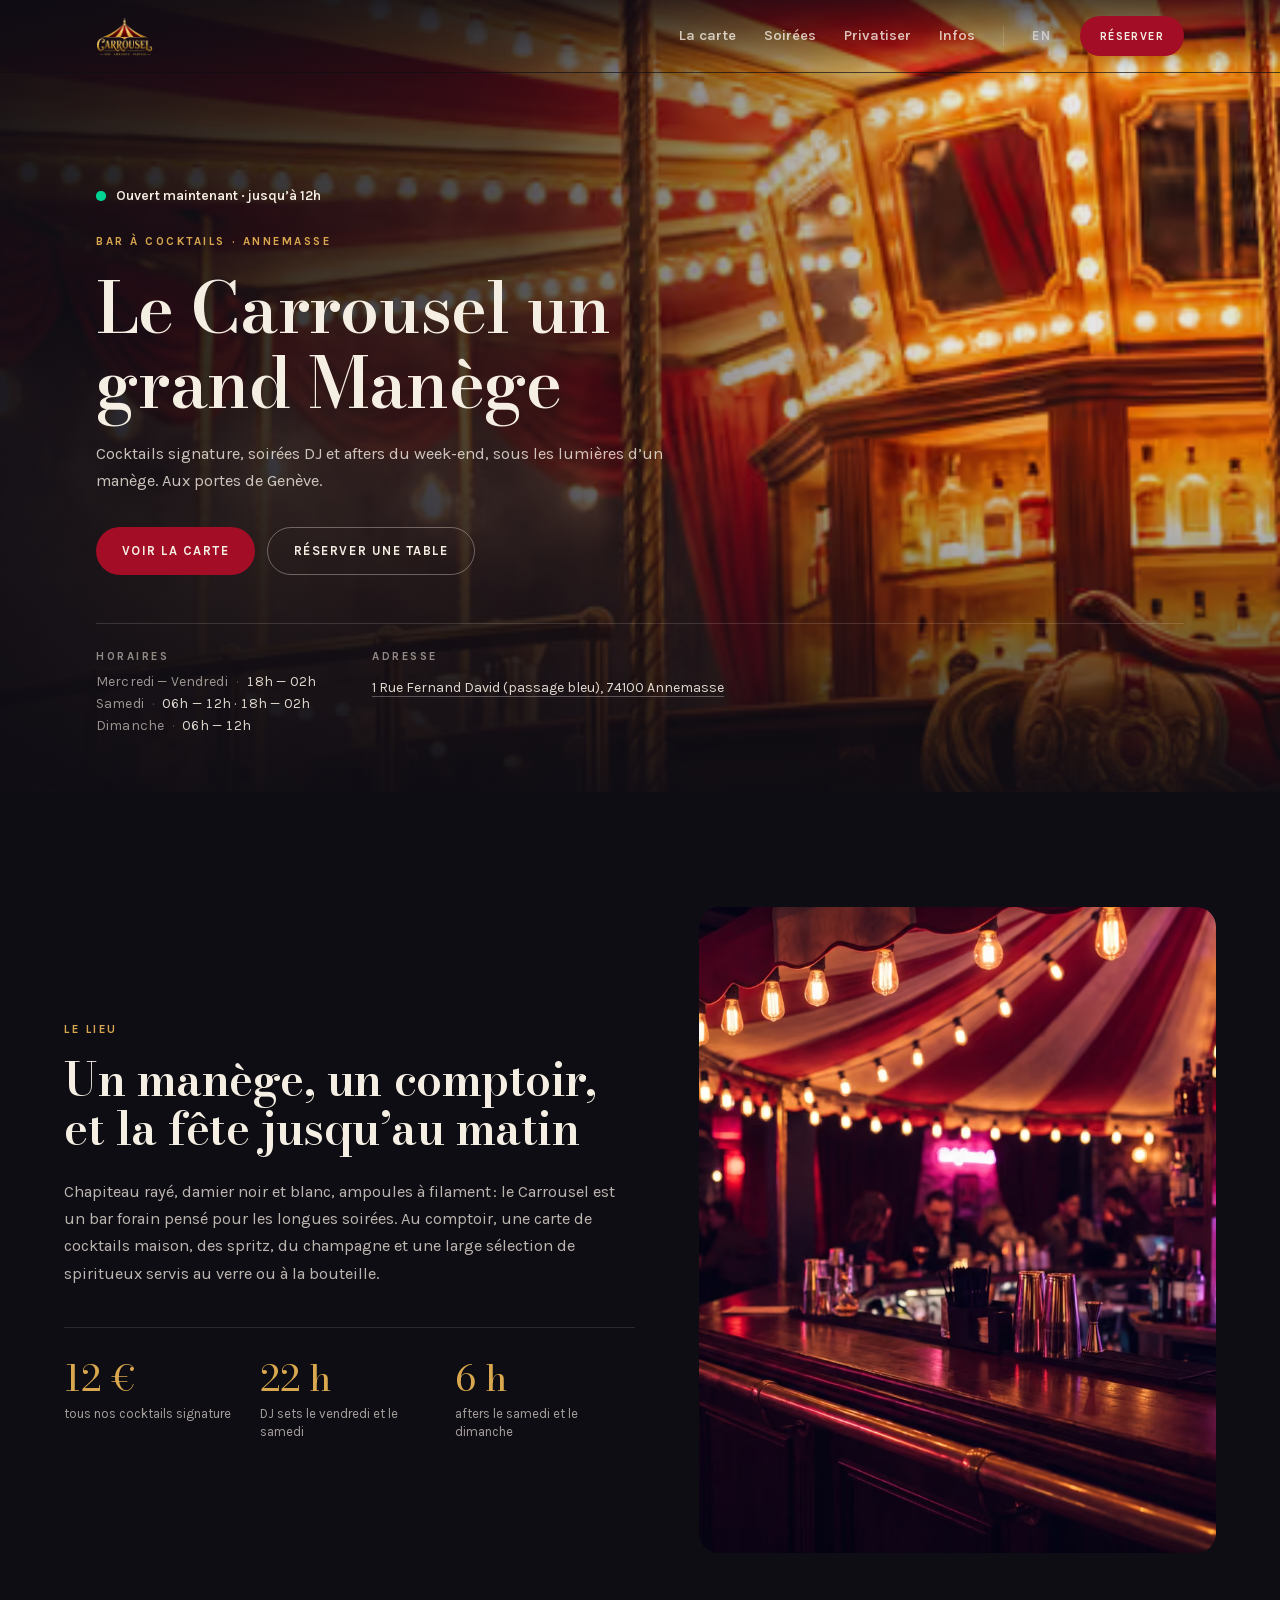
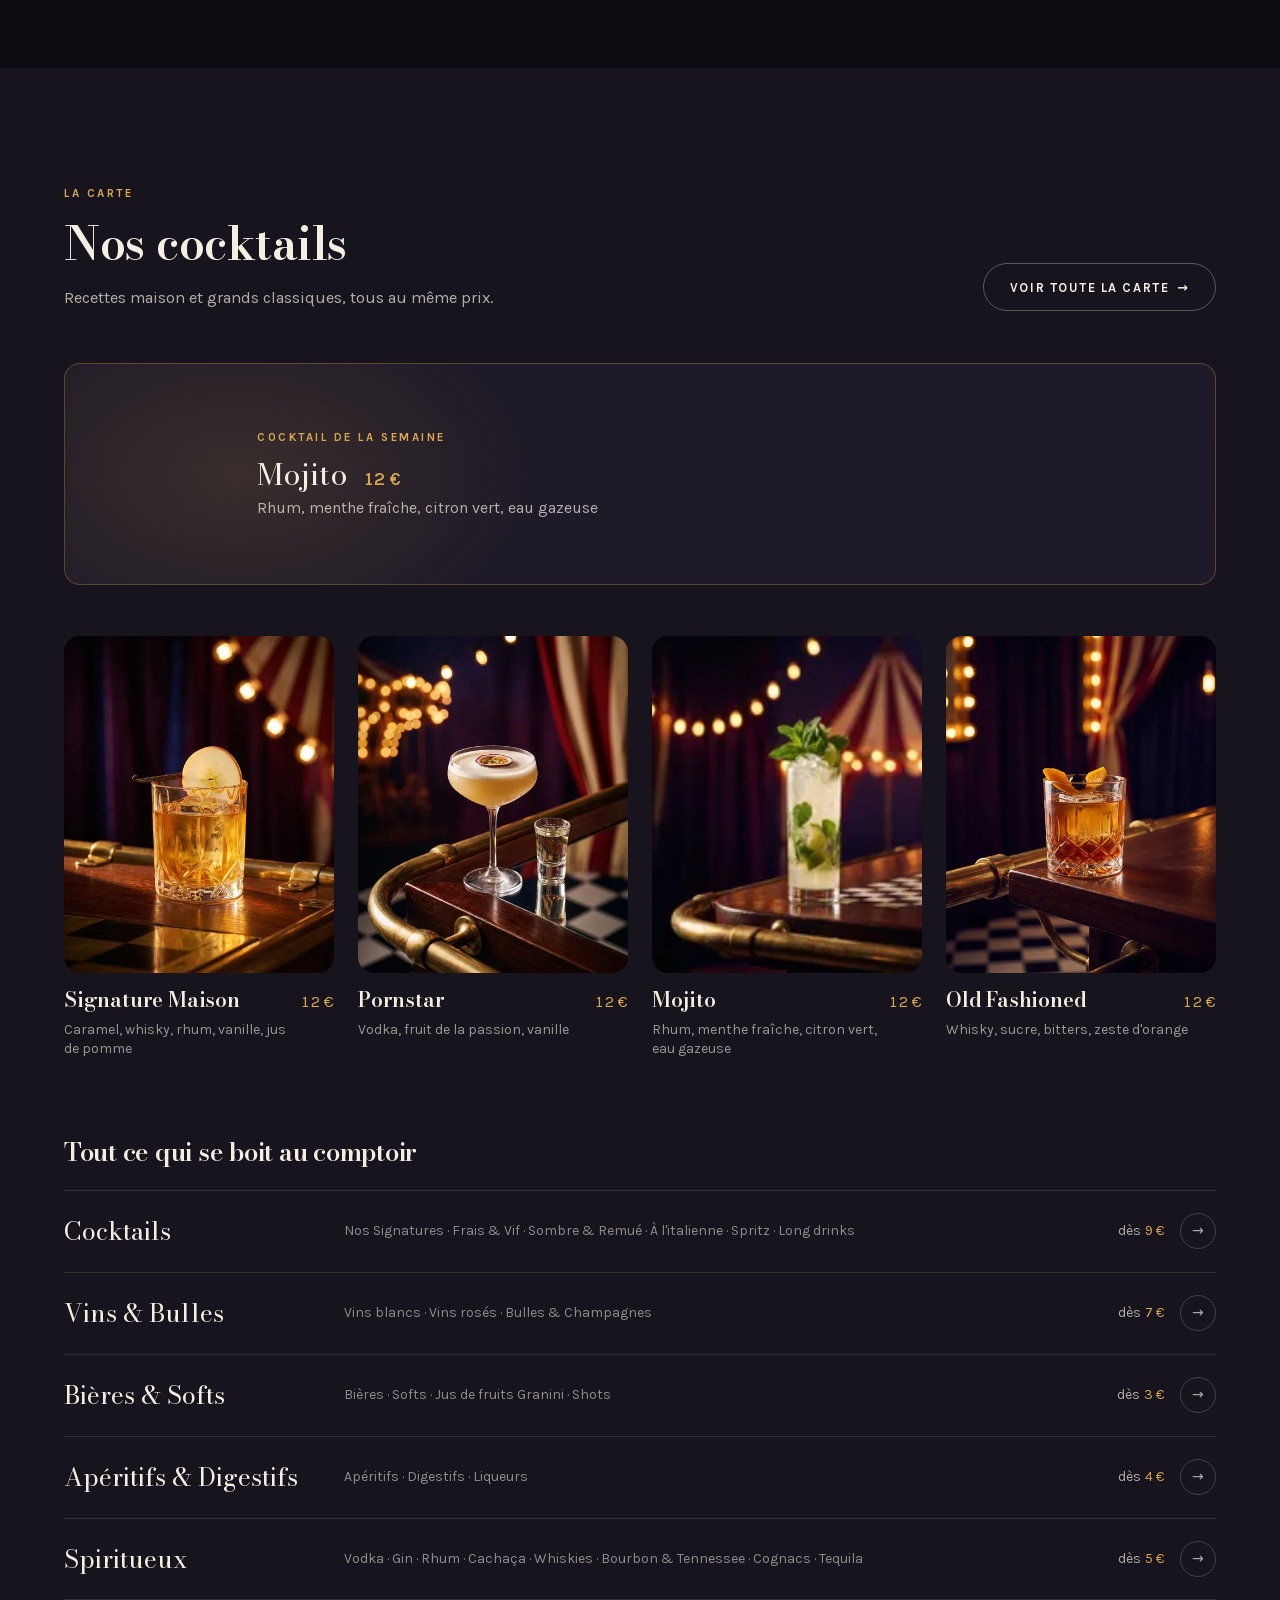
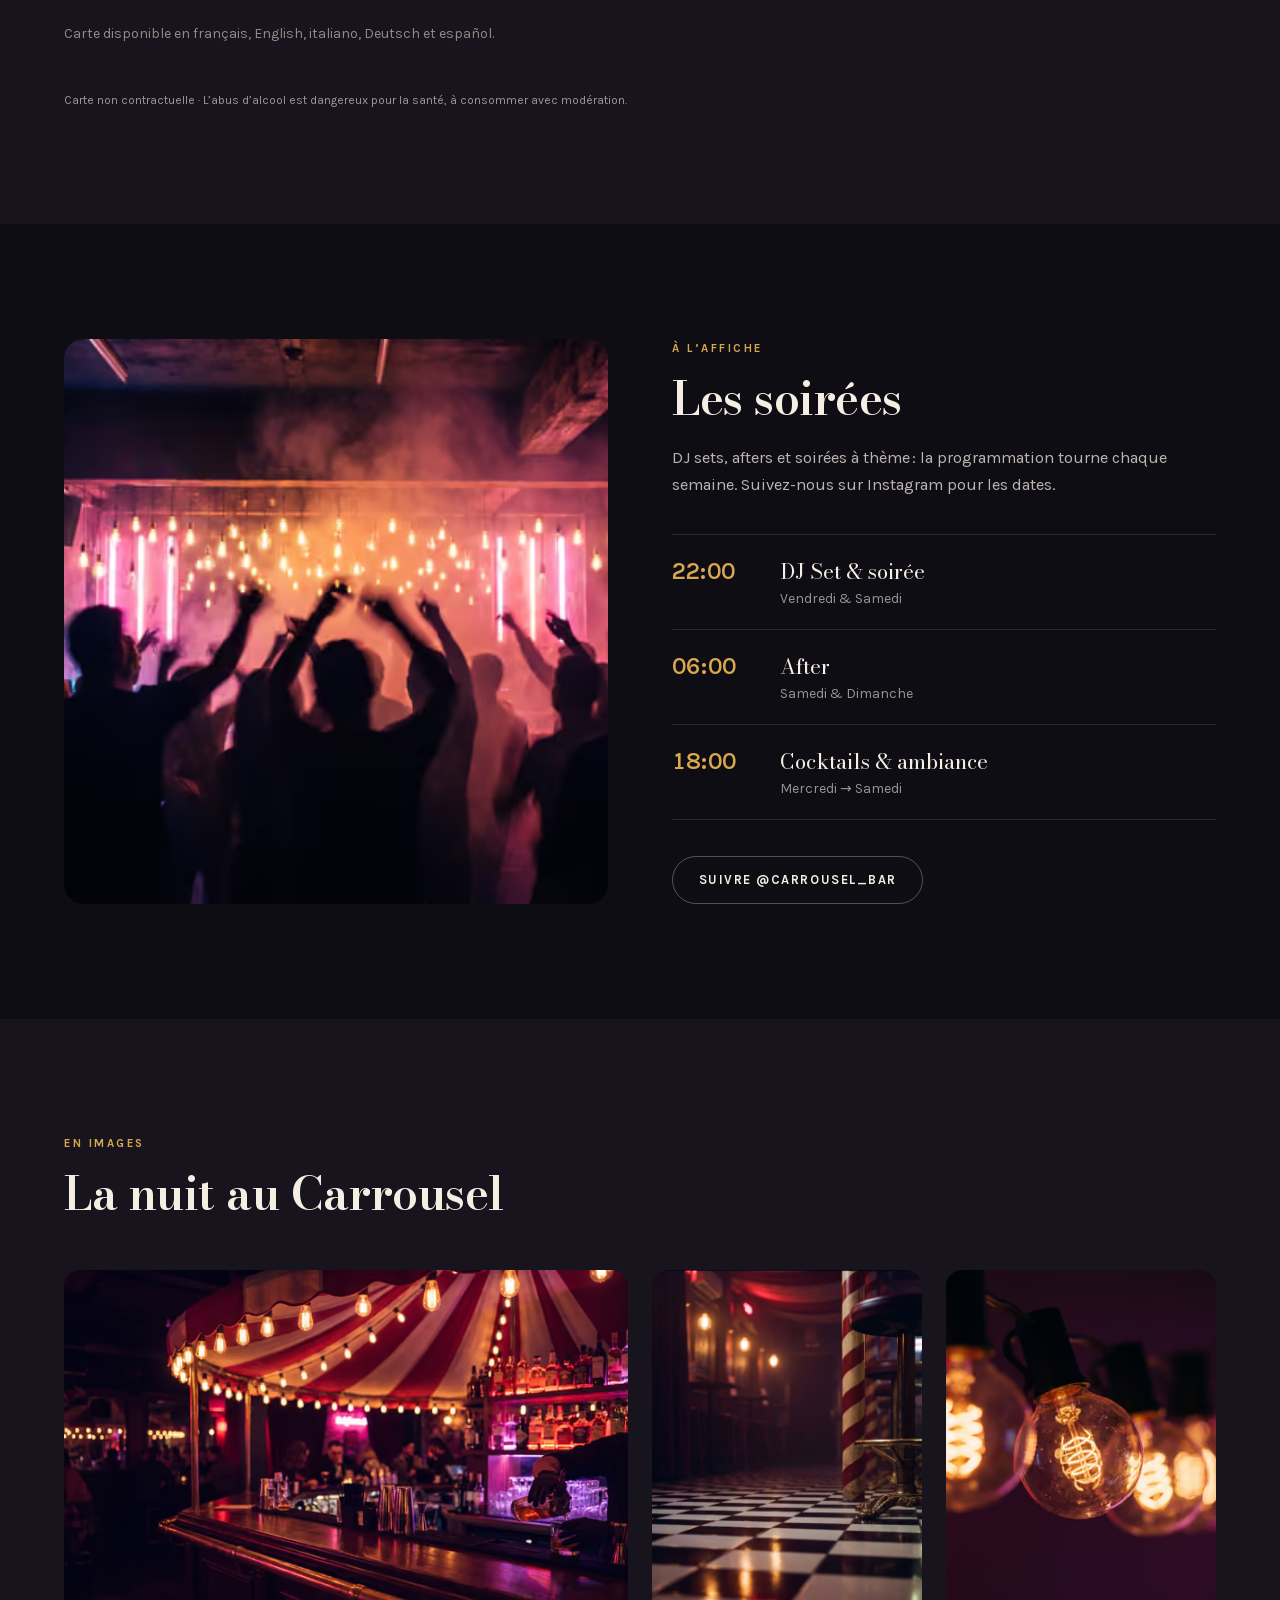
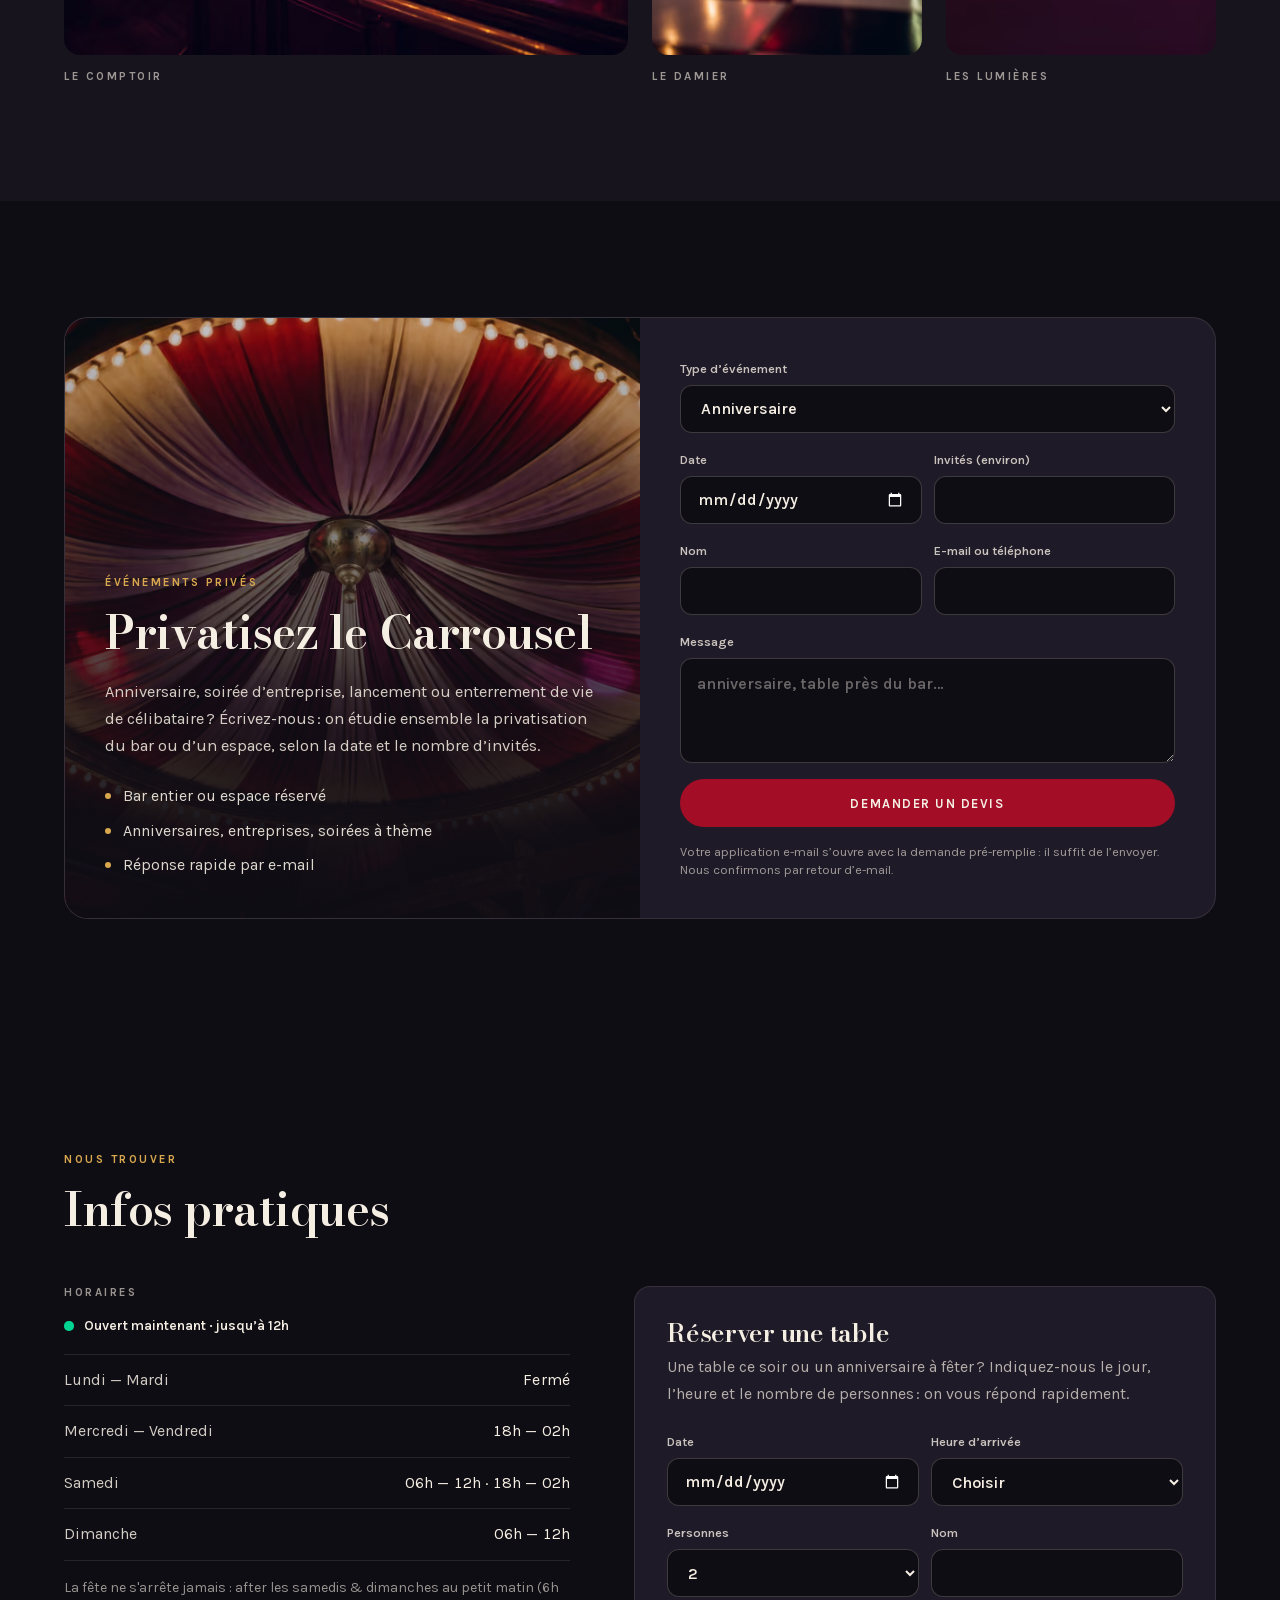
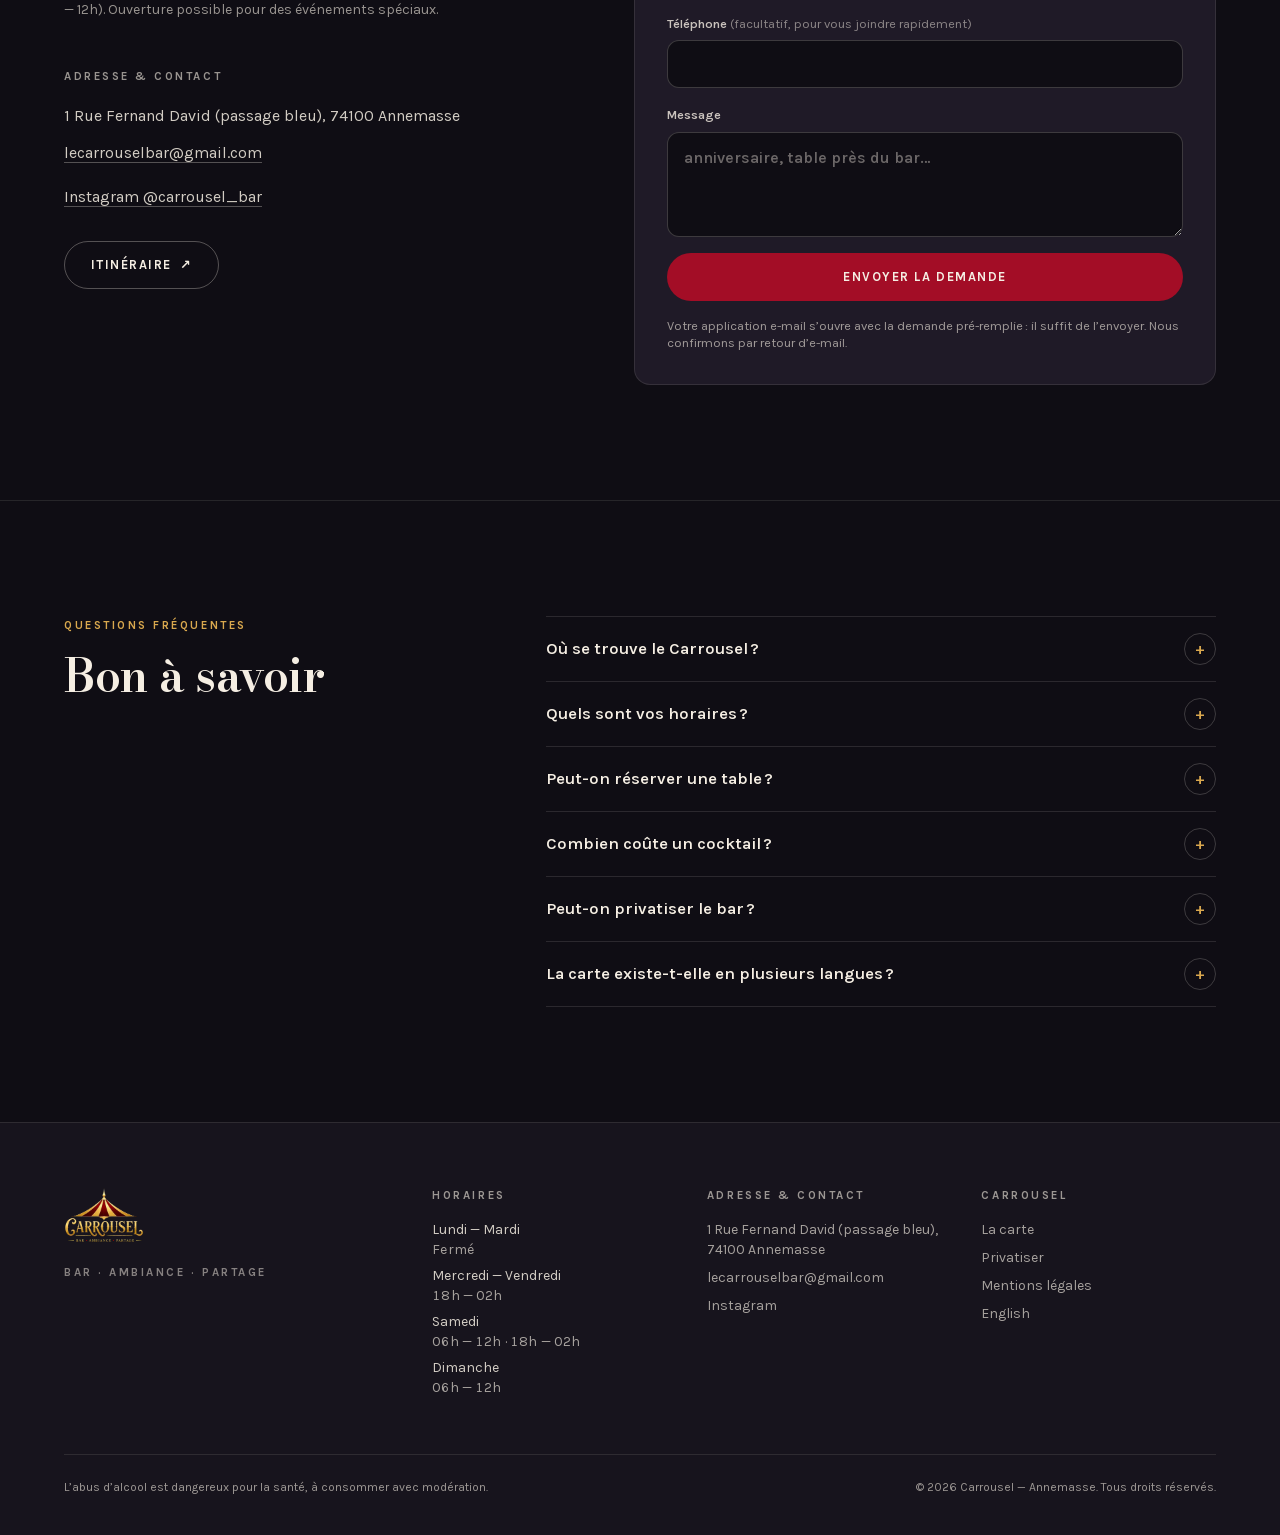
==== commit cf2064fd: "Pannello /admin/ (carta modificabile, SumUp dal pannello, foto), SumUp identico alla carta, foto cor" ====
--- a/index.html
+++ b/index.html
@@ -1,4 +1,4 @@
-<!DOCTYPE html><html lang="fr" class="bodoni_moda_bafb91ea-module__stlXZG__variable karla_78029e28-module__QQIApa__variable"><head><meta charSet="utf-8"/><meta name="viewport" content="width=device-width, initial-scale=1"/><link rel="preload" href="/_next/static/media/52b5d5098cb87ddd-s.p.3r2y_bth_sjsm.woff2" as="font" crossorigin="" type="font/woff2"/><link rel="preload" href="/_next/static/media/680aa1e827d679d2-s.p.42ymt1gosxo71.woff2" as="font" crossorigin="" type="font/woff2"/><link rel="preload" as="image" imageSrcSet="/brand/logo-240.webp 240w, /brand/logo-360.webp 360w, /brand/logo-480.webp 480w, /brand/logo-960.webp 960w" imageSizes="140px" fetchPriority="auto"/><link rel="preload" as="image" type="image/avif" fetchPriority="high" imageSrcSet="/ambiance/hero-portrait-480.avif 480w, /ambiance/hero-portrait-720.avif 720w, /ambiance/hero-portrait-1080.avif 1080w" imageSizes="100vw" media="(max-width: 768px)"/><link rel="preload" as="image" type="image/avif" fetchPriority="high" imageSrcSet="/ambiance/hero-640.avif 640w, /ambiance/hero-1024.avif 1024w, /ambiance/hero-1600.avif 1600w, /ambiance/hero-2200.avif 2200w" imageSizes="100vw" media="(min-width: 769px)"/><style data-precedence="next" data-href="/_next/static/chunks/419_sxg-k5w_w.css">@layer properties{@supports (((-webkit-hyphens:none)) and (not (margin-trim:inline))) or ((-moz-orient:inline) and (not (color:rgb(from red r g b)))){*,:before,:after,::backdrop{--tw-translate-x:0;--tw-translate-y:0;--tw-translate-z:0;--tw-scale-x:1;--tw-scale-y:1;--tw-scale-z:1;--tw-rotate-x:initial;--tw-rotate-y:initial;--tw-rotate-z:initial;--tw-skew-x:initial;--tw-skew-y:initial;--tw-space-y-reverse:0;--tw-divide-y-reverse:0;--tw-border-style:solid;--tw-gradient-position:initial;--tw-gradient-from:#0000;--tw-gradient-via:#0000;--tw-gradient-to:#0000;--tw-gradient-stops:initial;--tw-gradient-via-stops:initial;--tw-gradient-from-position:0%;--tw-gradient-via-position:50%;--tw-gradient-to-position:100%;--tw-leading:initial;--tw-font-weight:initial;--tw-tracking:initial;--tw-ordinal:initial;--tw-slashed-zero:initial;--tw-numeric-figure:initial;--tw-numeric-spacing:initial;--tw-numeric-fraction:initial;--tw-shadow:0 0 #0000;--tw-shadow-color:initial;--tw-shadow-alpha:100%;--tw-inset-shadow:0 0 #0000;--tw-inset-shadow-color:initial;--tw-inset-shadow-alpha:100%;--tw-ring-color:initial;--tw-ring-shadow:0 0 #0000;--tw-inset-ring-color:initial;--tw-inset-ring-shadow:0 0 #0000;--tw-ring-inset:initial;--tw-ring-offset-width:0px;--tw-ring-offset-color:#fff;--tw-ring-offset-shadow:0 0 #0000;--tw-blur:initial;--tw-brightness:initial;--tw-contrast:initial;--tw-grayscale:initial;--tw-hue-rotate:initial;--tw-invert:initial;--tw-opacity:initial;--tw-saturate:initial;--tw-sepia:initial;--tw-drop-shadow:initial;--tw-drop-shadow-color:initial;--tw-drop-shadow-alpha:100%;--tw-drop-shadow-size:initial;--tw-backdrop-blur:initial;--tw-backdrop-brightness:initial;--tw-backdrop-contrast:initial;--tw-backdrop-grayscale:initial;--tw-backdrop-hue-rotate:initial;--tw-backdrop-invert:initial;--tw-backdrop-opacity:initial;--tw-backdrop-saturate:initial;--tw-backdrop-sepia:initial;--tw-duration:initial;--tw-ease:initial}}}@layer theme{:root,:host{--font-sans:-apple-system, BlinkMacSystemFont, "Segoe UI", Roboto, "Helvetica Neue", "Noto Sans", Arial, sans-serif, "Apple Color Emoji", "Segoe UI Emoji", "Segoe UI Symbol", "Noto Color Emoji";--font-mono:ui-monospace, SFMono-Regular, Menlo, Monaco, Consolas, "Liberation Mono", "Courier New", monospace;--color-emerald-400:#00d294;--spacing:.25rem;--container-md:28rem;--container-lg:32rem;--container-xl:36rem;--container-2xl:42rem;--container-3xl:48rem;--container-5xl:64rem;--container-6xl:72rem;--text-xs:.75rem;--text-xs--line-height:calc(1 / .75);--text-sm:.875rem;--text-sm--line-height:calc(1.25 / .875);--text-base:1rem;--text-base--line-height:calc(1.5 / 1);--text-lg:1.125rem;--text-lg--line-height:calc(1.75 / 1.125);--text-2xl:1.5rem;--text-2xl--line-height:calc(2 / 1.5);--font-weight-normal:400;--font-weight-semibold:600;--font-weight-bold:700;--leading-tight:1.25;--leading-snug:1.375;--leading-relaxed:1.625;--radius-lg:.5rem;--radius-xl:.75rem;--radius-2xl:1rem;--animate-ping:ping 1s cubic-bezier(0, 0, .2, 1) infinite;--blur-md:12px;--default-transition-duration:.15s;--default-transition-timing-function:cubic-bezier(.4, 0, .2, 1);--default-font-family:var(--font-sans);--default-mono-font-family:var(--font-mono);--color-nuit:#0f0d14;--color-nuit-2:#17141d;--color-velours:#1f1a27;--color-or:#d9a84e;--color-or-clair:#edc97e;--color-rouge:#c8102e;--color-rouge-2:#a30d26;--color-creme:#f5eee3;--font-display:var(--ff-display), "Bodoni 72", Didot, Georgia, serif;--font-body:var(--ff-body), system-ui, -apple-system, "Segoe UI", sans-serif;--text-display-xl:clamp(2.6rem, 5.4vw, 5rem);--text-display-l:clamp(2rem, 3.6vw, 3.1rem);--text-display-m:clamp(1.35rem, 2vw, 1.65rem);--text-body-l:clamp(1.03rem, 1.2vw, 1.14rem);--space-section:clamp(4.5rem, 9vw, 8rem);--space-head:clamp(2rem, 4vw, 3.25rem);--ease-ride:cubic-bezier(.22, 1, .36, 1)}@supports (color:lab(0% 0 0)){:root,:host{--color-emerald-400:lab(75.0771% -60.7313 19.4146)}}}@layer base{*,:after,:before,::backdrop{box-sizing:border-box;border:0 solid;margin:0;padding:0}::file-selector-button{box-sizing:border-box;border:0 solid;margin:0;padding:0}html,:host{-webkit-text-size-adjust:100%;tab-size:4;line-height:1.5;font-family:var(--default-font-family,-apple-system, BlinkMacSystemFont, "Segoe UI", Roboto, "Helvetica Neue", "Noto Sans", Arial, sans-serif, "Apple Color Emoji", "Segoe UI Emoji", "Segoe UI Symbol", "Noto Color Emoji");font-feature-settings:var(--default-font-feature-settings,normal);font-variation-settings:var(--default-font-variation-settings,normal);-webkit-tap-highlight-color:transparent}hr{height:0;color:inherit;border-top-width:1px}abbr:where([title]){-webkit-text-decoration:underline dotted;text-decoration:underline dotted}h1,h2,h3,h4,h5,h6{font-size:inherit;font-weight:inherit}a{color:inherit;-webkit-text-decoration:inherit;-webkit-text-decoration:inherit;-webkit-text-decoration:inherit;-webkit-text-decoration:inherit;text-decoration:inherit}b,strong{font-weight:bolder}code,kbd,samp,pre{font-family:var(--default-mono-font-family,ui-monospace, SFMono-Regular, Menlo, Monaco, Consolas, "Liberation Mono", "Courier New", monospace);font-feature-settings:var(--default-mono-font-feature-settings,normal);font-variation-settings:var(--default-mono-font-variation-settings,normal);font-size:1em}small{font-size:80%}sub,sup{vertical-align:baseline;font-size:75%;line-height:0;position:relative}sub{bottom:-.25em}sup{top:-.5em}table{text-indent:0;border-color:inherit;border-collapse:collapse}:-moz-focusring:where(:not(iframe)){outline:auto}progress{vertical-align:baseline}summary{display:list-item}ol,ul,menu{list-style:none}img,svg,video,canvas,audio,iframe,embed,object{vertical-align:middle;display:block}img,video{max-width:100%;height:auto}button,input,select,optgroup,textarea{font:inherit;font-feature-settings:inherit;font-variation-settings:inherit;letter-spacing:inherit;color:inherit;opacity:1;background-color:#0000;border-radius:0}::file-selector-button{font:inherit;font-feature-settings:inherit;font-variation-settings:inherit;letter-spacing:inherit;color:inherit;opacity:1;background-color:#0000;border-radius:0}:where(select:is([multiple],[size])) optgroup{font-weight:bolder}:where(select:is([multiple],[size])) optgroup option{padding-inline-start:20px}::file-selector-button{margin-inline-end:4px}::placeholder{opacity:1}@supports (not ((-webkit-appearance:-apple-pay-button))) or (contain-intrinsic-size:1px){::placeholder{color:currentColor}@supports (color:color-mix(in lab, red, red)){::placeholder{color:color-mix(in oklab, currentcolor 50%, transparent)}}}textarea{resize:vertical}::-webkit-search-decoration{-webkit-appearance:none}::-webkit-date-and-time-value{min-height:1lh;text-align:inherit}::-webkit-datetime-edit{display:inline-flex}::-webkit-datetime-edit-fields-wrapper{padding:0}::-webkit-datetime-edit{padding-block:0}::-webkit-datetime-edit-year-field{padding-block:0}::-webkit-datetime-edit-month-field{padding-block:0}::-webkit-datetime-edit-day-field{padding-block:0}::-webkit-datetime-edit-hour-field{padding-block:0}::-webkit-datetime-edit-minute-field{padding-block:0}::-webkit-datetime-edit-second-field{padding-block:0}::-webkit-datetime-edit-millisecond-field{padding-block:0}::-webkit-datetime-edit-meridiem-field{padding-block:0}::-webkit-calendar-picker-indicator{line-height:1}:-moz-ui-invalid{box-shadow:none}button,input:where([type=button],[type=reset],[type=submit]){appearance:button}::file-selector-button{appearance:button}::-webkit-inner-spin-button{height:auto}::-webkit-outer-spin-button{height:auto}[hidden]:where(:not([hidden=until-found])){display:none!important}html{-webkit-text-size-adjust:100%;scroll-behavior:smooth;scroll-padding-top:5rem;overflow-x:clip}body{background-color:var(--color-nuit);color:var(--color-creme);font-family:var(--font-body);-webkit-font-smoothing:antialiased;text-rendering:optimizelegibility;font-size:1rem;line-height:1.65;overflow-x:clip}h1,h2,h3,h4{font-family:var(--font-display);letter-spacing:-.01em;font-weight:600;line-height:1.08}p{text-wrap:pretty}h1,h2{text-wrap:balance}::selection{background-color:var(--color-or);color:var(--color-nuit)}:focus-visible{outline:2px solid var(--color-or);outline-offset:3px;border-radius:4px}img,video{max-width:100%;display:block}picture{display:contents}}@layer components;@layer utilities{.pointer-events-none{pointer-events:none}.visible{visibility:visible}.sr-only{clip-path:inset(50%);white-space:nowrap;border-width:0;width:1px;height:1px;margin:-1px;padding:0;position:absolute;overflow:hidden}.absolute{position:absolute}.fixed{position:fixed}.relative{position:relative}.static{position:static}.sticky{position:sticky}.inset-0{inset:0}.inset-x-0{inset-inline:0}.-top-40{top:calc(var(--spacing) * -40)}.-top-48{top:calc(var(--spacing) * -48)}.top-0{top:0}.top-16{top:calc(var(--spacing) * 16)}.right-5{right:calc(var(--spacing) * 5)}.bottom-0{bottom:0}.bottom-5{bottom:calc(var(--spacing) * 5)}.left-1{left:var(--spacing)}.isolate{isolation:isolate}.-z-10{z-index:calc(10 * -1)}.-z-20{z-index:calc(20 * -1)}.z-10{z-index:10}.z-40{z-index:40}.z-50{z-index:50}.col-span-1{grid-column:span 1/span 1}.col-span-2{grid-column:span 2/span 2}.row-start-2{grid-row-start:2}.mx-auto{margin-inline:auto}.mt-\(--space-head\){margin-top:var(--space-head)}.mt-0{margin-top:0}.mt-0\.5{margin-top:calc(var(--spacing) * .5)}.mt-1{margin-top:var(--spacing)}.mt-1\.5{margin-top:calc(var(--spacing) * 1.5)}.mt-2{margin-top:calc(var(--spacing) * 2)}.mt-3{margin-top:calc(var(--spacing) * 3)}.mt-4{margin-top:calc(var(--spacing) * 4)}.mt-5{margin-top:calc(var(--spacing) * 5)}.mt-6{margin-top:calc(var(--spacing) * 6)}.mt-7{margin-top:calc(var(--spacing) * 7)}.mt-8{margin-top:calc(var(--spacing) * 8)}.mt-9{margin-top:calc(var(--spacing) * 9)}.mt-10{margin-top:calc(var(--spacing) * 10)}.mt-12{margin-top:calc(var(--spacing) * 12)}.mt-14{margin-top:calc(var(--spacing) * 14)}.mt-20{margin-top:calc(var(--spacing) * 20)}.-mr-2{margin-right:calc(var(--spacing) * -2)}.mb-1{margin-bottom:var(--spacing)}.mb-4{margin-bottom:calc(var(--spacing) * 4)}.mb-5{margin-bottom:calc(var(--spacing) * 5)}.mb-6{margin-bottom:calc(var(--spacing) * 6)}.mb-7{margin-bottom:calc(var(--spacing) * 7)}.mb-11{margin-bottom:calc(var(--spacing) * 11)}.mb-12{margin-bottom:calc(var(--spacing) * 12)}.ml-auto{margin-left:auto}.btn{min-height:3rem;font-family:var(--font-body);letter-spacing:.12em;text-transform:uppercase;transition:background-color .2s, color .2s, border-color .2s, transform .2s var(--ease-ride);border-radius:999px;justify-content:center;align-items:center;gap:.5rem;padding-inline:1.6rem;font-size:.8rem;font-weight:700;display:inline-flex}.block{display:block}.flex{display:flex}.grid{display:grid}.hidden{display:none}.inline{display:inline}.inline-block{display:inline-block}.inline-flex{display:inline-flex}.table{display:table}.aspect-\[4\/5\]{aspect-ratio:4/5}.size-1{width:var(--spacing);height:var(--spacing)}.size-1\.5{width:calc(var(--spacing) * 1.5);height:calc(var(--spacing) * 1.5)}.size-2{width:calc(var(--spacing) * 2);height:calc(var(--spacing) * 2)}.size-2\.5{width:calc(var(--spacing) * 2.5);height:calc(var(--spacing) * 2.5)}.size-5{width:calc(var(--spacing) * 5);height:calc(var(--spacing) * 5)}.size-8{width:calc(var(--spacing) * 8);height:calc(var(--spacing) * 8)}.size-9{width:calc(var(--spacing) * 9);height:calc(var(--spacing) * 9)}.size-11{width:calc(var(--spacing) * 11);height:calc(var(--spacing) * 11)}.size-12{width:calc(var(--spacing) * 12);height:calc(var(--spacing) * 12)}.size-\[5\.25rem\]{width:5.25rem;height:5.25rem}.h-0{height:0}.h-0\.5{height:calc(var(--spacing) * .5)}.h-5{height:calc(var(--spacing) * 5)}.h-9{height:calc(var(--spacing) * 9)}.h-10{height:calc(var(--spacing) * 10)}.h-11{height:calc(var(--spacing) * 11)}.h-12{height:calc(var(--spacing) * 12)}.h-14{height:calc(var(--spacing) * 14)}.h-16{height:calc(var(--spacing) * 16)}.h-80{height:calc(var(--spacing) * 80)}.h-96{height:calc(var(--spacing) * 96)}.h-auto{height:auto}.h-full{height:100%}.min-h-6{min-height:calc(var(--spacing) * 6)}.min-h-10{min-height:calc(var(--spacing) * 10)}.min-h-11{min-height:calc(var(--spacing) * 11)}.min-h-16{min-height:calc(var(--spacing) * 16)}.min-h-20{min-height:calc(var(--spacing) * 20)}.min-h-\[11\.5rem\]{min-height:11.5rem}.min-h-\[26rem\]{min-height:26rem}.min-h-\[70vh\]{min-height:70vh}.min-h-\[92svh\]{min-height:92svh}.min-h-dvh{min-height:100dvh}.w-6{width:calc(var(--spacing) * 6)}.w-11{width:calc(var(--spacing) * 11)}.w-12{width:calc(var(--spacing) * 12)}.w-28{width:calc(var(--spacing) * 28)}.w-36{width:calc(var(--spacing) * 36)}.w-\[82\%\]{width:82%}.w-auto{width:auto}.w-full{width:100%}.w-px{width:1px}.max-w-2xl{max-width:var(--container-2xl)}.max-w-3xl{max-width:var(--container-3xl)}.max-w-5xl{max-width:var(--container-5xl)}.max-w-6xl{max-width:var(--container-6xl)}.max-w-\[27rem\]{max-width:27rem}.max-w-\[90rem\]{max-width:90rem}.max-w-lg{max-width:var(--container-lg)}.max-w-md{max-width:var(--container-md)}.max-w-prose{max-width:65ch}.max-w-xl{max-width:var(--container-xl)}.min-w-0{min-width:0}.min-w-10{min-width:calc(var(--spacing) * 10)}.min-w-11{min-width:calc(var(--spacing) * 11)}.flex-1{flex:1}.shrink-0{flex-shrink:0}.-translate-x-1{--tw-translate-x:calc(var(--spacing) * -1);translate:var(--tw-translate-x) var(--tw-translate-y)}.-translate-y-\[7px\]{--tw-translate-y:calc(7px * -1);translate:var(--tw-translate-x) var(--tw-translate-y)}.translate-y-0{--tw-translate-y:0px;translate:var(--tw-translate-x) var(--tw-translate-y)}.translate-y-3{--tw-translate-y:calc(var(--spacing) * 3);translate:var(--tw-translate-x) var(--tw-translate-y)}.translate-y-\[7px\]{--tw-translate-y:7px;translate:var(--tw-translate-x) var(--tw-translate-y)}.scale-110{--tw-scale-x:110%;--tw-scale-y:110%;--tw-scale-z:110%;scale:var(--tw-scale-x) var(--tw-scale-y)}.-rotate-45{rotate:-45deg}.rotate-45{rotate:45deg}.transform{transform:var(--tw-rotate-x,) var(--tw-rotate-y,) var(--tw-rotate-z,) var(--tw-skew-x,) var(--tw-skew-y,)}.animate-ping{animation:var(--animate-ping)}.cursor-pointer{cursor:pointer}.resize{resize:both}.scroll-mt-24{scroll-margin-top:calc(var(--spacing) * 24)}.scroll-mt-32{scroll-margin-top:calc(var(--spacing) * 32)}.\[scrollbar-width\:none\]{scrollbar-width:none}.list-none{list-style-type:none}.break-inside-avoid{break-inside:avoid}.grid-cols-2{grid-template-columns:repeat(2,minmax(0,1fr))}.grid-cols-3{grid-template-columns:repeat(3,minmax(0,1fr))}.grid-cols-\[1fr_auto\]{grid-template-columns:1fr auto}.grid-cols-\[5\.5rem_1fr\]{grid-template-columns:5.5rem 1fr}.flex-col{flex-direction:column}.flex-wrap{flex-wrap:wrap}.items-baseline{align-items:baseline}.items-center{align-items:center}.items-end{align-items:flex-end}.items-start{align-items:flex-start}.justify-between{justify-content:space-between}.justify-center{justify-content:center}.justify-end{justify-content:flex-end}.gap-0{gap:0}.gap-0\.5{gap:calc(var(--spacing) * .5)}.gap-1{gap:var(--spacing)}.gap-1\.5{gap:calc(var(--spacing) * 1.5)}.gap-2{gap:calc(var(--spacing) * 2)}.gap-2\.5{gap:calc(var(--spacing) * 2.5)}.gap-3{gap:calc(var(--spacing) * 3)}.gap-4{gap:calc(var(--spacing) * 4)}.gap-5{gap:calc(var(--spacing) * 5)}.gap-6{gap:calc(var(--spacing) * 6)}.gap-7{gap:calc(var(--spacing) * 7)}.gap-10{gap:calc(var(--spacing) * 10)}.gap-12{gap:calc(var(--spacing) * 12)}.gap-\[5px\]{gap:5px}:where(.space-y-0>:not(:last-child)){--tw-space-y-reverse:0;margin-block:0}:where(.space-y-0\.5>:not(:last-child)){--tw-space-y-reverse:0;margin-block-start:calc(calc(var(--spacing) * .5) * var(--tw-space-y-reverse));margin-block-end:calc(calc(var(--spacing) * .5) * calc(1 - var(--tw-space-y-reverse)))}:where(.space-y-1>:not(:last-child)){--tw-space-y-reverse:0;margin-block-start:calc(var(--spacing) * var(--tw-space-y-reverse));margin-block-end:calc(var(--spacing) * calc(1 - var(--tw-space-y-reverse)))}:where(.space-y-1\.5>:not(:last-child)){--tw-space-y-reverse:0;margin-block-start:calc(calc(var(--spacing) * 1.5) * var(--tw-space-y-reverse));margin-block-end:calc(calc(var(--spacing) * 1.5) * calc(1 - var(--tw-space-y-reverse)))}:where(.space-y-2>:not(:last-child)){--tw-space-y-reverse:0;margin-block-start:calc(calc(var(--spacing) * 2) * var(--tw-space-y-reverse));margin-block-end:calc(calc(var(--spacing) * 2) * calc(1 - var(--tw-space-y-reverse)))}.gap-x-3{column-gap:calc(var(--spacing) * 3)}.gap-x-4{column-gap:calc(var(--spacing) * 4)}.gap-x-5{column-gap:calc(var(--spacing) * 5)}.gap-x-6{column-gap:calc(var(--spacing) * 6)}.gap-x-14{column-gap:calc(var(--spacing) * 14)}.gap-y-1{row-gap:var(--spacing)}.gap-y-4{row-gap:calc(var(--spacing) * 4)}.gap-y-7{row-gap:calc(var(--spacing) * 7)}.gap-y-8{row-gap:calc(var(--spacing) * 8)}.gap-y-11{row-gap:calc(var(--spacing) * 11)}.gap-y-12{row-gap:calc(var(--spacing) * 12)}:where(.divide-y>:not(:last-child)){--tw-divide-y-reverse:0;border-bottom-style:var(--tw-border-style);border-top-style:var(--tw-border-style);border-top-width:calc(1px * var(--tw-divide-y-reverse));border-bottom-width:calc(1px * calc(1 - var(--tw-divide-y-reverse)))}:where(.divide-creme>:not(:last-child)){border-color:var(--color-creme)}:where(.divide-creme\/10>:not(:last-child)){border-color:#f5eee31a}@supports (color:color-mix(in lab, red, red)){:where(.divide-creme\/10>:not(:last-child)){border-color:color-mix(in oklab, var(--color-creme) 10%, transparent)}}:where(.divide-creme\/12>:not(:last-child)){border-color:#f5eee31f}@supports (color:color-mix(in lab, red, red)){:where(.divide-creme\/12>:not(:last-child)){border-color:color-mix(in oklab, var(--color-creme) 12%, transparent)}}.self-center{align-self:center}.self-start{align-self:flex-start}.overflow-hidden{overflow:hidden}.overflow-x-auto{overflow-x:auto}.overflow-y-auto{overflow-y:auto}.rounded{border-radius:.25rem}.rounded-2xl{border-radius:var(--radius-2xl)}.rounded-\[1\.1rem\]{border-radius:1.1rem}.rounded-\[1\.5rem\]{border-radius:1.5rem}.rounded-\[1\.25rem\]{border-radius:1.25rem}.rounded-full{border-radius:3.40282e38px}.rounded-lg{border-radius:var(--radius-lg)}.rounded-xl{border-radius:var(--radius-xl)}.border{border-style:var(--tw-border-style);border-width:1px}.border-y{border-block-style:var(--tw-border-style);border-block-width:1px}.border-t{border-top-style:var(--tw-border-style);border-top-width:1px}.border-b{border-bottom-style:var(--tw-border-style);border-bottom-width:1px}.border-creme{border-color:var(--color-creme)}.border-creme\/10{border-color:#f5eee31a}@supports (color:color-mix(in lab, red, red)){.border-creme\/10{border-color:color-mix(in oklab, var(--color-creme) 10%, transparent)}}.border-creme\/12{border-color:#f5eee31f}@supports (color:color-mix(in lab, red, red)){.border-creme\/12{border-color:color-mix(in oklab, var(--color-creme) 12%, transparent)}}.border-creme\/15{border-color:#f5eee326}@supports (color:color-mix(in lab, red, red)){.border-creme\/15{border-color:color-mix(in oklab, var(--color-creme) 15%, transparent)}}.border-creme\/20{border-color:#f5eee333}@supports (color:color-mix(in lab, red, red)){.border-creme\/20{border-color:color-mix(in oklab, var(--color-creme) 20%, transparent)}}.border-creme\/25{border-color:#f5eee340}@supports (color:color-mix(in lab, red, red)){.border-creme\/25{border-color:color-mix(in oklab, var(--color-creme) 25%, transparent)}}.border-creme\/30{border-color:#f5eee34d}@supports (color:color-mix(in lab, red, red)){.border-creme\/30{border-color:color-mix(in oklab, var(--color-creme) 30%, transparent)}}.border-creme\/35{border-color:#f5eee359}@supports (color:color-mix(in lab, red, red)){.border-creme\/35{border-color:color-mix(in oklab, var(--color-creme) 35%, transparent)}}.border-or{border-color:var(--color-or)}.border-or-clair{border-color:var(--color-or-clair)}.border-or-clair\/30{border-color:#edc97e4d}@supports (color:color-mix(in lab, red, red)){.border-or-clair\/30{border-color:color-mix(in oklab, var(--color-or-clair) 30%, transparent)}}.border-or-clair\/45{border-color:#edc97e73}@supports (color:color-mix(in lab, red, red)){.border-or-clair\/45{border-color:color-mix(in oklab, var(--color-or-clair) 45%, transparent)}}.border-or\/30{border-color:#d9a84e4d}@supports (color:color-mix(in lab, red, red)){.border-or\/30{border-color:color-mix(in oklab, var(--color-or) 30%, transparent)}}.border-or\/40{border-color:#d9a84e66}@supports (color:color-mix(in lab, red, red)){.border-or\/40{border-color:color-mix(in oklab, var(--color-or) 40%, transparent)}}.border-transparent{border-color:#0000}.bg-\[\#4f0a13\]{background-color:#4f0a13}.bg-\[\#5c0c16\]{background-color:#5c0c16}.bg-\[\#5c0c16\]\/40{background-color:#5c0c1666;background-color:lab(18.7716% 35.6118 18.0702/.4)}.bg-\[\#5c0c16\]\/55{background-color:#5c0c168c;background-color:lab(18.7716% 35.6118 18.0702/.55)}.bg-\[\#5c0c16\]\/60{background-color:#5c0c1699;background-color:lab(18.7716% 35.6118 18.0702/.6)}.bg-\[\#5c0c16\]\/75{background-color:#5c0c16bf;background-color:lab(18.7716% 35.6118 18.0702/.75)}.bg-\[\#5c0c16\]\/95{background-color:#5c0c16f2;background-color:lab(18.7716% 35.6118 18.0702/.95)}.bg-\[\#63101a\]\/92{background-color:#63101aeb;background-color:lab(20.8666% 36.8631 18.2173/.92)}.bg-creme{background-color:var(--color-creme)}.bg-creme\/15{background-color:#f5eee326}@supports (color:color-mix(in lab, red, red)){.bg-creme\/15{background-color:color-mix(in oklab, var(--color-creme) 15%, transparent)}}.bg-creme\/45{background-color:#f5eee373}@supports (color:color-mix(in lab, red, red)){.bg-creme\/45{background-color:color-mix(in oklab, var(--color-creme) 45%, transparent)}}.bg-emerald-400{background-color:var(--color-emerald-400)}.bg-emerald-400\/60{background-color:#00d29499}@supports (color:color-mix(in lab, red, red)){.bg-emerald-400\/60{background-color:color-mix(in oklab, var(--color-emerald-400) 60%, transparent)}}.bg-nuit{background-color:var(--color-nuit)}.bg-nuit-2{background-color:var(--color-nuit-2)}.bg-nuit\/90{background-color:#0f0d14e6}@supports (color:color-mix(in lab, red, red)){.bg-nuit\/90{background-color:color-mix(in oklab, var(--color-nuit) 90%, transparent)}}.bg-or{background-color:var(--color-or)}.bg-or\/10{background-color:#d9a84e1a}@supports (color:color-mix(in lab, red, red)){.bg-or\/10{background-color:color-mix(in oklab, var(--color-or) 10%, transparent)}}.bg-rouge{background-color:var(--color-rouge)}.bg-rouge-2{background-color:var(--color-rouge-2)}.bg-rouge\/15{background-color:#c8102e26}@supports (color:color-mix(in lab, red, red)){.bg-rouge\/15{background-color:color-mix(in oklab, var(--color-rouge) 15%, transparent)}}.bg-velours{background-color:var(--color-velours)}.bg-gradient-to-b{--tw-gradient-position:to bottom in oklab;background-image:linear-gradient(var(--tw-gradient-stops))}.bg-\[linear-gradient\(to_bottom\,rgba\(52\,5\,11\,0\.82\)\,rgba\(52\,5\,11\,0\.45\)_60\%\,transparent\)\]{background-image:linear-gradient(#34050bd1,#34050b73 60%,#0000)}.bg-\[linear-gradient\(to_top\,rgba\(15\,13\,20\,0\.96\)_15\%\,rgba\(15\,13\,20\,0\.55\)_60\%\,rgba\(15\,13\,20\,0\.25\)\)\]{background-image:linear-gradient(#0f0d1440,#0f0d148c 40%,#0f0d14f5 85%)}.bg-\[linear-gradient\(to_top\,rgba\(15\,13\,20\,0\.98\)_0\%\,rgba\(15\,13\,20\,0\.9\)_45\%\,rgba\(15\,13\,20\,0\.62\)_75\%\,rgba\(15\,13\,20\,0\.55\)_100\%\)\]{background-image:linear-gradient(#0f0d148c 0%,#0f0d149e 25%,#0f0d14e6 55%,#0f0d14fa 100%)}.bg-\[radial-gradient\(420px_260px_at_15\%_50\%\,rgba\(217\,168\,78\,0\.14\)\,transparent_70\%\)\]{background-image:radial-gradient(420px 260px at 15%,#d9a84e24,#0000 70%)}.from-nuit{--tw-gradient-from:var(--color-nuit);--tw-gradient-stops:var(--tw-gradient-via-stops,var(--tw-gradient-position), var(--tw-gradient-from) var(--tw-gradient-from-position), var(--tw-gradient-to) var(--tw-gradient-to-position))}.from-nuit\/70{--tw-gradient-from:#0f0d14b3}@supports (color:color-mix(in lab, red, red)){.from-nuit\/70{--tw-gradient-from:color-mix(in oklab, var(--color-nuit) 70%, transparent)}}.from-nuit\/70{--tw-gradient-stops:var(--tw-gradient-via-stops,var(--tw-gradient-position), var(--tw-gradient-from) var(--tw-gradient-from-position), var(--tw-gradient-to) var(--tw-gradient-to-position))}.to-transparent{--tw-gradient-to:transparent;--tw-gradient-stops:var(--tw-gradient-via-stops,var(--tw-gradient-position), var(--tw-gradient-from) var(--tw-gradient-from-position), var(--tw-gradient-to) var(--tw-gradient-to-position))}.\[mask-image\:linear-gradient\(to_right\,\#000_88\%\,transparent\)\]{-webkit-mask-image:linear-gradient(90deg,#000 88%,#0000);mask-image:linear-gradient(90deg,#000 88%,#0000)}.object-cover{object-fit:cover}.object-\[65\%_center\]{object-position:65% center}.object-\[center_58\%\]{object-position:center 58%}.object-top{object-position:top}.p-1{padding:var(--spacing)}.p-4{padding:calc(var(--spacing) * 4)}.p-6{padding:calc(var(--spacing) * 6)}.p-7{padding:calc(var(--spacing) * 7)}.px-2{padding-inline:calc(var(--spacing) * 2)}.px-3{padding-inline:calc(var(--spacing) * 3)}.px-4{padding-inline:calc(var(--spacing) * 4)}.px-5{padding-inline:calc(var(--spacing) * 5)}.py-0{padding-block:0}.py-0\.5{padding-block:calc(var(--spacing) * .5)}.py-2{padding-block:calc(var(--spacing) * 2)}.py-3{padding-block:calc(var(--spacing) * 3)}.py-3\.5{padding-block:calc(var(--spacing) * 3.5)}.py-4{padding-block:calc(var(--spacing) * 4)}.py-5{padding-block:calc(var(--spacing) * 5)}.py-6{padding-block:calc(var(--spacing) * 6)}.py-12{padding-block:calc(var(--spacing) * 12)}.py-20{padding-block:calc(var(--spacing) * 20)}.section-y{padding-block:var(--space-section)}.pt-2{padding-top:calc(var(--spacing) * 2)}.pt-3{padding-top:calc(var(--spacing) * 3)}.pt-4{padding-top:calc(var(--spacing) * 4)}.pt-5{padding-top:calc(var(--spacing) * 5)}.pt-6{padding-top:calc(var(--spacing) * 6)}.pt-8{padding-top:calc(var(--spacing) * 8)}.pt-10{padding-top:calc(var(--spacing) * 10)}.pt-12{padding-top:calc(var(--spacing) * 12)}.pt-14{padding-top:calc(var(--spacing) * 14)}.pt-16{padding-top:calc(var(--spacing) * 16)}.pt-28{padding-top:calc(var(--spacing) * 28)}.pr-2{padding-right:calc(var(--spacing) * 2)}.pr-12{padding-right:calc(var(--spacing) * 12)}.pb-0{padding-bottom:0}.pb-0\.5{padding-bottom:calc(var(--spacing) * .5)}.pb-1{padding-bottom:var(--spacing)}.pb-2{padding-bottom:calc(var(--spacing) * 2)}.pb-2\.5{padding-bottom:calc(var(--spacing) * 2.5)}.pb-3{padding-bottom:calc(var(--spacing) * 3)}.pb-6{padding-bottom:calc(var(--spacing) * 6)}.pb-9{padding-bottom:calc(var(--spacing) * 9)}.pb-10{padding-bottom:calc(var(--spacing) * 10)}.pb-12{padding-bottom:calc(var(--spacing) * 12)}.pb-16{padding-bottom:calc(var(--spacing) * 16)}.pb-20{padding-bottom:calc(var(--spacing) * 20)}.pb-24{padding-bottom:calc(var(--spacing) * 24)}.text-center{text-align:center}.text-left{text-align:left}.text-right{text-align:right}.kicker{font-family:var(--font-body);letter-spacing:.22em;text-transform:uppercase;font-size:.72rem;font-weight:700}.ticket-num{font-family:var(--font-body);font-variant-numeric:tabular-nums lining-nums;letter-spacing:.01em}.font-display{font-family:var(--font-display)}.text-2xl{font-size:var(--text-2xl);line-height:var(--tw-leading,var(--text-2xl--line-height))}.text-lg{font-size:var(--text-lg);line-height:var(--tw-leading,var(--text-lg--line-height))}.text-sm{font-size:var(--text-sm);line-height:var(--tw-leading,var(--text-sm--line-height))}.text-xs{font-size:var(--text-xs);line-height:var(--tw-leading,var(--text-xs--line-height))}.text-\[0\.8rem\]{font-size:.8rem}.text-\[0\.9rem\]{font-size:.9rem}.text-\[0\.72rem\]{font-size:.72rem}.text-\[0\.82rem\]{font-size:.82rem}.text-\[0\.85rem\]{font-size:.85rem}.text-\[0\.88rem\]{font-size:.88rem}.text-\[0\.92rem\]{font-size:.92rem}.text-\[0\.95rem\]{font-size:.95rem}.text-\[0\.98rem\]{font-size:.98rem}.text-\[1\.02rem\]{font-size:1.02rem}.text-\[1\.2rem\]{font-size:1.2rem}.text-\[1\.3rem\]{font-size:1.3rem}.text-\[1\.05rem\]{font-size:1.05rem}.text-\[1\.6rem\]{font-size:1.6rem}.text-\[1\.7rem\]{font-size:1.7rem}.text-\[1\.12rem\]{font-size:1.12rem}.text-\[1\.15rem\]{font-size:1.15rem}.text-\[1\.28rem\]{font-size:1.28rem}.text-\[1\.35rem\]{font-size:1.35rem}.text-\[1\.55rem\]{font-size:1.55rem}.text-\[1rem\]{font-size:1rem}.text-\[16px\]{font-size:16px}.text-\[clamp\(1\.6rem\,3vw\,2\.3rem\)\]{font-size:clamp(1.6rem,3vw,2.3rem)}.text-\[clamp\(2\.2rem\,6vw\,3\.2rem\)\]{font-size:clamp(2.2rem,6vw,3.2rem)}.text-\[clamp\(3\.2rem\,11vw\,5\.6rem\)\]{font-size:clamp(3.2rem,11vw,5.6rem)}.text-body-l{font-size:var(--text-body-l)}.text-display-l{font-size:var(--text-display-l)}.text-display-m{font-size:var(--text-display-m)}.text-display-xl{font-size:var(--text-display-xl)}.leading-\[1\.12\]{--tw-leading:1.12;line-height:1.12}.leading-none{--tw-leading:1;line-height:1}.leading-relaxed{--tw-leading:var(--leading-relaxed);line-height:var(--leading-relaxed)}.leading-snug{--tw-leading:var(--leading-snug);line-height:var(--leading-snug)}.leading-tight{--tw-leading:var(--leading-tight);line-height:var(--leading-tight)}.font-bold{--tw-font-weight:var(--font-weight-bold);font-weight:var(--font-weight-bold)}.font-normal{--tw-font-weight:var(--font-weight-normal);font-weight:var(--font-weight-normal)}.font-semibold{--tw-font-weight:var(--font-weight-semibold);font-weight:var(--font-weight-semibold)}.tracking-\[0\.04em\]{--tw-tracking:.04em;letter-spacing:.04em}.tracking-\[0\.06em\]{--tw-tracking:.06em;letter-spacing:.06em}.tracking-\[0\.08em\]{--tw-tracking:.08em;letter-spacing:.08em}.tracking-\[0\.14em\]{--tw-tracking:.14em;letter-spacing:.14em}.text-\[\#7c111d\]{color:#7c111d}.text-\[1\.05re\"\]\)\<\/script\>\<script\>self\.__next_f\.push\(\[1\,\"m\]{color:1.05re"])</script><script>self.  next f.push([1,"m}.text-\[var\(--carte-bg\)\]{color:var(--carte-bg)}.text-creme{color:var(--color-creme)}.text-creme\/30{color:#f5eee34d}@supports (color:color-mix(in lab, red, red)){.text-creme\/30{color:color-mix(in oklab, var(--color-creme) 30%, transparent)}}.text-creme\/35{color:#f5eee359}@supports (color:color-mix(in lab, red, red)){.text-creme\/35{color:color-mix(in oklab, var(--color-creme) 35%, transparent)}}.text-creme\/50{color:#f5eee380}@supports (color:color-mix(in lab, red, red)){.text-creme\/50{color:color-mix(in oklab, var(--color-creme) 50%, transparent)}}.text-creme\/55{color:#f5eee38c}@supports (color:color-mix(in lab, red, red)){.text-creme\/55{color:color-mix(in oklab, var(--color-creme) 55%, transparent)}}.text-creme\/60{color:#f5eee399}@supports (color:color-mix(in lab, red, red)){.text-creme\/60{color:color-mix(in oklab, var(--color-creme) 60%, transparent)}}.text-creme\/65{color:#f5eee3a6}@supports (color:color-mix(in lab, red, red)){.text-creme\/65{color:color-mix(in oklab, var(--color-creme) 65%, transparent)}}.text-creme\/70{color:#f5eee3b3}@supports (color:color-mix(in lab, red, red)){.text-creme\/70{color:color-mix(in oklab, var(--color-creme) 70%, transparent)}}.text-creme\/75{color:#f5eee3bf}@supports (color:color-mix(in lab, red, red)){.text-creme\/75{color:color-mix(in oklab, var(--color-creme) 75%, transparent)}}.text-creme\/80{color:#f5eee3cc}@supports (color:color-mix(in lab, red, red)){.text-creme\/80{color:color-mix(in oklab, var(--color-creme) 80%, transparent)}}.text-creme\/85{color:#f5eee3d9}@supports (color:color-mix(in lab, red, red)){.text-creme\/85{color:color-mix(in oklab, var(--color-creme) 85%, transparent)}}.text-creme\/90{color:#f5eee3e6}@supports (color:color-mix(in lab, red, red)){.text-creme\/90{color:color-mix(in oklab, var(--color-creme) 90%, transparent)}}.text-nuit{color:var(--color-nuit)}.text-or{color:var(--color-or)}.text-or-clair{color:var(--color-or-clair)}.uppercase{text-transform:uppercase}.italic{font-style:italic}.not-italic{font-style:normal}.tabular-nums{--tw-numeric-spacing:tabular-nums;font-variant-numeric:var(--tw-ordinal,) var(--tw-slashed-zero,) var(--tw-numeric-figure,) var(--tw-numeric-spacing,) var(--tw-numeric-fraction,)}.underline{text-decoration-line:underline}.decoration-creme{-webkit-text-decoration-color:var(--color-creme);-webkit-text-decoration-color:var(--color-creme);-webkit-text-decoration-color:var(--color-creme);text-decoration-color:var(--color-creme)}.decoration-creme\/30{text-decoration-color:#f5eee34d}@supports (color:color-mix(in lab, red, red)){.decoration-creme\/30{-webkit-text-decoration-color:color-mix(in oklab, var(--color-creme) 30%, transparent);-webkit-text-decoration-color:color-mix(in oklab, var(--color-creme) 30%, transparent);-webkit-text-decoration-color:color-mix(in oklab, var(--color-creme) 30%, transparent);text-decoration-color:color-mix(in oklab, var(--color-creme) 30%, transparent)}}.underline-offset-4{text-underline-offset:4px}.\[color-scheme\:dark\]{--lightningcss-light: ;--lightningcss-dark:initial;color-scheme:dark}.opacity-0{opacity:0}.opacity-100{opacity:1}.shadow-\[0_8px_24px_rgba\(0\,0\,0\,0\.5\)\]{--tw-shadow:0 8px 24px var(--tw-shadow-color,#00000080);box-shadow:var(--tw-inset-shadow), var(--tw-inset-ring-shadow), var(--tw-ring-offset-shadow), var(--tw-ring-shadow), var(--tw-shadow)}.shadow-\[0_10px_24px_-14px_rgba\(0\,0\,0\,0\.6\)\]{--tw-shadow:0 10px 24px -14px var(--tw-shadow-color,#0009);box-shadow:var(--tw-inset-shadow), var(--tw-inset-ring-shadow), var(--tw-ring-offset-shadow), var(--tw-ring-shadow), var(--tw-shadow)}.shadow-\[0_18px_36px_-16px_rgba\(0\,0\,0\,0\.65\)\]{--tw-shadow:0 18px 36px -16px var(--tw-shadow-color,#000000a6);box-shadow:var(--tw-inset-shadow), var(--tw-inset-ring-shadow), var(--tw-ring-offset-shadow), var(--tw-ring-shadow), var(--tw-shadow)}.shadow-\[0_18px_40px_-18px_rgba\(0\,0\,0\,0\.6\)\]{--tw-shadow:0 18px 40px -18px var(--tw-shadow-color,#0009);box-shadow:var(--tw-inset-shadow), var(--tw-inset-ring-shadow), var(--tw-ring-offset-shadow), var(--tw-ring-shadow), var(--tw-shadow)}.ring-1{--tw-ring-shadow:var(--tw-ring-inset,) 0 0 0 calc(1px + var(--tw-ring-offset-width)) var(--tw-ring-color,currentcolor);box-shadow:var(--tw-inset-shadow), var(--tw-inset-ring-shadow), var(--tw-ring-offset-shadow), var(--tw-ring-shadow), var(--tw-shadow)}.ring-2{--tw-ring-shadow:var(--tw-ring-inset,) 0 0 0 calc(2px + var(--tw-ring-offset-width)) var(--tw-ring-color,currentcolor);box-shadow:var(--tw-inset-shadow), var(--tw-inset-ring-shadow), var(--tw-ring-offset-shadow), var(--tw-ring-shadow), var(--tw-shadow)}.ring-or-clair{--tw-ring-color:var(--color-or-clair)}.ring-or-clair\/35{--tw-ring-color:#edc97e59}@supports (color:color-mix(in lab, red, red)){.ring-or-clair\/35{--tw-ring-color:color-mix(in oklab, var(--color-or-clair) 35%, transparent)}}.ring-or-clair\/55{--tw-ring-color:#edc97e8c}@supports (color:color-mix(in lab, red, red)){.ring-or-clair\/55{--tw-ring-color:color-mix(in oklab, var(--color-or-clair) 55%, transparent)}}.ring-offset-2{--tw-ring-offset-width:2px;--tw-ring-offset-shadow:var(--tw-ring-inset,) 0 0 0 var(--tw-ring-offset-width) var(--tw-ring-offset-color)}.ring-offset-\[var\(--carte-bg\)\]{--tw-ring-offset-color:var(--carte-bg)}.blur{--tw-blur:blur(8px);filter:var(--tw-blur,) var(--tw-brightness,) var(--tw-contrast,) var(--tw-grayscale,) var(--tw-hue-rotate,) var(--tw-invert,) var(--tw-saturate,) var(--tw-sepia,) var(--tw-drop-shadow,)}.drop-shadow-\[0_2px_6px_rgba\(0\,0\,0\,0\.75\)\]{--tw-drop-shadow-size:drop-shadow(0 2px 6px var(--tw-drop-shadow-color,#000000bf));--tw-drop-shadow:var(--tw-drop-shadow-size);filter:var(--tw-blur,) var(--tw-brightness,) var(--tw-contrast,) var(--tw-grayscale,) var(--tw-hue-rotate,) var(--tw-invert,) var(--tw-saturate,) var(--tw-sepia,) var(--tw-drop-shadow,)}.drop-shadow-\[0_6px_14px_rgba\(0\,0\,0\,0\.25\)\]{--tw-drop-shadow-size:drop-shadow(0 6px 14px var(--tw-drop-shadow-color,#00000040));--tw-drop-shadow:var(--tw-drop-shadow-size);filter:var(--tw-blur,) var(--tw-brightness,) var(--tw-contrast,) var(--tw-grayscale,) var(--tw-hue-rotate,) var(--tw-invert,) var(--tw-saturate,) var(--tw-sepia,) var(--tw-drop-shadow,)}.drop-shadow-\[0_10px_18px_rgba\(0\,0\,0\,0\.35\)\]{--tw-drop-shadow-size:drop-shadow(0 10px 18px var(--tw-drop-shadow-color,#00000059));--tw-drop-shadow:var(--tw-drop-shadow-size);filter:var(--tw-blur,) var(--tw-brightness,) var(--tw-contrast,) var(--tw-grayscale,) var(--tw-hue-rotate,) var(--tw-invert,) var(--tw-saturate,) var(--tw-sepia,) var(--tw-drop-shadow,)}.backdrop-blur{--tw-backdrop-blur:blur(8px);-webkit-backdrop-filter:var(--tw-backdrop-blur,) var(--tw-backdrop-brightness,) var(--tw-backdrop-contrast,) var(--tw-backdrop-grayscale,) var(--tw-backdrop-hue-rotate,) var(--tw-backdrop-invert,) var(--tw-backdrop-opacity,) var(--tw-backdrop-saturate,) var(--tw-backdrop-sepia,);backdrop-filter:var(--tw-backdrop-blur,) var(--tw-backdrop-brightness,) var(--tw-backdrop-contrast,) var(--tw-backdrop-grayscale,) var(--tw-backdrop-hue-rotate,) var(--tw-backdrop-invert,) var(--tw-backdrop-opacity,) var(--tw-backdrop-saturate,) var(--tw-backdrop-sepia,)}.backdrop-blur-md{--tw-backdrop-blur:blur(var(--blur-md));-webkit-backdrop-filter:var(--tw-backdrop-blur,) var(--tw-backdrop-brightness,) var(--tw-backdrop-contrast,) var(--tw-backdrop-grayscale,) var(--tw-backdrop-hue-rotate,) var(--tw-backdrop-invert,) var(--tw-backdrop-opacity,) var(--tw-backdrop-saturate,) var(--tw-backdrop-sepia,);backdrop-filter:var(--tw-backdrop-blur,) var(--tw-backdrop-brightness,) var(--tw-backdrop-contrast,) var(--tw-backdrop-grayscale,) var(--tw-backdrop-hue-rotate,) var(--tw-backdrop-invert,) var(--tw-backdrop-opacity,) var(--tw-backdrop-saturate,) var(--tw-backdrop-sepia,)}.backdrop-filter{-webkit-backdrop-filter:var(--tw-backdrop-blur,) var(--tw-backdrop-brightness,) var(--tw-backdrop-contrast,) var(--tw-backdrop-grayscale,) var(--tw-backdrop-hue-rotate,) var(--tw-backdrop-invert,) var(--tw-backdrop-opacity,) var(--tw-backdrop-saturate,) var(--tw-backdrop-sepia,);backdrop-filter:var(--tw-backdrop-blur,) var(--tw-backdrop-brightness,) var(--tw-backdrop-contrast,) var(--tw-backdrop-grayscale,) var(--tw-backdrop-hue-rotate,) var(--tw-backdrop-invert,) var(--tw-backdrop-opacity,) var(--tw-backdrop-saturate,) var(--tw-backdrop-sepia,)}.transition{transition-property:color,background-color,border-color,outline-color,text-decoration-color,fill,stroke,--tw-gradient-from,--tw-gradient-via,--tw-gradient-to,opacity,box-shadow,transform,translate,scale,rotate,filter,-webkit-backdrop-filter,backdrop-filter,display,content-visibility,overlay,pointer-events;transition-timing-function:var(--tw-ease,var(--default-transition-timing-function));transition-duration:var(--tw-duration,var(--default-transition-duration))}.transition-\[background-color\,border-color\]{transition-property:background-color,border-color;transition-timing-function:var(--tw-ease,var(--default-transition-timing-function));transition-duration:var(--tw-duration,var(--default-transition-duration))}.transition-all{transition-property:all;transition-timing-function:var(--tw-ease,var(--default-transition-timing-function));transition-duration:var(--tw-duration,var(--default-transition-duration))}.transition-colors{transition-property:color,background-color,border-color,outline-color,text-decoration-color,fill,stroke,--tw-gradient-from,--tw-gradient-via,--tw-gradient-to;transition-timing-function:var(--tw-ease,var(--default-transition-timing-function));transition-duration:var(--tw-duration,var(--default-transition-duration))}.transition-opacity{transition-property:opacity;transition-timing-function:var(--tw-ease,var(--default-transition-timing-function));transition-duration:var(--tw-duration,var(--default-transition-duration))}.transition-transform{transition-property:transform,translate,scale,rotate;transition-timing-function:var(--tw-ease,var(--default-transition-timing-function));transition-duration:var(--tw-duration,var(--default-transition-duration))}.duration-300{--tw-duration:.3s;transition-duration:.3s}.duration-700{--tw-duration:.7s;transition-duration:.7s}.ease-\(--ease-ride\){--tw-ease:var(--ease-ride);transition-timing-function:var(--ease-ride)}.\[column-span\:all\]{column-span:all}.group-open\:rotate-45:is(:where(.group):is([open],:popover-open,:open) *){rotate:45deg}@media (hover:hover){.group-hover\:scale-\[1\.03\]:is(:where(.group):hover *){scale:1.03}.group-hover\:scale-\[1\.04\]:is(:where(.group):hover *){scale:1.04}.group-hover\:border-or:is(:where(.group):hover *){border-color:var(--color-or)}.group-hover\:text-or:is(:where(.group):hover *){color:var(--color-or)}}.placeholder\:text-creme\/40::placeholder{color:#f5eee366}@supports (color:color-mix(in lab, red, red)){.placeholder\:text-creme\/40::placeholder{color:color-mix(in oklab, var(--color-creme) 40%, transparent)}}.placeholder\:text-creme\/70::placeholder{color:#f5eee3b3}@supports (color:color-mix(in lab, red, red)){.placeholder\:text-creme\/70::placeholder{color:color-mix(in oklab, var(--color-creme) 70%, transparent)}}.last\:mb-0:last-child{margin-bottom:0}.empty\:hidden:empty{display:none}@media (hover:hover){.hover\:border-creme:hover{border-color:var(--color-creme)}.hover\:bg-creme\/5:hover{background-color:#f5eee30d}@supports (color:color-mix(in lab, red, red)){.hover\:bg-creme\/5:hover{background-color:color-mix(in oklab, var(--color-creme) 5%, transparent)}}.hover\:bg-creme\/10:hover{background-color:#f5eee31a}@supports (color:color-mix(in lab, red, red)){.hover\:bg-creme\/10:hover{background-color:color-mix(in oklab, var(--color-creme) 10%, transparent)}}.hover\:bg-rouge:hover{background-color:var(--color-rouge)}.hover\:text-creme:hover{color:var(--color-creme)}.hover\:text-or:hover{color:var(--color-or)}.hover\:underline:hover{text-decoration-line:underline}.hover\:decoration-or:hover{-webkit-text-decoration-color:var(--color-or);-webkit-text-decoration-color:var(--color-or);-webkit-text-decoration-color:var(--color-or);text-decoration-color:var(--color-or)}}.focus\:not-sr-only:focus{clip-path:none;white-space:normal;width:auto;height:auto;margin:0;padding:0;position:static;overflow:visible}.focus\:fixed:focus{position:fixed}.focus\:top-4:focus{top:calc(var(--spacing) * 4)}.focus\:left-4:focus{left:calc(var(--spacing) * 4)}.focus\:z-\[60\]:focus{z-index:60}.focus\:rounded:focus{border-radius:.25rem}.focus\:border-or:focus{border-color:var(--color-or)}.focus\:border-or-clair:focus{border-color:var(--color-or-clair)}.focus\:bg-creme:focus{background-color:var(--color-creme)}.focus\:px-4:focus{padding-inline:calc(var(--spacing) * 4)}.focus\:py-2:focus{padding-block:calc(var(--spacing) * 2)}.focus\:text-nuit:focus{color:var(--color-nuit)}.focus\:outline-none:focus{--tw-outline-style:none;outline-style:none}:is(.has-\[\\u003e\[hidden\]\]\:hidden:has(:is(u003e[hidden])),.has-\[\>\[hidden\]\]\:hidden:has(>[hidden])){display:none}@media (min-width:40rem){.sm\:col-span-1{grid-column:span 1/span 1}.sm\:-mt-4{margin-top:calc(var(--spacing) * -4)}.sm\:size-24{width:calc(var(--spacing) * 24);height:calc(var(--spacing) * 24)}.sm\:h-10{height:calc(var(--spacing) * 10)}.sm\:w-14{width:calc(var(--spacing) * 14)}.sm\:w-32{width:calc(var(--spacing) * 32)}.sm\:w-40{width:calc(var(--spacing) * 40)}.sm\:grid-cols-2{grid-template-columns:repeat(2,minmax(0,1fr))}.sm\:grid-cols-\[9rem_1fr\]{grid-template-columns:9rem 1fr}.sm\:grid-cols-\[auto_1fr\]{grid-template-columns:auto 1fr}.sm\:flex-row{flex-direction:row}.sm\:items-center{align-items:center}.sm\:gap-5{gap:calc(var(--spacing) * 5)}.sm\:gap-7{gap:calc(var(--spacing) * 7)}.sm\:gap-x-6{column-gap:calc(var(--spacing) * 6)}.sm\:gap-x-14{column-gap:calc(var(--spacing) * 14)}.sm\:p-5{padding:calc(var(--spacing) * 5)}.sm\:p-8{padding:calc(var(--spacing) * 8)}.sm\:p-10{padding:calc(var(--spacing) * 10)}.sm\:px-5{padding-inline:calc(var(--spacing) * 5)}.sm\:text-base{font-size:var(--text-base);line-height:var(--tw-leading,var(--text-base--line-height))}.sm\:text-\[1\.1rem\]{font-size:1.1rem}.sm\:text-\[1\.3rem\]{font-size:1.3rem}.sm\:text-\[1\.4rem\]{font-size:1.4rem}.sm\:text-\[1\.9rem\]{font-size:1.9rem}.sm\:text-\[1\.25rem\]{font-size:1.25rem}.sm\:text-\[1rem\]{font-size:1rem}}@media (min-width:48rem){.md\:order-1{order:1}.md\:order-2{order:2}.md\:col-span-1{grid-column:span 1/span 1}.md\:col-span-2{grid-column:span 2/span 2}.md\:col-start-1{grid-column-start:1}.md\:col-start-2{grid-column-start:2}.md\:col-start-3{grid-column-start:3}.md\:row-start-1{grid-row-start:1}.md\:mt-0{margin-top:0}.md\:mb-16{margin-bottom:calc(var(--spacing) * 16)}.md\:aspect-auto{aspect-ratio:auto}.md\:h-10{height:calc(var(--spacing) * 10)}.md\:h-18{height:calc(var(--spacing) * 18)}.md\:max-h-\[29rem\]{max-height:29rem}.md\:min-h-0{min-height:0}.md\:min-h-\[88vh\]{min-height:88vh}.md\:grid-cols-2{grid-template-columns:repeat(2,minmax(0,1fr))}.md\:grid-cols-4{grid-template-columns:repeat(4,minmax(0,1fr))}.md\:grid-cols-\[1\.05fr_0\.95fr\]{grid-template-columns:1.05fr .95fr}.md\:grid-cols-\[1fr_1\.6fr\]{grid-template-columns:1fr 1.6fr}.md\:grid-cols-\[16rem_1fr_auto\]{grid-template-columns:16rem 1fr auto}.md\:grid-rows-\[26rem\]{grid-template-rows:26rem}.md\:flex-row{flex-direction:row}.md\:items-end{align-items:flex-end}.md\:justify-between{justify-content:space-between}.md\:gap-16{gap:calc(var(--spacing) * 16)}:where(.md\:space-y-2>:not(:last-child)){--tw-space-y-reverse:0;margin-block-start:calc(calc(var(--spacing) * 2) * var(--tw-space-y-reverse));margin-block-end:calc(calc(var(--spacing) * 2) * calc(1 - var(--tw-space-y-reverse)))}.md\:gap-x-6{column-gap:calc(var(--spacing) * 6)}.md\:gap-x-12{column-gap:calc(var(--spacing) * 12)}:where(.md\:divide-y-0>:not(:last-child)){--tw-divide-y-reverse:0;border-bottom-style:var(--tw-border-style);border-top-style:var(--tw-border-style);border-top-width:calc(0px * var(--tw-divide-y-reverse));border-bottom-width:calc(0px * calc(1 - var(--tw-divide-y-reverse)))}.md\:self-auto{align-self:auto}.md\:bg-\[linear-gradient\(to_right\,rgba\(15\,13\,20\,0\.94\)_0\%\,rgba\(15\,13\,20\,0\.72\)_40\%\,rgba\(15\,13\,20\,0\.1\)_75\%\)\,linear-gradient\(to_top\,rgba\(15\,13\,20\,0\.9\)_0\%\,transparent_45\%\)\]{background-image:linear-gradient(90deg,#0f0d14f0 0%,#0f0d14b8 40%,#0f0d141a 75%),linear-gradient(#0000 55%,#0f0d14e6 100%)}.md\:object-\[center_78\%\]{object-position:center 78%}.md\:px-8{padding-inline:calc(var(--spacing) * 8)}.md\:pt-20{padding-top:calc(var(--spacing) * 20)}.md\:pb-14{padding-bottom:calc(var(--spacing) * 14)}.md\:text-\[1\.55rem\]{font-size:1.55rem}}@media (min-width:64rem){.lg\:flex{display:flex}.lg\:hidden{display:none}.lg\:columns-2{columns:2}.lg\:grid-cols-1{grid-template-columns:repeat(1,minmax(0,1fr))}.lg\:grid-cols-2{grid-template-columns:repeat(2,minmax(0,1fr))}.lg\:grid-cols-4{grid-template-columns:repeat(4,minmax(0,1fr))}.lg\:grid-cols-\[1\.4fr_1fr_1fr_1fr\]{grid-template-columns:1.4fr 1fr 1fr 1fr}.lg\:grid-cols-\[1fr_1\.15fr\]{grid-template-columns:1fr 1.15fr}.lg\:gap-16{gap:calc(var(--spacing) * 16)}.lg\:gap-x-14{column-gap:calc(var(--spacing) * 14)}}.\[\&\:\:-webkit-details-marker\]\:hidden::-webkit-details-marker{display:none}.\[\&\:\:-webkit-scrollbar\]\:hidden::-webkit-scrollbar{display:none}.\[\\u0026\:\:-webkit-details-marker\]\:hidden:is(){display:none}.\[\\u0026\\u003ediv\]\:aspect-\[3\/2\]:is(u0026u003ediv){aspect-ratio:3/2}.\[\\u0026\\u003ediv\]\:aspect-\[4\/5\]:is(u0026u003ediv){aspect-ratio:4/5}@media (min-width:48rem){.md\:\[\\u0026\\u003ediv\]\:aspect-auto:is(u0026u003ediv){aspect-ratio:auto}.md\:\[\\u0026\\u003ediv\]\:flex-1:is(u0026u003ediv){flex:1}}.\[\\u0026\\u003eli\]\:border-b:is(u0026u003eli){border-bottom-style:var(--tw-border-style);border-bottom-width:1px}.\[\\u0026\\u003eli\]\:border-creme\/12:is(u0026u003eli){border-color:#f5eee31f}@supports (color:color-mix(in lab, red, red)){.\[\\u0026\\u003eli\]\:border-creme\/12:is(u0026u003eli){border-color:color-mix(in oklab, var(--color-creme) 12%, transparent)}}@media (min-width:48rem){.md\:\[\\u0026\\u003eli\]\:border-b:is(u0026u003eli){border-bottom-style:var(--tw-border-style);border-bottom-width:1px}.md\:\[\\u0026\\u003eli\]\:border-creme\/12:is(u0026u003eli){border-color:#f5eee31f}@supports (color:color-mix(in lab, red, red)){.md\:\[\\u0026\\u003eli\]\:border-creme\/12:is(u0026u003eli){border-color:color-mix(in oklab, var(--color-creme) 12%, transparent)}}}.\[\&\>div\]\:aspect-\[3\/2\]>div{aspect-ratio:3/2}.\[\&\>div\]\:aspect-\[4\/5\]>div{aspect-ratio:4/5}@media (min-width:48rem){.md\:\[\&\>div\]\:aspect-auto>div{aspect-ratio:auto}.md\:\[\&\>div\]\:flex-1>div{flex:1}}.\[\&\>li\]\:border-b>li{border-bottom-style:var(--tw-border-style);border-bottom-width:1px}.\[\&\>li\]\:border-creme\/12>li{border-color:#f5eee31f}@supports (color:color-mix(in lab, red, red)){.\[\&\>li\]\:border-creme\/12>li{border-color:color-mix(in oklab, var(--color-creme) 12%, transparent)}}@media (min-width:48rem){.md\:\[\&\>li\]\:border-b>li{border-bottom-style:var(--tw-border-style);border-bottom-width:1px}.md\:\[\&\>li\]\:border-creme\/12>li{border-color:#f5eee31f}@supports (color:color-mix(in lab, red, red)){.md\:\[\&\>li\]\:border-creme\/12>li{border-color:color-mix(in oklab, var(--color-creme) 12%, transparent)}}}}[data-soldout]{position:relative}[data-soldout]>*{opacity:.45}[data-soldout] .ticket-num{text-decoration:line-through}[data-soldout]:after{content:attr(data-soldout);border:1px solid #c8102ecc;align-self:center;margin-top:.4rem;display:inline-block}@supports (color:color-mix(in lab, red, red)){[data-soldout]:after{border:1px solid color-mix(in srgb, var(--color-rouge) 80%, transparent)}}[data-soldout]:after{color:#ff8a9b;font:700 .66rem/1 var(--font-body);letter-spacing:.12em;text-transform:uppercase;white-space:nowrap;border-radius:999px;padding:.3rem .6rem}[data-soldout].flex:after{text-align:center;background:#0f0d14e0;width:5.25rem;margin:0;position:absolute;top:50%;left:0;transform:translateY(-50%)}@media (min-width:40rem){[data-soldout].flex:after{width:6rem}}.carte-rouge{--carte-bg:#7c111d;background-color:var(--carte-bg);background-blend-mode:soft-light;background-image:url(/carte/texture.webp);background-size:300px}.carte-italic{font-family:var(--ff-italic), "Bodoni 72", Didot, Georgia, serif;font-optical-sizing:auto;font-style:italic}.carte-tendone{-webkit-mask-image:linear-gradient(#000 76%,#0000);mask-image:linear-gradient(#000 76%,#0000)}@media (min-width:90rem){.carte-tendone{-webkit-mask-composite:source-in;-webkit-mask-composite:source-in;-webkit-mask-composite:source-in;-webkit-mask-image:linear-gradient(#000 76%,#0000),linear-gradient(90deg,#0000,#000 12% 88%,#0000);mask-image:linear-gradient(#000 76%,#0000),linear-gradient(90deg,#0000,#000 12% 88%,#0000);-webkit-mask-composite:source-in;mask-composite:intersect}}@media (max-height:31rem) and (orientation:landscape){.carte-tendone img{object-position:center 82%;min-height:0;max-height:9.5rem}}.carte-line{align-items:last baseline;gap:.5rem;display:flex}.carte-leader{border-bottom:2px dotted #edc97e66;flex:1.5rem;min-width:1.5rem}@supports (color:color-mix(in lab, red, red)){.carte-leader{border-bottom:2px dotted color-mix(in srgb, var(--color-or-clair) 40%, transparent)}}.carte-leader{transform:translateY(-.28em)}.carte-orn{color:var(--color-or-clair);align-items:center;gap:.9rem;display:flex}.carte-orn:before,.carte-orn:after{content:"";background:linear-gradient(90deg,#0000,#edc97ea6);flex:1;height:1px}@supports (color:color-mix(in lab, red, red)){.carte-orn:before,.carte-orn:after{background:linear-gradient(to right, transparent, color-mix(in srgb, var(--color-or-clair) 65%, transparent))}}.carte-orn:after{background:linear-gradient(270deg,#0000,#edc97ea6)}@supports (color:color-mix(in lab, red, red)){.carte-orn:after{background:linear-gradient(to left, transparent, color-mix(in srgb, var(--color-or-clair) 65%, transparent))}}.carte-rouge [data-soldout]:after{background:var(--color-creme);color:var(--carte-bg);border-color:#0000}.reveal{opacity:0;transition:opacity .7s var(--ease-ride), transform .7s var(--ease-ride);transition-delay:var(--rd,0s);transform:translateY(14px)}.reveal.is-in{opacity:1;transform:none}@media (prefers-reduced-motion:reduce){html{scroll-behavior:auto}*,:before,:after{transition-duration:.01ms!important;animation-duration:.01ms!important;animation-iteration-count:1!important}.reveal{opacity:1!important;transform:none!important}}@property --tw-translate-x{syntax:"*";inherits:false;initial-value:0}@property --tw-translate-y{syntax:"*";inherits:false;initial-value:0}@property --tw-translate-z{syntax:"*";inherits:false;initial-value:0}@property --tw-scale-x{syntax:"*";inherits:false;initial-value:1}@property --tw-scale-y{syntax:"*";inherits:false;initial-value:1}@property --tw-scale-z{syntax:"*";inherits:false;initial-value:1}@property --tw-rotate-x{syntax:"*";inherits:false}@property --tw-rotate-y{syntax:"*";inherits:false}@property --tw-rotate-z{syntax:"*";inherits:false}@property --tw-skew-x{syntax:"*";inherits:false}@property --tw-skew-y{syntax:"*";inherits:false}@property --tw-space-y-reverse{syntax:"*";inherits:false;initial-value:0}@property --tw-divide-y-reverse{syntax:"*";inherits:false;initial-value:0}@property --tw-border-style{syntax:"*";inherits:false;initial-value:solid}@property --tw-gradient-position{syntax:"*";inherits:false}@property --tw-gradient-from{syntax:"<color>";inherits:false;initial-value:#0000}@property --tw-gradient-via{syntax:"<color>";inherits:false;initial-value:#0000}@property --tw-gradient-to{syntax:"<color>";inherits:false;initial-value:#0000}@property --tw-gradient-stops{syntax:"*";inherits:false}@property --tw-gradient-via-stops{syntax:"*";inherits:false}@property --tw-gradient-from-position{syntax:"<length-percentage>";inherits:false;initial-value:0%}@property --tw-gradient-via-position{syntax:"<length-percentage>";inherits:false;initial-value:50%}@property --tw-gradient-to-position{syntax:"<length-percentage>";inherits:false;initial-value:100%}@property --tw-leading{syntax:"*";inherits:false}@property --tw-font-weight{syntax:"*";inherits:false}@property --tw-tracking{syntax:"*";inherits:false}@property --tw-ordinal{syntax:"*";inherits:false}@property --tw-slashed-zero{syntax:"*";inherits:false}@property --tw-numeric-figure{syntax:"*";inherits:false}@property --tw-numeric-spacing{syntax:"*";inherits:false}@property --tw-numeric-fraction{syntax:"*";inherits:false}@property --tw-shadow{syntax:"*";inherits:false;initial-value:0 0 #0000}@property --tw-shadow-color{syntax:"*";inherits:false}@property --tw-shadow-alpha{syntax:"<percentage>";inherits:false;initial-value:100%}@property --tw-inset-shadow{syntax:"*";inherits:false;initial-value:0 0 #0000}@property --tw-inset-shadow-color{syntax:"*";inherits:false}@property --tw-inset-shadow-alpha{syntax:"<percentage>";inherits:false;initial-value:100%}@property --tw-ring-color{syntax:"*";inherits:false}@property --tw-ring-shadow{syntax:"*";inherits:false;initial-value:0 0 #0000}@property --tw-inset-ring-color{syntax:"*";inherits:false}@property --tw-inset-ring-shadow{syntax:"*";inherits:false;initial-value:0 0 #0000}@property --tw-ring-inset{syntax:"*";inherits:false}@property --tw-ring-offset-width{syntax:"<length>";inherits:false;initial-value:0}@property --tw-ring-offset-color{syntax:"*";inherits:false;initial-value:#fff}@property --tw-ring-offset-shadow{syntax:"*";inherits:false;initial-value:0 0 #0000}@property --tw-blur{syntax:"*";inherits:false}@property --tw-brightness{syntax:"*";inherits:false}@property --tw-contrast{syntax:"*";inherits:false}@property --tw-grayscale{syntax:"*";inherits:false}@property --tw-hue-rotate{syntax:"*";inherits:false}@property --tw-invert{syntax:"*";inherits:false}@property --tw-opacity{syntax:"*";inherits:false}@property --tw-saturate{syntax:"*";inherits:false}@property --tw-sepia{syntax:"*";inherits:false}@property --tw-drop-shadow{syntax:"*";inherits:false}@property --tw-drop-shadow-color{syntax:"*";inherits:false}@property --tw-drop-shadow-alpha{syntax:"<percentage>";inherits:false;initial-value:100%}@property --tw-drop-shadow-size{syntax:"*";inherits:false}@property --tw-backdrop-blur{syntax:"*";inherits:false}@property --tw-backdrop-brightness{syntax:"*";inherits:false}@property --tw-backdrop-contrast{syntax:"*";inherits:false}@property --tw-backdrop-grayscale{syntax:"*";inherits:false}@property --tw-backdrop-hue-rotate{syntax:"*";inherits:false}@property --tw-backdrop-invert{syntax:"*";inherits:false}@property --tw-backdrop-opacity{syntax:"*";inherits:false}@property --tw-backdrop-saturate{syntax:"*";inherits:false}@property --tw-backdrop-sepia{syntax:"*";inherits:false}@property --tw-duration{syntax:"*";inherits:false}@property --tw-ease{syntax:"*";inherits:false}@keyframes ping{75%,to{opacity:0;transform:scale(2)}}
+<!DOCTYPE html><html lang="fr" class="bodoni_moda_bafb91ea-module__stlXZG__variable karla_78029e28-module__QQIApa__variable"><head><meta charSet="utf-8"/><meta name="viewport" content="width=device-width, initial-scale=1"/><link rel="preload" href="/_next/static/media/52b5d5098cb87ddd-s.p.3r2y_bth_sjsm.woff2" as="font" crossorigin="" type="font/woff2"/><link rel="preload" href="/_next/static/media/680aa1e827d679d2-s.p.42ymt1gosxo71.woff2" as="font" crossorigin="" type="font/woff2"/><link rel="preload" as="image" imageSrcSet="/brand/logo-240.webp 240w, /brand/logo-360.webp 360w, /brand/logo-480.webp 480w, /brand/logo-960.webp 960w" imageSizes="140px" fetchPriority="auto"/><link rel="preload" as="image" type="image/avif" fetchPriority="high" imageSrcSet="/ambiance/hero-portrait-480.avif 480w, /ambiance/hero-portrait-720.avif 720w, /ambiance/hero-portrait-1080.avif 1080w" imageSizes="100vw" media="(max-width: 768px)"/><link rel="preload" as="image" type="image/avif" fetchPriority="high" imageSrcSet="/ambiance/hero-640.avif 640w, /ambiance/hero-1024.avif 1024w, /ambiance/hero-1600.avif 1600w, /ambiance/hero-2200.avif 2200w" imageSizes="100vw" media="(min-width: 769px)"/><style data-precedence="next" data-href="/_next/static/chunks/1s-_w4x2ox2t5.css">@layer properties{@supports (((-webkit-hyphens:none)) and (not (margin-trim:inline))) or ((-moz-orient:inline) and (not (color:rgb(from red r g b)))){*,:before,:after,::backdrop{--tw-translate-x:0;--tw-translate-y:0;--tw-translate-z:0;--tw-scale-x:1;--tw-scale-y:1;--tw-scale-z:1;--tw-rotate-x:initial;--tw-rotate-y:initial;--tw-rotate-z:initial;--tw-skew-x:initial;--tw-skew-y:initial;--tw-space-y-reverse:0;--tw-divide-y-reverse:0;--tw-border-style:solid;--tw-gradient-position:initial;--tw-gradient-from:#0000;--tw-gradient-via:#0000;--tw-gradient-to:#0000;--tw-gradient-stops:initial;--tw-gradient-via-stops:initial;--tw-gradient-from-position:0%;--tw-gradient-via-position:50%;--tw-gradient-to-position:100%;--tw-leading:initial;--tw-font-weight:initial;--tw-tracking:initial;--tw-ordinal:initial;--tw-slashed-zero:initial;--tw-numeric-figure:initial;--tw-numeric-spacing:initial;--tw-numeric-fraction:initial;--tw-shadow:0 0 #0000;--tw-shadow-color:initial;--tw-shadow-alpha:100%;--tw-inset-shadow:0 0 #0000;--tw-inset-shadow-color:initial;--tw-inset-shadow-alpha:100%;--tw-ring-color:initial;--tw-ring-shadow:0 0 #0000;--tw-inset-ring-color:initial;--tw-inset-ring-shadow:0 0 #0000;--tw-ring-inset:initial;--tw-ring-offset-width:0px;--tw-ring-offset-color:#fff;--tw-ring-offset-shadow:0 0 #0000;--tw-blur:initial;--tw-brightness:initial;--tw-contrast:initial;--tw-grayscale:initial;--tw-hue-rotate:initial;--tw-invert:initial;--tw-opacity:initial;--tw-saturate:initial;--tw-sepia:initial;--tw-drop-shadow:initial;--tw-drop-shadow-color:initial;--tw-drop-shadow-alpha:100%;--tw-drop-shadow-size:initial;--tw-backdrop-blur:initial;--tw-backdrop-brightness:initial;--tw-backdrop-contrast:initial;--tw-backdrop-grayscale:initial;--tw-backdrop-hue-rotate:initial;--tw-backdrop-invert:initial;--tw-backdrop-opacity:initial;--tw-backdrop-saturate:initial;--tw-backdrop-sepia:initial;--tw-duration:initial;--tw-ease:initial}}}@layer theme{:root,:host{--font-sans:-apple-system, BlinkMacSystemFont, "Segoe UI", Roboto, "Helvetica Neue", "Noto Sans", Arial, sans-serif, "Apple Color Emoji", "Segoe UI Emoji", "Segoe UI Symbol", "Noto Color Emoji";--font-mono:ui-monospace, SFMono-Regular, Menlo, Monaco, Consolas, "Liberation Mono", "Courier New", monospace;--color-emerald-400:#00d294;--color-white:#fff;--spacing:.25rem;--container-sm:24rem;--container-md:28rem;--container-lg:32rem;--container-xl:36rem;--container-2xl:42rem;--container-3xl:48rem;--container-4xl:56rem;--container-5xl:64rem;--container-6xl:72rem;--text-xs:.75rem;--text-xs--line-height:calc(1 / .75);--text-sm:.875rem;--text-sm--line-height:calc(1.25 / .875);--text-base:1rem;--text-base--line-height:calc(1.5 / 1);--text-lg:1.125rem;--text-lg--line-height:calc(1.75 / 1.125);--text-2xl:1.5rem;--text-2xl--line-height:calc(2 / 1.5);--font-weight-normal:400;--font-weight-semibold:600;--font-weight-bold:700;--leading-tight:1.25;--leading-snug:1.375;--leading-relaxed:1.625;--radius-lg:.5rem;--radius-xl:.75rem;--radius-2xl:1rem;--animate-ping:ping 1s cubic-bezier(0, 0, .2, 1) infinite;--blur-md:12px;--default-transition-duration:.15s;--default-transition-timing-function:cubic-bezier(.4, 0, .2, 1);--default-font-family:var(--font-sans);--default-mono-font-family:var(--font-mono);--color-nuit:#0f0d14;--color-nuit-2:#17141d;--color-velours:#1f1a27;--color-or:#d9a84e;--color-or-clair:#edc97e;--color-rouge:#c8102e;--color-rouge-2:#a30d26;--color-creme:#f5eee3;--font-display:var(--ff-display), "Bodoni 72", Didot, Georgia, serif;--font-body:var(--ff-body), system-ui, -apple-system, "Segoe UI", sans-serif;--text-display-xl:clamp(2.6rem, 5.4vw, 5rem);--text-display-l:clamp(2rem, 3.6vw, 3.1rem);--text-display-m:clamp(1.35rem, 2vw, 1.65rem);--text-body-l:clamp(1.03rem, 1.2vw, 1.14rem);--space-section:clamp(4.5rem, 9vw, 8rem);--space-head:clamp(2rem, 4vw, 3.25rem);--ease-ride:cubic-bezier(.22, 1, .36, 1)}@supports (color:lab(0% 0 0)){:root,:host{--color-emerald-400:lab(75.0771% -60.7313 19.4146)}}}@layer base{*,:after,:before,::backdrop{box-sizing:border-box;border:0 solid;margin:0;padding:0}::file-selector-button{box-sizing:border-box;border:0 solid;margin:0;padding:0}html,:host{-webkit-text-size-adjust:100%;tab-size:4;line-height:1.5;font-family:var(--default-font-family,-apple-system, BlinkMacSystemFont, "Segoe UI", Roboto, "Helvetica Neue", "Noto Sans", Arial, sans-serif, "Apple Color Emoji", "Segoe UI Emoji", "Segoe UI Symbol", "Noto Color Emoji");font-feature-settings:var(--default-font-feature-settings,normal);font-variation-settings:var(--default-font-variation-settings,normal);-webkit-tap-highlight-color:transparent}hr{height:0;color:inherit;border-top-width:1px}abbr:where([title]){-webkit-text-decoration:underline dotted;text-decoration:underline dotted}h1,h2,h3,h4,h5,h6{font-size:inherit;font-weight:inherit}a{color:inherit;-webkit-text-decoration:inherit;-webkit-text-decoration:inherit;-webkit-text-decoration:inherit;-webkit-text-decoration:inherit;text-decoration:inherit}b,strong{font-weight:bolder}code,kbd,samp,pre{font-family:var(--default-mono-font-family,ui-monospace, SFMono-Regular, Menlo, Monaco, Consolas, "Liberation Mono", "Courier New", monospace);font-feature-settings:var(--default-mono-font-feature-settings,normal);font-variation-settings:var(--default-mono-font-variation-settings,normal);font-size:1em}small{font-size:80%}sub,sup{vertical-align:baseline;font-size:75%;line-height:0;position:relative}sub{bottom:-.25em}sup{top:-.5em}table{text-indent:0;border-color:inherit;border-collapse:collapse}:-moz-focusring:where(:not(iframe)){outline:auto}progress{vertical-align:baseline}summary{display:list-item}ol,ul,menu{list-style:none}img,svg,video,canvas,audio,iframe,embed,object{vertical-align:middle;display:block}img,video{max-width:100%;height:auto}button,input,select,optgroup,textarea{font:inherit;font-feature-settings:inherit;font-variation-settings:inherit;letter-spacing:inherit;color:inherit;opacity:1;background-color:#0000;border-radius:0}::file-selector-button{font:inherit;font-feature-settings:inherit;font-variation-settings:inherit;letter-spacing:inherit;color:inherit;opacity:1;background-color:#0000;border-radius:0}:where(select:is([multiple],[size])) optgroup{font-weight:bolder}:where(select:is([multiple],[size])) optgroup option{padding-inline-start:20px}::file-selector-button{margin-inline-end:4px}::placeholder{opacity:1}@supports (not ((-webkit-appearance:-apple-pay-button))) or (contain-intrinsic-size:1px){::placeholder{color:currentColor}@supports (color:color-mix(in lab, red, red)){::placeholder{color:color-mix(in oklab, currentcolor 50%, transparent)}}}textarea{resize:vertical}::-webkit-search-decoration{-webkit-appearance:none}::-webkit-date-and-time-value{min-height:1lh;text-align:inherit}::-webkit-datetime-edit{display:inline-flex}::-webkit-datetime-edit-fields-wrapper{padding:0}::-webkit-datetime-edit{padding-block:0}::-webkit-datetime-edit-year-field{padding-block:0}::-webkit-datetime-edit-month-field{padding-block:0}::-webkit-datetime-edit-day-field{padding-block:0}::-webkit-datetime-edit-hour-field{padding-block:0}::-webkit-datetime-edit-minute-field{padding-block:0}::-webkit-datetime-edit-second-field{padding-block:0}::-webkit-datetime-edit-millisecond-field{padding-block:0}::-webkit-datetime-edit-meridiem-field{padding-block:0}::-webkit-calendar-picker-indicator{line-height:1}:-moz-ui-invalid{box-shadow:none}button,input:where([type=button],[type=reset],[type=submit]){appearance:button}::file-selector-button{appearance:button}::-webkit-inner-spin-button{height:auto}::-webkit-outer-spin-button{height:auto}[hidden]:where(:not([hidden=until-found])){display:none!important}html{-webkit-text-size-adjust:100%;scroll-behavior:smooth;scroll-padding-top:5rem;overflow-x:clip}body{background-color:var(--color-nuit);color:var(--color-creme);font-family:var(--font-body);-webkit-font-smoothing:antialiased;text-rendering:optimizelegibility;font-size:1rem;line-height:1.65;overflow-x:clip}h1,h2,h3,h4{font-family:var(--font-display);letter-spacing:-.01em;font-weight:600;line-height:1.08}p{text-wrap:pretty}h1,h2{text-wrap:balance}::selection{background-color:var(--color-or);color:var(--color-nuit)}:focus-visible{outline:2px solid var(--color-or);outline-offset:3px;border-radius:4px}img,video{max-width:100%;display:block}picture{display:contents}}@layer components;@layer utilities{.pointer-events-none{pointer-events:none}.visible{visibility:visible}.sr-only{clip-path:inset(50%);white-space:nowrap;border-width:0;width:1px;height:1px;margin:-1px;padding:0;position:absolute;overflow:hidden}.absolute{position:absolute}.fixed{position:fixed}.relative{position:relative}.static{position:static}.sticky{position:sticky}.inset-0{inset:0}.inset-x-0{inset-inline:0}.-top-40{top:calc(var(--spacing) * -40)}.-top-48{top:calc(var(--spacing) * -48)}.top-0{top:0}.top-16{top:calc(var(--spacing) * 16)}.right-5{right:calc(var(--spacing) * 5)}.bottom-0{bottom:0}.bottom-5{bottom:calc(var(--spacing) * 5)}.bottom-24{bottom:calc(var(--spacing) * 24)}.left-1{left:var(--spacing)}.left-1\/2{left:50%}.isolate{isolation:isolate}.-z-10{z-index:calc(10 * -1)}.-z-20{z-index:calc(20 * -1)}.z-10{z-index:10}.z-30{z-index:30}.z-40{z-index:40}.z-50{z-index:50}.col-span-1{grid-column:span 1/span 1}.col-span-2{grid-column:span 2/span 2}.row-start-2{grid-row-start:2}.mx-auto{margin-inline:auto}.mt-\(--space-head\){margin-top:var(--space-head)}.mt-0{margin-top:0}.mt-0\.5{margin-top:calc(var(--spacing) * .5)}.mt-1{margin-top:var(--spacing)}.mt-1\.5{margin-top:calc(var(--spacing) * 1.5)}.mt-2{margin-top:calc(var(--spacing) * 2)}.mt-3{margin-top:calc(var(--spacing) * 3)}.mt-4{margin-top:calc(var(--spacing) * 4)}.mt-5{margin-top:calc(var(--spacing) * 5)}.mt-6{margin-top:calc(var(--spacing) * 6)}.mt-7{margin-top:calc(var(--spacing) * 7)}.mt-8{margin-top:calc(var(--spacing) * 8)}.mt-9{margin-top:calc(var(--spacing) * 9)}.mt-10{margin-top:calc(var(--spacing) * 10)}.mt-12{margin-top:calc(var(--spacing) * 12)}.mt-14{margin-top:calc(var(--spacing) * 14)}.mt-20{margin-top:calc(var(--spacing) * 20)}.-mr-2{margin-right:calc(var(--spacing) * -2)}.mb-1{margin-bottom:var(--spacing)}.mb-3{margin-bottom:calc(var(--spacing) * 3)}.mb-4{margin-bottom:calc(var(--spacing) * 4)}.mb-5{margin-bottom:calc(var(--spacing) * 5)}.mb-6{margin-bottom:calc(var(--spacing) * 6)}.mb-7{margin-bottom:calc(var(--spacing) * 7)}.mb-11{margin-bottom:calc(var(--spacing) * 11)}.mb-12{margin-bottom:calc(var(--spacing) * 12)}.ml-auto{margin-left:auto}.btn{min-height:3rem;font-family:var(--font-body);letter-spacing:.12em;text-transform:uppercase;transition:background-color .2s, color .2s, border-color .2s, transform .2s var(--ease-ride);border-radius:999px;justify-content:center;align-items:center;gap:.5rem;padding-inline:1.6rem;font-size:.8rem;font-weight:700;display:inline-flex}.block{display:block}.flex{display:flex}.grid{display:grid}.hidden{display:none}.inline{display:inline}.inline-block{display:inline-block}.inline-flex{display:inline-flex}.table{display:table}.aspect-\[4\/5\]{aspect-ratio:4/5}.size-1{width:var(--spacing);height:var(--spacing)}.size-1\.5{width:calc(var(--spacing) * 1.5);height:calc(var(--spacing) * 1.5)}.size-2{width:calc(var(--spacing) * 2);height:calc(var(--spacing) * 2)}.size-2\.5{width:calc(var(--spacing) * 2.5);height:calc(var(--spacing) * 2.5)}.size-5{width:calc(var(--spacing) * 5);height:calc(var(--spacing) * 5)}.size-8{width:calc(var(--spacing) * 8);height:calc(var(--spacing) * 8)}.size-9{width:calc(var(--spacing) * 9);height:calc(var(--spacing) * 9)}.size-11{width:calc(var(--spacing) * 11);height:calc(var(--spacing) * 11)}.size-12{width:calc(var(--spacing) * 12);height:calc(var(--spacing) * 12)}.size-24{width:calc(var(--spacing) * 24);height:calc(var(--spacing) * 24)}.size-\[5\.25rem\]{width:5.25rem;height:5.25rem}.h-0{height:0}.h-0\.5{height:calc(var(--spacing) * .5)}.h-5{height:calc(var(--spacing) * 5)}.h-9{height:calc(var(--spacing) * 9)}.h-10{height:calc(var(--spacing) * 10)}.h-11{height:calc(var(--spacing) * 11)}.h-12{height:calc(var(--spacing) * 12)}.h-14{height:calc(var(--spacing) * 14)}.h-16{height:calc(var(--spacing) * 16)}.h-80{height:calc(var(--spacing) * 80)}.h-96{height:calc(var(--spacing) * 96)}.h-auto{height:auto}.h-full{height:100%}.max-h-28{max-height:calc(var(--spacing) * 28)}.min-h-6{min-height:calc(var(--spacing) * 6)}.min-h-9{min-height:calc(var(--spacing) * 9)}.min-h-10{min-height:calc(var(--spacing) * 10)}.min-h-11{min-height:calc(var(--spacing) * 11)}.min-h-14{min-height:calc(var(--spacing) * 14)}.min-h-16{min-height:calc(var(--spacing) * 16)}.min-h-20{min-height:calc(var(--spacing) * 20)}.min-h-\[11\.5rem\]{min-height:11.5rem}.min-h-\[26rem\]{min-height:26rem}.min-h-\[70vh\]{min-height:70vh}.min-h-\[92svh\]{min-height:92svh}.min-h-dvh{min-height:100dvh}.w-6{width:calc(var(--spacing) * 6)}.w-11{width:calc(var(--spacing) * 11)}.w-12{width:calc(var(--spacing) * 12)}.w-28{width:calc(var(--spacing) * 28)}.w-36{width:calc(var(--spacing) * 36)}.w-\[82\%\]{width:82%}.w-auto{width:auto}.w-full{width:100%}.w-px{width:1px}.max-w-2xl{max-width:var(--container-2xl)}.max-w-3xl{max-width:var(--container-3xl)}.max-w-4xl{max-width:var(--container-4xl)}.max-w-5xl{max-width:var(--container-5xl)}.max-w-6xl{max-width:var(--container-6xl)}.max-w-\[27rem\]{max-width:27rem}.max-w-\[90rem\]{max-width:90rem}.max-w-lg{max-width:var(--container-lg)}.max-w-md{max-width:var(--container-md)}.max-w-prose{max-width:65ch}.max-w-sm{max-width:var(--container-sm)}.max-w-xl{max-width:var(--container-xl)}.min-w-0{min-width:0}.min-w-10{min-width:calc(var(--spacing) * 10)}.min-w-11{min-width:calc(var(--spacing) * 11)}.min-w-\[9rem\]{min-width:9rem}.flex-1{flex:1}.shrink-0{flex-shrink:0}.-translate-x-1{--tw-translate-x:calc(var(--spacing) * -1);translate:var(--tw-translate-x) var(--tw-translate-y)}.-translate-x-1\/2{--tw-translate-x:calc(calc(1 / 2 * 100%) * -1);translate:var(--tw-translate-x) var(--tw-translate-y)}.-translate-y-\[7px\]{--tw-translate-y:calc(7px * -1);translate:var(--tw-translate-x) var(--tw-translate-y)}.translate-y-0{--tw-translate-y:0px;translate:var(--tw-translate-x) var(--tw-translate-y)}.translate-y-3{--tw-translate-y:calc(var(--spacing) * 3);translate:var(--tw-translate-x) var(--tw-translate-y)}.translate-y-\[7px\]{--tw-translate-y:7px;translate:var(--tw-translate-x) var(--tw-translate-y)}.scale-110{--tw-scale-x:110%;--tw-scale-y:110%;--tw-scale-z:110%;scale:var(--tw-scale-x) var(--tw-scale-y)}.-rotate-45{rotate:-45deg}.rotate-45{rotate:45deg}.transform{transform:var(--tw-rotate-x,) var(--tw-rotate-y,) var(--tw-rotate-z,) var(--tw-skew-x,) var(--tw-skew-y,)}.animate-ping{animation:var(--animate-ping)}.cursor-pointer{cursor:pointer}.resize{resize:both}.scroll-mt-24{scroll-margin-top:calc(var(--spacing) * 24)}.scroll-mt-32{scroll-margin-top:calc(var(--spacing) * 32)}.\[scrollbar-width\:none\]{scrollbar-width:none}.list-disc{list-style-type:disc}.list-none{list-style-type:none}.columns-1{columns:1}.break-inside-avoid{break-inside:avoid}.grid-cols-2{grid-template-columns:repeat(2,minmax(0,1fr))}.grid-cols-3{grid-template-columns:repeat(3,minmax(0,1fr))}.grid-cols-\[1fr_auto\]{grid-template-columns:1fr auto}.grid-cols-\[5\.5rem_1fr\]{grid-template-columns:5.5rem 1fr}.flex-col{flex-direction:column}.flex-wrap{flex-wrap:wrap}.place-items-center{place-items:center}.items-baseline{align-items:baseline}.items-center{align-items:center}.items-end{align-items:flex-end}.items-start{align-items:flex-start}.justify-between{justify-content:space-between}.justify-center{justify-content:center}.justify-end{justify-content:flex-end}.gap-0{gap:0}.gap-0\.5{gap:calc(var(--spacing) * .5)}.gap-1{gap:var(--spacing)}.gap-1\.5{gap:calc(var(--spacing) * 1.5)}.gap-2{gap:calc(var(--spacing) * 2)}.gap-2\.5{gap:calc(var(--spacing) * 2.5)}.gap-3{gap:calc(var(--spacing) * 3)}.gap-4{gap:calc(var(--spacing) * 4)}.gap-5{gap:calc(var(--spacing) * 5)}.gap-6{gap:calc(var(--spacing) * 6)}.gap-7{gap:calc(var(--spacing) * 7)}.gap-10{gap:calc(var(--spacing) * 10)}.gap-12{gap:calc(var(--spacing) * 12)}.gap-\[5px\]{gap:5px}:where(.space-y-0>:not(:last-child)){--tw-space-y-reverse:0;margin-block:0}:where(.space-y-0\.5>:not(:last-child)){--tw-space-y-reverse:0;margin-block-start:calc(calc(var(--spacing) * .5) * var(--tw-space-y-reverse));margin-block-end:calc(calc(var(--spacing) * .5) * calc(1 - var(--tw-space-y-reverse)))}:where(.space-y-1>:not(:last-child)){--tw-space-y-reverse:0;margin-block-start:calc(var(--spacing) * var(--tw-space-y-reverse));margin-block-end:calc(var(--spacing) * calc(1 - var(--tw-space-y-reverse)))}:where(.space-y-1\.5>:not(:last-child)){--tw-space-y-reverse:0;margin-block-start:calc(calc(var(--spacing) * 1.5) * var(--tw-space-y-reverse));margin-block-end:calc(calc(var(--spacing) * 1.5) * calc(1 - var(--tw-space-y-reverse)))}:where(.space-y-2>:not(:last-child)){--tw-space-y-reverse:0;margin-block-start:calc(calc(var(--spacing) * 2) * var(--tw-space-y-reverse));margin-block-end:calc(calc(var(--spacing) * 2) * calc(1 - var(--tw-space-y-reverse)))}:where(.space-y-3>:not(:last-child)){--tw-space-y-reverse:0;margin-block-start:calc(calc(var(--spacing) * 3) * var(--tw-space-y-reverse));margin-block-end:calc(calc(var(--spacing) * 3) * calc(1 - var(--tw-space-y-reverse)))}:where(.space-y-4>:not(:last-child)){--tw-space-y-reverse:0;margin-block-start:calc(calc(var(--spacing) * 4) * var(--tw-space-y-reverse));margin-block-end:calc(calc(var(--spacing) * 4) * calc(1 - var(--tw-space-y-reverse)))}:where(.space-y-6>:not(:last-child)){--tw-space-y-reverse:0;margin-block-start:calc(calc(var(--spacing) * 6) * var(--tw-space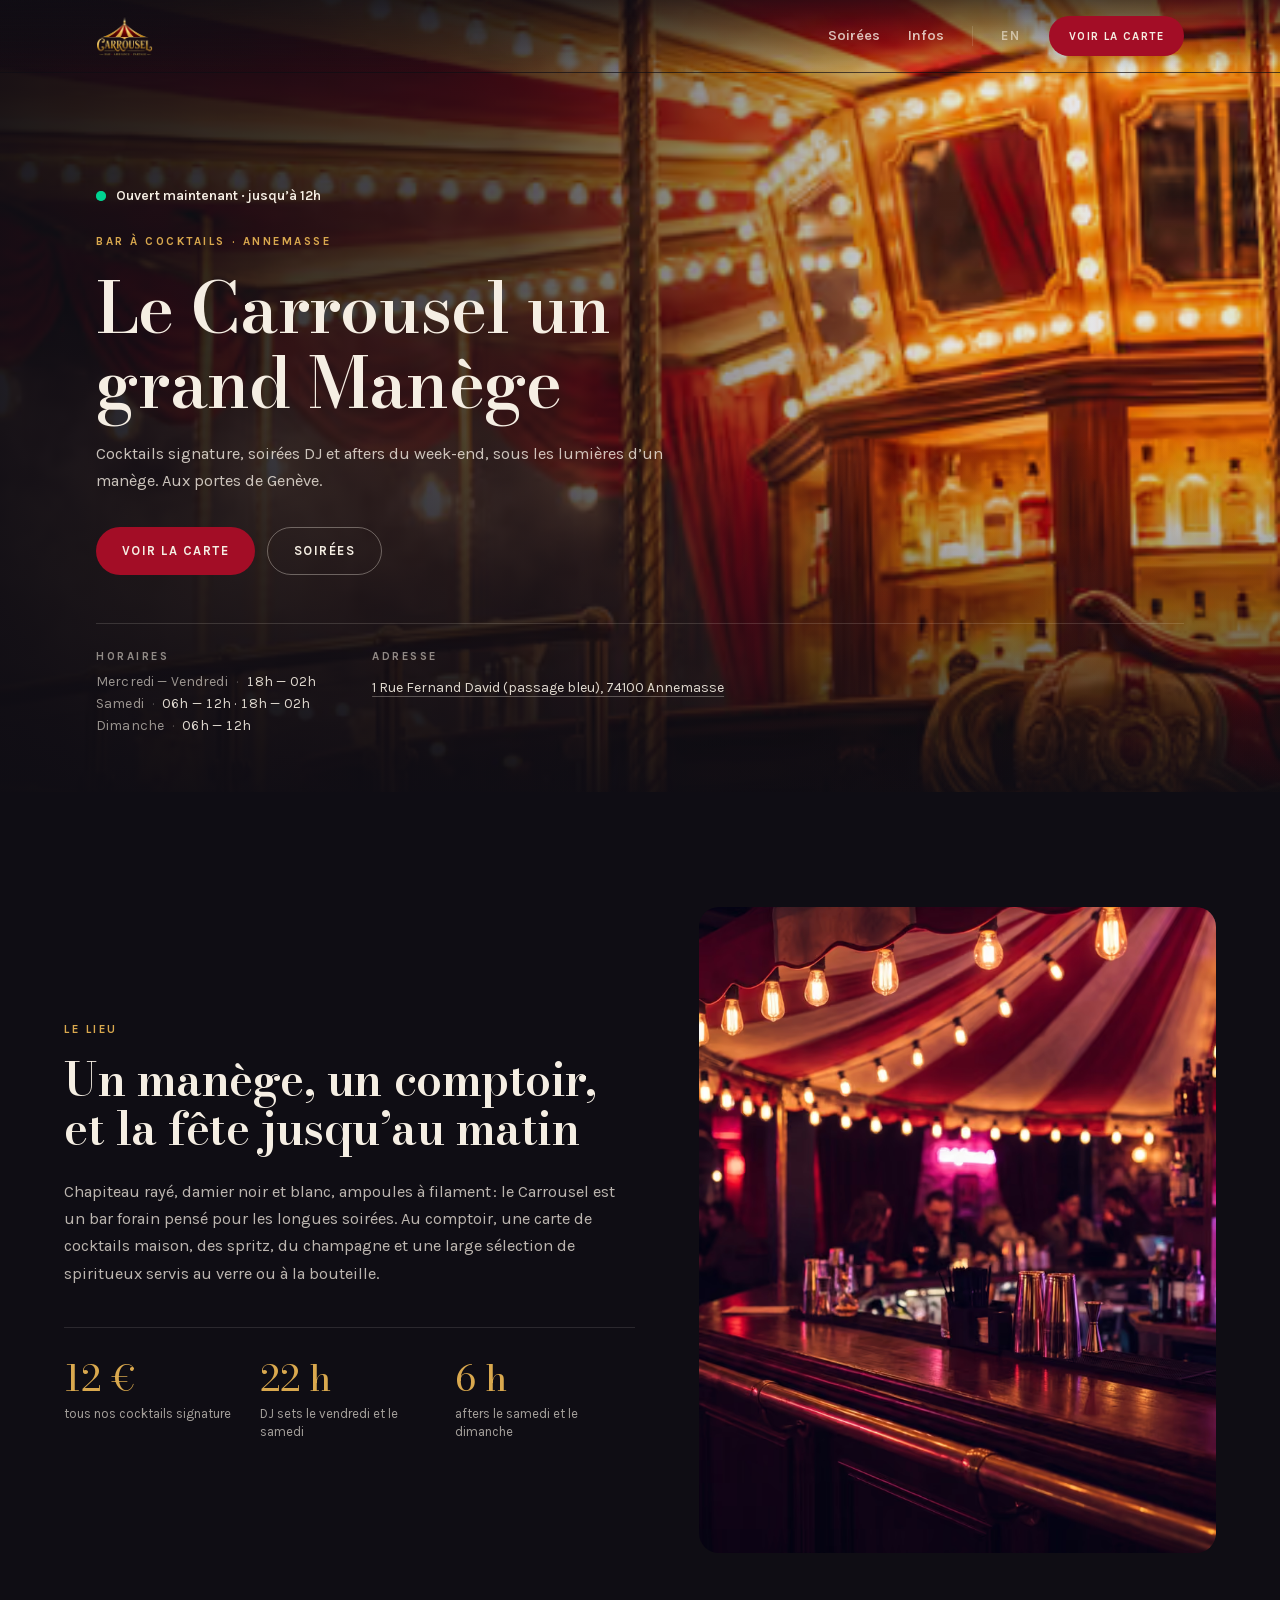
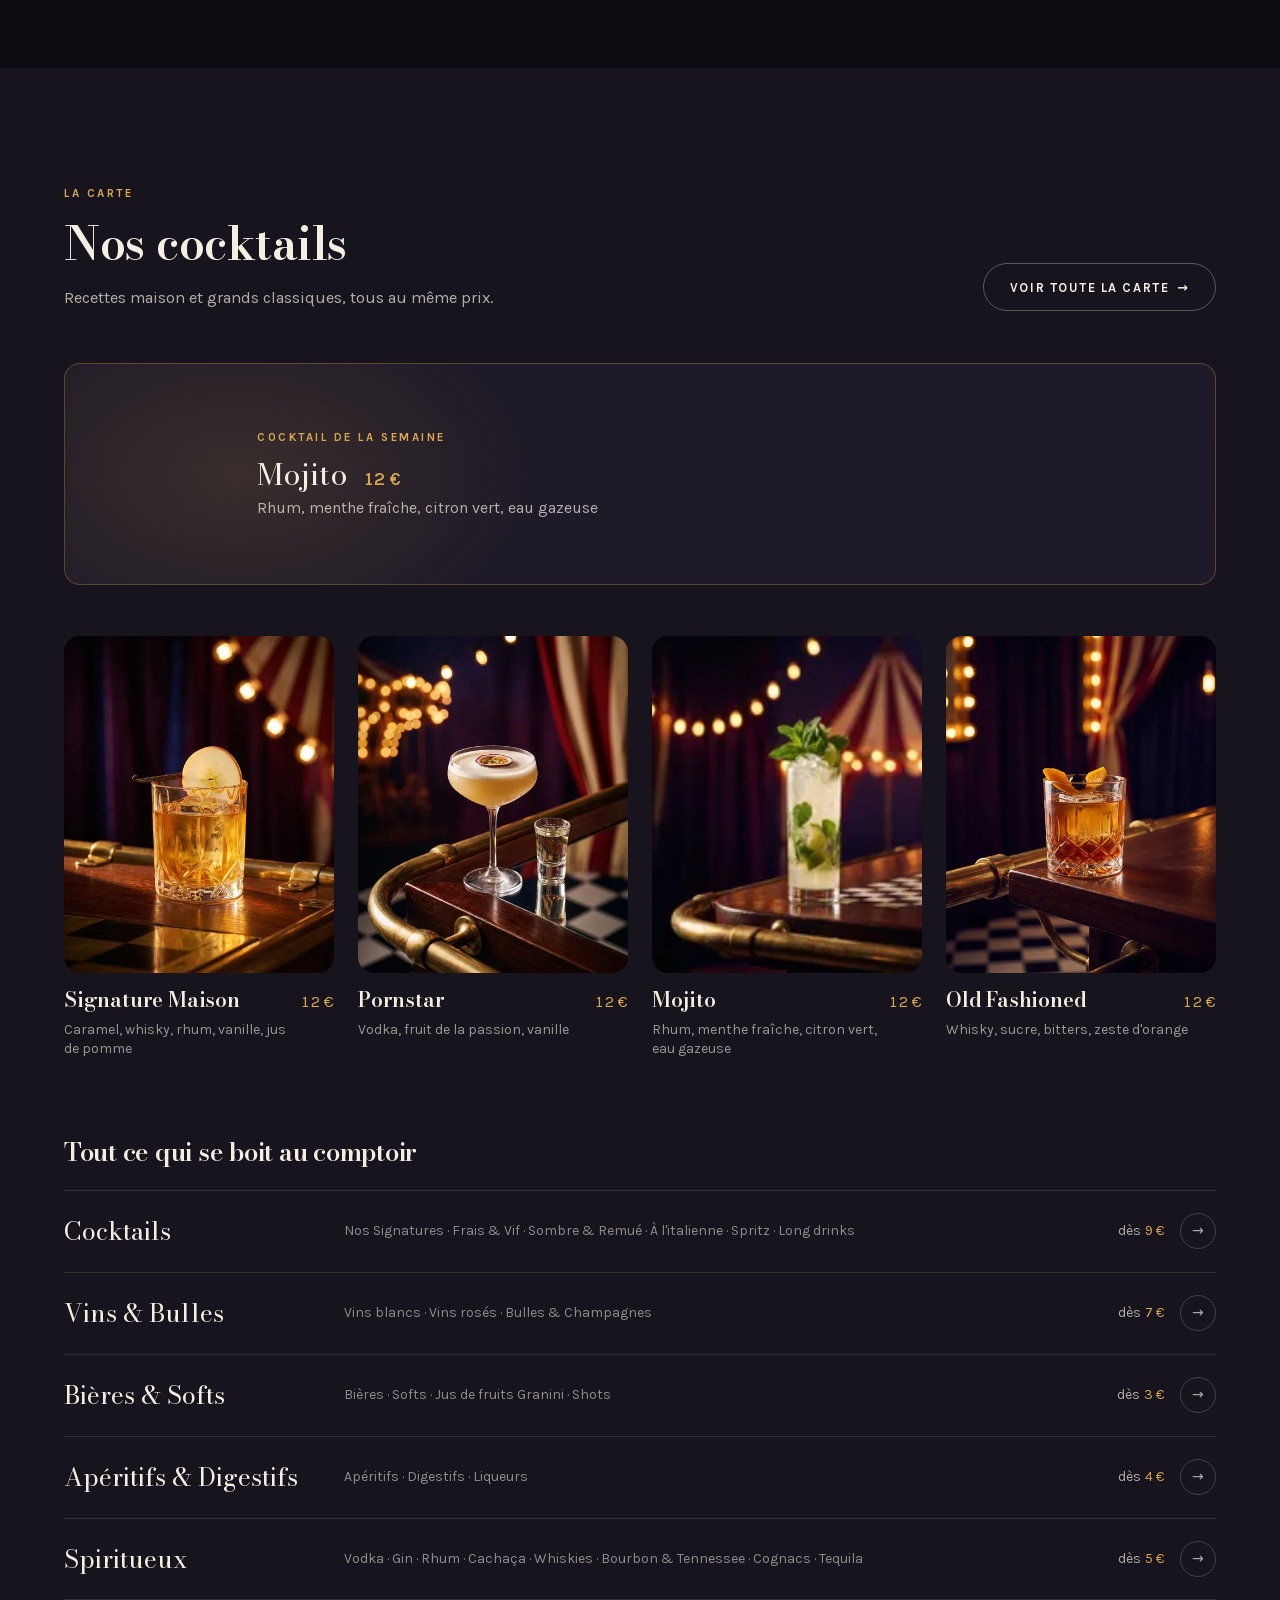
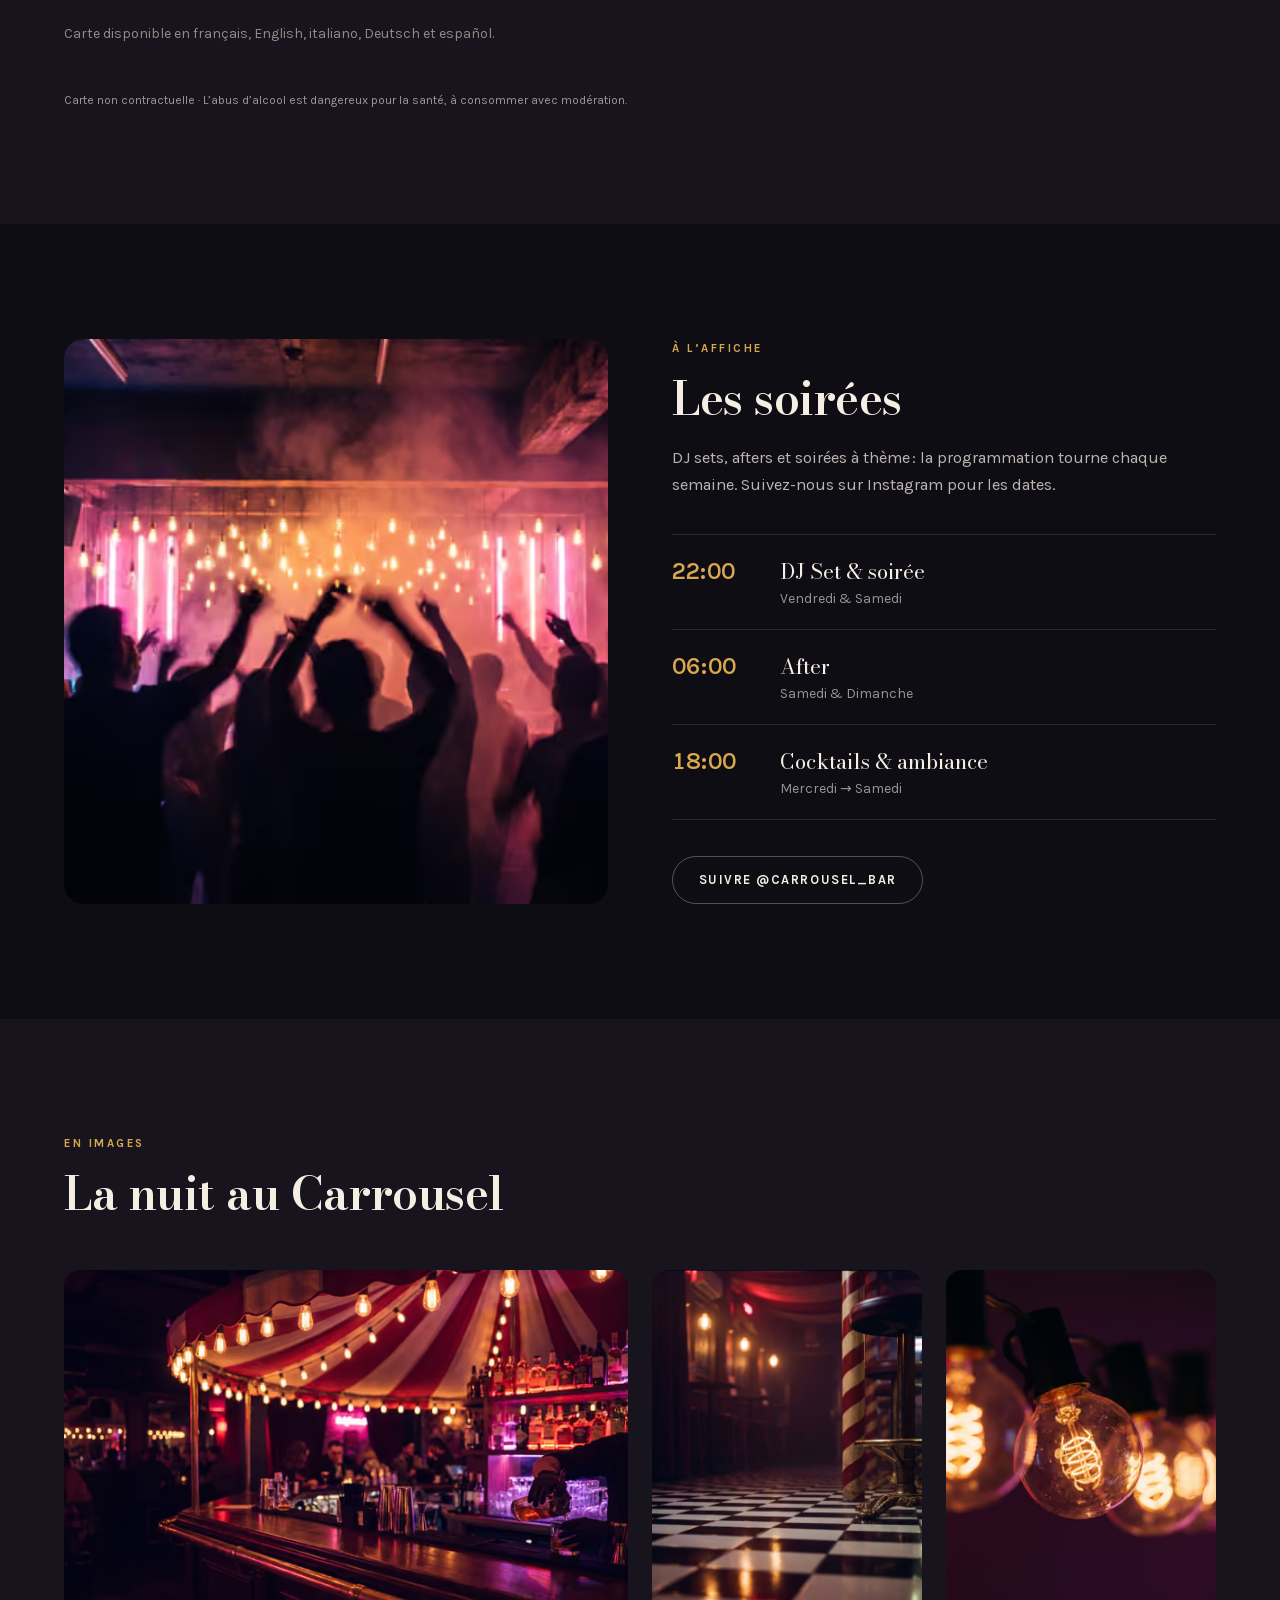
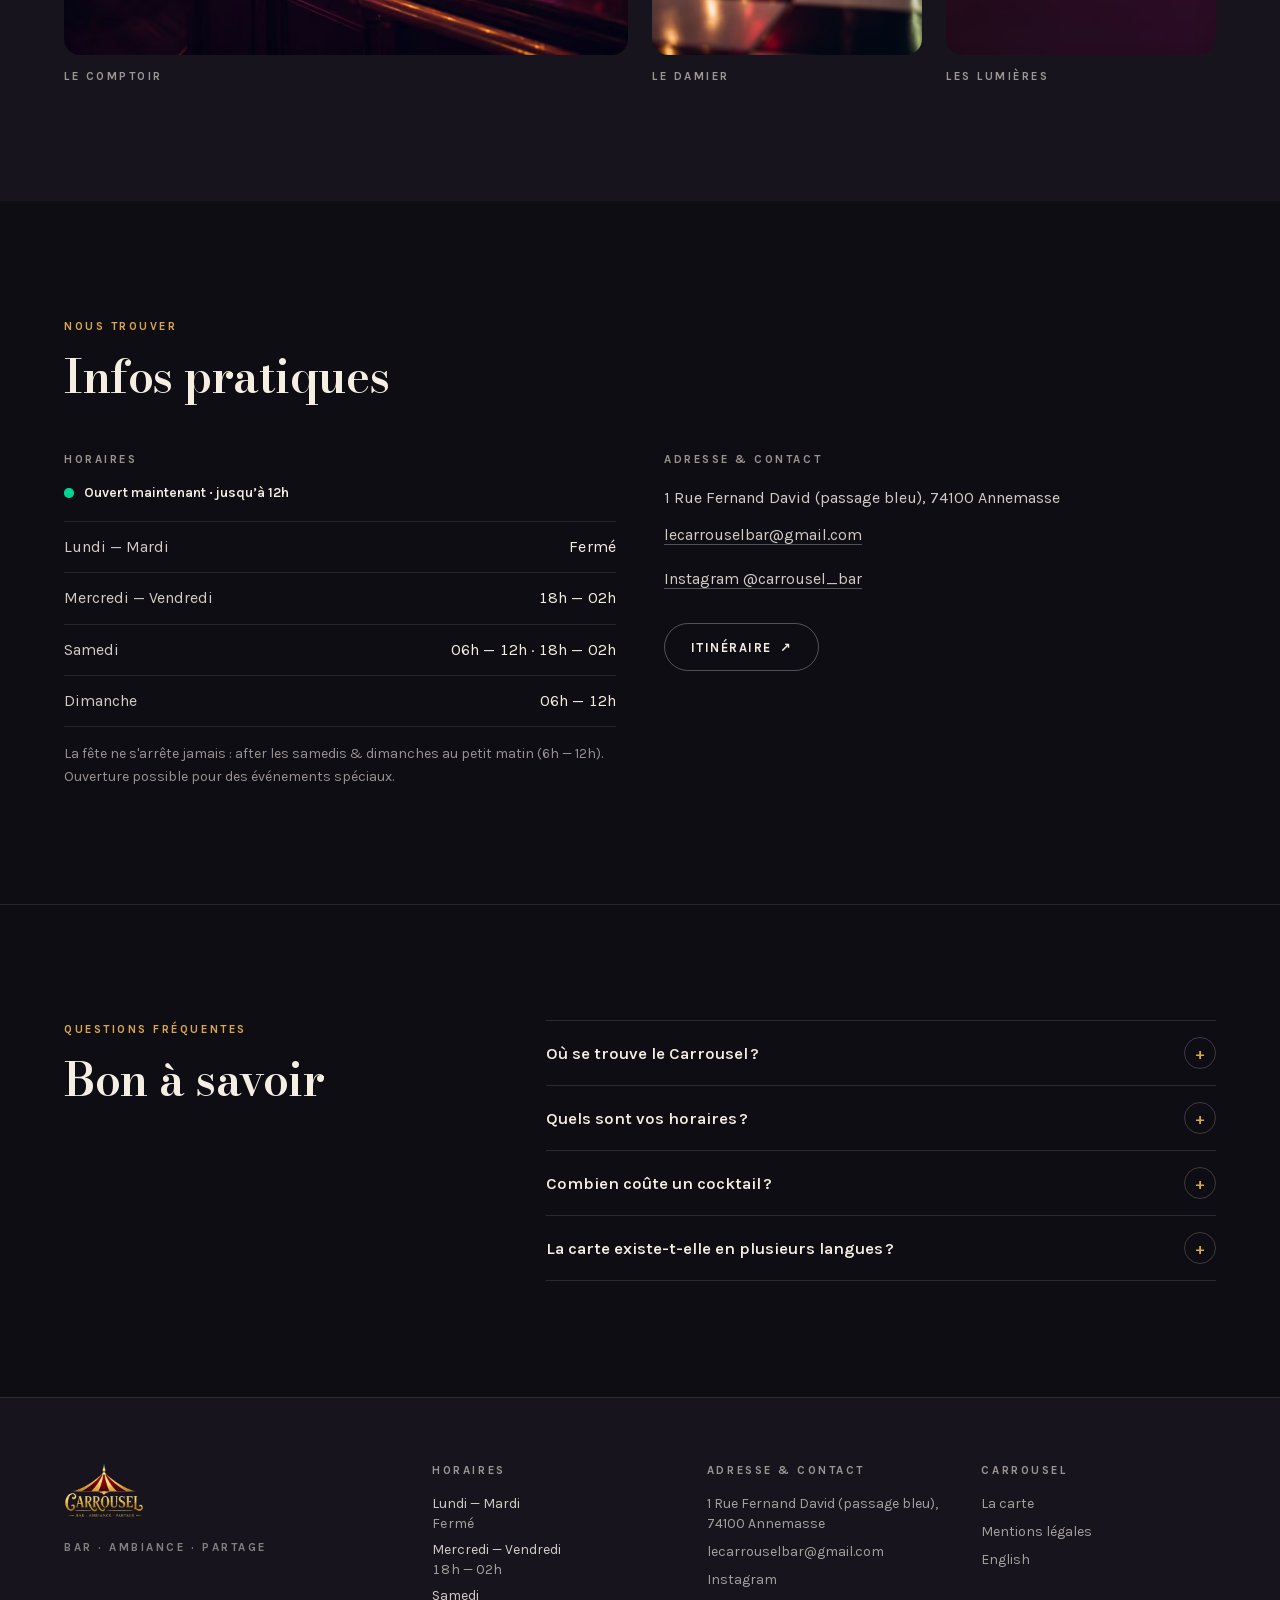
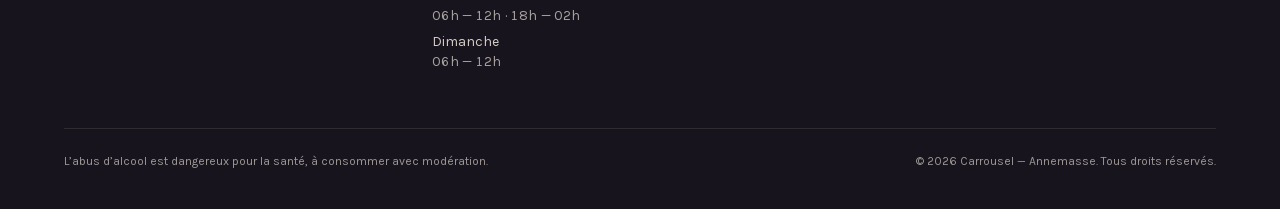
